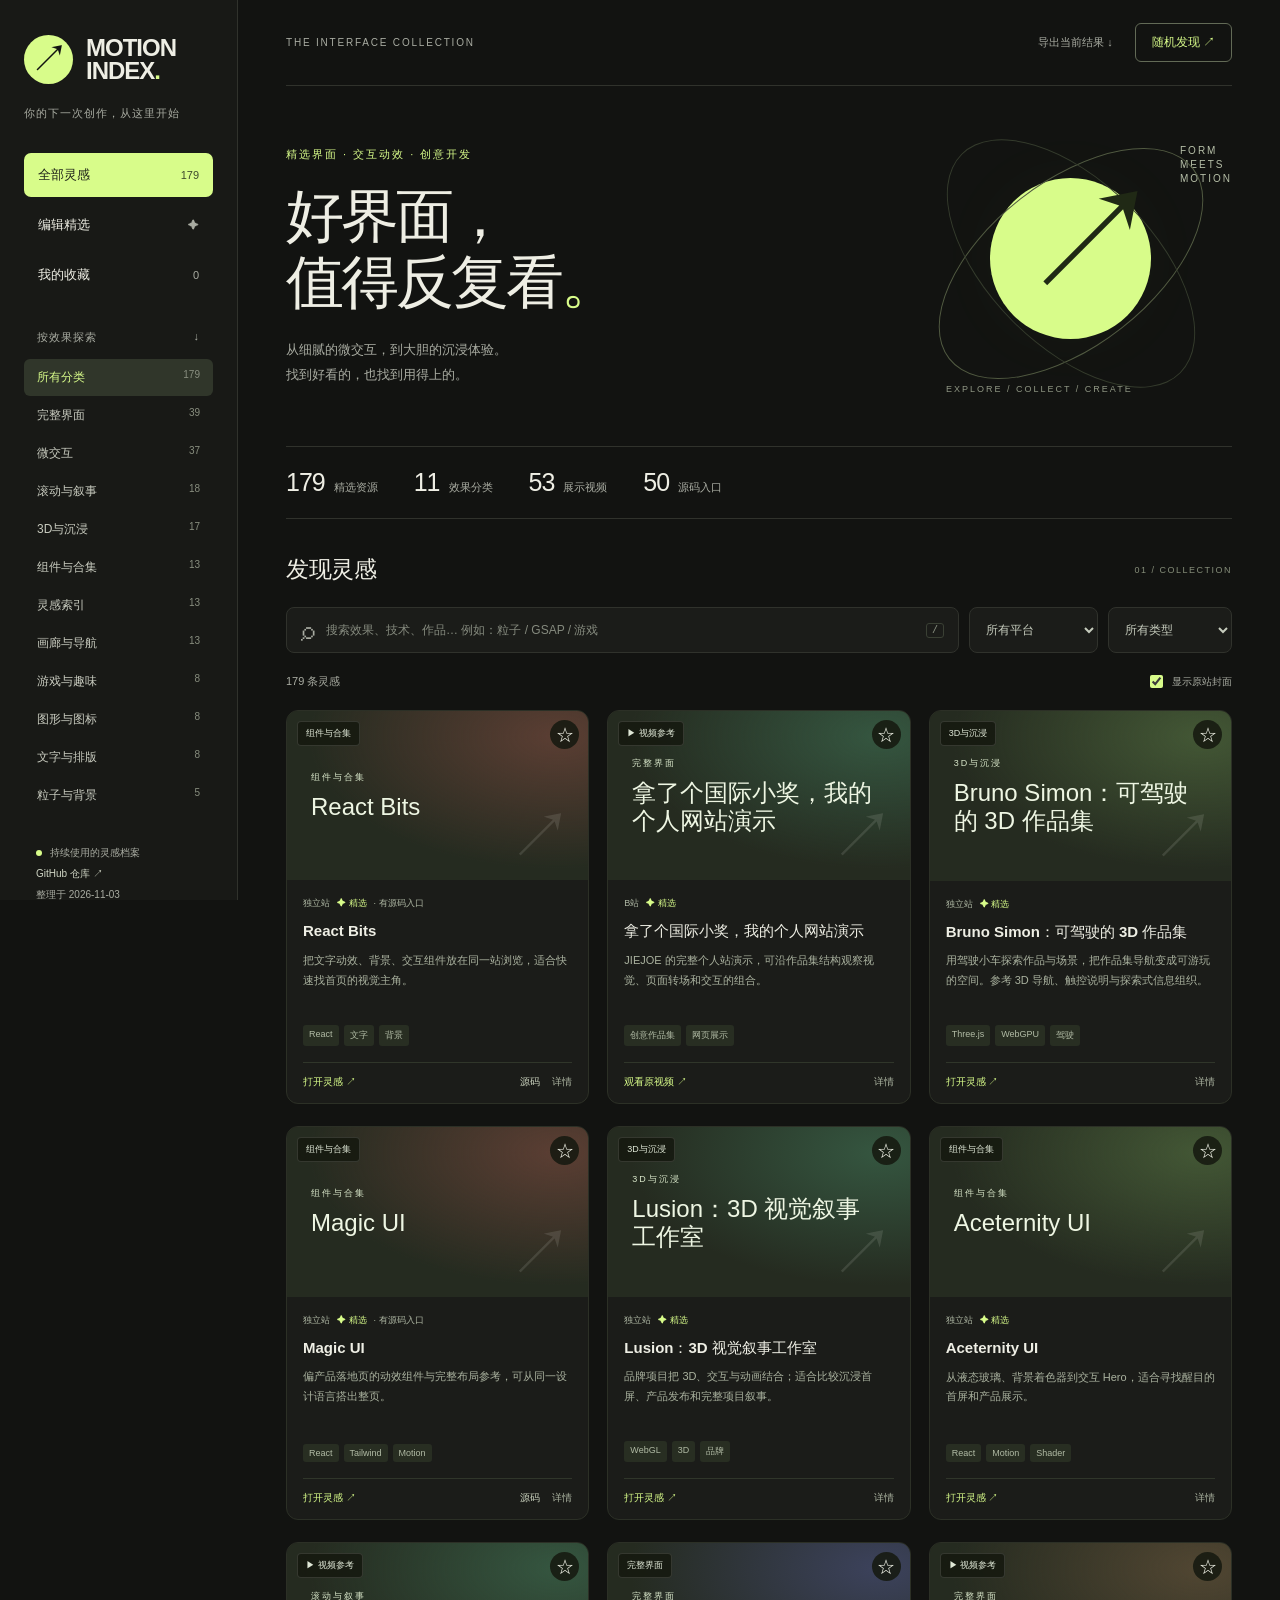
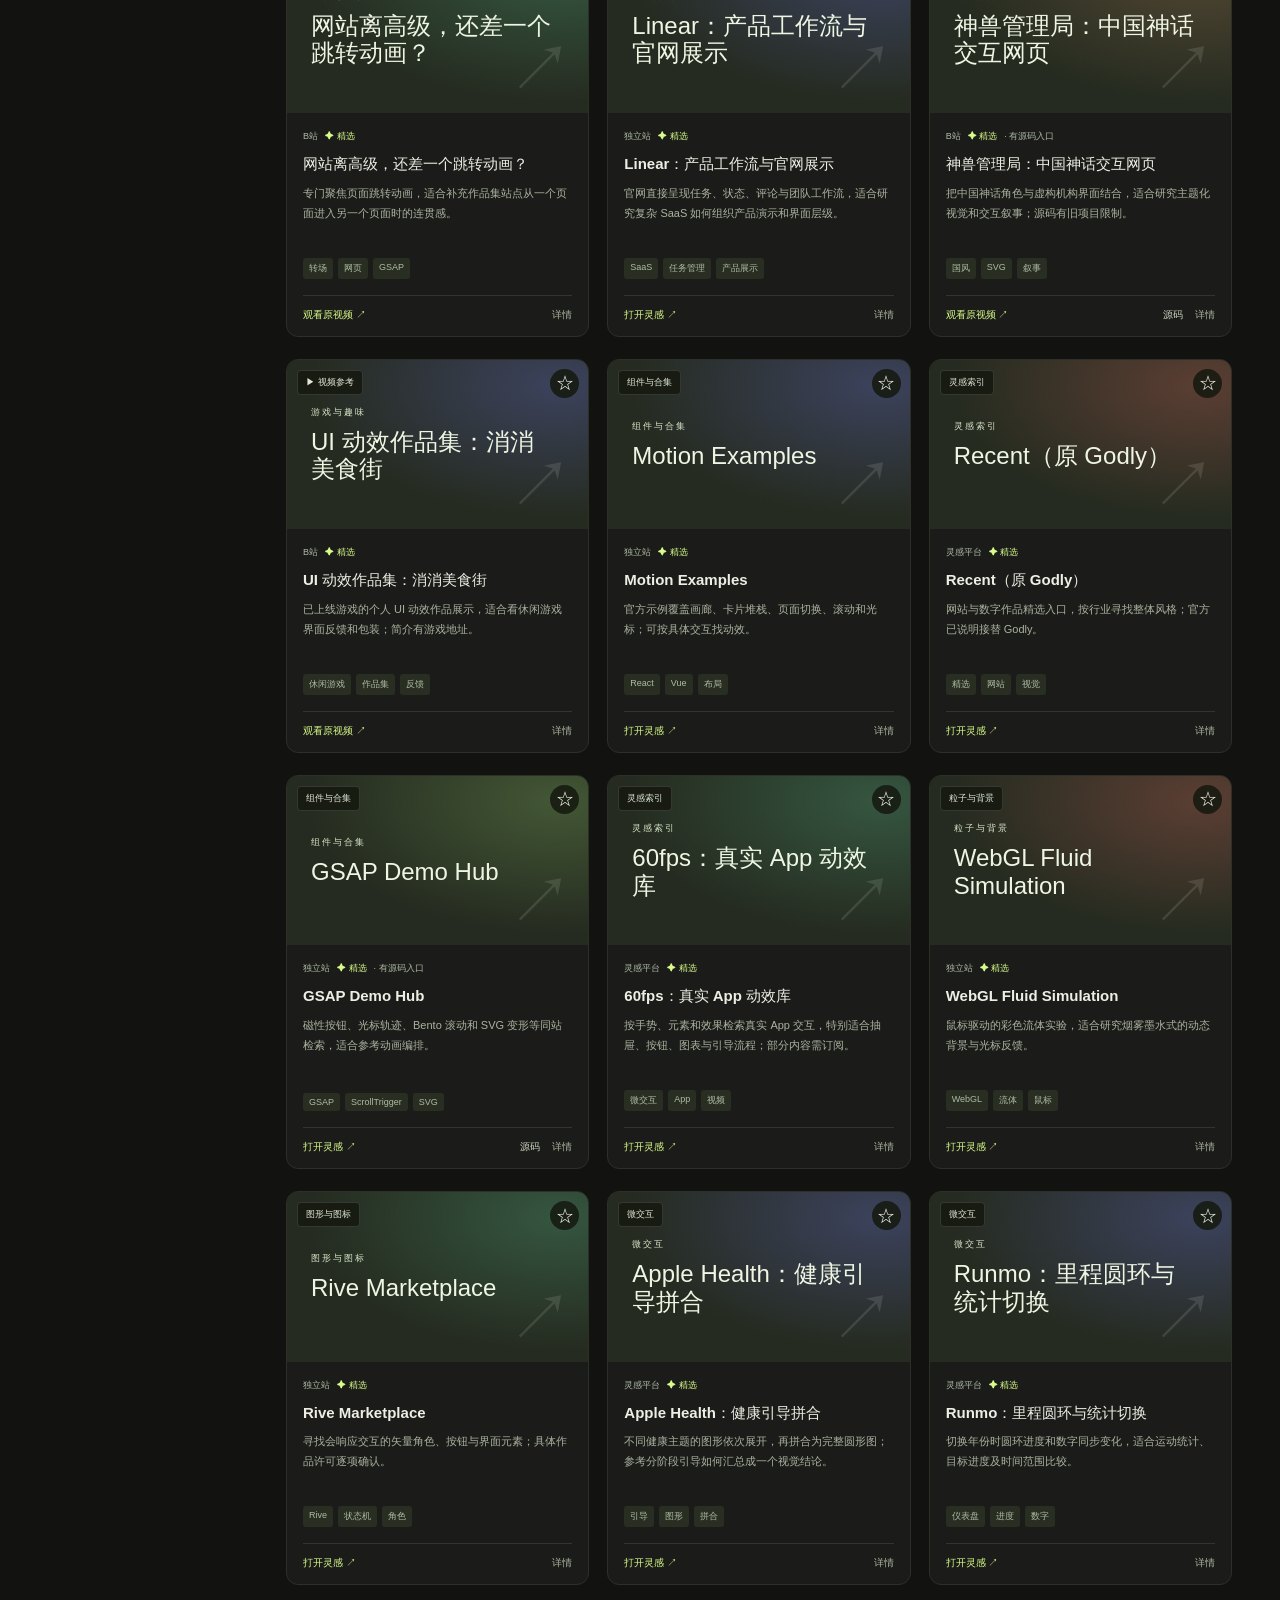
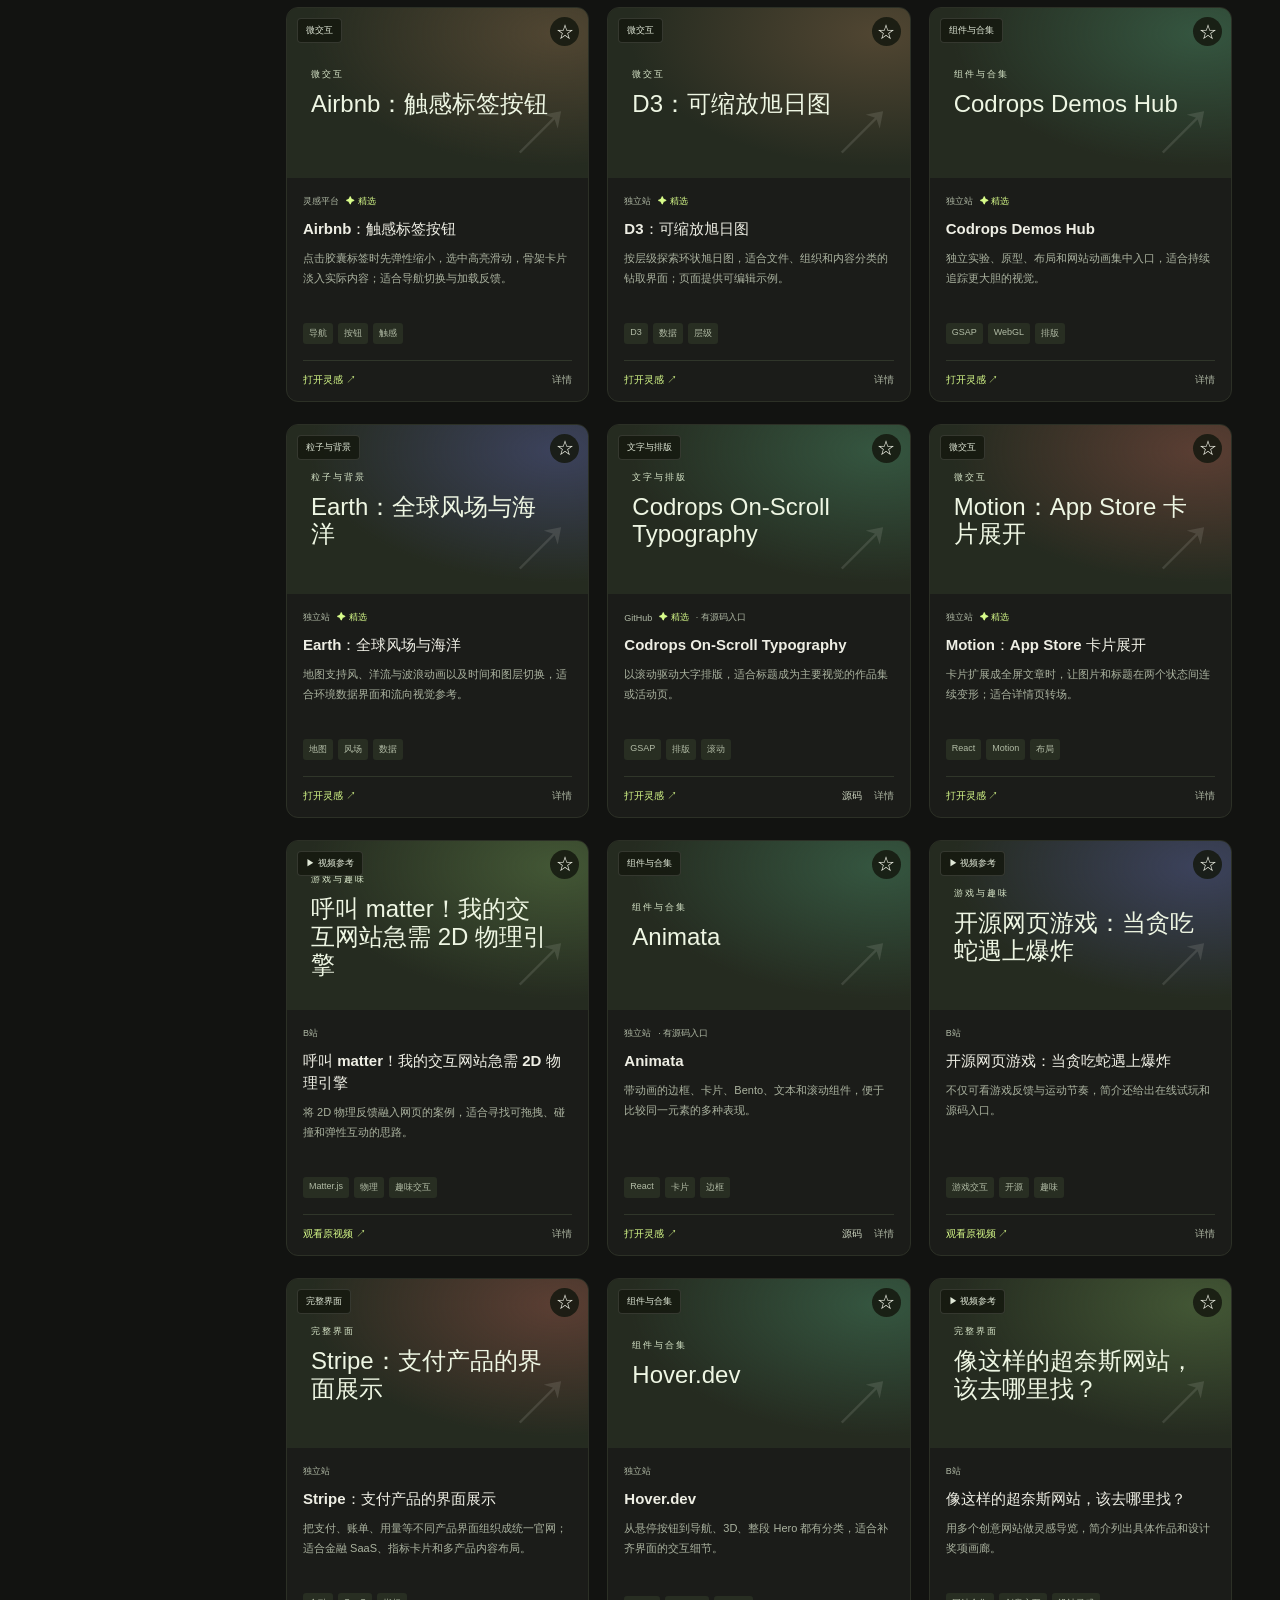
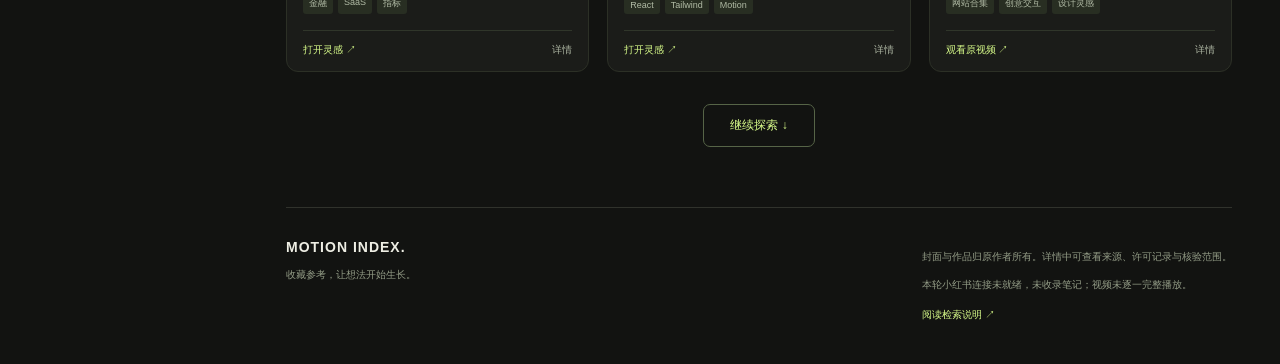
==== index.html @ 698ba0a4 "Add curated UI motion library with 179 resources and searchable gallery" ====
<!doctype html>
<html lang="zh-CN">
<head>
  <meta charset="utf-8">
  <meta name="viewport" content="width=device-width, initial-scale=1">
  <meta name="description" content="精选 UI 界面、动态效果、交互作品与演示视频。搜索、分类、收藏，找到下一次创作的灵感。">
  <meta name="color-scheme" content="dark">
  <title>Motion Index — UI 灵感与动效库</title>
  <style>:root{--bg:#121311;--panel:#1b1c19;--line:#30322c;--muted:#a9aca2;--ink:#eeeee4;--accent:#d8fc8a;--orange:#ff835c;--radius:12px;font-family:Inter,"Segoe UI","Microsoft YaHei",sans-serif;color:var(--ink);background:var(--bg);font-synthesis:none}
*{box-sizing:border-box}body{margin:0}button,input,select{font:inherit}a{color:inherit;text-decoration:none}button{cursor:pointer;color:inherit}button:focus-visible,a:focus-visible,input:focus-visible,select:focus-visible{outline:2px solid var(--accent);outline-offset:4px}button{border:0;background:none}button:hover,a:hover{color:var(--accent)}[hidden]{display:none!important}.sr-only{position:absolute;width:1px;height:1px;overflow:hidden;clip:rect(0,0,0,0)}.skip-link{position:fixed;z-index:20;background:var(--accent);color:var(--bg);padding:12px;top:-60px}.skip-link:focus{top:8px}
.sidebar{position:fixed;width:238px;inset:0 auto 0 0;padding:35px 24px 24px;background:#181916;border-right:1px solid var(--line);display:flex;flex-direction:column;overflow-y:auto}.brand{display:flex;gap:13px;font-size:24px;font-weight:800;line-height:.94;letter-spacing:-1px;align-items:center}.brand-icon{display:grid;place-items:center;width:49px;height:49px;border-radius:50%;background:var(--accent);color:var(--bg);font-size:39px;font-weight:400}.brand-dot{color:var(--accent)}.sidebar-label{font-size:11px;letter-spacing:1px;color:var(--muted);margin:22px 0 32px}.view-nav{display:grid;gap:6px}.nav-item{display:flex;align-items:center;justify-content:space-between;text-align:left;padding:13px 14px;border-radius:7px;font-size:13px}.nav-item>span:last-child{font-size:11px;color:var(--muted)}.nav-item.active{background:var(--accent);color:#20241a}.nav-item.active>span:last-child{color:#3e4a2d}.sidebar-heading{display:flex;justify-content:space-between;font-size:11px;color:var(--muted);letter-spacing:1px;margin:33px 13px 14px}.category-nav{display:grid;gap:1px}.category-item{display:flex;justify-content:space-between;padding:10px 13px;text-align:left;font-size:12px;color:#c8cbbf;border-radius:6px}.category-item small{color:#888e7f;font-size:10px}.category-item.active{background:#30362a;color:var(--accent)}.sidebar-footer{padding:28px 12px 0;margin-top:auto;font-size:10px;color:var(--muted);line-height:2.1}.sidebar-footer a{display:block;color:#d1d7c6}.sidebar-footer #updated{display:block;font-size:10px}.live-dot{display:inline-block;width:6px;height:6px;border-radius:50%;background:var(--accent);margin-right:8px}
main{margin-left:238px;padding:0 48px;max-width:1900px}.topbar{height:86px;display:flex;align-items:center;justify-content:space-between;border-bottom:1px solid var(--line);font-size:10px;letter-spacing:1.8px;color:var(--muted);gap:14px}.topbar>div{display:flex;gap:22px;align-items:center;letter-spacing:0}.text-button{font-size:11px;color:var(--muted);padding:8px 0}.random-button{font-size:12px;padding:10px 16px;border:1px solid #626a56;border-radius:6px;color:var(--accent)}.hero{display:flex;justify-content:space-between;align-items:center;min-height:360px;padding:42px 0 40px;gap:30px}.eyebrow{font-size:11px;letter-spacing:2px;color:var(--accent);margin:0 0 21px}.hero h1{font-size:clamp(42px,4.5vw,75px);line-height:1.15;font-weight:650;letter-spacing:-3px;margin:0}.hero h1 span{color:var(--accent)}.hero-description{font-size:13px;line-height:1.9;color:var(--muted);margin:23px 0 0}.hero-art{width:320px;height:270px;position:relative;flex-shrink:0;overflow:hidden}.art-circle{position:absolute;border-radius:50%;background:var(--accent);width:161px;height:161px;left:78px;top:46px;box-shadow:0 0 80px #d8fc8a08}.art-orbit{position:absolute;border:1px solid #515a41;border-radius:50%;width:310px;height:165px;top:49px;left:4px;transform:rotate(-38deg);z-index:2}.orbit-two{transform:rotate(45deg);border-color:#343b2c}.art-arrow{position:absolute;color:#202915;top:37px;left:107px;font-size:145px;line-height:1;z-index:3;font-family:Arial,sans-serif}.art-label{position:absolute;right:0;top:12px;font-size:10px;line-height:1.4;letter-spacing:2px;color:#b5bea7}.art-caption{position:absolute;bottom:8px;left:34px;font-size:9px;letter-spacing:2px;color:#909784}.stats{display:flex;gap:36px;padding:21px 0;border-top:1px solid var(--line);border-bottom:1px solid var(--line)}.stat{display:flex;align-items:baseline;gap:9px}.stat strong{font-size:25px;font-weight:500;letter-spacing:-1px}.stat span{font-size:11px;color:var(--muted)}.collection{padding:35px 0 60px}.collection-heading{display:flex;align-items:center;justify-content:space-between;margin-bottom:22px}.collection-heading h2{font-size:23px;font-weight:500;letter-spacing:-.5px;margin:0}.collection-index{font-size:9px;letter-spacing:1.5px;color:#858d79}.filters{display:flex;gap:10px}.search-box{flex:1;display:flex;align-items:center;min-width:180px;border:1px solid var(--line);background:#1b1c19;border-radius:8px;padding:0 14px;gap:11px}.search-box>span{font-size:27px;color:var(--muted)}input[type=search]{padding:14px 0;color:var(--ink);border:0;background:none;width:100%;font-size:12px;outline:none!important}input::placeholder{color:#858a7e}.search-box:focus-within{border-color:var(--accent)}kbd{color:#8f9686;border:1px solid #3a4034;border-radius:3px;padding:1px 5px;font-size:10px}select{color:#c6ccbd;background:#1b1c19;border:1px solid var(--line);padding:14px 30px 14px 12px;border-radius:8px;max-width:160px;font-size:12px}.filter-meta{display:flex;align-items:center;justify-content:space-between;font-size:11px;color:var(--muted);margin:19px 0}.filter-meta>div{display:flex;align-items:center;gap:12px}.preview-control{display:flex;align-items:center;gap:6px;font-size:10px}input[type=checkbox]{accent-color:var(--accent)}.reset-button{font-size:10px;color:var(--accent);padding:3px}.grid{display:grid;grid-template-columns:repeat(3,minmax(0,1fr));gap:22px 18px}.card{min-width:0;background:var(--panel);border:1px solid #2c3026;border-radius:var(--radius);overflow:hidden;display:flex;flex-direction:column;transition:border-color .18s,transform .18s}.card:hover{border-color:#606a51;transform:translateY(-3px)}.card-visual{position:relative;aspect-ratio:16/9;overflow:hidden;background:#252b20}.fallback-cover{position:absolute;inset:0;background:radial-gradient(ellipse at 90% 15%,var(--cover,#385740),transparent 65%),#252b20;display:flex;flex-direction:column;justify-content:center;align-items:flex-start;padding:24px;gap:9px}.fallback-cover span{font-size:9px;letter-spacing:2px;color:#d8e6c9}.fallback-cover strong{font-size:24px;line-height:1.15;font-weight:500;max-width:95%;overflow-wrap:anywhere;color:#eef6e3}.fallback-cover:after{content:'↗';position:absolute;font-size:65px;right:15px;bottom:0;opacity:.12}.card-visual img{position:absolute;width:100%;height:100%;object-fit:cover;inset:0;z-index:1;background:#242923}.card-visual .cover-hidden{display:none}.visual-label{position:absolute;z-index:2;left:10px;top:10px;background:#151910dc;color:#e0e8d7;backdrop-filter:blur(6px);border:1px solid #ffffff21;padding:5px 8px;font-size:9px;border-radius:4px;max-width:75%;overflow:hidden;text-overflow:ellipsis;white-space:nowrap}.favorite-button{position:absolute;z-index:3;top:9px;right:9px;width:29px;height:29px;background:#151910dd;border-radius:50%;color:#f3f5e9;font-size:18px;display:grid;place-items:center;padding:0}.favorite-button[aria-pressed=true]{color:#192211;background:var(--accent)}.card-body{padding:17px 16px 14px;display:flex;flex:1;flex-direction:column}.card-meta{display:flex;gap:7px;align-items:center;font-size:9px;color:#afb8a4;margin-bottom:10px;flex-wrap:wrap}.featured-tag{color:var(--accent)}.card h3{font-size:15px;line-height:1.45;font-weight:600;margin:0 0 9px;overflow-wrap:anywhere}.card-description{font-size:11px;line-height:1.8;color:#aab29f;margin:0 0 15px;display:-webkit-box;-webkit-line-clamp:3;-webkit-box-orient:vertical;overflow:hidden;min-height:59px}.tags{display:flex;gap:5px;flex-wrap:wrap;margin-top:auto;margin-bottom:16px}.tag{font-size:9px;padding:4px 6px;color:#b1bba5;background:#282e22;border-radius:3px}.card-actions{display:flex;align-items:center;gap:12px;border-top:1px solid #30362a;padding-top:12px;font-size:10px}.card-actions .open-link{color:var(--accent);margin-right:auto}.card-actions button{font-size:10px;padding:0;color:#adb5a2}.source-link{color:#ccd4bf}.empty{text-align:center;padding:65px 10px;border:1px dashed var(--line);border-radius:12px}.empty>span{font-size:45px;color:var(--accent)}.empty h3{font-size:20px}.empty p{font-size:13px;color:var(--muted)}.empty button,.load-more{border:1px solid #566447;border-radius:7px;padding:12px 26px;font-size:12px;color:var(--accent)}.load-more{display:block;margin:32px auto 0}.footer{display:flex;justify-content:space-between;gap:30px;border-top:1px solid var(--line);padding:30px 0 40px}.footer strong{font-size:14px;letter-spacing:1px}.footer p,.footer a{font-size:10px;color:#939c86;line-height:1.8}.footer-notes{max-width:520px}.footer a{color:var(--accent)}dialog{color:var(--ink);background:#1d2119;border:1px solid #536245;border-radius:16px;padding:35px;max-width:min(680px,92vw);max-height:90vh;overflow-y:auto}dialog::backdrop{background:#060904b8;backdrop-filter:blur(7px)}.close-detail{position:absolute;right:12px;top:9px;font-size:30px;color:var(--muted)}dialog h2{font-size:26px;line-height:1.35;margin:12px 20px 16px 0}dialog p{font-size:13px;line-height:1.9;color:#c0cab4}dialog dl{font-size:12px;line-height:1.8}dialog dt{color:#869775;margin-top:17px}dialog dd{margin:3px 0 0;overflow-wrap:anywhere}dialog a{color:var(--accent)}.detail-actions{display:flex;gap:18px;flex-wrap:wrap;margin-top:26px}.detail-actions a{padding:10px 16px;border:1px solid #5a6e44;border-radius:7px;font-size:12px}.toast{position:fixed;z-index:30;bottom:24px;left:calc(50% + 100px);transform:translateX(-50%);background:var(--accent);color:#243018;padding:12px 20px;border-radius:8px;font-size:12px;opacity:0;pointer-events:none;transition:opacity .18s}.toast.visible{opacity:1}
@media(min-width:1550px){.grid{grid-template-columns:repeat(4,minmax(0,1fr))}.hero{min-height:390px}.hero-art{margin-right:7%}}@media(max-width:1150px){main{padding:0 30px}.sidebar{width:210px;padding:28px 18px}main{margin-left:210px}.grid{grid-template-columns:repeat(2,minmax(0,1fr))}.hero-art{width:250px;transform:scale(.85);transform-origin:right center;margin-left:-30px}.hero h1{font-size:49px}.topbar{font-size:8px}.topbar>div{gap:12px}}@media(max-width:780px){.sidebar{position:static;width:100%;padding:20px 22px 13px;border-right:0;border-bottom:1px solid var(--line);display:block}.brand{font-size:18px;gap:9px}.brand-icon{width:36px;height:36px;font-size:29px}.brand>span:nth-child(2) br{display:none}.brand>span:nth-child(2){word-spacing:3px}.sidebar-label,.sidebar-heading,.sidebar-footer{display:none}.view-nav{display:flex;gap:6px;position:absolute;top:20px;right:18px}.nav-item{padding:9px;font-size:11px;gap:6px}.nav-item>span:last-child{display:none}.category-nav{display:flex;overflow-x:auto;margin-top:19px;gap:7px;padding-bottom:4px}.category-item{white-space:nowrap;font-size:11px;padding:8px 10px;background:#24281f;gap:9px}.category-item small{font-size:9px}main{margin:0;padding:0 22px}.topbar{height:65px}.topbar>span{font-size:8px;letter-spacing:1px}.text-button{font-size:10px}.random-button{font-size:10px;padding:8px 10px}.hero{min-height:280px;padding:30px 0;gap:0}.hero h1{font-size:44px;letter-spacing:-2px}.hero-description{font-size:11px}.eyebrow{font-size:9px;letter-spacing:1px}.hero-art{width:205px;transform:scale(.65);margin-left:-80px;margin-right:-25px}.stats{gap:25px;padding:18px 0}.stat{gap:6px}.stat strong{font-size:22px}.stat span{font-size:10px}.filters{flex-wrap:wrap}.search-box{flex-basis:100%}.select-wrap{flex:1}select{width:100%;max-width:none}.grid{gap:14px}.card-body{padding:14px 12px}.card h3{font-size:13px}.card-description{font-size:10px}.collection{padding-top:25px}.collection-heading h2{font-size:21px}.footer{flex-direction:column;gap:6px}.toast{left:50%;max-width:90vw;width:max-content}.preview-control{font-size:9px}.fallback-cover{padding:14px}.fallback-cover strong{font-size:18px}}@media(max-width:430px){.hero-art{display:none}.hero{min-height:300px}.hero h1{font-size:50px}.grid{grid-template-columns:1fr}.card-visual{aspect-ratio:1.9}.card h3{font-size:16px}.card-description{font-size:12px;min-height:auto}.card-meta,.card-actions{font-size:11px}.tag{font-size:10px}.topbar>span{display:none}.topbar{justify-content:flex-end}.stats{justify-content:space-between;gap:8px}.stat{display:grid;gap:3px}.view-nav{gap:0;right:12px}.nav-item{padding:8px;font-size:10px}.brand{font-size:16px}.brand-icon{width:30px;height:30px;font-size:25px}}
@media(prefers-reduced-motion:reduce){*,*:before,*:after{transition:none!important;scroll-behavior:auto!important}.card:hover{transform:none}}
@media(max-width:430px){.view-nav{position:static;margin-top:16px;gap:8px}.nav-item{flex:1;justify-content:center;padding:10px;font-size:11px}.brand{font-size:18px}.category-nav{margin-top:12px}.topbar{height:53px}.hero{min-height:265px}.hero h1{font-size:44px}.hero-description{margin-top:17px}}
</style>
</head>
<body>
<a href="#results" class="skip-link">跳到素材列表</a>
<aside class="sidebar">
  <a href="#" class="brand" aria-label="Motion Index 首页"><span class="brand-icon">↗</span><span>MOTION<br>INDEX<span class="brand-dot">.</span></span></a>
  <p class="sidebar-label">你的下一次创作，从这里开始</p>
  <nav aria-label="素材视图" class="view-nav">
    <button class="nav-item active" data-view="all"><span>全部灵感</span><span id="nav-total">—</span></button>
    <button class="nav-item" data-view="featured"><span>编辑精选</span><span>✦</span></button>
    <button class="nav-item" data-view="favorites"><span>我的收藏</span><span id="nav-favorites">0</span></button>
  </nav>
  <div class="sidebar-heading">按效果探索 <span>↓</span></div>
  <nav id="categories" class="category-nav" aria-label="效果分类"></nav>
  <div class="sidebar-footer"><span class="live-dot"></span>持续使用的灵感档案<br><a href="https://github.com/Spr1ng-zbm/ui-motion-inspiration-library" target="_blank" rel="noopener noreferrer">GitHub 仓库 ↗</a><span id="updated"></span></div>
</aside>
<main>
  <header class="topbar"><span>THE INTERFACE COLLECTION</span><div><button id="export" class="text-button">导出当前结果 ↓</button><button id="random" class="random-button">随机发现 ↗</button></div></header>
  <section class="hero" aria-labelledby="hero-title">
    <div class="hero-copy"><p class="eyebrow">精选界面 · 交互动效 · 创意开发</p><h1 id="hero-title">好界面，<br>值得反复看<span>。</span></h1><p class="hero-description">从细腻的微交互，到大胆的沉浸体验。<br>找到好看的，也找到用得上的。</p></div>
    <div class="hero-art" aria-hidden="true"><div class="art-orbit orbit-one"></div><div class="art-orbit orbit-two"></div><div class="art-circle"></div><span class="art-arrow">↗</span><span class="art-label">FORM<br>MEETS<br>MOTION</span><div class="art-caption">EXPLORE / COLLECT / CREATE</div></div>
  </section>
  <div class="stats" id="stats"></div>
  <section class="collection" aria-labelledby="collection-title">
    <div class="collection-heading"><h2 id="collection-title">发现灵感</h2><span class="collection-index">01 / COLLECTION</span></div>
    <div class="filters">
      <label class="search-box"><span aria-hidden="true">⌕</span><input id="search" type="search" placeholder="搜索效果、技术、作品… 例如：粒子 / GSAP / 游戏" aria-label="搜索素材"><kbd>/</kbd></label>
      <label class="select-wrap"><span class="sr-only">平台或源码来源</span><select id="platform"><option value="">所有平台</option><option value="GitHub">GitHub 源码</option><option>B站</option><option>YouTube</option><option>独立站</option><option>灵感平台</option></select></label>
      <label class="select-wrap"><span class="sr-only">内容类型</span><select id="kind"><option value="">所有类型</option><option value="视频">视频展示</option><option value="其他">网站与资源</option></select></label>
    </div>
    <div class="filter-meta"><div><span id="result-count" role="status" aria-live="polite"></span><button id="reset" class="reset-button" hidden>重置筛选 ×</button></div><label class="preview-control"><input type="checkbox" id="previews" checked>显示原站封面</label></div>
    <div id="results" class="grid" aria-label="灵感素材列表"></div>
    <div id="empty" class="empty" hidden><span>↗</span><h3>还没有匹配的灵感</h3><p id="empty-message">试试其他关键词，或重置筛选。</p><button id="empty-reset">查看全部灵感</button></div>
    <button id="load-more" class="load-more" hidden>继续探索 ↓</button>
  </section>
  <footer class="footer"><div><strong>MOTION INDEX.</strong><p>收藏参考，让想法开始生长。</p></div><div class="footer-notes"><p>封面与作品归原作者所有。详情中可查看来源、许可记录与核验范围。</p><p>本轮小红书连接未就绪，未收录笔记；视频未逐一完整播放。</p><a href="docs/research-notes.md">阅读检索说明 ↗</a></div></footer>
</main>
<dialog id="detail" aria-labelledby="detail-title"><button id="close-detail" class="close-detail" aria-label="关闭详情">×</button><div id="detail-body"></div></dialog>
<div id="toast" class="toast" role="status" aria-live="polite"></div>
<script type="application/json" id="library-data">{"updated_at": "2026-11-03", "items": [{"name": "React Bits", "url": "https://reactbits.dev", "repo_url": "https://github.com/DavidHDev/react-bits", "platform": "独立站", "category": "组件与合集", "tags": ["React", "文字", "背景", "微交互"], "description": "把文字动效、背景、交互组件放在同一站浏览，适合快速找首页的视觉主角。", "kind": "组件库", "evidence_url": "https://reactbits.dev/", "verification": "已读取官方页面或仓库说明；未逐一运行动态演示", "license_note": "README 标明 MIT + Commons Clause；不是纯 MIT，使用与再分发须看完整许可。", "http_final_url": "https://reactbits.dev/", "http_status": 200, "source_title": "React Bits — Free Animated React Components", "thumbnail_url": "https://reactbits.dev/og.jpg", "thumbnail_kind": "官方页面 OG/Twitter 元数据；不代表运行截图", "id": "ui-d94d49dfe5a3", "featured": true, "checked_at": "2026-11-02"}, {"id": "ui-17d881e0f8c8", "name": "拿了个国际小奖，我的个人网站演示", "url": "https://www.bilibili.com/video/BV1hYceeGEuq", "platform": "B站", "category": "完整界面", "tags": ["创意作品集", "网页展示"], "description": "JIEJOE 的完整个人站演示，可沿作品集结构观察视觉、页面转场和交互的组合。", "kind": "视频", "evidence_url": "https://www.bilibili.com/video/BV1hYceeGEuq/", "verification": "官方元数据", "source_query": "JIEJOE 网站", "checked_at": "2026-11-02", "access_notes": "已检索视频页面元数据，未播放观看；素材与源码许可需以原作者页面为准。", "official_title": "拿了个🥇国际小奖🥇，我的个人网站演示🟢", "author": "JIEJOE_轻敲代码", "thumbnail_url": "https://i1.hdslb.com/bfs/archive/2ceb6d0491c0af39b534a8de317fe748c41a1f14.jpg", "duration_seconds": 390, "metadata_url": "https://api.bilibili.com/x/web-interface/view?bvid=BV1hYceeGEuq", "metadata_check": "success", "reuse_notes": "仅收录公开参考链接；未授予素材商用、搬运或源码使用许可，请查看原作者许可。", "featured": true}, {"name": "Bruno Simon：可驾驶的 3D 作品集", "url": "https://bruno-simon.com", "platform": "独立站", "category": "3D与沉浸", "tags": ["Three.js", "WebGPU", "驾驶", "作品集"], "description": "用驾驶小车探索作品与场景，把作品集导航变成可游玩的空间。参考 3D 导航、触控说明与探索式信息组织。", "kind": "作品", "evidence_url": "https://bruno-simon.com/", "verification": "页面信息", "thumbnail_url": "https://bruno-simon.com/social/share-image.png?cb=a", "checked_at": "2026-11-03", "license_note": "作为视觉参考收录；原站作品、品牌和素材权利属于原作者。", "http_status": 200, "http_final_url": "https://bruno-simon.com/", "featured": true, "id": "ui-51ccda093aae"}, {"name": "Magic UI", "url": "https://magicui.design", "repo_url": "https://github.com/magicuidesign/magicui", "platform": "独立站", "category": "组件与合集", "tags": ["React", "Tailwind", "Motion", "SaaS"], "description": "偏产品落地页的动效组件与完整布局参考，可从同一设计语言搭出整页。", "kind": "组件库", "evidence_url": "https://magicui.design/", "verification": "已读取官方页面或仓库说明；未逐一运行动态演示", "license_note": "官方仓库标明 MIT；示例中的图片、字体与第三方素材仍需分别确认。", "http_check_error": "The read operation timed out", "id": "ui-b2c26900098f", "featured": true, "checked_at": "2026-11-02"}, {"name": "Lusion：3D 视觉叙事工作室", "url": "https://lusion.co", "platform": "独立站", "category": "3D与沉浸", "tags": ["WebGL", "3D", "品牌", "整站"], "description": "品牌项目把 3D、交互与动画结合；适合比较沉浸首屏、产品发布和完整项目叙事。", "kind": "作品", "evidence_url": "https://lusion.co/", "verification": "页面信息", "thumbnail_url": "https://lusion.co/assets/meta/social_sharing.jpg", "checked_at": "2026-11-03", "license_note": "作为视觉参考收录；原站作品、品牌和素材权利属于原作者。", "http_status": 200, "http_final_url": "https://lusion.co/", "featured": true, "id": "ui-bb0e56e581a0"}, {"name": "Aceternity UI", "url": "https://ui.aceternity.com", "repo_url": "", "platform": "独立站", "category": "组件与合集", "tags": ["React", "Motion", "Shader", "Hero"], "description": "从液态玻璃、背景着色器到交互 Hero，适合寻找醒目的首屏和产品展示。", "kind": "组件库", "evidence_url": "https://ui.aceternity.com/", "verification": "已读取官方页面或仓库说明；未逐一运行动态演示", "license_note": "待核验；可访问或有源码不等于允许任意商用", "http_final_url": "https://ui.aceternity.com/", "http_status": 200, "source_title": "Aceternity UI — React \u0026 Tailwind CSS Component Library", "thumbnail_url": "https://ui.aceternity.com/banner.png", "thumbnail_kind": "官方页面 OG/Twitter 元数据；不代表运行截图", "id": "ui-e62d060a27d1", "featured": true, "checked_at": "2026-11-02"}, {"id": "ui-9c65cd02ec00", "name": "网站离高级，还差一个跳转动画？", "url": "https://www.bilibili.com/video/BV1Nk4y1Q7pk", "platform": "B站", "category": "滚动与叙事", "tags": ["转场", "网页", "GSAP"], "description": "专门聚焦页面跳转动画，适合补充作品集站点从一个页面进入另一个页面时的连贯感。", "kind": "视频", "evidence_url": "https://www.bilibili.com/video/BV1Nk4y1Q7pk/", "verification": "官方元数据", "source_query": "JIEJOE 网站", "checked_at": "2026-11-02", "access_notes": "已检索视频页面元数据，未播放观看；素材与源码许可需以原作者页面为准。", "official_title": "你的网站或许离高级，，还差一个跳转动画？", "author": "JIEJOE_轻敲代码", "thumbnail_url": "https://i0.hdslb.com/bfs/archive/111c52ddb4315a7702ab42dda1c82b8cde00fcfb.jpg", "duration_seconds": 546, "metadata_url": "https://api.bilibili.com/x/web-interface/view?bvid=BV1Nk4y1Q7pk", "metadata_check": "success", "reuse_notes": "仅收录公开参考链接；未授予素材商用、搬运或源码使用许可，请查看原作者许可。", "featured": true}, {"name": "Linear：产品工作流与官网展示", "url": "https://linear.app", "platform": "独立站", "category": "完整界面", "tags": ["SaaS", "任务管理", "产品展示"], "description": "官网直接呈现任务、状态、评论与团队工作流，适合研究复杂 SaaS 如何组织产品演示和界面层级。", "kind": "作品", "evidence_url": "https://linear.app/", "verification": "页面信息", "thumbnail_url": "https://linear.app/api/og/main?title=Linear\u0026v=4", "checked_at": "2026-11-03", "license_note": "作为视觉参考收录；原站作品、品牌和素材权利属于原作者。", "http_status": 200, "http_final_url": "https://linear.app/", "featured": true, "id": "ui-3bccbda41093"}, {"id": "ui-3497e5de3ffb", "name": "神兽管理局：中国神话交互网页", "url": "https://www.bilibili.com/video/BV1Ka4y1o7aS", "platform": "B站", "category": "完整界面", "tags": ["国风", "SVG", "叙事"], "description": "把中国神话角色与虚构机构界面结合，适合研究主题化视觉和交互叙事；源码有旧项目限制。", "kind": "视频", "evidence_url": "https://www.bilibili.com/video/BV1Ka4y1o7aS", "verification": "官方元数据", "source_query": "JIEJOE MAA", "checked_at": "2026-11-02", "access_notes": "已检索视频页面元数据，未播放观看；素材与源码许可需以原作者页面为准。", "official_title": "翻出大学的网页设计作品，死忆攻我！", "author": "JIEJOE_轻敲代码", "thumbnail_url": "https://i1.hdslb.com/bfs/archive/fb0f35d758809c9927fa1138a99f5e4f7523232a.jpg", "duration_seconds": 448, "metadata_url": "https://api.bilibili.com/x/web-interface/view?bvid=BV1Ka4y1o7aS", "metadata_check": "success", "reuse_notes": "仅收录公开参考链接；未授予素材商用、搬运或源码使用许可，请查看原作者许可。", "repo_url": "https://github.com/JIEJOE-Visual/MAA", "featured": true}, {"id": "ui-d6016c26685c", "name": "UI 动效作品集：消消美食街", "url": "https://www.bilibili.com/video/BV1zSfPYwEev", "platform": "B站", "category": "游戏与趣味", "tags": ["休闲游戏", "作品集", "反馈"], "description": "已上线游戏的个人 UI 动效作品展示，适合看休闲游戏界面反馈和包装；简介有游戏地址。", "kind": "视频", "evidence_url": "https://www.bilibili.com/video/BV1zSfPYwEev/", "verification": "官方元数据", "source_query": "UI 动效 丝滑 作品", "checked_at": "2026-11-02", "access_notes": "已检索视频页面元数据，未播放观看；素材与源码许可需以原作者页面为准。", "official_title": "UI动效作品集-消消美食街（已上线版本）游戏地址：https://msj.lilith.com/", "author": "D溜肉段", "thumbnail_url": "https://i2.hdslb.com/bfs/archive/6e5befc8eda0a5acf0e54a8877c6e465b45fcd86.jpg", "duration_seconds": 128, "metadata_url": "https://api.bilibili.com/x/web-interface/view?bvid=BV1zSfPYwEev", "metadata_check": "success", "reuse_notes": "仅收录公开参考链接；未授予素材商用、搬运或源码使用许可，请查看原作者许可。", "featured": true}, {"name": "Motion Examples", "url": "https://motion.dev/examples", "repo_url": "", "platform": "独立站", "category": "组件与合集", "tags": ["React", "Vue", "布局", "手势"], "description": "官方示例覆盖画廊、卡片堆栈、页面切换、滚动和光标；可按具体交互找动效。", "kind": "示例合集", "evidence_url": "https://motion.dev/examples", "verification": "已读取官方页面或仓库说明；未逐一运行动态演示", "license_note": "待核验；可访问或有源码不等于允许任意商用", "http_check_error": "\u003curlopen error [SSL: UNEXPECTED_EOF_WHILE_READING] EOF occurred in violation of protocol (_ssl.c:1010)\u003e", "id": "ui-4f2cd357120c", "featured": true, "checked_at": "2026-11-02"}, {"name": "Recent（原 Godly）", "url": "https://recent.design/websites", "platform": "灵感平台", "category": "灵感索引", "tags": ["精选", "网站", "视觉"], "description": "网站与数字作品精选入口，按行业寻找整体风格；官方已说明接替 Godly。", "kind": "灵感库", "evidence_url": "https://recent.design/websites", "verification": "页面信息", "thumbnail_url": "https://recent.design/og.png", "checked_at": "2026-11-03", "license_note": "作为视觉参考收录；原站作品、品牌和素材权利属于原作者。", "http_status": 200, "http_final_url": "https://recent.design/websites", "featured": true, "id": "ui-cd2e1db30585"}, {"name": "GSAP Demo Hub", "url": "https://demos.gsap.com", "repo_url": "https://github.com/greensock/GreenSock-JS", "platform": "独立站", "category": "组件与合集", "tags": ["GSAP", "ScrollTrigger", "SVG", "文字"], "description": "磁性按钮、光标轨迹、Bento 滚动和 SVG 变形等同站检索，适合参考动画编排。", "kind": "示例合集", "evidence_url": "https://demos.gsap.com/", "verification": "已读取官方页面或仓库说明；未逐一运行动态演示", "license_note": "待核验；可访问或有源码不等于允许任意商用", "http_final_url": "https://demos.gsap.com/", "http_status": 200, "source_title": "GSAP Demo Hub", "thumbnail_url": "https://demos.gsap.com/opengraph-image.png?6db586ce391e4f39", "thumbnail_kind": "官方页面 OG/Twitter 元数据；不代表运行截图", "id": "ui-5b51cd8e9eb8", "featured": true, "checked_at": "2026-11-02"}, {"name": "60fps：真实 App 动效库", "url": "https://60fps.design", "platform": "灵感平台", "category": "灵感索引", "tags": ["微交互", "App", "视频"], "description": "按手势、元素和效果检索真实 App 交互，特别适合抽屉、按钮、图表与引导流程；部分内容需订阅。", "kind": "灵感库", "evidence_url": "https://60fps.design/", "verification": "页面信息", "thumbnail_url": "https://framerusercontent.com/images/ICYS2f0rsJ9iOphXyUh94ULRS8Y.gif", "checked_at": "2026-11-03", "license_note": "作为视觉参考收录；原站作品、品牌和素材权利属于原作者。", "http_status": 200, "http_final_url": "https://60fps.design/", "featured": true, "id": "ui-fbcb29e83b14"}, {"name": "WebGL Fluid Simulation", "url": "https://paveldogreat.github.io/WebGL-Fluid-Simulation", "repo_url": "", "platform": "独立站", "category": "粒子与背景", "tags": ["WebGL", "流体", "鼠标", "炫彩"], "description": "鼠标驱动的彩色流体实验，适合研究烟雾墨水式的动态背景与光标反馈。", "kind": "独立演示", "evidence_url": "https://paveldogreat.github.io/WebGL-Fluid-Simulation/", "verification": "已读取官方页面或仓库说明；未逐一运行动态演示", "license_note": "待核验；可访问或有源码不等于允许任意商用", "http_final_url": "https://paveldogreat.github.io/WebGL-Fluid-Simulation/", "http_status": 200, "source_title": "WebGL Fluid Simulation", "thumbnail_url": "https://paveldogreat.github.io/WebGL-Fluid-Simulation/logo.png", "thumbnail_kind": "官方页面 OG/Twitter 元数据；不代表运行截图", "id": "ui-4f5342c04c62", "featured": true, "checked_at": "2026-11-02"}, {"name": "Rive Marketplace", "url": "https://rive.app/marketplace", "repo_url": "", "platform": "独立站", "category": "图形与图标", "tags": ["Rive", "状态机", "角色", "交互"], "description": "寻找会响应交互的矢量角色、按钮与界面元素；具体作品许可逐项确认。", "kind": "素材平台", "evidence_url": "https://rive.app/marketplace/", "verification": "已读取官方页面或仓库说明；未逐一运行动态演示", "license_note": "待核验；可访问或有源码不等于允许任意商用", "http_final_url": "https://rive.app/marketplace/", "http_status": 200, "source_title": "Rive - Marketplace", "id": "ui-adeb441aafbe", "featured": true, "checked_at": "2026-11-02"}, {"name": "Apple Health：健康引导拼合", "url": "https://60fps.design/shots/apple-health-longevity-intro-animation", "platform": "灵感平台", "category": "微交互", "tags": ["引导", "图形", "拼合"], "description": "不同健康主题的图形依次展开，再拼合为完整圆形图；参考分阶段引导如何汇总成一个视觉结论。", "kind": "案例", "evidence_url": "https://60fps.design/shots/apple-health-longevity-intro-animation", "verification": "页面信息", "thumbnail_url": "https://framerusercontent.com/images/ICYS2f0rsJ9iOphXyUh94ULRS8Y.gif", "checked_at": "2026-11-03", "license_note": "作为视觉参考收录；原站作品、品牌和素材权利属于原作者。", "http_status": 200, "http_final_url": "https://60fps.design/shots/apple-health-longevity-intro-animation", "featured": true, "id": "ui-e2d764a96402"}, {"name": "Runmo：里程圆环与统计切换", "url": "https://60fps.design/shots/runmo-distance-wheel-fill-interaction", "platform": "灵感平台", "category": "微交互", "tags": ["仪表盘", "进度", "数字"], "description": "切换年份时圆环进度和数字同步变化，适合运动统计、目标进度及时间范围比较。", "kind": "案例", "evidence_url": "https://60fps.design/shots/runmo-distance-wheel-fill-interaction", "verification": "页面信息", "thumbnail_url": "https://framerusercontent.com/images/ICYS2f0rsJ9iOphXyUh94ULRS8Y.gif", "checked_at": "2026-11-03", "license_note": "作为视觉参考收录；原站作品、品牌和素材权利属于原作者。", "http_status": 200, "http_final_url": "https://60fps.design/shots/runmo-distance-wheel-fill-interaction", "featured": true, "id": "ui-63d45ec5ac1b"}, {"name": "Airbnb：触感标签按钮", "url": "https://60fps.design/shots/airbnb-tactile-tab-button-interaction", "platform": "灵感平台", "category": "微交互", "tags": ["导航", "按钮", "触感"], "description": "点击胶囊标签时先弹性缩小，选中高亮滑动，骨架卡片淡入实际内容；适合导航切换与加载反馈。", "kind": "案例", "evidence_url": "https://60fps.design/shots/airbnb-tactile-tab-button-interaction", "verification": "页面信息", "thumbnail_url": "", "checked_at": "2026-11-03", "license_note": "作为视觉参考收录；原站作品、品牌和素材权利属于原作者。", "http_check_error": "\u003curlopen error timed out\u003e", "featured": true, "id": "ui-acbbbd63d54c"}, {"name": "D3：可缩放旭日图", "url": "https://observablehq.com/@d3/zoomable-sunburst", "platform": "独立站", "category": "微交互", "tags": ["D3", "数据", "层级", "钻取"], "description": "按层级探索环状旭日图，适合文件、组织和内容分类的钻取界面；页面提供可编辑示例。", "kind": "案例", "evidence_url": "https://observablehq.com/@d3/zoomable-sunburst", "verification": "页面信息", "thumbnail_url": "", "checked_at": "2026-11-03", "license_note": "作为视觉参考收录；原站作品、品牌和素材权利属于原作者。", "http_check_error": "HTTP Error 429: Too Many Requests", "featured": true, "id": "ui-2a4e185abdf6"}, {"name": "Codrops Demos Hub", "url": "https://tympanus.net/codrops/demos", "repo_url": "", "platform": "独立站", "category": "组件与合集", "tags": ["GSAP", "WebGL", "排版", "实验"], "description": "独立实验、原型、布局和网站动画集中入口，适合持续追踪更大胆的视觉。", "kind": "示例合集", "evidence_url": "https://tympanus.net/codrops/demos/", "verification": "已读取官方页面或仓库说明；未逐一运行动态演示", "license_note": "待核验；可访问或有源码不等于允许任意商用", "http_final_url": "https://tympanus.net/codrops/demos/", "http_status": 200, "source_title": "Demos Hub | Codrops", "thumbnail_url": "https://tympanus.net/codrops/wp-content/uploads/2024/02/codropsdemos.jpg", "thumbnail_kind": "官方页面 OG/Twitter 元数据；不代表运行截图", "id": "ui-6a08ec593a00", "featured": true, "checked_at": "2026-11-02"}, {"name": "Earth：全球风场与海洋", "url": "https://earth.nullschool.net", "platform": "独立站", "category": "粒子与背景", "tags": ["地图", "风场", "数据", "粒子"], "description": "地图支持风、洋流与波浪动画以及时间和图层切换，适合环境数据界面和流向视觉参考。", "kind": "作品", "evidence_url": "https://earth.nullschool.net/", "verification": "页面信息", "thumbnail_url": "", "checked_at": "2026-11-03", "license_note": "作为视觉参考收录；原站作品、品牌和素材权利属于原作者。", "http_check_error": "\u003curlopen error timed out\u003e", "featured": true, "id": "ui-fddafe6c9e61"}, {"name": "Codrops On-Scroll Typography", "url": "https://tympanus.net/Development/OnScrollTypographyAnimations", "repo_url": "https://github.com/codrops/OnScrollTypographyAnimations", "platform": "GitHub", "category": "文字与排版", "tags": ["GSAP", "排版", "滚动", "大字"], "description": "以滚动驱动大字排版，适合标题成为主要视觉的作品集或活动页。", "kind": "在线演示与源码", "evidence_url": "https://github.com/codrops/OnScrollTypographyAnimations", "verification": "已读取官方仓库及其链接的在线演示页；未逐项运行所有动画", "license_note": "仓库标明代码 MIT；图片、字体等示例素材仍需分别确认。", "http_final_url": "https://tympanus.net/Development/OnScrollTypographyAnimations/", "http_status": 200, "source_title": "On-Scroll Typography Animations | Set 1 | Codrops", "thumbnail_url": "https://opengraph.githubassets.com/60452a72ca8e5302c7646ed79e73fbbbf822003aa929e6cd2360e416201b043c/codrops/OnScrollTypographyAnimations", "thumbnail_kind": "官方页面 OG/Twitter 元数据；不代表运行截图", "demo_url": "https://tympanus.net/Development/OnScrollTypographyAnimations/", "id": "ui-de003ab622be", "featured": true, "checked_at": "2026-11-02"}, {"name": "Motion：App Store 卡片展开", "url": "https://motion.dev/examples/react-app-store", "repo_url": "", "platform": "独立站", "category": "微交互", "tags": ["React", "Motion", "布局", "卡片"], "description": "卡片扩展成全屏文章时，让图片和标题在两个状态间连续变形；适合详情页转场。", "kind": "独立组件演示", "evidence_url": "https://motion.dev/examples/react-app-store", "verification": "已读取官方组件说明与演示入口；未逐项运行动态效果", "license_note": "Motion+ 示例，完整源码与后续教程需付费；底层 Motion 库许可与示例许可需区分。", "http_check_error": "\u003curlopen error [SSL: UNEXPECTED_EOF_WHILE_READING] EOF occurred in violation of protocol (_ssl.c:1010)\u003e", "id": "ui-fe9d90d13612", "featured": true, "checked_at": "2026-11-02"}, {"id": "ui-58a4870b2109", "name": "呼叫 matter！我的交互网站急需 2D 物理引擎", "url": "https://www.bilibili.com/video/BV1tAzVYdEoM", "platform": "B站", "category": "游戏与趣味", "tags": ["Matter.js", "物理", "趣味交互"], "description": "将 2D 物理反馈融入网页的案例，适合寻找可拖拽、碰撞和弹性互动的思路。", "kind": "视频", "evidence_url": "https://www.bilibili.com/video/BV1tAzVYdEoM/", "verification": "官方元数据", "source_query": "JIEJOE 网站", "checked_at": "2026-11-02", "access_notes": "已检索视频页面元数据，未播放观看；素材与源码许可需以原作者页面为准。", "official_title": "呼叫matter🆘！我的交互网站急需2D物理引擎！", "author": "JIEJOE_轻敲代码", "thumbnail_url": "https://i1.hdslb.com/bfs/archive/a83540c145b311d63de30f5d652e823433bf5e6e.jpg", "duration_seconds": 274, "metadata_url": "https://api.bilibili.com/x/web-interface/view?bvid=BV1tAzVYdEoM", "metadata_check": "success", "reuse_notes": "仅收录公开参考链接；未授予素材商用、搬运或源码使用许可，请查看原作者许可。", "featured": false}, {"name": "Animata", "url": "https://animata.design", "repo_url": "https://github.com/codse/animata", "platform": "独立站", "category": "组件与合集", "tags": ["React", "卡片", "边框", "Bento"], "description": "带动画的边框、卡片、Bento、文本和滚动组件，便于比较同一元素的多种表现。", "kind": "组件库", "evidence_url": "https://animata.design/", "verification": "已读取官方页面或仓库说明；未逐一运行动态演示", "license_note": "官方仓库标明 MIT；示例中的图片、字体与第三方素材仍需分别确认。", "http_check_error": "\u003curlopen error [SSL: UNEXPECTED_EOF_WHILE_READING] EOF occurred in violation of protocol (_ssl.c:1010)\u003e", "id": "ui-ad0f35ed5155", "featured": false, "checked_at": "2026-11-02"}, {"id": "ui-73c4ade83a57", "name": "开源网页游戏：当贪吃蛇遇上爆炸", "url": "https://www.bilibili.com/video/BV1gqZ4Y1ETA", "platform": "B站", "category": "游戏与趣味", "tags": ["游戏交互", "开源", "趣味"], "description": "不仅可看游戏反馈与运动节奏，简介还给出在线试玩和源码入口。", "kind": "视频", "evidence_url": "https://www.bilibili.com/video/BV1gqZ4Y1ETA/", "verification": "官方元数据", "source_query": "JIEJOE 网站", "checked_at": "2026-11-02", "access_notes": "已检索视频页面元数据，未播放观看；素材与源码许可需以原作者页面为准。", "official_title": "开源一个网页游戏，当贪吃蛇🐍遇上爆炸💥？", "author": "JIEJOE_轻敲代码", "thumbnail_url": "https://i1.hdslb.com/bfs/archive/c6c949165f5b927c70ebd240267f177f887305ea.jpg", "duration_seconds": 367, "metadata_url": "https://api.bilibili.com/x/web-interface/view?bvid=BV1gqZ4Y1ETA", "metadata_check": "success", "reuse_notes": "仅收录公开参考链接；未授予素材商用、搬运或源码使用许可，请查看原作者许可。", "featured": false}, {"name": "Stripe：支付产品的界面展示", "url": "https://stripe.com", "platform": "独立站", "category": "完整界面", "tags": ["金融", "SaaS", "指标", "官网"], "description": "把支付、账单、用量等不同产品界面组织成统一官网；适合金融 SaaS、指标卡片和多产品内容布局。", "kind": "作品", "evidence_url": "https://stripe.com/", "verification": "页面信息", "thumbnail_url": "https://b.stripecdn.com/mkt-ssr-statics/assets/_next/static/media/stripe.37119086.jpg", "checked_at": "2026-11-03", "license_note": "作为视觉参考收录；原站作品、品牌和素材权利属于原作者。", "http_status": 200, "http_final_url": "https://stripe.com/en-hk", "id": "ui-9ababc9aff17", "featured": false}, {"name": "Hover.dev", "url": "https://www.hover.dev/components", "repo_url": "", "platform": "独立站", "category": "组件与合集", "tags": ["React", "Tailwind", "Motion", "Hover"], "description": "从悬停按钮到导航、3D、整段 Hero 都有分类，适合补齐界面的交互细节。", "kind": "组件库", "evidence_url": "https://www.hover.dev/components", "verification": "已读取官方页面或仓库说明；未逐一运行动态演示", "license_note": "待核验；可访问或有源码不等于允许任意商用", "http_final_url": "https://www.hover.dev/components", "http_status": 200, "source_title": "Prebuilt animations and interactions for React, Tailwind CSS, Framer Motion and more", "id": "ui-7c7fd6b3a4aa", "featured": false, "checked_at": "2026-11-02"}, {"id": "ui-058d8705264a", "name": "像这样的超奈斯网站，该去哪里找？", "url": "https://www.bilibili.com/video/BV1Bu4y1A7ME", "platform": "B站", "category": "完整界面", "tags": ["网站合集", "创意交互", "设计灵感"], "description": "用多个创意网站做灵感导览，简介列出具体作品和设计奖项画廊。", "kind": "视频", "evidence_url": "https://www.bilibili.com/video/BV1Bu4y1A7ME", "verification": "官方元数据", "source_query": "JIEJOE 网站", "checked_at": "2026-11-02", "access_notes": "已检索视频页面元数据，未播放观看；素材与源码许可需以原作者页面为准。", "official_title": "像这样的超奈斯网站，该去哪里找？", "author": "JIEJOE_轻敲代码", "thumbnail_url": "https://i0.hdslb.com/bfs/archive/787bd44c32b2cc643751c96496bf9b5be4462e6b.jpg", "duration_seconds": 602, "metadata_url": "https://api.bilibili.com/x/web-interface/view?bvid=BV1Bu4y1A7ME", "metadata_check": "success", "reuse_notes": "仅收录公开参考链接；未授予素材商用、搬运或源码使用许可，请查看原作者许可。", "featured": false}, {"name": "Raycast：键盘与命令面板展示", "url": "https://www.raycast.com", "platform": "独立站", "category": "完整界面", "tags": ["效率工具", "键盘", "命令面板"], "description": "官网以键盘、快捷操作和扩展目录解释产品。适合命令面板、效率工具和快捷键可视化参考。", "kind": "作品", "evidence_url": "https://www.raycast.com/", "verification": "页面信息", "thumbnail_url": "https://www.raycast.com/opengraph-image-pwu6ef.png?opengraph-image.1f-98etzkaz5s.png", "checked_at": "2026-11-03", "license_note": "作为视觉参考收录；原站作品、品牌和素材权利属于原作者。", "http_status": 200, "http_final_url": "https://www.raycast.com/", "id": "ui-969036f62256", "featured": false}, {"name": "UI Layouts", "url": "https://www.ui-layouts.com", "repo_url": "", "platform": "独立站", "category": "完整界面", "tags": ["React", "布局", "特效", "3D"], "description": "组件、效果和整段区块并列，适合从单个效果延伸到页面编排。", "kind": "组件库", "evidence_url": "https://www.ui-layouts.com/", "verification": "已读取官方页面或仓库说明；未逐一运行动态演示", "license_note": "待核验；可访问或有源码不等于允许任意商用", "http_check_error": "\u003curlopen error [SSL: UNEXPECTED_EOF_WHILE_READING] EOF occurred in violation of protocol (_ssl.c:1010)\u003e", "id": "ui-069dabf01e85", "featured": false, "checked_at": "2026-11-02"}, {"id": "ui-cb5b0385cc55", "name": "蜘蛛眼旋转：鼠标跟随互动", "url": "https://www.bilibili.com/video/BV1Mc411k7hv", "platform": "B站", "category": "微交互", "tags": ["鼠标跟随", "角色", "帧动画"], "description": "眼球跟随鼠标、蜘蛛移动的趣味反馈；作者教程仓库提供原理和已知问题说明。", "kind": "视频", "evidence_url": "https://www.bilibili.com/video/BV1Mc411k7hv", "verification": "官方元数据", "source_query": "JIEJOE spidereye", "checked_at": "2026-11-02", "access_notes": "已检索视频页面元数据，未播放观看；素材与源码许可需以原作者页面为准。", "official_title": "前端还能这样玩？做一只顶级走位的小蜘蛛", "author": "JIEJOE_轻敲代码", "thumbnail_url": "https://i1.hdslb.com/bfs/archive/d248b2a97f5c7867cb3c8ac73a547bfd4d082a8b.jpg", "duration_seconds": 505, "metadata_url": "https://api.bilibili.com/x/web-interface/view?bvid=BV1Mc411k7hv", "metadata_check": "success", "reuse_notes": "仅收录公开参考链接；未授予素材商用、搬运或源码使用许可，请查看原作者许可。", "repo_url": "https://github.com/JIEJOE-WEB-Tutorial/005-spidereye", "featured": false}, {"name": "Screen Studio：录屏产品演示", "url": "https://screen.studio", "platform": "独立站", "category": "完整界面", "tags": ["录屏", "产品演示", "缩放"], "description": "官网展示缩放、镜头运动、声音与画框如何组合成产品演示；适合研究 UI 宣传片的呈现方式。", "kind": "作品", "evidence_url": "https://screen.studio/", "verification": "页面信息", "thumbnail_url": "https://screen.studio/opengraph-image?4dbb513afe306dc0", "checked_at": "2026-11-03", "license_note": "作为视觉参考收录；原站作品、品牌和素材权利属于原作者。", "http_status": 200, "http_final_url": "https://screen.studio/", "id": "ui-3924f0d6acc6", "featured": false}, {"name": "Animate UI", "url": "https://animate-ui.com", "repo_url": "https://github.com/imskyleen/animate-ui", "platform": "独立站", "category": "微交互", "tags": ["React", "Radix", "Base UI", "弹簧"], "description": "为切换、标签、抽屉、数字等常用控件补上运动，适合产品内界面而非只有首屏。", "kind": "组件库", "evidence_url": "https://animate-ui.com/", "verification": "已读取官方页面或仓库说明；未逐一运行动态演示", "license_note": "待核验；可访问或有源码不等于允许任意商用", "http_final_url": "https://animate-ui.com/", "http_status": 200, "source_title": "Animate UI - Animated primitives for React", "thumbnail_url": "https://animate-ui.com/og-image.png?v=2", "thumbnail_kind": "官方页面 OG/Twitter 元数据；不代表运行截图", "id": "ui-f20da1e49b4f", "featured": false, "checked_at": "2026-11-02"}, {"id": "ui-b8c77a8ddda1", "name": "页面横向滑动效果：ScrollTrigger 版", "url": "https://www.bilibili.com/video/BV1L83WzgEoJ", "platform": "B站", "category": "滚动与叙事", "tags": ["横向滚动", "GSAP", "ScrollTrigger"], "description": "把竖向页面滚动转为横向内容展示，适合产品时间线、作品横廊和叙事段落。", "kind": "视频", "evidence_url": "https://www.bilibili.com/video/BV1L83WzgEoJ", "verification": "官方元数据", "source_query": "JIEJOE horizontal scrolling", "checked_at": "2026-11-02", "access_notes": "已检索视频页面元数据，未播放观看；素材与源码许可需以原作者页面为准。", "official_title": "终！极！网页横向滑动效果📕教程📕", "author": "JIEJOE_轻敲代码", "thumbnail_url": "https://i2.hdslb.com/bfs/archive/c2430d86956fe52e3fffd9eb53b46781f549100d.jpg", "duration_seconds": 394, "metadata_url": "https://api.bilibili.com/x/web-interface/view?bvid=BV1L83WzgEoJ", "metadata_check": "success", "reuse_notes": "仅收录公开参考链接；未授予素材商用、搬运或源码使用许可，请查看原作者许可。", "repo_url": "https://github.com/JIEJOE-WEB-Tutorial/007-03-horizontal-scrolling-scrolltrigger", "featured": false}, {"name": "Family：钱包 App 展示", "url": "https://family.co", "platform": "独立站", "category": "完整界面", "tags": ["移动端", "钱包", "产品视频"], "description": "移动钱包功能、连接流程与产品视频的展示入口，适合研究金融 App 的功能叙事和界面包装。", "kind": "作品", "evidence_url": "https://family.co/", "verification": "页面信息", "thumbnail_url": "https://family.co/preview.png", "checked_at": "2026-11-03", "license_note": "作为视觉参考收录；原站作品、品牌和素材权利属于原作者。", "http_status": 200, "http_final_url": "https://family.co/", "id": "ui-0d31a6bc9274", "featured": false}, {"name": "Uiverse", "url": "https://uiverse.io", "repo_url": "https://github.com/uiverse-io/galaxy", "platform": "独立站", "category": "微交互", "tags": ["CSS", "按钮", "加载", "表单"], "description": "可直接看按钮、开关、卡片等小元素，适合寻找有辨识度的 CSS 控件。", "kind": "组件库", "evidence_url": "https://uiverse.io/", "verification": "已读取官方页面或仓库说明；未逐一运行动态演示", "license_note": "官方首页说明可免费个人及商业使用；仍以所选元素条款为准。", "http_check_error": "\u003curlopen error [SSL: UNEXPECTED_EOF_WHILE_READING] EOF occurred in violation of protocol (_ssl.c:1010)\u003e", "id": "ui-2210207ad328", "featured": false, "checked_at": "2026-11-02"}, {"name": "Apple Vision Pro：空间界面与硬件叙事", "url": "https://www.apple.com/apple-vision-pro", "platform": "独立站", "category": "滚动与叙事", "tags": ["空间UI", "硬件", "长页面"], "description": "大幅产品画面、分段标题与空间体验说明组合成完整介绍；参考硬件细节如何与界面体验交替呈现。", "kind": "作品", "evidence_url": "https://www.apple.com/apple-vision-pro/", "verification": "页面信息", "thumbnail_url": "https://www.apple.com/v/apple-vision-pro/l/images/meta/apple-vision-pro-us__f28gp8ey4vam_og.png?202609132103", "checked_at": "2026-11-03", "license_note": "作为视觉参考收录；原站作品、品牌和素材权利属于原作者。", "http_status": 200, "http_final_url": "https://www.apple.com/apple-vision-pro/", "id": "ui-b3ded1fce7e1", "featured": false}, {"name": "Kokonut UI", "url": "https://kokonutui.com", "repo_url": "", "platform": "独立站", "category": "微交互", "tags": ["React", "Motion", "拟物", "手势"], "description": "拉绳、撕票按钮、液体仪表、惯性转盘等把日常动作搬到 UI 的细节值得看。", "kind": "组件库", "evidence_url": "https://kokonutui.com/", "verification": "已读取官方页面或仓库说明；未逐一运行动态演示", "license_note": "待核验；可访问或有源码不等于允许任意商用", "http_check_error": "\u003curlopen error _ssl.c:993: The handshake operation timed out\u003e", "id": "ui-ba14759de401", "featured": false, "checked_at": "2026-11-02"}, {"id": "ui-a63fac0e9aeb", "name": "CPDD：搞怪个人介绍网页演示", "url": "https://www.bilibili.com/video/BV1Ne41177jP", "platform": "B站", "category": "完整界面", "tags": ["搞怪", "个人站", "GSAP"], "description": "偏幽默的个人介绍站，适合参考把人物性格、SVG 和动态内容融进完整页面的方式。", "kind": "视频", "evidence_url": "https://www.bilibili.com/video/BV1Ne41177jP", "verification": "官方元数据", "source_query": "JIEJOE cpdd", "checked_at": "2026-11-02", "access_notes": "已检索视频页面元数据，未播放观看；素材与源码许可需以原作者页面为准。", "official_title": "给朋友做了一个cpdd网页，相信他一定可以脱单吧", "author": "JIEJOE_轻敲代码", "thumbnail_url": "https://i1.hdslb.com/bfs/archive/1524b0f1a3dc02573fe6f9080297ba25f6c9441b.jpg", "duration_seconds": 241, "metadata_url": "https://api.bilibili.com/x/web-interface/view?bvid=BV1Ne41177jP", "metadata_check": "success", "reuse_notes": "仅收录公开参考链接；未授予素材商用、搬运或源码使用许可，请查看原作者许可。", "repo_url": "https://github.com/JIEJOE-Visual/cpdd", "featured": false}, {"name": "iPhone Air：产品细节展示", "url": "https://www.apple.com/iphone-air", "platform": "独立站", "category": "滚动与叙事", "tags": ["硬件", "产品页", "摄影"], "description": "从外观、相机到性能的分段内容及影片入口，适合研究硬件营销页的视觉节奏和功能分组。", "kind": "作品", "evidence_url": "https://www.apple.com/iphone-air/", "verification": "页面信息", "thumbnail_url": "https://www.apple.com/v/iphone-air/k/images/meta/iphone-air_overview__dwhg6l117yqa_og.png?202611021140", "checked_at": "2026-11-03", "license_note": "作为视觉参考收录；原站作品、品牌和素材权利属于原作者。", "http_status": 200, "http_final_url": "https://www.apple.com/iphone-air/", "id": "ui-53917ae3cd60", "featured": false}, {"name": "Fancy Components", "url": "https://www.fancycomponents.dev", "repo_url": "https://github.com/danielpetho/fancy", "platform": "独立站", "category": "组件与合集", "tags": ["React", "微交互", "创意"], "description": "专门把可复用 React 组件和微交互做成创意视觉素材库。", "kind": "组件库", "evidence_url": "https://www.fancycomponents.dev/", "verification": "已读取官方页面或仓库说明；未逐一运行动态演示", "license_note": "官方仓库标明 MIT；示例中的图片、字体与第三方素材仍需分别确认。", "http_check_error": "\u003curlopen error [SSL: UNEXPECTED_EOF_WHILE_READING] EOF occurred in violation of protocol (_ssl.c:1010)\u003e", "id": "ui-d1843895a714", "featured": false, "checked_at": "2026-11-02"}, {"name": "Cuberto：数字产品与品牌案例", "url": "https://cuberto.com", "platform": "独立站", "category": "完整界面", "tags": ["工作室", "品牌", "App", "案例"], "description": "可从项目入口对比数字产品、品牌网站和移动产品设计；适合查完整案例的视觉统一与产品包装。", "kind": "作品", "evidence_url": "https://cuberto.com/", "verification": "页面信息", "thumbnail_url": "https://cuberto.com/cover.png", "checked_at": "2026-11-03", "license_note": "作为视觉参考收录；原站作品、品牌和素材权利属于原作者。", "http_status": 200, "http_final_url": "https://cuberto.com/", "id": "ui-29445988dff2", "featured": false}, {"name": "Cult UI", "url": "https://www.cult-ui.com", "repo_url": "https://github.com/nolly-studio/cult-ui", "platform": "独立站", "category": "组件与合集", "tags": ["React", "shadcn", "玻璃", "设备"], "description": "包括折叠卡片、沟槽玻璃、设备展示和图表，可为产品介绍增加更鲜明的视觉层次。", "kind": "组件库", "evidence_url": "https://www.cult-ui.com/", "verification": "已读取官方页面或仓库说明；未逐一运行动态演示", "license_note": "官方首页明确免费组件 MIT；关联 AI SDK Agents 另有付费内容。", "http_final_url": "https://www.cult-ui.com/", "http_status": 200, "source_title": "Cult UI – Shadcn UI Components, Blocks \u0026 Templates", "thumbnail_url": "https://www.cult-ui.com/og", "thumbnail_kind": "官方页面 OG/Twitter 元数据；不代表运行截图", "id": "ui-1d30ade89c50", "featured": false, "checked_at": "2026-11-02"}, {"id": "ui-0882f2127bb3", "name": "2026 届游戏 UI 动效作品集", "url": "https://www.bilibili.com/video/BV1JybpzXESe", "platform": "B站", "category": "游戏与趣味", "tags": ["作品集", "游戏", "特效"], "description": "以游戏 UI 动效为主题的短作品集，适合与商业 App 动效并排比较不同风格。", "kind": "视频", "evidence_url": "https://www.bilibili.com/video/BV1JybpzXESe/", "verification": "官方元数据", "source_query": "UI 动效 丝滑 作品", "checked_at": "2026-11-02", "access_notes": "已检索视频页面元数据，未播放观看；素材与源码许可需以原作者页面为准。", "official_title": "2026届游戏UI动效作品集", "author": "一滩小咸鱼", "thumbnail_url": "https://i1.hdslb.com/bfs/archive/4e849a6402dbc735077b06acab83fd8bff66ebdb.jpg", "duration_seconds": 129, "metadata_url": "https://api.bilibili.com/x/web-interface/view?bvid=BV1JybpzXESe", "metadata_check": "success", "reuse_notes": "仅收录公开参考链接；未授予素材商用、搬运或源码使用许可，请查看原作者许可。", "featured": false}, {"name": "Instrument：品牌与产品作品集", "url": "https://www.instrument.com", "platform": "独立站", "category": "完整界面", "tags": ["工作室", "品牌", "作品集"], "description": "品牌、产品、营销三类项目并列展示，适合比较不同业务如何共用作品集结构与视频入口。", "kind": "作品", "evidence_url": "https://www.instrument.com/", "verification": "页面信息", "thumbnail_url": "https://a-us.storyblok.com/f/1004432/1200x630/e7ff102c87/000.png/m/1200x630/filters:format(png)/", "checked_at": "2026-11-03", "license_note": "作为视觉参考收录；原站作品、品牌和素材权利属于原作者。", "http_status": 200, "http_final_url": "https://www.instrument.com/", "id": "ui-95d2fee06f2d", "featured": false}, {"name": "Kibo UI", "url": "https://www.kibo-ui.com", "repo_url": "https://github.com/shadcnblocks/kibo", "platform": "独立站", "category": "完整界面", "tags": ["React", "shadcn", "看板", "协作"], "description": "从取色器、图片缩放到协作画布与项目视图，偏真实工作型产品的界面参考。", "kind": "组件库", "evidence_url": "https://www.kibo-ui.com/", "verification": "已读取官方页面或仓库说明；未逐一运行动态演示", "license_note": "待核验；可访问或有源码不等于允许任意商用", "http_final_url": "https://www.kibo-ui.com/", "http_status": 200, "source_title": "Kibo UI", "thumbnail_url": "https://www.kibo-ui.com/opengraph-image.jpg?opengraph-image.408bd8df.jpg", "thumbnail_kind": "官方页面 OG/Twitter 元数据；不代表运行截图", "id": "ui-efc9a91db0cb", "featured": false, "checked_at": "2026-11-02"}, {"id": "ui-0af47fc0e91d", "name": "UI 动效：项目作品与 3D/2D 交互合集", "url": "https://www.bilibili.com/video/BV1vHUaBMEyr", "platform": "B站", "category": "游戏与趣味", "tags": ["Timeline", "3D与2D", "项目作品"], "description": "作者项目合集包括 UI 动效、动画逻辑联动和 3D/2D 交互，可按分集筛选。", "kind": "视频", "evidence_url": "https://www.bilibili.com/video/BV1vHUaBMEyr/", "verification": "官方元数据", "source_query": "UI 动效 丝滑 作品", "checked_at": "2026-11-02", "access_notes": "已检索视频页面元数据，未播放观看；素材与源码许可需以原作者页面为准。", "official_title": "UI动效", "author": "便大浪", "thumbnail_url": "https://i0.hdslb.com/bfs/archive/5a11e58f3c7aa58e155725f468d3af7c5ec7596d.jpg", "duration_seconds": 452, "metadata_url": "https://api.bilibili.com/x/web-interface/view?bvid=BV1vHUaBMEyr", "metadata_check": "success", "reuse_notes": "仅收录公开参考链接；未授予素材商用、搬运或源码使用许可，请查看原作者许可。", "featured": false}, {"name": "Are.na：内容收集工具的界面表达", "url": "https://www.are.na", "platform": "独立站", "category": "完整界面", "tags": ["内容工具", "卡片", "知识库"], "description": "用内容块和频道说明捕捉、整理、搜索与连接的流程，适合收藏工具、知识库与卡片式内容产品。", "kind": "作品", "evidence_url": "https://www.are.na/", "verification": "页面信息", "thumbnail_url": "https://www.are.na/og-image.png", "checked_at": "2026-11-03", "license_note": "作为视觉参考收录；原站作品、品牌和素材权利属于原作者。", "http_status": 200, "http_final_url": "https://www.are.na/", "id": "ui-c199fadc02e3", "featured": false}, {"id": "ui-2016f0892a7d", "name": "丝滑的 XD 交互动效", "url": "https://www.bilibili.com/video/BV1T341127Pz", "platform": "B站", "category": "微交互", "tags": ["Adobe XD", "原型", "转场"], "description": "偏原型工具的短教学，适合快速观察界面元素怎样通过位移和过渡形成连续动作。", "kind": "视频", "evidence_url": "https://www.bilibili.com/video/BV1T341127Pz/", "verification": "官方元数据", "source_query": "UI 动效 丝滑 作品", "checked_at": "2026-11-02", "access_notes": "已检索视频页面元数据，未播放观看；素材与源码许可需以原作者页面为准。", "official_title": "【丝滑的XD交互动效】原来这么简单？！", "author": "47设计研究所", "thumbnail_url": "https://i2.hdslb.com/bfs/archive/40e0081ceeea8e169c6773a6b8b6e59b7d461312.jpg", "duration_seconds": 35, "metadata_url": "https://api.bilibili.com/x/web-interface/view?bvid=BV1T341127Pz", "metadata_check": "success", "reuse_notes": "仅收录公开参考链接；未授予素材商用、搬运或源码使用许可，请查看原作者许可。", "featured": false}, {"id": "ui-40b5345cc547", "name": "Framer Site：丝滑的交互动效", "url": "https://www.bilibili.com/video/BV1nG4y1s77B", "platform": "B站", "category": "微交互", "tags": ["Framer", "无代码", "交互"], "description": "以 Framer 页面为载体讲交互动效，同合集还包含卡片、浮层和下拉菜单。", "kind": "视频", "evidence_url": "https://www.bilibili.com/video/BV1nG4y1s77B/", "verification": "官方元数据", "source_query": "UI 动效 丝滑 作品", "checked_at": "2026-11-02", "access_notes": "已检索视频页面元数据，未播放观看；素材与源码许可需以原作者页面为准。", "official_title": "UI 设计 Framer Site | 可视化建站工具 入门跟练教程 10：丝滑的交互动效 新像素", "author": "新像素", "thumbnail_url": "https://i1.hdslb.com/bfs/archive/fa1eb9e5b63f43518e65475b7fdd41170e7c8df4.jpg", "duration_seconds": 1400, "metadata_url": "https://api.bilibili.com/x/web-interface/view?bvid=BV1nG4y1s77B", "metadata_check": "success", "reuse_notes": "仅收录公开参考链接；未授予素材商用、搬运或源码使用许可，请查看原作者许可。", "featured": false}, {"name": "Awwwards", "url": "https://www.awwwards.com", "platform": "灵感平台", "category": "灵感索引", "tags": ["获奖", "整站", "WebGL"], "description": "获奖网站、动效、滚动、WebGL 等分类入口；适合找完整站点和制作团队。", "kind": "灵感库", "evidence_url": "https://www.awwwards.com/", "verification": "页面信息", "thumbnail_url": "https://assets.awwwards.com/assets/images/pages/about-certificates/awwwards.jpg", "checked_at": "2026-11-03", "license_note": "作为视觉参考收录；原站作品、品牌和素材权利属于原作者。", "http_status": 200, "http_final_url": "https://www.awwwards.com/", "id": "ui-2bd75e3b5922", "featured": false}, {"name": "Anime.js", "url": "https://animejs.com", "repo_url": "https://github.com/juliangarnier/anime", "platform": "独立站", "category": "组件与合集", "tags": ["JavaScript", "SVG", "交错", "拖拽"], "description": "重点看交错编排、SVG 画线与形变、拖拽弹簧，官网同时给 API 和例子。", "kind": "引擎与示例", "evidence_url": "https://animejs.com/", "verification": "已读取官方页面或仓库说明；未逐一运行动态演示", "license_note": "待核验；可访问或有源码不等于允许任意商用", "http_final_url": "https://animejs.com/", "http_status": 200, "source_title": "Anime.js | JavaScript Animation Engine", "thumbnail_url": "https://animejs.com/media/pages/home/066c76f87b-1787698629/generated-og-image.en.png", "thumbnail_kind": "官方页面 OG/Twitter 元数据；不代表运行截图", "id": "ui-23cc7dc75f79", "featured": false, "checked_at": "2026-11-02"}, {"id": "ui-1b49cbbb8faa", "name": "Rive 动画中文课程：从 0 到精通", "url": "https://www.bilibili.com/video/BV1a7krB3EXe", "platform": "B站", "category": "微交互", "tags": ["Rive", "状态机", "响应式"], "description": "章节覆盖悬停、点击、拖拽、多状态按钮、滚动吸附和数据绑定，便于按效果找实现。", "kind": "视频", "evidence_url": "https://www.bilibili.com/video/BV1a7krB3EXe/", "verification": "官方元数据", "source_query": "Rive 交互 动画", "checked_at": "2026-11-02", "access_notes": "已检索视频页面元数据，未播放观看；素材与源码许可需以原作者页面为准。", "official_title": "「1. 入门」Rive动画中文课程，从0到精通（全套34节已上传）带你掌握无代码 可实时交互式动画", "author": "胖困没睡醒", "thumbnail_url": "https://i2.hdslb.com/bfs/archive/be63b28d5a89d8dd656a4b23c208dc55ed3540f8.jpg", "duration_seconds": 1154, "metadata_url": "https://api.bilibili.com/x/web-interface/view?bvid=BV1a7krB3EXe", "metadata_check": "success", "reuse_notes": "仅收录公开参考链接；未授予素材商用、搬运或源码使用许可，请查看原作者许可。", "featured": false}, {"name": "Mobbin", "url": "https://mobbin.com", "platform": "灵感平台", "category": "灵感索引", "tags": ["App", "流程", "真实产品"], "description": "真实 App 与网站界面参考，适合从页面、流程与产品类型寻找可落地布局；部分内容需账号或订阅。", "kind": "灵感库", "evidence_url": "https://mobbin.com/", "verification": "页面信息", "thumbnail_url": "https://cdn.sanity.io/images/7b5292cr/production/ad36b255f55774117dd68cfba7cfc447be19f5b5-1200x630.png?w=1200\u0026h=630", "checked_at": "2026-11-03", "license_note": "作为视觉参考收录；原站作品、品牌和素材权利属于原作者。", "http_status": 200, "http_final_url": "https://mobbin.com/", "id": "ui-52bddd200880", "featured": false}, {"name": "React Spring", "url": "https://www.react-spring.dev", "repo_url": "", "platform": "独立站", "category": "微交互", "tags": ["React", "弹簧", "物理"], "description": "用弹簧构建自然的跟随与回弹，适合研究手势与连续状态变化的质感。", "kind": "引擎与示例", "evidence_url": "https://www.react-spring.dev/", "verification": "已读取官方页面或仓库说明；未逐一运行动态演示", "license_note": "待核验；可访问或有源码不等于允许任意商用", "http_check_error": "IncompleteRead(56156 bytes read)", "id": "ui-35e119cad641", "featured": false, "checked_at": "2026-11-02"}, {"id": "ui-c6b701fecb93", "name": "UI 动效设计案例实战教程合集", "url": "https://www.bilibili.com/video/BV1vA411N7jy", "platform": "B站", "category": "微交互", "tags": ["页面跳转", "图标", "聊天"], "description": "以跳转页面、图标和聊天图标三类实操作为入口，适合看常见界面动效如何拆解。", "kind": "视频", "evidence_url": "https://www.bilibili.com/video/BV1vA411N7jy/", "verification": "官方元数据", "source_query": "UI 交互 动效", "checked_at": "2026-11-02", "access_notes": "已检索视频页面元数据，未播放观看；素材与源码许可需以原作者页面为准。", "official_title": "UI设计教程：UI动效设计案例实战教程合集", "author": "blender--", "thumbnail_url": "https://i2.hdslb.com/bfs/archive/07e7bc74f48a4f90ab1b5bcf90e8cba6f8d24b61.png", "duration_seconds": 4067, "metadata_url": "https://api.bilibili.com/x/web-interface/view?bvid=BV1vA411N7jy", "metadata_check": "success", "reuse_notes": "仅收录公开参考链接；未授予素材商用、搬运或源码使用许可，请查看原作者许可。", "featured": false}, {"name": "Siteinspire", "url": "https://www.siteinspire.com", "platform": "灵感平台", "category": "灵感索引", "tags": ["排版", "极简", "网格"], "description": "可按排版、极简、网格和网站类型筛选，适合找安静且完成度高的整体界面。", "kind": "灵感库", "evidence_url": "https://www.siteinspire.com/", "verification": "页面信息", "thumbnail_url": "", "checked_at": "2026-11-03", "license_note": "作为视觉参考收录；原站作品、品牌和素材权利属于原作者。", "http_check_error": "HTTP Error 429: Too Many Requests", "id": "ui-a5297d09a82a", "featured": false}, {"name": "Scroll-driven Animations", "url": "https://scroll-driven-animations.style", "repo_url": "", "platform": "独立站", "category": "滚动与叙事", "tags": ["CSS", "Scroll Timeline", "视差"], "description": "有反向滚动列、阅读进度、轮播指示等可对照的演示，适合原生 CSS 滚动动效。", "kind": "示例合集", "evidence_url": "https://scroll-driven-animations.style/", "verification": "已读取官方页面或仓库说明；未逐一运行动态演示", "license_note": "待核验；可访问或有源码不等于允许任意商用", "http_check_error": "\u003curlopen error [SSL: UNEXPECTED_EOF_WHILE_READING] EOF occurred in violation of protocol (_ssl.c:1010)\u003e", "id": "ui-2949d7d4b2c1", "featured": false, "checked_at": "2026-11-02"}, {"id": "ui-b07ca8264e09", "name": "UI/UX 交互动效：设计师必备的动效设计", "url": "https://www.bilibili.com/video/BV1gg411X77A", "platform": "B站", "category": "微交互", "tags": ["UI合集", "视觉灵感", "短展示"], "description": "短篇 UI/UX 动效合集，适合快速浏览多种手机交互表现，再筛出需要深挖的方向。", "kind": "视频", "evidence_url": "https://www.bilibili.com/video/BV1gg411X77A", "verification": "官方元数据", "source_query": "UI 交互 动效", "checked_at": "2026-11-02", "access_notes": "已检索视频页面元数据，未播放观看；素材与源码许可需以原作者页面为准。", "official_title": "UI/UX交互动效！设计师必备的动效设计", "author": "灵感集", "thumbnail_url": "https://i0.hdslb.com/bfs/archive/d54e555c7e07c9779d7e1bdd42c10561053c4222.jpg", "duration_seconds": 111, "metadata_url": "https://api.bilibili.com/x/web-interface/view?bvid=BV1gg411X77A", "metadata_check": "success", "reuse_notes": "仅收录公开参考链接；未授予素材商用、搬运或源码使用许可，请查看原作者许可。", "featured": false}, {"name": "Landbook", "url": "https://land-book.com", "platform": "灵感平台", "category": "灵感索引", "tags": ["落地页", "区块", "移动端"], "description": "整站、区块、移动界面与 Motion 分类齐全，可结合行业、风格与颜色筛选。", "kind": "灵感库", "evidence_url": "https://land-book.com/", "verification": "页面信息", "thumbnail_url": "", "checked_at": "2026-11-03", "license_note": "作为视觉参考收录；原站作品、品牌和素材权利属于原作者。", "http_check_error": "HTTP Error 403: Forbidden", "id": "ui-602441c6550b", "featured": false}, {"name": "Lenis", "url": "https://lenis.dev", "repo_url": "https://github.com/darkroomengineering/lenis", "platform": "独立站", "category": "滚动与叙事", "tags": ["JavaScript", "平滑滚动", "WebGL"], "description": "官网及 showcase 可看平滑滚动如何串起 DOM 与 WebGL 场景。", "kind": "引擎与作品集", "evidence_url": "https://lenis.dev/", "verification": "已读取官方页面或仓库说明；未逐一运行动态演示", "license_note": "待核验；可访问或有源码不等于允许任意商用", "http_final_url": "https://lenis.dev/", "http_status": 200, "source_title": "Lenis – Smooth Scroll", "thumbnail_url": "https://lenis.dev/og.png?v=1", "thumbnail_kind": "官方页面 OG/Twitter 元数据；不代表运行截图", "id": "ui-949d273b626d", "featured": false, "checked_at": "2026-11-02"}, {"id": "ui-c482c654c25f", "name": "Creating Elaborate Website Animation Sequences — GSAP 3", "url": "https://www.youtube.com/watch?v=T0_Y4oCjLxw", "platform": "YouTube", "category": "滚动与叙事", "tags": ["GSAP", "序列", "网页"], "description": "聚焦复杂网站动画序列，适合研究多个元素的入场顺序和整体节奏。", "kind": "视频", "evidence_url": "https://www.youtube.com/watch?v=T0_Y4oCjLxw", "verification": "原平台搜索元数据", "source_query": "creative website animation GSAP tutorial", "checked_at": "2026-11-02", "access_notes": "未播放观看；本机 oEmbed 请求遭 SSL EOF，网页读取多数限流；收录依据为搜索返回的原平台元数据或明确标注的第三方索引。", "metadata_check": "\u003curlopen error [SSL: UNEXPECTED_EOF_WHILE_READING] EOF occurred in violation of protocol (_ssl.c:1010)\u003e", "thumbnail_url": "", "reuse_notes": "仅收录公开参考链接；未授予素材商用、搬运或源码使用许可，请查看原作者许可。", "featured": false}, {"name": "Rellax", "url": "https://dixonandmoe.com/rellax", "repo_url": "https://github.com/dixonandmoe/rellax", "platform": "独立站", "category": "滚动与叙事", "tags": ["JavaScript", "视差", "分层"], "description": "用不同滚动速度做前后景层次，适合信息密度不高的品牌页和作品集。", "kind": "引擎与示例", "evidence_url": "https://dixonandmoe.com/rellax/", "verification": "已读取官方页面或仓库说明；未逐一运行动态演示", "license_note": "待核验；可访问或有源码不等于允许任意商用", "http_final_url": "https://dixonandmoe.com/rellax/", "http_status": 200, "source_title": "Vanilla Javascript Parallax Library — Rellax", "thumbnail_url": "https://dixonandmoe.com/assets/images/vanilla-javascript-parallax-library-e6cc0fb1.jpg", "thumbnail_kind": "官方页面 OG/Twitter 元数据；不代表运行截图", "id": "ui-f12a8b6796e3", "featured": false, "checked_at": "2026-11-02"}, {"id": "ui-2aa08798dd2b", "name": "Master Creative Frontend in 2 Hours with React, Three.js \u0026 GSAP", "url": "https://www.youtube.com/watch?v=DEeaT6FxEws", "platform": "YouTube", "category": "3D与沉浸", "tags": ["Apple风格", "Three.js", "产品展示"], "description": "苹果风产品站课程，章节包括 3D 模型、灯光、型号切换和滚动展示。", "kind": "视频", "evidence_url": "https://www.youtube.com/watch?v=DEeaT6FxEws", "verification": "原平台搜索元数据", "source_query": "creative website animation GSAP tutorial", "checked_at": "2026-11-02", "access_notes": "未播放观看；本机 oEmbed 请求遭 SSL EOF，网页读取多数限流；收录依据为搜索返回的原平台元数据或明确标注的第三方索引。", "metadata_check": "\u003curlopen error [SSL: UNEXPECTED_EOF_WHILE_READING] EOF occurred in violation of protocol (_ssl.c:1010)\u003e", "thumbnail_url": "", "reuse_notes": "仅收录公开参考链接；未授予素材商用、搬运或源码使用许可，请查看原作者许可。", "featured": false}, {"name": "HOVERSTAT.ES", "url": "https://www.hoverstat.es", "platform": "灵感平台", "category": "灵感索引", "tags": ["实验性", "导航", "排版"], "description": "聚焦实验性的网页设计与交互，适合找非常规导航、文字和作品集布局。", "kind": "灵感库", "evidence_url": "https://www.hoverstat.es/", "verification": "页面信息", "thumbnail_url": "", "checked_at": "2026-11-03", "license_note": "作为视觉参考收录；原站作品、品牌和素材权利属于原作者。", "http_status": 200, "http_final_url": "https://www.hoverstat.es/", "id": "ui-154e355b6bfc", "featured": false}, {"name": "ScrollReveal", "url": "https://scrollrevealjs.org", "repo_url": "", "platform": "独立站", "category": "滚动与叙事", "tags": ["JavaScript", "入场", "渐显"], "description": "适合寻找随滚动出现的基础运动语言；商业使用需要单独看当前许可。", "kind": "引擎与示例", "evidence_url": "https://scrollrevealjs.org/", "verification": "已读取官方页面或仓库说明；未逐一运行动态演示", "license_note": "官网提供 Pricing；商业使用需确认当前许可。", "http_check_error": "\u003curlopen error [SSL: UNEXPECTED_EOF_WHILE_READING] EOF occurred in violation of protocol (_ssl.c:1010)\u003e", "id": "ui-fe70b421dfaf", "featured": false, "checked_at": "2026-11-02"}, {"id": "ui-1a78985774f1", "name": "GSAP Keeps Outdoing Itself With These Landing Page Animations", "url": "https://www.youtube.com/watch?v=olj1WWJEfA0", "platform": "YouTube", "category": "滚动与叙事", "tags": ["GSAP", "遮罩", "预加载"], "description": "Codegrid 将预加载、遮罩缩放和错落文字揭示串成完整首屏入场。", "kind": "视频", "evidence_url": "https://www.youtube.com/watch?v=olj1WWJEfA0", "verification": "原平台搜索元数据", "source_query": "Codegrid GSAP animation", "checked_at": "2026-11-02", "access_notes": "未播放观看；本机 oEmbed 请求遭 SSL EOF，网页读取多数限流；收录依据为搜索返回的原平台元数据或明确标注的第三方索引。", "metadata_check": "\u003curlopen error [SSL: UNEXPECTED_EOF_WHILE_READING] EOF occurred in violation of protocol (_ssl.c:1010)\u003e", "thumbnail_url": "", "reuse_notes": "仅收录公开参考链接；未授予素材商用、搬运或源码使用许可，请查看原作者许可。", "featured": false}, {"name": "One Page Love", "url": "https://onepagelove.com", "platform": "灵感平台", "category": "灵感索引", "tags": ["单页", "落地页", "区块"], "description": "单页网站和区块精选，适合研究作品集、应用和活动页如何在一页内讲清楚。", "kind": "灵感库", "evidence_url": "https://onepagelove.com/", "verification": "页面信息", "thumbnail_url": "https://onepagelove.com/wp-content/uploads/opl-social-covers/cfdd4a257db8c3c9d1fd2171c53ea530249cc82cadae6170b91f4fc281e7218d.jpg", "checked_at": "2026-11-03", "license_note": "作为视觉参考收录；原站作品、品牌和素材权利属于原作者。", "http_status": 200, "http_final_url": "https://onepagelove.com/", "id": "ui-4798232a04e5", "featured": false}, {"name": "Vanta.js", "url": "https://www.vantajs.com", "repo_url": "https://github.com/tengbao/vanta", "platform": "独立站", "category": "3D与沉浸", "tags": ["Three.js", "p5.js", "背景", "鼠标"], "description": "交互式网站背景可即时调色与参数，适合不放视频也有动态氛围的首屏。", "kind": "效果库", "evidence_url": "https://www.vantajs.com/", "verification": "已读取官方页面或仓库说明；未逐一运行动态演示", "license_note": "待核验；可访问或有源码不等于允许任意商用", "http_final_url": "https://www.vantajs.com/", "http_status": 200, "source_title": "Vanta.js - Animated 3D Backgrounds For Your Website", "thumbnail_url": "https://www.vantajs.com/gallery/fb-share-image.jpg", "thumbnail_kind": "官方页面 OG/Twitter 元数据；不代表运行截图", "id": "ui-baa10030c37c", "featured": false, "checked_at": "2026-11-02"}, {"id": "ui-5e22de37eefa", "name": "Next.js 自定义页面转场（Codegrid）", "url": "https://www.youtube.com/watch?v=3wtTG-8crF0", "platform": "YouTube", "category": "滚动与叙事", "tags": ["Next.js", "SVG描边", "GSAP"], "description": "原页面标题未返回；简介明确包含覆盖层序列、SVG 描边和路由切换，适合看站内转场。", "kind": "视频", "evidence_url": "https://www.youtube.com/watch?v=3wtTG-8crF0", "verification": "原平台搜索元数据", "source_query": "Codegrid GSAP animation", "checked_at": "2026-11-02", "access_notes": "未播放观看；本机 oEmbed 请求遭 SSL EOF，网页读取多数限流；收录依据为搜索返回的原平台元数据或明确标注的第三方索引。", "metadata_check": "\u003curlopen error [SSL: UNEXPECTED_EOF_WHILE_READING] EOF occurred in violation of protocol (_ssl.c:1010)\u003e", "thumbnail_url": "", "reuse_notes": "仅收录公开参考链接；未授予素材商用、搬运或源码使用许可，请查看原作者许可。", "featured": false}, {"name": "Minimal Gallery", "url": "https://minimal.gallery", "platform": "灵感平台", "category": "灵感索引", "tags": ["极简", "品牌", "作品集"], "description": "强调美观与功能的网页精选，适合极简作品集、品牌和产品界面的风格探索。", "kind": "灵感库", "evidence_url": "https://minimal.gallery/", "verification": "页面信息", "thumbnail_url": "", "checked_at": "2026-11-03", "license_note": "作为视觉参考收录；原站作品、品牌和素材权利属于原作者。", "http_check_error": "\u003curlopen error [SSL: UNEXPECTED_EOF_WHILE_READING] EOF occurred in violation of protocol (_ssl.c:1010)\u003e", "id": "ui-9a7fe5ea46f5", "featured": false}, {"name": "tsParticles", "url": "https://particles.js.org", "repo_url": "https://github.com/tsparticles/tsparticles", "platform": "独立站", "category": "粒子与背景", "tags": ["Canvas", "粒子", "烟花", "背景"], "description": "交互粒子背景、彩纸、烟花都有现成配方，适合科技感或庆祝反馈。", "kind": "效果库", "evidence_url": "https://particles.js.org/", "verification": "已读取官方页面或仓库说明；未逐一运行动态演示", "license_note": "待核验；可访问或有源码不等于允许任意商用", "http_final_url": "https://particles.js.org/", "http_status": 200, "source_title": "tsParticles", "thumbnail_url": "https://particles.js.org/images/banner3.png", "thumbnail_kind": "官方页面 OG/Twitter 元数据；不代表运行截图", "id": "ui-5e11106100c5", "featured": false, "checked_at": "2026-11-02"}, {"id": "ui-0a8f2e4c4a64", "name": "Landing Page Reveal Animation? One GSAP Timeline Did All of This", "url": "https://www.youtube.com/watch?v=z_0H7wLyX3A", "platform": "YouTube", "category": "滚动与叙事", "tags": ["GSAP", "入场", "连续动画"], "description": "点击进入后将折叠、擦除、缩放与揭示连成一条连续时间线，适合首屏开场参考。", "kind": "视频", "evidence_url": "https://www.youtube.com/watch?v=z_0H7wLyX3A", "verification": "原平台搜索元数据", "source_query": "Codegrid GSAP landing page animation", "checked_at": "2026-11-02", "access_notes": "未播放观看；本机 oEmbed 请求遭 SSL EOF，网页读取多数限流；收录依据为搜索返回的原平台元数据或明确标注的第三方索引。", "metadata_check": "\u003curlopen error [SSL: UNEXPECTED_EOF_WHILE_READING] EOF occurred in violation of protocol (_ssl.c:1010)\u003e", "thumbnail_url": "", "reuse_notes": "仅收录公开参考链接；未授予素材商用、搬运或源码使用许可，请查看原作者许可。", "featured": false}, {"name": "Lapa Ninja", "url": "https://www.lapa.ninja", "platform": "灵感平台", "category": "灵感索引", "tags": ["落地页", "电商", "Bento"], "description": "按 SaaS、3D、电商、渐变、Bento 等分类寻找落地页，适合快速比较同类设计。", "kind": "灵感库", "evidence_url": "https://www.lapa.ninja/", "verification": "页面信息", "thumbnail_url": "", "checked_at": "2026-11-03", "license_note": "作为视觉参考收录；原站作品、品牌和素材权利属于原作者。", "http_check_error": "HTTP Error 403: Forbidden", "id": "ui-db60acdf7cd7", "featured": false}, {"id": "ui-352f48f58571", "name": "This Animated Landing Page Reveal Has Better Timing Than I Do", "url": "https://www.youtube.com/watch?v=PmlXAhlv9Vk", "platform": "YouTube", "category": "滚动与叙事", "tags": ["GSAP", "入场编排", "时间线"], "description": "把隐藏布局逐层带入首屏，重点可看元素出场的先后关系和视觉重心。", "kind": "视频", "evidence_url": "https://www.youtube.com/watch?v=PmlXAhlv9Vk", "verification": "原平台搜索元数据", "source_query": "Codegrid GSAP landing page animation", "checked_at": "2026-11-02", "access_notes": "未播放观看；本机 oEmbed 请求遭 SSL EOF，网页读取多数限流；收录依据为搜索返回的原平台元数据或明确标注的第三方索引。", "metadata_check": "\u003curlopen error [SSL: UNEXPECTED_EOF_WHILE_READING] EOF occurred in violation of protocol (_ssl.c:1010)\u003e", "thumbnail_url": "", "reuse_notes": "仅收录公开参考链接；未授予素材商用、搬运或源码使用许可，请查看原作者许可。", "featured": false}, {"name": "Landingfolio", "url": "https://www.landingfolio.com", "platform": "灵感平台", "category": "灵感索引", "tags": ["落地页", "组件", "Figma"], "description": "落地页灵感与组件并列，可从整页设计继续找到具体区块结构；模板与组件有不同使用条件。", "kind": "灵感库", "evidence_url": "https://www.landingfolio.com/", "verification": "页面信息", "thumbnail_url": "https://landingfolio.com/og-home.jpg", "checked_at": "2026-11-03", "license_note": "作为视觉参考收录；原站作品、品牌和素材权利属于原作者。", "http_status": 200, "http_final_url": "https://www.landingfolio.com/", "id": "ui-c6ead4379d56", "featured": false}, {"name": "Atropos", "url": "https://atroposjs.com", "repo_url": "https://github.com/nolimits4web/atropos", "platform": "独立站", "category": "3D与沉浸", "tags": ["JavaScript", "React", "视差", "卡片"], "description": "分层图片随指针形成空间视差，官网有游戏封面和电影海报式展示。", "kind": "效果库", "evidence_url": "https://atroposjs.com/", "verification": "已读取官方页面或仓库说明；未逐一运行动态演示", "license_note": "官方首页明确 MIT。", "http_check_error": "\u003curlopen error [SSL: UNEXPECTED_EOF_WHILE_READING] EOF occurred in violation of protocol (_ssl.c:1010)\u003e", "id": "ui-d3f99efe4340", "featured": false, "checked_at": "2026-11-02"}, {"id": "ui-30c11432cc37", "name": "3D Image Slider Tunnel — Infinite Scroll", "url": "https://www.youtube.com/watch?v=XWZII4fiQ08", "platform": "YouTube", "category": "画廊与导航", "tags": ["3D隧道", "无限滚动", "CSS transform"], "description": "使用 GSAP 与 CSS 变换做无限图像隧道；适合作品墙、沉浸图库和空间轮播灵感。", "kind": "视频", "evidence_url": "https://www.youtube.com/watch?v=XWZII4fiQ08", "verification": "原平台搜索元数据", "source_query": "Codegrid infinite scroll gallery GSAP", "checked_at": "2026-11-02", "access_notes": "未播放观看；本机 oEmbed 请求遭 SSL EOF，网页读取多数限流；收录依据为搜索返回的原平台元数据或明确标注的第三方索引。", "metadata_check": "\u003curlopen error [SSL: UNEXPECTED_EOF_WHILE_READING] EOF occurred in violation of protocol (_ssl.c:1010)\u003e", "thumbnail_url": "", "reuse_notes": "仅收录公开参考链接；未授予素材商用、搬运或源码使用许可，请查看原作者许可。", "featured": false}, {"name": "Three.js Journey：学生作品精选", "url": "https://threejs-journey.com/selection/1", "platform": "灵感平台", "category": "灵感索引", "tags": ["Three.js", "作品集", "3D"], "description": "Bruno Simon 维护的作品精选，链接到真实 3D 作品与展示视频，适合寻找可探索的空间场景。", "kind": "灵感库", "evidence_url": "https://threejs-journey.com/selection/1", "verification": "页面信息", "thumbnail_url": "https://threejs-journey.com/assets/social/share-image-selection.png?cb=b", "checked_at": "2026-11-03", "license_note": "作为视觉参考收录；原站作品、品牌和素材权利属于原作者。", "http_status": 200, "http_final_url": "https://threejs-journey.com/selection/1", "id": "ui-023b977fbb2e", "featured": false}, {"name": "Vanilla Tilt", "url": "https://micku7zu.github.io/vanilla-tilt.js", "repo_url": "https://github.com/micku7zu/vanilla-tilt.js", "platform": "独立站", "category": "3D与沉浸", "tags": ["JavaScript", "倾斜", "高光", "卡片"], "description": "轻量卡片倾斜与高光参数可调，适合商品卡、作品卡和封面展示。", "kind": "效果库", "evidence_url": "https://micku7zu.github.io/vanilla-tilt.js/", "verification": "已读取官方页面或仓库说明；未逐一运行动态演示", "license_note": "待核验；可访问或有源码不等于允许任意商用", "http_final_url": "https://micku7zu.github.io/vanilla-tilt.js/", "http_status": 200, "source_title": "Vanilla-tilt.js", "id": "ui-3b46c9d9c966", "featured": false, "checked_at": "2026-11-02"}, {"id": "ui-8578457fe81d", "name": "波浪式滚动画廊（Codegrid）", "url": "https://www.youtube.com/watch?v=ckX1c75CoFc", "platform": "YouTube", "category": "画廊与导航", "tags": ["ScrollTrigger", "图片揭示", "波浪"], "description": "原页面标题未返回；简介展示滚动时图片滑动、揭示和波浪运动的画廊。", "kind": "视频", "evidence_url": "https://www.youtube.com/watch?v=ckX1c75CoFc", "verification": "原平台搜索元数据", "source_query": "Codegrid infinite scroll gallery GSAP", "checked_at": "2026-11-02", "access_notes": "未播放观看；本机 oEmbed 请求遭 SSL EOF，网页读取多数限流；收录依据为搜索返回的原平台元数据或明确标注的第三方索引。", "metadata_check": "\u003curlopen error [SSL: UNEXPECTED_EOF_WHILE_READING] EOF occurred in violation of protocol (_ssl.c:1010)\u003e", "thumbnail_url": "", "reuse_notes": "仅收录公开参考链接；未授予素材商用、搬运或源码使用许可，请查看原作者许可。", "featured": false}, {"name": "D3 官方可视化画廊", "url": "https://observablehq.com/@d3/gallery", "platform": "灵感平台", "category": "灵感索引", "tags": ["图表", "数据", "交互"], "description": "由 D3 作者维护的可视化实例入口，适合把图表交互作为 UI 灵感而不只看装饰动画。", "kind": "灵感库", "evidence_url": "https://observablehq.com/@d3/gallery", "verification": "页面信息", "thumbnail_url": "", "checked_at": "2026-11-03", "license_note": "作为视觉参考收录；原站作品、品牌和素材权利属于原作者。", "http_check_error": "HTTP Error 429: Too Many Requests", "id": "ui-093d51d01058", "featured": false}, {"name": "curtains.js", "url": "https://curtainsjs.com", "repo_url": "https://github.com/martinlaxenaire/curtainsjs", "platform": "独立站", "category": "3D与沉浸", "tags": ["WebGL", "图片", "视频", "位移"], "description": "把网页图片和视频变成着色器平面，有波动、位移切换和全屏画廊等官方例子。", "kind": "引擎与示例", "evidence_url": "https://curtainsjs.com/", "verification": "已读取官方页面或仓库说明；未逐一运行动态演示", "license_note": "待核验；可访问或有源码不等于允许任意商用", "http_final_url": "https://curtainsjs.com/", "http_status": 200, "source_title": "curtains.js | Home", "thumbnail_url": "https://www.curtainsjs.com/images/curtains-js-logo.jpg", "thumbnail_kind": "官方页面 OG/Twitter 元数据；不代表运行截图", "id": "ui-b14c1c2c5d85", "featured": false, "checked_at": "2026-11-02"}, {"id": "ui-ad803fdfc6b3", "name": "This GSAP Text Animation Shouldn't Be This Satisfying", "url": "https://www.youtube.com/watch?v=jRRSWhQEz5w", "platform": "YouTube", "category": "文字与排版", "tags": ["SplitText", "跑马灯", "滚动进度"], "description": "将滚动文字转场、响应式无限跑马灯和进度指示统一编排；源码入口含付费方案。", "kind": "视频", "evidence_url": "https://www.youtube.com/watch?v=jRRSWhQEz5w", "verification": "原平台搜索元数据", "source_query": "Codegrid text animation GSAP", "checked_at": "2026-11-02", "access_notes": "未播放观看；本机 oEmbed 请求遭 SSL EOF，网页读取多数限流；收录依据为搜索返回的原平台元数据或明确标注的第三方索引。", "metadata_check": "\u003curlopen error [SSL: UNEXPECTED_EOF_WHILE_READING] EOF occurred in violation of protocol (_ssl.c:1010)\u003e", "thumbnail_url": "", "reuse_notes": "仅收录公开参考链接；未授予素材商用、搬运或源码使用许可，请查看原作者许可。", "featured": false}, {"name": "Soft Labor：模糊文字聚焦", "url": "https://www.softlabor.biz", "platform": "独立站", "category": "文字与排版", "tags": ["SVG", "模糊", "文字"], "description": "文字从模糊到清晰的 SVG 交互，适合研究阅读与悬停反馈。", "kind": "作品", "evidence_url": "https://www.hoverstat.es/", "verification": "索引描述", "thumbnail_url": "https://storage.ghost.io/c/97/5c/975ce841-23f0-4caf-b81b-8189221fb005/content/images/2025/05/sl_linkedin-profile.png", "checked_at": "2026-11-03", "license_note": "作为视觉参考收录；原站作品、品牌和素材权利属于原作者。", "http_status": 200, "http_final_url": "https://www.softlabor.biz/", "id": "ui-566fa506f20c", "featured": false}, {"name": "Three.js Examples", "url": "https://threejs.org/examples", "repo_url": "", "platform": "独立站", "category": "3D与沉浸", "tags": ["Three.js", "WebGL", "WebGPU", "3D"], "description": "大量独立渲染例子，适合寻找材质、灯光、粒子与后处理的视觉方向。", "kind": "示例合集", "evidence_url": "https://threejs.org/examples/", "verification": "已读取官方页面或仓库说明；未逐一运行动态演示", "license_note": "待核验；可访问或有源码不等于允许任意商用", "http_final_url": "https://threejs.org/examples/", "http_status": 200, "source_title": "three.js examples", "thumbnail_url": "https://threejs.org/files/og_image.jpg", "thumbnail_kind": "官方页面 OG/Twitter 元数据；不代表运行截图", "id": "ui-2913d622c7d4", "featured": false, "checked_at": "2026-11-02"}, {"id": "ui-38a43f7794b7", "name": "Next.js + GSAP — Block Reveal Text Animation", "url": "https://www.youtube.com/watch?v=0H9aKFkBcS4", "platform": "YouTube", "category": "文字与排版", "tags": ["块状遮罩", "Next.js", "SplitText"], "description": "用块状揭示处理大标题，适合运动、品牌和强节奏首页；源码入口含付费方案。", "kind": "视频", "evidence_url": "https://www.youtube.com/watch?v=0H9aKFkBcS4", "verification": "原平台搜索元数据", "source_query": "Codegrid text animation GSAP", "checked_at": "2026-11-02", "access_notes": "未播放观看；本机 oEmbed 请求遭 SSL EOF，网页读取多数限流；收录依据为搜索返回的原平台元数据或明确标注的第三方索引。", "metadata_check": "\u003curlopen error [SSL: UNEXPECTED_EOF_WHILE_READING] EOF occurred in violation of protocol (_ssl.c:1010)\u003e", "thumbnail_url": "", "reuse_notes": "仅收录公开参考链接；未授予素材商用、搬运或源码使用许可，请查看原作者许可。", "featured": false}, {"name": "XK Studio：时间轴视频导航", "url": "https://xk.studio", "platform": "独立站", "category": "画廊与导航", "tags": ["时间轴", "视频", "作品集"], "description": "时间轴显示播放进度，并通过滚动切换视频作品。", "kind": "作品", "evidence_url": "https://www.hoverstat.es/", "verification": "索引描述", "thumbnail_url": "", "checked_at": "2026-11-03", "license_note": "作为视觉参考收录；原站作品、品牌和素材权利属于原作者。", "http_status": 200, "http_final_url": "https://xk.studio/", "id": "ui-18b0fa1dbf3b", "featured": false}, {"name": "React Three Fiber", "url": "https://github.com/pmndrs/react-three-fiber", "repo_url": "https://github.com/pmndrs/react-three-fiber", "platform": "GitHub", "category": "3D与沉浸", "tags": ["React", "Three.js", "3D", "WebGL"], "description": "React 场景示例与生态入口，适合把交互 3D 场景整合进网页界面。", "kind": "源码与示例", "evidence_url": "https://github.com/pmndrs/react-three-fiber", "verification": "已读取官方页面或仓库说明；未逐一运行动态演示", "license_note": "待核验；可访问或有源码不等于允许任意商用", "http_final_url": "https://github.com/pmndrs/react-three-fiber", "http_status": 200, "source_title": "GitHub - pmndrs/react-three-fiber: 🇨🇭 A React renderer for Three.js · GitHub", "thumbnail_url": "https://opengraph.githubassets.com/80c3e1599aa73312dd3585b9585d23270e4d764e82bb92193b2c2c783c4fc6f9/pmndrs/react-three-fiber", "thumbnail_kind": "官方页面 OG/Twitter 元数据；不代表运行截图", "id": "ui-9352e6a96a5c", "featured": false, "checked_at": "2026-11-02"}, {"id": "ui-91526d62b9e0", "name": "Figma Tutorial \u0026 Liquid Swipe After Effects Animation", "url": "https://www.youtube.com/watch?v=3lE5ish-e44", "platform": "YouTube", "category": "微交互", "tags": ["Cuberto", "液体切换", "Figma"], "description": "Cuberto 的液体式滑动切换案例，将 UI 设计与 AE 演示结合；简介注明组件有开源入口。", "kind": "视频", "evidence_url": "https://www.youtube.com/watch?v=3lE5ish-e44", "verification": "原平台搜索元数据", "source_query": "Cuberto Design liquid animation after effects", "checked_at": "2026-11-02", "access_notes": "未播放观看；本机 oEmbed 请求遭 SSL EOF，网页读取多数限流；收录依据为搜索返回的原平台元数据或明确标注的第三方索引。", "metadata_check": "\u003curlopen error [SSL: UNEXPECTED_EOF_WHILE_READING] EOF occurred in violation of protocol (_ssl.c:1010)\u003e", "thumbnail_url": "", "reuse_notes": "仅收录公开参考链接；未授予素材商用、搬运或源码使用许可，请查看原作者许可。", "featured": false}, {"name": "Tiger Dingsun：散落卡片与列表", "url": "https://tiger.exposed", "platform": "独立站", "category": "画廊与导航", "tags": ["卡片", "列表", "作品集"], "description": "作品从散落堆叠切换为有序列表，适合比较自由探索与信息检索。", "kind": "作品", "evidence_url": "https://www.hoverstat.es/", "verification": "索引描述", "thumbnail_url": "", "checked_at": "2026-11-03", "license_note": "作为视觉参考收录；原站作品、品牌和素材权利属于原作者。", "http_status": 200, "http_final_url": "https://tiger.exposed/", "id": "ui-b45ba93c8c76", "featured": false}, {"name": "Drei", "url": "https://github.com/pmndrs/drei", "repo_url": "https://github.com/pmndrs/drei", "platform": "GitHub", "category": "3D与沉浸", "tags": ["React", "Three.js", "材质", "文字"], "description": "围绕 React Three Fiber 的场景助手，适合从玻璃材质、文字与相机组件继续找实例。", "kind": "源码与示例", "evidence_url": "https://github.com/pmndrs/drei", "verification": "已读取官方页面或仓库说明；未逐一运行动态演示", "license_note": "待核验；可访问或有源码不等于允许任意商用", "http_final_url": "https://github.com/pmndrs/drei", "http_status": 200, "source_title": "GitHub - pmndrs/drei: 🥉 useful helpers for react-three-fiber · GitHub", "thumbnail_url": "https://opengraph.githubassets.com/12f62155f5d41aba2ea6f76261e87c7c0170005e96808cb701dd22a41cfbdf41/pmndrs/drei", "thumbnail_kind": "官方页面 OG/Twitter 元数据；不代表运行截图", "id": "ui-c87940e30529", "featured": false, "checked_at": "2026-11-02"}, {"id": "ui-9b73c4bc6da0", "name": "Build and Deploy an Awwwards Winning Website", "url": "https://www.youtube.com/watch?v=zA9r5zTllx4", "platform": "YouTube", "category": "完整界面", "tags": ["React", "GSAP", "品牌展示"], "description": "JS Mastery 的整站复刻课程，章节覆盖首屏、动态标题、导航、特色内容和叙事段落。", "kind": "视频", "evidence_url": "https://www.youtube.com/watch?v=zA9r5zTllx4", "verification": "原平台搜索元数据", "source_query": "JavaScript Mastery award winning website GSAP", "checked_at": "2026-11-02", "access_notes": "未播放观看；本机 oEmbed 请求遭 SSL EOF，网页读取多数限流；收录依据为搜索返回的原平台元数据或明确标注的第三方索引。", "metadata_check": "\u003curlopen error [SSL: UNEXPECTED_EOF_WHILE_READING] EOF occurred in violation of protocol (_ssl.c:1010)\u003e", "thumbnail_url": "", "page_title_checked": true, "reuse_notes": "仅收录公开参考链接；未授予素材商用、搬运或源码使用许可，请查看原作者许可。", "featured": false}, {"name": "Oliver Du Puy：悬停切换图像", "url": "https://www.oliverdupuy.com", "platform": "独立站", "category": "画廊与导航", "tags": ["悬停", "建筑", "摄影"], "description": "在横幅图像上使用悬停切换，适合建筑和摄影作品集。", "kind": "作品", "evidence_url": "https://www.hoverstat.es/", "verification": "索引描述", "thumbnail_url": "", "checked_at": "2026-11-03", "license_note": "作为视觉参考收录；原站作品、品牌和素材权利属于原作者。", "http_status": 200, "http_final_url": "https://www.oliverdupuy.com/", "id": "ui-c0afd7e81e51", "featured": false}, {"name": "React Three Rapier", "url": "https://react-three-rapier.pmnd.rs", "repo_url": "https://github.com/pmndrs/react-three-rapier", "platform": "GitHub", "category": "3D与沉浸", "tags": ["React", "物理", "碰撞", "3D"], "description": "刚体与碰撞示例可参考物件堆叠、落下和受力交互，用于更有触感的展示。", "kind": "在线演示与源码", "evidence_url": "https://github.com/pmndrs/react-three-rapier", "verification": "已读取官方仓库及其链接的在线演示页；未逐项运行所有动画", "license_note": "待核验；可访问或有源码不等于允许任意商用", "http_final_url": "https://react-three-rapier.pmnd.rs/", "http_status": 200, "source_title": "@react-three/rapier Demos", "thumbnail_url": "https://opengraph.githubassets.com/9a7e7cd2a671cbffc00d32617d34b8200f4ffa64b3ab31214ce7418473981e13/pmndrs/react-three-rapier", "thumbnail_kind": "官方页面 OG/Twitter 元数据；不代表运行截图", "demo_url": "https://react-three-rapier.pmnd.rs/", "id": "ui-b2f29e967d3c", "featured": false, "checked_at": "2026-11-02"}, {"id": "ui-26c052b5f6eb", "name": "Creative Frontend Course — Master GSAP, Three.js \u0026 React", "url": "https://www.youtube.com/watch?v=ATdaYQw0ptk", "platform": "YouTube", "category": "完整界面", "tags": ["GSAP", "Three.js", "多项目"], "description": "长课程集合多个创意前端案例，适合从完整项目中寻找视觉效果与组件的组合。", "kind": "视频", "evidence_url": "https://www.youtube.com/watch?v=ATdaYQw0ptk", "verification": "原平台搜索元数据", "source_query": "JavaScript Mastery award winning website GSAP", "checked_at": "2026-11-02", "access_notes": "未播放观看；本机 oEmbed 请求遭 SSL EOF，网页读取多数限流；收录依据为搜索返回的原平台元数据或明确标注的第三方索引。", "metadata_check": "\u003curlopen error [SSL: UNEXPECTED_EOF_WHILE_READING] EOF occurred in violation of protocol (_ssl.c:1010)\u003e", "thumbnail_url": "", "page_title_checked": true, "reuse_notes": "仅收录公开参考链接；未授予素材商用、搬运或源码使用许可，请查看原作者许可。", "featured": false}, {"name": "Andrew Trousdale：节点式作品导航", "url": "https://andrewtrousdale.com", "platform": "独立站", "category": "画廊与导航", "tags": ["节点", "关系", "作品集"], "description": "将节点连接与文字索引结合，适合跨领域项目关系的展示。", "kind": "作品", "evidence_url": "https://www.hoverstat.es/", "verification": "索引描述", "thumbnail_url": "https://andrewtrousdale.com/media/site/0bbd3b0fda-1727721696/at.jpg", "checked_at": "2026-11-03", "license_note": "作为视觉参考收录；原站作品、品牌和素材权利属于原作者。", "http_status": 200, "http_final_url": "https://andrewtrousdale.com/", "id": "ui-f66f8f9dde17", "featured": false}, {"name": "OGL", "url": "https://oframe.github.io/ogl/examples", "repo_url": "https://github.com/oframe/ogl", "platform": "GitHub", "category": "3D与沉浸", "tags": ["WebGL", "Shader", "轻量"], "description": "轻量 WebGL 库附实例，适合研究较少框架依赖的创意着色器与图形效果。", "kind": "在线演示与源码", "evidence_url": "https://github.com/oframe/ogl", "verification": "已读取官方仓库及其链接的在线演示页；未逐项运行所有动画", "license_note": "待核验；可访问或有源码不等于允许任意商用", "http_final_url": "https://oframe.github.io/ogl/examples/", "http_status": 200, "source_title": "OGL WebGL Library", "thumbnail_url": "https://repository-images.githubusercontent.com/134879852/56907680-6dbf-11e9-96f5-46b8a7c6ac8a", "thumbnail_kind": "官方页面 OG/Twitter 元数据；不代表运行截图", "demo_url": "https://oframe.github.io/ogl/examples/", "id": "ui-2b730a833e79", "featured": false, "checked_at": "2026-11-02"}, {"id": "ui-bd4b23efa692", "name": "Create an Infinite Horizontal Scroll Animation", "url": "https://www.youtube.com/watch?v=iLmBy-HKIAw", "platform": "YouTube", "category": "滚动与叙事", "tags": ["Kevin Powell", "CSS", "无限滚动"], "description": "无限水平滚动条的专门案例，适合品牌 logo 带、短语跑马灯和持续流动的信息条。", "kind": "视频", "evidence_url": "https://www.youtube.com/watch?v=iLmBy-HKIAw", "verification": "原平台搜索元数据", "source_query": "Kevin Powell scroll animation CSS", "checked_at": "2026-11-02", "access_notes": "未播放观看；本机 oEmbed 请求遭 SSL EOF，网页读取多数限流；收录依据为搜索返回的原平台元数据或明确标注的第三方索引。", "metadata_check": "\u003curlopen error [SSL: UNEXPECTED_EOF_WHILE_READING] EOF occurred in violation of protocol (_ssl.c:1010)\u003e", "thumbnail_url": "", "reuse_notes": "仅收录公开参考链接；未授予素材商用、搬运或源码使用许可，请查看原作者许可。", "featured": false}, {"name": "MUDA：伸缩的滚动导航", "url": "https://muda.co", "platform": "独立站", "category": "滚动与叙事", "tags": ["滚动", "导航", "形变"], "description": "导航随滚动拉伸和压缩，适合研究活跃状态的动态反馈。", "kind": "作品", "evidence_url": "https://www.hoverstat.es/", "verification": "索引描述", "thumbnail_url": "", "checked_at": "2026-11-03", "license_note": "作为视觉参考收录；原站作品、品牌和素材权利属于原作者。", "http_status": 200, "http_final_url": "https://muda.co/", "id": "ui-b8c708813544", "featured": false}, {"name": "PixiJS", "url": "https://github.com/pixijs/pixijs", "repo_url": "https://github.com/pixijs/pixijs", "platform": "GitHub", "category": "3D与沉浸", "tags": ["Canvas", "WebGL", "2D", "粒子"], "description": "偏 2D 高性能图形的实例入口，适合交互插画、游戏式界面和粒子画面。", "kind": "源码与示例", "evidence_url": "https://github.com/pixijs/pixijs", "verification": "已读取官方页面或仓库说明；未逐一运行动态演示", "license_note": "待核验；可访问或有源码不等于允许任意商用", "http_final_url": "https://github.com/pixijs/pixijs", "http_status": 200, "source_title": "GitHub - pixijs/pixijs: The HTML5 Creation Engine: Create beautiful digital content with the fastest, most flexible 2D WebGL renderer. · GitHub", "thumbnail_url": "https://repository-images.githubusercontent.com/7741856/20ddf680-86b9-11e9-90e3-aa6dd61c184a", "thumbnail_kind": "官方页面 OG/Twitter 元数据；不代表运行截图", "id": "ui-bb653e70f67b", "featured": false, "checked_at": "2026-11-02"}, {"id": "ui-4c961f72bd34", "name": "Rive Tutorial for Beginners — Interactive Animation in 25 Minutes", "url": "https://www.youtube.com/watch?v=N3zGbAwL10U", "platform": "YouTube", "category": "微交互", "tags": ["Rive", "按钮", "状态机"], "description": "Jake In Motion 的按钮案例覆盖静置、悬停、点击与状态间插值，可看有弹性的交互反馈。", "kind": "视频", "evidence_url": "https://www.youtube.com/watch?v=N3zGbAwL10U", "verification": "原平台搜索元数据", "source_query": "Rive UI animation state machine tutorial youtube", "checked_at": "2026-11-02", "access_notes": "未播放观看；本机 oEmbed 请求遭 SSL EOF，网页读取多数限流；收录依据为搜索返回的原平台元数据或明确标注的第三方索引。", "metadata_check": "\u003curlopen error [SSL: UNEXPECTED_EOF_WHILE_READING] EOF occurred in violation of protocol (_ssl.c:1010)\u003e", "thumbnail_url": "", "page_title_checked": true, "reuse_notes": "仅收录公开参考链接；未授予素材商用、搬运或源码使用许可，请查看原作者许可。", "featured": false}, {"name": "Any Given Moment：表盘式导航", "url": "https://www.anygivenmoment.co", "platform": "独立站", "category": "画廊与导航", "tags": ["表盘", "机械", "作品集"], "description": "以拨盘浏览项目，让导航拥有机械刻度感。", "kind": "作品", "evidence_url": "https://www.hoverstat.es/", "verification": "索引描述", "thumbnail_url": "https://cdn.sanity.io/images/ooesksxl/production/9db2c622af66b62413bd00bace37dacef4eeb0a1-1536x1920.jpg?w=1200\u0026h=630\u0026fit=crop", "checked_at": "2026-11-03", "license_note": "作为视觉参考收录；原站作品、品牌和素材权利属于原作者。", "http_status": 200, "http_final_url": "https://www.anygivenmoment.co/", "id": "ui-efd05ea8e03d", "featured": false}, {"name": "Splide", "url": "https://splidejs.com", "repo_url": "https://github.com/Splidejs/splide", "platform": "独立站", "category": "画廊与导航", "tags": ["JavaScript", "轮播", "画廊", "拖拽"], "description": "多个滑块、缩略图联动、进度和淡入等官方演示，适合商品与作品集展示。", "kind": "效果库", "evidence_url": "https://splidejs.com/", "verification": "已读取官方页面或仓库说明；未逐一运行动态演示", "license_note": "待核验；可访问或有源码不等于允许任意商用", "http_final_url": "https://splidejs.com/", "http_status": 200, "source_title": "Splide - The lightweight, flexible and accessible slider/carousel", "thumbnail_url": "https://splidejs.com/images/site/banner.jpg", "thumbnail_kind": "官方页面 OG/Twitter 元数据；不代表运行截图", "id": "ui-811c8fde8e3f", "featured": false, "checked_at": "2026-11-02"}, {"id": "ui-7b9bfef943a4", "name": "Rive 官方：交互菜单 Quick Start（2026 更新）", "url": "https://www.youtube.com/watch?v=u2kThOXc3Ek", "platform": "YouTube", "category": "微交互", "tags": ["Rive官方", "菜单", "数据绑定"], "description": "原页面标题未返回；官方简介说明以交互菜单覆盖布局、状态机、监听器及声音。", "kind": "视频", "evidence_url": "https://www.youtube.com/watch?v=u2kThOXc3Ek", "verification": "原平台搜索元数据", "source_query": "Rive UI animation state machine tutorial youtube", "checked_at": "2026-11-02", "access_notes": "未播放观看；本机 oEmbed 请求遭 SSL EOF，网页读取多数限流；收录依据为搜索返回的原平台元数据或明确标注的第三方索引。", "metadata_check": "\u003curlopen error [SSL: UNEXPECTED_EOF_WHILE_READING] EOF occurred in violation of protocol (_ssl.c:1010)\u003e", "thumbnail_url": "", "reuse_notes": "仅收录公开参考链接；未授予素材商用、搬运或源码使用许可，请查看原作者许可。", "featured": false}, {"name": "E.F Productions：联系表式作品集", "url": "https://www.erinfeeproductions.com", "platform": "独立站", "category": "画廊与导航", "tags": ["摄影", "波纹", "字标"], "description": "摄影联系表布局结合行悬停波纹和变形字标。", "kind": "作品", "evidence_url": "https://www.hoverstat.es/", "verification": "索引描述", "thumbnail_url": "https://cdn.sanity.io/images/82o0p5xw/production/981b9b13afe9f0afc083667d1bf175a90b968b1e-1200x630.png?w=1200\u0026h=630\u0026fit=crop\u0026auto=format", "checked_at": "2026-11-03", "license_note": "作为视觉参考收录；原站作品、品牌和素材权利属于原作者。", "http_status": 200, "http_final_url": "https://www.erinfeeproductions.com/", "id": "ui-fe8da2074788", "featured": false}, {"name": "Swiper", "url": "https://swiperjs.com", "repo_url": "https://github.com/nolimits4web/swiper", "platform": "独立站", "category": "画廊与导航", "tags": ["React", "Vue", "移动端", "视差"], "description": "触屏滑动和视差切换的实用入口，适合移动产品、图片展示和卡片内容。", "kind": "效果库", "evidence_url": "https://swiperjs.com/", "verification": "已读取官方页面或仓库说明；未逐一运行动态演示", "license_note": "待核验；可访问或有源码不等于允许任意商用", "http_final_url": "https://swiperjs.com/", "http_status": 200, "source_title": "Swiper - The Most Modern Mobile Touch Slider", "thumbnail_url": "https://swiperjs.com/images/share-banner.jpg", "thumbnail_kind": "官方页面 OG/Twitter 元数据；不代表运行截图", "id": "ui-9c4f3bd0258f", "featured": false, "checked_at": "2026-11-02"}, {"id": "ui-8b070f485d8a", "name": "Button Micro-Interaction Using Smart Animate in Figma", "url": "https://www.youtube.com/watch?v=nYFIOWcAe-Q", "platform": "YouTube", "category": "微交互", "tags": ["Figma", "按钮", "Smart Animate"], "description": "按钮微交互的短实作，开头先演示结果，再拆解设计和原型连接。", "kind": "视频", "evidence_url": "https://www.youtube.com/watch?v=nYFIOWcAe-Q", "verification": "原平台搜索元数据", "source_query": "Figma smart animate interactive button tutorial youtube", "checked_at": "2026-11-02", "access_notes": "未播放观看；本机 oEmbed 请求遭 SSL EOF，网页读取多数限流；收录依据为搜索返回的原平台元数据或明确标注的第三方索引。", "metadata_check": "\u003curlopen error [SSL: UNEXPECTED_EOF_WHILE_READING] EOF occurred in violation of protocol (_ssl.c:1010)\u003e", "thumbnail_url": "", "reuse_notes": "仅收录公开参考链接；未授予素材商用、搬运或源码使用许可，请查看原作者许可。", "featured": false}, {"name": "Ballet National de Marseille：舞蹈式排版", "url": "https://www.ballet-de-marseille.com", "platform": "独立站", "category": "文字与排版", "tags": ["3D文字", "叠层", "文化"], "description": "大字、粘性叠层与循环 3D 文字标题，适合文化活动网站。", "kind": "作品", "evidence_url": "https://www.hoverstat.es/", "verification": "索引描述", "thumbnail_url": "https://cdn.sanity.io/images/0y1zvzj4/production/e9843c7ed00ca7ce6add6dde39778433ac3885c1-3999x2666.jpg?rect=0,284,3999,2099\u0026w=1200\u0026h=630\u0026fit=max\u0026auto=format", "checked_at": "2026-11-03", "license_note": "作为视觉参考收录；原站作品、品牌和素材权利属于原作者。", "http_status": 200, "http_final_url": "https://www.ballet-de-marseille.com/", "id": "ui-9b396f2e6cb9", "featured": false}, {"name": "LottieFiles", "url": "https://lottiefiles.com", "repo_url": "", "platform": "独立站", "category": "图形与图标", "tags": ["Lottie", "图标", "插画", "加载"], "description": "可筛选轻量动画素材，适合加载、空状态、引导和界面里的小插画。", "kind": "素材平台", "evidence_url": "https://lottiefiles.com/", "verification": "已读取官方页面或仓库说明；未逐一运行动态演示", "license_note": "待核验；可访问或有源码不等于允许任意商用", "http_final_url": "https://lottiefiles.com/", "http_status": 200, "source_title": "LottieFiles: Download Free lightweight animations for website \u0026 apps.", "thumbnail_url": "https://stp-v4-cdn.lottiefiles.com/ogimage_Homepage_b5840ac00c.png", "thumbnail_kind": "官方页面 OG/Twitter 元数据；不代表运行截图", "id": "ui-eae789634e34", "featured": false, "checked_at": "2026-11-02"}, {"id": "ui-3c39e91c5923", "name": "Cuberto Showreel 2024", "url": "https://www.youtube.com/watch?v=bK8eUJ65LyY", "platform": "YouTube", "category": "完整界面", "tags": ["Cuberto", "Showreel", "创意工作室"], "description": "工作室 2023—2024 精选作品短片，适合看跨项目视觉语言、运动包装和展示节奏。", "kind": "视频", "evidence_url": "https://www.youtube.com/watch?v=bK8eUJ65LyY", "verification": "原平台搜索元数据", "source_query": "Cuberto showreel 2024 youtube", "checked_at": "2026-11-02", "access_notes": "未播放观看；本机 oEmbed 请求遭 SSL EOF，网页读取多数限流；收录依据为搜索返回的原平台元数据或明确标注的第三方索引。", "metadata_check": "\u003curlopen error [SSL: UNEXPECTED_EOF_WHILE_READING] EOF occurred in violation of protocol (_ssl.c:1010)\u003e", "thumbnail_url": "", "reuse_notes": "仅收录公开参考链接；未授予素材商用、搬运或源码使用许可，请查看原作者许可。", "featured": false}, {"name": "Archive for Space：层级空间布局", "url": "https://archiveforspace.com", "platform": "独立站", "category": "完整界面", "tags": ["建筑", "层级", "布局"], "description": "以多个层级的可见关系表达建筑空间，适合探索结构化作品展示。", "kind": "作品", "evidence_url": "https://www.hoverstat.es/", "verification": "索引描述", "thumbnail_url": "https://archiveforspace.com/wp-content/uploads/2025/02/cropped-Google-Profile-1.png", "checked_at": "2026-11-03", "license_note": "作为视觉参考收录；原站作品、品牌和素材权利属于原作者。", "http_status": 200, "http_final_url": "https://archiveforspace.com/", "id": "ui-0f227fa7ab32", "featured": false}, {"id": "ui-dbee94c756c6", "name": "Material Design Motion", "url": "https://www.youtube.com/watch?v=cQzien5H2Do", "platform": "YouTube", "category": "完整界面", "tags": ["Google", "Material Design", "运动原则"], "description": "Google Design 官方短片；可作为界面空间关系、意图表达与过渡方式的参考。", "kind": "视频", "evidence_url": "https://www.youtube.com/watch?v=cQzien5H2Do", "verification": "原平台搜索元数据", "source_query": "Google Material Design motion youtube", "checked_at": "2026-11-02", "access_notes": "未播放观看；本机 oEmbed 请求遭 SSL EOF，网页读取多数限流；收录依据为搜索返回的原平台元数据或明确标注的第三方索引。", "metadata_check": "\u003curlopen error [SSL: UNEXPECTED_EOF_WHILE_READING] EOF occurred in violation of protocol (_ssl.c:1010)\u003e", "thumbnail_url": "", "reuse_notes": "仅收录公开参考链接；未授予素材商用、搬运或源码使用许可，请查看原作者许可。", "featured": false}, {"name": "Lordicon", "url": "https://lordicon.com", "repo_url": "", "platform": "独立站", "category": "图形与图标", "tags": ["Lottie", "图标", "Hover", "Morph"], "description": "成套动态图标可比较入场、悬停、变形等状态，适合统一界面细节。", "kind": "素材平台", "evidence_url": "https://lordicon.com/", "verification": "已读取官方页面或仓库说明；未逐一运行动态演示", "license_note": "待核验；可访问或有源码不等于允许任意商用", "http_final_url": "https://lordicon.com/", "http_status": 200, "source_title": "48,100+ animated icons - Lordicon", "thumbnail_url": "https://media.lordicon.com/assets/pictures/lordicon.gif", "thumbnail_kind": "官方页面 OG/Twitter 元数据；不代表运行截图", "id": "ui-a54e66ac3b81", "featured": false, "checked_at": "2026-11-02"}, {"id": "ui-5993d58bedbe", "name": "Google I/O 2014 — Material Design: Motion", "url": "https://www.youtube.com/watch?v=FBD0VlcVS1E", "platform": "YouTube", "category": "完整界面", "tags": ["Google", "跨平台", "设计原则"], "description": "官方分享讨论动效原则、界面转场和可穿戴设备场景，适合补充动作背后的设计判断。", "kind": "视频", "evidence_url": "https://www.youtube.com/watch?v=FBD0VlcVS1E", "verification": "原平台搜索元数据", "source_query": "Google Material Design motion youtube", "checked_at": "2026-11-02", "access_notes": "未播放观看；本机 oEmbed 请求遭 SSL EOF，网页读取多数限流；收录依据为搜索返回的原平台元数据或明确标注的第三方索引。", "metadata_check": "\u003curlopen error [SSL: UNEXPECTED_EOF_WHILE_READING] EOF occurred in violation of protocol (_ssl.c:1010)\u003e", "thumbnail_url": "", "reuse_notes": "仅收录公开参考链接；未授予素材商用、搬运或源码使用许可，请查看原作者许可。", "featured": false}, {"name": "Revolut：卡片就绪动画", "url": "https://60fps.design/shots/revolut-card-ready-animation", "platform": "灵感平台", "category": "3D与沉浸", "tags": ["金融", "3D卡片", "成功状态"], "description": "渐变表面收拢为透视卡片，成功文案与按钮同步进入；适合开户完成或数字卡发放反馈。", "kind": "案例", "evidence_url": "https://60fps.design/shots/revolut-card-ready-animation", "verification": "页面信息", "thumbnail_url": "https://framerusercontent.com/images/ICYS2f0rsJ9iOphXyUh94ULRS8Y.gif", "checked_at": "2026-11-03", "license_note": "作为视觉参考收录；原站作品、品牌和素材权利属于原作者。", "http_status": 200, "http_final_url": "https://60fps.design/shots/revolut-card-ready-animation", "id": "ui-9d54bcf05870", "featured": false}, {"name": "useAnimations", "url": "https://useanimations.com", "repo_url": "https://github.com/useAnimations/react-useanimations", "platform": "独立站", "category": "图形与图标", "tags": ["React", "SVG", "Lottie", "微交互"], "description": "直接按悬停、点击、循环和状态切换看线性图标，适合产品内控件反馈。", "kind": "效果库", "evidence_url": "https://useanimations.com/", "verification": "已读取官方页面或仓库说明；未逐一运行动态演示", "license_note": "官方首页明确 MIT。", "http_final_url": "https://useanimations.com/", "http_status": 200, "source_title": "Micro Animations \u0026 Animated Icon Library — useAnimations", "thumbnail_url": "https://useanimations.com/og.png", "thumbnail_kind": "官方页面 OG/Twitter 元数据；不代表运行截图", "id": "ui-9a3213274725", "featured": false, "checked_at": "2026-11-02"}, {"id": "ui-c2d9ada70d01", "name": "Meet Notion Calendar", "url": "https://www.youtube.com/watch?v=C4Q2ezioTUM", "platform": "YouTube", "category": "完整界面", "tags": ["Notion", "日历", "软件发布"], "description": "可重点参考日历这类高信息密度界面如何在发布视频中安排功能出场。", "kind": "视频", "evidence_url": "https://swipefile.design/board/motion-intros-product-launches/", "verification": "第三方索引", "source_query": "Linear launch product video design youtube", "checked_at": "2026-11-02", "access_notes": "未播放观看；本机 oEmbed 请求遭 SSL EOF，网页读取多数限流；收录依据为搜索返回的原平台元数据或明确标注的第三方索引。 缩略图地址取自已读取索引，尚未独立检查图片加载。", "metadata_check": "\u003curlopen error [SSL: UNEXPECTED_EOF_WHILE_READING] EOF occurred in violation of protocol (_ssl.c:1010)\u003e", "thumbnail_url": "https://i.ytimg.com/vi/C4Q2ezioTUM/hqdefault.jpg", "thumbnail_source": "https://swipefile.design/board/motion-intros-product-launches/", "reuse_notes": "仅收录公开参考链接；未授予素材商用、搬运或源码使用许可，请查看原作者许可。", "featured": false}, {"name": "Circle：头像气泡开场", "url": "https://60fps.design/shots/circle-splash-bubbles-pop-interaction", "platform": "灵感平台", "category": "微交互", "tags": ["社群", "气泡", "弹性"], "description": "头像和话题气泡交替弹出并重排，适合社群产品的开场与活跃氛围表达。", "kind": "案例", "evidence_url": "https://60fps.design/shots/circle-splash-bubbles-pop-interaction", "verification": "页面信息", "thumbnail_url": "https://framerusercontent.com/images/ICYS2f0rsJ9iOphXyUh94ULRS8Y.gif", "checked_at": "2026-11-03", "license_note": "作为视觉参考收录；原站作品、品牌和素材权利属于原作者。", "http_status": 200, "http_final_url": "https://60fps.design/shots/circle-splash-bubbles-pop-interaction", "id": "ui-140fc544f362", "featured": false}, {"name": "Vivus", "url": "https://maxwellito.github.io/vivus", "repo_url": "https://github.com/maxwellito/vivus", "platform": "独立站", "category": "图形与图标", "tags": ["SVG", "画线", "描边", "Logo"], "description": "同一 SVG 可按同步、延迟或逐条描绘重播，适合 Logo 与插画入场。", "kind": "效果库", "evidence_url": "https://maxwellito.github.io/vivus/", "verification": "已读取官方页面或仓库说明；未逐一运行动态演示", "license_note": "待核验；可访问或有源码不等于允许任意商用", "http_final_url": "https://maxwellito.github.io/vivus/", "http_status": 200, "source_title": "vivus.js - svg animation", "id": "ui-6c96a15237c3", "featured": false, "checked_at": "2026-11-02"}, {"id": "ui-6a49d41891cb", "name": "Introducing canvas — Slack", "url": "https://www.youtube.com/watch?v=wJ80ip-buXc", "platform": "YouTube", "category": "完整界面", "tags": ["Slack", "协作", "软件发布"], "description": "可参考协作软件怎样围绕一个新功能组织界面展示，避免只堆叠屏幕。", "kind": "视频", "evidence_url": "https://swipefile.design/board/motion-intros-product-launches/", "verification": "第三方索引", "source_query": "Linear launch product video design youtube", "checked_at": "2026-11-02", "access_notes": "未播放观看；本机 oEmbed 请求遭 SSL EOF，网页读取多数限流；收录依据为搜索返回的原平台元数据或明确标注的第三方索引。 缩略图地址取自已读取索引，尚未独立检查图片加载。", "metadata_check": "\u003curlopen error [SSL: UNEXPECTED_EOF_WHILE_READING] EOF occurred in violation of protocol (_ssl.c:1010)\u003e", "thumbnail_url": "https://i.ytimg.com/vi/wJ80ip-buXc/hqdefault.jpg", "thumbnail_source": "https://swipefile.design/board/motion-intros-product-launches/", "reuse_notes": "仅收录公开参考链接；未授予素材商用、搬运或源码使用许可，请查看原作者许可。", "featured": false}, {"name": "Brick：翻转价值主张文字", "url": "https://60fps.design/shots/brick-intro-value-prop-text-flip-interaction", "platform": "灵感平台", "category": "文字与排版", "tags": ["文字", "翻转", "引导"], "description": "引导标题循环切换动词，适合将多个使用场景压缩到同一句主文案。", "kind": "案例", "evidence_url": "https://60fps.design/shots/brick-intro-value-prop-text-flip-interaction", "verification": "页面信息", "thumbnail_url": "https://framerusercontent.com/images/ICYS2f0rsJ9iOphXyUh94ULRS8Y.gif", "checked_at": "2026-11-03", "license_note": "作为视觉参考收录；原站作品、品牌和素材权利属于原作者。", "http_status": 200, "http_final_url": "https://60fps.design/shots/brick-intro-value-prop-text-flip-interaction", "id": "ui-d820b453d412", "featured": false}, {"name": "Splitting.js", "url": "https://splitting.js.org", "repo_url": "https://github.com/shshaw/splitting", "platform": "独立站", "category": "文字与排版", "tags": ["JavaScript", "CSS", "字符", "网格"], "description": "将文字和网格拆成可单独动画的单元，适合逐字交错与排版运动实验。", "kind": "效果库", "evidence_url": "https://splitting.js.org/", "verification": "已读取官方页面或仓库说明；未逐一运行动态演示", "license_note": "官方首页明确 MIT。", "http_final_url": "https://splitting.js.org/", "http_status": 200, "source_title": "Splitting.js", "thumbnail_url": "https://splitting.js.org/splitting.gif", "thumbnail_kind": "官方页面 OG/Twitter 元数据；不代表运行截图", "id": "ui-129b3513699b", "featured": false, "checked_at": "2026-11-02"}, {"id": "ui-0b281be6b0be", "name": "Introducing Linear Agent", "url": "https://www.youtube.com/watch?v=mRql2VJ99gM", "platform": "YouTube", "category": "完整界面", "tags": ["Linear", "AI", "开发工具"], "description": "可重点看任务、代码和 AI 概念怎样用短片讲清楚，适合开发工具宣传参考。", "kind": "视频", "evidence_url": "https://swipefile.design/board/motion-intros-product-launches/", "verification": "第三方索引", "source_query": "Linear launch product video design youtube", "checked_at": "2026-11-02", "access_notes": "未播放观看；本机 oEmbed 请求遭 SSL EOF，网页读取多数限流；收录依据为搜索返回的原平台元数据或明确标注的第三方索引。 缩略图地址取自已读取索引，尚未独立检查图片加载。", "metadata_check": "\u003curlopen error [SSL: UNEXPECTED_EOF_WHILE_READING] EOF occurred in violation of protocol (_ssl.c:1010)\u003e", "thumbnail_url": "https://i.ytimg.com/vi/mRql2VJ99gM/hqdefault.jpg", "thumbnail_source": "https://swipefile.design/board/motion-intros-product-launches/", "reuse_notes": "仅收录公开参考链接；未授予素材商用、搬运或源码使用许可，请查看原作者许可。", "featured": false}, {"name": "Typed.js", "url": "https://mattboldt.com/demos/typed-js", "repo_url": "https://github.com/mattboldt/typed.js", "platform": "独立站", "category": "文字与排版", "tags": ["JavaScript", "打字机", "文本"], "description": "以终端式打字展示句子，适合身份介绍、搜索提示和动态短标题。", "kind": "效果库", "evidence_url": "https://mattboldt.com/demos/typed-js/", "verification": "已读取官方页面或仓库说明；未逐一运行动态演示", "license_note": "官方演示页列出商业许可购买与条款入口，商用前需确认。", "http_final_url": "https://mattboldt.com/demos/typed-js/", "http_status": 200, "source_title": "JavaScript Animated Typing with Typed.js | by Matt Boldt", "id": "ui-54347becba8b", "featured": false, "checked_at": "2026-11-02"}, {"id": "ui-dedd6d2c7915", "name": "Announcing Linear Reviews", "url": "https://www.youtube.com/watch?v=4r8YmQ6lfLo", "platform": "YouTube", "category": "完整界面", "tags": ["Linear", "产品发布", "软件"], "description": "围绕单项产品能力的发布片入口，适合研究简短软件介绍的表达取舍。", "kind": "视频", "evidence_url": "https://swipefile.design/board/motion-intros-product-launches/", "verification": "第三方索引", "source_query": "Linear launch product video design youtube", "checked_at": "2026-11-02", "access_notes": "未播放观看；本机 oEmbed 请求遭 SSL EOF，网页读取多数限流；收录依据为搜索返回的原平台元数据或明确标注的第三方索引。 缩略图地址取自已读取索引，尚未独立检查图片加载。", "metadata_check": "\u003curlopen error [SSL: UNEXPECTED_EOF_WHILE_READING] EOF occurred in violation of protocol (_ssl.c:1010)\u003e", "thumbnail_url": "https://i.ytimg.com/vi/4r8YmQ6lfLo/hqdefault.jpg", "thumbnail_source": "https://swipefile.design/board/motion-intros-product-launches/", "reuse_notes": "仅收录公开参考链接；未授予素材商用、搬运或源码使用许可，请查看原作者许可。", "featured": false}, {"name": "Plasma：卡片展开为底部抽屉", "url": "https://60fps.design/shots/plasma-duo-style-bottom-sheet-open-interaction", "platform": "灵感平台", "category": "微交互", "tags": ["抽屉", "共享元素", "弹性"], "description": "优惠卡片变形为详情抽屉，背景变暗模糊；适合保持列表与详情之间的空间关系。", "kind": "案例", "evidence_url": "https://60fps.design/shots/plasma-duo-style-bottom-sheet-open-interaction", "verification": "页面信息", "thumbnail_url": "https://framerusercontent.com/images/ICYS2f0rsJ9iOphXyUh94ULRS8Y.gif", "checked_at": "2026-11-03", "license_note": "作为视觉参考收录；原站作品、品牌和素材权利属于原作者。", "http_status": 200, "http_final_url": "https://60fps.design/shots/plasma-duo-style-bottom-sheet-open-interaction", "id": "ui-d7a5cc1cd78f", "featured": false}, {"name": "Granim.js", "url": "https://sarcadass.github.io/granim.js", "repo_url": "https://github.com/sarcadass/granim.js", "platform": "独立站", "category": "粒子与背景", "tags": ["Canvas", "渐变", "背景", "配色"], "description": "流动渐变和交互色彩过渡，适合品牌首屏背景或氛围层。", "kind": "效果库", "evidence_url": "https://sarcadass.github.io/granim.js/", "verification": "已读取官方页面或仓库说明；未逐一运行动态演示", "license_note": "官方首页明确 MIT。", "http_final_url": "https://sarcadass.github.io/granim.js/", "http_status": 200, "source_title": "Granim.js - Gradient Animations", "thumbnail_url": "http://sarcadass.github.io/granim.js/assets/img/social-image.png", "thumbnail_kind": "官方页面 OG/Twitter 元数据；不代表运行截图", "id": "ui-c0582b491f4b", "featured": false, "checked_at": "2026-11-02"}, {"id": "ui-f5ddce71e58f", "name": "Raycast Focus: Enter Flow State", "url": "https://www.youtube.com/watch?v=ykaj0pS4A1A", "platform": "YouTube", "category": "完整界面", "tags": ["Raycast", "效率工具", "深色UI"], "description": "可参考效率工具如何以专注这一目标组织产品画面与运动节奏。", "kind": "视频", "evidence_url": "https://swipefile.design/board/motion-intros-product-launches/", "verification": "第三方索引", "source_query": "Linear launch product video design youtube", "checked_at": "2026-11-02", "access_notes": "未播放观看；本机 oEmbed 请求遭 SSL EOF，网页读取多数限流；收录依据为搜索返回的原平台元数据或明确标注的第三方索引。 缩略图地址取自已读取索引，尚未独立检查图片加载。", "metadata_check": "\u003curlopen error [SSL: UNEXPECTED_EOF_WHILE_READING] EOF occurred in violation of protocol (_ssl.c:1010)\u003e", "thumbnail_url": "https://i.ytimg.com/vi/ykaj0pS4A1A/hqdefault.jpg", "thumbnail_source": "https://swipefile.design/board/motion-intros-product-launches/", "reuse_notes": "仅收录公开参考链接；未授予素材商用、搬运或源码使用许可，请查看原作者许可。", "featured": false}, {"name": "Duolingo：雕塑奖励揭晓", "url": "https://60fps.design/shots/duolingo-sparkle-sculpt-pop-interaction", "platform": "灵感平台", "category": "游戏与趣味", "tags": ["奖励", "吉祥物", "粒子"], "description": "石块在烟尘与闪光中揭晓吉祥物雕塑，再用弹跳强调奖励；参考成就系统的揭晓时刻。", "kind": "案例", "evidence_url": "https://60fps.design/shots/duolingo-sparkle-sculpt-pop-interaction", "verification": "页面信息", "thumbnail_url": "", "checked_at": "2026-11-03", "license_note": "作为视觉参考收录；原站作品、品牌和素材权利属于原作者。", "http_check_error": "\u003curlopen error timed out\u003e", "id": "ui-57ca2e085802", "featured": false}, {"name": "CSS Loaders", "url": "https://css-loaders.com", "repo_url": "", "platform": "独立站", "category": "微交互", "tags": ["CSS", "单元素", "加载", "形状"], "description": "按点、线、形状、3D 等分类比较加载动画，点击即可取 CSS。", "kind": "效果合集", "evidence_url": "https://css-loaders.com/", "verification": "已读取官方页面或仓库说明；未逐一运行动态演示", "license_note": "待核验；可访问或有源码不等于允许任意商用", "http_final_url": "https://css-loaders.com/", "http_status": 200, "source_title": "CSS Loaders: A collection of more than 600 loading animations", "thumbnail_url": "https://css-loaders.com/css-loader-banner.jpg", "thumbnail_kind": "官方页面 OG/Twitter 元数据；不代表运行截图", "id": "ui-0215dd1a15c7", "featured": false, "checked_at": "2026-11-02"}, {"id": "ui-f097efb54b3b", "name": "Introducing Pitch 2.0", "url": "https://www.youtube.com/watch?v=tqfeE5G36tM", "platform": "YouTube", "category": "完整界面", "tags": ["Pitch", "演示工具", "协作"], "description": "可关注演示制作、团队协作与分享几个流程怎样串成完整的软件故事。", "kind": "视频", "evidence_url": "https://swipefile.design/board/motion-intros-product-launches/", "verification": "第三方索引", "source_query": "Linear launch product video design youtube", "checked_at": "2026-11-02", "access_notes": "未播放观看；本机 oEmbed 请求遭 SSL EOF，网页读取多数限流；收录依据为搜索返回的原平台元数据或明确标注的第三方索引。 缩略图地址取自已读取索引，尚未独立检查图片加载。", "metadata_check": "\u003curlopen error [SSL: UNEXPECTED_EOF_WHILE_READING] EOF occurred in violation of protocol (_ssl.c:1010)\u003e", "thumbnail_url": "https://i.ytimg.com/vi/tqfeE5G36tM/hqdefault.jpg", "thumbnail_source": "https://swipefile.design/board/motion-intros-product-launches/", "reuse_notes": "仅收录公开参考链接；未授予素材商用、搬运或源码使用许可，请查看原作者许可。", "featured": false}, {"name": "CRED：票券滑杆", "url": "https://60fps.design/shots/cred-ticket-pop-on-slider-interaction", "platform": "灵感平台", "category": "微交互", "tags": ["滑杆", "粒子", "数字"], "description": "拖动金属滑杆时票券粒子弹出，数量与金额同步更新；适合有触感的数值选择器。", "kind": "案例", "evidence_url": "https://60fps.design/shots/cred-ticket-pop-on-slider-interaction", "verification": "页面信息", "thumbnail_url": "https://framerusercontent.com/images/ICYS2f0rsJ9iOphXyUh94ULRS8Y.gif", "checked_at": "2026-11-03", "license_note": "作为视觉参考收录；原站作品、品牌和素材权利属于原作者。", "http_status": 200, "http_final_url": "https://60fps.design/shots/cred-ticket-pop-on-slider-interaction", "id": "ui-b2a8d702c04f", "featured": false}, {"name": "Animista", "url": "https://animista.net", "repo_url": "", "platform": "独立站", "category": "组件与合集", "tags": ["CSS", "关键帧", "入场", "退场"], "description": "可以调时长、缓动、延迟并生成关键帧，适合快速对比基础动作。", "kind": "效果生成器", "evidence_url": "https://animista.net/", "verification": "已读取官方页面或仓库说明；未逐一运行动态演示", "license_note": "待核验；可访问或有源码不等于允许任意商用", "http_final_url": "https://animista.net/", "http_status": 200, "source_title": "Animista - On-Demand CSS Animations Library", "thumbnail_url": "http://animista.net/animista-media-img.gif", "thumbnail_kind": "官方页面 OG/Twitter 元数据；不代表运行截图", "id": "ui-24346d293643", "featured": false, "checked_at": "2026-11-02"}, {"id": "ui-66783595702e", "name": "Unveiling the Next Generation of OneDrive", "url": "https://www.youtube.com/watch?v=DzXBdc8Dfmg", "platform": "YouTube", "category": "完整界面", "tags": ["Microsoft", "OneDrive", "3D"], "description": "软件刷新主题的发布短片，可作为界面元素与抽象 3D 视觉结合的参考。", "kind": "视频", "evidence_url": "https://swipefile.design/board/motion-intros-product-launches/", "verification": "第三方索引", "source_query": "Linear launch product video design youtube", "checked_at": "2026-11-02", "access_notes": "未播放观看；本机 oEmbed 请求遭 SSL EOF，网页读取多数限流；收录依据为搜索返回的原平台元数据或明确标注的第三方索引。 缩略图地址取自已读取索引，尚未独立检查图片加载。", "metadata_check": "\u003curlopen error [SSL: UNEXPECTED_EOF_WHILE_READING] EOF occurred in violation of protocol (_ssl.c:1010)\u003e", "thumbnail_url": "https://i.ytimg.com/vi/DzXBdc8Dfmg/hqdefault.jpg", "thumbnail_source": "https://swipefile.design/board/motion-intros-product-launches/", "reuse_notes": "仅收录公开参考链接；未授予素材商用、搬运或源码使用许可，请查看原作者许可。", "featured": false}, {"name": "Revolut：脉冲边框功能引导", "url": "https://60fps.design/shots/revolut-revpoints-feature-coachmark-border-pulse-interaction", "platform": "灵感平台", "category": "微交互", "tags": ["引导", "脉冲", "遮罩"], "description": "遮罩与发光圆形边框依次强调操作按钮；适合研究分步引导的聚焦方式。", "kind": "案例", "evidence_url": "https://60fps.design/shots/revolut-revpoints-feature-coachmark-border-pulse-interaction", "verification": "页面信息", "thumbnail_url": "https://framerusercontent.com/images/ICYS2f0rsJ9iOphXyUh94ULRS8Y.gif", "checked_at": "2026-11-03", "license_note": "作为视觉参考收录；原站作品、品牌和素材权利属于原作者。", "http_status": 200, "http_final_url": "https://60fps.design/shots/revolut-revpoints-feature-coachmark-border-pulse-interaction", "id": "ui-e3321dd7d244", "featured": false}, {"name": "Hover.css", "url": "https://ianlunn.github.io/Hover", "repo_url": "https://github.com/IanLunn/Hover", "platform": "独立站", "category": "微交互", "tags": ["CSS", "Sass", "按钮", "Hover"], "description": "按钮、图标、背景、边框的悬停变化集中展示，适合系统补齐基础反馈。", "kind": "效果库", "evidence_url": "https://ianlunn.github.io/Hover/", "verification": "已读取官方页面或仓库说明；未逐一运行动态演示", "license_note": "待核验；可访问或有源码不等于允许任意商用", "http_final_url": "https://ianlunn.github.io/Hover/", "http_status": 200, "source_title": "Hover.css - A collection of CSS3 powered hover effects", "thumbnail_url": "https://ianlunn.github.io/Hover/hover.jpg", "thumbnail_kind": "官方页面 OG/Twitter 元数据；不代表运行截图", "id": "ui-c1e0d74b5033", "featured": false, "checked_at": "2026-11-02"}, {"id": "ui-c4c9dc1faa63", "name": "Material Design", "url": "https://www.youtube.com/watch?v=Q8TXgCzxEnw", "platform": "YouTube", "category": "完整界面", "tags": ["Google", "设计系统", "材质"], "description": "设计系统的概念发布入口，适合看界面材质、层级和运动如何形成一致的视觉语言。", "kind": "视频", "evidence_url": "https://swipefile.design/board/motion-intros-product-launches/", "verification": "第三方索引", "source_query": "Linear launch product video design youtube", "checked_at": "2026-11-02", "access_notes": "未播放观看；本机 oEmbed 请求遭 SSL EOF，网页读取多数限流；收录依据为搜索返回的原平台元数据或明确标注的第三方索引。 缩略图地址取自已读取索引，尚未独立检查图片加载。", "metadata_check": "\u003curlopen error [SSL: UNEXPECTED_EOF_WHILE_READING] EOF occurred in violation of protocol (_ssl.c:1010)\u003e", "thumbnail_url": "https://i.ytimg.com/vi/Q8TXgCzxEnw/hqdefault.jpg", "thumbnail_source": "https://swipefile.design/board/motion-intros-product-launches/", "reuse_notes": "仅收录公开参考链接；未授予素材商用、搬运或源码使用许可，请查看原作者许可。", "featured": false}, {"name": "Run Receipt：手写签名收据", "url": "https://60fps.design/shots/run-receipt-signature-interaction", "platform": "灵感平台", "category": "微交互", "tags": ["签名", "画布", "收据"], "description": "绘制签名后收起画布，将签名放进收据；适合研究输入结果在主界面中的连续呈现。", "kind": "案例", "evidence_url": "https://60fps.design/shots/run-receipt-signature-interaction", "verification": "页面信息", "thumbnail_url": "https://framerusercontent.com/images/ICYS2f0rsJ9iOphXyUh94ULRS8Y.gif", "checked_at": "2026-11-03", "license_note": "作为视觉参考收录；原站作品、品牌和素材权利属于原作者。", "http_status": 200, "http_final_url": "https://60fps.design/shots/run-receipt-signature-interaction", "id": "ui-caaf74386611", "featured": false}, {"name": "Sonner", "url": "https://sonner.emilkowal.ski", "repo_url": "https://github.com/emilkowalski/sonner", "platform": "独立站", "category": "微交互", "tags": ["React", "Toast", "堆叠", "通知"], "description": "通知堆叠、展开、滑动方向和状态反馈可现场比较，是克制产品动效的参考。", "kind": "独立组件", "evidence_url": "https://sonner.emilkowal.ski/", "verification": "已读取官方页面或仓库说明；未逐一运行动态演示", "license_note": "待核验；可访问或有源码不等于允许任意商用", "http_final_url": "https://sonner.emilkowal.ski/", "http_status": 200, "source_title": "Sonner", "thumbnail_url": "https://sonner.emilkowal.ski/opengraph-image.png?d5e368c2f1b9b507", "thumbnail_kind": "官方页面 OG/Twitter 元数据；不代表运行截图", "id": "ui-7b1000e41c11", "featured": false, "checked_at": "2026-11-02"}, {"id": "ui-3d3fbb122297", "name": "Introducing Spline", "url": "https://www.youtube.com/watch?v=sIfP9h-H23s", "platform": "YouTube", "category": "3D与沉浸", "tags": ["Spline", "3D", "创作工具"], "description": "可参考 3D 创作软件如何用媒介本身展示能力，为工具产品首页寻找轻巧的演示方式。", "kind": "视频", "evidence_url": "https://swipefile.design/board/motion-intros-product-launches/", "verification": "第三方索引", "source_query": "Linear launch product video design youtube", "checked_at": "2026-11-02", "access_notes": "未播放观看；本机 oEmbed 请求遭 SSL EOF，网页读取多数限流；收录依据为搜索返回的原平台元数据或明确标注的第三方索引。 缩略图地址取自已读取索引，尚未独立检查图片加载。", "metadata_check": "\u003curlopen error [SSL: UNEXPECTED_EOF_WHILE_READING] EOF occurred in violation of protocol (_ssl.c:1010)\u003e", "thumbnail_url": "https://i.ytimg.com/vi/sIfP9h-H23s/hqdefault.jpg", "thumbnail_source": "https://swipefile.design/board/motion-intros-product-launches/", "reuse_notes": "仅收录公开参考链接；未授予素材商用、搬运或源码使用许可，请查看原作者许可。", "featured": false}, {"name": "X：活动点赞角色动画", "url": "https://60fps.design/shots/x-campaign-hashtag-based-grok-bot-like-button-interaction", "platform": "灵感平台", "category": "图形与图标", "tags": ["点赞", "粒子", "角色"], "description": "点赞触发角色弹跳与粒子爆发，再回到红心状态；适合社交反应与活动彩蛋。", "kind": "案例", "evidence_url": "https://60fps.design/shots/x-campaign-hashtag-based-grok-bot-like-button-interaction", "verification": "页面信息", "thumbnail_url": "https://framerusercontent.com/images/ICYS2f0rsJ9iOphXyUh94ULRS8Y.gif", "checked_at": "2026-11-03", "license_note": "作为视觉参考收录；原站作品、品牌和素材权利属于原作者。", "http_status": 200, "http_final_url": "https://60fps.design/shots/x-campaign-hashtag-based-grok-bot-like-button-interaction", "id": "ui-055c60eb2b7c", "featured": false}, {"name": "Vaul", "url": "https://vaul.emilkowal.ski", "repo_url": "https://github.com/emilkowalski/vaul", "platform": "独立站", "category": "微交互", "tags": ["React", "抽屉", "移动端", "手势"], "description": "移动端风格抽屉的独立演示入口，适合研究面板进入与拖动关闭。 仓库已声明停止维护，收录用途以交互参考为主。", "kind": "独立组件", "evidence_url": "https://vaul.emilkowal.ski/", "verification": "已读取官方页面或仓库说明；未逐一运行动态演示", "license_note": "待核验；可访问或有源码不等于允许任意商用", "http_check_error": "\u003curlopen error [SSL: UNEXPECTED_EOF_WHILE_READING] EOF occurred in violation of protocol (_ssl.c:1010)\u003e", "maintenance_note": "仓库 README 当前声明 unmaintained。", "id": "ui-c881286456e3", "featured": false, "checked_at": "2026-11-02"}, {"id": "ui-dc765cd7232c", "name": "Webflow — A New Era of No-Code", "url": "https://www.youtube.com/watch?v=eEW2gr7K7kc", "platform": "YouTube", "category": "完整界面", "tags": ["Webflow", "无代码", "软件发布"], "description": "可关注大量软件能力怎样在一个统一的动态视觉体系里依次呈现。", "kind": "视频", "evidence_url": "https://swipefile.design/board/motion-intros-product-launches/", "verification": "第三方索引", "source_query": "Linear launch product video design youtube", "checked_at": "2026-11-02", "access_notes": "未播放观看；本机 oEmbed 请求遭 SSL EOF，网页读取多数限流；收录依据为搜索返回的原平台元数据或明确标注的第三方索引。 缩略图地址取自已读取索引，尚未独立检查图片加载。", "metadata_check": "\u003curlopen error [SSL: UNEXPECTED_EOF_WHILE_READING] EOF occurred in violation of protocol (_ssl.c:1010)\u003e", "thumbnail_url": "https://i.ytimg.com/vi/eEW2gr7K7kc/hqdefault.jpg", "thumbnail_source": "https://swipefile.design/board/motion-intros-product-launches/", "reuse_notes": "仅收录公开参考链接；未授予素材商用、搬运或源码使用许可，请查看原作者许可。", "featured": false}, {"name": "Platen：拟物打字机引导", "url": "https://60fps.design/shots/platen-typewriter-intro-how-to-interaction", "platform": "灵感平台", "category": "微交互", "tags": ["拟物", "主题", "长按"], "description": "长按打字机横杆投射光束并演示主题变化，适合把模式切换融入拟物控制。", "kind": "案例", "evidence_url": "https://60fps.design/shots/platen-typewriter-intro-how-to-interaction", "verification": "页面信息", "thumbnail_url": "https://framerusercontent.com/images/ICYS2f0rsJ9iOphXyUh94ULRS8Y.gif", "checked_at": "2026-11-03", "license_note": "作为视觉参考收录；原站作品、品牌和素材权利属于原作者。", "http_status": 200, "http_final_url": "https://60fps.design/shots/platen-typewriter-intro-how-to-interaction", "id": "ui-668f8999c28f", "featured": false}, {"name": "Floating UI", "url": "https://floating-ui.com", "repo_url": "https://github.com/floating-ui/floating-ui", "platform": "独立站", "category": "微交互", "tags": ["React", "Vue", "浮层", "菜单"], "description": "定位、翻转、碰撞与跟随指针等可交互演示，适合做行为完整的弹层。", "kind": "引擎与示例", "evidence_url": "https://floating-ui.com/", "verification": "已读取官方页面或仓库说明；未逐一运行动态演示", "license_note": "待核验；可访问或有源码不等于允许任意商用", "http_final_url": "https://floating-ui.com/", "http_status": 200, "source_title": "Floating UI - Create tooltips, popovers, dropdowns, and more", "id": "ui-e995d1a7bcd7", "featured": false, "checked_at": "2026-11-02"}, {"id": "ui-6aea06926a68", "name": "Introducing Windows 11", "url": "https://www.youtube.com/watch?v=Uh9643c2P6k", "platform": "YouTube", "category": "完整界面", "tags": ["Microsoft", "Windows", "系统UI"], "description": "适合研究系统级界面展示，尤其是视觉材质、窗口层级和功能揭示的结合。", "kind": "视频", "evidence_url": "https://swipefile.design/board/motion-intros-product-launches/", "verification": "第三方索引", "source_query": "Linear launch product video design youtube", "checked_at": "2026-11-02", "access_notes": "未播放观看；本机 oEmbed 请求遭 SSL EOF，网页读取多数限流；收录依据为搜索返回的原平台元数据或明确标注的第三方索引。 缩略图地址取自已读取索引，尚未独立检查图片加载。", "metadata_check": "\u003curlopen error [SSL: UNEXPECTED_EOF_WHILE_READING] EOF occurred in violation of protocol (_ssl.c:1010)\u003e", "thumbnail_url": "https://i.ytimg.com/vi/Uh9643c2P6k/hqdefault.jpg", "thumbnail_source": "https://swipefile.design/board/motion-intros-product-launches/", "page_title_checked": true, "reuse_notes": "仅收录公开参考链接；未授予素材商用、搬运或源码使用许可，请查看原作者许可。", "featured": false}, {"name": "Airbnb：新功能开场叙事", "url": "https://60fps.design/shots/airbnb-new-intro-sequence", "platform": "灵感平台", "category": "完整界面", "tags": ["引导", "设备框", "转场"], "description": "模拟设备中依次展示住宿、体验与服务，最后放大为实际界面；参考演示与可操作状态的衔接。", "kind": "案例", "evidence_url": "https://60fps.design/shots/airbnb-new-intro-sequence", "verification": "页面信息", "thumbnail_url": "https://framerusercontent.com/images/ICYS2f0rsJ9iOphXyUh94ULRS8Y.gif", "checked_at": "2026-11-03", "license_note": "作为视觉参考收录；原站作品、品牌和素材权利属于原作者。", "http_status": 200, "http_final_url": "https://60fps.design/shots/airbnb-new-intro-sequence", "id": "ui-b5c8cfb4d1da", "featured": false}, {"name": "shadcn/ui Blocks", "url": "https://ui.shadcn.com/blocks", "repo_url": "https://github.com/shadcn-ui/ui", "platform": "独立站", "category": "完整界面", "tags": ["React", "Dashboard", "Sidebar", "表格"], "description": "带侧栏、图表和数据表的完整仪表盘区块，可直接对照整页层级。", "kind": "界面区块", "evidence_url": "https://ui.shadcn.com/blocks", "verification": "已读取官方页面或仓库说明；未逐一运行动态演示", "license_note": "待核验；可访问或有源码不等于允许任意商用", "http_final_url": "https://ui.shadcn.com/blocks", "http_status": 200, "source_title": "Building Blocks for the Web - shadcn/ui", "thumbnail_url": "https://ui.shadcn.com/og?title=Building%20Blocks%20for%20the%20Web\u0026description=Clean%2C%20modern%20building%20blocks.%20Copy%20and%20paste%20into%20your%20apps.%20Works%20with%20all%20React%20frameworks.%20Open%20Source.%20Free%20forever.", "thumbnail_kind": "官方页面 OG/Twitter 元数据；不代表运行截图", "id": "ui-a9ea8fc36294", "featured": false, "checked_at": "2026-11-02"}, {"id": "ui-d20feb4a6c64", "name": "Presenting: Figma Slides", "url": "https://www.youtube.com/watch?v=p-B--SGq_ZQ", "platform": "YouTube", "category": "完整界面", "tags": ["Figma", "协作", "软件发布"], "description": "可关注演示工具如何用动态界面说明多人协作和表达能力。", "kind": "视频", "evidence_url": "https://swipefile.design/board/motion-intros-product-launches/", "verification": "第三方索引", "source_query": "Linear launch product video design youtube", "checked_at": "2026-11-02", "access_notes": "未播放观看；本机 oEmbed 请求遭 SSL EOF，网页读取多数限流；收录依据为搜索返回的原平台元数据或明确标注的第三方索引。 缩略图地址取自已读取索引，尚未独立检查图片加载。", "metadata_check": "\u003curlopen error [SSL: UNEXPECTED_EOF_WHILE_READING] EOF occurred in violation of protocol (_ssl.c:1010)\u003e", "thumbnail_url": "https://i.ytimg.com/vi/p-B--SGq_ZQ/hqdefault.jpg", "thumbnail_source": "https://swipefile.design/board/motion-intros-product-launches/", "page_title_checked": true, "reuse_notes": "仅收录公开参考链接；未授予素材商用、搬运或源码使用许可，请查看原作者许可。", "featured": false}, {"name": "Flighty：转机助手抽屉", "url": "https://60fps.design/shots/flighty-connection-assistant-sheet", "platform": "灵感平台", "category": "微交互", "tags": ["旅行", "时间轴", "抽屉"], "description": "收起说明时，时间轴和详细行程同步重排，箭头旋转反馈状态；适合信息密集型底部抽屉。", "kind": "案例", "evidence_url": "https://60fps.design/shots/flighty-connection-assistant-sheet", "verification": "页面信息", "thumbnail_url": "https://framerusercontent.com/images/ICYS2f0rsJ9iOphXyUh94ULRS8Y.gif", "checked_at": "2026-11-03", "license_note": "作为视觉参考收录；原站作品、品牌和素材权利属于原作者。", "http_status": 200, "http_final_url": "https://60fps.design/shots/flighty-connection-assistant-sheet", "id": "ui-c7817b1d34c1", "featured": false}, {"name": "Tremor", "url": "https://www.tremor.so", "repo_url": "https://github.com/tremorlabs/tremor", "platform": "独立站", "category": "完整界面", "tags": ["React", "Tailwind", "图表", "Dashboard"], "description": "指标卡、小图、范围筛选与数据表的组合，适合数据产品和管理后台。", "kind": "组件与区块", "evidence_url": "https://www.tremor.so/", "verification": "已读取官方页面或仓库说明；未逐一运行动态演示", "license_note": "待核验；可访问或有源码不等于允许任意商用", "http_final_url": "https://www.tremor.so/", "http_status": 200, "source_title": "Tremor – Copy-and-Paste Tailwind CSS UI Components for Charts and Dashboards", "thumbnail_url": "https://tremor.so/opengraph-image.png?f5bbf8e00be369e2", "thumbnail_kind": "官方页面 OG/Twitter 元数据；不代表运行截图", "id": "ui-0146920ab9c3", "featured": false, "checked_at": "2026-11-02"}, {"id": "ui-b337adddd713", "name": "The New Microsoft Icons: Diverse and Connected", "url": "https://www.youtube.com/watch?v=wYmTkgqbrDM", "platform": "YouTube", "category": "图形与图标", "tags": ["Microsoft", "图标", "设计系统"], "description": "可作为一组图标怎样通过材质、运动和造型保持亲缘关系的参考。", "kind": "视频", "evidence_url": "https://swipefile.design/board/motion-intros-product-launches/", "verification": "第三方索引", "source_query": "Linear launch product video design youtube", "checked_at": "2026-11-02", "access_notes": "未播放观看；本机 oEmbed 请求遭 SSL EOF，网页读取多数限流；收录依据为搜索返回的原平台元数据或明确标注的第三方索引。 缩略图地址取自已读取索引，尚未独立检查图片加载。", "metadata_check": "\u003curlopen error [SSL: UNEXPECTED_EOF_WHILE_READING] EOF occurred in violation of protocol (_ssl.c:1010)\u003e", "thumbnail_url": "https://i.ytimg.com/vi/wYmTkgqbrDM/hqdefault.jpg", "thumbnail_source": "https://swipefile.design/board/motion-intros-product-launches/", "reuse_notes": "仅收录公开参考链接；未授予素材商用、搬运或源码使用许可，请查看原作者许可。", "featured": false}, {"name": "Flighty：护照黑光分享", "url": "https://60fps.design/shots/flighty-share-passport-blacklight-interaction", "platform": "灵感平台", "category": "微交互", "tags": ["旅行", "卡片", "光效"], "description": "切换黑光后，护照航线、统计与印章呈现紫色荧光，模拟隐形墨水被照亮；适合纪念卡片与分享彩蛋。", "kind": "案例", "evidence_url": "https://60fps.design/shots/flighty-share-passport-blacklight-interaction", "verification": "页面信息", "thumbnail_url": "https://framerusercontent.com/images/ICYS2f0rsJ9iOphXyUh94ULRS8Y.gif", "checked_at": "2026-11-03", "license_note": "作为视觉参考收录；原站作品、品牌和素材权利属于原作者。", "http_status": 200, "http_final_url": "https://60fps.design/shots/flighty-share-passport-blacklight-interaction", "id": "ui-a17fbe72535c", "featured": false}, {"name": "coss ui（原 Origin UI 入口）", "url": "https://coss.com/ui", "repo_url": "https://github.com/cosscom/ui", "platform": "独立站", "category": "完整界面", "tags": ["React", "Base UI", "表单", "控件"], "description": "原 Origin UI 网址目前重定向至此，适合看紧凑、完整的业务控件体系。", "kind": "组件库", "evidence_url": "https://coss.com/ui", "verification": "已读取官方页面或仓库说明；未逐一运行动态演示", "license_note": "待核验；可访问或有源码不等于允许任意商用", "http_final_url": "https://coss.com/ui", "http_status": 200, "source_title": "A new, modern UI component library built on top of Base UI - coss ui", "thumbnail_url": "https://coss.com/ui/opengraph-image.png?opengraph-image.1ugkjktwqlc9_.png", "thumbnail_kind": "官方页面 OG/Twitter 元数据；不代表运行截图", "id": "ui-e7430ab3df44", "featured": false, "checked_at": "2026-11-02"}, {"id": "ui-fe20a3b519fd", "name": "APP 展示视频与动效练习：健康检测概念", "url": "https://www.bilibili.com/video/BV1Q54y1q7oi", "platform": "B站", "category": "完整界面", "tags": ["可穿戴", "健康App", "概念设计"], "description": "基于可穿戴设备的健康检测 App 概念，分集包含整段展示与单独动效，适合研究功能界面的展示方式。", "kind": "视频", "evidence_url": "https://www.bilibili.com/video/BV1Q54y1q7oi/", "verification": "官方元数据", "source_query": "B站 APP 展示 FUI 游戏UI", "checked_at": "2026-11-02", "access_notes": "未播放观看；原作者许可另行确认。", "official_title": "APP展示视频+动效练习", "author": "小Ww_", "thumbnail_url": "https://i2.hdslb.com/bfs/archive/16ead1a4ebc226b52b9ba66789423098fec8de0e.jpg", "duration_seconds": 198, "metadata_url": "https://api.bilibili.com/x/web-interface/view?bvid=BV1Q54y1q7oi", "metadata_check": "success", "reuse_notes": "仅收录公开参考链接；未授予素材商用、搬运或源码使用许可，请查看原作者许可。", "featured": false}, {"name": "Tailark", "url": "https://tailark.com", "repo_url": "", "platform": "独立站", "category": "完整界面", "tags": ["Next.js", "shadcn", "Hero", "营销"], "description": "多种风格的营销页区块与页面插画，适合构思完整商业落地页。", "kind": "界面区块", "evidence_url": "https://tailark.com/", "verification": "已读取官方页面或仓库说明；未逐一运行动态演示", "license_note": "待核验；可访问或有源码不等于允许任意商用", "http_final_url": "https://tailark.com/", "http_status": 200, "source_title": "Tailark", "thumbnail_url": "https://tailark.com/opengraph-image.png", "thumbnail_kind": "官方页面 OG/Twitter 元数据；不代表运行截图", "id": "ui-8bc99328e4e5", "featured": false, "checked_at": "2026-11-02"}, {"id": "ui-5ed2c42163ae", "name": "二次元、国风、科技风的游戏 UI 动效设计", "url": "https://www.bilibili.com/video/BV16o4y1S7Rg", "platform": "B站", "category": "游戏与趣味", "tags": ["国风", "科技风", "二次元"], "description": "多种游戏 UI 风格短展示，可比较不同美术风格下的界面出场与反馈；所属合集含培训宣传。", "kind": "视频", "evidence_url": "https://www.bilibili.com/video/BV16o4y1S7Rg/", "verification": "官方元数据", "source_query": "B站 APP 展示 FUI 游戏UI", "checked_at": "2026-11-02", "access_notes": "未播放观看；原作者许可另行确认。", "official_title": "二次元、国风、科技风的游戏UI动效设计", "author": "Leo_猫老大", "thumbnail_url": "https://i1.hdslb.com/bfs/archive/541255729a7b5d895f5c30b7c25683c3f68a7973.jpg", "duration_seconds": 44, "metadata_url": "https://api.bilibili.com/x/web-interface/view?bvid=BV16o4y1S7Rg", "metadata_check": "success", "reuse_notes": "仅收录公开参考链接；未授予素材商用、搬运或源码使用许可，请查看原作者许可。", "featured": false}, {"name": "Airbnb：照片弹出滑动", "url": "https://60fps.design/shots/airbnb-photo-pop-and-slide-animation", "platform": "灵感平台", "category": "画廊与导航", "tags": ["照片", "卡片堆", "画廊"], "description": "照片堆最上层卡片放大、旋转并滑到后方，其余照片前移补位；适合循环画廊与卡片式故事。", "kind": "案例", "evidence_url": "https://60fps.design/shots/airbnb-photo-pop-and-slide-animation", "verification": "页面信息", "thumbnail_url": "", "checked_at": "2026-11-03", "license_note": "作为视觉参考收录；原站作品、品牌和素材权利属于原作者。", "http_check_error": "\u003curlopen error timed out\u003e", "id": "ui-8bcbfcc38397", "featured": false}, {"name": "HyperUI", "url": "https://www.hyperui.dev", "repo_url": "https://github.com/markmead/hyperui", "platform": "独立站", "category": "完整界面", "tags": ["Tailwind", "营销", "电商", "粗野主义"], "description": "既有商业界面也有新粗野主义组件，适合对比克制与强视觉两种方向。", "kind": "界面区块", "evidence_url": "https://www.hyperui.dev/", "verification": "已读取官方页面或仓库说明；未逐一运行动态演示", "license_note": "官方首页链接 MIT。", "http_check_error": "\u003curlopen error [SSL: UNEXPECTED_EOF_WHILE_READING] EOF occurred in violation of protocol (_ssl.c:1010)\u003e", "id": "ui-1173adaab852", "featured": false, "checked_at": "2026-11-02"}, {"id": "ui-db4cb0a5985a", "name": "星际公民：飞船内部 FUI 与 HUD 界面", "url": "https://www.bilibili.com/video/BV1op4y1w7U5", "platform": "B站", "category": "游戏与趣味", "tags": ["HUD", "FUI", "飞船"], "description": "可作为科幻飞船驾驶信息界面的视觉参考；该 B 站页面注明了 YouTube 原始视频入口。", "kind": "视频", "evidence_url": "https://www.bilibili.com/video/BV1op4y1w7U5/", "verification": "官方元数据", "source_query": "B站 APP 展示 FUI 游戏UI", "checked_at": "2026-11-02", "access_notes": "未播放观看；原作者许可另行确认。", "official_title": "星际公民 驾驶飞船 飞船内部FUI和HUD界面", "author": "多元宇宙星际漫游指南", "thumbnail_url": "https://i2.hdslb.com/bfs/archive/ae73b91c4feb8b856ad508a46ddea8b3dd68e6f7.jpg", "duration_seconds": 1581, "metadata_url": "https://api.bilibili.com/x/web-interface/view?bvid=BV1op4y1w7U5", "metadata_check": "success", "reuse_notes": "仅收录公开参考链接；未授予素材商用、搬运或源码使用许可，请查看原作者许可。", "featured": false}, {"name": "Shadcnblocks", "url": "https://www.shadcnblocks.com", "repo_url": "https://github.com/shadcnblocks/shadcn-ui-blocks", "platform": "独立站", "category": "完整界面", "tags": ["React", "shadcn", "Hero", "模板"], "description": "按 Hero、Bento、图表、应用外壳等看完整区块，大量内容属于付费产品。", "kind": "界面区块", "evidence_url": "https://www.shadcnblocks.com/", "verification": "已读取官方页面或仓库说明；未逐一运行动态演示", "license_note": "官方首页明确 premium collection；具体下载与使用以所购许可为准。", "http_final_url": "https://www.shadcnblocks.com/", "http_status": 200, "source_title": "Shadcnblocks shadcn/ui blocks \u0026 components", "thumbnail_url": "https://cdn.shadcnblocks.com/shadcnblocks/images/og/og-default.png", "thumbnail_kind": "官方页面 OG/Twitter 元数据；不代表运行截图", "id": "ui-9529fca0c49c", "featured": false, "checked_at": "2026-11-02"}, {"name": "D3：可缩放矩形树图", "url": "https://observablehq.com/@d3/zoomable-treemap", "platform": "独立站", "category": "微交互", "tags": ["D3", "数据", "树图", "缩放"], "description": "通过矩形面积与层级缩放探索数据，适合资源分配和内容结构的可视化面板。", "kind": "案例", "evidence_url": "https://observablehq.com/@d3/zoomable-treemap", "verification": "页面信息", "thumbnail_url": "", "checked_at": "2026-11-03", "license_note": "作为视觉参考收录；原站作品、品牌和素材权利属于原作者。", "http_check_error": "\u003curlopen error timed out\u003e", "id": "ui-9b323a310dfb", "featured": false}, {"name": "D3：动态条形排名", "url": "https://observablehq.com/@d3/bar-chart-race", "platform": "独立站", "category": "微交互", "tags": ["D3", "排名", "数据", "时间"], "description": "条形随时间更新排名，适合学习数据变更时如何保持对象的可追踪性。", "kind": "案例", "evidence_url": "https://observablehq.com/@d3/bar-chart-race", "verification": "页面信息", "thumbnail_url": "", "checked_at": "2026-11-03", "license_note": "作为视觉参考收录；原站作品、品牌和素材权利属于原作者。", "http_check_error": "HTTP Error 429: Too Many Requests", "id": "ui-52e4041d853c", "featured": false}, {"name": "Codrops Sketches", "url": "https://github.com/codrops/codrops-sketches", "repo_url": "https://github.com/codrops/codrops-sketches", "platform": "GitHub", "category": "组件与合集", "tags": ["GSAP", "实验", "滚动", "网格"], "description": "相对独立的小型动效草图，适合按单个点子研究和改造。", "kind": "源码与示例", "evidence_url": "https://github.com/codrops/codrops-sketches", "verification": "已读取官方页面或仓库说明；未逐一运行动态演示", "license_note": "待核验；可访问或有源码不等于允许任意商用", "http_final_url": "https://github.com/codrops/codrops-sketches", "http_status": 200, "source_title": "GitHub - codrops/codrops-sketches: A collection of demo variations, ideas, concepts \u0026 experiments. · GitHub", "thumbnail_url": "https://opengraph.githubassets.com/4a8e9cd12671ed3e88a279b1b1218650001b26a033cd5c441d2a63c93f06c57a/codrops/codrops-sketches", "thumbnail_kind": "官方页面 OG/Twitter 元数据；不代表运行截图", "id": "ui-978d697873a4", "featured": false, "checked_at": "2026-11-02"}, {"name": "Codrops Slideshow Animations", "url": "https://tympanus.net/Development/SlideshowAnimations", "repo_url": "https://github.com/codrops/SlideshowAnimations", "platform": "GitHub", "category": "画廊与导航", "tags": ["GSAP", "幻灯片", "图片切换"], "description": "专门研究幻灯片切换的不同编排，适合大图作品集与品牌展示。", "kind": "在线演示与源码", "evidence_url": "https://github.com/codrops/SlideshowAnimations", "verification": "已读取官方仓库及其链接的在线演示页；未逐项运行所有动画", "license_note": "仓库标明代码 MIT；图片、字体等示例素材仍需分别确认。", "http_final_url": "https://github.com/codrops/SlideshowAnimations", "http_status": 200, "source_title": "GitHub - codrops/SlideshowAnimations: A collection of ideas for slideshow animations. · GitHub", "thumbnail_url": "https://opengraph.githubassets.com/b70e423693e823383a61adfed7dcdccd6b0f0498de8ece5c9043aad95cbece7e/codrops/SlideshowAnimations", "thumbnail_kind": "官方页面 OG/Twitter 元数据；不代表运行截图", "demo_url": "https://tympanus.net/Development/SlideshowAnimations/", "http_check_error": "\u003curlopen error [SSL: UNEXPECTED_EOF_WHILE_READING] EOF occurred in violation of protocol (_ssl.c:1010)\u003e", "id": "ui-a92894a0830d", "featured": false, "checked_at": "2026-11-02"}, {"name": "Globe.GL：交互地球数据层", "url": "https://globe.gl", "platform": "独立站", "category": "3D与沉浸", "tags": ["Three.js", "地球", "数据", "连线"], "description": "官方示例涵盖弧线连接、区域填色、高度多边形和昼夜变化，适合全球业务和网络连接界面。", "kind": "案例", "evidence_url": "https://globe.gl/", "verification": "页面信息", "thumbnail_url": "", "checked_at": "2026-11-03", "license_note": "作为视觉参考收录；原站作品、品牌和素材权利属于原作者。", "http_status": 200, "http_final_url": "https://globe.gl/", "id": "ui-cd8eaf8ab0a0", "featured": false}, {"name": "Codrops Connected Grid", "url": "https://tympanus.net/Development/ConnectedGrid", "repo_url": "https://github.com/codrops/ConnectedGrid", "platform": "GitHub", "category": "滚动与叙事", "tags": ["GSAP", "网格", "滚动", "图片"], "description": "相关联的网格图片随滚动运动，适合编辑式作品集和图片叙事。", "kind": "在线演示与源码", "evidence_url": "https://github.com/codrops/ConnectedGrid", "verification": "已读取官方仓库及其链接的在线演示页；未逐项运行所有动画", "license_note": "仓库标明代码 MIT；图片、字体等示例素材仍需分别确认。", "http_final_url": "https://tympanus.net/Development/ConnectedGrid/", "http_status": 200, "source_title": "Connected Grid Layout Animation | Codrops", "thumbnail_url": "https://opengraph.githubassets.com/3b16c2b9944692ab721378a587ecdefdbab73fac601c1c789196d4cc829f1918/codrops/ConnectedGrid", "thumbnail_kind": "官方页面 OG/Twitter 元数据；不代表运行截图", "demo_url": "https://tympanus.net/Development/ConnectedGrid/", "id": "ui-543131456694", "featured": false, "checked_at": "2026-11-02"}, {"name": "Codrops Scroll Animations Grid", "url": "https://tympanus.net/Development/ScrollAnimationsGrid", "repo_url": "https://github.com/codrops/ScrollAnimationsGrid", "platform": "GitHub", "category": "滚动与叙事", "tags": ["GSAP", "网格", "图片", "入场"], "description": "网格图片随页面滚动出现不同变化，可作为多图内容的节奏参考。", "kind": "在线演示与源码", "evidence_url": "https://github.com/codrops/ScrollAnimationsGrid", "verification": "已读取官方仓库及其链接的在线演示页；未逐项运行所有动画", "license_note": "仓库标明代码 MIT；图片、字体等示例素材仍需分别确认。", "http_final_url": "https://github.com/codrops/ScrollAnimationsGrid", "http_status": 200, "source_title": "GitHub - codrops/ScrollAnimationsGrid: Various effects for images when scrolling a page with a grid. · GitHub", "thumbnail_url": "https://opengraph.githubassets.com/a5a03e7187b58d19c7c614a606f21247f62c0f4d7845d1df9cb1cb75600dce7c/codrops/ScrollAnimationsGrid", "thumbnail_kind": "官方页面 OG/Twitter 元数据；不代表运行截图", "demo_url": "https://tympanus.net/Development/ScrollAnimationsGrid/", "http_check_error": "\u003curlopen error [SSL: UNEXPECTED_EOF_WHILE_READING] EOF occurred in violation of protocol (_ssl.c:1010)\u003e", "id": "ui-dae8e4cbd950", "featured": false, "checked_at": "2026-11-02"}, {"name": "Codrops Image Trail Effects", "url": "https://tympanus.net/Development/ImageTrailEffects", "repo_url": "https://github.com/codrops/ImageTrailEffects", "platform": "GitHub", "category": "微交互", "tags": ["JavaScript", "光标", "图片", "拖尾"], "description": "移动指针生成图片轨迹，适合摄影、创意机构和作品集的探索式首页。", "kind": "在线演示与源码", "evidence_url": "https://github.com/codrops/ImageTrailEffects", "verification": "已读取官方仓库及其链接的在线演示页；未逐项运行所有动画", "license_note": "仓库自定义条款允许整合到项目，但限制原样再分发、重新发布和售卖；图片与依赖另核许可。", "http_final_url": "https://tympanus.net/Development/ImageTrailEffects/", "http_status": 200, "source_title": "Image Trail Effects | Demo 1 | Codrops", "thumbnail_url": "https://opengraph.githubassets.com/e53e95930f23df6fed001754900f569ca57ca811676f5623095feacf9ecbb2a9/codrops/ImageTrailEffects", "thumbnail_kind": "官方页面 OG/Twitter 元数据；不代表运行截图", "demo_url": "https://tympanus.net/Development/ImageTrailEffects/", "id": "ui-8a6dca884f7c", "featured": false, "checked_at": "2026-11-02"}, {"name": "Motion：Coverflow 画廊", "url": "https://motion.dev/examples/react-gallery-coverflow", "repo_url": "", "platform": "独立站", "category": "画廊与导航", "tags": ["React", "Motion", "Coverflow", "3D"], "description": "封面流式图片浏览，适合展示专辑、项目封面和精选商品。", "kind": "独立组件演示", "evidence_url": "https://motion.dev/examples/react-gallery-coverflow", "verification": "已读取官方组件说明与演示入口；未逐项运行动态效果", "license_note": "Motion+ Gallery 示例，完整源码需付费。", "http_check_error": "\u003curlopen error [SSL: UNEXPECTED_EOF_WHILE_READING] EOF occurred in violation of protocol (_ssl.c:1010)\u003e", "id": "ui-962a1ce0196d", "featured": false, "checked_at": "2026-11-02"}, {"name": "Kokonut：滑动确认", "url": "https://kokonutui.com/docs/buttons/slide-to-confirm", "repo_url": "", "platform": "独立站", "category": "微交互", "tags": ["React", "Motion", "手势", "按钮"], "description": "将确认按钮变成可拖动到底或甩动触发的滑块，适合有明确终点的操作反馈。", "kind": "独立组件演示", "evidence_url": "https://kokonutui.com/docs/buttons/slide-to-confirm", "verification": "已读取官方组件说明与演示入口；未逐项运行动态效果", "license_note": "官方文档说明免费开源组件；使用前核对完整许可。", "http_final_url": "https://kokonutui.com/docs/buttons/slide-to-confirm", "http_status": 200, "source_title": "Slide to Confirm - React Component | Kokonut UI", "thumbnail_url": "https://kokonutui.com/docs-og/buttons/slide-to-confirm/image.png", "thumbnail_kind": "官方页面 OG/Twitter 元数据；不代表运行截图", "id": "ui-82023a212009", "featured": false, "checked_at": "2026-11-02"}, {"name": "Kokonut：刻度旋钮", "url": "https://kokonutui.com/docs/inputs/detent-dial", "repo_url": "", "platform": "独立站", "category": "微交互", "tags": ["React", "Motion", "拟物", "惯性"], "description": "旋钮在刻度间吸附并能随甩动惯性转动，适合音量、温度等连续参数。", "kind": "独立组件演示", "evidence_url": "https://kokonutui.com/docs/inputs/detent-dial", "verification": "已读取官方组件说明与演示入口；未逐项运行动态效果", "license_note": "官方文档说明免费开源组件；使用前核对完整许可。", "http_final_url": "https://kokonutui.com/docs/inputs/detent-dial", "http_status": 200, "source_title": "Detent Dial - React Component | Kokonut UI", "thumbnail_url": "https://kokonutui.com/docs-og/inputs/detent-dial/image.png", "thumbnail_kind": "官方页面 OG/Twitter 元数据；不代表运行截图", "id": "ui-2fb982e9bfb1", "featured": false, "checked_at": "2026-11-02"}, {"name": "Kokonut：液体仪表", "url": "https://kokonutui.com/docs/cards/liquid-gauge", "repo_url": "", "platform": "独立站", "category": "粒子与背景", "tags": ["React", "液体", "图表", "拟物"], "description": "把存储用量变成会晃动、起泡和起波纹的液体仪表，适合有趣的数据卡。", "kind": "独立组件演示", "evidence_url": "https://kokonutui.com/docs/cards/liquid-gauge", "verification": "已读取官方组件说明与演示入口；未逐项运行动态效果", "license_note": "官方文档说明免费开源组件；使用前核对完整许可。", "http_final_url": "https://kokonutui.com/docs/cards/liquid-gauge", "http_status": 200, "source_title": "Liquid Gauge - React Component | Kokonut UI", "thumbnail_url": "https://kokonutui.com/docs-og/cards/liquid-gauge/image.png", "thumbnail_kind": "官方页面 OG/Twitter 元数据；不代表运行截图", "id": "ui-51edcd65f335", "featured": false, "checked_at": "2026-11-02"}, {"name": "React Bits：Aurora 极光", "url": "https://reactbits.dev/backgrounds/aurora", "repo_url": "https://github.com/DavidHDev/react-bits", "platform": "独立站", "category": "3D与沉浸", "tags": ["React", "OGL", "极光", "背景"], "description": "柔和极光横过页面并向指针缓慢漂移，适合安静但有动态氛围的首页。", "kind": "独立组件演示", "evidence_url": "https://reactbits.dev/backgrounds/aurora", "verification": "已读取官方组件说明与演示入口；未逐项运行动态效果", "license_note": "React Bits 当前为 MIT + Commons Clause；需核对完整许可。", "http_check_error": "\u003curlopen error [SSL: UNEXPECTED_EOF_WHILE_READING] EOF occurred in violation of protocol (_ssl.c:1010)\u003e", "id": "ui-464ab000e19f", "featured": false, "checked_at": "2026-11-02"}, {"name": "Magic UI：Animated Beam", "url": "https://magicui.design/docs/components/animated-beam", "repo_url": "https://github.com/magicuidesign/magicui", "platform": "独立站", "category": "图形与图标", "tags": ["React", "SVG", "连线", "数据流"], "description": "光沿连接图标的曲线路径传播，适合画产品集成、数据流和工作流关系。", "kind": "独立组件演示", "evidence_url": "https://magicui.design/docs/components/animated-beam", "verification": "已读取官方组件说明与演示入口；未逐项运行动态效果", "license_note": "官方组件库仓库 MIT；Logo 等素材另核使用权。", "http_final_url": "https://magicui.design/docs/components/animated-beam", "http_status": 200, "source_title": "Animated Beam | React Components \u0026 Templates", "thumbnail_url": "https://magicui.design/og?title=Animated+Beam\u0026description=An+animated+beam+of+light+which+travels+along+a+path.+Useful+for+showcasing+the+%22integration%22+features+of+a+website.", "thumbnail_kind": "官方页面 OG/Twitter 元数据；不代表运行截图", "id": "ui-55f58232ad43", "featured": false, "checked_at": "2026-11-02"}, {"name": "Aceternity：Container Scroll", "url": "https://ui.aceternity.com/components/container-scroll-animation", "repo_url": "", "platform": "独立站", "category": "滚动与叙事", "tags": ["React", "Motion", "3D", "产品展示"], "description": "容器随滚动进行 3D 旋转，适合让产品截图从倾斜状态进入阅读位置。", "kind": "独立组件演示", "evidence_url": "https://ui.aceternity.com/components/container-scroll-animation", "verification": "已读取官方组件说明与演示入口；未逐项运行动态效果", "license_note": "以官方该组件及网站当前条款为准；勿与 Pro 模板许可混淆。", "http_final_url": "https://ui.aceternity.com/components/container-scroll-animation", "http_status": 200, "source_title": "Container Scroll Animation | Aceternity UI", "thumbnail_url": "https://assets.aceternity.com/cloudinary_bkp/Hero_Scroll_xzhqrj.webp", "thumbnail_kind": "官方页面 OG/Twitter 元数据；不代表运行截图", "id": "ui-4bd636826aac", "featured": false, "checked_at": "2026-11-02"}], "counts": {"组件与合集": 13, "完整界面": 39, "3D与沉浸": 17, "滚动与叙事": 18, "游戏与趣味": 8, "灵感索引": 13, "粒子与背景": 5, "图形与图标": 8, "微交互": 37, "文字与排版": 8, "画廊与导航": 13}, "limitations": ["小红书：XHS Bridge 未连接，未取得可核验笔记，0 条收录。", "页面或元数据核验不等于完整观看视频、运行源码或授权商用。", "部分 YouTube 链接仅有第三方索引证据，可在卡片详情查看。"]}</script>
<script>(function(root){
  function safeUrl(value){
    try { const url = new URL(value); return ['http:','https:'].includes(url.protocol) && !url.username && !url.password ? url.href : ''; }
    catch { return ''; }
  }
  function filterItems(items, options={}){
    const terms = (options.query || '').toLocaleLowerCase().trim().split(/\s+/).filter(Boolean);
    return items.filter(item=>{
      const haystack = [item.name,item.description,item.category,item.author,item.official_title,...(item.tags||[])].filter(Boolean).join(' ').toLocaleLowerCase();
      return terms.every(t=>haystack.includes(t))
        && (!options.category || item.category===options.category)
        && (!options.platform || (options.platform==='GitHub' ? !!item.repo_url || (item.url||'').includes('github.com/') : item.platform===options.platform))
        && (!options.kind || (options.kind==='视频' ? item.kind==='视频' : item.kind!=='视频'))
        && (!options.featuredOnly || item.featured)
        && (!options.favoritesOnly || (options.favorites||new Set()).has(item.id))
        && (!options.sourceOnly || !!item.repo_url);
    });
  }
  const api = {safeUrl,filterItems};
  if(typeof module!=='undefined' && module.exports) module.exports=api;
  else root.Catalog=api;
})(typeof globalThis!=='undefined'?globalThis:this);
</script>
<script>(()=>{
  'use strict';
  const data=JSON.parse(document.getElementById('library-data').textContent);
  const items=data.items, $=id=>document.getElementById(id);
  const state={query:'',category:'',platform:'',kind:'',view:'all',limit:30,previews:true};
  let favorites=new Set(), storageAvailable=true, toastTimer;
  try{ const saved=JSON.parse(localStorage.getItem('motion-index-favorites')||'[]'); if(Array.isArray(saved)) favorites=new Set(saved.filter(x=>typeof x==='string')); }
  catch{storageAvailable=false;}
  const el=(tag,className,text)=>{const n=document.createElement(tag);if(className)n.className=className;if(text!==undefined)n.textContent=text;return n;};
  const link=(label,url,className)=>{const a=el('a',className,label);a.href=Catalog.safeUrl(url);a.target='_blank';a.rel='noopener noreferrer';return a;};
  function toast(message){$('toast').textContent=message;$('toast').classList.add('visible');clearTimeout(toastTimer);toastTimer=setTimeout(()=>$('toast').classList.remove('visible'),2600);}
  function selected(){return Catalog.filterItems(items,{...state,featuredOnly:state.view==='featured',favoritesOnly:state.view==='favorites',favorites});}
  function favoriteButton(item){const b=el('button','favorite-button',favorites.has(item.id)?'★':'☆');b.type='button';b.setAttribute('aria-label',(favorites.has(item.id)?'取消收藏：':'收藏：')+item.name);b.setAttribute('aria-pressed',String(favorites.has(item.id)));b.addEventListener('click',()=>{
    const add=!favorites.has(item.id);if(add)favorites.add(item.id);else favorites.delete(item.id);
    try{localStorage.setItem('motion-index-favorites',JSON.stringify([...favorites]));}catch{storageAvailable=false;}
    toast(storageAvailable?(add?'已加入收藏':'已取消收藏'):'已更新本次收藏；浏览器无法持久保存，请导出备份');
    if(state.view==='favorites')render();else{b.textContent=add?'★':'☆';b.setAttribute('aria-pressed',String(add));b.setAttribute('aria-label',(add?'取消收藏：':'收藏：')+item.name);$('nav-favorites').textContent=favorites.size;}
  });return b;}
  function card(item){
    const node=el('article','card');node.dataset.id=item.id;
    const visual=el('div','card-visual');const cover=el('div','fallback-cover');
    const colors=['#355640','#514632','#3c425c','#5b3e33','#435735'];cover.style.setProperty('--cover',colors[parseInt(item.id.slice(-2),16)%colors.length]);
    cover.append(el('span','',item.category),el('strong','',item.name));visual.append(cover);
    if(state.previews && Catalog.safeUrl(item.thumbnail_url)){
      const img=el('img');img.alt=item.name+' — 原站提供的封面';img.loading='lazy';img.decoding='async';img.referrerPolicy='no-referrer';img.src=Catalog.safeUrl(item.thumbnail_url);img.addEventListener('error',()=>img.remove(),{once:true});visual.append(img);
    }
    visual.append(el('span','visual-label',item.kind==='视频'?'▶ 视频参考':item.category),favoriteButton(item));
    const body=el('div','card-body');const meta=el('div','card-meta');meta.append(el('span','',item.platform));
    if(item.featured)meta.append(el('span','featured-tag','✦ 精选'));if(item.repo_url)meta.append(el('span','','· 有源码入口'));
    if(/第三方索引|索引描述/.test(item.verification))meta.append(el('span','','· 索引线索'));
    body.append(meta,el('h3','',item.name),el('p','card-description',item.description));
    const tags=el('div','tags');(item.tags||[]).slice(0,3).forEach(t=>tags.append(el('span','tag',t)));body.append(tags);
    const actions=el('div','card-actions');actions.append(link(item.kind==='视频'?'观看原视频 ↗':'打开灵感 ↗',item.url,'open-link'));
    if(item.repo_url)actions.append(link('源码',item.repo_url,'source-link'));
    const details=el('button','','详情');details.type='button';details.setAttribute('aria-label','查看详情：'+item.name);details.addEventListener('click',()=>showDetail(item));actions.append(details);body.append(actions);node.append(visual,body);return node;
  }
  function showDetail(item){
    const b=$('detail-body');b.replaceChildren();b.append(el('p','eyebrow',item.platform+' / '+item.category));const h=el('h2','',item.name);h.id='detail-title';b.append(h,el('p','',item.description));
    const dl=el('dl');
    for(const [label,value] of [['作者',item.author],['原始标题',item.official_title],['参考关键词',(item.tags||[]).join(' / ')],['核验范围',item.verification],['核验日期',item.checked_at],['访问说明',item.access_notes],['许可记录',item.license_note||item.reuse_notes||'作品用于视觉参考；实际复用请核对原作者许可。']]){
      if(value)dl.append(el('dt','',label),el('dd','',value));
    }
    if(item.evidence_url){dl.append(el('dt','','资料来源'));const dd=el('dd');dd.append(link('打开核验来源 ↗',item.evidence_url));dl.append(dd);}
    b.append(dl);const actions=el('div','detail-actions');actions.append(link('打开原作品 ↗',item.url));if(item.repo_url)actions.append(link('查看源码 ↗',item.repo_url));b.append(actions);$('detail').showModal();
  }
  function render(){
    const list=selected();$('results').replaceChildren(...list.slice(0,state.limit).map(card));
    $('result-count').textContent=list.length+' 条灵感'+(state.category?' · '+state.category:'')+(state.platform==='GitHub'?' · 含独立演示页的 GitHub 源码入口':'');
    $('collection-title').textContent=state.view==='favorites'?'我的收藏':state.view==='featured'?'编辑精选':state.category||'发现灵感';
    $('empty').hidden=list.length!==0;$('empty-message').textContent=state.view==='favorites'?'点击卡片右上角的星标，把喜欢的作品留在这里。':'试试其他关键词，或重置筛选。';
    $('load-more').hidden=list.length<=state.limit;$('reset').hidden=!(state.query||state.category||state.platform||state.kind||state.view!=='all');
    $('nav-total').textContent=items.length;$('nav-favorites').textContent=favorites.size;
    document.querySelectorAll('[data-view]').forEach(b=>{b.classList.toggle('active',b.dataset.view===state.view);b.setAttribute('aria-pressed',String(b.dataset.view===state.view));});
    document.querySelectorAll('[data-category]').forEach(b=>{b.classList.toggle('active',b.dataset.category===state.category);b.setAttribute('aria-pressed',String(b.dataset.category===state.category));});
  }
  function reset(){Object.assign(state,{query:'',category:'',platform:'',kind:'',view:'all',limit:30});$('search').value='';$('platform').value='';$('kind').value='';render();}
  const counts=Object.entries(data.counts).sort((a,b)=>b[1]-a[1]);
  for(const [category,count] of [['',items.length],...counts]){const b=el('button','category-item');b.type='button';b.dataset.category=category;b.append(el('span','',category||'所有分类'),el('small','',count));b.addEventListener('click',()=>{state.category=category;state.limit=30;render();});$('categories').append(b);}
  for(const [value,label] of [[items.length,'精选资源'],[counts.length,'效果分类'],[items.filter(x=>x.kind==='视频').length,'展示视频'],[items.filter(x=>x.repo_url).length,'源码入口']]){const s=el('div','stat');s.append(el('strong','',value),el('span','',label));$('stats').append(s);}
  $('updated').textContent='整理于 '+data.updated_at;
  document.querySelectorAll('[data-view]').forEach(b=>b.addEventListener('click',()=>{state.view=b.dataset.view;state.limit=30;render();}));
  $('search').addEventListener('input',e=>{state.query=e.target.value;state.limit=30;render();});
  ['platform','kind'].forEach(key=>$(key).addEventListener('change',e=>{state[key]=e.target.value;state.limit=30;render();}));
  $('previews').addEventListener('change',e=>{state.previews=e.target.checked;render();});
  $('reset').addEventListener('click',reset);$('empty-reset').addEventListener('click',reset);
  $('load-more').addEventListener('click',()=>{state.limit+=30;render();});
  $('random').addEventListener('click',()=>{const list=selected();if(!list.length)return toast('当前没有结果，先调整筛选');showDetail(list[Math.floor(Math.random()*list.length)]);});
  $('close-detail').addEventListener('click',()=>$('detail').close());
  $('detail').addEventListener('click',e=>{if(e.target===$('detail')){const r=$('detail').getBoundingClientRect();if(e.clientX<r.left||e.clientX>r.right||e.clientY<r.top||e.clientY>r.bottom)$('detail').close();}});
  $('export').addEventListener('click',()=>{const result=selected();const blob=new Blob([JSON.stringify({exported_at:new Date().toISOString(),items:result},null,2)],{type:'application/json;charset=utf-8'});const u=URL.createObjectURL(blob);const a=el('a');a.href=u;a.download='motion-index-'+(state.view==='favorites'?'favorites':'selection')+'.json';document.body.append(a);a.click();a.remove();setTimeout(()=>URL.revokeObjectURL(u),1000);toast('已导出 '+result.length+' 条结果');});
  document.addEventListener('keydown',e=>{if(e.key==='/'&&!['INPUT','TEXTAREA','SELECT'].includes(document.activeElement.tagName)&&!$('detail').open){e.preventDefault();$('search').focus();}});
  render();
})();
</script>
</body>
</html>
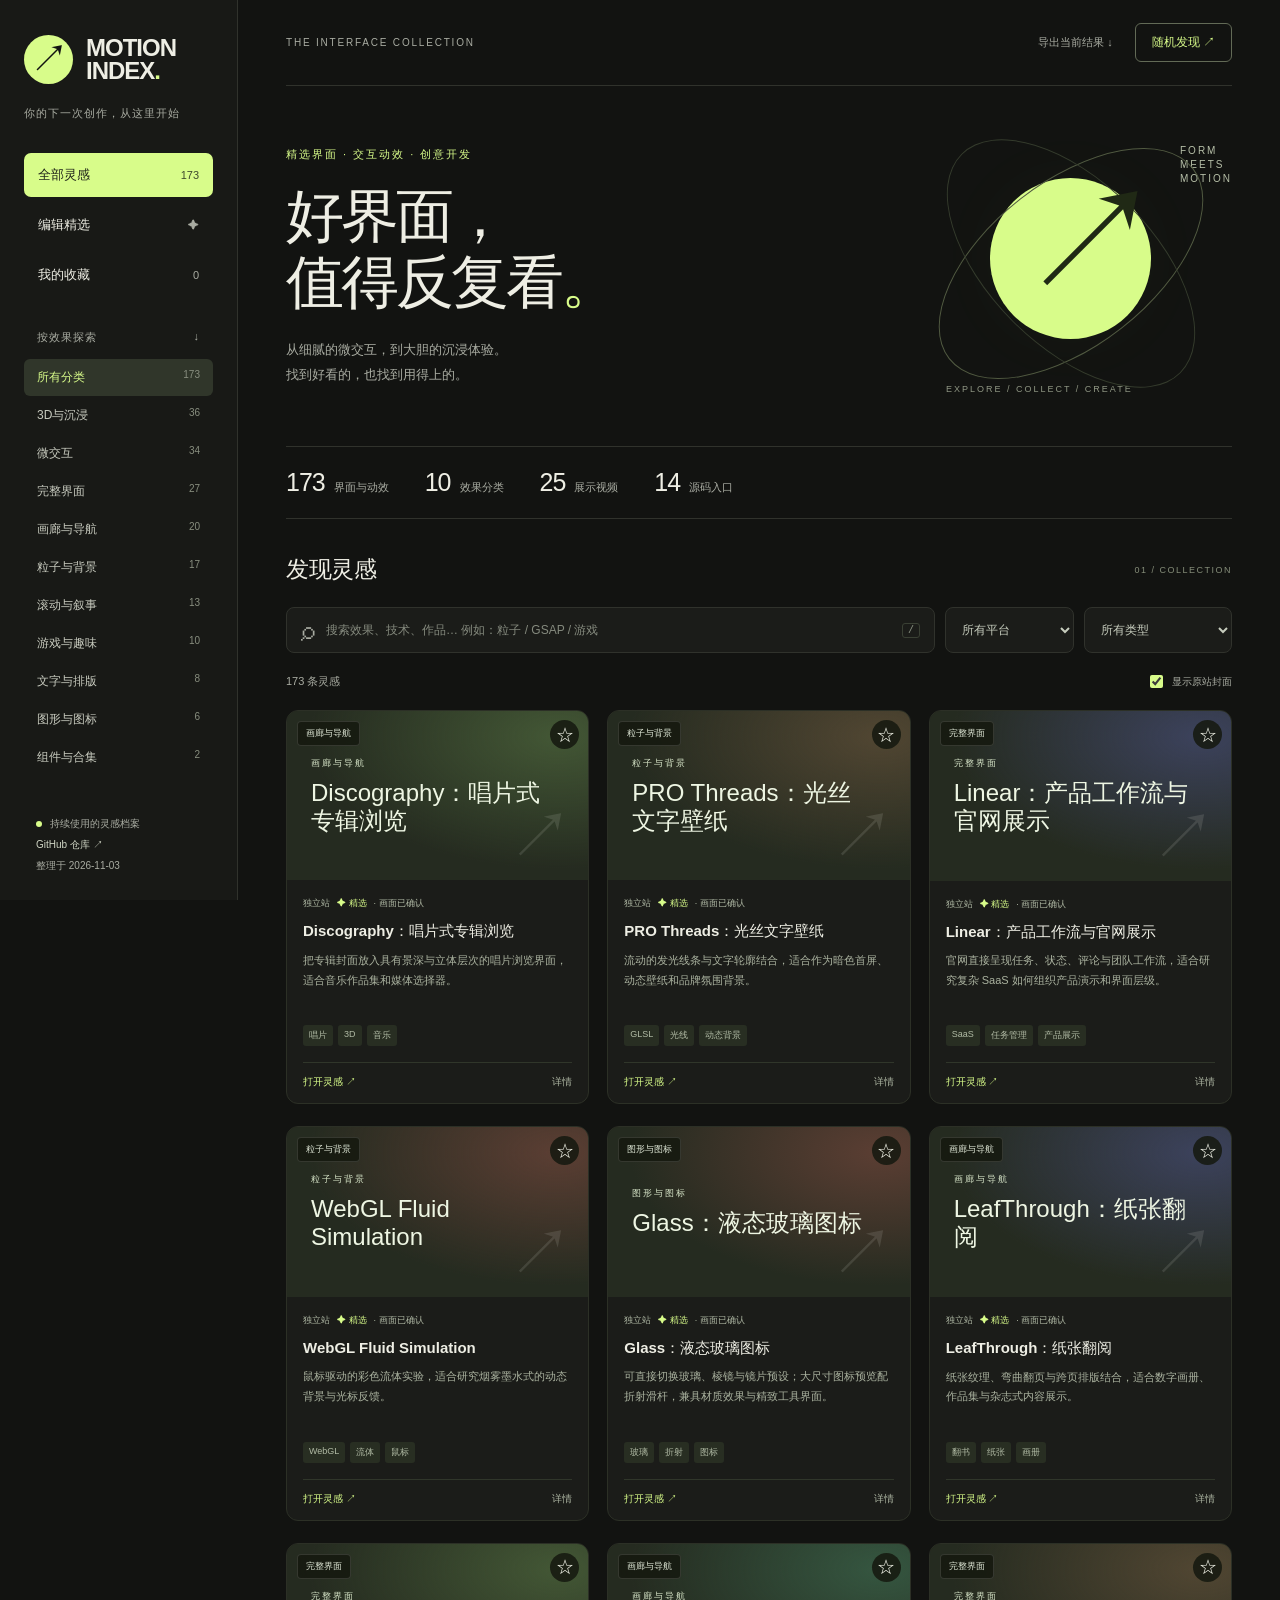
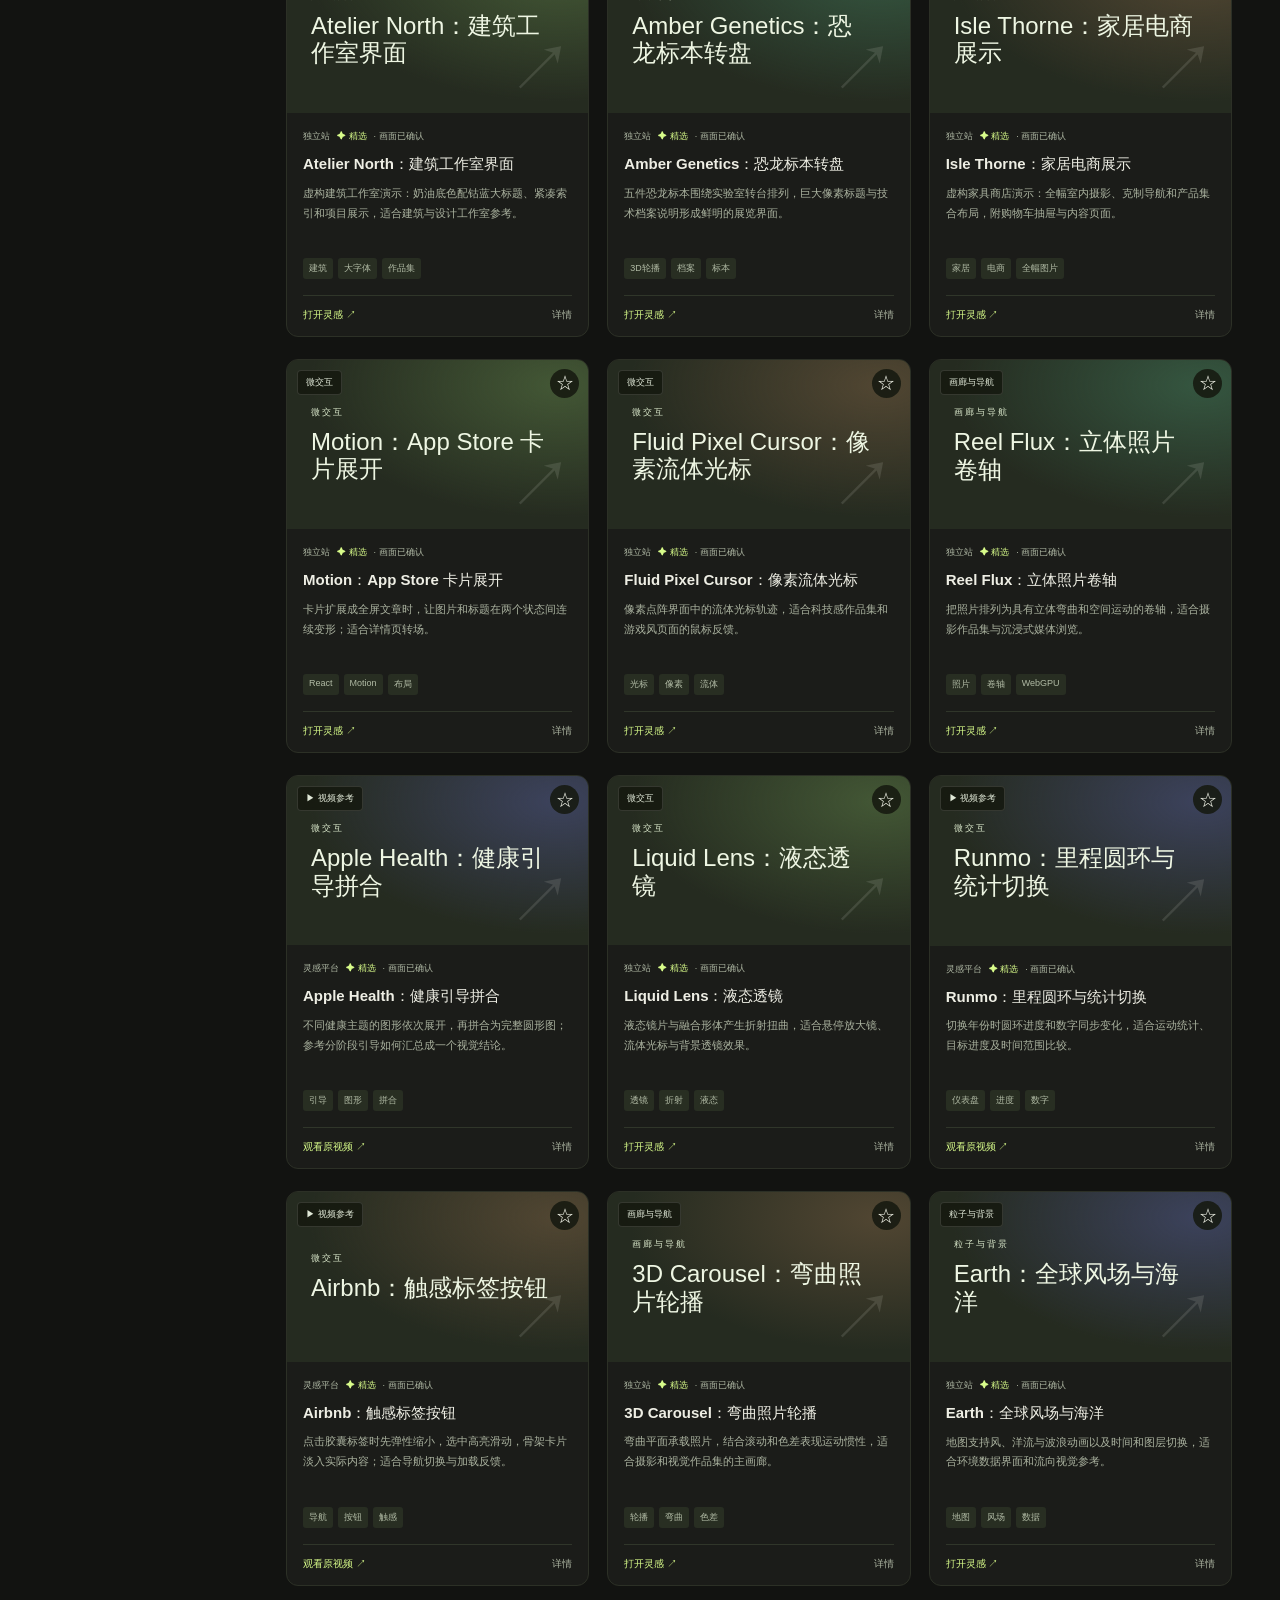
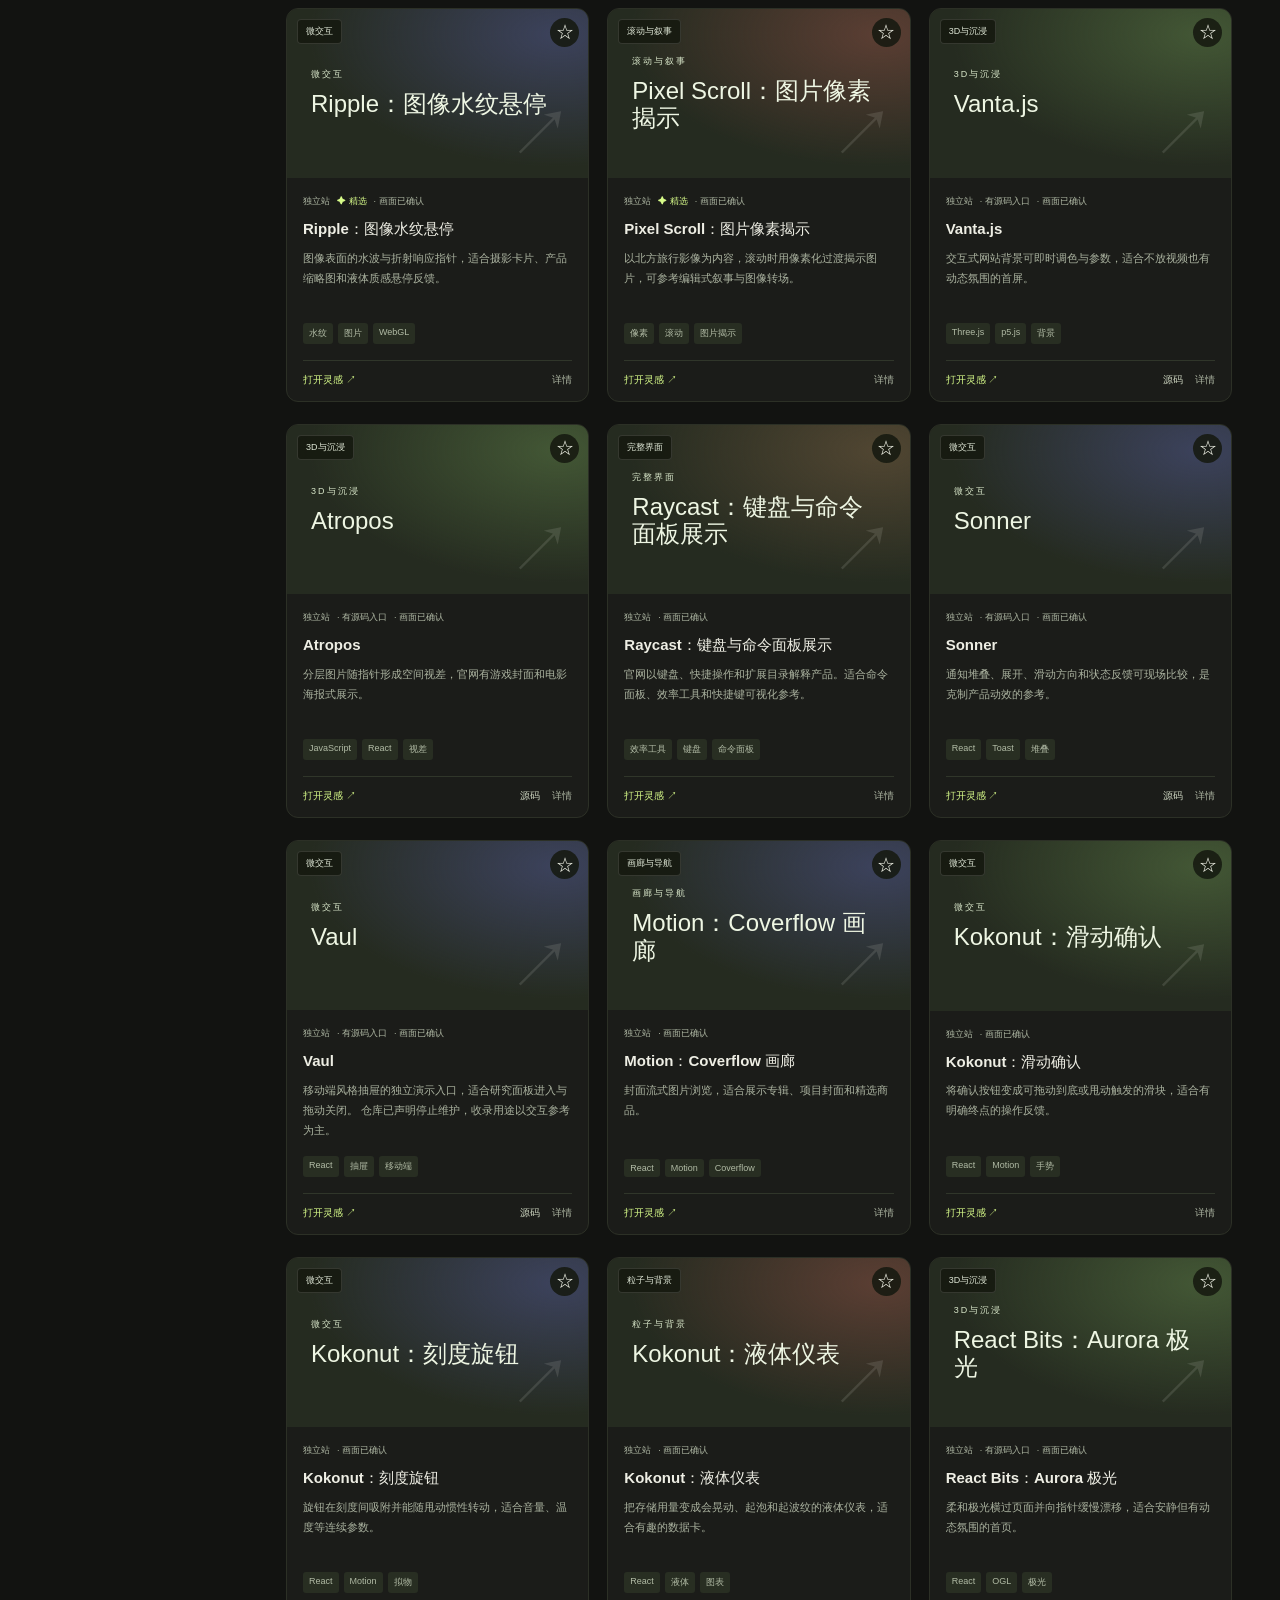
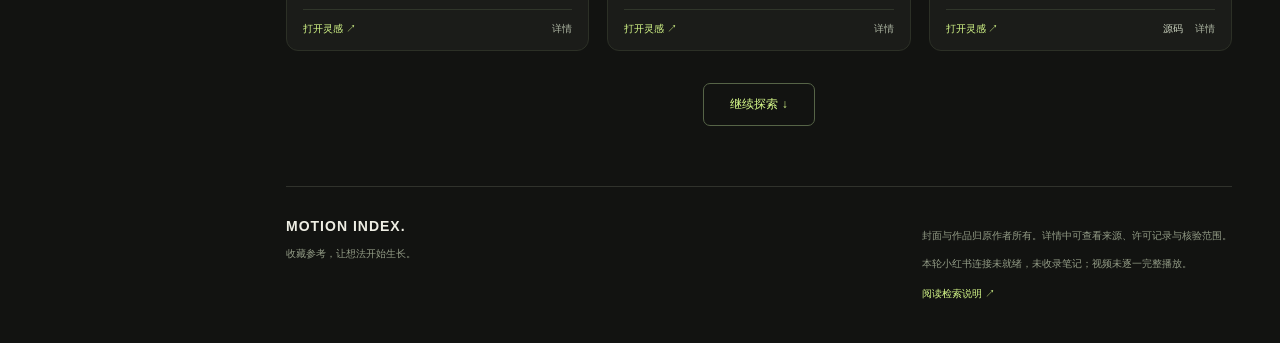
==== commit 391e3e9a: "Curate direct UI experiences, remove tutorials, and verify previews" ====
--- a/index.html
+++ b/index.html
@@ -40,8 +40,8 @@
     <div class="collection-heading"><h2 id="collection-title">发现灵感</h2><span class="collection-index">01 / COLLECTION</span></div>
     <div class="filters">
       <label class="search-box"><span aria-hidden="true">⌕</span><input id="search" type="search" placeholder="搜索效果、技术、作品… 例如：粒子 / GSAP / 游戏" aria-label="搜索素材"><kbd>/</kbd></label>
-      <label class="select-wrap"><span class="sr-only">平台或源码来源</span><select id="platform"><option value="">所有平台</option><option value="GitHub">GitHub 源码</option><option>B站</option><option>YouTube</option><option>独立站</option><option>灵感平台</option></select></label>
-      <label class="select-wrap"><span class="sr-only">内容类型</span><select id="kind"><option value="">所有类型</option><option value="视频">视频展示</option><option value="其他">网站与资源</option></select></label>
+      <label class="select-wrap"><span class="sr-only">平台或源码来源</span><select id="platform"><option value="">所有平台</option><option value="GitHub">GitHub 源码</option><option>B站</option><option>独立站</option><option>灵感平台</option></select></label>
+      <label class="select-wrap"><span class="sr-only">内容类型</span><select id="kind"><option value="">所有类型</option><option value="视频">作品与交互视频</option><option value="其他">网站与在线演示</option></select></label>
     </div>
     <div class="filter-meta"><div><span id="result-count" role="status" aria-live="polite"></span><button id="reset" class="reset-button" hidden>重置筛选 ×</button></div><label class="preview-control"><input type="checkbox" id="previews" checked>显示原站封面</label></div>
     <div id="results" class="grid" aria-label="灵感素材列表"></div>
@@ -52,7 +52,7 @@
 </main>
 <dialog id="detail" aria-labelledby="detail-title"><button id="close-detail" class="close-detail" aria-label="关闭详情">×</button><div id="detail-body"></div></dialog>
 <div id="toast" class="toast" role="status" aria-live="polite"></div>
-<script type="application/json" id="library-data">{"updated_at": "2026-11-03", "items": [{"name": "React Bits", "url": "https://reactbits.dev", "repo_url": "https://github.com/DavidHDev/react-bits", "platform": "独立站", "category": "组件与合集", "tags": ["React", "文字", "背景", "微交互"], "description": "把文字动效、背景、交互组件放在同一站浏览，适合快速找首页的视觉主角。", "kind": "组件库", "evidence_url": "https://reactbits.dev/", "verification": "已读取官方页面或仓库说明；未逐一运行动态演示", "license_note": "README 标明 MIT + Commons Clause；不是纯 MIT，使用与再分发须看完整许可。", "http_final_url": "https://reactbits.dev/", "http_status": 200, "source_title": "React Bits — Free Animated React Components", "thumbnail_url": "https://reactbits.dev/og.jpg", "thumbnail_kind": "官方页面 OG/Twitter 元数据；不代表运行截图", "id": "ui-d94d49dfe5a3", "featured": true, "checked_at": "2026-11-02"}, {"id": "ui-17d881e0f8c8", "name": "拿了个国际小奖，我的个人网站演示", "url": "https://www.bilibili.com/video/BV1hYceeGEuq", "platform": "B站", "category": "完整界面", "tags": ["创意作品集", "网页展示"], "description": "JIEJOE 的完整个人站演示，可沿作品集结构观察视觉、页面转场和交互的组合。", "kind": "视频", "evidence_url": "https://www.bilibili.com/video/BV1hYceeGEuq/", "verification": "官方元数据", "source_query": "JIEJOE 网站", "checked_at": "2026-11-02", "access_notes": "已检索视频页面元数据，未播放观看；素材与源码许可需以原作者页面为准。", "official_title": "拿了个🥇国际小奖🥇，我的个人网站演示🟢", "author": "JIEJOE_轻敲代码", "thumbnail_url": "https://i1.hdslb.com/bfs/archive/2ceb6d0491c0af39b534a8de317fe748c41a1f14.jpg", "duration_seconds": 390, "metadata_url": "https://api.bilibili.com/x/web-interface/view?bvid=BV1hYceeGEuq", "metadata_check": "success", "reuse_notes": "仅收录公开参考链接；未授予素材商用、搬运或源码使用许可，请查看原作者许可。", "featured": true}, {"name": "Bruno Simon：可驾驶的 3D 作品集", "url": "https://bruno-simon.com", "platform": "独立站", "category": "3D与沉浸", "tags": ["Three.js", "WebGPU", "驾驶", "作品集"], "description": "用驾驶小车探索作品与场景，把作品集导航变成可游玩的空间。参考 3D 导航、触控说明与探索式信息组织。", "kind": "作品", "evidence_url": "https://bruno-simon.com/", "verification": "页面信息", "thumbnail_url": "https://bruno-simon.com/social/share-image.png?cb=a", "checked_at": "2026-11-03", "license_note": "作为视觉参考收录；原站作品、品牌和素材权利属于原作者。", "http_status": 200, "http_final_url": "https://bruno-simon.com/", "featured": true, "id": "ui-51ccda093aae"}, {"name": "Magic UI", "url": "https://magicui.design", "repo_url": "https://github.com/magicuidesign/magicui", "platform": "独立站", "category": "组件与合集", "tags": ["React", "Tailwind", "Motion", "SaaS"], "description": "偏产品落地页的动效组件与完整布局参考，可从同一设计语言搭出整页。", "kind": "组件库", "evidence_url": "https://magicui.design/", "verification": "已读取官方页面或仓库说明；未逐一运行动态演示", "license_note": "官方仓库标明 MIT；示例中的图片、字体与第三方素材仍需分别确认。", "http_check_error": "The read operation timed out", "id": "ui-b2c26900098f", "featured": true, "checked_at": "2026-11-02"}, {"name": "Lusion：3D 视觉叙事工作室", "url": "https://lusion.co", "platform": "独立站", "category": "3D与沉浸", "tags": ["WebGL", "3D", "品牌", "整站"], "description": "品牌项目把 3D、交互与动画结合；适合比较沉浸首屏、产品发布和完整项目叙事。", "kind": "作品", "evidence_url": "https://lusion.co/", "verification": "页面信息", "thumbnail_url": "https://lusion.co/assets/meta/social_sharing.jpg", "checked_at": "2026-11-03", "license_note": "作为视觉参考收录；原站作品、品牌和素材权利属于原作者。", "http_status": 200, "http_final_url": "https://lusion.co/", "featured": true, "id": "ui-bb0e56e581a0"}, {"name": "Aceternity UI", "url": "https://ui.aceternity.com", "repo_url": "", "platform": "独立站", "category": "组件与合集", "tags": ["React", "Motion", "Shader", "Hero"], "description": "从液态玻璃、背景着色器到交互 Hero，适合寻找醒目的首屏和产品展示。", "kind": "组件库", "evidence_url": "https://ui.aceternity.com/", "verification": "已读取官方页面或仓库说明；未逐一运行动态演示", "license_note": "待核验；可访问或有源码不等于允许任意商用", "http_final_url": "https://ui.aceternity.com/", "http_status": 200, "source_title": "Aceternity UI — React \u0026 Tailwind CSS Component Library", "thumbnail_url": "https://ui.aceternity.com/banner.png", "thumbnail_kind": "官方页面 OG/Twitter 元数据；不代表运行截图", "id": "ui-e62d060a27d1", "featured": true, "checked_at": "2026-11-02"}, {"id": "ui-9c65cd02ec00", "name": "网站离高级，还差一个跳转动画？", "url": "https://www.bilibili.com/video/BV1Nk4y1Q7pk", "platform": "B站", "category": "滚动与叙事", "tags": ["转场", "网页", "GSAP"], "description": "专门聚焦页面跳转动画，适合补充作品集站点从一个页面进入另一个页面时的连贯感。", "kind": "视频", "evidence_url": "https://www.bilibili.com/video/BV1Nk4y1Q7pk/", "verification": "官方元数据", "source_query": "JIEJOE 网站", "checked_at": "2026-11-02", "access_notes": "已检索视频页面元数据，未播放观看；素材与源码许可需以原作者页面为准。", "official_title": "你的网站或许离高级，，还差一个跳转动画？", "author": "JIEJOE_轻敲代码", "thumbnail_url": "https://i0.hdslb.com/bfs/archive/111c52ddb4315a7702ab42dda1c82b8cde00fcfb.jpg", "duration_seconds": 546, "metadata_url": "https://api.bilibili.com/x/web-interface/view?bvid=BV1Nk4y1Q7pk", "metadata_check": "success", "reuse_notes": "仅收录公开参考链接；未授予素材商用、搬运或源码使用许可，请查看原作者许可。", "featured": true}, {"name": "Linear：产品工作流与官网展示", "url": "https://linear.app", "platform": "独立站", "category": "完整界面", "tags": ["SaaS", "任务管理", "产品展示"], "description": "官网直接呈现任务、状态、评论与团队工作流，适合研究复杂 SaaS 如何组织产品演示和界面层级。", "kind": "作品", "evidence_url": "https://linear.app/", "verification": "页面信息", "thumbnail_url": "https://linear.app/api/og/main?title=Linear\u0026v=4", "checked_at": "2026-11-03", "license_note": "作为视觉参考收录；原站作品、品牌和素材权利属于原作者。", "http_status": 200, "http_final_url": "https://linear.app/", "featured": true, "id": "ui-3bccbda41093"}, {"id": "ui-3497e5de3ffb", "name": "神兽管理局：中国神话交互网页", "url": "https://www.bilibili.com/video/BV1Ka4y1o7aS", "platform": "B站", "category": "完整界面", "tags": ["国风", "SVG", "叙事"], "description": "把中国神话角色与虚构机构界面结合，适合研究主题化视觉和交互叙事；源码有旧项目限制。", "kind": "视频", "evidence_url": "https://www.bilibili.com/video/BV1Ka4y1o7aS", "verification": "官方元数据", "source_query": "JIEJOE MAA", "checked_at": "2026-11-02", "access_notes": "已检索视频页面元数据，未播放观看；素材与源码许可需以原作者页面为准。", "official_title": "翻出大学的网页设计作品，死忆攻我！", "author": "JIEJOE_轻敲代码", "thumbnail_url": "https://i1.hdslb.com/bfs/archive/fb0f35d758809c9927fa1138a99f5e4f7523232a.jpg", "duration_seconds": 448, "metadata_url": "https://api.bilibili.com/x/web-interface/view?bvid=BV1Ka4y1o7aS", "metadata_check": "success", "reuse_notes": "仅收录公开参考链接；未授予素材商用、搬运或源码使用许可，请查看原作者许可。", "repo_url": "https://github.com/JIEJOE-Visual/MAA", "featured": true}, {"id": "ui-d6016c26685c", "name": "UI 动效作品集：消消美食街", "url": "https://www.bilibili.com/video/BV1zSfPYwEev", "platform": "B站", "category": "游戏与趣味", "tags": ["休闲游戏", "作品集", "反馈"], "description": "已上线游戏的个人 UI 动效作品展示，适合看休闲游戏界面反馈和包装；简介有游戏地址。", "kind": "视频", "evidence_url": "https://www.bilibili.com/video/BV1zSfPYwEev/", "verification": "官方元数据", "source_query": "UI 动效 丝滑 作品", "checked_at": "2026-11-02", "access_notes": "已检索视频页面元数据，未播放观看；素材与源码许可需以原作者页面为准。", "official_title": "UI动效作品集-消消美食街（已上线版本）游戏地址：https://msj.lilith.com/", "author": "D溜肉段", "thumbnail_url": "https://i2.hdslb.com/bfs/archive/6e5befc8eda0a5acf0e54a8877c6e465b45fcd86.jpg", "duration_seconds": 128, "metadata_url": "https://api.bilibili.com/x/web-interface/view?bvid=BV1zSfPYwEev", "metadata_check": "success", "reuse_notes": "仅收录公开参考链接；未授予素材商用、搬运或源码使用许可，请查看原作者许可。", "featured": true}, {"name": "Motion Examples", "url": "https://motion.dev/examples", "repo_url": "", "platform": "独立站", "category": "组件与合集", "tags": ["React", "Vue", "布局", "手势"], "description": "官方示例覆盖画廊、卡片堆栈、页面切换、滚动和光标；可按具体交互找动效。", "kind": "示例合集", "evidence_url": "https://motion.dev/examples", "verification": "已读取官方页面或仓库说明；未逐一运行动态演示", "license_note": "待核验；可访问或有源码不等于允许任意商用", "http_check_error": "\u003curlopen error [SSL: UNEXPECTED_EOF_WHILE_READING] EOF occurred in violation of protocol (_ssl.c:1010)\u003e", "id": "ui-4f2cd357120c", "featured": true, "checked_at": "2026-11-02"}, {"name": "Recent（原 Godly）", "url": "https://recent.design/websites", "platform": "灵感平台", "category": "灵感索引", "tags": ["精选", "网站", "视觉"], "description": "网站与数字作品精选入口，按行业寻找整体风格；官方已说明接替 Godly。", "kind": "灵感库", "evidence_url": "https://recent.design/websites", "verification": "页面信息", "thumbnail_url": "https://recent.design/og.png", "checked_at": "2026-11-03", "license_note": "作为视觉参考收录；原站作品、品牌和素材权利属于原作者。", "http_status": 200, "http_final_url": "https://recent.design/websites", "featured": true, "id": "ui-cd2e1db30585"}, {"name": "GSAP Demo Hub", "url": "https://demos.gsap.com", "repo_url": "https://github.com/greensock/GreenSock-JS", "platform": "独立站", "category": "组件与合集", "tags": ["GSAP", "ScrollTrigger", "SVG", "文字"], "description": "磁性按钮、光标轨迹、Bento 滚动和 SVG 变形等同站检索，适合参考动画编排。", "kind": "示例合集", "evidence_url": "https://demos.gsap.com/", "verification": "已读取官方页面或仓库说明；未逐一运行动态演示", "license_note": "待核验；可访问或有源码不等于允许任意商用", "http_final_url": "https://demos.gsap.com/", "http_status": 200, "source_title": "GSAP Demo Hub", "thumbnail_url": "https://demos.gsap.com/opengraph-image.png?6db586ce391e4f39", "thumbnail_kind": "官方页面 OG/Twitter 元数据；不代表运行截图", "id": "ui-5b51cd8e9eb8", "featured": true, "checked_at": "2026-11-02"}, {"name": "60fps：真实 App 动效库", "url": "https://60fps.design", "platform": "灵感平台", "category": "灵感索引", "tags": ["微交互", "App", "视频"], "description": "按手势、元素和效果检索真实 App 交互，特别适合抽屉、按钮、图表与引导流程；部分内容需订阅。", "kind": "灵感库", "evidence_url": "https://60fps.design/", "verification": "页面信息", "thumbnail_url": "https://framerusercontent.com/images/ICYS2f0rsJ9iOphXyUh94ULRS8Y.gif", "checked_at": "2026-11-03", "license_note": "作为视觉参考收录；原站作品、品牌和素材权利属于原作者。", "http_status": 200, "http_final_url": "https://60fps.design/", "featured": true, "id": "ui-fbcb29e83b14"}, {"name": "WebGL Fluid Simulation", "url": "https://paveldogreat.github.io/WebGL-Fluid-Simulation", "repo_url": "", "platform": "独立站", "category": "粒子与背景", "tags": ["WebGL", "流体", "鼠标", "炫彩"], "description": "鼠标驱动的彩色流体实验，适合研究烟雾墨水式的动态背景与光标反馈。", "kind": "独立演示", "evidence_url": "https://paveldogreat.github.io/WebGL-Fluid-Simulation/", "verification": "已读取官方页面或仓库说明；未逐一运行动态演示", "license_note": "待核验；可访问或有源码不等于允许任意商用", "http_final_url": "https://paveldogreat.github.io/WebGL-Fluid-Simulation/", "http_status": 200, "source_title": "WebGL Fluid Simulation", "thumbnail_url": "https://paveldogreat.github.io/WebGL-Fluid-Simulation/logo.png", "thumbnail_kind": "官方页面 OG/Twitter 元数据；不代表运行截图", "id": "ui-4f5342c04c62", "featured": true, "checked_at": "2026-11-02"}, {"name": "Rive Marketplace", "url": "https://rive.app/marketplace", "repo_url": "", "platform": "独立站", "category": "图形与图标", "tags": ["Rive", "状态机", "角色", "交互"], "description": "寻找会响应交互的矢量角色、按钮与界面元素；具体作品许可逐项确认。", "kind": "素材平台", "evidence_url": "https://rive.app/marketplace/", "verification": "已读取官方页面或仓库说明；未逐一运行动态演示", "license_note": "待核验；可访问或有源码不等于允许任意商用", "http_final_url": "https://rive.app/marketplace/", "http_status": 200, "source_title": "Rive - Marketplace", "id": "ui-adeb441aafbe", "featured": true, "checked_at": "2026-11-02"}, {"name": "Apple Health：健康引导拼合", "url": "https://60fps.design/shots/apple-health-longevity-intro-animation", "platform": "灵感平台", "category": "微交互", "tags": ["引导", "图形", "拼合"], "description": "不同健康主题的图形依次展开，再拼合为完整圆形图；参考分阶段引导如何汇总成一个视觉结论。", "kind": "案例", "evidence_url": "https://60fps.design/shots/apple-health-longevity-intro-animation", "verification": "页面信息", "thumbnail_url": "https://framerusercontent.com/images/ICYS2f0rsJ9iOphXyUh94ULRS8Y.gif", "checked_at": "2026-11-03", "license_note": "作为视觉参考收录；原站作品、品牌和素材权利属于原作者。", "http_status": 200, "http_final_url": "https://60fps.design/shots/apple-health-longevity-intro-animation", "featured": true, "id": "ui-e2d764a96402"}, {"name": "Runmo：里程圆环与统计切换", "url": "https://60fps.design/shots/runmo-distance-wheel-fill-interaction", "platform": "灵感平台", "category": "微交互", "tags": ["仪表盘", "进度", "数字"], "description": "切换年份时圆环进度和数字同步变化，适合运动统计、目标进度及时间范围比较。", "kind": "案例", "evidence_url": "https://60fps.design/shots/runmo-distance-wheel-fill-interaction", "verification": "页面信息", "thumbnail_url": "https://framerusercontent.com/images/ICYS2f0rsJ9iOphXyUh94ULRS8Y.gif", "checked_at": "2026-11-03", "license_note": "作为视觉参考收录；原站作品、品牌和素材权利属于原作者。", "http_status": 200, "http_final_url": "https://60fps.design/shots/runmo-distance-wheel-fill-interaction", "featured": true, "id": "ui-63d45ec5ac1b"}, {"name": "Airbnb：触感标签按钮", "url": "https://60fps.design/shots/airbnb-tactile-tab-button-interaction", "platform": "灵感平台", "category": "微交互", "tags": ["导航", "按钮", "触感"], "description": "点击胶囊标签时先弹性缩小，选中高亮滑动，骨架卡片淡入实际内容；适合导航切换与加载反馈。", "kind": "案例", "evidence_url": "https://60fps.design/shots/airbnb-tactile-tab-button-interaction", "verification": "页面信息", "thumbnail_url": "", "checked_at": "2026-11-03", "license_note": "作为视觉参考收录；原站作品、品牌和素材权利属于原作者。", "http_check_error": "\u003curlopen error timed out\u003e", "featured": true, "id": "ui-acbbbd63d54c"}, {"name": "D3：可缩放旭日图", "url": "https://observablehq.com/@d3/zoomable-sunburst", "platform": "独立站", "category": "微交互", "tags": ["D3", "数据", "层级", "钻取"], "description": "按层级探索环状旭日图，适合文件、组织和内容分类的钻取界面；页面提供可编辑示例。", "kind": "案例", "evidence_url": "https://observablehq.com/@d3/zoomable-sunburst", "verification": "页面信息", "thumbnail_url": "", "checked_at": "2026-11-03", "license_note": "作为视觉参考收录；原站作品、品牌和素材权利属于原作者。", "http_check_error": "HTTP Error 429: Too Many Requests", "featured": true, "id": "ui-2a4e185abdf6"}, {"name": "Codrops Demos Hub", "url": "https://tympanus.net/codrops/demos", "repo_url": "", "platform": "独立站", "category": "组件与合集", "tags": ["GSAP", "WebGL", "排版", "实验"], "description": "独立实验、原型、布局和网站动画集中入口，适合持续追踪更大胆的视觉。", "kind": "示例合集", "evidence_url": "https://tympanus.net/codrops/demos/", "verification": "已读取官方页面或仓库说明；未逐一运行动态演示", "license_note": "待核验；可访问或有源码不等于允许任意商用", "http_final_url": "https://tympanus.net/codrops/demos/", "http_status": 200, "source_title": "Demos Hub | Codrops", "thumbnail_url": "https://tympanus.net/codrops/wp-content/uploads/2024/02/codropsdemos.jpg", "thumbnail_kind": "官方页面 OG/Twitter 元数据；不代表运行截图", "id": "ui-6a08ec593a00", "featured": true, "checked_at": "2026-11-02"}, {"name": "Earth：全球风场与海洋", "url": "https://earth.nullschool.net", "platform": "独立站", "category": "粒子与背景", "tags": ["地图", "风场", "数据", "粒子"], "description": "地图支持风、洋流与波浪动画以及时间和图层切换，适合环境数据界面和流向视觉参考。", "kind": "作品", "evidence_url": "https://earth.nullschool.net/", "verification": "页面信息", "thumbnail_url": "", "checked_at": "2026-11-03", "license_note": "作为视觉参考收录；原站作品、品牌和素材权利属于原作者。", "http_check_error": "\u003curlopen error timed out\u003e", "featured": true, "id": "ui-fddafe6c9e61"}, {"name": "Codrops On-Scroll Typography", "url": "https://tympanus.net/Development/OnScrollTypographyAnimations", "repo_url": "https://github.com/codrops/OnScrollTypographyAnimations", "platform": "GitHub", "category": "文字与排版", "tags": ["GSAP", "排版", "滚动", "大字"], "description": "以滚动驱动大字排版，适合标题成为主要视觉的作品集或活动页。", "kind": "在线演示与源码", "evidence_url": "https://github.com/codrops/OnScrollTypographyAnimations", "verification": "已读取官方仓库及其链接的在线演示页；未逐项运行所有动画", "license_note": "仓库标明代码 MIT；图片、字体等示例素材仍需分别确认。", "http_final_url": "https://tympanus.net/Development/OnScrollTypographyAnimations/", "http_status": 200, "source_title": "On-Scroll Typography Animations | Set 1 | Codrops", "thumbnail_url": "https://opengraph.githubassets.com/60452a72ca8e5302c7646ed79e73fbbbf822003aa929e6cd2360e416201b043c/codrops/OnScrollTypographyAnimations", "thumbnail_kind": "官方页面 OG/Twitter 元数据；不代表运行截图", "demo_url": "https://tympanus.net/Development/OnScrollTypographyAnimations/", "id": "ui-de003ab622be", "featured": true, "checked_at": "2026-11-02"}, {"name": "Motion：App Store 卡片展开", "url": "https://motion.dev/examples/react-app-store", "repo_url": "", "platform": "独立站", "category": "微交互", "tags": ["React", "Motion", "布局", "卡片"], "description": "卡片扩展成全屏文章时，让图片和标题在两个状态间连续变形；适合详情页转场。", "kind": "独立组件演示", "evidence_url": "https://motion.dev/examples/react-app-store", "verification": "已读取官方组件说明与演示入口；未逐项运行动态效果", "license_note": "Motion+ 示例，完整源码与后续教程需付费；底层 Motion 库许可与示例许可需区分。", "http_check_error": "\u003curlopen error [SSL: UNEXPECTED_EOF_WHILE_READING] EOF occurred in violation of protocol (_ssl.c:1010)\u003e", "id": "ui-fe9d90d13612", "featured": true, "checked_at": "2026-11-02"}, {"id": "ui-58a4870b2109", "name": "呼叫 matter！我的交互网站急需 2D 物理引擎", "url": "https://www.bilibili.com/video/BV1tAzVYdEoM", "platform": "B站", "category": "游戏与趣味", "tags": ["Matter.js", "物理", "趣味交互"], "description": "将 2D 物理反馈融入网页的案例，适合寻找可拖拽、碰撞和弹性互动的思路。", "kind": "视频", "evidence_url": "https://www.bilibili.com/video/BV1tAzVYdEoM/", "verification": "官方元数据", "source_query": "JIEJOE 网站", "checked_at": "2026-11-02", "access_notes": "已检索视频页面元数据，未播放观看；素材与源码许可需以原作者页面为准。", "official_title": "呼叫matter🆘！我的交互网站急需2D物理引擎！", "author": "JIEJOE_轻敲代码", "thumbnail_url": "https://i1.hdslb.com/bfs/archive/a83540c145b311d63de30f5d652e823433bf5e6e.jpg", "duration_seconds": 274, "metadata_url": "https://api.bilibili.com/x/web-interface/view?bvid=BV1tAzVYdEoM", "metadata_check": "success", "reuse_notes": "仅收录公开参考链接；未授予素材商用、搬运或源码使用许可，请查看原作者许可。", "featured": false}, {"name": "Animata", "url": "https://animata.design", "repo_url": "https://github.com/codse/animata", "platform": "独立站", "category": "组件与合集", "tags": ["React", "卡片", "边框", "Bento"], "description": "带动画的边框、卡片、Bento、文本和滚动组件，便于比较同一元素的多种表现。", "kind": "组件库", "evidence_url": "https://animata.design/", "verification": "已读取官方页面或仓库说明；未逐一运行动态演示", "license_note": "官方仓库标明 MIT；示例中的图片、字体与第三方素材仍需分别确认。", "http_check_error": "\u003curlopen error [SSL: UNEXPECTED_EOF_WHILE_READING] EOF occurred in violation of protocol (_ssl.c:1010)\u003e", "id": "ui-ad0f35ed5155", "featured": false, "checked_at": "2026-11-02"}, {"id": "ui-73c4ade83a57", "name": "开源网页游戏：当贪吃蛇遇上爆炸", "url": "https://www.bilibili.com/video/BV1gqZ4Y1ETA", "platform": "B站", "category": "游戏与趣味", "tags": ["游戏交互", "开源", "趣味"], "description": "不仅可看游戏反馈与运动节奏，简介还给出在线试玩和源码入口。", "kind": "视频", "evidence_url": "https://www.bilibili.com/video/BV1gqZ4Y1ETA/", "verification": "官方元数据", "source_query": "JIEJOE 网站", "checked_at": "2026-11-02", "access_notes": "已检索视频页面元数据，未播放观看；素材与源码许可需以原作者页面为准。", "official_title": "开源一个网页游戏，当贪吃蛇🐍遇上爆炸💥？", "author": "JIEJOE_轻敲代码", "thumbnail_url": "https://i1.hdslb.com/bfs/archive/c6c949165f5b927c70ebd240267f177f887305ea.jpg", "duration_seconds": 367, "metadata_url": "https://api.bilibili.com/x/web-interface/view?bvid=BV1gqZ4Y1ETA", "metadata_check": "success", "reuse_notes": "仅收录公开参考链接；未授予素材商用、搬运或源码使用许可，请查看原作者许可。", "featured": false}, {"name": "Stripe：支付产品的界面展示", "url": "https://stripe.com", "platform": "独立站", "category": "完整界面", "tags": ["金融", "SaaS", "指标", "官网"], "description": "把支付、账单、用量等不同产品界面组织成统一官网；适合金融 SaaS、指标卡片和多产品内容布局。", "kind": "作品", "evidence_url": "https://stripe.com/", "verification": "页面信息", "thumbnail_url": "https://b.stripecdn.com/mkt-ssr-statics/assets/_next/static/media/stripe.37119086.jpg", "checked_at": "2026-11-03", "license_note": "作为视觉参考收录；原站作品、品牌和素材权利属于原作者。", "http_status": 200, "http_final_url": "https://stripe.com/en-hk", "id": "ui-9ababc9aff17", "featured": false}, {"name": "Hover.dev", "url": "https://www.hover.dev/components", "repo_url": "", "platform": "独立站", "category": "组件与合集", "tags": ["React", "Tailwind", "Motion", "Hover"], "description": "从悬停按钮到导航、3D、整段 Hero 都有分类，适合补齐界面的交互细节。", "kind": "组件库", "evidence_url": "https://www.hover.dev/components", "verification": "已读取官方页面或仓库说明；未逐一运行动态演示", "license_note": "待核验；可访问或有源码不等于允许任意商用", "http_final_url": "https://www.hover.dev/components", "http_status": 200, "source_title": "Prebuilt animations and interactions for React, Tailwind CSS, Framer Motion and more", "id": "ui-7c7fd6b3a4aa", "featured": false, "checked_at": "2026-11-02"}, {"id": "ui-058d8705264a", "name": "像这样的超奈斯网站，该去哪里找？", "url": "https://www.bilibili.com/video/BV1Bu4y1A7ME", "platform": "B站", "category": "完整界面", "tags": ["网站合集", "创意交互", "设计灵感"], "description": "用多个创意网站做灵感导览，简介列出具体作品和设计奖项画廊。", "kind": "视频", "evidence_url": "https://www.bilibili.com/video/BV1Bu4y1A7ME", "verification": "官方元数据", "source_query": "JIEJOE 网站", "checked_at": "2026-11-02", "access_notes": "已检索视频页面元数据，未播放观看；素材与源码许可需以原作者页面为准。", "official_title": "像这样的超奈斯网站，该去哪里找？", "author": "JIEJOE_轻敲代码", "thumbnail_url": "https://i0.hdslb.com/bfs/archive/787bd44c32b2cc643751c96496bf9b5be4462e6b.jpg", "duration_seconds": 602, "metadata_url": "https://api.bilibili.com/x/web-interface/view?bvid=BV1Bu4y1A7ME", "metadata_check": "success", "reuse_notes": "仅收录公开参考链接；未授予素材商用、搬运或源码使用许可，请查看原作者许可。", "featured": false}, {"name": "Raycast：键盘与命令面板展示", "url": "https://www.raycast.com", "platform": "独立站", "category": "完整界面", "tags": ["效率工具", "键盘", "命令面板"], "description": "官网以键盘、快捷操作和扩展目录解释产品。适合命令面板、效率工具和快捷键可视化参考。", "kind": "作品", "evidence_url": "https://www.raycast.com/", "verification": "页面信息", "thumbnail_url": "https://www.raycast.com/opengraph-image-pwu6ef.png?opengraph-image.1f-98etzkaz5s.png", "checked_at": "2026-11-03", "license_note": "作为视觉参考收录；原站作品、品牌和素材权利属于原作者。", "http_status": 200, "http_final_url": "https://www.raycast.com/", "id": "ui-969036f62256", "featured": false}, {"name": "UI Layouts", "url": "https://www.ui-layouts.com", "repo_url": "", "platform": "独立站", "category": "完整界面", "tags": ["React", "布局", "特效", "3D"], "description": "组件、效果和整段区块并列，适合从单个效果延伸到页面编排。", "kind": "组件库", "evidence_url": "https://www.ui-layouts.com/", "verification": "已读取官方页面或仓库说明；未逐一运行动态演示", "license_note": "待核验；可访问或有源码不等于允许任意商用", "http_check_error": "\u003curlopen error [SSL: UNEXPECTED_EOF_WHILE_READING] EOF occurred in violation of protocol (_ssl.c:1010)\u003e", "id": "ui-069dabf01e85", "featured": false, "checked_at": "2026-11-02"}, {"id": "ui-cb5b0385cc55", "name": "蜘蛛眼旋转：鼠标跟随互动", "url": "https://www.bilibili.com/video/BV1Mc411k7hv", "platform": "B站", "category": "微交互", "tags": ["鼠标跟随", "角色", "帧动画"], "description": "眼球跟随鼠标、蜘蛛移动的趣味反馈；作者教程仓库提供原理和已知问题说明。", "kind": "视频", "evidence_url": "https://www.bilibili.com/video/BV1Mc411k7hv", "verification": "官方元数据", "source_query": "JIEJOE spidereye", "checked_at": "2026-11-02", "access_notes": "已检索视频页面元数据，未播放观看；素材与源码许可需以原作者页面为准。", "official_title": "前端还能这样玩？做一只顶级走位的小蜘蛛", "author": "JIEJOE_轻敲代码", "thumbnail_url": "https://i1.hdslb.com/bfs/archive/d248b2a97f5c7867cb3c8ac73a547bfd4d082a8b.jpg", "duration_seconds": 505, "metadata_url": "https://api.bilibili.com/x/web-interface/view?bvid=BV1Mc411k7hv", "metadata_check": "success", "reuse_notes": "仅收录公开参考链接；未授予素材商用、搬运或源码使用许可，请查看原作者许可。", "repo_url": "https://github.com/JIEJOE-WEB-Tutorial/005-spidereye", "featured": false}, {"name": "Screen Studio：录屏产品演示", "url": "https://screen.studio", "platform": "独立站", "category": "完整界面", "tags": ["录屏", "产品演示", "缩放"], "description": "官网展示缩放、镜头运动、声音与画框如何组合成产品演示；适合研究 UI 宣传片的呈现方式。", "kind": "作品", "evidence_url": "https://screen.studio/", "verification": "页面信息", "thumbnail_url": "https://screen.studio/opengraph-image?4dbb513afe306dc0", "checked_at": "2026-11-03", "license_note": "作为视觉参考收录；原站作品、品牌和素材权利属于原作者。", "http_status": 200, "http_final_url": "https://screen.studio/", "id": "ui-3924f0d6acc6", "featured": false}, {"name": "Animate UI", "url": "https://animate-ui.com", "repo_url": "https://github.com/imskyleen/animate-ui", "platform": "独立站", "category": "微交互", "tags": ["React", "Radix", "Base UI", "弹簧"], "description": "为切换、标签、抽屉、数字等常用控件补上运动，适合产品内界面而非只有首屏。", "kind": "组件库", "evidence_url": "https://animate-ui.com/", "verification": "已读取官方页面或仓库说明；未逐一运行动态演示", "license_note": "待核验；可访问或有源码不等于允许任意商用", "http_final_url": "https://animate-ui.com/", "http_status": 200, "source_title": "Animate UI - Animated primitives for React", "thumbnail_url": "https://animate-ui.com/og-image.png?v=2", "thumbnail_kind": "官方页面 OG/Twitter 元数据；不代表运行截图", "id": "ui-f20da1e49b4f", "featured": false, "checked_at": "2026-11-02"}, {"id": "ui-b8c77a8ddda1", "name": "页面横向滑动效果：ScrollTrigger 版", "url": "https://www.bilibili.com/video/BV1L83WzgEoJ", "platform": "B站", "category": "滚动与叙事", "tags": ["横向滚动", "GSAP", "ScrollTrigger"], "description": "把竖向页面滚动转为横向内容展示，适合产品时间线、作品横廊和叙事段落。", "kind": "视频", "evidence_url": "https://www.bilibili.com/video/BV1L83WzgEoJ", "verification": "官方元数据", "source_query": "JIEJOE horizontal scrolling", "checked_at": "2026-11-02", "access_notes": "已检索视频页面元数据，未播放观看；素材与源码许可需以原作者页面为准。", "official_title": "终！极！网页横向滑动效果📕教程📕", "author": "JIEJOE_轻敲代码", "thumbnail_url": "https://i2.hdslb.com/bfs/archive/c2430d86956fe52e3fffd9eb53b46781f549100d.jpg", "duration_seconds": 394, "metadata_url": "https://api.bilibili.com/x/web-interface/view?bvid=BV1L83WzgEoJ", "metadata_check": "success", "reuse_notes": "仅收录公开参考链接；未授予素材商用、搬运或源码使用许可，请查看原作者许可。", "repo_url": "https://github.com/JIEJOE-WEB-Tutorial/007-03-horizontal-scrolling-scrolltrigger", "featured": false}, {"name": "Family：钱包 App 展示", "url": "https://family.co", "platform": "独立站", "category": "完整界面", "tags": ["移动端", "钱包", "产品视频"], "description": "移动钱包功能、连接流程与产品视频的展示入口，适合研究金融 App 的功能叙事和界面包装。", "kind": "作品", "evidence_url": "https://family.co/", "verification": "页面信息", "thumbnail_url": "https://family.co/preview.png", "checked_at": "2026-11-03", "license_note": "作为视觉参考收录；原站作品、品牌和素材权利属于原作者。", "http_status": 200, "http_final_url": "https://family.co/", "id": "ui-0d31a6bc9274", "featured": false}, {"name": "Uiverse", "url": "https://uiverse.io", "repo_url": "https://github.com/uiverse-io/galaxy", "platform": "独立站", "category": "微交互", "tags": ["CSS", "按钮", "加载", "表单"], "description": "可直接看按钮、开关、卡片等小元素，适合寻找有辨识度的 CSS 控件。", "kind": "组件库", "evidence_url": "https://uiverse.io/", "verification": "已读取官方页面或仓库说明；未逐一运行动态演示", "license_note": "官方首页说明可免费个人及商业使用；仍以所选元素条款为准。", "http_check_error": "\u003curlopen error [SSL: UNEXPECTED_EOF_WHILE_READING] EOF occurred in violation of protocol (_ssl.c:1010)\u003e", "id": "ui-2210207ad328", "featured": false, "checked_at": "2026-11-02"}, {"name": "Apple Vision Pro：空间界面与硬件叙事", "url": "https://www.apple.com/apple-vision-pro", "platform": "独立站", "category": "滚动与叙事", "tags": ["空间UI", "硬件", "长页面"], "description": "大幅产品画面、分段标题与空间体验说明组合成完整介绍；参考硬件细节如何与界面体验交替呈现。", "kind": "作品", "evidence_url": "https://www.apple.com/apple-vision-pro/", "verification": "页面信息", "thumbnail_url": "https://www.apple.com/v/apple-vision-pro/l/images/meta/apple-vision-pro-us__f28gp8ey4vam_og.png?202609132103", "checked_at": "2026-11-03", "license_note": "作为视觉参考收录；原站作品、品牌和素材权利属于原作者。", "http_status": 200, "http_final_url": "https://www.apple.com/apple-vision-pro/", "id": "ui-b3ded1fce7e1", "featured": false}, {"name": "Kokonut UI", "url": "https://kokonutui.com", "repo_url": "", "platform": "独立站", "category": "微交互", "tags": ["React", "Motion", "拟物", "手势"], "description": "拉绳、撕票按钮、液体仪表、惯性转盘等把日常动作搬到 UI 的细节值得看。", "kind": "组件库", "evidence_url": "https://kokonutui.com/", "verification": "已读取官方页面或仓库说明；未逐一运行动态演示", "license_note": "待核验；可访问或有源码不等于允许任意商用", "http_check_error": "\u003curlopen error _ssl.c:993: The handshake operation timed out\u003e", "id": "ui-ba14759de401", "featured": false, "checked_at": "2026-11-02"}, {"id": "ui-a63fac0e9aeb", "name": "CPDD：搞怪个人介绍网页演示", "url": "https://www.bilibili.com/video/BV1Ne41177jP", "platform": "B站", "category": "完整界面", "tags": ["搞怪", "个人站", "GSAP"], "description": "偏幽默的个人介绍站，适合参考把人物性格、SVG 和动态内容融进完整页面的方式。", "kind": "视频", "evidence_url": "https://www.bilibili.com/video/BV1Ne41177jP", "verification": "官方元数据", "source_query": "JIEJOE cpdd", "checked_at": "2026-11-02", "access_notes": "已检索视频页面元数据，未播放观看；素材与源码许可需以原作者页面为准。", "official_title": "给朋友做了一个cpdd网页，相信他一定可以脱单吧", "author": "JIEJOE_轻敲代码", "thumbnail_url": "https://i1.hdslb.com/bfs/archive/1524b0f1a3dc02573fe6f9080297ba25f6c9441b.jpg", "duration_seconds": 241, "metadata_url": "https://api.bilibili.com/x/web-interface/view?bvid=BV1Ne41177jP", "metadata_check": "success", "reuse_notes": "仅收录公开参考链接；未授予素材商用、搬运或源码使用许可，请查看原作者许可。", "repo_url": "https://github.com/JIEJOE-Visual/cpdd", "featured": false}, {"name": "iPhone Air：产品细节展示", "url": "https://www.apple.com/iphone-air", "platform": "独立站", "category": "滚动与叙事", "tags": ["硬件", "产品页", "摄影"], "description": "从外观、相机到性能的分段内容及影片入口，适合研究硬件营销页的视觉节奏和功能分组。", "kind": "作品", "evidence_url": "https://www.apple.com/iphone-air/", "verification": "页面信息", "thumbnail_url": "https://www.apple.com/v/iphone-air/k/images/meta/iphone-air_overview__dwhg6l117yqa_og.png?202611021140", "checked_at": "2026-11-03", "license_note": "作为视觉参考收录；原站作品、品牌和素材权利属于原作者。", "http_status": 200, "http_final_url": "https://www.apple.com/iphone-air/", "id": "ui-53917ae3cd60", "featured": false}, {"name": "Fancy Components", "url": "https://www.fancycomponents.dev", "repo_url": "https://github.com/danielpetho/fancy", "platform": "独立站", "category": "组件与合集", "tags": ["React", "微交互", "创意"], "description": "专门把可复用 React 组件和微交互做成创意视觉素材库。", "kind": "组件库", "evidence_url": "https://www.fancycomponents.dev/", "verification": "已读取官方页面或仓库说明；未逐一运行动态演示", "license_note": "官方仓库标明 MIT；示例中的图片、字体与第三方素材仍需分别确认。", "http_check_error": "\u003curlopen error [SSL: UNEXPECTED_EOF_WHILE_READING] EOF occurred in violation of protocol (_ssl.c:1010)\u003e", "id": "ui-d1843895a714", "featured": false, "checked_at": "2026-11-02"}, {"name": "Cuberto：数字产品与品牌案例", "url": "https://cuberto.com", "platform": "独立站", "category": "完整界面", "tags": ["工作室", "品牌", "App", "案例"], "description": "可从项目入口对比数字产品、品牌网站和移动产品设计；适合查完整案例的视觉统一与产品包装。", "kind": "作品", "evidence_url": "https://cuberto.com/", "verification": "页面信息", "thumbnail_url": "https://cuberto.com/cover.png", "checked_at": "2026-11-03", "license_note": "作为视觉参考收录；原站作品、品牌和素材权利属于原作者。", "http_status": 200, "http_final_url": "https://cuberto.com/", "id": "ui-29445988dff2", "featured": false}, {"name": "Cult UI", "url": "https://www.cult-ui.com", "repo_url": "https://github.com/nolly-studio/cult-ui", "platform": "独立站", "category": "组件与合集", "tags": ["React", "shadcn", "玻璃", "设备"], "description": "包括折叠卡片、沟槽玻璃、设备展示和图表，可为产品介绍增加更鲜明的视觉层次。", "kind": "组件库", "evidence_url": "https://www.cult-ui.com/", "verification": "已读取官方页面或仓库说明；未逐一运行动态演示", "license_note": "官方首页明确免费组件 MIT；关联 AI SDK Agents 另有付费内容。", "http_final_url": "https://www.cult-ui.com/", "http_status": 200, "source_title": "Cult UI – Shadcn UI Components, Blocks \u0026 Templates", "thumbnail_url": "https://www.cult-ui.com/og", "thumbnail_kind": "官方页面 OG/Twitter 元数据；不代表运行截图", "id": "ui-1d30ade89c50", "featured": false, "checked_at": "2026-11-02"}, {"id": "ui-0882f2127bb3", "name": "2026 届游戏 UI 动效作品集", "url": "https://www.bilibili.com/video/BV1JybpzXESe", "platform": "B站", "category": "游戏与趣味", "tags": ["作品集", "游戏", "特效"], "description": "以游戏 UI 动效为主题的短作品集，适合与商业 App 动效并排比较不同风格。", "kind": "视频", "evidence_url": "https://www.bilibili.com/video/BV1JybpzXESe/", "verification": "官方元数据", "source_query": "UI 动效 丝滑 作品", "checked_at": "2026-11-02", "access_notes": "已检索视频页面元数据，未播放观看；素材与源码许可需以原作者页面为准。", "official_title": "2026届游戏UI动效作品集", "author": "一滩小咸鱼", "thumbnail_url": "https://i1.hdslb.com/bfs/archive/4e849a6402dbc735077b06acab83fd8bff66ebdb.jpg", "duration_seconds": 129, "metadata_url": "https://api.bilibili.com/x/web-interface/view?bvid=BV1JybpzXESe", "metadata_check": "success", "reuse_notes": "仅收录公开参考链接；未授予素材商用、搬运或源码使用许可，请查看原作者许可。", "featured": false}, {"name": "Instrument：品牌与产品作品集", "url": "https://www.instrument.com", "platform": "独立站", "category": "完整界面", "tags": ["工作室", "品牌", "作品集"], "description": "品牌、产品、营销三类项目并列展示，适合比较不同业务如何共用作品集结构与视频入口。", "kind": "作品", "evidence_url": "https://www.instrument.com/", "verification": "页面信息", "thumbnail_url": "https://a-us.storyblok.com/f/1004432/1200x630/e7ff102c87/000.png/m/1200x630/filters:format(png)/", "checked_at": "2026-11-03", "license_note": "作为视觉参考收录；原站作品、品牌和素材权利属于原作者。", "http_status": 200, "http_final_url": "https://www.instrument.com/", "id": "ui-95d2fee06f2d", "featured": false}, {"name": "Kibo UI", "url": "https://www.kibo-ui.com", "repo_url": "https://github.com/shadcnblocks/kibo", "platform": "独立站", "category": "完整界面", "tags": ["React", "shadcn", "看板", "协作"], "description": "从取色器、图片缩放到协作画布与项目视图，偏真实工作型产品的界面参考。", "kind": "组件库", "evidence_url": "https://www.kibo-ui.com/", "verification": "已读取官方页面或仓库说明；未逐一运行动态演示", "license_note": "待核验；可访问或有源码不等于允许任意商用", "http_final_url": "https://www.kibo-ui.com/", "http_status": 200, "source_title": "Kibo UI", "thumbnail_url": "https://www.kibo-ui.com/opengraph-image.jpg?opengraph-image.408bd8df.jpg", "thumbnail_kind": "官方页面 OG/Twitter 元数据；不代表运行截图", "id": "ui-efc9a91db0cb", "featured": false, "checked_at": "2026-11-02"}, {"id": "ui-0af47fc0e91d", "name": "UI 动效：项目作品与 3D/2D 交互合集", "url": "https://www.bilibili.com/video/BV1vHUaBMEyr", "platform": "B站", "category": "游戏与趣味", "tags": ["Timeline", "3D与2D", "项目作品"], "description": "作者项目合集包括 UI 动效、动画逻辑联动和 3D/2D 交互，可按分集筛选。", "kind": "视频", "evidence_url": "https://www.bilibili.com/video/BV1vHUaBMEyr/", "verification": "官方元数据", "source_query": "UI 动效 丝滑 作品", "checked_at": "2026-11-02", "access_notes": "已检索视频页面元数据，未播放观看；素材与源码许可需以原作者页面为准。", "official_title": "UI动效", "author": "便大浪", "thumbnail_url": "https://i0.hdslb.com/bfs/archive/5a11e58f3c7aa58e155725f468d3af7c5ec7596d.jpg", "duration_seconds": 452, "metadata_url": "https://api.bilibili.com/x/web-interface/view?bvid=BV1vHUaBMEyr", "metadata_check": "success", "reuse_notes": "仅收录公开参考链接；未授予素材商用、搬运或源码使用许可，请查看原作者许可。", "featured": false}, {"name": "Are.na：内容收集工具的界面表达", "url": "https://www.are.na", "platform": "独立站", "category": "完整界面", "tags": ["内容工具", "卡片", "知识库"], "description": "用内容块和频道说明捕捉、整理、搜索与连接的流程，适合收藏工具、知识库与卡片式内容产品。", "kind": "作品", "evidence_url": "https://www.are.na/", "verification": "页面信息", "thumbnail_url": "https://www.are.na/og-image.png", "checked_at": "2026-11-03", "license_note": "作为视觉参考收录；原站作品、品牌和素材权利属于原作者。", "http_status": 200, "http_final_url": "https://www.are.na/", "id": "ui-c199fadc02e3", "featured": false}, {"id": "ui-2016f0892a7d", "name": "丝滑的 XD 交互动效", "url": "https://www.bilibili.com/video/BV1T341127Pz", "platform": "B站", "category": "微交互", "tags": ["Adobe XD", "原型", "转场"], "description": "偏原型工具的短教学，适合快速观察界面元素怎样通过位移和过渡形成连续动作。", "kind": "视频", "evidence_url": "https://www.bilibili.com/video/BV1T341127Pz/", "verification": "官方元数据", "source_query": "UI 动效 丝滑 作品", "checked_at": "2026-11-02", "access_notes": "已检索视频页面元数据，未播放观看；素材与源码许可需以原作者页面为准。", "official_title": "【丝滑的XD交互动效】原来这么简单？！", "author": "47设计研究所", "thumbnail_url": "https://i2.hdslb.com/bfs/archive/40e0081ceeea8e169c6773a6b8b6e59b7d461312.jpg", "duration_seconds": 35, "metadata_url": "https://api.bilibili.com/x/web-interface/view?bvid=BV1T341127Pz", "metadata_check": "success", "reuse_notes": "仅收录公开参考链接；未授予素材商用、搬运或源码使用许可，请查看原作者许可。", "featured": false}, {"id": "ui-40b5345cc547", "name": "Framer Site：丝滑的交互动效", "url": "https://www.bilibili.com/video/BV1nG4y1s77B", "platform": "B站", "category": "微交互", "tags": ["Framer", "无代码", "交互"], "description": "以 Framer 页面为载体讲交互动效，同合集还包含卡片、浮层和下拉菜单。", "kind": "视频", "evidence_url": "https://www.bilibili.com/video/BV1nG4y1s77B/", "verification": "官方元数据", "source_query": "UI 动效 丝滑 作品", "checked_at": "2026-11-02", "access_notes": "已检索视频页面元数据，未播放观看；素材与源码许可需以原作者页面为准。", "official_title": "UI 设计 Framer Site | 可视化建站工具 入门跟练教程 10：丝滑的交互动效 新像素", "author": "新像素", "thumbnail_url": "https://i1.hdslb.com/bfs/archive/fa1eb9e5b63f43518e65475b7fdd41170e7c8df4.jpg", "duration_seconds": 1400, "metadata_url": "https://api.bilibili.com/x/web-interface/view?bvid=BV1nG4y1s77B", "metadata_check": "success", "reuse_notes": "仅收录公开参考链接；未授予素材商用、搬运或源码使用许可，请查看原作者许可。", "featured": false}, {"name": "Awwwards", "url": "https://www.awwwards.com", "platform": "灵感平台", "category": "灵感索引", "tags": ["获奖", "整站", "WebGL"], "description": "获奖网站、动效、滚动、WebGL 等分类入口；适合找完整站点和制作团队。", "kind": "灵感库", "evidence_url": "https://www.awwwards.com/", "verification": "页面信息", "thumbnail_url": "https://assets.awwwards.com/assets/images/pages/about-certificates/awwwards.jpg", "checked_at": "2026-11-03", "license_note": "作为视觉参考收录；原站作品、品牌和素材权利属于原作者。", "http_status": 200, "http_final_url": "https://www.awwwards.com/", "id": "ui-2bd75e3b5922", "featured": false}, {"name": "Anime.js", "url": "https://animejs.com", "repo_url": "https://github.com/juliangarnier/anime", "platform": "独立站", "category": "组件与合集", "tags": ["JavaScript", "SVG", "交错", "拖拽"], "description": "重点看交错编排、SVG 画线与形变、拖拽弹簧，官网同时给 API 和例子。", "kind": "引擎与示例", "evidence_url": "https://animejs.com/", "verification": "已读取官方页面或仓库说明；未逐一运行动态演示", "license_note": "待核验；可访问或有源码不等于允许任意商用", "http_final_url": "https://animejs.com/", "http_status": 200, "source_title": "Anime.js | JavaScript Animation Engine", "thumbnail_url": "https://animejs.com/media/pages/home/066c76f87b-1787698629/generated-og-image.en.png", "thumbnail_kind": "官方页面 OG/Twitter 元数据；不代表运行截图", "id": "ui-23cc7dc75f79", "featured": false, "checked_at": "2026-11-02"}, {"id": "ui-1b49cbbb8faa", "name": "Rive 动画中文课程：从 0 到精通", "url": "https://www.bilibili.com/video/BV1a7krB3EXe", "platform": "B站", "category": "微交互", "tags": ["Rive", "状态机", "响应式"], "description": "章节覆盖悬停、点击、拖拽、多状态按钮、滚动吸附和数据绑定，便于按效果找实现。", "kind": "视频", "evidence_url": "https://www.bilibili.com/video/BV1a7krB3EXe/", "verification": "官方元数据", "source_query": "Rive 交互 动画", "checked_at": "2026-11-02", "access_notes": "已检索视频页面元数据，未播放观看；素材与源码许可需以原作者页面为准。", "official_title": "「1. 入门」Rive动画中文课程，从0到精通（全套34节已上传）带你掌握无代码 可实时交互式动画", "author": "胖困没睡醒", "thumbnail_url": "https://i2.hdslb.com/bfs/archive/be63b28d5a89d8dd656a4b23c208dc55ed3540f8.jpg", "duration_seconds": 1154, "metadata_url": "https://api.bilibili.com/x/web-interface/view?bvid=BV1a7krB3EXe", "metadata_check": "success", "reuse_notes": "仅收录公开参考链接；未授予素材商用、搬运或源码使用许可，请查看原作者许可。", "featured": false}, {"name": "Mobbin", "url": "https://mobbin.com", "platform": "灵感平台", "category": "灵感索引", "tags": ["App", "流程", "真实产品"], "description": "真实 App 与网站界面参考，适合从页面、流程与产品类型寻找可落地布局；部分内容需账号或订阅。", "kind": "灵感库", "evidence_url": "https://mobbin.com/", "verification": "页面信息", "thumbnail_url": "https://cdn.sanity.io/images/7b5292cr/production/ad36b255f55774117dd68cfba7cfc447be19f5b5-1200x630.png?w=1200\u0026h=630", "checked_at": "2026-11-03", "license_note": "作为视觉参考收录；原站作品、品牌和素材权利属于原作者。", "http_status": 200, "http_final_url": "https://mobbin.com/", "id": "ui-52bddd200880", "featured": false}, {"name": "React Spring", "url": "https://www.react-spring.dev", "repo_url": "", "platform": "独立站", "category": "微交互", "tags": ["React", "弹簧", "物理"], "description": "用弹簧构建自然的跟随与回弹，适合研究手势与连续状态变化的质感。", "kind": "引擎与示例", "evidence_url": "https://www.react-spring.dev/", "verification": "已读取官方页面或仓库说明；未逐一运行动态演示", "license_note": "待核验；可访问或有源码不等于允许任意商用", "http_check_error": "IncompleteRead(56156 bytes read)", "id": "ui-35e119cad641", "featured": false, "checked_at": "2026-11-02"}, {"id": "ui-c6b701fecb93", "name": "UI 动效设计案例实战教程合集", "url": "https://www.bilibili.com/video/BV1vA411N7jy", "platform": "B站", "category": "微交互", "tags": ["页面跳转", "图标", "聊天"], "description": "以跳转页面、图标和聊天图标三类实操作为入口，适合看常见界面动效如何拆解。", "kind": "视频", "evidence_url": "https://www.bilibili.com/video/BV1vA411N7jy/", "verification": "官方元数据", "source_query": "UI 交互 动效", "checked_at": "2026-11-02", "access_notes": "已检索视频页面元数据，未播放观看；素材与源码许可需以原作者页面为准。", "official_title": "UI设计教程：UI动效设计案例实战教程合集", "author": "blender--", "thumbnail_url": "https://i2.hdslb.com/bfs/archive/07e7bc74f48a4f90ab1b5bcf90e8cba6f8d24b61.png", "duration_seconds": 4067, "metadata_url": "https://api.bilibili.com/x/web-interface/view?bvid=BV1vA411N7jy", "metadata_check": "success", "reuse_notes": "仅收录公开参考链接；未授予素材商用、搬运或源码使用许可，请查看原作者许可。", "featured": false}, {"name": "Siteinspire", "url": "https://www.siteinspire.com", "platform": "灵感平台", "category": "灵感索引", "tags": ["排版", "极简", "网格"], "description": "可按排版、极简、网格和网站类型筛选，适合找安静且完成度高的整体界面。", "kind": "灵感库", "evidence_url": "https://www.siteinspire.com/", "verification": "页面信息", "thumbnail_url": "", "checked_at": "2026-11-03", "license_note": "作为视觉参考收录；原站作品、品牌和素材权利属于原作者。", "http_check_error": "HTTP Error 429: Too Many Requests", "id": "ui-a5297d09a82a", "featured": false}, {"name": "Scroll-driven Animations", "url": "https://scroll-driven-animations.style", "repo_url": "", "platform": "独立站", "category": "滚动与叙事", "tags": ["CSS", "Scroll Timeline", "视差"], "description": "有反向滚动列、阅读进度、轮播指示等可对照的演示，适合原生 CSS 滚动动效。", "kind": "示例合集", "evidence_url": "https://scroll-driven-animations.style/", "verification": "已读取官方页面或仓库说明；未逐一运行动态演示", "license_note": "待核验；可访问或有源码不等于允许任意商用", "http_check_error": "\u003curlopen error [SSL: UNEXPECTED_EOF_WHILE_READING] EOF occurred in violation of protocol (_ssl.c:1010)\u003e", "id": "ui-2949d7d4b2c1", "featured": false, "checked_at": "2026-11-02"}, {"id": "ui-b07ca8264e09", "name": "UI/UX 交互动效：设计师必备的动效设计", "url": "https://www.bilibili.com/video/BV1gg411X77A", "platform": "B站", "category": "微交互", "tags": ["UI合集", "视觉灵感", "短展示"], "description": "短篇 UI/UX 动效合集，适合快速浏览多种手机交互表现，再筛出需要深挖的方向。", "kind": "视频", "evidence_url": "https://www.bilibili.com/video/BV1gg411X77A", "verification": "官方元数据", "source_query": "UI 交互 动效", "checked_at": "2026-11-02", "access_notes": "已检索视频页面元数据，未播放观看；素材与源码许可需以原作者页面为准。", "official_title": "UI/UX交互动效！设计师必备的动效设计", "author": "灵感集", "thumbnail_url": "https://i0.hdslb.com/bfs/archive/d54e555c7e07c9779d7e1bdd42c10561053c4222.jpg", "duration_seconds": 111, "metadata_url": "https://api.bilibili.com/x/web-interface/view?bvid=BV1gg411X77A", "metadata_check": "success", "reuse_notes": "仅收录公开参考链接；未授予素材商用、搬运或源码使用许可，请查看原作者许可。", "featured": false}, {"name": "Landbook", "url": "https://land-book.com", "platform": "灵感平台", "category": "灵感索引", "tags": ["落地页", "区块", "移动端"], "description": "整站、区块、移动界面与 Motion 分类齐全，可结合行业、风格与颜色筛选。", "kind": "灵感库", "evidence_url": "https://land-book.com/", "verification": "页面信息", "thumbnail_url": "", "checked_at": "2026-11-03", "license_note": "作为视觉参考收录；原站作品、品牌和素材权利属于原作者。", "http_check_error": "HTTP Error 403: Forbidden", "id": "ui-602441c6550b", "featured": false}, {"name": "Lenis", "url": "https://lenis.dev", "repo_url": "https://github.com/darkroomengineering/lenis", "platform": "独立站", "category": "滚动与叙事", "tags": ["JavaScript", "平滑滚动", "WebGL"], "description": "官网及 showcase 可看平滑滚动如何串起 DOM 与 WebGL 场景。", "kind": "引擎与作品集", "evidence_url": "https://lenis.dev/", "verification": "已读取官方页面或仓库说明；未逐一运行动态演示", "license_note": "待核验；可访问或有源码不等于允许任意商用", "http_final_url": "https://lenis.dev/", "http_status": 200, "source_title": "Lenis – Smooth Scroll", "thumbnail_url": "https://lenis.dev/og.png?v=1", "thumbnail_kind": "官方页面 OG/Twitter 元数据；不代表运行截图", "id": "ui-949d273b626d", "featured": false, "checked_at": "2026-11-02"}, {"id": "ui-c482c654c25f", "name": "Creating Elaborate Website Animation Sequences — GSAP 3", "url": "https://www.youtube.com/watch?v=T0_Y4oCjLxw", "platform": "YouTube", "category": "滚动与叙事", "tags": ["GSAP", "序列", "网页"], "description": "聚焦复杂网站动画序列，适合研究多个元素的入场顺序和整体节奏。", "kind": "视频", "evidence_url": "https://www.youtube.com/watch?v=T0_Y4oCjLxw", "verification": "原平台搜索元数据", "source_query": "creative website animation GSAP tutorial", "checked_at": "2026-11-02", "access_notes": "未播放观看；本机 oEmbed 请求遭 SSL EOF，网页读取多数限流；收录依据为搜索返回的原平台元数据或明确标注的第三方索引。", "metadata_check": "\u003curlopen error [SSL: UNEXPECTED_EOF_WHILE_READING] EOF occurred in violation of protocol (_ssl.c:1010)\u003e", "thumbnail_url": "", "reuse_notes": "仅收录公开参考链接；未授予素材商用、搬运或源码使用许可，请查看原作者许可。", "featured": false}, {"name": "Rellax", "url": "https://dixonandmoe.com/rellax", "repo_url": "https://github.com/dixonandmoe/rellax", "platform": "独立站", "category": "滚动与叙事", "tags": ["JavaScript", "视差", "分层"], "description": "用不同滚动速度做前后景层次，适合信息密度不高的品牌页和作品集。", "kind": "引擎与示例", "evidence_url": "https://dixonandmoe.com/rellax/", "verification": "已读取官方页面或仓库说明；未逐一运行动态演示", "license_note": "待核验；可访问或有源码不等于允许任意商用", "http_final_url": "https://dixonandmoe.com/rellax/", "http_status": 200, "source_title": "Vanilla Javascript Parallax Library — Rellax", "thumbnail_url": "https://dixonandmoe.com/assets/images/vanilla-javascript-parallax-library-e6cc0fb1.jpg", "thumbnail_kind": "官方页面 OG/Twitter 元数据；不代表运行截图", "id": "ui-f12a8b6796e3", "featured": false, "checked_at": "2026-11-02"}, {"id": "ui-2aa08798dd2b", "name": "Master Creative Frontend in 2 Hours with React, Three.js \u0026 GSAP", "url": "https://www.youtube.com/watch?v=DEeaT6FxEws", "platform": "YouTube", "category": "3D与沉浸", "tags": ["Apple风格", "Three.js", "产品展示"], "description": "苹果风产品站课程，章节包括 3D 模型、灯光、型号切换和滚动展示。", "kind": "视频", "evidence_url": "https://www.youtube.com/watch?v=DEeaT6FxEws", "verification": "原平台搜索元数据", "source_query": "creative website animation GSAP tutorial", "checked_at": "2026-11-02", "access_notes": "未播放观看；本机 oEmbed 请求遭 SSL EOF，网页读取多数限流；收录依据为搜索返回的原平台元数据或明确标注的第三方索引。", "metadata_check": "\u003curlopen error [SSL: UNEXPECTED_EOF_WHILE_READING] EOF occurred in violation of protocol (_ssl.c:1010)\u003e", "thumbnail_url": "", "reuse_notes": "仅收录公开参考链接；未授予素材商用、搬运或源码使用许可，请查看原作者许可。", "featured": false}, {"name": "HOVERSTAT.ES", "url": "https://www.hoverstat.es", "platform": "灵感平台", "category": "灵感索引", "tags": ["实验性", "导航", "排版"], "description": "聚焦实验性的网页设计与交互，适合找非常规导航、文字和作品集布局。", "kind": "灵感库", "evidence_url": "https://www.hoverstat.es/", "verification": "页面信息", "thumbnail_url": "", "checked_at": "2026-11-03", "license_note": "作为视觉参考收录；原站作品、品牌和素材权利属于原作者。", "http_status": 200, "http_final_url": "https://www.hoverstat.es/", "id": "ui-154e355b6bfc", "featured": false}, {"name": "ScrollReveal", "url": "https://scrollrevealjs.org", "repo_url": "", "platform": "独立站", "category": "滚动与叙事", "tags": ["JavaScript", "入场", "渐显"], "description": "适合寻找随滚动出现的基础运动语言；商业使用需要单独看当前许可。", "kind": "引擎与示例", "evidence_url": "https://scrollrevealjs.org/", "verification": "已读取官方页面或仓库说明；未逐一运行动态演示", "license_note": "官网提供 Pricing；商业使用需确认当前许可。", "http_check_error": "\u003curlopen error [SSL: UNEXPECTED_EOF_WHILE_READING] EOF occurred in violation of protocol (_ssl.c:1010)\u003e", "id": "ui-fe70b421dfaf", "featured": false, "checked_at": "2026-11-02"}, {"id": "ui-1a78985774f1", "name": "GSAP Keeps Outdoing Itself With These Landing Page Animations", "url": "https://www.youtube.com/watch?v=olj1WWJEfA0", "platform": "YouTube", "category": "滚动与叙事", "tags": ["GSAP", "遮罩", "预加载"], "description": "Codegrid 将预加载、遮罩缩放和错落文字揭示串成完整首屏入场。", "kind": "视频", "evidence_url": "https://www.youtube.com/watch?v=olj1WWJEfA0", "verification": "原平台搜索元数据", "source_query": "Codegrid GSAP animation", "checked_at": "2026-11-02", "access_notes": "未播放观看；本机 oEmbed 请求遭 SSL EOF，网页读取多数限流；收录依据为搜索返回的原平台元数据或明确标注的第三方索引。", "metadata_check": "\u003curlopen error [SSL: UNEXPECTED_EOF_WHILE_READING] EOF occurred in violation of protocol (_ssl.c:1010)\u003e", "thumbnail_url": "", "reuse_notes": "仅收录公开参考链接；未授予素材商用、搬运或源码使用许可，请查看原作者许可。", "featured": false}, {"name": "One Page Love", "url": "https://onepagelove.com", "platform": "灵感平台", "category": "灵感索引", "tags": ["单页", "落地页", "区块"], "description": "单页网站和区块精选，适合研究作品集、应用和活动页如何在一页内讲清楚。", "kind": "灵感库", "evidence_url": "https://onepagelove.com/", "verification": "页面信息", "thumbnail_url": "https://onepagelove.com/wp-content/uploads/opl-social-covers/cfdd4a257db8c3c9d1fd2171c53ea530249cc82cadae6170b91f4fc281e7218d.jpg", "checked_at": "2026-11-03", "license_note": "作为视觉参考收录；原站作品、品牌和素材权利属于原作者。", "http_status": 200, "http_final_url": "https://onepagelove.com/", "id": "ui-4798232a04e5", "featured": false}, {"name": "Vanta.js", "url": "https://www.vantajs.com", "repo_url": "https://github.com/tengbao/vanta", "platform": "独立站", "category": "3D与沉浸", "tags": ["Three.js", "p5.js", "背景", "鼠标"], "description": "交互式网站背景可即时调色与参数，适合不放视频也有动态氛围的首屏。", "kind": "效果库", "evidence_url": "https://www.vantajs.com/", "verification": "已读取官方页面或仓库说明；未逐一运行动态演示", "license_note": "待核验；可访问或有源码不等于允许任意商用", "http_final_url": "https://www.vantajs.com/", "http_status": 200, "source_title": "Vanta.js - Animated 3D Backgrounds For Your Website", "thumbnail_url": "https://www.vantajs.com/gallery/fb-share-image.jpg", "thumbnail_kind": "官方页面 OG/Twitter 元数据；不代表运行截图", "id": "ui-baa10030c37c", "featured": false, "checked_at": "2026-11-02"}, {"id": "ui-5e22de37eefa", "name": "Next.js 自定义页面转场（Codegrid）", "url": "https://www.youtube.com/watch?v=3wtTG-8crF0", "platform": "YouTube", "category": "滚动与叙事", "tags": ["Next.js", "SVG描边", "GSAP"], "description": "原页面标题未返回；简介明确包含覆盖层序列、SVG 描边和路由切换，适合看站内转场。", "kind": "视频", "evidence_url": "https://www.youtube.com/watch?v=3wtTG-8crF0", "verification": "原平台搜索元数据", "source_query": "Codegrid GSAP animation", "checked_at": "2026-11-02", "access_notes": "未播放观看；本机 oEmbed 请求遭 SSL EOF，网页读取多数限流；收录依据为搜索返回的原平台元数据或明确标注的第三方索引。", "metadata_check": "\u003curlopen error [SSL: UNEXPECTED_EOF_WHILE_READING] EOF occurred in violation of protocol (_ssl.c:1010)\u003e", "thumbnail_url": "", "reuse_notes": "仅收录公开参考链接；未授予素材商用、搬运或源码使用许可，请查看原作者许可。", "featured": false}, {"name": "Minimal Gallery", "url": "https://minimal.gallery", "platform": "灵感平台", "category": "灵感索引", "tags": ["极简", "品牌", "作品集"], "description": "强调美观与功能的网页精选，适合极简作品集、品牌和产品界面的风格探索。", "kind": "灵感库", "evidence_url": "https://minimal.gallery/", "verification": "页面信息", "thumbnail_url": "", "checked_at": "2026-11-03", "license_note": "作为视觉参考收录；原站作品、品牌和素材权利属于原作者。", "http_check_error": "\u003curlopen error [SSL: UNEXPECTED_EOF_WHILE_READING] EOF occurred in violation of protocol (_ssl.c:1010)\u003e", "id": "ui-9a7fe5ea46f5", "featured": false}, {"name": "tsParticles", "url": "https://particles.js.org", "repo_url": "https://github.com/tsparticles/tsparticles", "platform": "独立站", "category": "粒子与背景", "tags": ["Canvas", "粒子", "烟花", "背景"], "description": "交互粒子背景、彩纸、烟花都有现成配方，适合科技感或庆祝反馈。", "kind": "效果库", "evidence_url": "https://particles.js.org/", "verification": "已读取官方页面或仓库说明；未逐一运行动态演示", "license_note": "待核验；可访问或有源码不等于允许任意商用", "http_final_url": "https://particles.js.org/", "http_status": 200, "source_title": "tsParticles", "thumbnail_url": "https://particles.js.org/images/banner3.png", "thumbnail_kind": "官方页面 OG/Twitter 元数据；不代表运行截图", "id": "ui-5e11106100c5", "featured": false, "checked_at": "2026-11-02"}, {"id": "ui-0a8f2e4c4a64", "name": "Landing Page Reveal Animation? One GSAP Timeline Did All of This", "url": "https://www.youtube.com/watch?v=z_0H7wLyX3A", "platform": "YouTube", "category": "滚动与叙事", "tags": ["GSAP", "入场", "连续动画"], "description": "点击进入后将折叠、擦除、缩放与揭示连成一条连续时间线，适合首屏开场参考。", "kind": "视频", "evidence_url": "https://www.youtube.com/watch?v=z_0H7wLyX3A", "verification": "原平台搜索元数据", "source_query": "Codegrid GSAP landing page animation", "checked_at": "2026-11-02", "access_notes": "未播放观看；本机 oEmbed 请求遭 SSL EOF，网页读取多数限流；收录依据为搜索返回的原平台元数据或明确标注的第三方索引。", "metadata_check": "\u003curlopen error [SSL: UNEXPECTED_EOF_WHILE_READING] EOF occurred in violation of protocol (_ssl.c:1010)\u003e", "thumbnail_url": "", "reuse_notes": "仅收录公开参考链接；未授予素材商用、搬运或源码使用许可，请查看原作者许可。", "featured": false}, {"name": "Lapa Ninja", "url": "https://www.lapa.ninja", "platform": "灵感平台", "category": "灵感索引", "tags": ["落地页", "电商", "Bento"], "description": "按 SaaS、3D、电商、渐变、Bento 等分类寻找落地页，适合快速比较同类设计。", "kind": "灵感库", "evidence_url": "https://www.lapa.ninja/", "verification": "页面信息", "thumbnail_url": "", "checked_at": "2026-11-03", "license_note": "作为视觉参考收录；原站作品、品牌和素材权利属于原作者。", "http_check_error": "HTTP Error 403: Forbidden", "id": "ui-db60acdf7cd7", "featured": false}, {"id": "ui-352f48f58571", "name": "This Animated Landing Page Reveal Has Better Timing Than I Do", "url": "https://www.youtube.com/watch?v=PmlXAhlv9Vk", "platform": "YouTube", "category": "滚动与叙事", "tags": ["GSAP", "入场编排", "时间线"], "description": "把隐藏布局逐层带入首屏，重点可看元素出场的先后关系和视觉重心。", "kind": "视频", "evidence_url": "https://www.youtube.com/watch?v=PmlXAhlv9Vk", "verification": "原平台搜索元数据", "source_query": "Codegrid GSAP landing page animation", "checked_at": "2026-11-02", "access_notes": "未播放观看；本机 oEmbed 请求遭 SSL EOF，网页读取多数限流；收录依据为搜索返回的原平台元数据或明确标注的第三方索引。", "metadata_check": "\u003curlopen error [SSL: UNEXPECTED_EOF_WHILE_READING] EOF occurred in violation of protocol (_ssl.c:1010)\u003e", "thumbnail_url": "", "reuse_notes": "仅收录公开参考链接；未授予素材商用、搬运或源码使用许可，请查看原作者许可。", "featured": false}, {"name": "Landingfolio", "url": "https://www.landingfolio.com", "platform": "灵感平台", "category": "灵感索引", "tags": ["落地页", "组件", "Figma"], "description": "落地页灵感与组件并列，可从整页设计继续找到具体区块结构；模板与组件有不同使用条件。", "kind": "灵感库", "evidence_url": "https://www.landingfolio.com/", "verification": "页面信息", "thumbnail_url": "https://landingfolio.com/og-home.jpg", "checked_at": "2026-11-03", "license_note": "作为视觉参考收录；原站作品、品牌和素材权利属于原作者。", "http_status": 200, "http_final_url": "https://www.landingfolio.com/", "id": "ui-c6ead4379d56", "featured": false}, {"name": "Atropos", "url": "https://atroposjs.com", "repo_url": "https://github.com/nolimits4web/atropos", "platform": "独立站", "category": "3D与沉浸", "tags": ["JavaScript", "React", "视差", "卡片"], "description": "分层图片随指针形成空间视差，官网有游戏封面和电影海报式展示。", "kind": "效果库", "evidence_url": "https://atroposjs.com/", "verification": "已读取官方页面或仓库说明；未逐一运行动态演示", "license_note": "官方首页明确 MIT。", "http_check_error": "\u003curlopen error [SSL: UNEXPECTED_EOF_WHILE_READING] EOF occurred in violation of protocol (_ssl.c:1010)\u003e", "id": "ui-d3f99efe4340", "featured": false, "checked_at": "2026-11-02"}, {"id": "ui-30c11432cc37", "name": "3D Image Slider Tunnel — Infinite Scroll", "url": "https://www.youtube.com/watch?v=XWZII4fiQ08", "platform": "YouTube", "category": "画廊与导航", "tags": ["3D隧道", "无限滚动", "CSS transform"], "description": "使用 GSAP 与 CSS 变换做无限图像隧道；适合作品墙、沉浸图库和空间轮播灵感。", "kind": "视频", "evidence_url": "https://www.youtube.com/watch?v=XWZII4fiQ08", "verification": "原平台搜索元数据", "source_query": "Codegrid infinite scroll gallery GSAP", "checked_at": "2026-11-02", "access_notes": "未播放观看；本机 oEmbed 请求遭 SSL EOF，网页读取多数限流；收录依据为搜索返回的原平台元数据或明确标注的第三方索引。", "metadata_check": "\u003curlopen error [SSL: UNEXPECTED_EOF_WHILE_READING] EOF occurred in violation of protocol (_ssl.c:1010)\u003e", "thumbnail_url": "", "reuse_notes": "仅收录公开参考链接；未授予素材商用、搬运或源码使用许可，请查看原作者许可。", "featured": false}, {"name": "Three.js Journey：学生作品精选", "url": "https://threejs-journey.com/selection/1", "platform": "灵感平台", "category": "灵感索引", "tags": ["Three.js", "作品集", "3D"], "description": "Bruno Simon 维护的作品精选，链接到真实 3D 作品与展示视频，适合寻找可探索的空间场景。", "kind": "灵感库", "evidence_url": "https://threejs-journey.com/selection/1", "verification": "页面信息", "thumbnail_url": "https://threejs-journey.com/assets/social/share-image-selection.png?cb=b", "checked_at": "2026-11-03", "license_note": "作为视觉参考收录；原站作品、品牌和素材权利属于原作者。", "http_status": 200, "http_final_url": "https://threejs-journey.com/selection/1", "id": "ui-023b977fbb2e", "featured": false}, {"name": "Vanilla Tilt", "url": "https://micku7zu.github.io/vanilla-tilt.js", "repo_url": "https://github.com/micku7zu/vanilla-tilt.js", "platform": "独立站", "category": "3D与沉浸", "tags": ["JavaScript", "倾斜", "高光", "卡片"], "description": "轻量卡片倾斜与高光参数可调，适合商品卡、作品卡和封面展示。", "kind": "效果库", "evidence_url": "https://micku7zu.github.io/vanilla-tilt.js/", "verification": "已读取官方页面或仓库说明；未逐一运行动态演示", "license_note": "待核验；可访问或有源码不等于允许任意商用", "http_final_url": "https://micku7zu.github.io/vanilla-tilt.js/", "http_status": 200, "source_title": "Vanilla-tilt.js", "id": "ui-3b46c9d9c966", "featured": false, "checked_at": "2026-11-02"}, {"id": "ui-8578457fe81d", "name": "波浪式滚动画廊（Codegrid）", "url": "https://www.youtube.com/watch?v=ckX1c75CoFc", "platform": "YouTube", "category": "画廊与导航", "tags": ["ScrollTrigger", "图片揭示", "波浪"], "description": "原页面标题未返回；简介展示滚动时图片滑动、揭示和波浪运动的画廊。", "kind": "视频", "evidence_url": "https://www.youtube.com/watch?v=ckX1c75CoFc", "verification": "原平台搜索元数据", "source_query": "Codegrid infinite scroll gallery GSAP", "checked_at": "2026-11-02", "access_notes": "未播放观看；本机 oEmbed 请求遭 SSL EOF，网页读取多数限流；收录依据为搜索返回的原平台元数据或明确标注的第三方索引。", "metadata_check": "\u003curlopen error [SSL: UNEXPECTED_EOF_WHILE_READING] EOF occurred in violation of protocol (_ssl.c:1010)\u003e", "thumbnail_url": "", "reuse_notes": "仅收录公开参考链接；未授予素材商用、搬运或源码使用许可，请查看原作者许可。", "featured": false}, {"name": "D3 官方可视化画廊", "url": "https://observablehq.com/@d3/gallery", "platform": "灵感平台", "category": "灵感索引", "tags": ["图表", "数据", "交互"], "description": "由 D3 作者维护的可视化实例入口，适合把图表交互作为 UI 灵感而不只看装饰动画。", "kind": "灵感库", "evidence_url": "https://observablehq.com/@d3/gallery", "verification": "页面信息", "thumbnail_url": "", "checked_at": "2026-11-03", "license_note": "作为视觉参考收录；原站作品、品牌和素材权利属于原作者。", "http_check_error": "HTTP Error 429: Too Many Requests", "id": "ui-093d51d01058", "featured": false}, {"name": "curtains.js", "url": "https://curtainsjs.com", "repo_url": "https://github.com/martinlaxenaire/curtainsjs", "platform": "独立站", "category": "3D与沉浸", "tags": ["WebGL", "图片", "视频", "位移"], "description": "把网页图片和视频变成着色器平面，有波动、位移切换和全屏画廊等官方例子。", "kind": "引擎与示例", "evidence_url": "https://curtainsjs.com/", "verification": "已读取官方页面或仓库说明；未逐一运行动态演示", "license_note": "待核验；可访问或有源码不等于允许任意商用", "http_final_url": "https://curtainsjs.com/", "http_status": 200, "source_title": "curtains.js | Home", "thumbnail_url": "https://www.curtainsjs.com/images/curtains-js-logo.jpg", "thumbnail_kind": "官方页面 OG/Twitter 元数据；不代表运行截图", "id": "ui-b14c1c2c5d85", "featured": false, "checked_at": "2026-11-02"}, {"id": "ui-ad803fdfc6b3", "name": "This GSAP Text Animation Shouldn't Be This Satisfying", "url": "https://www.youtube.com/watch?v=jRRSWhQEz5w", "platform": "YouTube", "category": "文字与排版", "tags": ["SplitText", "跑马灯", "滚动进度"], "description": "将滚动文字转场、响应式无限跑马灯和进度指示统一编排；源码入口含付费方案。", "kind": "视频", "evidence_url": "https://www.youtube.com/watch?v=jRRSWhQEz5w", "verification": "原平台搜索元数据", "source_query": "Codegrid text animation GSAP", "checked_at": "2026-11-02", "access_notes": "未播放观看；本机 oEmbed 请求遭 SSL EOF，网页读取多数限流；收录依据为搜索返回的原平台元数据或明确标注的第三方索引。", "metadata_check": "\u003curlopen error [SSL: UNEXPECTED_EOF_WHILE_READING] EOF occurred in violation of protocol (_ssl.c:1010)\u003e", "thumbnail_url": "", "reuse_notes": "仅收录公开参考链接；未授予素材商用、搬运或源码使用许可，请查看原作者许可。", "featured": false}, {"name": "Soft Labor：模糊文字聚焦", "url": "https://www.softlabor.biz", "platform": "独立站", "category": "文字与排版", "tags": ["SVG", "模糊", "文字"], "description": "文字从模糊到清晰的 SVG 交互，适合研究阅读与悬停反馈。", "kind": "作品", "evidence_url": "https://www.hoverstat.es/", "verification": "索引描述", "thumbnail_url": "https://storage.ghost.io/c/97/5c/975ce841-23f0-4caf-b81b-8189221fb005/content/images/2025/05/sl_linkedin-profile.png", "checked_at": "2026-11-03", "license_note": "作为视觉参考收录；原站作品、品牌和素材权利属于原作者。", "http_status": 200, "http_final_url": "https://www.softlabor.biz/", "id": "ui-566fa506f20c", "featured": false}, {"name": "Three.js Examples", "url": "https://threejs.org/examples", "repo_url": "", "platform": "独立站", "category": "3D与沉浸", "tags": ["Three.js", "WebGL", "WebGPU", "3D"], "description": "大量独立渲染例子，适合寻找材质、灯光、粒子与后处理的视觉方向。", "kind": "示例合集", "evidence_url": "https://threejs.org/examples/", "verification": "已读取官方页面或仓库说明；未逐一运行动态演示", "license_note": "待核验；可访问或有源码不等于允许任意商用", "http_final_url": "https://threejs.org/examples/", "http_status": 200, "source_title": "three.js examples", "thumbnail_url": "https://threejs.org/files/og_image.jpg", "thumbnail_kind": "官方页面 OG/Twitter 元数据；不代表运行截图", "id": "ui-2913d622c7d4", "featured": false, "checked_at": "2026-11-02"}, {"id": "ui-38a43f7794b7", "name": "Next.js + GSAP — Block Reveal Text Animation", "url": "https://www.youtube.com/watch?v=0H9aKFkBcS4", "platform": "YouTube", "category": "文字与排版", "tags": ["块状遮罩", "Next.js", "SplitText"], "description": "用块状揭示处理大标题，适合运动、品牌和强节奏首页；源码入口含付费方案。", "kind": "视频", "evidence_url": "https://www.youtube.com/watch?v=0H9aKFkBcS4", "verification": "原平台搜索元数据", "source_query": "Codegrid text animation GSAP", "checked_at": "2026-11-02", "access_notes": "未播放观看；本机 oEmbed 请求遭 SSL EOF，网页读取多数限流；收录依据为搜索返回的原平台元数据或明确标注的第三方索引。", "metadata_check": "\u003curlopen error [SSL: UNEXPECTED_EOF_WHILE_READING] EOF occurred in violation of protocol (_ssl.c:1010)\u003e", "thumbnail_url": "", "reuse_notes": "仅收录公开参考链接；未授予素材商用、搬运或源码使用许可，请查看原作者许可。", "featured": false}, {"name": "XK Studio：时间轴视频导航", "url": "https://xk.studio", "platform": "独立站", "category": "画廊与导航", "tags": ["时间轴", "视频", "作品集"], "description": "时间轴显示播放进度，并通过滚动切换视频作品。", "kind": "作品", "evidence_url": "https://www.hoverstat.es/", "verification": "索引描述", "thumbnail_url": "", "checked_at": "2026-11-03", "license_note": "作为视觉参考收录；原站作品、品牌和素材权利属于原作者。", "http_status": 200, "http_final_url": "https://xk.studio/", "id": "ui-18b0fa1dbf3b", "featured": false}, {"name": "React Three Fiber", "url": "https://github.com/pmndrs/react-three-fiber", "repo_url": "https://github.com/pmndrs/react-three-fiber", "platform": "GitHub", "category": "3D与沉浸", "tags": ["React", "Three.js", "3D", "WebGL"], "description": "React 场景示例与生态入口，适合把交互 3D 场景整合进网页界面。", "kind": "源码与示例", "evidence_url": "https://github.com/pmndrs/react-three-fiber", "verification": "已读取官方页面或仓库说明；未逐一运行动态演示", "license_note": "待核验；可访问或有源码不等于允许任意商用", "http_final_url": "https://github.com/pmndrs/react-three-fiber", "http_status": 200, "source_title": "GitHub - pmndrs/react-three-fiber: 🇨🇭 A React renderer for Three.js · GitHub", "thumbnail_url": "https://opengraph.githubassets.com/80c3e1599aa73312dd3585b9585d23270e4d764e82bb92193b2c2c783c4fc6f9/pmndrs/react-three-fiber", "thumbnail_kind": "官方页面 OG/Twitter 元数据；不代表运行截图", "id": "ui-9352e6a96a5c", "featured": false, "checked_at": "2026-11-02"}, {"id": "ui-91526d62b9e0", "name": "Figma Tutorial \u0026 Liquid Swipe After Effects Animation", "url": "https://www.youtube.com/watch?v=3lE5ish-e44", "platform": "YouTube", "category": "微交互", "tags": ["Cuberto", "液体切换", "Figma"], "description": "Cuberto 的液体式滑动切换案例，将 UI 设计与 AE 演示结合；简介注明组件有开源入口。", "kind": "视频", "evidence_url": "https://www.youtube.com/watch?v=3lE5ish-e44", "verification": "原平台搜索元数据", "source_query": "Cuberto Design liquid animation after effects", "checked_at": "2026-11-02", "access_notes": "未播放观看；本机 oEmbed 请求遭 SSL EOF，网页读取多数限流；收录依据为搜索返回的原平台元数据或明确标注的第三方索引。", "metadata_check": "\u003curlopen error [SSL: UNEXPECTED_EOF_WHILE_READING] EOF occurred in violation of protocol (_ssl.c:1010)\u003e", "thumbnail_url": "", "reuse_notes": "仅收录公开参考链接；未授予素材商用、搬运或源码使用许可，请查看原作者许可。", "featured": false}, {"name": "Tiger Dingsun：散落卡片与列表", "url": "https://tiger.exposed", "platform": "独立站", "category": "画廊与导航", "tags": ["卡片", "列表", "作品集"], "description": "作品从散落堆叠切换为有序列表，适合比较自由探索与信息检索。", "kind": "作品", "evidence_url": "https://www.hoverstat.es/", "verification": "索引描述", "thumbnail_url": "", "checked_at": "2026-11-03", "license_note": "作为视觉参考收录；原站作品、品牌和素材权利属于原作者。", "http_status": 200, "http_final_url": "https://tiger.exposed/", "id": "ui-b45ba93c8c76", "featured": false}, {"name": "Drei", "url": "https://github.com/pmndrs/drei", "repo_url": "https://github.com/pmndrs/drei", "platform": "GitHub", "category": "3D与沉浸", "tags": ["React", "Three.js", "材质", "文字"], "description": "围绕 React Three Fiber 的场景助手，适合从玻璃材质、文字与相机组件继续找实例。", "kind": "源码与示例", "evidence_url": "https://github.com/pmndrs/drei", "verification": "已读取官方页面或仓库说明；未逐一运行动态演示", "license_note": "待核验；可访问或有源码不等于允许任意商用", "http_final_url": "https://github.com/pmndrs/drei", "http_status": 200, "source_title": "GitHub - pmndrs/drei: 🥉 useful helpers for react-three-fiber · GitHub", "thumbnail_url": "https://opengraph.githubassets.com/12f62155f5d41aba2ea6f76261e87c7c0170005e96808cb701dd22a41cfbdf41/pmndrs/drei", "thumbnail_kind": "官方页面 OG/Twitter 元数据；不代表运行截图", "id": "ui-c87940e30529", "featured": false, "checked_at": "2026-11-02"}, {"id": "ui-9b73c4bc6da0", "name": "Build and Deploy an Awwwards Winning Website", "url": "https://www.youtube.com/watch?v=zA9r5zTllx4", "platform": "YouTube", "category": "完整界面", "tags": ["React", "GSAP", "品牌展示"], "description": "JS Mastery 的整站复刻课程，章节覆盖首屏、动态标题、导航、特色内容和叙事段落。", "kind": "视频", "evidence_url": "https://www.youtube.com/watch?v=zA9r5zTllx4", "verification": "原平台搜索元数据", "source_query": "JavaScript Mastery award winning website GSAP", "checked_at": "2026-11-02", "access_notes": "未播放观看；本机 oEmbed 请求遭 SSL EOF，网页读取多数限流；收录依据为搜索返回的原平台元数据或明确标注的第三方索引。", "metadata_check": "\u003curlopen error [SSL: UNEXPECTED_EOF_WHILE_READING] EOF occurred in violation of protocol (_ssl.c:1010)\u003e", "thumbnail_url": "", "page_title_checked": true, "reuse_notes": "仅收录公开参考链接；未授予素材商用、搬运或源码使用许可，请查看原作者许可。", "featured": false}, {"name": "Oliver Du Puy：悬停切换图像", "url": "https://www.oliverdupuy.com", "platform": "独立站", "category": "画廊与导航", "tags": ["悬停", "建筑", "摄影"], "description": "在横幅图像上使用悬停切换，适合建筑和摄影作品集。", "kind": "作品", "evidence_url": "https://www.hoverstat.es/", "verification": "索引描述", "thumbnail_url": "", "checked_at": "2026-11-03", "license_note": "作为视觉参考收录；原站作品、品牌和素材权利属于原作者。", "http_status": 200, "http_final_url": "https://www.oliverdupuy.com/", "id": "ui-c0afd7e81e51", "featured": false}, {"name": "React Three Rapier", "url": "https://react-three-rapier.pmnd.rs", "repo_url": "https://github.com/pmndrs/react-three-rapier", "platform": "GitHub", "category": "3D与沉浸", "tags": ["React", "物理", "碰撞", "3D"], "description": "刚体与碰撞示例可参考物件堆叠、落下和受力交互，用于更有触感的展示。", "kind": "在线演示与源码", "evidence_url": "https://github.com/pmndrs/react-three-rapier", "verification": "已读取官方仓库及其链接的在线演示页；未逐项运行所有动画", "license_note": "待核验；可访问或有源码不等于允许任意商用", "http_final_url": "https://react-three-rapier.pmnd.rs/", "http_status": 200, "source_title": "@react-three/rapier Demos", "thumbnail_url": "https://opengraph.githubassets.com/9a7e7cd2a671cbffc00d32617d34b8200f4ffa64b3ab31214ce7418473981e13/pmndrs/react-three-rapier", "thumbnail_kind": "官方页面 OG/Twitter 元数据；不代表运行截图", "demo_url": "https://react-three-rapier.pmnd.rs/", "id": "ui-b2f29e967d3c", "featured": false, "checked_at": "2026-11-02"}, {"id": "ui-26c052b5f6eb", "name": "Creative Frontend Course — Master GSAP, Three.js \u0026 React", "url": "https://www.youtube.com/watch?v=ATdaYQw0ptk", "platform": "YouTube", "category": "完整界面", "tags": ["GSAP", "Three.js", "多项目"], "description": "长课程集合多个创意前端案例，适合从完整项目中寻找视觉效果与组件的组合。", "kind": "视频", "evidence_url": "https://www.youtube.com/watch?v=ATdaYQw0ptk", "verification": "原平台搜索元数据", "source_query": "JavaScript Mastery award winning website GSAP", "checked_at": "2026-11-02", "access_notes": "未播放观看；本机 oEmbed 请求遭 SSL EOF，网页读取多数限流；收录依据为搜索返回的原平台元数据或明确标注的第三方索引。", "metadata_check": "\u003curlopen error [SSL: UNEXPECTED_EOF_WHILE_READING] EOF occurred in violation of protocol (_ssl.c:1010)\u003e", "thumbnail_url": "", "page_title_checked": true, "reuse_notes": "仅收录公开参考链接；未授予素材商用、搬运或源码使用许可，请查看原作者许可。", "featured": false}, {"name": "Andrew Trousdale：节点式作品导航", "url": "https://andrewtrousdale.com", "platform": "独立站", "category": "画廊与导航", "tags": ["节点", "关系", "作品集"], "description": "将节点连接与文字索引结合，适合跨领域项目关系的展示。", "kind": "作品", "evidence_url": "https://www.hoverstat.es/", "verification": "索引描述", "thumbnail_url": "https://andrewtrousdale.com/media/site/0bbd3b0fda-1727721696/at.jpg", "checked_at": "2026-11-03", "license_note": "作为视觉参考收录；原站作品、品牌和素材权利属于原作者。", "http_status": 200, "http_final_url": "https://andrewtrousdale.com/", "id": "ui-f66f8f9dde17", "featured": false}, {"name": "OGL", "url": "https://oframe.github.io/ogl/examples", "repo_url": "https://github.com/oframe/ogl", "platform": "GitHub", "category": "3D与沉浸", "tags": ["WebGL", "Shader", "轻量"], "description": "轻量 WebGL 库附实例，适合研究较少框架依赖的创意着色器与图形效果。", "kind": "在线演示与源码", "evidence_url": "https://github.com/oframe/ogl", "verification": "已读取官方仓库及其链接的在线演示页；未逐项运行所有动画", "license_note": "待核验；可访问或有源码不等于允许任意商用", "http_final_url": "https://oframe.github.io/ogl/examples/", "http_status": 200, "source_title": "OGL WebGL Library", "thumbnail_url": "https://repository-images.githubusercontent.com/134879852/56907680-6dbf-11e9-96f5-46b8a7c6ac8a", "thumbnail_kind": "官方页面 OG/Twitter 元数据；不代表运行截图", "demo_url": "https://oframe.github.io/ogl/examples/", "id": "ui-2b730a833e79", "featured": false, "checked_at": "2026-11-02"}, {"id": "ui-bd4b23efa692", "name": "Create an Infinite Horizontal Scroll Animation", "url": "https://www.youtube.com/watch?v=iLmBy-HKIAw", "platform": "YouTube", "category": "滚动与叙事", "tags": ["Kevin Powell", "CSS", "无限滚动"], "description": "无限水平滚动条的专门案例，适合品牌 logo 带、短语跑马灯和持续流动的信息条。", "kind": "视频", "evidence_url": "https://www.youtube.com/watch?v=iLmBy-HKIAw", "verification": "原平台搜索元数据", "source_query": "Kevin Powell scroll animation CSS", "checked_at": "2026-11-02", "access_notes": "未播放观看；本机 oEmbed 请求遭 SSL EOF，网页读取多数限流；收录依据为搜索返回的原平台元数据或明确标注的第三方索引。", "metadata_check": "\u003curlopen error [SSL: UNEXPECTED_EOF_WHILE_READING] EOF occurred in violation of protocol (_ssl.c:1010)\u003e", "thumbnail_url": "", "reuse_notes": "仅收录公开参考链接；未授予素材商用、搬运或源码使用许可，请查看原作者许可。", "featured": false}, {"name": "MUDA：伸缩的滚动导航", "url": "https://muda.co", "platform": "独立站", "category": "滚动与叙事", "tags": ["滚动", "导航", "形变"], "description": "导航随滚动拉伸和压缩，适合研究活跃状态的动态反馈。", "kind": "作品", "evidence_url": "https://www.hoverstat.es/", "verification": "索引描述", "thumbnail_url": "", "checked_at": "2026-11-03", "license_note": "作为视觉参考收录；原站作品、品牌和素材权利属于原作者。", "http_status": 200, "http_final_url": "https://muda.co/", "id": "ui-b8c708813544", "featured": false}, {"name": "PixiJS", "url": "https://github.com/pixijs/pixijs", "repo_url": "https://github.com/pixijs/pixijs", "platform": "GitHub", "category": "3D与沉浸", "tags": ["Canvas", "WebGL", "2D", "粒子"], "description": "偏 2D 高性能图形的实例入口，适合交互插画、游戏式界面和粒子画面。", "kind": "源码与示例", "evidence_url": "https://github.com/pixijs/pixijs", "verification": "已读取官方页面或仓库说明；未逐一运行动态演示", "license_note": "待核验；可访问或有源码不等于允许任意商用", "http_final_url": "https://github.com/pixijs/pixijs", "http_status": 200, "source_title": "GitHub - pixijs/pixijs: The HTML5 Creation Engine: Create beautiful digital content with the fastest, most flexible 2D WebGL renderer. · GitHub", "thumbnail_url": "https://repository-images.githubusercontent.com/7741856/20ddf680-86b9-11e9-90e3-aa6dd61c184a", "thumbnail_kind": "官方页面 OG/Twitter 元数据；不代表运行截图", "id": "ui-bb653e70f67b", "featured": false, "checked_at": "2026-11-02"}, {"id": "ui-4c961f72bd34", "name": "Rive Tutorial for Beginners — Interactive Animation in 25 Minutes", "url": "https://www.youtube.com/watch?v=N3zGbAwL10U", "platform": "YouTube", "category": "微交互", "tags": ["Rive", "按钮", "状态机"], "description": "Jake In Motion 的按钮案例覆盖静置、悬停、点击与状态间插值，可看有弹性的交互反馈。", "kind": "视频", "evidence_url": "https://www.youtube.com/watch?v=N3zGbAwL10U", "verification": "原平台搜索元数据", "source_query": "Rive UI animation state machine tutorial youtube", "checked_at": "2026-11-02", "access_notes": "未播放观看；本机 oEmbed 请求遭 SSL EOF，网页读取多数限流；收录依据为搜索返回的原平台元数据或明确标注的第三方索引。", "metadata_check": "\u003curlopen error [SSL: UNEXPECTED_EOF_WHILE_READING] EOF occurred in violation of protocol (_ssl.c:1010)\u003e", "thumbnail_url": "", "page_title_checked": true, "reuse_notes": "仅收录公开参考链接；未授予素材商用、搬运或源码使用许可，请查看原作者许可。", "featured": false}, {"name": "Any Given Moment：表盘式导航", "url": "https://www.anygivenmoment.co", "platform": "独立站", "category": "画廊与导航", "tags": ["表盘", "机械", "作品集"], "description": "以拨盘浏览项目，让导航拥有机械刻度感。", "kind": "作品", "evidence_url": "https://www.hoverstat.es/", "verification": "索引描述", "thumbnail_url": "https://cdn.sanity.io/images/ooesksxl/production/9db2c622af66b62413bd00bace37dacef4eeb0a1-1536x1920.jpg?w=1200\u0026h=630\u0026fit=crop", "checked_at": "2026-11-03", "license_note": "作为视觉参考收录；原站作品、品牌和素材权利属于原作者。", "http_status": 200, "http_final_url": "https://www.anygivenmoment.co/", "id": "ui-efd05ea8e03d", "featured": false}, {"name": "Splide", "url": "https://splidejs.com", "repo_url": "https://github.com/Splidejs/splide", "platform": "独立站", "category": "画廊与导航", "tags": ["JavaScript", "轮播", "画廊", "拖拽"], "description": "多个滑块、缩略图联动、进度和淡入等官方演示，适合商品与作品集展示。", "kind": "效果库", "evidence_url": "https://splidejs.com/", "verification": "已读取官方页面或仓库说明；未逐一运行动态演示", "license_note": "待核验；可访问或有源码不等于允许任意商用", "http_final_url": "https://splidejs.com/", "http_status": 200, "source_title": "Splide - The lightweight, flexible and accessible slider/carousel", "thumbnail_url": "https://splidejs.com/images/site/banner.jpg", "thumbnail_kind": "官方页面 OG/Twitter 元数据；不代表运行截图", "id": "ui-811c8fde8e3f", "featured": false, "checked_at": "2026-11-02"}, {"id": "ui-7b9bfef943a4", "name": "Rive 官方：交互菜单 Quick Start（2026 更新）", "url": "https://www.youtube.com/watch?v=u2kThOXc3Ek", "platform": "YouTube", "category": "微交互", "tags": ["Rive官方", "菜单", "数据绑定"], "description": "原页面标题未返回；官方简介说明以交互菜单覆盖布局、状态机、监听器及声音。", "kind": "视频", "evidence_url": "https://www.youtube.com/watch?v=u2kThOXc3Ek", "verification": "原平台搜索元数据", "source_query": "Rive UI animation state machine tutorial youtube", "checked_at": "2026-11-02", "access_notes": "未播放观看；本机 oEmbed 请求遭 SSL EOF，网页读取多数限流；收录依据为搜索返回的原平台元数据或明确标注的第三方索引。", "metadata_check": "\u003curlopen error [SSL: UNEXPECTED_EOF_WHILE_READING] EOF occurred in violation of protocol (_ssl.c:1010)\u003e", "thumbnail_url": "", "reuse_notes": "仅收录公开参考链接；未授予素材商用、搬运或源码使用许可，请查看原作者许可。", "featured": false}, {"name": "E.F Productions：联系表式作品集", "url": "https://www.erinfeeproductions.com", "platform": "独立站", "category": "画廊与导航", "tags": ["摄影", "波纹", "字标"], "description": "摄影联系表布局结合行悬停波纹和变形字标。", "kind": "作品", "evidence_url": "https://www.hoverstat.es/", "verification": "索引描述", "thumbnail_url": "https://cdn.sanity.io/images/82o0p5xw/production/981b9b13afe9f0afc083667d1bf175a90b968b1e-1200x630.png?w=1200\u0026h=630\u0026fit=crop\u0026auto=format", "checked_at": "2026-11-03", "license_note": "作为视觉参考收录；原站作品、品牌和素材权利属于原作者。", "http_status": 200, "http_final_url": "https://www.erinfeeproductions.com/", "id": "ui-fe8da2074788", "featured": false}, {"name": "Swiper", "url": "https://swiperjs.com", "repo_url": "https://github.com/nolimits4web/swiper", "platform": "独立站", "category": "画廊与导航", "tags": ["React", "Vue", "移动端", "视差"], "description": "触屏滑动和视差切换的实用入口，适合移动产品、图片展示和卡片内容。", "kind": "效果库", "evidence_url": "https://swiperjs.com/", "verification": "已读取官方页面或仓库说明；未逐一运行动态演示", "license_note": "待核验；可访问或有源码不等于允许任意商用", "http_final_url": "https://swiperjs.com/", "http_status": 200, "source_title": "Swiper - The Most Modern Mobile Touch Slider", "thumbnail_url": "https://swiperjs.com/images/share-banner.jpg", "thumbnail_kind": "官方页面 OG/Twitter 元数据；不代表运行截图", "id": "ui-9c4f3bd0258f", "featured": false, "checked_at": "2026-11-02"}, {"id": "ui-8b070f485d8a", "name": "Button Micro-Interaction Using Smart Animate in Figma", "url": "https://www.youtube.com/watch?v=nYFIOWcAe-Q", "platform": "YouTube", "category": "微交互", "tags": ["Figma", "按钮", "Smart Animate"], "description": "按钮微交互的短实作，开头先演示结果，再拆解设计和原型连接。", "kind": "视频", "evidence_url": "https://www.youtube.com/watch?v=nYFIOWcAe-Q", "verification": "原平台搜索元数据", "source_query": "Figma smart animate interactive button tutorial youtube", "checked_at": "2026-11-02", "access_notes": "未播放观看；本机 oEmbed 请求遭 SSL EOF，网页读取多数限流；收录依据为搜索返回的原平台元数据或明确标注的第三方索引。", "metadata_check": "\u003curlopen error [SSL: UNEXPECTED_EOF_WHILE_READING] EOF occurred in violation of protocol (_ssl.c:1010)\u003e", "thumbnail_url": "", "reuse_notes": "仅收录公开参考链接；未授予素材商用、搬运或源码使用许可，请查看原作者许可。", "featured": false}, {"name": "Ballet National de Marseille：舞蹈式排版", "url": "https://www.ballet-de-marseille.com", "platform": "独立站", "category": "文字与排版", "tags": ["3D文字", "叠层", "文化"], "description": "大字、粘性叠层与循环 3D 文字标题，适合文化活动网站。", "kind": "作品", "evidence_url": "https://www.hoverstat.es/", "verification": "索引描述", "thumbnail_url": "https://cdn.sanity.io/images/0y1zvzj4/production/e9843c7ed00ca7ce6add6dde39778433ac3885c1-3999x2666.jpg?rect=0,284,3999,2099\u0026w=1200\u0026h=630\u0026fit=max\u0026auto=format", "checked_at": "2026-11-03", "license_note": "作为视觉参考收录；原站作品、品牌和素材权利属于原作者。", "http_status": 200, "http_final_url": "https://www.ballet-de-marseille.com/", "id": "ui-9b396f2e6cb9", "featured": false}, {"name": "LottieFiles", "url": "https://lottiefiles.com", "repo_url": "", "platform": "独立站", "category": "图形与图标", "tags": ["Lottie", "图标", "插画", "加载"], "description": "可筛选轻量动画素材，适合加载、空状态、引导和界面里的小插画。", "kind": "素材平台", "evidence_url": "https://lottiefiles.com/", "verification": "已读取官方页面或仓库说明；未逐一运行动态演示", "license_note": "待核验；可访问或有源码不等于允许任意商用", "http_final_url": "https://lottiefiles.com/", "http_status": 200, "source_title": "LottieFiles: Download Free lightweight animations for website \u0026 apps.", "thumbnail_url": "https://stp-v4-cdn.lottiefiles.com/ogimage_Homepage_b5840ac00c.png", "thumbnail_kind": "官方页面 OG/Twitter 元数据；不代表运行截图", "id": "ui-eae789634e34", "featured": false, "checked_at": "2026-11-02"}, {"id": "ui-3c39e91c5923", "name": "Cuberto Showreel 2024", "url": "https://www.youtube.com/watch?v=bK8eUJ65LyY", "platform": "YouTube", "category": "完整界面", "tags": ["Cuberto", "Showreel", "创意工作室"], "description": "工作室 2023—2024 精选作品短片，适合看跨项目视觉语言、运动包装和展示节奏。", "kind": "视频", "evidence_url": "https://www.youtube.com/watch?v=bK8eUJ65LyY", "verification": "原平台搜索元数据", "source_query": "Cuberto showreel 2024 youtube", "checked_at": "2026-11-02", "access_notes": "未播放观看；本机 oEmbed 请求遭 SSL EOF，网页读取多数限流；收录依据为搜索返回的原平台元数据或明确标注的第三方索引。", "metadata_check": "\u003curlopen error [SSL: UNEXPECTED_EOF_WHILE_READING] EOF occurred in violation of protocol (_ssl.c:1010)\u003e", "thumbnail_url": "", "reuse_notes": "仅收录公开参考链接；未授予素材商用、搬运或源码使用许可，请查看原作者许可。", "featured": false}, {"name": "Archive for Space：层级空间布局", "url": "https://archiveforspace.com", "platform": "独立站", "category": "完整界面", "tags": ["建筑", "层级", "布局"], "description": "以多个层级的可见关系表达建筑空间，适合探索结构化作品展示。", "kind": "作品", "evidence_url": "https://www.hoverstat.es/", "verification": "索引描述", "thumbnail_url": "https://archiveforspace.com/wp-content/uploads/2025/02/cropped-Google-Profile-1.png", "checked_at": "2026-11-03", "license_note": "作为视觉参考收录；原站作品、品牌和素材权利属于原作者。", "http_status": 200, "http_final_url": "https://archiveforspace.com/", "id": "ui-0f227fa7ab32", "featured": false}, {"id": "ui-dbee94c756c6", "name": "Material Design Motion", "url": "https://www.youtube.com/watch?v=cQzien5H2Do", "platform": "YouTube", "category": "完整界面", "tags": ["Google", "Material Design", "运动原则"], "description": "Google Design 官方短片；可作为界面空间关系、意图表达与过渡方式的参考。", "kind": "视频", "evidence_url": "https://www.youtube.com/watch?v=cQzien5H2Do", "verification": "原平台搜索元数据", "source_query": "Google Material Design motion youtube", "checked_at": "2026-11-02", "access_notes": "未播放观看；本机 oEmbed 请求遭 SSL EOF，网页读取多数限流；收录依据为搜索返回的原平台元数据或明确标注的第三方索引。", "metadata_check": "\u003curlopen error [SSL: UNEXPECTED_EOF_WHILE_READING] EOF occurred in violation of protocol (_ssl.c:1010)\u003e", "thumbnail_url": "", "reuse_notes": "仅收录公开参考链接；未授予素材商用、搬运或源码使用许可，请查看原作者许可。", "featured": false}, {"name": "Lordicon", "url": "https://lordicon.com", "repo_url": "", "platform": "独立站", "category": "图形与图标", "tags": ["Lottie", "图标", "Hover", "Morph"], "description": "成套动态图标可比较入场、悬停、变形等状态，适合统一界面细节。", "kind": "素材平台", "evidence_url": "https://lordicon.com/", "verification": "已读取官方页面或仓库说明；未逐一运行动态演示", "license_note": "待核验；可访问或有源码不等于允许任意商用", "http_final_url": "https://lordicon.com/", "http_status": 200, "source_title": "48,100+ animated icons - Lordicon", "thumbnail_url": "https://media.lordicon.com/assets/pictures/lordicon.gif", "thumbnail_kind": "官方页面 OG/Twitter 元数据；不代表运行截图", "id": "ui-a54e66ac3b81", "featured": false, "checked_at": "2026-11-02"}, {"id": "ui-5993d58bedbe", "name": "Google I/O 2014 — Material Design: Motion", "url": "https://www.youtube.com/watch?v=FBD0VlcVS1E", "platform": "YouTube", "category": "完整界面", "tags": ["Google", "跨平台", "设计原则"], "description": "官方分享讨论动效原则、界面转场和可穿戴设备场景，适合补充动作背后的设计判断。", "kind": "视频", "evidence_url": "https://www.youtube.com/watch?v=FBD0VlcVS1E", "verification": "原平台搜索元数据", "source_query": "Google Material Design motion youtube", "checked_at": "2026-11-02", "access_notes": "未播放观看；本机 oEmbed 请求遭 SSL EOF，网页读取多数限流；收录依据为搜索返回的原平台元数据或明确标注的第三方索引。", "metadata_check": "\u003curlopen error [SSL: UNEXPECTED_EOF_WHILE_READING] EOF occurred in violation of protocol (_ssl.c:1010)\u003e", "thumbnail_url": "", "reuse_notes": "仅收录公开参考链接；未授予素材商用、搬运或源码使用许可，请查看原作者许可。", "featured": false}, {"name": "Revolut：卡片就绪动画", "url": "https://60fps.design/shots/revolut-card-ready-animation", "platform": "灵感平台", "category": "3D与沉浸", "tags": ["金融", "3D卡片", "成功状态"], "description": "渐变表面收拢为透视卡片，成功文案与按钮同步进入；适合开户完成或数字卡发放反馈。", "kind": "案例", "evidence_url": "https://60fps.design/shots/revolut-card-ready-animation", "verification": "页面信息", "thumbnail_url": "https://framerusercontent.com/images/ICYS2f0rsJ9iOphXyUh94ULRS8Y.gif", "checked_at": "2026-11-03", "license_note": "作为视觉参考收录；原站作品、品牌和素材权利属于原作者。", "http_status": 200, "http_final_url": "https://60fps.design/shots/revolut-card-ready-animation", "id": "ui-9d54bcf05870", "featured": false}, {"name": "useAnimations", "url": "https://useanimations.com", "repo_url": "https://github.com/useAnimations/react-useanimations", "platform": "独立站", "category": "图形与图标", "tags": ["React", "SVG", "Lottie", "微交互"], "description": "直接按悬停、点击、循环和状态切换看线性图标，适合产品内控件反馈。", "kind": "效果库", "evidence_url": "https://useanimations.com/", "verification": "已读取官方页面或仓库说明；未逐一运行动态演示", "license_note": "官方首页明确 MIT。", "http_final_url": "https://useanimations.com/", "http_status": 200, "source_title": "Micro Animations \u0026 Animated Icon Library — useAnimations", "thumbnail_url": "https://useanimations.com/og.png", "thumbnail_kind": "官方页面 OG/Twitter 元数据；不代表运行截图", "id": "ui-9a3213274725", "featured": false, "checked_at": "2026-11-02"}, {"id": "ui-c2d9ada70d01", "name": "Meet Notion Calendar", "url": "https://www.youtube.com/watch?v=C4Q2ezioTUM", "platform": "YouTube", "category": "完整界面", "tags": ["Notion", "日历", "软件发布"], "description": "可重点参考日历这类高信息密度界面如何在发布视频中安排功能出场。", "kind": "视频", "evidence_url": "https://swipefile.design/board/motion-intros-product-launches/", "verification": "第三方索引", "source_query": "Linear launch product video design youtube", "checked_at": "2026-11-02", "access_notes": "未播放观看；本机 oEmbed 请求遭 SSL EOF，网页读取多数限流；收录依据为搜索返回的原平台元数据或明确标注的第三方索引。 缩略图地址取自已读取索引，尚未独立检查图片加载。", "metadata_check": "\u003curlopen error [SSL: UNEXPECTED_EOF_WHILE_READING] EOF occurred in violation of protocol (_ssl.c:1010)\u003e", "thumbnail_url": "https://i.ytimg.com/vi/C4Q2ezioTUM/hqdefault.jpg", "thumbnail_source": "https://swipefile.design/board/motion-intros-product-launches/", "reuse_notes": "仅收录公开参考链接；未授予素材商用、搬运或源码使用许可，请查看原作者许可。", "featured": false}, {"name": "Circle：头像气泡开场", "url": "https://60fps.design/shots/circle-splash-bubbles-pop-interaction", "platform": "灵感平台", "category": "微交互", "tags": ["社群", "气泡", "弹性"], "description": "头像和话题气泡交替弹出并重排，适合社群产品的开场与活跃氛围表达。", "kind": "案例", "evidence_url": "https://60fps.design/shots/circle-splash-bubbles-pop-interaction", "verification": "页面信息", "thumbnail_url": "https://framerusercontent.com/images/ICYS2f0rsJ9iOphXyUh94ULRS8Y.gif", "checked_at": "2026-11-03", "license_note": "作为视觉参考收录；原站作品、品牌和素材权利属于原作者。", "http_status": 200, "http_final_url": "https://60fps.design/shots/circle-splash-bubbles-pop-interaction", "id": "ui-140fc544f362", "featured": false}, {"name": "Vivus", "url": "https://maxwellito.github.io/vivus", "repo_url": "https://github.com/maxwellito/vivus", "platform": "独立站", "category": "图形与图标", "tags": ["SVG", "画线", "描边", "Logo"], "description": "同一 SVG 可按同步、延迟或逐条描绘重播，适合 Logo 与插画入场。", "kind": "效果库", "evidence_url": "https://maxwellito.github.io/vivus/", "verification": "已读取官方页面或仓库说明；未逐一运行动态演示", "license_note": "待核验；可访问或有源码不等于允许任意商用", "http_final_url": "https://maxwellito.github.io/vivus/", "http_status": 200, "source_title": "vivus.js - svg animation", "id": "ui-6c96a15237c3", "featured": false, "checked_at": "2026-11-02"}, {"id": "ui-6a49d41891cb", "name": "Introducing canvas — Slack", "url": "https://www.youtube.com/watch?v=wJ80ip-buXc", "platform": "YouTube", "category": "完整界面", "tags": ["Slack", "协作", "软件发布"], "description": "可参考协作软件怎样围绕一个新功能组织界面展示，避免只堆叠屏幕。", "kind": "视频", "evidence_url": "https://swipefile.design/board/motion-intros-product-launches/", "verification": "第三方索引", "source_query": "Linear launch product video design youtube", "checked_at": "2026-11-02", "access_notes": "未播放观看；本机 oEmbed 请求遭 SSL EOF，网页读取多数限流；收录依据为搜索返回的原平台元数据或明确标注的第三方索引。 缩略图地址取自已读取索引，尚未独立检查图片加载。", "metadata_check": "\u003curlopen error [SSL: UNEXPECTED_EOF_WHILE_READING] EOF occurred in violation of protocol (_ssl.c:1010)\u003e", "thumbnail_url": "https://i.ytimg.com/vi/wJ80ip-buXc/hqdefault.jpg", "thumbnail_source": "https://swipefile.design/board/motion-intros-product-launches/", "reuse_notes": "仅收录公开参考链接；未授予素材商用、搬运或源码使用许可，请查看原作者许可。", "featured": false}, {"name": "Brick：翻转价值主张文字", "url": "https://60fps.design/shots/brick-intro-value-prop-text-flip-interaction", "platform": "灵感平台", "category": "文字与排版", "tags": ["文字", "翻转", "引导"], "description": "引导标题循环切换动词，适合将多个使用场景压缩到同一句主文案。", "kind": "案例", "evidence_url": "https://60fps.design/shots/brick-intro-value-prop-text-flip-interaction", "verification": "页面信息", "thumbnail_url": "https://framerusercontent.com/images/ICYS2f0rsJ9iOphXyUh94ULRS8Y.gif", "checked_at": "2026-11-03", "license_note": "作为视觉参考收录；原站作品、品牌和素材权利属于原作者。", "http_status": 200, "http_final_url": "https://60fps.design/shots/brick-intro-value-prop-text-flip-interaction", "id": "ui-d820b453d412", "featured": false}, {"name": "Splitting.js", "url": "https://splitting.js.org", "repo_url": "https://github.com/shshaw/splitting", "platform": "独立站", "category": "文字与排版", "tags": ["JavaScript", "CSS", "字符", "网格"], "description": "将文字和网格拆成可单独动画的单元，适合逐字交错与排版运动实验。", "kind": "效果库", "evidence_url": "https://splitting.js.org/", "verification": "已读取官方页面或仓库说明；未逐一运行动态演示", "license_note": "官方首页明确 MIT。", "http_final_url": "https://splitting.js.org/", "http_status": 200, "source_title": "Splitting.js", "thumbnail_url": "https://splitting.js.org/splitting.gif", "thumbnail_kind": "官方页面 OG/Twitter 元数据；不代表运行截图", "id": "ui-129b3513699b", "featured": false, "checked_at": "2026-11-02"}, {"id": "ui-0b281be6b0be", "name": "Introducing Linear Agent", "url": "https://www.youtube.com/watch?v=mRql2VJ99gM", "platform": "YouTube", "category": "完整界面", "tags": ["Linear", "AI", "开发工具"], "description": "可重点看任务、代码和 AI 概念怎样用短片讲清楚，适合开发工具宣传参考。", "kind": "视频", "evidence_url": "https://swipefile.design/board/motion-intros-product-launches/", "verification": "第三方索引", "source_query": "Linear launch product video design youtube", "checked_at": "2026-11-02", "access_notes": "未播放观看；本机 oEmbed 请求遭 SSL EOF，网页读取多数限流；收录依据为搜索返回的原平台元数据或明确标注的第三方索引。 缩略图地址取自已读取索引，尚未独立检查图片加载。", "metadata_check": "\u003curlopen error [SSL: UNEXPECTED_EOF_WHILE_READING] EOF occurred in violation of protocol (_ssl.c:1010)\u003e", "thumbnail_url": "https://i.ytimg.com/vi/mRql2VJ99gM/hqdefault.jpg", "thumbnail_source": "https://swipefile.design/board/motion-intros-product-launches/", "reuse_notes": "仅收录公开参考链接；未授予素材商用、搬运或源码使用许可，请查看原作者许可。", "featured": false}, {"name": "Typed.js", "url": "https://mattboldt.com/demos/typed-js", "repo_url": "https://github.com/mattboldt/typed.js", "platform": "独立站", "category": "文字与排版", "tags": ["JavaScript", "打字机", "文本"], "description": "以终端式打字展示句子，适合身份介绍、搜索提示和动态短标题。", "kind": "效果库", "evidence_url": "https://mattboldt.com/demos/typed-js/", "verification": "已读取官方页面或仓库说明；未逐一运行动态演示", "license_note": "官方演示页列出商业许可购买与条款入口，商用前需确认。", "http_final_url": "https://mattboldt.com/demos/typed-js/", "http_status": 200, "source_title": "JavaScript Animated Typing with Typed.js | by Matt Boldt", "id": "ui-54347becba8b", "featured": false, "checked_at": "2026-11-02"}, {"id": "ui-dedd6d2c7915", "name": "Announcing Linear Reviews", "url": "https://www.youtube.com/watch?v=4r8YmQ6lfLo", "platform": "YouTube", "category": "完整界面", "tags": ["Linear", "产品发布", "软件"], "description": "围绕单项产品能力的发布片入口，适合研究简短软件介绍的表达取舍。", "kind": "视频", "evidence_url": "https://swipefile.design/board/motion-intros-product-launches/", "verification": "第三方索引", "source_query": "Linear launch product video design youtube", "checked_at": "2026-11-02", "access_notes": "未播放观看；本机 oEmbed 请求遭 SSL EOF，网页读取多数限流；收录依据为搜索返回的原平台元数据或明确标注的第三方索引。 缩略图地址取自已读取索引，尚未独立检查图片加载。", "metadata_check": "\u003curlopen error [SSL: UNEXPECTED_EOF_WHILE_READING] EOF occurred in violation of protocol (_ssl.c:1010)\u003e", "thumbnail_url": "https://i.ytimg.com/vi/4r8YmQ6lfLo/hqdefault.jpg", "thumbnail_source": "https://swipefile.design/board/motion-intros-product-launches/", "reuse_notes": "仅收录公开参考链接；未授予素材商用、搬运或源码使用许可，请查看原作者许可。", "featured": false}, {"name": "Plasma：卡片展开为底部抽屉", "url": "https://60fps.design/shots/plasma-duo-style-bottom-sheet-open-interaction", "platform": "灵感平台", "category": "微交互", "tags": ["抽屉", "共享元素", "弹性"], "description": "优惠卡片变形为详情抽屉，背景变暗模糊；适合保持列表与详情之间的空间关系。", "kind": "案例", "evidence_url": "https://60fps.design/shots/plasma-duo-style-bottom-sheet-open-interaction", "verification": "页面信息", "thumbnail_url": "https://framerusercontent.com/images/ICYS2f0rsJ9iOphXyUh94ULRS8Y.gif", "checked_at": "2026-11-03", "license_note": "作为视觉参考收录；原站作品、品牌和素材权利属于原作者。", "http_status": 200, "http_final_url": "https://60fps.design/shots/plasma-duo-style-bottom-sheet-open-interaction", "id": "ui-d7a5cc1cd78f", "featured": false}, {"name": "Granim.js", "url": "https://sarcadass.github.io/granim.js", "repo_url": "https://github.com/sarcadass/granim.js", "platform": "独立站", "category": "粒子与背景", "tags": ["Canvas", "渐变", "背景", "配色"], "description": "流动渐变和交互色彩过渡，适合品牌首屏背景或氛围层。", "kind": "效果库", "evidence_url": "https://sarcadass.github.io/granim.js/", "verification": "已读取官方页面或仓库说明；未逐一运行动态演示", "license_note": "官方首页明确 MIT。", "http_final_url": "https://sarcadass.github.io/granim.js/", "http_status": 200, "source_title": "Granim.js - Gradient Animations", "thumbnail_url": "http://sarcadass.github.io/granim.js/assets/img/social-image.png", "thumbnail_kind": "官方页面 OG/Twitter 元数据；不代表运行截图", "id": "ui-c0582b491f4b", "featured": false, "checked_at": "2026-11-02"}, {"id": "ui-f5ddce71e58f", "name": "Raycast Focus: Enter Flow State", "url": "https://www.youtube.com/watch?v=ykaj0pS4A1A", "platform": "YouTube", "category": "完整界面", "tags": ["Raycast", "效率工具", "深色UI"], "description": "可参考效率工具如何以专注这一目标组织产品画面与运动节奏。", "kind": "视频", "evidence_url": "https://swipefile.design/board/motion-intros-product-launches/", "verification": "第三方索引", "source_query": "Linear launch product video design youtube", "checked_at": "2026-11-02", "access_notes": "未播放观看；本机 oEmbed 请求遭 SSL EOF，网页读取多数限流；收录依据为搜索返回的原平台元数据或明确标注的第三方索引。 缩略图地址取自已读取索引，尚未独立检查图片加载。", "metadata_check": "\u003curlopen error [SSL: UNEXPECTED_EOF_WHILE_READING] EOF occurred in violation of protocol (_ssl.c:1010)\u003e", "thumbnail_url": "https://i.ytimg.com/vi/ykaj0pS4A1A/hqdefault.jpg", "thumbnail_source": "https://swipefile.design/board/motion-intros-product-launches/", "reuse_notes": "仅收录公开参考链接；未授予素材商用、搬运或源码使用许可，请查看原作者许可。", "featured": false}, {"name": "Duolingo：雕塑奖励揭晓", "url": "https://60fps.design/shots/duolingo-sparkle-sculpt-pop-interaction", "platform": "灵感平台", "category": "游戏与趣味", "tags": ["奖励", "吉祥物", "粒子"], "description": "石块在烟尘与闪光中揭晓吉祥物雕塑，再用弹跳强调奖励；参考成就系统的揭晓时刻。", "kind": "案例", "evidence_url": "https://60fps.design/shots/duolingo-sparkle-sculpt-pop-interaction", "verification": "页面信息", "thumbnail_url": "", "checked_at": "2026-11-03", "license_note": "作为视觉参考收录；原站作品、品牌和素材权利属于原作者。", "http_check_error": "\u003curlopen error timed out\u003e", "id": "ui-57ca2e085802", "featured": false}, {"name": "CSS Loaders", "url": "https://css-loaders.com", "repo_url": "", "platform": "独立站", "category": "微交互", "tags": ["CSS", "单元素", "加载", "形状"], "description": "按点、线、形状、3D 等分类比较加载动画，点击即可取 CSS。", "kind": "效果合集", "evidence_url": "https://css-loaders.com/", "verification": "已读取官方页面或仓库说明；未逐一运行动态演示", "license_note": "待核验；可访问或有源码不等于允许任意商用", "http_final_url": "https://css-loaders.com/", "http_status": 200, "source_title": "CSS Loaders: A collection of more than 600 loading animations", "thumbnail_url": "https://css-loaders.com/css-loader-banner.jpg", "thumbnail_kind": "官方页面 OG/Twitter 元数据；不代表运行截图", "id": "ui-0215dd1a15c7", "featured": false, "checked_at": "2026-11-02"}, {"id": "ui-f097efb54b3b", "name": "Introducing Pitch 2.0", "url": "https://www.youtube.com/watch?v=tqfeE5G36tM", "platform": "YouTube", "category": "完整界面", "tags": ["Pitch", "演示工具", "协作"], "description": "可关注演示制作、团队协作与分享几个流程怎样串成完整的软件故事。", "kind": "视频", "evidence_url": "https://swipefile.design/board/motion-intros-product-launches/", "verification": "第三方索引", "source_query": "Linear launch product video design youtube", "checked_at": "2026-11-02", "access_notes": "未播放观看；本机 oEmbed 请求遭 SSL EOF，网页读取多数限流；收录依据为搜索返回的原平台元数据或明确标注的第三方索引。 缩略图地址取自已读取索引，尚未独立检查图片加载。", "metadata_check": "\u003curlopen error [SSL: UNEXPECTED_EOF_WHILE_READING] EOF occurred in violation of protocol (_ssl.c:1010)\u003e", "thumbnail_url": "https://i.ytimg.com/vi/tqfeE5G36tM/hqdefault.jpg", "thumbnail_source": "https://swipefile.design/board/motion-intros-product-launches/", "reuse_notes": "仅收录公开参考链接；未授予素材商用、搬运或源码使用许可，请查看原作者许可。", "featured": false}, {"name": "CRED：票券滑杆", "url": "https://60fps.design/shots/cred-ticket-pop-on-slider-interaction", "platform": "灵感平台", "category": "微交互", "tags": ["滑杆", "粒子", "数字"], "description": "拖动金属滑杆时票券粒子弹出，数量与金额同步更新；适合有触感的数值选择器。", "kind": "案例", "evidence_url": "https://60fps.design/shots/cred-ticket-pop-on-slider-interaction", "verification": "页面信息", "thumbnail_url": "https://framerusercontent.com/images/ICYS2f0rsJ9iOphXyUh94ULRS8Y.gif", "checked_at": "2026-11-03", "license_note": "作为视觉参考收录；原站作品、品牌和素材权利属于原作者。", "http_status": 200, "http_final_url": "https://60fps.design/shots/cred-ticket-pop-on-slider-interaction", "id": "ui-b2a8d702c04f", "featured": false}, {"name": "Animista", "url": "https://animista.net", "repo_url": "", "platform": "独立站", "category": "组件与合集", "tags": ["CSS", "关键帧", "入场", "退场"], "description": "可以调时长、缓动、延迟并生成关键帧，适合快速对比基础动作。", "kind": "效果生成器", "evidence_url": "https://animista.net/", "verification": "已读取官方页面或仓库说明；未逐一运行动态演示", "license_note": "待核验；可访问或有源码不等于允许任意商用", "http_final_url": "https://animista.net/", "http_status": 200, "source_title": "Animista - On-Demand CSS Animations Library", "thumbnail_url": "http://animista.net/animista-media-img.gif", "thumbnail_kind": "官方页面 OG/Twitter 元数据；不代表运行截图", "id": "ui-24346d293643", "featured": false, "checked_at": "2026-11-02"}, {"id": "ui-66783595702e", "name": "Unveiling the Next Generation of OneDrive", "url": "https://www.youtube.com/watch?v=DzXBdc8Dfmg", "platform": "YouTube", "category": "完整界面", "tags": ["Microsoft", "OneDrive", "3D"], "description": "软件刷新主题的发布短片，可作为界面元素与抽象 3D 视觉结合的参考。", "kind": "视频", "evidence_url": "https://swipefile.design/board/motion-intros-product-launches/", "verification": "第三方索引", "source_query": "Linear launch product video design youtube", "checked_at": "2026-11-02", "access_notes": "未播放观看；本机 oEmbed 请求遭 SSL EOF，网页读取多数限流；收录依据为搜索返回的原平台元数据或明确标注的第三方索引。 缩略图地址取自已读取索引，尚未独立检查图片加载。", "metadata_check": "\u003curlopen error [SSL: UNEXPECTED_EOF_WHILE_READING] EOF occurred in violation of protocol (_ssl.c:1010)\u003e", "thumbnail_url": "https://i.ytimg.com/vi/DzXBdc8Dfmg/hqdefault.jpg", "thumbnail_source": "https://swipefile.design/board/motion-intros-product-launches/", "reuse_notes": "仅收录公开参考链接；未授予素材商用、搬运或源码使用许可，请查看原作者许可。", "featured": false}, {"name": "Revolut：脉冲边框功能引导", "url": "https://60fps.design/shots/revolut-revpoints-feature-coachmark-border-pulse-interaction", "platform": "灵感平台", "category": "微交互", "tags": ["引导", "脉冲", "遮罩"], "description": "遮罩与发光圆形边框依次强调操作按钮；适合研究分步引导的聚焦方式。", "kind": "案例", "evidence_url": "https://60fps.design/shots/revolut-revpoints-feature-coachmark-border-pulse-interaction", "verification": "页面信息", "thumbnail_url": "https://framerusercontent.com/images/ICYS2f0rsJ9iOphXyUh94ULRS8Y.gif", "checked_at": "2026-11-03", "license_note": "作为视觉参考收录；原站作品、品牌和素材权利属于原作者。", "http_status": 200, "http_final_url": "https://60fps.design/shots/revolut-revpoints-feature-coachmark-border-pulse-interaction", "id": "ui-e3321dd7d244", "featured": false}, {"name": "Hover.css", "url": "https://ianlunn.github.io/Hover", "repo_url": "https://github.com/IanLunn/Hover", "platform": "独立站", "category": "微交互", "tags": ["CSS", "Sass", "按钮", "Hover"], "description": "按钮、图标、背景、边框的悬停变化集中展示，适合系统补齐基础反馈。", "kind": "效果库", "evidence_url": "https://ianlunn.github.io/Hover/", "verification": "已读取官方页面或仓库说明；未逐一运行动态演示", "license_note": "待核验；可访问或有源码不等于允许任意商用", "http_final_url": "https://ianlunn.github.io/Hover/", "http_status": 200, "source_title": "Hover.css - A collection of CSS3 powered hover effects", "thumbnail_url": "https://ianlunn.github.io/Hover/hover.jpg", "thumbnail_kind": "官方页面 OG/Twitter 元数据；不代表运行截图", "id": "ui-c1e0d74b5033", "featured": false, "checked_at": "2026-11-02"}, {"id": "ui-c4c9dc1faa63", "name": "Material Design", "url": "https://www.youtube.com/watch?v=Q8TXgCzxEnw", "platform": "YouTube", "category": "完整界面", "tags": ["Google", "设计系统", "材质"], "description": "设计系统的概念发布入口，适合看界面材质、层级和运动如何形成一致的视觉语言。", "kind": "视频", "evidence_url": "https://swipefile.design/board/motion-intros-product-launches/", "verification": "第三方索引", "source_query": "Linear launch product video design youtube", "checked_at": "2026-11-02", "access_notes": "未播放观看；本机 oEmbed 请求遭 SSL EOF，网页读取多数限流；收录依据为搜索返回的原平台元数据或明确标注的第三方索引。 缩略图地址取自已读取索引，尚未独立检查图片加载。", "metadata_check": "\u003curlopen error [SSL: UNEXPECTED_EOF_WHILE_READING] EOF occurred in violation of protocol (_ssl.c:1010)\u003e", "thumbnail_url": "https://i.ytimg.com/vi/Q8TXgCzxEnw/hqdefault.jpg", "thumbnail_source": "https://swipefile.design/board/motion-intros-product-launches/", "reuse_notes": "仅收录公开参考链接；未授予素材商用、搬运或源码使用许可，请查看原作者许可。", "featured": false}, {"name": "Run Receipt：手写签名收据", "url": "https://60fps.design/shots/run-receipt-signature-interaction", "platform": "灵感平台", "category": "微交互", "tags": ["签名", "画布", "收据"], "description": "绘制签名后收起画布，将签名放进收据；适合研究输入结果在主界面中的连续呈现。", "kind": "案例", "evidence_url": "https://60fps.design/shots/run-receipt-signature-interaction", "verification": "页面信息", "thumbnail_url": "https://framerusercontent.com/images/ICYS2f0rsJ9iOphXyUh94ULRS8Y.gif", "checked_at": "2026-11-03", "license_note": "作为视觉参考收录；原站作品、品牌和素材权利属于原作者。", "http_status": 200, "http_final_url": "https://60fps.design/shots/run-receipt-signature-interaction", "id": "ui-caaf74386611", "featured": false}, {"name": "Sonner", "url": "https://sonner.emilkowal.ski", "repo_url": "https://github.com/emilkowalski/sonner", "platform": "独立站", "category": "微交互", "tags": ["React", "Toast", "堆叠", "通知"], "description": "通知堆叠、展开、滑动方向和状态反馈可现场比较，是克制产品动效的参考。", "kind": "独立组件", "evidence_url": "https://sonner.emilkowal.ski/", "verification": "已读取官方页面或仓库说明；未逐一运行动态演示", "license_note": "待核验；可访问或有源码不等于允许任意商用", "http_final_url": "https://sonner.emilkowal.ski/", "http_status": 200, "source_title": "Sonner", "thumbnail_url": "https://sonner.emilkowal.ski/opengraph-image.png?d5e368c2f1b9b507", "thumbnail_kind": "官方页面 OG/Twitter 元数据；不代表运行截图", "id": "ui-7b1000e41c11", "featured": false, "checked_at": "2026-11-02"}, {"id": "ui-3d3fbb122297", "name": "Introducing Spline", "url": "https://www.youtube.com/watch?v=sIfP9h-H23s", "platform": "YouTube", "category": "3D与沉浸", "tags": ["Spline", "3D", "创作工具"], "description": "可参考 3D 创作软件如何用媒介本身展示能力，为工具产品首页寻找轻巧的演示方式。", "kind": "视频", "evidence_url": "https://swipefile.design/board/motion-intros-product-launches/", "verification": "第三方索引", "source_query": "Linear launch product video design youtube", "checked_at": "2026-11-02", "access_notes": "未播放观看；本机 oEmbed 请求遭 SSL EOF，网页读取多数限流；收录依据为搜索返回的原平台元数据或明确标注的第三方索引。 缩略图地址取自已读取索引，尚未独立检查图片加载。", "metadata_check": "\u003curlopen error [SSL: UNEXPECTED_EOF_WHILE_READING] EOF occurred in violation of protocol (_ssl.c:1010)\u003e", "thumbnail_url": "https://i.ytimg.com/vi/sIfP9h-H23s/hqdefault.jpg", "thumbnail_source": "https://swipefile.design/board/motion-intros-product-launches/", "reuse_notes": "仅收录公开参考链接；未授予素材商用、搬运或源码使用许可，请查看原作者许可。", "featured": false}, {"name": "X：活动点赞角色动画", "url": "https://60fps.design/shots/x-campaign-hashtag-based-grok-bot-like-button-interaction", "platform": "灵感平台", "category": "图形与图标", "tags": ["点赞", "粒子", "角色"], "description": "点赞触发角色弹跳与粒子爆发，再回到红心状态；适合社交反应与活动彩蛋。", "kind": "案例", "evidence_url": "https://60fps.design/shots/x-campaign-hashtag-based-grok-bot-like-button-interaction", "verification": "页面信息", "thumbnail_url": "https://framerusercontent.com/images/ICYS2f0rsJ9iOphXyUh94ULRS8Y.gif", "checked_at": "2026-11-03", "license_note": "作为视觉参考收录；原站作品、品牌和素材权利属于原作者。", "http_status": 200, "http_final_url": "https://60fps.design/shots/x-campaign-hashtag-based-grok-bot-like-button-interaction", "id": "ui-055c60eb2b7c", "featured": false}, {"name": "Vaul", "url": "https://vaul.emilkowal.ski", "repo_url": "https://github.com/emilkowalski/vaul", "platform": "独立站", "category": "微交互", "tags": ["React", "抽屉", "移动端", "手势"], "description": "移动端风格抽屉的独立演示入口，适合研究面板进入与拖动关闭。 仓库已声明停止维护，收录用途以交互参考为主。", "kind": "独立组件", "evidence_url": "https://vaul.emilkowal.ski/", "verification": "已读取官方页面或仓库说明；未逐一运行动态演示", "license_note": "待核验；可访问或有源码不等于允许任意商用", "http_check_error": "\u003curlopen error [SSL: UNEXPECTED_EOF_WHILE_READING] EOF occurred in violation of protocol (_ssl.c:1010)\u003e", "maintenance_note": "仓库 README 当前声明 unmaintained。", "id": "ui-c881286456e3", "featured": false, "checked_at": "2026-11-02"}, {"id": "ui-dc765cd7232c", "name": "Webflow — A New Era of No-Code", "url": "https://www.youtube.com/watch?v=eEW2gr7K7kc", "platform": "YouTube", "category": "完整界面", "tags": ["Webflow", "无代码", "软件发布"], "description": "可关注大量软件能力怎样在一个统一的动态视觉体系里依次呈现。", "kind": "视频", "evidence_url": "https://swipefile.design/board/motion-intros-product-launches/", "verification": "第三方索引", "source_query": "Linear launch product video design youtube", "checked_at": "2026-11-02", "access_notes": "未播放观看；本机 oEmbed 请求遭 SSL EOF，网页读取多数限流；收录依据为搜索返回的原平台元数据或明确标注的第三方索引。 缩略图地址取自已读取索引，尚未独立检查图片加载。", "metadata_check": "\u003curlopen error [SSL: UNEXPECTED_EOF_WHILE_READING] EOF occurred in violation of protocol (_ssl.c:1010)\u003e", "thumbnail_url": "https://i.ytimg.com/vi/eEW2gr7K7kc/hqdefault.jpg", "thumbnail_source": "https://swipefile.design/board/motion-intros-product-launches/", "reuse_notes": "仅收录公开参考链接；未授予素材商用、搬运或源码使用许可，请查看原作者许可。", "featured": false}, {"name": "Platen：拟物打字机引导", "url": "https://60fps.design/shots/platen-typewriter-intro-how-to-interaction", "platform": "灵感平台", "category": "微交互", "tags": ["拟物", "主题", "长按"], "description": "长按打字机横杆投射光束并演示主题变化，适合把模式切换融入拟物控制。", "kind": "案例", "evidence_url": "https://60fps.design/shots/platen-typewriter-intro-how-to-interaction", "verification": "页面信息", "thumbnail_url": "https://framerusercontent.com/images/ICYS2f0rsJ9iOphXyUh94ULRS8Y.gif", "checked_at": "2026-11-03", "license_note": "作为视觉参考收录；原站作品、品牌和素材权利属于原作者。", "http_status": 200, "http_final_url": "https://60fps.design/shots/platen-typewriter-intro-how-to-interaction", "id": "ui-668f8999c28f", "featured": false}, {"name": "Floating UI", "url": "https://floating-ui.com", "repo_url": "https://github.com/floating-ui/floating-ui", "platform": "独立站", "category": "微交互", "tags": ["React", "Vue", "浮层", "菜单"], "description": "定位、翻转、碰撞与跟随指针等可交互演示，适合做行为完整的弹层。", "kind": "引擎与示例", "evidence_url": "https://floating-ui.com/", "verification": "已读取官方页面或仓库说明；未逐一运行动态演示", "license_note": "待核验；可访问或有源码不等于允许任意商用", "http_final_url": "https://floating-ui.com/", "http_status": 200, "source_title": "Floating UI - Create tooltips, popovers, dropdowns, and more", "id": "ui-e995d1a7bcd7", "featured": false, "checked_at": "2026-11-02"}, {"id": "ui-6aea06926a68", "name": "Introducing Windows 11", "url": "https://www.youtube.com/watch?v=Uh9643c2P6k", "platform": "YouTube", "category": "完整界面", "tags": ["Microsoft", "Windows", "系统UI"], "description": "适合研究系统级界面展示，尤其是视觉材质、窗口层级和功能揭示的结合。", "kind": "视频", "evidence_url": "https://swipefile.design/board/motion-intros-product-launches/", "verification": "第三方索引", "source_query": "Linear launch product video design youtube", "checked_at": "2026-11-02", "access_notes": "未播放观看；本机 oEmbed 请求遭 SSL EOF，网页读取多数限流；收录依据为搜索返回的原平台元数据或明确标注的第三方索引。 缩略图地址取自已读取索引，尚未独立检查图片加载。", "metadata_check": "\u003curlopen error [SSL: UNEXPECTED_EOF_WHILE_READING] EOF occurred in violation of protocol (_ssl.c:1010)\u003e", "thumbnail_url": "https://i.ytimg.com/vi/Uh9643c2P6k/hqdefault.jpg", "thumbnail_source": "https://swipefile.design/board/motion-intros-product-launches/", "page_title_checked": true, "reuse_notes": "仅收录公开参考链接；未授予素材商用、搬运或源码使用许可，请查看原作者许可。", "featured": false}, {"name": "Airbnb：新功能开场叙事", "url": "https://60fps.design/shots/airbnb-new-intro-sequence", "platform": "灵感平台", "category": "完整界面", "tags": ["引导", "设备框", "转场"], "description": "模拟设备中依次展示住宿、体验与服务，最后放大为实际界面；参考演示与可操作状态的衔接。", "kind": "案例", "evidence_url": "https://60fps.design/shots/airbnb-new-intro-sequence", "verification": "页面信息", "thumbnail_url": "https://framerusercontent.com/images/ICYS2f0rsJ9iOphXyUh94ULRS8Y.gif", "checked_at": "2026-11-03", "license_note": "作为视觉参考收录；原站作品、品牌和素材权利属于原作者。", "http_status": 200, "http_final_url": "https://60fps.design/shots/airbnb-new-intro-sequence", "id": "ui-b5c8cfb4d1da", "featured": false}, {"name": "shadcn/ui Blocks", "url": "https://ui.shadcn.com/blocks", "repo_url": "https://github.com/shadcn-ui/ui", "platform": "独立站", "category": "完整界面", "tags": ["React", "Dashboard", "Sidebar", "表格"], "description": "带侧栏、图表和数据表的完整仪表盘区块，可直接对照整页层级。", "kind": "界面区块", "evidence_url": "https://ui.shadcn.com/blocks", "verification": "已读取官方页面或仓库说明；未逐一运行动态演示", "license_note": "待核验；可访问或有源码不等于允许任意商用", "http_final_url": "https://ui.shadcn.com/blocks", "http_status": 200, "source_title": "Building Blocks for the Web - shadcn/ui", "thumbnail_url": "https://ui.shadcn.com/og?title=Building%20Blocks%20for%20the%20Web\u0026description=Clean%2C%20modern%20building%20blocks.%20Copy%20and%20paste%20into%20your%20apps.%20Works%20with%20all%20React%20frameworks.%20Open%20Source.%20Free%20forever.", "thumbnail_kind": "官方页面 OG/Twitter 元数据；不代表运行截图", "id": "ui-a9ea8fc36294", "featured": false, "checked_at": "2026-11-02"}, {"id": "ui-d20feb4a6c64", "name": "Presenting: Figma Slides", "url": "https://www.youtube.com/watch?v=p-B--SGq_ZQ", "platform": "YouTube", "category": "完整界面", "tags": ["Figma", "协作", "软件发布"], "description": "可关注演示工具如何用动态界面说明多人协作和表达能力。", "kind": "视频", "evidence_url": "https://swipefile.design/board/motion-intros-product-launches/", "verification": "第三方索引", "source_query": "Linear launch product video design youtube", "checked_at": "2026-11-02", "access_notes": "未播放观看；本机 oEmbed 请求遭 SSL EOF，网页读取多数限流；收录依据为搜索返回的原平台元数据或明确标注的第三方索引。 缩略图地址取自已读取索引，尚未独立检查图片加载。", "metadata_check": "\u003curlopen error [SSL: UNEXPECTED_EOF_WHILE_READING] EOF occurred in violation of protocol (_ssl.c:1010)\u003e", "thumbnail_url": "https://i.ytimg.com/vi/p-B--SGq_ZQ/hqdefault.jpg", "thumbnail_source": "https://swipefile.design/board/motion-intros-product-launches/", "page_title_checked": true, "reuse_notes": "仅收录公开参考链接；未授予素材商用、搬运或源码使用许可，请查看原作者许可。", "featured": false}, {"name": "Flighty：转机助手抽屉", "url": "https://60fps.design/shots/flighty-connection-assistant-sheet", "platform": "灵感平台", "category": "微交互", "tags": ["旅行", "时间轴", "抽屉"], "description": "收起说明时，时间轴和详细行程同步重排，箭头旋转反馈状态；适合信息密集型底部抽屉。", "kind": "案例", "evidence_url": "https://60fps.design/shots/flighty-connection-assistant-sheet", "verification": "页面信息", "thumbnail_url": "https://framerusercontent.com/images/ICYS2f0rsJ9iOphXyUh94ULRS8Y.gif", "checked_at": "2026-11-03", "license_note": "作为视觉参考收录；原站作品、品牌和素材权利属于原作者。", "http_status": 200, "http_final_url": "https://60fps.design/shots/flighty-connection-assistant-sheet", "id": "ui-c7817b1d34c1", "featured": false}, {"name": "Tremor", "url": "https://www.tremor.so", "repo_url": "https://github.com/tremorlabs/tremor", "platform": "独立站", "category": "完整界面", "tags": ["React", "Tailwind", "图表", "Dashboard"], "description": "指标卡、小图、范围筛选与数据表的组合，适合数据产品和管理后台。", "kind": "组件与区块", "evidence_url": "https://www.tremor.so/", "verification": "已读取官方页面或仓库说明；未逐一运行动态演示", "license_note": "待核验；可访问或有源码不等于允许任意商用", "http_final_url": "https://www.tremor.so/", "http_status": 200, "source_title": "Tremor – Copy-and-Paste Tailwind CSS UI Components for Charts and Dashboards", "thumbnail_url": "https://tremor.so/opengraph-image.png?f5bbf8e00be369e2", "thumbnail_kind": "官方页面 OG/Twitter 元数据；不代表运行截图", "id": "ui-0146920ab9c3", "featured": false, "checked_at": "2026-11-02"}, {"id": "ui-b337adddd713", "name": "The New Microsoft Icons: Diverse and Connected", "url": "https://www.youtube.com/watch?v=wYmTkgqbrDM", "platform": "YouTube", "category": "图形与图标", "tags": ["Microsoft", "图标", "设计系统"], "description": "可作为一组图标怎样通过材质、运动和造型保持亲缘关系的参考。", "kind": "视频", "evidence_url": "https://swipefile.design/board/motion-intros-product-launches/", "verification": "第三方索引", "source_query": "Linear launch product video design youtube", "checked_at": "2026-11-02", "access_notes": "未播放观看；本机 oEmbed 请求遭 SSL EOF，网页读取多数限流；收录依据为搜索返回的原平台元数据或明确标注的第三方索引。 缩略图地址取自已读取索引，尚未独立检查图片加载。", "metadata_check": "\u003curlopen error [SSL: UNEXPECTED_EOF_WHILE_READING] EOF occurred in violation of protocol (_ssl.c:1010)\u003e", "thumbnail_url": "https://i.ytimg.com/vi/wYmTkgqbrDM/hqdefault.jpg", "thumbnail_source": "https://swipefile.design/board/motion-intros-product-launches/", "reuse_notes": "仅收录公开参考链接；未授予素材商用、搬运或源码使用许可，请查看原作者许可。", "featured": false}, {"name": "Flighty：护照黑光分享", "url": "https://60fps.design/shots/flighty-share-passport-blacklight-interaction", "platform": "灵感平台", "category": "微交互", "tags": ["旅行", "卡片", "光效"], "description": "切换黑光后，护照航线、统计与印章呈现紫色荧光，模拟隐形墨水被照亮；适合纪念卡片与分享彩蛋。", "kind": "案例", "evidence_url": "https://60fps.design/shots/flighty-share-passport-blacklight-interaction", "verification": "页面信息", "thumbnail_url": "https://framerusercontent.com/images/ICYS2f0rsJ9iOphXyUh94ULRS8Y.gif", "checked_at": "2026-11-03", "license_note": "作为视觉参考收录；原站作品、品牌和素材权利属于原作者。", "http_status": 200, "http_final_url": "https://60fps.design/shots/flighty-share-passport-blacklight-interaction", "id": "ui-a17fbe72535c", "featured": false}, {"name": "coss ui（原 Origin UI 入口）", "url": "https://coss.com/ui", "repo_url": "https://github.com/cosscom/ui", "platform": "独立站", "category": "完整界面", "tags": ["React", "Base UI", "表单", "控件"], "description": "原 Origin UI 网址目前重定向至此，适合看紧凑、完整的业务控件体系。", "kind": "组件库", "evidence_url": "https://coss.com/ui", "verification": "已读取官方页面或仓库说明；未逐一运行动态演示", "license_note": "待核验；可访问或有源码不等于允许任意商用", "http_final_url": "https://coss.com/ui", "http_status": 200, "source_title": "A new, modern UI component library built on top of Base UI - coss ui", "thumbnail_url": "https://coss.com/ui/opengraph-image.png?opengraph-image.1ugkjktwqlc9_.png", "thumbnail_kind": "官方页面 OG/Twitter 元数据；不代表运行截图", "id": "ui-e7430ab3df44", "featured": false, "checked_at": "2026-11-02"}, {"id": "ui-fe20a3b519fd", "name": "APP 展示视频与动效练习：健康检测概念", "url": "https://www.bilibili.com/video/BV1Q54y1q7oi", "platform": "B站", "category": "完整界面", "tags": ["可穿戴", "健康App", "概念设计"], "description": "基于可穿戴设备的健康检测 App 概念，分集包含整段展示与单独动效，适合研究功能界面的展示方式。", "kind": "视频", "evidence_url": "https://www.bilibili.com/video/BV1Q54y1q7oi/", "verification": "官方元数据", "source_query": "B站 APP 展示 FUI 游戏UI", "checked_at": "2026-11-02", "access_notes": "未播放观看；原作者许可另行确认。", "official_title": "APP展示视频+动效练习", "author": "小Ww_", "thumbnail_url": "https://i2.hdslb.com/bfs/archive/16ead1a4ebc226b52b9ba66789423098fec8de0e.jpg", "duration_seconds": 198, "metadata_url": "https://api.bilibili.com/x/web-interface/view?bvid=BV1Q54y1q7oi", "metadata_check": "success", "reuse_notes": "仅收录公开参考链接；未授予素材商用、搬运或源码使用许可，请查看原作者许可。", "featured": false}, {"name": "Tailark", "url": "https://tailark.com", "repo_url": "", "platform": "独立站", "category": "完整界面", "tags": ["Next.js", "shadcn", "Hero", "营销"], "description": "多种风格的营销页区块与页面插画，适合构思完整商业落地页。", "kind": "界面区块", "evidence_url": "https://tailark.com/", "verification": "已读取官方页面或仓库说明；未逐一运行动态演示", "license_note": "待核验；可访问或有源码不等于允许任意商用", "http_final_url": "https://tailark.com/", "http_status": 200, "source_title": "Tailark", "thumbnail_url": "https://tailark.com/opengraph-image.png", "thumbnail_kind": "官方页面 OG/Twitter 元数据；不代表运行截图", "id": "ui-8bc99328e4e5", "featured": false, "checked_at": "2026-11-02"}, {"id": "ui-5ed2c42163ae", "name": "二次元、国风、科技风的游戏 UI 动效设计", "url": "https://www.bilibili.com/video/BV16o4y1S7Rg", "platform": "B站", "category": "游戏与趣味", "tags": ["国风", "科技风", "二次元"], "description": "多种游戏 UI 风格短展示，可比较不同美术风格下的界面出场与反馈；所属合集含培训宣传。", "kind": "视频", "evidence_url": "https://www.bilibili.com/video/BV16o4y1S7Rg/", "verification": "官方元数据", "source_query": "B站 APP 展示 FUI 游戏UI", "checked_at": "2026-11-02", "access_notes": "未播放观看；原作者许可另行确认。", "official_title": "二次元、国风、科技风的游戏UI动效设计", "author": "Leo_猫老大", "thumbnail_url": "https://i1.hdslb.com/bfs/archive/541255729a7b5d895f5c30b7c25683c3f68a7973.jpg", "duration_seconds": 44, "metadata_url": "https://api.bilibili.com/x/web-interface/view?bvid=BV16o4y1S7Rg", "metadata_check": "success", "reuse_notes": "仅收录公开参考链接；未授予素材商用、搬运或源码使用许可，请查看原作者许可。", "featured": false}, {"name": "Airbnb：照片弹出滑动", "url": "https://60fps.design/shots/airbnb-photo-pop-and-slide-animation", "platform": "灵感平台", "category": "画廊与导航", "tags": ["照片", "卡片堆", "画廊"], "description": "照片堆最上层卡片放大、旋转并滑到后方，其余照片前移补位；适合循环画廊与卡片式故事。", "kind": "案例", "evidence_url": "https://60fps.design/shots/airbnb-photo-pop-and-slide-animation", "verification": "页面信息", "thumbnail_url": "", "checked_at": "2026-11-03", "license_note": "作为视觉参考收录；原站作品、品牌和素材权利属于原作者。", "http_check_error": "\u003curlopen error timed out\u003e", "id": "ui-8bcbfcc38397", "featured": false}, {"name": "HyperUI", "url": "https://www.hyperui.dev", "repo_url": "https://github.com/markmead/hyperui", "platform": "独立站", "category": "完整界面", "tags": ["Tailwind", "营销", "电商", "粗野主义"], "description": "既有商业界面也有新粗野主义组件，适合对比克制与强视觉两种方向。", "kind": "界面区块", "evidence_url": "https://www.hyperui.dev/", "verification": "已读取官方页面或仓库说明；未逐一运行动态演示", "license_note": "官方首页链接 MIT。", "http_check_error": "\u003curlopen error [SSL: UNEXPECTED_EOF_WHILE_READING] EOF occurred in violation of protocol (_ssl.c:1010)\u003e", "id": "ui-1173adaab852", "featured": false, "checked_at": "2026-11-02"}, {"id": "ui-db4cb0a5985a", "name": "星际公民：飞船内部 FUI 与 HUD 界面", "url": "https://www.bilibili.com/video/BV1op4y1w7U5", "platform": "B站", "category": "游戏与趣味", "tags": ["HUD", "FUI", "飞船"], "description": "可作为科幻飞船驾驶信息界面的视觉参考；该 B 站页面注明了 YouTube 原始视频入口。", "kind": "视频", "evidence_url": "https://www.bilibili.com/video/BV1op4y1w7U5/", "verification": "官方元数据", "source_query": "B站 APP 展示 FUI 游戏UI", "checked_at": "2026-11-02", "access_notes": "未播放观看；原作者许可另行确认。", "official_title": "星际公民 驾驶飞船 飞船内部FUI和HUD界面", "author": "多元宇宙星际漫游指南", "thumbnail_url": "https://i2.hdslb.com/bfs/archive/ae73b91c4feb8b856ad508a46ddea8b3dd68e6f7.jpg", "duration_seconds": 1581, "metadata_url": "https://api.bilibili.com/x/web-interface/view?bvid=BV1op4y1w7U5", "metadata_check": "success", "reuse_notes": "仅收录公开参考链接；未授予素材商用、搬运或源码使用许可，请查看原作者许可。", "featured": false}, {"name": "Shadcnblocks", "url": "https://www.shadcnblocks.com", "repo_url": "https://github.com/shadcnblocks/shadcn-ui-blocks", "platform": "独立站", "category": "完整界面", "tags": ["React", "shadcn", "Hero", "模板"], "description": "按 Hero、Bento、图表、应用外壳等看完整区块，大量内容属于付费产品。", "kind": "界面区块", "evidence_url": "https://www.shadcnblocks.com/", "verification": "已读取官方页面或仓库说明；未逐一运行动态演示", "license_note": "官方首页明确 premium collection；具体下载与使用以所购许可为准。", "http_final_url": "https://www.shadcnblocks.com/", "http_status": 200, "source_title": "Shadcnblocks shadcn/ui blocks \u0026 components", "thumbnail_url": "https://cdn.shadcnblocks.com/shadcnblocks/images/og/og-default.png", "thumbnail_kind": "官方页面 OG/Twitter 元数据；不代表运行截图", "id": "ui-9529fca0c49c", "featured": false, "checked_at": "2026-11-02"}, {"name": "D3：可缩放矩形树图", "url": "https://observablehq.com/@d3/zoomable-treemap", "platform": "独立站", "category": "微交互", "tags": ["D3", "数据", "树图", "缩放"], "description": "通过矩形面积与层级缩放探索数据，适合资源分配和内容结构的可视化面板。", "kind": "案例", "evidence_url": "https://observablehq.com/@d3/zoomable-treemap", "verification": "页面信息", "thumbnail_url": "", "checked_at": "2026-11-03", "license_note": "作为视觉参考收录；原站作品、品牌和素材权利属于原作者。", "http_check_error": "\u003curlopen error timed out\u003e", "id": "ui-9b323a310dfb", "featured": false}, {"name": "D3：动态条形排名", "url": "https://observablehq.com/@d3/bar-chart-race", "platform": "独立站", "category": "微交互", "tags": ["D3", "排名", "数据", "时间"], "description": "条形随时间更新排名，适合学习数据变更时如何保持对象的可追踪性。", "kind": "案例", "evidence_url": "https://observablehq.com/@d3/bar-chart-race", "verification": "页面信息", "thumbnail_url": "", "checked_at": "2026-11-03", "license_note": "作为视觉参考收录；原站作品、品牌和素材权利属于原作者。", "http_check_error": "HTTP Error 429: Too Many Requests", "id": "ui-52e4041d853c", "featured": false}, {"name": "Codrops Sketches", "url": "https://github.com/codrops/codrops-sketches", "repo_url": "https://github.com/codrops/codrops-sketches", "platform": "GitHub", "category": "组件与合集", "tags": ["GSAP", "实验", "滚动", "网格"], "description": "相对独立的小型动效草图，适合按单个点子研究和改造。", "kind": "源码与示例", "evidence_url": "https://github.com/codrops/codrops-sketches", "verification": "已读取官方页面或仓库说明；未逐一运行动态演示", "license_note": "待核验；可访问或有源码不等于允许任意商用", "http_final_url": "https://github.com/codrops/codrops-sketches", "http_status": 200, "source_title": "GitHub - codrops/codrops-sketches: A collection of demo variations, ideas, concepts \u0026 experiments. · GitHub", "thumbnail_url": "https://opengraph.githubassets.com/4a8e9cd12671ed3e88a279b1b1218650001b26a033cd5c441d2a63c93f06c57a/codrops/codrops-sketches", "thumbnail_kind": "官方页面 OG/Twitter 元数据；不代表运行截图", "id": "ui-978d697873a4", "featured": false, "checked_at": "2026-11-02"}, {"name": "Codrops Slideshow Animations", "url": "https://tympanus.net/Development/SlideshowAnimations", "repo_url": "https://github.com/codrops/SlideshowAnimations", "platform": "GitHub", "category": "画廊与导航", "tags": ["GSAP", "幻灯片", "图片切换"], "description": "专门研究幻灯片切换的不同编排，适合大图作品集与品牌展示。", "kind": "在线演示与源码", "evidence_url": "https://github.com/codrops/SlideshowAnimations", "verification": "已读取官方仓库及其链接的在线演示页；未逐项运行所有动画", "license_note": "仓库标明代码 MIT；图片、字体等示例素材仍需分别确认。", "http_final_url": "https://github.com/codrops/SlideshowAnimations", "http_status": 200, "source_title": "GitHub - codrops/SlideshowAnimations: A collection of ideas for slideshow animations. · GitHub", "thumbnail_url": "https://opengraph.githubassets.com/b70e423693e823383a61adfed7dcdccd6b0f0498de8ece5c9043aad95cbece7e/codrops/SlideshowAnimations", "thumbnail_kind": "官方页面 OG/Twitter 元数据；不代表运行截图", "demo_url": "https://tympanus.net/Development/SlideshowAnimations/", "http_check_error": "\u003curlopen error [SSL: UNEXPECTED_EOF_WHILE_READING] EOF occurred in violation of protocol (_ssl.c:1010)\u003e", "id": "ui-a92894a0830d", "featured": false, "checked_at": "2026-11-02"}, {"name": "Globe.GL：交互地球数据层", "url": "https://globe.gl", "platform": "独立站", "category": "3D与沉浸", "tags": ["Three.js", "地球", "数据", "连线"], "description": "官方示例涵盖弧线连接、区域填色、高度多边形和昼夜变化，适合全球业务和网络连接界面。", "kind": "案例", "evidence_url": "https://globe.gl/", "verification": "页面信息", "thumbnail_url": "", "checked_at": "2026-11-03", "license_note": "作为视觉参考收录；原站作品、品牌和素材权利属于原作者。", "http_status": 200, "http_final_url": "https://globe.gl/", "id": "ui-cd8eaf8ab0a0", "featured": false}, {"name": "Codrops Connected Grid", "url": "https://tympanus.net/Development/ConnectedGrid", "repo_url": "https://github.com/codrops/ConnectedGrid", "platform": "GitHub", "category": "滚动与叙事", "tags": ["GSAP", "网格", "滚动", "图片"], "description": "相关联的网格图片随滚动运动，适合编辑式作品集和图片叙事。", "kind": "在线演示与源码", "evidence_url": "https://github.com/codrops/ConnectedGrid", "verification": "已读取官方仓库及其链接的在线演示页；未逐项运行所有动画", "license_note": "仓库标明代码 MIT；图片、字体等示例素材仍需分别确认。", "http_final_url": "https://tympanus.net/Development/ConnectedGrid/", "http_status": 200, "source_title": "Connected Grid Layout Animation | Codrops", "thumbnail_url": "https://opengraph.githubassets.com/3b16c2b9944692ab721378a587ecdefdbab73fac601c1c789196d4cc829f1918/codrops/ConnectedGrid", "thumbnail_kind": "官方页面 OG/Twitter 元数据；不代表运行截图", "demo_url": "https://tympanus.net/Development/ConnectedGrid/", "id": "ui-543131456694", "featured": false, "checked_at": "2026-11-02"}, {"name": "Codrops Scroll Animations Grid", "url": "https://tympanus.net/Development/ScrollAnimationsGrid", "repo_url": "https://github.com/codrops/ScrollAnimationsGrid", "platform": "GitHub", "category": "滚动与叙事", "tags": ["GSAP", "网格", "图片", "入场"], "description": "网格图片随页面滚动出现不同变化，可作为多图内容的节奏参考。", "kind": "在线演示与源码", "evidence_url": "https://github.com/codrops/ScrollAnimationsGrid", "verification": "已读取官方仓库及其链接的在线演示页；未逐项运行所有动画", "license_note": "仓库标明代码 MIT；图片、字体等示例素材仍需分别确认。", "http_final_url": "https://github.com/codrops/ScrollAnimationsGrid", "http_status": 200, "source_title": "GitHub - codrops/ScrollAnimationsGrid: Various effects for images when scrolling a page with a grid. · GitHub", "thumbnail_url": "https://opengraph.githubassets.com/a5a03e7187b58d19c7c614a606f21247f62c0f4d7845d1df9cb1cb75600dce7c/codrops/ScrollAnimationsGrid", "thumbnail_kind": "官方页面 OG/Twitter 元数据；不代表运行截图", "demo_url": "https://tympanus.net/Development/ScrollAnimationsGrid/", "http_check_error": "\u003curlopen error [SSL: UNEXPECTED_EOF_WHILE_READING] EOF occurred in violation of protocol (_ssl.c:1010)\u003e", "id": "ui-dae8e4cbd950", "featured": false, "checked_at": "2026-11-02"}, {"name": "Codrops Image Trail Effects", "url": "https://tympanus.net/Development/ImageTrailEffects", "repo_url": "https://github.com/codrops/ImageTrailEffects", "platform": "GitHub", "category": "微交互", "tags": ["JavaScript", "光标", "图片", "拖尾"], "description": "移动指针生成图片轨迹，适合摄影、创意机构和作品集的探索式首页。", "kind": "在线演示与源码", "evidence_url": "https://github.com/codrops/ImageTrailEffects", "verification": "已读取官方仓库及其链接的在线演示页；未逐项运行所有动画", "license_note": "仓库自定义条款允许整合到项目，但限制原样再分发、重新发布和售卖；图片与依赖另核许可。", "http_final_url": "https://tympanus.net/Development/ImageTrailEffects/", "http_status": 200, "source_title": "Image Trail Effects | Demo 1 | Codrops", "thumbnail_url": "https://opengraph.githubassets.com/e53e95930f23df6fed001754900f569ca57ca811676f5623095feacf9ecbb2a9/codrops/ImageTrailEffects", "thumbnail_kind": "官方页面 OG/Twitter 元数据；不代表运行截图", "demo_url": "https://tympanus.net/Development/ImageTrailEffects/", "id": "ui-8a6dca884f7c", "featured": false, "checked_at": "2026-11-02"}, {"name": "Motion：Coverflow 画廊", "url": "https://motion.dev/examples/react-gallery-coverflow", "repo_url": "", "platform": "独立站", "category": "画廊与导航", "tags": ["React", "Motion", "Coverflow", "3D"], "description": "封面流式图片浏览，适合展示专辑、项目封面和精选商品。", "kind": "独立组件演示", "evidence_url": "https://motion.dev/examples/react-gallery-coverflow", "verification": "已读取官方组件说明与演示入口；未逐项运行动态效果", "license_note": "Motion+ Gallery 示例，完整源码需付费。", "http_check_error": "\u003curlopen error [SSL: UNEXPECTED_EOF_WHILE_READING] EOF occurred in violation of protocol (_ssl.c:1010)\u003e", "id": "ui-962a1ce0196d", "featured": false, "checked_at": "2026-11-02"}, {"name": "Kokonut：滑动确认", "url": "https://kokonutui.com/docs/buttons/slide-to-confirm", "repo_url": "", "platform": "独立站", "category": "微交互", "tags": ["React", "Motion", "手势", "按钮"], "description": "将确认按钮变成可拖动到底或甩动触发的滑块，适合有明确终点的操作反馈。", "kind": "独立组件演示", "evidence_url": "https://kokonutui.com/docs/buttons/slide-to-confirm", "verification": "已读取官方组件说明与演示入口；未逐项运行动态效果", "license_note": "官方文档说明免费开源组件；使用前核对完整许可。", "http_final_url": "https://kokonutui.com/docs/buttons/slide-to-confirm", "http_status": 200, "source_title": "Slide to Confirm - React Component | Kokonut UI", "thumbnail_url": "https://kokonutui.com/docs-og/buttons/slide-to-confirm/image.png", "thumbnail_kind": "官方页面 OG/Twitter 元数据；不代表运行截图", "id": "ui-82023a212009", "featured": false, "checked_at": "2026-11-02"}, {"name": "Kokonut：刻度旋钮", "url": "https://kokonutui.com/docs/inputs/detent-dial", "repo_url": "", "platform": "独立站", "category": "微交互", "tags": ["React", "Motion", "拟物", "惯性"], "description": "旋钮在刻度间吸附并能随甩动惯性转动，适合音量、温度等连续参数。", "kind": "独立组件演示", "evidence_url": "https://kokonutui.com/docs/inputs/detent-dial", "verification": "已读取官方组件说明与演示入口；未逐项运行动态效果", "license_note": "官方文档说明免费开源组件；使用前核对完整许可。", "http_final_url": "https://kokonutui.com/docs/inputs/detent-dial", "http_status": 200, "source_title": "Detent Dial - React Component | Kokonut UI", "thumbnail_url": "https://kokonutui.com/docs-og/inputs/detent-dial/image.png", "thumbnail_kind": "官方页面 OG/Twitter 元数据；不代表运行截图", "id": "ui-2fb982e9bfb1", "featured": false, "checked_at": "2026-11-02"}, {"name": "Kokonut：液体仪表", "url": "https://kokonutui.com/docs/cards/liquid-gauge", "repo_url": "", "platform": "独立站", "category": "粒子与背景", "tags": ["React", "液体", "图表", "拟物"], "description": "把存储用量变成会晃动、起泡和起波纹的液体仪表，适合有趣的数据卡。", "kind": "独立组件演示", "evidence_url": "https://kokonutui.com/docs/cards/liquid-gauge", "verification": "已读取官方组件说明与演示入口；未逐项运行动态效果", "license_note": "官方文档说明免费开源组件；使用前核对完整许可。", "http_final_url": "https://kokonutui.com/docs/cards/liquid-gauge", "http_status": 200, "source_title": "Liquid Gauge - React Component | Kokonut UI", "thumbnail_url": "https://kokonutui.com/docs-og/cards/liquid-gauge/image.png", "thumbnail_kind": "官方页面 OG/Twitter 元数据；不代表运行截图", "id": "ui-51edcd65f335", "featured": false, "checked_at": "2026-11-02"}, {"name": "React Bits：Aurora 极光", "url": "https://reactbits.dev/backgrounds/aurora", "repo_url": "https://github.com/DavidHDev/react-bits", "platform": "独立站", "category": "3D与沉浸", "tags": ["React", "OGL", "极光", "背景"], "description": "柔和极光横过页面并向指针缓慢漂移，适合安静但有动态氛围的首页。", "kind": "独立组件演示", "evidence_url": "https://reactbits.dev/backgrounds/aurora", "verification": "已读取官方组件说明与演示入口；未逐项运行动态效果", "license_note": "React Bits 当前为 MIT + Commons Clause；需核对完整许可。", "http_check_error": "\u003curlopen error [SSL: UNEXPECTED_EOF_WHILE_READING] EOF occurred in violation of protocol (_ssl.c:1010)\u003e", "id": "ui-464ab000e19f", "featured": false, "checked_at": "2026-11-02"}, {"name": "Magic UI：Animated Beam", "url": "https://magicui.design/docs/components/animated-beam", "repo_url": "https://github.com/magicuidesign/magicui", "platform": "独立站", "category": "图形与图标", "tags": ["React", "SVG", "连线", "数据流"], "description": "光沿连接图标的曲线路径传播，适合画产品集成、数据流和工作流关系。", "kind": "独立组件演示", "evidence_url": "https://magicui.design/docs/components/animated-beam", "verification": "已读取官方组件说明与演示入口；未逐项运行动态效果", "license_note": "官方组件库仓库 MIT；Logo 等素材另核使用权。", "http_final_url": "https://magicui.design/docs/components/animated-beam", "http_status": 200, "source_title": "Animated Beam | React Components \u0026 Templates", "thumbnail_url": "https://magicui.design/og?title=Animated+Beam\u0026description=An+animated+beam+of+light+which+travels+along+a+path.+Useful+for+showcasing+the+%22integration%22+features+of+a+website.", "thumbnail_kind": "官方页面 OG/Twitter 元数据；不代表运行截图", "id": "ui-55f58232ad43", "featured": false, "checked_at": "2026-11-02"}, {"name": "Aceternity：Container Scroll", "url": "https://ui.aceternity.com/components/container-scroll-animation", "repo_url": "", "platform": "独立站", "category": "滚动与叙事", "tags": ["React", "Motion", "3D", "产品展示"], "description": "容器随滚动进行 3D 旋转，适合让产品截图从倾斜状态进入阅读位置。", "kind": "独立组件演示", "evidence_url": "https://ui.aceternity.com/components/container-scroll-animation", "verification": "已读取官方组件说明与演示入口；未逐项运行动态效果", "license_note": "以官方该组件及网站当前条款为准；勿与 Pro 模板许可混淆。", "http_final_url": "https://ui.aceternity.com/components/container-scroll-animation", "http_status": 200, "source_title": "Container Scroll Animation | Aceternity UI", "thumbnail_url": "https://assets.aceternity.com/cloudinary_bkp/Hero_Scroll_xzhqrj.webp", "thumbnail_kind": "官方页面 OG/Twitter 元数据；不代表运行截图", "id": "ui-4bd636826aac", "featured": false, "checked_at": "2026-11-02"}], "counts": {"组件与合集": 13, "完整界面": 39, "3D与沉浸": 17, "滚动与叙事": 18, "游戏与趣味": 8, "灵感索引": 13, "粒子与背景": 5, "图形与图标": 8, "微交互": 37, "文字与排版": 8, "画廊与导航": 13}, "limitations": ["小红书：XHS Bridge 未连接，未取得可核验笔记，0 条收录。", "页面或元数据核验不等于完整观看视频、运行源码或授权商用。", "部分 YouTube 链接仅有第三方索引证据，可在卡片详情查看。"]}</script>
+<script type="application/json" id="library-data">{"updated_at": "2026-11-03", "items": [{"id": "ui-50038be7f645", "name": "Discography：唱片式专辑浏览", "url": "https://dmtrbrl.github.io/discography", "platform": "独立站", "category": "画廊与导航", "tags": ["唱片", "3D", "音乐"], "description": "把专辑封面放入具有景深与立体层次的唱片浏览界面，适合音乐作品集和媒体选择器。", "kind": "在线演示", "evidence_url": "https://dmtrbrl.github.io/discography/", "discovery_url": "https://tympanus.net/codrops/hub/all/", "verification": "HTTP GET 200；浏览器截图已见实际画面：专辑封面与唱片盒画廊已渲染；未完整测试全部交互", "visual_verified": true, "checked_at": "2026-11-03", "http_status": 200, "http_final_url": "https://dmtrbrl.github.io/discography/", "page_title": "Discography", "source_title": "Discography", "featured": true, "visual_verification_note": "专辑封面与唱片盒画廊已渲染", "browser_verified": true}, {"id": "ui-5a5f7d835fec", "name": "PRO Threads：光丝文字壁纸", "url": "https://www.kubai.design/pro-threads", "platform": "独立站", "category": "粒子与背景", "tags": ["GLSL", "光线", "动态背景"], "description": "流动的发光线条与文字轮廓结合，适合作为暗色首屏、动态壁纸和品牌氛围背景。", "kind": "在线演示", "evidence_url": "https://www.kubai.design/pro-threads/", "discovery_url": "https://tympanus.net/codrops/hub/all/", "verification": "HTTP GET 200；浏览器截图已见实际画面：光丝文字画面与设置面板已渲染；第三方赞助脚本报错不影响已见主体；未完整测试全部交互", "visual_verified": true, "checked_at": "2026-11-03", "http_status": 200, "http_final_url": "https://www.kubai.design/pro-threads/", "page_title": "PRO Threads — Live Light-Thread Wallpaper", "source_title": "PRO Threads — Live Light-Thread Wallpaper", "featured": true, "visual_verification_note": "光丝文字画面与设置面板已渲染；第三方赞助脚本报错不影响已见主体", "thumbnail_url": "https://www.kubai.design/pro-threads/media/pro.jpg", "thumbnail_kind": "官方HTML OG/Twitter元数据；不是本次实测截图", "browser_verified": true}, {"name": "Linear：产品工作流与官网展示", "url": "https://linear.app", "platform": "独立站", "category": "完整界面", "tags": ["SaaS", "任务管理", "产品展示"], "description": "官网直接呈现任务、状态、评论与团队工作流，适合研究复杂 SaaS 如何组织产品演示和界面层级。", "kind": "作品", "evidence_url": "https://linear.app/", "verification": "浏览器实际页面画面已确认；未遍历所有交互", "thumbnail_url": "https://linear.app/api/og/main?title=Linear\u0026v=4", "checked_at": "2026-11-03", "license_note": "作为视觉参考收录；原站作品、品牌和素材权利属于原作者。", "http_status": 200, "http_final_url": "https://linear.app/", "featured": true, "browser_verified": true, "id": "ui-3bccbda41093"}, {"name": "WebGL Fluid Simulation", "url": "https://paveldogreat.github.io/WebGL-Fluid-Simulation", "repo_url": "", "platform": "独立站", "category": "粒子与背景", "tags": ["WebGL", "流体", "鼠标", "炫彩"], "description": "鼠标驱动的彩色流体实验，适合研究烟雾墨水式的动态背景与光标反馈。", "kind": "在线演示", "evidence_url": "https://paveldogreat.github.io/WebGL-Fluid-Simulation/", "verification": "浏览器实际显示彩色流体，已点击 Random Splats 验证交互", "license_note": "待核验；可访问或有源码不等于允许任意商用", "http_final_url": "https://paveldogreat.github.io/WebGL-Fluid-Simulation/", "http_status": 200, "source_title": "WebGL Fluid Simulation", "thumbnail_url": "https://paveldogreat.github.io/WebGL-Fluid-Simulation/logo.png", "thumbnail_kind": "官方页面 OG/Twitter 元数据；不代表运行截图", "checked_at": "2026-11-03", "browser_verified": true, "id": "ui-4f5342c04c62", "featured": true}, {"id": "ui-2395b83fe41c", "name": "Glass：液态玻璃图标", "url": "https://phileeppov.com/glass", "platform": "独立站", "category": "图形与图标", "tags": ["玻璃", "折射", "图标"], "description": "可直接切换玻璃、棱镜与镜片预设；大尺寸图标预览配折射滑杆，兼具材质效果与精致工具界面。", "kind": "在线演示", "evidence_url": "https://phileeppov.com/glass", "discovery_url": "https://tympanus.net/codrops/hub/all/", "verification": "HTTP GET 200；浏览器截图已见实际画面：玻璃图标与折射控制面板已渲染；未完整测试全部交互", "visual_verified": true, "checked_at": "2026-11-03", "http_status": 200, "http_final_url": "https://phileeppov.com/glass/", "page_title": "Glass: turn a logo into a glass app icon · phileeppov", "source_title": "Glass: turn a logo into a glass app icon · phileeppov", "featured": true, "visual_verification_note": "玻璃图标与折射控制面板已渲染", "thumbnail_url": "https://phileeppov.com/glass-og.png", "thumbnail_kind": "官方HTML OG/Twitter元数据；不是本次实测截图", "browser_verified": true}, {"id": "ui-eb648eee81b1", "name": "LeafThrough：纸张翻阅", "url": "https://dmtrbrl.github.io/leafthrough", "platform": "独立站", "category": "画廊与导航", "tags": ["翻书", "纸张", "画册"], "description": "纸张纹理、弯曲翻页与跨页排版结合，适合数字画册、作品集与杂志式内容展示。", "kind": "在线演示", "evidence_url": "https://dmtrbrl.github.io/leafthrough/", "discovery_url": "https://tympanus.net/codrops/hub/all/", "verification": "HTTP GET 200；浏览器截图已见实际画面：纸张封面、页码与翻页控件已渲染；未完整测试全部交互", "visual_verified": true, "checked_at": "2026-11-03", "http_status": 200, "http_final_url": "https://dmtrbrl.github.io/leafthrough/", "page_title": "LeafThrough · Vanilla", "source_title": "LeafThrough · Vanilla", "featured": true, "visual_verification_note": "纸张封面、页码与翻页控件已渲染", "browser_verified": true}, {"id": "ui-dd1101e4a19a", "name": "Atelier North：建筑工作室界面", "url": "https://atelier-north.crnacura.workers.dev", "platform": "独立站", "category": "完整界面", "tags": ["建筑", "大字体", "作品集"], "description": "虚构建筑工作室演示：奶油底色配钴蓝大标题、紧凑索引和项目展示，适合建筑与设计工作室参考。", "kind": "在线演示", "evidence_url": "https://atelier-north.crnacura.workers.dev/", "discovery_url": "https://tympanus.net/codrops/hub/all/", "verification": "HTTP GET 200；浏览器截图已见实际画面：建筑工作室首屏大字体与导航已渲染；未完整测试全部交互", "visual_verified": true, "checked_at": "2026-11-03", "http_status": 200, "http_final_url": "https://atelier-north.crnacura.workers.dev/", "page_title": "ATELIER NORTH", "source_title": "ATELIER NORTH", "featured": true, "visual_verification_note": "建筑工作室首屏大字体与导航已渲染", "thumbnail_url": "https://atelier-north.crnacura.workers.dev/img/ogp.jpg", "thumbnail_kind": "官方HTML OG/Twitter元数据；不是本次实测截图", "browser_verified": true}, {"id": "ui-3d0ea272e6ff", "name": "Amber Genetics：恐龙标本转盘", "url": "https://amber.isma.uy", "platform": "独立站", "category": "画廊与导航", "tags": ["3D轮播", "档案", "标本"], "description": "五件恐龙标本围绕实验室转台排列，巨大像素标题与技术档案说明形成鲜明的展览界面。", "kind": "在线演示", "evidence_url": "https://amber.isma.uy/", "discovery_url": "https://tympanus.net/codrops/hub/all/", "verification": "HTTP GET 200；浏览器截图已见实际画面：等待资源后五件恐龙转盘与档案界面已渲染；未完整测试全部交互", "visual_verified": true, "checked_at": "2026-11-03", "http_status": 200, "http_final_url": "https://amber.isma.uy/", "page_title": "Amber Genetics — Specimen archive", "source_title": "Amber Genetics — Specimen archive", "featured": true, "visual_verification_note": "等待资源后五件恐龙转盘与档案界面已渲染", "thumbnail_url": "https://amber.isma.uy/cover.jpg", "thumbnail_kind": "官方HTML OG/Twitter元数据；不是本次实测截图", "browser_verified": true}, {"id": "ui-d14acff2591f", "name": "Isle Thorne：家居电商展示", "url": "https://isle-thorne-collective.crnacura.workers.dev", "platform": "独立站", "category": "完整界面", "tags": ["家居", "电商", "全幅图片"], "description": "虚构家具商店演示：全幅室内摄影、克制导航和产品集合布局，附购物车抽屉与内容页面。", "kind": "在线演示", "evidence_url": "https://isle-thorne-collective.crnacura.workers.dev/", "discovery_url": "https://tympanus.net/codrops/hub/all/", "verification": "HTTP GET 200；浏览器截图已见实际画面：全幅家具照片和导航已渲染；未完整测试全部交互", "visual_verified": true, "checked_at": "2026-11-03", "http_status": 200, "http_final_url": "https://isle-thorne-collective.crnacura.workers.dev/", "page_title": "Isle Thorne Collective · Furniture \u0026 Interior Collections", "source_title": "Isle Thorne Collective · Furniture \u0026 Interior Collections", "featured": true, "visual_verification_note": "全幅家具照片和导航已渲染", "thumbnail_url": "https://example.com/_astro/hero.CShuixyH_1AFVYc.jpg", "thumbnail_kind": "官方HTML OG/Twitter元数据；不是本次实测截图", "browser_verified": true}, {"name": "Motion：App Store 卡片展开", "url": "https://examples.motion.dev/react/app-store", "repo_url": "", "platform": "独立站", "category": "微交互", "tags": ["React", "Motion", "布局", "卡片"], "description": "卡片扩展成全屏文章时，让图片和标题在两个状态间连续变形；适合详情页转场。", "kind": "在线演示", "evidence_url": "https://motion.dev/examples/react-app-store", "verification": "2026-11-03 IAB实际截图：初始四卡片网格；点击第一张旅行卡标题后，中央出现放大图片及详情白卡、背景遮罩。没有完整观看所有状态。", "license_note": "Motion+ 示例，完整源码与后续教程需付费；底层 Motion 库许可与示例许可需区分。", "http_check_error": "\u003curlopen error [SSL: UNEXPECTED_EOF_WHILE_READING] EOF occurred in violation of protocol (_ssl.c:1010)\u003e", "checked_at": "2026-11-03", "browser_verified": true, "access_notes": "公开独立预览可免费查看；源代码可能需要付费。", "http_final_url": "https://examples.motion.dev/react/app-store", "id": "ui-c3d346ac0377", "featured": true}, {"id": "ui-d8dd476de410", "name": "Fluid Pixel Cursor：像素流体光标", "url": "https://nestorrig.github.io/Fluid-Pixel-Cursor-Effect", "platform": "独立站", "category": "微交互", "tags": ["光标", "像素", "流体"], "description": "像素点阵界面中的流体光标轨迹，适合科技感作品集和游戏风页面的鼠标反馈。", "kind": "在线演示", "evidence_url": "https://nestorrig.github.io/Fluid-Pixel-Cursor-Effect/", "discovery_url": "https://tympanus.net/codrops/hub/all/", "verification": "HTTP GET 200；浏览器截图已见实际画面：像素点阵和标题已渲染；未完成鼠标轨迹交互核验；未完整测试全部交互", "visual_verified": true, "checked_at": "2026-11-03", "http_status": 200, "http_final_url": "https://nestorrig.github.io/Fluid-Pixel-Cursor-Effect/", "page_title": "Fluid Pixel Cursor", "source_title": "Fluid Pixel Cursor", "featured": true, "visual_verification_note": "像素点阵和标题已渲染；未完成鼠标轨迹交互核验", "thumbnail_url": "https://nestorrig.github.io/Fluid-Pixel-Cursor-Effect/img/cover/cover_fluid-pixel-cursor.png", "thumbnail_kind": "官方HTML OG/Twitter元数据；不是本次实测截图", "browser_verified": true}, {"id": "ui-493178a79596", "name": "Reel Flux：立体照片卷轴", "url": "https://saurow-reel.vercel.app", "platform": "独立站", "category": "画廊与导航", "tags": ["照片", "卷轴", "WebGPU"], "description": "把照片排列为具有立体弯曲和空间运动的卷轴，适合摄影作品集与沉浸式媒体浏览。", "kind": "在线演示", "evidence_url": "https://saurow-reel.vercel.app/", "discovery_url": "https://tympanus.net/codrops/hub/all/", "verification": "HTTP GET 200；浏览器截图已见实际画面：三张照片与卷轴浏览首屏已渲染；未完整测试全部交互", "visual_verified": true, "checked_at": "2026-11-03", "http_status": 200, "http_final_url": "https://saurow-reel.vercel.app/", "page_title": "Reel Flux — 3D WebGPU Photo Reel", "source_title": "Reel Flux — 3D WebGPU Photo Reel", "featured": true, "visual_verification_note": "三张照片与卷轴浏览首屏已渲染", "access_notes": "GPU图形演示；跨设备兼容性未测试，首次加载可能需要等待资源。", "browser_verified": true}, {"name": "Apple Health：健康引导拼合", "url": "https://60fps.design/shots/apple-health-longevity-intro-animation", "platform": "灵感平台", "category": "微交互", "tags": ["引导", "图形", "拼合"], "description": "不同健康主题的图形依次展开，再拼合为完整圆形图；参考分阶段引导如何汇总成一个视觉结论。", "kind": "视频", "evidence_url": "https://60fps.design/shots/apple-health-longevity-intro-animation", "verification": "2026-11-03 IAB截图实际看到健康引导页面与彩色气泡；主video readyState=4、paused=false、currentTime\u003e0，视频时长8.883333秒。仅核验可播放及画面，未逐条完整观看。", "thumbnail_url": "https://video.gumlet.io/66b49d08225b7b88f78b7b44/6ac725cf1bbc375977910ca3/thumbnail-1-0.png?width=800", "checked_at": "2026-11-03", "license_note": "作为视觉参考收录；原站作品、品牌和素材权利属于原作者。", "http_status": 200, "http_final_url": "https://60fps.design/shots/apple-health-longevity-intro-animation", "featured": true, "thumbnail_kind": "对应App动效录像的公开海报", "browser_verified": true, "id": "ui-e2d764a96402"}, {"id": "ui-d14e0fb43d90", "name": "Liquid Lens：液态透镜", "url": "https://angelolibero.github.io/liquid-lens", "platform": "独立站", "category": "微交互", "tags": ["透镜", "折射", "液态"], "description": "液态镜片与融合形体产生折射扭曲，适合悬停放大镜、流体光标与背景透镜效果。", "kind": "在线演示", "evidence_url": "https://angelolibero.github.io/liquid-lens/", "discovery_url": "https://tympanus.net/codrops/hub/all/", "verification": "HTTP GET 200；浏览器截图已见实际画面：流体透镜、图片和设置界面已渲染；未完整测试全部交互", "visual_verified": true, "checked_at": "2026-11-03", "http_status": 200, "http_final_url": "https://angelolibero.github.io/liquid-lens/", "page_title": "Liquid Lens", "source_title": "Liquid Lens", "featured": true, "visual_verification_note": "流体透镜、图片和设置界面已渲染", "browser_verified": true}, {"name": "Runmo：里程圆环与统计切换", "url": "https://60fps.design/shots/runmo-distance-wheel-fill-interaction", "platform": "灵感平台", "category": "微交互", "tags": ["仪表盘", "进度", "数字"], "description": "切换年份时圆环进度和数字同步变化，适合运动统计、目标进度及时间范围比较。", "kind": "视频", "evidence_url": "https://60fps.design/shots/runmo-distance-wheel-fill-interaction", "verification": "2026-11-03 IAB截图实际看到黑黄运动数据盘；主video readyState=4、paused=false、currentTime\u003e0，视频时长8.8秒。仅核验可播放及画面，未逐条完整观看。", "thumbnail_url": "https://video.gumlet.io/66b49d08225b7b88f78b7b44/6a9e9bb5aa4fda3466669497/thumbnail-1-0.png?width=800", "checked_at": "2026-11-03", "license_note": "作为视觉参考收录；原站作品、品牌和素材权利属于原作者。", "http_status": 200, "http_final_url": "https://60fps.design/shots/runmo-distance-wheel-fill-interaction", "featured": true, "thumbnail_kind": "对应App动效录像的公开海报", "browser_verified": true, "id": "ui-63d45ec5ac1b"}, {"name": "Airbnb：触感标签按钮", "url": "https://60fps.design/shots/airbnb-tactile-tab-button-interaction", "platform": "灵感平台", "category": "微交互", "tags": ["导航", "按钮", "触感"], "description": "点击胶囊标签时先弹性缩小，选中高亮滑动，骨架卡片淡入实际内容；适合导航切换与加载反馈。", "kind": "视频", "evidence_url": "https://60fps.design/shots/airbnb-tactile-tab-button-interaction", "verification": "2026-11-03 IAB截图实际看到Airbnb立体分类按钮；主video readyState=4、paused=false、currentTime\u003e0，视频时长6.5秒。仅核验可播放及画面，未逐条完整观看。", "thumbnail_url": "https://video.gumlet.io/66b49d08225b7b88f78b7b44/6a796336a219b0caeb69c119/thumbnail-1-0.png?width=800", "checked_at": "2026-11-03", "license_note": "作为视觉参考收录；原站作品、品牌和素材权利属于原作者。", "http_check_error": "\u003curlopen error timed out\u003e", "featured": true, "thumbnail_kind": "对应App动效录像的公开海报", "browser_verified": true, "id": "ui-acbbbd63d54c"}, {"id": "ui-f317bcd810bf", "name": "3D Carousel：弯曲照片轮播", "url": "https://3d-carousel.thibaut-lefrancois.com", "platform": "独立站", "category": "画廊与导航", "tags": ["轮播", "弯曲", "色差"], "description": "弯曲平面承载照片，结合滚动和色差表现运动惯性，适合摄影和视觉作品集的主画廊。", "kind": "在线演示", "evidence_url": "https://3d-carousel.thibaut-lefrancois.com/", "discovery_url": "https://tympanus.net/codrops/hub/all/page/2/", "verification": "HTTP GET 200；浏览器截图已见实际画面：等待资源后弯曲照片轮播已渲染；未完整测试全部交互", "visual_verified": true, "checked_at": "2026-11-03", "http_status": 200, "http_final_url": "https://3d-carousel.thibaut-lefrancois.com/", "page_title": "3D Carousel by @thibautlfr", "source_title": "3D Carousel by @thibautlfr", "featured": true, "visual_verification_note": "等待资源后弯曲照片轮播已渲染", "thumbnail_url": "https://3d-carousel.thibaut-lefrancois.com/og.jpg", "thumbnail_kind": "官方HTML OG/Twitter元数据；不是本次实测截图", "browser_verified": true}, {"name": "Earth：全球风场与海洋", "url": "https://earth.nullschool.net", "platform": "独立站", "category": "粒子与背景", "tags": ["地图", "风场", "数据", "粒子"], "description": "地图支持风、洋流与波浪动画以及时间和图层切换，适合环境数据界面和流向视觉参考。", "kind": "作品", "evidence_url": "https://earth.nullschool.net/", "verification": "2026-11-03 IAB截图观察：实际看到亚洲与太平洋区域3D地球，连续两张截图从短粒子形成更长风场流线及气旋，确认动态渲染。", "thumbnail_url": "", "checked_at": "2026-11-03", "license_note": "作为视觉参考收录；原站作品、品牌和素材权利属于原作者。", "http_check_error": "\u003curlopen error timed out\u003e", "featured": true, "browser_verified": true, "id": "ui-fddafe6c9e61"}, {"id": "ui-0bf8ee533eca", "name": "Ripple：图像水纹悬停", "url": "https://ripple-effect-webgl.vercel.app", "platform": "独立站", "category": "微交互", "tags": ["水纹", "图片", "WebGL"], "description": "图像表面的水波与折射响应指针，适合摄影卡片、产品缩略图和液体质感悬停反馈。", "kind": "在线演示", "evidence_url": "https://ripple-effect-webgl.vercel.app/", "discovery_url": "https://tympanus.net/codrops/hub/all/page/3/", "verification": "HTTP GET 200；浏览器截图已见实际画面：等待资源后花卉图片已渲染；未完成悬停交互核验；未完整测试全部交互", "visual_verified": true, "checked_at": "2026-11-03", "http_status": 200, "http_final_url": "https://ripple-effect-webgl.vercel.app/", "page_title": "Ripple Effect WebGL", "source_title": "Ripple Effect WebGL", "featured": true, "visual_verification_note": "等待资源后花卉图片已渲染；未完成悬停交互核验", "browser_verified": true}, {"id": "ui-1d41e9047871", "name": "Pixel Scroll：图片像素揭示", "url": "https://pixelimageeffect.pages.dev", "platform": "独立站", "category": "滚动与叙事", "tags": ["像素", "滚动", "图片揭示"], "description": "以北方旅行影像为内容，滚动时用像素化过渡揭示图片，可参考编辑式叙事与图像转场。", "kind": "在线演示", "evidence_url": "https://pixelimageeffect.pages.dev/", "discovery_url": "https://tympanus.net/codrops/hub/all/page/3/", "verification": "HTTP GET 200；浏览器截图已见实际画面：滚动后已见图像像素揭示画面；未完整测试全部交互", "visual_verified": true, "checked_at": "2026-11-03", "http_status": 200, "http_final_url": "https://pixelimageeffect.pages.dev/", "page_title": "WebGL Pixel Effect on Scroll with GSAP, Three.js and Astro", "source_title": "WebGL Pixel Effect on Scroll with GSAP, Three.js and Astro", "featured": true, "visual_verification_note": "滚动后已见图像像素揭示画面", "browser_verified": true}, {"name": "Vanta.js", "url": "https://www.vantajs.com", "repo_url": "https://github.com/tengbao/vanta", "platform": "独立站", "category": "3D与沉浸", "tags": ["Three.js", "p5.js", "背景", "鼠标"], "description": "交互式网站背景可即时调色与参数，适合不放视频也有动态氛围的首屏。", "kind": "在线演示", "evidence_url": "https://www.vantajs.com/", "verification": "2026-11-03 IAB截图观察：初始实际看到满屏粉色三角鸟群；第二张截图鸟群已聚成另一形态，说明动态在运行，右侧自定义参数面板也可见。", "license_note": "待核验；可访问或有源码不等于允许任意商用", "http_final_url": "https://www.vantajs.com/", "http_status": 200, "source_title": "Vanta.js - Animated 3D Backgrounds For Your Website", "thumbnail_url": "https://www.vantajs.com/gallery/fb-share-image.jpg", "thumbnail_kind": "官方页面 OG/Twitter 元数据；不代表运行截图", "checked_at": "2026-11-03", "browser_verified": true, "id": "ui-baa10030c37c", "featured": false}, {"name": "Atropos", "url": "https://atroposjs.com", "repo_url": "https://github.com/nolimits4web/atropos", "platform": "独立站", "category": "3D与沉浸", "tags": ["JavaScript", "React", "视差", "卡片"], "description": "分层图片随指针形成空间视差，官网有游戏封面和电影海报式展示。", "kind": "在线演示", "evidence_url": "https://atroposjs.com/", "verification": "2026-11-03 IAB截图观察：实际看到完整紫色森林山峰分层首屏卡片；指针点击装饰logo后卡片框及图层构图发生变化。未测试全部showcase卡片。", "license_note": "官方首页明确 MIT。", "http_check_error": "\u003curlopen error [SSL: UNEXPECTED_EOF_WHILE_READING] EOF occurred in violation of protocol (_ssl.c:1010)\u003e", "checked_at": "2026-11-03", "browser_verified": true, "id": "ui-d3f99efe4340", "featured": false}, {"name": "Raycast：键盘与命令面板展示", "url": "https://www.raycast.com", "platform": "独立站", "category": "完整界面", "tags": ["效率工具", "键盘", "命令面板"], "description": "官网以键盘、快捷操作和扩展目录解释产品。适合命令面板、效率工具和快捷键可视化参考。", "kind": "作品", "evidence_url": "https://www.raycast.com/", "verification": "浏览器实际页面画面已确认；未遍历所有交互", "thumbnail_url": "https://www.raycast.com/opengraph-image-pwu6ef.png?opengraph-image.1f-98etzkaz5s.png", "checked_at": "2026-11-03", "license_note": "作为视觉参考收录；原站作品、品牌和素材权利属于原作者。", "http_status": 200, "http_final_url": "https://www.raycast.com/", "browser_verified": true, "id": "ui-969036f62256", "featured": false}, {"name": "Sonner", "url": "https://sonner.emilkowal.ski", "repo_url": "https://github.com/emilkowalski/sonner", "platform": "独立站", "category": "微交互", "tags": ["React", "Toast", "堆叠", "通知"], "description": "通知堆叠、展开、滑动方向和状态反馈可现场比较，是克制产品动效的参考。", "kind": "在线演示", "evidence_url": "https://sonner.emilkowal.ski/", "verification": "2026-11-03 IAB截图和只读演示交互：点击 Render a toast 后，右下角实际出现Sonner通知卡片；首屏堆叠卡片可见。", "license_note": "待核验；可访问或有源码不等于允许任意商用", "http_final_url": "https://sonner.emilkowal.ski/", "http_status": 200, "source_title": "Sonner", "thumbnail_url": "https://sonner.emilkowal.ski/opengraph-image.png?d5e368c2f1b9b507", "thumbnail_kind": "官方页面 OG/Twitter 元数据；不代表运行截图", "checked_at": "2026-11-03", "browser_verified": true, "id": "ui-7b1000e41c11", "featured": false}, {"name": "Vaul", "url": "https://vaul.emilkowal.ski", "repo_url": "https://github.com/emilkowalski/vaul", "platform": "独立站", "category": "微交互", "tags": ["React", "抽屉", "移动端", "手势"], "description": "移动端风格抽屉的独立演示入口，适合研究面板进入与拖动关闭。 仓库已声明停止维护，收录用途以交互参考为主。", "kind": "在线演示", "evidence_url": "https://vaul.emilkowal.ski/", "verification": "2026-11-03 IAB截图和只读演示交互：点击 Open Drawer 后白色底部抽屉展开，顶部灰色背景板缩进及圆角可见。", "license_note": "待核验；可访问或有源码不等于允许任意商用", "http_check_error": "\u003curlopen error [SSL: UNEXPECTED_EOF_WHILE_READING] EOF occurred in violation of protocol (_ssl.c:1010)\u003e", "maintenance_note": "仓库 README 当前声明 unmaintained。", "checked_at": "2026-11-03", "browser_verified": true, "id": "ui-c881286456e3", "featured": false}, {"name": "Motion：Coverflow 画廊", "url": "https://examples.motion.dev/react/gallery-coverflow", "repo_url": "", "platform": "独立站", "category": "画廊与导航", "tags": ["React", "Motion", "Coverflow", "3D"], "description": "封面流式图片浏览，适合展示专辑、项目封面和精选商品。", "kind": "在线演示", "evidence_url": "https://motion.dev/examples/react-gallery-coverflow", "verification": "2026-11-03 IAB实际截图看到中央樱桃冰棒及左右倾斜的12张彩色图片。文档iframe起初出现暗色占位，独立预览正常。未测试拖拽/轮播。", "license_note": "Motion+ Gallery 示例，完整源码需付费。", "http_check_error": "\u003curlopen error [SSL: UNEXPECTED_EOF_WHILE_READING] EOF occurred in violation of protocol (_ssl.c:1010)\u003e", "checked_at": "2026-11-03", "browser_verified": true, "access_notes": "公开独立预览可免费查看；源代码可能需要付费。", "http_final_url": "https://examples.motion.dev/react/gallery-coverflow", "id": "ui-64bfe5322dfc", "featured": false}, {"name": "Kokonut：滑动确认", "url": "https://kokonutui.com/docs/buttons/slide-to-confirm", "repo_url": "", "platform": "独立站", "category": "微交互", "tags": ["React", "Motion", "手势", "按钮"], "description": "将确认按钮变成可拖动到底或甩动触发的滑块，适合有明确终点的操作反馈。", "kind": "在线演示", "evidence_url": "https://kokonutui.com/docs/buttons/slide-to-confirm", "verification": "2026-11-03 IAB截图和只读演示交互：真实组件可见；对演示按钮按Enter后滑块到右侧并出现Paying状态，随后复位。未测试鼠标拖拽。", "license_note": "官方文档说明免费开源组件；使用前核对完整许可。", "http_final_url": "https://kokonutui.com/docs/buttons/slide-to-confirm", "http_status": 200, "source_title": "Slide to Confirm - React Component | Kokonut UI", "thumbnail_url": "https://kokonutui.com/docs-og/buttons/slide-to-confirm/image.png", "thumbnail_kind": "官方页面 OG/Twitter 元数据；不代表运行截图", "checked_at": "2026-11-03", "browser_verified": true, "id": "ui-82023a212009", "featured": false}, {"name": "Kokonut：刻度旋钮", "url": "https://kokonutui.com/docs/inputs/detent-dial", "repo_url": "", "platform": "独立站", "category": "微交互", "tags": ["React", "Motion", "拟物", "惯性"], "description": "旋钮在刻度间吸附并能随甩动惯性转动，适合音量、温度等连续参数。", "kind": "在线演示", "evidence_url": "https://kokonutui.com/docs/inputs/detent-dial", "verification": "2026-11-03 IAB截图和只读演示交互：真实圆形温度旋钮可见，按ArrowRight后21.0°变为21.5°，刻度位置反馈可见。", "license_note": "官方文档说明免费开源组件；使用前核对完整许可。", "http_final_url": "https://kokonutui.com/docs/inputs/detent-dial", "http_status": 200, "source_title": "Detent Dial - React Component | Kokonut UI", "thumbnail_url": "https://kokonutui.com/docs-og/inputs/detent-dial/image.png", "thumbnail_kind": "官方页面 OG/Twitter 元数据；不代表运行截图", "checked_at": "2026-11-03", "browser_verified": true, "id": "ui-2fb982e9bfb1", "featured": false}, {"name": "Kokonut：液体仪表", "url": "https://kokonutui.com/docs/cards/liquid-gauge", "repo_url": "", "platform": "独立站", "category": "粒子与背景", "tags": ["React", "液体", "图表", "拟物"], "description": "把存储用量变成会晃动、起泡和起波纹的液体仪表，适合有趣的数据卡。", "kind": "在线演示", "evidence_url": "https://kokonutui.com/docs/cards/liquid-gauge", "verification": "2026-11-03 IAB截图和只读演示交互：真实黑白液体储存卡可见；按ArrowUp后72%变为73%、92.2变93.4GB。未测试鼠标波纹。", "license_note": "官方文档说明免费开源组件；使用前核对完整许可。", "http_final_url": "https://kokonutui.com/docs/cards/liquid-gauge", "http_status": 200, "source_title": "Liquid Gauge - React Component | Kokonut UI", "thumbnail_url": "https://kokonutui.com/docs-og/cards/liquid-gauge/image.png", "thumbnail_kind": "官方页面 OG/Twitter 元数据；不代表运行截图", "checked_at": "2026-11-03", "browser_verified": true, "id": "ui-51edcd65f335", "featured": false}, {"name": "React Bits：Aurora 极光", "url": "https://reactbits.dev/backgrounds/aurora", "repo_url": "https://github.com/DavidHDev/react-bits", "platform": "独立站", "category": "3D与沉浸", "tags": ["React", "OGL", "极光", "背景"], "description": "柔和极光横过页面并向指针缓慢漂移，适合安静但有动态氛围的首页。", "kind": "在线演示", "evidence_url": "https://reactbits.dev/backgrounds/aurora", "verification": "2026-11-03 IAB截图和只读演示交互：首次截图短暂空白，加载后截图实际看到紫蓝绿极光预览及完整控制界面。未测试每种参数。", "license_note": "React Bits 当前为 MIT + Commons Clause；需核对完整许可。", "http_check_error": "\u003curlopen error [SSL: UNEXPECTED_EOF_WHILE_READING] EOF occurred in violation of protocol (_ssl.c:1010)\u003e", "checked_at": "2026-11-03", "browser_verified": true, "id": "ui-464ab000e19f", "featured": false}, {"name": "Magic UI：Animated Beam", "url": "https://magicui.design/docs/components/animated-beam", "repo_url": "https://github.com/magicuidesign/magicui", "platform": "独立站", "category": "图形与图标", "tags": ["React", "SVG", "连线", "数据流"], "description": "光沿连接图标的曲线路径传播，适合画产品集成、数据流和工作流关系。", "kind": "在线演示", "evidence_url": "https://magicui.design/docs/components/animated-beam", "verification": "2026-11-03 IAB截图和只读演示交互：实际看到中心OpenAI图标与周围应用图标连线的预览。截图未捕捉到彩色光束运动，故仅确认预览组件已渲染，未确认动态完整表现。", "license_note": "官方组件库仓库 MIT；Logo 等素材另核使用权。", "http_final_url": "https://magicui.design/docs/components/animated-beam", "http_status": 200, "source_title": "Animated Beam | React Components \u0026 Templates", "thumbnail_url": "https://magicui.design/og?title=Animated+Beam\u0026description=An+animated+beam+of+light+which+travels+along+a+path.+Useful+for+showcasing+the+%22integration%22+features+of+a+website.", "thumbnail_kind": "官方页面 OG/Twitter 元数据；不代表运行截图", "checked_at": "2026-11-03", "browser_verified": true, "id": "ui-55f58232ad43", "featured": false}, {"name": "Aceternity：Container Scroll", "url": "https://ui.aceternity.com/live-preview/container-scroll-animation-demo", "repo_url": "", "platform": "独立站", "category": "滚动与叙事", "tags": ["React", "Motion", "3D", "产品展示"], "description": "容器随滚动进行 3D 旋转，适合让产品截图从倾斜状态进入阅读位置。", "kind": "在线演示", "evidence_url": "https://ui.aceternity.com/components/container-scroll-animation", "verification": "2026-11-03 IAB截图和只读演示交互：独立预览实际看到倾斜3D界面板，PageDown后板面转为正面。无需登录或付费。", "license_note": "以官方该组件及网站当前条款为准；勿与 Pro 模板许可混淆。", "http_final_url": "https://ui.aceternity.com/live-preview/container-scroll-animation-demo", "http_status": 200, "source_title": "Container Scroll Animation | Aceternity UI", "thumbnail_url": "https://assets.aceternity.com/cloudinary_bkp/Hero_Scroll_xzhqrj.webp", "thumbnail_kind": "官方页面 OG/Twitter 元数据；不代表运行截图", "checked_at": "2026-11-03", "browser_verified": true, "id": "ui-0f77dedc1387", "featured": false}, {"name": "Revolut：卡片就绪动画", "url": "https://60fps.design/shots/revolut-card-ready-animation", "platform": "灵感平台", "category": "3D与沉浸", "tags": ["金融", "3D卡片", "成功状态"], "description": "渐变表面收拢为透视卡片，成功文案与按钮同步进入；适合开户完成或数字卡发放反馈。", "kind": "视频", "evidence_url": "https://60fps.design/shots/revolut-card-ready-animation", "verification": "2026-11-03 IAB截图实际看到紫红金属卡展示；主video readyState=4、paused=false、currentTime\u003e0，视频时长9.183333秒。仅核验可播放及画面，未逐条完整观看。", "thumbnail_url": "https://video.gumlet.io/66b49d08225b7b88f78b7b44/6a9e9e212f578a19ae25f6c8/thumbnail-1-0.png?width=800", "checked_at": "2026-11-03", "license_note": "作为视觉参考收录；原站作品、品牌和素材权利属于原作者。", "http_status": 200, "http_final_url": "https://60fps.design/shots/revolut-card-ready-animation", "thumbnail_kind": "对应App动效录像的公开海报", "browser_verified": true, "id": "ui-9d54bcf05870", "featured": false}, {"name": "Circle：头像气泡开场", "url": "https://60fps.design/shots/circle-splash-bubbles-pop-interaction", "platform": "灵感平台", "category": "微交互", "tags": ["社群", "气泡", "弹性"], "description": "头像和话题气泡交替弹出并重排，适合社群产品的开场与活跃氛围表达。", "kind": "视频", "evidence_url": "https://60fps.design/shots/circle-splash-bubbles-pop-interaction", "verification": "2026-11-03 IAB截图实际看到圆形人物头像群；主video readyState=4、paused=false、currentTime\u003e0，视频时长20.166667秒。仅核验可播放及画面，未逐条完整观看。", "thumbnail_url": "https://video.gumlet.io/66b49d08225b7b88f78b7b44/6ad76a16a0513a841f821492/thumbnail-1-0.png?width=800", "checked_at": "2026-11-03", "license_note": "作为视觉参考收录；原站作品、品牌和素材权利属于原作者。", "http_status": 200, "http_final_url": "https://60fps.design/shots/circle-splash-bubbles-pop-interaction", "thumbnail_kind": "对应App动效录像的公开海报", "browser_verified": true, "id": "ui-140fc544f362", "featured": false}, {"name": "Brick：翻转价值主张文字", "url": "https://60fps.design/shots/brick-intro-value-prop-text-flip-interaction", "platform": "灵感平台", "category": "文字与排版", "tags": ["文字", "翻转", "引导"], "description": "引导标题循环切换动词，适合将多个使用场景压缩到同一句主文案。", "kind": "视频", "evidence_url": "https://60fps.design/shots/brick-intro-value-prop-text-flip-interaction", "verification": "2026-11-03 IAB截图实际看到Brick介绍页及底部切换文字；主video readyState=4、paused=false、currentTime\u003e0，视频时长8.2秒。仅核验可播放及画面，未逐条完整观看。", "thumbnail_url": "https://video.gumlet.io/66b49d08225b7b88f78b7b44/6ad76a161ab4445ed4e6277b/thumbnail-1-0.png?width=800", "checked_at": "2026-11-03", "license_note": "作为视觉参考收录；原站作品、品牌和素材权利属于原作者。", "http_status": 200, "http_final_url": "https://60fps.design/shots/brick-intro-value-prop-text-flip-interaction", "thumbnail_kind": "对应App动效录像的公开海报", "browser_verified": true, "id": "ui-d820b453d412", "featured": false}, {"name": "Plasma：卡片展开为底部抽屉", "url": "https://60fps.design/shots/plasma-duo-style-bottom-sheet-open-interaction", "platform": "灵感平台", "category": "微交互", "tags": ["抽屉", "共享元素", "弹性"], "description": "优惠卡片变形为详情抽屉，背景变暗模糊；适合保持列表与详情之间的空间关系。", "kind": "视频", "evidence_url": "https://60fps.design/shots/plasma-duo-style-bottom-sheet-open-interaction", "verification": "2026-11-03 IAB截图实际看到Plasma深色卡片页面；主video readyState=4、paused=false、currentTime\u003e0，视频时长12.966667秒。仅核验可播放及画面，未逐条完整观看。", "thumbnail_url": "https://video.gumlet.io/66b49d08225b7b88f78b7b44/6ad76b45e59c41063b892f11/thumbnail-1-0.png?width=800", "checked_at": "2026-11-03", "license_note": "作为视觉参考收录；原站作品、品牌和素材权利属于原作者。", "http_status": 200, "http_final_url": "https://60fps.design/shots/plasma-duo-style-bottom-sheet-open-interaction", "thumbnail_kind": "对应App动效录像的公开海报", "browser_verified": true, "id": "ui-d7a5cc1cd78f", "featured": false}, {"name": "Duolingo：雕塑奖励揭晓", "url": "https://60fps.design/shots/duolingo-sparkle-sculpt-pop-interaction", "platform": "灵感平台", "category": "游戏与趣味", "tags": ["奖励", "吉祥物", "粒子"], "description": "石块在烟尘与闪光中揭晓吉祥物雕塑，再用弹跳强调奖励；参考成就系统的揭晓时刻。", "kind": "视频", "evidence_url": "https://60fps.design/shots/duolingo-sparkle-sculpt-pop-interaction", "verification": "2026-11-03 IAB截图实际看到多邻国奖励雕塑与进度条；主video readyState=4、paused=false、currentTime\u003e0，视频时长4秒。仅核验可播放及画面，未逐条完整观看。", "thumbnail_url": "https://video.gumlet.io/66b49d08225b7b88f78b7b44/6ac7263741d1f14ce097440e/thumbnail-1-0.png?width=800", "checked_at": "2026-11-03", "license_note": "作为视觉参考收录；原站作品、品牌和素材权利属于原作者。", "http_check_error": "\u003curlopen error timed out\u003e", "thumbnail_kind": "对应App动效录像的公开海报", "browser_verified": true, "id": "ui-57ca2e085802", "featured": false}, {"name": "CRED：票券滑杆", "url": "https://60fps.design/shots/cred-ticket-pop-on-slider-interaction", "platform": "灵感平台", "category": "微交互", "tags": ["滑杆", "粒子", "数字"], "description": "拖动金属滑杆时票券粒子弹出，数量与金额同步更新；适合有触感的数值选择器。", "kind": "视频", "evidence_url": "https://60fps.design/shots/cred-ticket-pop-on-slider-interaction", "verification": "2026-11-03 IAB截图实际看到CRED票券计数与滑杆；主video readyState=4、paused=false、currentTime\u003e0，视频时长3.45秒。仅核验可播放及画面，未逐条完整观看。", "thumbnail_url": "https://video.gumlet.io/66b49d08225b7b88f78b7b44/6ac725a31bbc375977910a92/thumbnail-1-0.png?width=800", "checked_at": "2026-11-03", "license_note": "作为视觉参考收录；原站作品、品牌和素材权利属于原作者。", "http_status": 200, "http_final_url": "https://60fps.design/shots/cred-ticket-pop-on-slider-interaction", "thumbnail_kind": "对应App动效录像的公开海报", "browser_verified": true, "id": "ui-b2a8d702c04f", "featured": false}, {"name": "Revolut：脉冲边框功能引导", "url": "https://60fps.design/shots/revolut-revpoints-feature-coachmark-border-pulse-interaction", "platform": "灵感平台", "category": "微交互", "tags": ["引导", "脉冲", "遮罩"], "description": "遮罩与发光圆形边框依次强调操作按钮；适合研究分步引导的聚焦方式。", "kind": "视频", "evidence_url": "https://60fps.design/shots/revolut-revpoints-feature-coachmark-border-pulse-interaction", "verification": "2026-11-03 IAB截图实际看到Revolut紫色积分引导；主video readyState=4、paused=false、currentTime\u003e0，视频时长11.833333秒。仅核验可播放及画面，未逐条完整观看。", "thumbnail_url": "https://video.gumlet.io/66b49d08225b7b88f78b7b44/6a9e9ba22f578a19ae2569a3/thumbnail-1-0.png?width=800", "checked_at": "2026-11-03", "license_note": "作为视觉参考收录；原站作品、品牌和素材权利属于原作者。", "http_status": 200, "http_final_url": "https://60fps.design/shots/revolut-revpoints-feature-coachmark-border-pulse-interaction", "thumbnail_kind": "对应App动效录像的公开海报", "browser_verified": true, "id": "ui-e3321dd7d244", "featured": false}, {"name": "Run Receipt：手写签名收据", "url": "https://60fps.design/shots/run-receipt-signature-interaction", "platform": "灵感平台", "category": "微交互", "tags": ["签名", "画布", "收据"], "description": "绘制签名后收起画布，将签名放进收据；适合研究输入结果在主界面中的连续呈现。", "kind": "视频", "evidence_url": "https://60fps.design/shots/run-receipt-signature-interaction", "verification": "2026-11-03 IAB截图实际看到横向签名面板；主video readyState=4、paused=false、currentTime\u003e0，视频时长5.125011秒。仅核验可播放及画面，未逐条完整观看。", "thumbnail_url": "https://video.gumlet.io/66b49d08225b7b88f78b7b44/6a9e9bb8aa489a4399ce53b3/thumbnail-1-0.png?width=800", "checked_at": "2026-11-03", "license_note": "作为视觉参考收录；原站作品、品牌和素材权利属于原作者。", "http_status": 200, "http_final_url": "https://60fps.design/shots/run-receipt-signature-interaction", "thumbnail_kind": "对应App动效录像的公开海报", "browser_verified": true, "id": "ui-caaf74386611", "featured": false}, {"name": "X：活动点赞角色动画", "url": "https://60fps.design/shots/x-campaign-hashtag-based-grok-bot-like-button-interaction", "platform": "灵感平台", "category": "图形与图标", "tags": ["点赞", "粒子", "角色"], "description": "点赞触发角色弹跳与粒子爆发，再回到红心状态；适合社交反应与活动彩蛋。", "kind": "视频", "evidence_url": "https://60fps.design/shots/x-campaign-hashtag-based-grok-bot-like-button-interaction", "verification": "2026-11-03 IAB截图实际看到X点赞图标与彩色角色；主video readyState=4、paused=false、currentTime\u003e0，视频时长5.369002秒。仅核验可播放及画面，未逐条完整观看。", "thumbnail_url": "https://video.gumlet.io/66b49d08225b7b88f78b7b44/6ac725a241d1f14ce09740ee/thumbnail-1-0.png?width=800", "checked_at": "2026-11-03", "license_note": "作为视觉参考收录；原站作品、品牌和素材权利属于原作者。", "http_status": 200, "http_final_url": "https://60fps.design/shots/x-campaign-hashtag-based-grok-bot-like-button-interaction", "thumbnail_kind": "对应App动效录像的公开海报", "browser_verified": true, "id": "ui-055c60eb2b7c", "featured": false}, {"name": "Platen：拟物打字机引导", "url": "https://60fps.design/shots/platen-typewriter-intro-how-to-interaction", "platform": "灵感平台", "category": "微交互", "tags": ["拟物", "主题", "长按"], "description": "长按打字机横杆投射光束并演示主题变化，适合把模式切换融入拟物控制。", "kind": "视频", "evidence_url": "https://60fps.design/shots/platen-typewriter-intro-how-to-interaction", "verification": "2026-11-03 IAB截图实际看到打字机灯光介绍页；主video readyState=4、paused=false、currentTime\u003e0，视频时长8.286009秒。仅核验可播放及画面，未逐条完整观看。", "thumbnail_url": "https://video.gumlet.io/66b49d08225b7b88f78b7b44/6ac725a26d6d4d08c61b99c2/thumbnail-1-0.png?width=800", "checked_at": "2026-11-03", "license_note": "作为视觉参考收录；原站作品、品牌和素材权利属于原作者。", "http_status": 200, "http_final_url": "https://60fps.design/shots/platen-typewriter-intro-how-to-interaction", "thumbnail_kind": "对应App动效录像的公开海报", "browser_verified": true, "id": "ui-668f8999c28f", "featured": false}, {"name": "Airbnb：新功能开场叙事", "url": "https://60fps.design/shots/airbnb-new-intro-sequence", "platform": "灵感平台", "category": "完整界面", "tags": ["引导", "设备框", "转场"], "description": "模拟设备中依次展示住宿、体验与服务，最后放大为实际界面；参考演示与可操作状态的衔接。", "kind": "视频", "evidence_url": "https://60fps.design/shots/airbnb-new-intro-sequence", "verification": "2026-11-03 IAB截图实际看到Airbnb服务介绍及页面缩放；主video readyState=4、paused=false、currentTime\u003e0，视频时长8.033333秒。仅核验可播放及画面，未逐条完整观看。", "thumbnail_url": "https://video.gumlet.io/66b49d08225b7b88f78b7b44/682dd23dd7ce6c42e74b4960/thumbnail-1-0.png?width=800", "checked_at": "2026-11-03", "license_note": "作为视觉参考收录；原站作品、品牌和素材权利属于原作者。", "http_status": 200, "http_final_url": "https://60fps.design/shots/airbnb-new-intro-sequence", "thumbnail_kind": "对应App动效录像的公开海报", "browser_verified": true, "id": "ui-b5c8cfb4d1da", "featured": false}, {"name": "Flighty：转机助手抽屉", "url": "https://60fps.design/shots/flighty-connection-assistant-sheet", "platform": "灵感平台", "category": "微交互", "tags": ["旅行", "时间轴", "抽屉"], "description": "收起说明时，时间轴和详细行程同步重排，箭头旋转反馈状态；适合信息密集型底部抽屉。", "kind": "视频", "evidence_url": "https://60fps.design/shots/flighty-connection-assistant-sheet", "verification": "2026-11-03 IAB截图实际看到Flighty接驳助手弹层与彩色时间条；主video readyState=4、paused=false、currentTime\u003e0，视频时长4.766667秒。仅核验可播放及画面，未逐条完整观看。", "thumbnail_url": "https://video.gumlet.io/66b49d08225b7b88f78b7b44/672f62aceaffeddcdf50f246/thumbnail-1-0.png?width=800", "checked_at": "2026-11-03", "license_note": "作为视觉参考收录；原站作品、品牌和素材权利属于原作者。", "http_status": 200, "http_final_url": "https://60fps.design/shots/flighty-connection-assistant-sheet", "thumbnail_kind": "对应App动效录像的公开海报", "browser_verified": true, "id": "ui-c7817b1d34c1", "featured": false}, {"name": "Flighty：护照黑光分享", "url": "https://60fps.design/shots/flighty-share-passport-blacklight-interaction", "platform": "灵感平台", "category": "微交互", "tags": ["旅行", "卡片", "光效"], "description": "切换黑光后，护照航线、统计与印章呈现紫色荧光，模拟隐形墨水被照亮；适合纪念卡片与分享彩蛋。", "kind": "视频", "evidence_url": "https://60fps.design/shots/flighty-share-passport-blacklight-interaction", "verification": "2026-11-03 IAB截图实际看到Flighty护照卡与Blacklight入口；主video readyState=4、paused=false、currentTime\u003e0，视频时长2.316667秒。仅核验可播放及画面，未逐条完整观看。", "thumbnail_url": "https://video.gumlet.io/66b49d08225b7b88f78b7b44/6712ad1fbf3ce1dd7e363ef2/thumbnail-1-0.png?width=800", "checked_at": "2026-11-03", "license_note": "作为视觉参考收录；原站作品、品牌和素材权利属于原作者。", "http_status": 200, "http_final_url": "https://60fps.design/shots/flighty-share-passport-blacklight-interaction", "thumbnail_kind": "对应App动效录像的公开海报", "browser_verified": true, "id": "ui-a17fbe72535c", "featured": false}, {"name": "Airbnb：照片弹出滑动", "url": "https://60fps.design/shots/airbnb-photo-pop-and-slide-animation", "platform": "灵感平台", "category": "画廊与导航", "tags": ["照片", "卡片堆", "画廊"], "description": "照片堆最上层卡片放大、旋转并滑到后方，其余照片前移补位；适合循环画廊与卡片式故事。", "kind": "视频", "evidence_url": "https://60fps.design/shots/airbnb-photo-pop-and-slide-animation", "verification": "2026-11-03 IAB截图实际看到Airbnb叠放照片与预约表单；主video readyState=4、paused=false、currentTime\u003e0，视频时长1.020998秒。仅核验可播放及画面，未逐条完整观看。", "thumbnail_url": "https://video.gumlet.io/66b49d08225b7b88f78b7b44/6980cddd282b61e5db5afe6d/thumbnail-1-0.png?width=800", "checked_at": "2026-11-03", "license_note": "作为视觉参考收录；原站作品、品牌和素材权利属于原作者。", "http_check_error": "\u003curlopen error timed out\u003e", "thumbnail_kind": "对应App动效录像的公开海报", "browser_verified": true, "id": "ui-8bcbfcc38397", "featured": false}, {"id": "ui-17d881e0f8c8", "name": "拿了个国际小奖，我的个人网站演示", "url": "https://www.bilibili.com/video/BV1hYceeGEuq", "platform": "B站", "category": "完整界面", "tags": ["创意作品集", "网页展示"], "description": "JIEJOE 的完整个人站演示，可沿作品集结构观察视觉、页面转场和交互的组合。", "kind": "视频", "evidence_url": "https://www.bilibili.com/video/BV1hYceeGEuq/", "verification": "官方元数据", "source_query": "JIEJOE 网站", "checked_at": "2026-11-03", "access_notes": "已检索视频页面元数据，未播放观看；素材与源码许可需以原作者页面为准。", "official_title": "拿了个🥇国际小奖🥇，我的个人网站演示🟢", "author": "JIEJOE_轻敲代码", "thumbnail_url": "https://i1.hdslb.com/bfs/archive/2ceb6d0491c0af39b534a8de317fe748c41a1f14.jpg", "duration_seconds": 390, "metadata_url": "https://api.bilibili.com/x/web-interface/view?bvid=BV1hYceeGEuq", "metadata_check": "success", "reuse_notes": "仅收录公开参考链接；未授予素材商用、搬运或源码使用许可，请查看原作者许可。", "browser_verified": false, "featured": true}, {"name": "Bruno Simon：可驾驶的 3D 作品集", "url": "https://bruno-simon.com", "platform": "独立站", "category": "3D与沉浸", "tags": ["Three.js", "WebGPU", "驾驶", "作品集"], "description": "用驾驶小车探索作品与场景，把作品集导航变成可游玩的空间。参考 3D 导航、触控说明与探索式信息组织。", "kind": "作品", "evidence_url": "https://bruno-simon.com/", "verification": "页面信息", "thumbnail_url": "https://bruno-simon.com/social/share-image.png?cb=a", "checked_at": "2026-11-03", "license_note": "作为视觉参考收录；原站作品、品牌和素材权利属于原作者。", "http_status": 200, "http_final_url": "https://bruno-simon.com/", "featured": true, "id": "ui-51ccda093aae", "browser_verified": false}, {"id": "ui-3497e5de3ffb", "name": "神兽管理局：中国神话交互网页", "url": "https://www.bilibili.com/video/BV1Ka4y1o7aS", "platform": "B站", "category": "完整界面", "tags": ["国风", "SVG", "叙事"], "description": "把中国神话角色与虚构机构界面结合，适合研究主题化视觉和交互叙事；源码有旧项目限制。", "kind": "视频", "evidence_url": "https://www.bilibili.com/video/BV1Ka4y1o7aS", "verification": "官方元数据", "source_query": "JIEJOE MAA", "checked_at": "2026-11-03", "access_notes": "已检索视频页面元数据，未播放观看；素材与源码许可需以原作者页面为准。", "official_title": "翻出大学的网页设计作品，死忆攻我！", "author": "JIEJOE_轻敲代码", "thumbnail_url": "https://i1.hdslb.com/bfs/archive/fb0f35d758809c9927fa1138a99f5e4f7523232a.jpg", "duration_seconds": 448, "metadata_url": "https://api.bilibili.com/x/web-interface/view?bvid=BV1Ka4y1o7aS", "metadata_check": "success", "reuse_notes": "仅收录公开参考链接；未授予素材商用、搬运或源码使用许可，请查看原作者许可。", "repo_url": "https://github.com/JIEJOE-Visual/MAA", "browser_verified": false, "featured": true}, {"name": "Lusion：3D 视觉叙事工作室", "url": "https://lusion.co", "platform": "独立站", "category": "3D与沉浸", "tags": ["WebGL", "3D", "品牌", "整站"], "description": "品牌项目把 3D、交互与动画结合；适合比较沉浸首屏、产品发布和完整项目叙事。", "kind": "作品", "evidence_url": "https://lusion.co/", "verification": "页面信息", "thumbnail_url": "https://lusion.co/assets/meta/social_sharing.jpg", "checked_at": "2026-11-03", "license_note": "作为视觉参考收录；原站作品、品牌和素材权利属于原作者。", "http_status": 200, "http_final_url": "https://lusion.co/", "featured": true, "id": "ui-bb0e56e581a0", "browser_verified": false}, {"id": "ui-d6016c26685c", "name": "UI 动效作品集：消消美食街", "url": "https://www.bilibili.com/video/BV1zSfPYwEev", "platform": "B站", "category": "游戏与趣味", "tags": ["休闲游戏", "作品集", "反馈"], "description": "已上线游戏的个人 UI 动效作品展示，适合看休闲游戏界面反馈和包装；简介有游戏地址。", "kind": "视频", "evidence_url": "https://www.bilibili.com/video/BV1zSfPYwEev/", "verification": "官方元数据", "source_query": "UI 动效 丝滑 作品", "checked_at": "2026-11-03", "access_notes": "已检索视频页面元数据，未播放观看；素材与源码许可需以原作者页面为准。", "official_title": "UI动效作品集-消消美食街（已上线版本）游戏地址：https://msj.lilith.com/", "author": "D溜肉段", "thumbnail_url": "https://i2.hdslb.com/bfs/archive/6e5befc8eda0a5acf0e54a8877c6e465b45fcd86.jpg", "duration_seconds": 128, "metadata_url": "https://api.bilibili.com/x/web-interface/view?bvid=BV1zSfPYwEev", "metadata_check": "success", "reuse_notes": "仅收录公开参考链接；未授予素材商用、搬运或源码使用许可，请查看原作者许可。", "browser_verified": false, "featured": true}, {"name": "Anime.js", "url": "https://animejs.com", "repo_url": "https://github.com/juliangarnier/anime", "platform": "独立站", "category": "组件与合集", "tags": ["JavaScript", "SVG", "交错", "拖拽"], "description": "重点看交错编排、SVG 画线与形变、拖拽弹簧，官网同时给 API 和例子。", "kind": "在线演示", "evidence_url": "https://animejs.com/", "verification": "已读取官方页面或仓库说明；未逐一运行动态演示", "license_note": "待核验；可访问或有源码不等于允许任意商用", "http_final_url": "https://animejs.com/", "http_status": 200, "source_title": "Anime.js | JavaScript Animation Engine", "thumbnail_url": "https://animejs.com/media/pages/home/066c76f87b-1787698629/generated-og-image.en.png", "thumbnail_kind": "官方页面 OG/Twitter 元数据；不代表运行截图", "checked_at": "2026-11-03", "id": "ui-23cc7dc75f79", "browser_verified": false, "featured": false}, {"name": "React Bits · 逐字分裂入场", "url": "https://reactbits.dev/text-animations/split-text", "category": "文字与排版", "tags": ["文字", "交错", "入场"], "description": "文字拆为字母或单词，错开节奏进入；适合首屏标题和段落揭示。", "kind": "在线演示", "evidence_url": "https://reactbits.dev/text-animations/split-text", "access_notes": "页面自带交互预览；无需学习安装步骤，直接查看预览区域。", "platform": "独立站", "checked_at": "2026-11-03", "http_status": 200, "http_final_url": "https://reactbits.dev/text-animations/split-text", "page_title": "Split Text — React Text Animation | React Bits", "verification": "演示或作品页面内容已读取；未逐一操作动态效果", "content_bytes": 15655, "thumbnail_url": "https://reactbits.dev/og/text-animations/split-text.jpg", "thumbnail_kind": "原站公开 OG/Twitter 封面", "license_note": "仅作为作品与效果参考；实际复用遵循原作者许可。", "page_h1": "Split Text", "browser_verified": false, "preview_structure_evidence": ["官方具体效果路由和独立标题存在；Preview由客户端JavaScript渲染，HTTP HTML无法证明实际画面。"], "review_priority": "浏览器复核：需要确认Canvas/WebGL实际呈现", "id": "ui-1dd72ecf061a", "featured": false}, {"name": "Lenis", "url": "https://lenis.dev", "repo_url": "https://github.com/darkroomengineering/lenis", "platform": "独立站", "category": "滚动与叙事", "tags": ["JavaScript", "平滑滚动", "WebGL"], "description": "官网及 showcase 可看平滑滚动如何串起 DOM 与 WebGL 场景。", "kind": "在线演示", "evidence_url": "https://lenis.dev/", "verification": "已读取官方页面或仓库说明；未逐一运行动态演示", "license_note": "待核验；可访问或有源码不等于允许任意商用", "http_final_url": "https://lenis.dev/", "http_status": 200, "source_title": "Lenis – Smooth Scroll", "thumbnail_url": "https://lenis.dev/og.png?v=1", "thumbnail_kind": "官方页面 OG/Twitter 元数据；不代表运行截图", "checked_at": "2026-11-03", "id": "ui-949d273b626d", "browser_verified": false, "featured": false}, {"name": "React Bits · 文字从模糊中浮现", "url": "https://reactbits.dev/text-animations/blur-text", "category": "文字与排版", "tags": ["文字", "模糊", "入场"], "description": "文字逐步从模糊变清晰，以柔和的焦点变化替代硬切换。", "kind": "在线演示", "evidence_url": "https://reactbits.dev/text-animations/blur-text", "access_notes": "页面自带交互预览；无需学习安装步骤，直接查看预览区域。", "platform": "独立站", "checked_at": "2026-11-03", "http_status": 200, "http_final_url": "https://reactbits.dev/text-animations/blur-text", "page_title": "Blur Text — React Text Animation | React Bits", "verification": "演示或作品页面内容已读取；未逐一操作动态效果", "content_bytes": 15705, "thumbnail_url": "https://reactbits.dev/og/text-animations/blur-text.jpg", "thumbnail_kind": "原站公开 OG/Twitter 封面", "license_note": "仅作为作品与效果参考；实际复用遵循原作者许可。", "page_h1": "Blur Text", "browser_verified": false, "preview_structure_evidence": ["官方具体效果路由和独立标题存在；Preview由客户端JavaScript渲染，HTTP HTML无法证明实际画面。"], "review_priority": "浏览器复核：需要确认Canvas/WebGL实际呈现", "id": "ui-9b7cf84ef53c", "featured": false}, {"id": "ui-a63fac0e9aeb", "name": "CPDD：搞怪个人介绍网页演示", "url": "https://www.bilibili.com/video/BV1Ne41177jP", "platform": "B站", "category": "完整界面", "tags": ["搞怪", "个人站", "GSAP"], "description": "偏幽默的个人介绍站，适合参考把人物性格、SVG 和动态内容融进完整页面的方式。", "kind": "视频", "evidence_url": "https://www.bilibili.com/video/BV1Ne41177jP", "verification": "官方元数据", "source_query": "JIEJOE cpdd", "checked_at": "2026-11-03", "access_notes": "已检索视频页面元数据，未播放观看；素材与源码许可需以原作者页面为准。", "official_title": "给朋友做了一个cpdd网页，相信他一定可以脱单吧", "author": "JIEJOE_轻敲代码", "thumbnail_url": "https://i1.hdslb.com/bfs/archive/1524b0f1a3dc02573fe6f9080297ba25f6c9441b.jpg", "duration_seconds": 241, "metadata_url": "https://api.bilibili.com/x/web-interface/view?bvid=BV1Ne41177jP", "metadata_check": "success", "reuse_notes": "仅收录公开参考链接；未授予素材商用、搬运或源码使用许可，请查看原作者许可。", "repo_url": "https://github.com/JIEJOE-Visual/cpdd", "browser_verified": false, "featured": false}, {"id": "ui-4d919983838b", "name": "Gelatin Water：实时水体", "url": "https://gelatin.games/ultrawater", "platform": "独立站", "category": "3D与沉浸", "tags": ["水面", "实时渲染", "材质"], "description": "透明水体与高光折射的实时演示，附性能显示与画面控制，可参考液体材质和场景光照。", "kind": "在线演示", "evidence_url": "https://gelatin.games/ultrawater", "discovery_url": "https://tympanus.net/codrops/hub/all/", "verification": "HTTP GET 200；演示入口及页面内容已读取；尚未在浏览器核验实际渲染", "visual_verified": false, "checked_at": "2026-11-03", "http_status": 200, "http_final_url": "https://gelatin.games/ultrawater", "page_title": "Gelatin Water", "source_title": "Gelatin Water", "featured": false, "browser_verified": false}, {"name": "React Bits · 金属扫光文字", "url": "https://reactbits.dev/text-animations/shiny-text", "category": "文字与排版", "tags": ["文字", "高光", "质感"], "description": "窄光带扫过文字表面，适合按钮、状态标签和低强度强调。", "kind": "在线演示", "evidence_url": "https://reactbits.dev/text-animations/shiny-text", "access_notes": "页面自带交互预览；无需学习安装步骤，直接查看预览区域。", "platform": "独立站", "checked_at": "2026-11-03", "http_status": 200, "http_final_url": "https://reactbits.dev/text-animations/shiny-text", "page_title": "Shiny Text — React Text Animation | React Bits", "verification": "演示或作品页面内容已读取；未逐一操作动态效果", "content_bytes": 15742, "thumbnail_url": "https://reactbits.dev/og/text-animations/shiny-text.jpg", "thumbnail_kind": "原站公开 OG/Twitter 封面", "license_note": "仅作为作品与效果参考；实际复用遵循原作者许可。", "page_h1": "Shiny Text", "browser_verified": false, "preview_structure_evidence": ["官方具体效果路由和独立标题存在；Preview由客户端JavaScript渲染，HTTP HTML无法证明实际画面。"], "review_priority": "浏览器复核：需要确认Canvas/WebGL实际呈现", "id": "ui-e4c2a95b44f2", "featured": false}, {"name": "Stripe：支付产品的界面展示", "url": "https://stripe.com", "platform": "独立站", "category": "完整界面", "tags": ["金融", "SaaS", "指标", "官网"], "description": "把支付、账单、用量等不同产品界面组织成统一官网；适合金融 SaaS、指标卡片和多产品内容布局。", "kind": "作品", "evidence_url": "https://stripe.com/", "verification": "页面信息", "thumbnail_url": "https://b.stripecdn.com/mkt-ssr-statics/assets/_next/static/media/stripe.37119086.jpg", "checked_at": "2026-11-03", "license_note": "作为视觉参考收录；原站作品、品牌和素材权利属于原作者。", "http_status": 200, "http_final_url": "https://stripe.com/en-hk", "id": "ui-9ababc9aff17", "browser_verified": false, "featured": false}, {"id": "ui-df8cff75a02d", "name": "Ocarina：陶笛音乐交互", "url": "https://ocarina.thibaut-lefrancois.com", "platform": "独立站", "category": "微交互", "tags": ["音乐", "3D", "交互"], "description": "用立体陶笛和曲目选择组织音乐交互，将乐器形态与极简控制界面结合。", "kind": "在线演示", "evidence_url": "https://ocarina.thibaut-lefrancois.com/", "discovery_url": "https://tympanus.net/codrops/hub/all/", "verification": "HTTP GET 200；演示入口及页面内容已读取；尚未在浏览器核验实际渲染", "visual_verified": false, "checked_at": "2026-11-03", "http_status": 200, "http_final_url": "https://ocarina.thibaut-lefrancois.com/", "page_title": "Ocarina · Songs of Hyrule", "source_title": "Ocarina · Songs of Hyrule", "featured": false, "thumbnail_url": "https://ocarina.thibaut-lefrancois.com/og-image.jpg", "thumbnail_kind": "官方HTML OG/Twitter元数据；不是本次实测截图", "browser_verified": false}, {"name": "React Bits · 滚动悬浮字形", "url": "https://reactbits.dev/text-animations/scroll-float", "category": "滚动与叙事", "tags": ["滚动", "文字", "错位"], "description": "标题随滚动逐字浮起，参考字形位置与阅读进度的配合。", "kind": "在线演示", "evidence_url": "https://reactbits.dev/text-animations/scroll-float", "access_notes": "页面自带交互预览；无需学习安装步骤，直接查看预览区域。", "platform": "独立站", "checked_at": "2026-11-03", "http_status": 200, "http_final_url": "https://reactbits.dev/text-animations/scroll-float", "page_title": "Scroll Float — React Text Animation | React Bits", "verification": "演示或作品页面内容已读取；未逐一操作动态效果", "content_bytes": 15619, "thumbnail_url": "https://reactbits.dev/og/text-animations/scroll-float.jpg", "thumbnail_kind": "原站公开 OG/Twitter 封面", "license_note": "仅作为作品与效果参考；实际复用遵循原作者许可。", "page_h1": "Scroll Float", "browser_verified": false, "preview_structure_evidence": ["官方具体效果路由和独立标题存在；Preview由客户端JavaScript渲染，HTTP HTML无法证明实际画面。"], "review_priority": "浏览器复核：需要确认Canvas/WebGL实际呈现", "id": "ui-a5ff7281c987", "featured": false}, {"id": "ui-0882f2127bb3", "name": "2026 届游戏 UI 动效作品集", "url": "https://www.bilibili.com/video/BV1JybpzXESe", "platform": "B站", "category": "游戏与趣味", "tags": ["作品集", "游戏", "特效"], "description": "以游戏 UI 动效为主题的短作品集，适合与商业 App 动效并排比较不同风格。", "kind": "视频", "evidence_url": "https://www.bilibili.com/video/BV1JybpzXESe/", "verification": "官方元数据", "source_query": "UI 动效 丝滑 作品", "checked_at": "2026-11-03", "access_notes": "已检索视频页面元数据，未播放观看；素材与源码许可需以原作者页面为准。", "official_title": "2026届游戏UI动效作品集", "author": "一滩小咸鱼", "thumbnail_url": "https://i1.hdslb.com/bfs/archive/4e849a6402dbc735077b06acab83fd8bff66ebdb.jpg", "duration_seconds": 129, "metadata_url": "https://api.bilibili.com/x/web-interface/view?bvid=BV1JybpzXESe", "metadata_check": "success", "reuse_notes": "仅收录公开参考链接；未授予素材商用、搬运或源码使用许可，请查看原作者许可。", "browser_verified": false, "featured": false}, {"id": "ui-65372db0f58b", "name": "Asteroid Field：小行星群穿行", "url": "https://instanced-mesh-showcase.vercel.app", "platform": "独立站", "category": "3D与沉浸", "tags": ["太空", "实例化", "沉浸"], "description": "密集小行星构成空间深度与运动视差，适合观察大量物体渲染下的科幻场景表现。", "kind": "在线演示", "evidence_url": "https://instanced-mesh-showcase.vercel.app/", "discovery_url": "https://tympanus.net/codrops/hub/all/", "verification": "HTTP GET 200；演示入口及页面内容已读取；尚未在浏览器核验实际渲染", "visual_verified": false, "checked_at": "2026-11-03", "http_status": 200, "http_final_url": "https://instanced-mesh-showcase.vercel.app/", "page_title": "InstancedMesh2 · Asteroid Field", "source_title": "InstancedMesh2 · Asteroid Field", "featured": false, "thumbnail_url": "https://instanced-mesh-showcase.vercel.app/og-image.jpg", "thumbnail_kind": "官方HTML OG/Twitter元数据；不是本次实测截图", "browser_verified": false}, {"name": "React Bits · 弧面拖拽画廊", "url": "https://reactbits.dev/components/circular-gallery", "category": "画廊与导航", "tags": ["画廊", "拖拽", "弧面"], "description": "图片排成弯曲的连续画廊，可拖拽和滚动浏览，适合项目展示。", "kind": "在线演示", "evidence_url": "https://reactbits.dev/components/circular-gallery", "access_notes": "页面自带交互预览；无需学习安装步骤，直接查看预览区域。", "platform": "独立站", "checked_at": "2026-11-03", "http_status": 200, "http_final_url": "https://reactbits.dev/components/circular-gallery", "page_title": "Circular Gallery — React Component | React Bits", "verification": "演示或作品页面内容已读取；未逐一操作动态效果", "content_bytes": 15885, "thumbnail_url": "https://reactbits.dev/og/components/circular-gallery.jpg", "thumbnail_kind": "原站公开 OG/Twitter 封面", "license_note": "仅作为作品与效果参考；实际复用遵循原作者许可。", "page_h1": "Circular Gallery", "browser_verified": false, "preview_structure_evidence": ["官方具体效果路由和独立标题存在；Preview由客户端JavaScript渲染，HTTP HTML无法证明实际画面。"], "review_priority": "浏览器复核：需要确认Canvas/WebGL实际呈现", "id": "ui-3ba0dffea03e", "featured": false}, {"name": "curtains.js", "url": "https://curtainsjs.com", "repo_url": "https://github.com/martinlaxenaire/curtainsjs", "platform": "独立站", "category": "3D与沉浸", "tags": ["WebGL", "图片", "视频", "位移"], "description": "把网页图片和视频变成着色器平面，有波动、位移切换和全屏画廊等官方例子。", "kind": "在线演示", "evidence_url": "https://curtainsjs.com/", "verification": "已读取官方页面或仓库说明；未逐一运行动态演示", "license_note": "待核验；可访问或有源码不等于允许任意商用", "http_final_url": "https://curtainsjs.com/", "http_status": 200, "source_title": "curtains.js | Home", "thumbnail_url": "https://www.curtainsjs.com/images/curtains-js-logo.jpg", "thumbnail_kind": "官方页面 OG/Twitter 元数据；不代表运行截图", "checked_at": "2026-11-03", "id": "ui-b14c1c2c5d85", "browser_verified": false, "featured": false}, {"id": "ui-0af47fc0e91d", "name": "UI 动效：项目作品与 3D/2D 交互合集", "url": "https://www.bilibili.com/video/BV1vHUaBMEyr", "platform": "B站", "category": "游戏与趣味", "tags": ["Timeline", "3D与2D", "项目作品"], "description": "作者项目合集包括 UI 动效、动画逻辑联动和 3D/2D 交互，可按分集筛选。", "kind": "视频", "evidence_url": "https://www.bilibili.com/video/BV1vHUaBMEyr/", "verification": "官方元数据", "source_query": "UI 动效 丝滑 作品", "checked_at": "2026-11-03", "access_notes": "已检索视频页面元数据，未播放观看；素材与源码许可需以原作者页面为准。", "official_title": "UI动效", "author": "便大浪", "thumbnail_url": "https://i0.hdslb.com/bfs/archive/5a11e58f3c7aa58e155725f468d3af7c5ec7596d.jpg", "duration_seconds": 452, "metadata_url": "https://api.bilibili.com/x/web-interface/view?bvid=BV1vHUaBMEyr", "metadata_check": "success", "reuse_notes": "仅收录公开参考链接；未授予素材商用、搬运或源码使用许可，请查看原作者许可。", "browser_verified": false, "featured": false}, {"name": "Screen Studio：录屏产品演示", "url": "https://screen.studio", "platform": "独立站", "category": "完整界面", "tags": ["录屏", "产品演示", "缩放"], "description": "官网展示缩放、镜头运动、声音与画框如何组合成产品演示；适合研究 UI 宣传片的呈现方式。", "kind": "作品", "evidence_url": "https://screen.studio/", "verification": "页面信息", "thumbnail_url": "https://screen.studio/opengraph-image?4dbb513afe306dc0", "checked_at": "2026-11-03", "license_note": "作为视觉参考收录；原站作品、品牌和素材权利属于原作者。", "http_status": 200, "http_final_url": "https://screen.studio/", "id": "ui-3924f0d6acc6", "browser_verified": false, "featured": false}, {"name": "React Bits · 可甩动的卡片堆", "url": "https://reactbits.dev/components/stack", "category": "微交互", "tags": ["卡片", "拖拽", "堆叠"], "description": "卡片支持拖拽和甩动，被移开的卡片回到队尾，适合故事与内容选择。", "kind": "在线演示", "evidence_url": "https://reactbits.dev/components/stack", "access_notes": "页面自带交互预览；无需学习安装步骤，直接查看预览区域。", "platform": "独立站", "checked_at": "2026-11-03", "http_status": 200, "http_final_url": "https://reactbits.dev/components/stack", "page_title": "Stack — React Component | React Bits", "verification": "演示或作品页面内容已读取；未逐一操作动态效果", "content_bytes": 15674, "thumbnail_url": "https://reactbits.dev/og/components/stack.jpg", "thumbnail_kind": "原站公开 OG/Twitter 封面", "license_note": "仅作为作品与效果参考；实际复用遵循原作者许可。", "page_h1": "Stack", "browser_verified": false, "preview_structure_evidence": ["官方具体效果路由和独立标题存在；Preview由客户端JavaScript渲染，HTTP HTML无法证明实际画面。"], "review_priority": "浏览器复核：需要确认Canvas/WebGL实际呈现", "id": "ui-4e01d5ff26ed", "featured": false}, {"name": "React Three Rapier", "url": "https://react-three-rapier.pmnd.rs", "repo_url": "https://github.com/pmndrs/react-three-rapier", "platform": "GitHub", "category": "3D与沉浸", "tags": ["React", "物理", "碰撞", "3D"], "description": "刚体与碰撞示例可参考物件堆叠、落下和受力交互，用于更有触感的展示。", "kind": "在线演示", "evidence_url": "https://github.com/pmndrs/react-three-rapier", "verification": "已读取官方仓库及其链接的在线演示页；未逐项运行所有动画", "license_note": "待核验；可访问或有源码不等于允许任意商用", "http_final_url": "https://react-three-rapier.pmnd.rs/", "http_status": 200, "source_title": "@react-three/rapier Demos", "thumbnail_url": "https://opengraph.githubassets.com/9a7e7cd2a671cbffc00d32617d34b8200f4ffa64b3ab31214ce7418473981e13/pmndrs/react-three-rapier", "thumbnail_kind": "官方页面 OG/Twitter 元数据；不代表运行截图", "demo_url": "https://react-three-rapier.pmnd.rs/", "checked_at": "2026-11-03", "id": "ui-b2f29e967d3c", "browser_verified": false, "featured": false}, {"id": "ui-fe20a3b519fd", "name": "APP 展示视频与动效练习：健康检测概念", "url": "https://www.bilibili.com/video/BV1Q54y1q7oi", "platform": "B站", "category": "完整界面", "tags": ["可穿戴", "健康App", "概念设计"], "description": "基于可穿戴设备的健康检测 App 概念，分集包含整段展示与单独动效，适合研究功能界面的展示方式。", "kind": "视频", "evidence_url": "https://www.bilibili.com/video/BV1Q54y1q7oi/", "verification": "官方元数据", "source_query": "B站 APP 展示 FUI 游戏UI", "checked_at": "2026-11-03", "access_notes": "未播放观看；原作者许可另行确认。", "official_title": "APP展示视频+动效练习", "author": "小Ww_", "thumbnail_url": "https://i2.hdslb.com/bfs/archive/16ead1a4ebc226b52b9ba66789423098fec8de0e.jpg", "duration_seconds": 198, "metadata_url": "https://api.bilibili.com/x/web-interface/view?bvid=BV1Q54y1q7oi", "metadata_check": "success", "reuse_notes": "仅收录公开参考链接；未授予素材商用、搬运或源码使用许可，请查看原作者许可。", "browser_verified": false, "featured": false}, {"name": "Family：钱包 App 展示", "url": "https://family.co", "platform": "独立站", "category": "完整界面", "tags": ["移动端", "钱包", "产品视频"], "description": "移动钱包功能、连接流程与产品视频的展示入口，适合研究金融 App 的功能叙事和界面包装。", "kind": "作品", "evidence_url": "https://family.co/", "verification": "页面信息", "thumbnail_url": "https://family.co/preview.png", "checked_at": "2026-11-03", "license_note": "作为视觉参考收录；原站作品、品牌和素材权利属于原作者。", "http_status": 200, "http_final_url": "https://family.co/", "id": "ui-0d31a6bc9274", "browser_verified": false, "featured": false}, {"name": "React Bits · 球面无限菜单", "url": "https://reactbits.dev/components/infinite-menu", "category": "画廊与导航", "tags": ["菜单", "3D", "拖拽"], "description": "将图像入口组织成可拖拽的球面空间，适合少量高视觉项目的探索。", "kind": "在线演示", "evidence_url": "https://reactbits.dev/components/infinite-menu", "access_notes": "页面自带交互预览；无需学习安装步骤，直接查看预览区域。", "platform": "独立站", "checked_at": "2026-11-03", "http_status": 200, "http_final_url": "https://reactbits.dev/components/infinite-menu", "page_title": "Infinite Menu — React Component | React Bits", "verification": "演示或作品页面内容已读取；未逐一操作动态效果", "content_bytes": 15767, "thumbnail_url": "https://reactbits.dev/og/components/infinite-menu.jpg", "thumbnail_kind": "原站公开 OG/Twitter 封面", "license_note": "仅作为作品与效果参考；实际复用遵循原作者许可。", "page_h1": "Infinite Menu", "browser_verified": false, "preview_structure_evidence": ["官方具体效果路由和独立标题存在；Preview由客户端JavaScript渲染，HTTP HTML无法证明实际画面。"], "review_priority": "浏览器复核：需要确认Canvas/WebGL实际呈现", "id": "ui-eb7ca3f10e1f", "featured": false}, {"name": "useAnimations", "url": "https://useanimations.com", "repo_url": "https://github.com/useAnimations/react-useanimations", "platform": "独立站", "category": "图形与图标", "tags": ["React", "SVG", "Lottie", "微交互"], "description": "直接按悬停、点击、循环和状态切换看线性图标，适合产品内控件反馈。", "kind": "在线演示", "evidence_url": "https://useanimations.com/", "verification": "已读取官方页面或仓库说明；未逐一运行动态演示", "license_note": "官方首页明确 MIT。", "http_final_url": "https://useanimations.com/", "http_status": 200, "source_title": "Micro Animations \u0026 Animated Icon Library — useAnimations", "thumbnail_url": "https://useanimations.com/og.png", "thumbnail_kind": "官方页面 OG/Twitter 元数据；不代表运行截图", "checked_at": "2026-11-03", "id": "ui-9a3213274725", "browser_verified": false, "featured": false}, {"id": "ui-db4cb0a5985a", "name": "星际公民：飞船内部 FUI 与 HUD 界面", "url": "https://www.bilibili.com/video/BV1op4y1w7U5", "platform": "B站", "category": "游戏与趣味", "tags": ["HUD", "FUI", "飞船"], "description": "可作为科幻飞船驾驶信息界面的视觉参考；该 B 站页面注明了 YouTube 原始视频入口。", "kind": "视频", "evidence_url": "https://www.bilibili.com/video/BV1op4y1w7U5/", "verification": "官方元数据", "source_query": "B站 APP 展示 FUI 游戏UI", "checked_at": "2026-11-03", "access_notes": "未播放观看；原作者许可另行确认。", "official_title": "星际公民 驾驶飞船 飞船内部FUI和HUD界面", "author": "多元宇宙星际漫游指南", "thumbnail_url": "https://i2.hdslb.com/bfs/archive/ae73b91c4feb8b856ad508a46ddea8b3dd68e6f7.jpg", "duration_seconds": 1581, "metadata_url": "https://api.bilibili.com/x/web-interface/view?bvid=BV1op4y1w7U5", "metadata_check": "success", "reuse_notes": "仅收录公开参考链接；未授予素材商用、搬运或源码使用许可，请查看原作者许可。", "browser_verified": false, "featured": false}, {"name": "Apple Vision Pro：空间界面与硬件叙事", "url": "https://www.apple.com/apple-vision-pro", "platform": "独立站", "category": "滚动与叙事", "tags": ["空间UI", "硬件", "长页面"], "description": "大幅产品画面、分段标题与空间体验说明组合成完整介绍；参考硬件细节如何与界面体验交替呈现。", "kind": "作品", "evidence_url": "https://www.apple.com/apple-vision-pro/", "verification": "页面信息", "thumbnail_url": "https://www.apple.com/v/apple-vision-pro/l/images/meta/apple-vision-pro-us__f28gp8ey4vam_og.png?202609132103", "checked_at": "2026-11-03", "license_note": "作为视觉参考收录；原站作品、品牌和素材权利属于原作者。", "http_status": 200, "http_final_url": "https://www.apple.com/apple-vision-pro/", "id": "ui-b3ded1fce7e1", "browser_verified": false, "featured": false}, {"id": "ui-f1bef44a4595", "name": "Slop New York：城市漫游界面", "url": "https://mrdoob.github.io/slop-newyork", "platform": "独立站", "category": "3D与沉浸", "tags": ["城市", "地图", "WebGPU"], "description": "三维纽约场景搭配地图、移动模式和时间控制，适合研究沉浸式地图与城市导航HUD。", "kind": "在线演示", "evidence_url": "https://mrdoob.github.io/slop-newyork/", "discovery_url": "https://tympanus.net/codrops/hub/all/", "verification": "HTTP GET 200；演示入口及页面内容已读取；尚未在浏览器核验实际渲染", "visual_verified": false, "checked_at": "2026-11-03", "http_status": 200, "http_final_url": "https://mrdoob.github.io/slop-newyork/", "page_title": "Slop New York", "source_title": "Slop New York", "featured": false, "access_notes": "依赖支持WebGPU的浏览器与图形设备；跨设备兼容性未测试。", "browser_verified": false}, {"name": "React Bits · 流线光丝背景", "url": "https://reactbits.dev/backgrounds/threads", "category": "粒子与背景", "tags": ["流线", "背景", "鼠标"], "description": "细密线条构成可随指针变化的光丝场，适合轻盈科技风背景。", "kind": "在线演示", "evidence_url": "https://reactbits.dev/backgrounds/threads", "access_notes": "页面自带交互预览；无需学习安装步骤，直接查看预览区域。", "platform": "独立站", "checked_at": "2026-11-03", "http_status": 200, "http_final_url": "https://reactbits.dev/backgrounds/threads", "page_title": "Threads — React Background | React Bits", "verification": "演示或作品页面内容已读取；未逐一操作动态效果", "content_bytes": 15718, "thumbnail_url": "https://reactbits.dev/og/backgrounds/threads.jpg", "thumbnail_kind": "原站公开 OG/Twitter 封面", "license_note": "仅作为作品与效果参考；实际复用遵循原作者许可。", "page_h1": "Threads", "browser_verified": false, "preview_structure_evidence": ["官方具体效果路由和独立标题存在；Preview由客户端JavaScript渲染，HTTP HTML无法证明实际画面。"], "review_priority": "浏览器复核：需要确认Canvas/WebGL实际呈现", "id": "ui-09b8e5c8fc79", "featured": false}, {"name": "Granim.js", "url": "https://sarcadass.github.io/granim.js", "repo_url": "https://github.com/sarcadass/granim.js", "platform": "独立站", "category": "粒子与背景", "tags": ["Canvas", "渐变", "背景", "配色"], "description": "流动渐变和交互色彩过渡，适合品牌首屏背景或氛围层。", "kind": "在线演示", "evidence_url": "https://sarcadass.github.io/granim.js/", "verification": "已读取官方页面或仓库说明；未逐一运行动态演示", "license_note": "官方首页明确 MIT。", "http_final_url": "https://sarcadass.github.io/granim.js/", "http_status": 200, "source_title": "Granim.js - Gradient Animations", "thumbnail_url": "http://sarcadass.github.io/granim.js/assets/img/social-image.png", "thumbnail_kind": "官方页面 OG/Twitter 元数据；不代表运行截图", "checked_at": "2026-11-03", "id": "ui-c0582b491f4b", "browser_verified": false, "featured": false}, {"name": "iPhone Air：产品细节展示", "url": "https://www.apple.com/iphone-air", "platform": "独立站", "category": "滚动与叙事", "tags": ["硬件", "产品页", "摄影"], "description": "从外观、相机到性能的分段内容及影片入口，适合研究硬件营销页的视觉节奏和功能分组。", "kind": "作品", "evidence_url": "https://www.apple.com/iphone-air/", "verification": "页面信息", "thumbnail_url": "https://www.apple.com/v/iphone-air/k/images/meta/iphone-air_overview__dwhg6l117yqa_og.png?202611021140", "checked_at": "2026-11-03", "license_note": "作为视觉参考收录；原站作品、品牌和素材权利属于原作者。", "http_status": 200, "http_final_url": "https://www.apple.com/iphone-air/", "id": "ui-53917ae3cd60", "browser_verified": false, "featured": false}, {"id": "ui-6c9e83016c0b", "name": "Cyber Web City：霓虹城市", "url": "https://greggman.github.io/cyber-web-city", "platform": "独立站", "category": "3D与沉浸", "tags": ["赛博朋克", "程序化城市", "夜景"], "description": "程序化高楼、霓虹灯与镜头飞行组成夜间城市景观，可切换主题和镜头模式。", "kind": "在线演示", "evidence_url": "https://greggman.github.io/cyber-web-city/", "discovery_url": "https://tympanus.net/codrops/hub/all/", "verification": "HTTP GET 200；演示入口及页面内容已读取；尚未在浏览器核验实际渲染", "visual_verified": false, "checked_at": "2026-11-03", "http_status": 200, "http_final_url": "https://greggman.github.io/cyber-web-city/", "page_title": "Cyber Web City", "source_title": "Cyber Web City", "featured": false, "thumbnail_url": "https://greggman.github.io/cyber-web-city/cyber-web-city.jpg", "thumbnail_kind": "官方HTML OG/Twitter元数据；不是本次实测截图", "browser_verified": false}, {"name": "React Bits · 虹彩流动背景", "url": "https://reactbits.dev/backgrounds/iridescence", "category": "粒子与背景", "tags": ["虹彩", "渐变", "背景"], "description": "柔和虹彩在平面上流动，适合克制的产品首屏和抽象色彩参考。", "kind": "在线演示", "evidence_url": "https://reactbits.dev/backgrounds/iridescence", "access_notes": "页面自带交互预览；无需学习安装步骤，直接查看预览区域。", "platform": "独立站", "checked_at": "2026-11-03", "http_status": 200, "http_final_url": "https://reactbits.dev/backgrounds/iridescence", "page_title": "Iridescence — React Background | React Bits", "verification": "演示或作品页面内容已读取；未逐一操作动态效果", "content_bytes": 15700, "thumbnail_url": "https://reactbits.dev/og/backgrounds/iridescence.jpg", "thumbnail_kind": "原站公开 OG/Twitter 封面", "license_note": "仅作为作品与效果参考；实际复用遵循原作者许可。", "page_h1": "Iridescence", "browser_verified": false, "preview_structure_evidence": ["官方具体效果路由和独立标题存在；Preview由客户端JavaScript渲染，HTTP HTML无法证明实际画面。"], "review_priority": "浏览器复核：需要确认Canvas/WebGL实际呈现", "id": "ui-17fa4426bd69", "featured": false}, {"name": "CSS Loaders", "url": "https://css-loaders.com", "repo_url": "", "platform": "独立站", "category": "微交互", "tags": ["CSS", "单元素", "加载", "形状"], "description": "按点、线、形状、3D 等分类比较加载动画，点击即可取 CSS。", "kind": "在线演示", "evidence_url": "https://css-loaders.com/", "verification": "已读取官方页面或仓库说明；未逐一运行动态演示", "license_note": "待核验；可访问或有源码不等于允许任意商用", "http_final_url": "https://css-loaders.com/", "http_status": 200, "source_title": "CSS Loaders: A collection of more than 600 loading animations", "thumbnail_url": "https://css-loaders.com/css-loader-banner.jpg", "thumbnail_kind": "官方页面 OG/Twitter 元数据；不代表运行截图", "checked_at": "2026-11-03", "id": "ui-0215dd1a15c7", "browser_verified": false, "featured": false}, {"name": "Cuberto：数字产品与品牌案例", "url": "https://cuberto.com", "platform": "独立站", "category": "完整界面", "tags": ["工作室", "品牌", "App", "案例"], "description": "可从项目入口对比数字产品、品牌网站和移动产品设计；适合查完整案例的视觉统一与产品包装。", "kind": "作品", "evidence_url": "https://cuberto.com/", "verification": "页面信息", "thumbnail_url": "https://cuberto.com/cover.png", "checked_at": "2026-11-03", "license_note": "作为视觉参考收录；原站作品、品牌和素材权利属于原作者。", "http_status": 200, "http_final_url": "https://cuberto.com/", "id": "ui-29445988dff2", "browser_verified": false, "featured": false}, {"id": "ui-1b8203feea6c", "name": "Sketch Material：手绘材质", "url": "https://r3f-sketch-material.vercel.app", "platform": "独立站", "category": "3D与沉浸", "tags": ["手绘", "素描", "材质"], "description": "将三维物体渲染成线描与素描质感，适合研究非写实品牌场景和手绘风产品展示。", "kind": "在线演示", "evidence_url": "https://r3f-sketch-material.vercel.app/", "discovery_url": "https://tympanus.net/codrops/hub/all/", "verification": "HTTP GET 200；演示入口及页面内容已读取；尚未在浏览器核验实际渲染", "visual_verified": false, "checked_at": "2026-11-03", "http_status": 200, "http_final_url": "https://r3f-sketch-material.vercel.app/", "page_title": "R3F Sketch Material · Abhishek Verma", "source_title": "R3F Sketch Material · Abhishek Verma", "featured": false, "browser_verified": false}, {"name": "React Bits · 可推动的物理球池", "url": "https://reactbits.dev/backgrounds/ballpit", "category": "游戏与趣味", "tags": ["物理", "球体", "拖拽"], "description": "柔光球体可受指针推动、抓取和抛掷，适合有触感的互动开场。", "kind": "在线演示", "evidence_url": "https://reactbits.dev/backgrounds/ballpit", "access_notes": "页面自带交互预览；无需学习安装步骤，直接查看预览区域。", "platform": "独立站", "checked_at": "2026-11-03", "http_status": 200, "http_final_url": "https://reactbits.dev/backgrounds/ballpit", "page_title": "Ballpit — React Background | React Bits", "verification": "演示或作品页面内容已读取；未逐一操作动态效果", "content_bytes": 15663, "thumbnail_url": "https://reactbits.dev/og/backgrounds/ballpit.jpg", "thumbnail_kind": "原站公开 OG/Twitter 封面", "license_note": "仅作为作品与效果参考；实际复用遵循原作者许可。", "page_h1": "Ballpit", "browser_verified": false, "preview_structure_evidence": ["官方具体效果路由和独立标题存在；Preview由客户端JavaScript渲染，HTTP HTML无法证明实际画面。"], "review_priority": "浏览器复核：需要确认Canvas/WebGL实际呈现", "id": "ui-4c946fb95576", "featured": false}, {"name": "Animista", "url": "https://animista.net", "repo_url": "", "platform": "独立站", "category": "组件与合集", "tags": ["CSS", "关键帧", "入场", "退场"], "description": "可以调时长、缓动、延迟并生成关键帧，适合快速对比基础动作。", "kind": "在线演示", "evidence_url": "https://animista.net/", "verification": "已读取官方页面或仓库说明；未逐一运行动态演示", "license_note": "待核验；可访问或有源码不等于允许任意商用", "http_final_url": "https://animista.net/", "http_status": 200, "source_title": "Animista - On-Demand CSS Animations Library", "thumbnail_url": "http://animista.net/animista-media-img.gif", "thumbnail_kind": "官方页面 OG/Twitter 元数据；不代表运行截图", "checked_at": "2026-11-03", "id": "ui-24346d293643", "browser_verified": false, "featured": false}, {"name": "Instrument：品牌与产品作品集", "url": "https://www.instrument.com", "platform": "独立站", "category": "完整界面", "tags": ["工作室", "品牌", "作品集"], "description": "品牌、产品、营销三类项目并列展示，适合比较不同业务如何共用作品集结构与视频入口。", "kind": "作品", "evidence_url": "https://www.instrument.com/", "verification": "页面信息", "thumbnail_url": "https://a-us.storyblok.com/f/1004432/1200x630/e7ff102c87/000.png/m/1200x630/filters:format(png)/", "checked_at": "2026-11-03", "license_note": "作为视觉参考收录；原站作品、品牌和素材权利属于原作者。", "http_status": 200, "http_final_url": "https://www.instrument.com/", "id": "ui-95d2fee06f2d", "browser_verified": false, "featured": false}, {"name": "React Bits · 发光能量球", "url": "https://reactbits.dev/backgrounds/orb", "category": "粒子与背景", "tags": ["光球", "Shader", "能量"], "description": "以流动光带构成球形视觉中心，适合 AI 状态、语音助手和首屏主视觉。", "kind": "在线演示", "evidence_url": "https://reactbits.dev/backgrounds/orb", "access_notes": "页面自带交互预览；无需学习安装步骤，直接查看预览区域。", "platform": "独立站", "checked_at": "2026-11-03", "http_status": 200, "http_final_url": "https://reactbits.dev/backgrounds/orb", "page_title": "Orb — React Background | React Bits", "verification": "演示或作品页面内容已读取；未逐一操作动态效果", "content_bytes": 15742, "thumbnail_url": "https://reactbits.dev/og/backgrounds/orb.jpg", "thumbnail_kind": "原站公开 OG/Twitter 封面", "license_note": "仅作为作品与效果参考；实际复用遵循原作者许可。", "page_h1": "Orb", "browser_verified": false, "preview_structure_evidence": ["官方具体效果路由和独立标题存在；Preview由客户端JavaScript渲染，HTTP HTML无法证明实际画面。"], "review_priority": "浏览器复核：需要确认Canvas/WebGL实际呈现", "id": "ui-6ebabc779110", "featured": false}, {"name": "Are.na：内容收集工具的界面表达", "url": "https://www.are.na", "platform": "独立站", "category": "完整界面", "tags": ["内容工具", "卡片", "知识库"], "description": "用内容块和频道说明捕捉、整理、搜索与连接的流程，适合收藏工具、知识库与卡片式内容产品。", "kind": "作品", "evidence_url": "https://www.are.na/", "verification": "页面信息", "thumbnail_url": "https://www.are.na/og-image.png", "checked_at": "2026-11-03", "license_note": "作为视觉参考收录；原站作品、品牌和素材权利属于原作者。", "http_status": 200, "http_final_url": "https://www.are.na/", "id": "ui-c199fadc02e3", "browser_verified": false, "featured": false}, {"name": "React Bits · 像素旋涡背景", "url": "https://reactbits.dev/backgrounds/balatro", "category": "粒子与背景", "tags": ["像素", "旋涡", "复古"], "description": "旋转的像素色带形成复古动态底纹，适合游戏或实验性视觉。", "kind": "在线演示", "evidence_url": "https://reactbits.dev/backgrounds/balatro", "access_notes": "页面自带交互预览；无需学习安装步骤，直接查看预览区域。", "platform": "独立站", "checked_at": "2026-11-03", "http_status": 200, "http_final_url": "https://reactbits.dev/backgrounds/balatro", "page_title": "Balatro — React Background | React Bits", "verification": "演示或作品页面内容已读取；未逐一操作动态效果", "content_bytes": 15804, "thumbnail_url": "https://reactbits.dev/og/backgrounds/balatro.jpg", "thumbnail_kind": "原站公开 OG/Twitter 封面", "license_note": "仅作为作品与效果参考；实际复用遵循原作者许可。", "page_h1": "Balatro", "browser_verified": false, "preview_structure_evidence": ["官方具体效果路由和独立标题存在；Preview由客户端JavaScript渲染，HTTP HTML无法证明实际画面。"], "review_priority": "浏览器复核：需要确认Canvas/WebGL实际呈现", "id": "ui-801a0fbdfac7", "featured": false}, {"name": "Soft Labor：模糊文字聚焦", "url": "https://www.softlabor.biz", "platform": "独立站", "category": "文字与排版", "tags": ["SVG", "模糊", "文字"], "description": "文字从模糊到清晰的 SVG 交互，适合研究阅读与悬停反馈。", "kind": "作品", "evidence_url": "https://www.hoverstat.es/", "verification": "索引描述", "thumbnail_url": "https://storage.ghost.io/c/97/5c/975ce841-23f0-4caf-b81b-8189221fb005/content/images/2025/05/sl_linkedin-profile.png", "checked_at": "2026-11-03", "license_note": "作为视觉参考收录；原站作品、品牌和素材权利属于原作者。", "http_status": 200, "http_final_url": "https://www.softlabor.biz/", "id": "ui-566fa506f20c", "browser_verified": false, "featured": false}, {"name": "Aceternity · Apple 风卡片展开", "url": "https://ui.aceternity.com/components/apple-cards-carousel", "category": "画廊与导航", "tags": ["卡片", "轮播", "展开"], "description": "横向大卡片轮播与详情展开，适合产品功能分组和编辑式内容展示。", "kind": "在线演示", "evidence_url": "https://ui.aceternity.com/components/apple-cards-carousel", "access_notes": "直接查看页面顶部免费预览；页面下方同时含实现说明。", "platform": "独立站", "checked_at": "2026-11-03", "http_status": 200, "http_final_url": "https://ui.aceternity.com/components/apple-cards-carousel", "page_title": "Apple Cards Carousel | Aceternity UI", "verification": "演示或作品页面内容已读取；未逐一操作动态效果", "content_bytes": 530633, "thumbnail_url": "https://assets.aceternity.com/apple-cards-carousel.webp", "thumbnail_kind": "原站公开 OG/Twitter 封面", "license_note": "仅作为作品与效果参考；实际复用遵循原作者许可。", "page_h1": "Apple Cards Carousel", "browser_verified": false, "preview_structure_evidence": ["2\" stroke-linecap=\"round\" stroke-linejoin=\"round\"\u003e\u003c/path\u003e\u003c/svg\u003e\u003cspan class=\"@max-md/toolbar:sr-only\"\u003ePreview\u003c/span\u003e\u003c/button\u003e\u003cbutton type=\"button\" aria-pressed=\"false\" title=\"Code\" class=\"flex cursor-pointer items-center gap-1.5 r"], "review_priority": "浏览器复核：页面视觉/交互", "id": "ui-541e51945da2", "featured": false}, {"name": "XK Studio：时间轴视频导航", "url": "https://xk.studio", "platform": "独立站", "category": "画廊与导航", "tags": ["时间轴", "视频", "作品集"], "description": "时间轴显示播放进度，并通过滚动切换视频作品。", "kind": "作品", "evidence_url": "https://www.hoverstat.es/", "verification": "索引描述", "thumbnail_url": "", "checked_at": "2026-11-03", "license_note": "作为视觉参考收录；原站作品、品牌和素材权利属于原作者。", "http_status": 200, "http_final_url": "https://xk.studio/", "id": "ui-18b0fa1dbf3b", "browser_verified": false, "featured": false}, {"id": "ui-a39f83263ec8", "name": "Procedural Tokyo：程序化东京", "url": "https://jeantimex.github.io/tokyo", "platform": "独立站", "category": "3D与沉浸", "tags": ["城市", "建筑", "程序化"], "description": "以程序化建筑与街区形成密集东京城市景观，适合研究空间层次、灯光与城市氛围。", "kind": "在线演示", "evidence_url": "https://jeantimex.github.io/tokyo/", "discovery_url": "https://tympanus.net/codrops/hub/all/", "verification": "HTTP GET 200；演示入口及页面内容已读取；尚未在浏览器核验实际渲染", "visual_verified": false, "checked_at": "2026-11-03", "http_status": 200, "http_final_url": "https://jeantimex.github.io/tokyo/", "page_title": "Procedural Tokyo", "source_title": "Procedural Tokyo", "featured": false, "browser_verified": false}, {"name": "Aceternity · 层叠人物推荐卡", "url": "https://ui.aceternity.com/components/animated-testimonials", "category": "微交互", "tags": ["卡片", "切换", "评价"], "description": "堆叠照片与文字同步切换，可参考图像层级和内容变化的衔接。", "kind": "在线演示", "evidence_url": "https://ui.aceternity.com/components/animated-testimonials", "access_notes": "直接查看页面顶部免费预览；页面下方同时含实现说明。", "platform": "独立站", "checked_at": "2026-11-03", "http_status": 200, "http_final_url": "https://ui.aceternity.com/components/animated-testimonials", "page_title": "Animated Testimonials | Aceternity UI", "verification": "演示或作品页面内容已读取；未逐一操作动态效果", "content_bytes": 312950, "thumbnail_url": "https://assets.aceternity.com/animated-testimonials.webp", "thumbnail_kind": "原站公开 OG/Twitter 封面", "license_note": "仅作为作品与效果参考；实际复用遵循原作者许可。", "page_h1": "Animated Testimonials", "browser_verified": false, "preview_structure_evidence": ["2\" stroke-linecap=\"round\" stroke-linejoin=\"round\"\u003e\u003c/path\u003e\u003c/svg\u003e\u003cspan class=\"@max-md/toolbar:sr-only\"\u003ePreview\u003c/span\u003e\u003c/button\u003e\u003cbutton type=\"button\" aria-pressed=\"false\" title=\"Code\" class=\"flex cursor-pointer items-center gap-1.5 r"], "review_priority": "浏览器复核：页面视觉/交互", "id": "ui-31fd229e3d11", "featured": false}, {"name": "Tiger Dingsun：散落卡片与列表", "url": "https://tiger.exposed", "platform": "独立站", "category": "画廊与导航", "tags": ["卡片", "列表", "作品集"], "description": "作品从散落堆叠切换为有序列表，适合比较自由探索与信息检索。", "kind": "作品", "evidence_url": "https://www.hoverstat.es/", "verification": "索引描述", "thumbnail_url": "", "checked_at": "2026-11-03", "license_note": "作为视觉参考收录；原站作品、品牌和素材权利属于原作者。", "http_status": 200, "http_final_url": "https://tiger.exposed/", "id": "ui-b45ba93c8c76", "browser_verified": false, "featured": false}, {"id": "ui-207dfcdc830a", "name": "Under the Sea：鱼群水下世界", "url": "https://underthesea.wawasensei.dev", "platform": "独立站", "category": "3D与沉浸", "tags": ["鱼群", "海洋", "粒子"], "description": "鱼群、海水与可旋转视角构成水下场景，点击水面投放交互点，适合海洋主题沉浸体验。", "kind": "在线演示", "evidence_url": "https://underthesea.wawasensei.dev/", "discovery_url": "https://tympanus.net/codrops/hub/all/", "verification": "HTTP GET 200；演示入口及页面内容已读取；尚未在浏览器核验实际渲染", "visual_verified": false, "checked_at": "2026-11-03", "http_status": 200, "http_final_url": "https://underthesea.wawasensei.dev/", "page_title": "Under the sea · Wawa Sensei", "source_title": "Under the sea · Wawa Sensei", "featured": false, "browser_verified": false}, {"name": "Aceternity · 滚动时间轴", "url": "https://ui.aceternity.com/components/timeline", "category": "滚动与叙事", "tags": ["时间轴", "滚动", "叙事"], "description": "长时间轴把节点、图片和说明组织在滚动路径上，适合历程与项目过程。", "kind": "在线演示", "evidence_url": "https://ui.aceternity.com/components/timeline", "access_notes": "直接查看页面顶部免费预览；页面下方同时含实现说明。", "platform": "独立站", "checked_at": "2026-11-03", "http_status": 200, "http_final_url": "https://ui.aceternity.com/components/timeline", "page_title": "Timeline Component for React \u0026 Tailwind CSS | Aceternity UI", "verification": "演示或作品页面内容已读取；未逐一操作动态效果", "content_bytes": 332477, "thumbnail_url": "https://assets.aceternity.com/timeline.webp", "thumbnail_kind": "原站公开 OG/Twitter 封面", "license_note": "仅作为作品与效果参考；实际复用遵循原作者许可。", "page_h1": "Timeline", "browser_verified": false, "preview_structure_evidence": ["2\" stroke-linecap=\"round\" stroke-linejoin=\"round\"\u003e\u003c/path\u003e\u003c/svg\u003e\u003cspan class=\"@max-md/toolbar:sr-only\"\u003ePreview\u003c/span\u003e\u003c/button\u003e\u003cbutton type=\"button\" aria-pressed=\"false\" title=\"Code\" class=\"flex cursor-pointer items-center gap-1.5 r"], "review_priority": "浏览器复核：页面视觉/交互", "id": "ui-0793b922a485", "featured": false}, {"name": "Oliver Du Puy：悬停切换图像", "url": "https://www.oliverdupuy.com", "platform": "独立站", "category": "画廊与导航", "tags": ["悬停", "建筑", "摄影"], "description": "在横幅图像上使用悬停切换，适合建筑和摄影作品集。", "kind": "作品", "evidence_url": "https://www.hoverstat.es/", "verification": "索引描述", "thumbnail_url": "", "checked_at": "2026-11-03", "license_note": "作为视觉参考收录；原站作品、品牌和素材权利属于原作者。", "http_status": 200, "http_final_url": "https://www.oliverdupuy.com/", "id": "ui-c0afd7e81e51", "browser_verified": false, "featured": false}, {"id": "ui-2efe37c30237", "name": "Sakura Fantasy：樱花幻想", "url": "https://sakura.billpwchan.art", "platform": "独立站", "category": "粒子与背景", "tags": ["樱花", "自然", "WebGL"], "description": "樱花与日式空间构成柔和的三维氛围场景，可参考花瓣、景深和自然主题背景的搭配。", "kind": "在线演示", "evidence_url": "https://sakura.billpwchan.art/", "discovery_url": "https://tympanus.net/codrops/hub/all/", "verification": "HTTP GET 200；演示入口及页面内容已读取；尚未在浏览器核验实际渲染", "visual_verified": false, "checked_at": "2026-11-03", "http_status": 200, "http_final_url": "https://sakura.billpwchan.art/", "page_title": "桜幻想 · Sakura Fantasy", "source_title": "桜幻想 · Sakura Fantasy", "featured": false, "thumbnail_url": "https://sakura.billpwchan.art/og.jpg", "thumbnail_kind": "官方HTML OG/Twitter元数据；不是本次实测截图", "browser_verified": false}, {"name": "Aceternity · 粘性滚动内容揭示", "url": "https://ui.aceternity.com/components/sticky-scroll-reveal", "category": "滚动与叙事", "tags": ["粘性", "滚动", "配图"], "description": "滚动文本与固定视觉区域联动，适合功能介绍和连续故事段落。", "kind": "在线演示", "evidence_url": "https://ui.aceternity.com/components/sticky-scroll-reveal", "access_notes": "直接查看页面顶部免费预览；页面下方同时含实现说明。", "platform": "独立站", "checked_at": "2026-11-03", "http_status": 200, "http_final_url": "https://ui.aceternity.com/components/sticky-scroll-reveal", "page_title": "Sticky Scroll Reveal | Aceternity UI", "verification": "演示或作品页面内容已读取；未逐一操作动态效果", "content_bytes": 282069, "thumbnail_url": "https://assets.aceternity.com/cloudinary_bkp/Sticky_Scroll_Reveal_j7mzxl.webp", "thumbnail_kind": "原站公开 OG/Twitter 封面", "license_note": "仅作为作品与效果参考；实际复用遵循原作者许可。", "page_h1": "Sticky Scroll Reveal", "browser_verified": false, "preview_structure_evidence": ["2\" stroke-linecap=\"round\" stroke-linejoin=\"round\"\u003e\u003c/path\u003e\u003c/svg\u003e\u003cspan class=\"@max-md/toolbar:sr-only\"\u003ePreview\u003c/span\u003e\u003c/button\u003e\u003cbutton type=\"button\" aria-pressed=\"false\" title=\"Code\" class=\"flex cursor-pointer items-center gap-1.5 r"], "review_priority": "浏览器复核：页面视觉/交互", "id": "ui-8cabc3e367ea", "featured": false}, {"name": "Andrew Trousdale：节点式作品导航", "url": "https://andrewtrousdale.com", "platform": "独立站", "category": "画廊与导航", "tags": ["节点", "关系", "作品集"], "description": "将节点连接与文字索引结合，适合跨领域项目关系的展示。", "kind": "作品", "evidence_url": "https://www.hoverstat.es/", "verification": "索引描述", "thumbnail_url": "https://andrewtrousdale.com/media/site/0bbd3b0fda-1727721696/at.jpg", "checked_at": "2026-11-03", "license_note": "作为视觉参考收录；原站作品、品牌和素材权利属于原作者。", "http_status": 200, "http_final_url": "https://andrewtrousdale.com/", "id": "ui-f66f8f9dde17", "browser_verified": false, "featured": false}, {"id": "ui-48e8d5e95eeb", "name": "Smear Frames：拖影运动短片", "url": "https://smear.niccolofanton.dev", "platform": "独立站", "category": "图形与图标", "tags": ["运动图形", "拖影", "WebGPU"], "description": "实时播放短篇运动图形，将夸张拖影与运动模糊并置，适合观察快速运动的形变表现。", "kind": "在线演示", "evidence_url": "https://smear.niccolofanton.dev/", "discovery_url": "https://tympanus.net/codrops/hub/all/", "verification": "HTTP GET 200；演示入口及页面内容已读取；尚未在浏览器核验实际渲染", "visual_verified": false, "checked_at": "2026-11-03", "http_status": 200, "http_final_url": "https://smear.niccolofanton.dev/", "page_title": "Smear Frames × Motion Blur — Showreel", "source_title": "Smear Frames × Motion Blur — Showreel", "featured": false, "access_notes": "依赖支持WebGPU的浏览器与图形设备；跨设备兼容性未测试。", "browser_verified": false}, {"name": "Aceternity · 悬浮 Dock 导航", "url": "https://ui.aceternity.com/components/floating-dock", "category": "画廊与导航", "tags": ["Dock", "导航", "悬停"], "description": "图标在指针靠近时放大，适合轻量工具栏和常用入口。", "kind": "在线演示", "evidence_url": "https://ui.aceternity.com/components/floating-dock", "access_notes": "直接查看页面顶部免费预览；页面下方同时含实现说明。", "platform": "独立站", "checked_at": "2026-11-03", "http_status": 200, "http_final_url": "https://ui.aceternity.com/components/floating-dock", "page_title": "Floating Dock | Aceternity UI", "verification": "演示或作品页面内容已读取；未逐一操作动态效果", "content_bytes": 339075, "thumbnail_url": "https://assets.aceternity.com/floating-dock.webp", "thumbnail_kind": "原站公开 OG/Twitter 封面", "license_note": "仅作为作品与效果参考；实际复用遵循原作者许可。", "page_h1": "Floating Dock", "browser_verified": false, "preview_structure_evidence": ["2\" stroke-linecap=\"round\" stroke-linejoin=\"round\"\u003e\u003c/path\u003e\u003c/svg\u003e\u003cspan class=\"@max-md/toolbar:sr-only\"\u003ePreview\u003c/span\u003e\u003c/button\u003e\u003cbutton type=\"button\" aria-pressed=\"false\" title=\"Code\" class=\"flex cursor-pointer items-center gap-1.5 r"], "review_priority": "浏览器复核：页面视觉/交互", "id": "ui-2aefe0b037d8", "featured": false}, {"name": "MUDA：伸缩的滚动导航", "url": "https://muda.co", "platform": "独立站", "category": "滚动与叙事", "tags": ["滚动", "导航", "形变"], "description": "导航随滚动拉伸和压缩，适合研究活跃状态的动态反馈。", "kind": "作品", "evidence_url": "https://www.hoverstat.es/", "verification": "索引描述", "thumbnail_url": "", "checked_at": "2026-11-03", "license_note": "作为视觉参考收录；原站作品、品牌和素材权利属于原作者。", "http_status": 200, "http_final_url": "https://muda.co/", "id": "ui-b8c708813544", "browser_verified": false, "featured": false}, {"id": "ui-5609589aa1b6", "name": "Clearwater：清澈水面", "url": "https://aureliengmz.github.io/clearwater", "platform": "独立站", "category": "3D与沉浸", "tags": ["水面", "折射", "实时"], "description": "实时水体演示，以水面反射和透光变化为视觉中心，适合研究自然场景中的液体表现。", "kind": "在线演示", "evidence_url": "https://aureliengmz.github.io/clearwater/", "discovery_url": "https://tympanus.net/codrops/hub/all/", "verification": "HTTP GET 200；演示入口及页面内容已读取；尚未在浏览器核验实际渲染", "visual_verified": false, "checked_at": "2026-11-03", "http_status": 200, "http_final_url": "https://aureliengmz.github.io/clearwater/", "page_title": "Clearwater — real-time water", "source_title": "Clearwater — real-time water", "featured": false, "browser_verified": false}, {"name": "Aceternity · 路径流动光束", "url": "https://ui.aceternity.com/components/background-beams", "category": "粒子与背景", "tags": ["光束", "SVG", "背景"], "description": "多条渐变光束沿曲线路径移动，适合表单或首屏背后的纵深氛围。", "kind": "在线演示", "evidence_url": "https://ui.aceternity.com/components/background-beams", "access_notes": "直接查看页面顶部免费预览；页面下方同时含实现说明。", "platform": "独立站", "checked_at": "2026-11-03", "http_status": 200, "http_final_url": "https://ui.aceternity.com/components/background-beams", "page_title": "Background Beams Animation for React | Aceternity UI", "verification": "演示或作品页面内容已读取；未逐一操作动态效果", "content_bytes": 322307, "thumbnail_url": "https://assets.aceternity.com/cloudinary_bkp/Background_Beams_ilbyga.webp", "thumbnail_kind": "原站公开 OG/Twitter 封面", "license_note": "仅作为作品与效果参考；实际复用遵循原作者许可。", "page_h1": "Background BeamsJoin the waitlist", "browser_verified": false, "preview_structure_evidence": ["2\" stroke-linecap=\"round\" stroke-linejoin=\"round\"\u003e\u003c/path\u003e\u003c/svg\u003e\u003cspan class=\"@max-md/toolbar:sr-only\"\u003ePreview\u003c/span\u003e\u003c/button\u003e\u003cbutton type=\"button\" aria-pressed=\"false\" title=\"Code\" class=\"flex cursor-pointer items-center gap-1.5 r"], "review_priority": "浏览器复核：页面视觉/交互", "id": "ui-55988ec0ea1c", "featured": false}, {"name": "Any Given Moment：表盘式导航", "url": "https://www.anygivenmoment.co", "platform": "独立站", "category": "画廊与导航", "tags": ["表盘", "机械", "作品集"], "description": "以拨盘浏览项目，让导航拥有机械刻度感。", "kind": "作品", "evidence_url": "https://www.hoverstat.es/", "verification": "索引描述", "thumbnail_url": "https://cdn.sanity.io/images/ooesksxl/production/9db2c622af66b62413bd00bace37dacef4eeb0a1-1536x1920.jpg?w=1200\u0026h=630\u0026fit=crop", "checked_at": "2026-11-03", "license_note": "作为视觉参考收录；原站作品、品牌和素材权利属于原作者。", "http_status": 200, "http_final_url": "https://www.anygivenmoment.co/", "id": "ui-efd05ea8e03d", "browser_verified": false, "featured": false}, {"id": "ui-e15e1231d634", "name": "Aquarium：交互水族箱", "url": "https://aquarium.wawasensei.dev", "platform": "独立站", "category": "3D与沉浸", "tags": ["水族箱", "玻璃", "物理"], "description": "玻璃容器、水体和空间中的对象组合成可交互水族箱，适合小型产品场景与拟物材质参考。", "kind": "在线演示", "evidence_url": "https://aquarium.wawasensei.dev/", "discovery_url": "https://tympanus.net/codrops/hub/all/", "verification": "HTTP GET 200；演示入口及页面内容已读取；尚未在浏览器核验实际渲染", "visual_verified": false, "checked_at": "2026-11-03", "http_status": 200, "http_final_url": "https://aquarium.wawasensei.dev/", "page_title": "Aquarium · Wawa Sensei", "source_title": "Aquarium · Wawa Sensei", "featured": false, "access_notes": "GPU图形演示；跨设备兼容性未测试，首次加载可能需要等待资源。", "browser_verified": false}, {"name": "Aceternity · 黏液式搜索输入", "url": "https://ui.aceternity.com/components/gooey-input", "category": "微交互", "tags": ["输入框", "形变", "搜索"], "description": "搜索控件借助黏连形变展开，参考紧凑按钮到输入状态的过渡。", "kind": "在线演示", "evidence_url": "https://ui.aceternity.com/components/gooey-input", "access_notes": "直接查看页面顶部免费预览；页面下方同时含实现说明。", "platform": "独立站", "checked_at": "2026-11-03", "http_status": 200, "http_final_url": "https://ui.aceternity.com/components/gooey-input", "page_title": "Gooey Input | Aceternity UI", "verification": "演示或作品页面内容已读取；未逐一操作动态效果", "content_bytes": 334592, "thumbnail_url": "https://assets.aceternity.com/components/gooey-input.webp", "thumbnail_kind": "原站公开 OG/Twitter 封面", "license_note": "仅作为作品与效果参考；实际复用遵循原作者许可。", "page_h1": "Gooey Input", "browser_verified": false, "preview_structure_evidence": ["2\" stroke-linecap=\"round\" stroke-linejoin=\"round\"\u003e\u003c/path\u003e\u003c/svg\u003e\u003cspan class=\"@max-md/toolbar:sr-only\"\u003ePreview\u003c/span\u003e\u003c/button\u003e\u003cbutton type=\"button\" aria-pressed=\"false\" title=\"Code\" class=\"flex cursor-pointer items-center gap-1.5 r"], "review_priority": "浏览器复核：页面视觉/交互", "id": "ui-7d061e0d3c0f", "featured": false}, {"name": "E.F Productions：联系表式作品集", "url": "https://www.erinfeeproductions.com", "platform": "独立站", "category": "画廊与导航", "tags": ["摄影", "波纹", "字标"], "description": "摄影联系表布局结合行悬停波纹和变形字标。", "kind": "作品", "evidence_url": "https://www.hoverstat.es/", "verification": "索引描述", "thumbnail_url": "https://cdn.sanity.io/images/82o0p5xw/production/981b9b13afe9f0afc083667d1bf175a90b968b1e-1200x630.png?w=1200\u0026h=630\u0026fit=crop\u0026auto=format", "checked_at": "2026-11-03", "license_note": "作为视觉参考收录；原站作品、品牌和素材权利属于原作者。", "http_status": 200, "http_final_url": "https://www.erinfeeproductions.com/", "id": "ui-fe8da2074788", "browser_verified": false, "featured": false}, {"id": "ui-08c95a12888e", "name": "Sandboard：可交互沙面", "url": "https://sand.scottsun.io", "platform": "独立站", "category": "粒子与背景", "tags": ["沙粒", "模拟", "WebGPU"], "description": "围绕沙面的颗粒堆积和受力变化设计交互，适合触感界面、自然材质和沙画效果参考。", "kind": "在线演示", "evidence_url": "https://sand.scottsun.io/", "discovery_url": "https://tympanus.net/codrops/hub/all/", "verification": "HTTP GET 200；演示入口及页面内容已读取；尚未在浏览器核验实际渲染", "visual_verified": false, "checked_at": "2026-11-03", "http_status": 200, "http_final_url": "https://sand.scottsun.io/", "page_title": "Sandboard — a study in sand", "source_title": "Sandboard — a study in sand", "featured": false, "thumbnail_url": "https://sand.scottsun.io/og_image.jpeg", "thumbnail_kind": "官方HTML OG/Twitter元数据；不是本次实测截图", "access_notes": "GPU图形演示；跨设备兼容性未测试，首次加载可能需要等待资源。", "browser_verified": false}, {"name": "Aceternity · 折射液态玻璃", "url": "https://ui.aceternity.com/components/liquid-glass", "category": "微交互", "tags": ["玻璃", "折射", "材质"], "description": "玻璃表面折射背后内容并带有弯曲边缘与色散，适合材质化界面参考。", "kind": "在线演示", "evidence_url": "https://ui.aceternity.com/components/liquid-glass", "access_notes": "直接查看页面顶部免费预览；页面下方同时含实现说明。", "platform": "独立站", "checked_at": "2026-11-03", "http_status": 200, "http_final_url": "https://ui.aceternity.com/components/liquid-glass", "page_title": "Liquid Glass | Aceternity UI", "verification": "演示或作品页面内容已读取；未逐一操作动态效果", "content_bytes": 603839, "thumbnail_url": "https://assets.aceternity.com/components/liquid-glass.webp", "thumbnail_kind": "原站公开 OG/Twitter 封面", "license_note": "仅作为作品与效果参考；实际复用遵循原作者许可。", "page_h1": "Liquid GlassShip your product into orbit.", "browser_verified": false, "preview_structure_evidence": ["2\" stroke-linecap=\"round\" stroke-linejoin=\"round\"\u003e\u003c/path\u003e\u003c/svg\u003e\u003cspan class=\"@max-md/toolbar:sr-only\"\u003ePreview\u003c/span\u003e\u003c/button\u003e\u003cbutton type=\"button\" aria-pressed=\"false\" title=\"Code\" class=\"flex cursor-pointer items-center gap-1.5 r"], "review_priority": "浏览器复核：页面视觉/交互", "id": "ui-e2491a40721d", "featured": false}, {"name": "Ballet National de Marseille：舞蹈式排版", "url": "https://www.ballet-de-marseille.com", "platform": "独立站", "category": "文字与排版", "tags": ["3D文字", "叠层", "文化"], "description": "大字、粘性叠层与循环 3D 文字标题，适合文化活动网站。", "kind": "作品", "evidence_url": "https://www.hoverstat.es/", "verification": "索引描述", "thumbnail_url": "https://cdn.sanity.io/images/0y1zvzj4/production/e9843c7ed00ca7ce6add6dde39778433ac3885c1-3999x2666.jpg?rect=0,284,3999,2099\u0026w=1200\u0026h=630\u0026fit=max\u0026auto=format", "checked_at": "2026-11-03", "license_note": "作为视觉参考收录；原站作品、品牌和素材权利属于原作者。", "http_status": 200, "http_final_url": "https://www.ballet-de-marseille.com/", "id": "ui-9b396f2e6cb9", "browser_verified": false, "featured": false}, {"name": "Magic UI · 点阵旋转地球", "url": "https://magicui.design/docs/components/globe", "category": "3D与沉浸", "tags": ["地球", "点阵", "旋转"], "description": "点阵地球旋转并显示位置标记，适合全球业务、社区或网络节点主视觉。", "kind": "在线演示", "evidence_url": "https://magicui.design/docs/components/globe", "access_notes": "页面含 Preview 演示标签，可直接看效果；无需执行安装步骤。", "platform": "独立站", "checked_at": "2026-11-03", "http_status": 200, "http_final_url": "https://magicui.design/docs/components/globe", "page_title": "Globe | React Components \u0026 Templates", "verification": "演示或作品页面内容已读取；未逐一操作动态效果", "content_bytes": 804071, "thumbnail_url": "https://magicui.design/og?title=Globe\u0026description=An+autorotating%2C+interactive%2C+and+highly+performant+globe+made+using+WebGL.", "thumbnail_kind": "原站公开 OG/Twitter 封面", "license_note": "仅作为作品与效果参考；实际复用遵循原作者许可。", "page_h1": "Globe", "browser_verified": false, "preview_structure_evidence": ["x-2 md:px-0\" tabindex=\"-1\" data-orientation=\"horizontal\" style=\"outline:none\"\u003e\u003cbutton type=\"button\" role=\"tab\" aria-selected=\"true\" aria-controls=\"radix-_R_235qnpfknn5tlb_-content-preview\" data-state=\"active\" id=\"radix-_R_235qnpfknn5tlb_-trigger-preview\" data-slot=\"tabs-trigger\" class=\"data-[state=active]:bg-background dark:data-[state=active]:text-foreground focus-visible:border-ring focus-visible:ring-ring/50 focus-visible:outline-ring dark:text-muted-foreground inline-flex h-[calc(100%-1px)] flex-1 items-center justify-center gap-1.5 rounded-md border border-transparent py-1 font-medium whitespace-nowrap transition-[color,box-shadow] focus-visible:ring-[3px] focus-visible:outline-1 disabled:pointer-events-none disabled:opacity-50 [\u0026amp;_svg]:pointer-events-none [\u0026amp;_svg]:shrink-0 [\u0026amp;_svg:not([class*=\u0026#x27;size-\u0026#x27;])]:size-4 text-muted-foreground data-[state=active]:text-foreground px-0 text-base data-[state=active]:shadow-none dark:data-[state=active]:border-transparent dark:data-[state=active]:bg-transparent\" tabindex=\"-1\" data-orientation=\"horizontal\" data-radix-collection-item=\"\"\u003ePreview\u003c/button\u003e\u003cbutton type=\"button\" role=\"tab\" aria-selected=\"false\" aria-controls=\"radix-_R_235qnpfknn5tlb_-content-"], "review_priority": "浏览器复核：需要确认Canvas/WebGL实际呈现", "id": "ui-743daa184b39", "featured": false}, {"name": "Archive for Space：层级空间布局", "url": "https://archiveforspace.com", "platform": "独立站", "category": "完整界面", "tags": ["建筑", "层级", "布局"], "description": "以多个层级的可见关系表达建筑空间，适合探索结构化作品展示。", "kind": "作品", "evidence_url": "https://www.hoverstat.es/", "verification": "索引描述", "thumbnail_url": "https://archiveforspace.com/wp-content/uploads/2025/02/cropped-Google-Profile-1.png", "checked_at": "2026-11-03", "license_note": "作为视觉参考收录；原站作品、品牌和素材权利属于原作者。", "http_status": 200, "http_final_url": "https://archiveforspace.com/", "id": "ui-0f227fa7ab32", "browser_verified": false, "featured": false}, {"name": "Magic UI · 逐条进入的通知列表", "url": "https://magicui.design/docs/components/animated-list", "category": "微交互", "tags": ["列表", "通知", "入场"], "description": "通知条目依次进入并推动列表，参考实时活动、订单和消息流的节奏。", "kind": "在线演示", "evidence_url": "https://magicui.design/docs/components/animated-list", "access_notes": "页面含 Preview 演示标签，可直接看效果；无需执行安装步骤。", "platform": "独立站", "checked_at": "2026-11-03", "http_status": 200, "http_final_url": "https://magicui.design/docs/components/animated-list", "page_title": "Animated List | React Components \u0026 Templates", "verification": "演示或作品页面内容已读取；未逐一操作动态效果", "content_bytes": 835104, "thumbnail_url": "https://magicui.design/og?title=Animated+List\u0026description=A+list+that+animates+each+item+in+sequence+with+a+delay.+Used+to+showcase+notifications+or+events+on+your+landing+page.", "thumbnail_kind": "原站公开 OG/Twitter 封面", "license_note": "仅作为作品与效果参考；实际复用遵循原作者许可。", "page_h1": "Animated List", "browser_verified": false, "preview_structure_evidence": ["x-2 md:px-0\" tabindex=\"-1\" data-orientation=\"horizontal\" style=\"outline:none\"\u003e\u003cbutton type=\"button\" role=\"tab\" aria-selected=\"true\" aria-controls=\"radix-_R_235qnpfknn5tlb_-content-preview\" data-state=\"active\" id=\"radix-_R_235qnpfknn5tlb_-trigger-preview\" data-slot=\"tabs-trigger\" class=\"data-[state=active]:bg-background dark:data-[state=active]:text-foreground focus-visible:border-ring focus-visible:ring-ring/50 focus-visible:outline-ring dark:text-muted-foreground inline-flex h-[calc(100%-1px)] flex-1 items-center justify-center gap-1.5 rounded-md border border-transparent py-1 font-medium whitespace-nowrap transition-[color,box-shadow] focus-visible:ring-[3px] focus-visible:outline-1 disabled:pointer-events-none disabled:opacity-50 [\u0026amp;_svg]:pointer-events-none [\u0026amp;_svg]:shrink-0 [\u0026amp;_svg:not([class*=\u0026#x27;size-\u0026#x27;])]:size-4 text-muted-foreground data-[state=active]:text-foreground px-0 text-base data-[state=active]:shadow-none dark:data-[state=active]:border-transparent dark:data-[state=active]:bg-transparent\" tabindex=\"-1\" data-orientation=\"horizontal\" data-radix-collection-item=\"\"\u003ePreview\u003c/button\u003e\u003cbutton type=\"button\" role=\"tab\" aria-selected=\"false\" aria-controls=\"radix-_R_235qnpfknn5tlb_-content-"], "review_priority": "浏览器复核：页面视觉/交互", "id": "ui-9f60013410a7", "featured": false}, {"id": "ui-796ec287b73a", "name": "iPhone Duo：折叠产品概念", "url": "https://emotion-iphone-duo.vercel.app", "platform": "独立站", "category": "完整界面", "tags": ["产品展示", "折叠", "3D"], "description": "作者的手机概念演示，围绕立体机身展开与折叠组织视觉节奏；可参考硬件宣传页的产品动效。", "kind": "在线演示", "evidence_url": "https://emotion-iphone-duo.vercel.app/", "discovery_url": "https://tympanus.net/codrops/hub/all/", "verification": "HTTP GET 200；演示入口及页面内容已读取；尚未在浏览器核验实际渲染", "visual_verified": false, "checked_at": "2026-11-03", "http_status": 200, "http_final_url": "https://emotion-iphone-duo.vercel.app/", "page_title": "iPhone Duo · unfold", "source_title": "iPhone Duo · unfold", "featured": false, "browser_verified": false}, {"name": "Magic UI · 轨道环绕图标", "url": "https://magicui.design/docs/components/orbiting-circles", "category": "图形与图标", "tags": ["轨道", "图标", "旋转"], "description": "多层图标沿圆形轨道环绕，可用于生态集成、连接关系和功能群。", "kind": "在线演示", "evidence_url": "https://magicui.design/docs/components/orbiting-circles", "access_notes": "页面含 Preview 演示标签，可直接看效果；无需执行安装步骤。", "platform": "独立站", "checked_at": "2026-11-03", "http_status": 200, "http_final_url": "https://magicui.design/docs/components/orbiting-circles", "page_title": "Orbiting Circles | React Components \u0026 Templates", "verification": "演示或作品页面内容已读取；未逐一操作动态效果", "content_bytes": 949156, "thumbnail_url": "https://magicui.design/og?title=Orbiting+Circles\u0026description=A+collection+of+circles+which+move+in+orbit+along+a+circular+path", "thumbnail_kind": "原站公开 OG/Twitter 封面", "license_note": "仅作为作品与效果参考；实际复用遵循原作者许可。", "page_h1": "Orbiting Circles", "browser_verified": false, "preview_structure_evidence": ["x-2 md:px-0\" tabindex=\"-1\" data-orientation=\"horizontal\" style=\"outline:none\"\u003e\u003cbutton type=\"button\" role=\"tab\" aria-selected=\"true\" aria-controls=\"radix-_R_135qnpfknn5tlb_-content-preview\" data-state=\"active\" id=\"radix-_R_135qnpfknn5tlb_-trigger-preview\" data-slot=\"tabs-trigger\" class=\"data-[state=active]:bg-background dark:data-[state=active]:text-foreground focus-visible:border-ring focus-visible:ring-ring/50 focus-visible:outline-ring dark:text-muted-foreground inline-flex h-[calc(100%-1px)] flex-1 items-center justify-center gap-1.5 rounded-md border border-transparent py-1 font-medium whitespace-nowrap transition-[color,box-shadow] focus-visible:ring-[3px] focus-visible:outline-1 disabled:pointer-events-none disabled:opacity-50 [\u0026amp;_svg]:pointer-events-none [\u0026amp;_svg]:shrink-0 [\u0026amp;_svg:not([class*=\u0026#x27;size-\u0026#x27;])]:size-4 text-muted-foreground data-[state=active]:text-foreground px-0 text-base data-[state=active]:shadow-none dark:data-[state=active]:border-transparent dark:data-[state=active]:bg-transparent\" tabindex=\"-1\" data-orientation=\"horizontal\" data-radix-collection-item=\"\"\u003ePreview\u003c/button\u003e\u003cbutton type=\"button\" role=\"tab\" aria-selected=\"false\" aria-controls=\"radix-_R_135qnpfknn5tlb_-content-"], "review_priority": "浏览器复核：页面视觉/交互", "id": "ui-7522b5a84afd", "featured": false}, {"name": "Magic UI · 放大式 Dock", "url": "https://magicui.design/docs/components/dock", "category": "画廊与导航", "tags": ["Dock", "导航", "悬停"], "description": "沿横向工具栏的图标随指针距离缩放，适合快捷操作区。", "kind": "在线演示", "evidence_url": "https://magicui.design/docs/components/dock", "access_notes": "页面含 Preview 演示标签，可直接看效果；无需执行安装步骤。", "platform": "独立站", "checked_at": "2026-11-03", "http_status": 200, "http_final_url": "https://magicui.design/docs/components/dock", "page_title": "Dock | React Components \u0026 Templates", "verification": "演示或作品页面内容已读取；未逐一操作动态效果", "content_bytes": 1189697, "thumbnail_url": "https://magicui.design/og?title=Dock\u0026description=An+implementation+of+the+MacOS+dock+using+react+%2B+tailwindcss+%2B+framer+motion", "thumbnail_kind": "原站公开 OG/Twitter 封面", "license_note": "仅作为作品与效果参考；实际复用遵循原作者许可。", "page_h1": "Dock", "browser_verified": false, "preview_structure_evidence": ["x-2 md:px-0\" tabindex=\"-1\" data-orientation=\"horizontal\" style=\"outline:none\"\u003e\u003cbutton type=\"button\" role=\"tab\" aria-selected=\"true\" aria-controls=\"radix-_R_435qnpfknn5tlb_-content-preview\" data-state=\"active\" id=\"radix-_R_435qnpfknn5tlb_-trigger-preview\" data-slot=\"tabs-trigger\" class=\"data-[state=active]:bg-background dark:data-[state=active]:text-foreground focus-visible:border-ring focus-visible:ring-ring/50 focus-visible:outline-ring dark:text-muted-foreground inline-flex h-[calc(100%-1px)] flex-1 items-center justify-center gap-1.5 rounded-md border border-transparent py-1 font-medium whitespace-nowrap transition-[color,box-shadow] focus-visible:ring-[3px] focus-visible:outline-1 disabled:pointer-events-none disabled:opacity-50 [\u0026amp;_svg]:pointer-events-none [\u0026amp;_svg]:shrink-0 [\u0026amp;_svg:not([class*=\u0026#x27;size-\u0026#x27;])]:size-4 text-muted-foreground data-[state=active]:text-foreground px-0 text-base data-[state=active]:shadow-none dark:data-[state=active]:border-transparent dark:data-[state=active]:bg-transparent\" tabindex=\"-1\" data-orientation=\"horizontal\" data-radix-collection-item=\"\"\u003ePreview\u003c/button\u003e\u003cbutton type=\"button\" role=\"tab\" aria-selected=\"false\" aria-controls=\"radix-_R_435qnpfknn5tlb_-content-"], "review_priority": "浏览器复核：页面视觉/交互", "id": "ui-0bfa5d352e7b", "featured": false}, {"id": "ui-d161b13c3253", "name": "Footballs in Motion：足球材质展示", "url": "https://footballs.nestorrig.com", "platform": "独立站", "category": "3D与沉浸", "tags": ["PBR", "产品配置", "物理"], "description": "多款足球在灯光与物理场景中展示，可拖拽观察表面质感，适合运动产品的交互展示页。", "kind": "在线演示", "evidence_url": "https://footballs.nestorrig.com/", "discovery_url": "https://tympanus.net/codrops/hub/all/page/2/", "verification": "HTTP GET 200；演示入口及页面内容已读取；尚未在浏览器核验实际渲染", "visual_verified": false, "checked_at": "2026-11-03", "http_status": 200, "http_final_url": "https://footballs.nestorrig.com/", "page_title": "Footballs in Motion", "source_title": "Footballs in Motion", "featured": false, "thumbnail_url": "https://footballs.nestorrig.com/cover.jpg", "thumbnail_kind": "官方HTML OG/Twitter元数据；不是本次实测截图", "browser_verified": false}, {"name": "Magic UI · 鼠标聚光卡片", "url": "https://magicui.design/docs/components/magic-card", "category": "微交互", "tags": ["卡片", "聚光", "悬停"], "description": "卡片表面光晕跟随指针，适合低干扰的交互反馈与卡片群。", "kind": "在线演示", "evidence_url": "https://magicui.design/docs/components/magic-card", "access_notes": "页面含 Preview 演示标签，可直接看效果；无需执行安装步骤。", "platform": "独立站", "checked_at": "2026-11-03", "http_status": 200, "http_final_url": "https://magicui.design/docs/components/magic-card", "page_title": "Magic Card | React Components \u0026 Templates", "verification": "演示或作品页面内容已读取；未逐一操作动态效果", "content_bytes": 981159, "thumbnail_url": "https://magicui.design/og?title=Magic+Card\u0026description=A+spotlight+effect+that+follows+your+mouse+cursor+and+highlights+borders+on+hover.", "thumbnail_kind": "原站公开 OG/Twitter 封面", "license_note": "仅作为作品与效果参考；实际复用遵循原作者许可。", "page_h1": "Magic Card", "browser_verified": false, "preview_structure_evidence": ["x-2 md:px-0\" tabindex=\"-1\" data-orientation=\"horizontal\" style=\"outline:none\"\u003e\u003cbutton type=\"button\" role=\"tab\" aria-selected=\"true\" aria-controls=\"radix-_R_235qnpfknn5tlb_-content-preview\" data-state=\"active\" id=\"radix-_R_235qnpfknn5tlb_-trigger-preview\" data-slot=\"tabs-trigger\" class=\"data-[state=active]:bg-background dark:data-[state=active]:text-foreground focus-visible:border-ring focus-visible:ring-ring/50 focus-visible:outline-ring dark:text-muted-foreground inline-flex h-[calc(100%-1px)] flex-1 items-center justify-center gap-1.5 rounded-md border border-transparent py-1 font-medium whitespace-nowrap transition-[color,box-shadow] focus-visible:ring-[3px] focus-visible:outline-1 disabled:pointer-events-none disabled:opacity-50 [\u0026amp;_svg]:pointer-events-none [\u0026amp;_svg]:shrink-0 [\u0026amp;_svg:not([class*=\u0026#x27;size-\u0026#x27;])]:size-4 text-muted-foreground data-[state=active]:text-foreground px-0 text-base data-[state=active]:shadow-none dark:data-[state=active]:border-transparent dark:data-[state=active]:bg-transparent\" tabindex=\"-1\" data-orientation=\"horizontal\" data-radix-collection-item=\"\"\u003ePreview\u003c/button\u003e\u003cbutton type=\"button\" role=\"tab\" aria-selected=\"false\" aria-controls=\"radix-_R_235qnpfknn5tlb_-content-"], "review_priority": "浏览器复核：页面视觉/交互", "id": "ui-baeb5460bd08", "featured": false}, {"id": "ui-eec82fa506e5", "name": "Volatile Nexus：玻璃环与方块", "url": "https://dasprinzip.com/tinker/day42", "platform": "独立站", "category": "微交互", "tags": ["玻璃", "悬停", "物理"], "description": "玻璃环、方块和指针扰动结合，悬停改变局部形态，拖动可换角度观察空间关系。", "kind": "在线演示", "evidence_url": "https://dasprinzip.com/tinker/day42/", "discovery_url": "https://tympanus.net/codrops/hub/all/page/2/", "verification": "HTTP GET 200；演示入口及页面内容已读取；尚未在浏览器核验实际渲染", "visual_verified": false, "checked_at": "2026-11-03", "http_status": 200, "http_final_url": "https://dasprinzip.com/tinker/day42/", "page_title": "Volatile Nexus.", "source_title": "Volatile Nexus.", "featured": false, "browser_verified": false}, {"name": "Magic UI · 数字滚动计数", "url": "https://magicui.design/docs/components/number-ticker", "category": "文字与排版", "tags": ["数字", "计数", "统计"], "description": "数字以滚动方式更新，适合指标、统计摘要和里程碑展示。", "kind": "在线演示", "evidence_url": "https://magicui.design/docs/components/number-ticker", "access_notes": "页面含 Preview 演示标签，可直接看效果；无需执行安装步骤。", "platform": "独立站", "checked_at": "2026-11-03", "http_status": 200, "http_final_url": "https://magicui.design/docs/components/number-ticker", "page_title": "Number Ticker | React Components \u0026 Templates", "verification": "演示或作品页面内容已读取；未逐一操作动态效果", "content_bytes": 811556, "thumbnail_url": "https://magicui.design/og?title=Number+Ticker\u0026description=Animate+numbers+to+count+up+or+down+to+a+target+number", "thumbnail_kind": "原站公开 OG/Twitter 封面", "license_note": "仅作为作品与效果参考；实际复用遵循原作者许可。", "page_h1": "Number Ticker", "browser_verified": false, "preview_structure_evidence": ["x-2 md:px-0\" tabindex=\"-1\" data-orientation=\"horizontal\" style=\"outline:none\"\u003e\u003cbutton type=\"button\" role=\"tab\" aria-selected=\"true\" aria-controls=\"radix-_R_235qnpfknn5tlb_-content-preview\" data-state=\"active\" id=\"radix-_R_235qnpfknn5tlb_-trigger-preview\" data-slot=\"tabs-trigger\" class=\"data-[state=active]:bg-background dark:data-[state=active]:text-foreground focus-visible:border-ring focus-visible:ring-ring/50 focus-visible:outline-ring dark:text-muted-foreground inline-flex h-[calc(100%-1px)] flex-1 items-center justify-center gap-1.5 rounded-md border border-transparent py-1 font-medium whitespace-nowrap transition-[color,box-shadow] focus-visible:ring-[3px] focus-visible:outline-1 disabled:pointer-events-none disabled:opacity-50 [\u0026amp;_svg]:pointer-events-none [\u0026amp;_svg]:shrink-0 [\u0026amp;_svg:not([class*=\u0026#x27;size-\u0026#x27;])]:size-4 text-muted-foreground data-[state=active]:text-foreground px-0 text-base data-[state=active]:shadow-none dark:data-[state=active]:border-transparent dark:data-[state=active]:bg-transparent\" tabindex=\"-1\" data-orientation=\"horizontal\" data-radix-collection-item=\"\"\u003ePreview\u003c/button\u003e\u003cbutton type=\"button\" role=\"tab\" aria-selected=\"false\" aria-controls=\"radix-_R_235qnpfknn5tlb_-content-"], "review_priority": "浏览器复核：页面视觉/交互", "id": "ui-7e7ff97f26fe", "featured": false}, {"id": "ui-bbccfd90347b", "name": "ABYSSAL：极端海况模拟", "url": "https://token-gremlin.github.io/natural-disasters", "platform": "独立站", "category": "粒子与背景", "tags": ["海洋", "风暴", "参数面板"], "description": "海面与极端天气变化搭配风力等参数HUD，适合科幻控制台和沉浸式海洋背景参考。", "kind": "在线演示", "evidence_url": "https://token-gremlin.github.io/natural-disasters/", "discovery_url": "https://tympanus.net/codrops/hub/all/page/2/", "verification": "HTTP GET 200；演示入口及页面内容已读取；尚未在浏览器核验实际渲染", "visual_verified": false, "checked_at": "2026-11-03", "http_status": 200, "http_final_url": "https://token-gremlin.github.io/natural-disasters/", "page_title": "ABYSSAL — Procedural Ocean \u0026 Extreme Weather", "source_title": "ABYSSAL — Procedural Ocean \u0026 Extreme Weather", "featured": false, "thumbnail_url": "https://raw.githubusercontent.com/Token-Gremlin/natural-disasters/main/docs/media/clear-sky.png", "thumbnail_kind": "官方HTML OG/Twitter元数据；不是本次实测截图", "browser_verified": false}, {"name": "Magic UI · 流光边框", "url": "https://magicui.design/docs/components/border-beam", "category": "微交互", "tags": ["边框", "光束", "强调"], "description": "亮色光束沿卡片边框移动，可用于突出选中项或关键内容。", "kind": "在线演示", "evidence_url": "https://magicui.design/docs/components/border-beam", "access_notes": "页面含 Preview 演示标签，可直接看效果；无需执行安装步骤。", "platform": "独立站", "checked_at": "2026-11-03", "http_status": 200, "http_final_url": "https://magicui.design/docs/components/border-beam", "page_title": "Border Beam | React Components \u0026 Templates", "verification": "演示或作品页面内容已读取；未逐一操作动态效果", "content_bytes": 979769, "thumbnail_url": "https://magicui.design/og?title=Border+Beam\u0026description=An+animated+beam+of+light+which+travels+along+the+border+of+its+container.", "thumbnail_kind": "原站公开 OG/Twitter 封面", "license_note": "仅作为作品与效果参考；实际复用遵循原作者许可。", "page_h1": "Border Beam", "browser_verified": false, "preview_structure_evidence": ["x-2 md:px-0\" tabindex=\"-1\" data-orientation=\"horizontal\" style=\"outline:none\"\u003e\u003cbutton type=\"button\" role=\"tab\" aria-selected=\"true\" aria-controls=\"radix-_R_235qnpfknn5tlb_-content-preview\" data-state=\"active\" id=\"radix-_R_235qnpfknn5tlb_-trigger-preview\" data-slot=\"tabs-trigger\" class=\"data-[state=active]:bg-background dark:data-[state=active]:text-foreground focus-visible:border-ring focus-visible:ring-ring/50 focus-visible:outline-ring dark:text-muted-foreground inline-flex h-[calc(100%-1px)] flex-1 items-center justify-center gap-1.5 rounded-md border border-transparent py-1 font-medium whitespace-nowrap transition-[color,box-shadow] focus-visible:ring-[3px] focus-visible:outline-1 disabled:pointer-events-none disabled:opacity-50 [\u0026amp;_svg]:pointer-events-none [\u0026amp;_svg]:shrink-0 [\u0026amp;_svg:not([class*=\u0026#x27;size-\u0026#x27;])]:size-4 text-muted-foreground data-[state=active]:text-foreground px-0 text-base data-[state=active]:shadow-none dark:data-[state=active]:border-transparent dark:data-[state=active]:bg-transparent\" tabindex=\"-1\" data-orientation=\"horizontal\" data-radix-collection-item=\"\"\u003ePreview\u003c/button\u003e\u003cbutton type=\"button\" role=\"tab\" aria-selected=\"false\" aria-controls=\"radix-_R_235qnpfknn5tlb_-content-"], "review_priority": "浏览器复核：页面视觉/交互", "id": "ui-27dea1de97d6", "featured": false}, {"id": "ui-61cb677cd36a", "name": "Garden Anomaly：玻璃气泡花园", "url": "https://dasprinzip.com/tinker/day41", "platform": "独立站", "category": "微交互", "tags": ["玻璃", "气泡", "悬停"], "description": "玻璃体中的气泡随指针扰动，透明材质和柔和色彩形成近似桌面雕塑的交互效果。", "kind": "在线演示", "evidence_url": "https://dasprinzip.com/tinker/day41", "discovery_url": "https://tympanus.net/codrops/hub/all/page/2/", "verification": "HTTP GET 200；演示入口及页面内容已读取；尚未在浏览器核验实际渲染", "visual_verified": false, "checked_at": "2026-11-03", "http_status": 200, "http_final_url": "https://dasprinzip.com/tinker/day41/", "page_title": "Garden Anomaly.", "source_title": "Garden Anomaly.", "featured": false, "browser_verified": false}, {"name": "Magic UI · 彩纸庆祝反馈", "url": "https://magicui.design/docs/components/confetti", "category": "游戏与趣味", "tags": ["彩纸", "完成", "反馈"], "description": "触发彩纸喷发的即时庆祝反馈，适合任务完成与里程碑。", "kind": "在线演示", "evidence_url": "https://magicui.design/docs/components/confetti", "access_notes": "页面含 Preview 演示标签，可直接看效果；无需执行安装步骤。", "platform": "独立站", "checked_at": "2026-11-03", "http_status": 200, "http_final_url": "https://magicui.design/docs/components/confetti", "page_title": "Confetti | React Components \u0026 Templates", "verification": "演示或作品页面内容已读取；未逐一操作动态效果", "content_bytes": 1123599, "thumbnail_url": "https://magicui.design/og?title=Confetti\u0026description=Confetti+animations+are+best+used+to+delight+your+users+when+something+special+happens", "thumbnail_kind": "原站公开 OG/Twitter 封面", "license_note": "仅作为作品与效果参考；实际复用遵循原作者许可。", "page_h1": "Confetti", "browser_verified": false, "preview_structure_evidence": ["x-2 md:px-0\" tabindex=\"-1\" data-orientation=\"horizontal\" style=\"outline:none\"\u003e\u003cbutton type=\"button\" role=\"tab\" aria-selected=\"true\" aria-controls=\"radix-_R_435qnpfknn5tlb_-content-preview\" data-state=\"active\" id=\"radix-_R_435qnpfknn5tlb_-trigger-preview\" data-slot=\"tabs-trigger\" class=\"data-[state=active]:bg-background dark:data-[state=active]:text-foreground focus-visible:border-ring focus-visible:ring-ring/50 focus-visible:outline-ring dark:text-muted-foreground inline-flex h-[calc(100%-1px)] flex-1 items-center justify-center gap-1.5 rounded-md border border-transparent py-1 font-medium whitespace-nowrap transition-[color,box-shadow] focus-visible:ring-[3px] focus-visible:outline-1 disabled:pointer-events-none disabled:opacity-50 [\u0026amp;_svg]:pointer-events-none [\u0026amp;_svg]:shrink-0 [\u0026amp;_svg:not([class*=\u0026#x27;size-\u0026#x27;])]:size-4 text-muted-foreground data-[state=active]:text-foreground px-0 text-base data-[state=active]:shadow-none dark:data-[state=active]:border-transparent dark:data-[state=active]:bg-transparent\" tabindex=\"-1\" data-orientation=\"horizontal\" data-radix-collection-item=\"\"\u003ePreview\u003c/button\u003e\u003cbutton type=\"button\" role=\"tab\" aria-selected=\"false\" aria-controls=\"radix-_R_435qnpfknn5tlb_-content-"], "review_priority": "浏览器复核：页面视觉/交互", "id": "ui-e3c31c7d6d8e", "featured": false}, {"id": "ui-c2736412f97f", "name": "WebGPU Glass：玻璃材质演示", "url": "https://webgpu-glass-material.vercel.app", "platform": "独立站", "category": "3D与沉浸", "tags": ["玻璃", "折射", "WebGPU"], "description": "以透明玻璃材质为核心的实时场景，适合比较折射、厚度与环境光带来的视觉变化。", "kind": "在线演示", "evidence_url": "https://webgpu-glass-material.vercel.app/", "discovery_url": "https://tympanus.net/codrops/hub/all/page/2/", "verification": "HTTP GET 200；演示入口及页面内容已读取；尚未在浏览器核验实际渲染", "visual_verified": false, "checked_at": "2026-11-03", "http_status": 200, "http_final_url": "https://webgpu-glass-material.vercel.app/", "page_title": "WEBGPU GLASS MATERIAL BY ANDERSON MANCINI", "source_title": "WEBGPU GLASS MATERIAL BY ANDERSON MANCINI", "featured": false, "thumbnail_url": "https://webgpu-glass-material.vercel.app/preview.jpg", "thumbnail_kind": "官方HTML OG/Twitter元数据；不是本次实测截图", "access_notes": "GPU图形演示；跨设备兼容性未测试，首次加载可能需要等待资源。", "browser_verified": false}, {"name": "Dogstudio：艺术与技术工作室", "url": "https://dogstudio.co", "category": "完整界面", "tags": ["工作室", "沉浸", "品牌"], "description": "工作室的完整品牌站与项目视觉组合，适合艺术导向的首屏和作品导航。", "kind": "完整界面", "evidence_url": "https://dogstudio.co/", "access_notes": "", "platform": "独立站", "checked_at": "2026-11-03", "http_status": 200, "http_final_url": "https://dogstudio.co/", "page_title": "Dogstudio. Multidisciplinary Creative Studio.", "verification": "演示或作品页面内容已读取；未逐一操作动态效果", "content_bytes": 58237, "thumbnail_url": "https://dogstudio.co/app/themes/portfolio-2018/static/assets/images/shared/share-facebook.jpg", "thumbnail_kind": "原站公开 OG/Twitter 封面", "license_note": "仅作为作品与效果参考；实际复用遵循原作者许可。", "page_h1": "Dogstudio", "browser_verified": false, "preview_structure_evidence": [], "review_priority": "浏览器复核：页面视觉/交互", "id": "ui-c270aff4a215", "featured": false}, {"id": "ui-573154b5067f", "name": "Predator Cloak：隐形折射材质", "url": "https://predator-material.vercel.app", "platform": "独立站", "category": "3D与沉浸", "tags": ["隐形", "折射", "Shader"], "description": "通过背景扭曲和轮廓变化表现隐形披风效果，适合科幻界面与角色出现消失的视觉参考。", "kind": "在线演示", "evidence_url": "https://predator-material.vercel.app/", "discovery_url": "https://tympanus.net/codrops/hub/all/page/2/", "verification": "HTTP GET 200；演示入口及页面内容已读取；尚未在浏览器核验实际渲染", "visual_verified": false, "checked_at": "2026-11-03", "http_status": 200, "http_final_url": "https://predator-material.vercel.app/", "page_title": "Predator Cloak Material - By Anderson Mancini", "source_title": "Predator Cloak Material - By Anderson Mancini", "featured": false, "thumbnail_url": "https://predator-material.vercel.app/preview.jpg", "thumbnail_kind": "官方HTML OG/Twitter元数据；不是本次实测截图", "access_notes": "GPU图形演示；跨设备兼容性未测试，首次加载可能需要等待资源。", "browser_verified": false}, {"name": "KPR：科幻终端世界观", "url": "https://kprverse.com", "category": "完整界面", "tags": ["科幻", "HUD", "终端"], "description": "终端命令、文件、阵营与世界观构成完整科幻界面，适合 HUD 和叙事网站参考。", "kind": "完整界面", "evidence_url": "https://kprverse.com/", "access_notes": "页面有屏幕尺寸要求，优先使用桌面宽屏浏览。", "platform": "独立站", "checked_at": "2026-11-03", "http_status": 200, "http_final_url": "https://kprverse.com/", "page_title": "KPR | Story", "verification": "演示或作品页面内容已读取；未逐一操作动态效果", "content_bytes": 618160, "thumbnail_url": "https://kprverse.com/og.jpg", "thumbnail_kind": "原站公开 OG/Twitter 封面", "license_note": "仅作为作品与效果参考；实际复用遵循原作者许可。", "page_h1": "", "browser_verified": false, "preview_structure_evidence": [], "review_priority": "浏览器复核：页面视觉/交互", "id": "ui-4e88ede10b9b", "featured": false}, {"id": "ui-2e3d0d998a80", "name": "Ramen Dumplings：汤碗物理场景", "url": "https://spacemagik.github.io/dumplings", "platform": "独立站", "category": "游戏与趣味", "tags": ["食物", "物理", "拟物"], "description": "饺子与汤碗组成可交互的小型物理场景，适合餐饮主题、趣味产品和拟物三维插画参考。", "kind": "在线演示", "evidence_url": "https://spacemagik.github.io/dumplings/", "discovery_url": "https://tympanus.net/codrops/hub/all/page/2/", "verification": "HTTP GET 200；演示入口及页面内容已读取；尚未在浏览器核验实际渲染", "visual_verified": false, "checked_at": "2026-11-03", "http_status": 200, "http_final_url": "https://spacemagik.github.io/dumplings/", "page_title": "ramen dumplings", "source_title": "ramen dumplings", "featured": false, "browser_verified": false}, {"name": "Craftz.dog：简洁的个人主页", "url": "https://www.craftz.dog", "category": "完整界面", "tags": ["作品集", "极简", "3D"], "description": "紧凑的个人资料、作品与 3D 场景入口结合，适合轻量而有个性的个人站。", "kind": "完整界面", "evidence_url": "https://www.craftz.dog/", "access_notes": "", "platform": "独立站", "checked_at": "2026-11-03", "http_status": 200, "http_final_url": "https://www.craftz.dog/", "page_title": "Takuya Matsuyama - Homepage", "verification": "演示或作品页面内容已读取；未逐一操作动态效果", "content_bytes": 59384, "thumbnail_url": "https://www.craftz.dog/card.png", "thumbnail_kind": "原站公开 OG/Twitter 封面", "license_note": "仅作为作品与效果参考；实际复用遵循原作者许可。", "page_h1": ".css-16dj807{font-weight:bold;font-size:18px;display:-webkit-inline-box;display:-webkit-inline-flex;display:-ms-inline-flexbox;display:inline-flex;-webkit-align-items:center;-webkit-box-align:center;-ms-flex-align:center;align-items:center;height:30px;line-height:20px;padding:10px;}.css-16dj807 \u003esvg", "browser_verified": false, "preview_structure_evidence": [], "review_priority": "浏览器复核：页面视觉/交互", "id": "ui-6d083cf56f52", "featured": false}, {"id": "ui-b2f517a59c2e", "name": "The Boiler Room：机械物理空间", "url": "https://isaac-mason.github.io/the-boiler-room", "platform": "独立站", "category": "3D与沉浸", "tags": ["机械", "物理", "场景"], "description": "把机械物体与物理运动组合成封闭三维空间，适合观察材质、光照和运动节奏的统一。", "kind": "在线演示", "evidence_url": "https://isaac-mason.github.io/the-boiler-room/", "discovery_url": "https://tympanus.net/codrops/hub/all/page/2/", "verification": "HTTP GET 200；演示入口及页面内容已读取；尚未在浏览器核验实际渲染", "visual_verified": false, "checked_at": "2026-11-03", "http_status": 200, "http_final_url": "https://isaac-mason.github.io/the-boiler-room/", "page_title": "the-boiler-room", "source_title": "the-boiler-room", "featured": false, "browser_verified": false}, {"name": "Resn：创意数字体验", "url": "https://resn.co.nz", "category": "3D与沉浸", "tags": ["实验", "工作室", "互动"], "description": "工作室的实验性全屏体验入口，适合观察非传统网站导航和场景化表达。", "kind": "在线演示", "evidence_url": "https://resn.co.nz/", "access_notes": "需启用 JavaScript；3D 场景需要浏览器支持 WebGL。", "platform": "独立站", "checked_at": "2026-11-03", "http_status": 200, "http_final_url": "https://resn.co.nz/", "page_title": "Resn - Creative Digital Agency | Ideation, Design, and Development", "verification": "演示或作品页面内容已读取；未逐一操作动态效果", "content_bytes": 4292, "thumbnail_url": "http://resn.co.nz/resn-share.jpg?bar=2", "thumbnail_kind": "原站公开 OG/Twitter 封面", "license_note": "仅作为作品与效果参考；实际复用遵循原作者许可。", "page_h1": "", "browser_verified": false, "preview_structure_evidence": [], "review_priority": "浏览器复核：需要确认Canvas/WebGL实际呈现", "id": "ui-087591dcb63e", "featured": false}, {"id": "ui-9e767068d032", "name": "Lively Crossing：街口微缩场景", "url": "https://isaac-mason.github.io/lively-crossing", "platform": "独立站", "category": "3D与沉浸", "tags": ["微缩", "城市", "街道"], "description": "以微缩城市街口组织三维物件与活动，适合仪表盘插画、趣味地图和城市题材交互背景。", "kind": "在线演示", "evidence_url": "https://isaac-mason.github.io/lively-crossing/", "discovery_url": "https://tympanus.net/codrops/hub/all/page/2/", "verification": "HTTP GET 200；演示入口及页面内容已读取；尚未在浏览器核验实际渲染", "visual_verified": false, "checked_at": "2026-11-03", "http_status": 200, "http_final_url": "https://isaac-mason.github.io/lively-crossing/", "page_title": "lively-crossing", "source_title": "lively-crossing", "featured": false, "browser_verified": false}, {"name": "makemepulse：动态项目呈现", "url": "https://www.makemepulse.com", "category": "完整界面", "tags": ["工作室", "项目", "视频"], "description": "大画面项目与简洁的分区导航组合，适合创意工作室的整体界面参考。", "kind": "完整界面", "evidence_url": "https://www.makemepulse.com/", "access_notes": "", "platform": "独立站", "checked_at": "2026-11-03", "http_status": 200, "http_final_url": "https://www.makemepulse.com/", "page_title": "makemepulse — Global Creative Studio", "verification": "演示或作品页面内容已读取；未逐一操作动态效果", "content_bytes": 215894, "thumbnail_url": "https://images.prismic.io/makemepulse/7820b0e5-9cc5-43e8-a093-7fcb89e2bf3d_makemepulse-background.png?auto=compress,format\u0026rect=0,1,1601,838\u0026w=1080\u0026h=565", "thumbnail_kind": "原站公开 OG/Twitter 封面", "license_note": "仅作为作品与效果参考；实际复用遵循原作者许可。", "page_h1": " global creative studio ", "browser_verified": false, "preview_structure_evidence": [], "review_priority": "浏览器复核：页面视觉/交互", "id": "ui-5e6fbd66477a", "featured": false}, {"id": "ui-0cc6d2ba682b", "name": "3D Wave Grid：立方体波浪", "url": "https://projects.arkon.digital/threejs/wavy-cubes", "platform": "独立站", "category": "粒子与背景", "tags": ["网格", "波浪", "几何"], "description": "规则立方体网格以波浪方式起伏，在秩序与运动之间形成节奏，适合几何背景与数据视觉。", "kind": "在线演示", "evidence_url": "https://projects.arkon.digital/threejs/wavy-cubes/", "discovery_url": "https://tympanus.net/codrops/hub/all/page/2/", "verification": "HTTP GET 200；演示入口及页面内容已读取；尚未在浏览器核验实际渲染", "visual_verified": false, "checked_at": "2026-11-03", "http_status": 200, "http_final_url": "https://projects.arkon.digital/threejs/wavy-cubes/", "page_title": "3D Wave Grid", "source_title": "3D Wave Grid", "featured": false, "browser_verified": false}, {"name": "Long Hoang：互动 3D 作品集", "url": "https://longhoang-lyo.com", "category": "3D与沉浸", "tags": ["作品集", "WebGL", "空间"], "description": "将产品设计与互动 3D 场景结合的个人作品集，含图形环境不支持时的文本入口。", "kind": "在线演示", "evidence_url": "https://threejs-journey.com/selection/1", "access_notes": "需启用 JavaScript；3D 场景需要浏览器支持 WebGL。", "platform": "独立站", "checked_at": "2026-11-03", "http_status": 200, "http_final_url": "https://longhoang-lyo.com/", "page_title": "Long Hoang (Lyo) – Designer \u0026 Developer", "verification": "演示或作品页面内容已读取；未逐一操作动态效果", "content_bytes": 22213, "thumbnail_url": "https://longhoang-lyo.com/assets/meta/og-preview.png", "thumbnail_kind": "原站公开 OG/Twitter 封面", "license_note": "仅作为作品与效果参考；实际复用遵循原作者许可。", "page_h1": "Long Hoang (Lyo) – Designer \u0026 DeveloperLong Hoang (Lyo) – Designer \u0026 Developer", "browser_verified": false, "preview_structure_evidence": [], "review_priority": "浏览器复核：需要确认Canvas/WebGL实际呈现", "id": "ui-7a9b87feed3d", "featured": false}, {"id": "ui-b0088e943672", "name": "Volumetric Light：体积光空间", "url": "https://cullenwebber.github.io/three-volumetric-light", "platform": "独立站", "category": "粒子与背景", "tags": ["体积光", "光束", "氛围"], "description": "体积光与空间中的几何结构组合，适合研究聚光、空气感和舞台式三维氛围。", "kind": "在线演示", "evidence_url": "https://cullenwebber.github.io/three-volumetric-light/", "discovery_url": "https://tympanus.net/codrops/hub/all/page/2/", "verification": "HTTP GET 200；演示入口及页面内容已读取；尚未在浏览器核验实际渲染", "visual_verified": false, "checked_at": "2026-11-03", "http_status": 200, "http_final_url": "https://cullenwebber.github.io/three-volumetric-light/", "page_title": "Sketch", "source_title": "Sketch", "featured": false, "browser_verified": false}, {"name": "Jordan Breton：空间式作品集", "url": "https://jordan-breton.com", "category": "3D与沉浸", "tags": ["作品集", "触控", "探索"], "description": "可触摸转动视角、点击进入探索的空间作品集，适合沉浸场景和内容入口设计。", "kind": "在线演示", "evidence_url": "https://threejs-journey.com/selection/1", "access_notes": "需启用 JavaScript；3D 场景需要浏览器支持 WebGL。", "platform": "独立站", "checked_at": "2026-11-03", "http_status": 200, "http_final_url": "https://jordan-breton.com/", "page_title": "Jordan Breton - Freelance Fullstack Software Engineer", "verification": "演示或作品页面内容已读取；未逐一操作动态效果", "content_bytes": 13038, "thumbnail_url": "https://jordan-breton.com/og-image.jpg", "thumbnail_kind": "原站公开 OG/Twitter 封面", "license_note": "仅作为作品与效果参考；实际复用遵循原作者许可。", "page_h1": "Jordan BretonJordan BretonYour brand deserves to stand out!✨ Portfolio update!", "browser_verified": false, "preview_structure_evidence": [], "review_priority": "浏览器复核：需要确认Canvas/WebGL实际呈现", "id": "ui-219f076ebd6c", "featured": false}, {"id": "ui-ab19158c63db", "name": "Boing-boing Box：弹性盒子", "url": "https://dasprinzip.com/tinker/day38", "platform": "独立站", "category": "微交互", "tags": ["弹性", "悬停", "几何"], "description": "鼠标与点击触发盒子的弹性形变和摆动，适合按钮反馈、卡片形变与趣味加载元素参考。", "kind": "在线演示", "evidence_url": "https://dasprinzip.com/tinker/day38/", "discovery_url": "https://tympanus.net/codrops/hub/all/page/2/", "verification": "HTTP GET 200；演示入口及页面内容已读取；尚未在浏览器核验实际渲染", "visual_verified": false, "checked_at": "2026-11-03", "http_status": 200, "http_final_url": "https://dasprinzip.com/tinker/day38/", "page_title": "Boing-boing Box.", "source_title": "Boing-boing Box.", "featured": false, "browser_verified": false}, {"name": "Teahu：宇宙视听旅程", "url": "https://www.teahu-experience.com", "category": "3D与沉浸", "tags": ["宇宙", "声音", "叙事"], "description": "分幕宇宙视听体验，配合暂停、重启和章节选择，适合场景叙事与播放器界面。", "kind": "在线演示", "evidence_url": "https://threejs-journey.com/selection/1", "access_notes": "需启用 JavaScript；3D 场景需要浏览器支持 WebGL。", "platform": "独立站", "checked_at": "2026-11-03", "http_status": 200, "http_final_url": "https://www.teahu-experience.com/", "page_title": "Teahu experience", "verification": "演示或作品页面内容已读取；未逐一操作动态效果", "content_bytes": 13575, "license_note": "仅作为作品与效果参考；实际复用遵循原作者许可。", "page_h1": "", "browser_verified": false, "preview_structure_evidence": [], "review_priority": "浏览器复核：需要确认Canvas/WebGL实际呈现", "id": "ui-ee1276049ea5", "featured": false}, {"id": "ui-a1f7b314c3d6", "name": "WebGPU：页面形变转场", "url": "https://page-transitions-with-webgpu-vanilla-js.crnacura.workers.dev", "platform": "独立站", "category": "滚动与叙事", "tags": ["页面转场", "WebGPU", "导航"], "description": "直接可浏览的页面切换演示，用GPU效果衔接页面状态，适合作品集与多页网站的过渡设计。", "kind": "在线演示", "evidence_url": "https://page-transitions-with-webgpu-vanilla-js.crnacura.workers.dev/", "discovery_url": "https://tympanus.net/codrops/hub/all/page/2/", "verification": "HTTP GET 200；演示入口及页面内容已读取；尚未在浏览器核验实际渲染", "visual_verified": false, "checked_at": "2026-11-03", "http_status": 200, "http_final_url": "https://page-transitions-with-webgpu-vanilla-js.crnacura.workers.dev/", "page_title": "Page Transitions with WebGPU and VanillaJS", "source_title": "Page Transitions with WebGPU and VanillaJS", "featured": false, "access_notes": "GPU图形演示；跨设备兼容性未测试，首次加载可能需要等待资源。", "browser_verified": false}, {"name": "Bilal：三维个人作品集", "url": "https://bilal.show", "category": "3D与沉浸", "tags": ["作品集", "3D", "探索"], "description": "由 Three.js Journey 精选的独立三维作品集，适合沉浸式自我介绍的视觉参考。", "kind": "在线演示", "evidence_url": "https://threejs-journey.com/selection/1", "access_notes": "需启用 JavaScript；3D 场景需要浏览器支持 WebGL。", "platform": "独立站", "checked_at": "2026-11-03", "http_status": 200, "http_final_url": "https://bilal.show/", "page_title": "Bilal El Moussaoui", "verification": "演示或作品页面内容已读取；未逐一操作动态效果", "content_bytes": 2324, "thumbnail_url": "https://bilal.show/preview.png", "thumbnail_kind": "原站公开 OG/Twitter 封面", "license_note": "仅作为作品与效果参考；实际复用遵循原作者许可。", "page_h1": "", "browser_verified": false, "preview_structure_evidence": [], "review_priority": "浏览器复核：需要确认Canvas/WebGL实际呈现", "id": "ui-74f8e32a12f1", "featured": false}, {"name": "Soo-ah：可探索的房间作品集", "url": "https://www.sooahs-room-folio.com", "category": "3D与沉浸", "tags": ["房间", "作品集", "触控"], "description": "用可旋转缩放的房间展示作品与个人内容，房间里的钢琴也可互动。", "kind": "在线演示", "evidence_url": "https://threejs-journey.com/selection/1", "access_notes": "需启用 JavaScript；3D 场景需要浏览器支持 WebGL。", "platform": "独立站", "checked_at": "2026-11-03", "http_status": 200, "http_final_url": "https://www.sooahs-room-folio.com/", "page_title": "수아's Room Folio", "verification": "演示或作品页面内容已读取；未逐一操作动态效果", "content_bytes": 25439, "thumbnail_url": "https://www.sooahs-room-folio.com/media/og-image.webp", "thumbnail_kind": "原站公开 OG/Twitter 封面", "license_note": "仅作为作品与效果参考；实际复用遵循原作者许可。", "page_h1": "~ My Work ~~ About Me ~~ Say hello! ~", "browser_verified": false, "preview_structure_evidence": [], "review_priority": "浏览器复核：需要确认Canvas/WebGL实际呈现", "id": "ui-a7da9f1edca8", "featured": false}, {"id": "ui-b8898e99e311", "name": "Three Particles：粒子文字", "url": "https://cullenwebber.github.io/three-particles", "platform": "独立站", "category": "文字与排版", "tags": ["粒子", "文字", "WebGL"], "description": "以粒子构成文字和空间中的动态形态，适合品牌标题、章节开场与互动文字实验。", "kind": "在线演示", "evidence_url": "https://cullenwebber.github.io/three-particles/", "discovery_url": "https://tympanus.net/codrops/hub/all/page/2/", "verification": "HTTP GET 200；演示入口及页面内容已读取；尚未在浏览器核验实际渲染", "visual_verified": false, "checked_at": "2026-11-03", "http_status": 200, "http_final_url": "https://cullenwebber.github.io/three-particles/", "page_title": "Three Particles", "source_title": "Three Particles", "featured": false, "browser_verified": false}, {"name": "Merouane Bali：3D 作品集", "url": "https://merodev.net", "category": "3D与沉浸", "tags": ["作品集", "3D", "场景"], "description": "由 Three.js Journey 精选的场景式作品集，适合空间探索与个人品牌表达。", "kind": "在线演示", "evidence_url": "https://threejs-journey.com/selection/1", "access_notes": "需启用 JavaScript；3D 场景需要浏览器支持 WebGL。", "platform": "独立站", "checked_at": "2026-11-03", "http_status": 200, "http_final_url": "https://merodev.net/", "page_title": "Merouane Bali", "verification": "演示或作品页面内容已读取；未逐一操作动态效果", "content_bytes": 2139, "thumbnail_url": "https://merodev.net/meta/opengraph.png", "thumbnail_kind": "原站公开 OG/Twitter 封面", "license_note": "仅作为作品与效果参考；实际复用遵循原作者许可。", "page_h1": "", "browser_verified": false, "preview_structure_evidence": [], "review_priority": "浏览器复核：需要确认Canvas/WebGL实际呈现", "id": "ui-09ccb1b57138", "featured": false}, {"id": "ui-110330ade674", "name": "CMS Cube Gallery：立方体图集", "url": "https://gsap-cubic-scrollable-image-gallery.webflow.io", "platform": "独立站", "category": "画廊与导航", "tags": ["立方体", "滚动", "图片"], "description": "把多张图片铺在可滚动的立方体表面，以旋转和空间翻转代替普通列表切换。", "kind": "在线演示", "evidence_url": "https://gsap-cubic-scrollable-image-gallery.webflow.io/", "discovery_url": "https://tympanus.net/codrops/hub/all/page/2/", "verification": "HTTP GET 200；演示入口及页面内容已读取；尚未在浏览器核验实际渲染", "visual_verified": false, "checked_at": "2026-11-03", "http_status": 200, "http_final_url": "https://gsap-cubic-scrollable-image-gallery.webflow.io/", "page_title": "3D CMS Cube Gallery with GSAP Interactions in Webflow", "source_title": "3D CMS Cube Gallery with GSAP Interactions in Webflow", "featured": false, "thumbnail_url": "https://cdn.prod.website-files.com/615f3e31e6299b49e117603a/6a1d50cd69e6b56a201ebd64_Mastering%20GSAP%20In%20Webflow%20%2314%20-%20Open%20Graph%20Image%20(1).jpg", "thumbnail_kind": "官方HTML OG/Twitter元数据；不是本次实测截图", "browser_verified": false}, {"name": "Keychron：3D 键盘配置体验", "url": "https://keyboard.jingfu.design", "category": "3D与沉浸", "tags": ["产品", "键盘", "配置器"], "description": "可改键帽配色与 RGB、逐层拆解并敲击发声的三维键盘；适合交互式产品展示。", "kind": "在线演示", "evidence_url": "https://keyboard.jingfu.design/", "access_notes": "需要支持 WebGPU 的现代浏览器和硬件加速。", "platform": "独立站", "checked_at": "2026-11-03", "http_status": 200, "http_final_url": "https://keyboard.jingfu.design/", "page_title": "Keychron Q1 HE \u0026 K2 HE — Interactive 3D Keyboard Showcase", "verification": "演示或作品页面内容已读取；未逐一操作动态效果", "content_bytes": 8736, "thumbnail_url": "https://keyboard.jingfu.design/models/keyboards/K_2_HE/thumbnail.jpg", "thumbnail_kind": "原站公开 OG/Twitter 封面", "license_note": "仅作为作品与效果参考；实际复用遵循原作者许可。", "page_h1": "Keychron Q1 HE \u0026 K2 HE — interactive 3D keyboard showcase", "browser_verified": false, "preview_structure_evidence": [], "review_priority": "浏览器复核：需要确认Canvas/WebGL实际呈现", "id": "ui-467aafe12500", "featured": false}, {"id": "ui-8567bcd97c24", "name": "Gravity Trail：重力图片轨迹", "url": "https://madewithgsap.com/codrops", "platform": "独立站", "category": "微交互", "tags": ["鼠标轨迹", "重力", "图片"], "description": "鼠标移动产生图片并受重力下落与弹跳，适合创意作品集的指针反馈和趣味首屏。", "kind": "在线演示", "evidence_url": "https://madewithgsap.com/codrops", "discovery_url": "https://tympanus.net/codrops/hub/all/page/2/", "verification": "HTTP GET 200；演示入口及页面内容已读取；尚未在浏览器核验实际渲染", "visual_verified": false, "checked_at": "2026-11-03", "http_status": 200, "http_final_url": "https://madewithgsap.com/codrops", "page_title": "Codrops — Made With Gsap", "source_title": "Codrops — Made With Gsap", "featured": false, "thumbnail_url": "https://madewithgsap.com/assets/img/og.jpg", "thumbnail_kind": "官方HTML OG/Twitter元数据；不是本次实测截图", "browser_verified": false}, {"name": "磁轴键盘开关：滚动拆解", "url": "https://jingfu.design/work/keyboard-switch", "category": "3D与沉浸", "tags": ["产品", "拆解", "滚动"], "description": "滚动驱动磁轴开关组装和拆解，用材质与结构变化讲解实体产品。", "kind": "在线演示", "evidence_url": "https://jingfu.design/work/keyboard-switch", "access_notes": "需要支持 WebGPU 的现代浏览器和硬件加速。", "platform": "独立站", "checked_at": "2026-11-03", "http_status": 200, "http_final_url": "https://jingfu.design/work/keyboard-switch", "page_title": "Magnetic Keyboard Switch in 3D | Jingfu Design", "verification": "演示或作品页面内容已读取；未逐一操作动态效果", "content_bytes": 34121, "thumbnail_url": "https://jingfu.design/og?title=Magnetic+Switch\u0026description=Exploded+view+of+a+magnetic+keyboard+switch\u0026eyebrow=Experimental+Lab\u0026v=2", "thumbnail_kind": "原站公开 OG/Twitter 封面", "license_note": "仅作为作品与效果参考；实际复用遵循原作者许可。", "page_h1": "Magnetic Keyboard Switch in 3D", "browser_verified": false, "preview_structure_evidence": [], "review_priority": "浏览器复核：需要确认Canvas/WebGL实际呈现", "id": "ui-343699d0a0dd", "featured": false}, {"id": "ui-aa7b5b2b960d", "name": "Palantir：球面轨迹透镜", "url": "https://palantir-seven.vercel.app", "platform": "独立站", "category": "微交互", "tags": ["球面", "拖尾", "折射"], "description": "将运动轨迹与球面透镜结合，适合玻璃球、魔法球或科幻仪表中的局部交互视觉。", "kind": "在线演示", "evidence_url": "https://palantir-seven.vercel.app/", "discovery_url": "https://tympanus.net/codrops/hub/all/page/2/", "verification": "HTTP GET 200；演示入口及页面内容已读取；尚未在浏览器核验实际渲染", "visual_verified": false, "checked_at": "2026-11-03", "http_status": 200, "http_final_url": "https://palantir-seven.vercel.app/", "page_title": "trail-on-sphere", "source_title": "trail-on-sphere", "featured": false, "browser_verified": false}, {"name": "CD 光谱衍射：可转动唱片", "url": "https://jingfu.design/work/cd", "category": "3D与沉浸", "tags": ["材质", "虹彩", "拖拽"], "description": "拖拽转动光盘观察虹彩变化，可缩放、翻面与换封面，适合真实材质交互参考。", "kind": "在线演示", "evidence_url": "https://jingfu.design/work/cd", "access_notes": "需要支持 WebGPU 的现代浏览器和硬件加速。", "platform": "独立站", "checked_at": "2026-11-03", "http_status": 200, "http_final_url": "https://jingfu.design/work/cd", "page_title": "CD Rainbow Diffraction Shader | Jingfu Design", "verification": "演示或作品页面内容已读取；未逐一操作动态效果", "content_bytes": 44233, "thumbnail_url": "https://jingfu.design/og?title=CD\u0026description=White+light%2C+split+by+a+1.6+%C2%B5m+spiral+track\u0026eyebrow=Experimental+Lab\u0026v=2", "thumbnail_kind": "原站公开 OG/Twitter 封面", "license_note": "仅作为作品与效果参考；实际复用遵循原作者许可。", "page_h1": "CD Rainbow Diffraction Shader", "browser_verified": false, "preview_structure_evidence": [], "review_priority": "浏览器复核：需要确认Canvas/WebGL实际呈现", "id": "ui-f44518156a80", "featured": false}, {"id": "ui-5f87327e79c2", "name": "iMoss：数字苔藓球", "url": "https://imoss.bio", "platform": "独立站", "category": "3D与沉浸", "tags": ["苔藓", "自然", "微型场景"], "description": "把柔软的苔藓球作为数字小物展示，以自然材质和简洁界面营造平静的微型空间。", "kind": "在线演示", "evidence_url": "https://imoss.bio/", "discovery_url": "https://tympanus.net/codrops/hub/all/page/2/", "verification": "HTTP GET 200；演示入口及页面内容已读取；尚未在浏览器核验实际渲染", "visual_verified": false, "checked_at": "2026-11-03", "http_status": 200, "http_final_url": "https://imoss.bio/", "page_title": "", "source_title": "", "featured": false, "thumbnail_url": "https://imoss.bio/ogimage.png", "thumbnail_kind": "官方HTML OG/Twitter元数据；不是本次实测截图", "browser_verified": false}, {"name": "Patatap：声音与形状触发", "url": "https://patatap.com", "category": "游戏与趣味", "tags": ["声音", "形状", "触控"], "description": "按键或触摸触发几何动画和声音，适合即时反馈与有节奏的视觉互动。", "kind": "在线演示", "evidence_url": "https://patatap.com/", "access_notes": "原站提示包含闪烁画面与声音；可自行控制触发。", "platform": "独立站", "checked_at": "2026-11-03", "http_status": 200, "http_final_url": "https://patatap.com/", "page_title": "Patatap", "verification": "演示或作品页面内容已读取；未逐一操作动态效果", "content_bytes": 8308, "thumbnail_url": "http://www.patatap.com/images/thumbnail.png", "thumbnail_kind": "原站公开 OG/Twitter 封面", "license_note": "仅作为作品与效果参考；实际复用遵循原作者许可。", "page_h1": "\r\n      Patatap is a portable animation and sound kit. With the touch of a finger create melodies charged with moving shapes. Warning: contains flashing images.\r\n    ", "browser_verified": false, "preview_structure_evidence": [], "review_priority": "浏览器复核：需要确认Canvas/WebGL实际呈现", "id": "ui-6f869f3cfe11", "featured": false}, {"id": "ui-3a15aa4704ca", "name": "Video Wall：三维视频墙", "url": "https://threejs-video-wall.vercel.app", "platform": "独立站", "category": "画廊与导航", "tags": ["视频", "墙面", "3D"], "description": "把视频媒体排成具有空间深度的墙面，适合动态作品集、音乐视觉和媒体矩阵展示。", "kind": "在线演示", "evidence_url": "https://threejs-video-wall.vercel.app/", "discovery_url": "https://tympanus.net/codrops/hub/all/page/3/", "verification": "HTTP GET 200；演示入口及页面内容已读取；尚未在浏览器核验实际渲染", "visual_verified": false, "checked_at": "2026-11-03", "http_status": 200, "http_final_url": "https://threejs-video-wall.vercel.app/", "page_title": "Vite + Vue", "source_title": "Vite + Vue", "featured": false, "access_notes": "GPU图形演示；跨设备兼容性未测试，首次加载可能需要等待资源。", "browser_verified": false}, {"name": "Typatone：会发声的文字界面", "url": "https://typatone.com", "category": "游戏与趣味", "tags": ["文字", "声音", "输入"], "description": "输入文字同时生成音乐，将键盘输入变为视听反馈，适合轻量创意工具。", "kind": "在线演示", "evidence_url": "https://typatone.com/", "access_notes": "", "platform": "独立站", "checked_at": "2026-11-03", "http_status": 200, "http_final_url": "https://typatone.com/", "page_title": "Typatone", "verification": "演示或作品页面内容已读取；未逐一操作动态效果", "content_bytes": 10451, "thumbnail_url": "https://typatone.com/images/thumbnail-narrow.gif", "thumbnail_kind": "原站公开 OG/Twitter 封面", "license_note": "仅作为作品与效果参考；实际复用遵循原作者许可。", "page_h1": "Typatone", "browser_verified": false, "preview_structure_evidence": [], "review_priority": "浏览器复核：需要确认Canvas/WebGL实际呈现", "id": "ui-3bc3484bac3c", "featured": false}, {"id": "ui-10c0b6ed284a", "name": "False Earth：程序化地球", "url": "https://false-earth.mingjyunhung.com", "platform": "独立站", "category": "3D与沉浸", "tags": ["地球", "程序化", "星球"], "description": "程序化生成的地球景观，以星球表面与光照为核心，适合科普、太空主题和世界地图视觉。", "kind": "在线演示", "evidence_url": "https://false-earth.mingjyunhung.com/", "discovery_url": "https://tympanus.net/codrops/hub/all/page/3/", "verification": "HTTP GET 200；演示入口及页面内容已读取；尚未在浏览器核验实际渲染", "visual_verified": false, "checked_at": "2026-11-03", "http_status": 200, "http_final_url": "https://false-earth.mingjyunhung.com/", "page_title": "False Earth", "source_title": "False Earth", "featured": false, "browser_verified": false}, {"name": "Oimo Bubbles：互动泡泡", "url": "https://oimo.io/works/bubbles", "category": "粒子与背景", "tags": ["泡泡", "物理", "互动"], "description": "独立泡泡互动实验，适合透明球体、碰撞感和游玩式动态画面。", "kind": "在线演示", "evidence_url": "https://oimo.io/works/bubbles/", "access_notes": "", "platform": "独立站", "checked_at": "2026-11-03", "http_status": 200, "http_final_url": "https://oimo.io/works/bubbles/", "page_title": "Bubbles", "verification": "演示或作品页面内容已读取；未逐一操作动态效果", "content_bytes": 2714, "thumbnail_url": "https://oimo.io/thumbs/bubbles.png", "thumbnail_kind": "原站公开 OG/Twitter 封面", "license_note": "仅作为作品与效果参考；实际复用遵循原作者许可。", "page_h1": "", "browser_verified": false, "preview_structure_evidence": [], "review_priority": "浏览器复核：需要确认Canvas/WebGL实际呈现", "id": "ui-aecaaf336422", "featured": false}, {"id": "ui-4a95a5f582a5", "name": "Ink Whale：线描鲸鱼", "url": "https://the-ink-whale.vercel.app", "platform": "独立站", "category": "3D与沉浸", "tags": ["鲸鱼", "线稿", "非写实"], "description": "用线稿与轮廓着色呈现三维鲸鱼，适合插画式网页、自然主题与非写实动态形象参考。", "kind": "在线演示", "evidence_url": "https://the-ink-whale.vercel.app/", "discovery_url": "https://tympanus.net/codrops/hub/all/page/3/", "verification": "HTTP GET 200；演示入口及页面内容已读取；尚未在浏览器核验实际渲染", "visual_verified": false, "checked_at": "2026-11-03", "http_status": 200, "http_final_url": "https://the-ink-whale.vercel.app/", "page_title": "outline-vertex", "source_title": "outline-vertex", "featured": false, "browser_verified": false}, {"name": "Fluid Particles：粒子流体", "url": "https://david.li/fluid", "category": "粒子与背景", "tags": ["粒子", "流体", "模拟"], "description": "粒子呈现液体流动的独立演示，适合动态流场和密集粒子的视觉参考。", "kind": "在线演示", "evidence_url": "https://david.li/fluid/", "access_notes": "", "platform": "独立站", "checked_at": "2026-11-03", "http_status": 200, "http_final_url": "https://david.li/fluid/", "page_title": "Fluid Particles", "verification": "演示或作品页面内容已读取；未逐一操作动态效果", "content_bytes": 5214, "license_note": "仅作为作品与效果参考；实际复用遵循原作者许可。", "page_h1": "", "browser_verified": false, "preview_structure_evidence": [], "review_priority": "浏览器复核：需要确认Canvas/WebGL实际呈现", "id": "ui-59d79b3758da", "featured": false}, {"id": "ui-accd2682376f", "name": "Astro Barba：连续页面转场", "url": "https://page-transitions-astro-barba-gsap.crnacura.workers.dev", "platform": "独立站", "category": "滚动与叙事", "tags": ["页面转场", "排版", "导航"], "description": "含作品、团队和归档等页面的实际转场演示，可直接比较页面导航中的布局与动画衔接。", "kind": "在线演示", "evidence_url": "https://page-transitions-astro-barba-gsap.crnacura.workers.dev/", "discovery_url": "https://tympanus.net/codrops/hub/all/page/3/", "verification": "HTTP GET 200；演示入口及页面内容已读取；尚未在浏览器核验实际渲染", "visual_verified": false, "checked_at": "2026-11-03", "http_status": 200, "http_final_url": "https://page-transitions-astro-barba-gsap.crnacura.workers.dev/", "page_title": "Page Transitions with Astro, Barba.js and GSAP", "source_title": "Page Transitions with Astro, Barba.js and GSAP", "featured": false, "browser_verified": false}, {"name": "Resend：开发者产品官网", "url": "https://resend.com", "category": "完整界面", "tags": ["SaaS", "产品", "排版"], "description": "产品功能、发送状态与界面示例形成统一的开发者官网，适合信息清晰的商业 UI。", "kind": "完整界面", "evidence_url": "https://resend.com/", "access_notes": "", "platform": "独立站", "checked_at": "2026-11-03", "http_status": 200, "http_final_url": "https://resend.com/", "page_title": "Resend · Email for developers", "verification": "演示或作品页面内容已读取；未逐一操作动态效果", "content_bytes": 401423, "thumbnail_url": "https://resend.com/static/cover.jpg", "thumbnail_kind": "原站公开 OG/Twitter 封面", "license_note": "仅作为作品与效果参考；实际复用遵循原作者许可。", "page_h1": "Email fordevelopers", "browser_verified": false, "preview_structure_evidence": [], "review_priority": "浏览器复核：页面视觉/交互", "id": "ui-48e705da8f67", "featured": false}, {"id": "ui-e9661d945c3d", "name": "Music Player：立体播放列表", "url": "https://gobzzzmusicplayer2024.vercel.app", "platform": "独立站", "category": "完整界面", "tags": ["音乐播放器", "轮播", "专辑"], "description": "专辑卡片轮播与音乐播放控件结合，适合媒体App、音乐人作品集和情绪化播放器界面。", "kind": "在线演示", "evidence_url": "https://gobzzzmusicplayer2024.vercel.app/", "discovery_url": "https://tympanus.net/codrops/hub/all/page/3/", "verification": "HTTP GET 200；演示入口及页面内容已读取；尚未在浏览器核验实际渲染", "visual_verified": false, "checked_at": "2026-11-03", "http_status": 200, "http_final_url": "https://gobzzzmusicplayer2024.vercel.app/", "page_title": "Lecteur de Playlist", "source_title": "Lecteur de Playlist", "featured": false, "browser_verified": false}, {"name": "Supabase：数据产品界面展示", "url": "https://supabase.com", "category": "完整界面", "tags": ["SaaS", "数据", "仪表盘"], "description": "表格编辑器、SQL 和权限界面切换展示，适合复杂后台产品的官网表达。", "kind": "完整界面", "evidence_url": "https://supabase.com/", "access_notes": "", "platform": "独立站", "checked_at": "2026-11-03", "http_status": 200, "http_final_url": "https://supabase.com/", "page_title": "Supabase | The Postgres Development Platform", "verification": "演示或作品页面内容已读取；未逐一操作动态效果", "content_bytes": 1334837, "thumbnail_url": "https://supabase.com/images/og/supabase-og.png", "thumbnail_kind": "原站公开 OG/Twitter 封面", "license_note": "仅作为作品与效果参考；实际复用遵循原作者许可。", "page_h1": "Build in a weekendScale to millions", "browser_verified": false, "preview_structure_evidence": [], "review_priority": "浏览器复核：页面视觉/交互", "id": "ui-fbd758c6f863", "featured": false}, {"name": "Framer：画布与网站编辑器展示", "url": "https://www.framer.com", "category": "完整界面", "tags": ["设计工具", "画布", "产品"], "description": "围绕可编辑画布和真实网站组织产品演示，适合设计工具的复杂界面展示。", "kind": "完整界面", "evidence_url": "https://www.framer.com/", "access_notes": "", "platform": "独立站", "checked_at": "2026-11-03", "http_status": 200, "http_final_url": "https://www.framer.com/", "page_title": "Framer: Free website builder and AI design agent", "verification": "演示或作品页面内容已读取；未逐一操作动态效果", "content_bytes": 1974055, "thumbnail_url": "https://framerusercontent.com/images/vt65Mbfi3w8ymfTyRfbmgM4Tyo.png", "thumbnail_kind": "原站公开 OG/Twitter 封面", "license_note": "仅作为作品与效果参考；实际复用遵循原作者许可。", "page_h1": "Framer is the pro website builder with a world-class design agent", "browser_verified": false, "preview_structure_evidence": [], "review_priority": "浏览器复核：页面视觉/交互", "id": "ui-6529347d85fd", "featured": false}, {"id": "ui-f7882d197a19", "name": "Async Transitions：异步页面转场", "url": "https://async-page-transitions.crnacura.workers.dev", "platform": "独立站", "category": "滚动与叙事", "tags": ["页面转场", "异步", "排版"], "description": "可直接切换页面的独立演示，重点是旧页面退出与新页面进入之间的连贯节奏。", "kind": "在线演示", "evidence_url": "https://async-page-transitions.crnacura.workers.dev/", "discovery_url": "https://tympanus.net/codrops/hub/all/page/3/", "verification": "HTTP GET 200；演示入口及页面内容已读取；尚未在浏览器核验实际渲染", "visual_verified": false, "checked_at": "2026-11-03", "http_status": 200, "http_final_url": "https://async-page-transitions.crnacura.workers.dev/", "page_title": "Building Asynchronous Page Transitions in Vanilla JavaScript", "source_title": "Building Asynchronous Page Transitions in Vanilla JavaScript", "featured": false, "browser_verified": false}, {"name": "Cursor：多界面产品演示", "url": "https://cursor.com", "category": "完整界面", "tags": ["桌面UI", "任务", "开发工具"], "description": "官网内展示桌面和命令行界面、任务状态与审阅流程，适合软件产品的互动说明。", "kind": "完整界面", "evidence_url": "https://cursor.com/", "access_notes": "", "platform": "独立站", "checked_at": "2026-11-03", "http_status": 200, "http_final_url": "https://cursor.com/", "page_title": "AI Coding Agent for Building Ambitious Software | Cursor", "verification": "演示或作品页面内容已读取；未逐一操作动态效果", "content_bytes": 586092, "thumbnail_url": "https://ptht05hbb1ssoooe.public.blob.vercel-storage.com/assets/og/opengraph-default.png", "thumbnail_kind": "原站公开 OG/Twitter 封面", "license_note": "仅作为作品与效果参考；实际复用遵循原作者许可。", "page_h1": "Cursor is your coding agent for building ambitious software.Cursor is your coding agent for building ambitious software.", "browser_verified": false, "preview_structure_evidence": [], "review_priority": "浏览器复核：页面视觉/交互", "id": "ui-d8864b187c86", "featured": false}, {"id": "ui-1d2765a299ff", "name": "Shoe Finder：球鞋浏览界面", "url": "https://shoe-finder-wine.vercel.app", "platform": "独立站", "category": "完整界面", "tags": ["球鞋", "3D", "商品卡片"], "description": "以球鞋三维视觉和商品选择组织浏览界面，适合运动电商与产品探索型落地页参考。", "kind": "在线演示", "evidence_url": "https://shoe-finder-wine.vercel.app/", "discovery_url": "https://tympanus.net/codrops/hub/all/page/3/", "verification": "HTTP GET 200；演示入口及页面内容已读取；尚未在浏览器核验实际渲染", "visual_verified": false, "checked_at": "2026-11-03", "http_status": 200, "http_final_url": "https://shoe-finder-wine.vercel.app/", "page_title": "Shoe Finder", "source_title": "Shoe Finder", "featured": false, "browser_verified": false}, {"id": "ui-78d862c0e7c0", "name": "Portal：滚动空间穿越", "url": "https://r3f-lusion-portal.vercel.app", "platform": "独立站", "category": "滚动与叙事", "tags": ["传送门", "滚动", "3D"], "description": "滚动驱动视角穿过三维门户，适合品牌故事中的场景切换和沉浸式章节过渡。", "kind": "在线演示", "evidence_url": "https://r3f-lusion-portal.vercel.app/", "discovery_url": "https://tympanus.net/codrops/hub/all/page/3/", "verification": "HTTP GET 200；演示入口及页面内容已读取；尚未在浏览器核验实际渲染", "visual_verified": false, "checked_at": "2026-11-03", "http_status": 200, "http_final_url": "https://r3f-lusion-portal.vercel.app/", "page_title": "R3F Portal Inspired by Lusion", "source_title": "R3F Portal Inspired by Lusion", "featured": false, "browser_verified": false}, {"id": "ui-531932f4a16e", "name": "Glass Attraction：玻璃球聚合", "url": "https://r3f-rapier-ball-of-glass.vercel.app", "platform": "独立站", "category": "微交互", "tags": ["玻璃球", "物理", "吸引力"], "description": "多个玻璃球在物理与吸引力作用下聚合，适合带空间感的鼠标反馈与动态装饰。", "kind": "在线演示", "evidence_url": "https://r3f-rapier-ball-of-glass.vercel.app/", "discovery_url": "https://tympanus.net/codrops/hub/all/page/3/", "verification": "HTTP GET 200；演示入口及页面内容已读取；尚未在浏览器核验实际渲染", "visual_verified": false, "checked_at": "2026-11-03", "http_status": 200, "http_final_url": "https://r3f-rapier-ball-of-glass.vercel.app/", "page_title": "Ball of Glass with Physics and Attraction / Three.js / R3F / Rapier", "source_title": "Ball of Glass with Physics and Attraction / Three.js / R3F / Rapier", "featured": false, "access_notes": "GPU图形演示；跨设备兼容性未测试，首次加载可能需要等待资源。", "browser_verified": false}], "counts": {"画廊与导航": 20, "粒子与背景": 17, "完整界面": 27, "图形与图标": 6, "微交互": 34, "滚动与叙事": 13, "3D与沉浸": 36, "文字与排版": 8, "游戏与趣味": 10, "组件与合集": 2}, "limitations": ["小红书：XHS Bridge 未连接，未取得可核验笔记，0 条收录。", "浏览器画面核验与正文/链接核验分别记录；未逐一完整播放视频或遍历全部交互。", "预览可能受地区网络、浏览器与 GPU 支持影响；WebGPU 案例已标注要求。"]}</script>
 <script>(function(root){
   function safeUrl(value){
     try { const url = new URL(value); return ['http:','https:'].includes(url.protocol) && !url.username && !url.password ? url.href : ''; }
@@ -82,7 +82,7 @@
   const items=data.items, $=id=>document.getElementById(id);
   const state={query:'',category:'',platform:'',kind:'',view:'all',limit:30,previews:true};
   let favorites=new Set(), storageAvailable=true, toastTimer;
-  try{ const saved=JSON.parse(localStorage.getItem('motion-index-favorites')||'[]'); if(Array.isArray(saved)) favorites=new Set(saved.filter(x=>typeof x==='string')); }
+  try{ const saved=JSON.parse(localStorage.getItem('motion-index-favorites')||'[]'); if(Array.isArray(saved)){const currentIds=new Set(items.map(x=>x.id));favorites=new Set(saved.filter(x=>typeof x==='string'&&currentIds.has(x)));if(saved.length!==favorites.size)localStorage.setItem('motion-index-favorites',JSON.stringify([...favorites]));} }
   catch{storageAvailable=false;}
   const el=(tag,className,text)=>{const n=document.createElement(tag);if(className)n.className=className;if(text!==undefined)n.textContent=text;return n;};
   const link=(label,url,className)=>{const a=el('a',className,label);a.href=Catalog.safeUrl(url);a.target='_blank';a.rel='noopener noreferrer';return a;};
@@ -105,7 +105,7 @@
     visual.append(el('span','visual-label',item.kind==='视频'?'▶ 视频参考':item.category),favoriteButton(item));
     const body=el('div','card-body');const meta=el('div','card-meta');meta.append(el('span','',item.platform));
     if(item.featured)meta.append(el('span','featured-tag','✦ 精选'));if(item.repo_url)meta.append(el('span','','· 有源码入口'));
-    if(/第三方索引|索引描述/.test(item.verification))meta.append(el('span','','· 索引线索'));
+    if(item.browser_verified)meta.append(el('span','','· 画面已确认'));
     body.append(meta,el('h3','',item.name),el('p','card-description',item.description));
     const tags=el('div','tags');(item.tags||[]).slice(0,3).forEach(t=>tags.append(el('span','tag',t)));body.append(tags);
     const actions=el('div','card-actions');actions.append(link(item.kind==='视频'?'观看原视频 ↗':'打开灵感 ↗',item.url,'open-link'));
@@ -134,7 +134,7 @@
   function reset(){Object.assign(state,{query:'',category:'',platform:'',kind:'',view:'all',limit:30});$('search').value='';$('platform').value='';$('kind').value='';render();}
   const counts=Object.entries(data.counts).sort((a,b)=>b[1]-a[1]);
   for(const [category,count] of [['',items.length],...counts]){const b=el('button','category-item');b.type='button';b.dataset.category=category;b.append(el('span','',category||'所有分类'),el('small','',count));b.addEventListener('click',()=>{state.category=category;state.limit=30;render();});$('categories').append(b);}
-  for(const [value,label] of [[items.length,'精选资源'],[counts.length,'效果分类'],[items.filter(x=>x.kind==='视频').length,'展示视频'],[items.filter(x=>x.repo_url).length,'源码入口']]){const s=el('div','stat');s.append(el('strong','',value),el('span','',label));$('stats').append(s);}
+  for(const [value,label] of [[items.length,'界面与动效'],[counts.length,'效果分类'],[items.filter(x=>x.kind==='视频').length,'展示视频'],[items.filter(x=>x.repo_url).length,'源码入口']]){const s=el('div','stat');s.append(el('strong','',value),el('span','',label));$('stats').append(s);}
   $('updated').textContent='整理于 '+data.updated_at;
   document.querySelectorAll('[data-view]').forEach(b=>b.addEventListener('click',()=>{state.view=b.dataset.view;state.limit=30;render();}));
   $('search').addEventListener('input',e=>{state.query=e.target.value;state.limit=30;render();});
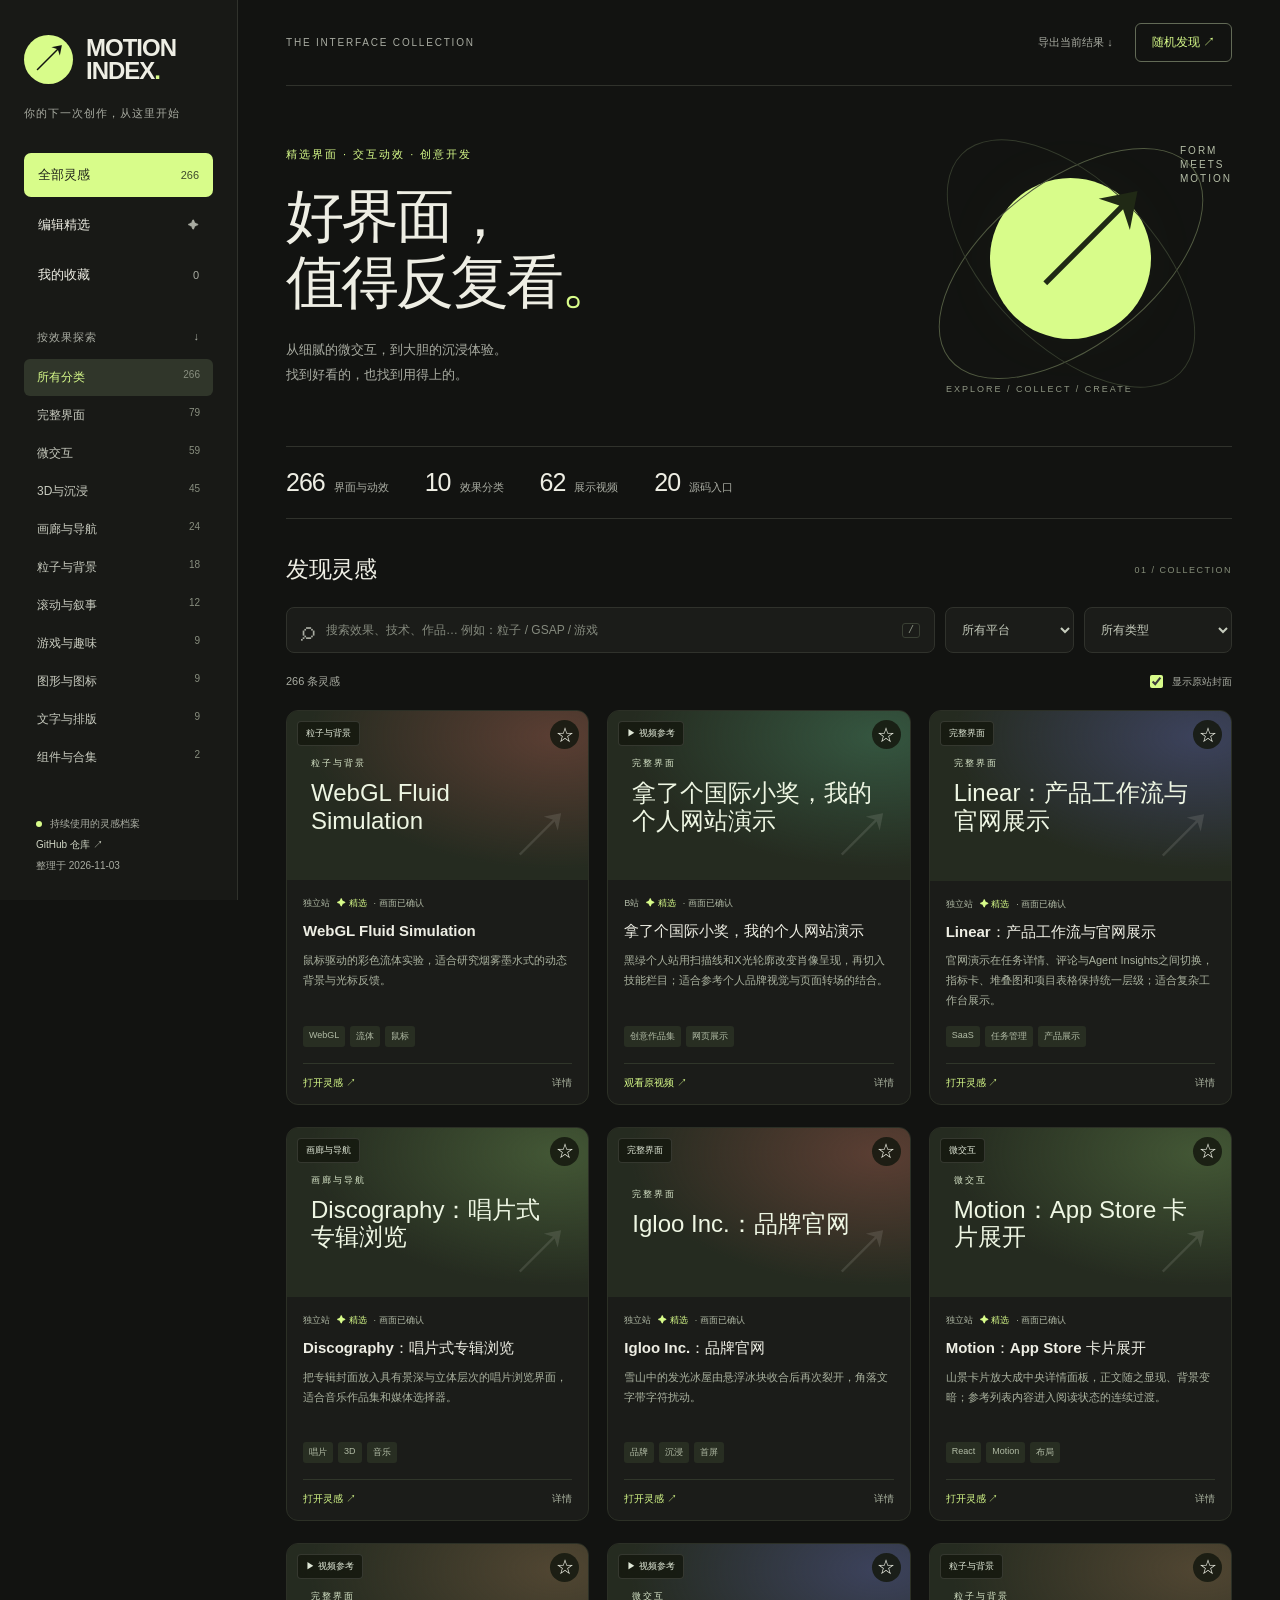
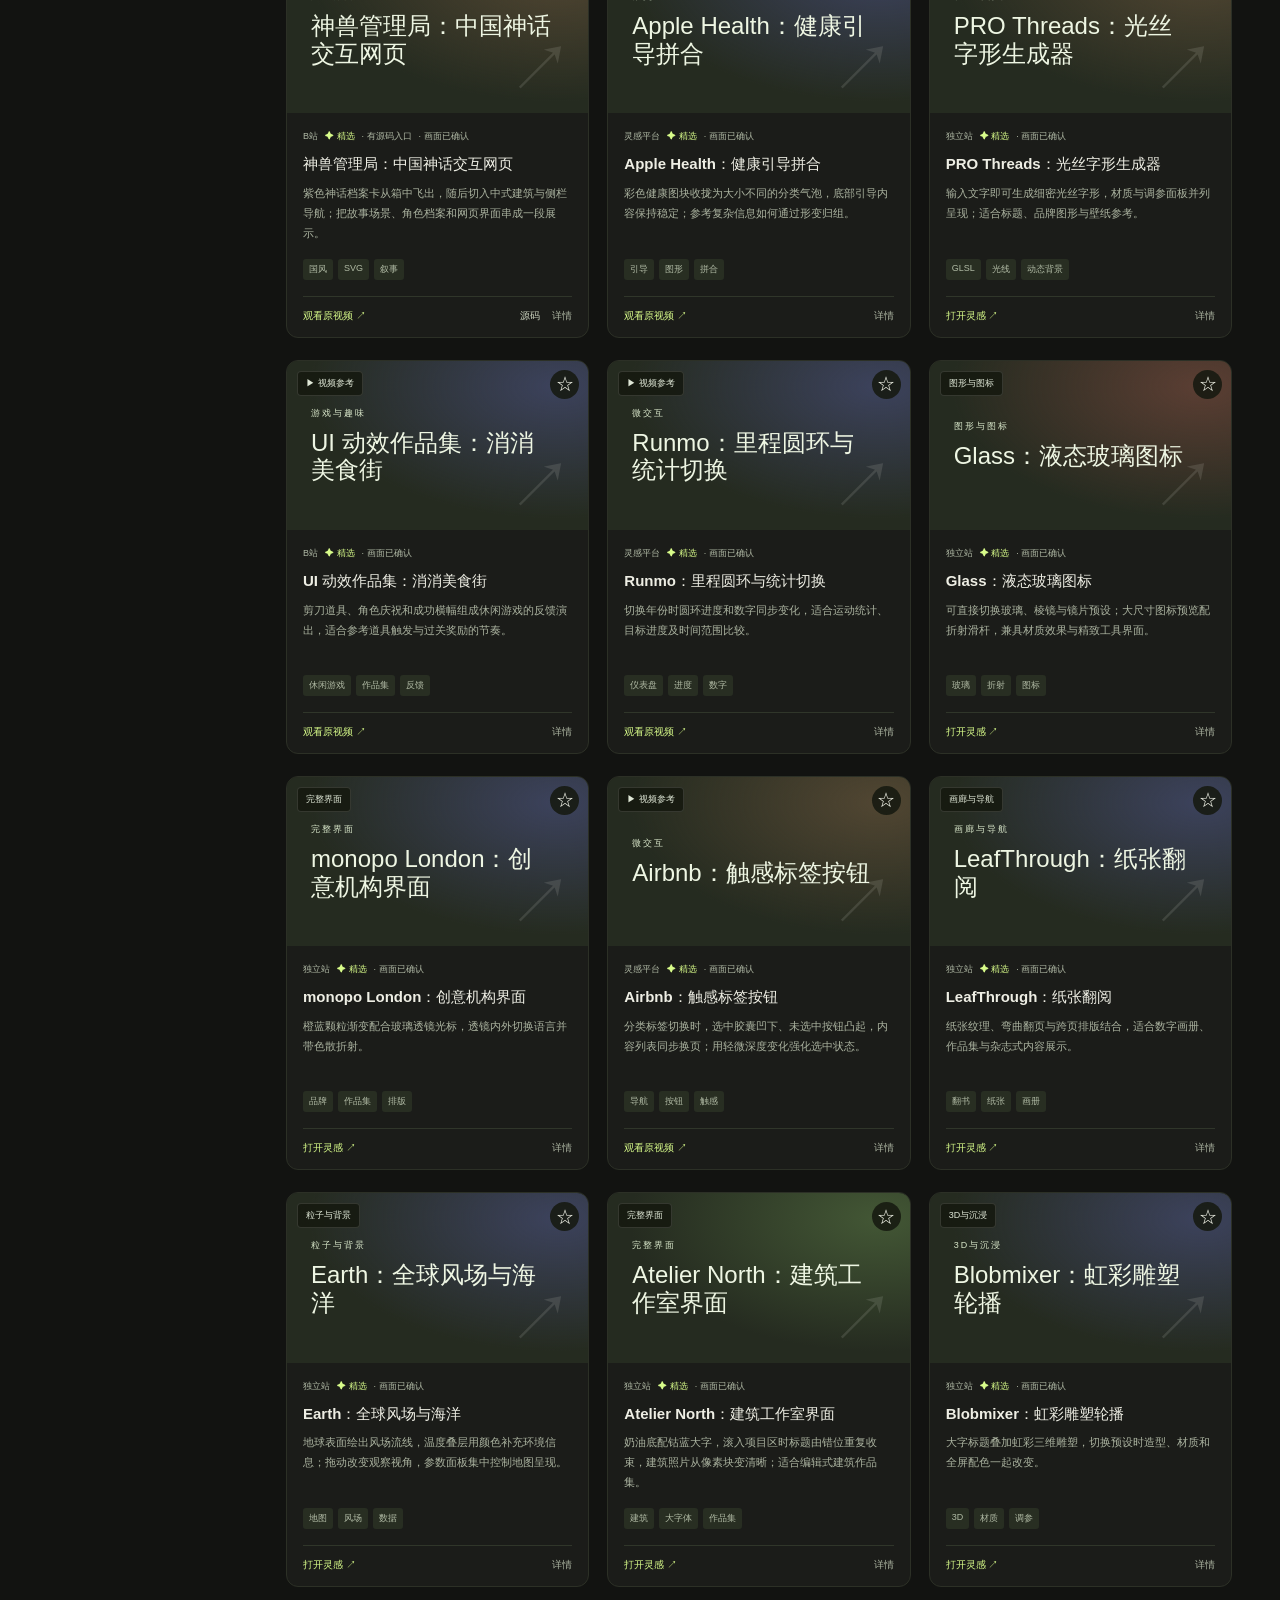
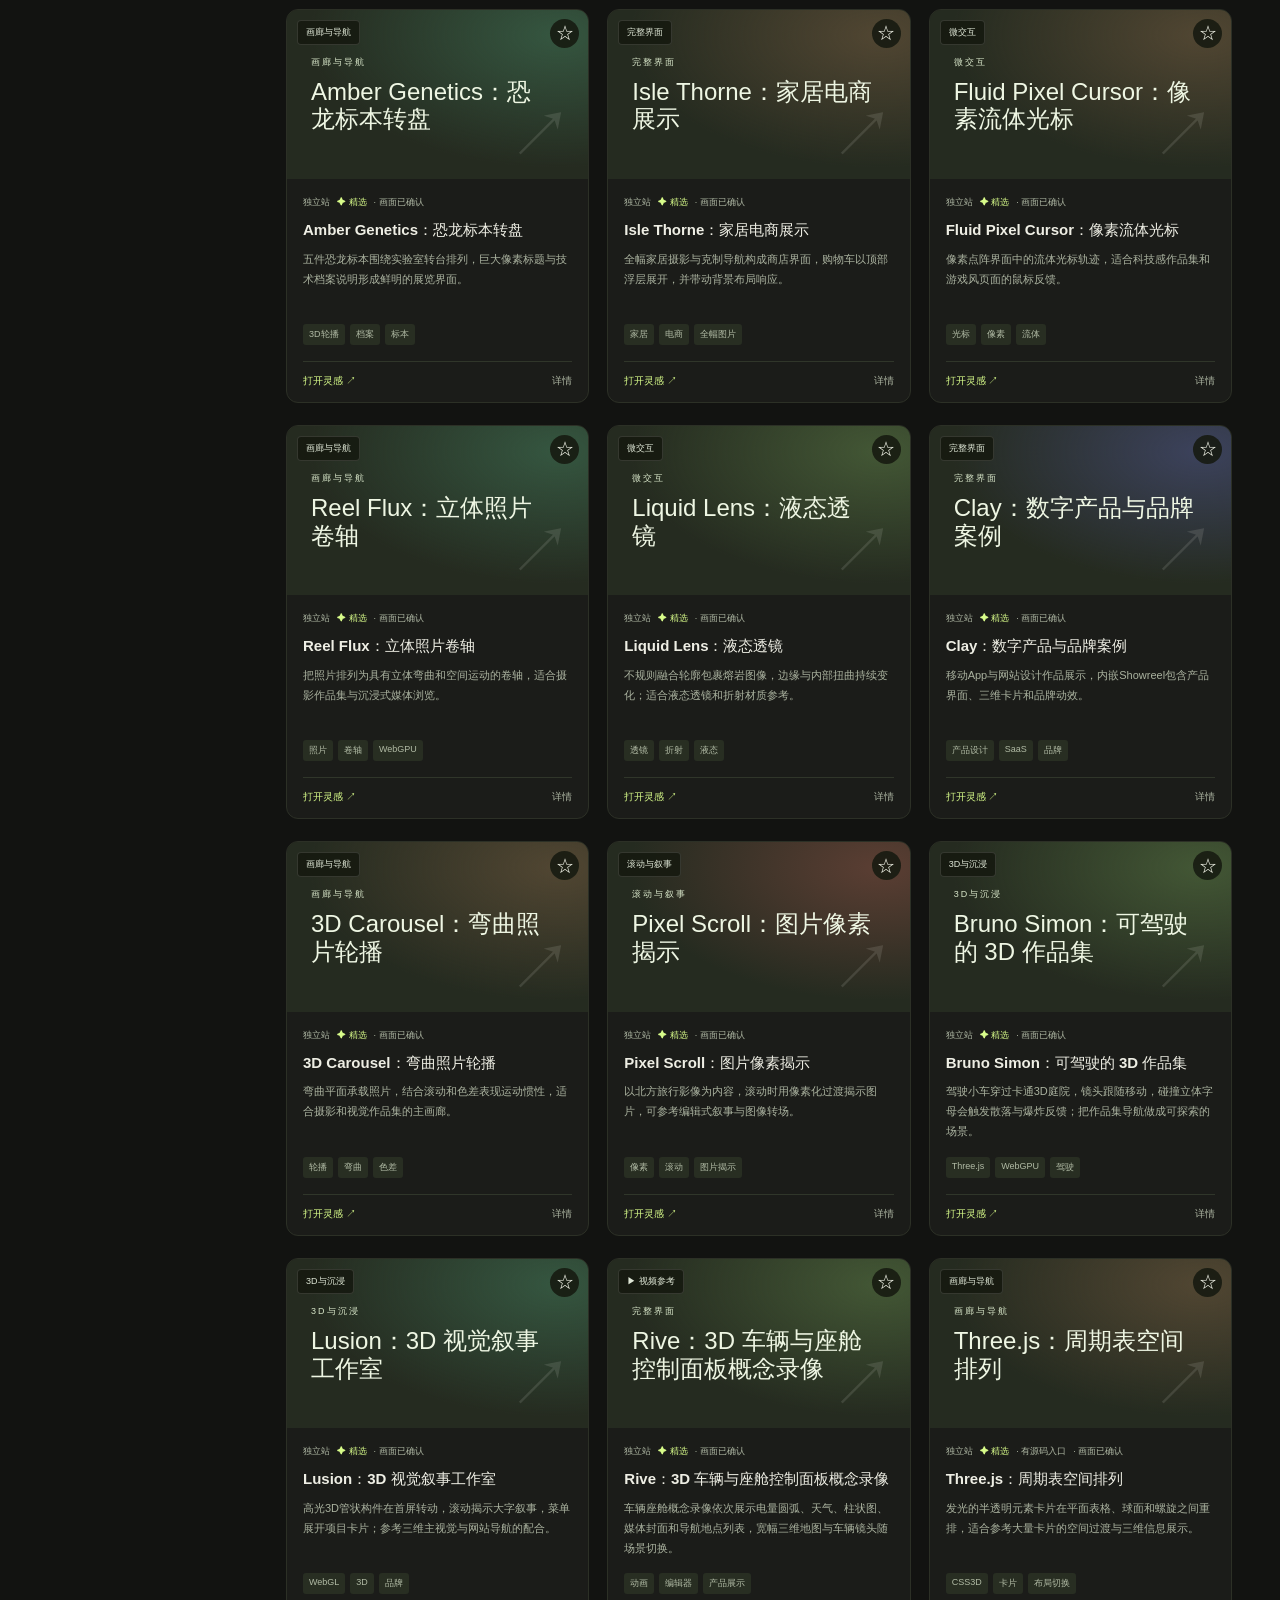
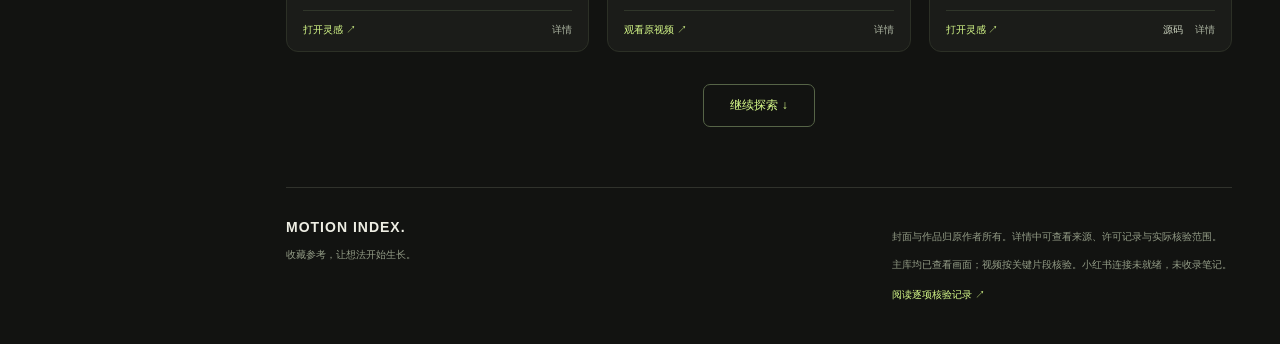
==== commit f1497471: "Audit all 173 entries and expand verified UI collection to 266" ====
--- a/index.html
+++ b/index.html
@@ -48,11 +48,11 @@
     <div id="empty" class="empty" hidden><span>↗</span><h3>还没有匹配的灵感</h3><p id="empty-message">试试其他关键词，或重置筛选。</p><button id="empty-reset">查看全部灵感</button></div>
     <button id="load-more" class="load-more" hidden>继续探索 ↓</button>
   </section>
-  <footer class="footer"><div><strong>MOTION INDEX.</strong><p>收藏参考，让想法开始生长。</p></div><div class="footer-notes"><p>封面与作品归原作者所有。详情中可查看来源、许可记录与核验范围。</p><p>本轮小红书连接未就绪，未收录笔记；视频未逐一完整播放。</p><a href="docs/research-notes.md">阅读检索说明 ↗</a></div></footer>
+  <footer class="footer"><div><strong>MOTION INDEX.</strong><p>收藏参考，让想法开始生长。</p></div><div class="footer-notes"><p>封面与作品归原作者所有。详情中可查看来源、许可记录与实际核验范围。</p><p>主库均已查看画面；视频按关键片段核验。小红书连接未就绪，未收录笔记。</p><a href="docs/current-audit.md">阅读逐项核验记录 ↗</a></div></footer>
 </main>
 <dialog id="detail" aria-labelledby="detail-title"><button id="close-detail" class="close-detail" aria-label="关闭详情">×</button><div id="detail-body"></div></dialog>
 <div id="toast" class="toast" role="status" aria-live="polite"></div>
-<script type="application/json" id="library-data">{"updated_at": "2026-11-03", "items": [{"id": "ui-50038be7f645", "name": "Discography：唱片式专辑浏览", "url": "https://dmtrbrl.github.io/discography", "platform": "独立站", "category": "画廊与导航", "tags": ["唱片", "3D", "音乐"], "description": "把专辑封面放入具有景深与立体层次的唱片浏览界面，适合音乐作品集和媒体选择器。", "kind": "在线演示", "evidence_url": "https://dmtrbrl.github.io/discography/", "discovery_url": "https://tympanus.net/codrops/hub/all/", "verification": "HTTP GET 200；浏览器截图已见实际画面：专辑封面与唱片盒画廊已渲染；未完整测试全部交互", "visual_verified": true, "checked_at": "2026-11-03", "http_status": 200, "http_final_url": "https://dmtrbrl.github.io/discography/", "page_title": "Discography", "source_title": "Discography", "featured": true, "visual_verification_note": "专辑封面与唱片盒画廊已渲染", "browser_verified": true}, {"id": "ui-5a5f7d835fec", "name": "PRO Threads：光丝文字壁纸", "url": "https://www.kubai.design/pro-threads", "platform": "独立站", "category": "粒子与背景", "tags": ["GLSL", "光线", "动态背景"], "description": "流动的发光线条与文字轮廓结合，适合作为暗色首屏、动态壁纸和品牌氛围背景。", "kind": "在线演示", "evidence_url": "https://www.kubai.design/pro-threads/", "discovery_url": "https://tympanus.net/codrops/hub/all/", "verification": "HTTP GET 200；浏览器截图已见实际画面：光丝文字画面与设置面板已渲染；第三方赞助脚本报错不影响已见主体；未完整测试全部交互", "visual_verified": true, "checked_at": "2026-11-03", "http_status": 200, "http_final_url": "https://www.kubai.design/pro-threads/", "page_title": "PRO Threads — Live Light-Thread Wallpaper", "source_title": "PRO Threads — Live Light-Thread Wallpaper", "featured": true, "visual_verification_note": "光丝文字画面与设置面板已渲染；第三方赞助脚本报错不影响已见主体", "thumbnail_url": "https://www.kubai.design/pro-threads/media/pro.jpg", "thumbnail_kind": "官方HTML OG/Twitter元数据；不是本次实测截图", "browser_verified": true}, {"name": "Linear：产品工作流与官网展示", "url": "https://linear.app", "platform": "独立站", "category": "完整界面", "tags": ["SaaS", "任务管理", "产品展示"], "description": "官网直接呈现任务、状态、评论与团队工作流，适合研究复杂 SaaS 如何组织产品演示和界面层级。", "kind": "作品", "evidence_url": "https://linear.app/", "verification": "浏览器实际页面画面已确认；未遍历所有交互", "thumbnail_url": "https://linear.app/api/og/main?title=Linear\u0026v=4", "checked_at": "2026-11-03", "license_note": "作为视觉参考收录；原站作品、品牌和素材权利属于原作者。", "http_status": 200, "http_final_url": "https://linear.app/", "featured": true, "browser_verified": true, "id": "ui-3bccbda41093"}, {"name": "WebGL Fluid Simulation", "url": "https://paveldogreat.github.io/WebGL-Fluid-Simulation", "repo_url": "", "platform": "独立站", "category": "粒子与背景", "tags": ["WebGL", "流体", "鼠标", "炫彩"], "description": "鼠标驱动的彩色流体实验，适合研究烟雾墨水式的动态背景与光标反馈。", "kind": "在线演示", "evidence_url": "https://paveldogreat.github.io/WebGL-Fluid-Simulation/", "verification": "浏览器实际显示彩色流体，已点击 Random Splats 验证交互", "license_note": "待核验；可访问或有源码不等于允许任意商用", "http_final_url": "https://paveldogreat.github.io/WebGL-Fluid-Simulation/", "http_status": 200, "source_title": "WebGL Fluid Simulation", "thumbnail_url": "https://paveldogreat.github.io/WebGL-Fluid-Simulation/logo.png", "thumbnail_kind": "官方页面 OG/Twitter 元数据；不代表运行截图", "checked_at": "2026-11-03", "browser_verified": true, "id": "ui-4f5342c04c62", "featured": true}, {"id": "ui-2395b83fe41c", "name": "Glass：液态玻璃图标", "url": "https://phileeppov.com/glass", "platform": "独立站", "category": "图形与图标", "tags": ["玻璃", "折射", "图标"], "description": "可直接切换玻璃、棱镜与镜片预设；大尺寸图标预览配折射滑杆，兼具材质效果与精致工具界面。", "kind": "在线演示", "evidence_url": "https://phileeppov.com/glass", "discovery_url": "https://tympanus.net/codrops/hub/all/", "verification": "HTTP GET 200；浏览器截图已见实际画面：玻璃图标与折射控制面板已渲染；未完整测试全部交互", "visual_verified": true, "checked_at": "2026-11-03", "http_status": 200, "http_final_url": "https://phileeppov.com/glass/", "page_title": "Glass: turn a logo into a glass app icon · phileeppov", "source_title": "Glass: turn a logo into a glass app icon · phileeppov", "featured": true, "visual_verification_note": "玻璃图标与折射控制面板已渲染", "thumbnail_url": "https://phileeppov.com/glass-og.png", "thumbnail_kind": "官方HTML OG/Twitter元数据；不是本次实测截图", "browser_verified": true}, {"id": "ui-eb648eee81b1", "name": "LeafThrough：纸张翻阅", "url": "https://dmtrbrl.github.io/leafthrough", "platform": "独立站", "category": "画廊与导航", "tags": ["翻书", "纸张", "画册"], "description": "纸张纹理、弯曲翻页与跨页排版结合，适合数字画册、作品集与杂志式内容展示。", "kind": "在线演示", "evidence_url": "https://dmtrbrl.github.io/leafthrough/", "discovery_url": "https://tympanus.net/codrops/hub/all/", "verification": "HTTP GET 200；浏览器截图已见实际画面：纸张封面、页码与翻页控件已渲染；未完整测试全部交互", "visual_verified": true, "checked_at": "2026-11-03", "http_status": 200, "http_final_url": "https://dmtrbrl.github.io/leafthrough/", "page_title": "LeafThrough · Vanilla", "source_title": "LeafThrough · Vanilla", "featured": true, "visual_verification_note": "纸张封面、页码与翻页控件已渲染", "browser_verified": true}, {"id": "ui-dd1101e4a19a", "name": "Atelier North：建筑工作室界面", "url": "https://atelier-north.crnacura.workers.dev", "platform": "独立站", "category": "完整界面", "tags": ["建筑", "大字体", "作品集"], "description": "虚构建筑工作室演示：奶油底色配钴蓝大标题、紧凑索引和项目展示，适合建筑与设计工作室参考。", "kind": "在线演示", "evidence_url": "https://atelier-north.crnacura.workers.dev/", "discovery_url": "https://tympanus.net/codrops/hub/all/", "verification": "HTTP GET 200；浏览器截图已见实际画面：建筑工作室首屏大字体与导航已渲染；未完整测试全部交互", "visual_verified": true, "checked_at": "2026-11-03", "http_status": 200, "http_final_url": "https://atelier-north.crnacura.workers.dev/", "page_title": "ATELIER NORTH", "source_title": "ATELIER NORTH", "featured": true, "visual_verification_note": "建筑工作室首屏大字体与导航已渲染", "thumbnail_url": "https://atelier-north.crnacura.workers.dev/img/ogp.jpg", "thumbnail_kind": "官方HTML OG/Twitter元数据；不是本次实测截图", "browser_verified": true}, {"id": "ui-3d0ea272e6ff", "name": "Amber Genetics：恐龙标本转盘", "url": "https://amber.isma.uy", "platform": "独立站", "category": "画廊与导航", "tags": ["3D轮播", "档案", "标本"], "description": "五件恐龙标本围绕实验室转台排列，巨大像素标题与技术档案说明形成鲜明的展览界面。", "kind": "在线演示", "evidence_url": "https://amber.isma.uy/", "discovery_url": "https://tympanus.net/codrops/hub/all/", "verification": "HTTP GET 200；浏览器截图已见实际画面：等待资源后五件恐龙转盘与档案界面已渲染；未完整测试全部交互", "visual_verified": true, "checked_at": "2026-11-03", "http_status": 200, "http_final_url": "https://amber.isma.uy/", "page_title": "Amber Genetics — Specimen archive", "source_title": "Amber Genetics — Specimen archive", "featured": true, "visual_verification_note": "等待资源后五件恐龙转盘与档案界面已渲染", "thumbnail_url": "https://amber.isma.uy/cover.jpg", "thumbnail_kind": "官方HTML OG/Twitter元数据；不是本次实测截图", "browser_verified": true}, {"id": "ui-d14acff2591f", "name": "Isle Thorne：家居电商展示", "url": "https://isle-thorne-collective.crnacura.workers.dev", "platform": "独立站", "category": "完整界面", "tags": ["家居", "电商", "全幅图片"], "description": "虚构家具商店演示：全幅室内摄影、克制导航和产品集合布局，附购物车抽屉与内容页面。", "kind": "在线演示", "evidence_url": "https://isle-thorne-collective.crnacura.workers.dev/", "discovery_url": "https://tympanus.net/codrops/hub/all/", "verification": "HTTP GET 200；浏览器截图已见实际画面：全幅家具照片和导航已渲染；未完整测试全部交互", "visual_verified": true, "checked_at": "2026-11-03", "http_status": 200, "http_final_url": "https://isle-thorne-collective.crnacura.workers.dev/", "page_title": "Isle Thorne Collective · Furniture \u0026 Interior Collections", "source_title": "Isle Thorne Collective · Furniture \u0026 Interior Collections", "featured": true, "visual_verification_note": "全幅家具照片和导航已渲染", "thumbnail_url": "https://example.com/_astro/hero.CShuixyH_1AFVYc.jpg", "thumbnail_kind": "官方HTML OG/Twitter元数据；不是本次实测截图", "browser_verified": true}, {"name": "Motion：App Store 卡片展开", "url": "https://examples.motion.dev/react/app-store", "repo_url": "", "platform": "独立站", "category": "微交互", "tags": ["React", "Motion", "布局", "卡片"], "description": "卡片扩展成全屏文章时，让图片和标题在两个状态间连续变形；适合详情页转场。", "kind": "在线演示", "evidence_url": "https://motion.dev/examples/react-app-store", "verification": "2026-11-03 IAB实际截图：初始四卡片网格；点击第一张旅行卡标题后，中央出现放大图片及详情白卡、背景遮罩。没有完整观看所有状态。", "license_note": "Motion+ 示例，完整源码与后续教程需付费；底层 Motion 库许可与示例许可需区分。", "http_check_error": "\u003curlopen error [SSL: UNEXPECTED_EOF_WHILE_READING] EOF occurred in violation of protocol (_ssl.c:1010)\u003e", "checked_at": "2026-11-03", "browser_verified": true, "access_notes": "公开独立预览可免费查看；源代码可能需要付费。", "http_final_url": "https://examples.motion.dev/react/app-store", "id": "ui-c3d346ac0377", "featured": true}, {"id": "ui-d8dd476de410", "name": "Fluid Pixel Cursor：像素流体光标", "url": "https://nestorrig.github.io/Fluid-Pixel-Cursor-Effect", "platform": "独立站", "category": "微交互", "tags": ["光标", "像素", "流体"], "description": "像素点阵界面中的流体光标轨迹，适合科技感作品集和游戏风页面的鼠标反馈。", "kind": "在线演示", "evidence_url": "https://nestorrig.github.io/Fluid-Pixel-Cursor-Effect/", "discovery_url": "https://tympanus.net/codrops/hub/all/", "verification": "HTTP GET 200；浏览器截图已见实际画面：像素点阵和标题已渲染；未完成鼠标轨迹交互核验；未完整测试全部交互", "visual_verified": true, "checked_at": "2026-11-03", "http_status": 200, "http_final_url": "https://nestorrig.github.io/Fluid-Pixel-Cursor-Effect/", "page_title": "Fluid Pixel Cursor", "source_title": "Fluid Pixel Cursor", "featured": true, "visual_verification_note": "像素点阵和标题已渲染；未完成鼠标轨迹交互核验", "thumbnail_url": "https://nestorrig.github.io/Fluid-Pixel-Cursor-Effect/img/cover/cover_fluid-pixel-cursor.png", "thumbnail_kind": "官方HTML OG/Twitter元数据；不是本次实测截图", "browser_verified": true}, {"id": "ui-493178a79596", "name": "Reel Flux：立体照片卷轴", "url": "https://saurow-reel.vercel.app", "platform": "独立站", "category": "画廊与导航", "tags": ["照片", "卷轴", "WebGPU"], "description": "把照片排列为具有立体弯曲和空间运动的卷轴，适合摄影作品集与沉浸式媒体浏览。", "kind": "在线演示", "evidence_url": "https://saurow-reel.vercel.app/", "discovery_url": "https://tympanus.net/codrops/hub/all/", "verification": "HTTP GET 200；浏览器截图已见实际画面：三张照片与卷轴浏览首屏已渲染；未完整测试全部交互", "visual_verified": true, "checked_at": "2026-11-03", "http_status": 200, "http_final_url": "https://saurow-reel.vercel.app/", "page_title": "Reel Flux — 3D WebGPU Photo Reel", "source_title": "Reel Flux — 3D WebGPU Photo Reel", "featured": true, "visual_verification_note": "三张照片与卷轴浏览首屏已渲染", "access_notes": "GPU图形演示；跨设备兼容性未测试，首次加载可能需要等待资源。", "browser_verified": true}, {"name": "Apple Health：健康引导拼合", "url": "https://60fps.design/shots/apple-health-longevity-intro-animation", "platform": "灵感平台", "category": "微交互", "tags": ["引导", "图形", "拼合"], "description": "不同健康主题的图形依次展开，再拼合为完整圆形图；参考分阶段引导如何汇总成一个视觉结论。", "kind": "视频", "evidence_url": "https://60fps.design/shots/apple-health-longevity-intro-animation", "verification": "2026-11-03 IAB截图实际看到健康引导页面与彩色气泡；主video readyState=4、paused=false、currentTime\u003e0，视频时长8.883333秒。仅核验可播放及画面，未逐条完整观看。", "thumbnail_url": "https://video.gumlet.io/66b49d08225b7b88f78b7b44/6ac725cf1bbc375977910ca3/thumbnail-1-0.png?width=800", "checked_at": "2026-11-03", "license_note": "作为视觉参考收录；原站作品、品牌和素材权利属于原作者。", "http_status": 200, "http_final_url": "https://60fps.design/shots/apple-health-longevity-intro-animation", "featured": true, "thumbnail_kind": "对应App动效录像的公开海报", "browser_verified": true, "id": "ui-e2d764a96402"}, {"id": "ui-d14e0fb43d90", "name": "Liquid Lens：液态透镜", "url": "https://angelolibero.github.io/liquid-lens", "platform": "独立站", "category": "微交互", "tags": ["透镜", "折射", "液态"], "description": "液态镜片与融合形体产生折射扭曲，适合悬停放大镜、流体光标与背景透镜效果。", "kind": "在线演示", "evidence_url": "https://angelolibero.github.io/liquid-lens/", "discovery_url": "https://tympanus.net/codrops/hub/all/", "verification": "HTTP GET 200；浏览器截图已见实际画面：流体透镜、图片和设置界面已渲染；未完整测试全部交互", "visual_verified": true, "checked_at": "2026-11-03", "http_status": 200, "http_final_url": "https://angelolibero.github.io/liquid-lens/", "page_title": "Liquid Lens", "source_title": "Liquid Lens", "featured": true, "visual_verification_note": "流体透镜、图片和设置界面已渲染", "browser_verified": true}, {"name": "Runmo：里程圆环与统计切换", "url": "https://60fps.design/shots/runmo-distance-wheel-fill-interaction", "platform": "灵感平台", "category": "微交互", "tags": ["仪表盘", "进度", "数字"], "description": "切换年份时圆环进度和数字同步变化，适合运动统计、目标进度及时间范围比较。", "kind": "视频", "evidence_url": "https://60fps.design/shots/runmo-distance-wheel-fill-interaction", "verification": "2026-11-03 IAB截图实际看到黑黄运动数据盘；主video readyState=4、paused=false、currentTime\u003e0，视频时长8.8秒。仅核验可播放及画面，未逐条完整观看。", "thumbnail_url": "https://video.gumlet.io/66b49d08225b7b88f78b7b44/6a9e9bb5aa4fda3466669497/thumbnail-1-0.png?width=800", "checked_at": "2026-11-03", "license_note": "作为视觉参考收录；原站作品、品牌和素材权利属于原作者。", "http_status": 200, "http_final_url": "https://60fps.design/shots/runmo-distance-wheel-fill-interaction", "featured": true, "thumbnail_kind": "对应App动效录像的公开海报", "browser_verified": true, "id": "ui-63d45ec5ac1b"}, {"name": "Airbnb：触感标签按钮", "url": "https://60fps.design/shots/airbnb-tactile-tab-button-interaction", "platform": "灵感平台", "category": "微交互", "tags": ["导航", "按钮", "触感"], "description": "点击胶囊标签时先弹性缩小，选中高亮滑动，骨架卡片淡入实际内容；适合导航切换与加载反馈。", "kind": "视频", "evidence_url": "https://60fps.design/shots/airbnb-tactile-tab-button-interaction", "verification": "2026-11-03 IAB截图实际看到Airbnb立体分类按钮；主video readyState=4、paused=false、currentTime\u003e0，视频时长6.5秒。仅核验可播放及画面，未逐条完整观看。", "thumbnail_url": "https://video.gumlet.io/66b49d08225b7b88f78b7b44/6a796336a219b0caeb69c119/thumbnail-1-0.png?width=800", "checked_at": "2026-11-03", "license_note": "作为视觉参考收录；原站作品、品牌和素材权利属于原作者。", "http_check_error": "\u003curlopen error timed out\u003e", "featured": true, "thumbnail_kind": "对应App动效录像的公开海报", "browser_verified": true, "id": "ui-acbbbd63d54c"}, {"id": "ui-f317bcd810bf", "name": "3D Carousel：弯曲照片轮播", "url": "https://3d-carousel.thibaut-lefrancois.com", "platform": "独立站", "category": "画廊与导航", "tags": ["轮播", "弯曲", "色差"], "description": "弯曲平面承载照片，结合滚动和色差表现运动惯性，适合摄影和视觉作品集的主画廊。", "kind": "在线演示", "evidence_url": "https://3d-carousel.thibaut-lefrancois.com/", "discovery_url": "https://tympanus.net/codrops/hub/all/page/2/", "verification": "HTTP GET 200；浏览器截图已见实际画面：等待资源后弯曲照片轮播已渲染；未完整测试全部交互", "visual_verified": true, "checked_at": "2026-11-03", "http_status": 200, "http_final_url": "https://3d-carousel.thibaut-lefrancois.com/", "page_title": "3D Carousel by @thibautlfr", "source_title": "3D Carousel by @thibautlfr", "featured": true, "visual_verification_note": "等待资源后弯曲照片轮播已渲染", "thumbnail_url": "https://3d-carousel.thibaut-lefrancois.com/og.jpg", "thumbnail_kind": "官方HTML OG/Twitter元数据；不是本次实测截图", "browser_verified": true}, {"name": "Earth：全球风场与海洋", "url": "https://earth.nullschool.net", "platform": "独立站", "category": "粒子与背景", "tags": ["地图", "风场", "数据", "粒子"], "description": "地图支持风、洋流与波浪动画以及时间和图层切换，适合环境数据界面和流向视觉参考。", "kind": "作品", "evidence_url": "https://earth.nullschool.net/", "verification": "2026-11-03 IAB截图观察：实际看到亚洲与太平洋区域3D地球，连续两张截图从短粒子形成更长风场流线及气旋，确认动态渲染。", "thumbnail_url": "", "checked_at": "2026-11-03", "license_note": "作为视觉参考收录；原站作品、品牌和素材权利属于原作者。", "http_check_error": "\u003curlopen error timed out\u003e", "featured": true, "browser_verified": true, "id": "ui-fddafe6c9e61"}, {"id": "ui-0bf8ee533eca", "name": "Ripple：图像水纹悬停", "url": "https://ripple-effect-webgl.vercel.app", "platform": "独立站", "category": "微交互", "tags": ["水纹", "图片", "WebGL"], "description": "图像表面的水波与折射响应指针，适合摄影卡片、产品缩略图和液体质感悬停反馈。", "kind": "在线演示", "evidence_url": "https://ripple-effect-webgl.vercel.app/", "discovery_url": "https://tympanus.net/codrops/hub/all/page/3/", "verification": "HTTP GET 200；浏览器截图已见实际画面：等待资源后花卉图片已渲染；未完成悬停交互核验；未完整测试全部交互", "visual_verified": true, "checked_at": "2026-11-03", "http_status": 200, "http_final_url": "https://ripple-effect-webgl.vercel.app/", "page_title": "Ripple Effect WebGL", "source_title": "Ripple Effect WebGL", "featured": true, "visual_verification_note": "等待资源后花卉图片已渲染；未完成悬停交互核验", "browser_verified": true}, {"id": "ui-1d41e9047871", "name": "Pixel Scroll：图片像素揭示", "url": "https://pixelimageeffect.pages.dev", "platform": "独立站", "category": "滚动与叙事", "tags": ["像素", "滚动", "图片揭示"], "description": "以北方旅行影像为内容，滚动时用像素化过渡揭示图片，可参考编辑式叙事与图像转场。", "kind": "在线演示", "evidence_url": "https://pixelimageeffect.pages.dev/", "discovery_url": "https://tympanus.net/codrops/hub/all/page/3/", "verification": "HTTP GET 200；浏览器截图已见实际画面：滚动后已见图像像素揭示画面；未完整测试全部交互", "visual_verified": true, "checked_at": "2026-11-03", "http_status": 200, "http_final_url": "https://pixelimageeffect.pages.dev/", "page_title": "WebGL Pixel Effect on Scroll with GSAP, Three.js and Astro", "source_title": "WebGL Pixel Effect on Scroll with GSAP, Three.js and Astro", "featured": true, "visual_verification_note": "滚动后已见图像像素揭示画面", "browser_verified": true}, {"name": "Vanta.js", "url": "https://www.vantajs.com", "repo_url": "https://github.com/tengbao/vanta", "platform": "独立站", "category": "3D与沉浸", "tags": ["Three.js", "p5.js", "背景", "鼠标"], "description": "交互式网站背景可即时调色与参数，适合不放视频也有动态氛围的首屏。", "kind": "在线演示", "evidence_url": "https://www.vantajs.com/", "verification": "2026-11-03 IAB截图观察：初始实际看到满屏粉色三角鸟群；第二张截图鸟群已聚成另一形态，说明动态在运行，右侧自定义参数面板也可见。", "license_note": "待核验；可访问或有源码不等于允许任意商用", "http_final_url": "https://www.vantajs.com/", "http_status": 200, "source_title": "Vanta.js - Animated 3D Backgrounds For Your Website", "thumbnail_url": "https://www.vantajs.com/gallery/fb-share-image.jpg", "thumbnail_kind": "官方页面 OG/Twitter 元数据；不代表运行截图", "checked_at": "2026-11-03", "browser_verified": true, "id": "ui-baa10030c37c", "featured": false}, {"name": "Atropos", "url": "https://atroposjs.com", "repo_url": "https://github.com/nolimits4web/atropos", "platform": "独立站", "category": "3D与沉浸", "tags": ["JavaScript", "React", "视差", "卡片"], "description": "分层图片随指针形成空间视差，官网有游戏封面和电影海报式展示。", "kind": "在线演示", "evidence_url": "https://atroposjs.com/", "verification": "2026-11-03 IAB截图观察：实际看到完整紫色森林山峰分层首屏卡片；指针点击装饰logo后卡片框及图层构图发生变化。未测试全部showcase卡片。", "license_note": "官方首页明确 MIT。", "http_check_error": "\u003curlopen error [SSL: UNEXPECTED_EOF_WHILE_READING] EOF occurred in violation of protocol (_ssl.c:1010)\u003e", "checked_at": "2026-11-03", "browser_verified": true, "id": "ui-d3f99efe4340", "featured": false}, {"name": "Raycast：键盘与命令面板展示", "url": "https://www.raycast.com", "platform": "独立站", "category": "完整界面", "tags": ["效率工具", "键盘", "命令面板"], "description": "官网以键盘、快捷操作和扩展目录解释产品。适合命令面板、效率工具和快捷键可视化参考。", "kind": "作品", "evidence_url": "https://www.raycast.com/", "verification": "浏览器实际页面画面已确认；未遍历所有交互", "thumbnail_url": "https://www.raycast.com/opengraph-image-pwu6ef.png?opengraph-image.1f-98etzkaz5s.png", "checked_at": "2026-11-03", "license_note": "作为视觉参考收录；原站作品、品牌和素材权利属于原作者。", "http_status": 200, "http_final_url": "https://www.raycast.com/", "browser_verified": true, "id": "ui-969036f62256", "featured": false}, {"name": "Sonner", "url": "https://sonner.emilkowal.ski", "repo_url": "https://github.com/emilkowalski/sonner", "platform": "独立站", "category": "微交互", "tags": ["React", "Toast", "堆叠", "通知"], "description": "通知堆叠、展开、滑动方向和状态反馈可现场比较，是克制产品动效的参考。", "kind": "在线演示", "evidence_url": "https://sonner.emilkowal.ski/", "verification": "2026-11-03 IAB截图和只读演示交互：点击 Render a toast 后，右下角实际出现Sonner通知卡片；首屏堆叠卡片可见。", "license_note": "待核验；可访问或有源码不等于允许任意商用", "http_final_url": "https://sonner.emilkowal.ski/", "http_status": 200, "source_title": "Sonner", "thumbnail_url": "https://sonner.emilkowal.ski/opengraph-image.png?d5e368c2f1b9b507", "thumbnail_kind": "官方页面 OG/Twitter 元数据；不代表运行截图", "checked_at": "2026-11-03", "browser_verified": true, "id": "ui-7b1000e41c11", "featured": false}, {"name": "Vaul", "url": "https://vaul.emilkowal.ski", "repo_url": "https://github.com/emilkowalski/vaul", "platform": "独立站", "category": "微交互", "tags": ["React", "抽屉", "移动端", "手势"], "description": "移动端风格抽屉的独立演示入口，适合研究面板进入与拖动关闭。 仓库已声明停止维护，收录用途以交互参考为主。", "kind": "在线演示", "evidence_url": "https://vaul.emilkowal.ski/", "verification": "2026-11-03 IAB截图和只读演示交互：点击 Open Drawer 后白色底部抽屉展开，顶部灰色背景板缩进及圆角可见。", "license_note": "待核验；可访问或有源码不等于允许任意商用", "http_check_error": "\u003curlopen error [SSL: UNEXPECTED_EOF_WHILE_READING] EOF occurred in violation of protocol (_ssl.c:1010)\u003e", "maintenance_note": "仓库 README 当前声明 unmaintained。", "checked_at": "2026-11-03", "browser_verified": true, "id": "ui-c881286456e3", "featured": false}, {"name": "Motion：Coverflow 画廊", "url": "https://examples.motion.dev/react/gallery-coverflow", "repo_url": "", "platform": "独立站", "category": "画廊与导航", "tags": ["React", "Motion", "Coverflow", "3D"], "description": "封面流式图片浏览，适合展示专辑、项目封面和精选商品。", "kind": "在线演示", "evidence_url": "https://motion.dev/examples/react-gallery-coverflow", "verification": "2026-11-03 IAB实际截图看到中央樱桃冰棒及左右倾斜的12张彩色图片。文档iframe起初出现暗色占位，独立预览正常。未测试拖拽/轮播。", "license_note": "Motion+ Gallery 示例，完整源码需付费。", "http_check_error": "\u003curlopen error [SSL: UNEXPECTED_EOF_WHILE_READING] EOF occurred in violation of protocol (_ssl.c:1010)\u003e", "checked_at": "2026-11-03", "browser_verified": true, "access_notes": "公开独立预览可免费查看；源代码可能需要付费。", "http_final_url": "https://examples.motion.dev/react/gallery-coverflow", "id": "ui-64bfe5322dfc", "featured": false}, {"name": "Kokonut：滑动确认", "url": "https://kokonutui.com/docs/buttons/slide-to-confirm", "repo_url": "", "platform": "独立站", "category": "微交互", "tags": ["React", "Motion", "手势", "按钮"], "description": "将确认按钮变成可拖动到底或甩动触发的滑块，适合有明确终点的操作反馈。", "kind": "在线演示", "evidence_url": "https://kokonutui.com/docs/buttons/slide-to-confirm", "verification": "2026-11-03 IAB截图和只读演示交互：真实组件可见；对演示按钮按Enter后滑块到右侧并出现Paying状态，随后复位。未测试鼠标拖拽。", "license_note": "官方文档说明免费开源组件；使用前核对完整许可。", "http_final_url": "https://kokonutui.com/docs/buttons/slide-to-confirm", "http_status": 200, "source_title": "Slide to Confirm - React Component | Kokonut UI", "thumbnail_url": "https://kokonutui.com/docs-og/buttons/slide-to-confirm/image.png", "thumbnail_kind": "官方页面 OG/Twitter 元数据；不代表运行截图", "checked_at": "2026-11-03", "browser_verified": true, "id": "ui-82023a212009", "featured": false}, {"name": "Kokonut：刻度旋钮", "url": "https://kokonutui.com/docs/inputs/detent-dial", "repo_url": "", "platform": "独立站", "category": "微交互", "tags": ["React", "Motion", "拟物", "惯性"], "description": "旋钮在刻度间吸附并能随甩动惯性转动，适合音量、温度等连续参数。", "kind": "在线演示", "evidence_url": "https://kokonutui.com/docs/inputs/detent-dial", "verification": "2026-11-03 IAB截图和只读演示交互：真实圆形温度旋钮可见，按ArrowRight后21.0°变为21.5°，刻度位置反馈可见。", "license_note": "官方文档说明免费开源组件；使用前核对完整许可。", "http_final_url": "https://kokonutui.com/docs/inputs/detent-dial", "http_status": 200, "source_title": "Detent Dial - React Component | Kokonut UI", "thumbnail_url": "https://kokonutui.com/docs-og/inputs/detent-dial/image.png", "thumbnail_kind": "官方页面 OG/Twitter 元数据；不代表运行截图", "checked_at": "2026-11-03", "browser_verified": true, "id": "ui-2fb982e9bfb1", "featured": false}, {"name": "Kokonut：液体仪表", "url": "https://kokonutui.com/docs/cards/liquid-gauge", "repo_url": "", "platform": "独立站", "category": "粒子与背景", "tags": ["React", "液体", "图表", "拟物"], "description": "把存储用量变成会晃动、起泡和起波纹的液体仪表，适合有趣的数据卡。", "kind": "在线演示", "evidence_url": "https://kokonutui.com/docs/cards/liquid-gauge", "verification": "2026-11-03 IAB截图和只读演示交互：真实黑白液体储存卡可见；按ArrowUp后72%变为73%、92.2变93.4GB。未测试鼠标波纹。", "license_note": "官方文档说明免费开源组件；使用前核对完整许可。", "http_final_url": "https://kokonutui.com/docs/cards/liquid-gauge", "http_status": 200, "source_title": "Liquid Gauge - React Component | Kokonut UI", "thumbnail_url": "https://kokonutui.com/docs-og/cards/liquid-gauge/image.png", "thumbnail_kind": "官方页面 OG/Twitter 元数据；不代表运行截图", "checked_at": "2026-11-03", "browser_verified": true, "id": "ui-51edcd65f335", "featured": false}, {"name": "React Bits：Aurora 极光", "url": "https://reactbits.dev/backgrounds/aurora", "repo_url": "https://github.com/DavidHDev/react-bits", "platform": "独立站", "category": "3D与沉浸", "tags": ["React", "OGL", "极光", "背景"], "description": "柔和极光横过页面并向指针缓慢漂移，适合安静但有动态氛围的首页。", "kind": "在线演示", "evidence_url": "https://reactbits.dev/backgrounds/aurora", "verification": "2026-11-03 IAB截图和只读演示交互：首次截图短暂空白，加载后截图实际看到紫蓝绿极光预览及完整控制界面。未测试每种参数。", "license_note": "React Bits 当前为 MIT + Commons Clause；需核对完整许可。", "http_check_error": "\u003curlopen error [SSL: UNEXPECTED_EOF_WHILE_READING] EOF occurred in violation of protocol (_ssl.c:1010)\u003e", "checked_at": "2026-11-03", "browser_verified": true, "id": "ui-464ab000e19f", "featured": false}, {"name": "Magic UI：Animated Beam", "url": "https://magicui.design/docs/components/animated-beam", "repo_url": "https://github.com/magicuidesign/magicui", "platform": "独立站", "category": "图形与图标", "tags": ["React", "SVG", "连线", "数据流"], "description": "光沿连接图标的曲线路径传播，适合画产品集成、数据流和工作流关系。", "kind": "在线演示", "evidence_url": "https://magicui.design/docs/components/animated-beam", "verification": "2026-11-03 IAB截图和只读演示交互：实际看到中心OpenAI图标与周围应用图标连线的预览。截图未捕捉到彩色光束运动，故仅确认预览组件已渲染，未确认动态完整表现。", "license_note": "官方组件库仓库 MIT；Logo 等素材另核使用权。", "http_final_url": "https://magicui.design/docs/components/animated-beam", "http_status": 200, "source_title": "Animated Beam | React Components \u0026 Templates", "thumbnail_url": "https://magicui.design/og?title=Animated+Beam\u0026description=An+animated+beam+of+light+which+travels+along+a+path.+Useful+for+showcasing+the+%22integration%22+features+of+a+website.", "thumbnail_kind": "官方页面 OG/Twitter 元数据；不代表运行截图", "checked_at": "2026-11-03", "browser_verified": true, "id": "ui-55f58232ad43", "featured": false}, {"name": "Aceternity：Container Scroll", "url": "https://ui.aceternity.com/live-preview/container-scroll-animation-demo", "repo_url": "", "platform": "独立站", "category": "滚动与叙事", "tags": ["React", "Motion", "3D", "产品展示"], "description": "容器随滚动进行 3D 旋转，适合让产品截图从倾斜状态进入阅读位置。", "kind": "在线演示", "evidence_url": "https://ui.aceternity.com/components/container-scroll-animation", "verification": "2026-11-03 IAB截图和只读演示交互：独立预览实际看到倾斜3D界面板，PageDown后板面转为正面。无需登录或付费。", "license_note": "以官方该组件及网站当前条款为准；勿与 Pro 模板许可混淆。", "http_final_url": "https://ui.aceternity.com/live-preview/container-scroll-animation-demo", "http_status": 200, "source_title": "Container Scroll Animation | Aceternity UI", "thumbnail_url": "https://assets.aceternity.com/cloudinary_bkp/Hero_Scroll_xzhqrj.webp", "thumbnail_kind": "官方页面 OG/Twitter 元数据；不代表运行截图", "checked_at": "2026-11-03", "browser_verified": true, "id": "ui-0f77dedc1387", "featured": false}, {"name": "Revolut：卡片就绪动画", "url": "https://60fps.design/shots/revolut-card-ready-animation", "platform": "灵感平台", "category": "3D与沉浸", "tags": ["金融", "3D卡片", "成功状态"], "description": "渐变表面收拢为透视卡片，成功文案与按钮同步进入；适合开户完成或数字卡发放反馈。", "kind": "视频", "evidence_url": "https://60fps.design/shots/revolut-card-ready-animation", "verification": "2026-11-03 IAB截图实际看到紫红金属卡展示；主video readyState=4、paused=false、currentTime\u003e0，视频时长9.183333秒。仅核验可播放及画面，未逐条完整观看。", "thumbnail_url": "https://video.gumlet.io/66b49d08225b7b88f78b7b44/6a9e9e212f578a19ae25f6c8/thumbnail-1-0.png?width=800", "checked_at": "2026-11-03", "license_note": "作为视觉参考收录；原站作品、品牌和素材权利属于原作者。", "http_status": 200, "http_final_url": "https://60fps.design/shots/revolut-card-ready-animation", "thumbnail_kind": "对应App动效录像的公开海报", "browser_verified": true, "id": "ui-9d54bcf05870", "featured": false}, {"name": "Circle：头像气泡开场", "url": "https://60fps.design/shots/circle-splash-bubbles-pop-interaction", "platform": "灵感平台", "category": "微交互", "tags": ["社群", "气泡", "弹性"], "description": "头像和话题气泡交替弹出并重排，适合社群产品的开场与活跃氛围表达。", "kind": "视频", "evidence_url": "https://60fps.design/shots/circle-splash-bubbles-pop-interaction", "verification": "2026-11-03 IAB截图实际看到圆形人物头像群；主video readyState=4、paused=false、currentTime\u003e0，视频时长20.166667秒。仅核验可播放及画面，未逐条完整观看。", "thumbnail_url": "https://video.gumlet.io/66b49d08225b7b88f78b7b44/6ad76a16a0513a841f821492/thumbnail-1-0.png?width=800", "checked_at": "2026-11-03", "license_note": "作为视觉参考收录；原站作品、品牌和素材权利属于原作者。", "http_status": 200, "http_final_url": "https://60fps.design/shots/circle-splash-bubbles-pop-interaction", "thumbnail_kind": "对应App动效录像的公开海报", "browser_verified": true, "id": "ui-140fc544f362", "featured": false}, {"name": "Brick：翻转价值主张文字", "url": "https://60fps.design/shots/brick-intro-value-prop-text-flip-interaction", "platform": "灵感平台", "category": "文字与排版", "tags": ["文字", "翻转", "引导"], "description": "引导标题循环切换动词，适合将多个使用场景压缩到同一句主文案。", "kind": "视频", "evidence_url": "https://60fps.design/shots/brick-intro-value-prop-text-flip-interaction", "verification": "2026-11-03 IAB截图实际看到Brick介绍页及底部切换文字；主video readyState=4、paused=false、currentTime\u003e0，视频时长8.2秒。仅核验可播放及画面，未逐条完整观看。", "thumbnail_url": "https://video.gumlet.io/66b49d08225b7b88f78b7b44/6ad76a161ab4445ed4e6277b/thumbnail-1-0.png?width=800", "checked_at": "2026-11-03", "license_note": "作为视觉参考收录；原站作品、品牌和素材权利属于原作者。", "http_status": 200, "http_final_url": "https://60fps.design/shots/brick-intro-value-prop-text-flip-interaction", "thumbnail_kind": "对应App动效录像的公开海报", "browser_verified": true, "id": "ui-d820b453d412", "featured": false}, {"name": "Plasma：卡片展开为底部抽屉", "url": "https://60fps.design/shots/plasma-duo-style-bottom-sheet-open-interaction", "platform": "灵感平台", "category": "微交互", "tags": ["抽屉", "共享元素", "弹性"], "description": "优惠卡片变形为详情抽屉，背景变暗模糊；适合保持列表与详情之间的空间关系。", "kind": "视频", "evidence_url": "https://60fps.design/shots/plasma-duo-style-bottom-sheet-open-interaction", "verification": "2026-11-03 IAB截图实际看到Plasma深色卡片页面；主video readyState=4、paused=false、currentTime\u003e0，视频时长12.966667秒。仅核验可播放及画面，未逐条完整观看。", "thumbnail_url": "https://video.gumlet.io/66b49d08225b7b88f78b7b44/6ad76b45e59c41063b892f11/thumbnail-1-0.png?width=800", "checked_at": "2026-11-03", "license_note": "作为视觉参考收录；原站作品、品牌和素材权利属于原作者。", "http_status": 200, "http_final_url": "https://60fps.design/shots/plasma-duo-style-bottom-sheet-open-interaction", "thumbnail_kind": "对应App动效录像的公开海报", "browser_verified": true, "id": "ui-d7a5cc1cd78f", "featured": false}, {"name": "Duolingo：雕塑奖励揭晓", "url": "https://60fps.design/shots/duolingo-sparkle-sculpt-pop-interaction", "platform": "灵感平台", "category": "游戏与趣味", "tags": ["奖励", "吉祥物", "粒子"], "description": "石块在烟尘与闪光中揭晓吉祥物雕塑，再用弹跳强调奖励；参考成就系统的揭晓时刻。", "kind": "视频", "evidence_url": "https://60fps.design/shots/duolingo-sparkle-sculpt-pop-interaction", "verification": "2026-11-03 IAB截图实际看到多邻国奖励雕塑与进度条；主video readyState=4、paused=false、currentTime\u003e0，视频时长4秒。仅核验可播放及画面，未逐条完整观看。", "thumbnail_url": "https://video.gumlet.io/66b49d08225b7b88f78b7b44/6ac7263741d1f14ce097440e/thumbnail-1-0.png?width=800", "checked_at": "2026-11-03", "license_note": "作为视觉参考收录；原站作品、品牌和素材权利属于原作者。", "http_check_error": "\u003curlopen error timed out\u003e", "thumbnail_kind": "对应App动效录像的公开海报", "browser_verified": true, "id": "ui-57ca2e085802", "featured": false}, {"name": "CRED：票券滑杆", "url": "https://60fps.design/shots/cred-ticket-pop-on-slider-interaction", "platform": "灵感平台", "category": "微交互", "tags": ["滑杆", "粒子", "数字"], "description": "拖动金属滑杆时票券粒子弹出，数量与金额同步更新；适合有触感的数值选择器。", "kind": "视频", "evidence_url": "https://60fps.design/shots/cred-ticket-pop-on-slider-interaction", "verification": "2026-11-03 IAB截图实际看到CRED票券计数与滑杆；主video readyState=4、paused=false、currentTime\u003e0，视频时长3.45秒。仅核验可播放及画面，未逐条完整观看。", "thumbnail_url": "https://video.gumlet.io/66b49d08225b7b88f78b7b44/6ac725a31bbc375977910a92/thumbnail-1-0.png?width=800", "checked_at": "2026-11-03", "license_note": "作为视觉参考收录；原站作品、品牌和素材权利属于原作者。", "http_status": 200, "http_final_url": "https://60fps.design/shots/cred-ticket-pop-on-slider-interaction", "thumbnail_kind": "对应App动效录像的公开海报", "browser_verified": true, "id": "ui-b2a8d702c04f", "featured": false}, {"name": "Revolut：脉冲边框功能引导", "url": "https://60fps.design/shots/revolut-revpoints-feature-coachmark-border-pulse-interaction", "platform": "灵感平台", "category": "微交互", "tags": ["引导", "脉冲", "遮罩"], "description": "遮罩与发光圆形边框依次强调操作按钮；适合研究分步引导的聚焦方式。", "kind": "视频", "evidence_url": "https://60fps.design/shots/revolut-revpoints-feature-coachmark-border-pulse-interaction", "verification": "2026-11-03 IAB截图实际看到Revolut紫色积分引导；主video readyState=4、paused=false、currentTime\u003e0，视频时长11.833333秒。仅核验可播放及画面，未逐条完整观看。", "thumbnail_url": "https://video.gumlet.io/66b49d08225b7b88f78b7b44/6a9e9ba22f578a19ae2569a3/thumbnail-1-0.png?width=800", "checked_at": "2026-11-03", "license_note": "作为视觉参考收录；原站作品、品牌和素材权利属于原作者。", "http_status": 200, "http_final_url": "https://60fps.design/shots/revolut-revpoints-feature-coachmark-border-pulse-interaction", "thumbnail_kind": "对应App动效录像的公开海报", "browser_verified": true, "id": "ui-e3321dd7d244", "featured": false}, {"name": "Run Receipt：手写签名收据", "url": "https://60fps.design/shots/run-receipt-signature-interaction", "platform": "灵感平台", "category": "微交互", "tags": ["签名", "画布", "收据"], "description": "绘制签名后收起画布，将签名放进收据；适合研究输入结果在主界面中的连续呈现。", "kind": "视频", "evidence_url": "https://60fps.design/shots/run-receipt-signature-interaction", "verification": "2026-11-03 IAB截图实际看到横向签名面板；主video readyState=4、paused=false、currentTime\u003e0，视频时长5.125011秒。仅核验可播放及画面，未逐条完整观看。", "thumbnail_url": "https://video.gumlet.io/66b49d08225b7b88f78b7b44/6a9e9bb8aa489a4399ce53b3/thumbnail-1-0.png?width=800", "checked_at": "2026-11-03", "license_note": "作为视觉参考收录；原站作品、品牌和素材权利属于原作者。", "http_status": 200, "http_final_url": "https://60fps.design/shots/run-receipt-signature-interaction", "thumbnail_kind": "对应App动效录像的公开海报", "browser_verified": true, "id": "ui-caaf74386611", "featured": false}, {"name": "X：活动点赞角色动画", "url": "https://60fps.design/shots/x-campaign-hashtag-based-grok-bot-like-button-interaction", "platform": "灵感平台", "category": "图形与图标", "tags": ["点赞", "粒子", "角色"], "description": "点赞触发角色弹跳与粒子爆发，再回到红心状态；适合社交反应与活动彩蛋。", "kind": "视频", "evidence_url": "https://60fps.design/shots/x-campaign-hashtag-based-grok-bot-like-button-interaction", "verification": "2026-11-03 IAB截图实际看到X点赞图标与彩色角色；主video readyState=4、paused=false、currentTime\u003e0，视频时长5.369002秒。仅核验可播放及画面，未逐条完整观看。", "thumbnail_url": "https://video.gumlet.io/66b49d08225b7b88f78b7b44/6ac725a241d1f14ce09740ee/thumbnail-1-0.png?width=800", "checked_at": "2026-11-03", "license_note": "作为视觉参考收录；原站作品、品牌和素材权利属于原作者。", "http_status": 200, "http_final_url": "https://60fps.design/shots/x-campaign-hashtag-based-grok-bot-like-button-interaction", "thumbnail_kind": "对应App动效录像的公开海报", "browser_verified": true, "id": "ui-055c60eb2b7c", "featured": false}, {"name": "Platen：拟物打字机引导", "url": "https://60fps.design/shots/platen-typewriter-intro-how-to-interaction", "platform": "灵感平台", "category": "微交互", "tags": ["拟物", "主题", "长按"], "description": "长按打字机横杆投射光束并演示主题变化，适合把模式切换融入拟物控制。", "kind": "视频", "evidence_url": "https://60fps.design/shots/platen-typewriter-intro-how-to-interaction", "verification": "2026-11-03 IAB截图实际看到打字机灯光介绍页；主video readyState=4、paused=false、currentTime\u003e0，视频时长8.286009秒。仅核验可播放及画面，未逐条完整观看。", "thumbnail_url": "https://video.gumlet.io/66b49d08225b7b88f78b7b44/6ac725a26d6d4d08c61b99c2/thumbnail-1-0.png?width=800", "checked_at": "2026-11-03", "license_note": "作为视觉参考收录；原站作品、品牌和素材权利属于原作者。", "http_status": 200, "http_final_url": "https://60fps.design/shots/platen-typewriter-intro-how-to-interaction", "thumbnail_kind": "对应App动效录像的公开海报", "browser_verified": true, "id": "ui-668f8999c28f", "featured": false}, {"name": "Airbnb：新功能开场叙事", "url": "https://60fps.design/shots/airbnb-new-intro-sequence", "platform": "灵感平台", "category": "完整界面", "tags": ["引导", "设备框", "转场"], "description": "模拟设备中依次展示住宿、体验与服务，最后放大为实际界面；参考演示与可操作状态的衔接。", "kind": "视频", "evidence_url": "https://60fps.design/shots/airbnb-new-intro-sequence", "verification": "2026-11-03 IAB截图实际看到Airbnb服务介绍及页面缩放；主video readyState=4、paused=false、currentTime\u003e0，视频时长8.033333秒。仅核验可播放及画面，未逐条完整观看。", "thumbnail_url": "https://video.gumlet.io/66b49d08225b7b88f78b7b44/682dd23dd7ce6c42e74b4960/thumbnail-1-0.png?width=800", "checked_at": "2026-11-03", "license_note": "作为视觉参考收录；原站作品、品牌和素材权利属于原作者。", "http_status": 200, "http_final_url": "https://60fps.design/shots/airbnb-new-intro-sequence", "thumbnail_kind": "对应App动效录像的公开海报", "browser_verified": true, "id": "ui-b5c8cfb4d1da", "featured": false}, {"name": "Flighty：转机助手抽屉", "url": "https://60fps.design/shots/flighty-connection-assistant-sheet", "platform": "灵感平台", "category": "微交互", "tags": ["旅行", "时间轴", "抽屉"], "description": "收起说明时，时间轴和详细行程同步重排，箭头旋转反馈状态；适合信息密集型底部抽屉。", "kind": "视频", "evidence_url": "https://60fps.design/shots/flighty-connection-assistant-sheet", "verification": "2026-11-03 IAB截图实际看到Flighty接驳助手弹层与彩色时间条；主video readyState=4、paused=false、currentTime\u003e0，视频时长4.766667秒。仅核验可播放及画面，未逐条完整观看。", "thumbnail_url": "https://video.gumlet.io/66b49d08225b7b88f78b7b44/672f62aceaffeddcdf50f246/thumbnail-1-0.png?width=800", "checked_at": "2026-11-03", "license_note": "作为视觉参考收录；原站作品、品牌和素材权利属于原作者。", "http_status": 200, "http_final_url": "https://60fps.design/shots/flighty-connection-assistant-sheet", "thumbnail_kind": "对应App动效录像的公开海报", "browser_verified": true, "id": "ui-c7817b1d34c1", "featured": false}, {"name": "Flighty：护照黑光分享", "url": "https://60fps.design/shots/flighty-share-passport-blacklight-interaction", "platform": "灵感平台", "category": "微交互", "tags": ["旅行", "卡片", "光效"], "description": "切换黑光后，护照航线、统计与印章呈现紫色荧光，模拟隐形墨水被照亮；适合纪念卡片与分享彩蛋。", "kind": "视频", "evidence_url": "https://60fps.design/shots/flighty-share-passport-blacklight-interaction", "verification": "2026-11-03 IAB截图实际看到Flighty护照卡与Blacklight入口；主video readyState=4、paused=false、currentTime\u003e0，视频时长2.316667秒。仅核验可播放及画面，未逐条完整观看。", "thumbnail_url": "https://video.gumlet.io/66b49d08225b7b88f78b7b44/6712ad1fbf3ce1dd7e363ef2/thumbnail-1-0.png?width=800", "checked_at": "2026-11-03", "license_note": "作为视觉参考收录；原站作品、品牌和素材权利属于原作者。", "http_status": 200, "http_final_url": "https://60fps.design/shots/flighty-share-passport-blacklight-interaction", "thumbnail_kind": "对应App动效录像的公开海报", "browser_verified": true, "id": "ui-a17fbe72535c", "featured": false}, {"name": "Airbnb：照片弹出滑动", "url": "https://60fps.design/shots/airbnb-photo-pop-and-slide-animation", "platform": "灵感平台", "category": "画廊与导航", "tags": ["照片", "卡片堆", "画廊"], "description": "照片堆最上层卡片放大、旋转并滑到后方，其余照片前移补位；适合循环画廊与卡片式故事。", "kind": "视频", "evidence_url": "https://60fps.design/shots/airbnb-photo-pop-and-slide-animation", "verification": "2026-11-03 IAB截图实际看到Airbnb叠放照片与预约表单；主video readyState=4、paused=false、currentTime\u003e0，视频时长1.020998秒。仅核验可播放及画面，未逐条完整观看。", "thumbnail_url": "https://video.gumlet.io/66b49d08225b7b88f78b7b44/6980cddd282b61e5db5afe6d/thumbnail-1-0.png?width=800", "checked_at": "2026-11-03", "license_note": "作为视觉参考收录；原站作品、品牌和素材权利属于原作者。", "http_check_error": "\u003curlopen error timed out\u003e", "thumbnail_kind": "对应App动效录像的公开海报", "browser_verified": true, "id": "ui-8bcbfcc38397", "featured": false}, {"id": "ui-17d881e0f8c8", "name": "拿了个国际小奖，我的个人网站演示", "url": "https://www.bilibili.com/video/BV1hYceeGEuq", "platform": "B站", "category": "完整界面", "tags": ["创意作品集", "网页展示"], "description": "JIEJOE 的完整个人站演示，可沿作品集结构观察视觉、页面转场和交互的组合。", "kind": "视频", "evidence_url": "https://www.bilibili.com/video/BV1hYceeGEuq/", "verification": "官方元数据", "source_query": "JIEJOE 网站", "checked_at": "2026-11-03", "access_notes": "已检索视频页面元数据，未播放观看；素材与源码许可需以原作者页面为准。", "official_title": "拿了个🥇国际小奖🥇，我的个人网站演示🟢", "author": "JIEJOE_轻敲代码", "thumbnail_url": "https://i1.hdslb.com/bfs/archive/2ceb6d0491c0af39b534a8de317fe748c41a1f14.jpg", "duration_seconds": 390, "metadata_url": "https://api.bilibili.com/x/web-interface/view?bvid=BV1hYceeGEuq", "metadata_check": "success", "reuse_notes": "仅收录公开参考链接；未授予素材商用、搬运或源码使用许可，请查看原作者许可。", "browser_verified": false, "featured": true}, {"name": "Bruno Simon：可驾驶的 3D 作品集", "url": "https://bruno-simon.com", "platform": "独立站", "category": "3D与沉浸", "tags": ["Three.js", "WebGPU", "驾驶", "作品集"], "description": "用驾驶小车探索作品与场景，把作品集导航变成可游玩的空间。参考 3D 导航、触控说明与探索式信息组织。", "kind": "作品", "evidence_url": "https://bruno-simon.com/", "verification": "页面信息", "thumbnail_url": "https://bruno-simon.com/social/share-image.png?cb=a", "checked_at": "2026-11-03", "license_note": "作为视觉参考收录；原站作品、品牌和素材权利属于原作者。", "http_status": 200, "http_final_url": "https://bruno-simon.com/", "featured": true, "id": "ui-51ccda093aae", "browser_verified": false}, {"id": "ui-3497e5de3ffb", "name": "神兽管理局：中国神话交互网页", "url": "https://www.bilibili.com/video/BV1Ka4y1o7aS", "platform": "B站", "category": "完整界面", "tags": ["国风", "SVG", "叙事"], "description": "把中国神话角色与虚构机构界面结合，适合研究主题化视觉和交互叙事；源码有旧项目限制。", "kind": "视频", "evidence_url": "https://www.bilibili.com/video/BV1Ka4y1o7aS", "verification": "官方元数据", "source_query": "JIEJOE MAA", "checked_at": "2026-11-03", "access_notes": "已检索视频页面元数据，未播放观看；素材与源码许可需以原作者页面为准。", "official_title": "翻出大学的网页设计作品，死忆攻我！", "author": "JIEJOE_轻敲代码", "thumbnail_url": "https://i1.hdslb.com/bfs/archive/fb0f35d758809c9927fa1138a99f5e4f7523232a.jpg", "duration_seconds": 448, "metadata_url": "https://api.bilibili.com/x/web-interface/view?bvid=BV1Ka4y1o7aS", "metadata_check": "success", "reuse_notes": "仅收录公开参考链接；未授予素材商用、搬运或源码使用许可，请查看原作者许可。", "repo_url": "https://github.com/JIEJOE-Visual/MAA", "browser_verified": false, "featured": true}, {"name": "Lusion：3D 视觉叙事工作室", "url": "https://lusion.co", "platform": "独立站", "category": "3D与沉浸", "tags": ["WebGL", "3D", "品牌", "整站"], "description": "品牌项目把 3D、交互与动画结合；适合比较沉浸首屏、产品发布和完整项目叙事。", "kind": "作品", "evidence_url": "https://lusion.co/", "verification": "页面信息", "thumbnail_url": "https://lusion.co/assets/meta/social_sharing.jpg", "checked_at": "2026-11-03", "license_note": "作为视觉参考收录；原站作品、品牌和素材权利属于原作者。", "http_status": 200, "http_final_url": "https://lusion.co/", "featured": true, "id": "ui-bb0e56e581a0", "browser_verified": false}, {"id": "ui-d6016c26685c", "name": "UI 动效作品集：消消美食街", "url": "https://www.bilibili.com/video/BV1zSfPYwEev", "platform": "B站", "category": "游戏与趣味", "tags": ["休闲游戏", "作品集", "反馈"], "description": "已上线游戏的个人 UI 动效作品展示，适合看休闲游戏界面反馈和包装；简介有游戏地址。", "kind": "视频", "evidence_url": "https://www.bilibili.com/video/BV1zSfPYwEev/", "verification": "官方元数据", "source_query": "UI 动效 丝滑 作品", "checked_at": "2026-11-03", "access_notes": "已检索视频页面元数据，未播放观看；素材与源码许可需以原作者页面为准。", "official_title": "UI动效作品集-消消美食街（已上线版本）游戏地址：https://msj.lilith.com/", "author": "D溜肉段", "thumbnail_url": "https://i2.hdslb.com/bfs/archive/6e5befc8eda0a5acf0e54a8877c6e465b45fcd86.jpg", "duration_seconds": 128, "metadata_url": "https://api.bilibili.com/x/web-interface/view?bvid=BV1zSfPYwEev", "metadata_check": "success", "reuse_notes": "仅收录公开参考链接；未授予素材商用、搬运或源码使用许可，请查看原作者许可。", "browser_verified": false, "featured": true}, {"name": "Anime.js", "url": "https://animejs.com", "repo_url": "https://github.com/juliangarnier/anime", "platform": "独立站", "category": "组件与合集", "tags": ["JavaScript", "SVG", "交错", "拖拽"], "description": "重点看交错编排、SVG 画线与形变、拖拽弹簧，官网同时给 API 和例子。", "kind": "在线演示", "evidence_url": "https://animejs.com/", "verification": "已读取官方页面或仓库说明；未逐一运行动态演示", "license_note": "待核验；可访问或有源码不等于允许任意商用", "http_final_url": "https://animejs.com/", "http_status": 200, "source_title": "Anime.js | JavaScript Animation Engine", "thumbnail_url": "https://animejs.com/media/pages/home/066c76f87b-1787698629/generated-og-image.en.png", "thumbnail_kind": "官方页面 OG/Twitter 元数据；不代表运行截图", "checked_at": "2026-11-03", "id": "ui-23cc7dc75f79", "browser_verified": false, "featured": false}, {"name": "React Bits · 逐字分裂入场", "url": "https://reactbits.dev/text-animations/split-text", "category": "文字与排版", "tags": ["文字", "交错", "入场"], "description": "文字拆为字母或单词，错开节奏进入；适合首屏标题和段落揭示。", "kind": "在线演示", "evidence_url": "https://reactbits.dev/text-animations/split-text", "access_notes": "页面自带交互预览；无需学习安装步骤，直接查看预览区域。", "platform": "独立站", "checked_at": "2026-11-03", "http_status": 200, "http_final_url": "https://reactbits.dev/text-animations/split-text", "page_title": "Split Text — React Text Animation | React Bits", "verification": "演示或作品页面内容已读取；未逐一操作动态效果", "content_bytes": 15655, "thumbnail_url": "https://reactbits.dev/og/text-animations/split-text.jpg", "thumbnail_kind": "原站公开 OG/Twitter 封面", "license_note": "仅作为作品与效果参考；实际复用遵循原作者许可。", "page_h1": "Split Text", "browser_verified": false, "preview_structure_evidence": ["官方具体效果路由和独立标题存在；Preview由客户端JavaScript渲染，HTTP HTML无法证明实际画面。"], "review_priority": "浏览器复核：需要确认Canvas/WebGL实际呈现", "id": "ui-1dd72ecf061a", "featured": false}, {"name": "Lenis", "url": "https://lenis.dev", "repo_url": "https://github.com/darkroomengineering/lenis", "platform": "独立站", "category": "滚动与叙事", "tags": ["JavaScript", "平滑滚动", "WebGL"], "description": "官网及 showcase 可看平滑滚动如何串起 DOM 与 WebGL 场景。", "kind": "在线演示", "evidence_url": "https://lenis.dev/", "verification": "已读取官方页面或仓库说明；未逐一运行动态演示", "license_note": "待核验；可访问或有源码不等于允许任意商用", "http_final_url": "https://lenis.dev/", "http_status": 200, "source_title": "Lenis – Smooth Scroll", "thumbnail_url": "https://lenis.dev/og.png?v=1", "thumbnail_kind": "官方页面 OG/Twitter 元数据；不代表运行截图", "checked_at": "2026-11-03", "id": "ui-949d273b626d", "browser_verified": false, "featured": false}, {"name": "React Bits · 文字从模糊中浮现", "url": "https://reactbits.dev/text-animations/blur-text", "category": "文字与排版", "tags": ["文字", "模糊", "入场"], "description": "文字逐步从模糊变清晰，以柔和的焦点变化替代硬切换。", "kind": "在线演示", "evidence_url": "https://reactbits.dev/text-animations/blur-text", "access_notes": "页面自带交互预览；无需学习安装步骤，直接查看预览区域。", "platform": "独立站", "checked_at": "2026-11-03", "http_status": 200, "http_final_url": "https://reactbits.dev/text-animations/blur-text", "page_title": "Blur Text — React Text Animation | React Bits", "verification": "演示或作品页面内容已读取；未逐一操作动态效果", "content_bytes": 15705, "thumbnail_url": "https://reactbits.dev/og/text-animations/blur-text.jpg", "thumbnail_kind": "原站公开 OG/Twitter 封面", "license_note": "仅作为作品与效果参考；实际复用遵循原作者许可。", "page_h1": "Blur Text", "browser_verified": false, "preview_structure_evidence": ["官方具体效果路由和独立标题存在；Preview由客户端JavaScript渲染，HTTP HTML无法证明实际画面。"], "review_priority": "浏览器复核：需要确认Canvas/WebGL实际呈现", "id": "ui-9b7cf84ef53c", "featured": false}, {"id": "ui-a63fac0e9aeb", "name": "CPDD：搞怪个人介绍网页演示", "url": "https://www.bilibili.com/video/BV1Ne41177jP", "platform": "B站", "category": "完整界面", "tags": ["搞怪", "个人站", "GSAP"], "description": "偏幽默的个人介绍站，适合参考把人物性格、SVG 和动态内容融进完整页面的方式。", "kind": "视频", "evidence_url": "https://www.bilibili.com/video/BV1Ne41177jP", "verification": "官方元数据", "source_query": "JIEJOE cpdd", "checked_at": "2026-11-03", "access_notes": "已检索视频页面元数据，未播放观看；素材与源码许可需以原作者页面为准。", "official_title": "给朋友做了一个cpdd网页，相信他一定可以脱单吧", "author": "JIEJOE_轻敲代码", "thumbnail_url": "https://i1.hdslb.com/bfs/archive/1524b0f1a3dc02573fe6f9080297ba25f6c9441b.jpg", "duration_seconds": 241, "metadata_url": "https://api.bilibili.com/x/web-interface/view?bvid=BV1Ne41177jP", "metadata_check": "success", "reuse_notes": "仅收录公开参考链接；未授予素材商用、搬运或源码使用许可，请查看原作者许可。", "repo_url": "https://github.com/JIEJOE-Visual/cpdd", "browser_verified": false, "featured": false}, {"id": "ui-4d919983838b", "name": "Gelatin Water：实时水体", "url": "https://gelatin.games/ultrawater", "platform": "独立站", "category": "3D与沉浸", "tags": ["水面", "实时渲染", "材质"], "description": "透明水体与高光折射的实时演示，附性能显示与画面控制，可参考液体材质和场景光照。", "kind": "在线演示", "evidence_url": "https://gelatin.games/ultrawater", "discovery_url": "https://tympanus.net/codrops/hub/all/", "verification": "HTTP GET 200；演示入口及页面内容已读取；尚未在浏览器核验实际渲染", "visual_verified": false, "checked_at": "2026-11-03", "http_status": 200, "http_final_url": "https://gelatin.games/ultrawater", "page_title": "Gelatin Water", "source_title": "Gelatin Water", "featured": false, "browser_verified": false}, {"name": "React Bits · 金属扫光文字", "url": "https://reactbits.dev/text-animations/shiny-text", "category": "文字与排版", "tags": ["文字", "高光", "质感"], "description": "窄光带扫过文字表面，适合按钮、状态标签和低强度强调。", "kind": "在线演示", "evidence_url": "https://reactbits.dev/text-animations/shiny-text", "access_notes": "页面自带交互预览；无需学习安装步骤，直接查看预览区域。", "platform": "独立站", "checked_at": "2026-11-03", "http_status": 200, "http_final_url": "https://reactbits.dev/text-animations/shiny-text", "page_title": "Shiny Text — React Text Animation | React Bits", "verification": "演示或作品页面内容已读取；未逐一操作动态效果", "content_bytes": 15742, "thumbnail_url": "https://reactbits.dev/og/text-animations/shiny-text.jpg", "thumbnail_kind": "原站公开 OG/Twitter 封面", "license_note": "仅作为作品与效果参考；实际复用遵循原作者许可。", "page_h1": "Shiny Text", "browser_verified": false, "preview_structure_evidence": ["官方具体效果路由和独立标题存在；Preview由客户端JavaScript渲染，HTTP HTML无法证明实际画面。"], "review_priority": "浏览器复核：需要确认Canvas/WebGL实际呈现", "id": "ui-e4c2a95b44f2", "featured": false}, {"name": "Stripe：支付产品的界面展示", "url": "https://stripe.com", "platform": "独立站", "category": "完整界面", "tags": ["金融", "SaaS", "指标", "官网"], "description": "把支付、账单、用量等不同产品界面组织成统一官网；适合金融 SaaS、指标卡片和多产品内容布局。", "kind": "作品", "evidence_url": "https://stripe.com/", "verification": "页面信息", "thumbnail_url": "https://b.stripecdn.com/mkt-ssr-statics/assets/_next/static/media/stripe.37119086.jpg", "checked_at": "2026-11-03", "license_note": "作为视觉参考收录；原站作品、品牌和素材权利属于原作者。", "http_status": 200, "http_final_url": "https://stripe.com/en-hk", "id": "ui-9ababc9aff17", "browser_verified": false, "featured": false}, {"id": "ui-df8cff75a02d", "name": "Ocarina：陶笛音乐交互", "url": "https://ocarina.thibaut-lefrancois.com", "platform": "独立站", "category": "微交互", "tags": ["音乐", "3D", "交互"], "description": "用立体陶笛和曲目选择组织音乐交互，将乐器形态与极简控制界面结合。", "kind": "在线演示", "evidence_url": "https://ocarina.thibaut-lefrancois.com/", "discovery_url": "https://tympanus.net/codrops/hub/all/", "verification": "HTTP GET 200；演示入口及页面内容已读取；尚未在浏览器核验实际渲染", "visual_verified": false, "checked_at": "2026-11-03", "http_status": 200, "http_final_url": "https://ocarina.thibaut-lefrancois.com/", "page_title": "Ocarina · Songs of Hyrule", "source_title": "Ocarina · Songs of Hyrule", "featured": false, "thumbnail_url": "https://ocarina.thibaut-lefrancois.com/og-image.jpg", "thumbnail_kind": "官方HTML OG/Twitter元数据；不是本次实测截图", "browser_verified": false}, {"name": "React Bits · 滚动悬浮字形", "url": "https://reactbits.dev/text-animations/scroll-float", "category": "滚动与叙事", "tags": ["滚动", "文字", "错位"], "description": "标题随滚动逐字浮起，参考字形位置与阅读进度的配合。", "kind": "在线演示", "evidence_url": "https://reactbits.dev/text-animations/scroll-float", "access_notes": "页面自带交互预览；无需学习安装步骤，直接查看预览区域。", "platform": "独立站", "checked_at": "2026-11-03", "http_status": 200, "http_final_url": "https://reactbits.dev/text-animations/scroll-float", "page_title": "Scroll Float — React Text Animation | React Bits", "verification": "演示或作品页面内容已读取；未逐一操作动态效果", "content_bytes": 15619, "thumbnail_url": "https://reactbits.dev/og/text-animations/scroll-float.jpg", "thumbnail_kind": "原站公开 OG/Twitter 封面", "license_note": "仅作为作品与效果参考；实际复用遵循原作者许可。", "page_h1": "Scroll Float", "browser_verified": false, "preview_structure_evidence": ["官方具体效果路由和独立标题存在；Preview由客户端JavaScript渲染，HTTP HTML无法证明实际画面。"], "review_priority": "浏览器复核：需要确认Canvas/WebGL实际呈现", "id": "ui-a5ff7281c987", "featured": false}, {"id": "ui-0882f2127bb3", "name": "2026 届游戏 UI 动效作品集", "url": "https://www.bilibili.com/video/BV1JybpzXESe", "platform": "B站", "category": "游戏与趣味", "tags": ["作品集", "游戏", "特效"], "description": "以游戏 UI 动效为主题的短作品集，适合与商业 App 动效并排比较不同风格。", "kind": "视频", "evidence_url": "https://www.bilibili.com/video/BV1JybpzXESe/", "verification": "官方元数据", "source_query": "UI 动效 丝滑 作品", "checked_at": "2026-11-03", "access_notes": "已检索视频页面元数据，未播放观看；素材与源码许可需以原作者页面为准。", "official_title": "2026届游戏UI动效作品集", "author": "一滩小咸鱼", "thumbnail_url": "https://i1.hdslb.com/bfs/archive/4e849a6402dbc735077b06acab83fd8bff66ebdb.jpg", "duration_seconds": 129, "metadata_url": "https://api.bilibili.com/x/web-interface/view?bvid=BV1JybpzXESe", "metadata_check": "success", "reuse_notes": "仅收录公开参考链接；未授予素材商用、搬运或源码使用许可，请查看原作者许可。", "browser_verified": false, "featured": false}, {"id": "ui-65372db0f58b", "name": "Asteroid Field：小行星群穿行", "url": "https://instanced-mesh-showcase.vercel.app", "platform": "独立站", "category": "3D与沉浸", "tags": ["太空", "实例化", "沉浸"], "description": "密集小行星构成空间深度与运动视差，适合观察大量物体渲染下的科幻场景表现。", "kind": "在线演示", "evidence_url": "https://instanced-mesh-showcase.vercel.app/", "discovery_url": "https://tympanus.net/codrops/hub/all/", "verification": "HTTP GET 200；演示入口及页面内容已读取；尚未在浏览器核验实际渲染", "visual_verified": false, "checked_at": "2026-11-03", "http_status": 200, "http_final_url": "https://instanced-mesh-showcase.vercel.app/", "page_title": "InstancedMesh2 · Asteroid Field", "source_title": "InstancedMesh2 · Asteroid Field", "featured": false, "thumbnail_url": "https://instanced-mesh-showcase.vercel.app/og-image.jpg", "thumbnail_kind": "官方HTML OG/Twitter元数据；不是本次实测截图", "browser_verified": false}, {"name": "React Bits · 弧面拖拽画廊", "url": "https://reactbits.dev/components/circular-gallery", "category": "画廊与导航", "tags": ["画廊", "拖拽", "弧面"], "description": "图片排成弯曲的连续画廊，可拖拽和滚动浏览，适合项目展示。", "kind": "在线演示", "evidence_url": "https://reactbits.dev/components/circular-gallery", "access_notes": "页面自带交互预览；无需学习安装步骤，直接查看预览区域。", "platform": "独立站", "checked_at": "2026-11-03", "http_status": 200, "http_final_url": "https://reactbits.dev/components/circular-gallery", "page_title": "Circular Gallery — React Component | React Bits", "verification": "演示或作品页面内容已读取；未逐一操作动态效果", "content_bytes": 15885, "thumbnail_url": "https://reactbits.dev/og/components/circular-gallery.jpg", "thumbnail_kind": "原站公开 OG/Twitter 封面", "license_note": "仅作为作品与效果参考；实际复用遵循原作者许可。", "page_h1": "Circular Gallery", "browser_verified": false, "preview_structure_evidence": ["官方具体效果路由和独立标题存在；Preview由客户端JavaScript渲染，HTTP HTML无法证明实际画面。"], "review_priority": "浏览器复核：需要确认Canvas/WebGL实际呈现", "id": "ui-3ba0dffea03e", "featured": false}, {"name": "curtains.js", "url": "https://curtainsjs.com", "repo_url": "https://github.com/martinlaxenaire/curtainsjs", "platform": "独立站", "category": "3D与沉浸", "tags": ["WebGL", "图片", "视频", "位移"], "description": "把网页图片和视频变成着色器平面，有波动、位移切换和全屏画廊等官方例子。", "kind": "在线演示", "evidence_url": "https://curtainsjs.com/", "verification": "已读取官方页面或仓库说明；未逐一运行动态演示", "license_note": "待核验；可访问或有源码不等于允许任意商用", "http_final_url": "https://curtainsjs.com/", "http_status": 200, "source_title": "curtains.js | Home", "thumbnail_url": "https://www.curtainsjs.com/images/curtains-js-logo.jpg", "thumbnail_kind": "官方页面 OG/Twitter 元数据；不代表运行截图", "checked_at": "2026-11-03", "id": "ui-b14c1c2c5d85", "browser_verified": false, "featured": false}, {"id": "ui-0af47fc0e91d", "name": "UI 动效：项目作品与 3D/2D 交互合集", "url": "https://www.bilibili.com/video/BV1vHUaBMEyr", "platform": "B站", "category": "游戏与趣味", "tags": ["Timeline", "3D与2D", "项目作品"], "description": "作者项目合集包括 UI 动效、动画逻辑联动和 3D/2D 交互，可按分集筛选。", "kind": "视频", "evidence_url": "https://www.bilibili.com/video/BV1vHUaBMEyr/", "verification": "官方元数据", "source_query": "UI 动效 丝滑 作品", "checked_at": "2026-11-03", "access_notes": "已检索视频页面元数据，未播放观看；素材与源码许可需以原作者页面为准。", "official_title": "UI动效", "author": "便大浪", "thumbnail_url": "https://i0.hdslb.com/bfs/archive/5a11e58f3c7aa58e155725f468d3af7c5ec7596d.jpg", "duration_seconds": 452, "metadata_url": "https://api.bilibili.com/x/web-interface/view?bvid=BV1vHUaBMEyr", "metadata_check": "success", "reuse_notes": "仅收录公开参考链接；未授予素材商用、搬运或源码使用许可，请查看原作者许可。", "browser_verified": false, "featured": false}, {"name": "Screen Studio：录屏产品演示", "url": "https://screen.studio", "platform": "独立站", "category": "完整界面", "tags": ["录屏", "产品演示", "缩放"], "description": "官网展示缩放、镜头运动、声音与画框如何组合成产品演示；适合研究 UI 宣传片的呈现方式。", "kind": "作品", "evidence_url": "https://screen.studio/", "verification": "页面信息", "thumbnail_url": "https://screen.studio/opengraph-image?4dbb513afe306dc0", "checked_at": "2026-11-03", "license_note": "作为视觉参考收录；原站作品、品牌和素材权利属于原作者。", "http_status": 200, "http_final_url": "https://screen.studio/", "id": "ui-3924f0d6acc6", "browser_verified": false, "featured": false}, {"name": "React Bits · 可甩动的卡片堆", "url": "https://reactbits.dev/components/stack", "category": "微交互", "tags": ["卡片", "拖拽", "堆叠"], "description": "卡片支持拖拽和甩动，被移开的卡片回到队尾，适合故事与内容选择。", "kind": "在线演示", "evidence_url": "https://reactbits.dev/components/stack", "access_notes": "页面自带交互预览；无需学习安装步骤，直接查看预览区域。", "platform": "独立站", "checked_at": "2026-11-03", "http_status": 200, "http_final_url": "https://reactbits.dev/components/stack", "page_title": "Stack — React Component | React Bits", "verification": "演示或作品页面内容已读取；未逐一操作动态效果", "content_bytes": 15674, "thumbnail_url": "https://reactbits.dev/og/components/stack.jpg", "thumbnail_kind": "原站公开 OG/Twitter 封面", "license_note": "仅作为作品与效果参考；实际复用遵循原作者许可。", "page_h1": "Stack", "browser_verified": false, "preview_structure_evidence": ["官方具体效果路由和独立标题存在；Preview由客户端JavaScript渲染，HTTP HTML无法证明实际画面。"], "review_priority": "浏览器复核：需要确认Canvas/WebGL实际呈现", "id": "ui-4e01d5ff26ed", "featured": false}, {"name": "React Three Rapier", "url": "https://react-three-rapier.pmnd.rs", "repo_url": "https://github.com/pmndrs/react-three-rapier", "platform": "GitHub", "category": "3D与沉浸", "tags": ["React", "物理", "碰撞", "3D"], "description": "刚体与碰撞示例可参考物件堆叠、落下和受力交互，用于更有触感的展示。", "kind": "在线演示", "evidence_url": "https://github.com/pmndrs/react-three-rapier", "verification": "已读取官方仓库及其链接的在线演示页；未逐项运行所有动画", "license_note": "待核验；可访问或有源码不等于允许任意商用", "http_final_url": "https://react-three-rapier.pmnd.rs/", "http_status": 200, "source_title": "@react-three/rapier Demos", "thumbnail_url": "https://opengraph.githubassets.com/9a7e7cd2a671cbffc00d32617d34b8200f4ffa64b3ab31214ce7418473981e13/pmndrs/react-three-rapier", "thumbnail_kind": "官方页面 OG/Twitter 元数据；不代表运行截图", "demo_url": "https://react-three-rapier.pmnd.rs/", "checked_at": "2026-11-03", "id": "ui-b2f29e967d3c", "browser_verified": false, "featured": false}, {"id": "ui-fe20a3b519fd", "name": "APP 展示视频与动效练习：健康检测概念", "url": "https://www.bilibili.com/video/BV1Q54y1q7oi", "platform": "B站", "category": "完整界面", "tags": ["可穿戴", "健康App", "概念设计"], "description": "基于可穿戴设备的健康检测 App 概念，分集包含整段展示与单独动效，适合研究功能界面的展示方式。", "kind": "视频", "evidence_url": "https://www.bilibili.com/video/BV1Q54y1q7oi/", "verification": "官方元数据", "source_query": "B站 APP 展示 FUI 游戏UI", "checked_at": "2026-11-03", "access_notes": "未播放观看；原作者许可另行确认。", "official_title": "APP展示视频+动效练习", "author": "小Ww_", "thumbnail_url": "https://i2.hdslb.com/bfs/archive/16ead1a4ebc226b52b9ba66789423098fec8de0e.jpg", "duration_seconds": 198, "metadata_url": "https://api.bilibili.com/x/web-interface/view?bvid=BV1Q54y1q7oi", "metadata_check": "success", "reuse_notes": "仅收录公开参考链接；未授予素材商用、搬运或源码使用许可，请查看原作者许可。", "browser_verified": false, "featured": false}, {"name": "Family：钱包 App 展示", "url": "https://family.co", "platform": "独立站", "category": "完整界面", "tags": ["移动端", "钱包", "产品视频"], "description": "移动钱包功能、连接流程与产品视频的展示入口，适合研究金融 App 的功能叙事和界面包装。", "kind": "作品", "evidence_url": "https://family.co/", "verification": "页面信息", "thumbnail_url": "https://family.co/preview.png", "checked_at": "2026-11-03", "license_note": "作为视觉参考收录；原站作品、品牌和素材权利属于原作者。", "http_status": 200, "http_final_url": "https://family.co/", "id": "ui-0d31a6bc9274", "browser_verified": false, "featured": false}, {"name": "React Bits · 球面无限菜单", "url": "https://reactbits.dev/components/infinite-menu", "category": "画廊与导航", "tags": ["菜单", "3D", "拖拽"], "description": "将图像入口组织成可拖拽的球面空间，适合少量高视觉项目的探索。", "kind": "在线演示", "evidence_url": "https://reactbits.dev/components/infinite-menu", "access_notes": "页面自带交互预览；无需学习安装步骤，直接查看预览区域。", "platform": "独立站", "checked_at": "2026-11-03", "http_status": 200, "http_final_url": "https://reactbits.dev/components/infinite-menu", "page_title": "Infinite Menu — React Component | React Bits", "verification": "演示或作品页面内容已读取；未逐一操作动态效果", "content_bytes": 15767, "thumbnail_url": "https://reactbits.dev/og/components/infinite-menu.jpg", "thumbnail_kind": "原站公开 OG/Twitter 封面", "license_note": "仅作为作品与效果参考；实际复用遵循原作者许可。", "page_h1": "Infinite Menu", "browser_verified": false, "preview_structure_evidence": ["官方具体效果路由和独立标题存在；Preview由客户端JavaScript渲染，HTTP HTML无法证明实际画面。"], "review_priority": "浏览器复核：需要确认Canvas/WebGL实际呈现", "id": "ui-eb7ca3f10e1f", "featured": false}, {"name": "useAnimations", "url": "https://useanimations.com", "repo_url": "https://github.com/useAnimations/react-useanimations", "platform": "独立站", "category": "图形与图标", "tags": ["React", "SVG", "Lottie", "微交互"], "description": "直接按悬停、点击、循环和状态切换看线性图标，适合产品内控件反馈。", "kind": "在线演示", "evidence_url": "https://useanimations.com/", "verification": "已读取官方页面或仓库说明；未逐一运行动态演示", "license_note": "官方首页明确 MIT。", "http_final_url": "https://useanimations.com/", "http_status": 200, "source_title": "Micro Animations \u0026 Animated Icon Library — useAnimations", "thumbnail_url": "https://useanimations.com/og.png", "thumbnail_kind": "官方页面 OG/Twitter 元数据；不代表运行截图", "checked_at": "2026-11-03", "id": "ui-9a3213274725", "browser_verified": false, "featured": false}, {"id": "ui-db4cb0a5985a", "name": "星际公民：飞船内部 FUI 与 HUD 界面", "url": "https://www.bilibili.com/video/BV1op4y1w7U5", "platform": "B站", "category": "游戏与趣味", "tags": ["HUD", "FUI", "飞船"], "description": "可作为科幻飞船驾驶信息界面的视觉参考；该 B 站页面注明了 YouTube 原始视频入口。", "kind": "视频", "evidence_url": "https://www.bilibili.com/video/BV1op4y1w7U5/", "verification": "官方元数据", "source_query": "B站 APP 展示 FUI 游戏UI", "checked_at": "2026-11-03", "access_notes": "未播放观看；原作者许可另行确认。", "official_title": "星际公民 驾驶飞船 飞船内部FUI和HUD界面", "author": "多元宇宙星际漫游指南", "thumbnail_url": "https://i2.hdslb.com/bfs/archive/ae73b91c4feb8b856ad508a46ddea8b3dd68e6f7.jpg", "duration_seconds": 1581, "metadata_url": "https://api.bilibili.com/x/web-interface/view?bvid=BV1op4y1w7U5", "metadata_check": "success", "reuse_notes": "仅收录公开参考链接；未授予素材商用、搬运或源码使用许可，请查看原作者许可。", "browser_verified": false, "featured": false}, {"name": "Apple Vision Pro：空间界面与硬件叙事", "url": "https://www.apple.com/apple-vision-pro", "platform": "独立站", "category": "滚动与叙事", "tags": ["空间UI", "硬件", "长页面"], "description": "大幅产品画面、分段标题与空间体验说明组合成完整介绍；参考硬件细节如何与界面体验交替呈现。", "kind": "作品", "evidence_url": "https://www.apple.com/apple-vision-pro/", "verification": "页面信息", "thumbnail_url": "https://www.apple.com/v/apple-vision-pro/l/images/meta/apple-vision-pro-us__f28gp8ey4vam_og.png?202609132103", "checked_at": "2026-11-03", "license_note": "作为视觉参考收录；原站作品、品牌和素材权利属于原作者。", "http_status": 200, "http_final_url": "https://www.apple.com/apple-vision-pro/", "id": "ui-b3ded1fce7e1", "browser_verified": false, "featured": false}, {"id": "ui-f1bef44a4595", "name": "Slop New York：城市漫游界面", "url": "https://mrdoob.github.io/slop-newyork", "platform": "独立站", "category": "3D与沉浸", "tags": ["城市", "地图", "WebGPU"], "description": "三维纽约场景搭配地图、移动模式和时间控制，适合研究沉浸式地图与城市导航HUD。", "kind": "在线演示", "evidence_url": "https://mrdoob.github.io/slop-newyork/", "discovery_url": "https://tympanus.net/codrops/hub/all/", "verification": "HTTP GET 200；演示入口及页面内容已读取；尚未在浏览器核验实际渲染", "visual_verified": false, "checked_at": "2026-11-03", "http_status": 200, "http_final_url": "https://mrdoob.github.io/slop-newyork/", "page_title": "Slop New York", "source_title": "Slop New York", "featured": false, "access_notes": "依赖支持WebGPU的浏览器与图形设备；跨设备兼容性未测试。", "browser_verified": false}, {"name": "React Bits · 流线光丝背景", "url": "https://reactbits.dev/backgrounds/threads", "category": "粒子与背景", "tags": ["流线", "背景", "鼠标"], "description": "细密线条构成可随指针变化的光丝场，适合轻盈科技风背景。", "kind": "在线演示", "evidence_url": "https://reactbits.dev/backgrounds/threads", "access_notes": "页面自带交互预览；无需学习安装步骤，直接查看预览区域。", "platform": "独立站", "checked_at": "2026-11-03", "http_status": 200, "http_final_url": "https://reactbits.dev/backgrounds/threads", "page_title": "Threads — React Background | React Bits", "verification": "演示或作品页面内容已读取；未逐一操作动态效果", "content_bytes": 15718, "thumbnail_url": "https://reactbits.dev/og/backgrounds/threads.jpg", "thumbnail_kind": "原站公开 OG/Twitter 封面", "license_note": "仅作为作品与效果参考；实际复用遵循原作者许可。", "page_h1": "Threads", "browser_verified": false, "preview_structure_evidence": ["官方具体效果路由和独立标题存在；Preview由客户端JavaScript渲染，HTTP HTML无法证明实际画面。"], "review_priority": "浏览器复核：需要确认Canvas/WebGL实际呈现", "id": "ui-09b8e5c8fc79", "featured": false}, {"name": "Granim.js", "url": "https://sarcadass.github.io/granim.js", "repo_url": "https://github.com/sarcadass/granim.js", "platform": "独立站", "category": "粒子与背景", "tags": ["Canvas", "渐变", "背景", "配色"], "description": "流动渐变和交互色彩过渡，适合品牌首屏背景或氛围层。", "kind": "在线演示", "evidence_url": "https://sarcadass.github.io/granim.js/", "verification": "已读取官方页面或仓库说明；未逐一运行动态演示", "license_note": "官方首页明确 MIT。", "http_final_url": "https://sarcadass.github.io/granim.js/", "http_status": 200, "source_title": "Granim.js - Gradient Animations", "thumbnail_url": "http://sarcadass.github.io/granim.js/assets/img/social-image.png", "thumbnail_kind": "官方页面 OG/Twitter 元数据；不代表运行截图", "checked_at": "2026-11-03", "id": "ui-c0582b491f4b", "browser_verified": false, "featured": false}, {"name": "iPhone Air：产品细节展示", "url": "https://www.apple.com/iphone-air", "platform": "独立站", "category": "滚动与叙事", "tags": ["硬件", "产品页", "摄影"], "description": "从外观、相机到性能的分段内容及影片入口，适合研究硬件营销页的视觉节奏和功能分组。", "kind": "作品", "evidence_url": "https://www.apple.com/iphone-air/", "verification": "页面信息", "thumbnail_url": "https://www.apple.com/v/iphone-air/k/images/meta/iphone-air_overview__dwhg6l117yqa_og.png?202611021140", "checked_at": "2026-11-03", "license_note": "作为视觉参考收录；原站作品、品牌和素材权利属于原作者。", "http_status": 200, "http_final_url": "https://www.apple.com/iphone-air/", "id": "ui-53917ae3cd60", "browser_verified": false, "featured": false}, {"id": "ui-6c9e83016c0b", "name": "Cyber Web City：霓虹城市", "url": "https://greggman.github.io/cyber-web-city", "platform": "独立站", "category": "3D与沉浸", "tags": ["赛博朋克", "程序化城市", "夜景"], "description": "程序化高楼、霓虹灯与镜头飞行组成夜间城市景观，可切换主题和镜头模式。", "kind": "在线演示", "evidence_url": "https://greggman.github.io/cyber-web-city/", "discovery_url": "https://tympanus.net/codrops/hub/all/", "verification": "HTTP GET 200；演示入口及页面内容已读取；尚未在浏览器核验实际渲染", "visual_verified": false, "checked_at": "2026-11-03", "http_status": 200, "http_final_url": "https://greggman.github.io/cyber-web-city/", "page_title": "Cyber Web City", "source_title": "Cyber Web City", "featured": false, "thumbnail_url": "https://greggman.github.io/cyber-web-city/cyber-web-city.jpg", "thumbnail_kind": "官方HTML OG/Twitter元数据；不是本次实测截图", "browser_verified": false}, {"name": "React Bits · 虹彩流动背景", "url": "https://reactbits.dev/backgrounds/iridescence", "category": "粒子与背景", "tags": ["虹彩", "渐变", "背景"], "description": "柔和虹彩在平面上流动，适合克制的产品首屏和抽象色彩参考。", "kind": "在线演示", "evidence_url": "https://reactbits.dev/backgrounds/iridescence", "access_notes": "页面自带交互预览；无需学习安装步骤，直接查看预览区域。", "platform": "独立站", "checked_at": "2026-11-03", "http_status": 200, "http_final_url": "https://reactbits.dev/backgrounds/iridescence", "page_title": "Iridescence — React Background | React Bits", "verification": "演示或作品页面内容已读取；未逐一操作动态效果", "content_bytes": 15700, "thumbnail_url": "https://reactbits.dev/og/backgrounds/iridescence.jpg", "thumbnail_kind": "原站公开 OG/Twitter 封面", "license_note": "仅作为作品与效果参考；实际复用遵循原作者许可。", "page_h1": "Iridescence", "browser_verified": false, "preview_structure_evidence": ["官方具体效果路由和独立标题存在；Preview由客户端JavaScript渲染，HTTP HTML无法证明实际画面。"], "review_priority": "浏览器复核：需要确认Canvas/WebGL实际呈现", "id": "ui-17fa4426bd69", "featured": false}, {"name": "CSS Loaders", "url": "https://css-loaders.com", "repo_url": "", "platform": "独立站", "category": "微交互", "tags": ["CSS", "单元素", "加载", "形状"], "description": "按点、线、形状、3D 等分类比较加载动画，点击即可取 CSS。", "kind": "在线演示", "evidence_url": "https://css-loaders.com/", "verification": "已读取官方页面或仓库说明；未逐一运行动态演示", "license_note": "待核验；可访问或有源码不等于允许任意商用", "http_final_url": "https://css-loaders.com/", "http_status": 200, "source_title": "CSS Loaders: A collection of more than 600 loading animations", "thumbnail_url": "https://css-loaders.com/css-loader-banner.jpg", "thumbnail_kind": "官方页面 OG/Twitter 元数据；不代表运行截图", "checked_at": "2026-11-03", "id": "ui-0215dd1a15c7", "browser_verified": false, "featured": false}, {"name": "Cuberto：数字产品与品牌案例", "url": "https://cuberto.com", "platform": "独立站", "category": "完整界面", "tags": ["工作室", "品牌", "App", "案例"], "description": "可从项目入口对比数字产品、品牌网站和移动产品设计；适合查完整案例的视觉统一与产品包装。", "kind": "作品", "evidence_url": "https://cuberto.com/", "verification": "页面信息", "thumbnail_url": "https://cuberto.com/cover.png", "checked_at": "2026-11-03", "license_note": "作为视觉参考收录；原站作品、品牌和素材权利属于原作者。", "http_status": 200, "http_final_url": "https://cuberto.com/", "id": "ui-29445988dff2", "browser_verified": false, "featured": false}, {"id": "ui-1b8203feea6c", "name": "Sketch Material：手绘材质", "url": "https://r3f-sketch-material.vercel.app", "platform": "独立站", "category": "3D与沉浸", "tags": ["手绘", "素描", "材质"], "description": "将三维物体渲染成线描与素描质感，适合研究非写实品牌场景和手绘风产品展示。", "kind": "在线演示", "evidence_url": "https://r3f-sketch-material.vercel.app/", "discovery_url": "https://tympanus.net/codrops/hub/all/", "verification": "HTTP GET 200；演示入口及页面内容已读取；尚未在浏览器核验实际渲染", "visual_verified": false, "checked_at": "2026-11-03", "http_status": 200, "http_final_url": "https://r3f-sketch-material.vercel.app/", "page_title": "R3F Sketch Material · Abhishek Verma", "source_title": "R3F Sketch Material · Abhishek Verma", "featured": false, "browser_verified": false}, {"name": "React Bits · 可推动的物理球池", "url": "https://reactbits.dev/backgrounds/ballpit", "category": "游戏与趣味", "tags": ["物理", "球体", "拖拽"], "description": "柔光球体可受指针推动、抓取和抛掷，适合有触感的互动开场。", "kind": "在线演示", "evidence_url": "https://reactbits.dev/backgrounds/ballpit", "access_notes": "页面自带交互预览；无需学习安装步骤，直接查看预览区域。", "platform": "独立站", "checked_at": "2026-11-03", "http_status": 200, "http_final_url": "https://reactbits.dev/backgrounds/ballpit", "page_title": "Ballpit — React Background | React Bits", "verification": "演示或作品页面内容已读取；未逐一操作动态效果", "content_bytes": 15663, "thumbnail_url": "https://reactbits.dev/og/backgrounds/ballpit.jpg", "thumbnail_kind": "原站公开 OG/Twitter 封面", "license_note": "仅作为作品与效果参考；实际复用遵循原作者许可。", "page_h1": "Ballpit", "browser_verified": false, "preview_structure_evidence": ["官方具体效果路由和独立标题存在；Preview由客户端JavaScript渲染，HTTP HTML无法证明实际画面。"], "review_priority": "浏览器复核：需要确认Canvas/WebGL实际呈现", "id": "ui-4c946fb95576", "featured": false}, {"name": "Animista", "url": "https://animista.net", "repo_url": "", "platform": "独立站", "category": "组件与合集", "tags": ["CSS", "关键帧", "入场", "退场"], "description": "可以调时长、缓动、延迟并生成关键帧，适合快速对比基础动作。", "kind": "在线演示", "evidence_url": "https://animista.net/", "verification": "已读取官方页面或仓库说明；未逐一运行动态演示", "license_note": "待核验；可访问或有源码不等于允许任意商用", "http_final_url": "https://animista.net/", "http_status": 200, "source_title": "Animista - On-Demand CSS Animations Library", "thumbnail_url": "http://animista.net/animista-media-img.gif", "thumbnail_kind": "官方页面 OG/Twitter 元数据；不代表运行截图", "checked_at": "2026-11-03", "id": "ui-24346d293643", "browser_verified": false, "featured": false}, {"name": "Instrument：品牌与产品作品集", "url": "https://www.instrument.com", "platform": "独立站", "category": "完整界面", "tags": ["工作室", "品牌", "作品集"], "description": "品牌、产品、营销三类项目并列展示，适合比较不同业务如何共用作品集结构与视频入口。", "kind": "作品", "evidence_url": "https://www.instrument.com/", "verification": "页面信息", "thumbnail_url": "https://a-us.storyblok.com/f/1004432/1200x630/e7ff102c87/000.png/m/1200x630/filters:format(png)/", "checked_at": "2026-11-03", "license_note": "作为视觉参考收录；原站作品、品牌和素材权利属于原作者。", "http_status": 200, "http_final_url": "https://www.instrument.com/", "id": "ui-95d2fee06f2d", "browser_verified": false, "featured": false}, {"name": "React Bits · 发光能量球", "url": "https://reactbits.dev/backgrounds/orb", "category": "粒子与背景", "tags": ["光球", "Shader", "能量"], "description": "以流动光带构成球形视觉中心，适合 AI 状态、语音助手和首屏主视觉。", "kind": "在线演示", "evidence_url": "https://reactbits.dev/backgrounds/orb", "access_notes": "页面自带交互预览；无需学习安装步骤，直接查看预览区域。", "platform": "独立站", "checked_at": "2026-11-03", "http_status": 200, "http_final_url": "https://reactbits.dev/backgrounds/orb", "page_title": "Orb — React Background | React Bits", "verification": "演示或作品页面内容已读取；未逐一操作动态效果", "content_bytes": 15742, "thumbnail_url": "https://reactbits.dev/og/backgrounds/orb.jpg", "thumbnail_kind": "原站公开 OG/Twitter 封面", "license_note": "仅作为作品与效果参考；实际复用遵循原作者许可。", "page_h1": "Orb", "browser_verified": false, "preview_structure_evidence": ["官方具体效果路由和独立标题存在；Preview由客户端JavaScript渲染，HTTP HTML无法证明实际画面。"], "review_priority": "浏览器复核：需要确认Canvas/WebGL实际呈现", "id": "ui-6ebabc779110", "featured": false}, {"name": "Are.na：内容收集工具的界面表达", "url": "https://www.are.na", "platform": "独立站", "category": "完整界面", "tags": ["内容工具", "卡片", "知识库"], "description": "用内容块和频道说明捕捉、整理、搜索与连接的流程，适合收藏工具、知识库与卡片式内容产品。", "kind": "作品", "evidence_url": "https://www.are.na/", "verification": "页面信息", "thumbnail_url": "https://www.are.na/og-image.png", "checked_at": "2026-11-03", "license_note": "作为视觉参考收录；原站作品、品牌和素材权利属于原作者。", "http_status": 200, "http_final_url": "https://www.are.na/", "id": "ui-c199fadc02e3", "browser_verified": false, "featured": false}, {"name": "React Bits · 像素旋涡背景", "url": "https://reactbits.dev/backgrounds/balatro", "category": "粒子与背景", "tags": ["像素", "旋涡", "复古"], "description": "旋转的像素色带形成复古动态底纹，适合游戏或实验性视觉。", "kind": "在线演示", "evidence_url": "https://reactbits.dev/backgrounds/balatro", "access_notes": "页面自带交互预览；无需学习安装步骤，直接查看预览区域。", "platform": "独立站", "checked_at": "2026-11-03", "http_status": 200, "http_final_url": "https://reactbits.dev/backgrounds/balatro", "page_title": "Balatro — React Background | React Bits", "verification": "演示或作品页面内容已读取；未逐一操作动态效果", "content_bytes": 15804, "thumbnail_url": "https://reactbits.dev/og/backgrounds/balatro.jpg", "thumbnail_kind": "原站公开 OG/Twitter 封面", "license_note": "仅作为作品与效果参考；实际复用遵循原作者许可。", "page_h1": "Balatro", "browser_verified": false, "preview_structure_evidence": ["官方具体效果路由和独立标题存在；Preview由客户端JavaScript渲染，HTTP HTML无法证明实际画面。"], "review_priority": "浏览器复核：需要确认Canvas/WebGL实际呈现", "id": "ui-801a0fbdfac7", "featured": false}, {"name": "Soft Labor：模糊文字聚焦", "url": "https://www.softlabor.biz", "platform": "独立站", "category": "文字与排版", "tags": ["SVG", "模糊", "文字"], "description": "文字从模糊到清晰的 SVG 交互，适合研究阅读与悬停反馈。", "kind": "作品", "evidence_url": "https://www.hoverstat.es/", "verification": "索引描述", "thumbnail_url": "https://storage.ghost.io/c/97/5c/975ce841-23f0-4caf-b81b-8189221fb005/content/images/2025/05/sl_linkedin-profile.png", "checked_at": "2026-11-03", "license_note": "作为视觉参考收录；原站作品、品牌和素材权利属于原作者。", "http_status": 200, "http_final_url": "https://www.softlabor.biz/", "id": "ui-566fa506f20c", "browser_verified": false, "featured": false}, {"name": "Aceternity · Apple 风卡片展开", "url": "https://ui.aceternity.com/components/apple-cards-carousel", "category": "画廊与导航", "tags": ["卡片", "轮播", "展开"], "description": "横向大卡片轮播与详情展开，适合产品功能分组和编辑式内容展示。", "kind": "在线演示", "evidence_url": "https://ui.aceternity.com/components/apple-cards-carousel", "access_notes": "直接查看页面顶部免费预览；页面下方同时含实现说明。", "platform": "独立站", "checked_at": "2026-11-03", "http_status": 200, "http_final_url": "https://ui.aceternity.com/components/apple-cards-carousel", "page_title": "Apple Cards Carousel | Aceternity UI", "verification": "演示或作品页面内容已读取；未逐一操作动态效果", "content_bytes": 530633, "thumbnail_url": "https://assets.aceternity.com/apple-cards-carousel.webp", "thumbnail_kind": "原站公开 OG/Twitter 封面", "license_note": "仅作为作品与效果参考；实际复用遵循原作者许可。", "page_h1": "Apple Cards Carousel", "browser_verified": false, "preview_structure_evidence": ["2\" stroke-linecap=\"round\" stroke-linejoin=\"round\"\u003e\u003c/path\u003e\u003c/svg\u003e\u003cspan class=\"@max-md/toolbar:sr-only\"\u003ePreview\u003c/span\u003e\u003c/button\u003e\u003cbutton type=\"button\" aria-pressed=\"false\" title=\"Code\" class=\"flex cursor-pointer items-center gap-1.5 r"], "review_priority": "浏览器复核：页面视觉/交互", "id": "ui-541e51945da2", "featured": false}, {"name": "XK Studio：时间轴视频导航", "url": "https://xk.studio", "platform": "独立站", "category": "画廊与导航", "tags": ["时间轴", "视频", "作品集"], "description": "时间轴显示播放进度，并通过滚动切换视频作品。", "kind": "作品", "evidence_url": "https://www.hoverstat.es/", "verification": "索引描述", "thumbnail_url": "", "checked_at": "2026-11-03", "license_note": "作为视觉参考收录；原站作品、品牌和素材权利属于原作者。", "http_status": 200, "http_final_url": "https://xk.studio/", "id": "ui-18b0fa1dbf3b", "browser_verified": false, "featured": false}, {"id": "ui-a39f83263ec8", "name": "Procedural Tokyo：程序化东京", "url": "https://jeantimex.github.io/tokyo", "platform": "独立站", "category": "3D与沉浸", "tags": ["城市", "建筑", "程序化"], "description": "以程序化建筑与街区形成密集东京城市景观，适合研究空间层次、灯光与城市氛围。", "kind": "在线演示", "evidence_url": "https://jeantimex.github.io/tokyo/", "discovery_url": "https://tympanus.net/codrops/hub/all/", "verification": "HTTP GET 200；演示入口及页面内容已读取；尚未在浏览器核验实际渲染", "visual_verified": false, "checked_at": "2026-11-03", "http_status": 200, "http_final_url": "https://jeantimex.github.io/tokyo/", "page_title": "Procedural Tokyo", "source_title": "Procedural Tokyo", "featured": false, "browser_verified": false}, {"name": "Aceternity · 层叠人物推荐卡", "url": "https://ui.aceternity.com/components/animated-testimonials", "category": "微交互", "tags": ["卡片", "切换", "评价"], "description": "堆叠照片与文字同步切换，可参考图像层级和内容变化的衔接。", "kind": "在线演示", "evidence_url": "https://ui.aceternity.com/components/animated-testimonials", "access_notes": "直接查看页面顶部免费预览；页面下方同时含实现说明。", "platform": "独立站", "checked_at": "2026-11-03", "http_status": 200, "http_final_url": "https://ui.aceternity.com/components/animated-testimonials", "page_title": "Animated Testimonials | Aceternity UI", "verification": "演示或作品页面内容已读取；未逐一操作动态效果", "content_bytes": 312950, "thumbnail_url": "https://assets.aceternity.com/animated-testimonials.webp", "thumbnail_kind": "原站公开 OG/Twitter 封面", "license_note": "仅作为作品与效果参考；实际复用遵循原作者许可。", "page_h1": "Animated Testimonials", "browser_verified": false, "preview_structure_evidence": ["2\" stroke-linecap=\"round\" stroke-linejoin=\"round\"\u003e\u003c/path\u003e\u003c/svg\u003e\u003cspan class=\"@max-md/toolbar:sr-only\"\u003ePreview\u003c/span\u003e\u003c/button\u003e\u003cbutton type=\"button\" aria-pressed=\"false\" title=\"Code\" class=\"flex cursor-pointer items-center gap-1.5 r"], "review_priority": "浏览器复核：页面视觉/交互", "id": "ui-31fd229e3d11", "featured": false}, {"name": "Tiger Dingsun：散落卡片与列表", "url": "https://tiger.exposed", "platform": "独立站", "category": "画廊与导航", "tags": ["卡片", "列表", "作品集"], "description": "作品从散落堆叠切换为有序列表，适合比较自由探索与信息检索。", "kind": "作品", "evidence_url": "https://www.hoverstat.es/", "verification": "索引描述", "thumbnail_url": "", "checked_at": "2026-11-03", "license_note": "作为视觉参考收录；原站作品、品牌和素材权利属于原作者。", "http_status": 200, "http_final_url": "https://tiger.exposed/", "id": "ui-b45ba93c8c76", "browser_verified": false, "featured": false}, {"id": "ui-207dfcdc830a", "name": "Under the Sea：鱼群水下世界", "url": "https://underthesea.wawasensei.dev", "platform": "独立站", "category": "3D与沉浸", "tags": ["鱼群", "海洋", "粒子"], "description": "鱼群、海水与可旋转视角构成水下场景，点击水面投放交互点，适合海洋主题沉浸体验。", "kind": "在线演示", "evidence_url": "https://underthesea.wawasensei.dev/", "discovery_url": "https://tympanus.net/codrops/hub/all/", "verification": "HTTP GET 200；演示入口及页面内容已读取；尚未在浏览器核验实际渲染", "visual_verified": false, "checked_at": "2026-11-03", "http_status": 200, "http_final_url": "https://underthesea.wawasensei.dev/", "page_title": "Under the sea · Wawa Sensei", "source_title": "Under the sea · Wawa Sensei", "featured": false, "browser_verified": false}, {"name": "Aceternity · 滚动时间轴", "url": "https://ui.aceternity.com/components/timeline", "category": "滚动与叙事", "tags": ["时间轴", "滚动", "叙事"], "description": "长时间轴把节点、图片和说明组织在滚动路径上，适合历程与项目过程。", "kind": "在线演示", "evidence_url": "https://ui.aceternity.com/components/timeline", "access_notes": "直接查看页面顶部免费预览；页面下方同时含实现说明。", "platform": "独立站", "checked_at": "2026-11-03", "http_status": 200, "http_final_url": "https://ui.aceternity.com/components/timeline", "page_title": "Timeline Component for React \u0026 Tailwind CSS | Aceternity UI", "verification": "演示或作品页面内容已读取；未逐一操作动态效果", "content_bytes": 332477, "thumbnail_url": "https://assets.aceternity.com/timeline.webp", "thumbnail_kind": "原站公开 OG/Twitter 封面", "license_note": "仅作为作品与效果参考；实际复用遵循原作者许可。", "page_h1": "Timeline", "browser_verified": false, "preview_structure_evidence": ["2\" stroke-linecap=\"round\" stroke-linejoin=\"round\"\u003e\u003c/path\u003e\u003c/svg\u003e\u003cspan class=\"@max-md/toolbar:sr-only\"\u003ePreview\u003c/span\u003e\u003c/button\u003e\u003cbutton type=\"button\" aria-pressed=\"false\" title=\"Code\" class=\"flex cursor-pointer items-center gap-1.5 r"], "review_priority": "浏览器复核：页面视觉/交互", "id": "ui-0793b922a485", "featured": false}, {"name": "Oliver Du Puy：悬停切换图像", "url": "https://www.oliverdupuy.com", "platform": "独立站", "category": "画廊与导航", "tags": ["悬停", "建筑", "摄影"], "description": "在横幅图像上使用悬停切换，适合建筑和摄影作品集。", "kind": "作品", "evidence_url": "https://www.hoverstat.es/", "verification": "索引描述", "thumbnail_url": "", "checked_at": "2026-11-03", "license_note": "作为视觉参考收录；原站作品、品牌和素材权利属于原作者。", "http_status": 200, "http_final_url": "https://www.oliverdupuy.com/", "id": "ui-c0afd7e81e51", "browser_verified": false, "featured": false}, {"id": "ui-2efe37c30237", "name": "Sakura Fantasy：樱花幻想", "url": "https://sakura.billpwchan.art", "platform": "独立站", "category": "粒子与背景", "tags": ["樱花", "自然", "WebGL"], "description": "樱花与日式空间构成柔和的三维氛围场景，可参考花瓣、景深和自然主题背景的搭配。", "kind": "在线演示", "evidence_url": "https://sakura.billpwchan.art/", "discovery_url": "https://tympanus.net/codrops/hub/all/", "verification": "HTTP GET 200；演示入口及页面内容已读取；尚未在浏览器核验实际渲染", "visual_verified": false, "checked_at": "2026-11-03", "http_status": 200, "http_final_url": "https://sakura.billpwchan.art/", "page_title": "桜幻想 · Sakura Fantasy", "source_title": "桜幻想 · Sakura Fantasy", "featured": false, "thumbnail_url": "https://sakura.billpwchan.art/og.jpg", "thumbnail_kind": "官方HTML OG/Twitter元数据；不是本次实测截图", "browser_verified": false}, {"name": "Aceternity · 粘性滚动内容揭示", "url": "https://ui.aceternity.com/components/sticky-scroll-reveal", "category": "滚动与叙事", "tags": ["粘性", "滚动", "配图"], "description": "滚动文本与固定视觉区域联动，适合功能介绍和连续故事段落。", "kind": "在线演示", "evidence_url": "https://ui.aceternity.com/components/sticky-scroll-reveal", "access_notes": "直接查看页面顶部免费预览；页面下方同时含实现说明。", "platform": "独立站", "checked_at": "2026-11-03", "http_status": 200, "http_final_url": "https://ui.aceternity.com/components/sticky-scroll-reveal", "page_title": "Sticky Scroll Reveal | Aceternity UI", "verification": "演示或作品页面内容已读取；未逐一操作动态效果", "content_bytes": 282069, "thumbnail_url": "https://assets.aceternity.com/cloudinary_bkp/Sticky_Scroll_Reveal_j7mzxl.webp", "thumbnail_kind": "原站公开 OG/Twitter 封面", "license_note": "仅作为作品与效果参考；实际复用遵循原作者许可。", "page_h1": "Sticky Scroll Reveal", "browser_verified": false, "preview_structure_evidence": ["2\" stroke-linecap=\"round\" stroke-linejoin=\"round\"\u003e\u003c/path\u003e\u003c/svg\u003e\u003cspan class=\"@max-md/toolbar:sr-only\"\u003ePreview\u003c/span\u003e\u003c/button\u003e\u003cbutton type=\"button\" aria-pressed=\"false\" title=\"Code\" class=\"flex cursor-pointer items-center gap-1.5 r"], "review_priority": "浏览器复核：页面视觉/交互", "id": "ui-8cabc3e367ea", "featured": false}, {"name": "Andrew Trousdale：节点式作品导航", "url": "https://andrewtrousdale.com", "platform": "独立站", "category": "画廊与导航", "tags": ["节点", "关系", "作品集"], "description": "将节点连接与文字索引结合，适合跨领域项目关系的展示。", "kind": "作品", "evidence_url": "https://www.hoverstat.es/", "verification": "索引描述", "thumbnail_url": "https://andrewtrousdale.com/media/site/0bbd3b0fda-1727721696/at.jpg", "checked_at": "2026-11-03", "license_note": "作为视觉参考收录；原站作品、品牌和素材权利属于原作者。", "http_status": 200, "http_final_url": "https://andrewtrousdale.com/", "id": "ui-f66f8f9dde17", "browser_verified": false, "featured": false}, {"id": "ui-48e8d5e95eeb", "name": "Smear Frames：拖影运动短片", "url": "https://smear.niccolofanton.dev", "platform": "独立站", "category": "图形与图标", "tags": ["运动图形", "拖影", "WebGPU"], "description": "实时播放短篇运动图形，将夸张拖影与运动模糊并置，适合观察快速运动的形变表现。", "kind": "在线演示", "evidence_url": "https://smear.niccolofanton.dev/", "discovery_url": "https://tympanus.net/codrops/hub/all/", "verification": "HTTP GET 200；演示入口及页面内容已读取；尚未在浏览器核验实际渲染", "visual_verified": false, "checked_at": "2026-11-03", "http_status": 200, "http_final_url": "https://smear.niccolofanton.dev/", "page_title": "Smear Frames × Motion Blur — Showreel", "source_title": "Smear Frames × Motion Blur — Showreel", "featured": false, "access_notes": "依赖支持WebGPU的浏览器与图形设备；跨设备兼容性未测试。", "browser_verified": false}, {"name": "Aceternity · 悬浮 Dock 导航", "url": "https://ui.aceternity.com/components/floating-dock", "category": "画廊与导航", "tags": ["Dock", "导航", "悬停"], "description": "图标在指针靠近时放大，适合轻量工具栏和常用入口。", "kind": "在线演示", "evidence_url": "https://ui.aceternity.com/components/floating-dock", "access_notes": "直接查看页面顶部免费预览；页面下方同时含实现说明。", "platform": "独立站", "checked_at": "2026-11-03", "http_status": 200, "http_final_url": "https://ui.aceternity.com/components/floating-dock", "page_title": "Floating Dock | Aceternity UI", "verification": "演示或作品页面内容已读取；未逐一操作动态效果", "content_bytes": 339075, "thumbnail_url": "https://assets.aceternity.com/floating-dock.webp", "thumbnail_kind": "原站公开 OG/Twitter 封面", "license_note": "仅作为作品与效果参考；实际复用遵循原作者许可。", "page_h1": "Floating Dock", "browser_verified": false, "preview_structure_evidence": ["2\" stroke-linecap=\"round\" stroke-linejoin=\"round\"\u003e\u003c/path\u003e\u003c/svg\u003e\u003cspan class=\"@max-md/toolbar:sr-only\"\u003ePreview\u003c/span\u003e\u003c/button\u003e\u003cbutton type=\"button\" aria-pressed=\"false\" title=\"Code\" class=\"flex cursor-pointer items-center gap-1.5 r"], "review_priority": "浏览器复核：页面视觉/交互", "id": "ui-2aefe0b037d8", "featured": false}, {"name": "MUDA：伸缩的滚动导航", "url": "https://muda.co", "platform": "独立站", "category": "滚动与叙事", "tags": ["滚动", "导航", "形变"], "description": "导航随滚动拉伸和压缩，适合研究活跃状态的动态反馈。", "kind": "作品", "evidence_url": "https://www.hoverstat.es/", "verification": "索引描述", "thumbnail_url": "", "checked_at": "2026-11-03", "license_note": "作为视觉参考收录；原站作品、品牌和素材权利属于原作者。", "http_status": 200, "http_final_url": "https://muda.co/", "id": "ui-b8c708813544", "browser_verified": false, "featured": false}, {"id": "ui-5609589aa1b6", "name": "Clearwater：清澈水面", "url": "https://aureliengmz.github.io/clearwater", "platform": "独立站", "category": "3D与沉浸", "tags": ["水面", "折射", "实时"], "description": "实时水体演示，以水面反射和透光变化为视觉中心，适合研究自然场景中的液体表现。", "kind": "在线演示", "evidence_url": "https://aureliengmz.github.io/clearwater/", "discovery_url": "https://tympanus.net/codrops/hub/all/", "verification": "HTTP GET 200；演示入口及页面内容已读取；尚未在浏览器核验实际渲染", "visual_verified": false, "checked_at": "2026-11-03", "http_status": 200, "http_final_url": "https://aureliengmz.github.io/clearwater/", "page_title": "Clearwater — real-time water", "source_title": "Clearwater — real-time water", "featured": false, "browser_verified": false}, {"name": "Aceternity · 路径流动光束", "url": "https://ui.aceternity.com/components/background-beams", "category": "粒子与背景", "tags": ["光束", "SVG", "背景"], "description": "多条渐变光束沿曲线路径移动，适合表单或首屏背后的纵深氛围。", "kind": "在线演示", "evidence_url": "https://ui.aceternity.com/components/background-beams", "access_notes": "直接查看页面顶部免费预览；页面下方同时含实现说明。", "platform": "独立站", "checked_at": "2026-11-03", "http_status": 200, "http_final_url": "https://ui.aceternity.com/components/background-beams", "page_title": "Background Beams Animation for React | Aceternity UI", "verification": "演示或作品页面内容已读取；未逐一操作动态效果", "content_bytes": 322307, "thumbnail_url": "https://assets.aceternity.com/cloudinary_bkp/Background_Beams_ilbyga.webp", "thumbnail_kind": "原站公开 OG/Twitter 封面", "license_note": "仅作为作品与效果参考；实际复用遵循原作者许可。", "page_h1": "Background BeamsJoin the waitlist", "browser_verified": false, "preview_structure_evidence": ["2\" stroke-linecap=\"round\" stroke-linejoin=\"round\"\u003e\u003c/path\u003e\u003c/svg\u003e\u003cspan class=\"@max-md/toolbar:sr-only\"\u003ePreview\u003c/span\u003e\u003c/button\u003e\u003cbutton type=\"button\" aria-pressed=\"false\" title=\"Code\" class=\"flex cursor-pointer items-center gap-1.5 r"], "review_priority": "浏览器复核：页面视觉/交互", "id": "ui-55988ec0ea1c", "featured": false}, {"name": "Any Given Moment：表盘式导航", "url": "https://www.anygivenmoment.co", "platform": "独立站", "category": "画廊与导航", "tags": ["表盘", "机械", "作品集"], "description": "以拨盘浏览项目，让导航拥有机械刻度感。", "kind": "作品", "evidence_url": "https://www.hoverstat.es/", "verification": "索引描述", "thumbnail_url": "https://cdn.sanity.io/images/ooesksxl/production/9db2c622af66b62413bd00bace37dacef4eeb0a1-1536x1920.jpg?w=1200\u0026h=630\u0026fit=crop", "checked_at": "2026-11-03", "license_note": "作为视觉参考收录；原站作品、品牌和素材权利属于原作者。", "http_status": 200, "http_final_url": "https://www.anygivenmoment.co/", "id": "ui-efd05ea8e03d", "browser_verified": false, "featured": false}, {"id": "ui-e15e1231d634", "name": "Aquarium：交互水族箱", "url": "https://aquarium.wawasensei.dev", "platform": "独立站", "category": "3D与沉浸", "tags": ["水族箱", "玻璃", "物理"], "description": "玻璃容器、水体和空间中的对象组合成可交互水族箱，适合小型产品场景与拟物材质参考。", "kind": "在线演示", "evidence_url": "https://aquarium.wawasensei.dev/", "discovery_url": "https://tympanus.net/codrops/hub/all/", "verification": "HTTP GET 200；演示入口及页面内容已读取；尚未在浏览器核验实际渲染", "visual_verified": false, "checked_at": "2026-11-03", "http_status": 200, "http_final_url": "https://aquarium.wawasensei.dev/", "page_title": "Aquarium · Wawa Sensei", "source_title": "Aquarium · Wawa Sensei", "featured": false, "access_notes": "GPU图形演示；跨设备兼容性未测试，首次加载可能需要等待资源。", "browser_verified": false}, {"name": "Aceternity · 黏液式搜索输入", "url": "https://ui.aceternity.com/components/gooey-input", "category": "微交互", "tags": ["输入框", "形变", "搜索"], "description": "搜索控件借助黏连形变展开，参考紧凑按钮到输入状态的过渡。", "kind": "在线演示", "evidence_url": "https://ui.aceternity.com/components/gooey-input", "access_notes": "直接查看页面顶部免费预览；页面下方同时含实现说明。", "platform": "独立站", "checked_at": "2026-11-03", "http_status": 200, "http_final_url": "https://ui.aceternity.com/components/gooey-input", "page_title": "Gooey Input | Aceternity UI", "verification": "演示或作品页面内容已读取；未逐一操作动态效果", "content_bytes": 334592, "thumbnail_url": "https://assets.aceternity.com/components/gooey-input.webp", "thumbnail_kind": "原站公开 OG/Twitter 封面", "license_note": "仅作为作品与效果参考；实际复用遵循原作者许可。", "page_h1": "Gooey Input", "browser_verified": false, "preview_structure_evidence": ["2\" stroke-linecap=\"round\" stroke-linejoin=\"round\"\u003e\u003c/path\u003e\u003c/svg\u003e\u003cspan class=\"@max-md/toolbar:sr-only\"\u003ePreview\u003c/span\u003e\u003c/button\u003e\u003cbutton type=\"button\" aria-pressed=\"false\" title=\"Code\" class=\"flex cursor-pointer items-center gap-1.5 r"], "review_priority": "浏览器复核：页面视觉/交互", "id": "ui-7d061e0d3c0f", "featured": false}, {"name": "E.F Productions：联系表式作品集", "url": "https://www.erinfeeproductions.com", "platform": "独立站", "category": "画廊与导航", "tags": ["摄影", "波纹", "字标"], "description": "摄影联系表布局结合行悬停波纹和变形字标。", "kind": "作品", "evidence_url": "https://www.hoverstat.es/", "verification": "索引描述", "thumbnail_url": "https://cdn.sanity.io/images/82o0p5xw/production/981b9b13afe9f0afc083667d1bf175a90b968b1e-1200x630.png?w=1200\u0026h=630\u0026fit=crop\u0026auto=format", "checked_at": "2026-11-03", "license_note": "作为视觉参考收录；原站作品、品牌和素材权利属于原作者。", "http_status": 200, "http_final_url": "https://www.erinfeeproductions.com/", "id": "ui-fe8da2074788", "browser_verified": false, "featured": false}, {"id": "ui-08c95a12888e", "name": "Sandboard：可交互沙面", "url": "https://sand.scottsun.io", "platform": "独立站", "category": "粒子与背景", "tags": ["沙粒", "模拟", "WebGPU"], "description": "围绕沙面的颗粒堆积和受力变化设计交互，适合触感界面、自然材质和沙画效果参考。", "kind": "在线演示", "evidence_url": "https://sand.scottsun.io/", "discovery_url": "https://tympanus.net/codrops/hub/all/", "verification": "HTTP GET 200；演示入口及页面内容已读取；尚未在浏览器核验实际渲染", "visual_verified": false, "checked_at": "2026-11-03", "http_status": 200, "http_final_url": "https://sand.scottsun.io/", "page_title": "Sandboard — a study in sand", "source_title": "Sandboard — a study in sand", "featured": false, "thumbnail_url": "https://sand.scottsun.io/og_image.jpeg", "thumbnail_kind": "官方HTML OG/Twitter元数据；不是本次实测截图", "access_notes": "GPU图形演示；跨设备兼容性未测试，首次加载可能需要等待资源。", "browser_verified": false}, {"name": "Aceternity · 折射液态玻璃", "url": "https://ui.aceternity.com/components/liquid-glass", "category": "微交互", "tags": ["玻璃", "折射", "材质"], "description": "玻璃表面折射背后内容并带有弯曲边缘与色散，适合材质化界面参考。", "kind": "在线演示", "evidence_url": "https://ui.aceternity.com/components/liquid-glass", "access_notes": "直接查看页面顶部免费预览；页面下方同时含实现说明。", "platform": "独立站", "checked_at": "2026-11-03", "http_status": 200, "http_final_url": "https://ui.aceternity.com/components/liquid-glass", "page_title": "Liquid Glass | Aceternity UI", "verification": "演示或作品页面内容已读取；未逐一操作动态效果", "content_bytes": 603839, "thumbnail_url": "https://assets.aceternity.com/components/liquid-glass.webp", "thumbnail_kind": "原站公开 OG/Twitter 封面", "license_note": "仅作为作品与效果参考；实际复用遵循原作者许可。", "page_h1": "Liquid GlassShip your product into orbit.", "browser_verified": false, "preview_structure_evidence": ["2\" stroke-linecap=\"round\" stroke-linejoin=\"round\"\u003e\u003c/path\u003e\u003c/svg\u003e\u003cspan class=\"@max-md/toolbar:sr-only\"\u003ePreview\u003c/span\u003e\u003c/button\u003e\u003cbutton type=\"button\" aria-pressed=\"false\" title=\"Code\" class=\"flex cursor-pointer items-center gap-1.5 r"], "review_priority": "浏览器复核：页面视觉/交互", "id": "ui-e2491a40721d", "featured": false}, {"name": "Ballet National de Marseille：舞蹈式排版", "url": "https://www.ballet-de-marseille.com", "platform": "独立站", "category": "文字与排版", "tags": ["3D文字", "叠层", "文化"], "description": "大字、粘性叠层与循环 3D 文字标题，适合文化活动网站。", "kind": "作品", "evidence_url": "https://www.hoverstat.es/", "verification": "索引描述", "thumbnail_url": "https://cdn.sanity.io/images/0y1zvzj4/production/e9843c7ed00ca7ce6add6dde39778433ac3885c1-3999x2666.jpg?rect=0,284,3999,2099\u0026w=1200\u0026h=630\u0026fit=max\u0026auto=format", "checked_at": "2026-11-03", "license_note": "作为视觉参考收录；原站作品、品牌和素材权利属于原作者。", "http_status": 200, "http_final_url": "https://www.ballet-de-marseille.com/", "id": "ui-9b396f2e6cb9", "browser_verified": false, "featured": false}, {"name": "Magic UI · 点阵旋转地球", "url": "https://magicui.design/docs/components/globe", "category": "3D与沉浸", "tags": ["地球", "点阵", "旋转"], "description": "点阵地球旋转并显示位置标记，适合全球业务、社区或网络节点主视觉。", "kind": "在线演示", "evidence_url": "https://magicui.design/docs/components/globe", "access_notes": "页面含 Preview 演示标签，可直接看效果；无需执行安装步骤。", "platform": "独立站", "checked_at": "2026-11-03", "http_status": 200, "http_final_url": "https://magicui.design/docs/components/globe", "page_title": "Globe | React Components \u0026 Templates", "verification": "演示或作品页面内容已读取；未逐一操作动态效果", "content_bytes": 804071, "thumbnail_url": "https://magicui.design/og?title=Globe\u0026description=An+autorotating%2C+interactive%2C+and+highly+performant+globe+made+using+WebGL.", "thumbnail_kind": "原站公开 OG/Twitter 封面", "license_note": "仅作为作品与效果参考；实际复用遵循原作者许可。", "page_h1": "Globe", "browser_verified": false, "preview_structure_evidence": ["x-2 md:px-0\" tabindex=\"-1\" data-orientation=\"horizontal\" style=\"outline:none\"\u003e\u003cbutton type=\"button\" role=\"tab\" aria-selected=\"true\" aria-controls=\"radix-_R_235qnpfknn5tlb_-content-preview\" data-state=\"active\" id=\"radix-_R_235qnpfknn5tlb_-trigger-preview\" data-slot=\"tabs-trigger\" class=\"data-[state=active]:bg-background dark:data-[state=active]:text-foreground focus-visible:border-ring focus-visible:ring-ring/50 focus-visible:outline-ring dark:text-muted-foreground inline-flex h-[calc(100%-1px)] flex-1 items-center justify-center gap-1.5 rounded-md border border-transparent py-1 font-medium whitespace-nowrap transition-[color,box-shadow] focus-visible:ring-[3px] focus-visible:outline-1 disabled:pointer-events-none disabled:opacity-50 [\u0026amp;_svg]:pointer-events-none [\u0026amp;_svg]:shrink-0 [\u0026amp;_svg:not([class*=\u0026#x27;size-\u0026#x27;])]:size-4 text-muted-foreground data-[state=active]:text-foreground px-0 text-base data-[state=active]:shadow-none dark:data-[state=active]:border-transparent dark:data-[state=active]:bg-transparent\" tabindex=\"-1\" data-orientation=\"horizontal\" data-radix-collection-item=\"\"\u003ePreview\u003c/button\u003e\u003cbutton type=\"button\" role=\"tab\" aria-selected=\"false\" aria-controls=\"radix-_R_235qnpfknn5tlb_-content-"], "review_priority": "浏览器复核：需要确认Canvas/WebGL实际呈现", "id": "ui-743daa184b39", "featured": false}, {"name": "Archive for Space：层级空间布局", "url": "https://archiveforspace.com", "platform": "独立站", "category": "完整界面", "tags": ["建筑", "层级", "布局"], "description": "以多个层级的可见关系表达建筑空间，适合探索结构化作品展示。", "kind": "作品", "evidence_url": "https://www.hoverstat.es/", "verification": "索引描述", "thumbnail_url": "https://archiveforspace.com/wp-content/uploads/2025/02/cropped-Google-Profile-1.png", "checked_at": "2026-11-03", "license_note": "作为视觉参考收录；原站作品、品牌和素材权利属于原作者。", "http_status": 200, "http_final_url": "https://archiveforspace.com/", "id": "ui-0f227fa7ab32", "browser_verified": false, "featured": false}, {"name": "Magic UI · 逐条进入的通知列表", "url": "https://magicui.design/docs/components/animated-list", "category": "微交互", "tags": ["列表", "通知", "入场"], "description": "通知条目依次进入并推动列表，参考实时活动、订单和消息流的节奏。", "kind": "在线演示", "evidence_url": "https://magicui.design/docs/components/animated-list", "access_notes": "页面含 Preview 演示标签，可直接看效果；无需执行安装步骤。", "platform": "独立站", "checked_at": "2026-11-03", "http_status": 200, "http_final_url": "https://magicui.design/docs/components/animated-list", "page_title": "Animated List | React Components \u0026 Templates", "verification": "演示或作品页面内容已读取；未逐一操作动态效果", "content_bytes": 835104, "thumbnail_url": "https://magicui.design/og?title=Animated+List\u0026description=A+list+that+animates+each+item+in+sequence+with+a+delay.+Used+to+showcase+notifications+or+events+on+your+landing+page.", "thumbnail_kind": "原站公开 OG/Twitter 封面", "license_note": "仅作为作品与效果参考；实际复用遵循原作者许可。", "page_h1": "Animated List", "browser_verified": false, "preview_structure_evidence": ["x-2 md:px-0\" tabindex=\"-1\" data-orientation=\"horizontal\" style=\"outline:none\"\u003e\u003cbutton type=\"button\" role=\"tab\" aria-selected=\"true\" aria-controls=\"radix-_R_235qnpfknn5tlb_-content-preview\" data-state=\"active\" id=\"radix-_R_235qnpfknn5tlb_-trigger-preview\" data-slot=\"tabs-trigger\" class=\"data-[state=active]:bg-background dark:data-[state=active]:text-foreground focus-visible:border-ring focus-visible:ring-ring/50 focus-visible:outline-ring dark:text-muted-foreground inline-flex h-[calc(100%-1px)] flex-1 items-center justify-center gap-1.5 rounded-md border border-transparent py-1 font-medium whitespace-nowrap transition-[color,box-shadow] focus-visible:ring-[3px] focus-visible:outline-1 disabled:pointer-events-none disabled:opacity-50 [\u0026amp;_svg]:pointer-events-none [\u0026amp;_svg]:shrink-0 [\u0026amp;_svg:not([class*=\u0026#x27;size-\u0026#x27;])]:size-4 text-muted-foreground data-[state=active]:text-foreground px-0 text-base data-[state=active]:shadow-none dark:data-[state=active]:border-transparent dark:data-[state=active]:bg-transparent\" tabindex=\"-1\" data-orientation=\"horizontal\" data-radix-collection-item=\"\"\u003ePreview\u003c/button\u003e\u003cbutton type=\"button\" role=\"tab\" aria-selected=\"false\" aria-controls=\"radix-_R_235qnpfknn5tlb_-content-"], "review_priority": "浏览器复核：页面视觉/交互", "id": "ui-9f60013410a7", "featured": false}, {"id": "ui-796ec287b73a", "name": "iPhone Duo：折叠产品概念", "url": "https://emotion-iphone-duo.vercel.app", "platform": "独立站", "category": "完整界面", "tags": ["产品展示", "折叠", "3D"], "description": "作者的手机概念演示，围绕立体机身展开与折叠组织视觉节奏；可参考硬件宣传页的产品动效。", "kind": "在线演示", "evidence_url": "https://emotion-iphone-duo.vercel.app/", "discovery_url": "https://tympanus.net/codrops/hub/all/", "verification": "HTTP GET 200；演示入口及页面内容已读取；尚未在浏览器核验实际渲染", "visual_verified": false, "checked_at": "2026-11-03", "http_status": 200, "http_final_url": "https://emotion-iphone-duo.vercel.app/", "page_title": "iPhone Duo · unfold", "source_title": "iPhone Duo · unfold", "featured": false, "browser_verified": false}, {"name": "Magic UI · 轨道环绕图标", "url": "https://magicui.design/docs/components/orbiting-circles", "category": "图形与图标", "tags": ["轨道", "图标", "旋转"], "description": "多层图标沿圆形轨道环绕，可用于生态集成、连接关系和功能群。", "kind": "在线演示", "evidence_url": "https://magicui.design/docs/components/orbiting-circles", "access_notes": "页面含 Preview 演示标签，可直接看效果；无需执行安装步骤。", "platform": "独立站", "checked_at": "2026-11-03", "http_status": 200, "http_final_url": "https://magicui.design/docs/components/orbiting-circles", "page_title": "Orbiting Circles | React Components \u0026 Templates", "verification": "演示或作品页面内容已读取；未逐一操作动态效果", "content_bytes": 949156, "thumbnail_url": "https://magicui.design/og?title=Orbiting+Circles\u0026description=A+collection+of+circles+which+move+in+orbit+along+a+circular+path", "thumbnail_kind": "原站公开 OG/Twitter 封面", "license_note": "仅作为作品与效果参考；实际复用遵循原作者许可。", "page_h1": "Orbiting Circles", "browser_verified": false, "preview_structure_evidence": ["x-2 md:px-0\" tabindex=\"-1\" data-orientation=\"horizontal\" style=\"outline:none\"\u003e\u003cbutton type=\"button\" role=\"tab\" aria-selected=\"true\" aria-controls=\"radix-_R_135qnpfknn5tlb_-content-preview\" data-state=\"active\" id=\"radix-_R_135qnpfknn5tlb_-trigger-preview\" data-slot=\"tabs-trigger\" class=\"data-[state=active]:bg-background dark:data-[state=active]:text-foreground focus-visible:border-ring focus-visible:ring-ring/50 focus-visible:outline-ring dark:text-muted-foreground inline-flex h-[calc(100%-1px)] flex-1 items-center justify-center gap-1.5 rounded-md border border-transparent py-1 font-medium whitespace-nowrap transition-[color,box-shadow] focus-visible:ring-[3px] focus-visible:outline-1 disabled:pointer-events-none disabled:opacity-50 [\u0026amp;_svg]:pointer-events-none [\u0026amp;_svg]:shrink-0 [\u0026amp;_svg:not([class*=\u0026#x27;size-\u0026#x27;])]:size-4 text-muted-foreground data-[state=active]:text-foreground px-0 text-base data-[state=active]:shadow-none dark:data-[state=active]:border-transparent dark:data-[state=active]:bg-transparent\" tabindex=\"-1\" data-orientation=\"horizontal\" data-radix-collection-item=\"\"\u003ePreview\u003c/button\u003e\u003cbutton type=\"button\" role=\"tab\" aria-selected=\"false\" aria-controls=\"radix-_R_135qnpfknn5tlb_-content-"], "review_priority": "浏览器复核：页面视觉/交互", "id": "ui-7522b5a84afd", "featured": false}, {"name": "Magic UI · 放大式 Dock", "url": "https://magicui.design/docs/components/dock", "category": "画廊与导航", "tags": ["Dock", "导航", "悬停"], "description": "沿横向工具栏的图标随指针距离缩放，适合快捷操作区。", "kind": "在线演示", "evidence_url": "https://magicui.design/docs/components/dock", "access_notes": "页面含 Preview 演示标签，可直接看效果；无需执行安装步骤。", "platform": "独立站", "checked_at": "2026-11-03", "http_status": 200, "http_final_url": "https://magicui.design/docs/components/dock", "page_title": "Dock | React Components \u0026 Templates", "verification": "演示或作品页面内容已读取；未逐一操作动态效果", "content_bytes": 1189697, "thumbnail_url": "https://magicui.design/og?title=Dock\u0026description=An+implementation+of+the+MacOS+dock+using+react+%2B+tailwindcss+%2B+framer+motion", "thumbnail_kind": "原站公开 OG/Twitter 封面", "license_note": "仅作为作品与效果参考；实际复用遵循原作者许可。", "page_h1": "Dock", "browser_verified": false, "preview_structure_evidence": ["x-2 md:px-0\" tabindex=\"-1\" data-orientation=\"horizontal\" style=\"outline:none\"\u003e\u003cbutton type=\"button\" role=\"tab\" aria-selected=\"true\" aria-controls=\"radix-_R_435qnpfknn5tlb_-content-preview\" data-state=\"active\" id=\"radix-_R_435qnpfknn5tlb_-trigger-preview\" data-slot=\"tabs-trigger\" class=\"data-[state=active]:bg-background dark:data-[state=active]:text-foreground focus-visible:border-ring focus-visible:ring-ring/50 focus-visible:outline-ring dark:text-muted-foreground inline-flex h-[calc(100%-1px)] flex-1 items-center justify-center gap-1.5 rounded-md border border-transparent py-1 font-medium whitespace-nowrap transition-[color,box-shadow] focus-visible:ring-[3px] focus-visible:outline-1 disabled:pointer-events-none disabled:opacity-50 [\u0026amp;_svg]:pointer-events-none [\u0026amp;_svg]:shrink-0 [\u0026amp;_svg:not([class*=\u0026#x27;size-\u0026#x27;])]:size-4 text-muted-foreground data-[state=active]:text-foreground px-0 text-base data-[state=active]:shadow-none dark:data-[state=active]:border-transparent dark:data-[state=active]:bg-transparent\" tabindex=\"-1\" data-orientation=\"horizontal\" data-radix-collection-item=\"\"\u003ePreview\u003c/button\u003e\u003cbutton type=\"button\" role=\"tab\" aria-selected=\"false\" aria-controls=\"radix-_R_435qnpfknn5tlb_-content-"], "review_priority": "浏览器复核：页面视觉/交互", "id": "ui-0bfa5d352e7b", "featured": false}, {"id": "ui-d161b13c3253", "name": "Footballs in Motion：足球材质展示", "url": "https://footballs.nestorrig.com", "platform": "独立站", "category": "3D与沉浸", "tags": ["PBR", "产品配置", "物理"], "description": "多款足球在灯光与物理场景中展示，可拖拽观察表面质感，适合运动产品的交互展示页。", "kind": "在线演示", "evidence_url": "https://footballs.nestorrig.com/", "discovery_url": "https://tympanus.net/codrops/hub/all/page/2/", "verification": "HTTP GET 200；演示入口及页面内容已读取；尚未在浏览器核验实际渲染", "visual_verified": false, "checked_at": "2026-11-03", "http_status": 200, "http_final_url": "https://footballs.nestorrig.com/", "page_title": "Footballs in Motion", "source_title": "Footballs in Motion", "featured": false, "thumbnail_url": "https://footballs.nestorrig.com/cover.jpg", "thumbnail_kind": "官方HTML OG/Twitter元数据；不是本次实测截图", "browser_verified": false}, {"name": "Magic UI · 鼠标聚光卡片", "url": "https://magicui.design/docs/components/magic-card", "category": "微交互", "tags": ["卡片", "聚光", "悬停"], "description": "卡片表面光晕跟随指针，适合低干扰的交互反馈与卡片群。", "kind": "在线演示", "evidence_url": "https://magicui.design/docs/components/magic-card", "access_notes": "页面含 Preview 演示标签，可直接看效果；无需执行安装步骤。", "platform": "独立站", "checked_at": "2026-11-03", "http_status": 200, "http_final_url": "https://magicui.design/docs/components/magic-card", "page_title": "Magic Card | React Components \u0026 Templates", "verification": "演示或作品页面内容已读取；未逐一操作动态效果", "content_bytes": 981159, "thumbnail_url": "https://magicui.design/og?title=Magic+Card\u0026description=A+spotlight+effect+that+follows+your+mouse+cursor+and+highlights+borders+on+hover.", "thumbnail_kind": "原站公开 OG/Twitter 封面", "license_note": "仅作为作品与效果参考；实际复用遵循原作者许可。", "page_h1": "Magic Card", "browser_verified": false, "preview_structure_evidence": ["x-2 md:px-0\" tabindex=\"-1\" data-orientation=\"horizontal\" style=\"outline:none\"\u003e\u003cbutton type=\"button\" role=\"tab\" aria-selected=\"true\" aria-controls=\"radix-_R_235qnpfknn5tlb_-content-preview\" data-state=\"active\" id=\"radix-_R_235qnpfknn5tlb_-trigger-preview\" data-slot=\"tabs-trigger\" class=\"data-[state=active]:bg-background dark:data-[state=active]:text-foreground focus-visible:border-ring focus-visible:ring-ring/50 focus-visible:outline-ring dark:text-muted-foreground inline-flex h-[calc(100%-1px)] flex-1 items-center justify-center gap-1.5 rounded-md border border-transparent py-1 font-medium whitespace-nowrap transition-[color,box-shadow] focus-visible:ring-[3px] focus-visible:outline-1 disabled:pointer-events-none disabled:opacity-50 [\u0026amp;_svg]:pointer-events-none [\u0026amp;_svg]:shrink-0 [\u0026amp;_svg:not([class*=\u0026#x27;size-\u0026#x27;])]:size-4 text-muted-foreground data-[state=active]:text-foreground px-0 text-base data-[state=active]:shadow-none dark:data-[state=active]:border-transparent dark:data-[state=active]:bg-transparent\" tabindex=\"-1\" data-orientation=\"horizontal\" data-radix-collection-item=\"\"\u003ePreview\u003c/button\u003e\u003cbutton type=\"button\" role=\"tab\" aria-selected=\"false\" aria-controls=\"radix-_R_235qnpfknn5tlb_-content-"], "review_priority": "浏览器复核：页面视觉/交互", "id": "ui-baeb5460bd08", "featured": false}, {"id": "ui-eec82fa506e5", "name": "Volatile Nexus：玻璃环与方块", "url": "https://dasprinzip.com/tinker/day42", "platform": "独立站", "category": "微交互", "tags": ["玻璃", "悬停", "物理"], "description": "玻璃环、方块和指针扰动结合，悬停改变局部形态，拖动可换角度观察空间关系。", "kind": "在线演示", "evidence_url": "https://dasprinzip.com/tinker/day42/", "discovery_url": "https://tympanus.net/codrops/hub/all/page/2/", "verification": "HTTP GET 200；演示入口及页面内容已读取；尚未在浏览器核验实际渲染", "visual_verified": false, "checked_at": "2026-11-03", "http_status": 200, "http_final_url": "https://dasprinzip.com/tinker/day42/", "page_title": "Volatile Nexus.", "source_title": "Volatile Nexus.", "featured": false, "browser_verified": false}, {"name": "Magic UI · 数字滚动计数", "url": "https://magicui.design/docs/components/number-ticker", "category": "文字与排版", "tags": ["数字", "计数", "统计"], "description": "数字以滚动方式更新，适合指标、统计摘要和里程碑展示。", "kind": "在线演示", "evidence_url": "https://magicui.design/docs/components/number-ticker", "access_notes": "页面含 Preview 演示标签，可直接看效果；无需执行安装步骤。", "platform": "独立站", "checked_at": "2026-11-03", "http_status": 200, "http_final_url": "https://magicui.design/docs/components/number-ticker", "page_title": "Number Ticker | React Components \u0026 Templates", "verification": "演示或作品页面内容已读取；未逐一操作动态效果", "content_bytes": 811556, "thumbnail_url": "https://magicui.design/og?title=Number+Ticker\u0026description=Animate+numbers+to+count+up+or+down+to+a+target+number", "thumbnail_kind": "原站公开 OG/Twitter 封面", "license_note": "仅作为作品与效果参考；实际复用遵循原作者许可。", "page_h1": "Number Ticker", "browser_verified": false, "preview_structure_evidence": ["x-2 md:px-0\" tabindex=\"-1\" data-orientation=\"horizontal\" style=\"outline:none\"\u003e\u003cbutton type=\"button\" role=\"tab\" aria-selected=\"true\" aria-controls=\"radix-_R_235qnpfknn5tlb_-content-preview\" data-state=\"active\" id=\"radix-_R_235qnpfknn5tlb_-trigger-preview\" data-slot=\"tabs-trigger\" class=\"data-[state=active]:bg-background dark:data-[state=active]:text-foreground focus-visible:border-ring focus-visible:ring-ring/50 focus-visible:outline-ring dark:text-muted-foreground inline-flex h-[calc(100%-1px)] flex-1 items-center justify-center gap-1.5 rounded-md border border-transparent py-1 font-medium whitespace-nowrap transition-[color,box-shadow] focus-visible:ring-[3px] focus-visible:outline-1 disabled:pointer-events-none disabled:opacity-50 [\u0026amp;_svg]:pointer-events-none [\u0026amp;_svg]:shrink-0 [\u0026amp;_svg:not([class*=\u0026#x27;size-\u0026#x27;])]:size-4 text-muted-foreground data-[state=active]:text-foreground px-0 text-base data-[state=active]:shadow-none dark:data-[state=active]:border-transparent dark:data-[state=active]:bg-transparent\" tabindex=\"-1\" data-orientation=\"horizontal\" data-radix-collection-item=\"\"\u003ePreview\u003c/button\u003e\u003cbutton type=\"button\" role=\"tab\" aria-selected=\"false\" aria-controls=\"radix-_R_235qnpfknn5tlb_-content-"], "review_priority": "浏览器复核：页面视觉/交互", "id": "ui-7e7ff97f26fe", "featured": false}, {"id": "ui-bbccfd90347b", "name": "ABYSSAL：极端海况模拟", "url": "https://token-gremlin.github.io/natural-disasters", "platform": "独立站", "category": "粒子与背景", "tags": ["海洋", "风暴", "参数面板"], "description": "海面与极端天气变化搭配风力等参数HUD，适合科幻控制台和沉浸式海洋背景参考。", "kind": "在线演示", "evidence_url": "https://token-gremlin.github.io/natural-disasters/", "discovery_url": "https://tympanus.net/codrops/hub/all/page/2/", "verification": "HTTP GET 200；演示入口及页面内容已读取；尚未在浏览器核验实际渲染", "visual_verified": false, "checked_at": "2026-11-03", "http_status": 200, "http_final_url": "https://token-gremlin.github.io/natural-disasters/", "page_title": "ABYSSAL — Procedural Ocean \u0026 Extreme Weather", "source_title": "ABYSSAL — Procedural Ocean \u0026 Extreme Weather", "featured": false, "thumbnail_url": "https://raw.githubusercontent.com/Token-Gremlin/natural-disasters/main/docs/media/clear-sky.png", "thumbnail_kind": "官方HTML OG/Twitter元数据；不是本次实测截图", "browser_verified": false}, {"name": "Magic UI · 流光边框", "url": "https://magicui.design/docs/components/border-beam", "category": "微交互", "tags": ["边框", "光束", "强调"], "description": "亮色光束沿卡片边框移动，可用于突出选中项或关键内容。", "kind": "在线演示", "evidence_url": "https://magicui.design/docs/components/border-beam", "access_notes": "页面含 Preview 演示标签，可直接看效果；无需执行安装步骤。", "platform": "独立站", "checked_at": "2026-11-03", "http_status": 200, "http_final_url": "https://magicui.design/docs/components/border-beam", "page_title": "Border Beam | React Components \u0026 Templates", "verification": "演示或作品页面内容已读取；未逐一操作动态效果", "content_bytes": 979769, "thumbnail_url": "https://magicui.design/og?title=Border+Beam\u0026description=An+animated+beam+of+light+which+travels+along+the+border+of+its+container.", "thumbnail_kind": "原站公开 OG/Twitter 封面", "license_note": "仅作为作品与效果参考；实际复用遵循原作者许可。", "page_h1": "Border Beam", "browser_verified": false, "preview_structure_evidence": ["x-2 md:px-0\" tabindex=\"-1\" data-orientation=\"horizontal\" style=\"outline:none\"\u003e\u003cbutton type=\"button\" role=\"tab\" aria-selected=\"true\" aria-controls=\"radix-_R_235qnpfknn5tlb_-content-preview\" data-state=\"active\" id=\"radix-_R_235qnpfknn5tlb_-trigger-preview\" data-slot=\"tabs-trigger\" class=\"data-[state=active]:bg-background dark:data-[state=active]:text-foreground focus-visible:border-ring focus-visible:ring-ring/50 focus-visible:outline-ring dark:text-muted-foreground inline-flex h-[calc(100%-1px)] flex-1 items-center justify-center gap-1.5 rounded-md border border-transparent py-1 font-medium whitespace-nowrap transition-[color,box-shadow] focus-visible:ring-[3px] focus-visible:outline-1 disabled:pointer-events-none disabled:opacity-50 [\u0026amp;_svg]:pointer-events-none [\u0026amp;_svg]:shrink-0 [\u0026amp;_svg:not([class*=\u0026#x27;size-\u0026#x27;])]:size-4 text-muted-foreground data-[state=active]:text-foreground px-0 text-base data-[state=active]:shadow-none dark:data-[state=active]:border-transparent dark:data-[state=active]:bg-transparent\" tabindex=\"-1\" data-orientation=\"horizontal\" data-radix-collection-item=\"\"\u003ePreview\u003c/button\u003e\u003cbutton type=\"button\" role=\"tab\" aria-selected=\"false\" aria-controls=\"radix-_R_235qnpfknn5tlb_-content-"], "review_priority": "浏览器复核：页面视觉/交互", "id": "ui-27dea1de97d6", "featured": false}, {"id": "ui-61cb677cd36a", "name": "Garden Anomaly：玻璃气泡花园", "url": "https://dasprinzip.com/tinker/day41", "platform": "独立站", "category": "微交互", "tags": ["玻璃", "气泡", "悬停"], "description": "玻璃体中的气泡随指针扰动，透明材质和柔和色彩形成近似桌面雕塑的交互效果。", "kind": "在线演示", "evidence_url": "https://dasprinzip.com/tinker/day41", "discovery_url": "https://tympanus.net/codrops/hub/all/page/2/", "verification": "HTTP GET 200；演示入口及页面内容已读取；尚未在浏览器核验实际渲染", "visual_verified": false, "checked_at": "2026-11-03", "http_status": 200, "http_final_url": "https://dasprinzip.com/tinker/day41/", "page_title": "Garden Anomaly.", "source_title": "Garden Anomaly.", "featured": false, "browser_verified": false}, {"name": "Magic UI · 彩纸庆祝反馈", "url": "https://magicui.design/docs/components/confetti", "category": "游戏与趣味", "tags": ["彩纸", "完成", "反馈"], "description": "触发彩纸喷发的即时庆祝反馈，适合任务完成与里程碑。", "kind": "在线演示", "evidence_url": "https://magicui.design/docs/components/confetti", "access_notes": "页面含 Preview 演示标签，可直接看效果；无需执行安装步骤。", "platform": "独立站", "checked_at": "2026-11-03", "http_status": 200, "http_final_url": "https://magicui.design/docs/components/confetti", "page_title": "Confetti | React Components \u0026 Templates", "verification": "演示或作品页面内容已读取；未逐一操作动态效果", "content_bytes": 1123599, "thumbnail_url": "https://magicui.design/og?title=Confetti\u0026description=Confetti+animations+are+best+used+to+delight+your+users+when+something+special+happens", "thumbnail_kind": "原站公开 OG/Twitter 封面", "license_note": "仅作为作品与效果参考；实际复用遵循原作者许可。", "page_h1": "Confetti", "browser_verified": false, "preview_structure_evidence": ["x-2 md:px-0\" tabindex=\"-1\" data-orientation=\"horizontal\" style=\"outline:none\"\u003e\u003cbutton type=\"button\" role=\"tab\" aria-selected=\"true\" aria-controls=\"radix-_R_435qnpfknn5tlb_-content-preview\" data-state=\"active\" id=\"radix-_R_435qnpfknn5tlb_-trigger-preview\" data-slot=\"tabs-trigger\" class=\"data-[state=active]:bg-background dark:data-[state=active]:text-foreground focus-visible:border-ring focus-visible:ring-ring/50 focus-visible:outline-ring dark:text-muted-foreground inline-flex h-[calc(100%-1px)] flex-1 items-center justify-center gap-1.5 rounded-md border border-transparent py-1 font-medium whitespace-nowrap transition-[color,box-shadow] focus-visible:ring-[3px] focus-visible:outline-1 disabled:pointer-events-none disabled:opacity-50 [\u0026amp;_svg]:pointer-events-none [\u0026amp;_svg]:shrink-0 [\u0026amp;_svg:not([class*=\u0026#x27;size-\u0026#x27;])]:size-4 text-muted-foreground data-[state=active]:text-foreground px-0 text-base data-[state=active]:shadow-none dark:data-[state=active]:border-transparent dark:data-[state=active]:bg-transparent\" tabindex=\"-1\" data-orientation=\"horizontal\" data-radix-collection-item=\"\"\u003ePreview\u003c/button\u003e\u003cbutton type=\"button\" role=\"tab\" aria-selected=\"false\" aria-controls=\"radix-_R_435qnpfknn5tlb_-content-"], "review_priority": "浏览器复核：页面视觉/交互", "id": "ui-e3c31c7d6d8e", "featured": false}, {"id": "ui-c2736412f97f", "name": "WebGPU Glass：玻璃材质演示", "url": "https://webgpu-glass-material.vercel.app", "platform": "独立站", "category": "3D与沉浸", "tags": ["玻璃", "折射", "WebGPU"], "description": "以透明玻璃材质为核心的实时场景，适合比较折射、厚度与环境光带来的视觉变化。", "kind": "在线演示", "evidence_url": "https://webgpu-glass-material.vercel.app/", "discovery_url": "https://tympanus.net/codrops/hub/all/page/2/", "verification": "HTTP GET 200；演示入口及页面内容已读取；尚未在浏览器核验实际渲染", "visual_verified": false, "checked_at": "2026-11-03", "http_status": 200, "http_final_url": "https://webgpu-glass-material.vercel.app/", "page_title": "WEBGPU GLASS MATERIAL BY ANDERSON MANCINI", "source_title": "WEBGPU GLASS MATERIAL BY ANDERSON MANCINI", "featured": false, "thumbnail_url": "https://webgpu-glass-material.vercel.app/preview.jpg", "thumbnail_kind": "官方HTML OG/Twitter元数据；不是本次实测截图", "access_notes": "GPU图形演示；跨设备兼容性未测试，首次加载可能需要等待资源。", "browser_verified": false}, {"name": "Dogstudio：艺术与技术工作室", "url": "https://dogstudio.co", "category": "完整界面", "tags": ["工作室", "沉浸", "品牌"], "description": "工作室的完整品牌站与项目视觉组合，适合艺术导向的首屏和作品导航。", "kind": "完整界面", "evidence_url": "https://dogstudio.co/", "access_notes": "", "platform": "独立站", "checked_at": "2026-11-03", "http_status": 200, "http_final_url": "https://dogstudio.co/", "page_title": "Dogstudio. Multidisciplinary Creative Studio.", "verification": "演示或作品页面内容已读取；未逐一操作动态效果", "content_bytes": 58237, "thumbnail_url": "https://dogstudio.co/app/themes/portfolio-2018/static/assets/images/shared/share-facebook.jpg", "thumbnail_kind": "原站公开 OG/Twitter 封面", "license_note": "仅作为作品与效果参考；实际复用遵循原作者许可。", "page_h1": "Dogstudio", "browser_verified": false, "preview_structure_evidence": [], "review_priority": "浏览器复核：页面视觉/交互", "id": "ui-c270aff4a215", "featured": false}, {"id": "ui-573154b5067f", "name": "Predator Cloak：隐形折射材质", "url": "https://predator-material.vercel.app", "platform": "独立站", "category": "3D与沉浸", "tags": ["隐形", "折射", "Shader"], "description": "通过背景扭曲和轮廓变化表现隐形披风效果，适合科幻界面与角色出现消失的视觉参考。", "kind": "在线演示", "evidence_url": "https://predator-material.vercel.app/", "discovery_url": "https://tympanus.net/codrops/hub/all/page/2/", "verification": "HTTP GET 200；演示入口及页面内容已读取；尚未在浏览器核验实际渲染", "visual_verified": false, "checked_at": "2026-11-03", "http_status": 200, "http_final_url": "https://predator-material.vercel.app/", "page_title": "Predator Cloak Material - By Anderson Mancini", "source_title": "Predator Cloak Material - By Anderson Mancini", "featured": false, "thumbnail_url": "https://predator-material.vercel.app/preview.jpg", "thumbnail_kind": "官方HTML OG/Twitter元数据；不是本次实测截图", "access_notes": "GPU图形演示；跨设备兼容性未测试，首次加载可能需要等待资源。", "browser_verified": false}, {"name": "KPR：科幻终端世界观", "url": "https://kprverse.com", "category": "完整界面", "tags": ["科幻", "HUD", "终端"], "description": "终端命令、文件、阵营与世界观构成完整科幻界面，适合 HUD 和叙事网站参考。", "kind": "完整界面", "evidence_url": "https://kprverse.com/", "access_notes": "页面有屏幕尺寸要求，优先使用桌面宽屏浏览。", "platform": "独立站", "checked_at": "2026-11-03", "http_status": 200, "http_final_url": "https://kprverse.com/", "page_title": "KPR | Story", "verification": "演示或作品页面内容已读取；未逐一操作动态效果", "content_bytes": 618160, "thumbnail_url": "https://kprverse.com/og.jpg", "thumbnail_kind": "原站公开 OG/Twitter 封面", "license_note": "仅作为作品与效果参考；实际复用遵循原作者许可。", "page_h1": "", "browser_verified": false, "preview_structure_evidence": [], "review_priority": "浏览器复核：页面视觉/交互", "id": "ui-4e88ede10b9b", "featured": false}, {"id": "ui-2e3d0d998a80", "name": "Ramen Dumplings：汤碗物理场景", "url": "https://spacemagik.github.io/dumplings", "platform": "独立站", "category": "游戏与趣味", "tags": ["食物", "物理", "拟物"], "description": "饺子与汤碗组成可交互的小型物理场景，适合餐饮主题、趣味产品和拟物三维插画参考。", "kind": "在线演示", "evidence_url": "https://spacemagik.github.io/dumplings/", "discovery_url": "https://tympanus.net/codrops/hub/all/page/2/", "verification": "HTTP GET 200；演示入口及页面内容已读取；尚未在浏览器核验实际渲染", "visual_verified": false, "checked_at": "2026-11-03", "http_status": 200, "http_final_url": "https://spacemagik.github.io/dumplings/", "page_title": "ramen dumplings", "source_title": "ramen dumplings", "featured": false, "browser_verified": false}, {"name": "Craftz.dog：简洁的个人主页", "url": "https://www.craftz.dog", "category": "完整界面", "tags": ["作品集", "极简", "3D"], "description": "紧凑的个人资料、作品与 3D 场景入口结合，适合轻量而有个性的个人站。", "kind": "完整界面", "evidence_url": "https://www.craftz.dog/", "access_notes": "", "platform": "独立站", "checked_at": "2026-11-03", "http_status": 200, "http_final_url": "https://www.craftz.dog/", "page_title": "Takuya Matsuyama - Homepage", "verification": "演示或作品页面内容已读取；未逐一操作动态效果", "content_bytes": 59384, "thumbnail_url": "https://www.craftz.dog/card.png", "thumbnail_kind": "原站公开 OG/Twitter 封面", "license_note": "仅作为作品与效果参考；实际复用遵循原作者许可。", "page_h1": ".css-16dj807{font-weight:bold;font-size:18px;display:-webkit-inline-box;display:-webkit-inline-flex;display:-ms-inline-flexbox;display:inline-flex;-webkit-align-items:center;-webkit-box-align:center;-ms-flex-align:center;align-items:center;height:30px;line-height:20px;padding:10px;}.css-16dj807 \u003esvg", "browser_verified": false, "preview_structure_evidence": [], "review_priority": "浏览器复核：页面视觉/交互", "id": "ui-6d083cf56f52", "featured": false}, {"id": "ui-b2f517a59c2e", "name": "The Boiler Room：机械物理空间", "url": "https://isaac-mason.github.io/the-boiler-room", "platform": "独立站", "category": "3D与沉浸", "tags": ["机械", "物理", "场景"], "description": "把机械物体与物理运动组合成封闭三维空间，适合观察材质、光照和运动节奏的统一。", "kind": "在线演示", "evidence_url": "https://isaac-mason.github.io/the-boiler-room/", "discovery_url": "https://tympanus.net/codrops/hub/all/page/2/", "verification": "HTTP GET 200；演示入口及页面内容已读取；尚未在浏览器核验实际渲染", "visual_verified": false, "checked_at": "2026-11-03", "http_status": 200, "http_final_url": "https://isaac-mason.github.io/the-boiler-room/", "page_title": "the-boiler-room", "source_title": "the-boiler-room", "featured": false, "browser_verified": false}, {"name": "Resn：创意数字体验", "url": "https://resn.co.nz", "category": "3D与沉浸", "tags": ["实验", "工作室", "互动"], "description": "工作室的实验性全屏体验入口，适合观察非传统网站导航和场景化表达。", "kind": "在线演示", "evidence_url": "https://resn.co.nz/", "access_notes": "需启用 JavaScript；3D 场景需要浏览器支持 WebGL。", "platform": "独立站", "checked_at": "2026-11-03", "http_status": 200, "http_final_url": "https://resn.co.nz/", "page_title": "Resn - Creative Digital Agency | Ideation, Design, and Development", "verification": "演示或作品页面内容已读取；未逐一操作动态效果", "content_bytes": 4292, "thumbnail_url": "http://resn.co.nz/resn-share.jpg?bar=2", "thumbnail_kind": "原站公开 OG/Twitter 封面", "license_note": "仅作为作品与效果参考；实际复用遵循原作者许可。", "page_h1": "", "browser_verified": false, "preview_structure_evidence": [], "review_priority": "浏览器复核：需要确认Canvas/WebGL实际呈现", "id": "ui-087591dcb63e", "featured": false}, {"id": "ui-9e767068d032", "name": "Lively Crossing：街口微缩场景", "url": "https://isaac-mason.github.io/lively-crossing", "platform": "独立站", "category": "3D与沉浸", "tags": ["微缩", "城市", "街道"], "description": "以微缩城市街口组织三维物件与活动，适合仪表盘插画、趣味地图和城市题材交互背景。", "kind": "在线演示", "evidence_url": "https://isaac-mason.github.io/lively-crossing/", "discovery_url": "https://tympanus.net/codrops/hub/all/page/2/", "verification": "HTTP GET 200；演示入口及页面内容已读取；尚未在浏览器核验实际渲染", "visual_verified": false, "checked_at": "2026-11-03", "http_status": 200, "http_final_url": "https://isaac-mason.github.io/lively-crossing/", "page_title": "lively-crossing", "source_title": "lively-crossing", "featured": false, "browser_verified": false}, {"name": "makemepulse：动态项目呈现", "url": "https://www.makemepulse.com", "category": "完整界面", "tags": ["工作室", "项目", "视频"], "description": "大画面项目与简洁的分区导航组合，适合创意工作室的整体界面参考。", "kind": "完整界面", "evidence_url": "https://www.makemepulse.com/", "access_notes": "", "platform": "独立站", "checked_at": "2026-11-03", "http_status": 200, "http_final_url": "https://www.makemepulse.com/", "page_title": "makemepulse — Global Creative Studio", "verification": "演示或作品页面内容已读取；未逐一操作动态效果", "content_bytes": 215894, "thumbnail_url": "https://images.prismic.io/makemepulse/7820b0e5-9cc5-43e8-a093-7fcb89e2bf3d_makemepulse-background.png?auto=compress,format\u0026rect=0,1,1601,838\u0026w=1080\u0026h=565", "thumbnail_kind": "原站公开 OG/Twitter 封面", "license_note": "仅作为作品与效果参考；实际复用遵循原作者许可。", "page_h1": " global creative studio ", "browser_verified": false, "preview_structure_evidence": [], "review_priority": "浏览器复核：页面视觉/交互", "id": "ui-5e6fbd66477a", "featured": false}, {"id": "ui-0cc6d2ba682b", "name": "3D Wave Grid：立方体波浪", "url": "https://projects.arkon.digital/threejs/wavy-cubes", "platform": "独立站", "category": "粒子与背景", "tags": ["网格", "波浪", "几何"], "description": "规则立方体网格以波浪方式起伏，在秩序与运动之间形成节奏，适合几何背景与数据视觉。", "kind": "在线演示", "evidence_url": "https://projects.arkon.digital/threejs/wavy-cubes/", "discovery_url": "https://tympanus.net/codrops/hub/all/page/2/", "verification": "HTTP GET 200；演示入口及页面内容已读取；尚未在浏览器核验实际渲染", "visual_verified": false, "checked_at": "2026-11-03", "http_status": 200, "http_final_url": "https://projects.arkon.digital/threejs/wavy-cubes/", "page_title": "3D Wave Grid", "source_title": "3D Wave Grid", "featured": false, "browser_verified": false}, {"name": "Long Hoang：互动 3D 作品集", "url": "https://longhoang-lyo.com", "category": "3D与沉浸", "tags": ["作品集", "WebGL", "空间"], "description": "将产品设计与互动 3D 场景结合的个人作品集，含图形环境不支持时的文本入口。", "kind": "在线演示", "evidence_url": "https://threejs-journey.com/selection/1", "access_notes": "需启用 JavaScript；3D 场景需要浏览器支持 WebGL。", "platform": "独立站", "checked_at": "2026-11-03", "http_status": 200, "http_final_url": "https://longhoang-lyo.com/", "page_title": "Long Hoang (Lyo) – Designer \u0026 Developer", "verification": "演示或作品页面内容已读取；未逐一操作动态效果", "content_bytes": 22213, "thumbnail_url": "https://longhoang-lyo.com/assets/meta/og-preview.png", "thumbnail_kind": "原站公开 OG/Twitter 封面", "license_note": "仅作为作品与效果参考；实际复用遵循原作者许可。", "page_h1": "Long Hoang (Lyo) – Designer \u0026 DeveloperLong Hoang (Lyo) – Designer \u0026 Developer", "browser_verified": false, "preview_structure_evidence": [], "review_priority": "浏览器复核：需要确认Canvas/WebGL实际呈现", "id": "ui-7a9b87feed3d", "featured": false}, {"id": "ui-b0088e943672", "name": "Volumetric Light：体积光空间", "url": "https://cullenwebber.github.io/three-volumetric-light", "platform": "独立站", "category": "粒子与背景", "tags": ["体积光", "光束", "氛围"], "description": "体积光与空间中的几何结构组合，适合研究聚光、空气感和舞台式三维氛围。", "kind": "在线演示", "evidence_url": "https://cullenwebber.github.io/three-volumetric-light/", "discovery_url": "https://tympanus.net/codrops/hub/all/page/2/", "verification": "HTTP GET 200；演示入口及页面内容已读取；尚未在浏览器核验实际渲染", "visual_verified": false, "checked_at": "2026-11-03", "http_status": 200, "http_final_url": "https://cullenwebber.github.io/three-volumetric-light/", "page_title": "Sketch", "source_title": "Sketch", "featured": false, "browser_verified": false}, {"name": "Jordan Breton：空间式作品集", "url": "https://jordan-breton.com", "category": "3D与沉浸", "tags": ["作品集", "触控", "探索"], "description": "可触摸转动视角、点击进入探索的空间作品集，适合沉浸场景和内容入口设计。", "kind": "在线演示", "evidence_url": "https://threejs-journey.com/selection/1", "access_notes": "需启用 JavaScript；3D 场景需要浏览器支持 WebGL。", "platform": "独立站", "checked_at": "2026-11-03", "http_status": 200, "http_final_url": "https://jordan-breton.com/", "page_title": "Jordan Breton - Freelance Fullstack Software Engineer", "verification": "演示或作品页面内容已读取；未逐一操作动态效果", "content_bytes": 13038, "thumbnail_url": "https://jordan-breton.com/og-image.jpg", "thumbnail_kind": "原站公开 OG/Twitter 封面", "license_note": "仅作为作品与效果参考；实际复用遵循原作者许可。", "page_h1": "Jordan BretonJordan BretonYour brand deserves to stand out!✨ Portfolio update!", "browser_verified": false, "preview_structure_evidence": [], "review_priority": "浏览器复核：需要确认Canvas/WebGL实际呈现", "id": "ui-219f076ebd6c", "featured": false}, {"id": "ui-ab19158c63db", "name": "Boing-boing Box：弹性盒子", "url": "https://dasprinzip.com/tinker/day38", "platform": "独立站", "category": "微交互", "tags": ["弹性", "悬停", "几何"], "description": "鼠标与点击触发盒子的弹性形变和摆动，适合按钮反馈、卡片形变与趣味加载元素参考。", "kind": "在线演示", "evidence_url": "https://dasprinzip.com/tinker/day38/", "discovery_url": "https://tympanus.net/codrops/hub/all/page/2/", "verification": "HTTP GET 200；演示入口及页面内容已读取；尚未在浏览器核验实际渲染", "visual_verified": false, "checked_at": "2026-11-03", "http_status": 200, "http_final_url": "https://dasprinzip.com/tinker/day38/", "page_title": "Boing-boing Box.", "source_title": "Boing-boing Box.", "featured": false, "browser_verified": false}, {"name": "Teahu：宇宙视听旅程", "url": "https://www.teahu-experience.com", "category": "3D与沉浸", "tags": ["宇宙", "声音", "叙事"], "description": "分幕宇宙视听体验，配合暂停、重启和章节选择，适合场景叙事与播放器界面。", "kind": "在线演示", "evidence_url": "https://threejs-journey.com/selection/1", "access_notes": "需启用 JavaScript；3D 场景需要浏览器支持 WebGL。", "platform": "独立站", "checked_at": "2026-11-03", "http_status": 200, "http_final_url": "https://www.teahu-experience.com/", "page_title": "Teahu experience", "verification": "演示或作品页面内容已读取；未逐一操作动态效果", "content_bytes": 13575, "license_note": "仅作为作品与效果参考；实际复用遵循原作者许可。", "page_h1": "", "browser_verified": false, "preview_structure_evidence": [], "review_priority": "浏览器复核：需要确认Canvas/WebGL实际呈现", "id": "ui-ee1276049ea5", "featured": false}, {"id": "ui-a1f7b314c3d6", "name": "WebGPU：页面形变转场", "url": "https://page-transitions-with-webgpu-vanilla-js.crnacura.workers.dev", "platform": "独立站", "category": "滚动与叙事", "tags": ["页面转场", "WebGPU", "导航"], "description": "直接可浏览的页面切换演示，用GPU效果衔接页面状态，适合作品集与多页网站的过渡设计。", "kind": "在线演示", "evidence_url": "https://page-transitions-with-webgpu-vanilla-js.crnacura.workers.dev/", "discovery_url": "https://tympanus.net/codrops/hub/all/page/2/", "verification": "HTTP GET 200；演示入口及页面内容已读取；尚未在浏览器核验实际渲染", "visual_verified": false, "checked_at": "2026-11-03", "http_status": 200, "http_final_url": "https://page-transitions-with-webgpu-vanilla-js.crnacura.workers.dev/", "page_title": "Page Transitions with WebGPU and VanillaJS", "source_title": "Page Transitions with WebGPU and VanillaJS", "featured": false, "access_notes": "GPU图形演示；跨设备兼容性未测试，首次加载可能需要等待资源。", "browser_verified": false}, {"name": "Bilal：三维个人作品集", "url": "https://bilal.show", "category": "3D与沉浸", "tags": ["作品集", "3D", "探索"], "description": "由 Three.js Journey 精选的独立三维作品集，适合沉浸式自我介绍的视觉参考。", "kind": "在线演示", "evidence_url": "https://threejs-journey.com/selection/1", "access_notes": "需启用 JavaScript；3D 场景需要浏览器支持 WebGL。", "platform": "独立站", "checked_at": "2026-11-03", "http_status": 200, "http_final_url": "https://bilal.show/", "page_title": "Bilal El Moussaoui", "verification": "演示或作品页面内容已读取；未逐一操作动态效果", "content_bytes": 2324, "thumbnail_url": "https://bilal.show/preview.png", "thumbnail_kind": "原站公开 OG/Twitter 封面", "license_note": "仅作为作品与效果参考；实际复用遵循原作者许可。", "page_h1": "", "browser_verified": false, "preview_structure_evidence": [], "review_priority": "浏览器复核：需要确认Canvas/WebGL实际呈现", "id": "ui-74f8e32a12f1", "featured": false}, {"name": "Soo-ah：可探索的房间作品集", "url": "https://www.sooahs-room-folio.com", "category": "3D与沉浸", "tags": ["房间", "作品集", "触控"], "description": "用可旋转缩放的房间展示作品与个人内容，房间里的钢琴也可互动。", "kind": "在线演示", "evidence_url": "https://threejs-journey.com/selection/1", "access_notes": "需启用 JavaScript；3D 场景需要浏览器支持 WebGL。", "platform": "独立站", "checked_at": "2026-11-03", "http_status": 200, "http_final_url": "https://www.sooahs-room-folio.com/", "page_title": "수아's Room Folio", "verification": "演示或作品页面内容已读取；未逐一操作动态效果", "content_bytes": 25439, "thumbnail_url": "https://www.sooahs-room-folio.com/media/og-image.webp", "thumbnail_kind": "原站公开 OG/Twitter 封面", "license_note": "仅作为作品与效果参考；实际复用遵循原作者许可。", "page_h1": "~ My Work ~~ About Me ~~ Say hello! ~", "browser_verified": false, "preview_structure_evidence": [], "review_priority": "浏览器复核：需要确认Canvas/WebGL实际呈现", "id": "ui-a7da9f1edca8", "featured": false}, {"id": "ui-b8898e99e311", "name": "Three Particles：粒子文字", "url": "https://cullenwebber.github.io/three-particles", "platform": "独立站", "category": "文字与排版", "tags": ["粒子", "文字", "WebGL"], "description": "以粒子构成文字和空间中的动态形态，适合品牌标题、章节开场与互动文字实验。", "kind": "在线演示", "evidence_url": "https://cullenwebber.github.io/three-particles/", "discovery_url": "https://tympanus.net/codrops/hub/all/page/2/", "verification": "HTTP GET 200；演示入口及页面内容已读取；尚未在浏览器核验实际渲染", "visual_verified": false, "checked_at": "2026-11-03", "http_status": 200, "http_final_url": "https://cullenwebber.github.io/three-particles/", "page_title": "Three Particles", "source_title": "Three Particles", "featured": false, "browser_verified": false}, {"name": "Merouane Bali：3D 作品集", "url": "https://merodev.net", "category": "3D与沉浸", "tags": ["作品集", "3D", "场景"], "description": "由 Three.js Journey 精选的场景式作品集，适合空间探索与个人品牌表达。", "kind": "在线演示", "evidence_url": "https://threejs-journey.com/selection/1", "access_notes": "需启用 JavaScript；3D 场景需要浏览器支持 WebGL。", "platform": "独立站", "checked_at": "2026-11-03", "http_status": 200, "http_final_url": "https://merodev.net/", "page_title": "Merouane Bali", "verification": "演示或作品页面内容已读取；未逐一操作动态效果", "content_bytes": 2139, "thumbnail_url": "https://merodev.net/meta/opengraph.png", "thumbnail_kind": "原站公开 OG/Twitter 封面", "license_note": "仅作为作品与效果参考；实际复用遵循原作者许可。", "page_h1": "", "browser_verified": false, "preview_structure_evidence": [], "review_priority": "浏览器复核：需要确认Canvas/WebGL实际呈现", "id": "ui-09ccb1b57138", "featured": false}, {"id": "ui-110330ade674", "name": "CMS Cube Gallery：立方体图集", "url": "https://gsap-cubic-scrollable-image-gallery.webflow.io", "platform": "独立站", "category": "画廊与导航", "tags": ["立方体", "滚动", "图片"], "description": "把多张图片铺在可滚动的立方体表面，以旋转和空间翻转代替普通列表切换。", "kind": "在线演示", "evidence_url": "https://gsap-cubic-scrollable-image-gallery.webflow.io/", "discovery_url": "https://tympanus.net/codrops/hub/all/page/2/", "verification": "HTTP GET 200；演示入口及页面内容已读取；尚未在浏览器核验实际渲染", "visual_verified": false, "checked_at": "2026-11-03", "http_status": 200, "http_final_url": "https://gsap-cubic-scrollable-image-gallery.webflow.io/", "page_title": "3D CMS Cube Gallery with GSAP Interactions in Webflow", "source_title": "3D CMS Cube Gallery with GSAP Interactions in Webflow", "featured": false, "thumbnail_url": "https://cdn.prod.website-files.com/615f3e31e6299b49e117603a/6a1d50cd69e6b56a201ebd64_Mastering%20GSAP%20In%20Webflow%20%2314%20-%20Open%20Graph%20Image%20(1).jpg", "thumbnail_kind": "官方HTML OG/Twitter元数据；不是本次实测截图", "browser_verified": false}, {"name": "Keychron：3D 键盘配置体验", "url": "https://keyboard.jingfu.design", "category": "3D与沉浸", "tags": ["产品", "键盘", "配置器"], "description": "可改键帽配色与 RGB、逐层拆解并敲击发声的三维键盘；适合交互式产品展示。", "kind": "在线演示", "evidence_url": "https://keyboard.jingfu.design/", "access_notes": "需要支持 WebGPU 的现代浏览器和硬件加速。", "platform": "独立站", "checked_at": "2026-11-03", "http_status": 200, "http_final_url": "https://keyboard.jingfu.design/", "page_title": "Keychron Q1 HE \u0026 K2 HE — Interactive 3D Keyboard Showcase", "verification": "演示或作品页面内容已读取；未逐一操作动态效果", "content_bytes": 8736, "thumbnail_url": "https://keyboard.jingfu.design/models/keyboards/K_2_HE/thumbnail.jpg", "thumbnail_kind": "原站公开 OG/Twitter 封面", "license_note": "仅作为作品与效果参考；实际复用遵循原作者许可。", "page_h1": "Keychron Q1 HE \u0026 K2 HE — interactive 3D keyboard showcase", "browser_verified": false, "preview_structure_evidence": [], "review_priority": "浏览器复核：需要确认Canvas/WebGL实际呈现", "id": "ui-467aafe12500", "featured": false}, {"id": "ui-8567bcd97c24", "name": "Gravity Trail：重力图片轨迹", "url": "https://madewithgsap.com/codrops", "platform": "独立站", "category": "微交互", "tags": ["鼠标轨迹", "重力", "图片"], "description": "鼠标移动产生图片并受重力下落与弹跳，适合创意作品集的指针反馈和趣味首屏。", "kind": "在线演示", "evidence_url": "https://madewithgsap.com/codrops", "discovery_url": "https://tympanus.net/codrops/hub/all/page/2/", "verification": "HTTP GET 200；演示入口及页面内容已读取；尚未在浏览器核验实际渲染", "visual_verified": false, "checked_at": "2026-11-03", "http_status": 200, "http_final_url": "https://madewithgsap.com/codrops", "page_title": "Codrops — Made With Gsap", "source_title": "Codrops — Made With Gsap", "featured": false, "thumbnail_url": "https://madewithgsap.com/assets/img/og.jpg", "thumbnail_kind": "官方HTML OG/Twitter元数据；不是本次实测截图", "browser_verified": false}, {"name": "磁轴键盘开关：滚动拆解", "url": "https://jingfu.design/work/keyboard-switch", "category": "3D与沉浸", "tags": ["产品", "拆解", "滚动"], "description": "滚动驱动磁轴开关组装和拆解，用材质与结构变化讲解实体产品。", "kind": "在线演示", "evidence_url": "https://jingfu.design/work/keyboard-switch", "access_notes": "需要支持 WebGPU 的现代浏览器和硬件加速。", "platform": "独立站", "checked_at": "2026-11-03", "http_status": 200, "http_final_url": "https://jingfu.design/work/keyboard-switch", "page_title": "Magnetic Keyboard Switch in 3D | Jingfu Design", "verification": "演示或作品页面内容已读取；未逐一操作动态效果", "content_bytes": 34121, "thumbnail_url": "https://jingfu.design/og?title=Magnetic+Switch\u0026description=Exploded+view+of+a+magnetic+keyboard+switch\u0026eyebrow=Experimental+Lab\u0026v=2", "thumbnail_kind": "原站公开 OG/Twitter 封面", "license_note": "仅作为作品与效果参考；实际复用遵循原作者许可。", "page_h1": "Magnetic Keyboard Switch in 3D", "browser_verified": false, "preview_structure_evidence": [], "review_priority": "浏览器复核：需要确认Canvas/WebGL实际呈现", "id": "ui-343699d0a0dd", "featured": false}, {"id": "ui-aa7b5b2b960d", "name": "Palantir：球面轨迹透镜", "url": "https://palantir-seven.vercel.app", "platform": "独立站", "category": "微交互", "tags": ["球面", "拖尾", "折射"], "description": "将运动轨迹与球面透镜结合，适合玻璃球、魔法球或科幻仪表中的局部交互视觉。", "kind": "在线演示", "evidence_url": "https://palantir-seven.vercel.app/", "discovery_url": "https://tympanus.net/codrops/hub/all/page/2/", "verification": "HTTP GET 200；演示入口及页面内容已读取；尚未在浏览器核验实际渲染", "visual_verified": false, "checked_at": "2026-11-03", "http_status": 200, "http_final_url": "https://palantir-seven.vercel.app/", "page_title": "trail-on-sphere", "source_title": "trail-on-sphere", "featured": false, "browser_verified": false}, {"name": "CD 光谱衍射：可转动唱片", "url": "https://jingfu.design/work/cd", "category": "3D与沉浸", "tags": ["材质", "虹彩", "拖拽"], "description": "拖拽转动光盘观察虹彩变化，可缩放、翻面与换封面，适合真实材质交互参考。", "kind": "在线演示", "evidence_url": "https://jingfu.design/work/cd", "access_notes": "需要支持 WebGPU 的现代浏览器和硬件加速。", "platform": "独立站", "checked_at": "2026-11-03", "http_status": 200, "http_final_url": "https://jingfu.design/work/cd", "page_title": "CD Rainbow Diffraction Shader | Jingfu Design", "verification": "演示或作品页面内容已读取；未逐一操作动态效果", "content_bytes": 44233, "thumbnail_url": "https://jingfu.design/og?title=CD\u0026description=White+light%2C+split+by+a+1.6+%C2%B5m+spiral+track\u0026eyebrow=Experimental+Lab\u0026v=2", "thumbnail_kind": "原站公开 OG/Twitter 封面", "license_note": "仅作为作品与效果参考；实际复用遵循原作者许可。", "page_h1": "CD Rainbow Diffraction Shader", "browser_verified": false, "preview_structure_evidence": [], "review_priority": "浏览器复核：需要确认Canvas/WebGL实际呈现", "id": "ui-f44518156a80", "featured": false}, {"id": "ui-5f87327e79c2", "name": "iMoss：数字苔藓球", "url": "https://imoss.bio", "platform": "独立站", "category": "3D与沉浸", "tags": ["苔藓", "自然", "微型场景"], "description": "把柔软的苔藓球作为数字小物展示，以自然材质和简洁界面营造平静的微型空间。", "kind": "在线演示", "evidence_url": "https://imoss.bio/", "discovery_url": "https://tympanus.net/codrops/hub/all/page/2/", "verification": "HTTP GET 200；演示入口及页面内容已读取；尚未在浏览器核验实际渲染", "visual_verified": false, "checked_at": "2026-11-03", "http_status": 200, "http_final_url": "https://imoss.bio/", "page_title": "", "source_title": "", "featured": false, "thumbnail_url": "https://imoss.bio/ogimage.png", "thumbnail_kind": "官方HTML OG/Twitter元数据；不是本次实测截图", "browser_verified": false}, {"name": "Patatap：声音与形状触发", "url": "https://patatap.com", "category": "游戏与趣味", "tags": ["声音", "形状", "触控"], "description": "按键或触摸触发几何动画和声音，适合即时反馈与有节奏的视觉互动。", "kind": "在线演示", "evidence_url": "https://patatap.com/", "access_notes": "原站提示包含闪烁画面与声音；可自行控制触发。", "platform": "独立站", "checked_at": "2026-11-03", "http_status": 200, "http_final_url": "https://patatap.com/", "page_title": "Patatap", "verification": "演示或作品页面内容已读取；未逐一操作动态效果", "content_bytes": 8308, "thumbnail_url": "http://www.patatap.com/images/thumbnail.png", "thumbnail_kind": "原站公开 OG/Twitter 封面", "license_note": "仅作为作品与效果参考；实际复用遵循原作者许可。", "page_h1": "\r\n      Patatap is a portable animation and sound kit. With the touch of a finger create melodies charged with moving shapes. Warning: contains flashing images.\r\n    ", "browser_verified": false, "preview_structure_evidence": [], "review_priority": "浏览器复核：需要确认Canvas/WebGL实际呈现", "id": "ui-6f869f3cfe11", "featured": false}, {"id": "ui-3a15aa4704ca", "name": "Video Wall：三维视频墙", "url": "https://threejs-video-wall.vercel.app", "platform": "独立站", "category": "画廊与导航", "tags": ["视频", "墙面", "3D"], "description": "把视频媒体排成具有空间深度的墙面，适合动态作品集、音乐视觉和媒体矩阵展示。", "kind": "在线演示", "evidence_url": "https://threejs-video-wall.vercel.app/", "discovery_url": "https://tympanus.net/codrops/hub/all/page/3/", "verification": "HTTP GET 200；演示入口及页面内容已读取；尚未在浏览器核验实际渲染", "visual_verified": false, "checked_at": "2026-11-03", "http_status": 200, "http_final_url": "https://threejs-video-wall.vercel.app/", "page_title": "Vite + Vue", "source_title": "Vite + Vue", "featured": false, "access_notes": "GPU图形演示；跨设备兼容性未测试，首次加载可能需要等待资源。", "browser_verified": false}, {"name": "Typatone：会发声的文字界面", "url": "https://typatone.com", "category": "游戏与趣味", "tags": ["文字", "声音", "输入"], "description": "输入文字同时生成音乐，将键盘输入变为视听反馈，适合轻量创意工具。", "kind": "在线演示", "evidence_url": "https://typatone.com/", "access_notes": "", "platform": "独立站", "checked_at": "2026-11-03", "http_status": 200, "http_final_url": "https://typatone.com/", "page_title": "Typatone", "verification": "演示或作品页面内容已读取；未逐一操作动态效果", "content_bytes": 10451, "thumbnail_url": "https://typatone.com/images/thumbnail-narrow.gif", "thumbnail_kind": "原站公开 OG/Twitter 封面", "license_note": "仅作为作品与效果参考；实际复用遵循原作者许可。", "page_h1": "Typatone", "browser_verified": false, "preview_structure_evidence": [], "review_priority": "浏览器复核：需要确认Canvas/WebGL实际呈现", "id": "ui-3bc3484bac3c", "featured": false}, {"id": "ui-10c0b6ed284a", "name": "False Earth：程序化地球", "url": "https://false-earth.mingjyunhung.com", "platform": "独立站", "category": "3D与沉浸", "tags": ["地球", "程序化", "星球"], "description": "程序化生成的地球景观，以星球表面与光照为核心，适合科普、太空主题和世界地图视觉。", "kind": "在线演示", "evidence_url": "https://false-earth.mingjyunhung.com/", "discovery_url": "https://tympanus.net/codrops/hub/all/page/3/", "verification": "HTTP GET 200；演示入口及页面内容已读取；尚未在浏览器核验实际渲染", "visual_verified": false, "checked_at": "2026-11-03", "http_status": 200, "http_final_url": "https://false-earth.mingjyunhung.com/", "page_title": "False Earth", "source_title": "False Earth", "featured": false, "browser_verified": false}, {"name": "Oimo Bubbles：互动泡泡", "url": "https://oimo.io/works/bubbles", "category": "粒子与背景", "tags": ["泡泡", "物理", "互动"], "description": "独立泡泡互动实验，适合透明球体、碰撞感和游玩式动态画面。", "kind": "在线演示", "evidence_url": "https://oimo.io/works/bubbles/", "access_notes": "", "platform": "独立站", "checked_at": "2026-11-03", "http_status": 200, "http_final_url": "https://oimo.io/works/bubbles/", "page_title": "Bubbles", "verification": "演示或作品页面内容已读取；未逐一操作动态效果", "content_bytes": 2714, "thumbnail_url": "https://oimo.io/thumbs/bubbles.png", "thumbnail_kind": "原站公开 OG/Twitter 封面", "license_note": "仅作为作品与效果参考；实际复用遵循原作者许可。", "page_h1": "", "browser_verified": false, "preview_structure_evidence": [], "review_priority": "浏览器复核：需要确认Canvas/WebGL实际呈现", "id": "ui-aecaaf336422", "featured": false}, {"id": "ui-4a95a5f582a5", "name": "Ink Whale：线描鲸鱼", "url": "https://the-ink-whale.vercel.app", "platform": "独立站", "category": "3D与沉浸", "tags": ["鲸鱼", "线稿", "非写实"], "description": "用线稿与轮廓着色呈现三维鲸鱼，适合插画式网页、自然主题与非写实动态形象参考。", "kind": "在线演示", "evidence_url": "https://the-ink-whale.vercel.app/", "discovery_url": "https://tympanus.net/codrops/hub/all/page/3/", "verification": "HTTP GET 200；演示入口及页面内容已读取；尚未在浏览器核验实际渲染", "visual_verified": false, "checked_at": "2026-11-03", "http_status": 200, "http_final_url": "https://the-ink-whale.vercel.app/", "page_title": "outline-vertex", "source_title": "outline-vertex", "featured": false, "browser_verified": false}, {"name": "Fluid Particles：粒子流体", "url": "https://david.li/fluid", "category": "粒子与背景", "tags": ["粒子", "流体", "模拟"], "description": "粒子呈现液体流动的独立演示，适合动态流场和密集粒子的视觉参考。", "kind": "在线演示", "evidence_url": "https://david.li/fluid/", "access_notes": "", "platform": "独立站", "checked_at": "2026-11-03", "http_status": 200, "http_final_url": "https://david.li/fluid/", "page_title": "Fluid Particles", "verification": "演示或作品页面内容已读取；未逐一操作动态效果", "content_bytes": 5214, "license_note": "仅作为作品与效果参考；实际复用遵循原作者许可。", "page_h1": "", "browser_verified": false, "preview_structure_evidence": [], "review_priority": "浏览器复核：需要确认Canvas/WebGL实际呈现", "id": "ui-59d79b3758da", "featured": false}, {"id": "ui-accd2682376f", "name": "Astro Barba：连续页面转场", "url": "https://page-transitions-astro-barba-gsap.crnacura.workers.dev", "platform": "独立站", "category": "滚动与叙事", "tags": ["页面转场", "排版", "导航"], "description": "含作品、团队和归档等页面的实际转场演示，可直接比较页面导航中的布局与动画衔接。", "kind": "在线演示", "evidence_url": "https://page-transitions-astro-barba-gsap.crnacura.workers.dev/", "discovery_url": "https://tympanus.net/codrops/hub/all/page/3/", "verification": "HTTP GET 200；演示入口及页面内容已读取；尚未在浏览器核验实际渲染", "visual_verified": false, "checked_at": "2026-11-03", "http_status": 200, "http_final_url": "https://page-transitions-astro-barba-gsap.crnacura.workers.dev/", "page_title": "Page Transitions with Astro, Barba.js and GSAP", "source_title": "Page Transitions with Astro, Barba.js and GSAP", "featured": false, "browser_verified": false}, {"name": "Resend：开发者产品官网", "url": "https://resend.com", "category": "完整界面", "tags": ["SaaS", "产品", "排版"], "description": "产品功能、发送状态与界面示例形成统一的开发者官网，适合信息清晰的商业 UI。", "kind": "完整界面", "evidence_url": "https://resend.com/", "access_notes": "", "platform": "独立站", "checked_at": "2026-11-03", "http_status": 200, "http_final_url": "https://resend.com/", "page_title": "Resend · Email for developers", "verification": "演示或作品页面内容已读取；未逐一操作动态效果", "content_bytes": 401423, "thumbnail_url": "https://resend.com/static/cover.jpg", "thumbnail_kind": "原站公开 OG/Twitter 封面", "license_note": "仅作为作品与效果参考；实际复用遵循原作者许可。", "page_h1": "Email fordevelopers", "browser_verified": false, "preview_structure_evidence": [], "review_priority": "浏览器复核：页面视觉/交互", "id": "ui-48e705da8f67", "featured": false}, {"id": "ui-e9661d945c3d", "name": "Music Player：立体播放列表", "url": "https://gobzzzmusicplayer2024.vercel.app", "platform": "独立站", "category": "完整界面", "tags": ["音乐播放器", "轮播", "专辑"], "description": "专辑卡片轮播与音乐播放控件结合，适合媒体App、音乐人作品集和情绪化播放器界面。", "kind": "在线演示", "evidence_url": "https://gobzzzmusicplayer2024.vercel.app/", "discovery_url": "https://tympanus.net/codrops/hub/all/page/3/", "verification": "HTTP GET 200；演示入口及页面内容已读取；尚未在浏览器核验实际渲染", "visual_verified": false, "checked_at": "2026-11-03", "http_status": 200, "http_final_url": "https://gobzzzmusicplayer2024.vercel.app/", "page_title": "Lecteur de Playlist", "source_title": "Lecteur de Playlist", "featured": false, "browser_verified": false}, {"name": "Supabase：数据产品界面展示", "url": "https://supabase.com", "category": "完整界面", "tags": ["SaaS", "数据", "仪表盘"], "description": "表格编辑器、SQL 和权限界面切换展示，适合复杂后台产品的官网表达。", "kind": "完整界面", "evidence_url": "https://supabase.com/", "access_notes": "", "platform": "独立站", "checked_at": "2026-11-03", "http_status": 200, "http_final_url": "https://supabase.com/", "page_title": "Supabase | The Postgres Development Platform", "verification": "演示或作品页面内容已读取；未逐一操作动态效果", "content_bytes": 1334837, "thumbnail_url": "https://supabase.com/images/og/supabase-og.png", "thumbnail_kind": "原站公开 OG/Twitter 封面", "license_note": "仅作为作品与效果参考；实际复用遵循原作者许可。", "page_h1": "Build in a weekendScale to millions", "browser_verified": false, "preview_structure_evidence": [], "review_priority": "浏览器复核：页面视觉/交互", "id": "ui-fbd758c6f863", "featured": false}, {"name": "Framer：画布与网站编辑器展示", "url": "https://www.framer.com", "category": "完整界面", "tags": ["设计工具", "画布", "产品"], "description": "围绕可编辑画布和真实网站组织产品演示，适合设计工具的复杂界面展示。", "kind": "完整界面", "evidence_url": "https://www.framer.com/", "access_notes": "", "platform": "独立站", "checked_at": "2026-11-03", "http_status": 200, "http_final_url": "https://www.framer.com/", "page_title": "Framer: Free website builder and AI design agent", "verification": "演示或作品页面内容已读取；未逐一操作动态效果", "content_bytes": 1974055, "thumbnail_url": "https://framerusercontent.com/images/vt65Mbfi3w8ymfTyRfbmgM4Tyo.png", "thumbnail_kind": "原站公开 OG/Twitter 封面", "license_note": "仅作为作品与效果参考；实际复用遵循原作者许可。", "page_h1": "Framer is the pro website builder with a world-class design agent", "browser_verified": false, "preview_structure_evidence": [], "review_priority": "浏览器复核：页面视觉/交互", "id": "ui-6529347d85fd", "featured": false}, {"id": "ui-f7882d197a19", "name": "Async Transitions：异步页面转场", "url": "https://async-page-transitions.crnacura.workers.dev", "platform": "独立站", "category": "滚动与叙事", "tags": ["页面转场", "异步", "排版"], "description": "可直接切换页面的独立演示，重点是旧页面退出与新页面进入之间的连贯节奏。", "kind": "在线演示", "evidence_url": "https://async-page-transitions.crnacura.workers.dev/", "discovery_url": "https://tympanus.net/codrops/hub/all/page/3/", "verification": "HTTP GET 200；演示入口及页面内容已读取；尚未在浏览器核验实际渲染", "visual_verified": false, "checked_at": "2026-11-03", "http_status": 200, "http_final_url": "https://async-page-transitions.crnacura.workers.dev/", "page_title": "Building Asynchronous Page Transitions in Vanilla JavaScript", "source_title": "Building Asynchronous Page Transitions in Vanilla JavaScript", "featured": false, "browser_verified": false}, {"name": "Cursor：多界面产品演示", "url": "https://cursor.com", "category": "完整界面", "tags": ["桌面UI", "任务", "开发工具"], "description": "官网内展示桌面和命令行界面、任务状态与审阅流程，适合软件产品的互动说明。", "kind": "完整界面", "evidence_url": "https://cursor.com/", "access_notes": "", "platform": "独立站", "checked_at": "2026-11-03", "http_status": 200, "http_final_url": "https://cursor.com/", "page_title": "AI Coding Agent for Building Ambitious Software | Cursor", "verification": "演示或作品页面内容已读取；未逐一操作动态效果", "content_bytes": 586092, "thumbnail_url": "https://ptht05hbb1ssoooe.public.blob.vercel-storage.com/assets/og/opengraph-default.png", "thumbnail_kind": "原站公开 OG/Twitter 封面", "license_note": "仅作为作品与效果参考；实际复用遵循原作者许可。", "page_h1": "Cursor is your coding agent for building ambitious software.Cursor is your coding agent for building ambitious software.", "browser_verified": false, "preview_structure_evidence": [], "review_priority": "浏览器复核：页面视觉/交互", "id": "ui-d8864b187c86", "featured": false}, {"id": "ui-1d2765a299ff", "name": "Shoe Finder：球鞋浏览界面", "url": "https://shoe-finder-wine.vercel.app", "platform": "独立站", "category": "完整界面", "tags": ["球鞋", "3D", "商品卡片"], "description": "以球鞋三维视觉和商品选择组织浏览界面，适合运动电商与产品探索型落地页参考。", "kind": "在线演示", "evidence_url": "https://shoe-finder-wine.vercel.app/", "discovery_url": "https://tympanus.net/codrops/hub/all/page/3/", "verification": "HTTP GET 200；演示入口及页面内容已读取；尚未在浏览器核验实际渲染", "visual_verified": false, "checked_at": "2026-11-03", "http_status": 200, "http_final_url": "https://shoe-finder-wine.vercel.app/", "page_title": "Shoe Finder", "source_title": "Shoe Finder", "featured": false, "browser_verified": false}, {"id": "ui-78d862c0e7c0", "name": "Portal：滚动空间穿越", "url": "https://r3f-lusion-portal.vercel.app", "platform": "独立站", "category": "滚动与叙事", "tags": ["传送门", "滚动", "3D"], "description": "滚动驱动视角穿过三维门户，适合品牌故事中的场景切换和沉浸式章节过渡。", "kind": "在线演示", "evidence_url": "https://r3f-lusion-portal.vercel.app/", "discovery_url": "https://tympanus.net/codrops/hub/all/page/3/", "verification": "HTTP GET 200；演示入口及页面内容已读取；尚未在浏览器核验实际渲染", "visual_verified": false, "checked_at": "2026-11-03", "http_status": 200, "http_final_url": "https://r3f-lusion-portal.vercel.app/", "page_title": "R3F Portal Inspired by Lusion", "source_title": "R3F Portal Inspired by Lusion", "featured": false, "browser_verified": false}, {"id": "ui-531932f4a16e", "name": "Glass Attraction：玻璃球聚合", "url": "https://r3f-rapier-ball-of-glass.vercel.app", "platform": "独立站", "category": "微交互", "tags": ["玻璃球", "物理", "吸引力"], "description": "多个玻璃球在物理与吸引力作用下聚合，适合带空间感的鼠标反馈与动态装饰。", "kind": "在线演示", "evidence_url": "https://r3f-rapier-ball-of-glass.vercel.app/", "discovery_url": "https://tympanus.net/codrops/hub/all/page/3/", "verification": "HTTP GET 200；演示入口及页面内容已读取；尚未在浏览器核验实际渲染", "visual_verified": false, "checked_at": "2026-11-03", "http_status": 200, "http_final_url": "https://r3f-rapier-ball-of-glass.vercel.app/", "page_title": "Ball of Glass with Physics and Attraction / Three.js / R3F / Rapier", "source_title": "Ball of Glass with Physics and Attraction / Three.js / R3F / Rapier", "featured": false, "access_notes": "GPU图形演示；跨设备兼容性未测试，首次加载可能需要等待资源。", "browser_verified": false}], "counts": {"画廊与导航": 20, "粒子与背景": 17, "完整界面": 27, "图形与图标": 6, "微交互": 34, "滚动与叙事": 13, "3D与沉浸": 36, "文字与排版": 8, "游戏与趣味": 10, "组件与合集": 2}, "limitations": ["小红书：XHS Bridge 未连接，未取得可核验笔记，0 条收录。", "浏览器画面核验与正文/链接核验分别记录；未逐一完整播放视频或遍历全部交互。", "预览可能受地区网络、浏览器与 GPU 支持影响；WebGPU 案例已标注要求。"]}</script>
+<script type="application/json" id="library-data">{"updated_at": "2026-11-03", "items": [{"name": "WebGL Fluid Simulation", "url": "https://paveldogreat.github.io/WebGL-Fluid-Simulation", "repo_url": "", "platform": "独立站", "category": "粒子与背景", "tags": ["WebGL", "流体", "鼠标", "炫彩"], "description": "鼠标驱动的彩色流体实验，适合研究烟雾墨水式的动态背景与光标反馈。", "kind": "在线演示", "evidence_url": "https://paveldogreat.github.io/WebGL-Fluid-Simulation/", "verification": "本轮实际画面与关键操作核查", "license_note": "待核验；可访问或有源码不等于允许任意商用", "http_final_url": "https://paveldogreat.github.io/WebGL-Fluid-Simulation/", "http_status": 200, "source_title": "WebGL Fluid Simulation", "thumbnail_url": "https://paveldogreat.github.io/WebGL-Fluid-Simulation/logo.png", "thumbnail_kind": "官方页面 OG/Twitter 元数据；不代表运行截图", "checked_at": "2026-11-03", "browser_verified": true, "stable_id": "ui-4f5342c04c62", "visual_verified": true, "review_status": "verified", "verification_action": "在主画布从左向右拖动。", "verification_observed": "初始彩色旋涡随时间消散；拖动轨迹生成新的紫红色流体烟雾与涡卷。", "verification_notes": "", "audit": {"number": 4, "id": "ui-4f5342c04c62", "name": "WebGL Fluid Simulation", "url": "https://paveldogreat.github.io/WebGL-Fluid-Simulation", "result": "pass", "action": "在主画布从左向右拖动。", "observed": "初始彩色旋涡随时间消散；拖动轨迹生成新的紫红色流体烟雾与涡卷。", "original_url": "https://paveldogreat.github.io/WebGL-Fluid-Simulation", "verified_url": "https://paveldogreat.github.io/WebGL-Fluid-Simulation", "checked_at": "2026-11-03"}, "original_url": "https://paveldogreat.github.io/WebGL-Fluid-Simulation", "id": "ui-4f5342c04c62", "featured": true}, {"id": "ui-17d881e0f8c8", "name": "拿了个国际小奖，我的个人网站演示", "url": "https://www.bilibili.com/video/BV1hYceeGEuq", "platform": "B站", "category": "完整界面", "tags": ["创意作品集", "网页展示"], "description": "黑绿个人站用扫描线和X光轮廓改变肖像呈现，再切入技能栏目；适合参考个人品牌视觉与页面转场的结合。", "kind": "视频", "evidence_url": "https://www.bilibili.com/video/BV1hYceeGEuq/", "verification": "本轮实际播放片段核查", "source_query": "JIEJOE 网站", "checked_at": "2026-11-03", "access_notes": "无需登录可观看；含作者讲解，前段为片头与加载说明，可从约1分18秒看肖像效果。", "official_title": "拿了个🥇国际小奖🥇，我的个人网站演示🟢", "author": "JIEJOE_轻敲代码", "thumbnail_url": "https://i1.hdslb.com/bfs/archive/2ceb6d0491c0af39b534a8de317fe748c41a1f14.jpg", "duration_seconds": 390, "metadata_url": "https://api.bilibili.com/x/web-interface/view?bvid=BV1hYceeGEuq", "metadata_check": "success", "reuse_notes": "仅收录公开参考链接；未授予素材商用、搬运或源码使用许可，请查看原作者许可。", "stable_id": "ui-17d881e0f8c8", "browser_verified": true, "visual_verified": true, "review_status": "verified", "verification_action": "实际播放并快进抽查约79–84秒网站主体", "verification_observed": "黑绿个人站的肖像扫描线与X光轮廓变换清晰可见，随后进入技能栏目。currentTime 78.67→84.04，paused=false、readyState=4。", "verification_notes": "前30秒主要片头/加载说明，主体需向后观看。未登录仍可播放超过30秒；属于网站演示伴讲解，未完整观看。", "audit": {"number": 47, "id": "ui-17d881e0f8c8", "name": "拿了个国际小奖，我的个人网站演示", "url": "https://www.bilibili.com/video/BV1hYceeGEuq", "result": "pass", "action": "实际播放并快进抽查约79–84秒网站主体", "observed": "黑绿个人站的肖像扫描线与X光轮廓变换清晰可见，随后进入技能栏目。currentTime 78.67→84.04，paused=false、readyState=4。", "notes": "前30秒主要片头/加载说明，主体需向后观看。未登录仍可播放超过30秒；属于网站演示伴讲解，未完整观看。", "suggested_description": "黑绿个人站用扫描线和X光轮廓改变肖像呈现，再切入技能栏目；适合参考个人品牌视觉与页面转场的结合。", "access_notes": "无需登录可观看；含作者讲解，前段为片头与加载说明，可从约1分18秒看肖像效果。", "original_url": "https://www.bilibili.com/video/BV1hYceeGEuq", "verified_url": "https://www.bilibili.com/video/BV1hYceeGEuq", "checked_at": "2026-11-03"}, "original_url": "https://www.bilibili.com/video/BV1hYceeGEuq", "featured": true}, {"name": "Linear：产品工作流与官网展示", "url": "https://linear.app", "platform": "独立站", "category": "完整界面", "tags": ["SaaS", "任务管理", "产品展示"], "description": "官网演示在任务详情、评论与Agent Insights之间切换，指标卡、堆叠图和项目表格保持统一层级；适合复杂工作台展示。", "kind": "作品", "evidence_url": "https://linear.app/", "verification": "本轮实际画面与关键操作核查", "thumbnail_url": "https://linear.app/api/og/main?title=Linear\u0026v=4", "checked_at": "2026-11-03", "license_note": "作为视觉参考收录；原站作品、品牌和素材权利属于原作者。", "http_status": 200, "http_final_url": "https://linear.app/", "featured": true, "browser_verified": true, "stable_id": "ui-3bccbda41093", "access_notes": "无需登录即可操作官网内演示。", "visual_verified": true, "review_status": "verified", "verification_action": "滚动到官网产品演示，点击演示侧栏Agent Insights", "verification_observed": "任务详情/评论界面切换成指标卡、堆叠柱状图和项目表格；页面内演示可交互，未登录。", "verification_notes": "本轮看到的是官网演示，不代表进入真实用户工作区。", "audit": {"number": 3, "id": "ui-3bccbda41093", "name": "Linear：产品工作流与官网展示", "url": "https://linear.app", "result": "pass", "action": "滚动到官网产品演示，点击演示侧栏Agent Insights", "observed": "任务详情/评论界面切换成指标卡、堆叠柱状图和项目表格；页面内演示可交互，未登录。", "notes": "本轮看到的是官网演示，不代表进入真实用户工作区。", "suggested_description": "官网演示在任务详情、评论与Agent Insights之间切换，指标卡、堆叠图和项目表格保持统一层级；适合复杂工作台展示。", "access_notes": "无需登录即可操作官网内演示。", "original_url": "https://linear.app", "verified_url": "https://linear.app", "checked_at": "2026-11-03"}, "original_url": "https://linear.app", "id": "ui-3bccbda41093"}, {"id": "ui-50038be7f645", "name": "Discography：唱片式专辑浏览", "url": "https://dmtrbrl.github.io/discography", "platform": "独立站", "category": "画廊与导航", "tags": ["唱片", "3D", "音乐"], "description": "把专辑封面放入具有景深与立体层次的唱片浏览界面，适合音乐作品集和媒体选择器。", "kind": "在线演示", "evidence_url": "https://dmtrbrl.github.io/discography/", "discovery_url": "https://tympanus.net/codrops/hub/all/", "verification": "本轮实际画面与关键操作核查", "visual_verified": true, "checked_at": "2026-11-03", "http_status": 200, "http_final_url": "https://dmtrbrl.github.io/discography/", "page_title": "Discography", "source_title": "Discography", "featured": true, "visual_verification_note": "专辑封面与唱片盒画廊已渲染", "stable_id": "ui-50038be7f645", "browser_verified": true, "review_status": "verified", "verification_action": "点击 Next album；比较切换前后截图与专辑标题", "verification_observed": "唱片封面和3D盒体完整显示；由 Yeah Yeah Yeahs / Its Blitz 切换到 IAMX / The Alternative，中央封面与左右排列同步变化。", "verification_notes": "未测试全部专辑或音频。", "audit": {"number": 1, "id": "ui-50038be7f645", "name": "Discography：唱片式专辑浏览", "url": "https://dmtrbrl.github.io/discography", "result": "pass", "action": "点击 Next album；比较切换前后截图与专辑标题", "observed": "唱片封面和3D盒体完整显示；由 Yeah Yeah Yeahs / Its Blitz 切换到 IAMX / The Alternative，中央封面与左右排列同步变化。", "notes": "未测试全部专辑或音频。", "checked_at": "2026-11-03", "browser": "IAB", "source_file": "direct_demo_items.json", "original_url": "https://dmtrbrl.github.io/discography", "verified_url": "https://dmtrbrl.github.io/discography"}, "original_url": "https://dmtrbrl.github.io/discography"}, {"name": "Igloo Inc.：品牌官网", "url": "https://igloo.inc", "platform": "独立站", "category": "完整界面", "tags": ["品牌", "沉浸", "首屏"], "description": "雪山中的发光冰屋由悬浮冰块收合后再次裂开，角落文字带字符扰动。", "kind": "完整界面", "evidence_url": "https://igloo.inc/", "verification": "本轮实际画面与关键操作核查", "checked_at": "2026-11-03", "http_status": 200, "http_final_url": "https://www.igloo.inc/", "source_title": "Igloo Inc.", "browser_verified": true, "review_status": "verified", "access_notes": "已确认首屏场景及形态变化；未遍历全站所有品牌段落。", "license_note": "仅作为视觉参考；实际复用请检查原作者许可。", "thumbnail_url": "https://www.igloo.inc/assets/images/social.jpg", "thumbnail_kind": "原站 OG/Twitter 封面，不是运行截图", "stable_id": "ui-eb80dd50d82b", "visual_verified": true, "verification_action": "等待三维场景加载后多次向下滚动。", "verification_observed": "雪山中的发光冰屋完整渲染，冰块从分离悬浮状态收合并再次裂开；角落排版带字符扰动。", "verification_notes": "已确认首屏场景及形态变化；未遍历全站所有品牌段落。", "audit": {"name": "Igloo Inc.：品牌官网", "checked_at": "2026-11-03", "url": "https://igloo.inc", "result": "pass", "action": "等待三维场景加载后多次向下滚动。", "observed": "雪山中的发光冰屋完整渲染，冰块从分离悬浮状态收合并再次裂开；角落排版带字符扰动。", "suggested_description": "雪山中的发光冰屋由悬浮冰块收合后再次裂开，角落文字带字符扰动。", "notes": "已确认首屏场景及形态变化；未遍历全站所有品牌段落。", "access_notes": "已确认首屏场景及形态变化；未遍历全站所有品牌段落。", "original_url": "https://igloo.inc", "verified_url": "https://igloo.inc"}, "original_url": "https://igloo.inc", "id": "ui-eb80dd50d82b", "featured": true}, {"name": "Motion：App Store 卡片展开", "url": "https://examples.motion.dev/react/app-store", "repo_url": "", "platform": "独立站", "category": "微交互", "tags": ["React", "Motion", "布局", "卡片"], "description": "山景卡片放大成中央详情面板，正文随之显现、背景变暗；参考列表内容进入阅读状态的连续过渡。", "kind": "在线演示", "evidence_url": "https://motion.dev/examples/react-app-store", "verification": "本轮实际画面与关键操作核查", "license_note": "Motion+ 示例，完整源码与后续教程需付费；底层 Motion 库许可与示例许可需区分。", "http_check_error": "\u003curlopen error [SSL: UNEXPECTED_EOF_WHILE_READING] EOF occurred in violation of protocol (_ssl.c:1010)\u003e", "checked_at": "2026-11-03", "browser_verified": true, "access_notes": "打开页面即可查看演示。", "http_final_url": "https://examples.motion.dev/react/app-store", "stable_id": "ui-c3d346ac0377", "visual_verified": true, "review_status": "verified", "verification_action": "点击旅行主题卡片标题。", "verification_observed": "山景卡片放大为中央详细面板，底部正文显现，背景变暗；不是跳到教程。", "verification_notes": "", "audit": {"number": 10, "id": "ui-c3d346ac0377", "name": "Motion：App Store 卡片展开", "url": "https://examples.motion.dev/react/app-store", "result": "pass", "action": "点击旅行主题卡片标题。", "observed": "山景卡片放大为中央详细面板，底部正文显现，背景变暗；不是跳到教程。", "suggested_description": "山景卡片放大成中央详情面板，正文随之显现、背景变暗；参考列表内容进入阅读状态的连续过渡。", "access_notes": "打开页面即可查看演示。", "original_url": "https://examples.motion.dev/react/app-store", "verified_url": "https://examples.motion.dev/react/app-store", "checked_at": "2026-11-03"}, "original_url": "https://examples.motion.dev/react/app-store", "id": "ui-c3d346ac0377", "featured": true}, {"id": "ui-3497e5de3ffb", "name": "神兽管理局：中国神话交互网页", "url": "https://www.bilibili.com/video/BV1Ka4y1o7aS", "platform": "B站", "category": "完整界面", "tags": ["国风", "SVG", "叙事"], "description": "紫色神话档案卡从箱中飞出，随后切入中式建筑与侧栏导航；把故事场景、角色档案和网页界面串成一段展示。", "kind": "视频", "evidence_url": "https://www.bilibili.com/video/BV1Ka4y1o7aS", "verification": "本轮实际播放片段核查", "source_query": "JIEJOE MAA", "checked_at": "2026-11-03", "access_notes": "无需登录可观看；含作者讲解，高清画质可能提示登录。", "official_title": "翻出大学的网页设计作品，死忆攻我！", "author": "JIEJOE_轻敲代码", "thumbnail_url": "https://i1.hdslb.com/bfs/archive/fb0f35d758809c9927fa1138a99f5e4f7523232a.jpg", "duration_seconds": 448, "metadata_url": "https://api.bilibili.com/x/web-interface/view?bvid=BV1Ka4y1o7aS", "metadata_check": "success", "reuse_notes": "仅收录公开参考链接；未授予素材商用、搬运或源码使用许可，请查看原作者许可。", "repo_url": "https://github.com/JIEJOE-Visual/MAA", "stable_id": "ui-3497e5de3ffb", "browser_verified": true, "visual_verified": true, "review_status": "verified", "verification_action": "实际播放并观察8–33秒片段，读取两次video状态", "verification_observed": "紫色神话网页中，档案卡片由箱子飞出；转为中式建筑与侧栏导航场景。currentTime 8.50→21.92→32.67秒，paused=false、readyState=4。", "verification_notes": "未登录可播放超过30秒；高清登录提示未遮挡主体。抽查作品讲解片段，未完整观看。", "audit": {"number": 49, "id": "ui-3497e5de3ffb", "name": "神兽管理局：中国神话交互网页", "url": "https://www.bilibili.com/video/BV1Ka4y1o7aS", "result": "pass", "action": "实际播放并观察8–33秒片段，读取两次video状态", "observed": "紫色神话网页中，档案卡片由箱子飞出；转为中式建筑与侧栏导航场景。currentTime 8.50→21.92→32.67秒，paused=false、readyState=4。", "notes": "未登录可播放超过30秒；高清登录提示未遮挡主体。抽查作品讲解片段，未完整观看。", "suggested_description": "紫色神话档案卡从箱中飞出，随后切入中式建筑与侧栏导航；把故事场景、角色档案和网页界面串成一段展示。", "access_notes": "无需登录可观看；含作者讲解，高清画质可能提示登录。", "original_url": "https://www.bilibili.com/video/BV1Ka4y1o7aS", "verified_url": "https://www.bilibili.com/video/BV1Ka4y1o7aS", "checked_at": "2026-11-03"}, "original_url": "https://www.bilibili.com/video/BV1Ka4y1o7aS", "featured": true}, {"name": "Apple Health：健康引导拼合", "url": "https://60fps.design/shots/apple-health-longevity-intro-animation", "platform": "灵感平台", "category": "微交互", "tags": ["引导", "图形", "拼合"], "description": "彩色健康图块收拢为大小不同的分类气泡，底部引导内容保持稳定；参考复杂信息如何通过形变归组。", "kind": "视频", "evidence_url": "https://60fps.design/shots/apple-health-longevity-intro-animation", "verification": "本轮实际播放片段核查", "thumbnail_url": "https://video.gumlet.io/66b49d08225b7b88f78b7b44/6ac725cf1bbc375977910ca3/thumbnail-1-0.png?width=800", "checked_at": "2026-11-03", "license_note": "作为视觉参考收录；原站作品、品牌和素材权利属于原作者。", "http_status": 200, "http_final_url": "https://60fps.design/shots/apple-health-longevity-intro-animation", "featured": true, "thumbnail_kind": "对应App动效录像的公开海报", "browser_verified": true, "stable_id": "ui-e2d764a96402", "access_notes": "无需登录，可查看页面内的效果录像。", "visual_verified": true, "review_status": "verified", "verification_action": "逐页实际播放主录像，读取两次video状态并查看两帧截图", "verification_observed": "彩色不规则健康图块收拢变为大小不同的圆形分类气泡，底部健康引导内容稳定。 currentTime 0.07→4.50秒，时长8.88秒，最终paused=false、readyState=4。", "verification_notes": "无登录可见；主体为UI动效录像，非教程。仅验证本站所展示录像。", "audit": {"number": 13, "id": "ui-e2d764a96402", "name": "Apple Health：健康引导拼合", "url": "https://60fps.design/shots/apple-health-longevity-intro-animation", "result": "pass", "action": "逐页实际播放主录像，读取两次video状态并查看两帧截图", "observed": "彩色不规则健康图块收拢变为大小不同的圆形分类气泡，底部健康引导内容稳定。 currentTime 0.07→4.50秒，时长8.88秒，最终paused=false、readyState=4。", "notes": "无登录可见；主体为UI动效录像，非教程。仅验证本站所展示录像。", "suggested_description": "彩色健康图块收拢为大小不同的分类气泡，底部引导内容保持稳定；参考复杂信息如何通过形变归组。", "access_notes": "无需登录，可查看页面内的效果录像。", "original_url": "https://60fps.design/shots/apple-health-longevity-intro-animation", "verified_url": "https://60fps.design/shots/apple-health-longevity-intro-animation", "checked_at": "2026-11-03"}, "original_url": "https://60fps.design/shots/apple-health-longevity-intro-animation", "id": "ui-e2d764a96402"}, {"id": "ui-5a5f7d835fec", "name": "PRO Threads：光丝字形生成器", "url": "https://www.kubai.design/pro-threads", "platform": "独立站", "category": "粒子与背景", "tags": ["GLSL", "光线", "动态背景"], "description": "输入文字即可生成细密光丝字形，材质与调参面板并列呈现；适合标题、品牌图形与壁纸参考。", "kind": "在线演示", "evidence_url": "https://www.kubai.design/pro-threads/", "discovery_url": "https://tympanus.net/codrops/hub/all/", "verification": "本轮实际画面与关键操作核查", "visual_verified": true, "checked_at": "2026-11-03", "http_status": 200, "http_final_url": "https://www.kubai.design/pro-threads/", "page_title": "PRO Threads — Live Light-Thread Wallpaper", "source_title": "PRO Threads — Live Light-Thread Wallpaper", "featured": true, "visual_verification_note": "光丝文字画面与设置面板已渲染；第三方赞助脚本报错不影响已见主体", "thumbnail_url": "https://www.kubai.design/pro-threads/media/pro.jpg", "thumbnail_kind": "官方HTML OG/Twitter元数据；不是本次实测截图", "stable_id": "ui-5a5f7d835fec", "access_notes": "打开页面即可查看演示。", "browser_verified": true, "review_status": "verified", "verification_action": "将 Text 输入由 PRO 改为 UI，比较两张截图", "verification_observed": "光丝字形从PRO实时变成UI，形状与布局对应输入变化；材质与调参面板完整可见。", "verification_notes": "核验文字生成交互；本轮未确认持续自动流动，不应以此宣称连续动态已测。", "audit": {"number": 2, "id": "ui-5a5f7d835fec", "name": "PRO Threads：光丝文字壁纸", "url": "https://www.kubai.design/pro-threads", "result": "pass", "action": "将 Text 输入由 PRO 改为 UI，比较两张截图", "observed": "光丝字形从PRO实时变成UI，形状与布局对应输入变化；材质与调参面板完整可见。", "notes": "核验文字生成交互；本轮未确认持续自动流动，不应以此宣称连续动态已测。", "suggested_description": "输入文字即可生成细密光丝字形，材质与调参面板并列呈现；适合标题、品牌图形与壁纸参考。", "checked_at": "2026-11-03", "browser": "IAB", "source_file": "direct_demo_items.json", "access_notes": "打开页面即可查看演示。", "suggested_name": "PRO Threads：光丝字形生成器", "original_url": "https://www.kubai.design/pro-threads", "verified_url": "https://www.kubai.design/pro-threads"}, "original_url": "https://www.kubai.design/pro-threads"}, {"id": "ui-d6016c26685c", "name": "UI 动效作品集：消消美食街", "url": "https://www.bilibili.com/video/BV1zSfPYwEev", "platform": "B站", "category": "游戏与趣味", "tags": ["休闲游戏", "作品集", "反馈"], "description": "剪刀道具、角色庆祝和成功横幅组成休闲游戏的反馈演出，适合参考道具触发与过关奖励的节奏。", "kind": "视频", "evidence_url": "https://www.bilibili.com/video/BV1zSfPYwEev/", "verification": "本轮实际播放片段核查", "source_query": "UI 动效 丝滑 作品", "checked_at": "2026-11-03", "access_notes": "无需登录可观看；作品演示旁附动效设计说明。", "official_title": "UI动效作品集-消消美食街（已上线版本）游戏地址：https://msj.lilith.com/", "author": "D溜肉段", "thumbnail_url": "https://i2.hdslb.com/bfs/archive/6e5befc8eda0a5acf0e54a8877c6e465b45fcd86.jpg", "duration_seconds": 128, "metadata_url": "https://api.bilibili.com/x/web-interface/view?bvid=BV1zSfPYwEev", "metadata_check": "success", "reuse_notes": "仅收录公开参考链接；未授予素材商用、搬运或源码使用许可，请查看原作者许可。", "stable_id": "ui-d6016c26685c", "browser_verified": true, "visual_verified": true, "review_status": "verified", "verification_action": "实际播放，抽查8秒及约29秒游戏奖励片段", "verification_observed": "消除游戏中剪刀道具出现，随后为角色庆祝及救援成功横幅，旁边有动效设计思路排版。视频由0秒进入8.18秒，readyState=4；快进28.82秒截图显示成功反馈。", "verification_notes": "作品集展示而非软件操作教程；只抽查部分片段，未完整观看。", "audit": {"number": 51, "id": "ui-d6016c26685c", "name": "UI 动效作品集：消消美食街", "url": "https://www.bilibili.com/video/BV1zSfPYwEev", "result": "pass", "action": "实际播放，抽查8秒及约29秒游戏奖励片段", "observed": "消除游戏中剪刀道具出现，随后为角色庆祝及救援成功横幅，旁边有动效设计思路排版。视频由0秒进入8.18秒，readyState=4；快进28.82秒截图显示成功反馈。", "notes": "作品集展示而非软件操作教程；只抽查部分片段，未完整观看。", "suggested_description": "剪刀道具、角色庆祝和成功横幅组成休闲游戏的反馈演出，适合参考道具触发与过关奖励的节奏。", "access_notes": "无需登录可观看；作品演示旁附动效设计说明。", "original_url": "https://www.bilibili.com/video/BV1zSfPYwEev", "verified_url": "https://www.bilibili.com/video/BV1zSfPYwEev", "checked_at": "2026-11-03"}, "original_url": "https://www.bilibili.com/video/BV1zSfPYwEev", "featured": true}, {"name": "Runmo：里程圆环与统计切换", "url": "https://60fps.design/shots/runmo-distance-wheel-fill-interaction", "platform": "灵感平台", "category": "微交互", "tags": ["仪表盘", "进度", "数字"], "description": "切换年份时圆环进度和数字同步变化，适合运动统计、目标进度及时间范围比较。", "kind": "视频", "evidence_url": "https://60fps.design/shots/runmo-distance-wheel-fill-interaction", "verification": "本轮实际播放片段核查", "thumbnail_url": "https://video.gumlet.io/66b49d08225b7b88f78b7b44/6a9e9bb5aa4fda3466669497/thumbnail-1-0.png?width=800", "checked_at": "2026-11-03", "license_note": "作为视觉参考收录；原站作品、品牌和素材权利属于原作者。", "http_status": 200, "http_final_url": "https://60fps.design/shots/runmo-distance-wheel-fill-interaction", "featured": true, "thumbnail_kind": "对应App动效录像的公开海报", "browser_verified": true, "stable_id": "ui-63d45ec5ac1b", "visual_verified": true, "review_status": "verified", "verification_action": "逐页实际播放主录像，读取两次video状态并查看两帧截图", "verification_observed": "黑黄运动UI年度切换时，31KM局部圆环推进为59KM满圆，数字、刻度、统计卡同步变化。 currentTime 0.09→4.28秒，时长8.80秒，最终paused=false、readyState=4。", "verification_notes": "无登录可见；主体为UI动效录像，非教程。仅验证本站所展示录像。", "audit": {"number": 15, "id": "ui-63d45ec5ac1b", "name": "Runmo：里程圆环与统计切换", "url": "https://60fps.design/shots/runmo-distance-wheel-fill-interaction", "result": "pass", "action": "逐页实际播放主录像，读取两次video状态并查看两帧截图", "observed": "黑黄运动UI年度切换时，31KM局部圆环推进为59KM满圆，数字、刻度、统计卡同步变化。 currentTime 0.09→4.28秒，时长8.80秒，最终paused=false、readyState=4。", "notes": "无登录可见；主体为UI动效录像，非教程。仅验证本站所展示录像。", "original_url": "https://60fps.design/shots/runmo-distance-wheel-fill-interaction", "verified_url": "https://60fps.design/shots/runmo-distance-wheel-fill-interaction", "checked_at": "2026-11-03"}, "original_url": "https://60fps.design/shots/runmo-distance-wheel-fill-interaction", "id": "ui-63d45ec5ac1b"}, {"id": "ui-2395b83fe41c", "name": "Glass：液态玻璃图标", "url": "https://phileeppov.com/glass", "platform": "独立站", "category": "图形与图标", "tags": ["玻璃", "折射", "图标"], "description": "可直接切换玻璃、棱镜与镜片预设；大尺寸图标预览配折射滑杆，兼具材质效果与精致工具界面。", "kind": "在线演示", "evidence_url": "https://phileeppov.com/glass", "discovery_url": "https://tympanus.net/codrops/hub/all/", "verification": "本轮实际画面与关键操作核查", "visual_verified": true, "checked_at": "2026-11-03", "http_status": 200, "http_final_url": "https://phileeppov.com/glass/", "page_title": "Glass: turn a logo into a glass app icon · phileeppov", "source_title": "Glass: turn a logo into a glass app icon · phileeppov", "featured": true, "visual_verification_note": "玻璃图标与折射控制面板已渲染", "thumbnail_url": "https://phileeppov.com/glass-og.png", "thumbnail_kind": "官方HTML OG/Twitter元数据；不是本次实测截图", "stable_id": "ui-2395b83fe41c", "browser_verified": true, "review_status": "verified", "verification_action": "将Studio预设切换Night", "verification_observed": "玻璃笑脸图标主体完整；预设切换后背景变黑、标志反白，彩色折射纹与材质参数对应变化。", "verification_notes": "未上传私人图片、未使用麦克风。", "audit": {"number": 5, "id": "ui-2395b83fe41c", "name": "Glass：液态玻璃图标", "url": "https://phileeppov.com/glass", "result": "pass", "action": "将Studio预设切换Night", "observed": "玻璃笑脸图标主体完整；预设切换后背景变黑、标志反白，彩色折射纹与材质参数对应变化。", "notes": "未上传私人图片、未使用麦克风。", "checked_at": "2026-11-03", "browser": "IAB", "source_file": "direct_demo_items.json", "original_url": "https://phileeppov.com/glass", "verified_url": "https://phileeppov.com/glass"}, "original_url": "https://phileeppov.com/glass"}, {"name": "monopo London：创意机构界面", "url": "https://monopo.london", "platform": "独立站", "category": "完整界面", "tags": ["品牌", "作品集", "排版"], "description": "橙蓝颗粒渐变配合玻璃透镜光标，透镜内外切换语言并带色散折射。", "kind": "完整界面", "evidence_url": "https://monopo.london/", "verification": "本轮实际画面与关键操作核查", "checked_at": "2026-11-03", "http_status": 200, "http_final_url": "https://monopo.london/", "source_title": "monopo london | Tokyo-born design-driven creative agency.", "browser_verified": true, "review_status": "verified", "access_notes": "", "license_note": "仅作为视觉参考；实际复用请检查原作者许可。", "thumbnail_url": "https://images.prismic.io/monopolondon/b0b45d4e-afc8-4a12-8e6c-212abb2381a3_monopo_london_OGP.jpg?auto=compress,format\u0026rect=0,0,1200,630\u0026w=1200\u0026h=630", "thumbnail_kind": "原站 OG/Twitter 封面，不是运行截图", "stable_id": "ui-c78466cf8e6b", "visual_verified": true, "verification_action": "加载首页后将指针从中部拖至右上方。", "verification_observed": "橙蓝噪点渐变波形持续变化；玻璃球随指针移动，球内出现日文与折射色边，球外仍是英文标题。", "verification_notes": "", "audit": {"name": "monopo London：创意机构界面", "checked_at": "2026-11-03", "url": "https://monopo.london", "result": "pass", "action": "加载首页后将指针从中部拖至右上方。", "observed": "橙蓝噪点渐变波形持续变化；玻璃球随指针移动，球内出现日文与折射色边，球外仍是英文标题。", "suggested_description": "橙蓝颗粒渐变配合玻璃透镜光标，透镜内外切换语言并带色散折射。", "access_notes": "", "original_url": "https://monopo.london", "verified_url": "https://monopo.london"}, "original_url": "https://monopo.london", "id": "ui-c78466cf8e6b", "featured": true}, {"name": "Airbnb：触感标签按钮", "url": "https://60fps.design/shots/airbnb-tactile-tab-button-interaction", "platform": "灵感平台", "category": "微交互", "tags": ["导航", "按钮", "触感"], "description": "分类标签切换时，选中胶囊凹下、未选中按钮凸起，内容列表同步换页；用轻微深度变化强化选中状态。", "kind": "视频", "evidence_url": "https://60fps.design/shots/airbnb-tactile-tab-button-interaction", "verification": "本轮实际播放片段核查", "thumbnail_url": "https://video.gumlet.io/66b49d08225b7b88f78b7b44/6a796336a219b0caeb69c119/thumbnail-1-0.png?width=800", "checked_at": "2026-11-03", "license_note": "作为视觉参考收录；原站作品、品牌和素材权利属于原作者。", "http_check_error": "\u003curlopen error timed out\u003e", "featured": true, "thumbnail_kind": "对应App动效录像的公开海报", "browser_verified": true, "stable_id": "ui-acbbbd63d54c", "access_notes": "无需登录，可查看页面内的效果录像。", "visual_verified": true, "review_status": "verified", "verification_action": "实际播放录像并核对两帧截图/媒体状态", "verification_observed": "currentTime 1.29→5.18秒，时长6.5秒，paused=false、readyState=4。Homes/Services标签切换时选中胶囊凹陷，未选中按钮凸起，内容列表同步换页。", "verification_notes": "无登录可见；仅观看录像，未操作真实Airbnb账户。", "audit": {"number": 16, "id": "ui-acbbbd63d54c", "name": "Airbnb：触感标签按钮", "url": "https://60fps.design/shots/airbnb-tactile-tab-button-interaction", "result": "pass", "action": "实际播放录像并核对两帧截图/媒体状态", "observed": "currentTime 1.29→5.18秒，时长6.5秒，paused=false、readyState=4。Homes/Services标签切换时选中胶囊凹陷，未选中按钮凸起，内容列表同步换页。", "notes": "无登录可见；仅观看录像，未操作真实Airbnb账户。", "suggested_description": "分类标签切换时，选中胶囊凹下、未选中按钮凸起，内容列表同步换页；用轻微深度变化强化选中状态。", "access_notes": "无需登录，可查看页面内的效果录像。", "original_url": "https://60fps.design/shots/airbnb-tactile-tab-button-interaction", "verified_url": "https://60fps.design/shots/airbnb-tactile-tab-button-interaction", "checked_at": "2026-11-03"}, "original_url": "https://60fps.design/shots/airbnb-tactile-tab-button-interaction", "id": "ui-acbbbd63d54c"}, {"id": "ui-eb648eee81b1", "name": "LeafThrough：纸张翻阅", "url": "https://dmtrbrl.github.io/leafthrough", "platform": "独立站", "category": "画廊与导航", "tags": ["翻书", "纸张", "画册"], "description": "纸张纹理、弯曲翻页与跨页排版结合，适合数字画册、作品集与杂志式内容展示。", "kind": "在线演示", "evidence_url": "https://dmtrbrl.github.io/leafthrough/", "discovery_url": "https://tympanus.net/codrops/hub/all/", "verification": "本轮实际画面与关键操作核查", "visual_verified": true, "checked_at": "2026-11-03", "http_status": 200, "http_final_url": "https://dmtrbrl.github.io/leafthrough/", "page_title": "LeafThrough · Vanilla", "source_title": "LeafThrough · Vanilla", "featured": true, "visual_verification_note": "纸张封面、页码与翻页控件已渲染", "stable_id": "ui-eb648eee81b1", "browser_verified": true, "review_status": "verified", "verification_action": "点击Next pages，观察翻页中和完成后的截图", "verification_observed": "封面先弯曲翻起，随后完整展开为第2–3页；页码和图文内容同步变化。", "verification_notes": "已验证首个翻页，不代表全部12页与框架变体。", "audit": {"number": 6, "id": "ui-eb648eee81b1", "name": "LeafThrough：纸张翻阅", "url": "https://dmtrbrl.github.io/leafthrough", "result": "pass", "action": "点击Next pages，观察翻页中和完成后的截图", "observed": "封面先弯曲翻起，随后完整展开为第2–3页；页码和图文内容同步变化。", "notes": "已验证首个翻页，不代表全部12页与框架变体。", "checked_at": "2026-11-03", "browser": "IAB", "source_file": "direct_demo_items.json", "original_url": "https://dmtrbrl.github.io/leafthrough", "verified_url": "https://dmtrbrl.github.io/leafthrough"}, "original_url": "https://dmtrbrl.github.io/leafthrough"}, {"name": "Earth：全球风场与海洋", "url": "https://earth.nullschool.net", "platform": "独立站", "category": "粒子与背景", "tags": ["地图", "风场", "数据", "粒子"], "description": "地球表面绘出风场流线，温度叠层用颜色补充环境信息；拖动改变观察视角，参数面板集中控制地图呈现。", "kind": "作品", "evidence_url": "https://earth.nullschool.net/", "verification": "本轮实际画面与关键操作核查", "thumbnail_url": "", "checked_at": "2026-11-03", "license_note": "作为视觉参考收录；原站作品、品牌和素材权利属于原作者。", "http_check_error": "\u003curlopen error timed out\u003e", "featured": true, "browser_verified": true, "stable_id": "ui-fddafe6c9e61", "access_notes": "无需登录；点击左下角earth展开图层控制。", "visual_verified": true, "review_status": "verified", "verification_action": "打开earth菜单，选择Temperature叠层并拖动地球", "verification_observed": "实际地球风场流线可见；温度选项选中且URL更新overlay=temp，蓝绿风速底色转黄红温度层；拖动后大陆经纬度视角改变。", "verification_notes": "数据可视化和交互已实证；未验证每一种海洋/波浪模式。", "audit": {"number": 18, "id": "ui-fddafe6c9e61", "name": "Earth：全球风场与海洋", "url": "https://earth.nullschool.net", "result": "pass", "action": "打开earth菜单，选择Temperature叠层并拖动地球", "observed": "实际地球风场流线可见；温度选项选中且URL更新overlay=temp，蓝绿风速底色转黄红温度层；拖动后大陆经纬度视角改变。", "notes": "数据可视化和交互已实证；未验证每一种海洋/波浪模式。", "suggested_description": "地球表面绘出风场流线，温度叠层用颜色补充环境信息；拖动改变观察视角，参数面板集中控制地图呈现。", "access_notes": "无需登录；点击左下角earth展开图层控制。", "original_url": "https://earth.nullschool.net", "verified_url": "https://earth.nullschool.net", "checked_at": "2026-11-03"}, "original_url": "https://earth.nullschool.net", "id": "ui-fddafe6c9e61"}, {"id": "ui-dd1101e4a19a", "name": "Atelier North：建筑工作室界面", "url": "https://atelier-north.crnacura.workers.dev", "platform": "独立站", "category": "完整界面", "tags": ["建筑", "大字体", "作品集"], "description": "奶油底配钴蓝大字，滚入项目区时标题由错位重复收束，建筑照片从像素块变清晰；适合编辑式建筑作品集。", "kind": "在线演示", "evidence_url": "https://atelier-north.crnacura.workers.dev/", "discovery_url": "https://tympanus.net/codrops/hub/all/", "verification": "本轮实际画面与关键操作核查", "visual_verified": true, "checked_at": "2026-11-03", "http_status": 200, "http_final_url": "https://atelier-north.crnacura.workers.dev/", "page_title": "ATELIER NORTH", "source_title": "ATELIER NORTH", "featured": true, "visual_verification_note": "建筑工作室首屏大字体与导航已渲染", "thumbnail_url": "https://atelier-north.crnacura.workers.dev/img/ogp.jpg", "thumbnail_kind": "官方HTML OG/Twitter元数据；不是本次实测截图", "stable_id": "ui-dd1101e4a19a", "access_notes": "虚构建筑工作室的界面演示，可直接浏览。", "browser_verified": true, "review_status": "verified", "verification_action": "点击PROJECTS导航，观察跳转与揭示完成画面", "verification_observed": "奶油底与钴蓝大字首屏完整；导航定位到项目区，标题从重复错位收敛为Selected Works，建筑图像由像素块逐步清晰。", "verification_notes": "虚构工作室界面演示；未测试联系方式。", "audit": {"number": 7, "id": "ui-dd1101e4a19a", "name": "Atelier North：建筑工作室界面", "url": "https://atelier-north.crnacura.workers.dev", "result": "pass", "action": "点击PROJECTS导航，观察跳转与揭示完成画面", "observed": "奶油底与钴蓝大字首屏完整；导航定位到项目区，标题从重复错位收敛为Selected Works，建筑图像由像素块逐步清晰。", "notes": "虚构工作室界面演示；未测试联系方式。", "checked_at": "2026-11-03", "browser": "IAB", "source_file": "direct_demo_items.json", "suggested_description": "奶油底配钴蓝大字，滚入项目区时标题由错位重复收束，建筑照片从像素块变清晰；适合编辑式建筑作品集。", "access_notes": "虚构建筑工作室的界面演示，可直接浏览。", "original_url": "https://atelier-north.crnacura.workers.dev", "verified_url": "https://atelier-north.crnacura.workers.dev"}, "original_url": "https://atelier-north.crnacura.workers.dev"}, {"name": "Blobmixer：虹彩雕塑轮播", "url": "https://blobmixer.14islands.com", "platform": "独立站", "category": "3D与沉浸", "tags": ["3D", "材质", "调参"], "description": "大字标题叠加虹彩三维雕塑，切换预设时造型、材质和全屏配色一起改变。", "kind": "在线演示", "evidence_url": "https://blobmixer.14islands.com/", "verification": "本轮实际画面与关键操作核查", "checked_at": "2026-11-03", "http_status": 200, "http_final_url": "https://blobmixer.14islands.com/", "source_title": "Blobmixer", "browser_verified": true, "review_status": "verified", "access_notes": "已核验预设雕塑轮播；未核验 Remix 编辑或 VR 功能。", "license_note": "仅作为视觉参考；实际复用请检查原作者许可。", "thumbnail_url": "https://blobmixer.14islands.com/share-facebook.png", "thumbnail_kind": "原站 OG/Twitter 封面，不是运行截图", "stable_id": "ui-fba3673b12bb", "visual_verified": true, "verification_action": "等待17%加载页结束，点击Next blob。", "verification_observed": "Fomosphere虹彩扭曲造型切换成Discobrain，背景色、三维表面形态和大字标题同步变化。", "verification_notes": "已核查雕塑轮播，未测试Remix编辑或VR。", "audit": {"name": "Blobmixer：自由塑形的 3D 团块", "checked_at": "2026-11-03", "url": "https://blobmixer.14islands.com", "result": "pass", "action": "等待17%加载页结束，点击Next blob。", "observed": "Fomosphere虹彩扭曲造型切换成Discobrain，背景色、三维表面形态和大字标题同步变化。", "suggested_name": "Blobmixer：虹彩雕塑轮播", "suggested_description": "大字标题叠加虹彩三维雕塑，切换预设时造型、材质和全屏配色一起改变。", "notes": "已核查雕塑轮播，未测试Remix编辑或VR。", "access_notes": "已核验预设雕塑轮播；未核验 Remix 编辑或 VR 功能。", "original_url": "https://blobmixer.14islands.com", "verified_url": "https://blobmixer.14islands.com"}, "original_url": "https://blobmixer.14islands.com", "id": "ui-fba3673b12bb", "featured": true}, {"id": "ui-3d0ea272e6ff", "name": "Amber Genetics：恐龙标本转盘", "url": "https://amber.isma.uy", "platform": "独立站", "category": "画廊与导航", "tags": ["3D轮播", "档案", "标本"], "description": "五件恐龙标本围绕实验室转台排列，巨大像素标题与技术档案说明形成鲜明的展览界面。", "kind": "在线演示", "evidence_url": "https://amber.isma.uy/", "discovery_url": "https://tympanus.net/codrops/hub/all/", "verification": "本轮实际画面与关键操作核查", "visual_verified": true, "checked_at": "2026-11-03", "http_status": 200, "http_final_url": "https://amber.isma.uy/", "page_title": "Amber Genetics — Specimen archive", "source_title": "Amber Genetics — Specimen archive", "featured": true, "visual_verification_note": "等待资源后五件恐龙转盘与档案界面已渲染", "thumbnail_url": "https://amber.isma.uy/cover.jpg", "thumbnail_kind": "官方HTML OG/Twitter元数据；不是本次实测截图", "stable_id": "ui-3d0ea272e6ff", "browser_verified": true, "review_status": "verified", "verification_action": "待标本加载后点击Show Tyrannosaurus", "verification_observed": "五只恐龙和实验转盘完整呈现；中心三角龙切换为霸王龙，转台排列与Rex.005/Predator档案标题同步更新。", "verification_notes": "未遍历全部档案详情。", "audit": {"number": 8, "id": "ui-3d0ea272e6ff", "name": "Amber Genetics：恐龙标本转盘", "url": "https://amber.isma.uy", "result": "pass", "action": "待标本加载后点击Show Tyrannosaurus", "observed": "五只恐龙和实验转盘完整呈现；中心三角龙切换为霸王龙，转台排列与Rex.005/Predator档案标题同步更新。", "notes": "未遍历全部档案详情。", "checked_at": "2026-11-03", "browser": "IAB", "source_file": "direct_demo_items.json", "original_url": "https://amber.isma.uy", "verified_url": "https://amber.isma.uy"}, "original_url": "https://amber.isma.uy"}, {"id": "ui-d14acff2591f", "name": "Isle Thorne：家居电商展示", "url": "https://isle-thorne-collective.crnacura.workers.dev", "platform": "独立站", "category": "完整界面", "tags": ["家居", "电商", "全幅图片"], "description": "全幅家居摄影与克制导航构成商店界面，购物车以顶部浮层展开，并带动背景布局响应。", "kind": "在线演示", "evidence_url": "https://isle-thorne-collective.crnacura.workers.dev/", "discovery_url": "https://tympanus.net/codrops/hub/all/", "verification": "本轮实际画面与关键操作核查", "visual_verified": true, "checked_at": "2026-11-03", "http_status": 200, "http_final_url": "https://isle-thorne-collective.crnacura.workers.dev/", "page_title": "Isle Thorne Collective · Furniture \u0026 Interior Collections", "source_title": "Isle Thorne Collective · Furniture \u0026 Interior Collections", "featured": true, "visual_verification_note": "全幅家具照片和导航已渲染", "thumbnail_url": "https://example.com/_astro/hero.CShuixyH_1AFVYc.jpg", "thumbnail_kind": "官方HTML OG/Twitter元数据；不是本次实测截图", "stable_id": "ui-d14acff2591f", "access_notes": "虚构家具商店演示，购物车用于界面参考。", "browser_verified": true, "review_status": "verified", "verification_action": "点击Cart(0)打开空购物车", "verification_observed": "家居摄影与克制导航完整呈现；点击后出现空购物车浮层、Visit the shop入口及关闭控制，背景内容尺寸/布局响应。", "verification_notes": "仅演示模板，无下单或真实交易；本次看见的是顶部浮层而非标准侧抽屉。", "audit": {"number": 9, "id": "ui-d14acff2591f", "name": "Isle Thorne：家居电商展示", "url": "https://isle-thorne-collective.crnacura.workers.dev", "result": "pass", "action": "点击Cart(0)打开空购物车", "observed": "家居摄影与克制导航完整呈现；点击后出现空购物车浮层、Visit the shop入口及关闭控制，背景内容尺寸/布局响应。", "notes": "仅演示模板，无下单或真实交易；本次看见的是顶部浮层而非标准侧抽屉。", "suggested_description": "全幅家居摄影与克制导航构成商店界面，购物车以顶部浮层展开，并带动背景布局响应。", "checked_at": "2026-11-03", "browser": "IAB", "source_file": "direct_demo_items.json", "access_notes": "虚构家具商店演示，购物车用于界面参考。", "original_url": "https://isle-thorne-collective.crnacura.workers.dev", "verified_url": "https://isle-thorne-collective.crnacura.workers.dev"}, "original_url": "https://isle-thorne-collective.crnacura.workers.dev"}, {"id": "ui-d8dd476de410", "name": "Fluid Pixel Cursor：像素流体光标", "url": "https://nestorrig.github.io/Fluid-Pixel-Cursor-Effect", "platform": "独立站", "category": "微交互", "tags": ["光标", "像素", "流体"], "description": "像素点阵界面中的流体光标轨迹，适合科技感作品集和游戏风页面的鼠标反馈。", "kind": "在线演示", "evidence_url": "https://nestorrig.github.io/Fluid-Pixel-Cursor-Effect/", "discovery_url": "https://tympanus.net/codrops/hub/all/", "verification": "本轮实际画面与关键操作核查", "visual_verified": true, "checked_at": "2026-11-03", "http_status": 200, "http_final_url": "https://nestorrig.github.io/Fluid-Pixel-Cursor-Effect/", "page_title": "Fluid Pixel Cursor", "source_title": "Fluid Pixel Cursor", "featured": true, "visual_verification_note": "像素点阵和标题已渲染；未完成鼠标轨迹交互核验", "thumbnail_url": "https://nestorrig.github.io/Fluid-Pixel-Cursor-Effect/img/cover/cover_fluid-pixel-cursor.png", "thumbnail_kind": "官方HTML OG/Twitter元数据；不是本次实测截图", "stable_id": "ui-d8dd476de410", "browser_verified": true, "review_status": "verified", "verification_action": "拖动指针经过中央画布", "verification_observed": "黑色点阵背景和像素标题正常；拖动后出现蓝紫像素拖尾，随后衰减。", "verification_notes": "未遍历效果参数。", "audit": {"number": 11, "id": "ui-d8dd476de410", "name": "Fluid Pixel Cursor：像素流体光标", "url": "https://nestorrig.github.io/Fluid-Pixel-Cursor-Effect", "result": "pass", "action": "拖动指针经过中央画布", "observed": "黑色点阵背景和像素标题正常；拖动后出现蓝紫像素拖尾，随后衰减。", "notes": "未遍历效果参数。", "checked_at": "2026-11-03", "browser": "IAB", "source_file": "direct_demo_items.json", "original_url": "https://nestorrig.github.io/Fluid-Pixel-Cursor-Effect", "verified_url": "https://nestorrig.github.io/Fluid-Pixel-Cursor-Effect"}, "original_url": "https://nestorrig.github.io/Fluid-Pixel-Cursor-Effect"}, {"id": "ui-493178a79596", "name": "Reel Flux：立体照片卷轴", "url": "https://saurow-reel.vercel.app", "platform": "独立站", "category": "画廊与导航", "tags": ["照片", "卷轴", "WebGPU"], "description": "把照片排列为具有立体弯曲和空间运动的卷轴，适合摄影作品集与沉浸式媒体浏览。", "kind": "在线演示", "evidence_url": "https://saurow-reel.vercel.app/", "discovery_url": "https://tympanus.net/codrops/hub/all/", "verification": "本轮实际画面与关键操作核查", "visual_verified": true, "checked_at": "2026-11-03", "http_status": 200, "http_final_url": "https://saurow-reel.vercel.app/", "page_title": "Reel Flux — 3D WebGPU Photo Reel", "source_title": "Reel Flux — 3D WebGPU Photo Reel", "featured": true, "visual_verification_note": "三张照片与卷轴浏览首屏已渲染", "access_notes": "GPU图形演示；跨设备兼容性未测试，首次加载可能需要等待资源。", "stable_id": "ui-493178a79596", "browser_verified": true, "review_status": "verified", "verification_action": "等待照片加载后滚轮滚动", "verification_observed": "完整照片带出现；滚轮后蛇/蒲公英画面移为蒲公英/天鹅，卡片边缘呈弯曲透视。", "verification_notes": "只核查一段卷轴，未遍历20张。", "audit": {"number": 12, "id": "ui-493178a79596", "name": "Reel Flux：立体照片卷轴", "url": "https://saurow-reel.vercel.app", "result": "pass", "action": "等待照片加载后滚轮滚动", "observed": "完整照片带出现；滚轮后蛇/蒲公英画面移为蒲公英/天鹅，卡片边缘呈弯曲透视。", "notes": "只核查一段卷轴，未遍历20张。", "checked_at": "2026-11-03", "browser": "IAB", "source_file": "direct_demo_items.json", "original_url": "https://saurow-reel.vercel.app", "verified_url": "https://saurow-reel.vercel.app"}, "original_url": "https://saurow-reel.vercel.app"}, {"id": "ui-d14e0fb43d90", "name": "Liquid Lens：液态透镜", "url": "https://angelolibero.github.io/liquid-lens", "platform": "独立站", "category": "微交互", "tags": ["透镜", "折射", "液态"], "description": "不规则融合轮廓包裹熔岩图像，边缘与内部扭曲持续变化；适合液态透镜和折射材质参考。", "kind": "在线演示", "evidence_url": "https://angelolibero.github.io/liquid-lens/", "discovery_url": "https://tympanus.net/codrops/hub/all/", "verification": "本轮实际画面与关键操作核查", "visual_verified": true, "checked_at": "2026-11-03", "http_status": 200, "http_final_url": "https://angelolibero.github.io/liquid-lens/", "page_title": "Liquid Lens", "source_title": "Liquid Lens", "featured": true, "visual_verification_note": "流体透镜、图片和设置界面已渲染", "stable_id": "ui-d14e0fb43d90", "access_notes": "打开页面即可查看演示。", "browser_verified": true, "review_status": "verified", "verification_action": "观察液态图像轮廓并点击画布", "verification_observed": "熔岩图片在不规则融合轮廓中呈现，前后画面轮廓及图像扭曲明显变化。", "verification_notes": "已确认持续形变；未单独分离点击涟漪与自动运动。", "audit": {"number": 14, "id": "ui-d14e0fb43d90", "name": "Liquid Lens：液态透镜", "url": "https://angelolibero.github.io/liquid-lens", "result": "pass", "action": "观察液态图像轮廓并点击画布", "observed": "熔岩图片在不规则融合轮廓中呈现，前后画面轮廓及图像扭曲明显变化。", "notes": "已确认持续形变；未单独分离点击涟漪与自动运动。", "checked_at": "2026-11-03", "browser": "IAB", "source_file": "direct_demo_items.json", "suggested_description": "不规则融合轮廓包裹熔岩图像，边缘与内部扭曲持续变化；适合液态透镜和折射材质参考。", "access_notes": "打开页面即可查看演示。", "original_url": "https://angelolibero.github.io/liquid-lens", "verified_url": "https://angelolibero.github.io/liquid-lens"}, "original_url": "https://angelolibero.github.io/liquid-lens"}, {"name": "Clay：数字产品与品牌案例", "url": "https://clay.global", "platform": "独立站", "category": "完整界面", "tags": ["产品设计", "SaaS", "品牌"], "description": "移动App与网站设计作品展示，内嵌Showreel包含产品界面、三维卡片和品牌动效。", "kind": "完整界面", "evidence_url": "https://clay.global/", "verification": "本轮实际画面与关键操作核查", "checked_at": "2026-11-03", "http_status": 200, "http_final_url": "https://clay.global/", "source_title": "Clay | UX Design \u0026 Branding Agency", "browser_verified": true, "review_status": "verified", "access_notes": "官网内嵌 Vimeo 作品录像；已查看部分产品界面片段，未完整观看。", "license_note": "仅作为视觉参考；实际复用请检查原作者许可。", "thumbnail_url": "https://cdn.sanity.io/images/r115idoc/production/c8746a71f35bb26acd725fb9eb7e7299b671f2db-1200x600.jpg?q=75\u0026fit=clip\u0026auto=format", "thumbnail_kind": "原站 OG/Twitter 封面，不是运行截图", "stable_id": "ui-e0c6ba08e4c5", "visual_verified": true, "verification_action": "滚动至作品视频，点击播放，并通过播放器方向键抽查。", "verification_observed": "首页展示三屏移动App界面；作品录像实际播放至28秒，出现Marqeta紫色支付产品网页及卡片三维展示。", "verification_notes": "点击首页大播放按钮观看；实际嵌入Vimeo，页面按钮的YouTube名称不准确。未完整观看录像。", "audit": {"name": "Clay：数字产品与品牌案例", "checked_at": "2026-11-03", "url": "https://clay.global", "result": "pass", "action": "滚动至作品视频，点击播放，并通过播放器方向键抽查。", "observed": "首页展示三屏移动App界面；作品录像实际播放至28秒，出现Marqeta紫色支付产品网页及卡片三维展示。", "suggested_description": "移动App与网站设计作品展示，内嵌Showreel包含产品界面、三维卡片和品牌动效。", "notes": "点击首页大播放按钮观看；实际嵌入Vimeo，页面按钮的YouTube名称不准确。未完整观看录像。", "access_notes": "官网内嵌 Vimeo 作品录像；已查看部分产品界面片段，未完整观看。", "original_url": "https://clay.global", "verified_url": "https://clay.global"}, "original_url": "https://clay.global", "id": "ui-e0c6ba08e4c5", "featured": true}, {"id": "ui-f317bcd810bf", "name": "3D Carousel：弯曲照片轮播", "url": "https://3d-carousel.thibaut-lefrancois.com", "platform": "独立站", "category": "画廊与导航", "tags": ["轮播", "弯曲", "色差"], "description": "弯曲平面承载照片，结合滚动和色差表现运动惯性，适合摄影和视觉作品集的主画廊。", "kind": "在线演示", "evidence_url": "https://3d-carousel.thibaut-lefrancois.com/", "discovery_url": "https://tympanus.net/codrops/hub/all/page/2/", "verification": "本轮实际画面与关键操作核查", "visual_verified": true, "checked_at": "2026-11-03", "http_status": 200, "http_final_url": "https://3d-carousel.thibaut-lefrancois.com/", "page_title": "3D Carousel by @thibautlfr", "source_title": "3D Carousel by @thibautlfr", "featured": true, "visual_verification_note": "等待资源后弯曲照片轮播已渲染", "thumbnail_url": "https://3d-carousel.thibaut-lefrancois.com/og.jpg", "thumbnail_kind": "官方HTML OG/Twitter元数据；不是本次实测截图", "stable_id": "ui-f317bcd810bf", "browser_verified": true, "review_status": "verified", "verification_action": "滚动弯曲照片卡片", "verification_observed": "初始雾中人物卡片显示悬停色散；滚动后切为湖畔房屋和人物卡片，透视弯曲轮廓随位置变化。", "verification_notes": "未逐一遍历图片。", "audit": {"number": 17, "id": "ui-f317bcd810bf", "name": "3D Carousel：弯曲照片轮播", "url": "https://3d-carousel.thibaut-lefrancois.com", "result": "pass", "action": "滚动弯曲照片卡片", "observed": "初始雾中人物卡片显示悬停色散；滚动后切为湖畔房屋和人物卡片，透视弯曲轮廓随位置变化。", "notes": "未逐一遍历图片。", "checked_at": "2026-11-03", "browser": "IAB", "source_file": "direct_demo_items.json", "original_url": "https://3d-carousel.thibaut-lefrancois.com", "verified_url": "https://3d-carousel.thibaut-lefrancois.com"}, "original_url": "https://3d-carousel.thibaut-lefrancois.com"}, {"id": "ui-1d41e9047871", "name": "Pixel Scroll：图片像素揭示", "url": "https://pixelimageeffect.pages.dev", "platform": "独立站", "category": "滚动与叙事", "tags": ["像素", "滚动", "图片揭示"], "description": "以北方旅行影像为内容，滚动时用像素化过渡揭示图片，可参考编辑式叙事与图像转场。", "kind": "在线演示", "evidence_url": "https://pixelimageeffect.pages.dev/", "discovery_url": "https://tympanus.net/codrops/hub/all/page/3/", "verification": "本轮实际画面与关键操作核查", "visual_verified": true, "checked_at": "2026-11-03", "http_status": 200, "http_final_url": "https://pixelimageeffect.pages.dev/", "page_title": "WebGL Pixel Effect on Scroll with GSAP, Three.js and Astro", "source_title": "WebGL Pixel Effect on Scroll with GSAP, Three.js and Astro", "featured": true, "visual_verification_note": "滚动后已见图像像素揭示画面", "stable_id": "ui-1d41e9047871", "browser_verified": true, "review_status": "verified", "verification_action": "从首屏向下滚动一屏并比较揭示前后", "verification_observed": "北方探险编辑式图文首页完整；滚入下一组照片先出现黑白大像素块，随后还原为营地和山谷的清晰图片。", "verification_notes": "教程仅为外链，主体为可直接体验的照片揭示Demo；未遍历全部详情页。", "audit": {"number": 20, "id": "ui-1d41e9047871", "name": "Pixel Scroll：图片像素揭示", "url": "https://pixelimageeffect.pages.dev", "result": "pass", "action": "从首屏向下滚动一屏并比较揭示前后", "observed": "北方探险编辑式图文首页完整；滚入下一组照片先出现黑白大像素块，随后还原为营地和山谷的清晰图片。", "notes": "教程仅为外链，主体为可直接体验的照片揭示Demo；未遍历全部详情页。", "checked_at": "2026-11-03", "browser": "IAB", "source_file": "direct_demo_items.json", "original_url": "https://pixelimageeffect.pages.dev", "verified_url": "https://pixelimageeffect.pages.dev"}, "original_url": "https://pixelimageeffect.pages.dev"}, {"name": "Bruno Simon：可驾驶的 3D 作品集", "url": "https://bruno-simon.com", "platform": "独立站", "category": "3D与沉浸", "tags": ["Three.js", "WebGPU", "驾驶", "作品集"], "description": "驾驶小车穿过卡通3D庭院，镜头跟随移动，碰撞立体字母会触发散落与爆炸反馈；把作品集导航做成可探索的场景。", "kind": "作品", "evidence_url": "https://bruno-simon.com/", "verification": "本轮实际画面与关键操作核查", "thumbnail_url": "https://bruno-simon.com/social/share-image.png?cb=a", "checked_at": "2026-11-03", "license_note": "作为视觉参考收录；原站作品、品牌和素材权利属于原作者。", "http_status": 200, "http_final_url": "https://bruno-simon.com/", "featured": true, "stable_id": "ui-51ccda093aae", "access_notes": "无需登录；首次3D资源加载可能需要较长等待，按页面提示使用方向键或WASD。", "browser_verified": true, "visual_verified": true, "review_status": "verified", "verification_action": "等待3D场景加载，点击开始，打开菜单阅读WASD/箭头提示，返回后按Up约1.2秒", "verification_observed": "完整卡通3D庭院、小车、灯光、树木与立体名字出现；按键后车与镜头移动，字母被碰撞散开并出现爆炸反馈。菜单内有地图/驾驶说明与个人介绍。", "verification_notes": "主体实际可操作；首次场景较重，截图曾超时一次，随后完成加载。非仅加载页。", "audit": {"number": 48, "id": "ui-51ccda093aae", "name": "Bruno Simon：可驾驶的 3D 作品集", "url": "https://bruno-simon.com", "result": "pass", "action": "等待3D场景加载，点击开始，打开菜单阅读WASD/箭头提示，返回后按Up约1.2秒", "observed": "完整卡通3D庭院、小车、灯光、树木与立体名字出现；按键后车与镜头移动，字母被碰撞散开并出现爆炸反馈。菜单内有地图/驾驶说明与个人介绍。", "notes": "主体实际可操作；首次场景较重，截图曾超时一次，随后完成加载。非仅加载页。", "suggested_description": "驾驶小车穿过卡通3D庭院，镜头跟随移动，碰撞立体字母会触发散落与爆炸反馈；把作品集导航做成可探索的场景。", "access_notes": "无需登录；首次3D资源加载可能需要较长等待，按页面提示使用方向键或WASD。", "original_url": "https://bruno-simon.com", "verified_url": "https://bruno-simon.com", "checked_at": "2026-11-03"}, "original_url": "https://bruno-simon.com", "id": "ui-51ccda093aae"}, {"name": "Lusion：3D 视觉叙事工作室", "url": "https://lusion.co", "platform": "独立站", "category": "3D与沉浸", "tags": ["WebGL", "3D", "品牌", "整站"], "description": "高光3D管状构件在首屏转动，滚动揭示大字叙事，菜单展开项目卡片；参考三维主视觉与网站导航的配合。", "kind": "作品", "evidence_url": "https://lusion.co/", "verification": "本轮实际画面与关键操作核查", "thumbnail_url": "https://lusion.co/assets/meta/social_sharing.jpg", "checked_at": "2026-11-03", "license_note": "作为视觉参考收录；原站作品、品牌和素材权利属于原作者。", "http_status": 200, "http_final_url": "https://lusion.co/", "featured": true, "stable_id": "ui-bb0e56e581a0", "access_notes": "无需登录；首次资源较重，加载完成后可滚动并打开Menu。", "browser_verified": true, "visual_verified": true, "review_status": "verified", "verification_action": "等首屏加载，滚动两次并点击Menu", "verification_observed": "蓝黑白高光3D管状构件持续改变朝向；首屏随滚动退出并揭示大字叙事，Menu展开右侧项目导航卡片。", "verification_notes": "初次资源加载约几十秒；加载完成后主体正常。", "audit": {"number": 50, "id": "ui-bb0e56e581a0", "name": "Lusion：3D 视觉叙事工作室", "url": "https://lusion.co", "result": "pass", "action": "等首屏加载，滚动两次并点击Menu", "observed": "蓝黑白高光3D管状构件持续改变朝向；首屏随滚动退出并揭示大字叙事，Menu展开右侧项目导航卡片。", "notes": "初次资源加载约几十秒；加载完成后主体正常。", "suggested_description": "高光3D管状构件在首屏转动，滚动揭示大字叙事，菜单展开项目卡片；参考三维主视觉与网站导航的配合。", "access_notes": "无需登录；首次资源较重，加载完成后可滚动并打开Menu。", "original_url": "https://lusion.co", "verified_url": "https://lusion.co", "checked_at": "2026-11-03"}, "original_url": "https://lusion.co", "id": "ui-bb0e56e581a0"}, {"name": "Rive：3D 车辆与座舱控制面板概念录像", "url": "https://framerusercontent.com/assets/gJRDfn586X2wZK2eEhDhmpR2lng.mp4", "platform": "独立站", "category": "完整界面", "tags": ["动画", "编辑器", "产品展示"], "description": "车辆座舱概念录像依次展示电量圆弧、天气、柱状图、媒体封面和导航地点列表，宽幅三维地图与车辆镜头随场景切换。", "kind": "视频", "evidence_url": "https://rive.app/", "verification": "本轮实际播放片段核查", "checked_at": "2026-11-03", "http_status": 200, "http_final_url": "https://rive.app/", "source_title": "Rive: agent-native 2D and 3D engine for games, apps, and UI", "browser_verified": true, "review_status": "verified", "access_notes": "16 秒官方展示录像。面向 BMW 的非官方概念，并非量产车机；交互版本在本轮截图超时，采用已实际播放核验的录像入口。", "license_note": "仅作为视觉参考；实际复用请检查原作者许可。", "thumbnail_url": "https://framerusercontent.com/images/yEWMbP7UtsS81SlkoxTasfabvc.png", "thumbnail_kind": "原站 OG/Twitter 封面，不是运行截图", "stable_id": "ui-a69034dde468", "visual_verified": true, "verification_action": "从官网 TRY IT LIVE 进入车辆演示；live截图连续超时，改看官网引用的官方16秒MP4并点击重播。", "verification_observed": "录像2秒为车辆80%电量圆弧、天气与柱状图；12秒变为媒体封面面板；末帧是导航地点列表与宽幅3D地图。车辆镜头与环境光同步变化。video currentTime=2.98、paused=false、readyState=4。", "verification_notes": "", "audit": {"name": "Rive：交互动画产品展示", "checked_at": "2026-11-03", "url": "https://rive.app", "result": "pass", "action": "从官网 TRY IT LIVE 进入车辆演示；live截图连续超时，改看官网引用的官方16秒MP4并点击重播。", "observed": "录像2秒为车辆80%电量圆弧、天气与柱状图；12秒变为媒体封面面板；末帧是导航地点列表与宽幅3D地图。车辆镜头与环境光同步变化。video currentTime=2.98、paused=false、readyState=4。", "replacement_url": "https://framerusercontent.com/assets/gJRDfn586X2wZK2eEhDhmpR2lng.mp4", "suggested_name": "Rive：3D 车辆与座舱控制面板概念录像", "suggested_description": "车辆座舱概念录像依次展示电量圆弧、天气、柱状图、媒体封面和导航地点列表，宽幅三维地图与车辆镜头随场景切换。", "access_notes": "16 秒官方展示录像。面向 BMW 的非官方概念，并非量产车机；交互版本在本轮截图超时，采用已实际播放核验的录像入口。", "original_url": "https://rive.app", "verified_url": "https://framerusercontent.com/assets/gJRDfn586X2wZK2eEhDhmpR2lng.mp4"}, "original_url": "https://rive.app", "id": "ui-a69034dde468", "featured": true}, {"name": "Three.js：周期表空间排列", "url": "https://threejs.org/examples/css3d_periodictable.html", "platform": "独立站", "category": "画廊与导航", "tags": ["CSS3D", "卡片", "布局切换"], "description": "发光的半透明元素卡片在平面表格、球面和螺旋之间重排，适合参考大量卡片的空间过渡与三维信息展示。", "kind": "在线演示", "evidence_url": "https://threejs.org/examples/", "verification": "本轮实际画面与关键操作核查", "checked_at": "2026-11-03", "http_status": 200, "http_final_url": "https://threejs.org/examples/css3d_periodictable.html", "source_title": "three.js css3d - periodic table", "browser_verified": true, "review_status": "verified", "access_notes": "本轮实测 TABLE、SPHERE、HELIX 三种布局；不是化学数据准确性评估。", "license_note": "仅作为视觉参考；实际复用请检查原作者许可。", "repo_url": "https://github.com/mrdoob/three.js", "stable_id": "ui-e72416bebde2", "visual_verified": true, "verification_action": "查看平面周期表，点击SPHERE，再点击HELIX并观察完成后的布局。", "verification_observed": "青色半透明元素卡片由平面表格聚成球面，随后重排为多圈螺旋；卡片透视、重叠和位置共同变化。", "verification_notes": "", "audit": {"name": "Three.js：周期表空间排列", "checked_at": "2026-11-03", "url": "https://threejs.org/examples/css3d_periodictable.html", "result": "pass", "action": "查看平面周期表，点击SPHERE，再点击HELIX并观察完成后的布局。", "observed": "青色半透明元素卡片由平面表格聚成球面，随后重排为多圈螺旋；卡片透视、重叠和位置共同变化。", "suggested_description": "发光的半透明元素卡片在平面表格、球面和螺旋之间重排，适合参考大量卡片的空间过渡与三维信息展示。", "access_notes": "本轮实测 TABLE、SPHERE、HELIX 三种布局；不是化学数据准确性评估。", "original_url": "https://threejs.org/examples/css3d_periodictable.html", "verified_url": "https://threejs.org/examples/css3d_periodictable.html"}, "original_url": "https://threejs.org/examples/css3d_periodictable.html", "id": "ui-e72416bebde2", "featured": true}, {"name": "Rauno · Vanish Input", "url": "https://rauno.me/craft/vanish-input", "platform": "独立站", "category": "微交互", "tags": ["输入框", "提交", "反馈"], "description": "提交后文字从右侧碎裂成细颗粒并消散，将输入结束变成明确而轻巧的视觉反馈。", "kind": "在线演示", "evidence_url": "https://rauno.me/craft/vanish-input", "verification": "本轮实际画面与关键操作核查", "checked_at": "2026-11-03", "http_status": 200, "http_final_url": "https://rauno.me/craft/vanish-input", "source_title": "Vanish Input", "review_status": "verified", "browser_verified": true, "browser_audit_focus": "输入短句并按 Enter，确认消隐反馈和再次输入。", "access_notes": "公开原型无需登录；已输入示例文字并确认提交后的碎粒消散。", "license_note": "仅作为视觉参考；实际复用须另查原作者许可。", "thumbnail_url": "https://rauno.me/static/craft/og-vanish-input.png", "thumbnail_kind": "原页 OG/Twitter 封面，非运行截图", "stable_id": "ui-6b4ffe5790f2", "visual_verified": true, "verification_action": "输入Motion design后按Enter", "verification_observed": "文字真实显示后，从右侧碎裂成细小白色颗粒逐渐消散。", "verification_notes": "实际原型交互已验证，未使用附带教程或下载。", "audit": {"url": "https://rauno.me/craft/vanish-input", "result": "pass", "action": "输入Motion design后按Enter", "observed": "文字真实显示后，从右侧碎裂成细小白色颗粒逐渐消散。", "notes": "实际原型交互已验证，未使用附带教程或下载。", "checked_at": "2026-11-03", "browser": "IAB", "source_file": "candidate_items_round2.json", "suggested_description": "提交后文字从右侧碎裂成细颗粒并消散，将输入结束变成明确而轻巧的视觉反馈。", "access_notes": "公开原型无需登录；已输入示例文字并确认提交后的碎粒消散。", "original_url": "https://rauno.me/craft/vanish-input", "verified_url": "https://rauno.me/craft/vanish-input"}, "original_url": "https://rauno.me/craft/vanish-input", "id": "ui-6b4ffe5790f2", "featured": true}, {"name": "House of Corto — 可拖动家具画廊", "url": "https://www.houseofcorto.com", "platform": "独立站", "category": "完整界面", "tags": ["家具", "电商", "作品展示"], "description": "层叠橄榄绿矩形转场展开为可拖动家具图片矩阵，大留白、细小标签和固定导航营造画廊感。", "kind": "完整界面", "evidence_url": "https://www.houseofcorto.com", "verification": "本轮实际画面与关键操作核查", "checked_at": "2026-11-03", "http_status": 200, "http_final_url": "https://www.houseofcorto.com/", "source_title": "House of Corto — Furniture by Jessica Mille", "review_status": "verified", "browser_verified": true, "browser_audit_focus": "检查家具展示、菜单与购物袋样式；正文含占位文本，若在画面可见应降级或剔除。", "access_notes": "家具画廊可访问；已确认矩形开场与拖动图片矩阵，未测试购物流程。", "license_note": "仅作为视觉参考；实际复用须另查原作者许可。", "thumbnail_url": "https://cdn.prod.website-files.com/6849df26414da2c97e852c82/68ff959f45b80aef4f26ffb9_Capture%20d%E2%80%99e%CC%81cran%202025-10-27%20a%CC%80%2016.54.03.png", "thumbnail_kind": "原页 OG/Twitter 封面，非运行截图", "stable_id": "ui-872287b613ef", "visual_verified": true, "verification_action": "观察矩形开场并拖动画廊", "verification_observed": "层叠绿色矩形收缩后露出家具图片矩阵；拖动后整组图片位置明显变化。", "verification_notes": "实际是家具品牌而非服装；无购物操作。", "audit": {"url": "https://www.houseofcorto.com", "result": "pass", "action": "观察矩形开场并拖动画廊", "observed": "层叠绿色矩形收缩后露出家具图片矩阵；拖动后整组图片位置明显变化。", "notes": "实际是家具品牌而非服装；无购物操作。", "suggested_description": "层叠橄榄绿矩形转场展开为可拖动家具图片矩阵，大留白、细小标签和固定导航营造画廊感。", "checked_at": "2026-11-03", "browser": "IAB", "source_file": "candidate_items_round2.json", "suggested_name": "House of Corto — 可拖动家具画廊", "access_notes": "家具画廊可访问；已确认矩形开场与拖动图片矩阵，未测试购物流程。", "original_url": "https://www.houseofcorto.com", "verified_url": "https://www.houseofcorto.com"}, "original_url": "https://www.houseofcorto.com", "id": "ui-872287b613ef", "featured": true}, {"name": "Lando Norris 官方网站", "url": "https://landonorris.com", "platform": "独立站", "category": "滚动与叙事", "tags": ["赛车", "人物", "滚动叙事"], "description": "人物肖像叠加拆解中的头盔与线框，面罩和外壳分层变化，荧光黄点缀与流动等高线强化赛车主题。", "kind": "完整界面", "evidence_url": "https://landonorris.com", "verification": "本轮实际画面与关键操作核查", "checked_at": "2026-11-03", "http_status": 200, "http_final_url": "https://landonorris.com/", "source_title": "McLaren Formula 1 Driver — Lando Norris", "review_status": "verified", "browser_verified": true, "browser_audit_focus": "检查加载后主体、滚动导航与页面所提示的锁定操作。", "access_notes": "首屏肖像、头盔部件与线框动态已确认；其他赛程和商业链接未逐项测试。", "license_note": "仅作为视觉参考；实际复用须另查原作者许可。", "thumbnail_url": "https://cdn.prod.website-files.com/67b5a02dc5d338960b17a7e9/68eb91477bcf3ee7d055ab45_lando-OpenGraph.webp", "thumbnail_kind": "原页 OG/Twitter 封面，非运行截图", "stable_id": "ui-f868fd5e9088", "visual_verified": true, "verification_action": "等待首屏加载并比较两个时间点", "verification_observed": "人物正面肖像上叠加头盔部件，面罩横过脸部后消失，线框头盔上移，背景等高线也变化。", "verification_notes": "确认首屏动态；未核查所有赛程与商业链接。", "audit": {"url": "https://landonorris.com", "result": "pass", "action": "等待首屏加载并比较两个时间点", "observed": "人物正面肖像上叠加头盔部件，面罩横过脸部后消失，线框头盔上移，背景等高线也变化。", "notes": "确认首屏动态；未核查所有赛程与商业链接。", "suggested_description": "人物肖像叠加拆解中的头盔与线框，面罩和外壳分层变化，荧光黄点缀与流动等高线强化赛车主题。", "checked_at": "2026-11-03", "browser": "IAB", "source_file": "candidate_items_round2.json", "access_notes": "首屏肖像、头盔部件与线框动态已确认；其他赛程和商业链接未逐项测试。", "original_url": "https://landonorris.com", "verified_url": "https://landonorris.com"}, "original_url": "https://landonorris.com", "id": "ui-f868fd5e9088", "featured": true}, {"name": "React Bits · 逐字分裂入场", "url": "https://reactbits.dev/assets/video/splittext.mp4", "category": "文字与排版", "tags": ["文字", "交错", "入场"], "description": "文字拆为字母或单词，错开节奏进入；适合首屏标题和段落揭示。", "kind": "视频", "evidence_url": "https://reactbits.dev/text-animations/split-text", "access_notes": "此条通过的是官方效果录像；原交互预览受本环境减少动画模式影响。", "platform": "独立站", "checked_at": "2026-11-03", "http_status": 200, "http_final_url": "https://reactbits.dev/text-animations/split-text", "page_title": "Split Text — React Text Animation | React Bits", "verification": "本轮实际播放片段核查", "content_bytes": 15655, "thumbnail_url": "https://reactbits.dev/og/text-animations/split-text.jpg", "thumbnail_kind": "原站公开 OG/Twitter 封面", "license_note": "仅作为作品与效果参考；实际复用遵循原作者许可。", "page_h1": "Split Text", "browser_verified": true, "preview_structure_evidence": ["官方具体效果路由和独立标题存在；Preview由客户端JavaScript渲染，HTTP HTML无法证明实际画面。"], "review_priority": "浏览器复核：需要确认Canvas/WebGL实际呈现", "stable_id": "ui-1dd72ecf061a", "visual_verified": true, "review_status": "verified", "verification_action": "播放官方5秒录像，并检查约0.9秒和2秒画面。", "verification_observed": "早段只有半透明下移的He字符，随后完整Hello, you!进入并对齐。", "verification_notes": "原交互预览在减少动画模式下跳过入场；通过的是官方效果录像。", "audit": {"number": 53, "id": "ui-1dd72ecf061a", "name": "React Bits · 逐字分裂入场", "url": "https://reactbits.dev/text-animations/split-text", "result": "pass", "action": "播放官方5秒录像，并检查约0.9秒和2秒画面。", "observed": "早段只有半透明下移的He字符，随后完整Hello, you!进入并对齐。", "notes": "原交互预览在减少动画模式下跳过入场；通过的是官方效果录像。", "replacement_url": "https://reactbits.dev/assets/video/splittext.mp4", "kind": "视频", "suggested_description": "文字拆为字母或单词，错开节奏进入；适合首屏标题和段落揭示。", "access_notes": "此条通过的是官方效果录像；原交互预览受本环境减少动画模式影响。", "original_url": "https://reactbits.dev/text-animations/split-text", "verified_url": "https://reactbits.dev/assets/video/splittext.mp4", "checked_at": "2026-11-03"}, "original_url": "https://reactbits.dev/text-animations/split-text", "id": "ui-1dd72ecf061a", "featured": false}, {"name": "React Bits · 文字从模糊中浮现", "url": "https://reactbits.dev/assets/video/blurtext.mp4", "category": "文字与排版", "tags": ["文字", "模糊", "入场"], "description": "文字逐步从模糊变清晰，以柔和的焦点变化替代硬切换。", "kind": "视频", "evidence_url": "https://reactbits.dev/text-animations/blur-text", "access_notes": "此条通过的是官方效果录像；原交互预览受本环境减少动画模式影响。", "platform": "独立站", "checked_at": "2026-11-03", "http_status": 200, "http_final_url": "https://reactbits.dev/text-animations/blur-text", "page_title": "Blur Text — React Text Animation | React Bits", "verification": "本轮实际播放片段核查", "content_bytes": 15705, "thumbnail_url": "https://reactbits.dev/og/text-animations/blur-text.jpg", "thumbnail_kind": "原站公开 OG/Twitter 封面", "license_note": "仅作为作品与效果参考；实际复用遵循原作者许可。", "page_h1": "Blur Text", "browser_verified": true, "preview_structure_evidence": ["官方具体效果路由和独立标题存在；Preview由客户端JavaScript渲染，HTTP HTML无法证明实际画面。"], "review_priority": "浏览器复核：需要确认Canvas/WebGL实际呈现", "stable_id": "ui-9b7cf84ef53c", "visual_verified": true, "review_status": "verified", "verification_action": "播放官方录像并定位约1秒处。", "verification_observed": "约1秒处Isn't this呈现明显模糊且后半句尚未出现，完成帧整句清晰。", "verification_notes": "收录官方效果录像，未声称本机已复现完整交互版本。", "audit": {"number": 55, "id": "ui-9b7cf84ef53c", "name": "React Bits · 文字从模糊中浮现", "url": "https://reactbits.dev/text-animations/blur-text", "result": "pass", "action": "播放官方录像并定位约1秒处。", "observed": "约1秒处Isn't this呈现明显模糊且后半句尚未出现，完成帧整句清晰。", "replacement_url": "https://reactbits.dev/assets/video/blurtext.mp4", "kind": "视频", "notes": "收录官方效果录像，未声称本机已复现完整交互版本。", "suggested_description": "文字逐步从模糊变清晰，以柔和的焦点变化替代硬切换。", "access_notes": "此条通过的是官方效果录像；原交互预览受本环境减少动画模式影响。", "original_url": "https://reactbits.dev/text-animations/blur-text", "verified_url": "https://reactbits.dev/assets/video/blurtext.mp4", "checked_at": "2026-11-03"}, "original_url": "https://reactbits.dev/text-animations/blur-text", "id": "ui-9b7cf84ef53c", "featured": false}, {"name": "Active Theory：数字体验工作室", "url": "https://activetheory.net", "platform": "独立站", "category": "完整界面", "tags": ["创意开发", "作品集", "品牌"], "description": "金属标志、微粒与有机形态构成的暗色三维空间，滚动驱动镜头穿行。", "kind": "完整界面", "evidence_url": "https://activetheory.net/", "verification": "本轮实际画面与关键操作核查", "checked_at": "2026-11-03", "http_status": 200, "http_final_url": "https://activetheory.net/", "source_title": "Active Theory · Creative Digital Experiences", "browser_verified": true, "review_status": "verified", "access_notes": "已确认首屏空间和滚动镜头；未遍历全部客户项目。", "license_note": "仅作为视觉参考；实际复用请检查原作者许可。", "thumbnail_url": "https://storage.googleapis.com/activetheory-v6.appspot.com/media/social.jpg", "thumbnail_kind": "原站 OG/Twitter 封面，不是运行截图", "stable_id": "ui-4e7eb8a651fa", "visual_verified": true, "verification_action": "等待首屏加载，点击Work并向下滚动。", "verification_observed": "金属环形标志、漂浮粒子和有机形态完整渲染；滚动时镜头转向并穿行场景，粒子分布和高光持续变化。", "verification_notes": "已确认首屏空间和滚动镜头；未遍历全部客户项目。", "audit": {"name": "Active Theory：数字体验工作室", "checked_at": "2026-11-03", "url": "https://activetheory.net", "result": "pass", "action": "等待首屏加载，点击Work并向下滚动。", "observed": "金属环形标志、漂浮粒子和有机形态完整渲染；滚动时镜头转向并穿行场景，粒子分布和高光持续变化。", "suggested_description": "金属标志、微粒与有机形态构成的暗色三维空间，滚动驱动镜头穿行。", "notes": "已确认首屏空间和滚动镜头；未遍历全部客户项目。", "access_notes": "已确认首屏空间和滚动镜头；未遍历全部客户项目。", "original_url": "https://activetheory.net", "verified_url": "https://activetheory.net"}, "original_url": "https://activetheory.net", "id": "ui-4e7eb8a651fa", "featured": false}, {"name": "Vanta.js", "url": "https://www.vantajs.com", "repo_url": "https://github.com/tengbao/vanta", "platform": "独立站", "category": "3D与沉浸", "tags": ["Three.js", "p5.js", "背景", "鼠标"], "description": "从彩色鸟群切换到低多边形水面，背景与参数面板同步更新；适合对比不同动态背景的视觉气氛。", "kind": "在线演示", "evidence_url": "https://www.vantajs.com/", "verification": "本轮实际画面与关键操作核查", "license_note": "待核验；可访问或有源码不等于允许任意商用", "http_final_url": "https://www.vantajs.com/", "http_status": 200, "source_title": "Vanta.js - Animated 3D Backgrounds For Your Website", "thumbnail_url": "https://www.vantajs.com/gallery/fb-share-image.jpg", "thumbnail_kind": "官方页面 OG/Twitter 元数据；不代表运行截图", "checked_at": "2026-11-03", "browser_verified": true, "stable_id": "ui-baa10030c37c", "access_notes": "打开页面即可查看演示。", "visual_verified": true, "review_status": "verified", "verification_action": "观察Birds首屏，滚动后点击Waves效果卡。", "verification_observed": "彩色鸟群背景成功切换为低多边形起伏水面，URL切换effect=waves、对应参数面板更新。", "verification_notes": "保留直接交互演示，不依赖代码教程。", "audit": {"number": 21, "id": "ui-baa10030c37c", "name": "Vanta.js", "url": "https://www.vantajs.com", "result": "pass", "action": "观察Birds首屏，滚动后点击Waves效果卡。", "observed": "彩色鸟群背景成功切换为低多边形起伏水面，URL切换effect=waves、对应参数面板更新。", "notes": "保留直接交互演示，不依赖代码教程。", "suggested_description": "从彩色鸟群切换到低多边形水面，背景与参数面板同步更新；适合对比不同动态背景的视觉气氛。", "access_notes": "打开页面即可查看演示。", "original_url": "https://www.vantajs.com", "verified_url": "https://www.vantajs.com", "checked_at": "2026-11-03"}, "original_url": "https://www.vantajs.com", "id": "ui-baa10030c37c", "featured": false}, {"name": "React Bits · 金属扫光文字", "url": "https://reactbits.dev/assets/video/shinytext.mp4", "category": "文字与排版", "tags": ["文字", "高光", "质感"], "description": "窄光带扫过文字表面，适合按钮、状态标签和低强度强调。", "kind": "视频", "evidence_url": "https://reactbits.dev/text-animations/shiny-text", "access_notes": "此条通过的是官方效果录像；原交互预览受本环境减少动画模式影响。", "platform": "独立站", "checked_at": "2026-11-03", "http_status": 200, "http_final_url": "https://reactbits.dev/text-animations/shiny-text", "page_title": "Shiny Text — React Text Animation | React Bits", "verification": "本轮实际播放片段核查", "content_bytes": 15742, "thumbnail_url": "https://reactbits.dev/og/text-animations/shiny-text.jpg", "thumbnail_kind": "原站公开 OG/Twitter 封面", "license_note": "仅作为作品与效果参考；实际复用遵循原作者许可。", "page_h1": "Shiny Text", "browser_verified": true, "preview_structure_evidence": ["官方具体效果路由和独立标题存在；Preview由客户端JavaScript渲染，HTTP HTML无法证明实际画面。"], "review_priority": "浏览器复核：需要确认Canvas/WebGL实际呈现", "stable_id": "ui-e4c2a95b44f2", "visual_verified": true, "review_status": "verified", "verification_action": "播放官方录像并对比约1秒与2秒处。", "verification_observed": "灰色Shiny Text Effect在后段Effect位置出现明确白色亮带，其他字符仍灰色。", "verification_notes": "原预览受减少动画偏好影响；官方录像实际扫光已确认。", "audit": {"number": 58, "id": "ui-e4c2a95b44f2", "name": "React Bits · 金属扫光文字", "url": "https://reactbits.dev/text-animations/shiny-text", "result": "pass", "action": "播放官方录像并对比约1秒与2秒处。", "observed": "灰色Shiny Text Effect在后段Effect位置出现明确白色亮带，其他字符仍灰色。", "replacement_url": "https://reactbits.dev/assets/video/shinytext.mp4", "kind": "视频", "notes": "原预览受减少动画偏好影响；官方录像实际扫光已确认。", "suggested_description": "窄光带扫过文字表面，适合按钮、状态标签和低强度强调。", "access_notes": "此条通过的是官方效果录像；原交互预览受本环境减少动画模式影响。", "original_url": "https://reactbits.dev/text-animations/shiny-text", "verified_url": "https://reactbits.dev/assets/video/shinytext.mp4", "checked_at": "2026-11-03"}, "original_url": "https://reactbits.dev/text-animations/shiny-text", "id": "ui-e4c2a95b44f2", "featured": false}, {"name": "Sonner", "url": "https://sonner.emilkowal.ski", "repo_url": "https://github.com/emilkowalski/sonner", "platform": "独立站", "category": "微交互", "tags": ["React", "Toast", "堆叠", "通知"], "description": "连续触发通知后，卡片在右下角逐层叠放，后方卡片缩小露边；参考紧凑通知队列的层级。", "kind": "在线演示", "evidence_url": "https://sonner.emilkowal.ski/", "verification": "本轮实际画面与关键操作核查", "license_note": "待核验；可访问或有源码不等于允许任意商用", "http_final_url": "https://sonner.emilkowal.ski/", "http_status": 200, "source_title": "Sonner", "thumbnail_url": "https://sonner.emilkowal.ski/opengraph-image.png?d5e368c2f1b9b507", "thumbnail_kind": "官方页面 OG/Twitter 元数据；不代表运行截图", "checked_at": "2026-11-03", "browser_verified": true, "stable_id": "ui-7b1000e41c11", "access_notes": "点击Render a toast查看通知演示。", "visual_verified": true, "review_status": "verified", "verification_action": "连续三次点击Render a toast。", "verification_observed": "右下角出现三层通知卡片，前卡显示标题与说明，后两卡缩放层叠。", "verification_notes": "", "audit": {"number": 24, "id": "ui-7b1000e41c11", "name": "Sonner", "url": "https://sonner.emilkowal.ski", "result": "pass", "action": "连续三次点击Render a toast。", "observed": "右下角出现三层通知卡片，前卡显示标题与说明，后两卡缩放层叠。", "suggested_description": "连续触发通知后，卡片在右下角逐层叠放，后方卡片缩小露边；参考紧凑通知队列的层级。", "access_notes": "点击Render a toast查看通知演示。", "original_url": "https://sonner.emilkowal.ski", "verified_url": "https://sonner.emilkowal.ski", "checked_at": "2026-11-03"}, "original_url": "https://sonner.emilkowal.ski", "id": "ui-7b1000e41c11", "featured": false}, {"id": "ui-a63fac0e9aeb", "name": "CPDD：搞怪个人介绍网页演示", "url": "https://www.bilibili.com/video/BV1Ne41177jP", "platform": "B站", "category": "完整界面", "tags": ["搞怪", "个人站", "GSAP"], "description": "粉色爱心入口接上人物卡、手写大字和底部图标导航；幽默的人物介绍与页面装饰保持统一。", "kind": "视频", "evidence_url": "https://www.bilibili.com/video/BV1Ne41177jP", "verification": "本轮实际播放片段核查", "source_query": "JIEJOE cpdd", "checked_at": "2026-11-03", "access_notes": "无需登录可观看；含作品讲解，高清画质可能提示登录。", "official_title": "给朋友做了一个cpdd网页，相信他一定可以脱单吧", "author": "JIEJOE_轻敲代码", "thumbnail_url": "https://i1.hdslb.com/bfs/archive/1524b0f1a3dc02573fe6f9080297ba25f6c9441b.jpg", "duration_seconds": 241, "metadata_url": "https://api.bilibili.com/x/web-interface/view?bvid=BV1Ne41177jP", "metadata_check": "success", "reuse_notes": "仅收录公开参考链接；未授予素材商用、搬运或源码使用许可，请查看原作者许可。", "repo_url": "https://github.com/JIEJOE-Visual/cpdd", "stable_id": "ui-a63fac0e9aeb", "browser_verified": true, "visual_verified": true, "review_status": "verified", "verification_action": "播放并使用播放器右方向键快进抽查8–76秒", "verification_observed": "粉色爱心入口转为人物卡片、手写大字、黑色心形装饰及底部图标导航。currentTime 8.65→41.10→66.41→75.98，最终readyState=4、paused=false。", "verification_notes": "无登录观看成功；属于作品演示伴讲解，未见代码教学主体，未完整观看。", "audit": {"number": 56, "id": "ui-a63fac0e9aeb", "name": "CPDD：搞怪个人介绍网页演示", "url": "https://www.bilibili.com/video/BV1Ne41177jP", "result": "pass", "action": "播放并使用播放器右方向键快进抽查8–76秒", "observed": "粉色爱心入口转为人物卡片、手写大字、黑色心形装饰及底部图标导航。currentTime 8.65→41.10→66.41→75.98，最终readyState=4、paused=false。", "notes": "无登录观看成功；属于作品演示伴讲解，未见代码教学主体，未完整观看。", "suggested_description": "粉色爱心入口接上人物卡、手写大字和底部图标导航；幽默的人物介绍与页面装饰保持统一。", "access_notes": "无需登录可观看；含作品讲解，高清画质可能提示登录。", "original_url": "https://www.bilibili.com/video/BV1Ne41177jP", "verified_url": "https://www.bilibili.com/video/BV1Ne41177jP", "checked_at": "2026-11-03"}, "original_url": "https://www.bilibili.com/video/BV1Ne41177jP", "featured": false}, {"name": "React Bits · 滚动悬浮字形", "url": "https://reactbits.dev/assets/video/scrollfloat.mp4", "category": "滚动与叙事", "tags": ["滚动", "文字", "错位"], "description": "标题随滚动逐字浮起，参考字形位置与阅读进度的配合。", "kind": "视频", "evidence_url": "https://reactbits.dev/text-animations/scroll-float", "access_notes": "此条通过的是官方效果录像；原交互预览受本环境减少动画模式影响。", "platform": "独立站", "checked_at": "2026-11-03", "http_status": 200, "http_final_url": "https://reactbits.dev/text-animations/scroll-float", "page_title": "Scroll Float — React Text Animation | React Bits", "verification": "本轮实际播放片段核查", "content_bytes": 15619, "thumbnail_url": "https://reactbits.dev/og/text-animations/scroll-float.jpg", "thumbnail_kind": "原站公开 OG/Twitter 封面", "license_note": "仅作为作品与效果参考；实际复用遵循原作者许可。", "page_h1": "Scroll Float", "browser_verified": true, "preview_structure_evidence": ["官方具体效果路由和独立标题存在；Preview由客户端JavaScript渲染，HTTP HTML无法证明实际画面。"], "review_priority": "浏览器复核：需要确认Canvas/WebGL实际呈现", "stable_id": "ui-a5ff7281c987", "visual_verified": true, "review_status": "verified", "verification_action": "播放官方录像并定位中段。", "verification_observed": "React Bits整句与中段从底部以错位/拉伸方式浮起的React字形均清晰可见。", "verification_notes": "通过的是官方效果录像；原页面减少动画分支不播放滚动拉伸。", "audit": {"number": 61, "id": "ui-a5ff7281c987", "name": "React Bits · 滚动悬浮字形", "url": "https://reactbits.dev/text-animations/scroll-float", "result": "pass", "action": "播放官方录像并定位中段。", "observed": "React Bits整句与中段从底部以错位/拉伸方式浮起的React字形均清晰可见。", "replacement_url": "https://reactbits.dev/assets/video/scrollfloat.mp4", "kind": "视频", "notes": "通过的是官方效果录像；原页面减少动画分支不播放滚动拉伸。", "suggested_description": "标题随滚动逐字浮起，参考字形位置与阅读进度的配合。", "access_notes": "此条通过的是官方效果录像；原交互预览受本环境减少动画模式影响。", "original_url": "https://reactbits.dev/text-animations/scroll-float", "verified_url": "https://reactbits.dev/assets/video/scrollfloat.mp4", "checked_at": "2026-11-03"}, "original_url": "https://reactbits.dev/text-animations/scroll-float", "id": "ui-a5ff7281c987", "featured": false}, {"name": "14islands：产品与品牌作品集", "url": "https://www.14islands.com", "platform": "独立站", "category": "完整界面", "tags": ["产品设计", "作品集", "排版"], "description": "大字号非对称排版、宽幅点阵人物影像和双列项目卡片，文字随滚动揭示。", "kind": "完整界面", "evidence_url": "https://www.14islands.com/", "verification": "本轮实际画面与关键操作核查", "checked_at": "2026-11-03", "http_status": 200, "http_final_url": "https://www.14islands.com/", "source_title": "14islands | Creative design \u0026 technology agency", "browser_verified": true, "review_status": "verified", "access_notes": "保留作为完整界面与案例编排参考，不声称已进入所有项目。", "license_note": "仅作为视觉参考；实际复用请检查原作者许可。", "thumbnail_url": "https://cdn.sanity.io/images/f3tpxs09/production/fceb3fc54a25a6cc86fa77648390d1573e46499c-2400x1260.jpg", "thumbnail_kind": "原站 OG/Twitter 封面，不是运行截图", "stable_id": "ui-c42e5756911c", "visual_verified": true, "verification_action": "滚动浏览首页标题、宽幅影像及项目网格。", "verification_observed": "大字号非对称排版、宽幅点阵人物影像、Cartier与Cogent双列项目卡完整呈现，文字随滚动揭示。", "verification_notes": "保留作为完整界面与案例编排参考，不声称已进入所有项目。", "audit": {"name": "14islands：产品与品牌作品集", "checked_at": "2026-11-03", "url": "https://www.14islands.com", "result": "pass", "action": "滚动浏览首页标题、宽幅影像及项目网格。", "observed": "大字号非对称排版、宽幅点阵人物影像、Cartier与Cogent双列项目卡完整呈现，文字随滚动揭示。", "suggested_description": "大字号非对称排版、宽幅点阵人物影像和双列项目卡片，文字随滚动揭示。", "notes": "保留作为完整界面与案例编排参考，不声称已进入所有项目。", "access_notes": "保留作为完整界面与案例编排参考，不声称已进入所有项目。", "original_url": "https://www.14islands.com", "verified_url": "https://www.14islands.com"}, "original_url": "https://www.14islands.com", "id": "ui-c42e5756911c", "featured": false}, {"name": "Vaul", "url": "https://vaul.emilkowal.ski", "repo_url": "https://github.com/emilkowalski/vaul", "platform": "独立站", "category": "微交互", "tags": ["React", "抽屉", "移动端", "手势"], "description": "白色抽屉滑出时，后方页面缩小并变暗；向下拖动把手关闭，背景恢复原位。", "kind": "在线演示", "evidence_url": "https://vaul.emilkowal.ski/", "verification": "本轮实际画面与关键操作核查", "license_note": "待核验；可访问或有源码不等于允许任意商用", "http_check_error": "\u003curlopen error [SSL: UNEXPECTED_EOF_WHILE_READING] EOF occurred in violation of protocol (_ssl.c:1010)\u003e", "maintenance_note": "仓库 README 当前声明 unmaintained。", "checked_at": "2026-11-03", "browser_verified": true, "stable_id": "ui-c881286456e3", "access_notes": "点击Open Drawer后可拖动关闭。原项目已停止维护，收录作视觉与交互参考。", "visual_verified": true, "review_status": "verified", "verification_action": "点击Open Drawer，再从面板顶部把手向下拖动。", "verification_observed": "白色抽屉滑出、后方页面缩小并变暗；下拉后抽屉关闭且页面恢复。", "verification_notes": "", "audit": {"number": 25, "id": "ui-c881286456e3", "name": "Vaul", "url": "https://vaul.emilkowal.ski", "result": "pass", "action": "点击Open Drawer，再从面板顶部把手向下拖动。", "observed": "白色抽屉滑出、后方页面缩小并变暗；下拉后抽屉关闭且页面恢复。", "suggested_description": "白色抽屉滑出时，后方页面缩小并变暗；向下拖动把手关闭，背景恢复原位。", "access_notes": "点击Open Drawer后可拖动关闭。原项目已停止维护，收录作视觉与交互参考。", "original_url": "https://vaul.emilkowal.ski", "verified_url": "https://vaul.emilkowal.ski", "checked_at": "2026-11-03"}, "original_url": "https://vaul.emilkowal.ski", "id": "ui-c881286456e3", "featured": false}, {"id": "ui-0882f2127bb3", "name": "2026 届游戏 UI 动效作品集", "url": "https://www.bilibili.com/video/BV1JybpzXESe", "platform": "B站", "category": "游戏与趣味", "tags": ["作品集", "游戏", "特效"], "description": "城市赛事入口切入环形玩家匹配界面，透视场景与HUD菜单衔接，适合参考游戏大厅的空间感与信息层级。", "kind": "视频", "evidence_url": "https://www.bilibili.com/video/BV1JybpzXESe/", "verification": "本轮实际播放片段核查", "source_query": "UI 动效 丝滑 作品", "checked_at": "2026-11-03", "access_notes": "无需登录可观看；“2026届”指作者作品集届别，并非画面中游戏赛季。", "official_title": "2026届游戏UI动效作品集", "author": "一滩小咸鱼", "thumbnail_url": "https://i1.hdslb.com/bfs/archive/4e849a6402dbc735077b06acab83fd8bff66ebdb.jpg", "duration_seconds": 129, "metadata_url": "https://api.bilibili.com/x/web-interface/view?bvid=BV1JybpzXESe", "metadata_check": "success", "reuse_notes": "仅收录公开参考链接；未授予素材商用、搬运或源码使用许可，请查看原作者许可。", "stable_id": "ui-0882f2127bb3", "browser_verified": true, "visual_verified": true, "review_status": "verified", "verification_action": "观看9.95至15.70秒并比较画面", "verification_observed": "城市赛事入口转为环形匹配玩家列表界面，透视场景与HUD菜单清晰。两次readyState=4、paused=false，currentTime持续增长。", "verification_notes": "视频标题为2026届作品集，画面中的示例产品UI含2021赛季字样；不应把画面称为2026新产品。", "audit": {"number": 62, "id": "ui-0882f2127bb3", "name": "2026 届游戏 UI 动效作品集", "url": "https://www.bilibili.com/video/BV1JybpzXESe", "result": "pass", "action": "观看9.95至15.70秒并比较画面", "observed": "城市赛事入口转为环形匹配玩家列表界面，透视场景与HUD菜单清晰。两次readyState=4、paused=false，currentTime持续增长。", "notes": "视频标题为2026届作品集，画面中的示例产品UI含2021赛季字样；不应把画面称为2026新产品。", "suggested_description": "城市赛事入口切入环形玩家匹配界面，透视场景与HUD菜单衔接，适合参考游戏大厅的空间感与信息层级。", "access_notes": "无需登录可观看；“2026届”指作者作品集届别，并非画面中游戏赛季。", "original_url": "https://www.bilibili.com/video/BV1JybpzXESe", "verified_url": "https://www.bilibili.com/video/BV1JybpzXESe", "checked_at": "2026-11-03"}, "original_url": "https://www.bilibili.com/video/BV1JybpzXESe", "featured": false}, {"name": "React Bits · 弧面拖拽画廊", "url": "https://reactbits.dev/components/circular-gallery", "category": "画廊与导航", "tags": ["画廊", "拖拽", "弧面"], "description": "图片排成弯曲的连续画廊，可拖拽和滚动浏览，适合项目展示。", "kind": "在线演示", "evidence_url": "https://reactbits.dev/components/circular-gallery", "access_notes": "页面自带交互预览；无需学习安装步骤，直接查看预览区域。", "platform": "独立站", "checked_at": "2026-11-03", "http_status": 200, "http_final_url": "https://reactbits.dev/components/circular-gallery", "page_title": "Circular Gallery — React Component | React Bits", "verification": "本轮实际画面与关键操作核查", "content_bytes": 15885, "thumbnail_url": "https://reactbits.dev/og/components/circular-gallery.jpg", "thumbnail_kind": "原站公开 OG/Twitter 封面", "license_note": "仅作为作品与效果参考；实际复用遵循原作者许可。", "page_h1": "Circular Gallery", "browser_verified": true, "preview_structure_evidence": ["官方具体效果路由和独立标题存在；Preview由客户端JavaScript渲染，HTTP HTML无法证明实际画面。"], "review_priority": "浏览器复核：需要确认Canvas/WebGL实际呈现", "stable_id": "ui-3ba0dffea03e", "visual_verified": true, "review_status": "verified", "verification_action": "在照片画廊中向左拖动约420像素", "verification_observed": "中央照片从Pier码头切到Clouds云层，两侧图片与弧形排列随拖动改变，图片主体正常加载。", "verification_notes": "", "audit": {"number": 64, "id": "ui-3ba0dffea03e", "name": "React Bits · 弧面拖拽画廊", "url": "https://reactbits.dev/components/circular-gallery", "result": "pass", "action": "在照片画廊中向左拖动约420像素", "observed": "中央照片从Pier码头切到Clouds云层，两侧图片与弧形排列随拖动改变，图片主体正常加载。", "original_url": "https://reactbits.dev/components/circular-gallery", "verified_url": "https://reactbits.dev/components/circular-gallery", "checked_at": "2026-11-03"}, "original_url": "https://reactbits.dev/components/circular-gallery", "id": "ui-3ba0dffea03e", "featured": false}, {"name": "Motion：Coverflow 画廊", "url": "https://examples.motion.dev/react/gallery-coverflow", "repo_url": "", "platform": "独立站", "category": "画廊与导航", "tags": ["React", "Motion", "Coverflow", "3D"], "description": "封面流式图片浏览，适合展示专辑、项目封面和精选商品。", "kind": "在线演示", "evidence_url": "https://motion.dev/examples/react-gallery-coverflow", "verification": "本轮实际画面与关键操作核查", "license_note": "Motion+ Gallery 示例，完整源码需付费。", "http_check_error": "\u003curlopen error [SSL: UNEXPECTED_EOF_WHILE_READING] EOF occurred in violation of protocol (_ssl.c:1010)\u003e", "checked_at": "2026-11-03", "browser_verified": true, "access_notes": "公开独立预览可免费查看；源代码可能需要付费。", "http_final_url": "https://examples.motion.dev/react/gallery-coverflow", "stable_id": "ui-64bfe5322dfc", "visual_verified": true, "review_status": "verified", "verification_action": "加载画廊后向左拖动。", "verification_observed": "中心红色冰棒切换到白红色冰棒，两侧图片保持透视倾斜并重新排列。", "verification_notes": "", "audit": {"number": 26, "id": "ui-64bfe5322dfc", "name": "Motion：Coverflow 画廊", "url": "https://examples.motion.dev/react/gallery-coverflow", "result": "pass", "action": "加载画廊后向左拖动。", "observed": "中心红色冰棒切换到白红色冰棒，两侧图片保持透视倾斜并重新排列。", "original_url": "https://examples.motion.dev/react/gallery-coverflow", "verified_url": "https://examples.motion.dev/react/gallery-coverflow", "checked_at": "2026-11-03"}, "original_url": "https://examples.motion.dev/react/gallery-coverflow", "id": "ui-64bfe5322dfc", "featured": false}, {"id": "ui-fe20a3b519fd", "name": "APP 展示视频与动效练习：健康检测概念", "url": "https://www.bilibili.com/video/BV1Q54y1q7oi?p=2", "platform": "B站", "category": "完整界面", "tags": ["可穿戴", "健康App", "概念设计"], "description": "健康检测App从引导页进入设备搜索，波纹反馈接上首页数据卡与底部导航；适合参考设备连接流程的界面演示。", "kind": "视频", "evidence_url": "https://www.bilibili.com/video/BV1Q54y1q7oi/", "verification": "本轮实际播放片段核查", "source_query": "B站 APP 展示 FUI 游戏UI", "checked_at": "2026-11-03", "access_notes": "建议观看第2分集“APP动效”（约53秒）：https://www.bilibili.com/video/BV1Q54y1q7oi/?p=2 。无需登录可观看。", "official_title": "APP展示视频+动效练习", "author": "小Ww_", "thumbnail_url": "https://i2.hdslb.com/bfs/archive/16ead1a4ebc226b52b9ba66789423098fec8de0e.jpg", "duration_seconds": 198, "metadata_url": "https://api.bilibili.com/x/web-interface/view?bvid=BV1Q54y1q7oi", "metadata_check": "success", "reuse_notes": "仅收录公开参考链接；未授予素材商用、搬运或源码使用许可，请查看原作者许可。", "stable_id": "ui-fe20a3b519fd", "browser_verified": true, "visual_verified": true, "review_status": "verified", "verification_action": "先观看展示分集，再点击右侧“毕设动效”第二分集，读取两次播放状态", "verification_observed": "第二分集呈现手机引导页、设备搜索波纹、健康首页卡片与底部导航；0→11.39→17.90秒，paused=false、readyState=4，画面从搜索中切到首页。", "verification_notes": "建议主链接直达53秒纯动效第二分集；未完整观看。", "audit": {"number": 70, "id": "ui-fe20a3b519fd", "name": "APP 展示视频与动效练习：健康检测概念", "url": "https://www.bilibili.com/video/BV1Q54y1q7oi", "result": "pass", "action": "先观看展示分集，再点击右侧“毕设动效”第二分集，读取两次播放状态", "observed": "第二分集呈现手机引导页、设备搜索波纹、健康首页卡片与底部导航；0→11.39→17.90秒，paused=false、readyState=4，画面从搜索中切到首页。", "replacement_url": "https://www.bilibili.com/video/BV1Q54y1q7oi/?p=2", "notes": "建议主链接直达53秒纯动效第二分集；未完整观看。", "suggested_description": "健康检测App从引导页进入设备搜索，波纹反馈接上首页数据卡与底部导航；适合参考设备连接流程的界面演示。", "access_notes": "建议观看第2分集“APP动效”（约53秒）：https://www.bilibili.com/video/BV1Q54y1q7oi/?p=2 。无需登录可观看。", "original_url": "https://www.bilibili.com/video/BV1Q54y1q7oi", "verified_url": "https://www.bilibili.com/video/BV1Q54y1q7oi?p=2", "checked_at": "2026-11-03"}, "original_url": "https://www.bilibili.com/video/BV1Q54y1q7oi", "featured": false}, {"name": "Raycast：键盘与命令面板展示", "url": "https://www.raycast.com", "platform": "独立站", "category": "完整界面", "tags": ["效率工具", "键盘", "命令面板"], "description": "深色桌面框架内并列命令列表、剪贴板预览和信息栏，配合键盘提示；适合参考效率工具的紧凑布局。", "kind": "作品", "evidence_url": "https://www.raycast.com/", "verification": "本轮实际画面与关键操作核查", "thumbnail_url": "https://www.raycast.com/opengraph-image-pwu6ef.png?opengraph-image.1f-98etzkaz5s.png", "checked_at": "2026-11-03", "license_note": "作为视觉参考收录；原站作品、品牌和素材权利属于原作者。", "http_status": 200, "http_final_url": "https://www.raycast.com/", "browser_verified": true, "stable_id": "ui-969036f62256", "access_notes": "无需登录，可直接浏览。", "visual_verified": true, "review_status": "verified", "verification_action": "滚动两段到产品演示区", "verification_observed": "黑色磨砂导航与大标题，下方桌面框架中的命令/剪贴板历史面板；色值列表、预览区、信息分栏和键盘提示清晰。", "verification_notes": "已核查界面展示；不声称执行了真实命令面板功能。", "audit": {"number": 23, "id": "ui-969036f62256", "name": "Raycast：键盘与命令面板展示", "url": "https://www.raycast.com", "result": "pass", "action": "滚动两段到产品演示区", "observed": "黑色磨砂导航与大标题，下方桌面框架中的命令/剪贴板历史面板；色值列表、预览区、信息分栏和键盘提示清晰。", "notes": "已核查界面展示；不声称执行了真实命令面板功能。", "suggested_description": "深色桌面框架内并列命令列表、剪贴板预览和信息栏，配合键盘提示；适合参考效率工具的紧凑布局。", "access_notes": "无需登录，可直接浏览。", "original_url": "https://www.raycast.com", "verified_url": "https://www.raycast.com", "checked_at": "2026-11-03"}, "original_url": "https://www.raycast.com", "id": "ui-969036f62256", "featured": false}, {"name": "React Bits · 可甩动的卡片堆", "url": "https://reactbits.dev/components/stack", "category": "微交互", "tags": ["卡片", "拖拽", "堆叠"], "description": "卡片支持拖拽和甩动，被移开的卡片回到队尾，适合故事与内容选择。", "kind": "在线演示", "evidence_url": "https://reactbits.dev/components/stack", "access_notes": "页面自带交互预览；无需学习安装步骤，直接查看预览区域。", "platform": "独立站", "checked_at": "2026-11-03", "http_status": 200, "http_final_url": "https://reactbits.dev/components/stack", "page_title": "Stack — React Component | React Bits", "verification": "本轮实际画面与关键操作核查", "content_bytes": 15674, "thumbnail_url": "https://reactbits.dev/og/components/stack.jpg", "thumbnail_kind": "原站公开 OG/Twitter 封面", "license_note": "仅作为作品与效果参考；实际复用遵循原作者许可。", "page_h1": "Stack", "browser_verified": true, "preview_structure_evidence": ["官方具体效果路由和独立标题存在；Preview由客户端JavaScript渲染，HTTP HTML无法证明实际画面。"], "review_priority": "浏览器复核：需要确认Canvas/WebGL实际呈现", "stable_id": "ui-4e01d5ff26ed", "visual_verified": true, "review_status": "verified", "verification_action": "拖动顶部照片向右甩出，再返回预览确认卡片序号", "verification_observed": "白房子照片置底，顶部换为树林木屋，AX显示Card 2，堆叠倾角及后方卡片随之变化。", "verification_notes": "", "audit": {"number": 68, "id": "ui-4e01d5ff26ed", "name": "React Bits · 可甩动的卡片堆", "url": "https://reactbits.dev/components/stack", "result": "pass", "action": "拖动顶部照片向右甩出，再返回预览确认卡片序号", "observed": "白房子照片置底，顶部换为树林木屋，AX显示Card 2，堆叠倾角及后方卡片随之变化。", "original_url": "https://reactbits.dev/components/stack", "verified_url": "https://reactbits.dev/components/stack", "checked_at": "2026-11-03"}, "original_url": "https://reactbits.dev/components/stack", "id": "ui-4e01d5ff26ed", "featured": false}, {"name": "Makepill：产品机构官网", "url": "https://makepill.com", "platform": "独立站", "category": "完整界面", "tags": ["产品", "品牌", "作品集"], "description": "透明胶囊与虹彩头盔搭配巨型标题，滚动时黑白场景切换并揭示文字。", "kind": "完整界面", "evidence_url": "https://makepill.com/", "verification": "本轮实际画面与关键操作核查", "checked_at": "2026-11-03", "http_status": 200, "http_final_url": "https://makepill.com/", "source_title": "Makepill | A new kind of company accelerator ", "browser_verified": true, "review_status": "verified", "access_notes": "", "license_note": "仅作为视觉参考；实际复用请检查原作者许可。", "thumbnail_url": "https://res.cloudinary.com/mkpill/image/upload/f_jpg,q_auto,c_fill,w_1200,h_630/meta_image_makepill_9ff3708c69", "thumbnail_kind": "原站 OG/Twitter 封面，不是运行截图", "stable_id": "ui-5efa4c90811b", "visual_verified": true, "verification_action": "首屏完成加载后向下滚动。", "verification_observed": "黑色首屏中透明胶囊包裹虹彩头盔；滚动切为浅色段落与黑色圆形物体，标题以遮罩方式展开。", "verification_notes": "", "audit": {"name": "Makepill：产品机构官网", "checked_at": "2026-11-03", "url": "https://makepill.com", "result": "pass", "action": "首屏完成加载后向下滚动。", "observed": "黑色首屏中透明胶囊包裹虹彩头盔；滚动切为浅色段落与黑色圆形物体，标题以遮罩方式展开。", "suggested_description": "透明胶囊与虹彩头盔搭配巨型标题，滚动时黑白场景切换并揭示文字。", "access_notes": "", "original_url": "https://makepill.com", "verified_url": "https://makepill.com"}, "original_url": "https://makepill.com", "id": "ui-5efa4c90811b", "featured": false}, {"name": "Kokonut：滑动确认", "url": "https://kokonutui.com/docs/buttons/slide-to-confirm", "repo_url": "", "platform": "独立站", "category": "微交互", "tags": ["React", "Motion", "手势", "按钮"], "description": "将滑块拖到右端，按钮变色并进入带旋转指示的处理中状态；参考有明确终点的操作反馈。", "kind": "在线演示", "evidence_url": "https://kokonutui.com/docs/buttons/slide-to-confirm", "verification": "本轮实际画面与关键操作核查", "license_note": "官方文档说明免费开源组件；使用前核对完整许可。", "http_final_url": "https://kokonutui.com/docs/buttons/slide-to-confirm", "http_status": 200, "source_title": "Slide to Confirm - React Component | Kokonut UI", "thumbnail_url": "https://kokonutui.com/docs-og/buttons/slide-to-confirm/image.png", "thumbnail_kind": "官方页面 OG/Twitter 元数据；不代表运行截图", "checked_at": "2026-11-03", "browser_verified": true, "stable_id": "ui-82023a212009", "access_notes": "页面内为组件演示，Paying仅是模拟状态。", "visual_verified": true, "review_status": "verified", "verification_action": "拖动演示按钮的滑块到右端。", "verification_observed": "滑块到右侧，暗色按钮变白并出现Paying及旋转指示，随后演示自动重置。", "verification_notes": "这是组件演示，不是真实支付；未捕捉短暂完成文案，不作额外声称。", "audit": {"number": 27, "id": "ui-82023a212009", "name": "Kokonut：滑动确认", "url": "https://kokonutui.com/docs/buttons/slide-to-confirm", "result": "pass", "action": "拖动演示按钮的滑块到右端。", "observed": "滑块到右侧，暗色按钮变白并出现Paying及旋转指示，随后演示自动重置。", "notes": "这是组件演示，不是真实支付；未捕捉短暂完成文案，不作额外声称。", "suggested_description": "将滑块拖到右端，按钮变色并进入带旋转指示的处理中状态；参考有明确终点的操作反馈。", "access_notes": "页面内为组件演示，Paying仅是模拟状态。", "original_url": "https://kokonutui.com/docs/buttons/slide-to-confirm", "verified_url": "https://kokonutui.com/docs/buttons/slide-to-confirm", "checked_at": "2026-11-03"}, "original_url": "https://kokonutui.com/docs/buttons/slide-to-confirm", "id": "ui-82023a212009", "featured": false}, {"name": "Revolut：卡片就绪动画", "url": "https://60fps.design/shots/revolut-card-ready-animation", "platform": "灵感平台", "category": "3D与沉浸", "tags": ["金融", "3D卡片", "成功状态"], "description": "紫红金属卡片从特写缩小旋转，黑色叠片环绕并揭示账户就绪文案，适合参考数字卡发放的完成仪式。", "kind": "视频", "evidence_url": "https://60fps.design/shots/revolut-card-ready-animation", "verification": "本轮实际播放片段核查", "thumbnail_url": "https://video.gumlet.io/66b49d08225b7b88f78b7b44/6a9e9e212f578a19ae25f6c8/thumbnail-1-0.png?width=800", "checked_at": "2026-11-03", "license_note": "作为视觉参考收录；原站作品、品牌和素材权利属于原作者。", "http_status": 200, "http_final_url": "https://60fps.design/shots/revolut-card-ready-animation", "thumbnail_kind": "对应App动效录像的公开海报", "browser_verified": true, "stable_id": "ui-9d54bcf05870", "access_notes": "无需登录，可查看页面内的效果录像。", "visual_verified": true, "review_status": "verified", "verification_action": "逐页实际播放主录像，读取两次video状态并查看两帧截图", "verification_observed": "紫红金属卡片特写缩小旋转，黑色叠片螺旋环绕，出现账户已就绪文案。 currentTime 0.60→4.85秒，时长9.18秒，最终paused=false、readyState=4。", "verification_notes": "无登录可见；主体为UI动效录像，非教程。仅验证本站所展示录像。", "audit": {"number": 33, "id": "ui-9d54bcf05870", "name": "Revolut：卡片就绪动画", "url": "https://60fps.design/shots/revolut-card-ready-animation", "result": "pass", "action": "逐页实际播放主录像，读取两次video状态并查看两帧截图", "observed": "紫红金属卡片特写缩小旋转，黑色叠片螺旋环绕，出现账户已就绪文案。 currentTime 0.60→4.85秒，时长9.18秒，最终paused=false、readyState=4。", "notes": "无登录可见；主体为UI动效录像，非教程。仅验证本站所展示录像。", "suggested_description": "紫红金属卡片从特写缩小旋转，黑色叠片环绕并揭示账户就绪文案，适合参考数字卡发放的完成仪式。", "access_notes": "无需登录，可查看页面内的效果录像。", "original_url": "https://60fps.design/shots/revolut-card-ready-animation", "verified_url": "https://60fps.design/shots/revolut-card-ready-animation", "checked_at": "2026-11-03"}, "original_url": "https://60fps.design/shots/revolut-card-ready-animation", "id": "ui-9d54bcf05870", "featured": false}, {"name": "React Bits · 球面无限菜单", "url": "https://reactbits.dev/components/infinite-menu", "category": "画廊与导航", "tags": ["菜单", "3D", "拖拽"], "description": "将图像入口组织成可拖拽的球面空间，适合少量高视觉项目的探索。", "kind": "在线演示", "evidence_url": "https://reactbits.dev/components/infinite-menu", "access_notes": "页面自带交互预览；无需学习安装步骤，直接查看预览区域。", "platform": "独立站", "checked_at": "2026-11-03", "http_status": 200, "http_final_url": "https://reactbits.dev/components/infinite-menu", "page_title": "Infinite Menu — React Component | React Bits", "verification": "本轮实际画面与关键操作核查", "content_bytes": 15767, "thumbnail_url": "https://reactbits.dev/og/components/infinite-menu.jpg", "thumbnail_kind": "原站公开 OG/Twitter 封面", "license_note": "仅作为作品与效果参考；实际复用遵循原作者许可。", "page_h1": "Infinite Menu", "browser_verified": true, "preview_structure_evidence": ["官方具体效果路由和独立标题存在；Preview由客户端JavaScript渲染，HTTP HTML无法证明实际画面。"], "review_priority": "浏览器复核：需要确认Canvas/WebGL实际呈现", "stable_id": "ui-eb7ca3f10e1f", "visual_verified": true, "review_status": "verified", "verification_action": "在球面菜单斜向拖动并等待吸附", "verification_observed": "拖动期间完整球面照片网格出现，释放后选中项由The Pier变为Rapeseed，标题和说明同步变化。", "verification_notes": "", "audit": {"number": 72, "id": "ui-eb7ca3f10e1f", "name": "React Bits · 球面无限菜单", "url": "https://reactbits.dev/components/infinite-menu", "result": "pass", "action": "在球面菜单斜向拖动并等待吸附", "observed": "拖动期间完整球面照片网格出现，释放后选中项由The Pier变为Rapeseed，标题和说明同步变化。", "original_url": "https://reactbits.dev/components/infinite-menu", "verified_url": "https://reactbits.dev/components/infinite-menu", "checked_at": "2026-11-03"}, "original_url": "https://reactbits.dev/components/infinite-menu", "id": "ui-eb7ca3f10e1f", "featured": false}, {"name": "Immersive Garden：数字体验官网", "url": "https://immersive-g.com", "platform": "独立站", "category": "完整界面", "tags": ["创意开发", "沉浸", "作品集"], "description": "浅色雕花浮雕搭配逐步揭示的衬线标题，随后切入飞机与地球主题的项目画面。", "kind": "完整界面", "evidence_url": "https://immersive-g.com/", "verification": "本轮实际画面与关键操作核查", "checked_at": "2026-11-03", "http_status": 200, "http_final_url": "https://immersive-g.com/", "source_title": "Immersive Garden", "browser_verified": true, "review_status": "verified", "access_notes": "", "license_note": "仅作为视觉参考；实际复用请检查原作者许可。", "thumbnail_url": "https://immersive-g.com/images/share/immersive-garden.jpg", "thumbnail_kind": "原站 OG/Twitter 封面，不是运行截图", "stable_id": "ui-955afd14e14c", "visual_verified": true, "verification_action": "等待加载100%后连续滚动两段。", "verification_observed": "浅色雕花浮雕场景出现，衬线标题被逐步揭示，随后出现飞机与地球主题项目展示画面。", "verification_notes": "", "audit": {"name": "Immersive Garden：数字体验官网", "checked_at": "2026-11-03", "url": "https://immersive-g.com", "result": "pass", "action": "等待加载100%后连续滚动两段。", "observed": "浅色雕花浮雕场景出现，衬线标题被逐步揭示，随后出现飞机与地球主题项目展示画面。", "suggested_description": "浅色雕花浮雕搭配逐步揭示的衬线标题，随后切入飞机与地球主题的项目画面。", "access_notes": "", "original_url": "https://immersive-g.com", "verified_url": "https://immersive-g.com"}, "original_url": "https://immersive-g.com", "id": "ui-955afd14e14c", "featured": false}, {"name": "Kokonut：刻度旋钮", "url": "https://kokonutui.com/docs/inputs/detent-dial", "repo_url": "", "platform": "独立站", "category": "微交互", "tags": ["React", "Motion", "拟物", "惯性"], "description": "调节旋钮时，温度数字、内侧指针和外圈高亮刻度同步变化；让连续参数更容易读懂。", "kind": "在线演示", "evidence_url": "https://kokonutui.com/docs/inputs/detent-dial", "verification": "本轮实际画面与关键操作核查", "license_note": "官方文档说明免费开源组件；使用前核对完整许可。", "http_final_url": "https://kokonutui.com/docs/inputs/detent-dial", "http_status": 200, "source_title": "Detent Dial - React Component | Kokonut UI", "thumbnail_url": "https://kokonutui.com/docs-og/inputs/detent-dial/image.png", "thumbnail_kind": "官方页面 OG/Twitter 元数据；不代表运行截图", "checked_at": "2026-11-03", "browser_verified": true, "stable_id": "ui-2fb982e9bfb1", "access_notes": "打开页面即可查看演示。", "visual_verified": true, "review_status": "verified", "verification_action": "右方向键加一档，再沿旋钮从左上向右拖动。", "verification_observed": "Temperature由21变21.5再变27.5，内指针和外圈高亮刻度同步旋转。", "verification_notes": "", "audit": {"number": 28, "id": "ui-2fb982e9bfb1", "name": "Kokonut：刻度旋钮", "url": "https://kokonutui.com/docs/inputs/detent-dial", "result": "pass", "action": "右方向键加一档，再沿旋钮从左上向右拖动。", "observed": "Temperature由21变21.5再变27.5，内指针和外圈高亮刻度同步旋转。", "suggested_description": "调节旋钮时，温度数字、内侧指针和外圈高亮刻度同步变化；让连续参数更容易读懂。", "access_notes": "打开页面即可查看演示。", "original_url": "https://kokonutui.com/docs/inputs/detent-dial", "verified_url": "https://kokonutui.com/docs/inputs/detent-dial", "checked_at": "2026-11-03"}, "original_url": "https://kokonutui.com/docs/inputs/detent-dial", "id": "ui-2fb982e9bfb1", "featured": false}, {"name": "Circle：头像气泡开场", "url": "https://60fps.design/shots/circle-splash-bubbles-pop-interaction", "platform": "灵感平台", "category": "微交互", "tags": ["社群", "气泡", "弹性"], "description": "头像和话题气泡交替弹出并重排，适合社群产品的开场与活跃氛围表达。", "kind": "视频", "evidence_url": "https://60fps.design/shots/circle-splash-bubbles-pop-interaction", "verification": "本轮实际播放片段核查", "thumbnail_url": "https://video.gumlet.io/66b49d08225b7b88f78b7b44/6ad76a16a0513a841f821492/thumbnail-1-0.png?width=800", "checked_at": "2026-11-03", "license_note": "作为视觉参考收录；原站作品、品牌和素材权利属于原作者。", "http_status": 200, "http_final_url": "https://60fps.design/shots/circle-splash-bubbles-pop-interaction", "thumbnail_kind": "对应App动效录像的公开海报", "browser_verified": true, "stable_id": "ui-140fc544f362", "visual_verified": true, "review_status": "verified", "verification_action": "逐页实际播放主录像，读取两次video状态并查看两帧截图", "verification_observed": "社交头像气泡由稀疏分布变为成组排布，伴随小聊天标签和底部入门文案。 currentTime 0.13→14.45秒，时长20.17秒，最终paused=false、readyState=4。", "verification_notes": "无登录可见；主体为UI动效录像，非教程。仅验证本站所展示录像。", "audit": {"number": 34, "id": "ui-140fc544f362", "name": "Circle：头像气泡开场", "url": "https://60fps.design/shots/circle-splash-bubbles-pop-interaction", "result": "pass", "action": "逐页实际播放主录像，读取两次video状态并查看两帧截图", "observed": "社交头像气泡由稀疏分布变为成组排布，伴随小聊天标签和底部入门文案。 currentTime 0.13→14.45秒，时长20.17秒，最终paused=false、readyState=4。", "notes": "无登录可见；主体为UI动效录像，非教程。仅验证本站所展示录像。", "original_url": "https://60fps.design/shots/circle-splash-bubbles-pop-interaction", "verified_url": "https://60fps.design/shots/circle-splash-bubbles-pop-interaction", "checked_at": "2026-11-03"}, "original_url": "https://60fps.design/shots/circle-splash-bubbles-pop-interaction", "id": "ui-140fc544f362", "featured": false}, {"name": "React Bits · 流线光丝背景", "url": "https://reactbits.dev/backgrounds/threads", "category": "粒子与背景", "tags": ["流线", "背景", "鼠标"], "description": "细密线条构成可随指针变化的光丝场，适合轻盈科技风背景。", "kind": "在线演示", "evidence_url": "https://reactbits.dev/backgrounds/threads", "access_notes": "页面自带交互预览；无需学习安装步骤，直接查看预览区域。", "platform": "独立站", "checked_at": "2026-11-03", "http_status": 200, "http_final_url": "https://reactbits.dev/backgrounds/threads", "page_title": "Threads — React Background | React Bits", "verification": "本轮实际画面与关键操作核查", "content_bytes": 15718, "thumbnail_url": "https://reactbits.dev/og/backgrounds/threads.jpg", "thumbnail_kind": "原站公开 OG/Twitter 封面", "license_note": "仅作为作品与效果参考；实际复用遵循原作者许可。", "page_h1": "Threads", "browser_verified": true, "preview_structure_evidence": ["官方具体效果路由和独立标题存在；Preview由客户端JavaScript渲染，HTTP HTML无法证明实际画面。"], "review_priority": "浏览器复核：需要确认Canvas/WebGL实际呈现", "stable_id": "ui-09b8e5c8fc79", "visual_verified": true, "review_status": "verified", "verification_action": "拖动指针从预览左侧到右上", "verification_observed": "白色多层光丝发生明显形变，从下部波峰移到上部，线群弯曲与疏密变化可见。", "verification_notes": "", "audit": {"number": 77, "id": "ui-09b8e5c8fc79", "name": "React Bits · 流线光丝背景", "url": "https://reactbits.dev/backgrounds/threads", "result": "pass", "action": "拖动指针从预览左侧到右上", "observed": "白色多层光丝发生明显形变，从下部波峰移到上部，线群弯曲与疏密变化可见。", "original_url": "https://reactbits.dev/backgrounds/threads", "verified_url": "https://reactbits.dev/backgrounds/threads", "checked_at": "2026-11-03"}, "original_url": "https://reactbits.dev/backgrounds/threads", "id": "ui-09b8e5c8fc79", "featured": false}, {"name": "Studio Freight：品牌项目编排", "url": "https://studiofreight.com", "platform": "独立站", "category": "完整界面", "tags": ["品牌", "作品集", "字体"], "description": "白底衬线文字与散布图片卡构成的作品导航，焦点项目名称随浏览变化。", "kind": "完整界面", "evidence_url": "https://studiofreight.com/", "verification": "本轮实际画面与关键操作核查", "checked_at": "2026-11-03", "http_status": 200, "http_final_url": "https://studiofreight.com/", "source_title": "Studio Freight", "browser_verified": true, "review_status": "verified", "access_notes": "首页作品导航已核验；Telemetric 详情中有两段媒体未能播放，未将该详情单独推荐。", "license_note": "仅作为视觉参考；实际复用请检查原作者许可。", "thumbnail_url": "https://a.storyblok.com/f/291823223305894/e27ccb6442/studio-freight-og.png", "thumbnail_kind": "原站 OG/Twitter 封面，不是运行截图", "stable_id": "ui-8a9d31d35644", "visual_verified": true, "verification_action": "首页滚动，选择Telemetric项目卡。", "verification_observed": "白底衬线排版、悬浮散布的图片卡及中央项目标题联动；点击进入对应项目路由。", "verification_notes": "首页导航画面通过；Telemetric详情的两个媒体显示无法播放，未将该详情单独收录。", "audit": {"name": "Studio Freight：品牌项目编排", "checked_at": "2026-11-03", "url": "https://studiofreight.com", "result": "pass", "action": "首页滚动，选择Telemetric项目卡。", "observed": "白底衬线排版、悬浮散布的图片卡及中央项目标题联动；点击进入对应项目路由。", "suggested_description": "白底衬线文字与散布图片卡构成的作品导航，焦点项目名称随浏览变化。", "notes": "首页导航画面通过；Telemetric详情的两个媒体显示无法播放，未将该详情单独收录。", "access_notes": "首页作品导航已核验；Telemetric 详情中有两段媒体未能播放，未将该详情单独推荐。", "original_url": "https://studiofreight.com", "verified_url": "https://studiofreight.com"}, "original_url": "https://studiofreight.com", "id": "ui-8a9d31d35644", "featured": false}, {"name": "Kokonut：液体仪表", "url": "https://kokonutui.com/docs/cards/liquid-gauge", "repo_url": "", "platform": "独立站", "category": "粒子与背景", "tags": ["React", "液体", "图表", "拟物"], "description": "拖动液位改变填充高度，百分比、已用容量和空余比例同步更新；适合有触感的数据卡。", "kind": "在线演示", "evidence_url": "https://kokonutui.com/docs/cards/liquid-gauge", "verification": "本轮实际画面与关键操作核查", "license_note": "官方文档说明免费开源组件；使用前核对完整许可。", "http_final_url": "https://kokonutui.com/docs/cards/liquid-gauge", "http_status": 200, "source_title": "Liquid Gauge - React Component | Kokonut UI", "thumbnail_url": "https://kokonutui.com/docs-og/cards/liquid-gauge/image.png", "thumbnail_kind": "官方页面 OG/Twitter 元数据；不代表运行截图", "checked_at": "2026-11-03", "browser_verified": true, "stable_id": "ui-51edcd65f335", "access_notes": "打开页面即可查看演示。", "visual_verified": true, "review_status": "verified", "verification_action": "左方向键调节，再将液面从上方向下拖动。", "verification_observed": "Storage由72%变71%再到33%，白色填充高度下降，已用42.2GB和空余67%同步更新。", "verification_notes": "本环境未看到明显气泡/水波，不在描述中承诺这些效果。", "audit": {"number": 29, "id": "ui-51edcd65f335", "name": "Kokonut：液体仪表", "url": "https://kokonutui.com/docs/cards/liquid-gauge", "result": "pass", "action": "左方向键调节，再将液面从上方向下拖动。", "observed": "Storage由72%变71%再到33%，白色填充高度下降，已用42.2GB和空余67%同步更新。", "suggested_description": "拖动液位改变填充高度，百分比、已用容量和空余比例同步更新；适合有触感的数据卡。", "notes": "本环境未看到明显气泡/水波，不在描述中承诺这些效果。", "access_notes": "打开页面即可查看演示。", "original_url": "https://kokonutui.com/docs/cards/liquid-gauge", "verified_url": "https://kokonutui.com/docs/cards/liquid-gauge", "checked_at": "2026-11-03"}, "original_url": "https://kokonutui.com/docs/cards/liquid-gauge", "id": "ui-51edcd65f335", "featured": false}, {"name": "Brick：翻转价值主张文字", "url": "https://60fps.design/shots/brick-intro-value-prop-text-flip-interaction", "platform": "灵感平台", "category": "文字与排版", "tags": ["文字", "翻转", "引导"], "description": "引导标题循环切换动词，适合将多个使用场景压缩到同一句主文案。", "kind": "视频", "evidence_url": "https://60fps.design/shots/brick-intro-value-prop-text-flip-interaction", "verification": "本轮实际播放片段核查", "thumbnail_url": "https://video.gumlet.io/66b49d08225b7b88f78b7b44/6ad76a161ab4445ed4e6277b/thumbnail-1-0.png?width=800", "checked_at": "2026-11-03", "license_note": "作为视觉参考收录；原站作品、品牌和素材权利属于原作者。", "http_status": 200, "http_final_url": "https://60fps.design/shots/brick-intro-value-prop-text-flip-interaction", "thumbnail_kind": "对应App动效录像的公开海报", "browser_verified": true, "stable_id": "ui-d820b453d412", "visual_verified": true, "review_status": "verified", "verification_action": "逐页实际播放主录像，读取两次video状态并查看两帧截图", "verification_observed": "实拍背景上的价值主张动词由playing翻换为connecting，按钮及固定文字保持稳定。 currentTime 0→4.96秒，时长8.20秒，最终paused=false、readyState=4。", "verification_notes": "无登录可见；主体为UI动效录像，非教程。仅验证本站所展示录像。", "audit": {"number": 35, "id": "ui-d820b453d412", "name": "Brick：翻转价值主张文字", "url": "https://60fps.design/shots/brick-intro-value-prop-text-flip-interaction", "result": "pass", "action": "逐页实际播放主录像，读取两次video状态并查看两帧截图", "observed": "实拍背景上的价值主张动词由playing翻换为connecting，按钮及固定文字保持稳定。 currentTime 0→4.96秒，时长8.20秒，最终paused=false、readyState=4。", "notes": "无登录可见；主体为UI动效录像，非教程。仅验证本站所展示录像。", "original_url": "https://60fps.design/shots/brick-intro-value-prop-text-flip-interaction", "verified_url": "https://60fps.design/shots/brick-intro-value-prop-text-flip-interaction", "checked_at": "2026-11-03"}, "original_url": "https://60fps.design/shots/brick-intro-value-prop-text-flip-interaction", "id": "ui-d820b453d412", "featured": false}, {"name": "React Bits · 虹彩流动背景", "url": "https://reactbits.dev/assets/video/iridescence.mp4", "category": "粒子与背景", "tags": ["虹彩", "渐变", "背景"], "description": "柔和虹彩在平面上流动，适合克制的产品首屏和抽象色彩参考。", "kind": "视频", "evidence_url": "https://reactbits.dev/backgrounds/iridescence", "access_notes": "此条通过的是官方效果录像；原交互预览受本环境减少动画模式影响。", "platform": "独立站", "checked_at": "2026-11-03", "http_status": 200, "http_final_url": "https://reactbits.dev/backgrounds/iridescence", "page_title": "Iridescence — React Background | React Bits", "verification": "本轮实际播放片段核查", "content_bytes": 15700, "thumbnail_url": "https://reactbits.dev/og/backgrounds/iridescence.jpg", "thumbnail_kind": "原站公开 OG/Twitter 封面", "license_note": "仅作为作品与效果参考；实际复用遵循原作者许可。", "page_h1": "Iridescence", "browser_verified": true, "preview_structure_evidence": ["官方具体效果路由和独立标题存在；Preview由客户端JavaScript渲染，HTTP HTML无法证明实际画面。"], "review_priority": "浏览器复核：需要确认Canvas/WebGL实际呈现", "stable_id": "ui-17fa4426bd69", "visual_verified": true, "review_status": "verified", "verification_action": "重播官方7秒录像，对比开头与约4秒处。", "verification_observed": "紫蓝虹彩液面的斜向褶皱旋转、拉伸，中央紫色尖端位置明显变化。", "verification_notes": "原交互页在减少动画模式下停止主要自动运动；通过的是官方录像。", "audit": {"number": 81, "id": "ui-17fa4426bd69", "name": "React Bits · 虹彩流动背景", "url": "https://reactbits.dev/backgrounds/iridescence", "result": "pass", "action": "重播官方7秒录像，对比开头与约4秒处。", "observed": "紫蓝虹彩液面的斜向褶皱旋转、拉伸，中央紫色尖端位置明显变化。", "replacement_url": "https://reactbits.dev/assets/video/iridescence.mp4", "kind": "视频", "notes": "原交互页在减少动画模式下停止主要自动运动；通过的是官方录像。", "suggested_description": "柔和虹彩在平面上流动，适合克制的产品首屏和抽象色彩参考。", "access_notes": "此条通过的是官方效果录像；原交互预览受本环境减少动画模式影响。", "original_url": "https://reactbits.dev/backgrounds/iridescence", "verified_url": "https://reactbits.dev/assets/video/iridescence.mp4", "checked_at": "2026-11-03"}, "original_url": "https://reactbits.dev/backgrounds/iridescence", "id": "ui-17fa4426bd69", "featured": false}, {"name": "Studio Herrström：音乐与文化品牌展示", "url": "https://studioherrstrom.com", "platform": "独立站", "category": "完整界面", "tags": ["音乐", "品牌", "排版"], "description": "黑底细线网格、衬线大标题及音乐文化品牌影像的编辑式作品陈列。", "kind": "完整界面", "evidence_url": "https://studioherrstrom.com/", "verification": "本轮实际画面与关键操作核查", "checked_at": "2026-11-03", "http_status": 200, "http_final_url": "https://www.studioherrstrom.com/", "source_title": "STUDIO HERRSTRÖM", "browser_verified": true, "review_status": "verified", "access_notes": "作为完整网站排版参考；不声称每个项目动画已播放。", "license_note": "仅作为视觉参考；实际复用请检查原作者许可。", "thumbnail_url": "https://www.studioherrstrom.com/volumes/transforms/_1200x630_crop_center-center_60_none/1844/THUMB.jpg", "thumbnail_kind": "原站 OG/Twitter 封面，不是运行截图", "stable_id": "ui-c5c970dc1846", "visual_verified": true, "verification_action": "关闭非必要cookie提示并滚动浏览项目网格。", "verification_observed": "黑底衬线大标题、细线分栏网格和Spotify/Milkshake品牌视觉完整显示；图像和说明交替编排。", "verification_notes": "作为完整网站排版参考；不声称每个项目动画已播放。", "audit": {"name": "Studio Herrström：音乐与文化品牌展示", "checked_at": "2026-11-03", "url": "https://studioherrstrom.com", "result": "pass", "action": "关闭非必要cookie提示并滚动浏览项目网格。", "observed": "黑底衬线大标题、细线分栏网格和Spotify/Milkshake品牌视觉完整显示；图像和说明交替编排。", "suggested_description": "黑底细线网格、衬线大标题及音乐文化品牌影像的编辑式作品陈列。", "notes": "作为完整网站排版参考；不声称每个项目动画已播放。", "access_notes": "作为完整网站排版参考；不声称每个项目动画已播放。", "original_url": "https://studioherrstrom.com", "verified_url": "https://studioherrstrom.com"}, "original_url": "https://studioherrstrom.com", "id": "ui-c5c970dc1846", "featured": false}, {"name": "React Bits：Aurora 极光", "url": "https://reactbits.dev/assets/video/aurora.mp4", "repo_url": "https://github.com/DavidHDev/react-bits", "platform": "独立站", "category": "3D与沉浸", "tags": ["React", "OGL", "极光", "背景"], "description": "绿蓝极光由垂落光幕变为中央下沉、两侧抬高的流动光带，适合柔和的抽象背景。", "kind": "视频", "evidence_url": "https://reactbits.dev/backgrounds/aurora", "verification": "本轮实际播放片段核查", "license_note": "React Bits 当前为 MIT + Commons Clause；需核对完整许可。", "http_check_error": "\u003curlopen error [SSL: UNEXPECTED_EOF_WHILE_READING] EOF occurred in violation of protocol (_ssl.c:1010)\u003e", "checked_at": "2026-11-03", "browser_verified": true, "stable_id": "ui-464ab000e19f", "access_notes": "可观看官方效果录像；原交互预览在本环境的减少动画模式下静止。", "visual_verified": true, "review_status": "verified", "verification_action": "重播官方8.6秒视频，并定位约4秒处对照首帧。", "verification_observed": "首帧均匀垂落的绿蓝极光，在中段变成中央下沉、两侧抬高的流动光带。", "verification_notes": "原交互预览在减少动画模式下静止；通过的是官方效果录像。", "audit": {"number": 30, "id": "ui-464ab000e19f", "name": "React Bits：Aurora 极光", "url": "https://reactbits.dev/backgrounds/aurora", "result": "pass", "action": "重播官方8.6秒视频，并定位约4秒处对照首帧。", "observed": "首帧均匀垂落的绿蓝极光，在中段变成中央下沉、两侧抬高的流动光带。", "notes": "原交互预览在减少动画模式下静止；通过的是官方效果录像。", "replacement_url": "https://reactbits.dev/assets/video/aurora.mp4", "kind": "视频", "suggested_description": "绿蓝极光由垂落光幕变为中央下沉、两侧抬高的流动光带，适合柔和的抽象背景。", "access_notes": "可观看官方效果录像；原交互预览在本环境的减少动画模式下静止。", "original_url": "https://reactbits.dev/backgrounds/aurora", "verified_url": "https://reactbits.dev/assets/video/aurora.mp4", "checked_at": "2026-11-03"}, "original_url": "https://reactbits.dev/backgrounds/aurora", "id": "ui-464ab000e19f", "featured": false}, {"name": "Plasma：卡片展开为底部抽屉", "url": "https://60fps.design/shots/plasma-duo-style-bottom-sheet-open-interaction", "platform": "灵感平台", "category": "微交互", "tags": ["抽屉", "共享元素", "弹性"], "description": "优惠卡片变形为详情抽屉，背景变暗模糊；适合保持列表与详情之间的空间关系。", "kind": "视频", "evidence_url": "https://60fps.design/shots/plasma-duo-style-bottom-sheet-open-interaction", "verification": "本轮实际播放片段核查", "thumbnail_url": "https://video.gumlet.io/66b49d08225b7b88f78b7b44/6ad76b45e59c41063b892f11/thumbnail-1-0.png?width=800", "checked_at": "2026-11-03", "license_note": "作为视觉参考收录；原站作品、品牌和素材权利属于原作者。", "http_status": 200, "http_final_url": "https://60fps.design/shots/plasma-duo-style-bottom-sheet-open-interaction", "thumbnail_kind": "对应App动效录像的公开海报", "browser_verified": true, "stable_id": "ui-d7a5cc1cd78f", "visual_verified": true, "review_status": "verified", "verification_action": "主录像实际播放，读取两次video状态与截图", "verification_observed": "优惠卡片放大成圆角底部面板，再缩回；背景遮罩、模糊和边线清晰。 currentTime 3.50→5.49秒；时长12.97秒；最终paused=false、readyState=4。", "verification_notes": "无登录可见；UI动效录像，非教程。首次媒体未加载，刷新一次后恢复，复核两次readyState=4。", "audit": {"number": 36, "id": "ui-d7a5cc1cd78f", "name": "Plasma：卡片展开为底部抽屉", "url": "https://60fps.design/shots/plasma-duo-style-bottom-sheet-open-interaction", "result": "pass", "action": "主录像实际播放，读取两次video状态与截图", "observed": "优惠卡片放大成圆角底部面板，再缩回；背景遮罩、模糊和边线清晰。 currentTime 3.50→5.49秒；时长12.97秒；最终paused=false、readyState=4。", "notes": "无登录可见；UI动效录像，非教程。首次媒体未加载，刷新一次后恢复，复核两次readyState=4。", "original_url": "https://60fps.design/shots/plasma-duo-style-bottom-sheet-open-interaction", "verified_url": "https://60fps.design/shots/plasma-duo-style-bottom-sheet-open-interaction", "checked_at": "2026-11-03"}, "original_url": "https://60fps.design/shots/plasma-duo-style-bottom-sheet-open-interaction", "id": "ui-d7a5cc1cd78f", "featured": false}, {"name": "React Bits · 可推动的物理球池", "url": "https://reactbits.dev/backgrounds/ballpit", "category": "游戏与趣味", "tags": ["物理", "球体", "拖拽"], "description": "柔光球体组成物理球池，指针划过会挤开球群并留下暂时空隙；适合有触感的互动背景。", "kind": "在线演示", "evidence_url": "https://reactbits.dev/backgrounds/ballpit", "access_notes": "打开页面即可查看演示。", "platform": "独立站", "checked_at": "2026-11-03", "http_status": 200, "http_final_url": "https://reactbits.dev/backgrounds/ballpit", "page_title": "Ballpit — React Background | React Bits", "verification": "本轮实际画面与关键操作核查", "content_bytes": 15663, "thumbnail_url": "https://reactbits.dev/og/backgrounds/ballpit.jpg", "thumbnail_kind": "原站公开 OG/Twitter 封面", "license_note": "仅作为作品与效果参考；实际复用遵循原作者许可。", "page_h1": "Ballpit", "browser_verified": true, "preview_structure_evidence": ["官方具体效果路由和独立标题存在；Preview由客户端JavaScript渲染，HTTP HTML无法证明实际画面。"], "review_priority": "浏览器复核：需要确认Canvas/WebGL实际呈现", "stable_id": "ui-4c946fb95576", "visual_verified": true, "review_status": "verified", "verification_action": "拖动指针穿过中央球群到右上", "verification_observed": "白色球体被推开形成中央空隙并重新分布，确认推动碰撞反馈。未单独验证抓取抛掷模式。", "verification_notes": "", "audit": {"number": 85, "id": "ui-4c946fb95576", "name": "React Bits · 可推动的物理球池", "url": "https://reactbits.dev/backgrounds/ballpit", "result": "pass", "action": "拖动指针穿过中央球群到右上", "observed": "白色球体被推开形成中央空隙并重新分布，确认推动碰撞反馈。未单独验证抓取抛掷模式。", "suggested_description": "柔光球体组成物理球池，指针划过会挤开球群并留下暂时空隙；适合有触感的互动背景。", "access_notes": "打开页面即可查看演示。", "original_url": "https://reactbits.dev/backgrounds/ballpit", "verified_url": "https://reactbits.dev/backgrounds/ballpit", "checked_at": "2026-11-03"}, "original_url": "https://reactbits.dev/backgrounds/ballpit", "id": "ui-4c946fb95576", "featured": false}, {"name": "Magic UI：Animated Beam", "url": "https://cdn.magicui.design/animated-beam.mp4", "repo_url": "https://github.com/magicuidesign/magicui", "platform": "独立站", "category": "图形与图标", "tags": ["React", "SVG", "连线", "数据流"], "description": "紫色光束沿图标间的连接路径流动，用路径和节点表达产品集成与数据关系。", "kind": "视频", "evidence_url": "https://magicui.design/docs/components/animated-beam", "verification": "本轮实际播放片段核查", "license_note": "官方组件库仓库 MIT；Logo 等素材另核使用权。", "http_final_url": "https://magicui.design/docs/components/animated-beam", "http_status": 200, "source_title": "Animated Beam | React Components \u0026 Templates", "thumbnail_url": "https://magicui.design/og?title=Animated+Beam\u0026description=An+animated+beam+of+light+which+travels+along+a+path.+Useful+for+showcasing+the+%22integration%22+features+of+a+website.", "thumbnail_kind": "官方页面 OG/Twitter 元数据；不代表运行截图", "checked_at": "2026-11-03", "browser_verified": true, "stable_id": "ui-55f58232ad43", "access_notes": "可观看官方效果录像；原文档预览的彩色光束在本环境不够清楚。", "visual_verified": true, "review_status": "verified", "verification_action": "文档预览多次重播后仍难确认彩色光束，改查官方公开MP4并观察播放进度", "verification_observed": "官方录像由0.435秒播放到7.194秒，图标连线主体清楚，结束帧可见下方两条路径的紫色光束；改用录像作为主入口。", "verification_notes": "文档预览的SVG数值在变化，但本环境未清楚捕获彩色光束，因此不把文档运行记作通过。", "audit": {"number": 31, "id": "ui-55f58232ad43", "name": "Magic UI：Animated Beam", "url": "https://magicui.design/docs/components/animated-beam", "result": "pass", "action": "文档预览多次重播后仍难确认彩色光束，改查官方公开MP4并观察播放进度", "observed": "官方录像由0.435秒播放到7.194秒，图标连线主体清楚，结束帧可见下方两条路径的紫色光束；改用录像作为主入口。", "replacement_url": "https://cdn.magicui.design/animated-beam.mp4", "kind": "视频", "notes": "文档预览的SVG数值在变化，但本环境未清楚捕获彩色光束，因此不把文档运行记作通过。", "suggested_description": "紫色光束沿图标间的连接路径流动，用路径和节点表达产品集成与数据关系。", "access_notes": "可观看官方效果录像；原文档预览的彩色光束在本环境不够清楚。", "original_url": "https://magicui.design/docs/components/animated-beam", "verified_url": "https://cdn.magicui.design/animated-beam.mp4", "checked_at": "2026-11-03"}, "original_url": "https://magicui.design/docs/components/animated-beam", "id": "ui-55f58232ad43", "featured": false}, {"name": "Duolingo：雕塑奖励揭晓", "url": "https://60fps.design/shots/duolingo-sparkle-sculpt-pop-interaction", "platform": "灵感平台", "category": "游戏与趣味", "tags": ["奖励", "吉祥物", "粒子"], "description": "石块在烟团和星光中揭示猫头鹰雕像，任务进度留在下方；适合参考成就奖励的揭晓瞬间。", "kind": "视频", "evidence_url": "https://60fps.design/shots/duolingo-sparkle-sculpt-pop-interaction", "verification": "本轮实际播放片段核查", "thumbnail_url": "https://video.gumlet.io/66b49d08225b7b88f78b7b44/6ac7263741d1f14ce097440e/thumbnail-1-0.png?width=800", "checked_at": "2026-11-03", "license_note": "作为视觉参考收录；原站作品、品牌和素材权利属于原作者。", "http_check_error": "\u003curlopen error timed out\u003e", "thumbnail_kind": "对应App动效录像的公开海报", "browser_verified": true, "stable_id": "ui-57ca2e085802", "access_notes": "无需登录，可查看页面内的效果录像。", "visual_verified": true, "review_status": "verified", "verification_action": "主录像实际播放，读取两次video状态与截图", "verification_observed": "未成形的石块在烟团、星光中揭示猫头鹰雕像，下面仍为任务进度条。 currentTime 0.03→1.60秒；时长4.00秒；最终paused=false、readyState=4。", "verification_notes": "无登录可见；UI动效录像，非教程。", "audit": {"number": 37, "id": "ui-57ca2e085802", "name": "Duolingo：雕塑奖励揭晓", "url": "https://60fps.design/shots/duolingo-sparkle-sculpt-pop-interaction", "result": "pass", "action": "主录像实际播放，读取两次video状态与截图", "observed": "未成形的石块在烟团、星光中揭示猫头鹰雕像，下面仍为任务进度条。 currentTime 0.03→1.60秒；时长4.00秒；最终paused=false、readyState=4。", "notes": "无登录可见；UI动效录像，非教程。", "suggested_description": "石块在烟团和星光中揭示猫头鹰雕像，任务进度留在下方；适合参考成就奖励的揭晓瞬间。", "access_notes": "无需登录，可查看页面内的效果录像。", "original_url": "https://60fps.design/shots/duolingo-sparkle-sculpt-pop-interaction", "verified_url": "https://60fps.design/shots/duolingo-sparkle-sculpt-pop-interaction", "checked_at": "2026-11-03"}, "original_url": "https://60fps.design/shots/duolingo-sparkle-sculpt-pop-interaction", "id": "ui-57ca2e085802", "featured": false}, {"name": "React Bits · 发光能量球", "url": "https://reactbits.dev/assets/video/orb.mp4", "category": "粒子与背景", "tags": ["光球", "Shader", "能量"], "description": "以流动光带构成球形视觉中心，适合 AI 状态、语音助手和首屏主视觉。", "kind": "视频", "evidence_url": "https://reactbits.dev/backgrounds/orb", "access_notes": "此条通过的是官方效果录像；原交互预览受本环境减少动画模式影响。", "platform": "独立站", "checked_at": "2026-11-03", "http_status": 200, "http_final_url": "https://reactbits.dev/backgrounds/orb", "page_title": "Orb — React Background | React Bits", "verification": "本轮实际播放片段核查", "content_bytes": 15742, "thumbnail_url": "https://reactbits.dev/og/backgrounds/orb.jpg", "thumbnail_kind": "原站公开 OG/Twitter 封面", "license_note": "仅作为作品与效果参考；实际复用遵循原作者许可。", "page_h1": "Orb", "browser_verified": true, "preview_structure_evidence": ["官方具体效果路由和独立标题存在；Preview由客户端JavaScript渲染，HTTP HTML无法证明实际画面。"], "review_priority": "浏览器复核：需要确认Canvas/WebGL实际呈现", "stable_id": "ui-6ebabc779110", "visual_verified": true, "review_status": "verified", "verification_action": "播放官方7秒录像，对比起始与约3秒画面。", "verification_observed": "光环高亮从右下移至左侧，紫色能量边缘同时变形。", "verification_notes": "原交互页减少动画模式抑制时间、旋转、悬停；通过的是官方录像。", "audit": {"number": 88, "id": "ui-6ebabc779110", "name": "React Bits · 发光能量球", "url": "https://reactbits.dev/backgrounds/orb", "result": "pass", "action": "播放官方7秒录像，对比起始与约3秒画面。", "observed": "光环高亮从右下移至左侧，紫色能量边缘同时变形。", "replacement_url": "https://reactbits.dev/assets/video/orb.mp4", "kind": "视频", "notes": "原交互页减少动画模式抑制时间、旋转、悬停；通过的是官方录像。", "suggested_description": "以流动光带构成球形视觉中心，适合 AI 状态、语音助手和首屏主视觉。", "access_notes": "此条通过的是官方效果录像；原交互预览受本环境减少动画模式影响。", "original_url": "https://reactbits.dev/backgrounds/orb", "verified_url": "https://reactbits.dev/assets/video/orb.mp4", "checked_at": "2026-11-03"}, "original_url": "https://reactbits.dev/backgrounds/orb", "id": "ui-6ebabc779110", "featured": false}, {"name": "Ramotion × Descript：产品网站与品牌界面", "url": "https://www.ramotion.com/descript-brand-identity-and-web-design", "platform": "独立站", "category": "完整界面", "tags": ["产品设计", "移动界面", "品牌"], "description": "Descript产品网站案例，展示深蓝主视觉、响应式手机页面、编辑器画面与品牌动效。", "kind": "完整界面", "evidence_url": "https://www.ramotion.com/", "verification": "本轮实际画面与关键操作核查", "checked_at": "2026-11-03", "http_status": 200, "http_final_url": "https://www.ramotion.com/", "source_title": "Digital Product Firm - Design Agency | Ramotion", "browser_verified": true, "review_status": "verified", "access_notes": "入口为 Descript 设计案例，向下滚动可见网页和手机界面；不是可操作的产品。", "license_note": "仅作为视觉参考；实际复用请检查原作者许可。", "thumbnail_url": "http://www.datocms-assets.com/22695/1706294053-ramotion-design-agency.jpg", "thumbnail_kind": "原站 OG/Twitter 封面，不是运行截图", "stable_id": "ui-e0c47d8f24cb", "visual_verified": true, "verification_action": "从首页进入Descript案例，多次滚动查看品牌与网页展示。", "verification_observed": "蓝色品牌动效、编辑器窗口和手机响应式网页稿均完整显示，含深蓝首屏、功能卡片和格式导出界面。", "verification_notes": "页面前半段偏品牌设计，向下滚动可见网页与手机界面；属于案例展示而非可操作产品。", "audit": {"name": "Ramotion：Web 与移动产品展示", "checked_at": "2026-11-03", "url": "https://www.ramotion.com", "result": "pass", "action": "从首页进入Descript案例，多次滚动查看品牌与网页展示。", "observed": "蓝色品牌动效、编辑器窗口和手机响应式网页稿均完整显示，含深蓝首屏、功能卡片和格式导出界面。", "replacement_url": "https://www.ramotion.com/descript-brand-identity-and-web-design/", "suggested_name": "Ramotion × Descript：产品网站与品牌界面", "suggested_description": "Descript产品网站案例，展示深蓝主视觉、响应式手机页面、编辑器画面与品牌动效。", "notes": "页面前半段偏品牌设计，向下滚动可见网页与手机界面；属于案例展示而非可操作产品。", "access_notes": "入口为 Descript 设计案例，向下滚动可见网页和手机界面；不是可操作的产品。", "original_url": "https://www.ramotion.com", "verified_url": "https://www.ramotion.com/descript-brand-identity-and-web-design"}, "original_url": "https://www.ramotion.com", "id": "ui-e0c47d8f24cb", "featured": false}, {"name": "Aceternity：Container Scroll", "url": "https://ui.aceternity.com/live-preview/container-scroll-animation-demo", "repo_url": "", "platform": "独立站", "category": "滚动与叙事", "tags": ["React", "Motion", "3D", "产品展示"], "description": "容器随滚动进行 3D 旋转，适合让产品截图从倾斜状态进入阅读位置。", "kind": "在线演示", "evidence_url": "https://ui.aceternity.com/components/container-scroll-animation", "verification": "本轮实际画面与关键操作核查", "license_note": "以官方该组件及网站当前条款为准；勿与 Pro 模板许可混淆。", "http_final_url": "https://ui.aceternity.com/live-preview/container-scroll-animation-demo", "http_status": 200, "source_title": "Container Scroll Animation | Aceternity UI", "thumbnail_url": "https://assets.aceternity.com/cloudinary_bkp/Hero_Scroll_xzhqrj.webp", "thumbnail_kind": "官方页面 OG/Twitter 元数据；不代表运行截图", "checked_at": "2026-11-03", "browser_verified": true, "stable_id": "ui-0f77dedc1387", "visual_verified": true, "review_status": "verified", "verification_action": "打开全屏演示，向下滚动。", "verification_observed": "原本向后倾斜的界面容器逐渐展开为更正面的矩形，内部Linear风格界面清楚可见。", "verification_notes": "", "audit": {"number": 32, "id": "ui-0f77dedc1387", "name": "Aceternity：Container Scroll", "url": "https://ui.aceternity.com/live-preview/container-scroll-animation-demo", "result": "pass", "action": "打开全屏演示，向下滚动。", "observed": "原本向后倾斜的界面容器逐渐展开为更正面的矩形，内部Linear风格界面清楚可见。", "original_url": "https://ui.aceternity.com/live-preview/container-scroll-animation-demo", "verified_url": "https://ui.aceternity.com/live-preview/container-scroll-animation-demo", "checked_at": "2026-11-03"}, "original_url": "https://ui.aceternity.com/live-preview/container-scroll-animation-demo", "id": "ui-0f77dedc1387", "featured": false}, {"name": "CRED：票券滑杆", "url": "https://60fps.design/shots/cred-ticket-pop-on-slider-interaction", "platform": "灵感平台", "category": "微交互", "tags": ["滑杆", "粒子", "数字"], "description": "黄色滑杆移动时，小金票从滑块处飞起，票数与金额同步变化；让数值选择带有直观的数量反馈。", "kind": "视频", "evidence_url": "https://60fps.design/shots/cred-ticket-pop-on-slider-interaction", "verification": "本轮实际播放片段核查", "thumbnail_url": "https://video.gumlet.io/66b49d08225b7b88f78b7b44/6ac725a31bbc375977910a92/thumbnail-1-0.png?width=800", "checked_at": "2026-11-03", "license_note": "作为视觉参考收录；原站作品、品牌和素材权利属于原作者。", "http_status": 200, "http_final_url": "https://60fps.design/shots/cred-ticket-pop-on-slider-interaction", "thumbnail_kind": "对应App动效录像的公开海报", "browser_verified": true, "stable_id": "ui-b2a8d702c04f", "access_notes": "无需登录，可查看页面内的效果录像。", "visual_verified": true, "review_status": "verified", "verification_action": "主录像实际播放，读取两次video状态与截图", "verification_observed": "黄色滑杆移动时小金票由滑块处飞起，票数由165变211，底部金额同步更新。 currentTime 0→1.17秒；时长3.45秒；最终paused=false、readyState=4。", "verification_notes": "无登录可见；UI动效录像，非教程。", "audit": {"number": 38, "id": "ui-b2a8d702c04f", "name": "CRED：票券滑杆", "url": "https://60fps.design/shots/cred-ticket-pop-on-slider-interaction", "result": "pass", "action": "主录像实际播放，读取两次video状态与截图", "observed": "黄色滑杆移动时小金票由滑块处飞起，票数由165变211，底部金额同步更新。 currentTime 0→1.17秒；时长3.45秒；最终paused=false、readyState=4。", "notes": "无登录可见；UI动效录像，非教程。", "suggested_description": "黄色滑杆移动时，小金票从滑块处飞起，票数与金额同步变化；让数值选择带有直观的数量反馈。", "access_notes": "无需登录，可查看页面内的效果录像。", "original_url": "https://60fps.design/shots/cred-ticket-pop-on-slider-interaction", "verified_url": "https://60fps.design/shots/cred-ticket-pop-on-slider-interaction", "checked_at": "2026-11-03"}, "original_url": "https://60fps.design/shots/cred-ticket-pop-on-slider-interaction", "id": "ui-b2a8d702c04f", "featured": false}, {"name": "React Bits · 像素旋涡背景", "url": "https://reactbits.dev/backgrounds/balatro", "category": "粒子与背景", "tags": ["像素", "旋涡", "复古"], "description": "旋转的像素色带形成复古动态底纹，适合游戏或实验性视觉。", "kind": "在线演示", "evidence_url": "https://reactbits.dev/backgrounds/balatro", "access_notes": "页面自带交互预览；无需学习安装步骤，直接查看预览区域。", "platform": "独立站", "checked_at": "2026-11-03", "http_status": 200, "http_final_url": "https://reactbits.dev/backgrounds/balatro", "page_title": "Balatro — React Background | React Bits", "verification": "本轮实际画面与关键操作核查", "content_bytes": 15804, "thumbnail_url": "https://reactbits.dev/og/backgrounds/balatro.jpg", "thumbnail_kind": "原站公开 OG/Twitter 封面", "license_note": "仅作为作品与效果参考；实际复用遵循原作者许可。", "page_h1": "Balatro", "browser_verified": true, "preview_structure_evidence": ["官方具体效果路由和独立标题存在；Preview由客户端JavaScript渲染，HTTP HTML无法证明实际画面。"], "review_priority": "浏览器复核：需要确认Canvas/WebGL实际呈现", "stable_id": "ui-801a0fbdfac7", "visual_verified": true, "review_status": "verified", "verification_action": "查看预览并在红蓝纹理区拖动指针。", "verification_observed": "两次画面中的红蓝旋涡折叠形态与位置明显改变；减少动画偏好下仍有较慢流动和手动搅动。", "verification_notes": "未声称已验证点击旋涡；该行为在减少动画模式下关闭。", "audit": {"number": 90, "id": "ui-801a0fbdfac7", "name": "React Bits · 像素旋涡背景", "url": "https://reactbits.dev/backgrounds/balatro", "result": "pass", "action": "查看预览并在红蓝纹理区拖动指针。", "observed": "两次画面中的红蓝旋涡折叠形态与位置明显改变；减少动画偏好下仍有较慢流动和手动搅动。", "notes": "未声称已验证点击旋涡；该行为在减少动画模式下关闭。", "original_url": "https://reactbits.dev/backgrounds/balatro", "verified_url": "https://reactbits.dev/backgrounds/balatro", "checked_at": "2026-11-03"}, "original_url": "https://reactbits.dev/backgrounds/balatro", "id": "ui-801a0fbdfac7", "featured": false}, {"name": "Robb Owen：创意开发者作品集", "url": "https://robbowen.digital", "platform": "独立站", "category": "完整界面", "tags": ["个人主页", "创意开发", "作品集"], "description": "浅蓝紫色线描人物与衬线大标题，菜单展开为全屏浅蓝导航和双列说明。", "kind": "完整界面", "evidence_url": "https://robbowen.digital/", "verification": "本轮实际画面与关键操作核查", "checked_at": "2026-11-03", "http_status": 200, "http_final_url": "https://robbowen.digital/", "source_title": "Robb Owen | Independent Creative Developer", "browser_verified": true, "review_status": "verified", "access_notes": "未观察到明确人物跟随指针，不将眼睛跟随写作卖点。", "license_note": "仅作为视觉参考；实际复用请检查原作者许可。", "thumbnail_url": "https://robbowen.digital/assets/img/card.png", "thumbnail_kind": "原站 OG/Twitter 封面，不是运行截图", "stable_id": "ui-b27e7c4db559", "visual_verified": true, "verification_action": "打开首页，移动指针后点击MENU。", "verification_observed": "浅蓝紫色线描人物与衬线标题完整显示，菜单展开成全屏浅蓝导航与双列说明。", "verification_notes": "未观察到明确人物跟随指针，不将眼睛跟随写作卖点。", "audit": {"name": "Robb Owen：创意开发者作品集", "checked_at": "2026-11-03", "url": "https://robbowen.digital", "result": "pass", "action": "打开首页，移动指针后点击MENU。", "observed": "浅蓝紫色线描人物与衬线标题完整显示，菜单展开成全屏浅蓝导航与双列说明。", "suggested_description": "浅蓝紫色线描人物与衬线大标题，菜单展开为全屏浅蓝导航和双列说明。", "notes": "未观察到明确人物跟随指针，不将眼睛跟随写作卖点。", "access_notes": "未观察到明确人物跟随指针，不将眼睛跟随写作卖点。", "original_url": "https://robbowen.digital", "verified_url": "https://robbowen.digital"}, "original_url": "https://robbowen.digital", "id": "ui-b27e7c4db559", "featured": false}, {"name": "Anime.js：机械表盘与结构拆解", "url": "https://animejs.com", "repo_url": "https://github.com/juliangarnier/anime", "platform": "独立站", "category": "组件与合集", "tags": ["JavaScript", "SVG", "交错", "拖拽"], "description": "机械表盘中的线条与点阵持续变化，滚动后进入镜头结构的三维拆解；把精密图形与滚动叙事结合。", "kind": "在线演示", "evidence_url": "https://animejs.com/", "verification": "本轮实际画面与关键操作核查", "license_note": "待核验；可访问或有源码不等于允许任意商用", "http_final_url": "https://animejs.com/", "http_status": 200, "source_title": "Anime.js | JavaScript Animation Engine", "thumbnail_url": "https://animejs.com/media/pages/home/066c76f87b-1787698629/generated-og-image.en.png", "thumbnail_kind": "官方页面 OG/Twitter 元数据；不代表运行截图", "checked_at": "2026-11-03", "stable_id": "ui-23cc7dc75f79", "access_notes": "打开页面即可查看演示。", "browser_verified": true, "visual_verified": true, "review_status": "verified", "verification_action": "观察加载后首屏，再向下滚动一屏。", "verification_observed": "环形机械表盘内线条和点阵发生变化；滚动后进入镜头结构拆解的三维爆炸图。", "verification_notes": "", "audit": {"number": 52, "id": "ui-23cc7dc75f79", "name": "Anime.js", "url": "https://animejs.com", "result": "pass", "action": "观察加载后首屏，再向下滚动一屏。", "observed": "环形机械表盘内线条和点阵发生变化；滚动后进入镜头结构拆解的三维爆炸图。", "suggested_description": "机械表盘中的线条与点阵持续变化，滚动后进入镜头结构的三维拆解；把精密图形与滚动叙事结合。", "access_notes": "打开页面即可查看演示。", "suggested_name": "Anime.js：机械表盘与结构拆解", "original_url": "https://animejs.com", "verified_url": "https://animejs.com", "checked_at": "2026-11-03"}, "original_url": "https://animejs.com", "id": "ui-23cc7dc75f79", "featured": false}, {"name": "Revolut：积分功能开通引导", "url": "https://60fps.design/shots/revolut-revpoints-feature-coachmark-border-pulse-interaction", "platform": "灵感平台", "category": "微交互", "tags": ["引导", "脉冲", "遮罩"], "description": "紫色发光的RevPoints开通页切入积分首页，再用新手提示引向赚取积分入口；参考新功能启用后的引导衔接。", "kind": "视频", "evidence_url": "https://60fps.design/shots/revolut-revpoints-feature-coachmark-border-pulse-interaction", "verification": "本轮实际播放片段核查", "thumbnail_url": "https://video.gumlet.io/66b49d08225b7b88f78b7b44/6a9e9ba22f578a19ae2569a3/thumbnail-1-0.png?width=800", "checked_at": "2026-11-03", "license_note": "作为视觉参考收录；原站作品、品牌和素材权利属于原作者。", "http_status": 200, "http_final_url": "https://60fps.design/shots/revolut-revpoints-feature-coachmark-border-pulse-interaction", "thumbnail_kind": "对应App动效录像的公开海报", "browser_verified": true, "stable_id": "ui-e3321dd7d244", "access_notes": "无需登录，可查看页面内的效果录像。", "visual_verified": true, "review_status": "verified", "verification_action": "主录像实际播放，读取两次video状态与截图", "verification_observed": "紫色发光RevPoints开通页转入积分首页，并显示赚取积分的新手提示。 currentTime 0.06→3.90秒；时长11.83秒；最终paused=false、readyState=4。", "verification_notes": "无登录可见；UI动效录像，非教程。已见引导页面转场；边框脉冲具体阶段需额外抽帧。", "audit": {"number": 39, "id": "ui-e3321dd7d244", "name": "Revolut：脉冲边框功能引导", "url": "https://60fps.design/shots/revolut-revpoints-feature-coachmark-border-pulse-interaction", "result": "pass", "action": "主录像实际播放，读取两次video状态与截图", "observed": "紫色发光RevPoints开通页转入积分首页，并显示赚取积分的新手提示。 currentTime 0.06→3.90秒；时长11.83秒；最终paused=false、readyState=4。", "notes": "无登录可见；UI动效录像，非教程。已见引导页面转场；边框脉冲具体阶段需额外抽帧。", "suggested_description": "紫色发光的RevPoints开通页切入积分首页，再用新手提示引向赚取积分入口；参考新功能启用后的引导衔接。", "access_notes": "无需登录，可查看页面内的效果录像。", "suggested_name": "Revolut：积分功能开通引导", "original_url": "https://60fps.design/shots/revolut-revpoints-feature-coachmark-border-pulse-interaction", "verified_url": "https://60fps.design/shots/revolut-revpoints-feature-coachmark-border-pulse-interaction", "checked_at": "2026-11-03"}, "original_url": "https://60fps.design/shots/revolut-revpoints-feature-coachmark-border-pulse-interaction", "id": "ui-e3321dd7d244", "featured": false}, {"id": "ui-4d919983838b", "name": "Gelatin Water：实时水体", "url": "https://gelatin.games/ultrawater", "platform": "独立站", "category": "3D与沉浸", "tags": ["水面", "实时渲染", "材质"], "description": "透明水体与高光折射的实时演示，附性能显示与画面控制，可参考液体材质和场景光照。", "kind": "在线演示", "evidence_url": "https://gelatin.games/ultrawater", "discovery_url": "https://tympanus.net/codrops/hub/all/", "verification": "本轮实际画面与关键操作核查", "visual_verified": true, "checked_at": "2026-11-03", "http_status": 200, "http_final_url": "https://gelatin.games/ultrawater", "page_title": "Gelatin Water", "source_title": "Gelatin Water", "featured": false, "stable_id": "ui-4d919983838b", "browser_verified": true, "review_status": "verified", "verification_action": "等待WebGPU场景加载，使用camera选择器 Lagoon→Underwater", "verification_observed": "海面波纹、岸边焦散与透明水体正常渲染；选择后切到水下视角，可见鱼群、海底与水面折射。", "verification_notes": "初次导航超时后主体正常；未运行性能benchmark。", "audit": {"number": 57, "id": "ui-4d919983838b", "name": "Gelatin Water：实时水体", "url": "https://gelatin.games/ultrawater", "result": "pass", "action": "等待WebGPU场景加载，使用camera选择器 Lagoon→Underwater", "observed": "海面波纹、岸边焦散与透明水体正常渲染；选择后切到水下视角，可见鱼群、海底与水面折射。", "notes": "初次导航超时后主体正常；未运行性能benchmark。", "checked_at": "2026-11-03", "browser": "IAB", "source_file": "direct_demo_items.json", "original_url": "https://gelatin.games/ultrawater", "verified_url": "https://gelatin.games/ultrawater"}, "original_url": "https://gelatin.games/ultrawater"}, {"name": "Aceternity · Apple 风卡片展开", "url": "https://ui.aceternity.com/live-preview/apple-cards-carousel-demo", "category": "画廊与导航", "tags": ["卡片", "轮播", "展开"], "description": "横向大卡片轮播与详情展开，适合产品功能分组和编辑式内容展示。", "kind": "在线演示", "evidence_url": "https://ui.aceternity.com/components/apple-cards-carousel", "access_notes": "直接查看页面顶部免费预览；页面下方同时含实现说明。", "platform": "独立站", "checked_at": "2026-11-03", "http_status": 200, "http_final_url": "https://ui.aceternity.com/components/apple-cards-carousel", "page_title": "Apple Cards Carousel | Aceternity UI", "verification": "本轮实际画面与关键操作核查", "content_bytes": 530633, "thumbnail_url": "https://assets.aceternity.com/apple-cards-carousel.webp", "thumbnail_kind": "原站公开 OG/Twitter 封面", "license_note": "仅作为作品与效果参考；实际复用遵循原作者许可。", "page_h1": "Apple Cards Carousel", "browser_verified": true, "preview_structure_evidence": ["2\" stroke-linecap=\"round\" stroke-linejoin=\"round\"\u003e\u003c/path\u003e\u003c/svg\u003e\u003cspan class=\"@max-md/toolbar:sr-only\"\u003ePreview\u003c/span\u003e\u003c/button\u003e\u003cbutton type=\"button\" aria-pressed=\"false\" title=\"Code\" class=\"flex cursor-pointer items-center gap-1.5 r"], "review_priority": "浏览器复核：页面视觉/交互", "stable_id": "ui-541e51945da2", "visual_verified": true, "review_status": "verified", "verification_action": "打开官方独立预览，点击AI卡片，再按Esc返回", "verification_observed": "卡片展开为带标题、正文与MacBook图像的详情层，Esc后回到横向卡片列；观察到展开/退场中间画面。", "verification_notes": "", "audit": {"number": 92, "id": "ui-541e51945da2", "name": "Aceternity · Apple 风卡片展开", "url": "https://ui.aceternity.com/components/apple-cards-carousel", "result": "pass", "action": "打开官方独立预览，点击AI卡片，再按Esc返回", "observed": "卡片展开为带标题、正文与MacBook图像的详情层，Esc后回到横向卡片列；观察到展开/退场中间画面。", "replacement_url": "https://ui.aceternity.com/live-preview/apple-cards-carousel-demo", "original_url": "https://ui.aceternity.com/components/apple-cards-carousel", "verified_url": "https://ui.aceternity.com/live-preview/apple-cards-carousel-demo", "checked_at": "2026-11-03"}, "original_url": "https://ui.aceternity.com/components/apple-cards-carousel", "id": "ui-541e51945da2", "featured": false}, {"name": "Seán Halpin × Help Scout：AI 编辑器界面", "url": "https://www.seanhalpin.xyz/work/ai", "platform": "独立站", "category": "完整界面", "tags": ["个人主页", "产品设计", "作品集"], "description": "真实产品设计案例，展示AI辅助写作、生成结果卡和编辑器中的操作层级。", "kind": "完整界面", "evidence_url": "https://www.seanhalpin.xyz/", "verification": "本轮实际画面与关键操作核查", "checked_at": "2026-11-03", "http_status": 200, "http_final_url": "https://www.seanhalpin.xyz/", "source_title": "Seán Halpin • Product Designer", "browser_verified": true, "review_status": "verified", "access_notes": "入口为 Help Scout 的 AI 编辑器设计案例；不是在线 AI 产品。", "license_note": "仅作为视觉参考；实际复用请检查原作者许可。", "thumbnail_url": "https://seanhalpin.xyz/meta/og.png", "thumbnail_kind": "原站 OG/Twitter 封面，不是运行截图", "stable_id": "ui-32ece1090aed", "visual_verified": true, "verification_action": "查看首页并进入Help Scout AI案例，向下滚动。", "verification_observed": "首页为浅绿渐变与圆角彩色项目卡；案例显示AI编辑器中的紫色生成占位、浮动结果卡和操作按钮。", "verification_notes": "案例展示，不是可在线使用的AI产品；无需提交个人内容。", "audit": {"name": "Seán Halpin：产品设计师作品集", "checked_at": "2026-11-03", "url": "https://www.seanhalpin.xyz", "result": "pass", "action": "查看首页并进入Help Scout AI案例，向下滚动。", "observed": "首页为浅绿渐变与圆角彩色项目卡；案例显示AI编辑器中的紫色生成占位、浮动结果卡和操作按钮。", "replacement_url": "https://www.seanhalpin.xyz/work/ai", "suggested_name": "Seán Halpin × Help Scout：AI 编辑器界面", "suggested_description": "真实产品设计案例，展示AI辅助写作、生成结果卡和编辑器中的操作层级。", "notes": "案例展示，不是可在线使用的AI产品；无需提交个人内容。", "access_notes": "入口为 Help Scout 的 AI 编辑器设计案例；不是在线 AI 产品。", "original_url": "https://www.seanhalpin.xyz", "verified_url": "https://www.seanhalpin.xyz/work/ai"}, "original_url": "https://www.seanhalpin.xyz", "id": "ui-32ece1090aed", "featured": false}, {"name": "Lenis：星空手部滚动叙事", "url": "https://lenis.dev", "repo_url": "https://github.com/darkroomengineering/lenis", "platform": "独立站", "category": "滚动与叙事", "tags": ["JavaScript", "平滑滚动", "WebGL"], "description": "黑粉配色的星空与手部场景中，大字随滚动揭示，正文与背景构图联动；参考长页面的视觉节奏。", "kind": "在线演示", "evidence_url": "https://lenis.dev/", "verification": "本轮实际画面与关键操作核查", "license_note": "待核验；可访问或有源码不等于允许任意商用", "http_final_url": "https://lenis.dev/", "http_status": 200, "source_title": "Lenis – Smooth Scroll", "thumbnail_url": "https://lenis.dev/og.png?v=1", "thumbnail_kind": "官方页面 OG/Twitter 元数据；不代表运行截图", "checked_at": "2026-11-03", "stable_id": "ui-949d273b626d", "access_notes": "打开页面即可查看演示。", "browser_verified": true, "visual_verified": true, "review_status": "verified", "verification_action": "加载页面后连续滚动两段。", "verification_observed": "黑粉配色的星空与手部三维背景出现，滚动后标题遮罩揭示、正文与背景构图联动。", "verification_notes": "", "audit": {"number": 54, "id": "ui-949d273b626d", "name": "Lenis", "url": "https://lenis.dev", "result": "pass", "action": "加载页面后连续滚动两段。", "observed": "黑粉配色的星空与手部三维背景出现，滚动后标题遮罩揭示、正文与背景构图联动。", "suggested_description": "黑粉配色的星空与手部场景中，大字随滚动揭示，正文与背景构图联动；参考长页面的视觉节奏。", "access_notes": "打开页面即可查看演示。", "suggested_name": "Lenis：星空手部滚动叙事", "original_url": "https://lenis.dev", "verified_url": "https://lenis.dev", "checked_at": "2026-11-03"}, "original_url": "https://lenis.dev", "id": "ui-949d273b626d", "featured": false}, {"name": "Run Receipt：手写签名收据", "url": "https://60fps.design/shots/run-receipt-signature-interaction", "platform": "灵感平台", "category": "微交互", "tags": ["签名", "画布", "收据"], "description": "黑色手写签名逐步出现在拟物跑步收据上，数据与虚线分隔保持原位；为运动记录增添个人纪念感。", "kind": "视频", "evidence_url": "https://60fps.design/shots/run-receipt-signature-interaction", "verification": "本轮实际播放片段核查", "thumbnail_url": "https://video.gumlet.io/66b49d08225b7b88f78b7b44/6a9e9bb8aa489a4399ce53b3/thumbnail-1-0.png?width=800", "checked_at": "2026-11-03", "license_note": "作为视觉参考收录；原站作品、品牌和素材权利属于原作者。", "http_status": 200, "http_final_url": "https://60fps.design/shots/run-receipt-signature-interaction", "thumbnail_kind": "对应App动效录像的公开海报", "browser_verified": true, "stable_id": "ui-caaf74386611", "access_notes": "无需登录，可查看页面内的效果录像。", "visual_verified": true, "review_status": "verified", "verification_action": "主录像实际播放，读取两次video状态与截图", "verification_observed": "拟物跑步收据上黑色手写签名逐步绘出，纸面、虚线分隔和数据保持稳定。 currentTime 0→3.22秒；时长5.13秒；最终paused=false、readyState=4。", "verification_notes": "无登录可见；UI动效录像，非教程。", "audit": {"number": 40, "id": "ui-caaf74386611", "name": "Run Receipt：手写签名收据", "url": "https://60fps.design/shots/run-receipt-signature-interaction", "result": "pass", "action": "主录像实际播放，读取两次video状态与截图", "observed": "拟物跑步收据上黑色手写签名逐步绘出，纸面、虚线分隔和数据保持稳定。 currentTime 0→3.22秒；时长5.13秒；最终paused=false、readyState=4。", "notes": "无登录可见；UI动效录像，非教程。", "suggested_description": "黑色手写签名逐步出现在拟物跑步收据上，数据与虚线分隔保持原位；为运动记录增添个人纪念感。", "access_notes": "无需登录，可查看页面内的效果录像。", "original_url": "https://60fps.design/shots/run-receipt-signature-interaction", "verified_url": "https://60fps.design/shots/run-receipt-signature-interaction", "checked_at": "2026-11-03"}, "original_url": "https://60fps.design/shots/run-receipt-signature-interaction", "id": "ui-caaf74386611", "featured": false}, {"id": "ui-df8cff75a02d", "name": "Ocarina：陶笛音乐交互", "url": "https://ocarina.thibaut-lefrancois.com", "platform": "独立站", "category": "微交互", "tags": ["音乐", "3D", "交互"], "description": "复古像素风木屋里呈现立体陶笛，按键时音符控件高亮，曲目菜单展开五线谱面板。", "kind": "在线演示", "evidence_url": "https://ocarina.thibaut-lefrancois.com/", "discovery_url": "https://tympanus.net/codrops/hub/all/", "verification": "本轮实际画面与关键操作核查", "visual_verified": true, "checked_at": "2026-11-03", "http_status": 200, "http_final_url": "https://ocarina.thibaut-lefrancois.com/", "page_title": "Ocarina · Songs of Hyrule", "source_title": "Ocarina · Songs of Hyrule", "featured": false, "thumbnail_url": "https://ocarina.thibaut-lefrancois.com/og-image.jpg", "thumbnail_kind": "官方HTML OG/Twitter元数据；不是本次实测截图", "stable_id": "ui-df8cff75a02d", "access_notes": "首次加载可能较慢；已核查画面和按键反馈，未核听音色。", "browser_verified": true, "review_status": "verified", "verification_action": "二次加载后点击Press Start，按空格/上箭头，并打开Songs面板", "verification_observed": "二次访问成功进入复古像素风木屋和三维陶笛；按键后音符控件高亮，飞行精灵位置改变；Songs打开完整曲目/五线谱面板。", "verification_notes": "首次加载曾卡58%，二次访问恢复。未审听音色或完成整首曲目。", "audit": {"number": 60, "id": "ui-df8cff75a02d", "name": "Ocarina：陶笛音乐交互", "url": "https://ocarina.thibaut-lefrancois.com", "result": "pass", "action": "二次加载后点击Press Start，按空格/上箭头，并打开Songs面板", "observed": "二次访问成功进入复古像素风木屋和三维陶笛；按键后音符控件高亮，飞行精灵位置改变；Songs打开完整曲目/五线谱面板。", "notes": "首次加载曾卡58%，二次访问恢复。未审听音色或完成整首曲目。", "checked_at": "2026-11-03", "browser": "IAB", "source_file": "direct_demo_items.json", "suggested_description": "复古像素风木屋里呈现立体陶笛，按键时音符控件高亮，曲目菜单展开五线谱面板。", "access_notes": "首次加载可能较慢；已核查画面和按键反馈，未核听音色。", "original_url": "https://ocarina.thibaut-lefrancois.com", "verified_url": "https://ocarina.thibaut-lefrancois.com"}, "original_url": "https://ocarina.thibaut-lefrancois.com"}, {"name": "Aceternity · 层叠人物推荐卡", "url": "https://ui.aceternity.com/live-preview/animated-testimonials-demo", "category": "微交互", "tags": ["卡片", "切换", "评价"], "description": "堆叠照片与文字同步切换，可参考图像层级和内容变化的衔接。", "kind": "在线演示", "evidence_url": "https://ui.aceternity.com/components/animated-testimonials", "access_notes": "直接查看页面顶部免费预览；页面下方同时含实现说明。", "platform": "独立站", "checked_at": "2026-11-03", "http_status": 200, "http_final_url": "https://ui.aceternity.com/components/animated-testimonials", "page_title": "Animated Testimonials | Aceternity UI", "verification": "本轮实际画面与关键操作核查", "content_bytes": 312950, "thumbnail_url": "https://assets.aceternity.com/animated-testimonials.webp", "thumbnail_kind": "原站公开 OG/Twitter 封面", "license_note": "仅作为作品与效果参考；实际复用遵循原作者许可。", "page_h1": "Animated Testimonials", "browser_verified": true, "preview_structure_evidence": ["2\" stroke-linecap=\"round\" stroke-linejoin=\"round\"\u003e\u003c/path\u003e\u003c/svg\u003e\u003cspan class=\"@max-md/toolbar:sr-only\"\u003ePreview\u003c/span\u003e\u003c/button\u003e\u003cbutton type=\"button\" aria-pressed=\"false\" title=\"Code\" class=\"flex cursor-pointer items-center gap-1.5 r"], "review_priority": "浏览器复核：页面视觉/交互", "stable_id": "ui-31fd229e3d11", "visual_verified": true, "review_status": "verified", "verification_action": "点击右箭头切换人物", "verification_observed": "Sarah Chen切为Michael Rodriguez，照片翻转、介绍文字逐段出现；主体人物卡与控件可见。", "verification_notes": "", "audit": {"number": 95, "id": "ui-31fd229e3d11", "name": "Aceternity · 层叠人物推荐卡", "url": "https://ui.aceternity.com/components/animated-testimonials", "result": "pass", "action": "点击右箭头切换人物", "observed": "Sarah Chen切为Michael Rodriguez，照片翻转、介绍文字逐段出现；主体人物卡与控件可见。", "replacement_url": "https://ui.aceternity.com/live-preview/animated-testimonials-demo", "original_url": "https://ui.aceternity.com/components/animated-testimonials", "verified_url": "https://ui.aceternity.com/live-preview/animated-testimonials-demo", "checked_at": "2026-11-03"}, "original_url": "https://ui.aceternity.com/components/animated-testimonials", "id": "ui-31fd229e3d11", "featured": false}, {"name": "Henry Heffernan：个人作品集", "url": "https://henryheffernan.com", "platform": "独立站", "category": "完整界面", "tags": ["个人主页", "创意开发", "作品集"], "description": "三维办公桌场景中，镜头从全景推进到 CRT 显示器，屏幕内呈现复古窗口、桌面图标与个人作品集。", "kind": "完整界面", "evidence_url": "https://henryheffernan.com/", "verification": "本轮实际画面与关键操作核查", "checked_at": "2026-11-03", "http_status": 200, "http_final_url": "https://henryheffernan.com/", "source_title": "Henry Heffernan - Portfolio 2022", "browser_verified": true, "review_status": "verified", "access_notes": "已核验开场场景与镜头推进；未核验屏幕内桌面应用的操作。", "license_note": "仅作为视觉参考；实际复用请检查原作者许可。", "thumbnail_url": "https://henryheffernan.com/images/preview-new.jpg", "thumbnail_kind": "原站 OG/Twitter 封面，不是运行截图", "stable_id": "ui-612dcdc435a6", "visual_verified": true, "verification_action": "等待BIOS资源完成，点击START，再点Click anywhere to begin", "verification_observed": "完整灰白3D办公桌场景出现，镜头从全景推近CRT显示器；屏幕内是复古窗口、桌面图标与个人作品集。", "verification_notes": "已实证开场与镜头推进；尝试点屏幕时输入目标失效，未宣称内部所有桌面应用可玩。", "audit": {"name": "Henry Heffernan：个人作品集", "checked_at": "2026-11-03", "url": "https://henryheffernan.com", "result": "pass", "action": "等待BIOS资源完成，点击START，再点Click anywhere to begin", "observed": "完整灰白3D办公桌场景出现，镜头从全景推近CRT显示器；屏幕内是复古窗口、桌面图标与个人作品集。", "notes": "已实证开场与镜头推进；尝试点屏幕时输入目标失效，未宣称内部所有桌面应用可玩。", "suggested_description": "三维办公桌场景中，镜头从全景推进到 CRT 显示器，屏幕内呈现复古窗口、桌面图标与个人作品集。", "access_notes": "已核验开场场景与镜头推进；未核验屏幕内桌面应用的操作。", "original_url": "https://henryheffernan.com", "verified_url": "https://henryheffernan.com"}, "original_url": "https://henryheffernan.com", "id": "ui-612dcdc435a6", "featured": false}, {"name": "curtains.js：全屏照片切换", "url": "https://curtainsjs.com/examples/multiple-textures/index.html", "repo_url": "https://github.com/martinlaxenaire/curtainsjs", "platform": "独立站", "category": "3D与沉浸", "tags": ["WebGL", "图片", "视频", "位移"], "description": "全屏舞台灯光照片通过点击切换为灯光装置画面，适合参考摄影作品的场景衔接。", "kind": "在线演示", "evidence_url": "https://curtainsjs.com/", "verification": "本轮实际画面与关键操作核查", "license_note": "待核验；可访问或有源码不等于允许任意商用", "http_final_url": "https://curtainsjs.com/", "http_status": 200, "source_title": "curtains.js | Home", "thumbnail_url": "https://www.curtainsjs.com/images/curtains-js-logo.jpg", "thumbnail_kind": "官方页面 OG/Twitter 元数据；不代表运行截图", "checked_at": "2026-11-03", "stable_id": "ui-b14c1c2c5d85", "access_notes": "从官网进入Slideshow with a displacement shader示例，点击Click me切换。", "browser_verified": true, "visual_verified": true, "review_status": "verified", "verification_action": "从官网进入Slideshow with a displacement shader，点击Click me。", "verification_observed": "演示全屏正常显示舞台灯光照片；点击后成功切换至多块灯光装置照片。", "verification_notes": "主体与切换已验证；未逐帧衡量位移转场的参数。", "audit": {"number": 65, "id": "ui-b14c1c2c5d85", "name": "curtains.js", "url": "https://curtainsjs.com", "result": "pass", "action": "从官网进入Slideshow with a displacement shader，点击Click me。", "observed": "演示全屏正常显示舞台灯光照片；点击后成功切换至多块灯光装置照片。", "replacement_url": "https://curtainsjs.com/examples/multiple-textures/index.html", "suggested_name": "curtains.js：全屏照片切换", "suggested_description": "全屏舞台灯光照片通过点击切换为灯光装置画面，适合参考摄影作品的场景衔接。", "notes": "主体与切换已验证；未逐帧衡量位移转场的参数。", "access_notes": "从官网进入Slideshow with a displacement shader示例，点击Click me切换。", "original_url": "https://curtainsjs.com", "verified_url": "https://curtainsjs.com/examples/multiple-textures/index.html", "checked_at": "2026-11-03"}, "original_url": "https://curtainsjs.com", "id": "ui-b14c1c2c5d85", "featured": false}, {"name": "X：活动点赞角色动画", "url": "https://60fps.design/shots/x-campaign-hashtag-based-grok-bot-like-button-interaction", "platform": "灵感平台", "category": "图形与图标", "tags": ["点赞", "粒子", "角色"], "description": "点赞触发角色弹跳与粒子爆发，再回到红心状态；适合社交反应与活动彩蛋。", "kind": "视频", "evidence_url": "https://60fps.design/shots/x-campaign-hashtag-based-grok-bot-like-button-interaction", "verification": "本轮实际播放片段核查", "thumbnail_url": "https://video.gumlet.io/66b49d08225b7b88f78b7b44/6ac725a241d1f14ce09740ee/thumbnail-1-0.png?width=800", "checked_at": "2026-11-03", "license_note": "作为视觉参考收录；原站作品、品牌和素材权利属于原作者。", "http_status": 200, "http_final_url": "https://60fps.design/shots/x-campaign-hashtag-based-grok-bot-like-button-interaction", "thumbnail_kind": "对应App动效录像的公开海报", "browser_verified": true, "stable_id": "ui-055c60eb2b7c", "visual_verified": true, "review_status": "verified", "verification_action": "实际播放主录像，读取媒体状态并查看多帧截图", "verification_observed": "录像内X点赞位置的彩色角色团散开、收回为粉色爱心，未操作真实社交账户。 currentTime 1.26→5.35秒；时长5.37秒；最终paused=false、readyState=4。", "verification_notes": "无登录可见；UI展示录像。", "audit": {"number": 41, "id": "ui-055c60eb2b7c", "name": "X：活动点赞角色动画", "url": "https://60fps.design/shots/x-campaign-hashtag-based-grok-bot-like-button-interaction", "result": "pass", "action": "实际播放主录像，读取媒体状态并查看多帧截图", "observed": "录像内X点赞位置的彩色角色团散开、收回为粉色爱心，未操作真实社交账户。 currentTime 1.26→5.35秒；时长5.37秒；最终paused=false、readyState=4。", "notes": "无登录可见；UI展示录像。", "original_url": "https://60fps.design/shots/x-campaign-hashtag-based-grok-bot-like-button-interaction", "verified_url": "https://60fps.design/shots/x-campaign-hashtag-based-grok-bot-like-button-interaction", "checked_at": "2026-11-03"}, "original_url": "https://60fps.design/shots/x-campaign-hashtag-based-grok-bot-like-button-interaction", "id": "ui-055c60eb2b7c", "featured": false}, {"id": "ui-65372db0f58b", "name": "Asteroid Field：小行星群穿行", "url": "https://instanced-mesh-showcase.vercel.app", "platform": "独立站", "category": "3D与沉浸", "tags": ["太空", "实例化", "沉浸"], "description": "密集小行星构成空间深度与运动视差，适合观察大量物体渲染下的科幻场景表现。", "kind": "在线演示", "evidence_url": "https://instanced-mesh-showcase.vercel.app/", "discovery_url": "https://tympanus.net/codrops/hub/all/", "verification": "本轮实际画面与关键操作核查", "visual_verified": true, "checked_at": "2026-11-03", "http_status": 200, "http_final_url": "https://instanced-mesh-showcase.vercel.app/", "page_title": "InstancedMesh2 · Asteroid Field", "source_title": "InstancedMesh2 · Asteroid Field", "featured": false, "thumbnail_url": "https://instanced-mesh-showcase.vercel.app/og-image.jpg", "thumbnail_kind": "官方HTML OG/Twitter元数据；不是本次实测截图", "stable_id": "ui-65372db0f58b", "browser_verified": true, "review_status": "verified", "verification_action": "等待着色器编译后点击并短按画布", "verification_observed": "飞船穿过大量小行星，前后截图陨石位置变化；短按后可见爆破碎片，Destroyed由1增长至5。", "verification_notes": "WebGPU场景在本环境可运行；没有测试其它renderer或百万实例档。", "audit": {"number": 63, "id": "ui-65372db0f58b", "name": "Asteroid Field：小行星群穿行", "url": "https://instanced-mesh-showcase.vercel.app", "result": "pass", "action": "等待着色器编译后点击并短按画布", "observed": "飞船穿过大量小行星，前后截图陨石位置变化；短按后可见爆破碎片，Destroyed由1增长至5。", "notes": "WebGPU场景在本环境可运行；没有测试其它renderer或百万实例档。", "checked_at": "2026-11-03", "browser": "IAB", "source_file": "direct_demo_items.json", "original_url": "https://instanced-mesh-showcase.vercel.app", "verified_url": "https://instanced-mesh-showcase.vercel.app"}, "original_url": "https://instanced-mesh-showcase.vercel.app"}, {"name": "Aceternity · 滚动时间轴", "url": "https://ui.aceternity.com/live-preview/timeline-demo", "category": "滚动与叙事", "tags": ["时间轴", "滚动", "叙事"], "description": "长时间轴把节点、图片和说明组织在滚动路径上，适合历程与项目过程。", "kind": "在线演示", "evidence_url": "https://ui.aceternity.com/components/timeline", "access_notes": "直接查看页面顶部免费预览；页面下方同时含实现说明。", "platform": "独立站", "checked_at": "2026-11-03", "http_status": 200, "http_final_url": "https://ui.aceternity.com/components/timeline", "page_title": "Timeline Component for React \u0026 Tailwind CSS | Aceternity UI", "verification": "本轮实际画面与关键操作核查", "content_bytes": 332477, "thumbnail_url": "https://assets.aceternity.com/timeline.webp", "thumbnail_kind": "原站公开 OG/Twitter 封面", "license_note": "仅作为作品与效果参考；实际复用遵循原作者许可。", "page_h1": "Timeline", "browser_verified": true, "preview_structure_evidence": ["2\" stroke-linecap=\"round\" stroke-linejoin=\"round\"\u003e\u003c/path\u003e\u003c/svg\u003e\u003cspan class=\"@max-md/toolbar:sr-only\"\u003ePreview\u003c/span\u003e\u003c/button\u003e\u003cbutton type=\"button\" aria-pressed=\"false\" title=\"Code\" class=\"flex cursor-pointer items-center gap-1.5 r"], "review_priority": "浏览器复核：页面视觉/交互", "stable_id": "ui-0793b922a485", "visual_verified": true, "review_status": "verified", "verification_action": "打开独立预览并向下滚动一屏", "verification_observed": "2024及Early 2023的图文区块正常显示，左侧紫蓝进度线随滚动延伸。", "verification_notes": "", "audit": {"number": 98, "id": "ui-0793b922a485", "name": "Aceternity · 滚动时间轴", "url": "https://ui.aceternity.com/components/timeline", "result": "pass", "action": "打开独立预览并向下滚动一屏", "observed": "2024及Early 2023的图文区块正常显示，左侧紫蓝进度线随滚动延伸。", "replacement_url": "https://ui.aceternity.com/live-preview/timeline-demo", "original_url": "https://ui.aceternity.com/components/timeline", "verified_url": "https://ui.aceternity.com/live-preview/timeline-demo", "checked_at": "2026-11-03"}, "original_url": "https://ui.aceternity.com/components/timeline", "id": "ui-0793b922a485", "featured": false}, {"name": "Rauno · 横向海报导航", "url": "https://rauno.me", "platform": "独立站", "category": "完整界面", "tags": ["设计工程", "个人主页", "作品集"], "description": "巨大字形、纯色圆盘与细刻度进度条组成横向海报卡片；竖向滚动推动横向导航。", "kind": "完整界面", "evidence_url": "https://rauno.me/", "verif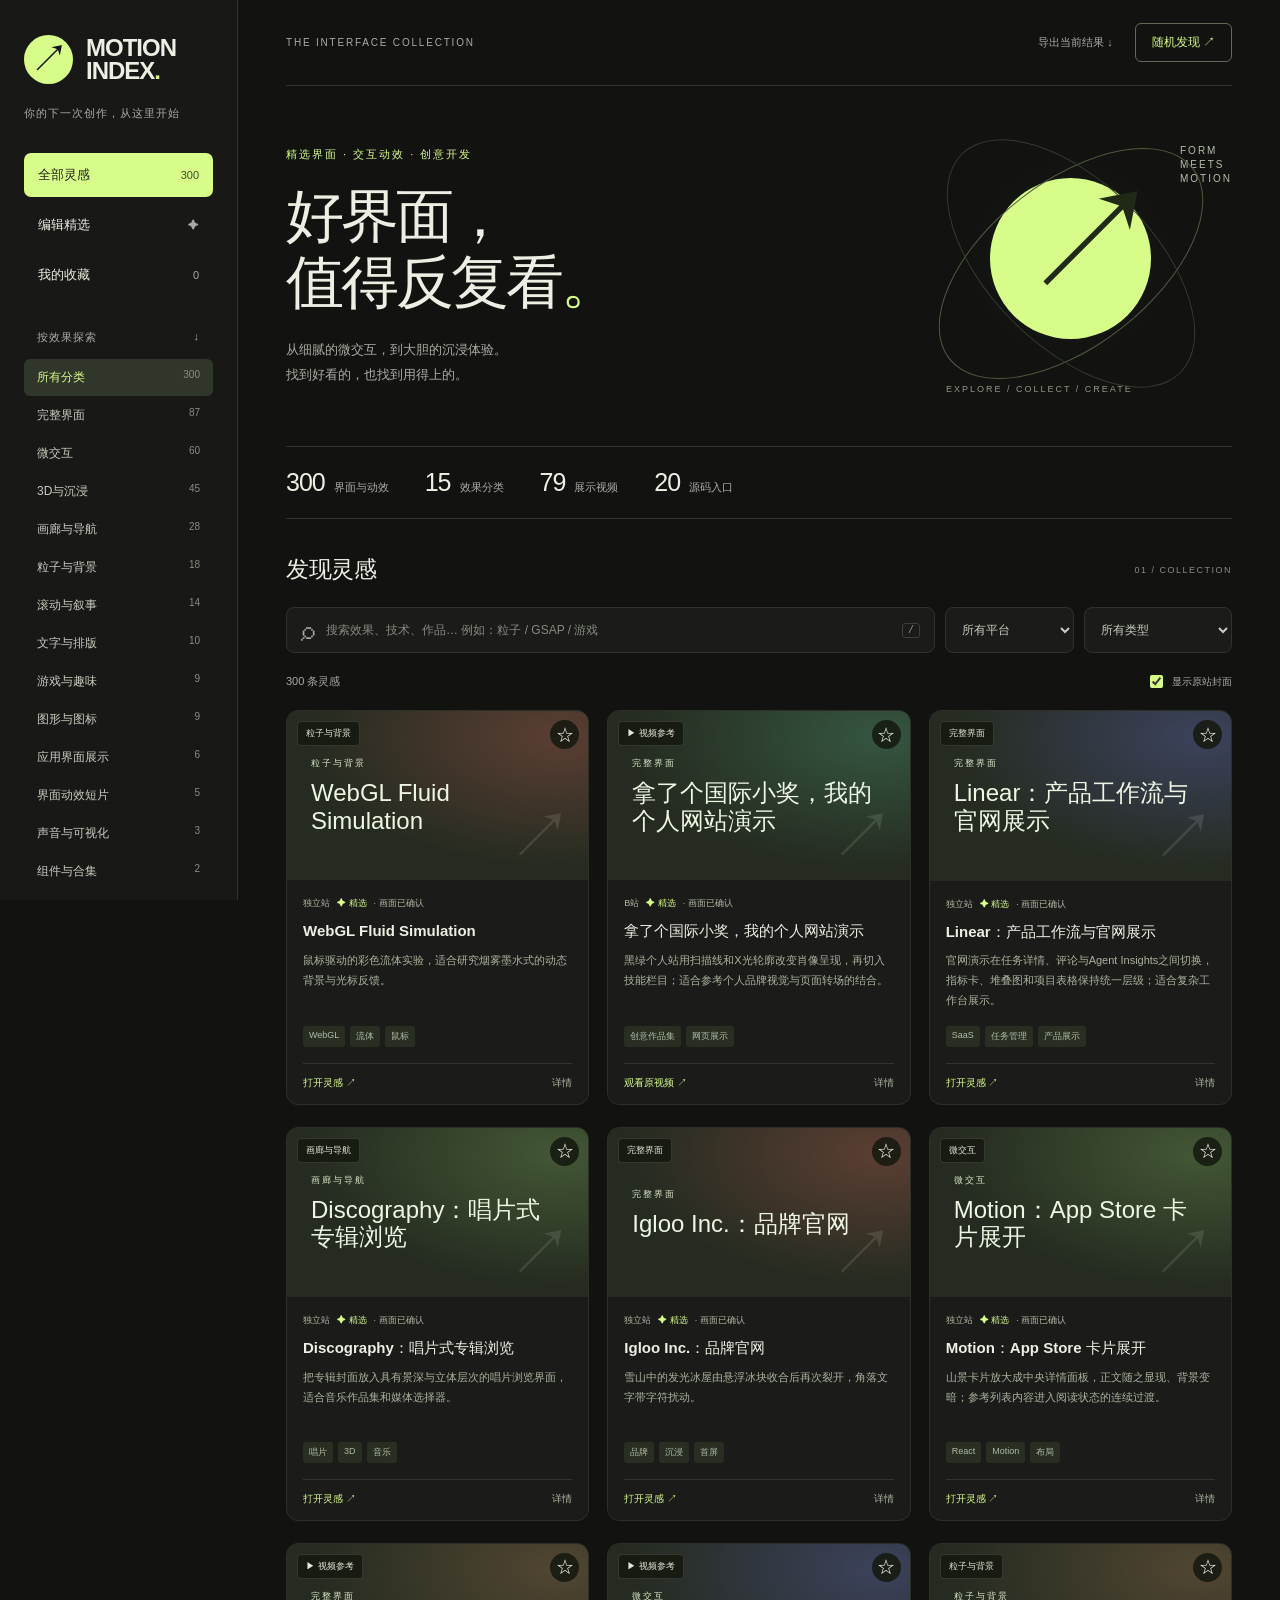
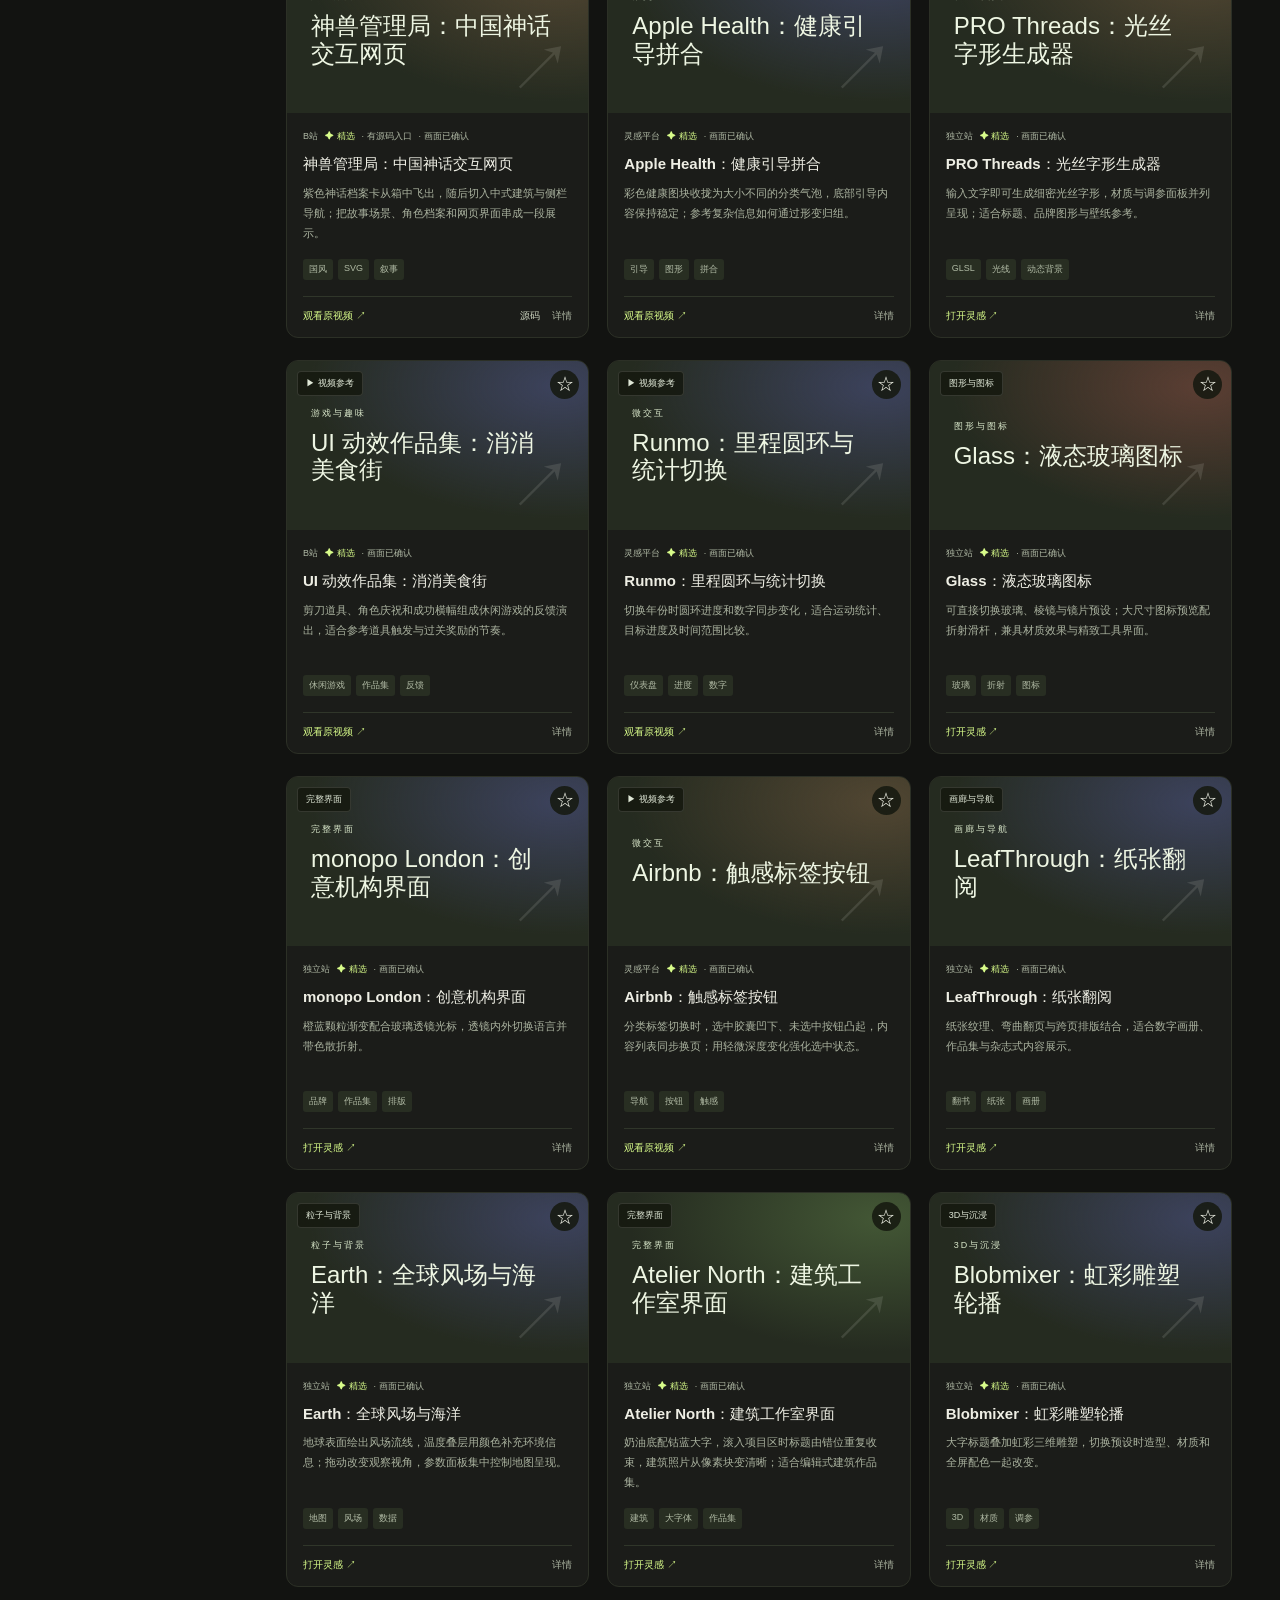
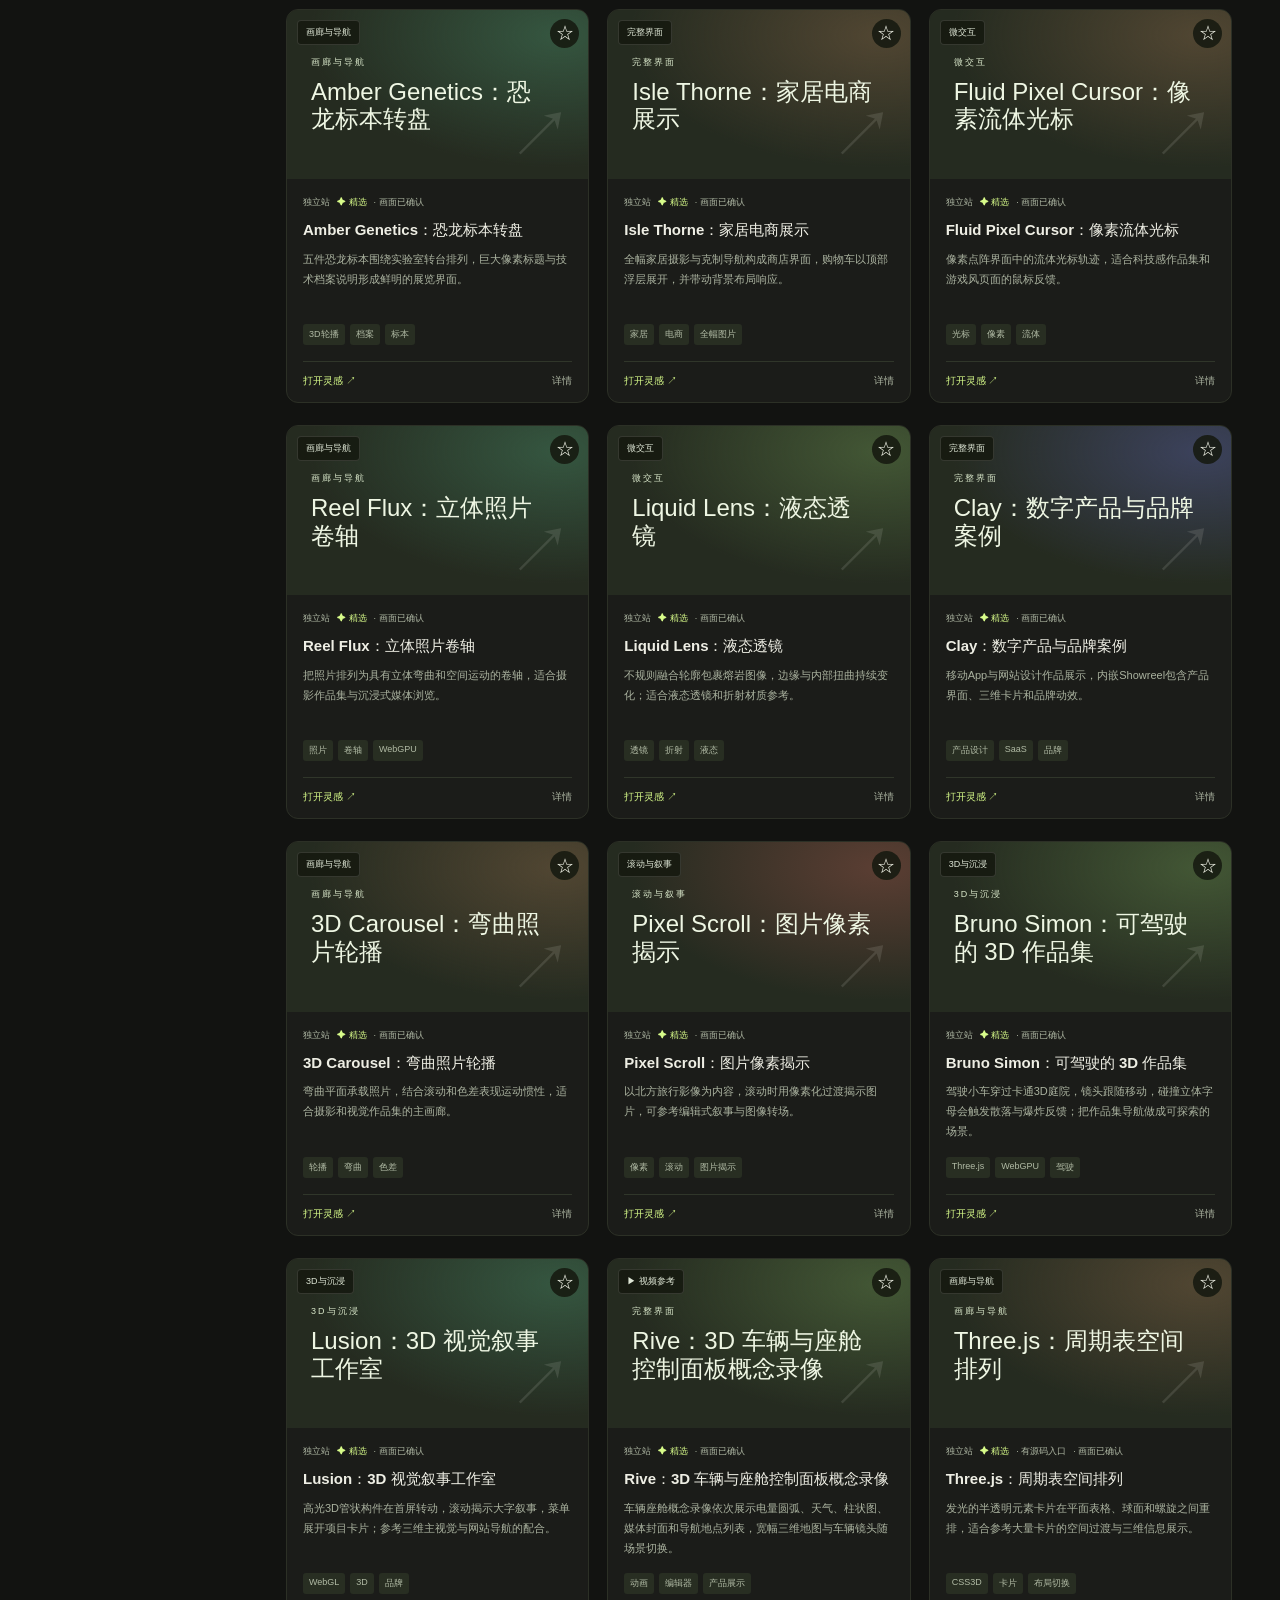
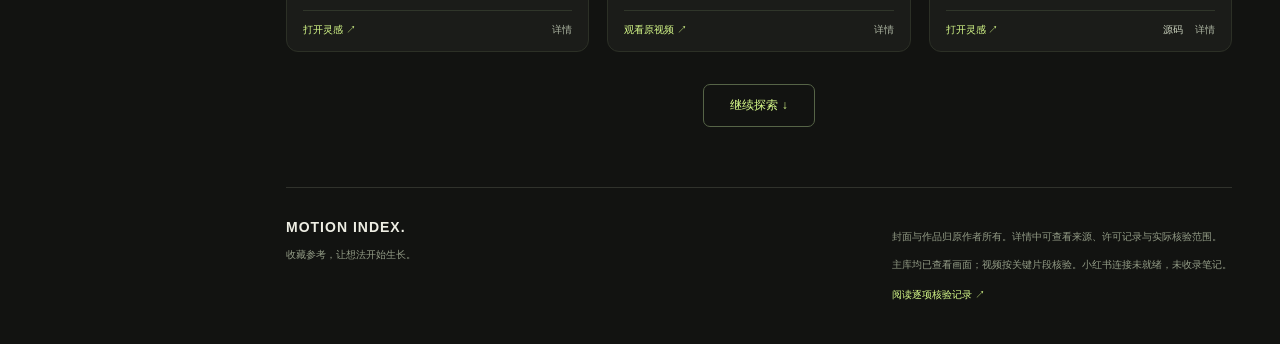
==== commit caa60a1d: "Expand to 300 individually reviewed UI and motion references" ====
--- a/index.html
+++ b/index.html
@@ -52,7 +52,7 @@
 </main>
 <dialog id="detail" aria-labelledby="detail-title"><button id="close-detail" class="close-detail" aria-label="关闭详情">×</button><div id="detail-body"></div></dialog>
 <div id="toast" class="toast" role="status" aria-live="polite"></div>
-<script type="application/json" id="library-data">{"updated_at": "2026-11-03", "items": [{"name": "WebGL Fluid Simulation", "url": "https://paveldogreat.github.io/WebGL-Fluid-Simulation", "repo_url": "", "platform": "独立站", "category": "粒子与背景", "tags": ["WebGL", "流体", "鼠标", "炫彩"], "description": "鼠标驱动的彩色流体实验，适合研究烟雾墨水式的动态背景与光标反馈。", "kind": "在线演示", "evidence_url": "https://paveldogreat.github.io/WebGL-Fluid-Simulation/", "verification": "本轮实际画面与关键操作核查", "license_note": "待核验；可访问或有源码不等于允许任意商用", "http_final_url": "https://paveldogreat.github.io/WebGL-Fluid-Simulation/", "http_status": 200, "source_title": "WebGL Fluid Simulation", "thumbnail_url": "https://paveldogreat.github.io/WebGL-Fluid-Simulation/logo.png", "thumbnail_kind": "官方页面 OG/Twitter 元数据；不代表运行截图", "checked_at": "2026-11-03", "browser_verified": true, "stable_id": "ui-4f5342c04c62", "visual_verified": true, "review_status": "verified", "verification_action": "在主画布从左向右拖动。", "verification_observed": "初始彩色旋涡随时间消散；拖动轨迹生成新的紫红色流体烟雾与涡卷。", "verification_notes": "", "audit": {"number": 4, "id": "ui-4f5342c04c62", "name": "WebGL Fluid Simulation", "url": "https://paveldogreat.github.io/WebGL-Fluid-Simulation", "result": "pass", "action": "在主画布从左向右拖动。", "observed": "初始彩色旋涡随时间消散；拖动轨迹生成新的紫红色流体烟雾与涡卷。", "original_url": "https://paveldogreat.github.io/WebGL-Fluid-Simulation", "verified_url": "https://paveldogreat.github.io/WebGL-Fluid-Simulation", "checked_at": "2026-11-03"}, "original_url": "https://paveldogreat.github.io/WebGL-Fluid-Simulation", "id": "ui-4f5342c04c62", "featured": true}, {"id": "ui-17d881e0f8c8", "name": "拿了个国际小奖，我的个人网站演示", "url": "https://www.bilibili.com/video/BV1hYceeGEuq", "platform": "B站", "category": "完整界面", "tags": ["创意作品集", "网页展示"], "description": "黑绿个人站用扫描线和X光轮廓改变肖像呈现，再切入技能栏目；适合参考个人品牌视觉与页面转场的结合。", "kind": "视频", "evidence_url": "https://www.bilibili.com/video/BV1hYceeGEuq/", "verification": "本轮实际播放片段核查", "source_query": "JIEJOE 网站", "checked_at": "2026-11-03", "access_notes": "无需登录可观看；含作者讲解，前段为片头与加载说明，可从约1分18秒看肖像效果。", "official_title": "拿了个🥇国际小奖🥇，我的个人网站演示🟢", "author": "JIEJOE_轻敲代码", "thumbnail_url": "https://i1.hdslb.com/bfs/archive/2ceb6d0491c0af39b534a8de317fe748c41a1f14.jpg", "duration_seconds": 390, "metadata_url": "https://api.bilibili.com/x/web-interface/view?bvid=BV1hYceeGEuq", "metadata_check": "success", "reuse_notes": "仅收录公开参考链接；未授予素材商用、搬运或源码使用许可，请查看原作者许可。", "stable_id": "ui-17d881e0f8c8", "browser_verified": true, "visual_verified": true, "review_status": "verified", "verification_action": "实际播放并快进抽查约79–84秒网站主体", "verification_observed": "黑绿个人站的肖像扫描线与X光轮廓变换清晰可见，随后进入技能栏目。currentTime 78.67→84.04，paused=false、readyState=4。", "verification_notes": "前30秒主要片头/加载说明，主体需向后观看。未登录仍可播放超过30秒；属于网站演示伴讲解，未完整观看。", "audit": {"number": 47, "id": "ui-17d881e0f8c8", "name": "拿了个国际小奖，我的个人网站演示", "url": "https://www.bilibili.com/video/BV1hYceeGEuq", "result": "pass", "action": "实际播放并快进抽查约79–84秒网站主体", "observed": "黑绿个人站的肖像扫描线与X光轮廓变换清晰可见，随后进入技能栏目。currentTime 78.67→84.04，paused=false、readyState=4。", "notes": "前30秒主要片头/加载说明，主体需向后观看。未登录仍可播放超过30秒；属于网站演示伴讲解，未完整观看。", "suggested_description": "黑绿个人站用扫描线和X光轮廓改变肖像呈现，再切入技能栏目；适合参考个人品牌视觉与页面转场的结合。", "access_notes": "无需登录可观看；含作者讲解，前段为片头与加载说明，可从约1分18秒看肖像效果。", "original_url": "https://www.bilibili.com/video/BV1hYceeGEuq", "verified_url": "https://www.bilibili.com/video/BV1hYceeGEuq", "checked_at": "2026-11-03"}, "original_url": "https://www.bilibili.com/video/BV1hYceeGEuq", "featured": true}, {"name": "Linear：产品工作流与官网展示", "url": "https://linear.app", "platform": "独立站", "category": "完整界面", "tags": ["SaaS", "任务管理", "产品展示"], "description": "官网演示在任务详情、评论与Agent Insights之间切换，指标卡、堆叠图和项目表格保持统一层级；适合复杂工作台展示。", "kind": "作品", "evidence_url": "https://linear.app/", "verification": "本轮实际画面与关键操作核查", "thumbnail_url": "https://linear.app/api/og/main?title=Linear\u0026v=4", "checked_at": "2026-11-03", "license_note": "作为视觉参考收录；原站作品、品牌和素材权利属于原作者。", "http_status": 200, "http_final_url": "https://linear.app/", "featured": true, "browser_verified": true, "stable_id": "ui-3bccbda41093", "access_notes": "无需登录即可操作官网内演示。", "visual_verified": true, "review_status": "verified", "verification_action": "滚动到官网产品演示，点击演示侧栏Agent Insights", "verification_observed": "任务详情/评论界面切换成指标卡、堆叠柱状图和项目表格；页面内演示可交互，未登录。", "verification_notes": "本轮看到的是官网演示，不代表进入真实用户工作区。", "audit": {"number": 3, "id": "ui-3bccbda41093", "name": "Linear：产品工作流与官网展示", "url": "https://linear.app", "result": "pass", "action": "滚动到官网产品演示，点击演示侧栏Agent Insights", "observed": "任务详情/评论界面切换成指标卡、堆叠柱状图和项目表格；页面内演示可交互，未登录。", "notes": "本轮看到的是官网演示，不代表进入真实用户工作区。", "suggested_description": "官网演示在任务详情、评论与Agent Insights之间切换，指标卡、堆叠图和项目表格保持统一层级；适合复杂工作台展示。", "access_notes": "无需登录即可操作官网内演示。", "original_url": "https://linear.app", "verified_url": "https://linear.app", "checked_at": "2026-11-03"}, "original_url": "https://linear.app", "id": "ui-3bccbda41093"}, {"id": "ui-50038be7f645", "name": "Discography：唱片式专辑浏览", "url": "https://dmtrbrl.github.io/discography", "platform": "独立站", "category": "画廊与导航", "tags": ["唱片", "3D", "音乐"], "description": "把专辑封面放入具有景深与立体层次的唱片浏览界面，适合音乐作品集和媒体选择器。", "kind": "在线演示", "evidence_url": "https://dmtrbrl.github.io/discography/", "discovery_url": "https://tympanus.net/codrops/hub/all/", "verification": "本轮实际画面与关键操作核查", "visual_verified": true, "checked_at": "2026-11-03", "http_status": 200, "http_final_url": "https://dmtrbrl.github.io/discography/", "page_title": "Discography", "source_title": "Discography", "featured": true, "visual_verification_note": "专辑封面与唱片盒画廊已渲染", "stable_id": "ui-50038be7f645", "browser_verified": true, "review_status": "verified", "verification_action": "点击 Next album；比较切换前后截图与专辑标题", "verification_observed": "唱片封面和3D盒体完整显示；由 Yeah Yeah Yeahs / Its Blitz 切换到 IAMX / The Alternative，中央封面与左右排列同步变化。", "verification_notes": "未测试全部专辑或音频。", "audit": {"number": 1, "id": "ui-50038be7f645", "name": "Discography：唱片式专辑浏览", "url": "https://dmtrbrl.github.io/discography", "result": "pass", "action": "点击 Next album；比较切换前后截图与专辑标题", "observed": "唱片封面和3D盒体完整显示；由 Yeah Yeah Yeahs / Its Blitz 切换到 IAMX / The Alternative，中央封面与左右排列同步变化。", "notes": "未测试全部专辑或音频。", "checked_at": "2026-11-03", "browser": "IAB", "source_file": "direct_demo_items.json", "original_url": "https://dmtrbrl.github.io/discography", "verified_url": "https://dmtrbrl.github.io/discography"}, "original_url": "https://dmtrbrl.github.io/discography"}, {"name": "Igloo Inc.：品牌官网", "url": "https://igloo.inc", "platform": "独立站", "category": "完整界面", "tags": ["品牌", "沉浸", "首屏"], "description": "雪山中的发光冰屋由悬浮冰块收合后再次裂开，角落文字带字符扰动。", "kind": "完整界面", "evidence_url": "https://igloo.inc/", "verification": "本轮实际画面与关键操作核查", "checked_at": "2026-11-03", "http_status": 200, "http_final_url": "https://www.igloo.inc/", "source_title": "Igloo Inc.", "browser_verified": true, "review_status": "verified", "access_notes": "已确认首屏场景及形态变化；未遍历全站所有品牌段落。", "license_note": "仅作为视觉参考；实际复用请检查原作者许可。", "thumbnail_url": "https://www.igloo.inc/assets/images/social.jpg", "thumbnail_kind": "原站 OG/Twitter 封面，不是运行截图", "stable_id": "ui-eb80dd50d82b", "visual_verified": true, "verification_action": "等待三维场景加载后多次向下滚动。", "verification_observed": "雪山中的发光冰屋完整渲染，冰块从分离悬浮状态收合并再次裂开；角落排版带字符扰动。", "verification_notes": "已确认首屏场景及形态变化；未遍历全站所有品牌段落。", "audit": {"name": "Igloo Inc.：品牌官网", "checked_at": "2026-11-03", "url": "https://igloo.inc", "result": "pass", "action": "等待三维场景加载后多次向下滚动。", "observed": "雪山中的发光冰屋完整渲染，冰块从分离悬浮状态收合并再次裂开；角落排版带字符扰动。", "suggested_description": "雪山中的发光冰屋由悬浮冰块收合后再次裂开，角落文字带字符扰动。", "notes": "已确认首屏场景及形态变化；未遍历全站所有品牌段落。", "access_notes": "已确认首屏场景及形态变化；未遍历全站所有品牌段落。", "original_url": "https://igloo.inc", "verified_url": "https://igloo.inc"}, "original_url": "https://igloo.inc", "id": "ui-eb80dd50d82b", "featured": true}, {"name": "Motion：App Store 卡片展开", "url": "https://examples.motion.dev/react/app-store", "repo_url": "", "platform": "独立站", "category": "微交互", "tags": ["React", "Motion", "布局", "卡片"], "description": "山景卡片放大成中央详情面板，正文随之显现、背景变暗；参考列表内容进入阅读状态的连续过渡。", "kind": "在线演示", "evidence_url": "https://motion.dev/examples/react-app-store", "verification": "本轮实际画面与关键操作核查", "license_note": "Motion+ 示例，完整源码与后续教程需付费；底层 Motion 库许可与示例许可需区分。", "http_check_error": "\u003curlopen error [SSL: UNEXPECTED_EOF_WHILE_READING] EOF occurred in violation of protocol (_ssl.c:1010)\u003e", "checked_at": "2026-11-03", "browser_verified": true, "access_notes": "打开页面即可查看演示。", "http_final_url": "https://examples.motion.dev/react/app-store", "stable_id": "ui-c3d346ac0377", "visual_verified": true, "review_status": "verified", "verification_action": "点击旅行主题卡片标题。", "verification_observed": "山景卡片放大为中央详细面板，底部正文显现，背景变暗；不是跳到教程。", "verification_notes": "", "audit": {"number": 10, "id": "ui-c3d346ac0377", "name": "Motion：App Store 卡片展开", "url": "https://examples.motion.dev/react/app-store", "result": "pass", "action": "点击旅行主题卡片标题。", "observed": "山景卡片放大为中央详细面板，底部正文显现，背景变暗；不是跳到教程。", "suggested_description": "山景卡片放大成中央详情面板，正文随之显现、背景变暗；参考列表内容进入阅读状态的连续过渡。", "access_notes": "打开页面即可查看演示。", "original_url": "https://examples.motion.dev/react/app-store", "verified_url": "https://examples.motion.dev/react/app-store", "checked_at": "2026-11-03"}, "original_url": "https://examples.motion.dev/react/app-store", "id": "ui-c3d346ac0377", "featured": true}, {"id": "ui-3497e5de3ffb", "name": "神兽管理局：中国神话交互网页", "url": "https://www.bilibili.com/video/BV1Ka4y1o7aS", "platform": "B站", "category": "完整界面", "tags": ["国风", "SVG", "叙事"], "description": "紫色神话档案卡从箱中飞出，随后切入中式建筑与侧栏导航；把故事场景、角色档案和网页界面串成一段展示。", "kind": "视频", "evidence_url": "https://www.bilibili.com/video/BV1Ka4y1o7aS", "verification": "本轮实际播放片段核查", "source_query": "JIEJOE MAA", "checked_at": "2026-11-03", "access_notes": "无需登录可观看；含作者讲解，高清画质可能提示登录。", "official_title": "翻出大学的网页设计作品，死忆攻我！", "author": "JIEJOE_轻敲代码", "thumbnail_url": "https://i1.hdslb.com/bfs/archive/fb0f35d758809c9927fa1138a99f5e4f7523232a.jpg", "duration_seconds": 448, "metadata_url": "https://api.bilibili.com/x/web-interface/view?bvid=BV1Ka4y1o7aS", "metadata_check": "success", "reuse_notes": "仅收录公开参考链接；未授予素材商用、搬运或源码使用许可，请查看原作者许可。", "repo_url": "https://github.com/JIEJOE-Visual/MAA", "stable_id": "ui-3497e5de3ffb", "browser_verified": true, "visual_verified": true, "review_status": "verified", "verification_action": "实际播放并观察8–33秒片段，读取两次video状态", "verification_observed": "紫色神话网页中，档案卡片由箱子飞出；转为中式建筑与侧栏导航场景。currentTime 8.50→21.92→32.67秒，paused=false、readyState=4。", "verification_notes": "未登录可播放超过30秒；高清登录提示未遮挡主体。抽查作品讲解片段，未完整观看。", "audit": {"number": 49, "id": "ui-3497e5de3ffb", "name": "神兽管理局：中国神话交互网页", "url": "https://www.bilibili.com/video/BV1Ka4y1o7aS", "result": "pass", "action": "实际播放并观察8–33秒片段，读取两次video状态", "observed": "紫色神话网页中，档案卡片由箱子飞出；转为中式建筑与侧栏导航场景。currentTime 8.50→21.92→32.67秒，paused=false、readyState=4。", "notes": "未登录可播放超过30秒；高清登录提示未遮挡主体。抽查作品讲解片段，未完整观看。", "suggested_description": "紫色神话档案卡从箱中飞出，随后切入中式建筑与侧栏导航；把故事场景、角色档案和网页界面串成一段展示。", "access_notes": "无需登录可观看；含作者讲解，高清画质可能提示登录。", "original_url": "https://www.bilibili.com/video/BV1Ka4y1o7aS", "verified_url": "https://www.bilibili.com/video/BV1Ka4y1o7aS", "checked_at": "2026-11-03"}, "original_url": "https://www.bilibili.com/video/BV1Ka4y1o7aS", "featured": true}, {"name": "Apple Health：健康引导拼合", "url": "https://60fps.design/shots/apple-health-longevity-intro-animation", "platform": "灵感平台", "category": "微交互", "tags": ["引导", "图形", "拼合"], "description": "彩色健康图块收拢为大小不同的分类气泡，底部引导内容保持稳定；参考复杂信息如何通过形变归组。", "kind": "视频", "evidence_url": "https://60fps.design/shots/apple-health-longevity-intro-animation", "verification": "本轮实际播放片段核查", "thumbnail_url": "https://video.gumlet.io/66b49d08225b7b88f78b7b44/6ac725cf1bbc375977910ca3/thumbnail-1-0.png?width=800", "checked_at": "2026-11-03", "license_note": "作为视觉参考收录；原站作品、品牌和素材权利属于原作者。", "http_status": 200, "http_final_url": "https://60fps.design/shots/apple-health-longevity-intro-animation", "featured": true, "thumbnail_kind": "对应App动效录像的公开海报", "browser_verified": true, "stable_id": "ui-e2d764a96402", "access_notes": "无需登录，可查看页面内的效果录像。", "visual_verified": true, "review_status": "verified", "verification_action": "逐页实际播放主录像，读取两次video状态并查看两帧截图", "verification_observed": "彩色不规则健康图块收拢变为大小不同的圆形分类气泡，底部健康引导内容稳定。 currentTime 0.07→4.50秒，时长8.88秒，最终paused=false、readyState=4。", "verification_notes": "无登录可见；主体为UI动效录像，非教程。仅验证本站所展示录像。", "audit": {"number": 13, "id": "ui-e2d764a96402", "name": "Apple Health：健康引导拼合", "url": "https://60fps.design/shots/apple-health-longevity-intro-animation", "result": "pass", "action": "逐页实际播放主录像，读取两次video状态并查看两帧截图", "observed": "彩色不规则健康图块收拢变为大小不同的圆形分类气泡，底部健康引导内容稳定。 currentTime 0.07→4.50秒，时长8.88秒，最终paused=false、readyState=4。", "notes": "无登录可见；主体为UI动效录像，非教程。仅验证本站所展示录像。", "suggested_description": "彩色健康图块收拢为大小不同的分类气泡，底部引导内容保持稳定；参考复杂信息如何通过形变归组。", "access_notes": "无需登录，可查看页面内的效果录像。", "original_url": "https://60fps.design/shots/apple-health-longevity-intro-animation", "verified_url": "https://60fps.design/shots/apple-health-longevity-intro-animation", "checked_at": "2026-11-03"}, "original_url": "https://60fps.design/shots/apple-health-longevity-intro-animation", "id": "ui-e2d764a96402"}, {"id": "ui-5a5f7d835fec", "name": "PRO Threads：光丝字形生成器", "url": "https://www.kubai.design/pro-threads", "platform": "独立站", "category": "粒子与背景", "tags": ["GLSL", "光线", "动态背景"], "description": "输入文字即可生成细密光丝字形，材质与调参面板并列呈现；适合标题、品牌图形与壁纸参考。", "kind": "在线演示", "evidence_url": "https://www.kubai.design/pro-threads/", "discovery_url": "https://tympanus.net/codrops/hub/all/", "verification": "本轮实际画面与关键操作核查", "visual_verified": true, "checked_at": "2026-11-03", "http_status": 200, "http_final_url": "https://www.kubai.design/pro-threads/", "page_title": "PRO Threads — Live Light-Thread Wallpaper", "source_title": "PRO Threads — Live Light-Thread Wallpaper", "featured": true, "visual_verification_note": "光丝文字画面与设置面板已渲染；第三方赞助脚本报错不影响已见主体", "thumbnail_url": "https://www.kubai.design/pro-threads/media/pro.jpg", "thumbnail_kind": "官方HTML OG/Twitter元数据；不是本次实测截图", "stable_id": "ui-5a5f7d835fec", "access_notes": "打开页面即可查看演示。", "browser_verified": true, "review_status": "verified", "verification_action": "将 Text 输入由 PRO 改为 UI，比较两张截图", "verification_observed": "光丝字形从PRO实时变成UI，形状与布局对应输入变化；材质与调参面板完整可见。", "verification_notes": "核验文字生成交互；本轮未确认持续自动流动，不应以此宣称连续动态已测。", "audit": {"number": 2, "id": "ui-5a5f7d835fec", "name": "PRO Threads：光丝文字壁纸", "url": "https://www.kubai.design/pro-threads", "result": "pass", "action": "将 Text 输入由 PRO 改为 UI，比较两张截图", "observed": "光丝字形从PRO实时变成UI，形状与布局对应输入变化；材质与调参面板完整可见。", "notes": "核验文字生成交互；本轮未确认持续自动流动，不应以此宣称连续动态已测。", "suggested_description": "输入文字即可生成细密光丝字形，材质与调参面板并列呈现；适合标题、品牌图形与壁纸参考。", "checked_at": "2026-11-03", "browser": "IAB", "source_file": "direct_demo_items.json", "access_notes": "打开页面即可查看演示。", "suggested_name": "PRO Threads：光丝字形生成器", "original_url": "https://www.kubai.design/pro-threads", "verified_url": "https://www.kubai.design/pro-threads"}, "original_url": "https://www.kubai.design/pro-threads"}, {"id": "ui-d6016c26685c", "name": "UI 动效作品集：消消美食街", "url": "https://www.bilibili.com/video/BV1zSfPYwEev", "platform": "B站", "category": "游戏与趣味", "tags": ["休闲游戏", "作品集", "反馈"], "description": "剪刀道具、角色庆祝和成功横幅组成休闲游戏的反馈演出，适合参考道具触发与过关奖励的节奏。", "kind": "视频", "evidence_url": "https://www.bilibili.com/video/BV1zSfPYwEev/", "verification": "本轮实际播放片段核查", "source_query": "UI 动效 丝滑 作品", "checked_at": "2026-11-03", "access_notes": "无需登录可观看；作品演示旁附动效设计说明。", "official_title": "UI动效作品集-消消美食街（已上线版本）游戏地址：https://msj.lilith.com/", "author": "D溜肉段", "thumbnail_url": "https://i2.hdslb.com/bfs/archive/6e5befc8eda0a5acf0e54a8877c6e465b45fcd86.jpg", "duration_seconds": 128, "metadata_url": "https://api.bilibili.com/x/web-interface/view?bvid=BV1zSfPYwEev", "metadata_check": "success", "reuse_notes": "仅收录公开参考链接；未授予素材商用、搬运或源码使用许可，请查看原作者许可。", "stable_id": "ui-d6016c26685c", "browser_verified": true, "visual_verified": true, "review_status": "verified", "verification_action": "实际播放，抽查8秒及约29秒游戏奖励片段", "verification_observed": "消除游戏中剪刀道具出现，随后为角色庆祝及救援成功横幅，旁边有动效设计思路排版。视频由0秒进入8.18秒，readyState=4；快进28.82秒截图显示成功反馈。", "verification_notes": "作品集展示而非软件操作教程；只抽查部分片段，未完整观看。", "audit": {"number": 51, "id": "ui-d6016c26685c", "name": "UI 动效作品集：消消美食街", "url": "https://www.bilibili.com/video/BV1zSfPYwEev", "result": "pass", "action": "实际播放，抽查8秒及约29秒游戏奖励片段", "observed": "消除游戏中剪刀道具出现，随后为角色庆祝及救援成功横幅，旁边有动效设计思路排版。视频由0秒进入8.18秒，readyState=4；快进28.82秒截图显示成功反馈。", "notes": "作品集展示而非软件操作教程；只抽查部分片段，未完整观看。", "suggested_description": "剪刀道具、角色庆祝和成功横幅组成休闲游戏的反馈演出，适合参考道具触发与过关奖励的节奏。", "access_notes": "无需登录可观看；作品演示旁附动效设计说明。", "original_url": "https://www.bilibili.com/video/BV1zSfPYwEev", "verified_url": "https://www.bilibili.com/video/BV1zSfPYwEev", "checked_at": "2026-11-03"}, "original_url": "https://www.bilibili.com/video/BV1zSfPYwEev", "featured": true}, {"name": "Runmo：里程圆环与统计切换", "url": "https://60fps.design/shots/runmo-distance-wheel-fill-interaction", "platform": "灵感平台", "category": "微交互", "tags": ["仪表盘", "进度", "数字"], "description": "切换年份时圆环进度和数字同步变化，适合运动统计、目标进度及时间范围比较。", "kind": "视频", "evidence_url": "https://60fps.design/shots/runmo-distance-wheel-fill-interaction", "verification": "本轮实际播放片段核查", "thumbnail_url": "https://video.gumlet.io/66b49d08225b7b88f78b7b44/6a9e9bb5aa4fda3466669497/thumbnail-1-0.png?width=800", "checked_at": "2026-11-03", "license_note": "作为视觉参考收录；原站作品、品牌和素材权利属于原作者。", "http_status": 200, "http_final_url": "https://60fps.design/shots/runmo-distance-wheel-fill-interaction", "featured": true, "thumbnail_kind": "对应App动效录像的公开海报", "browser_verified": true, "stable_id": "ui-63d45ec5ac1b", "visual_verified": true, "review_status": "verified", "verification_action": "逐页实际播放主录像，读取两次video状态并查看两帧截图", "verification_observed": "黑黄运动UI年度切换时，31KM局部圆环推进为59KM满圆，数字、刻度、统计卡同步变化。 currentTime 0.09→4.28秒，时长8.80秒，最终paused=false、readyState=4。", "verification_notes": "无登录可见；主体为UI动效录像，非教程。仅验证本站所展示录像。", "audit": {"number": 15, "id": "ui-63d45ec5ac1b", "name": "Runmo：里程圆环与统计切换", "url": "https://60fps.design/shots/runmo-distance-wheel-fill-interaction", "result": "pass", "action": "逐页实际播放主录像，读取两次video状态并查看两帧截图", "observed": "黑黄运动UI年度切换时，31KM局部圆环推进为59KM满圆，数字、刻度、统计卡同步变化。 currentTime 0.09→4.28秒，时长8.80秒，最终paused=false、readyState=4。", "notes": "无登录可见；主体为UI动效录像，非教程。仅验证本站所展示录像。", "original_url": "https://60fps.design/shots/runmo-distance-wheel-fill-interaction", "verified_url": "https://60fps.design/shots/runmo-distance-wheel-fill-interaction", "checked_at": "2026-11-03"}, "original_url": "https://60fps.design/shots/runmo-distance-wheel-fill-interaction", "id": "ui-63d45ec5ac1b"}, {"id": "ui-2395b83fe41c", "name": "Glass：液态玻璃图标", "url": "https://phileeppov.com/glass", "platform": "独立站", "category": "图形与图标", "tags": ["玻璃", "折射", "图标"], "description": "可直接切换玻璃、棱镜与镜片预设；大尺寸图标预览配折射滑杆，兼具材质效果与精致工具界面。", "kind": "在线演示", "evidence_url": "https://phileeppov.com/glass", "discovery_url": "https://tympanus.net/codrops/hub/all/", "verification": "本轮实际画面与关键操作核查", "visual_verified": true, "checked_at": "2026-11-03", "http_status": 200, "http_final_url": "https://phileeppov.com/glass/", "page_title": "Glass: turn a logo into a glass app icon · phileeppov", "source_title": "Glass: turn a logo into a glass app icon · phileeppov", "featured": true, "visual_verification_note": "玻璃图标与折射控制面板已渲染", "thumbnail_url": "https://phileeppov.com/glass-og.png", "thumbnail_kind": "官方HTML OG/Twitter元数据；不是本次实测截图", "stable_id": "ui-2395b83fe41c", "browser_verified": true, "review_status": "verified", "verification_action": "将Studio预设切换Night", "verification_observed": "玻璃笑脸图标主体完整；预设切换后背景变黑、标志反白，彩色折射纹与材质参数对应变化。", "verification_notes": "未上传私人图片、未使用麦克风。", "audit": {"number": 5, "id": "ui-2395b83fe41c", "name": "Glass：液态玻璃图标", "url": "https://phileeppov.com/glass", "result": "pass", "action": "将Studio预设切换Night", "observed": "玻璃笑脸图标主体完整；预设切换后背景变黑、标志反白，彩色折射纹与材质参数对应变化。", "notes": "未上传私人图片、未使用麦克风。", "checked_at": "2026-11-03", "browser": "IAB", "source_file": "direct_demo_items.json", "original_url": "https://phileeppov.com/glass", "verified_url": "https://phileeppov.com/glass"}, "original_url": "https://phileeppov.com/glass"}, {"name": "monopo London：创意机构界面", "url": "https://monopo.london", "platform": "独立站", "category": "完整界面", "tags": ["品牌", "作品集", "排版"], "description": "橙蓝颗粒渐变配合玻璃透镜光标，透镜内外切换语言并带色散折射。", "kind": "完整界面", "evidence_url": "https://monopo.london/", "verification": "本轮实际画面与关键操作核查", "checked_at": "2026-11-03", "http_status": 200, "http_final_url": "https://monopo.london/", "source_title": "monopo london | Tokyo-born design-driven creative agency.", "browser_verified": true, "review_status": "verified", "access_notes": "", "license_note": "仅作为视觉参考；实际复用请检查原作者许可。", "thumbnail_url": "https://images.prismic.io/monopolondon/b0b45d4e-afc8-4a12-8e6c-212abb2381a3_monopo_london_OGP.jpg?auto=compress,format\u0026rect=0,0,1200,630\u0026w=1200\u0026h=630", "thumbnail_kind": "原站 OG/Twitter 封面，不是运行截图", "stable_id": "ui-c78466cf8e6b", "visual_verified": true, "verification_action": "加载首页后将指针从中部拖至右上方。", "verification_observed": "橙蓝噪点渐变波形持续变化；玻璃球随指针移动，球内出现日文与折射色边，球外仍是英文标题。", "verification_notes": "", "audit": {"name": "monopo London：创意机构界面", "checked_at": "2026-11-03", "url": "https://monopo.london", "result": "pass", "action": "加载首页后将指针从中部拖至右上方。", "observed": "橙蓝噪点渐变波形持续变化；玻璃球随指针移动，球内出现日文与折射色边，球外仍是英文标题。", "suggested_description": "橙蓝颗粒渐变配合玻璃透镜光标，透镜内外切换语言并带色散折射。", "access_notes": "", "original_url": "https://monopo.london", "verified_url": "https://monopo.london"}, "original_url": "https://monopo.london", "id": "ui-c78466cf8e6b", "featured": true}, {"name": "Airbnb：触感标签按钮", "url": "https://60fps.design/shots/airbnb-tactile-tab-button-interaction", "platform": "灵感平台", "category": "微交互", "tags": ["导航", "按钮", "触感"], "description": "分类标签切换时，选中胶囊凹下、未选中按钮凸起，内容列表同步换页；用轻微深度变化强化选中状态。", "kind": "视频", "evidence_url": "https://60fps.design/shots/airbnb-tactile-tab-button-interaction", "verification": "本轮实际播放片段核查", "thumbnail_url": "https://video.gumlet.io/66b49d08225b7b88f78b7b44/6a796336a219b0caeb69c119/thumbnail-1-0.png?width=800", "checked_at": "2026-11-03", "license_note": "作为视觉参考收录；原站作品、品牌和素材权利属于原作者。", "http_check_error": "\u003curlopen error timed out\u003e", "featured": true, "thumbnail_kind": "对应App动效录像的公开海报", "browser_verified": true, "stable_id": "ui-acbbbd63d54c", "access_notes": "无需登录，可查看页面内的效果录像。", "visual_verified": true, "review_status": "verified", "verification_action": "实际播放录像并核对两帧截图/媒体状态", "verification_observed": "currentTime 1.29→5.18秒，时长6.5秒，paused=false、readyState=4。Homes/Services标签切换时选中胶囊凹陷，未选中按钮凸起，内容列表同步换页。", "verification_notes": "无登录可见；仅观看录像，未操作真实Airbnb账户。", "audit": {"number": 16, "id": "ui-acbbbd63d54c", "name": "Airbnb：触感标签按钮", "url": "https://60fps.design/shots/airbnb-tactile-tab-button-interaction", "result": "pass", "action": "实际播放录像并核对两帧截图/媒体状态", "observed": "currentTime 1.29→5.18秒，时长6.5秒，paused=false、readyState=4。Homes/Services标签切换时选中胶囊凹陷，未选中按钮凸起，内容列表同步换页。", "notes": "无登录可见；仅观看录像，未操作真实Airbnb账户。", "suggested_description": "分类标签切换时，选中胶囊凹下、未选中按钮凸起，内容列表同步换页；用轻微深度变化强化选中状态。", "access_notes": "无需登录，可查看页面内的效果录像。", "original_url": "https://60fps.design/shots/airbnb-tactile-tab-button-interaction", "verified_url": "https://60fps.design/shots/airbnb-tactile-tab-button-interaction", "checked_at": "2026-11-03"}, "original_url": "https://60fps.design/shots/airbnb-tactile-tab-button-interaction", "id": "ui-acbbbd63d54c"}, {"id": "ui-eb648eee81b1", "name": "LeafThrough：纸张翻阅", "url": "https://dmtrbrl.github.io/leafthrough", "platform": "独立站", "category": "画廊与导航", "tags": ["翻书", "纸张", "画册"], "description": "纸张纹理、弯曲翻页与跨页排版结合，适合数字画册、作品集与杂志式内容展示。", "kind": "在线演示", "evidence_url": "https://dmtrbrl.github.io/leafthrough/", "discovery_url": "https://tympanus.net/codrops/hub/all/", "verification": "本轮实际画面与关键操作核查", "visual_verified": true, "checked_at": "2026-11-03", "http_status": 200, "http_final_url": "https://dmtrbrl.github.io/leafthrough/", "page_title": "LeafThrough · Vanilla", "source_title": "LeafThrough · Vanilla", "featured": true, "visual_verification_note": "纸张封面、页码与翻页控件已渲染", "stable_id": "ui-eb648eee81b1", "browser_verified": true, "review_status": "verified", "verification_action": "点击Next pages，观察翻页中和完成后的截图", "verification_observed": "封面先弯曲翻起，随后完整展开为第2–3页；页码和图文内容同步变化。", "verification_notes": "已验证首个翻页，不代表全部12页与框架变体。", "audit": {"number": 6, "id": "ui-eb648eee81b1", "name": "LeafThrough：纸张翻阅", "url": "https://dmtrbrl.github.io/leafthrough", "result": "pass", "action": "点击Next pages，观察翻页中和完成后的截图", "observed": "封面先弯曲翻起，随后完整展开为第2–3页；页码和图文内容同步变化。", "notes": "已验证首个翻页，不代表全部12页与框架变体。", "checked_at": "2026-11-03", "browser": "IAB", "source_file": "direct_demo_items.json", "original_url": "https://dmtrbrl.github.io/leafthrough", "verified_url": "https://dmtrbrl.github.io/leafthrough"}, "original_url": "https://dmtrbrl.github.io/leafthrough"}, {"name": "Earth：全球风场与海洋", "url": "https://earth.nullschool.net", "platform": "独立站", "category": "粒子与背景", "tags": ["地图", "风场", "数据", "粒子"], "description": "地球表面绘出风场流线，温度叠层用颜色补充环境信息；拖动改变观察视角，参数面板集中控制地图呈现。", "kind": "作品", "evidence_url": "https://earth.nullschool.net/", "verification": "本轮实际画面与关键操作核查", "thumbnail_url": "", "checked_at": "2026-11-03", "license_note": "作为视觉参考收录；原站作品、品牌和素材权利属于原作者。", "http_check_error": "\u003curlopen error timed out\u003e", "featured": true, "browser_verified": true, "stable_id": "ui-fddafe6c9e61", "access_notes": "无需登录；点击左下角earth展开图层控制。", "visual_verified": true, "review_status": "verified", "verification_action": "打开earth菜单，选择Temperature叠层并拖动地球", "verification_observed": "实际地球风场流线可见；温度选项选中且URL更新overlay=temp，蓝绿风速底色转黄红温度层；拖动后大陆经纬度视角改变。", "verification_notes": "数据可视化和交互已实证；未验证每一种海洋/波浪模式。", "audit": {"number": 18, "id": "ui-fddafe6c9e61", "name": "Earth：全球风场与海洋", "url": "https://earth.nullschool.net", "result": "pass", "action": "打开earth菜单，选择Temperature叠层并拖动地球", "observed": "实际地球风场流线可见；温度选项选中且URL更新overlay=temp，蓝绿风速底色转黄红温度层；拖动后大陆经纬度视角改变。", "notes": "数据可视化和交互已实证；未验证每一种海洋/波浪模式。", "suggested_description": "地球表面绘出风场流线，温度叠层用颜色补充环境信息；拖动改变观察视角，参数面板集中控制地图呈现。", "access_notes": "无需登录；点击左下角earth展开图层控制。", "original_url": "https://earth.nullschool.net", "verified_url": "https://earth.nullschool.net", "checked_at": "2026-11-03"}, "original_url": "https://earth.nullschool.net", "id": "ui-fddafe6c9e61"}, {"id": "ui-dd1101e4a19a", "name": "Atelier North：建筑工作室界面", "url": "https://atelier-north.crnacura.workers.dev", "platform": "独立站", "category": "完整界面", "tags": ["建筑", "大字体", "作品集"], "description": "奶油底配钴蓝大字，滚入项目区时标题由错位重复收束，建筑照片从像素块变清晰；适合编辑式建筑作品集。", "kind": "在线演示", "evidence_url": "https://atelier-north.crnacura.workers.dev/", "discovery_url": "https://tympanus.net/codrops/hub/all/", "verification": "本轮实际画面与关键操作核查", "visual_verified": true, "checked_at": "2026-11-03", "http_status": 200, "http_final_url": "https://atelier-north.crnacura.workers.dev/", "page_title": "ATELIER NORTH", "source_title": "ATELIER NORTH", "featured": true, "visual_verification_note": "建筑工作室首屏大字体与导航已渲染", "thumbnail_url": "https://atelier-north.crnacura.workers.dev/img/ogp.jpg", "thumbnail_kind": "官方HTML OG/Twitter元数据；不是本次实测截图", "stable_id": "ui-dd1101e4a19a", "access_notes": "虚构建筑工作室的界面演示，可直接浏览。", "browser_verified": true, "review_status": "verified", "verification_action": "点击PROJECTS导航，观察跳转与揭示完成画面", "verification_observed": "奶油底与钴蓝大字首屏完整；导航定位到项目区，标题从重复错位收敛为Selected Works，建筑图像由像素块逐步清晰。", "verification_notes": "虚构工作室界面演示；未测试联系方式。", "audit": {"number": 7, "id": "ui-dd1101e4a19a", "name": "Atelier North：建筑工作室界面", "url": "https://atelier-north.crnacura.workers.dev", "result": "pass", "action": "点击PROJECTS导航，观察跳转与揭示完成画面", "observed": "奶油底与钴蓝大字首屏完整；导航定位到项目区，标题从重复错位收敛为Selected Works，建筑图像由像素块逐步清晰。", "notes": "虚构工作室界面演示；未测试联系方式。", "checked_at": "2026-11-03", "browser": "IAB", "source_file": "direct_demo_items.json", "suggested_description": "奶油底配钴蓝大字，滚入项目区时标题由错位重复收束，建筑照片从像素块变清晰；适合编辑式建筑作品集。", "access_notes": "虚构建筑工作室的界面演示，可直接浏览。", "original_url": "https://atelier-north.crnacura.workers.dev", "verified_url": "https://atelier-north.crnacura.workers.dev"}, "original_url": "https://atelier-north.crnacura.workers.dev"}, {"name": "Blobmixer：虹彩雕塑轮播", "url": "https://blobmixer.14islands.com", "platform": "独立站", "category": "3D与沉浸", "tags": ["3D", "材质", "调参"], "description": "大字标题叠加虹彩三维雕塑，切换预设时造型、材质和全屏配色一起改变。", "kind": "在线演示", "evidence_url": "https://blobmixer.14islands.com/", "verification": "本轮实际画面与关键操作核查", "checked_at": "2026-11-03", "http_status": 200, "http_final_url": "https://blobmixer.14islands.com/", "source_title": "Blobmixer", "browser_verified": true, "review_status": "verified", "access_notes": "已核验预设雕塑轮播；未核验 Remix 编辑或 VR 功能。", "license_note": "仅作为视觉参考；实际复用请检查原作者许可。", "thumbnail_url": "https://blobmixer.14islands.com/share-facebook.png", "thumbnail_kind": "原站 OG/Twitter 封面，不是运行截图", "stable_id": "ui-fba3673b12bb", "visual_verified": true, "verification_action": "等待17%加载页结束，点击Next blob。", "verification_observed": "Fomosphere虹彩扭曲造型切换成Discobrain，背景色、三维表面形态和大字标题同步变化。", "verification_notes": "已核查雕塑轮播，未测试Remix编辑或VR。", "audit": {"name": "Blobmixer：自由塑形的 3D 团块", "checked_at": "2026-11-03", "url": "https://blobmixer.14islands.com", "result": "pass", "action": "等待17%加载页结束，点击Next blob。", "observed": "Fomosphere虹彩扭曲造型切换成Discobrain，背景色、三维表面形态和大字标题同步变化。", "suggested_name": "Blobmixer：虹彩雕塑轮播", "suggested_description": "大字标题叠加虹彩三维雕塑，切换预设时造型、材质和全屏配色一起改变。", "notes": "已核查雕塑轮播，未测试Remix编辑或VR。", "access_notes": "已核验预设雕塑轮播；未核验 Remix 编辑或 VR 功能。", "original_url": "https://blobmixer.14islands.com", "verified_url": "https://blobmixer.14islands.com"}, "original_url": "https://blobmixer.14islands.com", "id": "ui-fba3673b12bb", "featured": true}, {"id": "ui-3d0ea272e6ff", "name": "Amber Genetics：恐龙标本转盘", "url": "https://amber.isma.uy", "platform": "独立站", "category": "画廊与导航", "tags": ["3D轮播", "档案", "标本"], "description": "五件恐龙标本围绕实验室转台排列，巨大像素标题与技术档案说明形成鲜明的展览界面。", "kind": "在线演示", "evidence_url": "https://amber.isma.uy/", "discovery_url": "https://tympanus.net/codrops/hub/all/", "verification": "本轮实际画面与关键操作核查", "visual_verified": true, "checked_at": "2026-11-03", "http_status": 200, "http_final_url": "https://amber.isma.uy/", "page_title": "Amber Genetics — Specimen archive", "source_title": "Amber Genetics — Specimen archive", "featured": true, "visual_verification_note": "等待资源后五件恐龙转盘与档案界面已渲染", "thumbnail_url": "https://amber.isma.uy/cover.jpg", "thumbnail_kind": "官方HTML OG/Twitter元数据；不是本次实测截图", "stable_id": "ui-3d0ea272e6ff", "browser_verified": true, "review_status": "verified", "verification_action": "待标本加载后点击Show Tyrannosaurus", "verification_observed": "五只恐龙和实验转盘完整呈现；中心三角龙切换为霸王龙，转台排列与Rex.005/Predator档案标题同步更新。", "verification_notes": "未遍历全部档案详情。", "audit": {"number": 8, "id": "ui-3d0ea272e6ff", "name": "Amber Genetics：恐龙标本转盘", "url": "https://amber.isma.uy", "result": "pass", "action": "待标本加载后点击Show Tyrannosaurus", "observed": "五只恐龙和实验转盘完整呈现；中心三角龙切换为霸王龙，转台排列与Rex.005/Predator档案标题同步更新。", "notes": "未遍历全部档案详情。", "checked_at": "2026-11-03", "browser": "IAB", "source_file": "direct_demo_items.json", "original_url": "https://amber.isma.uy", "verified_url": "https://amber.isma.uy"}, "original_url": "https://amber.isma.uy"}, {"id": "ui-d14acff2591f", "name": "Isle Thorne：家居电商展示", "url": "https://isle-thorne-collective.crnacura.workers.dev", "platform": "独立站", "category": "完整界面", "tags": ["家居", "电商", "全幅图片"], "description": "全幅家居摄影与克制导航构成商店界面，购物车以顶部浮层展开，并带动背景布局响应。", "kind": "在线演示", "evidence_url": "https://isle-thorne-collective.crnacura.workers.dev/", "discovery_url": "https://tympanus.net/codrops/hub/all/", "verification": "本轮实际画面与关键操作核查", "visual_verified": true, "checked_at": "2026-11-03", "http_status": 200, "http_final_url": "https://isle-thorne-collective.crnacura.workers.dev/", "page_title": "Isle Thorne Collective · Furniture \u0026 Interior Collections", "source_title": "Isle Thorne Collective · Furniture \u0026 Interior Collections", "featured": true, "visual_verification_note": "全幅家具照片和导航已渲染", "thumbnail_url": "https://example.com/_astro/hero.CShuixyH_1AFVYc.jpg", "thumbnail_kind": "官方HTML OG/Twitter元数据；不是本次实测截图", "stable_id": "ui-d14acff2591f", "access_notes": "虚构家具商店演示，购物车用于界面参考。", "browser_verified": true, "review_status": "verified", "verification_action": "点击Cart(0)打开空购物车", "verification_observed": "家居摄影与克制导航完整呈现；点击后出现空购物车浮层、Visit the shop入口及关闭控制，背景内容尺寸/布局响应。", "verification_notes": "仅演示模板，无下单或真实交易；本次看见的是顶部浮层而非标准侧抽屉。", "audit": {"number": 9, "id": "ui-d14acff2591f", "name": "Isle Thorne：家居电商展示", "url": "https://isle-thorne-collective.crnacura.workers.dev", "result": "pass", "action": "点击Cart(0)打开空购物车", "observed": "家居摄影与克制导航完整呈现；点击后出现空购物车浮层、Visit the shop入口及关闭控制，背景内容尺寸/布局响应。", "notes": "仅演示模板，无下单或真实交易；本次看见的是顶部浮层而非标准侧抽屉。", "suggested_description": "全幅家居摄影与克制导航构成商店界面，购物车以顶部浮层展开，并带动背景布局响应。", "checked_at": "2026-11-03", "browser": "IAB", "source_file": "direct_demo_items.json", "access_notes": "虚构家具商店演示，购物车用于界面参考。", "original_url": "https://isle-thorne-collective.crnacura.workers.dev", "verified_url": "https://isle-thorne-collective.crnacura.workers.dev"}, "original_url": "https://isle-thorne-collective.crnacura.workers.dev"}, {"id": "ui-d8dd476de410", "name": "Fluid Pixel Cursor：像素流体光标", "url": "https://nestorrig.github.io/Fluid-Pixel-Cursor-Effect", "platform": "独立站", "category": "微交互", "tags": ["光标", "像素", "流体"], "description": "像素点阵界面中的流体光标轨迹，适合科技感作品集和游戏风页面的鼠标反馈。", "kind": "在线演示", "evidence_url": "https://nestorrig.github.io/Fluid-Pixel-Cursor-Effect/", "discovery_url": "https://tympanus.net/codrops/hub/all/", "verification": "本轮实际画面与关键操作核查", "visual_verified": true, "checked_at": "2026-11-03", "http_status": 200, "http_final_url": "https://nestorrig.github.io/Fluid-Pixel-Cursor-Effect/", "page_title": "Fluid Pixel Cursor", "source_title": "Fluid Pixel Cursor", "featured": true, "visual_verification_note": "像素点阵和标题已渲染；未完成鼠标轨迹交互核验", "thumbnail_url": "https://nestorrig.github.io/Fluid-Pixel-Cursor-Effect/img/cover/cover_fluid-pixel-cursor.png", "thumbnail_kind": "官方HTML OG/Twitter元数据；不是本次实测截图", "stable_id": "ui-d8dd476de410", "browser_verified": true, "review_status": "verified", "verification_action": "拖动指针经过中央画布", "verification_observed": "黑色点阵背景和像素标题正常；拖动后出现蓝紫像素拖尾，随后衰减。", "verification_notes": "未遍历效果参数。", "audit": {"number": 11, "id": "ui-d8dd476de410", "name": "Fluid Pixel Cursor：像素流体光标", "url": "https://nestorrig.github.io/Fluid-Pixel-Cursor-Effect", "result": "pass", "action": "拖动指针经过中央画布", "observed": "黑色点阵背景和像素标题正常；拖动后出现蓝紫像素拖尾，随后衰减。", "notes": "未遍历效果参数。", "checked_at": "2026-11-03", "browser": "IAB", "source_file": "direct_demo_items.json", "original_url": "https://nestorrig.github.io/Fluid-Pixel-Cursor-Effect", "verified_url": "https://nestorrig.github.io/Fluid-Pixel-Cursor-Effect"}, "original_url": "https://nestorrig.github.io/Fluid-Pixel-Cursor-Effect"}, {"id": "ui-493178a79596", "name": "Reel Flux：立体照片卷轴", "url": "https://saurow-reel.vercel.app", "platform": "独立站", "category": "画廊与导航", "tags": ["照片", "卷轴", "WebGPU"], "description": "把照片排列为具有立体弯曲和空间运动的卷轴，适合摄影作品集与沉浸式媒体浏览。", "kind": "在线演示", "evidence_url": "https://saurow-reel.vercel.app/", "discovery_url": "https://tympanus.net/codrops/hub/all/", "verification": "本轮实际画面与关键操作核查", "visual_verified": true, "checked_at": "2026-11-03", "http_status": 200, "http_final_url": "https://saurow-reel.vercel.app/", "page_title": "Reel Flux — 3D WebGPU Photo Reel", "source_title": "Reel Flux — 3D WebGPU Photo Reel", "featured": true, "visual_verification_note": "三张照片与卷轴浏览首屏已渲染", "access_notes": "GPU图形演示；跨设备兼容性未测试，首次加载可能需要等待资源。", "stable_id": "ui-493178a79596", "browser_verified": true, "review_status": "verified", "verification_action": "等待照片加载后滚轮滚动", "verification_observed": "完整照片带出现；滚轮后蛇/蒲公英画面移为蒲公英/天鹅，卡片边缘呈弯曲透视。", "verification_notes": "只核查一段卷轴，未遍历20张。", "audit": {"number": 12, "id": "ui-493178a79596", "name": "Reel Flux：立体照片卷轴", "url": "https://saurow-reel.vercel.app", "result": "pass", "action": "等待照片加载后滚轮滚动", "observed": "完整照片带出现；滚轮后蛇/蒲公英画面移为蒲公英/天鹅，卡片边缘呈弯曲透视。", "notes": "只核查一段卷轴，未遍历20张。", "checked_at": "2026-11-03", "browser": "IAB", "source_file": "direct_demo_items.json", "original_url": "https://saurow-reel.vercel.app", "verified_url": "https://saurow-reel.vercel.app"}, "original_url": "https://saurow-reel.vercel.app"}, {"id": "ui-d14e0fb43d90", "name": "Liquid Lens：液态透镜", "url": "https://angelolibero.github.io/liquid-lens", "platform": "独立站", "category": "微交互", "tags": ["透镜", "折射", "液态"], "description": "不规则融合轮廓包裹熔岩图像，边缘与内部扭曲持续变化；适合液态透镜和折射材质参考。", "kind": "在线演示", "evidence_url": "https://angelolibero.github.io/liquid-lens/", "discovery_url": "https://tympanus.net/codrops/hub/all/", "verification": "本轮实际画面与关键操作核查", "visual_verified": true, "checked_at": "2026-11-03", "http_status": 200, "http_final_url": "https://angelolibero.github.io/liquid-lens/", "page_title": "Liquid Lens", "source_title": "Liquid Lens", "featured": true, "visual_verification_note": "流体透镜、图片和设置界面已渲染", "stable_id": "ui-d14e0fb43d90", "access_notes": "打开页面即可查看演示。", "browser_verified": true, "review_status": "verified", "verification_action": "观察液态图像轮廓并点击画布", "verification_observed": "熔岩图片在不规则融合轮廓中呈现，前后画面轮廓及图像扭曲明显变化。", "verification_notes": "已确认持续形变；未单独分离点击涟漪与自动运动。", "audit": {"number": 14, "id": "ui-d14e0fb43d90", "name": "Liquid Lens：液态透镜", "url": "https://angelolibero.github.io/liquid-lens", "result": "pass", "action": "观察液态图像轮廓并点击画布", "observed": "熔岩图片在不规则融合轮廓中呈现，前后画面轮廓及图像扭曲明显变化。", "notes": "已确认持续形变；未单独分离点击涟漪与自动运动。", "checked_at": "2026-11-03", "browser": "IAB", "source_file": "direct_demo_items.json", "suggested_description": "不规则融合轮廓包裹熔岩图像，边缘与内部扭曲持续变化；适合液态透镜和折射材质参考。", "access_notes": "打开页面即可查看演示。", "original_url": "https://angelolibero.github.io/liquid-lens", "verified_url": "https://angelolibero.github.io/liquid-lens"}, "original_url": "https://angelolibero.github.io/liquid-lens"}, {"name": "Clay：数字产品与品牌案例", "url": "https://clay.global", "platform": "独立站", "category": "完整界面", "tags": ["产品设计", "SaaS", "品牌"], "description": "移动App与网站设计作品展示，内嵌Showreel包含产品界面、三维卡片和品牌动效。", "kind": "完整界面", "evidence_url": "https://clay.global/", "verification": "本轮实际画面与关键操作核查", "checked_at": "2026-11-03", "http_status": 200, "http_final_url": "https://clay.global/", "source_title": "Clay | UX Design \u0026 Branding Agency", "browser_verified": true, "review_status": "verified", "access_notes": "官网内嵌 Vimeo 作品录像；已查看部分产品界面片段，未完整观看。", "license_note": "仅作为视觉参考；实际复用请检查原作者许可。", "thumbnail_url": "https://cdn.sanity.io/images/r115idoc/production/c8746a71f35bb26acd725fb9eb7e7299b671f2db-1200x600.jpg?q=75\u0026fit=clip\u0026auto=format", "thumbnail_kind": "原站 OG/Twitter 封面，不是运行截图", "stable_id": "ui-e0c6ba08e4c5", "visual_verified": true, "verification_action": "滚动至作品视频，点击播放，并通过播放器方向键抽查。", "verification_observed": "首页展示三屏移动App界面；作品录像实际播放至28秒，出现Marqeta紫色支付产品网页及卡片三维展示。", "verification_notes": "点击首页大播放按钮观看；实际嵌入Vimeo，页面按钮的YouTube名称不准确。未完整观看录像。", "audit": {"name": "Clay：数字产品与品牌案例", "checked_at": "2026-11-03", "url": "https://clay.global", "result": "pass", "action": "滚动至作品视频，点击播放，并通过播放器方向键抽查。", "observed": "首页展示三屏移动App界面；作品录像实际播放至28秒，出现Marqeta紫色支付产品网页及卡片三维展示。", "suggested_description": "移动App与网站设计作品展示，内嵌Showreel包含产品界面、三维卡片和品牌动效。", "notes": "点击首页大播放按钮观看；实际嵌入Vimeo，页面按钮的YouTube名称不准确。未完整观看录像。", "access_notes": "官网内嵌 Vimeo 作品录像；已查看部分产品界面片段，未完整观看。", "original_url": "https://clay.global", "verified_url": "https://clay.global"}, "original_url": "https://clay.global", "id": "ui-e0c6ba08e4c5", "featured": true}, {"id": "ui-f317bcd810bf", "name": "3D Carousel：弯曲照片轮播", "url": "https://3d-carousel.thibaut-lefrancois.com", "platform": "独立站", "category": "画廊与导航", "tags": ["轮播", "弯曲", "色差"], "description": "弯曲平面承载照片，结合滚动和色差表现运动惯性，适合摄影和视觉作品集的主画廊。", "kind": "在线演示", "evidence_url": "https://3d-carousel.thibaut-lefrancois.com/", "discovery_url": "https://tympanus.net/codrops/hub/all/page/2/", "verification": "本轮实际画面与关键操作核查", "visual_verified": true, "checked_at": "2026-11-03", "http_status": 200, "http_final_url": "https://3d-carousel.thibaut-lefrancois.com/", "page_title": "3D Carousel by @thibautlfr", "source_title": "3D Carousel by @thibautlfr", "featured": true, "visual_verification_note": "等待资源后弯曲照片轮播已渲染", "thumbnail_url": "https://3d-carousel.thibaut-lefrancois.com/og.jpg", "thumbnail_kind": "官方HTML OG/Twitter元数据；不是本次实测截图", "stable_id": "ui-f317bcd810bf", "browser_verified": true, "review_status": "verified", "verification_action": "滚动弯曲照片卡片", "verification_observed": "初始雾中人物卡片显示悬停色散；滚动后切为湖畔房屋和人物卡片，透视弯曲轮廓随位置变化。", "verification_notes": "未逐一遍历图片。", "audit": {"number": 17, "id": "ui-f317bcd810bf", "name": "3D Carousel：弯曲照片轮播", "url": "https://3d-carousel.thibaut-lefrancois.com", "result": "pass", "action": "滚动弯曲照片卡片", "observed": "初始雾中人物卡片显示悬停色散；滚动后切为湖畔房屋和人物卡片，透视弯曲轮廓随位置变化。", "notes": "未逐一遍历图片。", "checked_at": "2026-11-03", "browser": "IAB", "source_file": "direct_demo_items.json", "original_url": "https://3d-carousel.thibaut-lefrancois.com", "verified_url": "https://3d-carousel.thibaut-lefrancois.com"}, "original_url": "https://3d-carousel.thibaut-lefrancois.com"}, {"id": "ui-1d41e9047871", "name": "Pixel Scroll：图片像素揭示", "url": "https://pixelimageeffect.pages.dev", "platform": "独立站", "category": "滚动与叙事", "tags": ["像素", "滚动", "图片揭示"], "description": "以北方旅行影像为内容，滚动时用像素化过渡揭示图片，可参考编辑式叙事与图像转场。", "kind": "在线演示", "evidence_url": "https://pixelimageeffect.pages.dev/", "discovery_url": "https://tympanus.net/codrops/hub/all/page/3/", "verification": "本轮实际画面与关键操作核查", "visual_verified": true, "checked_at": "2026-11-03", "http_status": 200, "http_final_url": "https://pixelimageeffect.pages.dev/", "page_title": "WebGL Pixel Effect on Scroll with GSAP, Three.js and Astro", "source_title": "WebGL Pixel Effect on Scroll with GSAP, Three.js and Astro", "featured": true, "visual_verification_note": "滚动后已见图像像素揭示画面", "stable_id": "ui-1d41e9047871", "browser_verified": true, "review_status": "verified", "verification_action": "从首屏向下滚动一屏并比较揭示前后", "verification_observed": "北方探险编辑式图文首页完整；滚入下一组照片先出现黑白大像素块，随后还原为营地和山谷的清晰图片。", "verification_notes": "教程仅为外链，主体为可直接体验的照片揭示Demo；未遍历全部详情页。", "audit": {"number": 20, "id": "ui-1d41e9047871", "name": "Pixel Scroll：图片像素揭示", "url": "https://pixelimageeffect.pages.dev", "result": "pass", "action": "从首屏向下滚动一屏并比较揭示前后", "observed": "北方探险编辑式图文首页完整；滚入下一组照片先出现黑白大像素块，随后还原为营地和山谷的清晰图片。", "notes": "教程仅为外链，主体为可直接体验的照片揭示Demo；未遍历全部详情页。", "checked_at": "2026-11-03", "browser": "IAB", "source_file": "direct_demo_items.json", "original_url": "https://pixelimageeffect.pages.dev", "verified_url": "https://pixelimageeffect.pages.dev"}, "original_url": "https://pixelimageeffect.pages.dev"}, {"name": "Bruno Simon：可驾驶的 3D 作品集", "url": "https://bruno-simon.com", "platform": "独立站", "category": "3D与沉浸", "tags": ["Three.js", "WebGPU", "驾驶", "作品集"], "description": "驾驶小车穿过卡通3D庭院，镜头跟随移动，碰撞立体字母会触发散落与爆炸反馈；把作品集导航做成可探索的场景。", "kind": "作品", "evidence_url": "https://bruno-simon.com/", "verification": "本轮实际画面与关键操作核查", "thumbnail_url": "https://bruno-simon.com/social/share-image.png?cb=a", "checked_at": "2026-11-03", "license_note": "作为视觉参考收录；原站作品、品牌和素材权利属于原作者。", "http_status": 200, "http_final_url": "https://bruno-simon.com/", "featured": true, "stable_id": "ui-51ccda093aae", "access_notes": "无需登录；首次3D资源加载可能需要较长等待，按页面提示使用方向键或WASD。", "browser_verified": true, "visual_verified": true, "review_status": "verified", "verification_action": "等待3D场景加载，点击开始，打开菜单阅读WASD/箭头提示，返回后按Up约1.2秒", "verification_observed": "完整卡通3D庭院、小车、灯光、树木与立体名字出现；按键后车与镜头移动，字母被碰撞散开并出现爆炸反馈。菜单内有地图/驾驶说明与个人介绍。", "verification_notes": "主体实际可操作；首次场景较重，截图曾超时一次，随后完成加载。非仅加载页。", "audit": {"number": 48, "id": "ui-51ccda093aae", "name": "Bruno Simon：可驾驶的 3D 作品集", "url": "https://bruno-simon.com", "result": "pass", "action": "等待3D场景加载，点击开始，打开菜单阅读WASD/箭头提示，返回后按Up约1.2秒", "observed": "完整卡通3D庭院、小车、灯光、树木与立体名字出现；按键后车与镜头移动，字母被碰撞散开并出现爆炸反馈。菜单内有地图/驾驶说明与个人介绍。", "notes": "主体实际可操作；首次场景较重，截图曾超时一次，随后完成加载。非仅加载页。", "suggested_description": "驾驶小车穿过卡通3D庭院，镜头跟随移动，碰撞立体字母会触发散落与爆炸反馈；把作品集导航做成可探索的场景。", "access_notes": "无需登录；首次3D资源加载可能需要较长等待，按页面提示使用方向键或WASD。", "original_url": "https://bruno-simon.com", "verified_url": "https://bruno-simon.com", "checked_at": "2026-11-03"}, "original_url": "https://bruno-simon.com", "id": "ui-51ccda093aae"}, {"name": "Lusion：3D 视觉叙事工作室", "url": "https://lusion.co", "platform": "独立站", "category": "3D与沉浸", "tags": ["WebGL", "3D", "品牌", "整站"], "description": "高光3D管状构件在首屏转动，滚动揭示大字叙事，菜单展开项目卡片；参考三维主视觉与网站导航的配合。", "kind": "作品", "evidence_url": "https://lusion.co/", "verification": "本轮实际画面与关键操作核查", "thumbnail_url": "https://lusion.co/assets/meta/social_sharing.jpg", "checked_at": "2026-11-03", "license_note": "作为视觉参考收录；原站作品、品牌和素材权利属于原作者。", "http_status": 200, "http_final_url": "https://lusion.co/", "featured": true, "stable_id": "ui-bb0e56e581a0", "access_notes": "无需登录；首次资源较重，加载完成后可滚动并打开Menu。", "browser_verified": true, "visual_verified": true, "review_status": "verified", "verification_action": "等首屏加载，滚动两次并点击Menu", "verification_observed": "蓝黑白高光3D管状构件持续改变朝向；首屏随滚动退出并揭示大字叙事，Menu展开右侧项目导航卡片。", "verification_notes": "初次资源加载约几十秒；加载完成后主体正常。", "audit": {"number": 50, "id": "ui-bb0e56e581a0", "name": "Lusion：3D 视觉叙事工作室", "url": "https://lusion.co", "result": "pass", "action": "等首屏加载，滚动两次并点击Menu", "observed": "蓝黑白高光3D管状构件持续改变朝向；首屏随滚动退出并揭示大字叙事，Menu展开右侧项目导航卡片。", "notes": "初次资源加载约几十秒；加载完成后主体正常。", "suggested_description": "高光3D管状构件在首屏转动，滚动揭示大字叙事，菜单展开项目卡片；参考三维主视觉与网站导航的配合。", "access_notes": "无需登录；首次资源较重，加载完成后可滚动并打开Menu。", "original_url": "https://lusion.co", "verified_url": "https://lusion.co", "checked_at": "2026-11-03"}, "original_url": "https://lusion.co", "id": "ui-bb0e56e581a0"}, {"name": "Rive：3D 车辆与座舱控制面板概念录像", "url": "https://framerusercontent.com/assets/gJRDfn586X2wZK2eEhDhmpR2lng.mp4", "platform": "独立站", "category": "完整界面", "tags": ["动画", "编辑器", "产品展示"], "description": "车辆座舱概念录像依次展示电量圆弧、天气、柱状图、媒体封面和导航地点列表，宽幅三维地图与车辆镜头随场景切换。", "kind": "视频", "evidence_url": "https://rive.app/", "verification": "本轮实际播放片段核查", "checked_at": "2026-11-03", "http_status": 200, "http_final_url": "https://rive.app/", "source_title": "Rive: agent-native 2D and 3D engine for games, apps, and UI", "browser_verified": true, "review_status": "verified", "access_notes": "16 秒官方展示录像。面向 BMW 的非官方概念，并非量产车机；交互版本在本轮截图超时，采用已实际播放核验的录像入口。", "license_note": "仅作为视觉参考；实际复用请检查原作者许可。", "thumbnail_url": "https://framerusercontent.com/images/yEWMbP7UtsS81SlkoxTasfabvc.png", "thumbnail_kind": "原站 OG/Twitter 封面，不是运行截图", "stable_id": "ui-a69034dde468", "visual_verified": true, "verification_action": "从官网 TRY IT LIVE 进入车辆演示；live截图连续超时，改看官网引用的官方16秒MP4并点击重播。", "verification_observed": "录像2秒为车辆80%电量圆弧、天气与柱状图；12秒变为媒体封面面板；末帧是导航地点列表与宽幅3D地图。车辆镜头与环境光同步变化。video currentTime=2.98、paused=false、readyState=4。", "verification_notes": "", "audit": {"name": "Rive：交互动画产品展示", "checked_at": "2026-11-03", "url": "https://rive.app", "result": "pass", "action": "从官网 TRY IT LIVE 进入车辆演示；live截图连续超时，改看官网引用的官方16秒MP4并点击重播。", "observed": "录像2秒为车辆80%电量圆弧、天气与柱状图；12秒变为媒体封面面板；末帧是导航地点列表与宽幅3D地图。车辆镜头与环境光同步变化。video currentTime=2.98、paused=false、readyState=4。", "replacement_url": "https://framerusercontent.com/assets/gJRDfn586X2wZK2eEhDhmpR2lng.mp4", "suggested_name": "Rive：3D 车辆与座舱控制面板概念录像", "suggested_description": "车辆座舱概念录像依次展示电量圆弧、天气、柱状图、媒体封面和导航地点列表，宽幅三维地图与车辆镜头随场景切换。", "access_notes": "16 秒官方展示录像。面向 BMW 的非官方概念，并非量产车机；交互版本在本轮截图超时，采用已实际播放核验的录像入口。", "original_url": "https://rive.app", "verified_url": "https://framerusercontent.com/assets/gJRDfn586X2wZK2eEhDhmpR2lng.mp4"}, "original_url": "https://rive.app", "id": "ui-a69034dde468", "featured": true}, {"name": "Three.js：周期表空间排列", "url": "https://threejs.org/examples/css3d_periodictable.html", "platform": "独立站", "category": "画廊与导航", "tags": ["CSS3D", "卡片", "布局切换"], "description": "发光的半透明元素卡片在平面表格、球面和螺旋之间重排，适合参考大量卡片的空间过渡与三维信息展示。", "kind": "在线演示", "evidence_url": "https://threejs.org/examples/", "verification": "本轮实际画面与关键操作核查", "checked_at": "2026-11-03", "http_status": 200, "http_final_url": "https://threejs.org/examples/css3d_periodictable.html", "source_title": "three.js css3d - periodic table", "browser_verified": true, "review_status": "verified", "access_notes": "本轮实测 TABLE、SPHERE、HELIX 三种布局；不是化学数据准确性评估。", "license_note": "仅作为视觉参考；实际复用请检查原作者许可。", "repo_url": "https://github.com/mrdoob/three.js", "stable_id": "ui-e72416bebde2", "visual_verified": true, "verification_action": "查看平面周期表，点击SPHERE，再点击HELIX并观察完成后的布局。", "verification_observed": "青色半透明元素卡片由平面表格聚成球面，随后重排为多圈螺旋；卡片透视、重叠和位置共同变化。", "verification_notes": "", "audit": {"name": "Three.js：周期表空间排列", "checked_at": "2026-11-03", "url": "https://threejs.org/examples/css3d_periodictable.html", "result": "pass", "action": "查看平面周期表，点击SPHERE，再点击HELIX并观察完成后的布局。", "observed": "青色半透明元素卡片由平面表格聚成球面，随后重排为多圈螺旋；卡片透视、重叠和位置共同变化。", "suggested_description": "发光的半透明元素卡片在平面表格、球面和螺旋之间重排，适合参考大量卡片的空间过渡与三维信息展示。", "access_notes": "本轮实测 TABLE、SPHERE、HELIX 三种布局；不是化学数据准确性评估。", "original_url": "https://threejs.org/examples/css3d_periodictable.html", "verified_url": "https://threejs.org/examples/css3d_periodictable.html"}, "original_url": "https://threejs.org/examples/css3d_periodictable.html", "id": "ui-e72416bebde2", "featured": true}, {"name": "Rauno · Vanish Input", "url": "https://rauno.me/craft/vanish-input", "platform": "独立站", "category": "微交互", "tags": ["输入框", "提交", "反馈"], "description": "提交后文字从右侧碎裂成细颗粒并消散，将输入结束变成明确而轻巧的视觉反馈。", "kind": "在线演示", "evidence_url": "https://rauno.me/craft/vanish-input", "verification": "本轮实际画面与关键操作核查", "checked_at": "2026-11-03", "http_status": 200, "http_final_url": "https://rauno.me/craft/vanish-input", "source_title": "Vanish Input", "review_status": "verified", "browser_verified": true, "browser_audit_focus": "输入短句并按 Enter，确认消隐反馈和再次输入。", "access_notes": "公开原型无需登录；已输入示例文字并确认提交后的碎粒消散。", "license_note": "仅作为视觉参考；实际复用须另查原作者许可。", "thumbnail_url": "https://rauno.me/static/craft/og-vanish-input.png", "thumbnail_kind": "原页 OG/Twitter 封面，非运行截图", "stable_id": "ui-6b4ffe5790f2", "visual_verified": true, "verification_action": "输入Motion design后按Enter", "verification_observed": "文字真实显示后，从右侧碎裂成细小白色颗粒逐渐消散。", "verification_notes": "实际原型交互已验证，未使用附带教程或下载。", "audit": {"url": "https://rauno.me/craft/vanish-input", "result": "pass", "action": "输入Motion design后按Enter", "observed": "文字真实显示后，从右侧碎裂成细小白色颗粒逐渐消散。", "notes": "实际原型交互已验证，未使用附带教程或下载。", "checked_at": "2026-11-03", "browser": "IAB", "source_file": "candidate_items_round2.json", "suggested_description": "提交后文字从右侧碎裂成细颗粒并消散，将输入结束变成明确而轻巧的视觉反馈。", "access_notes": "公开原型无需登录；已输入示例文字并确认提交后的碎粒消散。", "original_url": "https://rauno.me/craft/vanish-input", "verified_url": "https://rauno.me/craft/vanish-input"}, "original_url": "https://rauno.me/craft/vanish-input", "id": "ui-6b4ffe5790f2", "featured": true}, {"name": "House of Corto — 可拖动家具画廊", "url": "https://www.houseofcorto.com", "platform": "独立站", "category": "完整界面", "tags": ["家具", "电商", "作品展示"], "description": "层叠橄榄绿矩形转场展开为可拖动家具图片矩阵，大留白、细小标签和固定导航营造画廊感。", "kind": "完整界面", "evidence_url": "https://www.houseofcorto.com", "verification": "本轮实际画面与关键操作核查", "checked_at": "2026-11-03", "http_status": 200, "http_final_url": "https://www.houseofcorto.com/", "source_title": "House of Corto — Furniture by Jessica Mille", "review_status": "verified", "browser_verified": true, "browser_audit_focus": "检查家具展示、菜单与购物袋样式；正文含占位文本，若在画面可见应降级或剔除。", "access_notes": "家具画廊可访问；已确认矩形开场与拖动图片矩阵，未测试购物流程。", "license_note": "仅作为视觉参考；实际复用须另查原作者许可。", "thumbnail_url": "https://cdn.prod.website-files.com/6849df26414da2c97e852c82/68ff959f45b80aef4f26ffb9_Capture%20d%E2%80%99e%CC%81cran%202025-10-27%20a%CC%80%2016.54.03.png", "thumbnail_kind": "原页 OG/Twitter 封面，非运行截图", "stable_id": "ui-872287b613ef", "visual_verified": true, "verification_action": "观察矩形开场并拖动画廊", "verification_observed": "层叠绿色矩形收缩后露出家具图片矩阵；拖动后整组图片位置明显变化。", "verification_notes": "实际是家具品牌而非服装；无购物操作。", "audit": {"url": "https://www.houseofcorto.com", "result": "pass", "action": "观察矩形开场并拖动画廊", "observed": "层叠绿色矩形收缩后露出家具图片矩阵；拖动后整组图片位置明显变化。", "notes": "实际是家具品牌而非服装；无购物操作。", "suggested_description": "层叠橄榄绿矩形转场展开为可拖动家具图片矩阵，大留白、细小标签和固定导航营造画廊感。", "checked_at": "2026-11-03", "browser": "IAB", "source_file": "candidate_items_round2.json", "suggested_name": "House of Corto — 可拖动家具画廊", "access_notes": "家具画廊可访问；已确认矩形开场与拖动图片矩阵，未测试购物流程。", "original_url": "https://www.houseofcorto.com", "verified_url": "https://www.houseofcorto.com"}, "original_url": "https://www.houseofcorto.com", "id": "ui-872287b613ef", "featured": true}, {"name": "Lando Norris 官方网站", "url": "https://landonorris.com", "platform": "独立站", "category": "滚动与叙事", "tags": ["赛车", "人物", "滚动叙事"], "description": "人物肖像叠加拆解中的头盔与线框，面罩和外壳分层变化，荧光黄点缀与流动等高线强化赛车主题。", "kind": "完整界面", "evidence_url": "https://landonorris.com", "verification": "本轮实际画面与关键操作核查", "checked_at": "2026-11-03", "http_status": 200, "http_final_url": "https://landonorris.com/", "source_title": "McLaren Formula 1 Driver — Lando Norris", "review_status": "verified", "browser_verified": true, "browser_audit_focus": "检查加载后主体、滚动导航与页面所提示的锁定操作。", "access_notes": "首屏肖像、头盔部件与线框动态已确认；其他赛程和商业链接未逐项测试。", "license_note": "仅作为视觉参考；实际复用须另查原作者许可。", "thumbnail_url": "https://cdn.prod.website-files.com/67b5a02dc5d338960b17a7e9/68eb91477bcf3ee7d055ab45_lando-OpenGraph.webp", "thumbnail_kind": "原页 OG/Twitter 封面，非运行截图", "stable_id": "ui-f868fd5e9088", "visual_verified": true, "verification_action": "等待首屏加载并比较两个时间点", "verification_observed": "人物正面肖像上叠加头盔部件，面罩横过脸部后消失，线框头盔上移，背景等高线也变化。", "verification_notes": "确认首屏动态；未核查所有赛程与商业链接。", "audit": {"url": "https://landonorris.com", "result": "pass", "action": "等待首屏加载并比较两个时间点", "observed": "人物正面肖像上叠加头盔部件，面罩横过脸部后消失，线框头盔上移，背景等高线也变化。", "notes": "确认首屏动态；未核查所有赛程与商业链接。", "suggested_description": "人物肖像叠加拆解中的头盔与线框，面罩和外壳分层变化，荧光黄点缀与流动等高线强化赛车主题。", "checked_at": "2026-11-03", "browser": "IAB", "source_file": "candidate_items_round2.json", "access_notes": "首屏肖像、头盔部件与线框动态已确认；其他赛程和商业链接未逐项测试。", "original_url": "https://landonorris.com", "verified_url": "https://landonorris.com"}, "original_url": "https://landonorris.com", "id": "ui-f868fd5e9088", "featured": true}, {"name": "React Bits · 逐字分裂入场", "url": "https://reactbits.dev/assets/video/splittext.mp4", "category": "文字与排版", "tags": ["文字", "交错", "入场"], "description": "文字拆为字母或单词，错开节奏进入；适合首屏标题和段落揭示。", "kind": "视频", "evidence_url": "https://reactbits.dev/text-animations/split-text", "access_notes": "此条通过的是官方效果录像；原交互预览受本环境减少动画模式影响。", "platform": "独立站", "checked_at": "2026-11-03", "http_status": 200, "http_final_url": "https://reactbits.dev/text-animations/split-text", "page_title": "Split Text — React Text Animation | React Bits", "verification": "本轮实际播放片段核查", "content_bytes": 15655, "thumbnail_url": "https://reactbits.dev/og/text-animations/split-text.jpg", "thumbnail_kind": "原站公开 OG/Twitter 封面", "license_note": "仅作为作品与效果参考；实际复用遵循原作者许可。", "page_h1": "Split Text", "browser_verified": true, "preview_structure_evidence": ["官方具体效果路由和独立标题存在；Preview由客户端JavaScript渲染，HTTP HTML无法证明实际画面。"], "review_priority": "浏览器复核：需要确认Canvas/WebGL实际呈现", "stable_id": "ui-1dd72ecf061a", "visual_verified": true, "review_status": "verified", "verification_action": "播放官方5秒录像，并检查约0.9秒和2秒画面。", "verification_observed": "早段只有半透明下移的He字符，随后完整Hello, you!进入并对齐。", "verification_notes": "原交互预览在减少动画模式下跳过入场；通过的是官方效果录像。", "audit": {"number": 53, "id": "ui-1dd72ecf061a", "name": "React Bits · 逐字分裂入场", "url": "https://reactbits.dev/text-animations/split-text", "result": "pass", "action": "播放官方5秒录像，并检查约0.9秒和2秒画面。", "observed": "早段只有半透明下移的He字符，随后完整Hello, you!进入并对齐。", "notes": "原交互预览在减少动画模式下跳过入场；通过的是官方效果录像。", "replacement_url": "https://reactbits.dev/assets/video/splittext.mp4", "kind": "视频", "suggested_description": "文字拆为字母或单词，错开节奏进入；适合首屏标题和段落揭示。", "access_notes": "此条通过的是官方效果录像；原交互预览受本环境减少动画模式影响。", "original_url": "https://reactbits.dev/text-animations/split-text", "verified_url": "https://reactbits.dev/assets/video/splittext.mp4", "checked_at": "2026-11-03"}, "original_url": "https://reactbits.dev/text-animations/split-text", "id": "ui-1dd72ecf061a", "featured": false}, {"name": "React Bits · 文字从模糊中浮现", "url": "https://reactbits.dev/assets/video/blurtext.mp4", "category": "文字与排版", "tags": ["文字", "模糊", "入场"], "description": "文字逐步从模糊变清晰，以柔和的焦点变化替代硬切换。", "kind": "视频", "evidence_url": "https://reactbits.dev/text-animations/blur-text", "access_notes": "此条通过的是官方效果录像；原交互预览受本环境减少动画模式影响。", "platform": "独立站", "checked_at": "2026-11-03", "http_status": 200, "http_final_url": "https://reactbits.dev/text-animations/blur-text", "page_title": "Blur Text — React Text Animation | React Bits", "verification": "本轮实际播放片段核查", "content_bytes": 15705, "thumbnail_url": "https://reactbits.dev/og/text-animations/blur-text.jpg", "thumbnail_kind": "原站公开 OG/Twitter 封面", "license_note": "仅作为作品与效果参考；实际复用遵循原作者许可。", "page_h1": "Blur Text", "browser_verified": true, "preview_structure_evidence": ["官方具体效果路由和独立标题存在；Preview由客户端JavaScript渲染，HTTP HTML无法证明实际画面。"], "review_priority": "浏览器复核：需要确认Canvas/WebGL实际呈现", "stable_id": "ui-9b7cf84ef53c", "visual_verified": true, "review_status": "verified", "verification_action": "播放官方录像并定位约1秒处。", "verification_observed": "约1秒处Isn't this呈现明显模糊且后半句尚未出现，完成帧整句清晰。", "verification_notes": "收录官方效果录像，未声称本机已复现完整交互版本。", "audit": {"number": 55, "id": "ui-9b7cf84ef53c", "name": "React Bits · 文字从模糊中浮现", "url": "https://reactbits.dev/text-animations/blur-text", "result": "pass", "action": "播放官方录像并定位约1秒处。", "observed": "约1秒处Isn't this呈现明显模糊且后半句尚未出现，完成帧整句清晰。", "replacement_url": "https://reactbits.dev/assets/video/blurtext.mp4", "kind": "视频", "notes": "收录官方效果录像，未声称本机已复现完整交互版本。", "suggested_description": "文字逐步从模糊变清晰，以柔和的焦点变化替代硬切换。", "access_notes": "此条通过的是官方效果录像；原交互预览受本环境减少动画模式影响。", "original_url": "https://reactbits.dev/text-animations/blur-text", "verified_url": "https://reactbits.dev/assets/video/blurtext.mp4", "checked_at": "2026-11-03"}, "original_url": "https://reactbits.dev/text-animations/blur-text", "id": "ui-9b7cf84ef53c", "featured": false}, {"name": "Active Theory：数字体验工作室", "url": "https://activetheory.net", "platform": "独立站", "category": "完整界面", "tags": ["创意开发", "作品集", "品牌"], "description": "金属标志、微粒与有机形态构成的暗色三维空间，滚动驱动镜头穿行。", "kind": "完整界面", "evidence_url": "https://activetheory.net/", "verification": "本轮实际画面与关键操作核查", "checked_at": "2026-11-03", "http_status": 200, "http_final_url": "https://activetheory.net/", "source_title": "Active Theory · Creative Digital Experiences", "browser_verified": true, "review_status": "verified", "access_notes": "已确认首屏空间和滚动镜头；未遍历全部客户项目。", "license_note": "仅作为视觉参考；实际复用请检查原作者许可。", "thumbnail_url": "https://storage.googleapis.com/activetheory-v6.appspot.com/media/social.jpg", "thumbnail_kind": "原站 OG/Twitter 封面，不是运行截图", "stable_id": "ui-4e7eb8a651fa", "visual_verified": true, "verification_action": "等待首屏加载，点击Work并向下滚动。", "verification_observed": "金属环形标志、漂浮粒子和有机形态完整渲染；滚动时镜头转向并穿行场景，粒子分布和高光持续变化。", "verification_notes": "已确认首屏空间和滚动镜头；未遍历全部客户项目。", "audit": {"name": "Active Theory：数字体验工作室", "checked_at": "2026-11-03", "url": "https://activetheory.net", "result": "pass", "action": "等待首屏加载，点击Work并向下滚动。", "observed": "金属环形标志、漂浮粒子和有机形态完整渲染；滚动时镜头转向并穿行场景，粒子分布和高光持续变化。", "suggested_description": "金属标志、微粒与有机形态构成的暗色三维空间，滚动驱动镜头穿行。", "notes": "已确认首屏空间和滚动镜头；未遍历全部客户项目。", "access_notes": "已确认首屏空间和滚动镜头；未遍历全部客户项目。", "original_url": "https://activetheory.net", "verified_url": "https://activetheory.net"}, "original_url": "https://activetheory.net", "id": "ui-4e7eb8a651fa", "featured": false}, {"name": "Vanta.js", "url": "https://www.vantajs.com", "repo_url": "https://github.com/tengbao/vanta", "platform": "独立站", "category": "3D与沉浸", "tags": ["Three.js", "p5.js", "背景", "鼠标"], "description": "从彩色鸟群切换到低多边形水面，背景与参数面板同步更新；适合对比不同动态背景的视觉气氛。", "kind": "在线演示", "evidence_url": "https://www.vantajs.com/", "verification": "本轮实际画面与关键操作核查", "license_note": "待核验；可访问或有源码不等于允许任意商用", "http_final_url": "https://www.vantajs.com/", "http_status": 200, "source_title": "Vanta.js - Animated 3D Backgrounds For Your Website", "thumbnail_url": "https://www.vantajs.com/gallery/fb-share-image.jpg", "thumbnail_kind": "官方页面 OG/Twitter 元数据；不代表运行截图", "checked_at": "2026-11-03", "browser_verified": true, "stable_id": "ui-baa10030c37c", "access_notes": "打开页面即可查看演示。", "visual_verified": true, "review_status": "verified", "verification_action": "观察Birds首屏，滚动后点击Waves效果卡。", "verification_observed": "彩色鸟群背景成功切换为低多边形起伏水面，URL切换effect=waves、对应参数面板更新。", "verification_notes": "保留直接交互演示，不依赖代码教程。", "audit": {"number": 21, "id": "ui-baa10030c37c", "name": "Vanta.js", "url": "https://www.vantajs.com", "result": "pass", "action": "观察Birds首屏，滚动后点击Waves效果卡。", "observed": "彩色鸟群背景成功切换为低多边形起伏水面，URL切换effect=waves、对应参数面板更新。", "notes": "保留直接交互演示，不依赖代码教程。", "suggested_description": "从彩色鸟群切换到低多边形水面，背景与参数面板同步更新；适合对比不同动态背景的视觉气氛。", "access_notes": "打开页面即可查看演示。", "original_url": "https://www.vantajs.com", "verified_url": "https://www.vantajs.com", "checked_at": "2026-11-03"}, "original_url": "https://www.vantajs.com", "id": "ui-baa10030c37c", "featured": false}, {"name": "React Bits · 金属扫光文字", "url": "https://reactbits.dev/assets/video/shinytext.mp4", "category": "文字与排版", "tags": ["文字", "高光", "质感"], "description": "窄光带扫过文字表面，适合按钮、状态标签和低强度强调。", "kind": "视频", "evidence_url": "https://reactbits.dev/text-animations/shiny-text", "access_notes": "此条通过的是官方效果录像；原交互预览受本环境减少动画模式影响。", "platform": "独立站", "checked_at": "2026-11-03", "http_status": 200, "http_final_url": "https://reactbits.dev/text-animations/shiny-text", "page_title": "Shiny Text — React Text Animation | React Bits", "verification": "本轮实际播放片段核查", "content_bytes": 15742, "thumbnail_url": "https://reactbits.dev/og/text-animations/shiny-text.jpg", "thumbnail_kind": "原站公开 OG/Twitter 封面", "license_note": "仅作为作品与效果参考；实际复用遵循原作者许可。", "page_h1": "Shiny Text", "browser_verified": true, "preview_structure_evidence": ["官方具体效果路由和独立标题存在；Preview由客户端JavaScript渲染，HTTP HTML无法证明实际画面。"], "review_priority": "浏览器复核：需要确认Canvas/WebGL实际呈现", "stable_id": "ui-e4c2a95b44f2", "visual_verified": true, "review_status": "verified", "verification_action": "播放官方录像并对比约1秒与2秒处。", "verification_observed": "灰色Shiny Text Effect在后段Effect位置出现明确白色亮带，其他字符仍灰色。", "verification_notes": "原预览受减少动画偏好影响；官方录像实际扫光已确认。", "audit": {"number": 58, "id": "ui-e4c2a95b44f2", "name": "React Bits · 金属扫光文字", "url": "https://reactbits.dev/text-animations/shiny-text", "result": "pass", "action": "播放官方录像并对比约1秒与2秒处。", "observed": "灰色Shiny Text Effect在后段Effect位置出现明确白色亮带，其他字符仍灰色。", "replacement_url": "https://reactbits.dev/assets/video/shinytext.mp4", "kind": "视频", "notes": "原预览受减少动画偏好影响；官方录像实际扫光已确认。", "suggested_description": "窄光带扫过文字表面，适合按钮、状态标签和低强度强调。", "access_notes": "此条通过的是官方效果录像；原交互预览受本环境减少动画模式影响。", "original_url": "https://reactbits.dev/text-animations/shiny-text", "verified_url": "https://reactbits.dev/assets/video/shinytext.mp4", "checked_at": "2026-11-03"}, "original_url": "https://reactbits.dev/text-animations/shiny-text", "id": "ui-e4c2a95b44f2", "featured": false}, {"name": "Sonner", "url": "https://sonner.emilkowal.ski", "repo_url": "https://github.com/emilkowalski/sonner", "platform": "独立站", "category": "微交互", "tags": ["React", "Toast", "堆叠", "通知"], "description": "连续触发通知后，卡片在右下角逐层叠放，后方卡片缩小露边；参考紧凑通知队列的层级。", "kind": "在线演示", "evidence_url": "https://sonner.emilkowal.ski/", "verification": "本轮实际画面与关键操作核查", "license_note": "待核验；可访问或有源码不等于允许任意商用", "http_final_url": "https://sonner.emilkowal.ski/", "http_status": 200, "source_title": "Sonner", "thumbnail_url": "https://sonner.emilkowal.ski/opengraph-image.png?d5e368c2f1b9b507", "thumbnail_kind": "官方页面 OG/Twitter 元数据；不代表运行截图", "checked_at": "2026-11-03", "browser_verified": true, "stable_id": "ui-7b1000e41c11", "access_notes": "点击Render a toast查看通知演示。", "visual_verified": true, "review_status": "verified", "verification_action": "连续三次点击Render a toast。", "verification_observed": "右下角出现三层通知卡片，前卡显示标题与说明，后两卡缩放层叠。", "verification_notes": "", "audit": {"number": 24, "id": "ui-7b1000e41c11", "name": "Sonner", "url": "https://sonner.emilkowal.ski", "result": "pass", "action": "连续三次点击Render a toast。", "observed": "右下角出现三层通知卡片，前卡显示标题与说明，后两卡缩放层叠。", "suggested_description": "连续触发通知后，卡片在右下角逐层叠放，后方卡片缩小露边；参考紧凑通知队列的层级。", "access_notes": "点击Render a toast查看通知演示。", "original_url": "https://sonner.emilkowal.ski", "verified_url": "https://sonner.emilkowal.ski", "checked_at": "2026-11-03"}, "original_url": "https://sonner.emilkowal.ski", "id": "ui-7b1000e41c11", "featured": false}, {"id": "ui-a63fac0e9aeb", "name": "CPDD：搞怪个人介绍网页演示", "url": "https://www.bilibili.com/video/BV1Ne41177jP", "platform": "B站", "category": "完整界面", "tags": ["搞怪", "个人站", "GSAP"], "description": "粉色爱心入口接上人物卡、手写大字和底部图标导航；幽默的人物介绍与页面装饰保持统一。", "kind": "视频", "evidence_url": "https://www.bilibili.com/video/BV1Ne41177jP", "verification": "本轮实际播放片段核查", "source_query": "JIEJOE cpdd", "checked_at": "2026-11-03", "access_notes": "无需登录可观看；含作品讲解，高清画质可能提示登录。", "official_title": "给朋友做了一个cpdd网页，相信他一定可以脱单吧", "author": "JIEJOE_轻敲代码", "thumbnail_url": "https://i1.hdslb.com/bfs/archive/1524b0f1a3dc02573fe6f9080297ba25f6c9441b.jpg", "duration_seconds": 241, "metadata_url": "https://api.bilibili.com/x/web-interface/view?bvid=BV1Ne41177jP", "metadata_check": "success", "reuse_notes": "仅收录公开参考链接；未授予素材商用、搬运或源码使用许可，请查看原作者许可。", "repo_url": "https://github.com/JIEJOE-Visual/cpdd", "stable_id": "ui-a63fac0e9aeb", "browser_verified": true, "visual_verified": true, "review_status": "verified", "verification_action": "播放并使用播放器右方向键快进抽查8–76秒", "verification_observed": "粉色爱心入口转为人物卡片、手写大字、黑色心形装饰及底部图标导航。currentTime 8.65→41.10→66.41→75.98，最终readyState=4、paused=false。", "verification_notes": "无登录观看成功；属于作品演示伴讲解，未见代码教学主体，未完整观看。", "audit": {"number": 56, "id": "ui-a63fac0e9aeb", "name": "CPDD：搞怪个人介绍网页演示", "url": "https://www.bilibili.com/video/BV1Ne41177jP", "result": "pass", "action": "播放并使用播放器右方向键快进抽查8–76秒", "observed": "粉色爱心入口转为人物卡片、手写大字、黑色心形装饰及底部图标导航。currentTime 8.65→41.10→66.41→75.98，最终readyState=4、paused=false。", "notes": "无登录观看成功；属于作品演示伴讲解，未见代码教学主体，未完整观看。", "suggested_description": "粉色爱心入口接上人物卡、手写大字和底部图标导航；幽默的人物介绍与页面装饰保持统一。", "access_notes": "无需登录可观看；含作品讲解，高清画质可能提示登录。", "original_url": "https://www.bilibili.com/video/BV1Ne41177jP", "verified_url": "https://www.bilibili.com/video/BV1Ne41177jP", "checked_at": "2026-11-03"}, "original_url": "https://www.bilibili.com/video/BV1Ne41177jP", "featured": false}, {"name": "React Bits · 滚动悬浮字形", "url": "https://reactbits.dev/assets/video/scrollfloat.mp4", "category": "滚动与叙事", "tags": ["滚动", "文字", "错位"], "description": "标题随滚动逐字浮起，参考字形位置与阅读进度的配合。", "kind": "视频", "evidence_url": "https://reactbits.dev/text-animations/scroll-float", "access_notes": "此条通过的是官方效果录像；原交互预览受本环境减少动画模式影响。", "platform": "独立站", "checked_at": "2026-11-03", "http_status": 200, "http_final_url": "https://reactbits.dev/text-animations/scroll-float", "page_title": "Scroll Float — React Text Animation | React Bits", "verification": "本轮实际播放片段核查", "content_bytes": 15619, "thumbnail_url": "https://reactbits.dev/og/text-animations/scroll-float.jpg", "thumbnail_kind": "原站公开 OG/Twitter 封面", "license_note": "仅作为作品与效果参考；实际复用遵循原作者许可。", "page_h1": "Scroll Float", "browser_verified": true, "preview_structure_evidence": ["官方具体效果路由和独立标题存在；Preview由客户端JavaScript渲染，HTTP HTML无法证明实际画面。"], "review_priority": "浏览器复核：需要确认Canvas/WebGL实际呈现", "stable_id": "ui-a5ff7281c987", "visual_verified": true, "review_status": "verified", "verification_action": "播放官方录像并定位中段。", "verification_observed": "React Bits整句与中段从底部以错位/拉伸方式浮起的React字形均清晰可见。", "verification_notes": "通过的是官方效果录像；原页面减少动画分支不播放滚动拉伸。", "audit": {"number": 61, "id": "ui-a5ff7281c987", "name": "React Bits · 滚动悬浮字形", "url": "https://reactbits.dev/text-animations/scroll-float", "result": "pass", "action": "播放官方录像并定位中段。", "observed": "React Bits整句与中段从底部以错位/拉伸方式浮起的React字形均清晰可见。", "replacement_url": "https://reactbits.dev/assets/video/scrollfloat.mp4", "kind": "视频", "notes": "通过的是官方效果录像；原页面减少动画分支不播放滚动拉伸。", "suggested_description": "标题随滚动逐字浮起，参考字形位置与阅读进度的配合。", "access_notes": "此条通过的是官方效果录像；原交互预览受本环境减少动画模式影响。", "original_url": "https://reactbits.dev/text-animations/scroll-float", "verified_url": "https://reactbits.dev/assets/video/scrollfloat.mp4", "checked_at": "2026-11-03"}, "original_url": "https://reactbits.dev/text-animations/scroll-float", "id": "ui-a5ff7281c987", "featured": false}, {"name": "14islands：产品与品牌作品集", "url": "https://www.14islands.com", "platform": "独立站", "category": "完整界面", "tags": ["产品设计", "作品集", "排版"], "description": "大字号非对称排版、宽幅点阵人物影像和双列项目卡片，文字随滚动揭示。", "kind": "完整界面", "evidence_url": "https://www.14islands.com/", "verification": "本轮实际画面与关键操作核查", "checked_at": "2026-11-03", "http_status": 200, "http_final_url": "https://www.14islands.com/", "source_title": "14islands | Creative design \u0026 technology agency", "browser_verified": true, "review_status": "verified", "access_notes": "保留作为完整界面与案例编排参考，不声称已进入所有项目。", "license_note": "仅作为视觉参考；实际复用请检查原作者许可。", "thumbnail_url": "https://cdn.sanity.io/images/f3tpxs09/production/fceb3fc54a25a6cc86fa77648390d1573e46499c-2400x1260.jpg", "thumbnail_kind": "原站 OG/Twitter 封面，不是运行截图", "stable_id": "ui-c42e5756911c", "visual_verified": true, "verification_action": "滚动浏览首页标题、宽幅影像及项目网格。", "verification_observed": "大字号非对称排版、宽幅点阵人物影像、Cartier与Cogent双列项目卡完整呈现，文字随滚动揭示。", "verification_notes": "保留作为完整界面与案例编排参考，不声称已进入所有项目。", "audit": {"name": "14islands：产品与品牌作品集", "checked_at": "2026-11-03", "url": "https://www.14islands.com", "result": "pass", "action": "滚动浏览首页标题、宽幅影像及项目网格。", "observed": "大字号非对称排版、宽幅点阵人物影像、Cartier与Cogent双列项目卡完整呈现，文字随滚动揭示。", "suggested_description": "大字号非对称排版、宽幅点阵人物影像和双列项目卡片，文字随滚动揭示。", "notes": "保留作为完整界面与案例编排参考，不声称已进入所有项目。", "access_notes": "保留作为完整界面与案例编排参考，不声称已进入所有项目。", "original_url": "https://www.14islands.com", "verified_url": "https://www.14islands.com"}, "original_url": "https://www.14islands.com", "id": "ui-c42e5756911c", "featured": false}, {"name": "Vaul", "url": "https://vaul.emilkowal.ski", "repo_url": "https://github.com/emilkowalski/vaul", "platform": "独立站", "category": "微交互", "tags": ["React", "抽屉", "移动端", "手势"], "description": "白色抽屉滑出时，后方页面缩小并变暗；向下拖动把手关闭，背景恢复原位。", "kind": "在线演示", "evidence_url": "https://vaul.emilkowal.ski/", "verification": "本轮实际画面与关键操作核查", "license_note": "待核验；可访问或有源码不等于允许任意商用", "http_check_error": "\u003curlopen error [SSL: UNEXPECTED_EOF_WHILE_READING] EOF occurred in violation of protocol (_ssl.c:1010)\u003e", "maintenance_note": "仓库 README 当前声明 unmaintained。", "checked_at": "2026-11-03", "browser_verified": true, "stable_id": "ui-c881286456e3", "access_notes": "点击Open Drawer后可拖动关闭。原项目已停止维护，收录作视觉与交互参考。", "visual_verified": true, "review_status": "verified", "verification_action": "点击Open Drawer，再从面板顶部把手向下拖动。", "verification_observed": "白色抽屉滑出、后方页面缩小并变暗；下拉后抽屉关闭且页面恢复。", "verification_notes": "", "audit": {"number": 25, "id": "ui-c881286456e3", "name": "Vaul", "url": "https://vaul.emilkowal.ski", "result": "pass", "action": "点击Open Drawer，再从面板顶部把手向下拖动。", "observed": "白色抽屉滑出、后方页面缩小并变暗；下拉后抽屉关闭且页面恢复。", "suggested_description": "白色抽屉滑出时，后方页面缩小并变暗；向下拖动把手关闭，背景恢复原位。", "access_notes": "点击Open Drawer后可拖动关闭。原项目已停止维护，收录作视觉与交互参考。", "original_url": "https://vaul.emilkowal.ski", "verified_url": "https://vaul.emilkowal.ski", "checked_at": "2026-11-03"}, "original_url": "https://vaul.emilkowal.ski", "id": "ui-c881286456e3", "featured": false}, {"id": "ui-0882f2127bb3", "name": "2026 届游戏 UI 动效作品集", "url": "https://www.bilibili.com/video/BV1JybpzXESe", "platform": "B站", "category": "游戏与趣味", "tags": ["作品集", "游戏", "特效"], "description": "城市赛事入口切入环形玩家匹配界面，透视场景与HUD菜单衔接，适合参考游戏大厅的空间感与信息层级。", "kind": "视频", "evidence_url": "https://www.bilibili.com/video/BV1JybpzXESe/", "verification": "本轮实际播放片段核查", "source_query": "UI 动效 丝滑 作品", "checked_at": "2026-11-03", "access_notes": "无需登录可观看；“2026届”指作者作品集届别，并非画面中游戏赛季。", "official_title": "2026届游戏UI动效作品集", "author": "一滩小咸鱼", "thumbnail_url": "https://i1.hdslb.com/bfs/archive/4e849a6402dbc735077b06acab83fd8bff66ebdb.jpg", "duration_seconds": 129, "metadata_url": "https://api.bilibili.com/x/web-interface/view?bvid=BV1JybpzXESe", "metadata_check": "success", "reuse_notes": "仅收录公开参考链接；未授予素材商用、搬运或源码使用许可，请查看原作者许可。", "stable_id": "ui-0882f2127bb3", "browser_verified": true, "visual_verified": true, "review_status": "verified", "verification_action": "观看9.95至15.70秒并比较画面", "verification_observed": "城市赛事入口转为环形匹配玩家列表界面，透视场景与HUD菜单清晰。两次readyState=4、paused=false，currentTime持续增长。", "verification_notes": "视频标题为2026届作品集，画面中的示例产品UI含2021赛季字样；不应把画面称为2026新产品。", "audit": {"number": 62, "id": "ui-0882f2127bb3", "name": "2026 届游戏 UI 动效作品集", "url": "https://www.bilibili.com/video/BV1JybpzXESe", "result": "pass", "action": "观看9.95至15.70秒并比较画面", "observed": "城市赛事入口转为环形匹配玩家列表界面，透视场景与HUD菜单清晰。两次readyState=4、paused=false，currentTime持续增长。", "notes": "视频标题为2026届作品集，画面中的示例产品UI含2021赛季字样；不应把画面称为2026新产品。", "suggested_description": "城市赛事入口切入环形玩家匹配界面，透视场景与HUD菜单衔接，适合参考游戏大厅的空间感与信息层级。", "access_notes": "无需登录可观看；“2026届”指作者作品集届别，并非画面中游戏赛季。", "original_url": "https://www.bilibili.com/video/BV1JybpzXESe", "verified_url": "https://www.bilibili.com/video/BV1JybpzXESe", "checked_at": "2026-11-03"}, "original_url": "https://www.bilibili.com/video/BV1JybpzXESe", "featured": false}, {"name": "React Bits · 弧面拖拽画廊", "url": "https://reactbits.dev/components/circular-gallery", "category": "画廊与导航", "tags": ["画廊", "拖拽", "弧面"], "description": "图片排成弯曲的连续画廊，可拖拽和滚动浏览，适合项目展示。", "kind": "在线演示", "evidence_url": "https://reactbits.dev/components/circular-gallery", "access_notes": "页面自带交互预览；无需学习安装步骤，直接查看预览区域。", "platform": "独立站", "checked_at": "2026-11-03", "http_status": 200, "http_final_url": "https://reactbits.dev/components/circular-gallery", "page_title": "Circular Gallery — React Component | React Bits", "verification": "本轮实际画面与关键操作核查", "content_bytes": 15885, "thumbnail_url": "https://reactbits.dev/og/components/circular-gallery.jpg", "thumbnail_kind": "原站公开 OG/Twitter 封面", "license_note": "仅作为作品与效果参考；实际复用遵循原作者许可。", "page_h1": "Circular Gallery", "browser_verified": true, "preview_structure_evidence": ["官方具体效果路由和独立标题存在；Preview由客户端JavaScript渲染，HTTP HTML无法证明实际画面。"], "review_priority": "浏览器复核：需要确认Canvas/WebGL实际呈现", "stable_id": "ui-3ba0dffea03e", "visual_verified": true, "review_status": "verified", "verification_action": "在照片画廊中向左拖动约420像素", "verification_observed": "中央照片从Pier码头切到Clouds云层，两侧图片与弧形排列随拖动改变，图片主体正常加载。", "verification_notes": "", "audit": {"number": 64, "id": "ui-3ba0dffea03e", "name": "React Bits · 弧面拖拽画廊", "url": "https://reactbits.dev/components/circular-gallery", "result": "pass", "action": "在照片画廊中向左拖动约420像素", "observed": "中央照片从Pier码头切到Clouds云层，两侧图片与弧形排列随拖动改变，图片主体正常加载。", "original_url": "https://reactbits.dev/components/circular-gallery", "verified_url": "https://reactbits.dev/components/circular-gallery", "checked_at": "2026-11-03"}, "original_url": "https://reactbits.dev/components/circular-gallery", "id": "ui-3ba0dffea03e", "featured": false}, {"name": "Motion：Coverflow 画廊", "url": "https://examples.motion.dev/react/gallery-coverflow", "repo_url": "", "platform": "独立站", "category": "画廊与导航", "tags": ["React", "Motion", "Coverflow", "3D"], "description": "封面流式图片浏览，适合展示专辑、项目封面和精选商品。", "kind": "在线演示", "evidence_url": "https://motion.dev/examples/react-gallery-coverflow", "verification": "本轮实际画面与关键操作核查", "license_note": "Motion+ Gallery 示例，完整源码需付费。", "http_check_error": "\u003curlopen error [SSL: UNEXPECTED_EOF_WHILE_READING] EOF occurred in violation of protocol (_ssl.c:1010)\u003e", "checked_at": "2026-11-03", "browser_verified": true, "access_notes": "公开独立预览可免费查看；源代码可能需要付费。", "http_final_url": "https://examples.motion.dev/react/gallery-coverflow", "stable_id": "ui-64bfe5322dfc", "visual_verified": true, "review_status": "verified", "verification_action": "加载画廊后向左拖动。", "verification_observed": "中心红色冰棒切换到白红色冰棒，两侧图片保持透视倾斜并重新排列。", "verification_notes": "", "audit": {"number": 26, "id": "ui-64bfe5322dfc", "name": "Motion：Coverflow 画廊", "url": "https://examples.motion.dev/react/gallery-coverflow", "result": "pass", "action": "加载画廊后向左拖动。", "observed": "中心红色冰棒切换到白红色冰棒，两侧图片保持透视倾斜并重新排列。", "original_url": "https://examples.motion.dev/react/gallery-coverflow", "verified_url": "https://examples.motion.dev/react/gallery-coverflow", "checked_at": "2026-11-03"}, "original_url": "https://examples.motion.dev/react/gallery-coverflow", "id": "ui-64bfe5322dfc", "featured": false}, {"id": "ui-fe20a3b519fd", "name": "APP 展示视频与动效练习：健康检测概念", "url": "https://www.bilibili.com/video/BV1Q54y1q7oi?p=2", "platform": "B站", "category": "完整界面", "tags": ["可穿戴", "健康App", "概念设计"], "description": "健康检测App从引导页进入设备搜索，波纹反馈接上首页数据卡与底部导航；适合参考设备连接流程的界面演示。", "kind": "视频", "evidence_url": "https://www.bilibili.com/video/BV1Q54y1q7oi/", "verification": "本轮实际播放片段核查", "source_query": "B站 APP 展示 FUI 游戏UI", "checked_at": "2026-11-03", "access_notes": "建议观看第2分集“APP动效”（约53秒）：https://www.bilibili.com/video/BV1Q54y1q7oi/?p=2 。无需登录可观看。", "official_title": "APP展示视频+动效练习", "author": "小Ww_", "thumbnail_url": "https://i2.hdslb.com/bfs/archive/16ead1a4ebc226b52b9ba66789423098fec8de0e.jpg", "duration_seconds": 198, "metadata_url": "https://api.bilibili.com/x/web-interface/view?bvid=BV1Q54y1q7oi", "metadata_check": "success", "reuse_notes": "仅收录公开参考链接；未授予素材商用、搬运或源码使用许可，请查看原作者许可。", "stable_id": "ui-fe20a3b519fd", "browser_verified": true, "visual_verified": true, "review_status": "verified", "verification_action": "先观看展示分集，再点击右侧“毕设动效”第二分集，读取两次播放状态", "verification_observed": "第二分集呈现手机引导页、设备搜索波纹、健康首页卡片与底部导航；0→11.39→17.90秒，paused=false、readyState=4，画面从搜索中切到首页。", "verification_notes": "建议主链接直达53秒纯动效第二分集；未完整观看。", "audit": {"number": 70, "id": "ui-fe20a3b519fd", "name": "APP 展示视频与动效练习：健康检测概念", "url": "https://www.bilibili.com/video/BV1Q54y1q7oi", "result": "pass", "action": "先观看展示分集，再点击右侧“毕设动效”第二分集，读取两次播放状态", "observed": "第二分集呈现手机引导页、设备搜索波纹、健康首页卡片与底部导航；0→11.39→17.90秒，paused=false、readyState=4，画面从搜索中切到首页。", "replacement_url": "https://www.bilibili.com/video/BV1Q54y1q7oi/?p=2", "notes": "建议主链接直达53秒纯动效第二分集；未完整观看。", "suggested_description": "健康检测App从引导页进入设备搜索，波纹反馈接上首页数据卡与底部导航；适合参考设备连接流程的界面演示。", "access_notes": "建议观看第2分集“APP动效”（约53秒）：https://www.bilibili.com/video/BV1Q54y1q7oi/?p=2 。无需登录可观看。", "original_url": "https://www.bilibili.com/video/BV1Q54y1q7oi", "verified_url": "https://www.bilibili.com/video/BV1Q54y1q7oi?p=2", "checked_at": "2026-11-03"}, "original_url": "https://www.bilibili.com/video/BV1Q54y1q7oi", "featured": false}, {"name": "Raycast：键盘与命令面板展示", "url": "https://www.raycast.com", "platform": "独立站", "category": "完整界面", "tags": ["效率工具", "键盘", "命令面板"], "description": "深色桌面框架内并列命令列表、剪贴板预览和信息栏，配合键盘提示；适合参考效率工具的紧凑布局。", "kind": "作品", "evidence_url": "https://www.raycast.com/", "verification": "本轮实际画面与关键操作核查", "thumbnail_url": "https://www.raycast.com/opengraph-image-pwu6ef.png?opengraph-image.1f-98etzkaz5s.png", "checked_at": "2026-11-03", "license_note": "作为视觉参考收录；原站作品、品牌和素材权利属于原作者。", "http_status": 200, "http_final_url": "https://www.raycast.com/", "browser_verified": true, "stable_id": "ui-969036f62256", "access_notes": "无需登录，可直接浏览。", "visual_verified": true, "review_status": "verified", "verification_action": "滚动两段到产品演示区", "verification_observed": "黑色磨砂导航与大标题，下方桌面框架中的命令/剪贴板历史面板；色值列表、预览区、信息分栏和键盘提示清晰。", "verification_notes": "已核查界面展示；不声称执行了真实命令面板功能。", "audit": {"number": 23, "id": "ui-969036f62256", "name": "Raycast：键盘与命令面板展示", "url": "https://www.raycast.com", "result": "pass", "action": "滚动两段到产品演示区", "observed": "黑色磨砂导航与大标题，下方桌面框架中的命令/剪贴板历史面板；色值列表、预览区、信息分栏和键盘提示清晰。", "notes": "已核查界面展示；不声称执行了真实命令面板功能。", "suggested_description": "深色桌面框架内并列命令列表、剪贴板预览和信息栏，配合键盘提示；适合参考效率工具的紧凑布局。", "access_notes": "无需登录，可直接浏览。", "original_url": "https://www.raycast.com", "verified_url": "https://www.raycast.com", "checked_at": "2026-11-03"}, "original_url": "https://www.raycast.com", "id": "ui-969036f62256", "featured": false}, {"name": "React Bits · 可甩动的卡片堆", "url": "https://reactbits.dev/components/stack", "category": "微交互", "tags": ["卡片", "拖拽", "堆叠"], "description": "卡片支持拖拽和甩动，被移开的卡片回到队尾，适合故事与内容选择。", "kind": "在线演示", "evidence_url": "https://reactbits.dev/components/stack", "access_notes": "页面自带交互预览；无需学习安装步骤，直接查看预览区域。", "platform": "独立站", "checked_at": "2026-11-03", "http_status": 200, "http_final_url": "https://reactbits.dev/components/stack", "page_title": "Stack — React Component | React Bits", "verification": "本轮实际画面与关键操作核查", "content_bytes": 15674, "thumbnail_url": "https://reactbits.dev/og/components/stack.jpg", "thumbnail_kind": "原站公开 OG/Twitter 封面", "license_note": "仅作为作品与效果参考；实际复用遵循原作者许可。", "page_h1": "Stack", "browser_verified": true, "preview_structure_evidence": ["官方具体效果路由和独立标题存在；Preview由客户端JavaScript渲染，HTTP HTML无法证明实际画面。"], "review_priority": "浏览器复核：需要确认Canvas/WebGL实际呈现", "stable_id": "ui-4e01d5ff26ed", "visual_verified": true, "review_status": "verified", "verification_action": "拖动顶部照片向右甩出，再返回预览确认卡片序号", "verification_observed": "白房子照片置底，顶部换为树林木屋，AX显示Card 2，堆叠倾角及后方卡片随之变化。", "verification_notes": "", "audit": {"number": 68, "id": "ui-4e01d5ff26ed", "name": "React Bits · 可甩动的卡片堆", "url": "https://reactbits.dev/components/stack", "result": "pass", "action": "拖动顶部照片向右甩出，再返回预览确认卡片序号", "observed": "白房子照片置底，顶部换为树林木屋，AX显示Card 2，堆叠倾角及后方卡片随之变化。", "original_url": "https://reactbits.dev/components/stack", "verified_url": "https://reactbits.dev/components/stack", "checked_at": "2026-11-03"}, "original_url": "https://reactbits.dev/components/stack", "id": "ui-4e01d5ff26ed", "featured": false}, {"name": "Makepill：产品机构官网", "url": "https://makepill.com", "platform": "独立站", "category": "完整界面", "tags": ["产品", "品牌", "作品集"], "description": "透明胶囊与虹彩头盔搭配巨型标题，滚动时黑白场景切换并揭示文字。", "kind": "完整界面", "evidence_url": "https://makepill.com/", "verification": "本轮实际画面与关键操作核查", "checked_at": "2026-11-03", "http_status": 200, "http_final_url": "https://makepill.com/", "source_title": "Makepill | A new kind of company accelerator ", "browser_verified": true, "review_status": "verified", "access_notes": "", "license_note": "仅作为视觉参考；实际复用请检查原作者许可。", "thumbnail_url": "https://res.cloudinary.com/mkpill/image/upload/f_jpg,q_auto,c_fill,w_1200,h_630/meta_image_makepill_9ff3708c69", "thumbnail_kind": "原站 OG/Twitter 封面，不是运行截图", "stable_id": "ui-5efa4c90811b", "visual_verified": true, "verification_action": "首屏完成加载后向下滚动。", "verification_observed": "黑色首屏中透明胶囊包裹虹彩头盔；滚动切为浅色段落与黑色圆形物体，标题以遮罩方式展开。", "verification_notes": "", "audit": {"name": "Makepill：产品机构官网", "checked_at": "2026-11-03", "url": "https://makepill.com", "result": "pass", "action": "首屏完成加载后向下滚动。", "observed": "黑色首屏中透明胶囊包裹虹彩头盔；滚动切为浅色段落与黑色圆形物体，标题以遮罩方式展开。", "suggested_description": "透明胶囊与虹彩头盔搭配巨型标题，滚动时黑白场景切换并揭示文字。", "access_notes": "", "original_url": "https://makepill.com", "verified_url": "https://makepill.com"}, "original_url": "https://makepill.com", "id": "ui-5efa4c90811b", "featured": false}, {"name": "Kokonut：滑动确认", "url": "https://kokonutui.com/docs/buttons/slide-to-confirm", "repo_url": "", "platform": "独立站", "category": "微交互", "tags": ["React", "Motion", "手势", "按钮"], "description": "将滑块拖到右端，按钮变色并进入带旋转指示的处理中状态；参考有明确终点的操作反馈。", "kind": "在线演示", "evidence_url": "https://kokonutui.com/docs/buttons/slide-to-confirm", "verification": "本轮实际画面与关键操作核查", "license_note": "官方文档说明免费开源组件；使用前核对完整许可。", "http_final_url": "https://kokonutui.com/docs/buttons/slide-to-confirm", "http_status": 200, "source_title": "Slide to Confirm - React Component | Kokonut UI", "thumbnail_url": "https://kokonutui.com/docs-og/buttons/slide-to-confirm/image.png", "thumbnail_kind": "官方页面 OG/Twitter 元数据；不代表运行截图", "checked_at": "2026-11-03", "browser_verified": true, "stable_id": "ui-82023a212009", "access_notes": "页面内为组件演示，Paying仅是模拟状态。", "visual_verified": true, "review_status": "verified", "verification_action": "拖动演示按钮的滑块到右端。", "verification_observed": "滑块到右侧，暗色按钮变白并出现Paying及旋转指示，随后演示自动重置。", "verification_notes": "这是组件演示，不是真实支付；未捕捉短暂完成文案，不作额外声称。", "audit": {"number": 27, "id": "ui-82023a212009", "name": "Kokonut：滑动确认", "url": "https://kokonutui.com/docs/buttons/slide-to-confirm", "result": "pass", "action": "拖动演示按钮的滑块到右端。", "observed": "滑块到右侧，暗色按钮变白并出现Paying及旋转指示，随后演示自动重置。", "notes": "这是组件演示，不是真实支付；未捕捉短暂完成文案，不作额外声称。", "suggested_description": "将滑块拖到右端，按钮变色并进入带旋转指示的处理中状态；参考有明确终点的操作反馈。", "access_notes": "页面内为组件演示，Paying仅是模拟状态。", "original_url": "https://kokonutui.com/docs/buttons/slide-to-confirm", "verified_url": "https://kokonutui.com/docs/buttons/slide-to-confirm", "checked_at": "2026-11-03"}, "original_url": "https://kokonutui.com/docs/buttons/slide-to-confirm", "id": "ui-82023a212009", "featured": false}, {"name": "Revolut：卡片就绪动画", "url": "https://60fps.design/shots/revolut-card-ready-animation", "platform": "灵感平台", "category": "3D与沉浸", "tags": ["金融", "3D卡片", "成功状态"], "description": "紫红金属卡片从特写缩小旋转，黑色叠片环绕并揭示账户就绪文案，适合参考数字卡发放的完成仪式。", "kind": "视频", "evidence_url": "https://60fps.design/shots/revolut-card-ready-animation", "verification": "本轮实际播放片段核查", "thumbnail_url": "https://video.gumlet.io/66b49d08225b7b88f78b7b44/6a9e9e212f578a19ae25f6c8/thumbnail-1-0.png?width=800", "checked_at": "2026-11-03", "license_note": "作为视觉参考收录；原站作品、品牌和素材权利属于原作者。", "http_status": 200, "http_final_url": "https://60fps.design/shots/revolut-card-ready-animation", "thumbnail_kind": "对应App动效录像的公开海报", "browser_verified": true, "stable_id": "ui-9d54bcf05870", "access_notes": "无需登录，可查看页面内的效果录像。", "visual_verified": true, "review_status": "verified", "verification_action": "逐页实际播放主录像，读取两次video状态并查看两帧截图", "verification_observed": "紫红金属卡片特写缩小旋转，黑色叠片螺旋环绕，出现账户已就绪文案。 currentTime 0.60→4.85秒，时长9.18秒，最终paused=false、readyState=4。", "verification_notes": "无登录可见；主体为UI动效录像，非教程。仅验证本站所展示录像。", "audit": {"number": 33, "id": "ui-9d54bcf05870", "name": "Revolut：卡片就绪动画", "url": "https://60fps.design/shots/revolut-card-ready-animation", "result": "pass", "action": "逐页实际播放主录像，读取两次video状态并查看两帧截图", "observed": "紫红金属卡片特写缩小旋转，黑色叠片螺旋环绕，出现账户已就绪文案。 currentTime 0.60→4.85秒，时长9.18秒，最终paused=false、readyState=4。", "notes": "无登录可见；主体为UI动效录像，非教程。仅验证本站所展示录像。", "suggested_description": "紫红金属卡片从特写缩小旋转，黑色叠片环绕并揭示账户就绪文案，适合参考数字卡发放的完成仪式。", "access_notes": "无需登录，可查看页面内的效果录像。", "original_url": "https://60fps.design/shots/revolut-card-ready-animation", "verified_url": "https://60fps.design/shots/revolut-card-ready-animation", "checked_at": "2026-11-03"}, "original_url": "https://60fps.design/shots/revolut-card-ready-animation", "id": "ui-9d54bcf05870", "featured": false}, {"name": "React Bits · 球面无限菜单", "url": "https://reactbits.dev/components/infinite-menu", "category": "画廊与导航", "tags": ["菜单", "3D", "拖拽"], "description": "将图像入口组织成可拖拽的球面空间，适合少量高视觉项目的探索。", "kind": "在线演示", "evidence_url": "https://reactbits.dev/components/infinite-menu", "access_notes": "页面自带交互预览；无需学习安装步骤，直接查看预览区域。", "platform": "独立站", "checked_at": "2026-11-03", "http_status": 200, "http_final_url": "https://reactbits.dev/components/infinite-menu", "page_title": "Infinite Menu — React Component | React Bits", "verification": "本轮实际画面与关键操作核查", "content_bytes": 15767, "thumbnail_url": "https://reactbits.dev/og/components/infinite-menu.jpg", "thumbnail_kind": "原站公开 OG/Twitter 封面", "license_note": "仅作为作品与效果参考；实际复用遵循原作者许可。", "page_h1": "Infinite Menu", "browser_verified": true, "preview_structure_evidence": ["官方具体效果路由和独立标题存在；Preview由客户端JavaScript渲染，HTTP HTML无法证明实际画面。"], "review_priority": "浏览器复核：需要确认Canvas/WebGL实际呈现", "stable_id": "ui-eb7ca3f10e1f", "visual_verified": true, "review_status": "verified", "verification_action": "在球面菜单斜向拖动并等待吸附", "verification_observed": "拖动期间完整球面照片网格出现，释放后选中项由The Pier变为Rapeseed，标题和说明同步变化。", "verification_notes": "", "audit": {"number": 72, "id": "ui-eb7ca3f10e1f", "name": "React Bits · 球面无限菜单", "url": "https://reactbits.dev/components/infinite-menu", "result": "pass", "action": "在球面菜单斜向拖动并等待吸附", "observed": "拖动期间完整球面照片网格出现，释放后选中项由The Pier变为Rapeseed，标题和说明同步变化。", "original_url": "https://reactbits.dev/components/infinite-menu", "verified_url": "https://reactbits.dev/components/infinite-menu", "checked_at": "2026-11-03"}, "original_url": "https://reactbits.dev/components/infinite-menu", "id": "ui-eb7ca3f10e1f", "featured": false}, {"name": "Immersive Garden：数字体验官网", "url": "https://immersive-g.com", "platform": "独立站", "category": "完整界面", "tags": ["创意开发", "沉浸", "作品集"], "description": "浅色雕花浮雕搭配逐步揭示的衬线标题，随后切入飞机与地球主题的项目画面。", "kind": "完整界面", "evidence_url": "https://immersive-g.com/", "verification": "本轮实际画面与关键操作核查", "checked_at": "2026-11-03", "http_status": 200, "http_final_url": "https://immersive-g.com/", "source_title": "Immersive Garden", "browser_verified": true, "review_status": "verified", "access_notes": "", "license_note": "仅作为视觉参考；实际复用请检查原作者许可。", "thumbnail_url": "https://immersive-g.com/images/share/immersive-garden.jpg", "thumbnail_kind": "原站 OG/Twitter 封面，不是运行截图", "stable_id": "ui-955afd14e14c", "visual_verified": true, "verification_action": "等待加载100%后连续滚动两段。", "verification_observed": "浅色雕花浮雕场景出现，衬线标题被逐步揭示，随后出现飞机与地球主题项目展示画面。", "verification_notes": "", "audit": {"name": "Immersive Garden：数字体验官网", "checked_at": "2026-11-03", "url": "https://immersive-g.com", "result": "pass", "action": "等待加载100%后连续滚动两段。", "observed": "浅色雕花浮雕场景出现，衬线标题被逐步揭示，随后出现飞机与地球主题项目展示画面。", "suggested_description": "浅色雕花浮雕搭配逐步揭示的衬线标题，随后切入飞机与地球主题的项目画面。", "access_notes": "", "original_url": "https://immersive-g.com", "verified_url": "https://immersive-g.com"}, "original_url": "https://immersive-g.com", "id": "ui-955afd14e14c", "featured": false}, {"name": "Kokonut：刻度旋钮", "url": "https://kokonutui.com/docs/inputs/detent-dial", "repo_url": "", "platform": "独立站", "category": "微交互", "tags": ["React", "Motion", "拟物", "惯性"], "description": "调节旋钮时，温度数字、内侧指针和外圈高亮刻度同步变化；让连续参数更容易读懂。", "kind": "在线演示", "evidence_url": "https://kokonutui.com/docs/inputs/detent-dial", "verification": "本轮实际画面与关键操作核查", "license_note": "官方文档说明免费开源组件；使用前核对完整许可。", "http_final_url": "https://kokonutui.com/docs/inputs/detent-dial", "http_status": 200, "source_title": "Detent Dial - React Component | Kokonut UI", "thumbnail_url": "https://kokonutui.com/docs-og/inputs/detent-dial/image.png", "thumbnail_kind": "官方页面 OG/Twitter 元数据；不代表运行截图", "checked_at": "2026-11-03", "browser_verified": true, "stable_id": "ui-2fb982e9bfb1", "access_notes": "打开页面即可查看演示。", "visual_verified": true, "review_status": "verified", "verification_action": "右方向键加一档，再沿旋钮从左上向右拖动。", "verification_observed": "Temperature由21变21.5再变27.5，内指针和外圈高亮刻度同步旋转。", "verification_notes": "", "audit": {"number": 28, "id": "ui-2fb982e9bfb1", "name": "Kokonut：刻度旋钮", "url": "https://kokonutui.com/docs/inputs/detent-dial", "result": "pass", "action": "右方向键加一档，再沿旋钮从左上向右拖动。", "observed": "Temperature由21变21.5再变27.5，内指针和外圈高亮刻度同步旋转。", "suggested_description": "调节旋钮时，温度数字、内侧指针和外圈高亮刻度同步变化；让连续参数更容易读懂。", "access_notes": "打开页面即可查看演示。", "original_url": "https://kokonutui.com/docs/inputs/detent-dial", "verified_url": "https://kokonutui.com/docs/inputs/detent-dial", "checked_at": "2026-11-03"}, "original_url": "https://kokonutui.com/docs/inputs/detent-dial", "id": "ui-2fb982e9bfb1", "featured": false}, {"name": "Circle：头像气泡开场", "url": "https://60fps.design/shots/circle-splash-bubbles-pop-interaction", "platform": "灵感平台", "category": "微交互", "tags": ["社群", "气泡", "弹性"], "description": "头像和话题气泡交替弹出并重排，适合社群产品的开场与活跃氛围表达。", "kind": "视频", "evidence_url": "https://60fps.design/shots/circle-splash-bubbles-pop-interaction", "verification": "本轮实际播放片段核查", "thumbnail_url": "https://video.gumlet.io/66b49d08225b7b88f78b7b44/6ad76a16a0513a841f821492/thumbnail-1-0.png?width=800", "checked_at": "2026-11-03", "license_note": "作为视觉参考收录；原站作品、品牌和素材权利属于原作者。", "http_status": 200, "http_final_url": "https://60fps.design/shots/circle-splash-bubbles-pop-interaction", "thumbnail_kind": "对应App动效录像的公开海报", "browser_verified": true, "stable_id": "ui-140fc544f362", "visual_verified": true, "review_status": "verified", "verification_action": "逐页实际播放主录像，读取两次video状态并查看两帧截图", "verification_observed": "社交头像气泡由稀疏分布变为成组排布，伴随小聊天标签和底部入门文案。 currentTime 0.13→14.45秒，时长20.17秒，最终paused=false、readyState=4。", "verification_notes": "无登录可见；主体为UI动效录像，非教程。仅验证本站所展示录像。", "audit": {"number": 34, "id": "ui-140fc544f362", "name": "Circle：头像气泡开场", "url": "https://60fps.design/shots/circle-splash-bubbles-pop-interaction", "result": "pass", "action": "逐页实际播放主录像，读取两次video状态并查看两帧截图", "observed": "社交头像气泡由稀疏分布变为成组排布，伴随小聊天标签和底部入门文案。 currentTime 0.13→14.45秒，时长20.17秒，最终paused=false、readyState=4。", "notes": "无登录可见；主体为UI动效录像，非教程。仅验证本站所展示录像。", "original_url": "https://60fps.design/shots/circle-splash-bubbles-pop-interaction", "verified_url": "https://60fps.design/shots/circle-splash-bubbles-pop-interaction", "checked_at": "2026-11-03"}, "original_url": "https://60fps.design/shots/circle-splash-bubbles-pop-interaction", "id": "ui-140fc544f362", "featured": false}, {"name": "React Bits · 流线光丝背景", "url": "https://reactbits.dev/backgrounds/threads", "category": "粒子与背景", "tags": ["流线", "背景", "鼠标"], "description": "细密线条构成可随指针变化的光丝场，适合轻盈科技风背景。", "kind": "在线演示", "evidence_url": "https://reactbits.dev/backgrounds/threads", "access_notes": "页面自带交互预览；无需学习安装步骤，直接查看预览区域。", "platform": "独立站", "checked_at": "2026-11-03", "http_status": 200, "http_final_url": "https://reactbits.dev/backgrounds/threads", "page_title": "Threads — React Background | React Bits", "verification": "本轮实际画面与关键操作核查", "content_bytes": 15718, "thumbnail_url": "https://reactbits.dev/og/backgrounds/threads.jpg", "thumbnail_kind": "原站公开 OG/Twitter 封面", "license_note": "仅作为作品与效果参考；实际复用遵循原作者许可。", "page_h1": "Threads", "browser_verified": true, "preview_structure_evidence": ["官方具体效果路由和独立标题存在；Preview由客户端JavaScript渲染，HTTP HTML无法证明实际画面。"], "review_priority": "浏览器复核：需要确认Canvas/WebGL实际呈现", "stable_id": "ui-09b8e5c8fc79", "visual_verified": true, "review_status": "verified", "verification_action": "拖动指针从预览左侧到右上", "verification_observed": "白色多层光丝发生明显形变，从下部波峰移到上部，线群弯曲与疏密变化可见。", "verification_notes": "", "audit": {"number": 77, "id": "ui-09b8e5c8fc79", "name": "React Bits · 流线光丝背景", "url": "https://reactbits.dev/backgrounds/threads", "result": "pass", "action": "拖动指针从预览左侧到右上", "observed": "白色多层光丝发生明显形变，从下部波峰移到上部，线群弯曲与疏密变化可见。", "original_url": "https://reactbits.dev/backgrounds/threads", "verified_url": "https://reactbits.dev/backgrounds/threads", "checked_at": "2026-11-03"}, "original_url": "https://reactbits.dev/backgrounds/threads", "id": "ui-09b8e5c8fc79", "featured": false}, {"name": "Studio Freight：品牌项目编排", "url": "https://studiofreight.com", "platform": "独立站", "category": "完整界面", "tags": ["品牌", "作品集", "字体"], "description": "白底衬线文字与散布图片卡构成的作品导航，焦点项目名称随浏览变化。", "kind": "完整界面", "evidence_url": "https://studiofreight.com/", "verification": "本轮实际画面与关键操作核查", "checked_at": "2026-11-03", "http_status": 200, "http_final_url": "https://studiofreight.com/", "source_title": "Studio Freight", "browser_verified": true, "review_status": "verified", "access_notes": "首页作品导航已核验；Telemetric 详情中有两段媒体未能播放，未将该详情单独推荐。", "license_note": "仅作为视觉参考；实际复用请检查原作者许可。", "thumbnail_url": "https://a.storyblok.com/f/291823223305894/e27ccb6442/studio-freight-og.png", "thumbnail_kind": "原站 OG/Twitter 封面，不是运行截图", "stable_id": "ui-8a9d31d35644", "visual_verified": true, "verification_action": "首页滚动，选择Telemetric项目卡。", "verification_observed": "白底衬线排版、悬浮散布的图片卡及中央项目标题联动；点击进入对应项目路由。", "verification_notes": "首页导航画面通过；Telemetric详情的两个媒体显示无法播放，未将该详情单独收录。", "audit": {"name": "Studio Freight：品牌项目编排", "checked_at": "2026-11-03", "url": "https://studiofreight.com", "result": "pass", "action": "首页滚动，选择Telemetric项目卡。", "observed": "白底衬线排版、悬浮散布的图片卡及中央项目标题联动；点击进入对应项目路由。", "suggested_description": "白底衬线文字与散布图片卡构成的作品导航，焦点项目名称随浏览变化。", "notes": "首页导航画面通过；Telemetric详情的两个媒体显示无法播放，未将该详情单独收录。", "access_notes": "首页作品导航已核验；Telemetric 详情中有两段媒体未能播放，未将该详情单独推荐。", "original_url": "https://studiofreight.com", "verified_url": "https://studiofreight.com"}, "original_url": "https://studiofreight.com", "id": "ui-8a9d31d35644", "featured": false}, {"name": "Kokonut：液体仪表", "url": "https://kokonutui.com/docs/cards/liquid-gauge", "repo_url": "", "platform": "独立站", "category": "粒子与背景", "tags": ["React", "液体", "图表", "拟物"], "description": "拖动液位改变填充高度，百分比、已用容量和空余比例同步更新；适合有触感的数据卡。", "kind": "在线演示", "evidence_url": "https://kokonutui.com/docs/cards/liquid-gauge", "verification": "本轮实际画面与关键操作核查", "license_note": "官方文档说明免费开源组件；使用前核对完整许可。", "http_final_url": "https://kokonutui.com/docs/cards/liquid-gauge", "http_status": 200, "source_title": "Liquid Gauge - React Component | Kokonut UI", "thumbnail_url": "https://kokonutui.com/docs-og/cards/liquid-gauge/image.png", "thumbnail_kind": "官方页面 OG/Twitter 元数据；不代表运行截图", "checked_at": "2026-11-03", "browser_verified": true, "stable_id": "ui-51edcd65f335", "access_notes": "打开页面即可查看演示。", "visual_verified": true, "review_status": "verified", "verification_action": "左方向键调节，再将液面从上方向下拖动。", "verification_observed": "Storage由72%变71%再到33%，白色填充高度下降，已用42.2GB和空余67%同步更新。", "verification_notes": "本环境未看到明显气泡/水波，不在描述中承诺这些效果。", "audit": {"number": 29, "id": "ui-51edcd65f335", "name": "Kokonut：液体仪表", "url": "https://kokonutui.com/docs/cards/liquid-gauge", "result": "pass", "action": "左方向键调节，再将液面从上方向下拖动。", "observed": "Storage由72%变71%再到33%，白色填充高度下降，已用42.2GB和空余67%同步更新。", "suggested_description": "拖动液位改变填充高度，百分比、已用容量和空余比例同步更新；适合有触感的数据卡。", "notes": "本环境未看到明显气泡/水波，不在描述中承诺这些效果。", "access_notes": "打开页面即可查看演示。", "original_url": "https://kokonutui.com/docs/cards/liquid-gauge", "verified_url": "https://kokonutui.com/docs/cards/liquid-gauge", "checked_at": "2026-11-03"}, "original_url": "https://kokonutui.com/docs/cards/liquid-gauge", "id": "ui-51edcd65f335", "featured": false}, {"name": "Brick：翻转价值主张文字", "url": "https://60fps.design/shots/brick-intro-value-prop-text-flip-interaction", "platform": "灵感平台", "category": "文字与排版", "tags": ["文字", "翻转", "引导"], "description": "引导标题循环切换动词，适合将多个使用场景压缩到同一句主文案。", "kind": "视频", "evidence_url": "https://60fps.design/shots/brick-intro-value-prop-text-flip-interaction", "verification": "本轮实际播放片段核查", "thumbnail_url": "https://video.gumlet.io/66b49d08225b7b88f78b7b44/6ad76a161ab4445ed4e6277b/thumbnail-1-0.png?width=800", "checked_at": "2026-11-03", "license_note": "作为视觉参考收录；原站作品、品牌和素材权利属于原作者。", "http_status": 200, "http_final_url": "https://60fps.design/shots/brick-intro-value-prop-text-flip-interaction", "thumbnail_kind": "对应App动效录像的公开海报", "browser_verified": true, "stable_id": "ui-d820b453d412", "visual_verified": true, "review_status": "verified", "verification_action": "逐页实际播放主录像，读取两次video状态并查看两帧截图", "verification_observed": "实拍背景上的价值主张动词由playing翻换为connecting，按钮及固定文字保持稳定。 currentTime 0→4.96秒，时长8.20秒，最终paused=false、readyState=4。", "verification_notes": "无登录可见；主体为UI动效录像，非教程。仅验证本站所展示录像。", "audit": {"number": 35, "id": "ui-d820b453d412", "name": "Brick：翻转价值主张文字", "url": "https://60fps.design/shots/brick-intro-value-prop-text-flip-interaction", "result": "pass", "action": "逐页实际播放主录像，读取两次video状态并查看两帧截图", "observed": "实拍背景上的价值主张动词由playing翻换为connecting，按钮及固定文字保持稳定。 currentTime 0→4.96秒，时长8.20秒，最终paused=false、readyState=4。", "notes": "无登录可见；主体为UI动效录像，非教程。仅验证本站所展示录像。", "original_url": "https://60fps.design/shots/brick-intro-value-prop-text-flip-interaction", "verified_url": "https://60fps.design/shots/brick-intro-value-prop-text-flip-interaction", "checked_at": "2026-11-03"}, "original_url": "https://60fps.design/shots/brick-intro-value-prop-text-flip-interaction", "id": "ui-d820b453d412", "featured": false}, {"name": "React Bits · 虹彩流动背景", "url": "https://reactbits.dev/assets/video/iridescence.mp4", "category": "粒子与背景", "tags": ["虹彩", "渐变", "背景"], "description": "柔和虹彩在平面上流动，适合克制的产品首屏和抽象色彩参考。", "kind": "视频", "evidence_url": "https://reactbits.dev/backgrounds/iridescence", "access_notes": "此条通过的是官方效果录像；原交互预览受本环境减少动画模式影响。", "platform": "独立站", "checked_at": "2026-11-03", "http_status": 200, "http_final_url": "https://reactbits.dev/backgrounds/iridescence", "page_title": "Iridescence — React Background | React Bits", "verification": "本轮实际播放片段核查", "content_bytes": 15700, "thumbnail_url": "https://reactbits.dev/og/backgrounds/iridescence.jpg", "thumbnail_kind": "原站公开 OG/Twitter 封面", "license_note": "仅作为作品与效果参考；实际复用遵循原作者许可。", "page_h1": "Iridescence", "browser_verified": true, "preview_structure_evidence": ["官方具体效果路由和独立标题存在；Preview由客户端JavaScript渲染，HTTP HTML无法证明实际画面。"], "review_priority": "浏览器复核：需要确认Canvas/WebGL实际呈现", "stable_id": "ui-17fa4426bd69", "visual_verified": true, "review_status": "verified", "verification_action": "重播官方7秒录像，对比开头与约4秒处。", "verification_observed": "紫蓝虹彩液面的斜向褶皱旋转、拉伸，中央紫色尖端位置明显变化。", "verification_notes": "原交互页在减少动画模式下停止主要自动运动；通过的是官方录像。", "audit": {"number": 81, "id": "ui-17fa4426bd69", "name": "React Bits · 虹彩流动背景", "url": "https://reactbits.dev/backgrounds/iridescence", "result": "pass", "action": "重播官方7秒录像，对比开头与约4秒处。", "observed": "紫蓝虹彩液面的斜向褶皱旋转、拉伸，中央紫色尖端位置明显变化。", "replacement_url": "https://reactbits.dev/assets/video/iridescence.mp4", "kind": "视频", "notes": "原交互页在减少动画模式下停止主要自动运动；通过的是官方录像。", "suggested_description": "柔和虹彩在平面上流动，适合克制的产品首屏和抽象色彩参考。", "access_notes": "此条通过的是官方效果录像；原交互预览受本环境减少动画模式影响。", "original_url": "https://reactbits.dev/backgrounds/iridescence", "verified_url": "https://reactbits.dev/assets/video/iridescence.mp4", "checked_at": "2026-11-03"}, "original_url": "https://reactbits.dev/backgrounds/iridescence", "id": "ui-17fa4426bd69", "featured": false}, {"name": "Studio Herrström：音乐与文化品牌展示", "url": "https://studioherrstrom.com", "platform": "独立站", "category": "完整界面", "tags": ["音乐", "品牌", "排版"], "description": "黑底细线网格、衬线大标题及音乐文化品牌影像的编辑式作品陈列。", "kind": "完整界面", "evidence_url": "https://studioherrstrom.com/", "verification": "本轮实际画面与关键操作核查", "checked_at": "2026-11-03", "http_status": 200, "http_final_url": "https://www.studioherrstrom.com/", "source_title": "STUDIO HERRSTRÖM", "browser_verified": true, "review_status": "verified", "access_notes": "作为完整网站排版参考；不声称每个项目动画已播放。", "license_note": "仅作为视觉参考；实际复用请检查原作者许可。", "thumbnail_url": "https://www.studioherrstrom.com/volumes/transforms/_1200x630_crop_center-center_60_none/1844/THUMB.jpg", "thumbnail_kind": "原站 OG/Twitter 封面，不是运行截图", "stable_id": "ui-c5c970dc1846", "visual_verified": true, "verification_action": "关闭非必要cookie提示并滚动浏览项目网格。", "verification_observed": "黑底衬线大标题、细线分栏网格和Spotify/Milkshake品牌视觉完整显示；图像和说明交替编排。", "verification_notes": "作为完整网站排版参考；不声称每个项目动画已播放。", "audit": {"name": "Studio Herrström：音乐与文化品牌展示", "checked_at": "2026-11-03", "url": "https://studioherrstrom.com", "result": "pass", "action": "关闭非必要cookie提示并滚动浏览项目网格。", "observed": "黑底衬线大标题、细线分栏网格和Spotify/Milkshake品牌视觉完整显示；图像和说明交替编排。", "suggested_description": "黑底细线网格、衬线大标题及音乐文化品牌影像的编辑式作品陈列。", "notes": "作为完整网站排版参考；不声称每个项目动画已播放。", "access_notes": "作为完整网站排版参考；不声称每个项目动画已播放。", "original_url": "https://studioherrstrom.com", "verified_url": "https://studioherrstrom.com"}, "original_url": "https://studioherrstrom.com", "id": "ui-c5c970dc1846", "featured": false}, {"name": "React Bits：Aurora 极光", "url": "https://reactbits.dev/assets/video/aurora.mp4", "repo_url": "https://github.com/DavidHDev/react-bits", "platform": "独立站", "category": "3D与沉浸", "tags": ["React", "OGL", "极光", "背景"], "description": "绿蓝极光由垂落光幕变为中央下沉、两侧抬高的流动光带，适合柔和的抽象背景。", "kind": "视频", "evidence_url": "https://reactbits.dev/backgrounds/aurora", "verification": "本轮实际播放片段核查", "license_note": "React Bits 当前为 MIT + Commons Clause；需核对完整许可。", "http_check_error": "\u003curlopen error [SSL: UNEXPECTED_EOF_WHILE_READING] EOF occurred in violation of protocol (_ssl.c:1010)\u003e", "checked_at": "2026-11-03", "browser_verified": true, "stable_id": "ui-464ab000e19f", "access_notes": "可观看官方效果录像；原交互预览在本环境的减少动画模式下静止。", "visual_verified": true, "review_status": "verified", "verification_action": "重播官方8.6秒视频，并定位约4秒处对照首帧。", "verification_observed": "首帧均匀垂落的绿蓝极光，在中段变成中央下沉、两侧抬高的流动光带。", "verification_notes": "原交互预览在减少动画模式下静止；通过的是官方效果录像。", "audit": {"number": 30, "id": "ui-464ab000e19f", "name": "React Bits：Aurora 极光", "url": "https://reactbits.dev/backgrounds/aurora", "result": "pass", "action": "重播官方8.6秒视频，并定位约4秒处对照首帧。", "observed": "首帧均匀垂落的绿蓝极光，在中段变成中央下沉、两侧抬高的流动光带。", "notes": "原交互预览在减少动画模式下静止；通过的是官方效果录像。", "replacement_url": "https://reactbits.dev/assets/video/aurora.mp4", "kind": "视频", "suggested_description": "绿蓝极光由垂落光幕变为中央下沉、两侧抬高的流动光带，适合柔和的抽象背景。", "access_notes": "可观看官方效果录像；原交互预览在本环境的减少动画模式下静止。", "original_url": "https://reactbits.dev/backgrounds/aurora", "verified_url": "https://reactbits.dev/assets/video/aurora.mp4", "checked_at": "2026-11-03"}, "original_url": "https://reactbits.dev/backgrounds/aurora", "id": "ui-464ab000e19f", "featured": false}, {"name": "Plasma：卡片展开为底部抽屉", "url": "https://60fps.design/shots/plasma-duo-style-bottom-sheet-open-interaction", "platform": "灵感平台", "category": "微交互", "tags": ["抽屉", "共享元素", "弹性"], "description": "优惠卡片变形为详情抽屉，背景变暗模糊；适合保持列表与详情之间的空间关系。", "kind": "视频", "evidence_url": "https://60fps.design/shots/plasma-duo-style-bottom-sheet-open-interaction", "verification": "本轮实际播放片段核查", "thumbnail_url": "https://video.gumlet.io/66b49d08225b7b88f78b7b44/6ad76b45e59c41063b892f11/thumbnail-1-0.png?width=800", "checked_at": "2026-11-03", "license_note": "作为视觉参考收录；原站作品、品牌和素材权利属于原作者。", "http_status": 200, "http_final_url": "https://60fps.design/shots/plasma-duo-style-bottom-sheet-open-interaction", "thumbnail_kind": "对应App动效录像的公开海报", "browser_verified": true, "stable_id": "ui-d7a5cc1cd78f", "visual_verified": true, "review_status": "verified", "verification_action": "主录像实际播放，读取两次video状态与截图", "verification_observed": "优惠卡片放大成圆角底部面板，再缩回；背景遮罩、模糊和边线清晰。 currentTime 3.50→5.49秒；时长12.97秒；最终paused=false、readyState=4。", "verification_notes": "无登录可见；UI动效录像，非教程。首次媒体未加载，刷新一次后恢复，复核两次readyState=4。", "audit": {"number": 36, "id": "ui-d7a5cc1cd78f", "name": "Plasma：卡片展开为底部抽屉", "url": "https://60fps.design/shots/plasma-duo-style-bottom-sheet-open-interaction", "result": "pass", "action": "主录像实际播放，读取两次video状态与截图", "observed": "优惠卡片放大成圆角底部面板，再缩回；背景遮罩、模糊和边线清晰。 currentTime 3.50→5.49秒；时长12.97秒；最终paused=false、readyState=4。", "notes": "无登录可见；UI动效录像，非教程。首次媒体未加载，刷新一次后恢复，复核两次readyState=4。", "original_url": "https://60fps.design/shots/plasma-duo-style-bottom-sheet-open-interaction", "verified_url": "https://60fps.design/shots/plasma-duo-style-bottom-sheet-open-interaction", "checked_at": "2026-11-03"}, "original_url": "https://60fps.design/shots/plasma-duo-style-bottom-sheet-open-interaction", "id": "ui-d7a5cc1cd78f", "featured": false}, {"name": "React Bits · 可推动的物理球池", "url": "https://reactbits.dev/backgrounds/ballpit", "category": "游戏与趣味", "tags": ["物理", "球体", "拖拽"], "description": "柔光球体组成物理球池，指针划过会挤开球群并留下暂时空隙；适合有触感的互动背景。", "kind": "在线演示", "evidence_url": "https://reactbits.dev/backgrounds/ballpit", "access_notes": "打开页面即可查看演示。", "platform": "独立站", "checked_at": "2026-11-03", "http_status": 200, "http_final_url": "https://reactbits.dev/backgrounds/ballpit", "page_title": "Ballpit — React Background | React Bits", "verification": "本轮实际画面与关键操作核查", "content_bytes": 15663, "thumbnail_url": "https://reactbits.dev/og/backgrounds/ballpit.jpg", "thumbnail_kind": "原站公开 OG/Twitter 封面", "license_note": "仅作为作品与效果参考；实际复用遵循原作者许可。", "page_h1": "Ballpit", "browser_verified": true, "preview_structure_evidence": ["官方具体效果路由和独立标题存在；Preview由客户端JavaScript渲染，HTTP HTML无法证明实际画面。"], "review_priority": "浏览器复核：需要确认Canvas/WebGL实际呈现", "stable_id": "ui-4c946fb95576", "visual_verified": true, "review_status": "verified", "verification_action": "拖动指针穿过中央球群到右上", "verification_observed": "白色球体被推开形成中央空隙并重新分布，确认推动碰撞反馈。未单独验证抓取抛掷模式。", "verification_notes": "", "audit": {"number": 85, "id": "ui-4c946fb95576", "name": "React Bits · 可推动的物理球池", "url": "https://reactbits.dev/backgrounds/ballpit", "result": "pass", "action": "拖动指针穿过中央球群到右上", "observed": "白色球体被推开形成中央空隙并重新分布，确认推动碰撞反馈。未单独验证抓取抛掷模式。", "suggested_description": "柔光球体组成物理球池，指针划过会挤开球群并留下暂时空隙；适合有触感的互动背景。", "access_notes": "打开页面即可查看演示。", "original_url": "https://reactbits.dev/backgrounds/ballpit", "verified_url": "https://reactbits.dev/backgrounds/ballpit", "checked_at": "2026-11-03"}, "original_url": "https://reactbits.dev/backgrounds/ballpit", "id": "ui-4c946fb95576", "featured": false}, {"name": "Magic UI：Animated Beam", "url": "https://cdn.magicui.design/animated-beam.mp4", "repo_url": "https://github.com/magicuidesign/magicui", "platform": "独立站", "category": "图形与图标", "tags": ["React", "SVG", "连线", "数据流"], "description": "紫色光束沿图标间的连接路径流动，用路径和节点表达产品集成与数据关系。", "kind": "视频", "evidence_url": "https://magicui.design/docs/components/animated-beam", "verification": "本轮实际播放片段核查", "license_note": "官方组件库仓库 MIT；Logo 等素材另核使用权。", "http_final_url": "https://magicui.design/docs/components/animated-beam", "http_status": 200, "source_title": "Animated Beam | React Components \u0026 Templates", "thumbnail_url": "https://magicui.design/og?title=Animated+Beam\u0026description=An+animated+beam+of+light+which+travels+along+a+path.+Useful+for+showcasing+the+%22integration%22+features+of+a+website.", "thumbnail_kind": "官方页面 OG/Twitter 元数据；不代表运行截图", "checked_at": "2026-11-03", "browser_verified": true, "stable_id": "ui-55f58232ad43", "access_notes": "可观看官方效果录像；原文档预览的彩色光束在本环境不够清楚。", "visual_verified": true, "review_status": "verified", "verification_action": "文档预览多次重播后仍难确认彩色光束，改查官方公开MP4并观察播放进度", "verification_observed": "官方录像由0.435秒播放到7.194秒，图标连线主体清楚，结束帧可见下方两条路径的紫色光束；改用录像作为主入口。", "verification_notes": "文档预览的SVG数值在变化，但本环境未清楚捕获彩色光束，因此不把文档运行记作通过。", "audit": {"number": 31, "id": "ui-55f58232ad43", "name": "Magic UI：Animated Beam", "url": "https://magicui.design/docs/components/animated-beam", "result": "pass", "action": "文档预览多次重播后仍难确认彩色光束，改查官方公开MP4并观察播放进度", "observed": "官方录像由0.435秒播放到7.194秒，图标连线主体清楚，结束帧可见下方两条路径的紫色光束；改用录像作为主入口。", "replacement_url": "https://cdn.magicui.design/animated-beam.mp4", "kind": "视频", "notes": "文档预览的SVG数值在变化，但本环境未清楚捕获彩色光束，因此不把文档运行记作通过。", "suggested_description": "紫色光束沿图标间的连接路径流动，用路径和节点表达产品集成与数据关系。", "access_notes": "可观看官方效果录像；原文档预览的彩色光束在本环境不够清楚。", "original_url": "https://magicui.design/docs/components/animated-beam", "verified_url": "https://cdn.magicui.design/animated-beam.mp4", "checked_at": "2026-11-03"}, "original_url": "https://magicui.design/docs/components/animated-beam", "id": "ui-55f58232ad43", "featured": false}, {"name": "Duolingo：雕塑奖励揭晓", "url": "https://60fps.design/shots/duolingo-sparkle-sculpt-pop-interaction", "platform": "灵感平台", "category": "游戏与趣味", "tags": ["奖励", "吉祥物", "粒子"], "description": "石块在烟团和星光中揭示猫头鹰雕像，任务进度留在下方；适合参考成就奖励的揭晓瞬间。", "kind": "视频", "evidence_url": "https://60fps.design/shots/duolingo-sparkle-sculpt-pop-interaction", "verification": "本轮实际播放片段核查", "thumbnail_url": "https://video.gumlet.io/66b49d08225b7b88f78b7b44/6ac7263741d1f14ce097440e/thumbnail-1-0.png?width=800", "checked_at": "2026-11-03", "license_note": "作为视觉参考收录；原站作品、品牌和素材权利属于原作者。", "http_check_error": "\u003curlopen error timed out\u003e", "thumbnail_kind": "对应App动效录像的公开海报", "browser_verified": true, "stable_id": "ui-57ca2e085802", "access_notes": "无需登录，可查看页面内的效果录像。", "visual_verified": true, "review_status": "verified", "verification_action": "主录像实际播放，读取两次video状态与截图", "verification_observed": "未成形的石块在烟团、星光中揭示猫头鹰雕像，下面仍为任务进度条。 currentTime 0.03→1.60秒；时长4.00秒；最终paused=false、readyState=4。", "verification_notes": "无登录可见；UI动效录像，非教程。", "audit": {"number": 37, "id": "ui-57ca2e085802", "name": "Duolingo：雕塑奖励揭晓", "url": "https://60fps.design/shots/duolingo-sparkle-sculpt-pop-interaction", "result": "pass", "action": "主录像实际播放，读取两次video状态与截图", "observed": "未成形的石块在烟团、星光中揭示猫头鹰雕像，下面仍为任务进度条。 currentTime 0.03→1.60秒；时长4.00秒；最终paused=false、readyState=4。", "notes": "无登录可见；UI动效录像，非教程。", "suggested_description": "石块在烟团和星光中揭示猫头鹰雕像，任务进度留在下方；适合参考成就奖励的揭晓瞬间。", "access_notes": "无需登录，可查看页面内的效果录像。", "original_url": "https://60fps.design/shots/duolingo-sparkle-sculpt-pop-interaction", "verified_url": "https://60fps.design/shots/duolingo-sparkle-sculpt-pop-interaction", "checked_at": "2026-11-03"}, "original_url": "https://60fps.design/shots/duolingo-sparkle-sculpt-pop-interaction", "id": "ui-57ca2e085802", "featured": false}, {"name": "React Bits · 发光能量球", "url": "https://reactbits.dev/assets/video/orb.mp4", "category": "粒子与背景", "tags": ["光球", "Shader", "能量"], "description": "以流动光带构成球形视觉中心，适合 AI 状态、语音助手和首屏主视觉。", "kind": "视频", "evidence_url": "https://reactbits.dev/backgrounds/orb", "access_notes": "此条通过的是官方效果录像；原交互预览受本环境减少动画模式影响。", "platform": "独立站", "checked_at": "2026-11-03", "http_status": 200, "http_final_url": "https://reactbits.dev/backgrounds/orb", "page_title": "Orb — React Background | React Bits", "verification": "本轮实际播放片段核查", "content_bytes": 15742, "thumbnail_url": "https://reactbits.dev/og/backgrounds/orb.jpg", "thumbnail_kind": "原站公开 OG/Twitter 封面", "license_note": "仅作为作品与效果参考；实际复用遵循原作者许可。", "page_h1": "Orb", "browser_verified": true, "preview_structure_evidence": ["官方具体效果路由和独立标题存在；Preview由客户端JavaScript渲染，HTTP HTML无法证明实际画面。"], "review_priority": "浏览器复核：需要确认Canvas/WebGL实际呈现", "stable_id": "ui-6ebabc779110", "visual_verified": true, "review_status": "verified", "verification_action": "播放官方7秒录像，对比起始与约3秒画面。", "verification_observed": "光环高亮从右下移至左侧，紫色能量边缘同时变形。", "verification_notes": "原交互页减少动画模式抑制时间、旋转、悬停；通过的是官方录像。", "audit": {"number": 88, "id": "ui-6ebabc779110", "name": "React Bits · 发光能量球", "url": "https://reactbits.dev/backgrounds/orb", "result": "pass", "action": "播放官方7秒录像，对比起始与约3秒画面。", "observed": "光环高亮从右下移至左侧，紫色能量边缘同时变形。", "replacement_url": "https://reactbits.dev/assets/video/orb.mp4", "kind": "视频", "notes": "原交互页减少动画模式抑制时间、旋转、悬停；通过的是官方录像。", "suggested_description": "以流动光带构成球形视觉中心，适合 AI 状态、语音助手和首屏主视觉。", "access_notes": "此条通过的是官方效果录像；原交互预览受本环境减少动画模式影响。", "original_url": "https://reactbits.dev/backgrounds/orb", "verified_url": "https://reactbits.dev/assets/video/orb.mp4", "checked_at": "2026-11-03"}, "original_url": "https://reactbits.dev/backgrounds/orb", "id": "ui-6ebabc779110", "featured": false}, {"name": "Ramotion × Descript：产品网站与品牌界面", "url": "https://www.ramotion.com/descript-brand-identity-and-web-design", "platform": "独立站", "category": "完整界面", "tags": ["产品设计", "移动界面", "品牌"], "description": "Descript产品网站案例，展示深蓝主视觉、响应式手机页面、编辑器画面与品牌动效。", "kind": "完整界面", "evidence_url": "https://www.ramotion.com/", "verification": "本轮实际画面与关键操作核查", "checked_at": "2026-11-03", "http_status": 200, "http_final_url": "https://www.ramotion.com/", "source_title": "Digital Product Firm - Design Agency | Ramotion", "browser_verified": true, "review_status": "verified", "access_notes": "入口为 Descript 设计案例，向下滚动可见网页和手机界面；不是可操作的产品。", "license_note": "仅作为视觉参考；实际复用请检查原作者许可。", "thumbnail_url": "http://www.datocms-assets.com/22695/1706294053-ramotion-design-agency.jpg", "thumbnail_kind": "原站 OG/Twitter 封面，不是运行截图", "stable_id": "ui-e0c47d8f24cb", "visual_verified": true, "verification_action": "从首页进入Descript案例，多次滚动查看品牌与网页展示。", "verification_observed": "蓝色品牌动效、编辑器窗口和手机响应式网页稿均完整显示，含深蓝首屏、功能卡片和格式导出界面。", "verification_notes": "页面前半段偏品牌设计，向下滚动可见网页与手机界面；属于案例展示而非可操作产品。", "audit": {"name": "Ramotion：Web 与移动产品展示", "checked_at": "2026-11-03", "url": "https://www.ramotion.com", "result": "pass", "action": "从首页进入Descript案例，多次滚动查看品牌与网页展示。", "observed": "蓝色品牌动效、编辑器窗口和手机响应式网页稿均完整显示，含深蓝首屏、功能卡片和格式导出界面。", "replacement_url": "https://www.ramotion.com/descript-brand-identity-and-web-design/", "suggested_name": "Ramotion × Descript：产品网站与品牌界面", "suggested_description": "Descript产品网站案例，展示深蓝主视觉、响应式手机页面、编辑器画面与品牌动效。", "notes": "页面前半段偏品牌设计，向下滚动可见网页与手机界面；属于案例展示而非可操作产品。", "access_notes": "入口为 Descript 设计案例，向下滚动可见网页和手机界面；不是可操作的产品。", "original_url": "https://www.ramotion.com", "verified_url": "https://www.ramotion.com/descript-brand-identity-and-web-design"}, "original_url": "https://www.ramotion.com", "id": "ui-e0c47d8f24cb", "featured": false}, {"name": "Aceternity：Container Scroll", "url": "https://ui.aceternity.com/live-preview/container-scroll-animation-demo", "repo_url": "", "platform": "独立站", "category": "滚动与叙事", "tags": ["React", "Motion", "3D", "产品展示"], "description": "容器随滚动进行 3D 旋转，适合让产品截图从倾斜状态进入阅读位置。", "kind": "在线演示", "evidence_url": "https://ui.aceternity.com/components/container-scroll-animation", "verification": "本轮实际画面与关键操作核查", "license_note": "以官方该组件及网站当前条款为准；勿与 Pro 模板许可混淆。", "http_final_url": "https://ui.aceternity.com/live-preview/container-scroll-animation-demo", "http_status": 200, "source_title": "Container Scroll Animation | Aceternity UI", "thumbnail_url": "https://assets.aceternity.com/cloudinary_bkp/Hero_Scroll_xzhqrj.webp", "thumbnail_kind": "官方页面 OG/Twitter 元数据；不代表运行截图", "checked_at": "2026-11-03", "browser_verified": true, "stable_id": "ui-0f77dedc1387", "visual_verified": true, "review_status": "verified", "verification_action": "打开全屏演示，向下滚动。", "verification_observed": "原本向后倾斜的界面容器逐渐展开为更正面的矩形，内部Linear风格界面清楚可见。", "verification_notes": "", "audit": {"number": 32, "id": "ui-0f77dedc1387", "name": "Aceternity：Container Scroll", "url": "https://ui.aceternity.com/live-preview/container-scroll-animation-demo", "result": "pass", "action": "打开全屏演示，向下滚动。", "observed": "原本向后倾斜的界面容器逐渐展开为更正面的矩形，内部Linear风格界面清楚可见。", "original_url": "https://ui.aceternity.com/live-preview/container-scroll-animation-demo", "verified_url": "https://ui.aceternity.com/live-preview/container-scroll-animation-demo", "checked_at": "2026-11-03"}, "original_url": "https://ui.aceternity.com/live-preview/container-scroll-animation-demo", "id": "ui-0f77dedc1387", "featured": false}, {"name": "CRED：票券滑杆", "url": "https://60fps.design/shots/cred-ticket-pop-on-slider-interaction", "platform": "灵感平台", "category": "微交互", "tags": ["滑杆", "粒子", "数字"], "description": "黄色滑杆移动时，小金票从滑块处飞起，票数与金额同步变化；让数值选择带有直观的数量反馈。", "kind": "视频", "evidence_url": "https://60fps.design/shots/cred-ticket-pop-on-slider-interaction", "verification": "本轮实际播放片段核查", "thumbnail_url": "https://video.gumlet.io/66b49d08225b7b88f78b7b44/6ac725a31bbc375977910a92/thumbnail-1-0.png?width=800", "checked_at": "2026-11-03", "license_note": "作为视觉参考收录；原站作品、品牌和素材权利属于原作者。", "http_status": 200, "http_final_url": "https://60fps.design/shots/cred-ticket-pop-on-slider-interaction", "thumbnail_kind": "对应App动效录像的公开海报", "browser_verified": true, "stable_id": "ui-b2a8d702c04f", "access_notes": "无需登录，可查看页面内的效果录像。", "visual_verified": true, "review_status": "verified", "verification_action": "主录像实际播放，读取两次video状态与截图", "verification_observed": "黄色滑杆移动时小金票由滑块处飞起，票数由165变211，底部金额同步更新。 currentTime 0→1.17秒；时长3.45秒；最终paused=false、readyState=4。", "verification_notes": "无登录可见；UI动效录像，非教程。", "audit": {"number": 38, "id": "ui-b2a8d702c04f", "name": "CRED：票券滑杆", "url": "https://60fps.design/shots/cred-ticket-pop-on-slider-interaction", "result": "pass", "action": "主录像实际播放，读取两次video状态与截图", "observed": "黄色滑杆移动时小金票由滑块处飞起，票数由165变211，底部金额同步更新。 currentTime 0→1.17秒；时长3.45秒；最终paused=false、readyState=4。", "notes": "无登录可见；UI动效录像，非教程。", "suggested_description": "黄色滑杆移动时，小金票从滑块处飞起，票数与金额同步变化；让数值选择带有直观的数量反馈。", "access_notes": "无需登录，可查看页面内的效果录像。", "original_url": "https://60fps.design/shots/cred-ticket-pop-on-slider-interaction", "verified_url": "https://60fps.design/shots/cred-ticket-pop-on-slider-interaction", "checked_at": "2026-11-03"}, "original_url": "https://60fps.design/shots/cred-ticket-pop-on-slider-interaction", "id": "ui-b2a8d702c04f", "featured": false}, {"name": "React Bits · 像素旋涡背景", "url": "https://reactbits.dev/backgrounds/balatro", "category": "粒子与背景", "tags": ["像素", "旋涡", "复古"], "description": "旋转的像素色带形成复古动态底纹，适合游戏或实验性视觉。", "kind": "在线演示", "evidence_url": "https://reactbits.dev/backgrounds/balatro", "access_notes": "页面自带交互预览；无需学习安装步骤，直接查看预览区域。", "platform": "独立站", "checked_at": "2026-11-03", "http_status": 200, "http_final_url": "https://reactbits.dev/backgrounds/balatro", "page_title": "Balatro — React Background | React Bits", "verification": "本轮实际画面与关键操作核查", "content_bytes": 15804, "thumbnail_url": "https://reactbits.dev/og/backgrounds/balatro.jpg", "thumbnail_kind": "原站公开 OG/Twitter 封面", "license_note": "仅作为作品与效果参考；实际复用遵循原作者许可。", "page_h1": "Balatro", "browser_verified": true, "preview_structure_evidence": ["官方具体效果路由和独立标题存在；Preview由客户端JavaScript渲染，HTTP HTML无法证明实际画面。"], "review_priority": "浏览器复核：需要确认Canvas/WebGL实际呈现", "stable_id": "ui-801a0fbdfac7", "visual_verified": true, "review_status": "verified", "verification_action": "查看预览并在红蓝纹理区拖动指针。", "verification_observed": "两次画面中的红蓝旋涡折叠形态与位置明显改变；减少动画偏好下仍有较慢流动和手动搅动。", "verification_notes": "未声称已验证点击旋涡；该行为在减少动画模式下关闭。", "audit": {"number": 90, "id": "ui-801a0fbdfac7", "name": "React Bits · 像素旋涡背景", "url": "https://reactbits.dev/backgrounds/balatro", "result": "pass", "action": "查看预览并在红蓝纹理区拖动指针。", "observed": "两次画面中的红蓝旋涡折叠形态与位置明显改变；减少动画偏好下仍有较慢流动和手动搅动。", "notes": "未声称已验证点击旋涡；该行为在减少动画模式下关闭。", "original_url": "https://reactbits.dev/backgrounds/balatro", "verified_url": "https://reactbits.dev/backgrounds/balatro", "checked_at": "2026-11-03"}, "original_url": "https://reactbits.dev/backgrounds/balatro", "id": "ui-801a0fbdfac7", "featured": false}, {"name": "Robb Owen：创意开发者作品集", "url": "https://robbowen.digital", "platform": "独立站", "category": "完整界面", "tags": ["个人主页", "创意开发", "作品集"], "description": "浅蓝紫色线描人物与衬线大标题，菜单展开为全屏浅蓝导航和双列说明。", "kind": "完整界面", "evidence_url": "https://robbowen.digital/", "verification": "本轮实际画面与关键操作核查", "checked_at": "2026-11-03", "http_status": 200, "http_final_url": "https://robbowen.digital/", "source_title": "Robb Owen | Independent Creative Developer", "browser_verified": true, "review_status": "verified", "access_notes": "未观察到明确人物跟随指针，不将眼睛跟随写作卖点。", "license_note": "仅作为视觉参考；实际复用请检查原作者许可。", "thumbnail_url": "https://robbowen.digital/assets/img/card.png", "thumbnail_kind": "原站 OG/Twitter 封面，不是运行截图", "stable_id": "ui-b27e7c4db559", "visual_verified": true, "verification_action": "打开首页，移动指针后点击MENU。", "verification_observed": "浅蓝紫色线描人物与衬线标题完整显示，菜单展开成全屏浅蓝导航与双列说明。", "verification_notes": "未观察到明确人物跟随指针，不将眼睛跟随写作卖点。", "audit": {"name": "Robb Owen：创意开发者作品集", "checked_at": "2026-11-03", "url": "https://robbowen.digital", "result": "pass", "action": "打开首页，移动指针后点击MENU。", "observed": "浅蓝紫色线描人物与衬线标题完整显示，菜单展开成全屏浅蓝导航与双列说明。", "suggested_description": "浅蓝紫色线描人物与衬线大标题，菜单展开为全屏浅蓝导航和双列说明。", "notes": "未观察到明确人物跟随指针，不将眼睛跟随写作卖点。", "access_notes": "未观察到明确人物跟随指针，不将眼睛跟随写作卖点。", "original_url": "https://robbowen.digital", "verified_url": "https://robbowen.digital"}, "original_url": "https://robbowen.digital", "id": "ui-b27e7c4db559", "featured": false}, {"name": "Anime.js：机械表盘与结构拆解", "url": "https://animejs.com", "repo_url": "https://github.com/juliangarnier/anime", "platform": "独立站", "category": "组件与合集", "tags": ["JavaScript", "SVG", "交错", "拖拽"], "description": "机械表盘中的线条与点阵持续变化，滚动后进入镜头结构的三维拆解；把精密图形与滚动叙事结合。", "kind": "在线演示", "evidence_url": "https://animejs.com/", "verification": "本轮实际画面与关键操作核查", "license_note": "待核验；可访问或有源码不等于允许任意商用", "http_final_url": "https://animejs.com/", "http_status": 200, "source_title": "Anime.js | JavaScript Animation Engine", "thumbnail_url": "https://animejs.com/media/pages/home/066c76f87b-1787698629/generated-og-image.en.png", "thumbnail_kind": "官方页面 OG/Twitter 元数据；不代表运行截图", "checked_at": "2026-11-03", "stable_id": "ui-23cc7dc75f79", "access_notes": "打开页面即可查看演示。", "browser_verified": true, "visual_verified": true, "review_status": "verified", "verification_action": "观察加载后首屏，再向下滚动一屏。", "verification_observed": "环形机械表盘内线条和点阵发生变化；滚动后进入镜头结构拆解的三维爆炸图。", "verification_notes": "", "audit": {"number": 52, "id": "ui-23cc7dc75f79", "name": "Anime.js", "url": "https://animejs.com", "result": "pass", "action": "观察加载后首屏，再向下滚动一屏。", "observed": "环形机械表盘内线条和点阵发生变化；滚动后进入镜头结构拆解的三维爆炸图。", "suggested_description": "机械表盘中的线条与点阵持续变化，滚动后进入镜头结构的三维拆解；把精密图形与滚动叙事结合。", "access_notes": "打开页面即可查看演示。", "suggested_name": "Anime.js：机械表盘与结构拆解", "original_url": "https://animejs.com", "verified_url": "https://animejs.com", "checked_at": "2026-11-03"}, "original_url": "https://animejs.com", "id": "ui-23cc7dc75f79", "featured": false}, {"name": "Revolut：积分功能开通引导", "url": "https://60fps.design/shots/revolut-revpoints-feature-coachmark-border-pulse-interaction", "platform": "灵感平台", "category": "微交互", "tags": ["引导", "脉冲", "遮罩"], "description": "紫色发光的RevPoints开通页切入积分首页，再用新手提示引向赚取积分入口；参考新功能启用后的引导衔接。", "kind": "视频", "evidence_url": "https://60fps.design/shots/revolut-revpoints-feature-coachmark-border-pulse-interaction", "verification": "本轮实际播放片段核查", "thumbnail_url": "https://video.gumlet.io/66b49d08225b7b88f78b7b44/6a9e9ba22f578a19ae2569a3/thumbnail-1-0.png?width=800", "checked_at": "2026-11-03", "license_note": "作为视觉参考收录；原站作品、品牌和素材权利属于原作者。", "http_status": 200, "http_final_url": "https://60fps.design/shots/revolut-revpoints-feature-coachmark-border-pulse-interaction", "thumbnail_kind": "对应App动效录像的公开海报", "browser_verified": true, "stable_id": "ui-e3321dd7d244", "access_notes": "无需登录，可查看页面内的效果录像。", "visual_verified": true, "review_status": "verified", "verification_action": "主录像实际播放，读取两次video状态与截图", "verification_observed": "紫色发光RevPoints开通页转入积分首页，并显示赚取积分的新手提示。 currentTime 0.06→3.90秒；时长11.83秒；最终paused=false、readyState=4。", "verification_notes": "无登录可见；UI动效录像，非教程。已见引导页面转场；边框脉冲具体阶段需额外抽帧。", "audit": {"number": 39, "id": "ui-e3321dd7d244", "name": "Revolut：脉冲边框功能引导", "url": "https://60fps.design/shots/revolut-revpoints-feature-coachmark-border-pulse-interaction", "result": "pass", "action": "主录像实际播放，读取两次video状态与截图", "observed": "紫色发光RevPoints开通页转入积分首页，并显示赚取积分的新手提示。 currentTime 0.06→3.90秒；时长11.83秒；最终paused=false、readyState=4。", "notes": "无登录可见；UI动效录像，非教程。已见引导页面转场；边框脉冲具体阶段需额外抽帧。", "suggested_description": "紫色发光的RevPoints开通页切入积分首页，再用新手提示引向赚取积分入口；参考新功能启用后的引导衔接。", "access_notes": "无需登录，可查看页面内的效果录像。", "suggested_name": "Revolut：积分功能开通引导", "original_url": "https://60fps.design/shots/revolut-revpoints-feature-coachmark-border-pulse-interaction", "verified_url": "https://60fps.design/shots/revolut-revpoints-feature-coachmark-border-pulse-interaction", "checked_at": "2026-11-03"}, "original_url": "https://60fps.design/shots/revolut-revpoints-feature-coachmark-border-pulse-interaction", "id": "ui-e3321dd7d244", "featured": false}, {"id": "ui-4d919983838b", "name": "Gelatin Water：实时水体", "url": "https://gelatin.games/ultrawater", "platform": "独立站", "category": "3D与沉浸", "tags": ["水面", "实时渲染", "材质"], "description": "透明水体与高光折射的实时演示，附性能显示与画面控制，可参考液体材质和场景光照。", "kind": "在线演示", "evidence_url": "https://gelatin.games/ultrawater", "discovery_url": "https://tympanus.net/codrops/hub/all/", "verification": "本轮实际画面与关键操作核查", "visual_verified": true, "checked_at": "2026-11-03", "http_status": 200, "http_final_url": "https://gelatin.games/ultrawater", "page_title": "Gelatin Water", "source_title": "Gelatin Water", "featured": false, "stable_id": "ui-4d919983838b", "browser_verified": true, "review_status": "verified", "verification_action": "等待WebGPU场景加载，使用camera选择器 Lagoon→Underwater", "verification_observed": "海面波纹、岸边焦散与透明水体正常渲染；选择后切到水下视角，可见鱼群、海底与水面折射。", "verification_notes": "初次导航超时后主体正常；未运行性能benchmark。", "audit": {"number": 57, "id": "ui-4d919983838b", "name": "Gelatin Water：实时水体", "url": "https://gelatin.games/ultrawater", "result": "pass", "action": "等待WebGPU场景加载，使用camera选择器 Lagoon→Underwater", "observed": "海面波纹、岸边焦散与透明水体正常渲染；选择后切到水下视角，可见鱼群、海底与水面折射。", "notes": "初次导航超时后主体正常；未运行性能benchmark。", "checked_at": "2026-11-03", "browser": "IAB", "source_file": "direct_demo_items.json", "original_url": "https://gelatin.games/ultrawater", "verified_url": "https://gelatin.games/ultrawater"}, "original_url": "https://gelatin.games/ultrawater"}, {"name": "Aceternity · Apple 风卡片展开", "url": "https://ui.aceternity.com/live-preview/apple-cards-carousel-demo", "category": "画廊与导航", "tags": ["卡片", "轮播", "展开"], "description": "横向大卡片轮播与详情展开，适合产品功能分组和编辑式内容展示。", "kind": "在线演示", "evidence_url": "https://ui.aceternity.com/components/apple-cards-carousel", "access_notes": "直接查看页面顶部免费预览；页面下方同时含实现说明。", "platform": "独立站", "checked_at": "2026-11-03", "http_status": 200, "http_final_url": "https://ui.aceternity.com/components/apple-cards-carousel", "page_title": "Apple Cards Carousel | Aceternity UI", "verification": "本轮实际画面与关键操作核查", "content_bytes": 530633, "thumbnail_url": "https://assets.aceternity.com/apple-cards-carousel.webp", "thumbnail_kind": "原站公开 OG/Twitter 封面", "license_note": "仅作为作品与效果参考；实际复用遵循原作者许可。", "page_h1": "Apple Cards Carousel", "browser_verified": true, "preview_structure_evidence": ["2\" stroke-linecap=\"round\" stroke-linejoin=\"round\"\u003e\u003c/path\u003e\u003c/svg\u003e\u003cspan class=\"@max-md/toolbar:sr-only\"\u003ePreview\u003c/span\u003e\u003c/button\u003e\u003cbutton type=\"button\" aria-pressed=\"false\" title=\"Code\" class=\"flex cursor-pointer items-center gap-1.5 r"], "review_priority": "浏览器复核：页面视觉/交互", "stable_id": "ui-541e51945da2", "visual_verified": true, "review_status": "verified", "verification_action": "打开官方独立预览，点击AI卡片，再按Esc返回", "verification_observed": "卡片展开为带标题、正文与MacBook图像的详情层，Esc后回到横向卡片列；观察到展开/退场中间画面。", "verification_notes": "", "audit": {"number": 92, "id": "ui-541e51945da2", "name": "Aceternity · Apple 风卡片展开", "url": "https://ui.aceternity.com/components/apple-cards-carousel", "result": "pass", "action": "打开官方独立预览，点击AI卡片，再按Esc返回", "observed": "卡片展开为带标题、正文与MacBook图像的详情层，Esc后回到横向卡片列；观察到展开/退场中间画面。", "replacement_url": "https://ui.aceternity.com/live-preview/apple-cards-carousel-demo", "original_url": "https://ui.aceternity.com/components/apple-cards-carousel", "verified_url": "https://ui.aceternity.com/live-preview/apple-cards-carousel-demo", "checked_at": "2026-11-03"}, "original_url": "https://ui.aceternity.com/components/apple-cards-carousel", "id": "ui-541e51945da2", "featured": false}, {"name": "Seán Halpin × Help Scout：AI 编辑器界面", "url": "https://www.seanhalpin.xyz/work/ai", "platform": "独立站", "category": "完整界面", "tags": ["个人主页", "产品设计", "作品集"], "description": "真实产品设计案例，展示AI辅助写作、生成结果卡和编辑器中的操作层级。", "kind": "完整界面", "evidence_url": "https://www.seanhalpin.xyz/", "verification": "本轮实际画面与关键操作核查", "checked_at": "2026-11-03", "http_status": 200, "http_final_url": "https://www.seanhalpin.xyz/", "source_title": "Seán Halpin • Product Designer", "browser_verified": true, "review_status": "verified", "access_notes": "入口为 Help Scout 的 AI 编辑器设计案例；不是在线 AI 产品。", "license_note": "仅作为视觉参考；实际复用请检查原作者许可。", "thumbnail_url": "https://seanhalpin.xyz/meta/og.png", "thumbnail_kind": "原站 OG/Twitter 封面，不是运行截图", "stable_id": "ui-32ece1090aed", "visual_verified": true, "verification_action": "查看首页并进入Help Scout AI案例，向下滚动。", "verification_observed": "首页为浅绿渐变与圆角彩色项目卡；案例显示AI编辑器中的紫色生成占位、浮动结果卡和操作按钮。", "verification_notes": "案例展示，不是可在线使用的AI产品；无需提交个人内容。", "audit": {"name": "Seán Halpin：产品设计师作品集", "checked_at": "2026-11-03", "url": "https://www.seanhalpin.xyz", "result": "pass", "action": "查看首页并进入Help Scout AI案例，向下滚动。", "observed": "首页为浅绿渐变与圆角彩色项目卡；案例显示AI编辑器中的紫色生成占位、浮动结果卡和操作按钮。", "replacement_url": "https://www.seanhalpin.xyz/work/ai", "suggested_name": "Seán Halpin × Help Scout：AI 编辑器界面", "suggested_description": "真实产品设计案例，展示AI辅助写作、生成结果卡和编辑器中的操作层级。", "notes": "案例展示，不是可在线使用的AI产品；无需提交个人内容。", "access_notes": "入口为 Help Scout 的 AI 编辑器设计案例；不是在线 AI 产品。", "original_url": "https://www.seanhalpin.xyz", "verified_url": "https://www.seanhalpin.xyz/work/ai"}, "original_url": "https://www.seanhalpin.xyz", "id": "ui-32ece1090aed", "featured": false}, {"name": "Lenis：星空手部滚动叙事", "url": "https://lenis.dev", "repo_url": "https://github.com/darkroomengineering/lenis", "platform": "独立站", "category": "滚动与叙事", "tags": ["JavaScript", "平滑滚动", "WebGL"], "description": "黑粉配色的星空与手部场景中，大字随滚动揭示，正文与背景构图联动；参考长页面的视觉节奏。", "kind": "在线演示", "evidence_url": "https://lenis.dev/", "verification": "本轮实际画面与关键操作核查", "license_note": "待核验；可访问或有源码不等于允许任意商用", "http_final_url": "https://lenis.dev/", "http_status": 200, "source_title": "Lenis – Smooth Scroll", "thumbnail_url": "https://lenis.dev/og.png?v=1", "thumbnail_kind": "官方页面 OG/Twitter 元数据；不代表运行截图", "checked_at": "2026-11-03", "stable_id": "ui-949d273b626d", "access_notes": "打开页面即可查看演示。", "browser_verified": true, "visual_verified": true, "review_status": "verified", "verification_action": "加载页面后连续滚动两段。", "verification_observed": "黑粉配色的星空与手部三维背景出现，滚动后标题遮罩揭示、正文与背景构图联动。", "verification_notes": "", "audit": {"number": 54, "id": "ui-949d273b626d", "name": "Lenis", "url": "https://lenis.dev", "result": "pass", "action": "加载页面后连续滚动两段。", "observed": "黑粉配色的星空与手部三维背景出现，滚动后标题遮罩揭示、正文与背景构图联动。", "suggested_description": "黑粉配色的星空与手部场景中，大字随滚动揭示，正文与背景构图联动；参考长页面的视觉节奏。", "access_notes": "打开页面即可查看演示。", "suggested_name": "Lenis：星空手部滚动叙事", "original_url": "https://lenis.dev", "verified_url": "https://lenis.dev", "checked_at": "2026-11-03"}, "original_url": "https://lenis.dev", "id": "ui-949d273b626d", "featured": false}, {"name": "Run Receipt：手写签名收据", "url": "https://60fps.design/shots/run-receipt-signature-interaction", "platform": "灵感平台", "category": "微交互", "tags": ["签名", "画布", "收据"], "description": "黑色手写签名逐步出现在拟物跑步收据上，数据与虚线分隔保持原位；为运动记录增添个人纪念感。", "kind": "视频", "evidence_url": "https://60fps.design/shots/run-receipt-signature-interaction", "verification": "本轮实际播放片段核查", "thumbnail_url": "https://video.gumlet.io/66b49d08225b7b88f78b7b44/6a9e9bb8aa489a4399ce53b3/thumbnail-1-0.png?width=800", "checked_at": "2026-11-03", "license_note": "作为视觉参考收录；原站作品、品牌和素材权利属于原作者。", "http_status": 200, "http_final_url": "https://60fps.design/shots/run-receipt-signature-interaction", "thumbnail_kind": "对应App动效录像的公开海报", "browser_verified": true, "stable_id": "ui-caaf74386611", "access_notes": "无需登录，可查看页面内的效果录像。", "visual_verified": true, "review_status": "verified", "verification_action": "主录像实际播放，读取两次video状态与截图", "verification_observed": "拟物跑步收据上黑色手写签名逐步绘出，纸面、虚线分隔和数据保持稳定。 currentTime 0→3.22秒；时长5.13秒；最终paused=false、readyState=4。", "verification_notes": "无登录可见；UI动效录像，非教程。", "audit": {"number": 40, "id": "ui-caaf74386611", "name": "Run Receipt：手写签名收据", "url": "https://60fps.design/shots/run-receipt-signature-interaction", "result": "pass", "action": "主录像实际播放，读取两次video状态与截图", "observed": "拟物跑步收据上黑色手写签名逐步绘出，纸面、虚线分隔和数据保持稳定。 currentTime 0→3.22秒；时长5.13秒；最终paused=false、readyState=4。", "notes": "无登录可见；UI动效录像，非教程。", "suggested_description": "黑色手写签名逐步出现在拟物跑步收据上，数据与虚线分隔保持原位；为运动记录增添个人纪念感。", "access_notes": "无需登录，可查看页面内的效果录像。", "original_url": "https://60fps.design/shots/run-receipt-signature-interaction", "verified_url": "https://60fps.design/shots/run-receipt-signature-interaction", "checked_at": "2026-11-03"}, "original_url": "https://60fps.design/shots/run-receipt-signature-interaction", "id": "ui-caaf74386611", "featured": false}, {"id": "ui-df8cff75a02d", "name": "Ocarina：陶笛音乐交互", "url": "https://ocarina.thibaut-lefrancois.com", "platform": "独立站", "category": "微交互", "tags": ["音乐", "3D", "交互"], "description": "复古像素风木屋里呈现立体陶笛，按键时音符控件高亮，曲目菜单展开五线谱面板。", "kind": "在线演示", "evidence_url": "https://ocarina.thibaut-lefrancois.com/", "discovery_url": "https://tympanus.net/codrops/hub/all/", "verification": "本轮实际画面与关键操作核查", "visual_verified": true, "checked_at": "2026-11-03", "http_status": 200, "http_final_url": "https://ocarina.thibaut-lefrancois.com/", "page_title": "Ocarina · Songs of Hyrule", "source_title": "Ocarina · Songs of Hyrule", "featured": false, "thumbnail_url": "https://ocarina.thibaut-lefrancois.com/og-image.jpg", "thumbnail_kind": "官方HTML OG/Twitter元数据；不是本次实测截图", "stable_id": "ui-df8cff75a02d", "access_notes": "首次加载可能较慢；已核查画面和按键反馈，未核听音色。", "browser_verified": true, "review_status": "verified", "verification_action": "二次加载后点击Press Start，按空格/上箭头，并打开Songs面板", "verification_observed": "二次访问成功进入复古像素风木屋和三维陶笛；按键后音符控件高亮，飞行精灵位置改变；Songs打开完整曲目/五线谱面板。", "verification_notes": "首次加载曾卡58%，二次访问恢复。未审听音色或完成整首曲目。", "audit": {"number": 60, "id": "ui-df8cff75a02d", "name": "Ocarina：陶笛音乐交互", "url": "https://ocarina.thibaut-lefrancois.com", "result": "pass", "action": "二次加载后点击Press Start，按空格/上箭头，并打开Songs面板", "observed": "二次访问成功进入复古像素风木屋和三维陶笛；按键后音符控件高亮，飞行精灵位置改变；Songs打开完整曲目/五线谱面板。", "notes": "首次加载曾卡58%，二次访问恢复。未审听音色或完成整首曲目。", "checked_at": "2026-11-03", "browser": "IAB", "source_file": "direct_demo_items.json", "suggested_description": "复古像素风木屋里呈现立体陶笛，按键时音符控件高亮，曲目菜单展开五线谱面板。", "access_notes": "首次加载可能较慢；已核查画面和按键反馈，未核听音色。", "original_url": "https://ocarina.thibaut-lefrancois.com", "verified_url": "https://ocarina.thibaut-lefrancois.com"}, "original_url": "https://ocarina.thibaut-lefrancois.com"}, {"name": "Aceternity · 层叠人物推荐卡", "url": "https://ui.aceternity.com/live-preview/animated-testimonials-demo", "category": "微交互", "tags": ["卡片", "切换", "评价"], "description": "堆叠照片与文字同步切换，可参考图像层级和内容变化的衔接。", "kind": "在线演示", "evidence_url": "https://ui.aceternity.com/components/animated-testimonials", "access_notes": "直接查看页面顶部免费预览；页面下方同时含实现说明。", "platform": "独立站", "checked_at": "2026-11-03", "http_status": 200, "http_final_url": "https://ui.aceternity.com/components/animated-testimonials", "page_title": "Animated Testimonials | Aceternity UI", "verification": "本轮实际画面与关键操作核查", "content_bytes": 312950, "thumbnail_url": "https://assets.aceternity.com/animated-testimonials.webp", "thumbnail_kind": "原站公开 OG/Twitter 封面", "license_note": "仅作为作品与效果参考；实际复用遵循原作者许可。", "page_h1": "Animated Testimonials", "browser_verified": true, "preview_structure_evidence": ["2\" stroke-linecap=\"round\" stroke-linejoin=\"round\"\u003e\u003c/path\u003e\u003c/svg\u003e\u003cspan class=\"@max-md/toolbar:sr-only\"\u003ePreview\u003c/span\u003e\u003c/button\u003e\u003cbutton type=\"button\" aria-pressed=\"false\" title=\"Code\" class=\"flex cursor-pointer items-center gap-1.5 r"], "review_priority": "浏览器复核：页面视觉/交互", "stable_id": "ui-31fd229e3d11", "visual_verified": true, "review_status": "verified", "verification_action": "点击右箭头切换人物", "verification_observed": "Sarah Chen切为Michael Rodriguez，照片翻转、介绍文字逐段出现；主体人物卡与控件可见。", "verification_notes": "", "audit": {"number": 95, "id": "ui-31fd229e3d11", "name": "Aceternity · 层叠人物推荐卡", "url": "https://ui.aceternity.com/components/animated-testimonials", "result": "pass", "action": "点击右箭头切换人物", "observed": "Sarah Chen切为Michael Rodriguez，照片翻转、介绍文字逐段出现；主体人物卡与控件可见。", "replacement_url": "https://ui.aceternity.com/live-preview/animated-testimonials-demo", "original_url": "https://ui.aceternity.com/components/animated-testimonials", "verified_url": "https://ui.aceternity.com/live-preview/animated-testimonials-demo", "checked_at": "2026-11-03"}, "original_url": "https://ui.aceternity.com/components/animated-testimonials", "id": "ui-31fd229e3d11", "featured": false}, {"name": "Henry Heffernan：个人作品集", "url": "https://henryheffernan.com", "platform": "独立站", "category": "完整界面", "tags": ["个人主页", "创意开发", "作品集"], "description": "三维办公桌场景中，镜头从全景推进到 CRT 显示器，屏幕内呈现复古窗口、桌面图标与个人作品集。", "kind": "完整界面", "evidence_url": "https://henryheffernan.com/", "verification": "本轮实际画面与关键操作核查", "checked_at": "2026-11-03", "http_status": 200, "http_final_url": "https://henryheffernan.com/", "source_title": "Henry Heffernan - Portfolio 2022", "browser_verified": true, "review_status": "verified", "access_notes": "已核验开场场景与镜头推进；未核验屏幕内桌面应用的操作。", "license_note": "仅作为视觉参考；实际复用请检查原作者许可。", "thumbnail_url": "https://henryheffernan.com/images/preview-new.jpg", "thumbnail_kind": "原站 OG/Twitter 封面，不是运行截图", "stable_id": "ui-612dcdc435a6", "visual_verified": true, "verification_action": "等待BIOS资源完成，点击START，再点Click anywhere to begin", "verification_observed": "完整灰白3D办公桌场景出现，镜头从全景推近CRT显示器；屏幕内是复古窗口、桌面图标与个人作品集。", "verification_notes": "已实证开场与镜头推进；尝试点屏幕时输入目标失效，未宣称内部所有桌面应用可玩。", "audit": {"name": "Henry Heffernan：个人作品集", "checked_at": "2026-11-03", "url": "https://henryheffernan.com", "result": "pass", "action": "等待BIOS资源完成，点击START，再点Click anywhere to begin", "observed": "完整灰白3D办公桌场景出现，镜头从全景推近CRT显示器；屏幕内是复古窗口、桌面图标与个人作品集。", "notes": "已实证开场与镜头推进；尝试点屏幕时输入目标失效，未宣称内部所有桌面应用可玩。", "suggested_description": "三维办公桌场景中，镜头从全景推进到 CRT 显示器，屏幕内呈现复古窗口、桌面图标与个人作品集。", "access_notes": "已核验开场场景与镜头推进；未核验屏幕内桌面应用的操作。", "original_url": "https://henryheffernan.com", "verified_url": "https://henryheffernan.com"}, "original_url": "https://henryheffernan.com", "id": "ui-612dcdc435a6", "featured": false}, {"name": "curtains.js：全屏照片切换", "url": "https://curtainsjs.com/examples/multiple-textures/index.html", "repo_url": "https://github.com/martinlaxenaire/curtainsjs", "platform": "独立站", "category": "3D与沉浸", "tags": ["WebGL", "图片", "视频", "位移"], "description": "全屏舞台灯光照片通过点击切换为灯光装置画面，适合参考摄影作品的场景衔接。", "kind": "在线演示", "evidence_url": "https://curtainsjs.com/", "verification": "本轮实际画面与关键操作核查", "license_note": "待核验；可访问或有源码不等于允许任意商用", "http_final_url": "https://curtainsjs.com/", "http_status": 200, "source_title": "curtains.js | Home", "thumbnail_url": "https://www.curtainsjs.com/images/curtains-js-logo.jpg", "thumbnail_kind": "官方页面 OG/Twitter 元数据；不代表运行截图", "checked_at": "2026-11-03", "stable_id": "ui-b14c1c2c5d85", "access_notes": "从官网进入Slideshow with a displacement shader示例，点击Click me切换。", "browser_verified": true, "visual_verified": true, "review_status": "verified", "verification_action": "从官网进入Slideshow with a displacement shader，点击Click me。", "verification_observed": "演示全屏正常显示舞台灯光照片；点击后成功切换至多块灯光装置照片。", "verification_notes": "主体与切换已验证；未逐帧衡量位移转场的参数。", "audit": {"number": 65, "id": "ui-b14c1c2c5d85", "name": "curtains.js", "url": "https://curtainsjs.com", "result": "pass", "action": "从官网进入Slideshow with a displacement shader，点击Click me。", "observed": "演示全屏正常显示舞台灯光照片；点击后成功切换至多块灯光装置照片。", "replacement_url": "https://curtainsjs.com/examples/multiple-textures/index.html", "suggested_name": "curtains.js：全屏照片切换", "suggested_description": "全屏舞台灯光照片通过点击切换为灯光装置画面，适合参考摄影作品的场景衔接。", "notes": "主体与切换已验证；未逐帧衡量位移转场的参数。", "access_notes": "从官网进入Slideshow with a displacement shader示例，点击Click me切换。", "original_url": "https://curtainsjs.com", "verified_url": "https://curtainsjs.com/examples/multiple-textures/index.html", "checked_at": "2026-11-03"}, "original_url": "https://curtainsjs.com", "id": "ui-b14c1c2c5d85", "featured": false}, {"name": "X：活动点赞角色动画", "url": "https://60fps.design/shots/x-campaign-hashtag-based-grok-bot-like-button-interaction", "platform": "灵感平台", "category": "图形与图标", "tags": ["点赞", "粒子", "角色"], "description": "点赞触发角色弹跳与粒子爆发，再回到红心状态；适合社交反应与活动彩蛋。", "kind": "视频", "evidence_url": "https://60fps.design/shots/x-campaign-hashtag-based-grok-bot-like-button-interaction", "verification": "本轮实际播放片段核查", "thumbnail_url": "https://video.gumlet.io/66b49d08225b7b88f78b7b44/6ac725a241d1f14ce09740ee/thumbnail-1-0.png?width=800", "checked_at": "2026-11-03", "license_note": "作为视觉参考收录；原站作品、品牌和素材权利属于原作者。", "http_status": 200, "http_final_url": "https://60fps.design/shots/x-campaign-hashtag-based-grok-bot-like-button-interaction", "thumbnail_kind": "对应App动效录像的公开海报", "browser_verified": true, "stable_id": "ui-055c60eb2b7c", "visual_verified": true, "review_status": "verified", "verification_action": "实际播放主录像，读取媒体状态并查看多帧截图", "verification_observed": "录像内X点赞位置的彩色角色团散开、收回为粉色爱心，未操作真实社交账户。 currentTime 1.26→5.35秒；时长5.37秒；最终paused=false、readyState=4。", "verification_notes": "无登录可见；UI展示录像。", "audit": {"number": 41, "id": "ui-055c60eb2b7c", "name": "X：活动点赞角色动画", "url": "https://60fps.design/shots/x-campaign-hashtag-based-grok-bot-like-button-interaction", "result": "pass", "action": "实际播放主录像，读取媒体状态并查看多帧截图", "observed": "录像内X点赞位置的彩色角色团散开、收回为粉色爱心，未操作真实社交账户。 currentTime 1.26→5.35秒；时长5.37秒；最终paused=false、readyState=4。", "notes": "无登录可见；UI展示录像。", "original_url": "https://60fps.design/shots/x-campaign-hashtag-based-grok-bot-like-button-interaction", "verified_url": "https://60fps.design/shots/x-campaign-hashtag-based-grok-bot-like-button-interaction", "checked_at": "2026-11-03"}, "original_url": "https://60fps.design/shots/x-campaign-hashtag-based-grok-bot-like-button-interaction", "id": "ui-055c60eb2b7c", "featured": false}, {"id": "ui-65372db0f58b", "name": "Asteroid Field：小行星群穿行", "url": "https://instanced-mesh-showcase.vercel.app", "platform": "独立站", "category": "3D与沉浸", "tags": ["太空", "实例化", "沉浸"], "description": "密集小行星构成空间深度与运动视差，适合观察大量物体渲染下的科幻场景表现。", "kind": "在线演示", "evidence_url": "https://instanced-mesh-showcase.vercel.app/", "discovery_url": "https://tympanus.net/codrops/hub/all/", "verification": "本轮实际画面与关键操作核查", "visual_verified": true, "checked_at": "2026-11-03", "http_status": 200, "http_final_url": "https://instanced-mesh-showcase.vercel.app/", "page_title": "InstancedMesh2 · Asteroid Field", "source_title": "InstancedMesh2 · Asteroid Field", "featured": false, "thumbnail_url": "https://instanced-mesh-showcase.vercel.app/og-image.jpg", "thumbnail_kind": "官方HTML OG/Twitter元数据；不是本次实测截图", "stable_id": "ui-65372db0f58b", "browser_verified": true, "review_status": "verified", "verification_action": "等待着色器编译后点击并短按画布", "verification_observed": "飞船穿过大量小行星，前后截图陨石位置变化；短按后可见爆破碎片，Destroyed由1增长至5。", "verification_notes": "WebGPU场景在本环境可运行；没有测试其它renderer或百万实例档。", "audit": {"number": 63, "id": "ui-65372db0f58b", "name": "Asteroid Field：小行星群穿行", "url": "https://instanced-mesh-showcase.vercel.app", "result": "pass", "action": "等待着色器编译后点击并短按画布", "observed": "飞船穿过大量小行星，前后截图陨石位置变化；短按后可见爆破碎片，Destroyed由1增长至5。", "notes": "WebGPU场景在本环境可运行；没有测试其它renderer或百万实例档。", "checked_at": "2026-11-03", "browser": "IAB", "source_file": "direct_demo_items.json", "original_url": "https://instanced-mesh-showcase.vercel.app", "verified_url": "https://instanced-mesh-showcase.vercel.app"}, "original_url": "https://instanced-mesh-showcase.vercel.app"}, {"name": "Aceternity · 滚动时间轴", "url": "https://ui.aceternity.com/live-preview/timeline-demo", "category": "滚动与叙事", "tags": ["时间轴", "滚动", "叙事"], "description": "长时间轴把节点、图片和说明组织在滚动路径上，适合历程与项目过程。", "kind": "在线演示", "evidence_url": "https://ui.aceternity.com/components/timeline", "access_notes": "直接查看页面顶部免费预览；页面下方同时含实现说明。", "platform": "独立站", "checked_at": "2026-11-03", "http_status": 200, "http_final_url": "https://ui.aceternity.com/components/timeline", "page_title": "Timeline Component for React \u0026 Tailwind CSS | Aceternity UI", "verification": "本轮实际画面与关键操作核查", "content_bytes": 332477, "thumbnail_url": "https://assets.aceternity.com/timeline.webp", "thumbnail_kind": "原站公开 OG/Twitter 封面", "license_note": "仅作为作品与效果参考；实际复用遵循原作者许可。", "page_h1": "Timeline", "browser_verified": true, "preview_structure_evidence": ["2\" stroke-linecap=\"round\" stroke-linejoin=\"round\"\u003e\u003c/path\u003e\u003c/svg\u003e\u003cspan class=\"@max-md/toolbar:sr-only\"\u003ePreview\u003c/span\u003e\u003c/button\u003e\u003cbutton type=\"button\" aria-pressed=\"false\" title=\"Code\" class=\"flex cursor-pointer items-center gap-1.5 r"], "review_priority": "浏览器复核：页面视觉/交互", "stable_id": "ui-0793b922a485", "visual_verified": true, "review_status": "verified", "verification_action": "打开独立预览并向下滚动一屏", "verification_observed": "2024及Early 2023的图文区块正常显示，左侧紫蓝进度线随滚动延伸。", "verification_notes": "", "audit": {"number": 98, "id": "ui-0793b922a485", "name": "Aceternity · 滚动时间轴", "url": "https://ui.aceternity.com/components/timeline", "result": "pass", "action": "打开独立预览并向下滚动一屏", "observed": "2024及Early 2023的图文区块正常显示，左侧紫蓝进度线随滚动延伸。", "replacement_url": "https://ui.aceternity.com/live-preview/timeline-demo", "original_url": "https://ui.aceternity.com/components/timeline", "verified_url": "https://ui.aceternity.com/live-preview/timeline-demo", "checked_at": "2026-11-03"}, "original_url": "https://ui.aceternity.com/components/timeline", "id": "ui-0793b922a485", "featured": false}, {"name": "Rauno · 横向海报导航", "url": "https://rauno.me", "platform": "独立站", "category": "完整界面", "tags": ["设计工程", "个人主页", "作品集"], "description": "巨大字形、纯色圆盘与细刻度进度条组成横向海报卡片；竖向滚动推动横向导航。", "kind": "完整界面", "evidence_url": "https://rauno.me/", "verification": "本轮实际画面与关键操作核查", "checked_at": "2026-11-03", "http_status": 200, "http_final_url": "https://rauno.me/", "source_title": "Rauno Freiberg", "browser_verified": true, "review_status": "verified", "access_notes": "主页本身的横向海报导航已实证；不把链接的课程或所有作品计为通过。", "license_note": "仅作为视觉参考；实际复用请检查原作者许可。", "thumbnail_url": "https://rauno.me/og4.png", "thumbnail_kind": "原站 OG/Twitter 封面，不是运行截图", "stable_id": "ui-dffe76e7f4f7", "visual_verified": true, "verification_action": "等待首屏入场后向下滚动一屏", "verification_observed": "黄色圆形配巨大黑字的个人简介卡，滚动后横向滑到橙色圆形与巨大DD字样卡，顶端细刻度进度条随卡片移动。", "verification_notes": "主页本身的横向海报导航已实证；不把链接的课程或所有作品计为通过。", "audit": {"name": "Rauno Freiberg：设计工程作品", "checked_at": "2026-11-03", "url": "https://rauno.me", "result": "pass", "action": "等待首屏入场后向下滚动一屏", "observed": "黄色圆形配巨大黑字的个人简介卡，滚动后横向滑到橙色圆形与巨大DD字样卡，顶端细刻度进度条随卡片移动。", "notes": "主页本身的横向海报导航已实证；不把链接的课程或所有作品计为通过。", "suggested_name": "Rauno · 横向海报导航", "suggested_description": "巨大字形、纯色圆盘与细刻度进度条组成横向海报卡片；竖向滚动推动横向导航。", "access_notes": "主页本身的横向海报导航已实证；不把链接的课程或所有作品计为通过。", "original_url": "https://rauno.me", "verified_url": "https://rauno.me"}, "original_url": "https://rauno.me", "id": "ui-dffe76e7f4f7", "featured": false}, {"name": "React Three Rapier：三维落球板", "url": "https://react-three-rapier.pmnd.rs", "repo_url": "https://github.com/pmndrs/react-three-rapier", "platform": "GitHub", "category": "3D与沉浸", "tags": ["React", "物理", "碰撞", "3D"], "description": "向紫色三维落球板加入球体，观察物件碰撞、下落与底部堆积；适合物理反馈参考。", "kind": "在线演示", "evidence_url": "https://github.com/pmndrs/react-three-rapier", "verification": "本轮实际画面与关键操作核查", "license_note": "待核验；可访问或有源码不等于允许任意商用", "http_final_url": "https://react-three-rapier.pmnd.rs/", "http_status": 200, "source_title": "@react-three/rapier Demos", "thumbnail_url": "https://opengraph.githubassets.com/9a7e7cd2a671cbffc00d32617d34b8200f4ffa64b3ab31214ce7418473981e13/pmndrs/react-three-rapier", "thumbnail_kind": "官方页面 OG/Twitter 元数据；不代表运行截图", "demo_url": "https://react-three-rapier.pmnd.rs/", "checked_at": "2026-11-03", "stable_id": "ui-b2f29e967d3c", "access_notes": "点击ball加入球体。主要参考物理场景，控制面板偏实验工具。", "browser_verified": true, "visual_verified": true, "review_status": "verified", "verification_action": "等待Plinko主体加载，点击ball按钮。", "verification_observed": "紫色竖直碰撞板及底部形状堆积显示；点击后新紫色球体从板顶落下，原物体落至底部。", "verification_notes": "这是可交互物理效果演示，控制面板本身并非精致UI。", "audit": {"number": 69, "id": "ui-b2f29e967d3c", "name": "React Three Rapier", "url": "https://react-three-rapier.pmnd.rs", "result": "pass", "action": "等待Plinko主体加载，点击ball按钮。", "observed": "紫色竖直碰撞板及底部形状堆积显示；点击后新紫色球体从板顶落下，原物体落至底部。", "suggested_name": "React Three Rapier：三维落球板", "suggested_description": "向紫色三维落球板加入球体，观察物件碰撞、下落与底部堆积；适合物理反馈参考。", "notes": "这是可交互物理效果演示，控制面板本身并非精致UI。", "access_notes": "点击ball加入球体。主要参考物理场景，控制面板偏实验工具。", "original_url": "https://react-three-rapier.pmnd.rs", "verified_url": "https://react-three-rapier.pmnd.rs", "checked_at": "2026-11-03"}, "original_url": "https://react-three-rapier.pmnd.rs", "id": "ui-b2f29e967d3c", "featured": false}, {"name": "Platen：拟物打字机引导", "url": "https://60fps.design/shots/platen-typewriter-intro-how-to-interaction", "platform": "灵感平台", "category": "微交互", "tags": ["拟物", "主题", "长按"], "description": "灯具沿拟物打字机滑轨移动，聚光随位置照亮纸面文字；适合参考将功能控制融入物件隐喻。", "kind": "视频", "evidence_url": "https://60fps.design/shots/platen-typewriter-intro-how-to-interaction", "verification": "本轮实际播放片段核查", "thumbnail_url": "https://video.gumlet.io/66b49d08225b7b88f78b7b44/6ac725a26d6d4d08c61b99c2/thumbnail-1-0.png?width=800", "checked_at": "2026-11-03", "license_note": "作为视觉参考收录；原站作品、品牌和素材权利属于原作者。", "http_status": 200, "http_final_url": "https://60fps.design/shots/platen-typewriter-intro-how-to-interaction", "thumbnail_kind": "对应App动效录像的公开海报", "browser_verified": true, "stable_id": "ui-668f8999c28f", "access_notes": "无需登录，可查看页面内的效果录像。", "visual_verified": true, "review_status": "verified", "verification_action": "实际播放主录像，读取媒体状态并查看多帧截图", "verification_observed": "暗色拟物打字机纸面上，灯具沿滑轨移动，聚光照亮文字并跟随位置变化。 currentTime 0→3.21→4.20秒；时长8.29秒；最终paused=false、readyState=4。", "verification_notes": "无登录可见；UI展示录像。标题How to指产品内上手提示，录像不是制作教程。", "audit": {"number": 42, "id": "ui-668f8999c28f", "name": "Platen：拟物打字机引导", "url": "https://60fps.design/shots/platen-typewriter-intro-how-to-interaction", "result": "pass", "action": "实际播放主录像，读取媒体状态并查看多帧截图", "observed": "暗色拟物打字机纸面上，灯具沿滑轨移动，聚光照亮文字并跟随位置变化。 currentTime 0→3.21→4.20秒；时长8.29秒；最终paused=false、readyState=4。", "notes": "无登录可见；UI展示录像。标题How to指产品内上手提示，录像不是制作教程。", "suggested_description": "灯具沿拟物打字机滑轨移动，聚光随位置照亮纸面文字；适合参考将功能控制融入物件隐喻。", "access_notes": "无需登录，可查看页面内的效果录像。", "original_url": "https://60fps.design/shots/platen-typewriter-intro-how-to-interaction", "verified_url": "https://60fps.design/shots/platen-typewriter-intro-how-to-interaction", "checked_at": "2026-11-03"}, "original_url": "https://60fps.design/shots/platen-typewriter-intro-how-to-interaction", "id": "ui-668f8999c28f", "featured": false}, {"id": "ui-f1bef44a4595", "name": "Slop New York：城市漫游界面", "url": "https://mrdoob.github.io/slop-newyork", "platform": "独立站", "category": "3D与沉浸", "tags": ["城市", "地图", "WebGPU"], "description": "三维纽约场景搭配地图、移动模式和时间控制，适合研究沉浸式地图与城市导航HUD。", "kind": "在线演示", "evidence_url": "https://mrdoob.github.io/slop-newyork/", "discovery_url": "https://tympanus.net/codrops/hub/all/", "verification": "本轮实际画面与关键操作核查", "visual_verified": true, "checked_at": "2026-11-03", "http_status": 200, "http_final_url": "https://mrdoob.github.io/slop-newyork/", "page_title": "Slop New York", "source_title": "Slop New York", "featured": false, "access_notes": "依赖支持WebGPU的浏览器与图形设备；跨设备兼容性未测试。", "stable_id": "ui-f1bef44a4595", "browser_verified": true, "review_status": "verified", "verification_action": "等待城市生成后点击Night 23:00", "verification_observed": "纽约街道、出租车、雷达与导航HUD正常显示；日间城市切换夜景，路灯窗光及地面反射相应变化。", "verification_notes": "场景较重，夜景首次切换时HUD显示13FPS；未测全部交通模式。", "audit": {"number": 76, "id": "ui-f1bef44a4595", "name": "Slop New York：城市漫游界面", "url": "https://mrdoob.github.io/slop-newyork", "result": "pass", "action": "等待城市生成后点击Night 23:00", "observed": "纽约街道、出租车、雷达与导航HUD正常显示；日间城市切换夜景，路灯窗光及地面反射相应变化。", "notes": "场景较重，夜景首次切换时HUD显示13FPS；未测全部交通模式。", "checked_at": "2026-11-03", "browser": "IAB", "source_file": "direct_demo_items.json", "original_url": "https://mrdoob.github.io/slop-newyork", "verified_url": "https://mrdoob.github.io/slop-newyork"}, "original_url": "https://mrdoob.github.io/slop-newyork"}, {"name": "Aceternity · 粘性滚动内容揭示", "url": "https://ui.aceternity.com/live-preview/sticky-scroll-reveal-demo", "category": "滚动与叙事", "tags": ["粘性", "滚动", "配图"], "description": "滚动文本与固定视觉区域联动，适合功能介绍和连续故事段落。", "kind": "在线演示", "evidence_url": "https://ui.aceternity.com/components/sticky-scroll-reveal", "access_notes": "直接查看页面顶部免费预览；页面下方同时含实现说明。", "platform": "独立站", "checked_at": "2026-11-03", "http_status": 200, "http_final_url": "https://ui.aceternity.com/components/sticky-scroll-reveal", "page_title": "Sticky Scroll Reveal | Aceternity UI", "verification": "本轮实际画面与关键操作核查", "content_bytes": 282069, "thumbnail_url": "https://assets.aceternity.com/cloudinary_bkp/Sticky_Scroll_Reveal_j7mzxl.webp", "thumbnail_kind": "原站公开 OG/Twitter 封面", "license_note": "仅作为作品与效果参考；实际复用遵循原作者许可。", "page_h1": "Sticky Scroll Reveal", "browser_verified": true, "preview_structure_evidence": ["2\" stroke-linecap=\"round\" stroke-linejoin=\"round\"\u003e\u003c/path\u003e\u003c/svg\u003e\u003cspan class=\"@max-md/toolbar:sr-only\"\u003ePreview\u003c/span\u003e\u003c/button\u003e\u003cbutton type=\"button\" aria-pressed=\"false\" title=\"Code\" class=\"flex cursor-pointer items-center gap-1.5 r"], "review_priority": "浏览器复核：页面视觉/交互", "stable_id": "ui-8cabc3e367ea", "visual_verified": true, "review_status": "verified", "verification_action": "在预览内滚动一屏", "verification_observed": "右侧固定卡片从青绿 Collaborative Editing 切为橙黄 Version control，左侧对应段落随滚动进入。", "verification_notes": "", "audit": {"number": 101, "id": "ui-8cabc3e367ea", "name": "Aceternity · 粘性滚动内容揭示", "url": "https://ui.aceternity.com/components/sticky-scroll-reveal", "result": "pass", "action": "在预览内滚动一屏", "observed": "右侧固定卡片从青绿 Collaborative Editing 切为橙黄 Version control，左侧对应段落随滚动进入。", "replacement_url": "https://ui.aceternity.com/live-preview/sticky-scroll-reveal-demo", "original_url": "https://ui.aceternity.com/components/sticky-scroll-reveal", "verified_url": "https://ui.aceternity.com/live-preview/sticky-scroll-reveal-demo", "checked_at": "2026-11-03"}, "original_url": "https://ui.aceternity.com/components/sticky-scroll-reveal", "id": "ui-8cabc3e367ea", "featured": false}, {"name": "abeto：实时交互作品集", "url": "https://abeto.co", "platform": "独立站", "category": "完整界面", "tags": ["WebGL", "作品集", "实时体验"], "description": "纸张颗粒、金色手绘花瓣与白色大字组合的动态首屏；花朵逐步展开并持续变形。", "kind": "完整界面", "evidence_url": "https://abeto.co/", "verification": "本轮实际画面与关键操作核查", "checked_at": "2026-11-03", "http_status": 200, "http_final_url": "https://abeto.co/", "source_title": "abeto - Crafted Interactive Experiences", "browser_verified": true, "review_status": "verified", "access_notes": "本轮首屏约两分钟才完整出现；319px 窄视口下大标题有裁切。仅核验首页花朵动画。", "license_note": "仅作为视觉参考；实际复用请检查原作者许可。", "thumbnail_url": "https://abeto.co/assets/images/social.jpg", "thumbnail_kind": "原站 OG/Twitter 封面，不是运行截图", "stable_id": "ui-b9fda001dd32", "visual_verified": true, "verification_action": "等待白屏入场完成后滚动观察", "verification_observed": "金黄色手绘花朵从白底逐步展开，带纸张颗粒纹理；花瓣轮廓持续变形，覆盖白色大字和底部联系文字。", "verification_notes": "首屏约两分钟才完整出现；当前319px窄视口大标题有裁切。只核验首页手绘花朵动画，不宣称全部项目可用。", "audit": {"name": "abeto：实时交互作品集", "checked_at": "2026-11-03", "url": "https://abeto.co", "result": "pass", "action": "等待白屏入场完成后滚动观察", "observed": "金黄色手绘花朵从白底逐步展开，带纸张颗粒纹理；花瓣轮廓持续变形，覆盖白色大字和底部联系文字。", "notes": "首屏约两分钟才完整出现；当前319px窄视口大标题有裁切。只核验首页手绘花朵动画，不宣称全部项目可用。", "suggested_description": "纸张颗粒、金色手绘花瓣与白色大字组合的动态首屏；花朵逐步展开并持续变形。", "access_notes": "本轮首屏约两分钟才完整出现；319px 窄视口下大标题有裁切。仅核验首页花朵动画。", "original_url": "https://abeto.co", "verified_url": "https://abeto.co"}, "original_url": "https://abeto.co", "id": "ui-b9fda001dd32", "featured": false}, {"name": "useAnimations", "url": "https://useanimations.com", "repo_url": "https://github.com/useAnimations/react-useanimations", "platform": "独立站", "category": "图形与图标", "tags": ["React", "SVG", "Lottie", "微交互"], "description": "点击线条图标，让带弧线的过渡状态收束成菜单横线；适合参考小控件的状态反馈。", "kind": "在线演示", "evidence_url": "https://useanimations.com/", "verification": "本轮实际画面与关键操作核查", "license_note": "官方首页明确 MIT。", "http_final_url": "https://useanimations.com/", "http_status": 200, "source_title": "Micro Animations \u0026 Animated Icon Library — useAnimations", "thumbnail_url": "https://useanimations.com/og.png", "thumbnail_kind": "官方页面 OG/Twitter 元数据；不代表运行截图", "checked_at": "2026-11-03", "stable_id": "ui-9a3213274725", "access_notes": "交互示例区可直接点击预览；已核查代表性切换，未遍历全部图标。", "browser_verified": true, "visual_verified": true, "review_status": "verified", "verification_action": "滚动至交互示例，连续两次点击Click toggle卡片。", "verification_observed": "图标从带弧线的过渡状态切回三条菜单横线，点击响应及直接图标预览正常。", "verification_notes": "仅抽查代表性点击状态，不声称全部300枚图标已逐个验证。", "audit": {"number": 73, "id": "ui-9a3213274725", "name": "useAnimations", "url": "https://useanimations.com", "result": "pass", "action": "滚动至交互示例，连续两次点击Click toggle卡片。", "observed": "图标从带弧线的过渡状态切回三条菜单横线，点击响应及直接图标预览正常。", "suggested_description": "点击线条图标，让带弧线的过渡状态收束成菜单横线；适合参考小控件的状态反馈。", "notes": "仅抽查代表性点击状态，不声称全部300枚图标已逐个验证。", "access_notes": "交互示例区可直接点击预览；已核查代表性切换，未遍历全部图标。", "original_url": "https://useanimations.com", "verified_url": "https://useanimations.com", "checked_at": "2026-11-03"}, "original_url": "https://useanimations.com", "id": "ui-9a3213274725", "featured": false}, {"name": "Airbnb：新功能开场叙事", "url": "https://60fps.design/shots/airbnb-new-intro-sequence", "platform": "灵感平台", "category": "完整界面", "tags": ["引导", "设备框", "转场"], "description": "朦胧的App缩略界面逐步清晰并上移展开，房源卡、分类图标和搜索栏陆续出现；参考从产品预览进入完整界面的过渡。", "kind": "视频", "evidence_url": "https://60fps.design/shots/airbnb-new-intro-sequence", "verification": "本轮实际播放片段核查", "thumbnail_url": "https://video.gumlet.io/66b49d08225b7b88f78b7b44/682dd23dd7ce6c42e74b4960/thumbnail-1-0.png?width=800", "checked_at": "2026-11-03", "license_note": "作为视觉参考收录；原站作品、品牌和素材权利属于原作者。", "http_status": 200, "http_final_url": "https://60fps.design/shots/airbnb-new-intro-sequence", "thumbnail_kind": "对应App动效录像的公开海报", "browser_verified": true, "stable_id": "ui-b5c8cfb4d1da", "access_notes": "无需登录，可查看页面内的效果录像。", "visual_verified": true, "review_status": "verified", "verification_action": "实际播放主录像，读取媒体状态并查看多帧截图", "verification_observed": "朦胧的App缩略界面逐步清晰、上移成实体页面，房源卡片、分类图标、搜索栏与引导标题依次出现。 currentTime 0.20→5.12秒；时长8.03秒；最终paused=false、readyState=4。", "verification_notes": "无登录可见；UI展示录像。", "audit": {"number": 43, "id": "ui-b5c8cfb4d1da", "name": "Airbnb：新功能开场叙事", "url": "https://60fps.design/shots/airbnb-new-intro-sequence", "result": "pass", "action": "实际播放主录像，读取媒体状态并查看多帧截图", "observed": "朦胧的App缩略界面逐步清晰、上移成实体页面，房源卡片、分类图标、搜索栏与引导标题依次出现。 currentTime 0.20→5.12秒；时长8.03秒；最终paused=false、readyState=4。", "notes": "无登录可见；UI展示录像。", "suggested_description": "朦胧的App缩略界面逐步清晰并上移展开，房源卡、分类图标和搜索栏陆续出现；参考从产品预览进入完整界面的过渡。", "access_notes": "无需登录，可查看页面内的效果录像。", "original_url": "https://60fps.design/shots/airbnb-new-intro-sequence", "verified_url": "https://60fps.design/shots/airbnb-new-intro-sequence", "checked_at": "2026-11-03"}, "original_url": "https://60fps.design/shots/airbnb-new-intro-sequence", "id": "ui-b5c8cfb4d1da", "featured": false}, {"id": "ui-6c9e83016c0b", "name": "Cyber Web City：霓虹城市", "url": "https://greggman.github.io/cyber-web-city", "platform": "独立站", "category": "3D与沉浸", "tags": ["赛博朋克", "程序化城市", "夜景"], "description": "霓虹楼群、雪粒和飞行汽车构成夜景，切换镜头可从外部追踪进入驾驶舱，HUD随视角更新。", "kind": "在线演示", "evidence_url": "https://greggman.github.io/cyber-web-city/", "discovery_url": "https://tympanus.net/codrops/hub/all/", "verification": "本轮实际画面与关键操作核查", "visual_verified": true, "checked_at": "2026-11-03", "http_status": 200, "http_final_url": "https://greggman.github.io/cyber-web-city/", "page_title": "Cyber Web City", "source_title": "Cyber Web City", "featured": false, "thumbnail_url": "https://greggman.github.io/cyber-web-city/cyber-web-city.jpg", "thumbnail_kind": "官方HTML OG/Twitter元数据；不是本次实测截图", "stable_id": "ui-6c9e83016c0b", "access_notes": "场景加载后按C切换已核查的镜头模式。", "browser_verified": true, "review_status": "verified", "verification_action": "等待城市与着色器生成，按页面提示C切换相机", "verification_observed": "霓虹楼群、雪粒与飞行汽车实际渲染；C键后由外部追踪视角转入驾驶舱，构图和HUD提示更新。", "verification_notes": "未测试全部主题或手动驾驶。", "audit": {"number": 80, "id": "ui-6c9e83016c0b", "name": "Cyber Web City：霓虹城市", "url": "https://greggman.github.io/cyber-web-city", "result": "pass", "action": "等待城市与着色器生成，按页面提示C切换相机", "observed": "霓虹楼群、雪粒与飞行汽车实际渲染；C键后由外部追踪视角转入驾驶舱，构图和HUD提示更新。", "notes": "未测试全部主题或手动驾驶。", "checked_at": "2026-11-03", "browser": "IAB", "source_file": "direct_demo_items.json", "suggested_description": "霓虹楼群、雪粒和飞行汽车构成夜景，切换镜头可从外部追踪进入驾驶舱，HUD随视角更新。", "access_notes": "场景加载后按C切换已核查的镜头模式。", "original_url": "https://greggman.github.io/cyber-web-city", "verified_url": "https://greggman.github.io/cyber-web-city"}, "original_url": "https://greggman.github.io/cyber-web-city"}, {"name": "Aceternity · 悬浮 Dock 导航", "url": "https://ui.aceternity.com/live-preview/floating-dock-demo", "category": "画廊与导航", "tags": ["Dock", "导航", "悬停"], "description": "图标在指针靠近时放大，适合轻量工具栏和常用入口。", "kind": "在线演示", "evidence_url": "https://ui.aceternity.com/components/floating-dock", "access_notes": "直接查看页面顶部免费预览；页面下方同时含实现说明。", "platform": "独立站", "checked_at": "2026-11-03", "http_status": 200, "http_final_url": "https://ui.aceternity.com/components/floating-dock", "page_title": "Floating Dock | Aceternity UI", "verification": "本轮实际画面与关键操作核查", "content_bytes": 339075, "thumbnail_url": "https://assets.aceternity.com/floating-dock.webp", "thumbnail_kind": "原站公开 OG/Twitter 封面", "license_note": "仅作为作品与效果参考；实际复用遵循原作者许可。", "page_h1": "Floating Dock", "browser_verified": true, "preview_structure_evidence": ["2\" stroke-linecap=\"round\" stroke-linejoin=\"round\"\u003e\u003c/path\u003e\u003c/svg\u003e\u003cspan class=\"@max-md/toolbar:sr-only\"\u003ePreview\u003c/span\u003e\u003c/button\u003e\u003cbutton type=\"button\" aria-pressed=\"false\" title=\"Code\" class=\"flex cursor-pointer items-center gap-1.5 r"], "review_priority": "浏览器复核：页面视觉/交互", "stable_id": "ui-2aefe0b037d8", "visual_verified": true, "review_status": "verified", "verification_action": "将指针移到中央Aceternity图标", "verification_observed": "中央图标与邻近图标按距离放大，出现Aceternity UI提示文字；前后截图明显不同。", "verification_notes": "", "audit": {"number": 104, "id": "ui-2aefe0b037d8", "name": "Aceternity · 悬浮 Dock 导航", "url": "https://ui.aceternity.com/components/floating-dock", "result": "pass", "action": "将指针移到中央Aceternity图标", "observed": "中央图标与邻近图标按距离放大，出现Aceternity UI提示文字；前后截图明显不同。", "replacement_url": "https://ui.aceternity.com/live-preview/floating-dock-demo", "original_url": "https://ui.aceternity.com/components/floating-dock", "verified_url": "https://ui.aceternity.com/live-preview/floating-dock-demo", "checked_at": "2026-11-03"}, "original_url": "https://ui.aceternity.com/components/floating-dock", "id": "ui-2aefe0b037d8", "featured": false}, {"name": "Aristide Benoist：动效开发作品集", "url": "https://aristidebenoist.com", "platform": "独立站", "category": "完整界面", "tags": ["创意开发", "作品集", "动效"], "description": "黑白窄幅图片条带横向移动，点击后展开为大图轮播，巨大字形覆盖照片，相邻项目在两侧留出预览。", "kind": "完整界面", "evidence_url": "https://aristidebenoist.com/", "verification": "本轮实际画面与关键操作核查", "checked_at": "2026-11-03", "http_status": 200, "http_final_url": "https://aristidebenoist.com/", "source_title": "Aristide Benoist — Independent developer", "browser_verified": true, "review_status": "verified", "access_notes": "本轮转场推进偏慢，等待完整展开后核验。", "license_note": "仅作为视觉参考；实际复用请检查原作者许可。", "thumbnail_url": "https://aristidebenoist.com/static/og/1200-630.jpg", "thumbnail_kind": "原站 OG/Twitter 封面，不是运行截图", "stable_id": "ui-ea2efa3dc615", "visual_verified": true, "verification_action": "等待入场，滚动条带并点击P\u0026H缩略图", "verification_observed": "黑白细条图片横向移动，点击后展开为大幅灰白照片轮播，巨大P\u0026H字形叠在图片上；相邻项目在两侧留出预览。", "verification_notes": "当前环境转场推进较慢，完整展开后确认，不把加载条计为主体。", "audit": {"name": "Aristide Benoist：动效开发作品集", "checked_at": "2026-11-03", "url": "https://aristidebenoist.com", "result": "pass", "action": "等待入场，滚动条带并点击P\u0026H缩略图", "observed": "黑白细条图片横向移动，点击后展开为大幅灰白照片轮播，巨大P\u0026H字形叠在图片上；相邻项目在两侧留出预览。", "notes": "当前环境转场推进较慢，完整展开后确认，不把加载条计为主体。", "suggested_description": "黑白窄幅图片条带横向移动，点击后展开为大图轮播，巨大字形覆盖照片，相邻项目在两侧留出预览。", "access_notes": "本轮转场推进偏慢，等待完整展开后核验。", "original_url": "https://aristidebenoist.com", "verified_url": "https://aristidebenoist.com"}, "original_url": "https://aristidebenoist.com", "id": "ui-ea2efa3dc615", "featured": false}, {"name": "Animista：文字字距展开", "url": "https://animista.net/play/text", "repo_url": "", "platform": "独立站", "category": "组件与合集", "tags": ["CSS", "关键帧", "入场", "退场"], "description": "文字从灰色、压缩字距的状态展开为清晰标题，适合比较字距与透明度共同完成的入场。", "kind": "在线演示", "evidence_url": "https://animista.net/", "verification": "本轮实际画面与关键操作核查", "license_note": "待核验；可访问或有源码不等于允许任意商用", "http_final_url": "https://animista.net/", "http_status": 200, "source_title": "Animista - On-Demand CSS Animations Library", "thumbnail_url": "http://animista.net/animista-media-img.gif", "thumbnail_kind": "官方页面 OG/Twitter 元数据；不代表运行截图", "checked_at": "2026-11-03", "stable_id": "ui-24346d293643", "access_notes": "进入Start后选择TEXT，再查看tracking-in-expand。", "browser_verified": true, "visual_verified": true, "review_status": "verified", "verification_action": "进入Start后切换TEXT分类，观察tracking-in-expand的中间和完成画面。", "verification_observed": "文字先呈灰色且字距压缩重叠，随后展开成清晰正常字距的Animista。", "verification_notes": "抽查tracking-in-expand；不声称已验证所有分类效果。", "audit": {"number": 86, "id": "ui-24346d293643", "name": "Animista", "url": "https://animista.net", "result": "pass", "action": "进入Start后切换TEXT分类，观察tracking-in-expand的中间和完成画面。", "observed": "文字先呈灰色且字距压缩重叠，随后展开成清晰正常字距的Animista。", "replacement_url": "https://animista.net/play/text", "suggested_name": "Animista：文字字距展开", "suggested_description": "文字从灰色、压缩字距的状态展开为清晰标题，适合比较字距与透明度共同完成的入场。", "notes": "抽查tracking-in-expand；不声称已验证所有分类效果。", "access_notes": "进入Start后选择TEXT，再查看tracking-in-expand。", "original_url": "https://animista.net", "verified_url": "https://animista.net/play/text", "checked_at": "2026-11-03"}, "original_url": "https://animista.net", "id": "ui-24346d293643", "featured": false}, {"name": "Flighty：转机助手抽屉", "url": "https://60fps.design/shots/flighty-connection-assistant-sheet", "platform": "灵感平台", "category": "微交互", "tags": ["旅行", "时间轴", "抽屉"], "description": "转机助手将行程风险压缩到绿、黄、红时间轴，再用手写圈注和解释标记引导阅读；适合信息密集面板的说明设计。", "kind": "视频", "evidence_url": "https://60fps.design/shots/flighty-connection-assistant-sheet", "verification": "本轮实际播放片段核查", "thumbnail_url": "https://video.gumlet.io/66b49d08225b7b88f78b7b44/672f62aceaffeddcdf50f246/thumbnail-1-0.png?width=800", "checked_at": "2026-11-03", "license_note": "作为视觉参考收录；原站作品、品牌和素材权利属于原作者。", "http_status": 200, "http_final_url": "https://60fps.design/shots/flighty-connection-assistant-sheet", "thumbnail_kind": "对应App动效录像的公开海报", "browser_verified": true, "stable_id": "ui-c7817b1d34c1", "access_notes": "无需登录可观看；媒体偶有加载等待，刷新或稍后重试可恢复。", "visual_verified": true, "review_status": "verified", "verification_action": "首次加载失败；完成30条新候选后重新打开，读取两次播放状态并观察画面", "verification_observed": "复核currentTime 0→1.45→0.81（循环），duration4.77秒，paused=false、readyState=4。换乘助手面板内有绿黄红风险时间轴，随后手写圈注与解释标记出现。", "verification_notes": "首轮多次readyState=0，隔一轮重试后正常播放，属于暂时媒体加载问题。无登录可见。", "audit": {"number": 44, "id": "ui-c7817b1d34c1", "name": "Flighty：转机助手抽屉", "url": "https://60fps.design/shots/flighty-connection-assistant-sheet", "result": "pass", "action": "首次加载失败；完成30条新候选后重新打开，读取两次播放状态并观察画面", "observed": "复核currentTime 0→1.45→0.81（循环），duration4.77秒，paused=false、readyState=4。换乘助手面板内有绿黄红风险时间轴，随后手写圈注与解释标记出现。", "notes": "首轮多次readyState=0，隔一轮重试后正常播放，属于暂时媒体加载问题。无登录可见。", "suggested_description": "转机助手将行程风险压缩到绿、黄、红时间轴，再用手写圈注和解释标记引导阅读；适合信息密集面板的说明设计。", "access_notes": "无需登录可观看；媒体偶有加载等待，刷新或稍后重试可恢复。", "original_url": "https://60fps.design/shots/flighty-connection-assistant-sheet", "verified_url": "https://60fps.design/shots/flighty-connection-assistant-sheet", "checked_at": "2026-11-03"}, "original_url": "https://60fps.design/shots/flighty-connection-assistant-sheet", "id": "ui-c7817b1d34c1", "featured": false}, {"id": "ui-1b8203feea6c", "name": "Sketch Material：手绘材质", "url": "https://r3f-sketch-material.vercel.app", "platform": "独立站", "category": "3D与沉浸", "tags": ["手绘", "素描", "材质"], "description": "将三维物体渲染成线描与素描质感，适合研究非写实品牌场景和手绘风产品展示。", "kind": "在线演示", "evidence_url": "https://r3f-sketch-material.vercel.app/", "discovery_url": "https://tympanus.net/codrops/hub/all/", "verification": "本轮实际画面与关键操作核查", "visual_verified": true, "checked_at": "2026-11-03", "http_status": 200, "http_final_url": "https://r3f-sketch-material.vercel.app/", "page_title": "R3F Sketch Material · Abhishek Verma", "source_title": "R3F Sketch Material · Abhishek Verma", "featured": false, "stable_id": "ui-1b8203feea6c", "browser_verified": true, "review_status": "verified", "verification_action": "等待模型加载，点击WASH OUT并观察完成状态", "verification_observed": "汽车、墓碑与THREE JS立体字均以蓝色手绘线条渲染；点击后场景逐步洗去为空白纸面，按钮变为REVEAL。", "verification_notes": "未测试全部画笔/参数组合。", "audit": {"number": 84, "id": "ui-1b8203feea6c", "name": "Sketch Material：手绘材质", "url": "https://r3f-sketch-material.vercel.app", "result": "pass", "action": "等待模型加载，点击WASH OUT并观察完成状态", "observed": "汽车、墓碑与THREE JS立体字均以蓝色手绘线条渲染；点击后场景逐步洗去为空白纸面，按钮变为REVEAL。", "notes": "未测试全部画笔/参数组合。", "checked_at": "2026-11-03", "browser": "IAB", "source_file": "direct_demo_items.json", "original_url": "https://r3f-sketch-material.vercel.app", "verified_url": "https://r3f-sketch-material.vercel.app"}, "original_url": "https://r3f-sketch-material.vercel.app"}, {"name": "Aceternity · 路径流动光束", "url": "https://ui.aceternity.com/live-preview/background-beams-demo", "category": "粒子与背景", "tags": ["光束", "SVG", "背景"], "description": "多条渐变光束沿曲线路径移动，适合表单或首屏背后的纵深氛围。", "kind": "在线演示", "evidence_url": "https://ui.aceternity.com/components/background-beams", "access_notes": "直接查看页面顶部免费预览；页面下方同时含实现说明。", "platform": "独立站", "checked_at": "2026-11-03", "http_status": 200, "http_final_url": "https://ui.aceternity.com/components/background-beams", "page_title": "Background Beams Animation for React | Aceternity UI", "verification": "本轮实际画面与关键操作核查", "content_bytes": 322307, "thumbnail_url": "https://assets.aceternity.com/cloudinary_bkp/Background_Beams_ilbyga.webp", "thumbnail_kind": "原站公开 OG/Twitter 封面", "license_note": "仅作为作品与效果参考；实际复用遵循原作者许可。", "page_h1": "Background BeamsJoin the waitlist", "browser_verified": true, "preview_structure_evidence": ["2\" stroke-linecap=\"round\" stroke-linejoin=\"round\"\u003e\u003c/path\u003e\u003c/svg\u003e\u003cspan class=\"@max-md/toolbar:sr-only\"\u003ePreview\u003c/span\u003e\u003c/button\u003e\u003cbutton type=\"button\" aria-pressed=\"false\" title=\"Code\" class=\"flex cursor-pointer items-center gap-1.5 r"], "review_priority": "浏览器复核：页面视觉/交互", "stable_id": "ui-55988ec0ea1c", "visual_verified": true, "review_status": "verified", "verification_action": "比较两次截图及页面中SVG渐变位置", "verification_observed": "暗色路径中可见蓝紫亮线；同一路径渐变x1从67.01%变到98.40%，另一条从0.18%变到40.06%，确认光束持续运行。", "verification_notes": "", "audit": {"number": 107, "id": "ui-55988ec0ea1c", "name": "Aceternity · 路径流动光束", "url": "https://ui.aceternity.com/components/background-beams", "result": "pass", "action": "比较两次截图及页面中SVG渐变位置", "observed": "暗色路径中可见蓝紫亮线；同一路径渐变x1从67.01%变到98.40%，另一条从0.18%变到40.06%，确认光束持续运行。", "replacement_url": "https://ui.aceternity.com/live-preview/background-beams-demo", "original_url": "https://ui.aceternity.com/components/background-beams", "verified_url": "https://ui.aceternity.com/live-preview/background-beams-demo", "checked_at": "2026-11-03"}, "original_url": "https://ui.aceternity.com/components/background-beams", "id": "ui-55988ec0ea1c", "featured": false}, {"name": "Chiara Luzzana：声音设计作品集", "url": "https://www.chiaraluzzana.com", "platform": "独立站", "category": "完整界面", "tags": ["声音", "作品集", "艺术"], "description": "空心衬线字入场后切换到米白三维雕塑；层叠圆片球体与超大排版构成强烈的前后空间关系。", "kind": "完整界面", "evidence_url": "https://www.chiaraluzzana.com/", "verification": "本轮实际画面与关键操作核查", "checked_at": "2026-11-03", "http_status": 200, "http_final_url": "https://www.chiaraluzzana.com/", "source_title": "Chiara Luzzana — Sound Designer", "browser_verified": true, "review_status": "verified", "access_notes": "已核验视觉入场与三维雕塑；未评价音频或全部项目。本轮转场偏慢。", "license_note": "仅作为视觉参考；实际复用请检查原作者许可。", "thumbnail_url": "https://cdn.prod.website-files.com/5ea69b4027484b2df2b45806/5ed57135e5322a0e7965eb6c_open-graph.jpg", "thumbnail_kind": "原站 OG/Twitter 封面，不是运行截图", "stable_id": "ui-f766fe4c47c6", "visual_verified": true, "verification_action": "等待字体入场，点击进入，然后拖动指针经过雕塑区域", "verification_observed": "空心与实心衬线文字的黑色序幕转成米白主场景；层叠圆片构成的球形雕塑改变朝向，PURITY与NOISE大字跨在前后，右上菜单轮廓持续变形。", "verification_notes": "核验视觉入场与三维雕塑；未评价音频效果或全部项目。当前环境转场偏慢。", "audit": {"name": "Chiara Luzzana：声音设计作品集", "checked_at": "2026-11-03", "url": "https://www.chiaraluzzana.com", "result": "pass", "action": "等待字体入场，点击进入，然后拖动指针经过雕塑区域", "observed": "空心与实心衬线文字的黑色序幕转成米白主场景；层叠圆片构成的球形雕塑改变朝向，PURITY与NOISE大字跨在前后，右上菜单轮廓持续变形。", "notes": "核验视觉入场与三维雕塑；未评价音频效果或全部项目。当前环境转场偏慢。", "suggested_description": "空心衬线字入场后切换到米白三维雕塑；层叠圆片球体与超大排版构成强烈的前后空间关系。", "access_notes": "已核验视觉入场与三维雕塑；未评价音频或全部项目。本轮转场偏慢。", "original_url": "https://www.chiaraluzzana.com", "verified_url": "https://www.chiaraluzzana.com"}, "original_url": "https://www.chiaraluzzana.com", "id": "ui-f766fe4c47c6", "featured": false}, {"name": "Flighty：护照黑光分享", "url": "https://60fps.design/shots/flighty-share-passport-blacklight-interaction", "platform": "灵感平台", "category": "微交互", "tags": ["旅行", "卡片", "光效"], "description": "切换黑光后，护照航线、统计与印章呈现紫色荧光，模拟隐形墨水被照亮；适合纪念卡片与分享彩蛋。", "kind": "视频", "evidence_url": "https://60fps.design/shots/flighty-share-passport-blacklight-interaction", "verification": "本轮实际播放片段核查", "thumbnail_url": "https://video.gumlet.io/66b49d08225b7b88f78b7b44/6712ad1fbf3ce1dd7e363ef2/thumbnail-1-0.png?width=800", "checked_at": "2026-11-03", "license_note": "作为视觉参考收录；原站作品、品牌和素材权利属于原作者。", "http_status": 200, "http_final_url": "https://60fps.design/shots/flighty-share-passport-blacklight-interaction", "thumbnail_kind": "对应App动效录像的公开海报", "browser_verified": true, "stable_id": "ui-a17fbe72535c", "visual_verified": true, "review_status": "verified", "verification_action": "首轮媒体空白；隔一轮重新打开并读取两次媒体状态、核对截图", "verification_observed": "currentTime 0→1.89秒，duration2.32秒，paused=false、readyState=4。紫色黑光环境中的荧光世界地图护照切回浅色纸张与普通地图色，底部Blacklight按钮随状态变化。", "verification_notes": "首轮加载失败，复核恢复；本轮已实际看到黑光/普通两态，未操作真实个人护照资料。", "audit": {"number": 45, "id": "ui-a17fbe72535c", "name": "Flighty：护照黑光分享", "url": "https://60fps.design/shots/flighty-share-passport-blacklight-interaction", "result": "pass", "action": "首轮媒体空白；隔一轮重新打开并读取两次媒体状态、核对截图", "observed": "currentTime 0→1.89秒，duration2.32秒，paused=false、readyState=4。紫色黑光环境中的荧光世界地图护照切回浅色纸张与普通地图色，底部Blacklight按钮随状态变化。", "notes": "首轮加载失败，复核恢复；本轮已实际看到黑光/普通两态，未操作真实个人护照资料。", "original_url": "https://60fps.design/shots/flighty-share-passport-blacklight-interaction", "verified_url": "https://60fps.design/shots/flighty-share-passport-blacklight-interaction", "checked_at": "2026-11-03"}, "original_url": "https://60fps.design/shots/flighty-share-passport-blacklight-interaction", "id": "ui-a17fbe72535c", "featured": false}, {"id": "ui-a39f83263ec8", "name": "Tokyo：城市模型与材质切换", "url": "https://jeantimex.github.io/tokyo", "platform": "独立站", "category": "3D与沉浸", "tags": ["城市", "建筑", "程序化"], "description": "东京城市模型在写实纹理与浅色抽象块体间切换，车站、铁路和密集街区形成清晰的空间层次。", "kind": "在线演示", "evidence_url": "https://jeantimex.github.io/tokyo/", "discovery_url": "https://tympanus.net/codrops/hub/all/", "verification": "本轮实际画面与关键操作核查", "visual_verified": true, "checked_at": "2026-11-03", "http_status": 200, "http_final_url": "https://jeantimex.github.io/tokyo/", "page_title": "Procedural Tokyo", "source_title": "Procedural Tokyo", "featured": false, "stable_id": "ui-a39f83263ec8", "access_notes": "首次载入较慢；场景使用城市地理数据，不宜理解为全部建筑随机生成。", "browser_verified": true, "review_status": "verified", "verification_action": "等待城市区块加载后切换写实/抽象模型按钮", "verification_observed": "车站、轨道、建筑与道路密集场景完整可见；点击模式后建筑表面由写实纹理切为浅色抽象块体。", "verification_notes": "初次载入较慢，背景仍可继续加载其余区块；地理数据归属PLATEAU/日本国土地理院/OSM，不宜说全部建筑是随机生成。", "audit": {"number": 94, "id": "ui-a39f83263ec8", "name": "Procedural Tokyo：程序化东京", "url": "https://jeantimex.github.io/tokyo", "result": "pass", "action": "等待城市区块加载后切换写实/抽象模型按钮", "observed": "车站、轨道、建筑与道路密集场景完整可见；点击模式后建筑表面由写实纹理切为浅色抽象块体。", "notes": "初次载入较慢，背景仍可继续加载其余区块；地理数据归属PLATEAU/日本国土地理院/OSM，不宜说全部建筑是随机生成。", "suggested_description": "东京城市模型在写实纹理与浅色抽象块体间切换，车站、铁路和密集街区形成清晰的空间层次。", "checked_at": "2026-11-03", "browser": "IAB", "source_file": "direct_demo_items.json", "access_notes": "首次载入较慢；场景使用城市地理数据，不宜理解为全部建筑随机生成。", "suggested_name": "Tokyo：城市模型与材质切换", "original_url": "https://jeantimex.github.io/tokyo", "verified_url": "https://jeantimex.github.io/tokyo"}, "original_url": "https://jeantimex.github.io/tokyo"}, {"name": "Aceternity · 黏液式搜索输入", "url": "https://ui.aceternity.com/live-preview/gooey-input-demo", "category": "微交互", "tags": ["输入框", "形变", "搜索"], "description": "搜索控件借助黏连形变展开，参考紧凑按钮到输入状态的过渡。", "kind": "在线演示", "evidence_url": "https://ui.aceternity.com/components/gooey-input", "access_notes": "直接查看页面顶部免费预览；页面下方同时含实现说明。", "platform": "独立站", "checked_at": "2026-11-03", "http_status": 200, "http_final_url": "https://ui.aceternity.com/components/gooey-input", "page_title": "Gooey Input | Aceternity UI", "verification": "本轮实际画面与关键操作核查", "content_bytes": 334592, "thumbnail_url": "https://assets.aceternity.com/components/gooey-input.webp", "thumbnail_kind": "原站公开 OG/Twitter 封面", "license_note": "仅作为作品与效果参考；实际复用遵循原作者许可。", "page_h1": "Gooey Input", "browser_verified": true, "preview_structure_evidence": ["2\" stroke-linecap=\"round\" stroke-linejoin=\"round\"\u003e\u003c/path\u003e\u003c/svg\u003e\u003cspan class=\"@max-md/toolbar:sr-only\"\u003ePreview\u003c/span\u003e\u003c/button\u003e\u003cbutton type=\"button\" aria-pressed=\"false\" title=\"Code\" class=\"flex cursor-pointer items-center gap-1.5 r"], "review_priority": "浏览器复核：页面视觉/交互", "stable_id": "ui-7d061e0d3c0f", "visual_verified": true, "review_status": "verified", "verification_action": "点击Search胶囊按钮", "verification_observed": "单个按钮伸展为获得焦点的搜索输入框，搜索图标分离到左侧圆形按钮。未提交搜索。", "verification_notes": "", "audit": {"number": 110, "id": "ui-7d061e0d3c0f", "name": "Aceternity · 黏液式搜索输入", "url": "https://ui.aceternity.com/components/gooey-input", "result": "pass", "action": "点击Search胶囊按钮", "observed": "单个按钮伸展为获得焦点的搜索输入框，搜索图标分离到左侧圆形按钮。未提交搜索。", "replacement_url": "https://ui.aceternity.com/live-preview/gooey-input-demo", "original_url": "https://ui.aceternity.com/components/gooey-input", "verified_url": "https://ui.aceternity.com/live-preview/gooey-input-demo", "checked_at": "2026-11-03"}, "original_url": "https://ui.aceternity.com/components/gooey-input", "id": "ui-7d061e0d3c0f", "featured": false}, {"name": "Pitch：演示文稿产品界面展示", "url": "https://pitch.com", "platform": "独立站", "category": "完整界面", "tags": ["SaaS", "演示文稿", "协作"], "description": "紫色渐变与白色产品卡片，展示AI输入、幻灯片编辑器、样式浮层和协作提示，适合参考创作工具的官网UI呈现。", "kind": "完整界面", "evidence_url": "https://pitch.com/", "verification": "本轮实际画面与关键操作核查", "checked_at": "2026-11-03", "http_status": 200, "http_final_url": "https://pitch.com/", "source_title": "The AI presentation workspace", "browser_verified": true, "review_status": "verified", "access_notes": "官网产品界面展示；未进入实际编辑器或生成内容。", "license_note": "仅作为视觉参考；实际复用请检查原作者许可。", "thumbnail_url": "https://framerusercontent.com/assets/WJrArV3ktU515VCNK75vEu7SjNg.jpg", "thumbnail_kind": "原站 OG/Twitter 封面，不是运行截图", "stable_id": "ui-8cc756cb70db", "visual_verified": true, "verification_action": "打开首页，滚动并定位Slide editor产品展示区", "verification_observed": "紫色渐变首屏与演示稿封面背景，随后看到AI输入面板、三栏幻灯片编辑器缩略界面、样式浮层和协作头像提示。", "verification_notes": "官网产品展示，不是登录后可操作编辑器；未生成内容。", "audit": {"name": "Pitch：演示文稿产品界面展示", "checked_at": "2026-11-03", "url": "https://pitch.com", "result": "pass", "action": "打开首页，滚动并定位Slide editor产品展示区", "observed": "紫色渐变首屏与演示稿封面背景，随后看到AI输入面板、三栏幻灯片编辑器缩略界面、样式浮层和协作头像提示。", "notes": "官网产品展示，不是登录后可操作编辑器；未生成内容。", "suggested_description": "紫色渐变与白色产品卡片，展示AI输入、幻灯片编辑器、样式浮层和协作提示，适合参考创作工具的官网UI呈现。", "access_notes": "官网产品界面展示；未进入实际编辑器或生成内容。", "original_url": "https://pitch.com", "verified_url": "https://pitch.com"}, "original_url": "https://pitch.com", "id": "ui-8cc756cb70db", "featured": false}, {"name": "Airbnb：叠放照片入场", "url": "https://60fps.design/shots/airbnb-photo-pop-and-slide-animation", "platform": "灵感平台", "category": "画廊与导航", "tags": ["照片", "卡片堆", "画廊"], "description": "三张圆角照片在预约标题上方叠放入场，以倾角和层次营造轻盈的卡片感。", "kind": "视频", "evidence_url": "https://60fps.design/shots/airbnb-photo-pop-and-slide-animation", "verification": "本轮实际播放片段核查", "thumbnail_url": "https://video.gumlet.io/66b49d08225b7b88f78b7b44/6980cddd282b61e5db5afe6d/thumbnail-1-0.png?width=800", "checked_at": "2026-11-03", "license_note": "作为视觉参考收录；原站作品、品牌和素材权利属于原作者。", "http_check_error": "\u003curlopen error timed out\u003e", "thumbnail_kind": "对应App动效录像的公开海报", "browser_verified": true, "stable_id": "ui-8bcbfcc38397", "access_notes": "无需登录可观看；这是约1秒的照片入场微动效。", "visual_verified": true, "review_status": "verified", "verification_action": "读取主录像起始和中段状态并对照截图", "verification_observed": "1.02秒微动画，currentTime 0→0.55，播放时paused=false、readyState=4；起始照片空白，随后三张叠放圆角照片出现于预约标题上方。后续循环重置到0并暂停。", "verification_notes": "无登录可见；极短微动效，需关注照片入场。", "audit": {"number": 46, "id": "ui-8bcbfcc38397", "name": "Airbnb：照片弹出滑动", "url": "https://60fps.design/shots/airbnb-photo-pop-and-slide-animation", "result": "pass", "action": "读取主录像起始和中段状态并对照截图", "observed": "1.02秒微动画，currentTime 0→0.55，播放时paused=false、readyState=4；起始照片空白，随后三张叠放圆角照片出现于预约标题上方。后续循环重置到0并暂停。", "notes": "无登录可见；极短微动效，需关注照片入场。", "suggested_description": "三张圆角照片在预约标题上方叠放入场，以倾角和层次营造轻盈的卡片感。", "access_notes": "无需登录可观看；这是约1秒的照片入场微动效。", "suggested_name": "Airbnb：叠放照片入场", "original_url": "https://60fps.design/shots/airbnb-photo-pop-and-slide-animation", "verified_url": "https://60fps.design/shots/airbnb-photo-pop-and-slide-animation", "checked_at": "2026-11-03"}, "original_url": "https://60fps.design/shots/airbnb-photo-pop-and-slide-animation", "id": "ui-8bcbfcc38397", "featured": false}, {"id": "ui-207dfcdc830a", "name": "Under the Sea：月夜鱼群与钓鱼场景", "url": "https://underthesea.wawasensei.dev", "platform": "独立站", "category": "3D与沉浸", "tags": ["鱼群", "海洋", "粒子"], "description": "月夜鱼群、水面反射和渔夫小舟组成钓鱼场景，点击水面触发抛竿，HUD出现诱饵镜头小窗。", "kind": "在线演示", "evidence_url": "https://underthesea.wawasensei.dev/", "discovery_url": "https://tympanus.net/codrops/hub/all/", "verification": "本轮实际画面与关键操作核查", "visual_verified": true, "checked_at": "2026-11-03", "http_status": 200, "http_final_url": "https://underthesea.wawasensei.dev/", "page_title": "Under the sea · Wawa Sensei", "source_title": "Under the sea · Wawa Sensei", "featured": false, "stable_id": "ui-207dfcdc830a", "access_notes": "首次鱼群资源准备可能较久，进入场景后可点击水面。", "browser_verified": true, "review_status": "verified", "verification_action": "等待加载完成后点击水面", "verification_observed": "月夜水面、渔夫小舟、成群鱼粒与灯光反射可见；点击水面后渔夫抛竿，HUD进入Casting并出现Lure Cam小窗。", "verification_notes": "初始Gathering the school持续较久后正常加载；未验证最终钓获。", "audit": {"number": 97, "id": "ui-207dfcdc830a", "name": "Under the Sea：鱼群水下世界", "url": "https://underthesea.wawasensei.dev", "result": "pass", "action": "等待加载完成后点击水面", "observed": "月夜水面、渔夫小舟、成群鱼粒与灯光反射可见；点击水面后渔夫抛竿，HUD进入Casting并出现Lure Cam小窗。", "notes": "初始Gathering the school持续较久后正常加载；未验证最终钓获。", "suggested_description": "月夜鱼群、水面反射和渔夫小舟组成钓鱼场景，点击水面触发抛竿，HUD出现诱饵镜头小窗。", "checked_at": "2026-11-03", "browser": "IAB", "source_file": "direct_demo_items.json", "access_notes": "首次鱼群资源准备可能较久，进入场景后可点击水面。", "suggested_name": "Under the Sea：月夜鱼群与钓鱼场景", "original_url": "https://underthesea.wawasensei.dev", "verified_url": "https://underthesea.wawasensei.dev"}, "original_url": "https://underthesea.wawasensei.dev"}, {"name": "Aceternity · 折射液态玻璃", "url": "https://ui.aceternity.com/live-preview/liquid-glass-demo", "category": "微交互", "tags": ["玻璃", "折射", "材质"], "description": "玻璃表面折射背后内容并带有弯曲边缘与色散，适合材质化界面参考。", "kind": "在线演示", "evidence_url": "https://ui.aceternity.com/components/liquid-glass", "access_notes": "直接查看页面顶部免费预览；页面下方同时含实现说明。", "platform": "独立站", "checked_at": "2026-11-03", "http_status": 200, "http_final_url": "https://ui.aceternity.com/components/liquid-glass", "page_title": "Liquid Glass | Aceternity UI", "verification": "本轮实际画面与关键操作核查", "content_bytes": 603839, "thumbnail_url": "https://assets.aceternity.com/components/liquid-glass.webp", "thumbnail_kind": "原站公开 OG/Twitter 封面", "license_note": "仅作为作品与效果参考；实际复用遵循原作者许可。", "page_h1": "Liquid GlassShip your product into orbit.", "browser_verified": true, "preview_structure_evidence": ["2\" stroke-linecap=\"round\" stroke-linejoin=\"round\"\u003e\u003c/path\u003e\u003c/svg\u003e\u003cspan class=\"@max-md/toolbar:sr-only\"\u003ePreview\u003c/span\u003e\u003c/button\u003e\u003cbutton type=\"button\" aria-pressed=\"false\" title=\"Code\" class=\"flex cursor-pointer items-center gap-1.5 r"], "review_priority": "浏览器复核：页面视觉/交互", "stable_id": "ui-e2491a40721d", "visual_verified": true, "review_status": "verified", "verification_action": "Shape菜单由Circle切为Pill", "verification_observed": "圆形透镜变为胶囊形，文字与背景在透镜内呈现折射和RGB色散变化；控制面板有效。", "verification_notes": "", "audit": {"number": 113, "id": "ui-e2491a40721d", "name": "Aceternity · 折射液态玻璃", "url": "https://ui.aceternity.com/components/liquid-glass", "result": "pass", "action": "Shape菜单由Circle切为Pill", "observed": "圆形透镜变为胶囊形，文字与背景在透镜内呈现折射和RGB色散变化；控制面板有效。", "replacement_url": "https://ui.aceternity.com/live-preview/liquid-glass-demo", "original_url": "https://ui.aceternity.com/components/liquid-glass", "verified_url": "https://ui.aceternity.com/live-preview/liquid-glass-demo", "checked_at": "2026-11-03"}, "original_url": "https://ui.aceternity.com/components/liquid-glass", "id": "ui-e2491a40721d", "featured": false}, {"name": "Superhuman Mail · 邮件与AI助手界面", "url": "https://superhuman.com/products/mail", "platform": "独立站", "category": "完整界面", "tags": ["效率", "邮件", "文档"], "description": "分组收件箱、彩色标签与邮件/AI建议浮层的产品展示，适合参考高信息密度邮件工具的层次和快捷操作布局。", "kind": "完整界面", "evidence_url": "https://superhuman.com/", "verification": "本轮实际画面与关键操作核查", "checked_at": "2026-11-03", "http_status": 200, "http_final_url": "https://superhuman.com/", "source_title": "Superhuman: Docs, Mail, and AI That Work Everywhere", "browser_verified": true, "review_status": "verified", "access_notes": "入口为邮件产品展示页；未进入真实邮箱，未完整播放全部演示。", "license_note": "仅作为视觉参考；实际复用请检查原作者许可。", "thumbnail_url": "https://superhumanstatic.com/vwfkeyj6n9ac/70d5WBekIRRrA200BtyOob/7ecef93df6ed744b4e7df600140732e1/HP-Meta-Image-8-12-2026__1_.gif", "thumbnail_kind": "原站 OG/Twitter 封面，不是运行截图", "stable_id": "ui-e8b37b21fbaa", "visual_verified": true, "verification_action": "从主页Looking for Superhuman Mail链接进入产品页，定位Respond faster展示区", "verification_observed": "可见分组收件箱列表、标签状态与右侧邮件/AI建议浮层；浅色界面叠在紫蓝渐变背景上。", "verification_notes": "核验官网展示界面，未进入真实邮箱；首页总入口已替换成邮件产品页，不把视频加载状态当全部播放通过。", "audit": {"name": "Superhuman：效率工具产品展示", "checked_at": "2026-11-03", "url": "https://superhuman.com", "result": "pass", "action": "从主页Looking for Superhuman Mail链接进入产品页，定位Respond faster展示区", "observed": "可见分组收件箱列表、标签状态与右侧邮件/AI建议浮层；浅色界面叠在紫蓝渐变背景上。", "replacement_url": "https://superhuman.com/products/mail", "suggested_name": "Superhuman Mail · 邮件与AI助手界面", "suggested_description": "分组收件箱、彩色标签与邮件/AI建议浮层的产品展示，适合参考高信息密度邮件工具的层次和快捷操作布局。", "notes": "核验官网展示界面，未进入真实邮箱；首页总入口已替换成邮件产品页，不把视频加载状态当全部播放通过。", "access_notes": "入口为邮件产品展示页；未进入真实邮箱，未完整播放全部演示。", "original_url": "https://superhuman.com", "verified_url": "https://superhuman.com/products/mail"}, "original_url": "https://superhuman.com", "id": "ui-e8b37b21fbaa", "featured": false}, {"id": "ui-2efe37c30237", "name": "Sakura Fantasy：樱花幻想", "url": "https://sakura.billpwchan.art", "platform": "独立站", "category": "粒子与背景", "tags": ["樱花", "自然", "WebGL"], "description": "笔触圆环与樱花入口引入山水河道，小舟前进，水波和灯笼倒影持续变化；适合柔和的场景叙事。", "kind": "在线演示", "evidence_url": "https://sakura.billpwchan.art/", "discovery_url": "https://tympanus.net/codrops/hub/all/", "verification": "本轮实际画面与关键操作核查", "visual_verified": true, "checked_at": "2026-11-03", "http_status": 200, "http_final_url": "https://sakura.billpwchan.art/", "page_title": "桜幻想 · Sakura Fantasy", "source_title": "桜幻想 · Sakura Fantasy", "featured": false, "thumbnail_url": "https://sakura.billpwchan.art/og.jpg", "thumbnail_kind": "官方HTML OG/Twitter元数据；不是本次实测截图", "stable_id": "ui-2efe37c30237", "access_notes": "首次入口需要较长资源准备。", "browser_verified": true, "review_status": "verified", "verification_action": "等待入口准备后点击SET SAIL，比较航行两个时间点", "verification_observed": "笔触圆环与樱花入口进入山水河道；小舟前进、水波和灯笼倒影持续变化，标题淡出后主体仍正常。", "verification_notes": "初次入口需较长资源准备；未遍历四季、天气和全部地点。", "audit": {"number": 100, "id": "ui-2efe37c30237", "name": "Sakura Fantasy：樱花幻想", "url": "https://sakura.billpwchan.art", "result": "pass", "action": "等待入口准备后点击SET SAIL，比较航行两个时间点", "observed": "笔触圆环与樱花入口进入山水河道；小舟前进、水波和灯笼倒影持续变化，标题淡出后主体仍正常。", "notes": "初次入口需较长资源准备；未遍历四季、天气和全部地点。", "checked_at": "2026-11-03", "browser": "IAB", "source_file": "direct_demo_items.json", "suggested_description": "笔触圆环与樱花入口引入山水河道，小舟前进，水波和灯笼倒影持续变化；适合柔和的场景叙事。", "access_notes": "首次入口需要较长资源准备。", "original_url": "https://sakura.billpwchan.art", "verified_url": "https://sakura.billpwchan.art"}, "original_url": "https://sakura.billpwchan.art"}, {"name": "Magic UI · 点阵旋转地球", "url": "https://magicui.design/docs/components/globe", "category": "3D与沉浸", "tags": ["地球", "点阵", "旋转"], "description": "点阵地球旋转并显示位置标记，适合全球业务、社区或网络节点主视觉。", "kind": "在线演示", "evidence_url": "https://magicui.design/docs/components/globe", "access_notes": "页面含 Preview 演示标签，可直接看效果；无需执行安装步骤。", "platform": "独立站", "checked_at": "2026-11-03", "http_status": 200, "http_final_url": "https://magicui.design/docs/components/globe", "page_title": "Globe | React Components \u0026 Templates", "verification": "本轮实际画面与关键操作核查", "content_bytes": 804071, "thumbnail_url": "https://magicui.design/og?title=Globe\u0026description=An+autorotating%2C+interactive%2C+and+highly+performant+globe+made+using+WebGL.", "thumbnail_kind": "原站公开 OG/Twitter 封面", "license_note": "仅作为作品与效果参考；实际复用遵循原作者许可。", "page_h1": "Globe", "browser_verified": true, "preview_structure_evidence": ["x-2 md:px-0\" tabindex=\"-1\" data-orientation=\"horizontal\" style=\"outline:none\"\u003e\u003cbutton type=\"button\" role=\"tab\" aria-selected=\"true\" aria-controls=\"radix-_R_235qnpfknn5tlb_-content-preview\" data-state=\"active\" id=\"radix-_R_235qnpfknn5tlb_-trigger-preview\" data-slot=\"tabs-trigger\" class=\"data-[state=active]:bg-background dark:data-[state=active]:text-foreground focus-visible:border-ring focus-visible:ring-ring/50 focus-visible:outline-ring dark:text-muted-foreground inline-flex h-[calc(100%-1px)] flex-1 items-center justify-center gap-1.5 rounded-md border border-transparent py-1 font-medium whitespace-nowrap transition-[color,box-shadow] focus-visible:ring-[3px] focus-visible:outline-1 disabled:pointer-events-none disabled:opacity-50 [\u0026amp;_svg]:pointer-events-none [\u0026amp;_svg]:shrink-0 [\u0026amp;_svg:not([class*=\u0026#x27;size-\u0026#x27;])]:size-4 text-muted-foreground data-[state=active]:text-foreground px-0 text-base data-[state=active]:shadow-none dark:data-[state=active]:border-transparent dark:data-[state=active]:bg-transparent\" tabindex=\"-1\" data-orientation=\"horizontal\" data-radix-collection-item=\"\"\u003ePreview\u003c/button\u003e\u003cbutton type=\"button\" role=\"tab\" aria-selected=\"false\" aria-controls=\"radix-_R_235qnpfknn5tlb_-content-"], "review_priority": "浏览器复核：需要确认Canvas/WebGL实际呈现", "stable_id": "ui-743daa184b39", "visual_verified": true, "review_status": "verified", "verification_action": "滚动至完整预览，观察并拖动地球区域", "verification_observed": "点阵球体、橙色位置标记正常显示；前后截图中的陆地和标记位置改变，确认球体在转动。", "verification_notes": "", "audit": {"number": 115, "id": "ui-743daa184b39", "name": "Magic UI · 点阵旋转地球", "url": "https://magicui.design/docs/components/globe", "result": "pass", "action": "滚动至完整预览，观察并拖动地球区域", "observed": "点阵球体、橙色位置标记正常显示；前后截图中的陆地和标记位置改变，确认球体在转动。", "original_url": "https://magicui.design/docs/components/globe", "verified_url": "https://magicui.design/docs/components/globe", "checked_at": "2026-11-03"}, "original_url": "https://magicui.design/docs/components/globe", "id": "ui-743daa184b39", "featured": false}, {"name": "Reflect：笔记产品界面展示", "url": "https://reflect.app", "platform": "独立站", "category": "完整界面", "tags": ["笔记", "知识管理", "效率"], "description": "深紫光环与粒子星空包围深色笔记工作台，三栏编辑器和官方产品短片展示克制的工具界面。", "kind": "完整界面", "evidence_url": "https://reflect.app/", "verification": "本轮实际画面与关键操作核查", "checked_at": "2026-11-03", "http_status": 200, "http_final_url": "https://reflect.app/", "source_title": "Reflect", "browser_verified": true, "review_status": "verified", "access_notes": "已查看产品录像片段；未实际编辑笔记或核验双向链接功能。", "license_note": "仅作为视觉参考；实际复用请检查原作者许可。", "thumbnail_url": "https://reflect.app/home/assets/C5Mbiirh-og-image.jpeg", "thumbnail_kind": "原站 OG/Twitter 封面，不是运行截图", "stable_id": "ui-213f24e748c3", "visual_verified": true, "verification_action": "浏览紫色光环首屏，定位并点击官方launch film，观察14秒至35秒播放状态", "verification_observed": "深紫色粒子光环背景、深色三栏笔记编辑器预览与居中播放按钮；52秒官方片实际推进，见紫色星空片头和深色Markdown编辑/终端窗口。", "verification_notes": "看了片段而非完整影片；未实际编辑笔记或测试双向链接。", "audit": {"name": "Reflect：笔记产品界面展示", "checked_at": "2026-11-03", "url": "https://reflect.app", "result": "pass", "action": "浏览紫色光环首屏，定位并点击官方launch film，观察14秒至35秒播放状态", "observed": "深紫色粒子光环背景、深色三栏笔记编辑器预览与居中播放按钮；52秒官方片实际推进，见紫色星空片头和深色Markdown编辑/终端窗口。", "notes": "看了片段而非完整影片；未实际编辑笔记或测试双向链接。", "suggested_description": "深紫光环与粒子星空包围深色笔记工作台，三栏编辑器和官方产品短片展示克制的工具界面。", "access_notes": "已查看产品录像片段；未实际编辑笔记或核验双向链接功能。", "original_url": "https://reflect.app", "verified_url": "https://reflect.app"}, "original_url": "https://reflect.app", "id": "ui-213f24e748c3", "featured": false}, {"id": "ui-48e8d5e95eeb", "name": "Smear Frames：拖影运动短片", "url": "https://smear.niccolofanton.dev", "platform": "独立站", "category": "图形与图标", "tags": ["运动图形", "拖影", "WebGPU"], "description": "实时播放短篇运动图形，将夸张拖影与运动模糊并置，适合观察快速运动的形变表现。", "kind": "在线演示", "evidence_url": "https://smear.niccolofanton.dev/", "discovery_url": "https://tympanus.net/codrops/hub/all/", "verification": "本轮实际画面与关键操作核查", "visual_verified": true, "checked_at": "2026-11-03", "http_status": 200, "http_final_url": "https://smear.niccolofanton.dev/", "page_title": "Smear Frames × Motion Blur — Showreel", "source_title": "Smear Frames × Motion Blur — Showreel", "featured": false, "access_notes": "依赖支持WebGPU的浏览器与图形设备；跨设备兼容性未测试。", "stable_id": "ui-48e8d5e95eeb", "browser_verified": true, "review_status": "verified", "verification_action": "点击PLAY REEL，观察0.14秒与4.32秒画面", "verification_observed": "WebGPU实时短片由彩色几何物体切换到立体SMEAR排版，播放计时增长，具有可见运动与场景变化。", "verification_notes": "核验短片开头多个状态，未完整观看全部15秒循环。", "audit": {"number": 103, "id": "ui-48e8d5e95eeb", "name": "Smear Frames：拖影运动短片", "url": "https://smear.niccolofanton.dev", "result": "pass", "action": "点击PLAY REEL，观察0.14秒与4.32秒画面", "observed": "WebGPU实时短片由彩色几何物体切换到立体SMEAR排版，播放计时增长，具有可见运动与场景变化。", "notes": "核验短片开头多个状态，未完整观看全部15秒循环。", "checked_at": "2026-11-03", "browser": "IAB", "source_file": "direct_demo_items.json", "original_url": "https://smear.niccolofanton.dev", "verified_url": "https://smear.niccolofanton.dev"}, "original_url": "https://smear.niccolofanton.dev"}, {"name": "Magic UI · 逐条进入的通知列表", "url": "https://magicui.design/docs/components/animated-list", "category": "微交互", "tags": ["列表", "通知", "入场"], "description": "通知条目依次进入并推动列表，参考实时活动、订单和消息流的节奏。", "kind": "在线演示", "evidence_url": "https://magicui.design/docs/components/animated-list", "access_notes": "页面含 Preview 演示标签，可直接看效果；无需执行安装步骤。", "platform": "独立站", "checked_at": "2026-11-03", "http_status": 200, "http_final_url": "https://magicui.design/docs/components/animated-list", "page_title": "Animated List | React Components \u0026 Templates", "verification": "本轮实际画面与关键操作核查", "content_bytes": 835104, "thumbnail_url": "https://magicui.design/og?title=Animated+List\u0026description=A+list+that+animates+each+item+in+sequence+with+a+delay.+Used+to+showcase+notifications+or+events+on+your+landing+page.", "thumbnail_kind": "原站公开 OG/Twitter 封面", "license_note": "仅作为作品与效果参考；实际复用遵循原作者许可。", "page_h1": "Animated List", "browser_verified": true, "preview_structure_evidence": ["x-2 md:px-0\" tabindex=\"-1\" data-orientation=\"horizontal\" style=\"outline:none\"\u003e\u003cbutton type=\"button\" role=\"tab\" aria-selected=\"true\" aria-controls=\"radix-_R_235qnpfknn5tlb_-content-preview\" data-state=\"active\" id=\"radix-_R_235qnpfknn5tlb_-trigger-preview\" data-slot=\"tabs-trigger\" class=\"data-[state=active]:bg-background dark:data-[state=active]:text-foreground focus-visible:border-ring focus-visible:ring-ring/50 focus-visible:outline-ring dark:text-muted-foreground inline-flex h-[calc(100%-1px)] flex-1 items-center justify-center gap-1.5 rounded-md border border-transparent py-1 font-medium whitespace-nowrap transition-[color,box-shadow] focus-visible:ring-[3px] focus-visible:outline-1 disabled:pointer-events-none disabled:opacity-50 [\u0026amp;_svg]:pointer-events-none [\u0026amp;_svg]:shrink-0 [\u0026amp;_svg:not([class*=\u0026#x27;size-\u0026#x27;])]:size-4 text-muted-foreground data-[state=active]:text-foreground px-0 text-base data-[state=active]:shadow-none dark:data-[state=active]:border-transparent dark:data-[state=active]:bg-transparent\" tabindex=\"-1\" data-orientation=\"horizontal\" data-radix-collection-item=\"\"\u003ePreview\u003c/button\u003e\u003cbutton type=\"button\" role=\"tab\" aria-selected=\"false\" aria-controls=\"radix-_R_235qnpfknn5tlb_-content-"], "review_priority": "浏览器复核：页面视觉/交互", "stable_id": "ui-9f60013410a7", "visual_verified": true, "review_status": "verified", "verification_action": "观察通知入场并点击restart-btn重播", "verification_observed": "列表先包含多条通知；重播后收缩为单张Payment received卡片，新的事件卡片按序插入并推动已有卡片。", "verification_notes": "", "audit": {"number": 117, "id": "ui-9f60013410a7", "name": "Magic UI · 逐条进入的通知列表", "url": "https://magicui.design/docs/components/animated-list", "result": "pass", "action": "观察通知入场并点击restart-btn重播", "observed": "列表先包含多条通知；重播后收缩为单张Payment received卡片，新的事件卡片按序插入并推动已有卡片。", "original_url": "https://magicui.design/docs/components/animated-list", "verified_url": "https://magicui.design/docs/components/animated-list", "checked_at": "2026-11-03"}, "original_url": "https://magicui.design/docs/components/animated-list", "id": "ui-9f60013410a7", "featured": false}, {"name": "CleanShot · 截图编辑器界面", "url": "https://cleanshot.com/screenshots", "platform": "独立站", "category": "完整界面", "tags": ["桌面应用", "截图", "工具"], "description": "截图编辑器的图标工具条、渐变背景网格与带阴影的画布卡片；适合参考轻量桌面创作工具的面板层次。", "kind": "完整界面", "evidence_url": "https://cleanshot.com/", "verification": "本轮实际画面与关键操作核查", "checked_at": "2026-11-03", "http_status": 200, "http_final_url": "https://cleanshot.com/", "source_title": "CleanShot X for Mac", "browser_verified": true, "review_status": "verified", "access_notes": "入口为截图功能展示页；未运行 Mac 应用，页面截图不是可操作的编辑器。", "license_note": "仅作为视觉参考；实际复用请检查原作者许可。", "thumbnail_url": "https://cleanshot.com/img/ogimage.png", "thumbnail_kind": "原站 OG/Twitter 封面，不是运行截图", "stable_id": "ui-26a3308f0bc2", "visual_verified": true, "verification_action": "浏览产品首页，进入Explore screenshots具体截图功能页", "verification_observed": "可见完整截图编辑窗口：顶部密集图标工具条，左侧渐变背景缩略网格，右侧带投影的卡片画布；首页另有截图浮层和三张标注/遮挡/背景示例。", "verification_notes": "官网产品画面展示，未下载或实际运行Mac应用；不把全部工具标记为可操作网页控件。", "audit": {"name": "CleanShot X：截图工具展示", "checked_at": "2026-11-03", "url": "https://cleanshot.com", "result": "pass", "action": "浏览产品首页，进入Explore screenshots具体截图功能页", "observed": "可见完整截图编辑窗口：顶部密集图标工具条，左侧渐变背景缩略网格，右侧带投影的卡片画布；首页另有截图浮层和三张标注/遮挡/背景示例。", "replacement_url": "https://cleanshot.com/screenshots", "suggested_name": "CleanShot · 截图编辑器界面", "suggested_description": "截图编辑器的图标工具条、渐变背景网格与带阴影的画布卡片；适合参考轻量桌面创作工具的面板层次。", "notes": "官网产品画面展示，未下载或实际运行Mac应用；不把全部工具标记为可操作网页控件。", "access_notes": "入口为截图功能展示页；未运行 Mac 应用，页面截图不是可操作的编辑器。", "original_url": "https://cleanshot.com", "verified_url": "https://cleanshot.com/screenshots"}, "original_url": "https://cleanshot.com", "id": "ui-26a3308f0bc2", "featured": false}, {"name": "Stripe：支付产品的界面展示", "url": "https://stripe.com", "platform": "独立站", "category": "完整界面", "tags": ["金融", "SaaS", "指标", "官网"], "description": "把支付、账单、用量等不同产品界面组织成统一官网；适合金融 SaaS、指标卡片和多产品内容布局。", "kind": "作品", "evidence_url": "https://stripe.com/", "verification": "本轮实际画面与关键操作核查", "thumbnail_url": "https://b.stripecdn.com/mkt-ssr-statics/assets/_next/static/media/stripe.37119086.jpg", "checked_at": "2026-11-03", "license_note": "作为视觉参考收录；原站作品、品牌和素材权利属于原作者。", "http_status": 200, "http_final_url": "https://stripe.com/en-hk", "stable_id": "ui-9ababc9aff17", "browser_verified": true, "visual_verified": true, "review_status": "verified", "verification_action": "展开/收起产品导航，滚动查看产品UI卡片", "verification_observed": "自动到zh-hk本地化页面；首屏彩色渐变，大型四列产品导航；下方实见终端付款、结账表单、Token用量柱状图和多产品卡片。", "verification_notes": "保留完整界面参考；未操作真实支付。", "audit": {"number": 59, "id": "ui-9ababc9aff17", "name": "Stripe：支付产品的界面展示", "url": "https://stripe.com", "result": "pass", "action": "展开/收起产品导航，滚动查看产品UI卡片", "observed": "自动到zh-hk本地化页面；首屏彩色渐变，大型四列产品导航；下方实见终端付款、结账表单、Token用量柱状图和多产品卡片。", "notes": "保留完整界面参考；未操作真实支付。", "original_url": "https://stripe.com", "verified_url": "https://stripe.com", "checked_at": "2026-11-03"}, "original_url": "https://stripe.com", "id": "ui-9ababc9aff17", "featured": false}, {"id": "ui-5609589aa1b6", "name": "Clearwater：清澈水面", "url": "https://aureliengmz.github.io/clearwater", "platform": "独立站", "category": "3D与沉浸", "tags": ["水面", "折射", "实时"], "description": "实时水体演示，以水面反射和透光变化为视觉中心，适合研究自然场景中的液体表现。", "kind": "在线演示", "evidence_url": "https://aureliengmz.github.io/clearwater/", "discovery_url": "https://tympanus.net/codrops/hub/all/", "verification": "本轮实际画面与关键操作核查", "visual_verified": true, "checked_at": "2026-11-03", "http_status": 200, "http_final_url": "https://aureliengmz.github.io/clearwater/", "page_title": "Clearwater — real-time water", "source_title": "Clearwater — real-time water", "featured": false, "stable_id": "ui-5609589aa1b6", "browser_verified": true, "review_status": "verified", "verification_action": "比较不同时刻画面并点击水面", "verification_observed": "透明水面与海底石块完整，前后截图焦散纹理、波峰及阳光反射显著变化。", "verification_notes": "水面持续动画已确认；本次未单独量化点击涟漪与自然波动的区别。", "audit": {"number": 106, "id": "ui-5609589aa1b6", "name": "Clearwater：清澈水面", "url": "https://aureliengmz.github.io/clearwater", "result": "pass", "action": "比较不同时刻画面并点击水面", "observed": "透明水面与海底石块完整，前后截图焦散纹理、波峰及阳光反射显著变化。", "notes": "水面持续动画已确认；本次未单独量化点击涟漪与自然波动的区别。", "checked_at": "2026-11-03", "browser": "IAB", "source_file": "direct_demo_items.json", "original_url": "https://aureliengmz.github.io/clearwater", "verified_url": "https://aureliengmz.github.io/clearwater"}, "original_url": "https://aureliengmz.github.io/clearwater"}, {"name": "Magic UI · 轨道环绕图标", "url": "https://magicui.design/docs/components/orbiting-circles", "category": "图形与图标", "tags": ["轨道", "图标", "旋转"], "description": "多层图标沿圆形轨道环绕，可用于生态集成、连接关系和功能群。", "kind": "在线演示", "evidence_url": "https://magicui.design/docs/components/orbiting-circles", "access_notes": "页面含 Preview 演示标签，可直接看效果；无需执行安装步骤。", "platform": "独立站", "checked_at": "2026-11-03", "http_status": 200, "http_final_url": "https://magicui.design/docs/components/orbiting-circles", "page_title": "Orbiting Circles | React Components \u0026 Templates", "verification": "本轮实际画面与关键操作核查", "content_bytes": 949156, "thumbnail_url": "https://magicui.design/og?title=Orbiting+Circles\u0026description=A+collection+of+circles+which+move+in+orbit+along+a+circular+path", "thumbnail_kind": "原站公开 OG/Twitter 封面", "license_note": "仅作为作品与效果参考；实际复用遵循原作者许可。", "page_h1": "Orbiting Circles", "browser_verified": true, "preview_structure_evidence": ["x-2 md:px-0\" tabindex=\"-1\" data-orientation=\"horizontal\" style=\"outline:none\"\u003e\u003cbutton type=\"button\" role=\"tab\" aria-selected=\"true\" aria-controls=\"radix-_R_135qnpfknn5tlb_-content-preview\" data-state=\"active\" id=\"radix-_R_135qnpfknn5tlb_-trigger-preview\" data-slot=\"tabs-trigger\" class=\"data-[state=active]:bg-background dark:data-[state=active]:text-foreground focus-visible:border-ring focus-visible:ring-ring/50 focus-visible:outline-ring dark:text-muted-foreground inline-flex h-[calc(100%-1px)] flex-1 items-center justify-center gap-1.5 rounded-md border border-transparent py-1 font-medium whitespace-nowrap transition-[color,box-shadow] focus-visible:ring-[3px] focus-visible:outline-1 disabled:pointer-events-none disabled:opacity-50 [\u0026amp;_svg]:pointer-events-none [\u0026amp;_svg]:shrink-0 [\u0026amp;_svg:not([class*=\u0026#x27;size-\u0026#x27;])]:size-4 text-muted-foreground data-[state=active]:text-foreground px-0 text-base data-[state=active]:shadow-none dark:data-[state=active]:border-transparent dark:data-[state=active]:bg-transparent\" tabindex=\"-1\" data-orientation=\"horizontal\" data-radix-collection-item=\"\"\u003ePreview\u003c/button\u003e\u003cbutton type=\"button\" role=\"tab\" aria-selected=\"false\" aria-controls=\"radix-_R_135qnpfknn5tlb_-content-"], "review_priority": "浏览器复核：页面视觉/交互", "stable_id": "ui-7522b5a84afd", "visual_verified": true, "review_status": "verified", "verification_action": "在相同视口比较两个时间点截图", "verification_observed": "内外两条圆形轨道上的品牌图标位置明显改变，外圈Notion由左上移到下方，确认持续环绕。", "verification_notes": "", "audit": {"number": 119, "id": "ui-7522b5a84afd", "name": "Magic UI · 轨道环绕图标", "url": "https://magicui.design/docs/components/orbiting-circles", "result": "pass", "action": "在相同视口比较两个时间点截图", "observed": "内外两条圆形轨道上的品牌图标位置明显改变，外圈Notion由左上移到下方，确认持续环绕。", "original_url": "https://magicui.design/docs/components/orbiting-circles", "verified_url": "https://magicui.design/docs/components/orbiting-circles", "checked_at": "2026-11-03"}, "original_url": "https://magicui.design/docs/components/orbiting-circles", "id": "ui-7522b5a84afd", "featured": false}, {"name": "Things · 任务清单与项目界面", "url": "https://culturedcode.com/things/features", "platform": "独立站", "category": "完整界面", "tags": ["任务", "桌面应用", "移动界面"], "description": "桌面和手机任务界面，细看分区标题、彩色侧栏图标、日期提示、轻量标签与留白的节奏。", "kind": "完整界面", "evidence_url": "https://culturedcode.com/things/", "verification": "本轮实际画面与关键操作核查", "checked_at": "2026-11-03", "http_status": 200, "http_final_url": "https://culturedcode.com/things/", "source_title": "Things - To-Do List App for Mac \u0026 iOS", "browser_verified": true, "review_status": "verified", "access_notes": "入口为官方 Features 页面；展示原生应用截图，不是在浏览器中运行任务管理应用。", "license_note": "仅作为视觉参考；实际复用请检查原作者许可。", "thumbnail_url": "https://culturedcode.com/things/2024-01-20/images/meettheallnewthings2-io75.jpg", "thumbnail_kind": "原站 OG/Twitter 封面，不是运行截图", "stable_id": "ui-147d366a6fe1", "visual_verified": true, "verification_action": "进入Features页并滚动查看桌面与手机界面", "verification_observed": "手机Today清单与桌面项目窗口并列；清晰的彩色分组图标、分区标题、勾选框、日期标记、弱化标签和底部工具条。", "verification_notes": "核验官网的产品截图展示，不是浏览器中运行原生任务应用。", "audit": {"name": "Things：任务管理界面展示", "checked_at": "2026-11-03", "url": "https://culturedcode.com/things", "result": "pass", "action": "进入Features页并滚动查看桌面与手机界面", "observed": "手机Today清单与桌面项目窗口并列；清晰的彩色分组图标、分区标题、勾选框、日期标记、弱化标签和底部工具条。", "replacement_url": "https://culturedcode.com/things/features/", "suggested_name": "Things · 任务清单与项目界面", "suggested_description": "桌面和手机任务界面，细看分区标题、彩色侧栏图标、日期提示、轻量标签与留白的节奏。", "notes": "核验官网的产品截图展示，不是浏览器中运行原生任务应用。", "access_notes": "入口为官方 Features 页面；展示原生应用截图，不是在浏览器中运行任务管理应用。", "original_url": "https://culturedcode.com/things", "verified_url": "https://culturedcode.com/things/features"}, "original_url": "https://culturedcode.com/things", "id": "ui-147d366a6fe1", "featured": false}, {"name": "Screen Studio：录屏产品演示", "url": "https://screen.studio", "platform": "独立站", "category": "完整界面", "tags": ["录屏", "产品演示", "缩放"], "description": "深色录屏编辑器结合时间轴、背景侧栏与嵌入画面，示例镜头放大表格并带运动模糊；参考UI演示的取景与节奏。", "kind": "作品", "evidence_url": "https://screen.studio/", "verification": "本轮实际画面与关键操作核查", "thumbnail_url": "https://screen.studio/opengraph-image?4dbb513afe306dc0", "checked_at": "2026-11-03", "license_note": "作为视觉参考收录；原站作品、品牌和素材权利属于原作者。", "http_status": 200, "http_final_url": "https://screen.studio/", "stable_id": "ui-3924f0d6acc6", "access_notes": "无需登录；滚动到编辑器示例，可点击播放短演示。", "browser_verified": true, "visual_verified": true, "review_status": "verified", "verification_action": "滚动到演示，选择仅必要Cookie以取消遮挡，点击Play video", "verification_observed": "实见深色录屏编辑器、时间轴、背景选择侧栏与嵌入表格画面；视频0.82→1.57秒，paused=false、readyState4，镜头放大表格并出现运动模糊。", "verification_notes": "页面虽提及tutorial，主体是产品展示；短演示不是制作教程。", "audit": {"number": 67, "id": "ui-3924f0d6acc6", "name": "Screen Studio：录屏产品演示", "url": "https://screen.studio", "result": "pass", "action": "滚动到演示，选择仅必要Cookie以取消遮挡，点击Play video", "observed": "实见深色录屏编辑器、时间轴、背景选择侧栏与嵌入表格画面；视频0.82→1.57秒，paused=false、readyState4，镜头放大表格并出现运动模糊。", "notes": "页面虽提及tutorial，主体是产品展示；短演示不是制作教程。", "suggested_description": "深色录屏编辑器结合时间轴、背景侧栏与嵌入画面，示例镜头放大表格并带运动模糊；参考UI演示的取景与节奏。", "access_notes": "无需登录；滚动到编辑器示例，可点击播放短演示。", "original_url": "https://screen.studio", "verified_url": "https://screen.studio", "checked_at": "2026-11-03"}, "original_url": "https://screen.studio", "id": "ui-3924f0d6acc6", "featured": false}, {"id": "ui-e15e1231d634", "name": "Aquarium：交互水族箱", "url": "https://aquarium.wawasensei.dev", "platform": "独立站", "category": "3D与沉浸", "tags": ["水族箱", "玻璃", "物理"], "description": "水族箱以玻璃、水体焦散和水下地形建立材质层次；触发后玻璃碎裂飞散，水流向外倾泻。", "kind": "在线演示", "evidence_url": "https://aquarium.wawasensei.dev/", "discovery_url": "https://tympanus.net/codrops/hub/all/", "verification": "本轮实际画面与关键操作核查", "visual_verified": true, "checked_at": "2026-11-03", "http_status": 200, "http_final_url": "https://aquarium.wawasensei.dev/", "page_title": "Aquarium · Wawa Sensei", "source_title": "Aquarium · Wawa Sensei", "featured": false, "access_notes": "进入场景后按Space查看已核查的破裂与漏水效果。", "stable_id": "ui-e15e1231d634", "browser_verified": true, "review_status": "verified", "verification_action": "等待玻璃鱼缸场景出现后按Space触发Shatter", "verification_observed": "水族箱、水下地形、灯光与焦散完整可见；Space后前玻璃碎裂飞散、水流向外倾泻，HUD变为Shattered · spilling。", "verification_notes": "未遍历Lab或全部调参。", "audit": {"number": 109, "id": "ui-e15e1231d634", "name": "Aquarium：交互水族箱", "url": "https://aquarium.wawasensei.dev", "result": "pass", "action": "等待玻璃鱼缸场景出现后按Space触发Shatter", "observed": "水族箱、水下地形、灯光与焦散完整可见；Space后前玻璃碎裂飞散、水流向外倾泻，HUD变为Shattered · spilling。", "notes": "未遍历Lab或全部调参。", "suggested_description": "水族箱以玻璃、水体焦散和水下地形建立材质层次；触发后玻璃碎裂飞散，水流向外倾泻。", "checked_at": "2026-11-03", "browser": "IAB", "source_file": "direct_demo_items.json", "access_notes": "进入场景后按Space查看已核查的破裂与漏水效果。", "original_url": "https://aquarium.wawasensei.dev", "verified_url": "https://aquarium.wawasensei.dev"}, "original_url": "https://aquarium.wawasensei.dev"}, {"name": "Magic UI · 放大式 Dock", "url": "https://magicui.design/docs/components/dock", "category": "画廊与导航", "tags": ["Dock", "导航", "悬停"], "description": "沿横向工具栏的图标随指针距离缩放，适合快捷操作区。", "kind": "在线演示", "evidence_url": "https://magicui.design/docs/components/dock", "access_notes": "页面含 Preview 演示标签，可直接看效果；无需执行安装步骤。", "platform": "独立站", "checked_at": "2026-11-03", "http_status": 200, "http_final_url": "https://magicui.design/docs/components/dock", "page_title": "Dock | React Components \u0026 Templates", "verification": "本轮实际画面与关键操作核查", "content_bytes": 1189697, "thumbnail_url": "https://magicui.design/og?title=Dock\u0026description=An+implementation+of+the+MacOS+dock+using+react+%2B+tailwindcss+%2B+framer+motion", "thumbnail_kind": "原站公开 OG/Twitter 封面", "license_note": "仅作为作品与效果参考；实际复用遵循原作者许可。", "page_h1": "Dock", "browser_verified": true, "preview_structure_evidence": ["x-2 md:px-0\" tabindex=\"-1\" data-orientation=\"horizontal\" style=\"outline:none\"\u003e\u003cbutton type=\"button\" role=\"tab\" aria-selected=\"true\" aria-controls=\"radix-_R_435qnpfknn5tlb_-content-preview\" data-state=\"active\" id=\"radix-_R_435qnpfknn5tlb_-trigger-preview\" data-slot=\"tabs-trigger\" class=\"data-[state=active]:bg-background dark:data-[state=active]:text-foreground focus-visible:border-ring focus-visible:ring-ring/50 focus-visible:outline-ring dark:text-muted-foreground inline-flex h-[calc(100%-1px)] flex-1 items-center justify-center gap-1.5 rounded-md border border-transparent py-1 font-medium whitespace-nowrap transition-[color,box-shadow] focus-visible:ring-[3px] focus-visible:outline-1 disabled:pointer-events-none disabled:opacity-50 [\u0026amp;_svg]:pointer-events-none [\u0026amp;_svg]:shrink-0 [\u0026amp;_svg:not([class*=\u0026#x27;size-\u0026#x27;])]:size-4 text-muted-foreground data-[state=active]:text-foreground px-0 text-base data-[state=active]:shadow-none dark:data-[state=active]:border-transparent dark:data-[state=active]:bg-transparent\" tabindex=\"-1\" data-orientation=\"horizontal\" data-radix-collection-item=\"\"\u003ePreview\u003c/button\u003e\u003cbutton type=\"button\" role=\"tab\" aria-selected=\"false\" aria-controls=\"radix-_R_435qnpfknn5tlb_-content-"], "review_priority": "浏览器复核：页面视觉/交互", "stable_id": "ui-0bfa5d352e7b", "visual_verified": true, "review_status": "verified", "verification_action": "指针移至GitHub图标", "verification_observed": "GitHub图标区域放大，导航容器跟随扩宽，出现GitHub提示标签。未跳转或提交任何操作。", "verification_notes": "", "audit": {"number": 120, "id": "ui-0bfa5d352e7b", "name": "Magic UI · 放大式 Dock", "url": "https://magicui.design/docs/components/dock", "result": "pass", "action": "指针移至GitHub图标", "observed": "GitHub图标区域放大，导航容器跟随扩宽，出现GitHub提示标签。未跳转或提交任何操作。", "original_url": "https://magicui.design/docs/components/dock", "verified_url": "https://magicui.design/docs/components/dock", "checked_at": "2026-11-03"}, "original_url": "https://magicui.design/docs/components/dock", "id": "ui-0bfa5d352e7b", "featured": false}, {"name": "Notion Calendar：日历产品展示", "url": "https://notion.com/product/calendar", "platform": "独立站", "category": "完整界面", "tags": ["日历", "效率", "桌面应用"], "description": "桌面周视图与手机三日视图并列，彩色日程块、轻量侧栏和时间刻度构成清晰的日历界面。", "kind": "完整界面", "evidence_url": "https://notion.com/product/calendar", "verification": "本轮实际画面与关键操作核查", "checked_at": "2026-11-03", "http_status": 200, "http_final_url": "https://www.notion.com/product/calendar", "source_title": "Notion Calendar", "browser_verified": true, "review_status": "verified", "access_notes": "按桌面与手机日历界面展示收录；内嵌影片含人物介绍，未作为纯动效视频单独推荐。", "license_note": "仅作为视觉参考；实际复用请检查原作者许可。", "thumbnail_url": "https://www.notion.com/front-static/meta/global-evergreen-01.png", "thumbnail_kind": "原站 OG/Twitter 封面，不是运行截图", "stable_id": "ui-0a634104ce02", "visual_verified": true, "verification_action": "查看桌面周视图与手机三日视图，并打开 Vimeo 介绍录像。", "verification_observed": "桌面日历有多列彩色日程块、左侧日历分组；手机展示三日排布。Vimeo900932859可播放但主要为人物介绍，因此保留产品UI展示页。", "verification_notes": "", "audit": {"name": "Notion Calendar：日历产品展示", "checked_at": "2026-11-03", "url": "https://notion.com/product/calendar", "result": "pass", "action": "查看桌面周视图与手机三日视图，并打开 Vimeo 介绍录像。", "observed": "桌面日历有多列彩色日程块、左侧日历分组；手机展示三日排布。Vimeo900932859可播放但主要为人物介绍，因此保留产品UI展示页。", "suggested_description": "桌面周视图与手机三日视图并列，彩色日程块、轻量侧栏和时间刻度构成清晰的日历界面。", "access_notes": "按桌面与手机日历界面展示收录；内嵌影片含人物介绍，未作为纯动效视频单独推荐。", "original_url": "https://notion.com/product/calendar", "verified_url": "https://notion.com/product/calendar"}, "original_url": "https://notion.com/product/calendar", "id": "ui-0a634104ce02", "featured": false}, {"name": "Family：钱包 App 展示", "url": "https://family.co", "platform": "独立站", "category": "完整界面", "tags": ["移动端", "钱包", "产品视频"], "description": "彩色图形围绕标题，功能卡内的备份按钮、交易时间轴、速度数值和头像轮换变化；用局部动态解释钱包功能。", "kind": "作品", "evidence_url": "https://family.co/", "verification": "本轮实际画面与关键操作核查", "thumbnail_url": "https://family.co/preview.png", "checked_at": "2026-11-03", "license_note": "作为视觉参考收录；原站作品、品牌和素材权利属于原作者。", "http_status": 200, "http_final_url": "https://family.co/", "stable_id": "ui-0d31a6bc9274", "access_notes": "无需登录，可直接浏览。", "browser_verified": true, "visual_verified": true, "review_status": "verified", "verification_action": "滚动查看功能网格并对照两帧", "verification_observed": "首屏彩色图形围绕大标题；功能卡中Backing Up变Back Up Now、交易状态时间轴重置、速度值及头像列变化。", "verification_notes": "本轮仅浏览钱包产品展示，未连接钱包。", "audit": {"number": 71, "id": "ui-0d31a6bc9274", "name": "Family：钱包 App 展示", "url": "https://family.co", "result": "pass", "action": "滚动查看功能网格并对照两帧", "observed": "首屏彩色图形围绕大标题；功能卡中Backing Up变Back Up Now、交易状态时间轴重置、速度值及头像列变化。", "notes": "本轮仅浏览钱包产品展示，未连接钱包。", "suggested_description": "彩色图形围绕标题，功能卡内的备份按钮、交易时间轴、速度数值和头像轮换变化；用局部动态解释钱包功能。", "access_notes": "无需登录，可直接浏览。", "original_url": "https://family.co", "verified_url": "https://family.co", "checked_at": "2026-11-03"}, "original_url": "https://family.co", "id": "ui-0d31a6bc9274", "featured": false}, {"id": "ui-08c95a12888e", "name": "Sandboard：可交互沙面", "url": "https://sand.scottsun.io", "platform": "独立站", "category": "粒子与背景", "tags": ["沙粒", "模拟", "WebGPU"], "description": "围绕沙面的颗粒堆积和受力变化设计交互，适合触感界面、自然材质和沙画效果参考。", "kind": "在线演示", "evidence_url": "https://sand.scottsun.io/", "discovery_url": "https://tympanus.net/codrops/hub/all/", "verification": "本轮实际画面与关键操作核查", "visual_verified": true, "checked_at": "2026-11-03", "http_status": 200, "http_final_url": "https://sand.scottsun.io/", "page_title": "Sandboard — a study in sand", "source_title": "Sandboard — a study in sand", "featured": false, "thumbnail_url": "https://sand.scottsun.io/og_image.jpeg", "thumbnail_kind": "官方HTML OG/Twitter元数据；不是本次实测截图", "access_notes": "GPU图形演示；跨设备兼容性未测试，首次加载可能需要等待资源。", "stable_id": "ui-08c95a12888e", "browser_verified": true, "review_status": "verified", "verification_action": "等待沙盘渲染，拖动手指从左上至右下", "verification_observed": "细沙、树影与光点正常呈现；拖动后生成明确的凹槽和边缘堆沙阴影，与未绘制画面可直接比较。", "verification_notes": "已核查核心绘制交互，未遍历笔触尺寸。", "audit": {"number": 112, "id": "ui-08c95a12888e", "name": "Sandboard：可交互沙面", "url": "https://sand.scottsun.io", "result": "pass", "action": "等待沙盘渲染，拖动手指从左上至右下", "observed": "细沙、树影与光点正常呈现；拖动后生成明确的凹槽和边缘堆沙阴影，与未绘制画面可直接比较。", "notes": "已核查核心绘制交互，未遍历笔触尺寸。", "checked_at": "2026-11-03", "browser": "IAB", "source_file": "direct_demo_items.json", "original_url": "https://sand.scottsun.io", "verified_url": "https://sand.scottsun.io"}, "original_url": "https://sand.scottsun.io"}, {"name": "Magic UI · 鼠标聚光卡片", "url": "https://magicui.design/docs/components/magic-card", "category": "微交互", "tags": ["卡片", "聚光", "悬停"], "description": "卡片表面光晕跟随指针，适合低干扰的交互反馈与卡片群。", "kind": "在线演示", "evidence_url": "https://magicui.design/docs/components/magic-card", "access_notes": "页面含 Preview 演示标签，可直接看效果；无需执行安装步骤。", "platform": "独立站", "checked_at": "2026-11-03", "http_status": 200, "http_final_url": "https://magicui.design/docs/components/magic-card", "page_title": "Magic Card | React Components \u0026 Templates", "verification": "本轮实际画面与关键操作核查", "content_bytes": 981159, "thumbnail_url": "https://magicui.design/og?title=Magic+Card\u0026description=A+spotlight+effect+that+follows+your+mouse+cursor+and+highlights+borders+on+hover.", "thumbnail_kind": "原站公开 OG/Twitter 封面", "license_note": "仅作为作品与效果参考；实际复用遵循原作者许可。", "page_h1": "Magic Card", "browser_verified": true, "preview_structure_evidence": ["x-2 md:px-0\" tabindex=\"-1\" data-orientation=\"horizontal\" style=\"outline:none\"\u003e\u003cbutton type=\"button\" role=\"tab\" aria-selected=\"true\" aria-controls=\"radix-_R_235qnpfknn5tlb_-content-preview\" data-state=\"active\" id=\"radix-_R_235qnpfknn5tlb_-trigger-preview\" data-slot=\"tabs-trigger\" class=\"data-[state=active]:bg-background dark:data-[state=active]:text-foreground focus-visible:border-ring focus-visible:ring-ring/50 focus-visible:outline-ring dark:text-muted-foreground inline-flex h-[calc(100%-1px)] flex-1 items-center justify-center gap-1.5 rounded-md border border-transparent py-1 font-medium whitespace-nowrap transition-[color,box-shadow] focus-visible:ring-[3px] focus-visible:outline-1 disabled:pointer-events-none disabled:opacity-50 [\u0026amp;_svg]:pointer-events-none [\u0026amp;_svg]:shrink-0 [\u0026amp;_svg:not([class*=\u0026#x27;size-\u0026#x27;])]:size-4 text-muted-foreground data-[state=active]:text-foreground px-0 text-base data-[state=active]:shadow-none dark:data-[state=active]:border-transparent dark:data-[state=active]:bg-transparent\" tabindex=\"-1\" data-orientation=\"horizontal\" data-radix-collection-item=\"\"\u003ePreview\u003c/button\u003e\u003cbutton type=\"button\" role=\"tab\" aria-selected=\"false\" aria-controls=\"radix-_R_235qnpfknn5tlb_-content-"], "review_priority": "浏览器复核：页面视觉/交互", "stable_id": "ui-baeb5460bd08", "visual_verified": true, "review_status": "verified", "verification_action": "指针移至登录示例卡片左上边框", "verification_observed": "原灰色边框在指针附近转为紫粉聚光边缘，卡片背景受光；未填写或提交登录表单。", "verification_notes": "", "audit": {"number": 122, "id": "ui-baeb5460bd08", "name": "Magic UI · 鼠标聚光卡片", "url": "https://magicui.design/docs/components/magic-card", "result": "pass", "action": "指针移至登录示例卡片左上边框", "observed": "原灰色边框在指针附近转为紫粉聚光边缘，卡片背景受光；未填写或提交登录表单。", "original_url": "https://magicui.design/docs/components/magic-card", "verified_url": "https://magicui.design/docs/components/magic-card", "checked_at": "2026-11-03"}, "original_url": "https://magicui.design/docs/components/magic-card", "id": "ui-baeb5460bd08", "featured": false}, {"name": "Spline：3D 设计产品展示", "url": "https://www.spline.design", "platform": "独立站", "category": "完整界面", "tags": ["3D", "编辑器", "产品展示"], "description": "3D城市场景与深色编辑器界面结合，选择框、Agent步骤和右侧属性面板展示空间设计工具的层级。", "kind": "完整界面", "evidence_url": "https://www.spline.design/", "verification": "本轮实际画面与关键操作核查", "checked_at": "2026-11-03", "http_status": 200, "http_final_url": "https://spline.design/", "source_title": "Spline - 3D Design tool in the browser with real-time collaboration", "browser_verified": true, "review_status": "verified", "access_notes": "官网模拟演示可展开属性面板；未编辑真实项目或提交 AI 提示。", "license_note": "仅作为视觉参考；实际复用请检查原作者许可。", "thumbnail_url": "https://spline.design/_next/static/immutable/media/spline_image_banner.2at491x3fx670.png", "thumbnail_kind": "原站 OG/Twitter 封面，不是运行截图", "stable_id": "ui-259b45b64c4f", "visual_verified": true, "verification_action": "查看首屏3D城市编辑器，点击 Show inspector。", "verification_observed": "城市模型、选择框及Agent步骤可见；Show inspector打开右侧属性检查面板。", "verification_notes": "", "audit": {"name": "Spline：3D 设计产品展示", "checked_at": "2026-11-03", "url": "https://www.spline.design", "result": "pass", "action": "查看首屏3D城市编辑器，点击 Show inspector。", "observed": "城市模型、选择框及Agent步骤可见；Show inspector打开右侧属性检查面板。", "suggested_description": "3D城市场景与深色编辑器界面结合，选择框、Agent步骤和右侧属性面板展示空间设计工具的层级。", "access_notes": "官网模拟演示可展开属性面板；未编辑真实项目或提交 AI 提示。", "original_url": "https://www.spline.design", "verified_url": "https://www.spline.design"}, "original_url": "https://www.spline.design", "id": "ui-259b45b64c4f", "featured": false}, {"name": "Apple Vision Pro：空间界面与硬件叙事", "url": "https://www.apple.com/apple-vision-pro", "platform": "独立站", "category": "滚动与叙事", "tags": ["空间UI", "硬件", "长页面"], "description": "硬件人物大图与居中标题分段呈现，介绍影片从房间中的空间App图标切入沉浸城市；参考硬件与界面体验的交替展示。", "kind": "作品", "evidence_url": "https://www.apple.com/apple-vision-pro/", "verification": "本轮实际画面与关键操作核查", "thumbnail_url": "https://www.apple.com/v/apple-vision-pro/l/images/meta/apple-vision-pro-us__f28gp8ey4vam_og.png?202609132103", "checked_at": "2026-11-03", "license_note": "作为视觉参考收录；原站作品、品牌和素材权利属于原作者。", "http_status": 200, "http_final_url": "https://www.apple.com/apple-vision-pro/", "stable_id": "ui-b3ded1fce7e1", "access_notes": "无需登录；空间界面效果位于页面内的介绍影片。", "browser_verified": true, "visual_verified": true, "review_status": "verified", "verification_action": "滚动两段，播放Intro to Apple Vision Pro", "verification_observed": "硬件人物大图和居中大字分段呈现；视频0.71→6.32秒、readyState4，房间中浮现空间App图标，随后切到沉浸城市环境。", "verification_notes": "已验证产品页及其视频，未触发购买。", "audit": {"number": 75, "id": "ui-b3ded1fce7e1", "name": "Apple Vision Pro：空间界面与硬件叙事", "url": "https://www.apple.com/apple-vision-pro", "result": "pass", "action": "滚动两段，播放Intro to Apple Vision Pro", "observed": "硬件人物大图和居中大字分段呈现；视频0.71→6.32秒、readyState4，房间中浮现空间App图标，随后切到沉浸城市环境。", "notes": "已验证产品页及其视频，未触发购买。", "suggested_description": "硬件人物大图与居中标题分段呈现，介绍影片从房间中的空间App图标切入沉浸城市；参考硬件与界面体验的交替展示。", "access_notes": "无需登录；空间界面效果位于页面内的介绍影片。", "original_url": "https://www.apple.com/apple-vision-pro", "verified_url": "https://www.apple.com/apple-vision-pro", "checked_at": "2026-11-03"}, "original_url": "https://www.apple.com/apple-vision-pro", "id": "ui-b3ded1fce7e1", "featured": false}, {"id": "ui-796ec287b73a", "name": "iPhone Duo：折叠产品概念", "url": "https://emotion-iphone-duo.vercel.app", "platform": "独立站", "category": "完整界面", "tags": ["产品展示", "折叠", "3D"], "description": "作者的手机概念演示，围绕立体机身展开与折叠组织视觉节奏；可参考硬件宣传页的产品动效。", "kind": "在线演示", "evidence_url": "https://emotion-iphone-duo.vercel.app/", "discovery_url": "https://tympanus.net/codrops/hub/all/", "verification": "本轮实际画面与关键操作核查", "visual_verified": true, "checked_at": "2026-11-03", "http_status": 200, "http_final_url": "https://emotion-iphone-duo.vercel.app/", "page_title": "iPhone Duo · unfold", "source_title": "iPhone Duo · unfold", "featured": false, "stable_id": "ui-796ec287b73a", "browser_verified": true, "review_status": "verified", "verification_action": "观察闭合状态，操作播放暂停控件", "verification_observed": "手机从单块正面变为铰链展开的双屏，进度从0变为0.531，屏幕内容随透视展开。", "verification_notes": "未上传个人图片，未验证所有预设。", "audit": {"number": 118, "id": "ui-796ec287b73a", "name": "iPhone Duo：折叠产品概念", "url": "https://emotion-iphone-duo.vercel.app", "result": "pass", "action": "观察闭合状态，操作播放暂停控件", "observed": "手机从单块正面变为铰链展开的双屏，进度从0变为0.531，屏幕内容随透视展开。", "notes": "未上传个人图片，未验证所有预设。", "checked_at": "2026-11-03", "browser": "IAB", "source_file": "direct_demo_items.json", "original_url": "https://emotion-iphone-duo.vercel.app", "verified_url": "https://emotion-iphone-duo.vercel.app"}, "original_url": "https://emotion-iphone-duo.vercel.app"}, {"name": "Magic UI · 数字滚动计数", "url": "https://magicui.design/docs/components/number-ticker", "category": "文字与排版", "tags": ["数字", "计数", "统计"], "description": "数字以滚动方式更新，适合指标、统计摘要和里程碑展示。", "kind": "在线演示", "evidence_url": "https://magicui.design/docs/components/number-ticker", "access_notes": "页面含 Preview 演示标签，可直接看效果；无需执行安装步骤。", "platform": "独立站", "checked_at": "2026-11-03", "http_status": 200, "http_final_url": "https://magicui.design/docs/components/number-ticker", "page_title": "Number Ticker | React Components \u0026 Templates", "verification": "本轮实际画面与关键操作核查", "content_bytes": 811556, "thumbnail_url": "https://magicui.design/og?title=Number+Ticker\u0026description=Animate+numbers+to+count+up+or+down+to+a+target+number", "thumbnail_kind": "原站公开 OG/Twitter 封面", "license_note": "仅作为作品与效果参考；实际复用遵循原作者许可。", "page_h1": "Number Ticker", "browser_verified": true, "preview_structure_evidence": ["x-2 md:px-0\" tabindex=\"-1\" data-orientation=\"horizontal\" style=\"outline:none\"\u003e\u003cbutton type=\"button\" role=\"tab\" aria-selected=\"true\" aria-controls=\"radix-_R_235qnpfknn5tlb_-content-preview\" data-state=\"active\" id=\"radix-_R_235qnpfknn5tlb_-trigger-preview\" data-slot=\"tabs-trigger\" class=\"data-[state=active]:bg-background dark:data-[state=active]:text-foreground focus-visible:border-ring focus-visible:ring-ring/50 focus-visible:outline-ring dark:text-muted-foreground inline-flex h-[calc(100%-1px)] flex-1 items-center justify-center gap-1.5 rounded-md border border-transparent py-1 font-medium whitespace-nowrap transition-[color,box-shadow] focus-visible:ring-[3px] focus-visible:outline-1 disabled:pointer-events-none disabled:opacity-50 [\u0026amp;_svg]:pointer-events-none [\u0026amp;_svg]:shrink-0 [\u0026amp;_svg:not([class*=\u0026#x27;size-\u0026#x27;])]:size-4 text-muted-foreground data-[state=active]:text-foreground px-0 text-base data-[state=active]:shadow-none dark:data-[state=active]:border-transparent dark:data-[state=active]:bg-transparent\" tabindex=\"-1\" data-orientation=\"horizontal\" data-radix-collection-item=\"\"\u003ePreview\u003c/button\u003e\u003cbutton type=\"button\" role=\"tab\" aria-selected=\"false\" aria-controls=\"radix-_R_235qnpfknn5tlb_-content-"], "review_priority": "浏览器复核：页面视觉/交互", "stable_id": "ui-7e7ff97f26fe", "visual_verified": true, "review_status": "verified", "verification_action": "点击首个restart-btn", "verification_observed": "数字从100重置并逐渐增加，AX中捕获35、紧接截图59，确认不是静态终值。", "verification_notes": "", "audit": {"number": 124, "id": "ui-7e7ff97f26fe", "name": "Magic UI · 数字滚动计数", "url": "https://magicui.design/docs/components/number-ticker", "result": "pass", "action": "点击首个restart-btn", "observed": "数字从100重置并逐渐增加，AX中捕获35、紧接截图59，确认不是静态终值。", "original_url": "https://magicui.design/docs/components/number-ticker", "verified_url": "https://magicui.design/docs/components/number-ticker", "checked_at": "2026-11-03"}, "original_url": "https://magicui.design/docs/components/number-ticker", "id": "ui-7e7ff97f26fe", "featured": false}, {"name": "iPhone Air：产品细节展示", "url": "https://www.apple.com/iphone-air", "platform": "独立站", "category": "滚动与叙事", "tags": ["硬件", "产品页", "摄影"], "description": "超薄机身侧面占据大幅首屏，亮点轮播在机身配色和前置相机画面间切换，指示点同步响应。", "kind": "作品", "evidence_url": "https://www.apple.com/iphone-air/", "verification": "本轮实际画面与关键操作核查", "thumbnail_url": "https://www.apple.com/v/iphone-air/k/images/meta/iphone-air_overview__dwhg6l117yqa_og.png?202611021140", "checked_at": "2026-11-03", "license_note": "作为视觉参考收录；原站作品、品牌和素材权利属于原作者。", "http_status": 200, "http_final_url": "https://www.apple.com/iphone-air/", "stable_id": "ui-53917ae3cd60", "access_notes": "无需登录，可直接浏览。", "browser_verified": true, "visual_verified": true, "review_status": "verified", "verification_action": "等待首屏图像载入，滚动到Highlights，点击第二轮播点", "verification_observed": "超薄机身侧面大图；亮点轮播从四色侧面切至前置相机人物画面，指示点/选中tab同步变化。", "verification_notes": "页内轮播有效；只核查展示，不评价产品参数。", "audit": {"number": 79, "id": "ui-53917ae3cd60", "name": "iPhone Air：产品细节展示", "url": "https://www.apple.com/iphone-air", "result": "pass", "action": "等待首屏图像载入，滚动到Highlights，点击第二轮播点", "observed": "超薄机身侧面大图；亮点轮播从四色侧面切至前置相机人物画面，指示点/选中tab同步变化。", "notes": "页内轮播有效；只核查展示，不评价产品参数。", "suggested_description": "超薄机身侧面占据大幅首屏，亮点轮播在机身配色和前置相机画面间切换，指示点同步响应。", "access_notes": "无需登录，可直接浏览。", "original_url": "https://www.apple.com/iphone-air", "verified_url": "https://www.apple.com/iphone-air", "checked_at": "2026-11-03"}, "original_url": "https://www.apple.com/iphone-air", "id": "ui-53917ae3cd60", "featured": false}, {"id": "ui-d161b13c3253", "name": "Footballs in Motion：足球材质展示", "url": "https://footballs.nestorrig.com", "platform": "独立站", "category": "3D与沉浸", "tags": ["PBR", "产品配置", "物理"], "description": "多款足球在灯光与物理场景中展示，可拖拽观察表面质感，适合运动产品的交互展示页。", "kind": "在线演示", "evidence_url": "https://footballs.nestorrig.com/", "discovery_url": "https://tympanus.net/codrops/hub/all/page/2/", "verification": "本轮实际画面与关键操作核查", "visual_verified": true, "checked_at": "2026-11-03", "http_status": 200, "http_final_url": "https://footballs.nestorrig.com/", "page_title": "Footballs in Motion", "source_title": "Footballs in Motion", "featured": false, "thumbnail_url": "https://footballs.nestorrig.com/cover.jpg", "thumbnail_kind": "官方HTML OG/Twitter元数据；不是本次实测截图", "stable_id": "ui-d161b13c3253", "browser_verified": true, "review_status": "verified", "verification_action": "主页查看球体，进入Demo1 Attractor并拖动指针", "verification_observed": "首页PBR足球主体正常；Demo1载入足球群，移动后聚合球群散开、位置和尺度显著变化。", "verification_notes": "核查主页和Demo1，未逐一检查其余三个Demo。", "audit": {"number": 121, "id": "ui-d161b13c3253", "name": "Footballs in Motion：足球材质展示", "url": "https://footballs.nestorrig.com", "result": "pass", "action": "主页查看球体，进入Demo1 Attractor并拖动指针", "observed": "首页PBR足球主体正常；Demo1载入足球群，移动后聚合球群散开、位置和尺度显著变化。", "notes": "核查主页和Demo1，未逐一检查其余三个Demo。", "checked_at": "2026-11-03", "browser": "IAB", "source_file": "direct_demo_items.json", "original_url": "https://footballs.nestorrig.com", "verified_url": "https://footballs.nestorrig.com"}, "original_url": "https://footballs.nestorrig.com"}, {"name": "Magic UI · 流光边框", "url": "https://magicui.design/docs/components/border-beam", "category": "微交互", "tags": ["边框", "光束", "强调"], "description": "亮色光束沿卡片边框移动，可用于突出选中项或关键内容。", "kind": "在线演示", "evidence_url": "https://magicui.design/docs/components/border-beam", "access_notes": "页面含 Preview 演示标签，可直接看效果；无需执行安装步骤。", "platform": "独立站", "checked_at": "2026-11-03", "http_status": 200, "http_final_url": "https://magicui.design/docs/components/border-beam", "page_title": "Border Beam | React Components \u0026 Templates", "verification": "本轮实际画面与关键操作核查", "content_bytes": 979769, "thumbnail_url": "https://magicui.design/og?title=Border+Beam\u0026description=An+animated+beam+of+light+which+travels+along+the+border+of+its+container.", "thumbnail_kind": "原站公开 OG/Twitter 封面", "license_note": "仅作为作品与效果参考；实际复用遵循原作者许可。", "page_h1": "Border Beam", "browser_verified": true, "preview_structure_evidence": ["x-2 md:px-0\" tabindex=\"-1\" data-orientation=\"horizontal\" style=\"outline:none\"\u003e\u003cbutton type=\"button\" role=\"tab\" aria-selected=\"true\" aria-controls=\"radix-_R_235qnpfknn5tlb_-content-preview\" data-state=\"active\" id=\"radix-_R_235qnpfknn5tlb_-trigger-preview\" data-slot=\"tabs-trigger\" class=\"data-[state=active]:bg-background dark:data-[state=active]:text-foreground focus-visible:border-ring focus-visible:ring-ring/50 focus-visible:outline-ring dark:text-muted-foreground inline-flex h-[calc(100%-1px)] flex-1 items-center justify-center gap-1.5 rounded-md border border-transparent py-1 font-medium whitespace-nowrap transition-[color,box-shadow] focus-visible:ring-[3px] focus-visible:outline-1 disabled:pointer-events-none disabled:opacity-50 [\u0026amp;_svg]:pointer-events-none [\u0026amp;_svg]:shrink-0 [\u0026amp;_svg:not([class*=\u0026#x27;size-\u0026#x27;])]:size-4 text-muted-foreground data-[state=active]:text-foreground px-0 text-base data-[state=active]:shadow-none dark:data-[state=active]:border-transparent dark:data-[state=active]:bg-transparent\" tabindex=\"-1\" data-orientation=\"horizontal\" data-radix-collection-item=\"\"\u003ePreview\u003c/button\u003e\u003cbutton type=\"button\" role=\"tab\" aria-selected=\"false\" aria-controls=\"radix-_R_235qnpfknn5tlb_-content-"], "review_priority": "浏览器复核：页面视觉/交互", "stable_id": "ui-27dea1de97d6", "visual_verified": true, "review_status": "verified", "verification_action": "观察完整卡片边框的两个时间点", "verification_observed": "紫橙色流光从顶部移动到右边缘；DOM中offset-distance随播放更新。未操作示例登录表单。", "verification_notes": "", "audit": {"number": 126, "id": "ui-27dea1de97d6", "name": "Magic UI · 流光边框", "url": "https://magicui.design/docs/components/border-beam", "result": "pass", "action": "观察完整卡片边框的两个时间点", "observed": "紫橙色流光从顶部移动到右边缘；DOM中offset-distance随播放更新。未操作示例登录表单。", "original_url": "https://magicui.design/docs/components/border-beam", "verified_url": "https://magicui.design/docs/components/border-beam", "checked_at": "2026-11-03"}, "original_url": "https://magicui.design/docs/components/border-beam", "id": "ui-27dea1de97d6", "featured": false}, {"name": "tldraw：即时白板界面", "url": "https://tldraw.com", "platform": "独立站", "category": "完整界面", "tags": ["白板", "画布", "工具"], "description": "极简白板配底部浮动工具栏与右侧样式面板，绘制矩形后可切换紫色轮廓和浅色填充。", "kind": "在线演示", "evidence_url": "https://tldraw.com/", "verification": "本轮实际画面与关键操作核查", "checked_at": "2026-11-03", "http_status": 200, "http_final_url": "https://www.tldraw.com/", "source_title": "tldraw • very good free whiteboard", "browser_verified": true, "review_status": "verified", "access_notes": "无需登录可体验本地画布；本轮实测绘图与样式切换，未测试多人协作。", "license_note": "仅作为视觉参考；实际复用请检查原作者许可。", "thumbnail_url": "https://www.tldraw.com/social-og.png", "thumbnail_kind": "原站 OG/Twitter 封面，不是运行截图", "stable_id": "ui-395bcb98b7de", "visual_verified": true, "verification_action": "在空白画布选择矩形并拖拽绘制，再点紫色及浅色填充。", "verification_observed": "画布生成紫色轮廓浅紫填充矩形；底部浮动工具栏与右侧颜色、填充、线型、字体属性同时呈现，选形状后面板增加对齐和字体选项。", "verification_notes": "", "audit": {"name": "tldraw：即时白板界面", "checked_at": "2026-11-03", "url": "https://tldraw.com", "result": "pass", "action": "在空白画布选择矩形并拖拽绘制，再点紫色及浅色填充。", "observed": "画布生成紫色轮廓浅紫填充矩形；底部浮动工具栏与右侧颜色、填充、线型、字体属性同时呈现，选形状后面板增加对齐和字体选项。", "suggested_description": "极简白板配底部浮动工具栏与右侧样式面板，绘制矩形后可切换紫色轮廓和浅色填充。", "access_notes": "无需登录可体验本地画布；本轮实测绘图与样式切换，未测试多人协作。", "original_url": "https://tldraw.com", "verified_url": "https://tldraw.com"}, "original_url": "https://tldraw.com", "id": "ui-395bcb98b7de", "featured": false}, {"name": "Cuberto：数字产品与品牌案例", "url": "https://cuberto.com", "platform": "独立站", "category": "完整界面", "tags": ["工作室", "品牌", "App", "案例"], "description": "大字排版与彩色产品影片构成首屏，Projects页用分类标签和错落封面组织手机、电商与品牌案例。", "kind": "作品", "evidence_url": "https://cuberto.com/", "verification": "本轮实际画面与关键操作核查", "thumbnail_url": "https://cuberto.com/cover.png", "checked_at": "2026-11-03", "license_note": "作为视觉参考收录；原站作品、品牌和素材权利属于原作者。", "http_status": 200, "http_final_url": "https://cuberto.com/", "stable_id": "ui-29445988dff2", "access_notes": "无需登录；从Projects进入案例目录。", "browser_verified": true, "visual_verified": true, "review_status": "verified", "verification_action": "点击顶部Projects导航并确认新页完成转场", "verification_observed": "白底大排版与彩色产品视频首屏，进入/projects/后出现分类标签和错落案例封面，含手机、电商/品牌作品。", "verification_notes": "导航可用；适合完整案例入口，不将所有未打开案例算作已核查。", "audit": {"number": 83, "id": "ui-29445988dff2", "name": "Cuberto：数字产品与品牌案例", "url": "https://cuberto.com", "result": "pass", "action": "点击顶部Projects导航并确认新页完成转场", "observed": "白底大排版与彩色产品视频首屏，进入/projects/后出现分类标签和错落案例封面，含手机、电商/品牌作品。", "notes": "导航可用；适合完整案例入口，不将所有未打开案例算作已核查。", "suggested_description": "大字排版与彩色产品影片构成首屏，Projects页用分类标签和错落封面组织手机、电商与品牌案例。", "access_notes": "无需登录；从Projects进入案例目录。", "original_url": "https://cuberto.com", "verified_url": "https://cuberto.com", "checked_at": "2026-11-03"}, "original_url": "https://cuberto.com", "id": "ui-29445988dff2", "featured": false}, {"id": "ui-eec82fa506e5", "name": "Volatile Nexus：玻璃环与方块", "url": "https://dasprinzip.com/tinker/day42", "platform": "独立站", "category": "微交互", "tags": ["玻璃", "悬停", "物理"], "description": "透明虹彩圆环、金色立方粒子与地板倒影构成三维装置，拖动可旋转视角并观察粒子位置变化。", "kind": "在线演示", "evidence_url": "https://dasprinzip.com/tinker/day42/", "discovery_url": "https://tympanus.net/codrops/hub/all/page/2/", "verification": "本轮实际画面与关键操作核查", "visual_verified": true, "checked_at": "2026-11-03", "http_status": 200, "http_final_url": "https://dasprinzip.com/tinker/day42/", "page_title": "Volatile Nexus.", "source_title": "Volatile Nexus.", "featured": false, "stable_id": "ui-eec82fa506e5", "access_notes": "打开页面即可查看演示。", "browser_verified": true, "review_status": "verified", "verification_action": "拖动玻璃环场景", "verification_observed": "透明虹彩圆环、金色立方粒子及地板倒影正常出现，拖动后视角旋转且粒子位置改变。", "verification_notes": "未验证声音，也未逐一分离悬停摇晃效果。", "audit": {"number": 123, "id": "ui-eec82fa506e5", "name": "Volatile Nexus：玻璃环与方块", "url": "https://dasprinzip.com/tinker/day42", "result": "pass", "action": "拖动玻璃环场景", "observed": "透明虹彩圆环、金色立方粒子及地板倒影正常出现，拖动后视角旋转且粒子位置改变。", "notes": "未验证声音，也未逐一分离悬停摇晃效果。", "checked_at": "2026-11-03", "browser": "IAB", "source_file": "direct_demo_items.json", "suggested_description": "透明虹彩圆环、金色立方粒子与地板倒影构成三维装置，拖动可旋转视角并观察粒子位置变化。", "access_notes": "打开页面即可查看演示。", "original_url": "https://dasprinzip.com/tinker/day42", "verified_url": "https://dasprinzip.com/tinker/day42"}, "original_url": "https://dasprinzip.com/tinker/day42"}, {"name": "Magic UI · 彩纸庆祝反馈", "url": "https://magicui.design/docs/components/confetti", "category": "游戏与趣味", "tags": ["彩纸", "完成", "反馈"], "description": "触发彩纸喷发的即时庆祝反馈，适合任务完成与里程碑。", "kind": "在线演示", "evidence_url": "https://magicui.design/docs/components/confetti", "access_notes": "页面含 Preview 演示标签，可直接看效果；无需执行安装步骤。", "platform": "独立站", "checked_at": "2026-11-03", "http_status": 200, "http_final_url": "https://magicui.design/docs/components/confetti", "page_title": "Confetti | React Components \u0026 Templates", "verification": "本轮实际画面与关键操作核查", "content_bytes": 1123599, "thumbnail_url": "https://magicui.design/og?title=Confetti\u0026description=Confetti+animations+are+best+used+to+delight+your+users+when+something+special+happens", "thumbnail_kind": "原站公开 OG/Twitter 封面", "license_note": "仅作为作品与效果参考；实际复用遵循原作者许可。", "page_h1": "Confetti", "browser_verified": true, "preview_structure_evidence": ["x-2 md:px-0\" tabindex=\"-1\" data-orientation=\"horizontal\" style=\"outline:none\"\u003e\u003cbutton type=\"button\" role=\"tab\" aria-selected=\"true\" aria-controls=\"radix-_R_435qnpfknn5tlb_-content-preview\" data-state=\"active\" id=\"radix-_R_435qnpfknn5tlb_-trigger-preview\" data-slot=\"tabs-trigger\" class=\"data-[state=active]:bg-background dark:data-[state=active]:text-foreground focus-visible:border-ring focus-visible:ring-ring/50 focus-visible:outline-ring dark:text-muted-foreground inline-flex h-[calc(100%-1px)] flex-1 items-center justify-center gap-1.5 rounded-md border border-transparent py-1 font-medium whitespace-nowrap transition-[color,box-shadow] focus-visible:ring-[3px] focus-visible:outline-1 disabled:pointer-events-none disabled:opacity-50 [\u0026amp;_svg]:pointer-events-none [\u0026amp;_svg]:shrink-0 [\u0026amp;_svg:not([class*=\u0026#x27;size-\u0026#x27;])]:size-4 text-muted-foreground data-[state=active]:text-foreground px-0 text-base data-[state=active]:shadow-none dark:data-[state=active]:border-transparent dark:data-[state=active]:bg-transparent\" tabindex=\"-1\" data-orientation=\"horizontal\" data-radix-collection-item=\"\"\u003ePreview\u003c/button\u003e\u003cbutton type=\"button\" role=\"tab\" aria-selected=\"false\" aria-controls=\"radix-_R_435qnpfknn5tlb_-content-"], "review_priority": "浏览器复核：页面视觉/交互", "stable_id": "ui-e3c31c7d6d8e", "visual_verified": true, "review_status": "verified", "verification_action": "点击Basic示例的Confetti按钮", "verification_observed": "按钮上方喷射出蓝、紫、黄、绿彩纸粒子，截图捕获散落过程。", "verification_notes": "", "audit": {"number": 128, "id": "ui-e3c31c7d6d8e", "name": "Magic UI · 彩纸庆祝反馈", "url": "https://magicui.design/docs/components/confetti", "result": "pass", "action": "点击Basic示例的Confetti按钮", "observed": "按钮上方喷射出蓝、紫、黄、绿彩纸粒子，截图捕获散落过程。", "original_url": "https://magicui.design/docs/components/confetti", "verified_url": "https://magicui.design/docs/components/confetti", "checked_at": "2026-11-03"}, "original_url": "https://magicui.design/docs/components/confetti", "id": "ui-e3c31c7d6d8e", "featured": false}, {"name": "Excalidraw：手绘风白板界面", "url": "https://excalidraw.com", "platform": "独立站", "category": "完整界面", "tags": ["白板", "手绘", "工具"], "description": "手绘风图形与浅紫工具控件形成统一界面；顶部形状栏、左侧上下文属性和画布选择框层级清晰。", "kind": "在线演示", "evidence_url": "https://excalidraw.com/", "verification": "本轮实际画面与关键操作核查", "checked_at": "2026-11-03", "http_status": 200, "http_final_url": "https://excalidraw.com/", "source_title": "Excalidraw Whiteboard", "browser_verified": true, "review_status": "verified", "access_notes": "无需登录可体验本地绘图；本轮实测图形绘制与背景切换，未测试协作。", "license_note": "仅作为视觉参考；实际复用请检查原作者许可。", "thumbnail_url": "https://excalidraw.com/og-image-3.png", "thumbnail_kind": "原站 OG/Twitter 封面，不是运行截图", "stable_id": "ui-815764976e9c", "visual_verified": true, "verification_action": "在空画布选择菱形拖拽绘制，点击浅蓝背景颜色。", "verification_observed": "出现手绘黑色轮廓、浅蓝填充的圆角菱形及紫色选择框；左侧展开颜色、填充、粗细、线条风格等上下文属性。", "verification_notes": "", "audit": {"name": "Excalidraw：手绘风白板界面", "checked_at": "2026-11-03", "url": "https://excalidraw.com", "result": "pass", "action": "在空画布选择菱形拖拽绘制，点击浅蓝背景颜色。", "observed": "出现手绘黑色轮廓、浅蓝填充的圆角菱形及紫色选择框；左侧展开颜色、填充、粗细、线条风格等上下文属性。", "suggested_description": "手绘风图形与浅紫工具控件形成统一界面；顶部形状栏、左侧上下文属性和画布选择框层级清晰。", "access_notes": "无需登录可体验本地绘图；本轮实测图形绘制与背景切换，未测试协作。", "original_url": "https://excalidraw.com", "verified_url": "https://excalidraw.com"}, "original_url": "https://excalidraw.com", "id": "ui-815764976e9c", "featured": false}, {"name": "Instrument：品牌与产品作品集", "url": "https://www.instrument.com", "platform": "独立站", "category": "完整界面", "tags": ["工作室", "品牌", "作品集"], "description": "巨型字标、衬线介绍和圆角双列项目卡形成鲜明对比，作品区提供品牌、营销与产品分类筛选。", "kind": "作品", "evidence_url": "https://www.instrument.com/", "verification": "本轮实际画面与关键操作核查", "thumbnail_url": "https://a-us.storyblok.com/f/1004432/1200x630/e7ff102c87/000.png/m/1200x630/filters:format(png)/", "checked_at": "2026-11-03", "license_note": "作为视觉参考收录；原站作品、品牌和素材权利属于原作者。", "http_status": 200, "http_final_url": "https://www.instrument.com/", "stable_id": "ui-95d2fee06f2d", "access_notes": "无需登录，可直接浏览。", "browser_verified": true, "visual_verified": true, "review_status": "verified", "verification_action": "滚动至Recent Work，关闭cookie提示，点击PRODUCT筛选", "verification_observed": "大号字标、衬线介绍与圆角两列项目展示实际加载；PRODUCT复选项变为选中且黑色标签激活，项目图片显示。", "verification_notes": "没有逐个验证全部案例或reel；作为品牌/产品设计展示保留。", "audit": {"number": 87, "id": "ui-95d2fee06f2d", "name": "Instrument：品牌与产品作品集", "url": "https://www.instrument.com", "result": "pass", "action": "滚动至Recent Work，关闭cookie提示，点击PRODUCT筛选", "observed": "大号字标、衬线介绍与圆角两列项目展示实际加载；PRODUCT复选项变为选中且黑色标签激活，项目图片显示。", "notes": "没有逐个验证全部案例或reel；作为品牌/产品设计展示保留。", "suggested_description": "巨型字标、衬线介绍和圆角双列项目卡形成鲜明对比，作品区提供品牌、营销与产品分类筛选。", "access_notes": "无需登录，可直接浏览。", "original_url": "https://www.instrument.com", "verified_url": "https://www.instrument.com", "checked_at": "2026-11-03"}, "original_url": "https://www.instrument.com", "id": "ui-95d2fee06f2d", "featured": false}, {"id": "ui-bbccfd90347b", "name": "ABYSSAL：海面与天空场景", "url": "https://token-gremlin.github.io/natural-disasters", "platform": "独立站", "category": "粒子与背景", "tags": ["海洋", "风暴", "参数面板"], "description": "海面波纹与电影式HUD并置，切换场景时天空光照和镜头随之改变；参考海洋背景与参数界面的配合。", "kind": "在线演示", "evidence_url": "https://token-gremlin.github.io/natural-disasters/", "discovery_url": "https://tympanus.net/codrops/hub/all/page/2/", "verification": "本轮实际画面与关键操作核查", "visual_verified": true, "checked_at": "2026-11-03", "http_status": 200, "http_final_url": "https://token-gremlin.github.io/natural-disasters/", "page_title": "ABYSSAL — Procedural Ocean \u0026 Extreme Weather", "source_title": "ABYSSAL — Procedural Ocean \u0026 Extreme Weather", "featured": false, "thumbnail_url": "https://raw.githubusercontent.com/Token-Gremlin/natural-disasters/main/docs/media/clear-sky.png", "thumbnail_kind": "官方HTML OG/Twitter元数据；不是本次实测截图", "stable_id": "ui-bbccfd90347b", "access_notes": "初始GPU准备较久；已核查平静海面到日出场景，未遍历全部灾害。", "browser_verified": true, "review_status": "verified", "verification_action": "等候云体编译后观看海浪，按N进入下一幕", "verification_observed": "海面、天空与电影HUD完整；海浪纹理持续变化，按N从Dead Calm进入Sunrise，场景光照与镜头改变。", "verification_notes": "未遍历全部灾害。初始有较长GPU准备时间。", "audit": {"number": 125, "id": "ui-bbccfd90347b", "name": "ABYSSAL：极端海况模拟", "url": "https://token-gremlin.github.io/natural-disasters", "result": "pass", "action": "等候云体编译后观看海浪，按N进入下一幕", "observed": "海面、天空与电影HUD完整；海浪纹理持续变化，按N从Dead Calm进入Sunrise，场景光照与镜头改变。", "notes": "未遍历全部灾害。初始有较长GPU准备时间。", "checked_at": "2026-11-03", "browser": "IAB", "source_file": "direct_demo_items.json", "suggested_description": "海面波纹与电影式HUD并置，切换场景时天空光照和镜头随之改变；参考海洋背景与参数界面的配合。", "access_notes": "初始GPU准备较久；已核查平静海面到日出场景，未遍历全部灾害。", "suggested_name": "ABYSSAL：海面与天空场景", "original_url": "https://token-gremlin.github.io/natural-disasters", "verified_url": "https://token-gremlin.github.io/natural-disasters"}, "original_url": "https://token-gremlin.github.io/natural-disasters"}, {"name": "Dogstudio：艺术与技术工作室", "url": "https://dogstudio.co", "category": "完整界面", "tags": ["工作室", "沉浸", "品牌"], "description": "蓝紫三维犬与枝叶围绕大型衬线标题，打开菜单时模型转向并出现全屏导航；参考品牌主视觉与导航的联动。", "kind": "完整界面", "evidence_url": "https://dogstudio.co/", "access_notes": "打开页面即可查看演示。", "platform": "独立站", "checked_at": "2026-11-03", "http_status": 200, "http_final_url": "https://dogstudio.co/", "page_title": "Dogstudio. Multidisciplinary Creative Studio.", "verification": "本轮实际画面与关键操作核查", "content_bytes": 58237, "thumbnail_url": "https://dogstudio.co/app/themes/portfolio-2018/static/assets/images/shared/share-facebook.jpg", "thumbnail_kind": "原站公开 OG/Twitter 封面", "license_note": "仅作为作品与效果参考；实际复用遵循原作者许可。", "page_h1": "Dogstudio", "browser_verified": true, "preview_structure_evidence": [], "review_priority": "浏览器复核：页面视觉/交互", "stable_id": "ui-c270aff4a215", "visual_verified": true, "review_status": "verified", "verification_action": "等待首屏揭示，拒绝非必要Cookie并打开导航菜单", "verification_observed": "三维蓝紫色犬、枝叶与大型衬线标题完整；菜单展开时模型旋转至另一视角，出现五项全屏导航。", "verification_notes": "未访问外链Showreel和联系表单。", "audit": {"number": 130, "id": "ui-c270aff4a215", "name": "Dogstudio：艺术与技术工作室", "url": "https://dogstudio.co", "result": "pass", "action": "等待首屏揭示，拒绝非必要Cookie并打开导航菜单", "observed": "三维蓝紫色犬、枝叶与大型衬线标题完整；菜单展开时模型旋转至另一视角，出现五项全屏导航。", "notes": "未访问外链Showreel和联系表单。", "checked_at": "2026-11-03", "browser": "IAB", "source_file": "ui_example_items.json", "suggested_description": "蓝紫三维犬与枝叶围绕大型衬线标题，打开菜单时模型转向并出现全屏导航；参考品牌主视觉与导航的联动。", "access_notes": "打开页面即可查看演示。", "original_url": "https://dogstudio.co", "verified_url": "https://dogstudio.co"}, "original_url": "https://dogstudio.co", "id": "ui-c270aff4a215", "featured": false}, {"name": "Song Maker：音乐网格创作界面", "url": "https://musiclab.chromeexperiments.com/Song-Maker", "platform": "独立站", "category": "游戏与趣味", "tags": ["声音", "网格", "创作工具"], "description": "彩色音符网格、圆形乐器按钮和横向速度滑杆组成轻快音序器；点击添加色块，播放时蓝色扫描列逐步推进。", "kind": "在线演示", "evidence_url": "https://musiclab.chromeexperiments.com/Song-Maker/", "verification": "本轮实际画面与关键操作核查", "checked_at": "2026-11-03", "http_status": 200, "http_final_url": "https://musiclab.chromeexperiments.com/Song-Maker/", "source_title": "Chrome Music Lab - Song Maker", "browser_verified": true, "review_status": "verified", "access_notes": "本轮核验点选、播放与扫描视觉反馈，未评测音质；无需麦克风权限即可体验。", "license_note": "仅作为视觉参考；实际复用请检查原作者许可。", "thumbnail_url": "https://musiclab.chromeexperiments.com/Song-Maker/client/images/song-maker.jpg", "thumbnail_kind": "原站 OG/Twitter 封面，不是运行截图", "stable_id": "ui-c19e3c8dd497", "visual_verified": true, "verification_action": "点击四个不同高度的网格音符并播放，再观察两个时刻的画面，最后停止。", "verification_observed": "黄绿紫橙色块即时加入网格，Play变Stop，淡蓝竖向播放列从最左侧推进到中部。底部圆形乐器按钮和速度滑杆清晰。", "verification_notes": "", "audit": {"name": "Song Maker：音乐网格创作界面", "checked_at": "2026-11-03", "url": "https://musiclab.chromeexperiments.com/Song-Maker", "result": "pass", "action": "点击四个不同高度的网格音符并播放，再观察两个时刻的画面，最后停止。", "observed": "黄绿紫橙色块即时加入网格，Play变Stop，淡蓝竖向播放列从最左侧推进到中部。底部圆形乐器按钮和速度滑杆清晰。", "suggested_description": "彩色音符网格、圆形乐器按钮和横向速度滑杆组成轻快音序器；点击添加色块，播放时蓝色扫描列逐步推进。", "access_notes": "本轮核验点选、播放与扫描视觉反馈，未评测音质；无需麦克风权限即可体验。", "original_url": "https://musiclab.chromeexperiments.com/Song-Maker", "verified_url": "https://musiclab.chromeexperiments.com/Song-Maker"}, "original_url": "https://musiclab.chromeexperiments.com/Song-Maker", "id": "ui-c19e3c8dd497", "featured": false}, {"name": "Are.na：内容收集工具的界面表达", "url": "https://www.are.na", "platform": "独立站", "category": "完整界面", "tags": ["内容工具", "卡片", "知识库"], "description": "黑色极简页面将桌面截图与手机预览叠放，切换操作步骤时更新对应界面；从输入框到频道网格的变化清晰可读。", "kind": "作品", "evidence_url": "https://www.are.na/", "verification": "本轮实际画面与关键操作核查", "thumbnail_url": "https://www.are.na/og-image.png", "checked_at": "2026-11-03", "license_note": "作为视觉参考收录；原站作品、品牌和素材权利属于原作者。", "http_status": 200, "http_final_url": "https://www.are.na/", "stable_id": "ui-c199fadc02e3", "access_notes": "无需登录；How it works区可切换产品演示步骤。", "browser_verified": true, "visual_verified": true, "review_status": "verified", "verification_action": "滚动How it works，点击Arrange步骤", "verification_observed": "黑色极简产品页面显示桌面界面与叠加手机；点击Arrange后从内容捕捉输入框切换为频道图片网格，Arrange高亮。", "verification_notes": "仅查看产品演示，没有创建频道或修改内容。", "audit": {"number": 89, "id": "ui-c199fadc02e3", "name": "Are.na：内容收集工具的界面表达", "url": "https://www.are.na", "result": "pass", "action": "滚动How it works，点击Arrange步骤", "observed": "黑色极简产品页面显示桌面界面与叠加手机；点击Arrange后从内容捕捉输入框切换为频道图片网格，Arrange高亮。", "notes": "仅查看产品演示，没有创建频道或修改内容。", "suggested_description": "黑色极简页面将桌面截图与手机预览叠放，切换操作步骤时更新对应界面；从输入框到频道网格的变化清晰可读。", "access_notes": "无需登录；How it works区可切换产品演示步骤。", "original_url": "https://www.are.na", "verified_url": "https://www.are.na", "checked_at": "2026-11-03"}, "original_url": "https://www.are.na", "id": "ui-c199fadc02e3", "featured": false}, {"id": "ui-61cb677cd36a", "name": "Garden Anomaly：透明球与花园折射", "url": "https://dasprinzip.com/tinker/day41", "platform": "独立站", "category": "微交互", "tags": ["玻璃", "气泡", "悬停"], "description": "梦幻花园中的蓝色透明球可拖动转向，球面经纬线、折射纹理与轮廓随视角改变。", "kind": "在线演示", "evidence_url": "https://dasprinzip.com/tinker/day41", "discovery_url": "https://tympanus.net/codrops/hub/all/page/2/", "verification": "本轮实际画面与关键操作核查", "visual_verified": true, "checked_at": "2026-11-03", "http_status": 200, "http_final_url": "https://dasprinzip.com/tinker/day41/", "page_title": "Garden Anomaly.", "source_title": "Garden Anomaly.", "featured": false, "stable_id": "ui-61cb677cd36a", "access_notes": "打开页面即可查看演示。", "browser_verified": true, "review_status": "verified", "verification_action": "等待玻璃球载入并拖动旋转", "verification_observed": "梦幻花园背景与蓝色透明球正常出现；拖动后球体经纬线、折射纹理、轮廓朝向改变。", "verification_notes": "未验证声音与所有悬停细节。", "audit": {"number": 127, "id": "ui-61cb677cd36a", "name": "Garden Anomaly：玻璃气泡花园", "url": "https://dasprinzip.com/tinker/day41", "result": "pass", "action": "等待玻璃球载入并拖动旋转", "observed": "梦幻花园背景与蓝色透明球正常出现；拖动后球体经纬线、折射纹理、轮廓朝向改变。", "notes": "未验证声音与所有悬停细节。", "checked_at": "2026-11-03", "browser": "IAB", "source_file": "direct_demo_items.json", "suggested_description": "梦幻花园中的蓝色透明球可拖动转向，球面经纬线、折射纹理与轮廓随视角改变。", "access_notes": "打开页面即可查看演示。", "suggested_name": "Garden Anomaly：透明球与花园折射", "original_url": "https://dasprinzip.com/tinker/day41", "verified_url": "https://dasprinzip.com/tinker/day41"}, "original_url": "https://dasprinzip.com/tinker/day41"}, {"name": "KPR：科幻终端世界观", "url": "https://kprverse.com", "category": "完整界面", "tags": ["科幻", "HUD", "终端"], "description": "科幻角色插画配合终端风框线和大字排版，滚动让首屏收缩为多尺寸图片卡与分栏故事。", "kind": "完整界面", "evidence_url": "https://kprverse.com/", "access_notes": "首次加载较久，进入后可滚动查看故事分区。", "platform": "独立站", "checked_at": "2026-11-03", "http_status": 200, "http_final_url": "https://kprverse.com/", "page_title": "KPR | Story", "verification": "本轮实际画面与关键操作核查", "content_bytes": 618160, "thumbnail_url": "https://kprverse.com/og.jpg", "thumbnail_kind": "原站公开 OG/Twitter 封面", "license_note": "仅作为作品与效果参考；实际复用遵循原作者许可。", "page_h1": "", "browser_verified": true, "preview_structure_evidence": [], "review_priority": "浏览器复核：页面视觉/交互", "stable_id": "ui-4e88ede10b9b", "visual_verified": true, "review_status": "verified", "verification_action": "等待资源到100%后滚动进入故事章节", "verification_observed": "科幻角色插画、大型排版和终端风框线完整；滚动后首屏缩为不同尺寸图片卡片与分栏故事区，导航状态同步变化。", "verification_notes": "首次加载较久；未登录或操作社群/下载。", "audit": {"number": 132, "id": "ui-4e88ede10b9b", "name": "KPR：科幻终端世界观", "url": "https://kprverse.com", "result": "pass", "action": "等待资源到100%后滚动进入故事章节", "observed": "科幻角色插画、大型排版和终端风框线完整；滚动后首屏缩为不同尺寸图片卡片与分栏故事区，导航状态同步变化。", "notes": "首次加载较久；未登录或操作社群/下载。", "checked_at": "2026-11-03", "browser": "IAB", "source_file": "ui_example_items.json", "suggested_description": "科幻角色插画配合终端风框线和大字排版，滚动让首屏收缩为多尺寸图片卡与分栏故事。", "access_notes": "首次加载较久，进入后可滚动查看故事分区。", "original_url": "https://kprverse.com", "verified_url": "https://kprverse.com"}, "original_url": "https://kprverse.com", "id": "ui-4e88ede10b9b", "featured": false}, {"name": "Elastic Man：可拉扯回弹的 3D 面部", "url": "https://d21u3ic0kp9e91.cloudfront.net/elasticman/0/index.html", "platform": "独立站", "category": "游戏与趣味", "tags": ["弹性", "3D", "拖拽"], "description": "塑胶质感的角色面部可被拖拽，皮肤形成软体褶皱并逐渐回弹，夸张眼球追随指针。", "kind": "在线演示", "evidence_url": "https://david.li/elastic-man/", "verification": "本轮实际画面与关键操作核查", "checked_at": "2026-11-03", "http_status": 200, "http_final_url": "https://david.li/", "source_title": "david.li", "browser_verified": true, "review_status": "verified", "access_notes": "作者在 Adult Swim 发布作品的独立画布；桌面指针拖拽体验。本轮观察到褶皱与回弹。", "license_note": "仅作为视觉参考；实际复用请检查原作者许可。", "stable_id": "ui-bf49e38fc89a", "visual_verified": true, "verification_action": "原候选重定向作者首页，沿Elastic Man原作链接进入Adult Swim；外层拖动反馈不清，打开页面内嵌作品地址并拖动右侧面颊。", "verification_observed": "独立画布出现脸颊与额头褶皱、下巴拉扯变形，随后回弹成光滑面部；眼睛跟随指针朝右下看。", "verification_notes": "", "audit": {"name": "Elastic Man：弹性面部形变", "checked_at": "2026-11-03", "url": "https://david.li/elastic-man", "result": "pass", "action": "原候选重定向作者首页，沿Elastic Man原作链接进入Adult Swim；外层拖动反馈不清，打开页面内嵌作品地址并拖动右侧面颊。", "observed": "独立画布出现脸颊与额头褶皱、下巴拉扯变形，随后回弹成光滑面部；眼睛跟随指针朝右下看。", "replacement_url": "https://d21u3ic0kp9e91.cloudfront.net/elasticman/0/index.html", "suggested_name": "Elastic Man：可拉扯回弹的 3D 面部", "suggested_description": "塑胶质感的角色面部可被拖拽，皮肤形成软体褶皱并逐渐回弹，夸张眼球追随指针。", "access_notes": "作者在 Adult Swim 发布作品的独立画布；桌面指针拖拽体验。本轮观察到褶皱与回弹。", "original_url": "https://david.li/elastic-man", "verified_url": "https://d21u3ic0kp9e91.cloudfront.net/elasticman/0/index.html"}, "original_url": "https://david.li/elastic-man", "id": "ui-bf49e38fc89a", "featured": false}, {"name": "Soft Labor：模糊文字聚焦", "url": "https://www.softlabor.biz", "platform": "独立站", "category": "文字与排版", "tags": ["SVG", "模糊", "文字"], "description": "桃色背景上的颗粒模糊文字在聚焦时变清晰，品牌字标继续保留颗粒质感；参考阅读反馈与视觉个性的结合。", "kind": "作品", "evidence_url": "https://www.hoverstat.es/", "verification": "本轮实际画面与关键操作核查", "thumbnail_url": "https://storage.ghost.io/c/97/5c/975ce841-23f0-4caf-b81b-8189221fb005/content/images/2025/05/sl_linkedin-profile.png", "checked_at": "2026-11-03", "license_note": "作为视觉参考收录；原站作品、品牌和素材权利属于原作者。", "http_status": 200, "http_final_url": "https://www.softlabor.biz/", "stable_id": "ui-566fa506f20c", "access_notes": "无需登录，可直接浏览。", "browser_verified": true, "visual_verified": true, "review_status": "verified", "verification_action": "点击ABOUT导航，再将指针定位点击About标题", "verification_observed": "桃色背景与颗粒模糊字标；About页面加载，标题聚焦后由颗粒字变清晰黑字，logo仍保留模糊颗粒。", "verification_notes": "已验证导航及文字聚焦视觉变化。", "audit": {"number": 91, "id": "ui-566fa506f20c", "name": "Soft Labor：模糊文字聚焦", "url": "https://www.softlabor.biz", "result": "pass", "action": "点击ABOUT导航，再将指针定位点击About标题", "observed": "桃色背景与颗粒模糊字标；About页面加载，标题聚焦后由颗粒字变清晰黑字，logo仍保留模糊颗粒。", "notes": "已验证导航及文字聚焦视觉变化。", "suggested_description": "桃色背景上的颗粒模糊文字在聚焦时变清晰，品牌字标继续保留颗粒质感；参考阅读反馈与视觉个性的结合。", "access_notes": "无需登录，可直接浏览。", "original_url": "https://www.softlabor.biz", "verified_url": "https://www.softlabor.biz", "checked_at": "2026-11-03"}, "original_url": "https://www.softlabor.biz", "id": "ui-566fa506f20c", "featured": false}, {"id": "ui-c2736412f97f", "name": "WebGPU Glass：玻璃材质演示", "url": "https://webgpu-glass-material.vercel.app", "platform": "独立站", "category": "3D与沉浸", "tags": ["玻璃", "折射", "WebGPU"], "description": "以透明玻璃材质为核心的实时场景，适合比较折射、厚度与环境光带来的视觉变化。", "kind": "在线演示", "evidence_url": "https://webgpu-glass-material.vercel.app/", "discovery_url": "https://tympanus.net/codrops/hub/all/page/2/", "verification": "本轮实际画面与关键操作核查", "visual_verified": true, "checked_at": "2026-11-03", "http_status": 200, "http_final_url": "https://webgpu-glass-material.vercel.app/", "page_title": "WEBGPU GLASS MATERIAL BY ANDERSON MANCINI", "source_title": "WEBGPU GLASS MATERIAL BY ANDERSON MANCINI", "featured": false, "thumbnail_url": "https://webgpu-glass-material.vercel.app/preview.jpg", "thumbnail_kind": "官方HTML OG/Twitter元数据；不是本次实测截图", "access_notes": "GPU图形演示；跨设备兼容性未测试，首次加载可能需要等待资源。", "stable_id": "ui-c2736412f97f", "browser_verified": true, "review_status": "verified", "verification_action": "等候Shader Ball编译完成后切换Gelatinous Cube", "verification_observed": "默认透明玻璃测试球正常显示折射与色散；切换后出现绿色透明凝胶立方体，内部骨架折射可见。", "verification_notes": "源码按钮目前标注coming soon；不可描述为已有开源源码。未检查Aquarium。", "audit": {"number": 129, "id": "ui-c2736412f97f", "name": "WebGPU Glass：玻璃材质演示", "url": "https://webgpu-glass-material.vercel.app", "result": "pass", "action": "等候Shader Ball编译完成后切换Gelatinous Cube", "observed": "默认透明玻璃测试球正常显示折射与色散；切换后出现绿色透明凝胶立方体，内部骨架折射可见。", "notes": "源码按钮目前标注coming soon；不可描述为已有开源源码。未检查Aquarium。", "checked_at": "2026-11-03", "browser": "IAB", "source_file": "direct_demo_items.json", "original_url": "https://webgpu-glass-material.vercel.app", "verified_url": "https://webgpu-glass-material.vercel.app"}, "original_url": "https://webgpu-glass-material.vercel.app"}, {"name": "Craftz.dog：简洁的个人主页", "url": "https://www.craftz.dog", "category": "完整界面", "tags": ["作品集", "极简", "3D"], "description": "窄栏个人资料与头像上方放置体素桌面和人物，拖动即可转动插画；在轻量个人页里加入可探索的小场景。", "kind": "完整界面", "evidence_url": "https://www.craftz.dog/", "access_notes": "打开页面即可查看演示。", "platform": "独立站", "checked_at": "2026-11-03", "http_status": 200, "http_final_url": "https://www.craftz.dog/", "page_title": "Takuya Matsuyama - Homepage", "verification": "本轮实际画面与关键操作核查", "content_bytes": 59384, "thumbnail_url": "https://www.craftz.dog/card.png", "thumbnail_kind": "原站公开 OG/Twitter 封面", "license_note": "仅作为作品与效果参考；实际复用遵循原作者许可。", "page_h1": ".css-16dj807{font-weight:bold;font-size:18px;display:-webkit-inline-box;display:-webkit-inline-flex;display:-ms-inline-flexbox;display:inline-flex;-webkit-align-items:center;-webkit-box-align:center;-ms-flex-align:center;align-items:center;height:30px;line-height:20px;padding:10px;}.css-16dj807 \u003esvg", "browser_verified": true, "preview_structure_evidence": [], "review_priority": "浏览器复核：页面视觉/交互", "stable_id": "ui-6d083cf56f52", "visual_verified": true, "review_status": "verified", "verification_action": "等待体素工作台加载后拖动模型", "verification_observed": "窄栏个人主页、头像与体素桌面人物完整；拖动后桌面和角色朝向改变，三维插画与正文布局正常共存。", "verification_notes": "主要价值是克制的个人站UI与可交互体素插画，未核查外部内容。", "audit": {"number": 134, "id": "ui-6d083cf56f52", "name": "Craftz.dog：简洁的个人主页", "url": "https://www.craftz.dog", "result": "pass", "action": "等待体素工作台加载后拖动模型", "observed": "窄栏个人主页、头像与体素桌面人物完整；拖动后桌面和角色朝向改变，三维插画与正文布局正常共存。", "notes": "主要价值是克制的个人站UI与可交互体素插画，未核查外部内容。", "checked_at": "2026-11-03", "browser": "IAB", "source_file": "ui_example_items.json", "suggested_description": "窄栏个人资料与头像上方放置体素桌面和人物，拖动即可转动插画；在轻量个人页里加入可探索的小场景。", "access_notes": "打开页面即可查看演示。", "original_url": "https://www.craftz.dog", "verified_url": "https://www.craftz.dog"}, "original_url": "https://www.craftz.dog", "id": "ui-6d083cf56f52", "featured": false}, {"name": "Fluid Paint：流体绘画", "url": "https://david.li/paint", "platform": "独立站", "category": "粒子与背景", "tags": ["绘画", "流体", "画布"], "description": "可实时涂绘的流体颜料画布，笔触保留刷毛细丝、柔软边缘与颜色叠加；配色环和笔刷参数控制。", "kind": "在线演示", "evidence_url": "https://david.li/paint/", "verification": "本轮实际画面与关键操作核查", "checked_at": "2026-11-03", "http_status": 200, "http_final_url": "https://david.li/paint/", "source_title": "Fluid Paint", "browser_verified": true, "review_status": "verified", "access_notes": "桌面拖拽绘画；本轮实测双色交叉笔触，未测试保存。", "license_note": "仅作为视觉参考；实际复用请检查原作者许可。", "stable_id": "ui-f9a8b1148f21", "visual_verified": true, "verification_action": "拖拽绘制绿色笔触，再在色环选择橙色并交叉绘制。", "verification_observed": "画布出现带细密刷毛纹理、柔软边缘的绿色与橙色笔触，交叠处随绘制产生流体颜料痕迹。", "verification_notes": "", "audit": {"name": "Fluid Paint：流体绘画", "checked_at": "2026-11-03", "url": "https://david.li/paint", "result": "pass", "action": "拖拽绘制绿色笔触，再在色环选择橙色并交叉绘制。", "observed": "画布出现带细密刷毛纹理、柔软边缘的绿色与橙色笔触，交叠处随绘制产生流体颜料痕迹。", "suggested_description": "可实时涂绘的流体颜料画布，笔触保留刷毛细丝、柔软边缘与颜色叠加；配色环和笔刷参数控制。", "access_notes": "桌面拖拽绘画；本轮实测双色交叉笔触，未测试保存。", "original_url": "https://david.li/paint", "verified_url": "https://david.li/paint"}, "original_url": "https://david.li/paint", "id": "ui-f9a8b1148f21", "featured": false}, {"name": "XK Studio：时间轴视频导航", "url": "https://xk.studio", "platform": "独立站", "category": "画廊与导航", "tags": ["时间轴", "视频", "作品集"], "description": "全屏3D品牌影片搭配底部横向影片带，滚动切换项目时主画面同步更新；适合参考影像作品集导航。", "kind": "作品", "evidence_url": "https://www.hoverstat.es/", "verification": "本轮实际画面与关键操作核查", "thumbnail_url": "", "checked_at": "2026-11-03", "license_note": "作为视觉参考收录；原站作品、品牌和素材权利属于原作者。", "http_status": 200, "http_final_url": "https://xk.studio/", "stable_id": "ui-18b0fa1dbf3b", "access_notes": "无需登录；在首页滚动即可切换项目影片。", "browser_verified": true, "visual_verified": true, "review_status": "verified", "verification_action": "观察主视频两次并滚动时间线", "verification_observed": "视频currentTime分别6.93/6.99/7.34后6.18/2.78/5.74（多条循环视频），paused均false、readyState升至4；滚动使选中项目从SHISEIDO转为XKR PROTECT，再转APPLE MACBOOK，主体由玫瑰转橙色机械雕塑、金属流体花朵。", "verification_notes": "实际视频和横向影片带切换均可见。", "audit": {"number": 93, "id": "ui-18b0fa1dbf3b", "name": "XK Studio：时间轴视频导航", "url": "https://xk.studio", "result": "pass", "action": "观察主视频两次并滚动时间线", "observed": "视频currentTime分别6.93/6.99/7.34后6.18/2.78/5.74（多条循环视频），paused均false、readyState升至4；滚动使选中项目从SHISEIDO转为XKR PROTECT，再转APPLE MACBOOK，主体由玫瑰转橙色机械雕塑、金属流体花朵。", "notes": "实际视频和横向影片带切换均可见。", "suggested_description": "全屏3D品牌影片搭配底部横向影片带，滚动切换项目时主画面同步更新；适合参考影像作品集导航。", "access_notes": "无需登录；在首页滚动即可切换项目影片。", "original_url": "https://xk.studio", "verified_url": "https://xk.studio", "checked_at": "2026-11-03"}, "original_url": "https://xk.studio", "id": "ui-18b0fa1dbf3b", "featured": false}, {"id": "ui-573154b5067f", "name": "Predator Cloak：隐形折射材质", "url": "https://predator-material.vercel.app", "platform": "独立站", "category": "3D与沉浸", "tags": ["隐形", "折射", "Shader"], "description": "通过背景扭曲和轮廓变化表现隐形披风效果，适合科幻界面与角色出现消失的视觉参考。", "kind": "在线演示", "evidence_url": "https://predator-material.vercel.app/", "discovery_url": "https://tympanus.net/codrops/hub/all/page/2/", "verification": "本轮实际画面与关键操作核查", "visual_verified": true, "checked_at": "2026-11-03", "http_status": 200, "http_final_url": "https://predator-material.vercel.app/", "page_title": "Predator Cloak Material - By Anderson Mancini", "source_title": "Predator Cloak Material - By Anderson Mancini", "featured": false, "thumbnail_url": "https://predator-material.vercel.app/preview.jpg", "thumbnail_kind": "官方HTML OG/Twitter元数据；不是本次实测截图", "access_notes": "GPU图形演示；跨设备兼容性未测试，首次加载可能需要等待资源。", "stable_id": "ui-573154b5067f", "browser_verified": true, "review_status": "verified", "verification_action": "查看完整人物材质后点击Pin Cloak", "verification_observed": "森林中的Predator角色完整加载；点击后按钮变Cloak Pinned，后续截图角色从金属实体变为透光折射轮廓。", "verification_notes": "未验证音效。", "audit": {"number": 131, "id": "ui-573154b5067f", "name": "Predator Cloak：隐形折射材质", "url": "https://predator-material.vercel.app", "result": "pass", "action": "查看完整人物材质后点击Pin Cloak", "observed": "森林中的Predator角色完整加载；点击后按钮变Cloak Pinned，后续截图角色从金属实体变为透光折射轮廓。", "notes": "未验证音效。", "checked_at": "2026-11-03", "browser": "IAB", "source_file": "direct_demo_items.json", "original_url": "https://predator-material.vercel.app", "verified_url": "https://predator-material.vercel.app"}, "original_url": "https://predator-material.vercel.app"}, {"name": "makemepulse：动态项目呈现", "url": "https://www.makemepulse.com", "category": "完整界面", "tags": ["工作室", "项目", "视频"], "description": "大画面项目与简洁的分区导航组合，适合创意工作室的整体界面参考。", "kind": "完整界面", "evidence_url": "https://www.makemepulse.com/", "access_notes": "", "platform": "独立站", "checked_at": "2026-11-03", "http_status": 200, "http_final_url": "https://www.makemepulse.com/", "page_title": "makemepulse — Global Creative Studio", "verification": "本轮实际画面与关键操作核查", "content_bytes": 215894, "thumbnail_url": "https://images.prismic.io/makemepulse/7820b0e5-9cc5-43e8-a093-7fcb89e2bf3d_makemepulse-background.png?auto=compress,format\u0026rect=0,1,1601,838\u0026w=1080\u0026h=565", "thumbnail_kind": "原站公开 OG/Twitter 封面", "license_note": "仅作为作品与效果参考；实际复用遵循原作者许可。", "page_h1": " global creative studio ", "browser_verified": true, "preview_structure_evidence": [], "review_priority": "浏览器复核：页面视觉/交互", "stable_id": "ui-5e6fbd66477a", "visual_verified": true, "review_status": "verified", "verification_action": "滚动主页，拒绝Cookie并打开首个可见项目卡", "verification_observed": "错落大型细体标题和媒体卡片正常；点击后卡片扩展为全屏项目详情背景，进入Brunello Cucinelli案例标题。", "verification_notes": "未提交表单或操作WebMCP通讯工具。", "audit": {"number": 138, "id": "ui-5e6fbd66477a", "name": "makemepulse：动态项目呈现", "url": "https://www.makemepulse.com", "result": "pass", "action": "滚动主页，拒绝Cookie并打开首个可见项目卡", "observed": "错落大型细体标题和媒体卡片正常；点击后卡片扩展为全屏项目详情背景，进入Brunello Cucinelli案例标题。", "notes": "未提交表单或操作WebMCP通讯工具。", "checked_at": "2026-11-03", "browser": "IAB", "source_file": "ui_example_items.json", "original_url": "https://www.makemepulse.com", "verified_url": "https://www.makemepulse.com"}, "original_url": "https://www.makemepulse.com", "id": "ui-5e6fbd66477a", "featured": false}, {"name": "Ocean Wave Simulation：海浪模拟", "url": "https://david.li/waves", "platform": "独立站", "category": "3D与沉浸", "tags": ["海浪", "水面", "调参"], "description": "蓝色海浪在白色空间中起伏，高光勾出细密波纹；风向、波形和尺度控件随场景透视排列，可调波峰尖锐度。", "kind": "在线演示", "evidence_url": "https://david.li/waves/", "verification": "本轮实际画面与关键操作核查", "checked_at": "2026-11-03", "http_status": 200, "http_final_url": "https://david.li/waves/", "source_title": "Ocean Wave Simulation", "browser_verified": true, "review_status": "verified", "access_notes": "本轮实测海浪动画与尖锐度滑杆；需支持WebGL的浏览器。", "license_note": "仅作为视觉参考；实际复用请检查原作者许可。", "stable_id": "ui-0492fb294d47", "visual_verified": true, "verification_action": "查看持续变化的海面，并拖动CHOPPINESS滑杆由1.5到2.3。", "verification_observed": "蓝色海面有细密高光波纹和不断变化的波峰，倾斜摆放的波形图、风向与尺度UI环绕场景；尖锐度数值与曲线一起变化。", "verification_notes": "", "audit": {"name": "Ocean Wave Simulation：海浪模拟", "checked_at": "2026-11-03", "url": "https://david.li/waves", "result": "pass", "action": "查看持续变化的海面，并拖动CHOPPINESS滑杆由1.5到2.3。", "observed": "蓝色海面有细密高光波纹和不断变化的波峰，倾斜摆放的波形图、风向与尺度UI环绕场景；尖锐度数值与曲线一起变化。", "suggested_description": "蓝色海浪在白色空间中起伏，高光勾出细密波纹；风向、波形和尺度控件随场景透视排列，可调波峰尖锐度。", "access_notes": "本轮实测海浪动画与尖锐度滑杆；需支持WebGL的浏览器。", "original_url": "https://david.li/waves", "verified_url": "https://david.li/waves"}, "original_url": "https://david.li/waves", "id": "ui-0492fb294d47", "featured": false}, {"name": "Tiger Dingsun：散落卡片与列表", "url": "https://tiger.exposed", "platform": "独立站", "category": "画廊与导航", "tags": ["卡片", "列表", "作品集"], "description": "分类文字索引被散落的倾斜作品卡围绕；项目页保留侧栏索引，点击图片后居中放大并模糊背景。", "kind": "作品", "evidence_url": "https://www.hoverstat.es/", "verification": "本轮实际画面与关键操作核查", "thumbnail_url": "", "checked_at": "2026-11-03", "license_note": "作为视觉参考收录；原站作品、品牌和素材权利属于原作者。", "http_status": 200, "http_final_url": "https://tiger.exposed/", "stable_id": "ui-b45ba93c8c76", "access_notes": "无需登录，可直接浏览。", "browser_verified": true, "visual_verified": true, "review_status": "verified", "verification_action": "首页打开Instruments of Obligation项目，再点击Poster A", "verification_observed": "首页四栏分类文字索引，边缘散落倾斜作品卡片；项目页出现双列海报与固定右侧文字索引，点海报后大图居中、背景模糊并显示prev/next。", "verification_notes": "当前首页并未实证原描述所称卡片归整成列表全过程，建议改成散落卡片边框、分类索引与模糊背景大图浏览。", "audit": {"number": 96, "id": "ui-b45ba93c8c76", "name": "Tiger Dingsun：散落卡片与列表", "url": "https://tiger.exposed", "result": "pass", "action": "首页打开Instruments of Obligation项目，再点击Poster A", "observed": "首页四栏分类文字索引，边缘散落倾斜作品卡片；项目页出现双列海报与固定右侧文字索引，点海报后大图居中、背景模糊并显示prev/next。", "notes": "当前首页并未实证原描述所称卡片归整成列表全过程，建议改成散落卡片边框、分类索引与模糊背景大图浏览。", "suggested_description": "分类文字索引被散落的倾斜作品卡围绕；项目页保留侧栏索引，点击图片后居中放大并模糊背景。", "access_notes": "无需登录，可直接浏览。", "original_url": "https://tiger.exposed", "verified_url": "https://tiger.exposed", "checked_at": "2026-11-03"}, "original_url": "https://tiger.exposed", "id": "ui-b45ba93c8c76", "featured": false}, {"id": "ui-2e3d0d998a80", "name": "Ramen Dumplings：汤碗物理场景", "url": "https://spacemagik.github.io/dumplings", "platform": "独立站", "category": "游戏与趣味", "tags": ["食物", "物理", "拟物"], "description": "雨夜暖光餐桌上，拟人饺子围着汤碗活动，蒸汽持续升起；拖动视角可查看微型餐桌场景。", "kind": "在线演示", "evidence_url": "https://spacemagik.github.io/dumplings/", "discovery_url": "https://tympanus.net/codrops/hub/all/page/2/", "verification": "本轮实际画面与关键操作核查", "visual_verified": true, "checked_at": "2026-11-03", "http_status": 200, "http_final_url": "https://spacemagik.github.io/dumplings/", "page_title": "ramen dumplings", "source_title": "ramen dumplings", "featured": false, "stable_id": "ui-2e3d0d998a80", "access_notes": "可直接旋转场景；夹取动作尚未确认。", "browser_verified": true, "review_status": "verified", "verification_action": "等待场景加载，启用Use Chopsticks并拖动画布", "verification_observed": "雨夜暖光餐桌、汤碗、蒸汽和行走的拟人饺子完整；拖动可旋转场景，前后饺子位置和蒸汽明显变化。", "verification_notes": "按钮能切换为Put Down Chopsticks，但未确认成功夹取动作；核心场景运动通过。", "audit": {"number": 133, "id": "ui-2e3d0d998a80", "name": "Ramen Dumplings：汤碗物理场景", "url": "https://spacemagik.github.io/dumplings", "result": "pass", "action": "等待场景加载，启用Use Chopsticks并拖动画布", "observed": "雨夜暖光餐桌、汤碗、蒸汽和行走的拟人饺子完整；拖动可旋转场景，前后饺子位置和蒸汽明显变化。", "notes": "按钮能切换为Put Down Chopsticks，但未确认成功夹取动作；核心场景运动通过。", "checked_at": "2026-11-03", "browser": "IAB", "source_file": "direct_demo_items.json", "suggested_description": "雨夜暖光餐桌上，拟人饺子围着汤碗活动，蒸汽持续升起；拖动视角可查看微型餐桌场景。", "access_notes": "可直接旋转场景；夹取动作尚未确认。", "original_url": "https://spacemagik.github.io/dumplings", "verified_url": "https://spacemagik.github.io/dumplings"}, "original_url": "https://spacemagik.github.io/dumplings"}, {"name": "Long Hoang：互动 3D 作品集", "url": "https://longhoang-lyo.com", "category": "3D与沉浸", "tags": ["作品集", "WebGL", "空间"], "description": "黑色等距城市与荧光绿标题作为开场，点击后转入机器人、锥桶、紫树与草地构成的鲜亮三维场景。", "kind": "在线演示", "evidence_url": "https://threejs-journey.com/selection/1", "access_notes": "已核查开场到场景的切换；本环境未确认完整移动操控。", "platform": "独立站", "checked_at": "2026-11-03", "http_status": 200, "http_final_url": "https://longhoang-lyo.com/", "page_title": "Long Hoang (Lyo) – Designer \u0026 Developer", "verification": "本轮实际画面与关键操作核查", "content_bytes": 22213, "thumbnail_url": "https://longhoang-lyo.com/assets/meta/og-preview.png", "thumbnail_kind": "原站公开 OG/Twitter 封面", "license_note": "仅作为作品与效果参考；实际复用遵循原作者许可。", "page_h1": "Long Hoang (Lyo) – Designer \u0026 DeveloperLong Hoang (Lyo) – Designer \u0026 Developer", "browser_verified": true, "preview_structure_evidence": [], "review_priority": "浏览器复核：需要确认Canvas/WebGL实际呈现", "stable_id": "ui-7a9b87feed3d", "visual_verified": true, "review_status": "verified", "verification_action": "等待加载，点击 LET’S GO 进入场景，尝试拖动与W键", "verification_observed": "首屏为黑色等距城市、机器人与荧光绿大字；点击后发生黑场转场，进入有机器人、锥桶、紫树和成片草地的三维场景。", "verification_notes": "核心入场交互通过；当前环境显示触屏式DRAG THE LEFT提示，拖动和W键未确认移动，因此不宣称游戏操控完整可用。", "audit": {"number": 140, "id": "ui-7a9b87feed3d", "name": "Long Hoang：互动 3D 作品集", "url": "https://longhoang-lyo.com", "result": "pass", "action": "等待加载，点击 LET’S GO 进入场景，尝试拖动与W键", "observed": "首屏为黑色等距城市、机器人与荧光绿大字；点击后发生黑场转场，进入有机器人、锥桶、紫树和成片草地的三维场景。", "notes": "核心入场交互通过；当前环境显示触屏式DRAG THE LEFT提示，拖动和W键未确认移动，因此不宣称游戏操控完整可用。", "suggested_description": "黑色等距城市与荧光绿标题作为开场，点击后转入机器人、锥桶、紫树与草地构成的鲜亮三维场景。", "checked_at": "2026-11-03", "browser": "IAB", "source_file": "ui_example_items.json", "access_notes": "已核查开场到场景的切换；本环境未确认完整移动操控。", "original_url": "https://longhoang-lyo.com", "verified_url": "https://longhoang-lyo.com"}, "original_url": "https://longhoang-lyo.com", "id": "ui-7a9b87feed3d", "featured": false}, {"name": "Things 3：待办编辑卡插入列表", "url": "https://60fps.design/shots/things-3-drag-to-create-to-do-interaction", "platform": "灵感平台", "category": "微交互", "tags": ["按钮", "卡片", "形变"], "description": "新待办以带阴影的编辑卡插入列表，上下条目让位、键盘升起；参考临时编辑状态与原列表的空间衔接。", "kind": "视频", "evidence_url": "https://60fps.design/shots/things-3-drag-to-create-to-do-interaction", "verification": "本轮实际播放片段核查", "checked_at": "2026-11-03", "http_status": 200, "http_final_url": "https://60fps.design/shots/things-3-drag-to-create-to-do-interaction", "source_title": "Things 3 Drag to Create To-Do Interaction - 60fps UI/UX animation", "browser_verified": true, "review_status": "verified", "access_notes": "可免登录观看的 UI 动效录像；核验范围为记录中的播放片段，页面不提供原 App 的功能操作。", "license_note": "仅作为视觉参考；实际复用请检查原作者许可。", "thumbnail_url": "https://video.gumlet.io/66b49d08225b7b88f78b7b44/68f338486b5c1015ac01cf27/thumbnail-1-0.png?width=800", "thumbnail_kind": "该段录像的原站公开海报", "preview_video_url": "https://video.gumlet.io/66b49d08225b7b88f78b7b44/68f338486b5c1015ac01cf27/main.mp4", "discovery_url": "https://60fps.design/shots/filter/new", "media_head_check": {"media_status": "HTTP/1.1 200 OK", "media_type": "Content-Type: video/mp4", "exit_code": 0}, "stable_id": "ui-1c7a41395287", "visual_verified": true, "verification_action": "逐页播放主录像，读取两次媒体状态并查看截图", "verification_observed": "空白项目页变成插入新待办的编辑卡片，卡片悬浮阴影、上下行让位和键盘入场清晰。 currentTime 0→4.15秒；时长7.58秒；paused=false、readyState=4。", "verification_notes": "无登录可见；UI动效录像，非制作教程。", "audit": {"url": "https://60fps.design/shots/things-3-drag-to-create-to-do-interaction", "result": "pass", "action": "逐页播放主录像，读取两次媒体状态并查看截图", "observed": "空白项目页变成插入新待办的编辑卡片，卡片悬浮阴影、上下行让位和键盘入场清晰。 currentTime 0→4.15秒；时长7.58秒；paused=false、readyState=4。", "notes": "无登录可见；UI动效录像，非制作教程。", "suggested_description": "新待办以带阴影的编辑卡插入列表，上下条目让位、键盘升起；参考临时编辑状态与原列表的空间衔接。", "access_notes": "可免登录观看的 UI 动效录像；核验范围为记录中的播放片段，页面不提供原 App 的功能操作。", "suggested_name": "Things 3：待办编辑卡插入列表", "original_url": "https://60fps.design/shots/things-3-drag-to-create-to-do-interaction", "verified_url": "https://60fps.design/shots/things-3-drag-to-create-to-do-interaction", "checked_at": "2026-11-03"}, "original_url": "https://60fps.design/shots/things-3-drag-to-create-to-do-interaction", "id": "ui-1c7a41395287", "featured": false}, {"name": "Oliver Du Puy：建筑摄影与错位网格", "url": "https://www.oliverdupuy.com", "platform": "独立站", "category": "画廊与导航", "tags": ["悬停", "建筑", "摄影"], "description": "整幅静物摄影随滚动淡出，品牌文字移至顶栏，错位建筑照片与宽阔留白接续出现；适合建筑作品集的阅读节奏。", "kind": "作品", "evidence_url": "https://www.hoverstat.es/", "verification": "本轮实际画面与关键操作核查", "thumbnail_url": "", "checked_at": "2026-11-03", "license_note": "作为视觉参考收录；原站作品、品牌和素材权利属于原作者。", "http_status": 200, "http_final_url": "https://www.oliverdupuy.com/", "stable_id": "ui-c0afd7e81e51", "access_notes": "无需登录，可直接浏览。", "browser_verified": true, "visual_verified": true, "review_status": "verified", "verification_action": "滚动首屏两次至建筑项目", "verification_observed": "首屏整幅静物摄影和宽字距品牌文字；随滚动图片淡出、标题移至固定顶栏，揭示留白很大的错位建筑照片网格与项目名。", "verification_notes": "保留为建筑摄影及错位网格展示；未实证原称banner hover切图，建议收窄描述。", "audit": {"number": 99, "id": "ui-c0afd7e81e51", "name": "Oliver Du Puy：悬停切换图像", "url": "https://www.oliverdupuy.com", "result": "pass", "action": "滚动首屏两次至建筑项目", "observed": "首屏整幅静物摄影和宽字距品牌文字；随滚动图片淡出、标题移至固定顶栏，揭示留白很大的错位建筑照片网格与项目名。", "notes": "保留为建筑摄影及错位网格展示；未实证原称banner hover切图，建议收窄描述。", "suggested_description": "整幅静物摄影随滚动淡出，品牌文字移至顶栏，错位建筑照片与宽阔留白接续出现；适合建筑作品集的阅读节奏。", "access_notes": "无需登录，可直接浏览。", "suggested_name": "Oliver Du Puy：建筑摄影与错位网格", "original_url": "https://www.oliverdupuy.com", "verified_url": "https://www.oliverdupuy.com", "checked_at": "2026-11-03"}, "original_url": "https://www.oliverdupuy.com", "id": "ui-c0afd7e81e51", "featured": false}, {"id": "ui-b2f517a59c2e", "name": "The Boiler Room：手绘锅炉房与小生物", "url": "https://isaac-mason.github.io/the-boiler-room", "platform": "独立站", "category": "3D与沉浸", "tags": ["机械", "物理", "场景"], "description": "暖色手绘锅炉房里，黑色煤块小生物与尘粒持续活动，拖动可从正面转为俯视；适合童话场景与群体角色参考。", "kind": "在线演示", "evidence_url": "https://isaac-mason.github.io/the-boiler-room/", "discovery_url": "https://tympanus.net/codrops/hub/all/page/2/", "verification": "本轮实际画面与关键操作核查", "visual_verified": true, "checked_at": "2026-11-03", "http_status": 200, "http_final_url": "https://isaac-mason.github.io/the-boiler-room/", "page_title": "the-boiler-room", "source_title": "the-boiler-room", "featured": false, "stable_id": "ui-b2f517a59c2e", "access_notes": "打开页面即可查看演示。", "browser_verified": true, "review_status": "verified", "verification_action": "等待锅炉房加载并拖动旋转观察", "verification_observed": "暖色手绘锅炉房与黑色煤块小生物完整；拖动后视角从正面变为俯视，生物分布与尘粒变化。", "verification_notes": "实际突出手绘场景与搬煤小生物，并非机械装置的物理运动展示。", "audit": {"number": 135, "id": "ui-b2f517a59c2e", "name": "The Boiler Room：机械物理空间", "url": "https://isaac-mason.github.io/the-boiler-room", "result": "pass", "action": "等待锅炉房加载并拖动旋转观察", "observed": "暖色手绘锅炉房与黑色煤块小生物完整；拖动后视角从正面变为俯视，生物分布与尘粒变化。", "notes": "实际突出手绘场景与搬煤小生物，并非机械装置的物理运动展示。", "suggested_description": "暖色手绘锅炉房里，黑色煤块小生物与尘粒持续活动，拖动可从正面转为俯视；适合童话场景与群体角色参考。", "checked_at": "2026-11-03", "browser": "IAB", "source_file": "direct_demo_items.json", "access_notes": "打开页面即可查看演示。", "suggested_name": "The Boiler Room：手绘锅炉房与小生物", "original_url": "https://isaac-mason.github.io/the-boiler-room", "verified_url": "https://isaac-mason.github.io/the-boiler-room"}, "original_url": "https://isaac-mason.github.io/the-boiler-room"}, {"name": "Jordan Breton：空间式作品集", "url": "https://jordan-breton.com", "category": "3D与沉浸", "tags": ["作品集", "触控", "探索"], "description": "可触摸转动视角、点击进入探索的空间作品集，适合沉浸场景和内容入口设计。", "kind": "在线演示", "evidence_url": "https://threejs-journey.com/selection/1", "access_notes": "需启用 JavaScript；3D 场景需要浏览器支持 WebGL。", "platform": "独立站", "checked_at": "2026-11-03", "http_status": 200, "http_final_url": "https://jordan-breton.com/", "page_title": "Jordan Breton - Freelance Fullstack Software Engineer", "verification": "本轮实际画面与关键操作核查", "content_bytes": 13038, "thumbnail_url": "https://jordan-breton.com/og-image.jpg", "thumbnail_kind": "原站公开 OG/Twitter 封面", "license_note": "仅作为作品与效果参考；实际复用遵循原作者许可。", "page_h1": "Jordan BretonJordan BretonYour brand deserves to stand out!✨ Portfolio update!", "browser_verified": true, "preview_structure_evidence": [], "review_priority": "浏览器复核：需要确认Canvas/WebGL实际呈现", "stable_id": "ui-219f076ebd6c", "visual_verified": true, "review_status": "verified", "verification_action": "等待23%到完全载入，点击START，并按页面提示拖动视角", "verification_observed": "发光描边森林启动后渐变成彩色草地、巨树、瀑布与浮岛；拖动后树干和瀑布位置改变，粒子与水流在多帧中持续变化，完整探索导航出现。", "verification_notes": "初次资源/着色器载入较慢；已实测场景旋转，未测试音频质量或联系入口。", "audit": {"number": 142, "id": "ui-219f076ebd6c", "name": "Jordan Breton：空间式作品集", "url": "https://jordan-breton.com", "result": "pass", "action": "等待23%到完全载入，点击START，并按页面提示拖动视角", "observed": "发光描边森林启动后渐变成彩色草地、巨树、瀑布与浮岛；拖动后树干和瀑布位置改变，粒子与水流在多帧中持续变化，完整探索导航出现。", "notes": "初次资源/着色器载入较慢；已实测场景旋转，未测试音频质量或联系入口。", "checked_at": "2026-11-03", "browser": "IAB", "source_file": "ui_example_items.json", "original_url": "https://jordan-breton.com", "verified_url": "https://jordan-breton.com"}, "original_url": "https://jordan-breton.com", "id": "ui-219f076ebd6c", "featured": false}, {"name": "Perplexity：模型选择抽屉形变", "url": "https://60fps.design/shots/perplexity-model-selection-sheet-morph-interaction", "platform": "灵感平台", "category": "微交互", "tags": ["底部抽屉", "形变", "选择器"], "description": "圆角模型选择弹层向上扩展，拖动条、关闭按钮、模型列表和模糊背景保持连续，适合参考底部面板的尺寸变化。", "kind": "视频", "evidence_url": "https://60fps.design/shots/perplexity-model-selection-sheet-morph-interaction", "verification": "本轮实际播放片段核查", "checked_at": "2026-11-03", "http_status": 200, "http_final_url": "https://60fps.design/shots/perplexity-model-selection-sheet-morph-interaction", "source_title": "Perplexity Model Selection Sheet Morph Interaction - 60fps UI/UX animation", "browser_verified": true, "review_status": "verified", "access_notes": "可免登录观看的 UI 动效录像；核验范围为记录中的播放片段，页面不提供原 App 的功能操作。", "license_note": "仅作为视觉参考；实际复用请检查原作者许可。", "thumbnail_url": "https://video.gumlet.io/66b49d08225b7b88f78b7b44/68d129e343b21a129d1531e6/thumbnail-1-0.png?width=800", "thumbnail_kind": "该段录像的原站公开海报", "preview_video_url": "https://video.gumlet.io/66b49d08225b7b88f78b7b44/68d129e343b21a129d1531e6/main.mp4", "discovery_url": "https://60fps.design/shots/filter/new", "media_head_check": {"media_status": "HTTP/1.1 200 OK", "media_type": "Content-Type: video/mp4", "exit_code": 0}, "stable_id": "ui-fee04c2c29ab", "visual_verified": true, "verification_action": "逐页播放主录像，读取两次媒体状态并查看截图", "verification_observed": "模型选择圆角底部弹层上移扩展，拖动条、关闭按钮、模型列表及背景模糊保持连续。 currentTime 0→4.99秒；时长16.63秒；paused=false、readyState=4。", "verification_notes": "无登录可见；UI动效录像，非制作教程。", "audit": {"url": "https://60fps.design/shots/perplexity-model-selection-sheet-morph-interaction", "result": "pass", "action": "逐页播放主录像，读取两次媒体状态并查看截图", "observed": "模型选择圆角底部弹层上移扩展，拖动条、关闭按钮、模型列表及背景模糊保持连续。 currentTime 0→4.99秒；时长16.63秒；paused=false、readyState=4。", "notes": "无登录可见；UI动效录像，非制作教程。", "suggested_description": "圆角模型选择弹层向上扩展，拖动条、关闭按钮、模型列表和模糊背景保持连续，适合参考底部面板的尺寸变化。", "access_notes": "可免登录观看的 UI 动效录像；核验范围为记录中的播放片段，页面不提供原 App 的功能操作。", "original_url": "https://60fps.design/shots/perplexity-model-selection-sheet-morph-interaction", "verified_url": "https://60fps.design/shots/perplexity-model-selection-sheet-morph-interaction", "checked_at": "2026-11-03"}, "original_url": "https://60fps.design/shots/perplexity-model-selection-sheet-morph-interaction", "id": "ui-fee04c2c29ab", "featured": false}, {"name": "Andrew Trousdale：节点式作品导航", "url": "https://andrewtrousdale.com", "platform": "独立站", "category": "画廊与导航", "tags": ["节点", "关系", "作品集"], "description": "将节点连接与文字索引结合，适合跨领域项目关系的展示。", "kind": "作品", "evidence_url": "https://www.hoverstat.es/", "verification": "本轮实际画面与关键操作核查", "thumbnail_url": "https://andrewtrousdale.com/media/site/0bbd3b0fda-1727721696/at.jpg", "checked_at": "2026-11-03", "license_note": "作为视觉参考收录；原站作品、品牌和素材权利属于原作者。", "http_status": 200, "http_final_url": "https://andrewtrousdale.com/", "stable_id": "ui-f66f8f9dde17", "browser_verified": true, "visual_verified": true, "review_status": "verified", "verification_action": "展开INITIATIVES索引后点击Interactive Machines图形节点", "verification_observed": "左侧细线连接不同几何节点，右侧文字索引折叠展开；点击节点实际转/nodes/interactive-machines，关系图重新聚焦、节点变绿，右侧显示PATH和CONNECTIONS。", "verification_notes": "节点式导航与文字索引均实际可用。", "audit": {"number": 102, "id": "ui-f66f8f9dde17", "name": "Andrew Trousdale：节点式作品导航", "url": "https://andrewtrousdale.com", "result": "pass", "action": "展开INITIATIVES索引后点击Interactive Machines图形节点", "observed": "左侧细线连接不同几何节点，右侧文字索引折叠展开；点击节点实际转/nodes/interactive-machines，关系图重新聚焦、节点变绿，右侧显示PATH和CONNECTIONS。", "notes": "节点式导航与文字索引均实际可用。", "original_url": "https://andrewtrousdale.com", "verified_url": "https://andrewtrousdale.com", "checked_at": "2026-11-03"}, "original_url": "https://andrewtrousdale.com", "id": "ui-f66f8f9dde17", "featured": false}, {"id": "ui-9e767068d032", "name": "Lively Crossing：手绘街口与行人", "url": "https://isaac-mason.github.io/lively-crossing", "platform": "独立站", "category": "3D与沉浸", "tags": ["微缩", "城市", "街道"], "description": "手绘风街口中的行人持续穿行，拖动视角查看树荫、建筑与侧面道路；适合城市氛围和群体运动参考。", "kind": "在线演示", "evidence_url": "https://isaac-mason.github.io/lively-crossing/", "discovery_url": "https://tympanus.net/codrops/hub/all/page/2/", "verification": "本轮实际画面与关键操作核查", "visual_verified": true, "checked_at": "2026-11-03", "http_status": 200, "http_final_url": "https://isaac-mason.github.io/lively-crossing/", "page_title": "lively-crossing", "source_title": "lively-crossing", "featured": false, "stable_id": "ui-9e767068d032", "access_notes": "打开页面即可查看演示。", "browser_verified": true, "review_status": "verified", "verification_action": "观察行人并拖动街口视角", "verification_observed": "手绘风城市街口与数十名行人正常加载；后续画面行人持续前进，拖动后镜头转向街树和侧面道路。", "verification_notes": "未验证其他交互；更偏手绘风步行街景，非传统俯视微缩沙盘。", "audit": {"number": 137, "id": "ui-9e767068d032", "name": "Lively Crossing：街口微缩场景", "url": "https://isaac-mason.github.io/lively-crossing", "result": "pass", "action": "观察行人并拖动街口视角", "observed": "手绘风城市街口与数十名行人正常加载；后续画面行人持续前进，拖动后镜头转向街树和侧面道路。", "notes": "未验证其他交互；更偏手绘风步行街景，非传统俯视微缩沙盘。", "suggested_description": "手绘风街口中的行人持续穿行，拖动视角查看树荫、建筑与侧面道路；适合城市氛围和群体运动参考。", "checked_at": "2026-11-03", "browser": "IAB", "source_file": "direct_demo_items.json", "access_notes": "打开页面即可查看演示。", "suggested_name": "Lively Crossing：手绘街口与行人", "original_url": "https://isaac-mason.github.io/lively-crossing", "verified_url": "https://isaac-mason.github.io/lively-crossing"}, "original_url": "https://isaac-mason.github.io/lively-crossing"}, {"name": "Teahu：浮岛与路径视角转场", "url": "https://www.teahu-experience.com", "category": "3D与沉浸", "tags": ["宇宙", "声音", "叙事"], "description": "低多边形浮岛在进入后推进为路径上的第一人称视角，房屋、街灯与发光传送门组成探索场景。", "kind": "在线演示", "evidence_url": "https://threejs-journey.com/selection/1", "access_notes": "已核查视觉入场与镜头转场，未核听音频或验证全部章节。", "platform": "独立站", "checked_at": "2026-11-03", "http_status": 200, "http_final_url": "https://www.teahu-experience.com/", "page_title": "Teahu experience", "verification": "本轮实际画面与关键操作核查", "content_bytes": 13575, "license_note": "仅作为作品与效果参考；实际复用遵循原作者许可。", "page_h1": "", "browser_verified": true, "preview_structure_evidence": [], "review_priority": "浏览器复核：需要确认Canvas/WebGL实际呈现", "stable_id": "ui-ee1276049ea5", "visual_verified": true, "review_status": "verified", "verification_action": "加载后Enter experience，选择Home", "verification_observed": "初始整座低多边形浮岛，点击Home后镜头推进到岛上路径第一人称视角；房屋、街灯和发光传送门完整渲染。", "verification_notes": "实际验证视觉入场与镜头转场；未核听音频或测试所有音乐章节。", "audit": {"number": 144, "id": "ui-ee1276049ea5", "name": "Teahu：宇宙视听旅程", "url": "https://www.teahu-experience.com", "result": "pass", "action": "加载后Enter experience，选择Home", "observed": "初始整座低多边形浮岛，点击Home后镜头推进到岛上路径第一人称视角；房屋、街灯和发光传送门完整渲染。", "notes": "实际验证视觉入场与镜头转场；未核听音频或测试所有音乐章节。", "checked_at": "2026-11-03", "browser": "IAB", "source_file": "ui_example_items.json", "suggested_description": "低多边形浮岛在进入后推进为路径上的第一人称视角，房屋、街灯与发光传送门组成探索场景。", "access_notes": "已核查视觉入场与镜头转场，未核听音频或验证全部章节。", "suggested_name": "Teahu：浮岛与路径视角转场", "original_url": "https://www.teahu-experience.com", "verified_url": "https://www.teahu-experience.com"}, "original_url": "https://www.teahu-experience.com", "id": "ui-ee1276049ea5", "featured": false}, {"name": "Snapseed：照片散落叠放", "url": "https://60fps.design/shots/snapseed-photos-pop-shuffle-effect", "platform": "灵感平台", "category": "画廊与导航", "tags": ["照片", "层叠", "入场"], "description": "全屏照片转为多张带阴影和倾角的照片卡片，散落叠放后露出底部添加照片入口。", "kind": "视频", "evidence_url": "https://60fps.design/shots/snapseed-photos-pop-shuffle-effect", "verification": "本轮实际播放片段核查", "checked_at": "2026-11-03", "http_status": 200, "http_final_url": "https://60fps.design/shots/snapseed-photos-pop-shuffle-effect", "source_title": "Snapseed Photos Pop Shuffle Effect - 60fps UI/UX animation", "browser_verified": true, "review_status": "verified", "access_notes": "可免登录观看的 UI 动效录像；核验范围为记录中的播放片段，页面不提供原 App 的功能操作。", "license_note": "仅作为视觉参考；实际复用请检查原作者许可。", "thumbnail_url": "https://video.gumlet.io/66b49d08225b7b88f78b7b44/684fa9e090b0148cd25abe7e/thumbnail-1-0.png?width=800", "thumbnail_kind": "该段录像的原站公开海报", "preview_video_url": "https://video.gumlet.io/66b49d08225b7b88f78b7b44/684fa9e090b0148cd25abe7e/main.mp4", "discovery_url": "https://60fps.design/shots/filter/new", "media_head_check": {"media_status": "HTTP/1.1 200 OK", "media_type": "Content-Type: video/mp4", "exit_code": 0}, "stable_id": "ui-387a018e2a77", "visual_verified": true, "verification_action": "实际播放并补抓核心动效帧，读取媒体状态", "verification_observed": "全屏骑行照片与黑底产品说明转为多张有阴影、倾角和层次的照片散落叠放；底部添加照片入口出现。 currentTime 0.06→3.90秒；时长4.30秒；最终paused=false、readyState=4。", "verification_notes": "无登录可见；只观看UI录像，非实际购买或抽卡操作。", "audit": {"url": "https://60fps.design/shots/snapseed-photos-pop-shuffle-effect", "result": "pass", "action": "实际播放并补抓核心动效帧，读取媒体状态", "observed": "全屏骑行照片与黑底产品说明转为多张有阴影、倾角和层次的照片散落叠放；底部添加照片入口出现。 currentTime 0.06→3.90秒；时长4.30秒；最终paused=false、readyState=4。", "notes": "无登录可见；只观看UI录像，非实际购买或抽卡操作。", "suggested_description": "全屏照片转为多张带阴影和倾角的照片卡片，散落叠放后露出底部添加照片入口。", "suggested_name": "Snapseed：照片散落叠放", "access_notes": "可免登录观看的 UI 动效录像；核验范围为记录中的播放片段，页面不提供原 App 的功能操作。", "original_url": "https://60fps.design/shots/snapseed-photos-pop-shuffle-effect", "verified_url": "https://60fps.design/shots/snapseed-photos-pop-shuffle-effect", "checked_at": "2026-11-03"}, "original_url": "https://60fps.design/shots/snapseed-photos-pop-shuffle-effect", "id": "ui-387a018e2a77", "featured": false}, {"name": "Any Given Moment：表盘式导航", "url": "https://www.anygivenmoment.co", "platform": "独立站", "category": "画廊与导航", "tags": ["表盘", "机械", "作品集"], "description": "拖动弧形项目拨盘，标题沿圆弧旋转，右侧影片同步更换；让极简作品目录带有可感知的机械运动。", "kind": "作品", "evidence_url": "https://www.hoverstat.es/", "verification": "本轮实际画面与关键操作核查", "thumbnail_url": "https://cdn.sanity.io/images/ooesksxl/production/9db2c622af66b62413bd00bace37dacef4eeb0a1-1536x1920.jpg?w=1200\u0026h=630\u0026fit=crop", "checked_at": "2026-11-03", "license_note": "作为视觉参考收录；原站作品、品牌和素材权利属于原作者。", "http_status": 200, "http_final_url": "https://www.anygivenmoment.co/", "stable_id": "ui-efd05ea8e03d", "access_notes": "无需登录；点击ENTER SITE后拖动左侧拨盘浏览项目。", "browser_verified": true, "visual_verified": true, "review_status": "verified", "verification_action": "点击ENTER SITE，观察影片并拖动左侧拨盘", "verification_observed": "首个CHANEL影片currentTime4.48→2.73循环，paused=false readyState=4，白色护肤品画面旋转；拖动拨盘后弧线文字旋转且当前项换为COCO CRUSH NECKLACE，右侧同步显示金色项链。", "verification_notes": "滚轮未触发明显切换；拖动拨盘可正常使用。", "audit": {"number": 108, "id": "ui-efd05ea8e03d", "name": "Any Given Moment：表盘式导航", "url": "https://www.anygivenmoment.co", "result": "pass", "action": "点击ENTER SITE，观察影片并拖动左侧拨盘", "observed": "首个CHANEL影片currentTime4.48→2.73循环，paused=false readyState=4，白色护肤品画面旋转；拖动拨盘后弧线文字旋转且当前项换为COCO CRUSH NECKLACE，右侧同步显示金色项链。", "notes": "滚轮未触发明显切换；拖动拨盘可正常使用。", "suggested_description": "拖动弧形项目拨盘，标题沿圆弧旋转，右侧影片同步更换；让极简作品目录带有可感知的机械运动。", "access_notes": "无需登录；点击ENTER SITE后拖动左侧拨盘浏览项目。", "original_url": "https://www.anygivenmoment.co", "verified_url": "https://www.anygivenmoment.co", "checked_at": "2026-11-03"}, "original_url": "https://www.anygivenmoment.co", "id": "ui-efd05ea8e03d", "featured": false}, {"id": "ui-0cc6d2ba682b", "name": "3D Wave Grid：立方体波浪", "url": "https://projects.arkon.digital/threejs/wavy-cubes", "platform": "独立站", "category": "粒子与背景", "tags": ["网格", "波浪", "几何"], "description": "规则立方体网格以波浪方式起伏，在秩序与运动之间形成节奏，适合几何背景与数据视觉。", "kind": "在线演示", "evidence_url": "https://projects.arkon.digital/threejs/wavy-cubes/", "discovery_url": "https://tympanus.net/codrops/hub/all/page/2/", "verification": "本轮实际画面与关键操作核查", "visual_verified": true, "checked_at": "2026-11-03", "http_status": 200, "http_final_url": "https://projects.arkon.digital/threejs/wavy-cubes/", "page_title": "3D Wave Grid", "source_title": "3D Wave Grid", "featured": false, "stable_id": "ui-0cc6d2ba682b", "browser_verified": true, "review_status": "verified", "verification_action": "比较网格展开前后并拖过画布", "verification_observed": "Franky.dev单页与白色立方网格完整；后续网格方块高度和紫色光影位置改变，指针经过后起伏继续变化。", "verification_notes": "这是作品集式文字页面上的低对比网格动效，非独立全屏彩色几何场景。", "audit": {"number": 139, "id": "ui-0cc6d2ba682b", "name": "3D Wave Grid：立方体波浪", "url": "https://projects.arkon.digital/threejs/wavy-cubes", "result": "pass", "action": "比较网格展开前后并拖过画布", "observed": "Franky.dev单页与白色立方网格完整；后续网格方块高度和紫色光影位置改变，指针经过后起伏继续变化。", "notes": "这是作品集式文字页面上的低对比网格动效，非独立全屏彩色几何场景。", "checked_at": "2026-11-03", "browser": "IAB", "source_file": "direct_demo_items.json", "original_url": "https://projects.arkon.digital/threejs/wavy-cubes", "verified_url": "https://projects.arkon.digital/threejs/wavy-cubes"}, "original_url": "https://projects.arkon.digital/threejs/wavy-cubes"}, {"name": "Soo-ah：可探索的房间作品集", "url": "https://www.sooahs-room-folio.com", "category": "3D与沉浸", "tags": ["房间", "作品集", "触控"], "description": "欢迎卡缩入空间后移开，露出粉紫房间、书桌、电脑和木质导航牌，拖动可改变观察角度。", "kind": "在线演示", "evidence_url": "https://threejs-journey.com/selection/1", "access_notes": "可直接查看房间与入场效果；钢琴声音尚未核查。", "platform": "独立站", "checked_at": "2026-11-03", "http_status": 200, "http_final_url": "https://www.sooahs-room-folio.com/", "page_title": "수아's Room Folio", "verification": "本轮实际画面与关键操作核查", "content_bytes": 25439, "thumbnail_url": "https://www.sooahs-room-folio.com/media/og-image.webp", "thumbnail_kind": "原站公开 OG/Twitter 封面", "license_note": "仅作为作品与效果参考；实际复用遵循原作者许可。", "page_h1": "~ My Work ~~ About Me ~~ Say hello! ~", "browser_verified": true, "preview_structure_evidence": [], "review_priority": "浏览器复核：需要确认Canvas/WebGL实际呈现", "stable_id": "ui-a7da9f1edca8", "visual_verified": true, "review_status": "verified", "verification_action": "选择静音进入，点击欢迎卡片，拖动房间场景", "verification_observed": "欢迎卡片缩入三维空间后移开，显现粉紫小房间、书桌、电脑、玩偶与木质导航牌；拖动过程中视角和电脑屏幕内容有变化。", "verification_notes": "已检查核心房间与入场交互，未打开联系链接或验证声音。", "audit": {"number": 147, "id": "ui-a7da9f1edca8", "name": "Soo-ah：可探索的房间作品集", "url": "https://www.sooahs-room-folio.com", "result": "pass", "action": "选择静音进入，点击欢迎卡片，拖动房间场景", "observed": "欢迎卡片缩入三维空间后移开，显现粉紫小房间、书桌、电脑、玩偶与木质导航牌；拖动过程中视角和电脑屏幕内容有变化。", "notes": "已检查核心房间与入场交互，未打开联系链接或验证声音。", "checked_at": "2026-11-03", "browser": "IAB", "source_file": "ui_example_items.json", "suggested_description": "欢迎卡缩入空间后移开，露出粉紫房间、书桌、电脑和木质导航牌，拖动可改变观察角度。", "access_notes": "可直接查看房间与入场效果；钢琴声音尚未核查。", "original_url": "https://www.sooahs-room-folio.com", "verified_url": "https://www.sooahs-room-folio.com"}, "original_url": "https://www.sooahs-room-folio.com", "id": "ui-a7da9f1edca8", "featured": false}, {"name": "Airbnb：立体分类图标入场", "url": "https://60fps.design/shots/airbnb-tab-icon-animation", "platform": "灵感平台", "category": "图形与图标", "tags": ["图标", "导航", "3D"], "description": "房屋、热气球和服务铃以立体图标进入分类栏，当前体验图标更突出；参考小尺寸导航中的层次与选中强调。", "kind": "视频", "evidence_url": "https://60fps.design/shots/airbnb-tab-icon-animation", "verification": "本轮实际播放片段核查", "checked_at": "2026-11-03", "http_status": 200, "http_final_url": "https://60fps.design/shots/airbnb-tab-icon-animation", "source_title": "Airbnb Tab Icon Animation - 60fps UI/UX animation", "browser_verified": true, "review_status": "verified", "access_notes": "可免登录观看的 UI 动效录像；核验范围为记录中的播放片段，页面不提供原 App 的功能操作。", "license_note": "仅作为视觉参考；实际复用请检查原作者许可。", "thumbnail_url": "https://video.gumlet.io/66b49d08225b7b88f78b7b44/682abf64482c4f1c2fce54a2/thumbnail-1-0.png?width=800", "thumbnail_kind": "该段录像的原站公开海报", "preview_video_url": "https://video.gumlet.io/66b49d08225b7b88f78b7b44/682abf64482c4f1c2fce54a2/main.mp4", "discovery_url": "https://60fps.design/shots/filter/new", "media_head_check": {"media_status": "HTTP/1.1 200 OK", "media_type": "Content-Type: video/mp4", "exit_code": 0}, "stable_id": "ui-ad7496c2add7", "visual_verified": true, "verification_action": "逐页播放主录像，读取两次媒体状态并查看截图", "verification_observed": "搜索栏下方空白区域出现房屋、热气球、服务铃三枚立体分类图标及标签；当前体验图标更大。 currentTime 0→2.00秒；时长2.42秒；paused=false、readyState=2。", "verification_notes": "无登录可见；UI动效录像，非制作教程。", "audit": {"url": "https://60fps.design/shots/airbnb-tab-icon-animation", "result": "pass", "action": "逐页播放主录像，读取两次媒体状态并查看截图", "observed": "搜索栏下方空白区域出现房屋、热气球、服务铃三枚立体分类图标及标签；当前体验图标更大。 currentTime 0→2.00秒；时长2.42秒；paused=false、readyState=2。", "notes": "无登录可见；UI动效录像，非制作教程。", "suggested_description": "房屋、热气球和服务铃以立体图标进入分类栏，当前体验图标更突出；参考小尺寸导航中的层次与选中强调。", "access_notes": "可免登录观看的 UI 动效录像；核验范围为记录中的播放片段，页面不提供原 App 的功能操作。", "suggested_name": "Airbnb：立体分类图标入场", "original_url": "https://60fps.design/shots/airbnb-tab-icon-animation", "verified_url": "https://60fps.design/shots/airbnb-tab-icon-animation", "checked_at": "2026-11-03"}, "original_url": "https://60fps.design/shots/airbnb-tab-icon-animation", "id": "ui-ad7496c2add7", "featured": false}, {"name": "E.F Productions：联系表式作品集", "url": "https://www.erinfeeproductions.com", "platform": "独立站", "category": "画廊与导航", "tags": ["摄影", "波纹", "字标"], "description": "巨型砖红字标引入白底作品目录，横排缩略图如接触印相表；点击照片进入大图与底部缩略导航。", "kind": "作品", "evidence_url": "https://www.hoverstat.es/", "verification": "本轮实际画面与关键操作核查", "thumbnail_url": "https://cdn.sanity.io/images/82o0p5xw/production/981b9b13afe9f0afc083667d1bf175a90b968b1e-1200x630.png?w=1200\u0026h=630\u0026fit=crop\u0026auto=format", "checked_at": "2026-11-03", "license_note": "作为视觉参考收录；原站作品、品牌和素材权利属于原作者。", "http_status": 200, "http_final_url": "https://www.erinfeeproductions.com/", "stable_id": "ui-fe8da2074788", "access_notes": "无需登录；建议进入Projects查看图片目录。首页部分视频在核查时无法播放。", "browser_verified": true, "visual_verified": true, "review_status": "verified", "verification_action": "点击logo进入Projects目录，滚动并打开W Magazine缩略图", "verification_observed": "初始砖红色巨型字标转白底；项目目录为横向接触印相表缩略图与标题，滚动可见多行，点击第三张进入W Magazine项目。 详情页最终加载红色沙发背景主图、底部8张缩略图与Credits，实际图像清晰。", "verification_notes": "目录图片实际加载；首页部分video有无法播放媒体提示，因此不把其影片播放作为通过依据；原称行悬停波浪未完整实证。", "audit": {"number": 111, "id": "ui-fe8da2074788", "name": "E.F Productions：联系表式作品集", "url": "https://www.erinfeeproductions.com", "result": "pass", "action": "点击logo进入Projects目录，滚动并打开W Magazine缩略图", "observed": "初始砖红色巨型字标转白底；项目目录为横向接触印相表缩略图与标题，滚动可见多行，点击第三张进入W Magazine项目。 详情页最终加载红色沙发背景主图、底部8张缩略图与Credits，实际图像清晰。", "notes": "目录图片实际加载；首页部分video有无法播放媒体提示，因此不把其影片播放作为通过依据；原称行悬停波浪未完整实证。", "suggested_description": "巨型砖红字标引入白底作品目录，横排缩略图如接触印相表；点击照片进入大图与底部缩略导航。", "access_notes": "无需登录；建议进入Projects查看图片目录。首页部分视频在核查时无法播放。", "original_url": "https://www.erinfeeproductions.com", "verified_url": "https://www.erinfeeproductions.com", "checked_at": "2026-11-03"}, "original_url": "http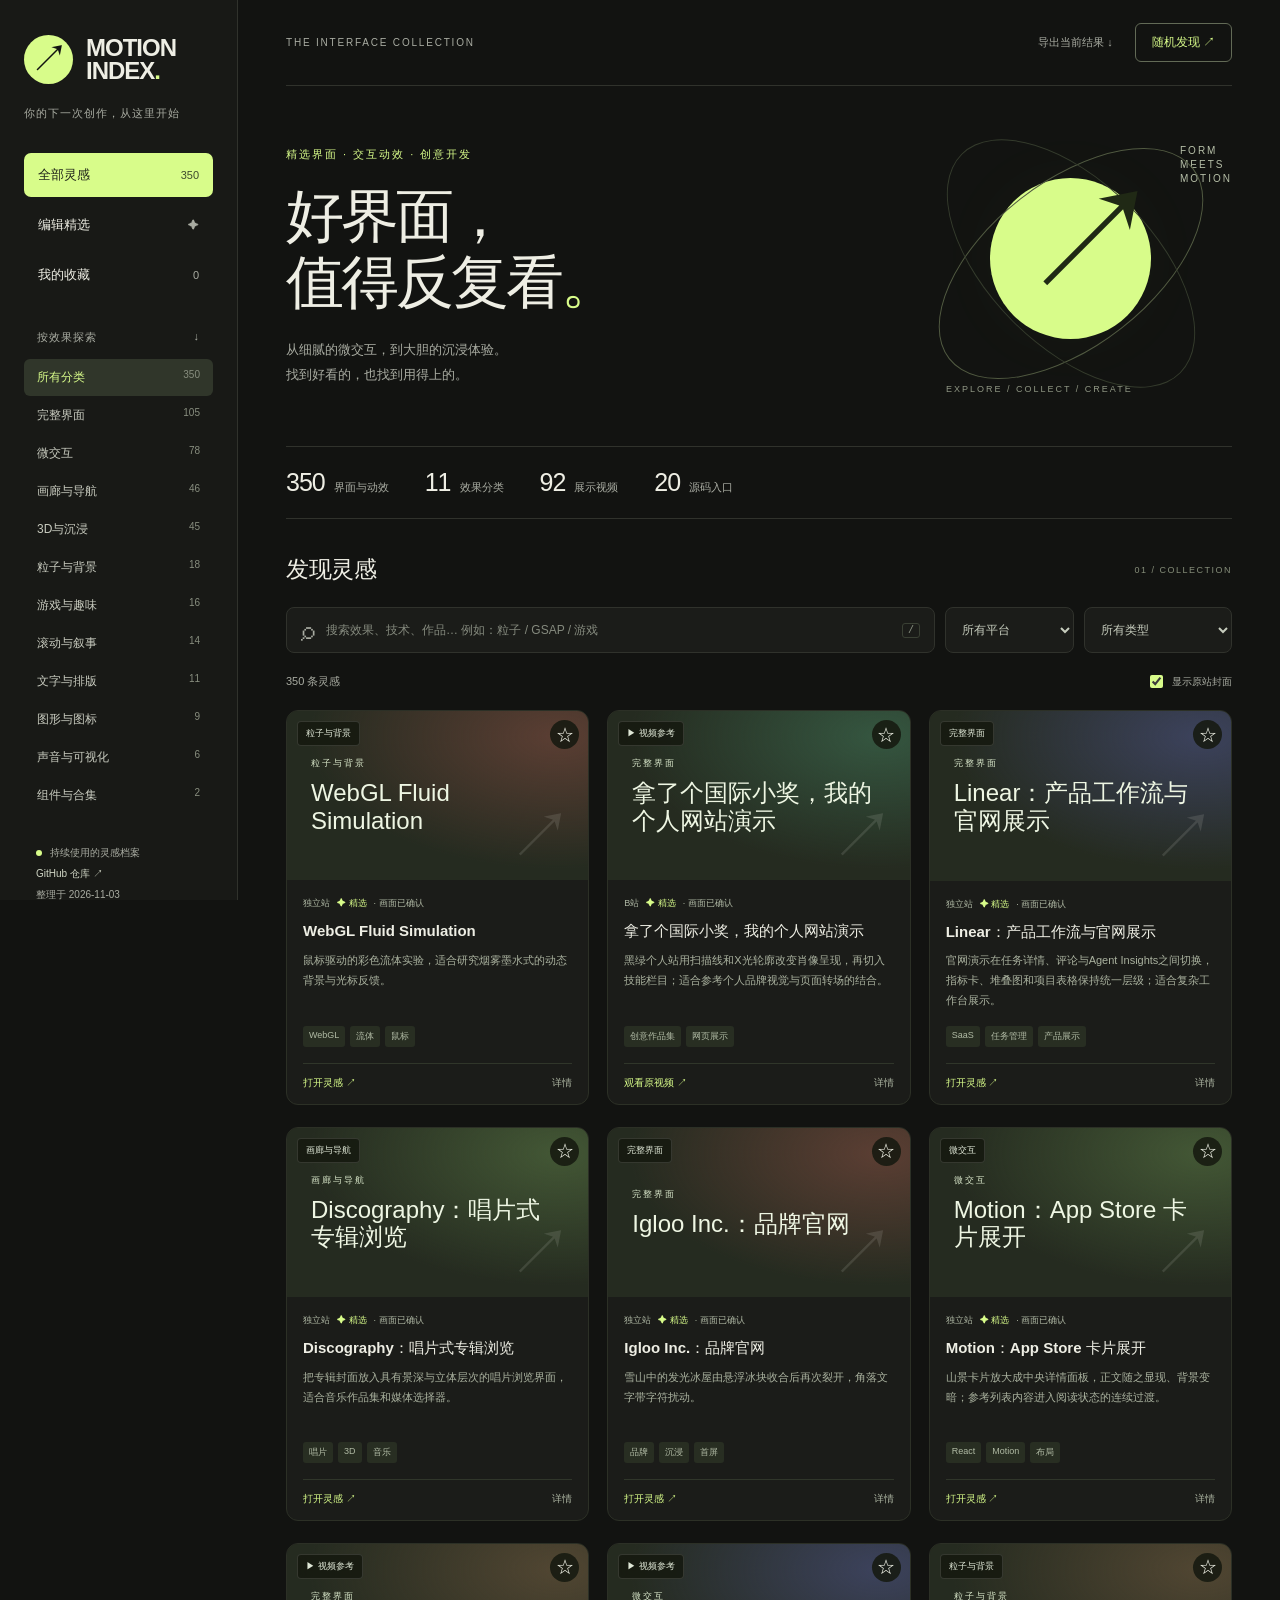
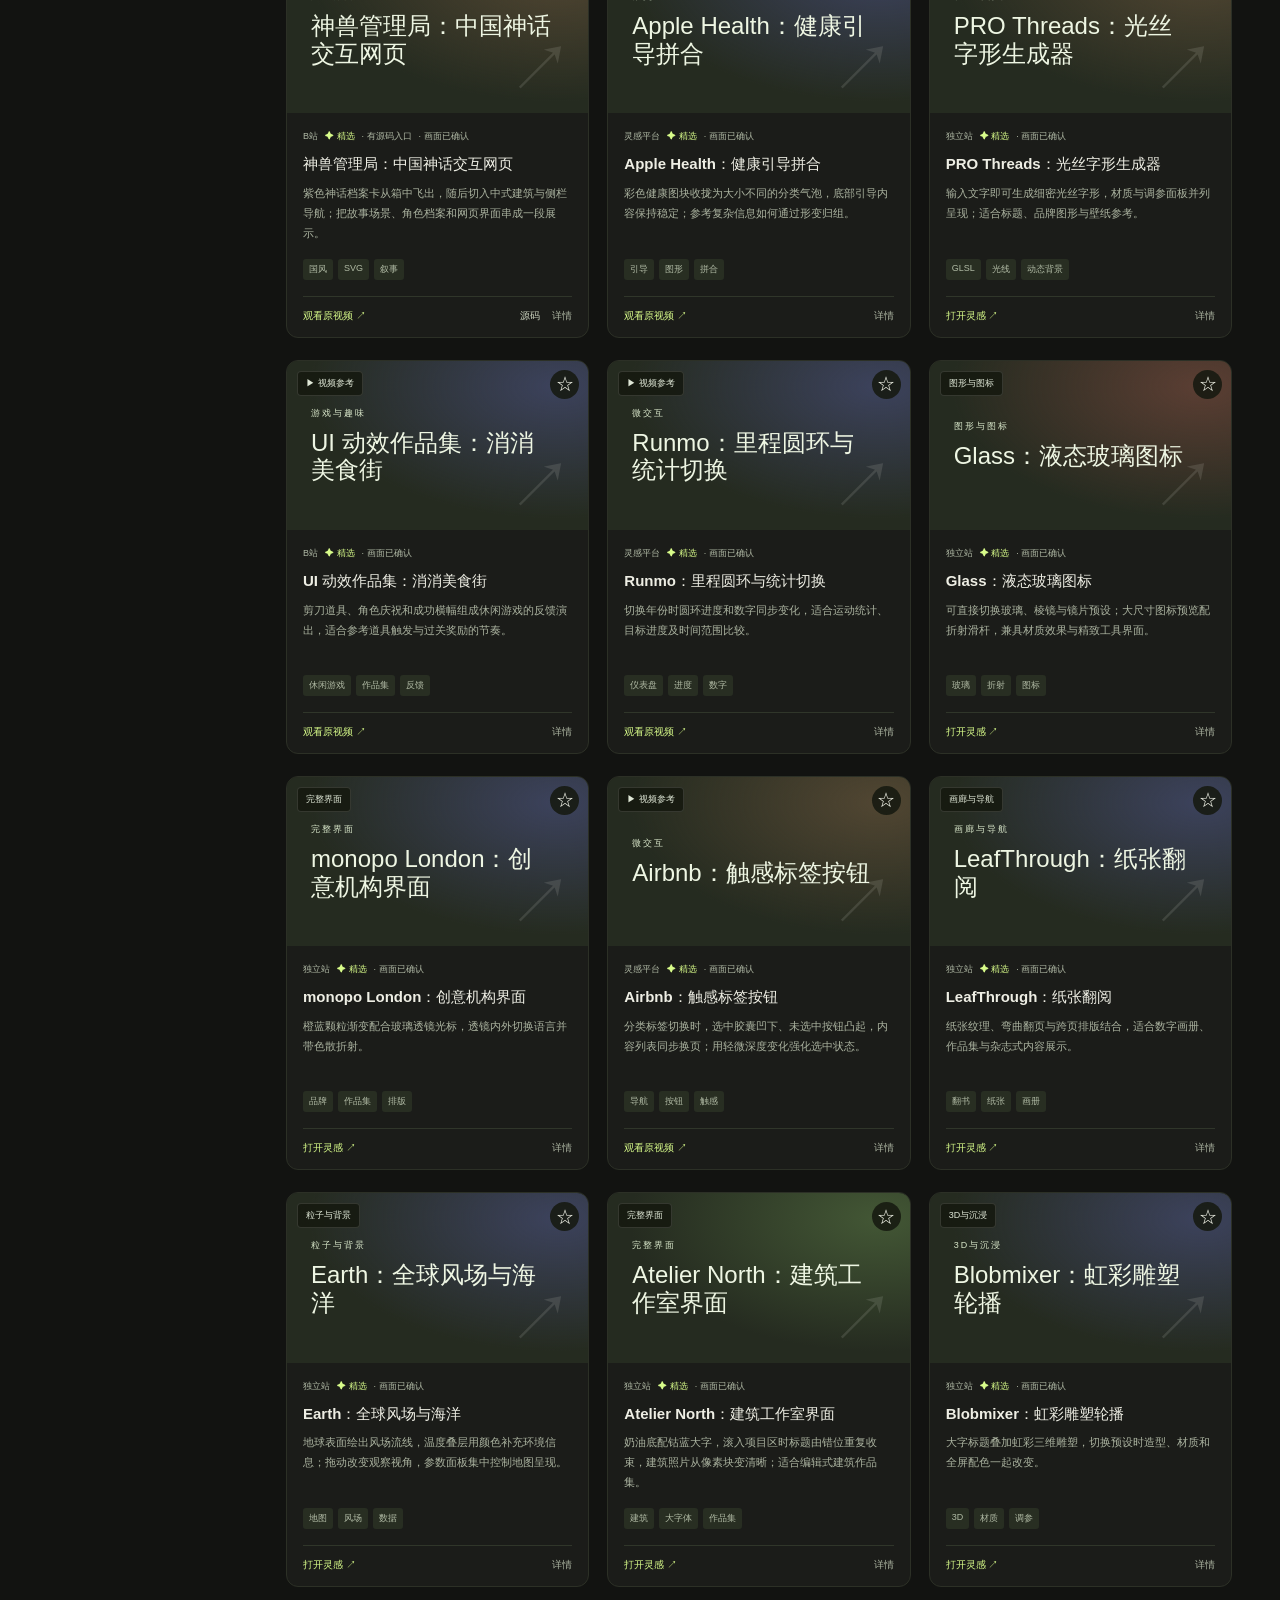
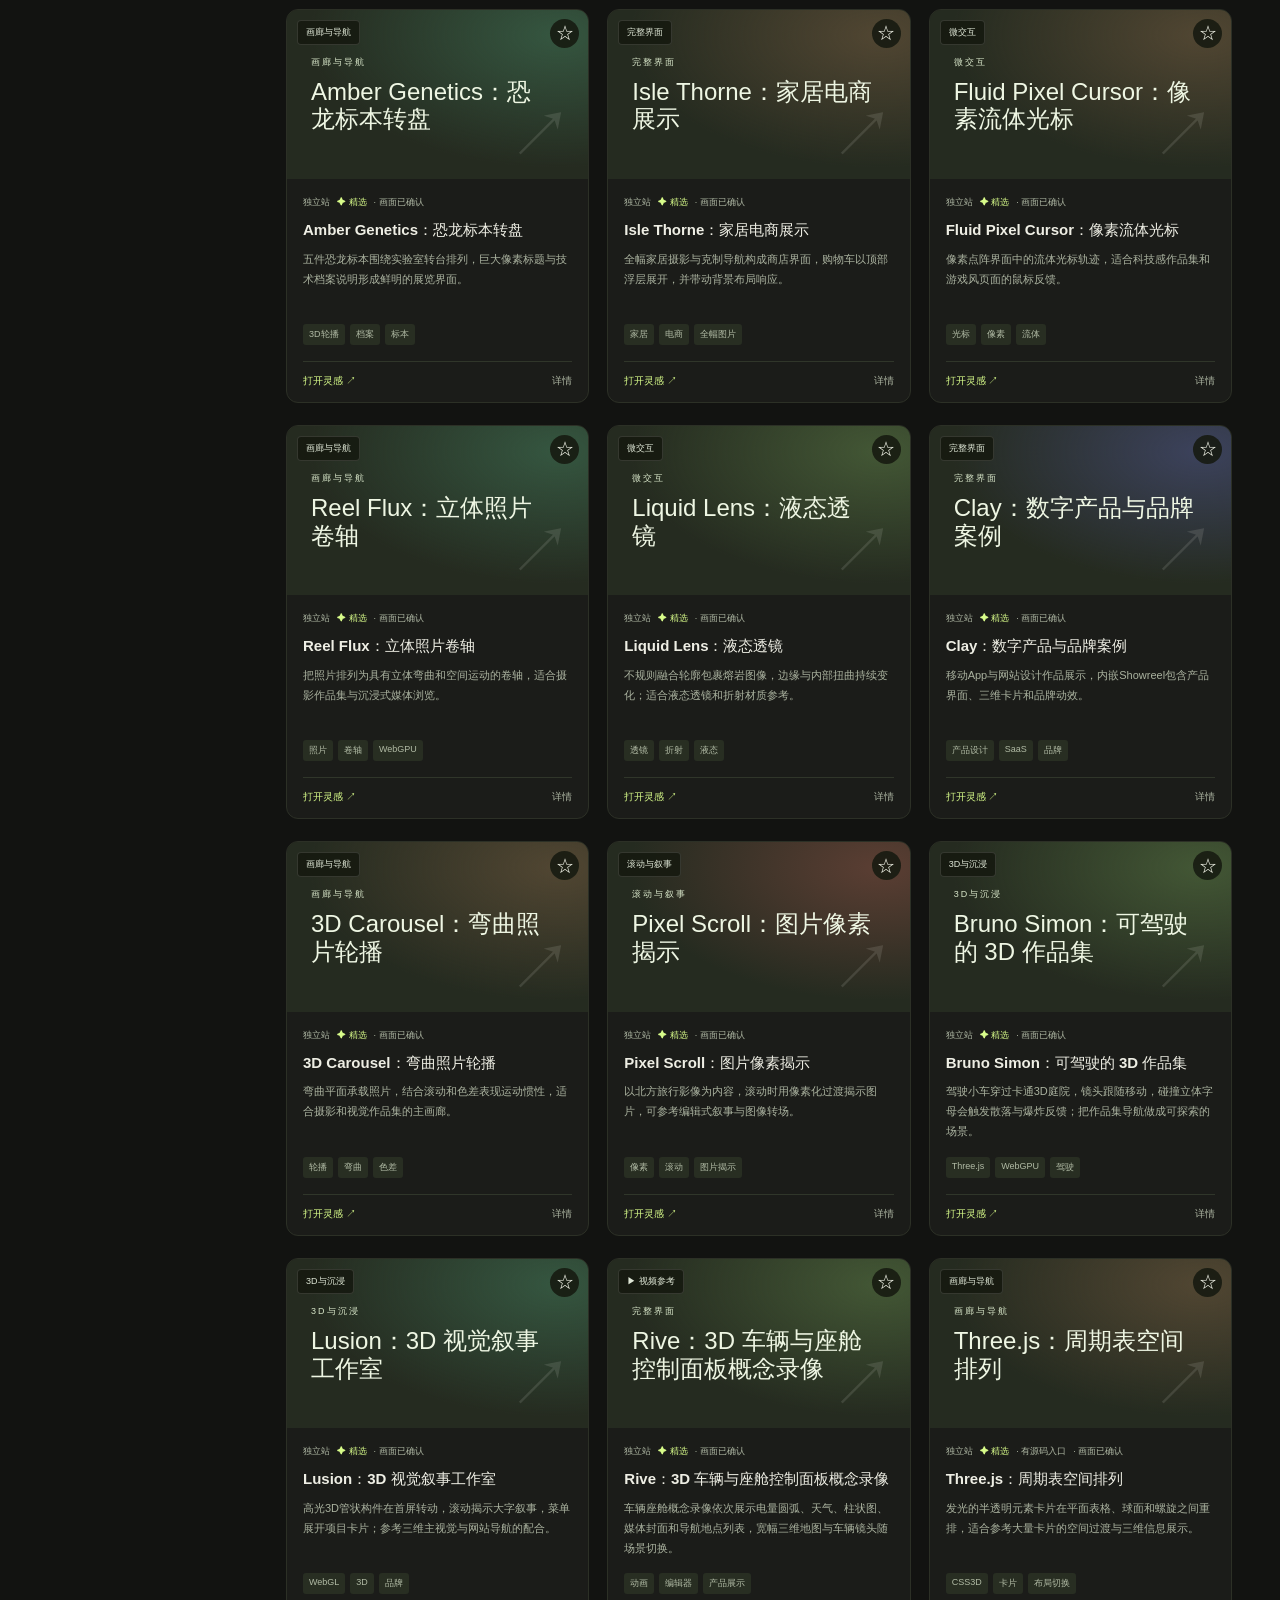
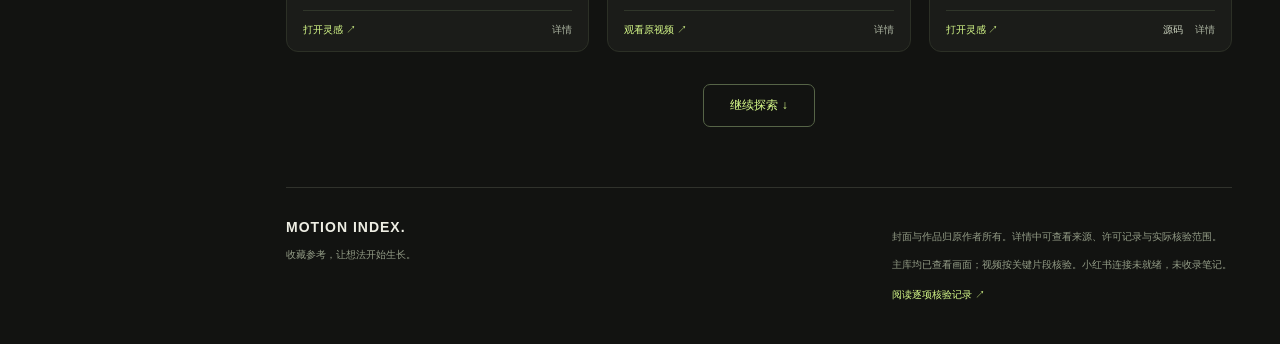
==== commit a7d40b41: "Expand verified visual catalog to 350 entries and unify categories" ====
--- a/index.html
+++ b/index.html
@@ -52,7 +52,7 @@
 </main>
 <dialog id="detail" aria-labelledby="detail-title"><button id="close-detail" class="close-detail" aria-label="关闭详情">×</button><div id="detail-body"></div></dialog>
 <div id="toast" class="toast" role="status" aria-live="polite"></div>
-<script type="application/json" id="library-data">{"updated_at": "2026-11-03", "items": [{"name": "WebGL Fluid Simulation", "url": "https://paveldogreat.github.io/WebGL-Fluid-Simulation", "repo_url": "", "platform": "独立站", "category": "粒子与背景", "tags": ["WebGL", "流体", "鼠标", "炫彩"], "description": "鼠标驱动的彩色流体实验，适合研究烟雾墨水式的动态背景与光标反馈。", "kind": "在线演示", "evidence_url": "https://paveldogreat.github.io/WebGL-Fluid-Simulation/", "verification": "本轮实际画面与关键操作核查", "license_note": "待核验；可访问或有源码不等于允许任意商用", "http_final_url": "https://paveldogreat.github.io/WebGL-Fluid-Simulation/", "http_status": 200, "source_title": "WebGL Fluid Simulation", "thumbnail_url": "https://paveldogreat.github.io/WebGL-Fluid-Simulation/logo.png", "thumbnail_kind": "官方页面 OG/Twitter 元数据；不代表运行截图", "checked_at": "2026-11-03", "browser_verified": true, "stable_id": "ui-4f5342c04c62", "visual_verified": true, "playback_verified": false, "review_status": "verified", "verification_action": "在主画布从左向右拖动。", "verification_observed": "初始彩色旋涡随时间消散；拖动轨迹生成新的紫红色流体烟雾与涡卷。", "verification_notes": "", "audit": {"number": 4, "id": "ui-4f5342c04c62", "name": "WebGL Fluid Simulation", "url": "https://paveldogreat.github.io/WebGL-Fluid-Simulation", "result": "pass", "action": "在主画布从左向右拖动。", "observed": "初始彩色旋涡随时间消散；拖动轨迹生成新的紫红色流体烟雾与涡卷。", "original_url": "https://paveldogreat.github.io/WebGL-Fluid-Simulation", "verified_url": "https://paveldogreat.github.io/WebGL-Fluid-Simulation", "checked_at": "2026-11-03"}, "original_url": "https://paveldogreat.github.io/WebGL-Fluid-Simulation", "id": "ui-4f5342c04c62", "featured": true}, {"id": "ui-17d881e0f8c8", "name": "拿了个国际小奖，我的个人网站演示", "url": "https://www.bilibili.com/video/BV1hYceeGEuq", "platform": "B站", "category": "完整界面", "tags": ["创意作品集", "网页展示"], "description": "黑绿个人站用扫描线和X光轮廓改变肖像呈现，再切入技能栏目；适合参考个人品牌视觉与页面转场的结合。", "kind": "视频", "evidence_url": "https://www.bilibili.com/video/BV1hYceeGEuq/", "verification": "本轮实际播放片段核查", "source_query": "JIEJOE 网站", "checked_at": "2026-11-03", "access_notes": "无需登录可观看；含作者讲解，前段为片头与加载说明，可从约1分18秒看肖像效果。", "official_title": "拿了个🥇国际小奖🥇，我的个人网站演示🟢", "author": "JIEJOE_轻敲代码", "thumbnail_url": "https://i1.hdslb.com/bfs/archive/2ceb6d0491c0af39b534a8de317fe748c41a1f14.jpg", "duration_seconds": 390, "metadata_url": "https://api.bilibili.com/x/web-interface/view?bvid=BV1hYceeGEuq", "metadata_check": "success", "reuse_notes": "仅收录公开参考链接；未授予素材商用、搬运或源码使用许可，请查看原作者许可。", "stable_id": "ui-17d881e0f8c8", "browser_verified": true, "visual_verified": true, "playback_verified": true, "review_status": "verified", "verification_action": "实际播放并快进抽查约79–84秒网站主体", "verification_observed": "黑绿个人站的肖像扫描线与X光轮廓变换清晰可见，随后进入技能栏目。currentTime 78.67→84.04，paused=false、readyState=4。", "verification_notes": "前30秒主要片头/加载说明，主体需向后观看。未登录仍可播放超过30秒；属于网站演示伴讲解，未完整观看。", "audit": {"number": 47, "id": "ui-17d881e0f8c8", "name": "拿了个国际小奖，我的个人网站演示", "url": "https://www.bilibili.com/video/BV1hYceeGEuq", "result": "pass", "action": "实际播放并快进抽查约79–84秒网站主体", "observed": "黑绿个人站的肖像扫描线与X光轮廓变换清晰可见，随后进入技能栏目。currentTime 78.67→84.04，paused=false、readyState=4。", "notes": "前30秒主要片头/加载说明，主体需向后观看。未登录仍可播放超过30秒；属于网站演示伴讲解，未完整观看。", "suggested_description": "黑绿个人站用扫描线和X光轮廓改变肖像呈现，再切入技能栏目；适合参考个人品牌视觉与页面转场的结合。", "access_notes": "无需登录可观看；含作者讲解，前段为片头与加载说明，可从约1分18秒看肖像效果。", "original_url": "https://www.bilibili.com/video/BV1hYceeGEuq", "verified_url": "https://www.bilibili.com/video/BV1hYceeGEuq", "checked_at": "2026-11-03"}, "original_url": "https://www.bilibili.com/video/BV1hYceeGEuq", "featured": true}, {"name": "Linear：产品工作流与官网展示", "url": "https://linear.app", "platform": "独立站", "category": "完整界面", "tags": ["SaaS", "任务管理", "产品展示"], "description": "官网演示在任务详情、评论与Agent Insights之间切换，指标卡、堆叠图和项目表格保持统一层级；适合复杂工作台展示。", "kind": "作品", "evidence_url": "https://linear.app/", "verification": "本轮实际画面与关键操作核查", "thumbnail_url": "https://linear.app/api/og/main?title=Linear\u0026v=4", "checked_at": "2026-11-03", "license_note": "作为视觉参考收录；原站作品、品牌和素材权利属于原作者。", "http_status": 200, "http_final_url": "https://linear.app/", "featured": true, "browser_verified": true, "stable_id": "ui-3bccbda41093", "access_notes": "无需登录即可操作官网内演示。", "visual_verified": true, "playback_verified": false, "review_status": "verified", "verification_action": "滚动到官网产品演示，点击演示侧栏Agent Insights", "verification_observed": "任务详情/评论界面切换成指标卡、堆叠柱状图和项目表格；页面内演示可交互，未登录。", "verification_notes": "本轮看到的是官网演示，不代表进入真实用户工作区。", "audit": {"number": 3, "id": "ui-3bccbda41093", "name": "Linear：产品工作流与官网展示", "url": "https://linear.app", "result": "pass", "action": "滚动到官网产品演示，点击演示侧栏Agent Insights", "observed": "任务详情/评论界面切换成指标卡、堆叠柱状图和项目表格；页面内演示可交互，未登录。", "notes": "本轮看到的是官网演示，不代表进入真实用户工作区。", "suggested_description": "官网演示在任务详情、评论与Agent Insights之间切换，指标卡、堆叠图和项目表格保持统一层级；适合复杂工作台展示。", "access_notes": "无需登录即可操作官网内演示。", "original_url": "https://linear.app", "verified_url": "https://linear.app", "checked_at": "2026-11-03"}, "original_url": "https://linear.app", "id": "ui-3bccbda41093"}, {"id": "ui-50038be7f645", "name": "Discography：唱片式专辑浏览", "url": "https://dmtrbrl.github.io/discography", "platform": "独立站", "category": "画廊与导航", "tags": ["唱片", "3D", "音乐"], "description": "把专辑封面放入具有景深与立体层次的唱片浏览界面，适合音乐作品集和媒体选择器。", "kind": "在线演示", "evidence_url": "https://dmtrbrl.github.io/discography/", "discovery_url": "https://tympanus.net/codrops/hub/all/", "verification": "本轮实际画面与关键操作核查", "visual_verified": true, "checked_at": "2026-11-03", "http_status": 200, "http_final_url": "https://dmtrbrl.github.io/discography/", "page_title": "Discography", "source_title": "Discography", "featured": true, "visual_verification_note": "专辑封面与唱片盒画廊已渲染", "stable_id": "ui-50038be7f645", "browser_verified": true, "playback_verified": false, "review_status": "verified", "verification_action": "点击 Next album；比较切换前后截图与专辑标题", "verification_observed": "唱片封面和3D盒体完整显示；由 Yeah Yeah Yeahs / Its Blitz 切换到 IAMX / The Alternative，中央封面与左右排列同步变化。", "verification_notes": "未测试全部专辑或音频。", "audit": {"number": 1, "id": "ui-50038be7f645", "name": "Discography：唱片式专辑浏览", "url": "https://dmtrbrl.github.io/discography", "result": "pass", "action": "点击 Next album；比较切换前后截图与专辑标题", "observed": "唱片封面和3D盒体完整显示；由 Yeah Yeah Yeahs / Its Blitz 切换到 IAMX / The Alternative，中央封面与左右排列同步变化。", "notes": "未测试全部专辑或音频。", "checked_at": "2026-11-03", "browser": "IAB", "source_file": "direct_demo_items.json", "original_url": "https://dmtrbrl.github.io/discography", "verified_url": "https://dmtrbrl.github.io/discography"}, "original_url": "https://dmtrbrl.github.io/discography"}, {"name": "Igloo Inc.：品牌官网", "url": "https://igloo.inc", "platform": "独立站", "category": "完整界面", "tags": ["品牌", "沉浸", "首屏"], "description": "雪山中的发光冰屋由悬浮冰块收合后再次裂开，角落文字带字符扰动。", "kind": "完整界面", "evidence_url": "https://igloo.inc/", "verification": "本轮实际画面与关键操作核查", "checked_at": "2026-11-03", "http_status": 200, "http_final_url": "https://www.igloo.inc/", "source_title": "Igloo Inc.", "browser_verified": true, "review_status": "verified", "access_notes": "已确认首屏场景及形态变化；未遍历全站所有品牌段落。", "license_note": "仅作为视觉参考；实际复用请检查原作者许可。", "thumbnail_url": "https://www.igloo.inc/assets/images/social.jpg", "thumbnail_kind": "原站 OG/Twitter 封面，不是运行截图", "stable_id": "ui-eb80dd50d82b", "visual_verified": true, "playback_verified": false, "verification_action": "等待三维场景加载后多次向下滚动。", "verification_observed": "雪山中的发光冰屋完整渲染，冰块从分离悬浮状态收合并再次裂开；角落排版带字符扰动。", "verification_notes": "已确认首屏场景及形态变化；未遍历全站所有品牌段落。", "audit": {"name": "Igloo Inc.：品牌官网", "checked_at": "2026-11-03", "url": "https://igloo.inc", "result": "pass", "action": "等待三维场景加载后多次向下滚动。", "observed": "雪山中的发光冰屋完整渲染，冰块从分离悬浮状态收合并再次裂开；角落排版带字符扰动。", "suggested_description": "雪山中的发光冰屋由悬浮冰块收合后再次裂开，角落文字带字符扰动。", "notes": "已确认首屏场景及形态变化；未遍历全站所有品牌段落。", "access_notes": "已确认首屏场景及形态变化；未遍历全站所有品牌段落。", "original_url": "https://igloo.inc", "verified_url": "https://igloo.inc"}, "original_url": "https://igloo.inc", "id": "ui-eb80dd50d82b", "featured": true}, {"name": "Motion：App Store 卡片展开", "url": "https://examples.motion.dev/react/app-store", "repo_url": "", "platform": "独立站", "category": "微交互", "tags": ["React", "Motion", "布局", "卡片"], "description": "山景卡片放大成中央详情面板，正文随之显现、背景变暗；参考列表内容进入阅读状态的连续过渡。", "kind": "在线演示", "evidence_url": "https://motion.dev/examples/react-app-store", "verification": "本轮实际画面与关键操作核查", "license_note": "Motion+ 示例，完整源码与后续教程需付费；底层 Motion 库许可与示例许可需区分。", "http_check_error": "\u003curlopen error [SSL: UNEXPECTED_EOF_WHILE_READING] EOF occurred in violation of protocol (_ssl.c:1010)\u003e", "checked_at": "2026-11-03", "browser_verified": true, "access_notes": "打开页面即可查看演示。", "http_final_url": "https://examples.motion.dev/react/app-store", "stable_id": "ui-c3d346ac0377", "visual_verified": true, "playback_verified": false, "review_status": "verified", "verification_action": "点击旅行主题卡片标题。", "verification_observed": "山景卡片放大为中央详细面板，底部正文显现，背景变暗；不是跳到教程。", "verification_notes": "", "audit": {"number": 10, "id": "ui-c3d346ac0377", "name": "Motion：App Store 卡片展开", "url": "https://examples.motion.dev/react/app-store", "result": "pass", "action": "点击旅行主题卡片标题。", "observed": "山景卡片放大为中央详细面板，底部正文显现，背景变暗；不是跳到教程。", "suggested_description": "山景卡片放大成中央详情面板，正文随之显现、背景变暗；参考列表内容进入阅读状态的连续过渡。", "access_notes": "打开页面即可查看演示。", "original_url": "https://examples.motion.dev/react/app-store", "verified_url": "https://examples.motion.dev/react/app-store", "checked_at": "2026-11-03"}, "original_url": "https://examples.motion.dev/react/app-store", "id": "ui-c3d346ac0377", "featured": true}, {"id": "ui-3497e5de3ffb", "name": "神兽管理局：中国神话交互网页", "url": "https://www.bilibili.com/video/BV1Ka4y1o7aS", "platform": "B站", "category": "完整界面", "tags": ["国风", "SVG", "叙事"], "description": "紫色神话档案卡从箱中飞出，随后切入中式建筑与侧栏导航；把故事场景、角色档案和网页界面串成一段展示。", "kind": "视频", "evidence_url": "https://www.bilibili.com/video/BV1Ka4y1o7aS", "verification": "本轮实际播放片段核查", "source_query": "JIEJOE MAA", "checked_at": "2026-11-03", "access_notes": "无需登录可观看；含作者讲解，高清画质可能提示登录。", "official_title": "翻出大学的网页设计作品，死忆攻我！", "author": "JIEJOE_轻敲代码", "thumbnail_url": "https://i1.hdslb.com/bfs/archive/fb0f35d758809c9927fa1138a99f5e4f7523232a.jpg", "duration_seconds": 448, "metadata_url": "https://api.bilibili.com/x/web-interface/view?bvid=BV1Ka4y1o7aS", "metadata_check": "success", "reuse_notes": "仅收录公开参考链接；未授予素材商用、搬运或源码使用许可，请查看原作者许可。", "repo_url": "https://github.com/JIEJOE-Visual/MAA", "stable_id": "ui-3497e5de3ffb", "browser_verified": true, "visual_verified": true, "playback_verified": true, "review_status": "verified", "verification_action": "实际播放并观察8–33秒片段，读取两次video状态", "verification_observed": "紫色神话网页中，档案卡片由箱子飞出；转为中式建筑与侧栏导航场景。currentTime 8.50→21.92→32.67秒，paused=false、readyState=4。", "verification_notes": "未登录可播放超过30秒；高清登录提示未遮挡主体。抽查作品讲解片段，未完整观看。", "audit": {"number": 49, "id": "ui-3497e5de3ffb", "name": "神兽管理局：中国神话交互网页", "url": "https://www.bilibili.com/video/BV1Ka4y1o7aS", "result": "pass", "action": "实际播放并观察8–33秒片段，读取两次video状态", "observed": "紫色神话网页中，档案卡片由箱子飞出；转为中式建筑与侧栏导航场景。currentTime 8.50→21.92→32.67秒，paused=false、readyState=4。", "notes": "未登录可播放超过30秒；高清登录提示未遮挡主体。抽查作品讲解片段，未完整观看。", "suggested_description": "紫色神话档案卡从箱中飞出，随后切入中式建筑与侧栏导航；把故事场景、角色档案和网页界面串成一段展示。", "access_notes": "无需登录可观看；含作者讲解，高清画质可能提示登录。", "original_url": "https://www.bilibili.com/video/BV1Ka4y1o7aS", "verified_url": "https://www.bilibili.com/video/BV1Ka4y1o7aS", "checked_at": "2026-11-03"}, "original_url": "https://www.bilibili.com/video/BV1Ka4y1o7aS", "featured": true}, {"name": "Apple Health：健康引导拼合", "url": "https://60fps.design/shots/apple-health-longevity-intro-animation", "platform": "灵感平台", "category": "微交互", "tags": ["引导", "图形", "拼合"], "description": "彩色健康图块收拢为大小不同的分类气泡，底部引导内容保持稳定；参考复杂信息如何通过形变归组。", "kind": "视频", "evidence_url": "https://60fps.design/shots/apple-health-longevity-intro-animation", "verification": "本轮实际播放片段核查", "thumbnail_url": "https://video.gumlet.io/66b49d08225b7b88f78b7b44/6ac725cf1bbc375977910ca3/thumbnail-1-0.png?width=800", "checked_at": "2026-11-03", "license_note": "作为视觉参考收录；原站作品、品牌和素材权利属于原作者。", "http_status": 200, "http_final_url": "https://60fps.design/shots/apple-health-longevity-intro-animation", "featured": true, "thumbnail_kind": "对应App动效录像的公开海报", "browser_verified": true, "stable_id": "ui-e2d764a96402", "access_notes": "无需登录，可查看页面内的效果录像。", "visual_verified": true, "playback_verified": true, "review_status": "verified", "verification_action": "逐页实际播放主录像，读取两次video状态并查看两帧截图", "verification_observed": "彩色不规则健康图块收拢变为大小不同的圆形分类气泡，底部健康引导内容稳定。 currentTime 0.07→4.50秒，时长8.88秒，最终paused=false、readyState=4。", "verification_notes": "无登录可见；主体为UI动效录像，非教程。仅验证本站所展示录像。", "audit": {"number": 13, "id": "ui-e2d764a96402", "name": "Apple Health：健康引导拼合", "url": "https://60fps.design/shots/apple-health-longevity-intro-animation", "result": "pass", "action": "逐页实际播放主录像，读取两次video状态并查看两帧截图", "observed": "彩色不规则健康图块收拢变为大小不同的圆形分类气泡，底部健康引导内容稳定。 currentTime 0.07→4.50秒，时长8.88秒，最终paused=false、readyState=4。", "notes": "无登录可见；主体为UI动效录像，非教程。仅验证本站所展示录像。", "suggested_description": "彩色健康图块收拢为大小不同的分类气泡，底部引导内容保持稳定；参考复杂信息如何通过形变归组。", "access_notes": "无需登录，可查看页面内的效果录像。", "original_url": "https://60fps.design/shots/apple-health-longevity-intro-animation", "verified_url": "https://60fps.design/shots/apple-health-longevity-intro-animation", "checked_at": "2026-11-03"}, "original_url": "https://60fps.design/shots/apple-health-longevity-intro-animation", "id": "ui-e2d764a96402"}, {"id": "ui-5a5f7d835fec", "name": "PRO Threads：光丝字形生成器", "url": "https://www.kubai.design/pro-threads", "platform": "独立站", "category": "粒子与背景", "tags": ["GLSL", "光线", "动态背景"], "description": "输入文字即可生成细密光丝字形，材质与调参面板并列呈现；适合标题、品牌图形与壁纸参考。", "kind": "在线演示", "evidence_url": "https://www.kubai.design/pro-threads/", "discovery_url": "https://tympanus.net/codrops/hub/all/", "verification": "本轮实际画面与关键操作核查", "visual_verified": true, "checked_at": "2026-11-03", "http_status": 200, "http_final_url": "https://www.kubai.design/pro-threads/", "page_title": "PRO Threads — Live Light-Thread Wallpaper", "source_title": "PRO Threads — Live Light-Thread Wallpaper", "featured": true, "visual_verification_note": "光丝文字画面与设置面板已渲染；第三方赞助脚本报错不影响已见主体", "thumbnail_url": "https://www.kubai.design/pro-threads/media/pro.jpg", "thumbnail_kind": "官方HTML OG/Twitter元数据；不是本次实测截图", "stable_id": "ui-5a5f7d835fec", "access_notes": "打开页面即可查看演示。", "browser_verified": true, "playback_verified": false, "review_status": "verified", "verification_action": "将 Text 输入由 PRO 改为 UI，比较两张截图", "verification_observed": "光丝字形从PRO实时变成UI，形状与布局对应输入变化；材质与调参面板完整可见。", "verification_notes": "核验文字生成交互；本轮未确认持续自动流动，不应以此宣称连续动态已测。", "audit": {"number": 2, "id": "ui-5a5f7d835fec", "name": "PRO Threads：光丝文字壁纸", "url": "https://www.kubai.design/pro-threads", "result": "pass", "action": "将 Text 输入由 PRO 改为 UI，比较两张截图", "observed": "光丝字形从PRO实时变成UI，形状与布局对应输入变化；材质与调参面板完整可见。", "notes": "核验文字生成交互；本轮未确认持续自动流动，不应以此宣称连续动态已测。", "suggested_description": "输入文字即可生成细密光丝字形，材质与调参面板并列呈现；适合标题、品牌图形与壁纸参考。", "checked_at": "2026-11-03", "browser": "IAB", "source_file": "direct_demo_items.json", "access_notes": "打开页面即可查看演示。", "suggested_name": "PRO Threads：光丝字形生成器", "original_url": "https://www.kubai.design/pro-threads", "verified_url": "https://www.kubai.design/pro-threads"}, "original_url": "https://www.kubai.design/pro-threads"}, {"id": "ui-d6016c26685c", "name": "UI 动效作品集：消消美食街", "url": "https://www.bilibili.com/video/BV1zSfPYwEev", "platform": "B站", "category": "游戏与趣味", "tags": ["休闲游戏", "作品集", "反馈"], "description": "剪刀道具、角色庆祝和成功横幅组成休闲游戏的反馈演出，适合参考道具触发与过关奖励的节奏。", "kind": "视频", "evidence_url": "https://www.bilibili.com/video/BV1zSfPYwEev/", "verification": "本轮实际播放片段核查", "source_query": "UI 动效 丝滑 作品", "checked_at": "2026-11-03", "access_notes": "无需登录可观看；作品演示旁附动效设计说明。", "official_title": "UI动效作品集-消消美食街（已上线版本）游戏地址：https://msj.lilith.com/", "author": "D溜肉段", "thumbnail_url": "https://i2.hdslb.com/bfs/archive/6e5befc8eda0a5acf0e54a8877c6e465b45fcd86.jpg", "duration_seconds": 128, "metadata_url": "https://api.bilibili.com/x/web-interface/view?bvid=BV1zSfPYwEev", "metadata_check": "success", "reuse_notes": "仅收录公开参考链接；未授予素材商用、搬运或源码使用许可，请查看原作者许可。", "stable_id": "ui-d6016c26685c", "browser_verified": true, "visual_verified": true, "playback_verified": true, "review_status": "verified", "verification_action": "实际播放，抽查8秒及约29秒游戏奖励片段", "verification_observed": "消除游戏中剪刀道具出现，随后为角色庆祝及救援成功横幅，旁边有动效设计思路排版。视频由0秒进入8.18秒，readyState=4；快进28.82秒截图显示成功反馈。", "verification_notes": "作品集展示而非软件操作教程；只抽查部分片段，未完整观看。", "audit": {"number": 51, "id": "ui-d6016c26685c", "name": "UI 动效作品集：消消美食街", "url": "https://www.bilibili.com/video/BV1zSfPYwEev", "result": "pass", "action": "实际播放，抽查8秒及约29秒游戏奖励片段", "observed": "消除游戏中剪刀道具出现，随后为角色庆祝及救援成功横幅，旁边有动效设计思路排版。视频由0秒进入8.18秒，readyState=4；快进28.82秒截图显示成功反馈。", "notes": "作品集展示而非软件操作教程；只抽查部分片段，未完整观看。", "suggested_description": "剪刀道具、角色庆祝和成功横幅组成休闲游戏的反馈演出，适合参考道具触发与过关奖励的节奏。", "access_notes": "无需登录可观看；作品演示旁附动效设计说明。", "original_url": "https://www.bilibili.com/video/BV1zSfPYwEev", "verified_url": "https://www.bilibili.com/video/BV1zSfPYwEev", "checked_at": "2026-11-03"}, "original_url": "https://www.bilibili.com/video/BV1zSfPYwEev", "featured": true}, {"name": "Runmo：里程圆环与统计切换", "url": "https://60fps.design/shots/runmo-distance-wheel-fill-interaction", "platform": "灵感平台", "category": "微交互", "tags": ["仪表盘", "进度", "数字"], "description": "切换年份时圆环进度和数字同步变化，适合运动统计、目标进度及时间范围比较。", "kind": "视频", "evidence_url": "https://60fps.design/shots/runmo-distance-wheel-fill-interaction", "verification": "本轮实际播放片段核查", "thumbnail_url": "https://video.gumlet.io/66b49d08225b7b88f78b7b44/6a9e9bb5aa4fda3466669497/thumbnail-1-0.png?width=800", "checked_at": "2026-11-03", "license_note": "作为视觉参考收录；原站作品、品牌和素材权利属于原作者。", "http_status": 200, "http_final_url": "https://60fps.design/shots/runmo-distance-wheel-fill-interaction", "featured": true, "thumbnail_kind": "对应App动效录像的公开海报", "browser_verified": true, "stable_id": "ui-63d45ec5ac1b", "visual_verified": true, "playback_verified": true, "review_status": "verified", "verification_action": "逐页实际播放主录像，读取两次video状态并查看两帧截图", "verification_observed": "黑黄运动UI年度切换时，31KM局部圆环推进为59KM满圆，数字、刻度、统计卡同步变化。 currentTime 0.09→4.28秒，时长8.80秒，最终paused=false、readyState=4。", "verification_notes": "无登录可见；主体为UI动效录像，非教程。仅验证本站所展示录像。", "audit": {"number": 15, "id": "ui-63d45ec5ac1b", "name": "Runmo：里程圆环与统计切换", "url": "https://60fps.design/shots/runmo-distance-wheel-fill-interaction", "result": "pass", "action": "逐页实际播放主录像，读取两次video状态并查看两帧截图", "observed": "黑黄运动UI年度切换时，31KM局部圆环推进为59KM满圆，数字、刻度、统计卡同步变化。 currentTime 0.09→4.28秒，时长8.80秒，最终paused=false、readyState=4。", "notes": "无登录可见；主体为UI动效录像，非教程。仅验证本站所展示录像。", "original_url": "https://60fps.design/shots/runmo-distance-wheel-fill-interaction", "verified_url": "https://60fps.design/shots/runmo-distance-wheel-fill-interaction", "checked_at": "2026-11-03"}, "original_url": "https://60fps.design/shots/runmo-distance-wheel-fill-interaction", "id": "ui-63d45ec5ac1b"}, {"id": "ui-2395b83fe41c", "name": "Glass：液态玻璃图标", "url": "https://phileeppov.com/glass", "platform": "独立站", "category": "图形与图标", "tags": ["玻璃", "折射", "图标"], "description": "可直接切换玻璃、棱镜与镜片预设；大尺寸图标预览配折射滑杆，兼具材质效果与精致工具界面。", "kind": "在线演示", "evidence_url": "https://phileeppov.com/glass", "discovery_url": "https://tympanus.net/codrops/hub/all/", "verification": "本轮实际画面与关键操作核查", "visual_verified": true, "checked_at": "2026-11-03", "http_status": 200, "http_final_url": "https://phileeppov.com/glass/", "page_title": "Glass: turn a logo into a glass app icon · phileeppov", "source_title": "Glass: turn a logo into a glass app icon · phileeppov", "featured": true, "visual_verification_note": "玻璃图标与折射控制面板已渲染", "thumbnail_url": "https://phileeppov.com/glass-og.png", "thumbnail_kind": "官方HTML OG/Twitter元数据；不是本次实测截图", "stable_id": "ui-2395b83fe41c", "browser_verified": true, "playback_verified": false, "review_status": "verified", "verification_action": "将Studio预设切换Night", "verification_observed": "玻璃笑脸图标主体完整；预设切换后背景变黑、标志反白，彩色折射纹与材质参数对应变化。", "verification_notes": "未上传私人图片、未使用麦克风。", "audit": {"number": 5, "id": "ui-2395b83fe41c", "name": "Glass：液态玻璃图标", "url": "https://phileeppov.com/glass", "result": "pass", "action": "将Studio预设切换Night", "observed": "玻璃笑脸图标主体完整；预设切换后背景变黑、标志反白，彩色折射纹与材质参数对应变化。", "notes": "未上传私人图片、未使用麦克风。", "checked_at": "2026-11-03", "browser": "IAB", "source_file": "direct_demo_items.json", "original_url": "https://phileeppov.com/glass", "verified_url": "https://phileeppov.com/glass"}, "original_url": "https://phileeppov.com/glass"}, {"name": "monopo London：创意机构界面", "url": "https://monopo.london", "platform": "独立站", "category": "完整界面", "tags": ["品牌", "作品集", "排版"], "description": "橙蓝颗粒渐变配合玻璃透镜光标，透镜内外切换语言并带色散折射。", "kind": "完整界面", "evidence_url": "https://monopo.london/", "verification": "本轮实际画面与关键操作核查", "checked_at": "2026-11-03", "http_status": 200, "http_final_url": "https://monopo.london/", "source_title": "monopo london | Tokyo-born design-driven creative agency.", "browser_verified": true, "review_status": "verified", "access_notes": "", "license_note": "仅作为视觉参考；实际复用请检查原作者许可。", "thumbnail_url": "https://images.prismic.io/monopolondon/b0b45d4e-afc8-4a12-8e6c-212abb2381a3_monopo_london_OGP.jpg?auto=compress,format\u0026rect=0,0,1200,630\u0026w=1200\u0026h=630", "thumbnail_kind": "原站 OG/Twitter 封面，不是运行截图", "stable_id": "ui-c78466cf8e6b", "visual_verified": true, "playback_verified": false, "verification_action": "加载首页后将指针从中部拖至右上方。", "verification_observed": "橙蓝噪点渐变波形持续变化；玻璃球随指针移动，球内出现日文与折射色边，球外仍是英文标题。", "verification_notes": "", "audit": {"name": "monopo London：创意机构界面", "checked_at": "2026-11-03", "url": "https://monopo.london", "result": "pass", "action": "加载首页后将指针从中部拖至右上方。", "observed": "橙蓝噪点渐变波形持续变化；玻璃球随指针移动，球内出现日文与折射色边，球外仍是英文标题。", "suggested_description": "橙蓝颗粒渐变配合玻璃透镜光标，透镜内外切换语言并带色散折射。", "access_notes": "", "original_url": "https://monopo.london", "verified_url": "https://monopo.london"}, "original_url": "https://monopo.london", "id": "ui-c78466cf8e6b", "featured": true}, {"name": "Airbnb：触感标签按钮", "url": "https://60fps.design/shots/airbnb-tactile-tab-button-interaction", "platform": "灵感平台", "category": "微交互", "tags": ["导航", "按钮", "触感"], "description": "分类标签切换时，选中胶囊凹下、未选中按钮凸起，内容列表同步换页；用轻微深度变化强化选中状态。", "kind": "视频", "evidence_url": "https://60fps.design/shots/airbnb-tactile-tab-button-interaction", "verification": "本轮实际播放片段核查", "thumbnail_url": "https://video.gumlet.io/66b49d08225b7b88f78b7b44/6a796336a219b0caeb69c119/thumbnail-1-0.png?width=800", "checked_at": "2026-11-03", "license_note": "作为视觉参考收录；原站作品、品牌和素材权利属于原作者。", "http_check_error": "\u003curlopen error timed out\u003e", "featured": true, "thumbnail_kind": "对应App动效录像的公开海报", "browser_verified": true, "stable_id": "ui-acbbbd63d54c", "access_notes": "无需登录，可查看页面内的效果录像。", "visual_verified": true, "playback_verified": true, "review_status": "verified", "verification_action": "实际播放录像并核对两帧截图/媒体状态", "verification_observed": "currentTime 1.29→5.18秒，时长6.5秒，paused=false、readyState=4。Homes/Services标签切换时选中胶囊凹陷，未选中按钮凸起，内容列表同步换页。", "verification_notes": "无登录可见；仅观看录像，未操作真实Airbnb账户。", "audit": {"number": 16, "id": "ui-acbbbd63d54c", "name": "Airbnb：触感标签按钮", "url": "https://60fps.design/shots/airbnb-tactile-tab-button-interaction", "result": "pass", "action": "实际播放录像并核对两帧截图/媒体状态", "observed": "currentTime 1.29→5.18秒，时长6.5秒，paused=false、readyState=4。Homes/Services标签切换时选中胶囊凹陷，未选中按钮凸起，内容列表同步换页。", "notes": "无登录可见；仅观看录像，未操作真实Airbnb账户。", "suggested_description": "分类标签切换时，选中胶囊凹下、未选中按钮凸起，内容列表同步换页；用轻微深度变化强化选中状态。", "access_notes": "无需登录，可查看页面内的效果录像。", "original_url": "https://60fps.design/shots/airbnb-tactile-tab-button-interaction", "verified_url": "https://60fps.design/shots/airbnb-tactile-tab-button-interaction", "checked_at": "2026-11-03"}, "original_url": "https://60fps.design/shots/airbnb-tactile-tab-button-interaction", "id": "ui-acbbbd63d54c"}, {"id": "ui-eb648eee81b1", "name": "LeafThrough：纸张翻阅", "url": "https://dmtrbrl.github.io/leafthrough", "platform": "独立站", "category": "画廊与导航", "tags": ["翻书", "纸张", "画册"], "description": "纸张纹理、弯曲翻页与跨页排版结合，适合数字画册、作品集与杂志式内容展示。", "kind": "在线演示", "evidence_url": "https://dmtrbrl.github.io/leafthrough/", "discovery_url": "https://tympanus.net/codrops/hub/all/", "verification": "本轮实际画面与关键操作核查", "visual_verified": true, "checked_at": "2026-11-03", "http_status": 200, "http_final_url": "https://dmtrbrl.github.io/leafthrough/", "page_title": "LeafThrough · Vanilla", "source_title": "LeafThrough · Vanilla", "featured": true, "visual_verification_note": "纸张封面、页码与翻页控件已渲染", "stable_id": "ui-eb648eee81b1", "browser_verified": true, "playback_verified": false, "review_status": "verified", "verification_action": "点击Next pages，观察翻页中和完成后的截图", "verification_observed": "封面先弯曲翻起，随后完整展开为第2–3页；页码和图文内容同步变化。", "verification_notes": "已验证首个翻页，不代表全部12页与框架变体。", "audit": {"number": 6, "id": "ui-eb648eee81b1", "name": "LeafThrough：纸张翻阅", "url": "https://dmtrbrl.github.io/leafthrough", "result": "pass", "action": "点击Next pages，观察翻页中和完成后的截图", "observed": "封面先弯曲翻起，随后完整展开为第2–3页；页码和图文内容同步变化。", "notes": "已验证首个翻页，不代表全部12页与框架变体。", "checked_at": "2026-11-03", "browser": "IAB", "source_file": "direct_demo_items.json", "original_url": "https://dmtrbrl.github.io/leafthrough", "verified_url": "https://dmtrbrl.github.io/leafthrough"}, "original_url": "https://dmtrbrl.github.io/leafthrough"}, {"name": "Earth：全球风场与海洋", "url": "https://earth.nullschool.net", "platform": "独立站", "category": "粒子与背景", "tags": ["地图", "风场", "数据", "粒子"], "description": "地球表面绘出风场流线，温度叠层用颜色补充环境信息；拖动改变观察视角，参数面板集中控制地图呈现。", "kind": "作品", "evidence_url": "https://earth.nullschool.net/", "verification": "本轮实际画面与关键操作核查", "thumbnail_url": "", "checked_at": "2026-11-03", "license_note": "作为视觉参考收录；原站作品、品牌和素材权利属于原作者。", "http_check_error": "\u003curlopen error timed out\u003e", "featured": true, "browser_verified": true, "stable_id": "ui-fddafe6c9e61", "access_notes": "无需登录；点击左下角earth展开图层控制。", "visual_verified": true, "playback_verified": false, "review_status": "verified", "verification_action": "打开earth菜单，选择Temperature叠层并拖动地球", "verification_observed": "实际地球风场流线可见；温度选项选中且URL更新overlay=temp，蓝绿风速底色转黄红温度层；拖动后大陆经纬度视角改变。", "verification_notes": "数据可视化和交互已实证；未验证每一种海洋/波浪模式。", "audit": {"number": 18, "id": "ui-fddafe6c9e61", "name": "Earth：全球风场与海洋", "url": "https://earth.nullschool.net", "result": "pass", "action": "打开earth菜单，选择Temperature叠层并拖动地球", "observed": "实际地球风场流线可见；温度选项选中且URL更新overlay=temp，蓝绿风速底色转黄红温度层；拖动后大陆经纬度视角改变。", "notes": "数据可视化和交互已实证；未验证每一种海洋/波浪模式。", "suggested_description": "地球表面绘出风场流线，温度叠层用颜色补充环境信息；拖动改变观察视角，参数面板集中控制地图呈现。", "access_notes": "无需登录；点击左下角earth展开图层控制。", "original_url": "https://earth.nullschool.net", "verified_url": "https://earth.nullschool.net", "checked_at": "2026-11-03"}, "original_url": "https://earth.nullschool.net", "id": "ui-fddafe6c9e61"}, {"id": "ui-dd1101e4a19a", "name": "Atelier North：建筑工作室界面", "url": "https://atelier-north.crnacura.workers.dev", "platform": "独立站", "category": "完整界面", "tags": ["建筑", "大字体", "作品集"], "description": "奶油底配钴蓝大字，滚入项目区时标题由错位重复收束，建筑照片从像素块变清晰；适合编辑式建筑作品集。", "kind": "在线演示", "evidence_url": "https://atelier-north.crnacura.workers.dev/", "discovery_url": "https://tympanus.net/codrops/hub/all/", "verification": "本轮实际画面与关键操作核查", "visual_verified": true, "checked_at": "2026-11-03", "http_status": 200, "http_final_url": "https://atelier-north.crnacura.workers.dev/", "page_title": "ATELIER NORTH", "source_title": "ATELIER NORTH", "featured": true, "visual_verification_note": "建筑工作室首屏大字体与导航已渲染", "thumbnail_url": "https://atelier-north.crnacura.workers.dev/img/ogp.jpg", "thumbnail_kind": "官方HTML OG/Twitter元数据；不是本次实测截图", "stable_id": "ui-dd1101e4a19a", "access_notes": "虚构建筑工作室的界面演示，可直接浏览。", "browser_verified": true, "playback_verified": false, "review_status": "verified", "verification_action": "点击PROJECTS导航，观察跳转与揭示完成画面", "verification_observed": "奶油底与钴蓝大字首屏完整；导航定位到项目区，标题从重复错位收敛为Selected Works，建筑图像由像素块逐步清晰。", "verification_notes": "虚构工作室界面演示；未测试联系方式。", "audit": {"number": 7, "id": "ui-dd1101e4a19a", "name": "Atelier North：建筑工作室界面", "url": "https://atelier-north.crnacura.workers.dev", "result": "pass", "action": "点击PROJECTS导航，观察跳转与揭示完成画面", "observed": "奶油底与钴蓝大字首屏完整；导航定位到项目区，标题从重复错位收敛为Selected Works，建筑图像由像素块逐步清晰。", "notes": "虚构工作室界面演示；未测试联系方式。", "checked_at": "2026-11-03", "browser": "IAB", "source_file": "direct_demo_items.json", "suggested_description": "奶油底配钴蓝大字，滚入项目区时标题由错位重复收束，建筑照片从像素块变清晰；适合编辑式建筑作品集。", "access_notes": "虚构建筑工作室的界面演示，可直接浏览。", "original_url": "https://atelier-north.crnacura.workers.dev", "verified_url": "https://atelier-north.crnacura.workers.dev"}, "original_url": "https://atelier-north.crnacura.workers.dev"}, {"name": "Blobmixer：虹彩雕塑轮播", "url": "https://blobmixer.14islands.com", "platform": "独立站", "category": "3D与沉浸", "tags": ["3D", "材质", "调参"], "description": "大字标题叠加虹彩三维雕塑，切换预设时造型、材质和全屏配色一起改变。", "kind": "在线演示", "evidence_url": "https://blobmixer.14islands.com/", "verification": "本轮实际画面与关键操作核查", "checked_at": "2026-11-03", "http_status": 200, "http_final_url": "https://blobmixer.14islands.com/", "source_title": "Blobmixer", "browser_verified": true, "review_status": "verified", "access_notes": "已核验预设雕塑轮播；未核验 Remix 编辑或 VR 功能。", "license_note": "仅作为视觉参考；实际复用请检查原作者许可。", "thumbnail_url": "https://blobmixer.14islands.com/share-facebook.png", "thumbnail_kind": "原站 OG/Twitter 封面，不是运行截图", "stable_id": "ui-fba3673b12bb", "visual_verified": true, "playback_verified": false, "verification_action": "等待17%加载页结束，点击Next blob。", "verification_observed": "Fomosphere虹彩扭曲造型切换成Discobrain，背景色、三维表面形态和大字标题同步变化。", "verification_notes": "已核查雕塑轮播，未测试Remix编辑或VR。", "audit": {"name": "Blobmixer：自由塑形的 3D 团块", "checked_at": "2026-11-03", "url": "https://blobmixer.14islands.com", "result": "pass", "action": "等待17%加载页结束，点击Next blob。", "observed": "Fomosphere虹彩扭曲造型切换成Discobrain，背景色、三维表面形态和大字标题同步变化。", "suggested_name": "Blobmixer：虹彩雕塑轮播", "suggested_description": "大字标题叠加虹彩三维雕塑，切换预设时造型、材质和全屏配色一起改变。", "notes": "已核查雕塑轮播，未测试Remix编辑或VR。", "access_notes": "已核验预设雕塑轮播；未核验 Remix 编辑或 VR 功能。", "original_url": "https://blobmixer.14islands.com", "verified_url": "https://blobmixer.14islands.com"}, "original_url": "https://blobmixer.14islands.com", "id": "ui-fba3673b12bb", "featured": true}, {"id": "ui-3d0ea272e6ff", "name": "Amber Genetics：恐龙标本转盘", "url": "https://amber.isma.uy", "platform": "独立站", "category": "画廊与导航", "tags": ["3D轮播", "档案", "标本"], "description": "五件恐龙标本围绕实验室转台排列，巨大像素标题与技术档案说明形成鲜明的展览界面。", "kind": "在线演示", "evidence_url": "https://amber.isma.uy/", "discovery_url": "https://tympanus.net/codrops/hub/all/", "verification": "本轮实际画面与关键操作核查", "visual_verified": true, "checked_at": "2026-11-03", "http_status": 200, "http_final_url": "https://amber.isma.uy/", "page_title": "Amber Genetics — Specimen archive", "source_title": "Amber Genetics — Specimen archive", "featured": true, "visual_verification_note": "等待资源后五件恐龙转盘与档案界面已渲染", "thumbnail_url": "https://amber.isma.uy/cover.jpg", "thumbnail_kind": "官方HTML OG/Twitter元数据；不是本次实测截图", "stable_id": "ui-3d0ea272e6ff", "browser_verified": true, "playback_verified": false, "review_status": "verified", "verification_action": "待标本加载后点击Show Tyrannosaurus", "verification_observed": "五只恐龙和实验转盘完整呈现；中心三角龙切换为霸王龙，转台排列与Rex.005/Predator档案标题同步更新。", "verification_notes": "未遍历全部档案详情。", "audit": {"number": 8, "id": "ui-3d0ea272e6ff", "name": "Amber Genetics：恐龙标本转盘", "url": "https://amber.isma.uy", "result": "pass", "action": "待标本加载后点击Show Tyrannosaurus", "observed": "五只恐龙和实验转盘完整呈现；中心三角龙切换为霸王龙，转台排列与Rex.005/Predator档案标题同步更新。", "notes": "未遍历全部档案详情。", "checked_at": "2026-11-03", "browser": "IAB", "source_file": "direct_demo_items.json", "original_url": "https://amber.isma.uy", "verified_url": "https://amber.isma.uy"}, "original_url": "https://amber.isma.uy"}, {"id": "ui-d14acff2591f", "name": "Isle Thorne：家居电商展示", "url": "https://isle-thorne-collective.crnacura.workers.dev", "platform": "独立站", "category": "完整界面", "tags": ["家居", "电商", "全幅图片"], "description": "全幅家居摄影与克制导航构成商店界面，购物车以顶部浮层展开，并带动背景布局响应。", "kind": "在线演示", "evidence_url": "https://isle-thorne-collective.crnacura.workers.dev/", "discovery_url": "https://tympanus.net/codrops/hub/all/", "verification": "本轮实际画面与关键操作核查", "visual_verified": true, "checked_at": "2026-11-03", "http_status": 200, "http_final_url": "https://isle-thorne-collective.crnacura.workers.dev/", "page_title": "Isle Thorne Collective · Furniture \u0026 Interior Collections", "source_title": "Isle Thorne Collective · Furniture \u0026 Interior Collections", "featured": true, "visual_verification_note": "全幅家具照片和导航已渲染", "thumbnail_url": "https://example.com/_astro/hero.CShuixyH_1AFVYc.jpg", "thumbnail_kind": "官方HTML OG/Twitter元数据；不是本次实测截图", "stable_id": "ui-d14acff2591f", "access_notes": "虚构家具商店演示，购物车用于界面参考。", "browser_verified": true, "playback_verified": false, "review_status": "verified", "verification_action": "点击Cart(0)打开空购物车", "verification_observed": "家居摄影与克制导航完整呈现；点击后出现空购物车浮层、Visit the shop入口及关闭控制，背景内容尺寸/布局响应。", "verification_notes": "仅演示模板，无下单或真实交易；本次看见的是顶部浮层而非标准侧抽屉。", "audit": {"number": 9, "id": "ui-d14acff2591f", "name": "Isle Thorne：家居电商展示", "url": "https://isle-thorne-collective.crnacura.workers.dev", "result": "pass", "action": "点击Cart(0)打开空购物车", "observed": "家居摄影与克制导航完整呈现；点击后出现空购物车浮层、Visit the shop入口及关闭控制，背景内容尺寸/布局响应。", "notes": "仅演示模板，无下单或真实交易；本次看见的是顶部浮层而非标准侧抽屉。", "suggested_description": "全幅家居摄影与克制导航构成商店界面，购物车以顶部浮层展开，并带动背景布局响应。", "checked_at": "2026-11-03", "browser": "IAB", "source_file": "direct_demo_items.json", "access_notes": "虚构家具商店演示，购物车用于界面参考。", "original_url": "https://isle-thorne-collective.crnacura.workers.dev", "verified_url": "https://isle-thorne-collective.crnacura.workers.dev"}, "original_url": "https://isle-thorne-collective.crnacura.workers.dev"}, {"id": "ui-d8dd476de410", "name": "Fluid Pixel Cursor：像素流体光标", "url": "https://nestorrig.github.io/Fluid-Pixel-Cursor-Effect", "platform": "独立站", "category": "微交互", "tags": ["光标", "像素", "流体"], "description": "像素点阵界面中的流体光标轨迹，适合科技感作品集和游戏风页面的鼠标反馈。", "kind": "在线演示", "evidence_url": "https://nestorrig.github.io/Fluid-Pixel-Cursor-Effect/", "discovery_url": "https://tympanus.net/codrops/hub/all/", "verification": "本轮实际画面与关键操作核查", "visual_verified": true, "checked_at": "2026-11-03", "http_status": 200, "http_final_url": "https://nestorrig.github.io/Fluid-Pixel-Cursor-Effect/", "page_title": "Fluid Pixel Cursor", "source_title": "Fluid Pixel Cursor", "featured": true, "visual_verification_note": "像素点阵和标题已渲染；未完成鼠标轨迹交互核验", "thumbnail_url": "https://nestorrig.github.io/Fluid-Pixel-Cursor-Effect/img/cover/cover_fluid-pixel-cursor.png", "thumbnail_kind": "官方HTML OG/Twitter元数据；不是本次实测截图", "stable_id": "ui-d8dd476de410", "browser_verified": true, "playback_verified": false, "review_status": "verified", "verification_action": "拖动指针经过中央画布", "verification_observed": "黑色点阵背景和像素标题正常；拖动后出现蓝紫像素拖尾，随后衰减。", "verification_notes": "未遍历效果参数。", "audit": {"number": 11, "id": "ui-d8dd476de410", "name": "Fluid Pixel Cursor：像素流体光标", "url": "https://nestorrig.github.io/Fluid-Pixel-Cursor-Effect", "result": "pass", "action": "拖动指针经过中央画布", "observed": "黑色点阵背景和像素标题正常；拖动后出现蓝紫像素拖尾，随后衰减。", "notes": "未遍历效果参数。", "checked_at": "2026-11-03", "browser": "IAB", "source_file": "direct_demo_items.json", "original_url": "https://nestorrig.github.io/Fluid-Pixel-Cursor-Effect", "verified_url": "https://nestorrig.github.io/Fluid-Pixel-Cursor-Effect"}, "original_url": "https://nestorrig.github.io/Fluid-Pixel-Cursor-Effect"}, {"id": "ui-493178a79596", "name": "Reel Flux：立体照片卷轴", "url": "https://saurow-reel.vercel.app", "platform": "独立站", "category": "画廊与导航", "tags": ["照片", "卷轴", "WebGPU"], "description": "把照片排列为具有立体弯曲和空间运动的卷轴，适合摄影作品集与沉浸式媒体浏览。", "kind": "在线演示", "evidence_url": "https://saurow-reel.vercel.app/", "discovery_url": "https://tympanus.net/codrops/hub/all/", "verification": "本轮实际画面与关键操作核查", "visual_verified": true, "checked_at": "2026-11-03", "http_status": 200, "http_final_url": "https://saurow-reel.vercel.app/", "page_title": "Reel Flux — 3D WebGPU Photo Reel", "source_title": "Reel Flux — 3D WebGPU Photo Reel", "featured": true, "visual_verification_note": "三张照片与卷轴浏览首屏已渲染", "access_notes": "GPU图形演示；跨设备兼容性未测试，首次加载可能需要等待资源。", "stable_id": "ui-493178a79596", "browser_verified": true, "playback_verified": false, "review_status": "verified", "verification_action": "等待照片加载后滚轮滚动", "verification_observed": "完整照片带出现；滚轮后蛇/蒲公英画面移为蒲公英/天鹅，卡片边缘呈弯曲透视。", "verification_notes": "只核查一段卷轴，未遍历20张。", "audit": {"number": 12, "id": "ui-493178a79596", "name": "Reel Flux：立体照片卷轴", "url": "https://saurow-reel.vercel.app", "result": "pass", "action": "等待照片加载后滚轮滚动", "observed": "完整照片带出现；滚轮后蛇/蒲公英画面移为蒲公英/天鹅，卡片边缘呈弯曲透视。", "notes": "只核查一段卷轴，未遍历20张。", "checked_at": "2026-11-03", "browser": "IAB", "source_file": "direct_demo_items.json", "original_url": "https://saurow-reel.vercel.app", "verified_url": "https://saurow-reel.vercel.app"}, "original_url": "https://saurow-reel.vercel.app"}, {"id": "ui-d14e0fb43d90", "name": "Liquid Lens：液态透镜", "url": "https://angelolibero.github.io/liquid-lens", "platform": "独立站", "category": "微交互", "tags": ["透镜", "折射", "液态"], "description": "不规则融合轮廓包裹熔岩图像，边缘与内部扭曲持续变化；适合液态透镜和折射材质参考。", "kind": "在线演示", "evidence_url": "https://angelolibero.github.io/liquid-lens/", "discovery_url": "https://tympanus.net/codrops/hub/all/", "verification": "本轮实际画面与关键操作核查", "visual_verified": true, "checked_at": "2026-11-03", "http_status": 200, "http_final_url": "https://angelolibero.github.io/liquid-lens/", "page_title": "Liquid Lens", "source_title": "Liquid Lens", "featured": true, "visual_verification_note": "流体透镜、图片和设置界面已渲染", "stable_id": "ui-d14e0fb43d90", "access_notes": "打开页面即可查看演示。", "browser_verified": true, "playback_verified": false, "review_status": "verified", "verification_action": "观察液态图像轮廓并点击画布", "verification_observed": "熔岩图片在不规则融合轮廓中呈现，前后画面轮廓及图像扭曲明显变化。", "verification_notes": "已确认持续形变；未单独分离点击涟漪与自动运动。", "audit": {"number": 14, "id": "ui-d14e0fb43d90", "name": "Liquid Lens：液态透镜", "url": "https://angelolibero.github.io/liquid-lens", "result": "pass", "action": "观察液态图像轮廓并点击画布", "observed": "熔岩图片在不规则融合轮廓中呈现，前后画面轮廓及图像扭曲明显变化。", "notes": "已确认持续形变；未单独分离点击涟漪与自动运动。", "checked_at": "2026-11-03", "browser": "IAB", "source_file": "direct_demo_items.json", "suggested_description": "不规则融合轮廓包裹熔岩图像，边缘与内部扭曲持续变化；适合液态透镜和折射材质参考。", "access_notes": "打开页面即可查看演示。", "original_url": "https://angelolibero.github.io/liquid-lens", "verified_url": "https://angelolibero.github.io/liquid-lens"}, "original_url": "https://angelolibero.github.io/liquid-lens"}, {"name": "Clay：数字产品与品牌案例", "url": "https://clay.global", "platform": "独立站", "category": "完整界面", "tags": ["产品设计", "SaaS", "品牌"], "description": "移动App与网站设计作品展示，内嵌Showreel包含产品界面、三维卡片和品牌动效。", "kind": "完整界面", "evidence_url": "https://clay.global/", "verification": "本轮实际画面与关键操作核查", "checked_at": "2026-11-03", "http_status": 200, "http_final_url": "https://clay.global/", "source_title": "Clay | UX Design \u0026 Branding Agency", "browser_verified": true, "review_status": "verified", "access_notes": "官网内嵌 Vimeo 作品录像；已查看部分产品界面片段，未完整观看。", "license_note": "仅作为视觉参考；实际复用请检查原作者许可。", "thumbnail_url": "https://cdn.sanity.io/images/r115idoc/production/c8746a71f35bb26acd725fb9eb7e7299b671f2db-1200x600.jpg?q=75\u0026fit=clip\u0026auto=format", "thumbnail_kind": "原站 OG/Twitter 封面，不是运行截图", "stable_id": "ui-e0c6ba08e4c5", "visual_verified": true, "playback_verified": false, "verification_action": "滚动至作品视频，点击播放，并通过播放器方向键抽查。", "verification_observed": "首页展示三屏移动App界面；作品录像实际播放至28秒，出现Marqeta紫色支付产品网页及卡片三维展示。", "verification_notes": "点击首页大播放按钮观看；实际嵌入Vimeo，页面按钮的YouTube名称不准确。未完整观看录像。", "audit": {"name": "Clay：数字产品与品牌案例", "checked_at": "2026-11-03", "url": "https://clay.global", "result": "pass", "action": "滚动至作品视频，点击播放，并通过播放器方向键抽查。", "observed": "首页展示三屏移动App界面；作品录像实际播放至28秒，出现Marqeta紫色支付产品网页及卡片三维展示。", "suggested_description": "移动App与网站设计作品展示，内嵌Showreel包含产品界面、三维卡片和品牌动效。", "notes": "点击首页大播放按钮观看；实际嵌入Vimeo，页面按钮的YouTube名称不准确。未完整观看录像。", "access_notes": "官网内嵌 Vimeo 作品录像；已查看部分产品界面片段，未完整观看。", "original_url": "https://clay.global", "verified_url": "https://clay.global"}, "original_url": "https://clay.global", "id": "ui-e0c6ba08e4c5", "featured": true}, {"id": "ui-f317bcd810bf", "name": "3D Carousel：弯曲照片轮播", "url": "https://3d-carousel.thibaut-lefrancois.com", "platform": "独立站", "category": "画廊与导航", "tags": ["轮播", "弯曲", "色差"], "description": "弯曲平面承载照片，结合滚动和色差表现运动惯性，适合摄影和视觉作品集的主画廊。", "kind": "在线演示", "evidence_url": "https://3d-carousel.thibaut-lefrancois.com/", "discovery_url": "https://tympanus.net/codrops/hub/all/page/2/", "verification": "本轮实际画面与关键操作核查", "visual_verified": true, "checked_at": "2026-11-03", "http_status": 200, "http_final_url": "https://3d-carousel.thibaut-lefrancois.com/", "page_title": "3D Carousel by @thibautlfr", "source_title": "3D Carousel by @thibautlfr", "featured": true, "visual_verification_note": "等待资源后弯曲照片轮播已渲染", "thumbnail_url": "https://3d-carousel.thibaut-lefrancois.com/og.jpg", "thumbnail_kind": "官方HTML OG/Twitter元数据；不是本次实测截图", "stable_id": "ui-f317bcd810bf", "browser_verified": true, "playback_verified": false, "review_status": "verified", "verification_action": "滚动弯曲照片卡片", "verification_observed": "初始雾中人物卡片显示悬停色散；滚动后切为湖畔房屋和人物卡片，透视弯曲轮廓随位置变化。", "verification_notes": "未逐一遍历图片。", "audit": {"number": 17, "id": "ui-f317bcd810bf", "name": "3D Carousel：弯曲照片轮播", "url": "https://3d-carousel.thibaut-lefrancois.com", "result": "pass", "action": "滚动弯曲照片卡片", "observed": "初始雾中人物卡片显示悬停色散；滚动后切为湖畔房屋和人物卡片，透视弯曲轮廓随位置变化。", "notes": "未逐一遍历图片。", "checked_at": "2026-11-03", "browser": "IAB", "source_file": "direct_demo_items.json", "original_url": "https://3d-carousel.thibaut-lefrancois.com", "verified_url": "https://3d-carousel.thibaut-lefrancois.com"}, "original_url": "https://3d-carousel.thibaut-lefrancois.com"}, {"id": "ui-1d41e9047871", "name": "Pixel Scroll：图片像素揭示", "url": "https://pixelimageeffect.pages.dev", "platform": "独立站", "category": "滚动与叙事", "tags": ["像素", "滚动", "图片揭示"], "description": "以北方旅行影像为内容，滚动时用像素化过渡揭示图片，可参考编辑式叙事与图像转场。", "kind": "在线演示", "evidence_url": "https://pixelimageeffect.pages.dev/", "discovery_url": "https://tympanus.net/codrops/hub/all/page/3/", "verification": "本轮实际画面与关键操作核查", "visual_verified": true, "checked_at": "2026-11-03", "http_status": 200, "http_final_url": "https://pixelimageeffect.pages.dev/", "page_title": "WebGL Pixel Effect on Scroll with GSAP, Three.js and Astro", "source_title": "WebGL Pixel Effect on Scroll with GSAP, Three.js and Astro", "featured": true, "visual_verification_note": "滚动后已见图像像素揭示画面", "stable_id": "ui-1d41e9047871", "browser_verified": true, "playback_verified": false, "review_status": "verified", "verification_action": "从首屏向下滚动一屏并比较揭示前后", "verification_observed": "北方探险编辑式图文首页完整；滚入下一组照片先出现黑白大像素块，随后还原为营地和山谷的清晰图片。", "verification_notes": "教程仅为外链，主体为可直接体验的照片揭示Demo；未遍历全部详情页。", "audit": {"number": 20, "id": "ui-1d41e9047871", "name": "Pixel Scroll：图片像素揭示", "url": "https://pixelimageeffect.pages.dev", "result": "pass", "action": "从首屏向下滚动一屏并比较揭示前后", "observed": "北方探险编辑式图文首页完整；滚入下一组照片先出现黑白大像素块，随后还原为营地和山谷的清晰图片。", "notes": "教程仅为外链，主体为可直接体验的照片揭示Demo；未遍历全部详情页。", "checked_at": "2026-11-03", "browser": "IAB", "source_file": "direct_demo_items.json", "original_url": "https://pixelimageeffect.pages.dev", "verified_url": "https://pixelimageeffect.pages.dev"}, "original_url": "https://pixelimageeffect.pages.dev"}, {"name": "Bruno Simon：可驾驶的 3D 作品集", "url": "https://bruno-simon.com", "platform": "独立站", "category": "3D与沉浸", "tags": ["Three.js", "WebGPU", "驾驶", "作品集"], "description": "驾驶小车穿过卡通3D庭院，镜头跟随移动，碰撞立体字母会触发散落与爆炸反馈；把作品集导航做成可探索的场景。", "kind": "作品", "evidence_url": "https://bruno-simon.com/", "verification": "本轮实际画面与关键操作核查", "thumbnail_url": "https://bruno-simon.com/social/share-image.png?cb=a", "checked_at": "2026-11-03", "license_note": "作为视觉参考收录；原站作品、品牌和素材权利属于原作者。", "http_status": 200, "http_final_url": "https://bruno-simon.com/", "featured": true, "stable_id": "ui-51ccda093aae", "access_notes": "无需登录；首次3D资源加载可能需要较长等待，按页面提示使用方向键或WASD。", "browser_verified": true, "visual_verified": true, "playback_verified": false, "review_status": "verified", "verification_action": "等待3D场景加载，点击开始，打开菜单阅读WASD/箭头提示，返回后按Up约1.2秒", "verification_observed": "完整卡通3D庭院、小车、灯光、树木与立体名字出现；按键后车与镜头移动，字母被碰撞散开并出现爆炸反馈。菜单内有地图/驾驶说明与个人介绍。", "verification_notes": "主体实际可操作；首次场景较重，截图曾超时一次，随后完成加载。非仅加载页。", "audit": {"number": 48, "id": "ui-51ccda093aae", "name": "Bruno Simon：可驾驶的 3D 作品集", "url": "https://bruno-simon.com", "result": "pass", "action": "等待3D场景加载，点击开始，打开菜单阅读WASD/箭头提示，返回后按Up约1.2秒", "observed": "完整卡通3D庭院、小车、灯光、树木与立体名字出现；按键后车与镜头移动，字母被碰撞散开并出现爆炸反馈。菜单内有地图/驾驶说明与个人介绍。", "notes": "主体实际可操作；首次场景较重，截图曾超时一次，随后完成加载。非仅加载页。", "suggested_description": "驾驶小车穿过卡通3D庭院，镜头跟随移动，碰撞立体字母会触发散落与爆炸反馈；把作品集导航做成可探索的场景。", "access_notes": "无需登录；首次3D资源加载可能需要较长等待，按页面提示使用方向键或WASD。", "original_url": "https://bruno-simon.com", "verified_url": "https://bruno-simon.com", "checked_at": "2026-11-03"}, "original_url": "https://bruno-simon.com", "id": "ui-51ccda093aae"}, {"name": "Lusion：3D 视觉叙事工作室", "url": "https://lusion.co", "platform": "独立站", "category": "3D与沉浸", "tags": ["WebGL", "3D", "品牌", "整站"], "description": "高光3D管状构件在首屏转动，滚动揭示大字叙事，菜单展开项目卡片；参考三维主视觉与网站导航的配合。", "kind": "作品", "evidence_url": "https://lusion.co/", "verification": "本轮实际画面与关键操作核查", "thumbnail_url": "https://lusion.co/assets/meta/social_sharing.jpg", "checked_at": "2026-11-03", "license_note": "作为视觉参考收录；原站作品、品牌和素材权利属于原作者。", "http_status": 200, "http_final_url": "https://lusion.co/", "featured": true, "stable_id": "ui-bb0e56e581a0", "access_notes": "无需登录；首次资源较重，加载完成后可滚动并打开Menu。", "browser_verified": true, "visual_verified": true, "playback_verified": false, "review_status": "verified", "verification_action": "等首屏加载，滚动两次并点击Menu", "verification_observed": "蓝黑白高光3D管状构件持续改变朝向；首屏随滚动退出并揭示大字叙事，Menu展开右侧项目导航卡片。", "verification_notes": "初次资源加载约几十秒；加载完成后主体正常。", "audit": {"number": 50, "id": "ui-bb0e56e581a0", "name": "Lusion：3D 视觉叙事工作室", "url": "https://lusion.co", "result": "pass", "action": "等首屏加载，滚动两次并点击Menu", "observed": "蓝黑白高光3D管状构件持续改变朝向；首屏随滚动退出并揭示大字叙事，Menu展开右侧项目导航卡片。", "notes": "初次资源加载约几十秒；加载完成后主体正常。", "suggested_description": "高光3D管状构件在首屏转动，滚动揭示大字叙事，菜单展开项目卡片；参考三维主视觉与网站导航的配合。", "access_notes": "无需登录；首次资源较重，加载完成后可滚动并打开Menu。", "original_url": "https://lusion.co", "verified_url": "https://lusion.co", "checked_at": "2026-11-03"}, "original_url": "https://lusion.co", "id": "ui-bb0e56e581a0"}, {"name": "Rive：3D 车辆与座舱控制面板概念录像", "url": "https://framerusercontent.com/assets/gJRDfn586X2wZK2eEhDhmpR2lng.mp4", "platform": "独立站", "category": "完整界面", "tags": ["动画", "编辑器", "产品展示"], "description": "车辆座舱概念录像依次展示电量圆弧、天气、柱状图、媒体封面和导航地点列表，宽幅三维地图与车辆镜头随场景切换。", "kind": "视频", "evidence_url": "https://rive.app/", "verification": "本轮实际播放片段核查", "checked_at": "2026-11-03", "http_status": 200, "http_final_url": "https://rive.app/", "source_title": "Rive: agent-native 2D and 3D engine for games, apps, and UI", "browser_verified": true, "review_status": "verified", "access_notes": "16 秒官方展示录像。面向 BMW 的非官方概念，并非量产车机；交互版本在本轮截图超时，采用已实际播放核验的录像入口。", "license_note": "仅作为视觉参考；实际复用请检查原作者许可。", "thumbnail_url": "https://framerusercontent.com/images/yEWMbP7UtsS81SlkoxTasfabvc.png", "thumbnail_kind": "原站 OG/Twitter 封面，不是运行截图", "stable_id": "ui-a69034dde468", "visual_verified": true, "playback_verified": true, "verification_action": "从官网 TRY IT LIVE 进入车辆演示；live截图连续超时，改看官网引用的官方16秒MP4并点击重播。", "verification_observed": "录像2秒为车辆80%电量圆弧、天气与柱状图；12秒变为媒体封面面板；末帧是导航地点列表与宽幅3D地图。车辆镜头与环境光同步变化。video currentTime=2.98、paused=false、readyState=4。", "verification_notes": "", "audit": {"name": "Rive：交互动画产品展示", "checked_at": "2026-11-03", "url": "https://rive.app", "result": "pass", "action": "从官网 TRY IT LIVE 进入车辆演示；live截图连续超时，改看官网引用的官方16秒MP4并点击重播。", "observed": "录像2秒为车辆80%电量圆弧、天气与柱状图；12秒变为媒体封面面板；末帧是导航地点列表与宽幅3D地图。车辆镜头与环境光同步变化。video currentTime=2.98、paused=false、readyState=4。", "replacement_url": "https://framerusercontent.com/assets/gJRDfn586X2wZK2eEhDhmpR2lng.mp4", "suggested_name": "Rive：3D 车辆与座舱控制面板概念录像", "suggested_description": "车辆座舱概念录像依次展示电量圆弧、天气、柱状图、媒体封面和导航地点列表，宽幅三维地图与车辆镜头随场景切换。", "access_notes": "16 秒官方展示录像。面向 BMW 的非官方概念，并非量产车机；交互版本在本轮截图超时，采用已实际播放核验的录像入口。", "original_url": "https://rive.app", "verified_url": "https://framerusercontent.com/assets/gJRDfn586X2wZK2eEhDhmpR2lng.mp4"}, "original_url": "https://rive.app", "id": "ui-a69034dde468", "featured": true}, {"name": "Three.js：周期表空间排列", "url": "https://threejs.org/examples/css3d_periodictable.html", "platform": "独立站", "category": "画廊与导航", "tags": ["CSS3D", "卡片", "布局切换"], "description": "发光的半透明元素卡片在平面表格、球面和螺旋之间重排，适合参考大量卡片的空间过渡与三维信息展示。", "kind": "在线演示", "evidence_url": "https://threejs.org/examples/", "verification": "本轮实际画面与关键操作核查", "checked_at": "2026-11-03", "http_status": 200, "http_final_url": "https://threejs.org/examples/css3d_periodictable.html", "source_title": "three.js css3d - periodic table", "browser_verified": true, "review_status": "verified", "access_notes": "本轮实测 TABLE、SPHERE、HELIX 三种布局；不是化学数据准确性评估。", "license_note": "仅作为视觉参考；实际复用请检查原作者许可。", "repo_url": "https://github.com/mrdoob/three.js", "stable_id": "ui-e72416bebde2", "visual_verified": true, "playback_verified": false, "verification_action": "查看平面周期表，点击SPHERE，再点击HELIX并观察完成后的布局。", "verification_observed": "青色半透明元素卡片由平面表格聚成球面，随后重排为多圈螺旋；卡片透视、重叠和位置共同变化。", "verification_notes": "", "audit": {"name": "Three.js：周期表空间排列", "checked_at": "2026-11-03", "url": "https://threejs.org/examples/css3d_periodictable.html", "result": "pass", "action": "查看平面周期表，点击SPHERE，再点击HELIX并观察完成后的布局。", "observed": "青色半透明元素卡片由平面表格聚成球面，随后重排为多圈螺旋；卡片透视、重叠和位置共同变化。", "suggested_description": "发光的半透明元素卡片在平面表格、球面和螺旋之间重排，适合参考大量卡片的空间过渡与三维信息展示。", "access_notes": "本轮实测 TABLE、SPHERE、HELIX 三种布局；不是化学数据准确性评估。", "original_url": "https://threejs.org/examples/css3d_periodictable.html", "verified_url": "https://threejs.org/examples/css3d_periodictable.html"}, "original_url": "https://threejs.org/examples/css3d_periodictable.html", "id": "ui-e72416bebde2", "featured": true}, {"name": "Rauno · Vanish Input", "url": "https://rauno.me/craft/vanish-input", "platform": "独立站", "category": "微交互", "tags": ["输入框", "提交", "反馈"], "description": "提交后文字从右侧碎裂成细颗粒并消散，将输入结束变成明确而轻巧的视觉反馈。", "kind": "在线演示", "evidence_url": "https://rauno.me/craft/vanish-input", "verification": "本轮实际画面与关键操作核查", "checked_at": "2026-11-03", "http_status": 200, "http_final_url": "https://rauno.me/craft/vanish-input", "source_title": "Vanish Input", "review_status": "verified", "browser_verified": true, "browser_audit_focus": "输入短句并按 Enter，确认消隐反馈和再次输入。", "access_notes": "公开原型无需登录；已输入示例文字并确认提交后的碎粒消散。", "license_note": "仅作为视觉参考；实际复用须另查原作者许可。", "thumbnail_url": "https://rauno.me/static/craft/og-vanish-input.png", "thumbnail_kind": "原页 OG/Twitter 封面，非运行截图", "stable_id": "ui-6b4ffe5790f2", "visual_verified": true, "playback_verified": false, "verification_action": "输入Motion design后按Enter", "verification_observed": "文字真实显示后，从右侧碎裂成细小白色颗粒逐渐消散。", "verification_notes": "实际原型交互已验证，未使用附带教程或下载。", "audit": {"url": "https://rauno.me/craft/vanish-input", "result": "pass", "action": "输入Motion design后按Enter", "observed": "文字真实显示后，从右侧碎裂成细小白色颗粒逐渐消散。", "notes": "实际原型交互已验证，未使用附带教程或下载。", "checked_at": "2026-11-03", "browser": "IAB", "source_file": "candidate_items_round2.json", "suggested_description": "提交后文字从右侧碎裂成细颗粒并消散，将输入结束变成明确而轻巧的视觉反馈。", "access_notes": "公开原型无需登录；已输入示例文字并确认提交后的碎粒消散。", "original_url": "https://rauno.me/craft/vanish-input", "verified_url": "https://rauno.me/craft/vanish-input"}, "original_url": "https://rauno.me/craft/vanish-input", "id": "ui-6b4ffe5790f2", "featured": true}, {"name": "House of Corto — 可拖动家具画廊", "url": "https://www.houseofcorto.com", "platform": "独立站", "category": "完整界面", "tags": ["家具", "电商", "作品展示"], "description": "层叠橄榄绿矩形转场展开为可拖动家具图片矩阵，大留白、细小标签和固定导航营造画廊感。", "kind": "完整界面", "evidence_url": "https://www.houseofcorto.com", "verification": "本轮实际画面与关键操作核查", "checked_at": "2026-11-03", "http_status": 200, "http_final_url": "https://www.houseofcorto.com/", "source_title": "House of Corto — Furniture by Jessica Mille", "review_status": "verified", "browser_verified": true, "browser_audit_focus": "检查家具展示、菜单与购物袋样式；正文含占位文本，若在画面可见应降级或剔除。", "access_notes": "家具画廊可访问；已确认矩形开场与拖动图片矩阵，未测试购物流程。", "license_note": "仅作为视觉参考；实际复用须另查原作者许可。", "thumbnail_url": "https://cdn.prod.website-files.com/6849df26414da2c97e852c82/68ff959f45b80aef4f26ffb9_Capture%20d%E2%80%99e%CC%81cran%202025-10-27%20a%CC%80%2016.54.03.png", "thumbnail_kind": "原页 OG/Twitter 封面，非运行截图", "stable_id": "ui-872287b613ef", "visual_verified": true, "playback_verified": false, "verification_action": "观察矩形开场并拖动画廊", "verification_observed": "层叠绿色矩形收缩后露出家具图片矩阵；拖动后整组图片位置明显变化。", "verification_notes": "实际是家具品牌而非服装；无购物操作。", "audit": {"url": "https://www.houseofcorto.com", "result": "pass", "action": "观察矩形开场并拖动画廊", "observed": "层叠绿色矩形收缩后露出家具图片矩阵；拖动后整组图片位置明显变化。", "notes": "实际是家具品牌而非服装；无购物操作。", "suggested_description": "层叠橄榄绿矩形转场展开为可拖动家具图片矩阵，大留白、细小标签和固定导航营造画廊感。", "checked_at": "2026-11-03", "browser": "IAB", "source_file": "candidate_items_round2.json", "suggested_name": "House of Corto — 可拖动家具画廊", "access_notes": "家具画廊可访问；已确认矩形开场与拖动图片矩阵，未测试购物流程。", "original_url": "https://www.houseofcorto.com", "verified_url": "https://www.houseofcorto.com"}, "original_url": "https://www.houseofcorto.com", "id": "ui-872287b613ef", "featured": true}, {"name": "Lando Norris 官方网站", "url": "https://landonorris.com", "platform": "独立站", "category": "滚动与叙事", "tags": ["赛车", "人物", "滚动叙事"], "description": "人物肖像叠加拆解中的头盔与线框，面罩和外壳分层变化，荧光黄点缀与流动等高线强化赛车主题。", "kind": "完整界面", "evidence_url": "https://landonorris.com", "verification": "本轮实际画面与关键操作核查", "checked_at": "2026-11-03", "http_status": 200, "http_final_url": "https://landonorris.com/", "source_title": "McLaren Formula 1 Driver — Lando Norris", "review_status": "verified", "browser_verified": true, "browser_audit_focus": "检查加载后主体、滚动导航与页面所提示的锁定操作。", "access_notes": "首屏肖像、头盔部件与线框动态已确认；其他赛程和商业链接未逐项测试。", "license_note": "仅作为视觉参考；实际复用须另查原作者许可。", "thumbnail_url": "https://cdn.prod.website-files.com/67b5a02dc5d338960b17a7e9/68eb91477bcf3ee7d055ab45_lando-OpenGraph.webp", "thumbnail_kind": "原页 OG/Twitter 封面，非运行截图", "stable_id": "ui-f868fd5e9088", "visual_verified": true, "playback_verified": false, "verification_action": "等待首屏加载并比较两个时间点", "verification_observed": "人物正面肖像上叠加头盔部件，面罩横过脸部后消失，线框头盔上移，背景等高线也变化。", "verification_notes": "确认首屏动态；未核查所有赛程与商业链接。", "audit": {"url": "https://landonorris.com", "result": "pass", "action": "等待首屏加载并比较两个时间点", "observed": "人物正面肖像上叠加头盔部件，面罩横过脸部后消失，线框头盔上移，背景等高线也变化。", "notes": "确认首屏动态；未核查所有赛程与商业链接。", "suggested_description": "人物肖像叠加拆解中的头盔与线框，面罩和外壳分层变化，荧光黄点缀与流动等高线强化赛车主题。", "checked_at": "2026-11-03", "browser": "IAB", "source_file": "candidate_items_round2.json", "access_notes": "首屏肖像、头盔部件与线框动态已确认；其他赛程和商业链接未逐项测试。", "original_url": "https://landonorris.com", "verified_url": "https://landonorris.com"}, "original_url": "https://landonorris.com", "id": "ui-f868fd5e9088", "featured": true}, {"name": "React Bits · 逐字分裂入场", "url": "https://reactbits.dev/assets/video/splittext.mp4", "category": "文字与排版", "tags": ["文字", "交错", "入场"], "description": "文字拆为字母或单词，错开节奏进入；适合首屏标题和段落揭示。", "kind": "视频", "evidence_url": "https://reactbits.dev/text-animations/split-text", "access_notes": "此条通过的是官方效果录像；原交互预览受本环境减少动画模式影响。", "platform": "独立站", "checked_at": "2026-11-03", "http_status": 200, "http_final_url": "https://reactbits.dev/text-animations/split-text", "page_title": "Split Text — React Text Animation | React Bits", "verification": "本轮实际播放片段核查", "content_bytes": 15655, "thumbnail_url": "https://reactbits.dev/og/text-animations/split-text.jpg", "thumbnail_kind": "原站公开 OG/Twitter 封面", "license_note": "仅作为作品与效果参考；实际复用遵循原作者许可。", "page_h1": "Split Text", "browser_verified": true, "preview_structure_evidence": ["官方具体效果路由和独立标题存在；Preview由客户端JavaScript渲染，HTTP HTML无法证明实际画面。"], "review_priority": "浏览器复核：需要确认Canvas/WebGL实际呈现", "stable_id": "ui-1dd72ecf061a", "visual_verified": true, "playback_verified": true, "review_status": "verified", "verification_action": "播放官方5秒录像，并检查约0.9秒和2秒画面。", "verification_observed": "早段只有半透明下移的He字符，随后完整Hello, you!进入并对齐。", "verification_notes": "原交互预览在减少动画模式下跳过入场；通过的是官方效果录像。", "audit": {"number": 53, "id": "ui-1dd72ecf061a", "name": "React Bits · 逐字分裂入场", "url": "https://reactbits.dev/text-animations/split-text", "result": "pass", "action": "播放官方5秒录像，并检查约0.9秒和2秒画面。", "observed": "早段只有半透明下移的He字符，随后完整Hello, you!进入并对齐。", "notes": "原交互预览在减少动画模式下跳过入场；通过的是官方效果录像。", "replacement_url": "https://reactbits.dev/assets/video/splittext.mp4", "kind": "视频", "suggested_description": "文字拆为字母或单词，错开节奏进入；适合首屏标题和段落揭示。", "access_notes": "此条通过的是官方效果录像；原交互预览受本环境减少动画模式影响。", "original_url": "https://reactbits.dev/text-animations/split-text", "verified_url": "https://reactbits.dev/assets/video/splittext.mp4", "checked_at": "2026-11-03"}, "original_url": "https://reactbits.dev/text-animations/split-text", "id": "ui-1dd72ecf061a", "featured": false}, {"name": "React Bits · 文字从模糊中浮现", "url": "https://reactbits.dev/assets/video/blurtext.mp4", "category": "文字与排版", "tags": ["文字", "模糊", "入场"], "description": "文字逐步从模糊变清晰，以柔和的焦点变化替代硬切换。", "kind": "视频", "evidence_url": "https://reactbits.dev/text-animations/blur-text", "access_notes": "此条通过的是官方效果录像；原交互预览受本环境减少动画模式影响。", "platform": "独立站", "checked_at": "2026-11-03", "http_status": 200, "http_final_url": "https://reactbits.dev/text-animations/blur-text", "page_title": "Blur Text — React Text Animation | React Bits", "verification": "本轮实际播放片段核查", "content_bytes": 15705, "thumbnail_url": "https://reactbits.dev/og/text-animations/blur-text.jpg", "thumbnail_kind": "原站公开 OG/Twitter 封面", "license_note": "仅作为作品与效果参考；实际复用遵循原作者许可。", "page_h1": "Blur Text", "browser_verified": true, "preview_structure_evidence": ["官方具体效果路由和独立标题存在；Preview由客户端JavaScript渲染，HTTP HTML无法证明实际画面。"], "review_priority": "浏览器复核：需要确认Canvas/WebGL实际呈现", "stable_id": "ui-9b7cf84ef53c", "visual_verified": true, "playback_verified": true, "review_status": "verified", "verification_action": "播放官方录像并定位约1秒处。", "verification_observed": "约1秒处Isn't this呈现明显模糊且后半句尚未出现，完成帧整句清晰。", "verification_notes": "收录官方效果录像，未声称本机已复现完整交互版本。", "audit": {"number": 55, "id": "ui-9b7cf84ef53c", "name": "React Bits · 文字从模糊中浮现", "url": "https://reactbits.dev/text-animations/blur-text", "result": "pass", "action": "播放官方录像并定位约1秒处。", "observed": "约1秒处Isn't this呈现明显模糊且后半句尚未出现，完成帧整句清晰。", "replacement_url": "https://reactbits.dev/assets/video/blurtext.mp4", "kind": "视频", "notes": "收录官方效果录像，未声称本机已复现完整交互版本。", "suggested_description": "文字逐步从模糊变清晰，以柔和的焦点变化替代硬切换。", "access_notes": "此条通过的是官方效果录像；原交互预览受本环境减少动画模式影响。", "original_url": "https://reactbits.dev/text-animations/blur-text", "verified_url": "https://reactbits.dev/assets/video/blurtext.mp4", "checked_at": "2026-11-03"}, "original_url": "https://reactbits.dev/text-animations/blur-text", "id": "ui-9b7cf84ef53c", "featured": false}, {"name": "Active Theory：数字体验工作室", "url": "https://activetheory.net", "platform": "独立站", "category": "完整界面", "tags": ["创意开发", "作品集", "品牌"], "description": "金属标志、微粒与有机形态构成的暗色三维空间，滚动驱动镜头穿行。", "kind": "完整界面", "evidence_url": "https://activetheory.net/", "verification": "本轮实际画面与关键操作核查", "checked_at": "2026-11-03", "http_status": 200, "http_final_url": "https://activetheory.net/", "source_title": "Active Theory · Creative Digital Experiences", "browser_verified": true, "review_status": "verified", "access_notes": "已确认首屏空间和滚动镜头；未遍历全部客户项目。", "license_note": "仅作为视觉参考；实际复用请检查原作者许可。", "thumbnail_url": "https://storage.googleapis.com/activetheory-v6.appspot.com/media/social.jpg", "thumbnail_kind": "原站 OG/Twitter 封面，不是运行截图", "stable_id": "ui-4e7eb8a651fa", "visual_verified": true, "playback_verified": false, "verification_action": "等待首屏加载，点击Work并向下滚动。", "verification_observed": "金属环形标志、漂浮粒子和有机形态完整渲染；滚动时镜头转向并穿行场景，粒子分布和高光持续变化。", "verification_notes": "已确认首屏空间和滚动镜头；未遍历全部客户项目。", "audit": {"name": "Active Theory：数字体验工作室", "checked_at": "2026-11-03", "url": "https://activetheory.net", "result": "pass", "action": "等待首屏加载，点击Work并向下滚动。", "observed": "金属环形标志、漂浮粒子和有机形态完整渲染；滚动时镜头转向并穿行场景，粒子分布和高光持续变化。", "suggested_description": "金属标志、微粒与有机形态构成的暗色三维空间，滚动驱动镜头穿行。", "notes": "已确认首屏空间和滚动镜头；未遍历全部客户项目。", "access_notes": "已确认首屏空间和滚动镜头；未遍历全部客户项目。", "original_url": "https://activetheory.net", "verified_url": "https://activetheory.net"}, "original_url": "https://activetheory.net", "id": "ui-4e7eb8a651fa", "featured": false}, {"name": "Vanta.js", "url": "https://www.vantajs.com", "repo_url": "https://github.com/tengbao/vanta", "platform": "独立站", "category": "3D与沉浸", "tags": ["Three.js", "p5.js", "背景", "鼠标"], "description": "从彩色鸟群切换到低多边形水面，背景与参数面板同步更新；适合对比不同动态背景的视觉气氛。", "kind": "在线演示", "evidence_url": "https://www.vantajs.com/", "verification": "本轮实际画面与关键操作核查", "license_note": "待核验；可访问或有源码不等于允许任意商用", "http_final_url": "https://www.vantajs.com/", "http_status": 200, "source_title": "Vanta.js - Animated 3D Backgrounds For Your Website", "thumbnail_url": "https://www.vantajs.com/gallery/fb-share-image.jpg", "thumbnail_kind": "官方页面 OG/Twitter 元数据；不代表运行截图", "checked_at": "2026-11-03", "browser_verified": true, "stable_id": "ui-baa10030c37c", "access_notes": "打开页面即可查看演示。", "visual_verified": true, "playback_verified": false, "review_status": "verified", "verification_action": "观察Birds首屏，滚动后点击Waves效果卡。", "verification_observed": "彩色鸟群背景成功切换为低多边形起伏水面，URL切换effect=waves、对应参数面板更新。", "verification_notes": "保留直接交互演示，不依赖代码教程。", "audit": {"number": 21, "id": "ui-baa10030c37c", "name": "Vanta.js", "url": "https://www.vantajs.com", "result": "pass", "action": "观察Birds首屏，滚动后点击Waves效果卡。", "observed": "彩色鸟群背景成功切换为低多边形起伏水面，URL切换effect=waves、对应参数面板更新。", "notes": "保留直接交互演示，不依赖代码教程。", "suggested_description": "从彩色鸟群切换到低多边形水面，背景与参数面板同步更新；适合对比不同动态背景的视觉气氛。", "access_notes": "打开页面即可查看演示。", "original_url": "https://www.vantajs.com", "verified_url": "https://www.vantajs.com", "checked_at": "2026-11-03"}, "original_url": "https://www.vantajs.com", "id": "ui-baa10030c37c", "featured": false}, {"name": "React Bits · 金属扫光文字", "url": "https://reactbits.dev/assets/video/shinytext.mp4", "category": "文字与排版", "tags": ["文字", "高光", "质感"], "description": "窄光带扫过文字表面，适合按钮、状态标签和低强度强调。", "kind": "视频", "evidence_url": "https://reactbits.dev/text-animations/shiny-text", "access_notes": "此条通过的是官方效果录像；原交互预览受本环境减少动画模式影响。", "platform": "独立站", "checked_at": "2026-11-03", "http_status": 200, "http_final_url": "https://reactbits.dev/text-animations/shiny-text", "page_title": "Shiny Text — React Text Animation | React Bits", "verification": "本轮实际播放片段核查", "content_bytes": 15742, "thumbnail_url": "https://reactbits.dev/og/text-animations/shiny-text.jpg", "thumbnail_kind": "原站公开 OG/Twitter 封面", "license_note": "仅作为作品与效果参考；实际复用遵循原作者许可。", "page_h1": "Shiny Text", "browser_verified": true, "preview_structure_evidence": ["官方具体效果路由和独立标题存在；Preview由客户端JavaScript渲染，HTTP HTML无法证明实际画面。"], "review_priority": "浏览器复核：需要确认Canvas/WebGL实际呈现", "stable_id": "ui-e4c2a95b44f2", "visual_verified": true, "playback_verified": true, "review_status": "verified", "verification_action": "播放官方录像并对比约1秒与2秒处。", "verification_observed": "灰色Shiny Text Effect在后段Effect位置出现明确白色亮带，其他字符仍灰色。", "verification_notes": "原预览受减少动画偏好影响；官方录像实际扫光已确认。", "audit": {"number": 58, "id": "ui-e4c2a95b44f2", "name": "React Bits · 金属扫光文字", "url": "https://reactbits.dev/text-animations/shiny-text", "result": "pass", "action": "播放官方录像并对比约1秒与2秒处。", "observed": "灰色Shiny Text Effect在后段Effect位置出现明确白色亮带，其他字符仍灰色。", "replacement_url": "https://reactbits.dev/assets/video/shinytext.mp4", "kind": "视频", "notes": "原预览受减少动画偏好影响；官方录像实际扫光已确认。", "suggested_description": "窄光带扫过文字表面，适合按钮、状态标签和低强度强调。", "access_notes": "此条通过的是官方效果录像；原交互预览受本环境减少动画模式影响。", "original_url": "https://reactbits.dev/text-animations/shiny-text", "verified_url": "https://reactbits.dev/assets/video/shinytext.mp4", "checked_at": "2026-11-03"}, "original_url": "https://reactbits.dev/text-animations/shiny-text", "id": "ui-e4c2a95b44f2", "featured": false}, {"name": "Sonner", "url": "https://sonner.emilkowal.ski", "repo_url": "https://github.com/emilkowalski/sonner", "platform": "独立站", "category": "微交互", "tags": ["React", "Toast", "堆叠", "通知"], "description": "连续触发通知后，卡片在右下角逐层叠放，后方卡片缩小露边；参考紧凑通知队列的层级。", "kind": "在线演示", "evidence_url": "https://sonner.emilkowal.ski/", "verification": "本轮实际画面与关键操作核查", "license_note": "待核验；可访问或有源码不等于允许任意商用", "http_final_url": "https://sonner.emilkowal.ski/", "http_status": 200, "source_title": "Sonner", "thumbnail_url": "https://sonner.emilkowal.ski/opengraph-image.png?d5e368c2f1b9b507", "thumbnail_kind": "官方页面 OG/Twitter 元数据；不代表运行截图", "checked_at": "2026-11-03", "browser_verified": true, "stable_id": "ui-7b1000e41c11", "access_notes": "点击Render a toast查看通知演示。", "visual_verified": true, "playback_verified": false, "review_status": "verified", "verification_action": "连续三次点击Render a toast。", "verification_observed": "右下角出现三层通知卡片，前卡显示标题与说明，后两卡缩放层叠。", "verification_notes": "", "audit": {"number": 24, "id": "ui-7b1000e41c11", "name": "Sonner", "url": "https://sonner.emilkowal.ski", "result": "pass", "action": "连续三次点击Render a toast。", "observed": "右下角出现三层通知卡片，前卡显示标题与说明，后两卡缩放层叠。", "suggested_description": "连续触发通知后，卡片在右下角逐层叠放，后方卡片缩小露边；参考紧凑通知队列的层级。", "access_notes": "点击Render a toast查看通知演示。", "original_url": "https://sonner.emilkowal.ski", "verified_url": "https://sonner.emilkowal.ski", "checked_at": "2026-11-03"}, "original_url": "https://sonner.emilkowal.ski", "id": "ui-7b1000e41c11", "featured": false}, {"id": "ui-a63fac0e9aeb", "name": "CPDD：搞怪个人介绍网页演示", "url": "https://www.bilibili.com/video/BV1Ne41177jP", "platform": "B站", "category": "完整界面", "tags": ["搞怪", "个人站", "GSAP"], "description": "粉色爱心入口接上人物卡、手写大字和底部图标导航；幽默的人物介绍与页面装饰保持统一。", "kind": "视频", "evidence_url": "https://www.bilibili.com/video/BV1Ne41177jP", "verification": "本轮实际播放片段核查", "source_query": "JIEJOE cpdd", "checked_at": "2026-11-03", "access_notes": "无需登录可观看；含作品讲解，高清画质可能提示登录。", "official_title": "给朋友做了一个cpdd网页，相信他一定可以脱单吧", "author": "JIEJOE_轻敲代码", "thumbnail_url": "https://i1.hdslb.com/bfs/archive/1524b0f1a3dc02573fe6f9080297ba25f6c9441b.jpg", "duration_seconds": 241, "metadata_url": "https://api.bilibili.com/x/web-interface/view?bvid=BV1Ne41177jP", "metadata_check": "success", "reuse_notes": "仅收录公开参考链接；未授予素材商用、搬运或源码使用许可，请查看原作者许可。", "repo_url": "https://github.com/JIEJOE-Visual/cpdd", "stable_id": "ui-a63fac0e9aeb", "browser_verified": true, "visual_verified": true, "playback_verified": true, "review_status": "verified", "verification_action": "播放并使用播放器右方向键快进抽查8–76秒", "verification_observed": "粉色爱心入口转为人物卡片、手写大字、黑色心形装饰及底部图标导航。currentTime 8.65→41.10→66.41→75.98，最终readyState=4、paused=false。", "verification_notes": "无登录观看成功；属于作品演示伴讲解，未见代码教学主体，未完整观看。", "audit": {"number": 56, "id": "ui-a63fac0e9aeb", "name": "CPDD：搞怪个人介绍网页演示", "url": "https://www.bilibili.com/video/BV1Ne41177jP", "result": "pass", "action": "播放并使用播放器右方向键快进抽查8–76秒", "observed": "粉色爱心入口转为人物卡片、手写大字、黑色心形装饰及底部图标导航。currentTime 8.65→41.10→66.41→75.98，最终readyState=4、paused=false。", "notes": "无登录观看成功；属于作品演示伴讲解，未见代码教学主体，未完整观看。", "suggested_description": "粉色爱心入口接上人物卡、手写大字和底部图标导航；幽默的人物介绍与页面装饰保持统一。", "access_notes": "无需登录可观看；含作品讲解，高清画质可能提示登录。", "original_url": "https://www.bilibili.com/video/BV1Ne41177jP", "verified_url": "https://www.bilibili.com/video/BV1Ne41177jP", "checked_at": "2026-11-03"}, "original_url": "https://www.bilibili.com/video/BV1Ne41177jP", "featured": false}, {"name": "React Bits · 滚动悬浮字形", "url": "https://reactbits.dev/assets/video/scrollfloat.mp4", "category": "滚动与叙事", "tags": ["滚动", "文字", "错位"], "description": "标题随滚动逐字浮起，参考字形位置与阅读进度的配合。", "kind": "视频", "evidence_url": "https://reactbits.dev/text-animations/scroll-float", "access_notes": "此条通过的是官方效果录像；原交互预览受本环境减少动画模式影响。", "platform": "独立站", "checked_at": "2026-11-03", "http_status": 200, "http_final_url": "https://reactbits.dev/text-animations/scroll-float", "page_title": "Scroll Float — React Text Animation | React Bits", "verification": "本轮实际播放片段核查", "content_bytes": 15619, "thumbnail_url": "https://reactbits.dev/og/text-animations/scroll-float.jpg", "thumbnail_kind": "原站公开 OG/Twitter 封面", "license_note": "仅作为作品与效果参考；实际复用遵循原作者许可。", "page_h1": "Scroll Float", "browser_verified": true, "preview_structure_evidence": ["官方具体效果路由和独立标题存在；Preview由客户端JavaScript渲染，HTTP HTML无法证明实际画面。"], "review_priority": "浏览器复核：需要确认Canvas/WebGL实际呈现", "stable_id": "ui-a5ff7281c987", "visual_verified": true, "playback_verified": true, "review_status": "verified", "verification_action": "播放官方录像并定位中段。", "verification_observed": "React Bits整句与中段从底部以错位/拉伸方式浮起的React字形均清晰可见。", "verification_notes": "通过的是官方效果录像；原页面减少动画分支不播放滚动拉伸。", "audit": {"number": 61, "id": "ui-a5ff7281c987", "name": "React Bits · 滚动悬浮字形", "url": "https://reactbits.dev/text-animations/scroll-float", "result": "pass", "action": "播放官方录像并定位中段。", "observed": "React Bits整句与中段从底部以错位/拉伸方式浮起的React字形均清晰可见。", "replacement_url": "https://reactbits.dev/assets/video/scrollfloat.mp4", "kind": "视频", "notes": "通过的是官方效果录像；原页面减少动画分支不播放滚动拉伸。", "suggested_description": "标题随滚动逐字浮起，参考字形位置与阅读进度的配合。", "access_notes": "此条通过的是官方效果录像；原交互预览受本环境减少动画模式影响。", "original_url": "https://reactbits.dev/text-animations/scroll-float", "verified_url": "https://reactbits.dev/assets/video/scrollfloat.mp4", "checked_at": "2026-11-03"}, "original_url": "https://reactbits.dev/text-animations/scroll-float", "id": "ui-a5ff7281c987", "featured": false}, {"name": "14islands：产品与品牌作品集", "url": "https://www.14islands.com", "platform": "独立站", "category": "完整界面", "tags": ["产品设计", "作品集", "排版"], "description": "大字号非对称排版、宽幅点阵人物影像和双列项目卡片，文字随滚动揭示。", "kind": "完整界面", "evidence_url": "https://www.14islands.com/", "verification": "本轮实际画面与关键操作核查", "checked_at": "2026-11-03", "http_status": 200, "http_final_url": "https://www.14islands.com/", "source_title": "14islands | Creative design \u0026 technology agency", "browser_verified": true, "review_status": "verified", "access_notes": "保留作为完整界面与案例编排参考，不声称已进入所有项目。", "license_note": "仅作为视觉参考；实际复用请检查原作者许可。", "thumbnail_url": "https://cdn.sanity.io/images/f3tpxs09/production/fceb3fc54a25a6cc86fa77648390d1573e46499c-2400x1260.jpg", "thumbnail_kind": "原站 OG/Twitter 封面，不是运行截图", "stable_id": "ui-c42e5756911c", "visual_verified": true, "playback_verified": false, "verification_action": "滚动浏览首页标题、宽幅影像及项目网格。", "verification_observed": "大字号非对称排版、宽幅点阵人物影像、Cartier与Cogent双列项目卡完整呈现，文字随滚动揭示。", "verification_notes": "保留作为完整界面与案例编排参考，不声称已进入所有项目。", "audit": {"name": "14islands：产品与品牌作品集", "checked_at": "2026-11-03", "url": "https://www.14islands.com", "result": "pass", "action": "滚动浏览首页标题、宽幅影像及项目网格。", "observed": "大字号非对称排版、宽幅点阵人物影像、Cartier与Cogent双列项目卡完整呈现，文字随滚动揭示。", "suggested_description": "大字号非对称排版、宽幅点阵人物影像和双列项目卡片，文字随滚动揭示。", "notes": "保留作为完整界面与案例编排参考，不声称已进入所有项目。", "access_notes": "保留作为完整界面与案例编排参考，不声称已进入所有项目。", "original_url": "https://www.14islands.com", "verified_url": "https://www.14islands.com"}, "original_url": "https://www.14islands.com", "id": "ui-c42e5756911c", "featured": false}, {"name": "Vaul", "url": "https://vaul.emilkowal.ski", "repo_url": "https://github.com/emilkowalski/vaul", "platform": "独立站", "category": "微交互", "tags": ["React", "抽屉", "移动端", "手势"], "description": "白色抽屉滑出时，后方页面缩小并变暗；向下拖动把手关闭，背景恢复原位。", "kind": "在线演示", "evidence_url": "https://vaul.emilkowal.ski/", "verification": "本轮实际画面与关键操作核查", "license_note": "待核验；可访问或有源码不等于允许任意商用", "http_check_error": "\u003curlopen error [SSL: UNEXPECTED_EOF_WHILE_READING] EOF occurred in violation of protocol (_ssl.c:1010)\u003e", "maintenance_note": "仓库 README 当前声明 unmaintained。", "checked_at": "2026-11-03", "browser_verified": true, "stable_id": "ui-c881286456e3", "access_notes": "点击Open Drawer后可拖动关闭。原项目已停止维护，收录作视觉与交互参考。", "visual_verified": true, "playback_verified": false, "review_status": "verified", "verification_action": "点击Open Drawer，再从面板顶部把手向下拖动。", "verification_observed": "白色抽屉滑出、后方页面缩小并变暗；下拉后抽屉关闭且页面恢复。", "verification_notes": "", "audit": {"number": 25, "id": "ui-c881286456e3", "name": "Vaul", "url": "https://vaul.emilkowal.ski", "result": "pass", "action": "点击Open Drawer，再从面板顶部把手向下拖动。", "observed": "白色抽屉滑出、后方页面缩小并变暗；下拉后抽屉关闭且页面恢复。", "suggested_description": "白色抽屉滑出时，后方页面缩小并变暗；向下拖动把手关闭，背景恢复原位。", "access_notes": "点击Open Drawer后可拖动关闭。原项目已停止维护，收录作视觉与交互参考。", "original_url": "https://vaul.emilkowal.ski", "verified_url": "https://vaul.emilkowal.ski", "checked_at": "2026-11-03"}, "original_url": "https://vaul.emilkowal.ski", "id": "ui-c881286456e3", "featured": false}, {"id": "ui-0882f2127bb3", "name": "2026 届游戏 UI 动效作品集", "url": "https://www.bilibili.com/video/BV1JybpzXESe", "platform": "B站", "category": "游戏与趣味", "tags": ["作品集", "游戏", "特效"], "description": "城市赛事入口切入环形玩家匹配界面，透视场景与HUD菜单衔接，适合参考游戏大厅的空间感与信息层级。", "kind": "视频", "evidence_url": "https://www.bilibili.com/video/BV1JybpzXESe/", "verification": "本轮实际播放片段核查", "source_query": "UI 动效 丝滑 作品", "checked_at": "2026-11-03", "access_notes": "无需登录可观看；“2026届”指作者作品集届别，并非画面中游戏赛季。", "official_title": "2026届游戏UI动效作品集", "author": "一滩小咸鱼", "thumbnail_url": "https://i1.hdslb.com/bfs/archive/4e849a6402dbc735077b06acab83fd8bff66ebdb.jpg", "duration_seconds": 129, "metadata_url": "https://api.bilibili.com/x/web-interface/view?bvid=BV1JybpzXESe", "metadata_check": "success", "reuse_notes": "仅收录公开参考链接；未授予素材商用、搬运或源码使用许可，请查看原作者许可。", "stable_id": "ui-0882f2127bb3", "browser_verified": true, "visual_verified": true, "playback_verified": true, "review_status": "verified", "verification_action": "观看9.95至15.70秒并比较画面", "verification_observed": "城市赛事入口转为环形匹配玩家列表界面，透视场景与HUD菜单清晰。两次readyState=4、paused=false，currentTime持续增长。", "verification_notes": "视频标题为2026届作品集，画面中的示例产品UI含2021赛季字样；不应把画面称为2026新产品。", "audit": {"number": 62, "id": "ui-0882f2127bb3", "name": "2026 届游戏 UI 动效作品集", "url": "https://www.bilibili.com/video/BV1JybpzXESe", "result": "pass", "action": "观看9.95至15.70秒并比较画面", "observed": "城市赛事入口转为环形匹配玩家列表界面，透视场景与HUD菜单清晰。两次readyState=4、paused=false，currentTime持续增长。", "notes": "视频标题为2026届作品集，画面中的示例产品UI含2021赛季字样；不应把画面称为2026新产品。", "suggested_description": "城市赛事入口切入环形玩家匹配界面，透视场景与HUD菜单衔接，适合参考游戏大厅的空间感与信息层级。", "access_notes": "无需登录可观看；“2026届”指作者作品集届别，并非画面中游戏赛季。", "original_url": "https://www.bilibili.com/video/BV1JybpzXESe", "verified_url": "https://www.bilibili.com/video/BV1JybpzXESe", "checked_at": "2026-11-03"}, "original_url": "https://www.bilibili.com/video/BV1JybpzXESe", "featured": false}, {"name": "React Bits · 弧面拖拽画廊", "url": "https://reactbits.dev/components/circular-gallery", "category": "画廊与导航", "tags": ["画廊", "拖拽", "弧面"], "description": "图片排成弯曲的连续画廊，可拖拽和滚动浏览，适合项目展示。", "kind": "在线演示", "evidence_url": "https://reactbits.dev/components/circular-gallery", "access_notes": "页面自带交互预览；无需学习安装步骤，直接查看预览区域。", "platform": "独立站", "checked_at": "2026-11-03", "http_status": 200, "http_final_url": "https://reactbits.dev/components/circular-gallery", "page_title": "Circular Gallery — React Component | React Bits", "verification": "本轮实际画面与关键操作核查", "content_bytes": 15885, "thumbnail_url": "https://reactbits.dev/og/components/circular-gallery.jpg", "thumbnail_kind": "原站公开 OG/Twitter 封面", "license_note": "仅作为作品与效果参考；实际复用遵循原作者许可。", "page_h1": "Circular Gallery", "browser_verified": true, "preview_structure_evidence": ["官方具体效果路由和独立标题存在；Preview由客户端JavaScript渲染，HTTP HTML无法证明实际画面。"], "review_priority": "浏览器复核：需要确认Canvas/WebGL实际呈现", "stable_id": "ui-3ba0dffea03e", "visual_verified": true, "playback_verified": false, "review_status": "verified", "verification_action": "在照片画廊中向左拖动约420像素", "verification_observed": "中央照片从Pier码头切到Clouds云层，两侧图片与弧形排列随拖动改变，图片主体正常加载。", "verification_notes": "", "audit": {"number": 64, "id": "ui-3ba0dffea03e", "name": "React Bits · 弧面拖拽画廊", "url": "https://reactbits.dev/components/circular-gallery", "result": "pass", "action": "在照片画廊中向左拖动约420像素", "observed": "中央照片从Pier码头切到Clouds云层，两侧图片与弧形排列随拖动改变，图片主体正常加载。", "original_url": "https://reactbits.dev/components/circular-gallery", "verified_url": "https://reactbits.dev/components/circular-gallery", "checked_at": "2026-11-03"}, "original_url": "https://reactbits.dev/components/circular-gallery", "id": "ui-3ba0dffea03e", "featured": false}, {"name": "Motion：Coverflow 画廊", "url": "https://examples.motion.dev/react/gallery-coverflow", "repo_url": "", "platform": "独立站", "category": "画廊与导航", "tags": ["React", "Motion", "Coverflow", "3D"], "description": "封面流式图片浏览，适合展示专辑、项目封面和精选商品。", "kind": "在线演示", "evidence_url": "https://motion.dev/examples/react-gallery-coverflow", "verification": "本轮实际画面与关键操作核查", "license_note": "Motion+ Gallery 示例，完整源码需付费。", "http_check_error": "\u003curlopen error [SSL: UNEXPECTED_EOF_WHILE_READING] EOF occurred in violation of protocol (_ssl.c:1010)\u003e", "checked_at": "2026-11-03", "browser_verified": true, "access_notes": "公开独立预览可免费查看；源代码可能需要付费。", "http_final_url": "https://examples.motion.dev/react/gallery-coverflow", "stable_id": "ui-64bfe5322dfc", "visual_verified": true, "playback_verified": false, "review_status": "verified", "verification_action": "加载画廊后向左拖动。", "verification_observed": "中心红色冰棒切换到白红色冰棒，两侧图片保持透视倾斜并重新排列。", "verification_notes": "", "audit": {"number": 26, "id": "ui-64bfe5322dfc", "name": "Motion：Coverflow 画廊", "url": "https://examples.motion.dev/react/gallery-coverflow", "result": "pass", "action": "加载画廊后向左拖动。", "observed": "中心红色冰棒切换到白红色冰棒，两侧图片保持透视倾斜并重新排列。", "original_url": "https://examples.motion.dev/react/gallery-coverflow", "verified_url": "https://examples.motion.dev/react/gallery-coverflow", "checked_at": "2026-11-03"}, "original_url": "https://examples.motion.dev/react/gallery-coverflow", "id": "ui-64bfe5322dfc", "featured": false}, {"id": "ui-fe20a3b519fd", "name": "APP 展示视频与动效练习：健康检测概念", "url": "https://www.bilibili.com/video/BV1Q54y1q7oi?p=2", "platform": "B站", "category": "完整界面", "tags": ["可穿戴", "健康App", "概念设计"], "description": "健康检测App从引导页进入设备搜索，波纹反馈接上首页数据卡与底部导航；适合参考设备连接流程的界面演示。", "kind": "视频", "evidence_url": "https://www.bilibili.com/video/BV1Q54y1q7oi/", "verification": "本轮实际播放片段核查", "source_query": "B站 APP 展示 FUI 游戏UI", "checked_at": "2026-11-03", "access_notes": "建议观看第2分集“APP动效”（约53秒）：https://www.bilibili.com/video/BV1Q54y1q7oi/?p=2 。无需登录可观看。", "official_title": "APP展示视频+动效练习", "author": "小Ww_", "thumbnail_url": "https://i2.hdslb.com/bfs/archive/16ead1a4ebc226b52b9ba66789423098fec8de0e.jpg", "duration_seconds": 198, "metadata_url": "https://api.bilibili.com/x/web-interface/view?bvid=BV1Q54y1q7oi", "metadata_check": "success", "reuse_notes": "仅收录公开参考链接；未授予素材商用、搬运或源码使用许可，请查看原作者许可。", "stable_id": "ui-fe20a3b519fd", "browser_verified": true, "visual_verified": true, "playback_verified": true, "review_status": "verified", "verification_action": "先观看展示分集，再点击右侧“毕设动效”第二分集，读取两次播放状态", "verification_observed": "第二分集呈现手机引导页、设备搜索波纹、健康首页卡片与底部导航；0→11.39→17.90秒，paused=false、readyState=4，画面从搜索中切到首页。", "verification_notes": "建议主链接直达53秒纯动效第二分集；未完整观看。", "audit": {"number": 70, "id": "ui-fe20a3b519fd", "name": "APP 展示视频与动效练习：健康检测概念", "url": "https://www.bilibili.com/video/BV1Q54y1q7oi", "result": "pass", "action": "先观看展示分集，再点击右侧“毕设动效”第二分集，读取两次播放状态", "observed": "第二分集呈现手机引导页、设备搜索波纹、健康首页卡片与底部导航；0→11.39→17.90秒，paused=false、readyState=4，画面从搜索中切到首页。", "replacement_url": "https://www.bilibili.com/video/BV1Q54y1q7oi/?p=2", "notes": "建议主链接直达53秒纯动效第二分集；未完整观看。", "suggested_description": "健康检测App从引导页进入设备搜索，波纹反馈接上首页数据卡与底部导航；适合参考设备连接流程的界面演示。", "access_notes": "建议观看第2分集“APP动效”（约53秒）：https://www.bilibili.com/video/BV1Q54y1q7oi/?p=2 。无需登录可观看。", "original_url": "https://www.bilibili.com/video/BV1Q54y1q7oi", "verified_url": "https://www.bilibili.com/video/BV1Q54y1q7oi?p=2", "checked_at": "2026-11-03"}, "original_url": "https://www.bilibili.com/video/BV1Q54y1q7oi", "featured": false}, {"name": "Raycast：键盘与命令面板展示", "url": "https://www.raycast.com", "platform": "独立站", "category": "完整界面", "tags": ["效率工具", "键盘", "命令面板"], "description": "深色桌面框架内并列命令列表、剪贴板预览和信息栏，配合键盘提示；适合参考效率工具的紧凑布局。", "kind": "作品", "evidence_url": "https://www.raycast.com/", "verification": "本轮实际画面与关键操作核查", "thumbnail_url": "https://www.raycast.com/opengraph-image-pwu6ef.png?opengraph-image.1f-98etzkaz5s.png", "checked_at": "2026-11-03", "license_note": "作为视觉参考收录；原站作品、品牌和素材权利属于原作者。", "http_status": 200, "http_final_url": "https://www.raycast.com/", "browser_verified": true, "stable_id": "ui-969036f62256", "access_notes": "无需登录，可直接浏览。", "visual_verified": true, "playback_verified": false, "review_status": "verified", "verification_action": "滚动两段到产品演示区", "verification_observed": "黑色磨砂导航与大标题，下方桌面框架中的命令/剪贴板历史面板；色值列表、预览区、信息分栏和键盘提示清晰。", "verification_notes": "已核查界面展示；不声称执行了真实命令面板功能。", "audit": {"number": 23, "id": "ui-969036f62256", "name": "Raycast：键盘与命令面板展示", "url": "https://www.raycast.com", "result": "pass", "action": "滚动两段到产品演示区", "observed": "黑色磨砂导航与大标题，下方桌面框架中的命令/剪贴板历史面板；色值列表、预览区、信息分栏和键盘提示清晰。", "notes": "已核查界面展示；不声称执行了真实命令面板功能。", "suggested_description": "深色桌面框架内并列命令列表、剪贴板预览和信息栏，配合键盘提示；适合参考效率工具的紧凑布局。", "access_notes": "无需登录，可直接浏览。", "original_url": "https://www.raycast.com", "verified_url": "https://www.raycast.com", "checked_at": "2026-11-03"}, "original_url": "https://www.raycast.com", "id": "ui-969036f62256", "featured": false}, {"name": "React Bits · 可甩动的卡片堆", "url": "https://reactbits.dev/components/stack", "category": "微交互", "tags": ["卡片", "拖拽", "堆叠"], "description": "卡片支持拖拽和甩动，被移开的卡片回到队尾，适合故事与内容选择。", "kind": "在线演示", "evidence_url": "https://reactbits.dev/components/stack", "access_notes": "页面自带交互预览；无需学习安装步骤，直接查看预览区域。", "platform": "独立站", "checked_at": "2026-11-03", "http_status": 200, "http_final_url": "https://reactbits.dev/components/stack", "page_title": "Stack — React Component | React Bits", "verification": "本轮实际画面与关键操作核查", "content_bytes": 15674, "thumbnail_url": "https://reactbits.dev/og/components/stack.jpg", "thumbnail_kind": "原站公开 OG/Twitter 封面", "license_note": "仅作为作品与效果参考；实际复用遵循原作者许可。", "page_h1": "Stack", "browser_verified": true, "preview_structure_evidence": ["官方具体效果路由和独立标题存在；Preview由客户端JavaScript渲染，HTTP HTML无法证明实际画面。"], "review_priority": "浏览器复核：需要确认Canvas/WebGL实际呈现", "stable_id": "ui-4e01d5ff26ed", "visual_verified": true, "playback_verified": false, "review_status": "verified", "verification_action": "拖动顶部照片向右甩出，再返回预览确认卡片序号", "verification_observed": "白房子照片置底，顶部换为树林木屋，AX显示Card 2，堆叠倾角及后方卡片随之变化。", "verification_notes": "", "audit": {"number": 68, "id": "ui-4e01d5ff26ed", "name": "React Bits · 可甩动的卡片堆", "url": "https://reactbits.dev/components/stack", "result": "pass", "action": "拖动顶部照片向右甩出，再返回预览确认卡片序号", "observed": "白房子照片置底，顶部换为树林木屋，AX显示Card 2，堆叠倾角及后方卡片随之变化。", "original_url": "https://reactbits.dev/components/stack", "verified_url": "https://reactbits.dev/components/stack", "checked_at": "2026-11-03"}, "original_url": "https://reactbits.dev/components/stack", "id": "ui-4e01d5ff26ed", "featured": false}, {"name": "Makepill：产品机构官网", "url": "https://makepill.com", "platform": "独立站", "category": "完整界面", "tags": ["产品", "品牌", "作品集"], "description": "透明胶囊与虹彩头盔搭配巨型标题，滚动时黑白场景切换并揭示文字。", "kind": "完整界面", "evidence_url": "https://makepill.com/", "verification": "本轮实际画面与关键操作核查", "checked_at": "2026-11-03", "http_status": 200, "http_final_url": "https://makepill.com/", "source_title": "Makepill | A new kind of company accelerator ", "browser_verified": true, "review_status": "verified", "access_notes": "", "license_note": "仅作为视觉参考；实际复用请检查原作者许可。", "thumbnail_url": "https://res.cloudinary.com/mkpill/image/upload/f_jpg,q_auto,c_fill,w_1200,h_630/meta_image_makepill_9ff3708c69", "thumbnail_kind": "原站 OG/Twitter 封面，不是运行截图", "stable_id": "ui-5efa4c90811b", "visual_verified": true, "playback_verified": false, "verification_action": "首屏完成加载后向下滚动。", "verification_observed": "黑色首屏中透明胶囊包裹虹彩头盔；滚动切为浅色段落与黑色圆形物体，标题以遮罩方式展开。", "verification_notes": "", "audit": {"name": "Makepill：产品机构官网", "checked_at": "2026-11-03", "url": "https://makepill.com", "result": "pass", "action": "首屏完成加载后向下滚动。", "observed": "黑色首屏中透明胶囊包裹虹彩头盔；滚动切为浅色段落与黑色圆形物体，标题以遮罩方式展开。", "suggested_description": "透明胶囊与虹彩头盔搭配巨型标题，滚动时黑白场景切换并揭示文字。", "access_notes": "", "original_url": "https://makepill.com", "verified_url": "https://makepill.com"}, "original_url": "https://makepill.com", "id": "ui-5efa4c90811b", "featured": false}, {"name": "Kokonut：滑动确认", "url": "https://kokonutui.com/docs/buttons/slide-to-confirm", "repo_url": "", "platform": "独立站", "category": "微交互", "tags": ["React", "Motion", "手势", "按钮"], "description": "将滑块拖到右端，按钮变色并进入带旋转指示的处理中状态；参考有明确终点的操作反馈。", "kind": "在线演示", "evidence_url": "https://kokonutui.com/docs/buttons/slide-to-confirm", "verification": "本轮实际画面与关键操作核查", "license_note": "官方文档说明免费开源组件；使用前核对完整许可。", "http_final_url": "https://kokonutui.com/docs/buttons/slide-to-confirm", "http_status": 200, "source_title": "Slide to Confirm - React Component | Kokonut UI", "thumbnail_url": "https://kokonutui.com/docs-og/buttons/slide-to-confirm/image.png", "thumbnail_kind": "官方页面 OG/Twitter 元数据；不代表运行截图", "checked_at": "2026-11-03", "browser_verified": true, "stable_id": "ui-82023a212009", "access_notes": "页面内为组件演示，Paying仅是模拟状态。", "visual_verified": true, "playback_verified": false, "review_status": "verified", "verification_action": "拖动演示按钮的滑块到右端。", "verification_observed": "滑块到右侧，暗色按钮变白并出现Paying及旋转指示，随后演示自动重置。", "verification_notes": "这是组件演示，不是真实支付；未捕捉短暂完成文案，不作额外声称。", "audit": {"number": 27, "id": "ui-82023a212009", "name": "Kokonut：滑动确认", "url": "https://kokonutui.com/docs/buttons/slide-to-confirm", "result": "pass", "action": "拖动演示按钮的滑块到右端。", "observed": "滑块到右侧，暗色按钮变白并出现Paying及旋转指示，随后演示自动重置。", "notes": "这是组件演示，不是真实支付；未捕捉短暂完成文案，不作额外声称。", "suggested_description": "将滑块拖到右端，按钮变色并进入带旋转指示的处理中状态；参考有明确终点的操作反馈。", "access_notes": "页面内为组件演示，Paying仅是模拟状态。", "original_url": "https://kokonutui.com/docs/buttons/slide-to-confirm", "verified_url": "https://kokonutui.com/docs/buttons/slide-to-confirm", "checked_at": "2026-11-03"}, "original_url": "https://kokonutui.com/docs/buttons/slide-to-confirm", "id": "ui-82023a212009", "featured": false}, {"name": "Revolut：卡片就绪动画", "url": "https://60fps.design/shots/revolut-card-ready-animation", "platform": "灵感平台", "category": "3D与沉浸", "tags": ["金融", "3D卡片", "成功状态"], "description": "紫红金属卡片从特写缩小旋转，黑色叠片环绕并揭示账户就绪文案，适合参考数字卡发放的完成仪式。", "kind": "视频", "evidence_url": "https://60fps.design/shots/revolut-card-ready-animation", "verification": "本轮实际播放片段核查", "thumbnail_url": "https://video.gumlet.io/66b49d08225b7b88f78b7b44/6a9e9e212f578a19ae25f6c8/thumbnail-1-0.png?width=800", "checked_at": "2026-11-03", "license_note": "作为视觉参考收录；原站作品、品牌和素材权利属于原作者。", "http_status": 200, "http_final_url": "https://60fps.design/shots/revolut-card-ready-animation", "thumbnail_kind": "对应App动效录像的公开海报", "browser_verified": true, "stable_id": "ui-9d54bcf05870", "access_notes": "无需登录，可查看页面内的效果录像。", "visual_verified": true, "playback_verified": true, "review_status": "verified", "verification_action": "逐页实际播放主录像，读取两次video状态并查看两帧截图", "verification_observed": "紫红金属卡片特写缩小旋转，黑色叠片螺旋环绕，出现账户已就绪文案。 currentTime 0.60→4.85秒，时长9.18秒，最终paused=false、readyState=4。", "verification_notes": "无登录可见；主体为UI动效录像，非教程。仅验证本站所展示录像。", "audit": {"number": 33, "id": "ui-9d54bcf05870", "name": "Revolut：卡片就绪动画", "url": "https://60fps.design/shots/revolut-card-ready-animation", "result": "pass", "action": "逐页实际播放主录像，读取两次video状态并查看两帧截图", "observed": "紫红金属卡片特写缩小旋转，黑色叠片螺旋环绕，出现账户已就绪文案。 currentTime 0.60→4.85秒，时长9.18秒，最终paused=false、readyState=4。", "notes": "无登录可见；主体为UI动效录像，非教程。仅验证本站所展示录像。", "suggested_description": "紫红金属卡片从特写缩小旋转，黑色叠片环绕并揭示账户就绪文案，适合参考数字卡发放的完成仪式。", "access_notes": "无需登录，可查看页面内的效果录像。", "original_url": "https://60fps.design/shots/revolut-card-ready-animation", "verified_url": "https://60fps.design/shots/revolut-card-ready-animation", "checked_at": "2026-11-03"}, "original_url": "https://60fps.design/shots/revolut-card-ready-animation", "id": "ui-9d54bcf05870", "featured": false}, {"name": "React Bits · 球面无限菜单", "url": "https://reactbits.dev/components/infinite-menu", "category": "画廊与导航", "tags": ["菜单", "3D", "拖拽"], "description": "将图像入口组织成可拖拽的球面空间，适合少量高视觉项目的探索。", "kind": "在线演示", "evidence_url": "https://reactbits.dev/components/infinite-menu", "access_notes": "页面自带交互预览；无需学习安装步骤，直接查看预览区域。", "platform": "独立站", "checked_at": "2026-11-03", "http_status": 200, "http_final_url": "https://reactbits.dev/components/infinite-menu", "page_title": "Infinite Menu — React Component | React Bits", "verification": "本轮实际画面与关键操作核查", "content_bytes": 15767, "thumbnail_url": "https://reactbits.dev/og/components/infinite-menu.jpg", "thumbnail_kind": "原站公开 OG/Twitter 封面", "license_note": "仅作为作品与效果参考；实际复用遵循原作者许可。", "page_h1": "Infinite Menu", "browser_verified": true, "preview_structure_evidence": ["官方具体效果路由和独立标题存在；Preview由客户端JavaScript渲染，HTTP HTML无法证明实际画面。"], "review_priority": "浏览器复核：需要确认Canvas/WebGL实际呈现", "stable_id": "ui-eb7ca3f10e1f", "visual_verified": true, "playback_verified": false, "review_status": "verified", "verification_action": "在球面菜单斜向拖动并等待吸附", "verification_observed": "拖动期间完整球面照片网格出现，释放后选中项由The Pier变为Rapeseed，标题和说明同步变化。", "verification_notes": "", "audit": {"number": 72, "id": "ui-eb7ca3f10e1f", "name": "React Bits · 球面无限菜单", "url": "https://reactbits.dev/components/infinite-menu", "result": "pass", "action": "在球面菜单斜向拖动并等待吸附", "observed": "拖动期间完整球面照片网格出现，释放后选中项由The Pier变为Rapeseed，标题和说明同步变化。", "original_url": "https://reactbits.dev/components/infinite-menu", "verified_url": "https://reactbits.dev/components/infinite-menu", "checked_at": "2026-11-03"}, "original_url": "https://reactbits.dev/components/infinite-menu", "id": "ui-eb7ca3f10e1f", "featured": false}, {"name": "Immersive Garden：数字体验官网", "url": "https://immersive-g.com", "platform": "独立站", "category": "完整界面", "tags": ["创意开发", "沉浸", "作品集"], "description": "浅色雕花浮雕搭配逐步揭示的衬线标题，随后切入飞机与地球主题的项目画面。", "kind": "完整界面", "evidence_url": "https://immersive-g.com/", "verification": "本轮实际画面与关键操作核查", "checked_at": "2026-11-03", "http_status": 200, "http_final_url": "https://immersive-g.com/", "source_title": "Immersive Garden", "browser_verified": true, "review_status": "verified", "access_notes": "", "license_note": "仅作为视觉参考；实际复用请检查原作者许可。", "thumbnail_url": "https://immersive-g.com/images/share/immersive-garden.jpg", "thumbnail_kind": "原站 OG/Twitter 封面，不是运行截图", "stable_id": "ui-955afd14e14c", "visual_verified": true, "playback_verified": false, "verification_action": "等待加载100%后连续滚动两段。", "verification_observed": "浅色雕花浮雕场景出现，衬线标题被逐步揭示，随后出现飞机与地球主题项目展示画面。", "verification_notes": "", "audit": {"name": "Immersive Garden：数字体验官网", "checked_at": "2026-11-03", "url": "https://immersive-g.com", "result": "pass", "action": "等待加载100%后连续滚动两段。", "observed": "浅色雕花浮雕场景出现，衬线标题被逐步揭示，随后出现飞机与地球主题项目展示画面。", "suggested_description": "浅色雕花浮雕搭配逐步揭示的衬线标题，随后切入飞机与地球主题的项目画面。", "access_notes": "", "original_url": "https://immersive-g.com", "verified_url": "https://immersive-g.com"}, "original_url": "https://immersive-g.com", "id": "ui-955afd14e14c", "featured": false}, {"name": "Kokonut：刻度旋钮", "url": "https://kokonutui.com/docs/inputs/detent-dial", "repo_url": "", "platform": "独立站", "category": "微交互", "tags": ["React", "Motion", "拟物", "惯性"], "description": "调节旋钮时，温度数字、内侧指针和外圈高亮刻度同步变化；让连续参数更容易读懂。", "kind": "在线演示", "evidence_url": "https://kokonutui.com/docs/inputs/detent-dial", "verification": "本轮实际画面与关键操作核查", "license_note": "官方文档说明免费开源组件；使用前核对完整许可。", "http_final_url": "https://kokonutui.com/docs/inputs/detent-dial", "http_status": 200, "source_title": "Detent Dial - React Component | Kokonut UI", "thumbnail_url": "https://kokonutui.com/docs-og/inputs/detent-dial/image.png", "thumbnail_kind": "官方页面 OG/Twitter 元数据；不代表运行截图", "checked_at": "2026-11-03", "browser_verified": true, "stable_id": "ui-2fb982e9bfb1", "access_notes": "打开页面即可查看演示。", "visual_verified": true, "playback_verified": false, "review_status": "verified", "verification_action": "右方向键加一档，再沿旋钮从左上向右拖动。", "verification_observed": "Temperature由21变21.5再变27.5，内指针和外圈高亮刻度同步旋转。", "verification_notes": "", "audit": {"number": 28, "id": "ui-2fb982e9bfb1", "name": "Kokonut：刻度旋钮", "url": "https://kokonutui.com/docs/inputs/detent-dial", "result": "pass", "action": "右方向键加一档，再沿旋钮从左上向右拖动。", "observed": "Temperature由21变21.5再变27.5，内指针和外圈高亮刻度同步旋转。", "suggested_description": "调节旋钮时，温度数字、内侧指针和外圈高亮刻度同步变化；让连续参数更容易读懂。", "access_notes": "打开页面即可查看演示。", "original_url": "https://kokonutui.com/docs/inputs/detent-dial", "verified_url": "https://kokonutui.com/docs/inputs/detent-dial", "checked_at": "2026-11-03"}, "original_url": "https://kokonutui.com/docs/inputs/detent-dial", "id": "ui-2fb982e9bfb1", "featured": false}, {"name": "Circle：头像气泡开场", "url": "https://60fps.design/shots/circle-splash-bubbles-pop-interaction", "platform": "灵感平台", "category": "微交互", "tags": ["社群", "气泡", "弹性"], "description": "头像和话题气泡交替弹出并重排，适合社群产品的开场与活跃氛围表达。", "kind": "视频", "evidence_url": "https://60fps.design/shots/circle-splash-bubbles-pop-interaction", "verification": "本轮实际播放片段核查", "thumbnail_url": "https://video.gumlet.io/66b49d08225b7b88f78b7b44/6ad76a16a0513a841f821492/thumbnail-1-0.png?width=800", "checked_at": "2026-11-03", "license_note": "作为视觉参考收录；原站作品、品牌和素材权利属于原作者。", "http_status": 200, "http_final_url": "https://60fps.design/shots/circle-splash-bubbles-pop-interaction", "thumbnail_kind": "对应App动效录像的公开海报", "browser_verified": true, "stable_id": "ui-140fc544f362", "visual_verified": true, "playback_verified": true, "review_status": "verified", "verification_action": "逐页实际播放主录像，读取两次video状态并查看两帧截图", "verification_observed": "社交头像气泡由稀疏分布变为成组排布，伴随小聊天标签和底部入门文案。 currentTime 0.13→14.45秒，时长20.17秒，最终paused=false、readyState=4。", "verification_notes": "无登录可见；主体为UI动效录像，非教程。仅验证本站所展示录像。", "audit": {"number": 34, "id": "ui-140fc544f362", "name": "Circle：头像气泡开场", "url": "https://60fps.design/shots/circle-splash-bubbles-pop-interaction", "result": "pass", "action": "逐页实际播放主录像，读取两次video状态并查看两帧截图", "observed": "社交头像气泡由稀疏分布变为成组排布，伴随小聊天标签和底部入门文案。 currentTime 0.13→14.45秒，时长20.17秒，最终paused=false、readyState=4。", "notes": "无登录可见；主体为UI动效录像，非教程。仅验证本站所展示录像。", "original_url": "https://60fps.design/shots/circle-splash-bubbles-pop-interaction", "verified_url": "https://60fps.design/shots/circle-splash-bubbles-pop-interaction", "checked_at": "2026-11-03"}, "original_url": "https://60fps.design/shots/circle-splash-bubbles-pop-interaction", "id": "ui-140fc544f362", "featured": false}, {"name": "React Bits · 流线光丝背景", "url": "https://reactbits.dev/backgrounds/threads", "category": "粒子与背景", "tags": ["流线", "背景", "鼠标"], "description": "细密线条构成可随指针变化的光丝场，适合轻盈科技风背景。", "kind": "在线演示", "evidence_url": "https://reactbits.dev/backgrounds/threads", "access_notes": "页面自带交互预览；无需学习安装步骤，直接查看预览区域。", "platform": "独立站", "checked_at": "2026-11-03", "http_status": 200, "http_final_url": "https://reactbits.dev/backgrounds/threads", "page_title": "Threads — React Background | React Bits", "verification": "本轮实际画面与关键操作核查", "content_bytes": 15718, "thumbnail_url": "https://reactbits.dev/og/backgrounds/threads.jpg", "thumbnail_kind": "原站公开 OG/Twitter 封面", "license_note": "仅作为作品与效果参考；实际复用遵循原作者许可。", "page_h1": "Threads", "browser_verified": true, "preview_structure_evidence": ["官方具体效果路由和独立标题存在；Preview由客户端JavaScript渲染，HTTP HTML无法证明实际画面。"], "review_priority": "浏览器复核：需要确认Canvas/WebGL实际呈现", "stable_id": "ui-09b8e5c8fc79", "visual_verified": true, "playback_verified": false, "review_status": "verified", "verification_action": "拖动指针从预览左侧到右上", "verification_observed": "白色多层光丝发生明显形变，从下部波峰移到上部，线群弯曲与疏密变化可见。", "verification_notes": "", "audit": {"number": 77, "id": "ui-09b8e5c8fc79", "name": "React Bits · 流线光丝背景", "url": "https://reactbits.dev/backgrounds/threads", "result": "pass", "action": "拖动指针从预览左侧到右上", "observed": "白色多层光丝发生明显形变，从下部波峰移到上部，线群弯曲与疏密变化可见。", "original_url": "https://reactbits.dev/backgrounds/threads", "verified_url": "https://reactbits.dev/backgrounds/threads", "checked_at": "2026-11-03"}, "original_url": "https://reactbits.dev/backgrounds/threads", "id": "ui-09b8e5c8fc79", "featured": false}, {"name": "Studio Freight：品牌项目编排", "url": "https://studiofreight.com", "platform": "独立站", "category": "完整界面", "tags": ["品牌", "作品集", "字体"], "description": "白底衬线文字与散布图片卡构成的作品导航，焦点项目名称随浏览变化。", "kind": "完整界面", "evidence_url": "https://studiofreight.com/", "verification": "本轮实际画面与关键操作核查", "checked_at": "2026-11-03", "http_status": 200, "http_final_url": "https://studiofreight.com/", "source_title": "Studio Freight", "browser_verified": true, "review_status": "verified", "access_notes": "首页作品导航已核验；Telemetric 详情中有两段媒体未能播放，未将该详情单独推荐。", "license_note": "仅作为视觉参考；实际复用请检查原作者许可。", "thumbnail_url": "https://a.storyblok.com/f/291823223305894/e27ccb6442/studio-freight-og.png", "thumbnail_kind": "原站 OG/Twitter 封面，不是运行截图", "stable_id": "ui-8a9d31d35644", "visual_verified": true, "playback_verified": false, "verification_action": "首页滚动，选择Telemetric项目卡。", "verification_observed": "白底衬线排版、悬浮散布的图片卡及中央项目标题联动；点击进入对应项目路由。", "verification_notes": "首页导航画面通过；Telemetric详情的两个媒体显示无法播放，未将该详情单独收录。", "audit": {"name": "Studio Freight：品牌项目编排", "checked_at": "2026-11-03", "url": "https://studiofreight.com", "result": "pass", "action": "首页滚动，选择Telemetric项目卡。", "observed": "白底衬线排版、悬浮散布的图片卡及中央项目标题联动；点击进入对应项目路由。", "suggested_description": "白底衬线文字与散布图片卡构成的作品导航，焦点项目名称随浏览变化。", "notes": "首页导航画面通过；Telemetric详情的两个媒体显示无法播放，未将该详情单独收录。", "access_notes": "首页作品导航已核验；Telemetric 详情中有两段媒体未能播放，未将该详情单独推荐。", "original_url": "https://studiofreight.com", "verified_url": "https://studiofreight.com"}, "original_url": "https://studiofreight.com", "id": "ui-8a9d31d35644", "featured": false}, {"name": "Kokonut：液体仪表", "url": "https://kokonutui.com/docs/cards/liquid-gauge", "repo_url": "", "platform": "独立站", "category": "粒子与背景", "tags": ["React", "液体", "图表", "拟物"], "description": "拖动液位改变填充高度，百分比、已用容量和空余比例同步更新；适合有触感的数据卡。", "kind": "在线演示", "evidence_url": "https://kokonutui.com/docs/cards/liquid-gauge", "verification": "本轮实际画面与关键操作核查", "license_note": "官方文档说明免费开源组件；使用前核对完整许可。", "http_final_url": "https://kokonutui.com/docs/cards/liquid-gauge", "http_status": 200, "source_title": "Liquid Gauge - React Component | Kokonut UI", "thumbnail_url": "https://kokonutui.com/docs-og/cards/liquid-gauge/image.png", "thumbnail_kind": "官方页面 OG/Twitter 元数据；不代表运行截图", "checked_at": "2026-11-03", "browser_verified": true, "stable_id": "ui-51edcd65f335", "access_notes": "打开页面即可查看演示。", "visual_verified": true, "playback_verified": false, "review_status": "verified", "verification_action": "左方向键调节，再将液面从上方向下拖动。", "verification_observed": "Storage由72%变71%再到33%，白色填充高度下降，已用42.2GB和空余67%同步更新。", "verification_notes": "本环境未看到明显气泡/水波，不在描述中承诺这些效果。", "audit": {"number": 29, "id": "ui-51edcd65f335", "name": "Kokonut：液体仪表", "url": "https://kokonutui.com/docs/cards/liquid-gauge", "result": "pass", "action": "左方向键调节，再将液面从上方向下拖动。", "observed": "Storage由72%变71%再到33%，白色填充高度下降，已用42.2GB和空余67%同步更新。", "suggested_description": "拖动液位改变填充高度，百分比、已用容量和空余比例同步更新；适合有触感的数据卡。", "notes": "本环境未看到明显气泡/水波，不在描述中承诺这些效果。", "access_notes": "打开页面即可查看演示。", "original_url": "https://kokonutui.com/docs/cards/liquid-gauge", "verified_url": "https://kokonutui.com/docs/cards/liquid-gauge", "checked_at": "2026-11-03"}, "original_url": "https://kokonutui.com/docs/cards/liquid-gauge", "id": "ui-51edcd65f335", "featured": false}, {"name": "Brick：翻转价值主张文字", "url": "https://60fps.design/shots/brick-intro-value-prop-text-flip-interaction", "platform": "灵感平台", "category": "文字与排版", "tags": ["文字", "翻转", "引导"], "description": "引导标题循环切换动词，适合将多个使用场景压缩到同一句主文案。", "kind": "视频", "evidence_url": "https://60fps.design/shots/brick-intro-value-prop-text-flip-interaction", "verification": "本轮实际播放片段核查", "thumbnail_url": "https://video.gumlet.io/66b49d08225b7b88f78b7b44/6ad76a161ab4445ed4e6277b/thumbnail-1-0.png?width=800", "checked_at": "2026-11-03", "license_note": "作为视觉参考收录；原站作品、品牌和素材权利属于原作者。", "http_status": 200, "http_final_url": "https://60fps.design/shots/brick-intro-value-prop-text-flip-interaction", "thumbnail_kind": "对应App动效录像的公开海报", "browser_verified": true, "stable_id": "ui-d820b453d412", "visual_verified": true, "playback_verified": true, "review_status": "verified", "verification_action": "逐页实际播放主录像，读取两次video状态并查看两帧截图", "verification_observed": "实拍背景上的价值主张动词由playing翻换为connecting，按钮及固定文字保持稳定。 currentTime 0→4.96秒，时长8.20秒，最终paused=false、readyState=4。", "verification_notes": "无登录可见；主体为UI动效录像，非教程。仅验证本站所展示录像。", "audit": {"number": 35, "id": "ui-d820b453d412", "name": "Brick：翻转价值主张文字", "url": "https://60fps.design/shots/brick-intro-value-prop-text-flip-interaction", "result": "pass", "action": "逐页实际播放主录像，读取两次video状态并查看两帧截图", "observed": "实拍背景上的价值主张动词由playing翻换为connecting，按钮及固定文字保持稳定。 currentTime 0→4.96秒，时长8.20秒，最终paused=false、readyState=4。", "notes": "无登录可见；主体为UI动效录像，非教程。仅验证本站所展示录像。", "original_url": "https://60fps.design/shots/brick-intro-value-prop-text-flip-interaction", "verified_url": "https://60fps.design/shots/brick-intro-value-prop-text-flip-interaction", "checked_at": "2026-11-03"}, "original_url": "https://60fps.design/shots/brick-intro-value-prop-text-flip-interaction", "id": "ui-d820b453d412", "featured": false}, {"name": "React Bits · 虹彩流动背景", "url": "https://reactbits.dev/assets/video/iridescence.mp4", "category": "粒子与背景", "tags": ["虹彩", "渐变", "背景"], "description": "柔和虹彩在平面上流动，适合克制的产品首屏和抽象色彩参考。", "kind": "视频", "evidence_url": "https://reactbits.dev/backgrounds/iridescence", "access_notes": "此条通过的是官方效果录像；原交互预览受本环境减少动画模式影响。", "platform": "独立站", "checked_at": "2026-11-03", "http_status": 200, "http_final_url": "https://reactbits.dev/backgrounds/iridescence", "page_title": "Iridescence — React Background | React Bits", "verification": "本轮实际播放片段核查", "content_bytes": 15700, "thumbnail_url": "https://reactbits.dev/og/backgrounds/iridescence.jpg", "thumbnail_kind": "原站公开 OG/Twitter 封面", "license_note": "仅作为作品与效果参考；实际复用遵循原作者许可。", "page_h1": "Iridescence", "browser_verified": true, "preview_structure_evidence": ["官方具体效果路由和独立标题存在；Preview由客户端JavaScript渲染，HTTP HTML无法证明实际画面。"], "review_priority": "浏览器复核：需要确认Canvas/WebGL实际呈现", "stable_id": "ui-17fa4426bd69", "visual_verified": true, "playback_verified": true, "review_status": "verified", "verification_action": "重播官方7秒录像，对比开头与约4秒处。", "verification_observed": "紫蓝虹彩液面的斜向褶皱旋转、拉伸，中央紫色尖端位置明显变化。", "verification_notes": "原交互页在减少动画模式下停止主要自动运动；通过的是官方录像。", "audit": {"number": 81, "id": "ui-17fa4426bd69", "name": "React Bits · 虹彩流动背景", "url": "https://reactbits.dev/backgrounds/iridescence", "result": "pass", "action": "重播官方7秒录像，对比开头与约4秒处。", "observed": "紫蓝虹彩液面的斜向褶皱旋转、拉伸，中央紫色尖端位置明显变化。", "replacement_url": "https://reactbits.dev/assets/video/iridescence.mp4", "kind": "视频", "notes": "原交互页在减少动画模式下停止主要自动运动；通过的是官方录像。", "suggested_description": "柔和虹彩在平面上流动，适合克制的产品首屏和抽象色彩参考。", "access_notes": "此条通过的是官方效果录像；原交互预览受本环境减少动画模式影响。", "original_url": "https://reactbits.dev/backgrounds/iridescence", "verified_url": "https://reactbits.dev/assets/video/iridescence.mp4", "checked_at": "2026-11-03"}, "original_url": "https://reactbits.dev/backgrounds/iridescence", "id": "ui-17fa4426bd69", "featured": false}, {"name": "Studio Herrström：音乐与文化品牌展示", "url": "https://studioherrstrom.com", "platform": "独立站", "category": "完整界面", "tags": ["音乐", "品牌", "排版"], "description": "黑底细线网格、衬线大标题及音乐文化品牌影像的编辑式作品陈列。", "kind": "完整界面", "evidence_url": "https://studioherrstrom.com/", "verification": "本轮实际画面与关键操作核查", "checked_at": "2026-11-03", "http_status": 200, "http_final_url": "https://www.studioherrstrom.com/", "source_title": "STUDIO HERRSTRÖM", "browser_verified": true, "review_status": "verified", "access_notes": "作为完整网站排版参考；不声称每个项目动画已播放。", "license_note": "仅作为视觉参考；实际复用请检查原作者许可。", "thumbnail_url": "https://www.studioherrstrom.com/volumes/transforms/_1200x630_crop_center-center_60_none/1844/THUMB.jpg", "thumbnail_kind": "原站 OG/Twitter 封面，不是运行截图", "stable_id": "ui-c5c970dc1846", "visual_verified": true, "playback_verified": false, "verification_action": "关闭非必要cookie提示并滚动浏览项目网格。", "verification_observed": "黑底衬线大标题、细线分栏网格和Spotify/Milkshake品牌视觉完整显示；图像和说明交替编排。", "verification_notes": "作为完整网站排版参考；不声称每个项目动画已播放。", "audit": {"name": "Studio Herrström：音乐与文化品牌展示", "checked_at": "2026-11-03", "url": "https://studioherrstrom.com", "result": "pass", "action": "关闭非必要cookie提示并滚动浏览项目网格。", "observed": "黑底衬线大标题、细线分栏网格和Spotify/Milkshake品牌视觉完整显示；图像和说明交替编排。", "suggested_description": "黑底细线网格、衬线大标题及音乐文化品牌影像的编辑式作品陈列。", "notes": "作为完整网站排版参考；不声称每个项目动画已播放。", "access_notes": "作为完整网站排版参考；不声称每个项目动画已播放。", "original_url": "https://studioherrstrom.com", "verified_url": "https://studioherrstrom.com"}, "original_url": "https://studioherrstrom.com", "id": "ui-c5c970dc1846", "featured": false}, {"name": "React Bits：Aurora 极光", "url": "https://reactbits.dev/assets/video/aurora.mp4", "repo_url": "https://github.com/DavidHDev/react-bits", "platform": "独立站", "category": "3D与沉浸", "tags": ["React", "OGL", "极光", "背景"], "description": "绿蓝极光由垂落光幕变为中央下沉、两侧抬高的流动光带，适合柔和的抽象背景。", "kind": "视频", "evidence_url": "https://reactbits.dev/backgrounds/aurora", "verification": "本轮实际播放片段核查", "license_note": "React Bits 当前为 MIT + Commons Clause；需核对完整许可。", "http_check_error": "\u003curlopen error [SSL: UNEXPECTED_EOF_WHILE_READING] EOF occurred in violation of protocol (_ssl.c:1010)\u003e", "checked_at": "2026-11-03", "browser_verified": true, "stable_id": "ui-464ab000e19f", "access_notes": "可观看官方效果录像；原交互预览在本环境的减少动画模式下静止。", "visual_verified": true, "playback_verified": true, "review_status": "verified", "verification_action": "重播官方8.6秒视频，并定位约4秒处对照首帧。", "verification_observed": "首帧均匀垂落的绿蓝极光，在中段变成中央下沉、两侧抬高的流动光带。", "verification_notes": "原交互预览在减少动画模式下静止；通过的是官方效果录像。", "audit": {"number": 30, "id": "ui-464ab000e19f", "name": "React Bits：Aurora 极光", "url": "https://reactbits.dev/backgrounds/aurora", "result": "pass", "action": "重播官方8.6秒视频，并定位约4秒处对照首帧。", "observed": "首帧均匀垂落的绿蓝极光，在中段变成中央下沉、两侧抬高的流动光带。", "notes": "原交互预览在减少动画模式下静止；通过的是官方效果录像。", "replacement_url": "https://reactbits.dev/assets/video/aurora.mp4", "kind": "视频", "suggested_description": "绿蓝极光由垂落光幕变为中央下沉、两侧抬高的流动光带，适合柔和的抽象背景。", "access_notes": "可观看官方效果录像；原交互预览在本环境的减少动画模式下静止。", "original_url": "https://reactbits.dev/backgrounds/aurora", "verified_url": "https://reactbits.dev/assets/video/aurora.mp4", "checked_at": "2026-11-03"}, "original_url": "https://reactbits.dev/backgrounds/aurora", "id": "ui-464ab000e19f", "featured": false}, {"name": "Plasma：卡片展开为底部抽屉", "url": "https://60fps.design/shots/plasma-duo-style-bottom-sheet-open-interaction", "platform": "灵感平台", "category": "微交互", "tags": ["抽屉", "共享元素", "弹性"], "description": "优惠卡片变形为详情抽屉，背景变暗模糊；适合保持列表与详情之间的空间关系。", "kind": "视频", "evidence_url": "https://60fps.design/shots/plasma-duo-style-bottom-sheet-open-interaction", "verification": "本轮实际播放片段核查", "thumbnail_url": "https://video.gumlet.io/66b49d08225b7b88f78b7b44/6ad76b45e59c41063b892f11/thumbnail-1-0.png?width=800", "checked_at": "2026-11-03", "license_note": "作为视觉参考收录；原站作品、品牌和素材权利属于原作者。", "http_status": 200, "http_final_url": "https://60fps.design/shots/plasma-duo-style-bottom-sheet-open-interaction", "thumbnail_kind": "对应App动效录像的公开海报", "browser_verified": true, "stable_id": "ui-d7a5cc1cd78f", "visual_verified": true, "playback_verified": true, "review_status": "verified", "verification_action": "主录像实际播放，读取两次video状态与截图", "verification_observed": "优惠卡片放大成圆角底部面板，再缩回；背景遮罩、模糊和边线清晰。 currentTime 3.50→5.49秒；时长12.97秒；最终paused=false、readyState=4。", "verification_notes": "无登录可见；UI动效录像，非教程。首次媒体未加载，刷新一次后恢复，复核两次readyState=4。", "audit": {"number": 36, "id": "ui-d7a5cc1cd78f", "name": "Plasma：卡片展开为底部抽屉", "url": "https://60fps.design/shots/plasma-duo-style-bottom-sheet-open-interaction", "result": "pass", "action": "主录像实际播放，读取两次video状态与截图", "observed": "优惠卡片放大成圆角底部面板，再缩回；背景遮罩、模糊和边线清晰。 currentTime 3.50→5.49秒；时长12.97秒；最终paused=false、readyState=4。", "notes": "无登录可见；UI动效录像，非教程。首次媒体未加载，刷新一次后恢复，复核两次readyState=4。", "original_url": "https://60fps.design/shots/plasma-duo-style-bottom-sheet-open-interaction", "verified_url": "https://60fps.design/shots/plasma-duo-style-bottom-sheet-open-interaction", "checked_at": "2026-11-03"}, "original_url": "https://60fps.design/shots/plasma-duo-style-bottom-sheet-open-interaction", "id": "ui-d7a5cc1cd78f", "featured": false}, {"name": "React Bits · 可推动的物理球池", "url": "https://reactbits.dev/backgrounds/ballpit", "category": "游戏与趣味", "tags": ["物理", "球体", "拖拽"], "description": "柔光球体组成物理球池，指针划过会挤开球群并留下暂时空隙；适合有触感的互动背景。", "kind": "在线演示", "evidence_url": "https://reactbits.dev/backgrounds/ballpit", "access_notes": "打开页面即可查看演示。", "platform": "独立站", "checked_at": "2026-11-03", "http_status": 200, "http_final_url": "https://reactbits.dev/backgrounds/ballpit", "page_title": "Ballpit — React Background | React Bits", "verification": "本轮实际画面与关键操作核查", "content_bytes": 15663, "thumbnail_url": "https://reactbits.dev/og/backgrounds/ballpit.jpg", "thumbnail_kind": "原站公开 OG/Twitter 封面", "license_note": "仅作为作品与效果参考；实际复用遵循原作者许可。", "page_h1": "Ballpit", "browser_verified": true, "preview_structure_evidence": ["官方具体效果路由和独立标题存在；Preview由客户端JavaScript渲染，HTTP HTML无法证明实际画面。"], "review_priority": "浏览器复核：需要确认Canvas/WebGL实际呈现", "stable_id": "ui-4c946fb95576", "visual_verified": true, "playback_verified": false, "review_status": "verified", "verification_action": "拖动指针穿过中央球群到右上", "verification_observed": "白色球体被推开形成中央空隙并重新分布，确认推动碰撞反馈。未单独验证抓取抛掷模式。", "verification_notes": "", "audit": {"number": 85, "id": "ui-4c946fb95576", "name": "React Bits · 可推动的物理球池", "url": "https://reactbits.dev/backgrounds/ballpit", "result": "pass", "action": "拖动指针穿过中央球群到右上", "observed": "白色球体被推开形成中央空隙并重新分布，确认推动碰撞反馈。未单独验证抓取抛掷模式。", "suggested_description": "柔光球体组成物理球池，指针划过会挤开球群并留下暂时空隙；适合有触感的互动背景。", "access_notes": "打开页面即可查看演示。", "original_url": "https://reactbits.dev/backgrounds/ballpit", "verified_url": "https://reactbits.dev/backgrounds/ballpit", "checked_at": "2026-11-03"}, "original_url": "https://reactbits.dev/backgrounds/ballpit", "id": "ui-4c946fb95576", "featured": false}, {"name": "Magic UI：Animated Beam", "url": "https://cdn.magicui.design/animated-beam.mp4", "repo_url": "https://github.com/magicuidesign/magicui", "platform": "独立站", "category": "图形与图标", "tags": ["React", "SVG", "连线", "数据流"], "description": "紫色光束沿图标间的连接路径流动，用路径和节点表达产品集成与数据关系。", "kind": "视频", "evidence_url": "https://magicui.design/docs/components/animated-beam", "verification": "本轮实际播放片段核查", "license_note": "官方组件库仓库 MIT；Logo 等素材另核使用权。", "http_final_url": "https://magicui.design/docs/components/animated-beam", "http_status": 200, "source_title": "Animated Beam | React Components \u0026 Templates", "thumbnail_url": "https://magicui.design/og?title=Animated+Beam\u0026description=An+animated+beam+of+light+which+travels+along+a+path.+Useful+for+showcasing+the+%22integration%22+features+of+a+website.", "thumbnail_kind": "官方页面 OG/Twitter 元数据；不代表运行截图", "checked_at": "2026-11-03", "browser_verified": true, "stable_id": "ui-55f58232ad43", "access_notes": "可观看官方效果录像；原文档预览的彩色光束在本环境不够清楚。", "visual_verified": true, "playback_verified": true, "review_status": "verified", "verification_action": "文档预览多次重播后仍难确认彩色光束，改查官方公开MP4并观察播放进度", "verification_observed": "官方录像由0.435秒播放到7.194秒，图标连线主体清楚，结束帧可见下方两条路径的紫色光束；改用录像作为主入口。", "verification_notes": "文档预览的SVG数值在变化，但本环境未清楚捕获彩色光束，因此不把文档运行记作通过。", "audit": {"number": 31, "id": "ui-55f58232ad43", "name": "Magic UI：Animated Beam", "url": "https://magicui.design/docs/components/animated-beam", "result": "pass", "action": "文档预览多次重播后仍难确认彩色光束，改查官方公开MP4并观察播放进度", "observed": "官方录像由0.435秒播放到7.194秒，图标连线主体清楚，结束帧可见下方两条路径的紫色光束；改用录像作为主入口。", "replacement_url": "https://cdn.magicui.design/animated-beam.mp4", "kind": "视频", "notes": "文档预览的SVG数值在变化，但本环境未清楚捕获彩色光束，因此不把文档运行记作通过。", "suggested_description": "紫色光束沿图标间的连接路径流动，用路径和节点表达产品集成与数据关系。", "access_notes": "可观看官方效果录像；原文档预览的彩色光束在本环境不够清楚。", "original_url": "https://magicui.design/docs/components/animated-beam", "verified_url": "https://cdn.magicui.design/animated-beam.mp4", "checked_at": "2026-11-03"}, "original_url": "https://magicui.design/docs/components/animated-beam", "id": "ui-55f58232ad43", "featured": false}, {"name": "Duolingo：雕塑奖励揭晓", "url": "https://60fps.design/shots/duolingo-sparkle-sculpt-pop-interaction", "platform": "灵感平台", "category": "游戏与趣味", "tags": ["奖励", "吉祥物", "粒子"], "description": "石块在烟团和星光中揭示猫头鹰雕像，任务进度留在下方；适合参考成就奖励的揭晓瞬间。", "kind": "视频", "evidence_url": "https://60fps.design/shots/duolingo-sparkle-sculpt-pop-interaction", "verification": "本轮实际播放片段核查", "thumbnail_url": "https://video.gumlet.io/66b49d08225b7b88f78b7b44/6ac7263741d1f14ce097440e/thumbnail-1-0.png?width=800", "checked_at": "2026-11-03", "license_note": "作为视觉参考收录；原站作品、品牌和素材权利属于原作者。", "http_check_error": "\u003curlopen error timed out\u003e", "thumbnail_kind": "对应App动效录像的公开海报", "browser_verified": true, "stable_id": "ui-57ca2e085802", "access_notes": "无需登录，可查看页面内的效果录像。", "visual_verified": true, "playback_verified": true, "review_status": "verified", "verification_action": "主录像实际播放，读取两次video状态与截图", "verification_observed": "未成形的石块在烟团、星光中揭示猫头鹰雕像，下面仍为任务进度条。 currentTime 0.03→1.60秒；时长4.00秒；最终paused=false、readyState=4。", "verification_notes": "无登录可见；UI动效录像，非教程。", "audit": {"number": 37, "id": "ui-57ca2e085802", "name": "Duolingo：雕塑奖励揭晓", "url": "https://60fps.design/shots/duolingo-sparkle-sculpt-pop-interaction", "result": "pass", "action": "主录像实际播放，读取两次video状态与截图", "observed": "未成形的石块在烟团、星光中揭示猫头鹰雕像，下面仍为任务进度条。 currentTime 0.03→1.60秒；时长4.00秒；最终paused=false、readyState=4。", "notes": "无登录可见；UI动效录像，非教程。", "suggested_description": "石块在烟团和星光中揭示猫头鹰雕像，任务进度留在下方；适合参考成就奖励的揭晓瞬间。", "access_notes": "无需登录，可查看页面内的效果录像。", "original_url": "https://60fps.design/shots/duolingo-sparkle-sculpt-pop-interaction", "verified_url": "https://60fps.design/shots/duolingo-sparkle-sculpt-pop-interaction", "checked_at": "2026-11-03"}, "original_url": "https://60fps.design/shots/duolingo-sparkle-sculpt-pop-interaction", "id": "ui-57ca2e085802", "featured": false}, {"name": "React Bits · 发光能量球", "url": "https://reactbits.dev/assets/video/orb.mp4", "category": "粒子与背景", "tags": ["光球", "Shader", "能量"], "description": "以流动光带构成球形视觉中心，适合 AI 状态、语音助手和首屏主视觉。", "kind": "视频", "evidence_url": "https://reactbits.dev/backgrounds/orb", "access_notes": "此条通过的是官方效果录像；原交互预览受本环境减少动画模式影响。", "platform": "独立站", "checked_at": "2026-11-03", "http_status": 200, "http_final_url": "https://reactbits.dev/backgrounds/orb", "page_title": "Orb — React Background | React Bits", "verification": "本轮实际播放片段核查", "content_bytes": 15742, "thumbnail_url": "https://reactbits.dev/og/backgrounds/orb.jpg", "thumbnail_kind": "原站公开 OG/Twitter 封面", "license_note": "仅作为作品与效果参考；实际复用遵循原作者许可。", "page_h1": "Orb", "browser_verified": true, "preview_structure_evidence": ["官方具体效果路由和独立标题存在；Preview由客户端JavaScript渲染，HTTP HTML无法证明实际画面。"], "review_priority": "浏览器复核：需要确认Canvas/WebGL实际呈现", "stable_id": "ui-6ebabc779110", "visual_verified": true, "playback_verified": true, "review_status": "verified", "verification_action": "播放官方7秒录像，对比起始与约3秒画面。", "verification_observed": "光环高亮从右下移至左侧，紫色能量边缘同时变形。", "verification_notes": "原交互页减少动画模式抑制时间、旋转、悬停；通过的是官方录像。", "audit": {"number": 88, "id": "ui-6ebabc779110", "name": "React Bits · 发光能量球", "url": "https://reactbits.dev/backgrounds/orb", "result": "pass", "action": "播放官方7秒录像，对比起始与约3秒画面。", "observed": "光环高亮从右下移至左侧，紫色能量边缘同时变形。", "replacement_url": "https://reactbits.dev/assets/video/orb.mp4", "kind": "视频", "notes": "原交互页减少动画模式抑制时间、旋转、悬停；通过的是官方录像。", "suggested_description": "以流动光带构成球形视觉中心，适合 AI 状态、语音助手和首屏主视觉。", "access_notes": "此条通过的是官方效果录像；原交互预览受本环境减少动画模式影响。", "original_url": "https://reactbits.dev/backgrounds/orb", "verified_url": "https://reactbits.dev/assets/video/orb.mp4", "checked_at": "2026-11-03"}, "original_url": "https://reactbits.dev/backgrounds/orb", "id": "ui-6ebabc779110", "featured": false}, {"name": "Ramotion × Descript：产品网站与品牌界面", "url": "https://www.ramotion.com/descript-brand-identity-and-web-design", "platform": "独立站", "category": "完整界面", "tags": ["产品设计", "移动界面", "品牌"], "description": "Descript产品网站案例，展示深蓝主视觉、响应式手机页面、编辑器画面与品牌动效。", "kind": "完整界面", "evidence_url": "https://www.ramotion.com/", "verification": "本轮实际画面与关键操作核查", "checked_at": "2026-11-03", "http_status": 200, "http_final_url": "https://www.ramotion.com/", "source_title": "Digital Product Firm - Design Agency | Ramotion", "browser_verified": true, "review_status": "verified", "access_notes": "入口为 Descript 设计案例，向下滚动可见网页和手机界面；不是可操作的产品。", "license_note": "仅作为视觉参考；实际复用请检查原作者许可。", "thumbnail_url": "http://www.datocms-assets.com/22695/1706294053-ramotion-design-agency.jpg", "thumbnail_kind": "原站 OG/Twitter 封面，不是运行截图", "stable_id": "ui-e0c47d8f24cb", "visual_verified": true, "playback_verified": false, "verification_action": "从首页进入Descript案例，多次滚动查看品牌与网页展示。", "verification_observed": "蓝色品牌动效、编辑器窗口和手机响应式网页稿均完整显示，含深蓝首屏、功能卡片和格式导出界面。", "verification_notes": "页面前半段偏品牌设计，向下滚动可见网页与手机界面；属于案例展示而非可操作产品。", "audit": {"name": "Ramotion：Web 与移动产品展示", "checked_at": "2026-11-03", "url": "https://www.ramotion.com", "result": "pass", "action": "从首页进入Descript案例，多次滚动查看品牌与网页展示。", "observed": "蓝色品牌动效、编辑器窗口和手机响应式网页稿均完整显示，含深蓝首屏、功能卡片和格式导出界面。", "replacement_url": "https://www.ramotion.com/descript-brand-identity-and-web-design/", "suggested_name": "Ramotion × Descript：产品网站与品牌界面", "suggested_description": "Descript产品网站案例，展示深蓝主视觉、响应式手机页面、编辑器画面与品牌动效。", "notes": "页面前半段偏品牌设计，向下滚动可见网页与手机界面；属于案例展示而非可操作产品。", "access_notes": "入口为 Descript 设计案例，向下滚动可见网页和手机界面；不是可操作的产品。", "original_url": "https://www.ramotion.com", "verified_url": "https://www.ramotion.com/descript-brand-identity-and-web-design"}, "original_url": "https://www.ramotion.com", "id": "ui-e0c47d8f24cb", "featured": false}, {"name": "Aceternity：Container Scroll", "url": "https://ui.aceternity.com/live-preview/container-scroll-animation-demo", "repo_url": "", "platform": "独立站", "category": "滚动与叙事", "tags": ["React", "Motion", "3D", "产品展示"], "description": "容器随滚动进行 3D 旋转，适合让产品截图从倾斜状态进入阅读位置。", "kind": "在线演示", "evidence_url": "https://ui.aceternity.com/components/container-scroll-animation", "verification": "本轮实际画面与关键操作核查", "license_note": "以官方该组件及网站当前条款为准；勿与 Pro 模板许可混淆。", "http_final_url": "https://ui.aceternity.com/live-preview/container-scroll-animation-demo", "http_status": 200, "source_title": "Container Scroll Animation | Aceternity UI", "thumbnail_url": "https://assets.aceternity.com/cloudinary_bkp/Hero_Scroll_xzhqrj.webp", "thumbnail_kind": "官方页面 OG/Twitter 元数据；不代表运行截图", "checked_at": "2026-11-03", "browser_verified": true, "stable_id": "ui-0f77dedc1387", "visual_verified": true, "playback_verified": false, "review_status": "verified", "verification_action": "打开全屏演示，向下滚动。", "verification_observed": "原本向后倾斜的界面容器逐渐展开为更正面的矩形，内部Linear风格界面清楚可见。", "verification_notes": "", "audit": {"number": 32, "id": "ui-0f77dedc1387", "name": "Aceternity：Container Scroll", "url": "https://ui.aceternity.com/live-preview/container-scroll-animation-demo", "result": "pass", "action": "打开全屏演示，向下滚动。", "observed": "原本向后倾斜的界面容器逐渐展开为更正面的矩形，内部Linear风格界面清楚可见。", "original_url": "https://ui.aceternity.com/live-preview/container-scroll-animation-demo", "verified_url": "https://ui.aceternity.com/live-preview/container-scroll-animation-demo", "checked_at": "2026-11-03"}, "original_url": "https://ui.aceternity.com/live-preview/container-scroll-animation-demo", "id": "ui-0f77dedc1387", "featured": false}, {"name": "CRED：票券滑杆", "url": "https://60fps.design/shots/cred-ticket-pop-on-slider-interaction", "platform": "灵感平台", "category": "微交互", "tags": ["滑杆", "粒子", "数字"], "description": "黄色滑杆移动时，小金票从滑块处飞起，票数与金额同步变化；让数值选择带有直观的数量反馈。", "kind": "视频", "evidence_url": "https://60fps.design/shots/cred-ticket-pop-on-slider-interaction", "verification": "本轮实际播放片段核查", "thumbnail_url": "https://video.gumlet.io/66b49d08225b7b88f78b7b44/6ac725a31bbc375977910a92/thumbnail-1-0.png?width=800", "checked_at": "2026-11-03", "license_note": "作为视觉参考收录；原站作品、品牌和素材权利属于原作者。", "http_status": 200, "http_final_url": "https://60fps.design/shots/cred-ticket-pop-on-slider-interaction", "thumbnail_kind": "对应App动效录像的公开海报", "browser_verified": true, "stable_id": "ui-b2a8d702c04f", "access_notes": "无需登录，可查看页面内的效果录像。", "visual_verified": true, "playback_verified": true, "review_status": "verified", "verification_action": "主录像实际播放，读取两次video状态与截图", "verification_observed": "黄色滑杆移动时小金票由滑块处飞起，票数由165变211，底部金额同步更新。 currentTime 0→1.17秒；时长3.45秒；最终paused=false、readyState=4。", "verification_notes": "无登录可见；UI动效录像，非教程。", "audit": {"number": 38, "id": "ui-b2a8d702c04f", "name": "CRED：票券滑杆", "url": "https://60fps.design/shots/cred-ticket-pop-on-slider-interaction", "result": "pass", "action": "主录像实际播放，读取两次video状态与截图", "observed": "黄色滑杆移动时小金票由滑块处飞起，票数由165变211，底部金额同步更新。 currentTime 0→1.17秒；时长3.45秒；最终paused=false、readyState=4。", "notes": "无登录可见；UI动效录像，非教程。", "suggested_description": "黄色滑杆移动时，小金票从滑块处飞起，票数与金额同步变化；让数值选择带有直观的数量反馈。", "access_notes": "无需登录，可查看页面内的效果录像。", "original_url": "https://60fps.design/shots/cred-ticket-pop-on-slider-interaction", "verified_url": "https://60fps.design/shots/cred-ticket-pop-on-slider-interaction", "checked_at": "2026-11-03"}, "original_url": "https://60fps.design/shots/cred-ticket-pop-on-slider-interaction", "id": "ui-b2a8d702c04f", "featured": false}, {"name": "React Bits · 像素旋涡背景", "url": "https://reactbits.dev/backgrounds/balatro", "category": "粒子与背景", "tags": ["像素", "旋涡", "复古"], "description": "旋转的像素色带形成复古动态底纹，适合游戏或实验性视觉。", "kind": "在线演示", "evidence_url": "https://reactbits.dev/backgrounds/balatro", "access_notes": "页面自带交互预览；无需学习安装步骤，直接查看预览区域。", "platform": "独立站", "checked_at": "2026-11-03", "http_status": 200, "http_final_url": "https://reactbits.dev/backgrounds/balatro", "page_title": "Balatro — React Background | React Bits", "verification": "本轮实际画面与关键操作核查", "content_bytes": 15804, "thumbnail_url": "https://reactbits.dev/og/backgrounds/balatro.jpg", "thumbnail_kind": "原站公开 OG/Twitter 封面", "license_note": "仅作为作品与效果参考；实际复用遵循原作者许可。", "page_h1": "Balatro", "browser_verified": true, "preview_structure_evidence": ["官方具体效果路由和独立标题存在；Preview由客户端JavaScript渲染，HTTP HTML无法证明实际画面。"], "review_priority": "浏览器复核：需要确认Canvas/WebGL实际呈现", "stable_id": "ui-801a0fbdfac7", "visual_verified": true, "playback_verified": false, "review_status": "verified", "verification_action": "查看预览并在红蓝纹理区拖动指针。", "verification_observed": "两次画面中的红蓝旋涡折叠形态与位置明显改变；减少动画偏好下仍有较慢流动和手动搅动。", "verification_notes": "未声称已验证点击旋涡；该行为在减少动画模式下关闭。", "audit": {"number": 90, "id": "ui-801a0fbdfac7", "name": "React Bits · 像素旋涡背景", "url": "https://reactbits.dev/backgrounds/balatro", "result": "pass", "action": "查看预览并在红蓝纹理区拖动指针。", "observed": "两次画面中的红蓝旋涡折叠形态与位置明显改变；减少动画偏好下仍有较慢流动和手动搅动。", "notes": "未声称已验证点击旋涡；该行为在减少动画模式下关闭。", "original_url": "https://reactbits.dev/backgrounds/balatro", "verified_url": "https://reactbits.dev/backgrounds/balatro", "checked_at": "2026-11-03"}, "original_url": "https://reactbits.dev/backgrounds/balatro", "id": "ui-801a0fbdfac7", "featured": false}, {"name": "Robb Owen：创意开发者作品集", "url": "https://robbowen.digital", "platform": "独立站", "category": "完整界面", "tags": ["个人主页", "创意开发", "作品集"], "description": "浅蓝紫色线描人物与衬线大标题，菜单展开为全屏浅蓝导航和双列说明。", "kind": "完整界面", "evidence_url": "https://robbowen.digital/", "verification": "本轮实际画面与关键操作核查", "checked_at": "2026-11-03", "http_status": 200, "http_final_url": "https://robbowen.digital/", "source_title": "Robb Owen | Independent Creative Developer", "browser_verified": true, "review_status": "verified", "access_notes": "未观察到明确人物跟随指针，不将眼睛跟随写作卖点。", "license_note": "仅作为视觉参考；实际复用请检查原作者许可。", "thumbnail_url": "https://robbowen.digital/assets/img/card.png", "thumbnail_kind": "原站 OG/Twitter 封面，不是运行截图", "stable_id": "ui-b27e7c4db559", "visual_verified": true, "playback_verified": false, "verification_action": "打开首页，移动指针后点击MENU。", "verification_observed": "浅蓝紫色线描人物与衬线标题完整显示，菜单展开成全屏浅蓝导航与双列说明。", "verification_notes": "未观察到明确人物跟随指针，不将眼睛跟随写作卖点。", "audit": {"name": "Robb Owen：创意开发者作品集", "checked_at": "2026-11-03", "url": "https://robbowen.digital", "result": "pass", "action": "打开首页，移动指针后点击MENU。", "observed": "浅蓝紫色线描人物与衬线标题完整显示，菜单展开成全屏浅蓝导航与双列说明。", "suggested_description": "浅蓝紫色线描人物与衬线大标题，菜单展开为全屏浅蓝导航和双列说明。", "notes": "未观察到明确人物跟随指针，不将眼睛跟随写作卖点。", "access_notes": "未观察到明确人物跟随指针，不将眼睛跟随写作卖点。", "original_url": "https://robbowen.digital", "verified_url": "https://robbowen.digital"}, "original_url": "https://robbowen.digital", "id": "ui-b27e7c4db559", "featured": false}, {"name": "Anime.js：机械表盘与结构拆解", "url": "https://animejs.com", "repo_url": "https://github.com/juliangarnier/anime", "platform": "独立站", "category": "组件与合集", "tags": ["JavaScript", "SVG", "交错", "拖拽"], "description": "机械表盘中的线条与点阵持续变化，滚动后进入镜头结构的三维拆解；把精密图形与滚动叙事结合。", "kind": "在线演示", "evidence_url": "https://animejs.com/", "verification": "本轮实际画面与关键操作核查", "license_note": "待核验；可访问或有源码不等于允许任意商用", "http_final_url": "https://animejs.com/", "http_status": 200, "source_title": "Anime.js | JavaScript Animation Engine", "thumbnail_url": "https://animejs.com/media/pages/home/066c76f87b-1787698629/generated-og-image.en.png", "thumbnail_kind": "官方页面 OG/Twitter 元数据；不代表运行截图", "checked_at": "2026-11-03", "stable_id": "ui-23cc7dc75f79", "access_notes": "打开页面即可查看演示。", "browser_verified": true, "visual_verified": true, "playback_verified": false, "review_status": "verified", "verification_action": "观察加载后首屏，再向下滚动一屏。", "verification_observed": "环形机械表盘内线条和点阵发生变化；滚动后进入镜头结构拆解的三维爆炸图。", "verification_notes": "", "audit": {"number": 52, "id": "ui-23cc7dc75f79", "name": "Anime.js", "url": "https://animejs.com", "result": "pass", "action": "观察加载后首屏，再向下滚动一屏。", "observed": "环形机械表盘内线条和点阵发生变化；滚动后进入镜头结构拆解的三维爆炸图。", "suggested_description": "机械表盘中的线条与点阵持续变化，滚动后进入镜头结构的三维拆解；把精密图形与滚动叙事结合。", "access_notes": "打开页面即可查看演示。", "suggested_name": "Anime.js：机械表盘与结构拆解", "original_url": "https://animejs.com", "verified_url": "https://animejs.com", "checked_at": "2026-11-03"}, "original_url": "https://animejs.com", "id": "ui-23cc7dc75f79", "featured": false}, {"name": "Revolut：积分功能开通引导", "url": "https://60fps.design/shots/revolut-revpoints-feature-coachmark-border-pulse-interaction", "platform": "灵感平台", "category": "微交互", "tags": ["引导", "脉冲", "遮罩"], "description": "紫色发光的RevPoints开通页切入积分首页，再用新手提示引向赚取积分入口；参考新功能启用后的引导衔接。", "kind": "视频", "evidence_url": "https://60fps.design/shots/revolut-revpoints-feature-coachmark-border-pulse-interaction", "verification": "本轮实际播放片段核查", "thumbnail_url": "https://video.gumlet.io/66b49d08225b7b88f78b7b44/6a9e9ba22f578a19ae2569a3/thumbnail-1-0.png?width=800", "checked_at": "2026-11-03", "license_note": "作为视觉参考收录；原站作品、品牌和素材权利属于原作者。", "http_status": 200, "http_final_url": "https://60fps.design/shots/revolut-revpoints-feature-coachmark-border-pulse-interaction", "thumbnail_kind": "对应App动效录像的公开海报", "browser_verified": true, "stable_id": "ui-e3321dd7d244", "access_notes": "无需登录，可查看页面内的效果录像。", "visual_verified": true, "playback_verified": true, "review_status": "verified", "verification_action": "主录像实际播放，读取两次video状态与截图", "verification_observed": "紫色发光RevPoints开通页转入积分首页，并显示赚取积分的新手提示。 currentTime 0.06→3.90秒；时长11.83秒；最终paused=false、readyState=4。", "verification_notes": "无登录可见；UI动效录像，非教程。已见引导页面转场；边框脉冲具体阶段需额外抽帧。", "audit": {"number": 39, "id": "ui-e3321dd7d244", "name": "Revolut：脉冲边框功能引导", "url": "https://60fps.design/shots/revolut-revpoints-feature-coachmark-border-pulse-interaction", "result": "pass", "action": "主录像实际播放，读取两次video状态与截图", "observed": "紫色发光RevPoints开通页转入积分首页，并显示赚取积分的新手提示。 currentTime 0.06→3.90秒；时长11.83秒；最终paused=false、readyState=4。", "notes": "无登录可见；UI动效录像，非教程。已见引导页面转场；边框脉冲具体阶段需额外抽帧。", "suggested_description": "紫色发光的RevPoints开通页切入积分首页，再用新手提示引向赚取积分入口；参考新功能启用后的引导衔接。", "access_notes": "无需登录，可查看页面内的效果录像。", "suggested_name": "Revolut：积分功能开通引导", "original_url": "https://60fps.design/shots/revolut-revpoints-feature-coachmark-border-pulse-interaction", "verified_url": "https://60fps.design/shots/revolut-revpoints-feature-coachmark-border-pulse-interaction", "checked_at": "2026-11-03"}, "original_url": "https://60fps.design/shots/revolut-revpoints-feature-coachmark-border-pulse-interaction", "id": "ui-e3321dd7d244", "featured": false}, {"id": "ui-4d919983838b", "name": "Gelatin Water：实时水体", "url": "https://gelatin.games/ultrawater", "platform": "独立站", "category": "3D与沉浸", "tags": ["水面", "实时渲染", "材质"], "description": "透明水体与高光折射的实时演示，附性能显示与画面控制，可参考液体材质和场景光照。", "kind": "在线演示", "evidence_url": "https://gelatin.games/ultrawater", "discovery_url": "https://tympanus.net/codrops/hub/all/", "verification": "本轮实际画面与关键操作核查", "visual_verified": true, "checked_at": "2026-11-03", "http_status": 200, "http_final_url": "https://gelatin.games/ultrawater", "page_title": "Gelatin Water", "source_title": "Gelatin Water", "featured": false, "stable_id": "ui-4d919983838b", "browser_verified": true, "playback_verified": false, "review_status": "verified", "verification_action": "等待WebGPU场景加载，使用camera选择器 Lagoon→Underwater", "verification_observed": "海面波纹、岸边焦散与透明水体正常渲染；选择后切到水下视角，可见鱼群、海底与水面折射。", "verification_notes": "初次导航超时后主体正常；未运行性能benchmark。", "audit": {"number": 57, "id": "ui-4d919983838b", "name": "Gelatin Water：实时水体", "url": "https://gelatin.games/ultrawater", "result": "pass", "action": "等待WebGPU场景加载，使用camera选择器 Lagoon→Underwater", "observed": "海面波纹、岸边焦散与透明水体正常渲染；选择后切到水下视角，可见鱼群、海底与水面折射。", "notes": "初次导航超时后主体正常；未运行性能benchmark。", "checked_at": "2026-11-03", "browser": "IAB", "source_file": "direct_demo_items.json", "original_url": "https://gelatin.games/ultrawater", "verified_url": "https://gelatin.games/ultrawater"}, "original_url": "https://gelatin.games/ultrawater"}, {"name": "Aceternity · Apple 风卡片展开", "url": "https://ui.aceternity.com/live-preview/apple-cards-carousel-demo", "category": "画廊与导航", "tags": ["卡片", "轮播", "展开"], "description": "横向大卡片轮播与详情展开，适合产品功能分组和编辑式内容展示。", "kind": "在线演示", "evidence_url": "https://ui.aceternity.com/components/apple-cards-carousel", "access_notes": "直接查看页面顶部免费预览；页面下方同时含实现说明。", "platform": "独立站", "checked_at": "2026-11-03", "http_status": 200, "http_final_url": "https://ui.aceternity.com/components/apple-cards-carousel", "page_title": "Apple Cards Carousel | Aceternity UI", "verification": "本轮实际画面与关键操作核查", "content_bytes": 530633, "thumbnail_url": "https://assets.aceternity.com/apple-cards-carousel.webp", "thumbnail_kind": "原站公开 OG/Twitter 封面", "license_note": "仅作为作品与效果参考；实际复用遵循原作者许可。", "page_h1": "Apple Cards Carousel", "browser_verified": true, "preview_structure_evidence": ["2\" stroke-linecap=\"round\" stroke-linejoin=\"round\"\u003e\u003c/path\u003e\u003c/svg\u003e\u003cspan class=\"@max-md/toolbar:sr-only\"\u003ePreview\u003c/span\u003e\u003c/button\u003e\u003cbutton type=\"button\" aria-pressed=\"false\" title=\"Code\" class=\"flex cursor-pointer items-center gap-1.5 r"], "review_priority": "浏览器复核：页面视觉/交互", "stable_id": "ui-541e51945da2", "visual_verified": true, "playback_verified": false, "review_status": "verified", "verification_action": "打开官方独立预览，点击AI卡片，再按Esc返回", "verification_observed": "卡片展开为带标题、正文与MacBook图像的详情层，Esc后回到横向卡片列；观察到展开/退场中间画面。", "verification_notes": "", "audit": {"number": 92, "id": "ui-541e51945da2", "name": "Aceternity · Apple 风卡片展开", "url": "https://ui.aceternity.com/components/apple-cards-carousel", "result": "pass", "action": "打开官方独立预览，点击AI卡片，再按Esc返回", "observed": "卡片展开为带标题、正文与MacBook图像的详情层，Esc后回到横向卡片列；观察到展开/退场中间画面。", "replacement_url": "https://ui.aceternity.com/live-preview/apple-cards-carousel-demo", "original_url": "https://ui.aceternity.com/components/apple-cards-carousel", "verified_url": "https://ui.aceternity.com/live-preview/apple-cards-carousel-demo", "checked_at": "2026-11-03"}, "original_url": "https://ui.aceternity.com/components/apple-cards-carousel", "id": "ui-541e51945da2", "featured": false}, {"name": "Seán Halpin × Help Scout：AI 编辑器界面", "url": "https://www.seanhalpin.xyz/work/ai", "platform": "独立站", "category": "完整界面", "tags": ["个人主页", "产品设计", "作品集"], "description": "真实产品设计案例，展示AI辅助写作、生成结果卡和编辑器中的操作层级。", "kind": "完整界面", "evidence_url": "https://www.seanhalpin.xyz/", "verification": "本轮实际画面与关键操作核查", "checked_at": "2026-11-03", "http_status": 200, "http_final_url": "https://www.seanhalpin.xyz/", "source_title": "Seán Halpin • Product Designer", "browser_verified": true, "review_status": "verified", "access_notes": "入口为 Help Scout 的 AI 编辑器设计案例；不是在线 AI 产品。", "license_note": "仅作为视觉参考；实际复用请检查原作者许可。", "thumbnail_url": "https://seanhalpin.xyz/meta/og.png", "thumbnail_kind": "原站 OG/Twitter 封面，不是运行截图", "stable_id": "ui-32ece1090aed", "visual_verified": true, "playback_verified": false, "verification_action": "查看首页并进入Help Scout AI案例，向下滚动。", "verification_observed": "首页为浅绿渐变与圆角彩色项目卡；案例显示AI编辑器中的紫色生成占位、浮动结果卡和操作按钮。", "verification_notes": "案例展示，不是可在线使用的AI产品；无需提交个人内容。", "audit": {"name": "Seán Halpin：产品设计师作品集", "checked_at": "2026-11-03", "url": "https://www.seanhalpin.xyz", "result": "pass", "action": "查看首页并进入Help Scout AI案例，向下滚动。", "observed": "首页为浅绿渐变与圆角彩色项目卡；案例显示AI编辑器中的紫色生成占位、浮动结果卡和操作按钮。", "replacement_url": "https://www.seanhalpin.xyz/work/ai", "suggested_name": "Seán Halpin × Help Scout：AI 编辑器界面", "suggested_description": "真实产品设计案例，展示AI辅助写作、生成结果卡和编辑器中的操作层级。", "notes": "案例展示，不是可在线使用的AI产品；无需提交个人内容。", "access_notes": "入口为 Help Scout 的 AI 编辑器设计案例；不是在线 AI 产品。", "original_url": "https://www.seanhalpin.xyz", "verified_url": "https://www.seanhalpin.xyz/work/ai"}, "original_url": "https://www.seanhalpin.xyz", "id": "ui-32ece1090aed", "featured": false}, {"name": "Lenis：星空手部滚动叙事", "url": "https://lenis.dev", "repo_url": "https://github.com/darkroomengineering/lenis", "platform": "独立站", "category": "滚动与叙事", "tags": ["JavaScript", "平滑滚动", "WebGL"], "description": "黑粉配色的星空与手部场景中，大字随滚动揭示，正文与背景构图联动；参考长页面的视觉节奏。", "kind": "在线演示", "evidence_url": "https://lenis.dev/", "verification": "本轮实际画面与关键操作核查", "license_note": "待核验；可访问或有源码不等于允许任意商用", "http_final_url": "https://lenis.dev/", "http_status": 200, "source_title": "Lenis – Smooth Scroll", "thumbnail_url": "https://lenis.dev/og.png?v=1", "thumbnail_kind": "官方页面 OG/Twitter 元数据；不代表运行截图", "checked_at": "2026-11-03", "stable_id": "ui-949d273b626d", "access_notes": "打开页面即可查看演示。", "browser_verified": true, "visual_verified": true, "playback_verified": false, "review_status": "verified", "verification_action": "加载页面后连续滚动两段。", "verification_observed": "黑粉配色的星空与手部三维背景出现，滚动后标题遮罩揭示、正文与背景构图联动。", "verification_notes": "", "audit": {"number": 54, "id": "ui-949d273b626d", "name": "Lenis", "url": "https://lenis.dev", "result": "pass", "action": "加载页面后连续滚动两段。", "observed": "黑粉配色的星空与手部三维背景出现，滚动后标题遮罩揭示、正文与背景构图联动。", "suggested_description": "黑粉配色的星空与手部场景中，大字随滚动揭示，正文与背景构图联动；参考长页面的视觉节奏。", "access_notes": "打开页面即可查看演示。", "suggested_name": "Lenis：星空手部滚动叙事", "original_url": "https://lenis.dev", "verified_url": "https://lenis.dev", "checked_at": "2026-11-03"}, "original_url": "https://lenis.dev", "id": "ui-949d273b626d", "featured": false}, {"name": "Run Receipt：手写签名收据", "url": "https://60fps.design/shots/run-receipt-signature-interaction", "platform": "灵感平台", "category": "微交互", "tags": ["签名", "画布", "收据"], "description": "黑色手写签名逐步出现在拟物跑步收据上，数据与虚线分隔保持原位；为运动记录增添个人纪念感。", "kind": "视频", "evidence_url": "https://60fps.design/shots/run-receipt-signature-interaction", "verification": "本轮实际播放片段核查", "thumbnail_url": "https://video.gumlet.io/66b49d08225b7b88f78b7b44/6a9e9bb8aa489a4399ce53b3/thumbnail-1-0.png?width=800", "checked_at": "2026-11-03", "license_note": "作为视觉参考收录；原站作品、品牌和素材权利属于原作者。", "http_status": 200, "http_final_url": "https://60fps.design/shots/run-receipt-signature-interaction", "thumbnail_kind": "对应App动效录像的公开海报", "browser_verified": true, "stable_id": "ui-caaf74386611", "access_notes": "无需登录，可查看页面内的效果录像。", "visual_verified": true, "playback_verified": true, "review_status": "verified", "verification_action": "主录像实际播放，读取两次video状态与截图", "verification_observed": "拟物跑步收据上黑色手写签名逐步绘出，纸面、虚线分隔和数据保持稳定。 currentTime 0→3.22秒；时长5.13秒；最终paused=false、readyState=4。", "verification_notes": "无登录可见；UI动效录像，非教程。", "audit": {"number": 40, "id": "ui-caaf74386611", "name": "Run Receipt：手写签名收据", "url": "https://60fps.design/shots/run-receipt-signature-interaction", "result": "pass", "action": "主录像实际播放，读取两次video状态与截图", "observed": "拟物跑步收据上黑色手写签名逐步绘出，纸面、虚线分隔和数据保持稳定。 currentTime 0→3.22秒；时长5.13秒；最终paused=false、readyState=4。", "notes": "无登录可见；UI动效录像，非教程。", "suggested_description": "黑色手写签名逐步出现在拟物跑步收据上，数据与虚线分隔保持原位；为运动记录增添个人纪念感。", "access_notes": "无需登录，可查看页面内的效果录像。", "original_url": "https://60fps.design/shots/run-receipt-signature-interaction", "verified_url": "https://60fps.design/shots/run-receipt-signature-interaction", "checked_at": "2026-11-03"}, "original_url": "https://60fps.design/shots/run-receipt-signature-interaction", "id": "ui-caaf74386611", "featured": false}, {"id": "ui-df8cff75a02d", "name": "Ocarina：陶笛音乐交互", "url": "https://ocarina.thibaut-lefrancois.com", "platform": "独立站", "category": "微交互", "tags": ["音乐", "3D", "交互"], "description": "复古像素风木屋里呈现立体陶笛，按键时音符控件高亮，曲目菜单展开五线谱面板。", "kind": "在线演示", "evidence_url": "https://ocarina.thibaut-lefrancois.com/", "discovery_url": "https://tympanus.net/codrops/hub/all/", "verification": "本轮实际画面与关键操作核查", "visual_verified": true, "checked_at": "2026-11-03", "http_status": 200, "http_final_url": "https://ocarina.thibaut-lefrancois.com/", "page_title": "Ocarina · Songs of Hyrule", "source_title": "Ocarina · Songs of Hyrule", "featured": false, "thumbnail_url": "https://ocarina.thibaut-lefrancois.com/og-image.jpg", "thumbnail_kind": "官方HTML OG/Twitter元数据；不是本次实测截图", "stable_id": "ui-df8cff75a02d", "access_notes": "首次加载可能较慢；已核查画面和按键反馈，未核听音色。", "browser_verified": true, "playback_verified": false, "review_status": "verified", "verification_action": "二次加载后点击Press Start，按空格/上箭头，并打开Songs面板", "verification_observed": "二次访问成功进入复古像素风木屋和三维陶笛；按键后音符控件高亮，飞行精灵位置改变；Songs打开完整曲目/五线谱面板。", "verification_notes": "首次加载曾卡58%，二次访问恢复。未审听音色或完成整首曲目。", "audit": {"number": 60, "id": "ui-df8cff75a02d", "name": "Ocarina：陶笛音乐交互", "url": "https://ocarina.thibaut-lefrancois.com", "result": "pass", "action": "二次加载后点击Press Start，按空格/上箭头，并打开Songs面板", "observed": "二次访问成功进入复古像素风木屋和三维陶笛；按键后音符控件高亮，飞行精灵位置改变；Songs打开完整曲目/五线谱面板。", "notes": "首次加载曾卡58%，二次访问恢复。未审听音色或完成整首曲目。", "checked_at": "2026-11-03", "browser": "IAB", "source_file": "direct_demo_items.json", "suggested_description": "复古像素风木屋里呈现立体陶笛，按键时音符控件高亮，曲目菜单展开五线谱面板。", "access_notes": "首次加载可能较慢；已核查画面和按键反馈，未核听音色。", "original_url": "https://ocarina.thibaut-lefrancois.com", "verified_url": "https://ocarina.thibaut-lefrancois.com"}, "original_url": "https://ocarina.thibaut-lefrancois.com"}, {"name": "Aceternity · 层叠人物推荐卡", "url": "https://ui.aceternity.com/live-preview/animated-testimonials-demo", "category": "微交互", "tags": ["卡片", "切换", "评价"], "description": "堆叠照片与文字同步切换，可参考图像层级和内容变化的衔接。", "kind": "在线演示", "evidence_url": "https://ui.aceternity.com/components/animated-testimonials", "access_notes": "直接查看页面顶部免费预览；页面下方同时含实现说明。", "platform": "独立站", "checked_at": "2026-11-03", "http_status": 200, "http_final_url": "https://ui.aceternity.com/components/animated-testimonials", "page_title": "Animated Testimonials | Aceternity UI", "verification": "本轮实际画面与关键操作核查", "content_bytes": 312950, "thumbnail_url": "https://assets.aceternity.com/animated-testimonials.webp", "thumbnail_kind": "原站公开 OG/Twitter 封面", "license_note": "仅作为作品与效果参考；实际复用遵循原作者许可。", "page_h1": "Animated Testimonials", "browser_verified": true, "preview_structure_evidence": ["2\" stroke-linecap=\"round\" stroke-linejoin=\"round\"\u003e\u003c/path\u003e\u003c/svg\u003e\u003cspan class=\"@max-md/toolbar:sr-only\"\u003ePreview\u003c/span\u003e\u003c/button\u003e\u003cbutton type=\"button\" aria-pressed=\"false\" title=\"Code\" class=\"flex cursor-pointer items-center gap-1.5 r"], "review_priority": "浏览器复核：页面视觉/交互", "stable_id": "ui-31fd229e3d11", "visual_verified": true, "playback_verified": false, "review_status": "verified", "verification_action": "点击右箭头切换人物", "verification_observed": "Sarah Chen切为Michael Rodriguez，照片翻转、介绍文字逐段出现；主体人物卡与控件可见。", "verification_notes": "", "audit": {"number": 95, "id": "ui-31fd229e3d11", "name": "Aceternity · 层叠人物推荐卡", "url": "https://ui.aceternity.com/components/animated-testimonials", "result": "pass", "action": "点击右箭头切换人物", "observed": "Sarah Chen切为Michael Rodriguez，照片翻转、介绍文字逐段出现；主体人物卡与控件可见。", "replacement_url": "https://ui.aceternity.com/live-preview/animated-testimonials-demo", "original_url": "https://ui.aceternity.com/components/animated-testimonials", "verified_url": "https://ui.aceternity.com/live-preview/animated-testimonials-demo", "checked_at": "2026-11-03"}, "original_url": "https://ui.aceternity.com/components/animated-testimonials", "id": "ui-31fd229e3d11", "featured": false}, {"name": "Henry Heffernan：个人作品集", "url": "https://henryheffernan.com", "platform": "独立站", "category": "完整界面", "tags": ["个人主页", "创意开发", "作品集"], "description": "三维办公桌场景中，镜头从全景推进到 CRT 显示器，屏幕内呈现复古窗口、桌面图标与个人作品集。", "kind": "完整界面", "evidence_url": "https://henryheffernan.com/", "verification": "本轮实际画面与关键操作核查", "checked_at": "2026-11-03", "http_status": 200, "http_final_url": "https://henryheffernan.com/", "source_title": "Henry Heffernan - Portfolio 2022", "browser_verified": true, "review_status": "verified", "access_notes": "已核验开场场景与镜头推进；未核验屏幕内桌面应用的操作。", "license_note": "仅作为视觉参考；实际复用请检查原作者许可。", "thumbnail_url": "https://henryheffernan.com/images/preview-new.jpg", "thumbnail_kind": "原站 OG/Twitter 封面，不是运行截图", "stable_id": "ui-612dcdc435a6", "visual_verified": true, "playback_verified": false, "verification_action": "等待BIOS资源完成，点击START，再点Click anywhere to begin", "verification_observed": "完整灰白3D办公桌场景出现，镜头从全景推近CRT显示器；屏幕内是复古窗口、桌面图标与个人作品集。", "verification_notes": "已实证开场与镜头推进；尝试点屏幕时输入目标失效，未宣称内部所有桌面应用可玩。", "audit": {"name": "Henry Heffernan：个人作品集", "checked_at": "2026-11-03", "url": "https://henryheffernan.com", "result": "pass", "action": "等待BIOS资源完成，点击START，再点Click anywhere to begin", "observed": "完整灰白3D办公桌场景出现，镜头从全景推近CRT显示器；屏幕内是复古窗口、桌面图标与个人作品集。", "notes": "已实证开场与镜头推进；尝试点屏幕时输入目标失效，未宣称内部所有桌面应用可玩。", "suggested_description": "三维办公桌场景中，镜头从全景推进到 CRT 显示器，屏幕内呈现复古窗口、桌面图标与个人作品集。", "access_notes": "已核验开场场景与镜头推进；未核验屏幕内桌面应用的操作。", "original_url": "https://henryheffernan.com", "verified_url": "https://henryheffernan.com"}, "original_url": "https://henryheffernan.com", "id": "ui-612dcdc435a6", "featured": false}, {"name": "curtains.js：全屏照片切换", "url": "https://curtainsjs.com/examples/multiple-textures/index.html", "repo_url": "https://github.com/martinlaxenaire/curtainsjs", "platform": "独立站", "category": "3D与沉浸", "tags": ["WebGL", "图片", "视频", "位移"], "description": "全屏舞台灯光照片通过点击切换为灯光装置画面，适合参考摄影作品的场景衔接。", "kind": "在线演示", "evidence_url": "https://curtainsjs.com/", "verification": "本轮实际画面与关键操作核查", "license_note": "待核验；可访问或有源码不等于允许任意商用", "http_final_url": "https://curtainsjs.com/", "http_status": 200, "source_title": "curtains.js | Home", "thumbnail_url": "https://www.curtainsjs.com/images/curtains-js-logo.jpg", "thumbnail_kind": "官方页面 OG/Twitter 元数据；不代表运行截图", "checked_at": "2026-11-03", "stable_id": "ui-b14c1c2c5d85", "access_notes": "从官网进入Slideshow with a displacement shader示例，点击Click me切换。", "browser_verified": true, "visual_verified": true, "playback_verified": false, "review_status": "verified", "verification_action": "从官网进入Slideshow with a displacement shader，点击Click me。", "verification_observed": "演示全屏正常显示舞台灯光照片；点击后成功切换至多块灯光装置照片。", "verification_notes": "主体与切换已验证；未逐帧衡量位移转场的参数。", "audit": {"number": 65, "id": "ui-b14c1c2c5d85", "name": "curtains.js", "url": "https://curtainsjs.com", "result": "pass", "action": "从官网进入Slideshow with a displacement shader，点击Click me。", "observed": "演示全屏正常显示舞台灯光照片；点击后成功切换至多块灯光装置照片。", "replacement_url": "https://curtainsjs.com/examples/multiple-textures/index.html", "suggested_name": "curtains.js：全屏照片切换", "suggested_description": "全屏舞台灯光照片通过点击切换为灯光装置画面，适合参考摄影作品的场景衔接。", "notes": "主体与切换已验证；未逐帧衡量位移转场的参数。", "access_notes": "从官网进入Slideshow with a displacement shader示例，点击Click me切换。", "original_url": "https://curtainsjs.com", "verified_url": "https://curtainsjs.com/examples/multiple-textures/index.html", "checked_at": "2026-11-03"}, "original_url": "https://curtainsjs.com", "id": "ui-b14c1c2c5d85", "featured": false}, {"name": "X：活动点赞角色动画", "url": "https://60fps.design/shots/x-campaign-hashtag-based-grok-bot-like-button-interaction", "platform": "灵感平台", "category": "图形与图标", "tags": ["点赞", "粒子", "角色"], "description": "点赞触发角色弹跳与粒子爆发，再回到红心状态；适合社交反应与活动彩蛋。", "kind": "视频", "evidence_url": "https://60fps.design/shots/x-campaign-hashtag-based-grok-bot-like-button-interaction", "verification": "本轮实际播放片段核查", "thumbnail_url": "https://video.gumlet.io/66b49d08225b7b88f78b7b44/6ac725a241d1f14ce09740ee/thumbnail-1-0.png?width=800", "checked_at": "2026-11-03", "license_note": "作为视觉参考收录；原站作品、品牌和素材权利属于原作者。", "http_status": 200, "http_final_url": "https://60fps.design/shots/x-campaign-hashtag-based-grok-bot-like-button-interaction", "thumbnail_kind": "对应App动效录像的公开海报", "browser_verified": true, "stable_id": "ui-055c60eb2b7c", "visual_verified": true, "playback_verified": true, "review_status": "verified", "verification_action": "实际播放主录像，读取媒体状态并查看多帧截图", "verification_observed": "录像内X点赞位置的彩色角色团散开、收回为粉色爱心，未操作真实社交账户。 currentTime 1.26→5.35秒；时长5.37秒；最终paused=false、readyState=4。", "verification_notes": "无登录可见；UI展示录像。", "audit": {"number": 41, "id": "ui-055c60eb2b7c", "name": "X：活动点赞角色动画", "url": "https://60fps.design/shots/x-campaign-hashtag-based-grok-bot-like-button-interaction", "result": "pass", "action": "实际播放主录像，读取媒体状态并查看多帧截图", "observed": "录像内X点赞位置的彩色角色团散开、收回为粉色爱心，未操作真实社交账户。 currentTime 1.26→5.35秒；时长5.37秒；最终paused=false、readyState=4。", "notes": "无登录可见；UI展示录像。", "original_url": "https://60fps.design/shots/x-campaign-hashtag-based-grok-bot-like-button-interaction", "verified_url": "https://60fps.design/shots/x-campaign-hashtag-based-grok-bot-like-button-interaction", "checked_at": "2026-11-03"}, "original_url": "https://60fps.design/shots/x-campaign-hashtag-based-grok-bot-like-button-interaction", "id": "ui-055c60eb2b7c", "featured": false}, {"id": "ui-65372db0f58b", "name": "Asteroid Field：小行星群穿行", "url": "https://instanced-mesh-showcase.vercel.app", "platform": "独立站", "category": "3D与沉浸", "tags": ["太空", "实例化", "沉浸"], "description": "密集小行星构成空间深度与运动视差，适合观察大量物体渲染下的科幻场景表现。", "kind": "在线演示", "evidence_url": "https://instanced-mesh-showcase.vercel.app/", "discovery_url": "https://tympanus.net/codrops/hub/all/", "verification": "本轮实际画面与关键操作核查", "visual_verified": true, "checked_at": "2026-11-03", "http_status": 200, "http_final_url": "https://instanced-mesh-showcase.vercel.app/", "page_title": "InstancedMesh2 · Asteroid Field", "source_title": "InstancedMesh2 · Asteroid Field", "featured": false, "thumbnail_url": "https://instanced-mesh-showcase.vercel.app/og-image.jpg", "thumbnail_kind": "官方HTML OG/Twitter元数据；不是本次实测截图", "stable_id": "ui-65372db0f58b", "browser_verified": true, "playback_verified": false, "review_status": "verified", "verification_action": "等待着色器编译后点击并短按画布", "verification_observed": "飞船穿过大量小行星，前后截图陨石位置变化；短按后可见爆破碎片，Destroyed由1增长至5。", "verification_notes": "WebGPU场景在本环境可运行；没有测试其它renderer或百万实例档。", "audit": {"number": 63, "id": "ui-65372db0f58b", "name": "Asteroid Field：小行星群穿行", "url": "https://instanced-mesh-showcase.vercel.app", "result": "pass", "action": "等待着色器编译后点击并短按画布", "observed": "飞船穿过大量小行星，前后截图陨石位置变化；短按后可见爆破碎片，Destroyed由1增长至5。", "notes": "WebGPU场景在本环境可运行；没有测试其它renderer或百万实例档。", "checked_at": "2026-11-03", "browser": "IAB", "source_file": "direct_demo_items.json", "original_url": "https://instanced-mesh-showcase.vercel.app", "verified_url": "https://instanced-mesh-showcase.vercel.app"}, "original_url": "https://instanced-mesh-showcase.vercel.app"}, {"name": "Aceternity · 滚动时间轴", "url": "https://ui.aceternity.com/live-preview/timeline-demo", "category": "滚动与叙事", "tags": ["时间轴", "滚动", "叙事"], "description": "长时间轴把节点、图片和说明组织在滚动路径上，适合历程与项目过程。", "kind": "在线演示", "evidence_url": "https://ui.aceternity.com/components/timeline", "access_notes": "直接查看页面顶部免费预览；页面下方同时含实现说明。", "platform": "独立站", "checked_at": "2026-11-03", "http_status": 200, "http_final_url": "https://ui.aceternity.com/components/timeline", "page_title": "Timeline Component for React \u0026 Tailwind CSS | Aceternity UI", "verification": "本轮实际画面与关键操作核查", "content_bytes": 332477, "thumbnail_url": "https://assets.aceternity.com/timeline.webp", "thumbnail_kind": "原站公开 OG/Twitter 封面", "license_note": "仅作为作品与效果参考；实际复用遵循原作者许可。", "page_h1": "Timeline", "browser_verified": true, "preview_structure_evidence": ["2\" stroke-linecap=\"round\" stroke-linejoin=\"round\"\u003e\u003c/path\u003e\u003c/svg\u003e\u003cspan class=\"@max-md/toolbar:sr-only\"\u003ePreview\u003c/span\u003e\u003c/button\u003e\u003cbutton type=\"button\" aria-pressed=\"false\" title=\"Code\" class=\"flex cursor-pointer items-center gap-1.5 r"], "review_priority": "浏览器复核：页面视觉/交互", "stable_id": "ui-0793b922a485", "visual_verified": true, "playback_verified": false, "review_status": "verified", "verification_action": "打开独立预览并向下滚动一屏", "verification_observed": "2024及Early 2023的图文区块正常显示，左侧紫蓝进度线随滚动延伸。", "verification_notes": "", "audit": {"number": 98, "id": "ui-0793b922a485", "name": "Aceternity · 滚动时间轴", "url": "https://ui.aceternity.com/components/timeline", "result": "pass", "action": "打开独立预览并向下滚动一屏", "observed": "2024及Early 2023的图文区块正常显示，左侧紫蓝进度线随滚动延伸。", "replacement_url": "https://ui.aceternity.com/live-preview/timeline-demo", "original_url": "https://ui.aceternity.com/components/timeline", "verified_url": "https://ui.aceternity.com/live-preview/timeline-demo", "checked_at": "2026-11-03"}, "original_url": "https://ui.aceternity.com/components/timeline", "id": "ui-0793b922a485", "featured": false}, {"name": "Rauno · 横向海报导航", "url": "https://rauno.me", "platform": "独立站", "category": "完整界面", "tags": ["设计工程", "个人主页", "作品集"], "description": "巨大字形、纯色圆盘与细刻度进度条组成横向海报卡片；竖向滚动推动横向导航。", "kind": "完整界面", "evidence_url": "https://rauno.me/", "verification": "本轮实际画面与关键操作核查", "checked_at": "2026-11-03", "http_status": 200, "http_final_url": "https://rauno.me/", "source_title": "Rauno Freiberg", "browser_verified": true, "review_status": "verified", "access_notes": "主页本身的横向海报导航已实证；不把链接的课程或所有作品计为通过。", "license_note": "仅作为视觉参考；实际复用请检查原作者许可。", "thumbnail_url": "https://rauno.me/og4.png", "thumbnail_kind": "原站 OG/Twitter 封面，不是运行截图", "stable_id": "ui-dffe76e7f4f7", "visual_verified": true, "playback_verified": false, "verification_action": "等待首屏入场后向下滚动一屏", "verification_observed": "黄色圆形配巨大黑字的个人简介卡，滚动后横向滑到橙色圆形与巨大DD字样卡，顶端细刻度进度条随卡片移动。", "verification_notes": "主页本身的横向海报导航已实证；不把链接的课程或所有作品计为通过。", "audit": {"name": "Rauno Freiberg：设计工程作品", "checked_at": "2026-11-03", "url": "https://rauno.me", "result": "pass", "action": "等待首屏入场后向下滚动一屏", "observed": "黄色圆形配巨大黑字的个人简介卡，滚动后横向滑到橙色圆形与巨大DD字样卡，顶端细刻度进度条随卡片移动。", "notes": "主页本身的横向海报导航已实证；不把链接的课程或所有作品计为通过。", "suggested_name": "Rauno · 横向海报导航", "suggested_description": "巨大字形、纯色圆盘与细刻度进度条组成横向海报卡片；竖向滚动推动横向导航。", "access_notes": "主页本身的横向海报导航已实证；不把链接的课程或所有作品计为通过。", "original_url": "https://rauno.me", "verified_url": "https://rauno.me"}, "original_url": "https://rauno.me", "id": "ui-dffe76e7f4f7", "featured": false}, {"name": "React Three Rapier：三维落球板", "url": "https://react-three-rapier.pmnd.rs", "repo_url": "https://github.com/pmndrs/react-three-rapier", "platform": "GitHub", "category": "3D与沉浸", "tags": ["React", "物理", "碰撞", "3D"], "description": "向紫色三维落球板加入球体，观察物件碰撞、下落与底部堆积；适合物理反馈参考。", "kind": "在线演示", "evidence_url": "https://github.com/pmndrs/react-three-rapier", "verification": "本轮实际画面与关键操作核查", "license_note": "待核验；可访问或有源码不等于允许任意商用", "http_final_url": "https://react-three-rapier.pmnd.rs/", "http_status": 200, "source_title": "@react-three/rapier Demos", "thumbnail_url": "https://opengraph.githubassets.com/9a7e7cd2a671cbffc00d32617d34b8200f4ffa64b3ab31214ce7418473981e13/pmndrs/react-three-rapier", "thumbnail_kind": "官方页面 OG/Twitter 元数据；不代表运行截图", "demo_url": "https://react-three-rapier.pmnd.rs/", "checked_at": "2026-11-03", "stable_id": "ui-b2f29e967d3c", "access_notes": "点击ball加入球体。主要参考物理场景，控制面板偏实验工具。", "browser_verified": true, "visual_verified": true, "playback_verified": false, "review_status": "verified", "verification_action": "等待Plinko主体加载，点击ball按钮。", "verification_observed": "紫色竖直碰撞板及底部形状堆积显示；点击后新紫色球体从板顶落下，原物体落至底部。", "verification_notes": "这是可交互物理效果演示，控制面板本身并非精致UI。", "audit": {"number": 69, "id": "ui-b2f29e967d3c", "name": "React Three Rapier", "url": "https://react-three-rapier.pmnd.rs", "result": "pass", "action": "等待Plinko主体加载，点击ball按钮。", "observed": "紫色竖直碰撞板及底部形状堆积显示；点击后新紫色球体从板顶落下，原物体落至底部。", "suggested_name": "React Three Rapier：三维落球板", "suggested_description": "向紫色三维落球板加入球体，观察物件碰撞、下落与底部堆积；适合物理反馈参考。", "notes": "这是可交互物理效果演示，控制面板本身并非精致UI。", "access_notes": "点击ball加入球体。主要参考物理场景，控制面板偏实验工具。", "original_url": "https://react-three-rapier.pmnd.rs", "verified_url": "https://react-three-rapier.pmnd.rs", "checked_at": "2026-11-03"}, "original_url": "https://react-three-rapier.pmnd.rs", "id": "ui-b2f29e967d3c", "featured": false}, {"name": "Platen：拟物打字机引导", "url": "https://60fps.design/shots/platen-typewriter-intro-how-to-interaction", "platform": "灵感平台", "category": "微交互", "tags": ["拟物", "主题", "长按"], "description": "灯具沿拟物打字机滑轨移动，聚光随位置照亮纸面文字；适合参考将功能控制融入物件隐喻。", "kind": "视频", "evidence_url": "https://60fps.design/shots/platen-typewriter-intro-how-to-interaction", "verification": "本轮实际播放片段核查", "thumbnail_url": "https://video.gumlet.io/66b49d08225b7b88f78b7b44/6ac725a26d6d4d08c61b99c2/thumbnail-1-0.png?width=800", "checked_at": "2026-11-03", "license_note": "作为视觉参考收录；原站作品、品牌和素材权利属于原作者。", "http_status": 200, "http_final_url": "https://60fps.design/shots/platen-typewriter-intro-how-to-interaction", "thumbnail_kind": "对应App动效录像的公开海报", "browser_verified": true, "stable_id": "ui-668f8999c28f", "access_notes": "无需登录，可查看页面内的效果录像。", "visual_verified": true, "playback_verified": true, "review_status": "verified", "verification_action": "实际播放主录像，读取媒体状态并查看多帧截图", "verification_observed": "暗色拟物打字机纸面上，灯具沿滑轨移动，聚光照亮文字并跟随位置变化。 currentTime 0→3.21→4.20秒；时长8.29秒；最终paused=false、readyState=4。", "verification_notes": "无登录可见；UI展示录像。标题How to指产品内上手提示，录像不是制作教程。", "audit": {"number": 42, "id": "ui-668f8999c28f", "name": "Platen：拟物打字机引导", "url": "https://60fps.design/shots/platen-typewriter-intro-how-to-interaction", "result": "pass", "action": "实际播放主录像，读取媒体状态并查看多帧截图", "observed": "暗色拟物打字机纸面上，灯具沿滑轨移动，聚光照亮文字并跟随位置变化。 currentTime 0→3.21→4.20秒；时长8.29秒；最终paused=false、readyState=4。", "notes": "无登录可见；UI展示录像。标题How to指产品内上手提示，录像不是制作教程。", "suggested_description": "灯具沿拟物打字机滑轨移动，聚光随位置照亮纸面文字；适合参考将功能控制融入物件隐喻。", "access_notes": "无需登录，可查看页面内的效果录像。", "original_url": "https://60fps.design/shots/platen-typewriter-intro-how-to-interaction", "verified_url": "https://60fps.design/shots/platen-typewriter-intro-how-to-interaction", "checked_at": "2026-11-03"}, "original_url": "https://60fps.design/shots/platen-typewriter-intro-how-to-interaction", "id": "ui-668f8999c28f", "featured": false}, {"id": "ui-f1bef44a4595", "name": "Slop New York：城市漫游界面", "url": "https://mrdoob.github.io/slop-newyork", "platform": "独立站", "category": "3D与沉浸", "tags": ["城市", "地图", "WebGPU"], "description": "三维纽约场景搭配地图、移动模式和时间控制，适合研究沉浸式地图与城市导航HUD。", "kind": "在线演示", "evidence_url": "https://mrdoob.github.io/slop-newyork/", "discovery_url": "https://tympanus.net/codrops/hub/all/", "verification": "本轮实际画面与关键操作核查", "visual_verified": true, "checked_at": "2026-11-03", "http_status": 200, "http_final_url": "https://mrdoob.github.io/slop-newyork/", "page_title": "Slop New York", "source_title": "Slop New York", "featured": false, "access_notes": "依赖支持WebGPU的浏览器与图形设备；跨设备兼容性未测试。", "stable_id": "ui-f1bef44a4595", "browser_verified": true, "playback_verified": false, "review_status": "verified", "verification_action": "等待城市生成后点击Night 23:00", "verification_observed": "纽约街道、出租车、雷达与导航HUD正常显示；日间城市切换夜景，路灯窗光及地面反射相应变化。", "verification_notes": "场景较重，夜景首次切换时HUD显示13FPS；未测全部交通模式。", "audit": {"number": 76, "id": "ui-f1bef44a4595", "name": "Slop New York：城市漫游界面", "url": "https://mrdoob.github.io/slop-newyork", "result": "pass", "action": "等待城市生成后点击Night 23:00", "observed": "纽约街道、出租车、雷达与导航HUD正常显示；日间城市切换夜景，路灯窗光及地面反射相应变化。", "notes": "场景较重，夜景首次切换时HUD显示13FPS；未测全部交通模式。", "checked_at": "2026-11-03", "browser": "IAB", "source_file": "direct_demo_items.json", "original_url": "https://mrdoob.github.io/slop-newyork", "verified_url": "https://mrdoob.github.io/slop-newyork"}, "original_url": "https://mrdoob.github.io/slop-newyork"}, {"name": "Aceternity · 粘性滚动内容揭示", "url": "https://ui.aceternity.com/live-preview/sticky-scroll-reveal-demo", "category": "滚动与叙事", "tags": ["粘性", "滚动", "配图"], "description": "滚动文本与固定视觉区域联动，适合功能介绍和连续故事段落。", "kind": "在线演示", "evidence_url": "https://ui.aceternity.com/components/sticky-scroll-reveal", "access_notes": "直接查看页面顶部免费预览；页面下方同时含实现说明。", "platform": "独立站", "checked_at": "2026-11-03", "http_status": 200, "http_final_url": "https://ui.aceternity.com/components/sticky-scroll-reveal", "page_title": "Sticky Scroll Reveal | Aceternity UI", "verification": "本轮实际画面与关键操作核查", "content_bytes": 282069, "thumbnail_url": "https://assets.aceternity.com/cloudinary_bkp/Sticky_Scroll_Reveal_j7mzxl.webp", "thumbnail_kind": "原站公开 OG/Twitter 封面", "license_note": "仅作为作品与效果参考；实际复用遵循原作者许可。", "page_h1": "Sticky Scroll Reveal", "browser_verified": true, "preview_structure_evidence": ["2\" stroke-linecap=\"round\" stroke-linejoin=\"round\"\u003e\u003c/path\u003e\u003c/svg\u003e\u003cspan class=\"@max-md/toolbar:sr-only\"\u003ePreview\u003c/span\u003e\u003c/button\u003e\u003cbutton type=\"button\" aria-pressed=\"false\" title=\"Code\" class=\"flex cursor-pointer items-center gap-1.5 r"], "review_priority": "浏览器复核：页面视觉/交互", "stable_id": "ui-8cabc3e367ea", "visual_verified": true, "playback_verified": false, "review_status": "verified", "verification_action": "在预览内滚动一屏", "verification_observed": "右侧固定卡片从青绿 Collaborative Editing 切为橙黄 Version control，左侧对应段落随滚动进入。", "verification_notes": "", "audit": {"number": 101, "id": "ui-8cabc3e367ea", "name": "Aceternity · 粘性滚动内容揭示", "url": "https://ui.aceternity.com/components/sticky-scroll-reveal", "result": "pass", "action": "在预览内滚动一屏", "observed": "右侧固定卡片从青绿 Collaborative Editing 切为橙黄 Version control，左侧对应段落随滚动进入。", "replacement_url": "https://ui.aceternity.com/live-preview/sticky-scroll-reveal-demo", "original_url": "https://ui.aceternity.com/components/sticky-scroll-reveal", "verified_url": "https://ui.aceternity.com/live-preview/sticky-scroll-reveal-demo", "checked_at": "2026-11-03"}, "original_url": "https://ui.aceternity.com/components/sticky-scroll-reveal", "id": "ui-8cabc3e367ea", "featured": false}, {"name": "abeto：实时交互作品集", "url": "https://abeto.co", "platform": "独立站", "category": "完整界面", "tags": ["WebGL", "作品集", "实时体验"], "description": "纸张颗粒、金色手绘花瓣与白色大字组合的动态首屏；花朵逐步展开并持续变形。", "kind": "完整界面", "evidence_url": "https://abeto.co/", "verification": "本轮实际画面与关键操作核查", "checked_at": "2026-11-03", "http_status": 200, "http_final_url": "https://abeto.co/", "source_title": "abeto - Crafted Interactive Experiences", "browser_verified": true, "review_status": "verified", "access_notes": "本轮首屏约两分钟才完整出现；319px 窄视口下大标题有裁切。仅核验首页花朵动画。", "license_note": "仅作为视觉参考；实际复用请检查原作者许可。", "thumbnail_url": "https://abeto.co/assets/images/social.jpg", "thumbnail_kind": "原站 OG/Twitter 封面，不是运行截图", "stable_id": "ui-b9fda001dd32", "visual_verified": true, "playback_verified": false, "verification_action": "等待白屏入场完成后滚动观察", "verification_observed": "金黄色手绘花朵从白底逐步展开，带纸张颗粒纹理；花瓣轮廓持续变形，覆盖白色大字和底部联系文字。", "verification_notes": "首屏约两分钟才完整出现；当前319px窄视口大标题有裁切。只核验首页手绘花朵动画，不宣称全部项目可用。", "audit": {"name": "abeto：实时交互作品集", "checked_at": "2026-11-03", "url": "https://abeto.co", "result": "pass", "action": "等待白屏入场完成后滚动观察", "observed": "金黄色手绘花朵从白底逐步展开，带纸张颗粒纹理；花瓣轮廓持续变形，覆盖白色大字和底部联系文字。", "notes": "首屏约两分钟才完整出现；当前319px窄视口大标题有裁切。只核验首页手绘花朵动画，不宣称全部项目可用。", "suggested_description": "纸张颗粒、金色手绘花瓣与白色大字组合的动态首屏；花朵逐步展开并持续变形。", "access_notes": "本轮首屏约两分钟才完整出现；319px 窄视口下大标题有裁切。仅核验首页花朵动画。", "original_url": "https://abeto.co", "verified_url": "https://abeto.co"}, "original_url": "https://abeto.co", "id": "ui-b9fda001dd32", "featured": false}, {"name": "useAnimations", "url": "https://useanimations.com", "repo_url": "https://github.com/useAnimations/react-useanimations", "platform": "独立站", "category": "图形与图标", "tags": ["React", "SVG", "Lottie", "微交互"], "description": "点击线条图标，让带弧线的过渡状态收束成菜单横线；适合参考小控件的状态反馈。", "kind": "在线演示", "evidence_url": "https://useanimations.com/", "verification": "本轮实际画面与关键操作核查", "license_note": "官方首页明确 MIT。", "http_final_url": "https://useanimations.com/", "http_status": 200, "source_title": "Micro Animations \u0026 Animated Icon Library — useAnimations", "thumbnail_url": "https://useanimations.com/og.png", "thumbnail_kind": "官方页面 OG/Twitter 元数据；不代表运行截图", "checked_at": "2026-11-03", "stable_id": "ui-9a3213274725", "access_notes": "交互示例区可直接点击预览；已核查代表性切换，未遍历全部图标。", "browser_verified": true, "visual_verified": true, "playback_verified": false, "review_status": "verified", "verification_action": "滚动至交互示例，连续两次点击Click toggle卡片。", "verification_observed": "图标从带弧线的过渡状态切回三条菜单横线，点击响应及直接图标预览正常。", "verification_notes": "仅抽查代表性点击状态，不声称全部300枚图标已逐个验证。", "audit": {"number": 73, "id": "ui-9a3213274725", "name": "useAnimations", "url": "https://useanimations.com", "result": "pass", "action": "滚动至交互示例，连续两次点击Click toggle卡片。", "observed": "图标从带弧线的过渡状态切回三条菜单横线，点击响应及直接图标预览正常。", "suggested_description": "点击线条图标，让带弧线的过渡状态收束成菜单横线；适合参考小控件的状态反馈。", "notes": "仅抽查代表性点击状态，不声称全部300枚图标已逐个验证。", "access_notes": "交互示例区可直接点击预览；已核查代表性切换，未遍历全部图标。", "original_url": "https://useanimations.com", "verified_url": "https://useanimations.com", "checked_at": "2026-11-03"}, "original_url": "https://useanimations.com", "id": "ui-9a3213274725", "featured": false}, {"name": "Airbnb：新功能开场叙事", "url": "https://60fps.design/shots/airbnb-new-intro-sequence", "platform": "灵感平台", "category": "完整界面", "tags": ["引导", "设备框", "转场"], "description": "朦胧的App缩略界面逐步清晰并上移展开，房源卡、分类图标和搜索栏陆续出现；参考从产品预览进入完整界面的过渡。", "kind": "视频", "evidence_url": "https://60fps.design/shots/airbnb-new-intro-sequence", "verification": "本轮实际播放片段核查", "thumbnail_url": "https://video.gumlet.io/66b49d08225b7b88f78b7b44/682dd23dd7ce6c42e74b4960/thumbnail-1-0.png?width=800", "checked_at": "2026-11-03", "license_note": "作为视觉参考收录；原站作品、品牌和素材权利属于原作者。", "http_status": 200, "http_final_url": "https://60fps.design/shots/airbnb-new-intro-sequence", "thumbnail_kind": "对应App动效录像的公开海报", "browser_verified": true, "stable_id": "ui-b5c8cfb4d1da", "access_notes": "无需登录，可查看页面内的效果录像。", "visual_verified": true, "playback_verified": true, "review_status": "verified", "verification_action": "实际播放主录像，读取媒体状态并查看多帧截图", "verification_observed": "朦胧的App缩略界面逐步清晰、上移成实体页面，房源卡片、分类图标、搜索栏与引导标题依次出现。 currentTime 0.20→5.12秒；时长8.03秒；最终paused=false、readyState=4。", "verification_notes": "无登录可见；UI展示录像。", "audit": {"number": 43, "id": "ui-b5c8cfb4d1da", "name": "Airbnb：新功能开场叙事", "url": "https://60fps.design/shots/airbnb-new-intro-sequence", "result": "pass", "action": "实际播放主录像，读取媒体状态并查看多帧截图", "observed": "朦胧的App缩略界面逐步清晰、上移成实体页面，房源卡片、分类图标、搜索栏与引导标题依次出现。 currentTime 0.20→5.12秒；时长8.03秒；最终paused=false、readyState=4。", "notes": "无登录可见；UI展示录像。", "suggested_description": "朦胧的App缩略界面逐步清晰并上移展开，房源卡、分类图标和搜索栏陆续出现；参考从产品预览进入完整界面的过渡。", "access_notes": "无需登录，可查看页面内的效果录像。", "original_url": "https://60fps.design/shots/airbnb-new-intro-sequence", "verified_url": "https://60fps.design/shots/airbnb-new-intro-sequence", "checked_at": "2026-11-03"}, "original_url": "https://60fps.design/shots/airbnb-new-intro-sequence", "id": "ui-b5c8cfb4d1da", "featured": false}, {"id": "ui-6c9e83016c0b", "name": "Cyber Web City：霓虹城市", "url": "https://greggman.github.io/cyber-web-city", "platform": "独立站", "category": "3D与沉浸", "tags": ["赛博朋克", "程序化城市", "夜景"], "description": "霓虹楼群、雪粒和飞行汽车构成夜景，切换镜头可从外部追踪进入驾驶舱，HUD随视角更新。", "kind": "在线演示", "evidence_url": "https://greggman.github.io/cyber-web-city/", "discovery_url": "https://tympanus.net/codrops/hub/all/", "verification": "本轮实际画面与关键操作核查", "visual_verified": true, "checked_at": "2026-11-03", "http_status": 200, "http_final_url": "https://greggman.github.io/cyber-web-city/", "page_title": "Cyber Web City", "source_title": "Cyber Web City", "featured": false, "thumbnail_url": "https://greggman.github.io/cyber-web-city/cyber-web-city.jpg", "thumbnail_kind": "官方HTML OG/Twitter元数据；不是本次实测截图", "stable_id": "ui-6c9e83016c0b", "access_notes": "场景加载后按C切换已核查的镜头模式。", "browser_verified": true, "playback_verified": false, "review_status": "verified", "verification_action": "等待城市与着色器生成，按页面提示C切换相机", "verification_observed": "霓虹楼群、雪粒与飞行汽车实际渲染；C键后由外部追踪视角转入驾驶舱，构图和HUD提示更新。", "verification_notes": "未测试全部主题或手动驾驶。", "audit": {"number": 80, "id": "ui-6c9e83016c0b", "name": "Cyber Web City：霓虹城市", "url": "https://greggman.github.io/cyber-web-city", "result": "pass", "action": "等待城市与着色器生成，按页面提示C切换相机", "observed": "霓虹楼群、雪粒与飞行汽车实际渲染；C键后由外部追踪视角转入驾驶舱，构图和HUD提示更新。", "notes": "未测试全部主题或手动驾驶。", "checked_at": "2026-11-03", "browser": "IAB", "source_file": "direct_demo_items.json", "suggested_description": "霓虹楼群、雪粒和飞行汽车构成夜景，切换镜头可从外部追踪进入驾驶舱，HUD随视角更新。", "access_notes": "场景加载后按C切换已核查的镜头模式。", "original_url": "https://greggman.github.io/cyber-web-city", "verified_url": "https://greggman.github.io/cyber-web-city"}, "original_url": "https://greggman.github.io/cyber-web-city"}, {"name": "Aceternity · 悬浮 Dock 导航", "url": "https://ui.aceternity.com/live-preview/floating-dock-demo", "category": "画廊与导航", "tags": ["Dock", "导航", "悬停"], "description": "图标在指针靠近时放大，适合轻量工具栏和常用入口。", "kind": "在线演示", "evidence_url": "https://ui.aceternity.com/components/floating-dock", "access_notes": "直接查看页面顶部免费预览；页面下方同时含实现说明。", "platform": "独立站", "checked_at": "2026-11-03", "http_status": 200, "http_final_url": "https://ui.aceternity.com/components/floating-dock", "page_title": "Floating Dock | Aceternity UI", "verification": "本轮实际画面与关键操作核查", "content_bytes": 339075, "thumbnail_url": "https://assets.aceternity.com/floating-dock.webp", "thumbnail_kind": "原站公开 OG/Twitter 封面", "license_note": "仅作为作品与效果参考；实际复用遵循原作者许可。", "page_h1": "Floating Dock", "browser_verified": true, "preview_structure_evidence": ["2\" stroke-linecap=\"round\" stroke-linejoin=\"round\"\u003e\u003c/path\u003e\u003c/svg\u003e\u003cspan class=\"@max-md/toolbar:sr-only\"\u003ePreview\u003c/span\u003e\u003c/button\u003e\u003cbutton type=\"button\" aria-pressed=\"false\" title=\"Code\" class=\"flex cursor-pointer items-center gap-1.5 r"], "review_priority": "浏览器复核：页面视觉/交互", "stable_id": "ui-2aefe0b037d8", "visual_verified": true, "playback_verified": false, "review_status": "verified", "verification_action": "将指针移到中央Aceternity图标", "verification_observed": "中央图标与邻近图标按距离放大，出现Aceternity UI提示文字；前后截图明显不同。", "verification_notes": "", "audit": {"number": 104, "id": "ui-2aefe0b037d8", "name": "Aceternity · 悬浮 Dock 导航", "url": "https://ui.aceternity.com/components/floating-dock", "result": "pass", "action": "将指针移到中央Aceternity图标", "observed": "中央图标与邻近图标按距离放大，出现Aceternity UI提示文字；前后截图明显不同。", "replacement_url": "https://ui.aceternity.com/live-preview/floating-dock-demo", "original_url": "https://ui.aceternity.com/components/floating-dock", "verified_url": "https://ui.aceternity.com/live-preview/floating-dock-demo", "checked_at": "2026-11-03"}, "original_url": "https://ui.aceternity.com/components/floating-dock", "id": "ui-2aefe0b037d8", "featured": false}, {"name": "Aristide Benoist：动效开发作品集", "url": "https://aristidebenoist.com", "platform": "独立站", "category": "完整界面", "tags": ["创意开发", "作品集", "动效"], "description": "黑白窄幅图片条带横向移动，点击后展开为大图轮播，巨大字形覆盖照片，相邻项目在两侧留出预览。", "kind": "完整界面", "evidence_url": "https://aristidebenoist.com/", "verification": "本轮实际画面与关键操作核查", "checked_at": "2026-11-03", "http_status": 200, "http_final_url": "https://aristidebenoist.com/", "source_title": "Aristide Benoist — Independent developer", "browser_verified": true, "review_status": "verified", "access_notes": "本轮转场推进偏慢，等待完整展开后核验。", "license_note": "仅作为视觉参考；实际复用请检查原作者许可。", "thumbnail_url": "https://aristidebenoist.com/static/og/1200-630.jpg", "thumbnail_kind": "原站 OG/Twitter 封面，不是运行截图", "stable_id": "ui-ea2efa3dc615", "visual_verified": true, "playback_verified": false, "verification_action": "等待入场，滚动条带并点击P\u0026H缩略图", "verification_observed": "黑白细条图片横向移动，点击后展开为大幅灰白照片轮播，巨大P\u0026H字形叠在图片上；相邻项目在两侧留出预览。", "verification_notes": "当前环境转场推进较慢，完整展开后确认，不把加载条计为主体。", "audit": {"name": "Aristide Benoist：动效开发作品集", "checked_at": "2026-11-03", "url": "https://aristidebenoist.com", "result": "pass", "action": "等待入场，滚动条带并点击P\u0026H缩略图", "observed": "黑白细条图片横向移动，点击后展开为大幅灰白照片轮播，巨大P\u0026H字形叠在图片上；相邻项目在两侧留出预览。", "notes": "当前环境转场推进较慢，完整展开后确认，不把加载条计为主体。", "suggested_description": "黑白窄幅图片条带横向移动，点击后展开为大图轮播，巨大字形覆盖照片，相邻项目在两侧留出预览。", "access_notes": "本轮转场推进偏慢，等待完整展开后核验。", "original_url": "https://aristidebenoist.com", "verified_url": "https://aristidebenoist.com"}, "original_url": "https://aristidebenoist.com", "id": "ui-ea2efa3dc615", "featured": false}, {"name": "Animista：文字字距展开", "url": "https://animista.net/play/text", "repo_url": "", "platform": "独立站", "category": "组件与合集", "tags": ["CSS", "关键帧", "入场", "退场"], "description": "文字从灰色、压缩字距的状态展开为清晰标题，适合比较字距与透明度共同完成的入场。", "kind": "在线演示", "evidence_url": "https://animista.net/", "verification": "本轮实际画面与关键操作核查", "license_note": "待核验；可访问或有源码不等于允许任意商用", "http_final_url": "https://animista.net/", "http_status": 200, "source_title": "Animista - On-Demand CSS Animations Library", "thumbnail_url": "http://animista.net/animista-media-img.gif", "thumbnail_kind": "官方页面 OG/Twitter 元数据；不代表运行截图", "checked_at": "2026-11-03", "stable_id": "ui-24346d293643", "access_notes": "进入Start后选择TEXT，再查看tracking-in-expand。", "browser_verified": true, "visual_verified": true, "playback_verified": false, "review_status": "verified", "verification_action": "进入Start后切换TEXT分类，观察tracking-in-expand的中间和完成画面。", "verification_observed": "文字先呈灰色且字距压缩重叠，随后展开成清晰正常字距的Animista。", "verification_notes": "抽查tracking-in-expand；不声称已验证所有分类效果。", "audit": {"number": 86, "id": "ui-24346d293643", "name": "Animista", "url": "https://animista.net", "result": "pass", "action": "进入Start后切换TEXT分类，观察tracking-in-expand的中间和完成画面。", "observed": "文字先呈灰色且字距压缩重叠，随后展开成清晰正常字距的Animista。", "replacement_url": "https://animista.net/play/text", "suggested_name": "Animista：文字字距展开", "suggested_description": "文字从灰色、压缩字距的状态展开为清晰标题，适合比较字距与透明度共同完成的入场。", "notes": "抽查tracking-in-expand；不声称已验证所有分类效果。", "access_notes": "进入Start后选择TEXT，再查看tracking-in-expand。", "original_url": "https://animista.net", "verified_url": "https://animista.net/play/text", "checked_at": "2026-11-03"}, "original_url": "https://animista.net", "id": "ui-24346d293643", "featured": false}, {"name": "Flighty：转机助手抽屉", "url": "https://60fps.design/shots/flighty-connection-assistant-sheet", "platform": "灵感平台", "category": "微交互", "tags": ["旅行", "时间轴", "抽屉"], "description": "转机助手将行程风险压缩到绿、黄、红时间轴，再用手写圈注和解释标记引导阅读；适合信息密集面板的说明设计。", "kind": "视频", "evidence_url": "https://60fps.design/shots/flighty-connection-assistant-sheet", "verification": "本轮实际播放片段核查", "thumbnail_url": "https://video.gumlet.io/66b49d08225b7b88f78b7b44/672f62aceaffeddcdf50f246/thumbnail-1-0.png?width=800", "checked_at": "2026-11-03", "license_note": "作为视觉参考收录；原站作品、品牌和素材权利属于原作者。", "http_status": 200, "http_final_url": "https://60fps.design/shots/flighty-connection-assistant-sheet", "thumbnail_kind": "对应App动效录像的公开海报", "browser_verified": true, "stable_id": "ui-c7817b1d34c1", "access_notes": "无需登录可观看；媒体偶有加载等待，刷新或稍后重试可恢复。", "visual_verified": true, "playback_verified": true, "review_status": "verified", "verification_action": "首次加载失败；完成30条新候选后重新打开，读取两次播放状态并观察画面", "verification_observed": "复核currentTime 0→1.45→0.81（循环），duration4.77秒，paused=false、readyState=4。换乘助手面板内有绿黄红风险时间轴，随后手写圈注与解释标记出现。", "verification_notes": "首轮多次readyState=0，隔一轮重试后正常播放，属于暂时媒体加载问题。无登录可见。", "audit": {"number": 44, "id": "ui-c7817b1d34c1", "name": "Flighty：转机助手抽屉", "url": "https://60fps.design/shots/flighty-connection-assistant-sheet", "result": "pass", "action": "首次加载失败；完成30条新候选后重新打开，读取两次播放状态并观察画面", "observed": "复核currentTime 0→1.45→0.81（循环），duration4.77秒，paused=false、readyState=4。换乘助手面板内有绿黄红风险时间轴，随后手写圈注与解释标记出现。", "notes": "首轮多次readyState=0，隔一轮重试后正常播放，属于暂时媒体加载问题。无登录可见。", "suggested_description": "转机助手将行程风险压缩到绿、黄、红时间轴，再用手写圈注和解释标记引导阅读；适合信息密集面板的说明设计。", "access_notes": "无需登录可观看；媒体偶有加载等待，刷新或稍后重试可恢复。", "original_url": "https://60fps.design/shots/flighty-connection-assistant-sheet", "verified_url": "https://60fps.design/shots/flighty-connection-assistant-sheet", "checked_at": "2026-11-03"}, "original_url": "https://60fps.design/shots/flighty-connection-assistant-sheet", "id": "ui-c7817b1d34c1", "featured": false}, {"id": "ui-1b8203feea6c", "name": "Sketch Material：手绘材质", "url": "https://r3f-sketch-material.vercel.app", "platform": "独立站", "category": "3D与沉浸", "tags": ["手绘", "素描", "材质"], "description": "将三维物体渲染成线描与素描质感，适合研究非写实品牌场景和手绘风产品展示。", "kind": "在线演示", "evidence_url": "https://r3f-sketch-material.vercel.app/", "discovery_url": "https://tympanus.net/codrops/hub/all/", "verification": "本轮实际画面与关键操作核查", "visual_verified": true, "checked_at": "2026-11-03", "http_status": 200, "http_final_url": "https://r3f-sketch-material.vercel.app/", "page_title": "R3F Sketch Material · Abhishek Verma", "source_title": "R3F Sketch Material · Abhishek Verma", "featured": false, "stable_id": "ui-1b8203feea6c", "browser_verified": true, "playback_verified": false, "review_status": "verified", "verification_action": "等待模型加载，点击WASH OUT并观察完成状态", "verification_observed": "汽车、墓碑与THREE JS立体字均以蓝色手绘线条渲染；点击后场景逐步洗去为空白纸面，按钮变为REVEAL。", "verification_notes": "未测试全部画笔/参数组合。", "audit": {"number": 84, "id": "ui-1b8203feea6c", "name": "Sketch Material：手绘材质", "url": "https://r3f-sketch-material.vercel.app", "result": "pass", "action": "等待模型加载，点击WASH OUT并观察完成状态", "observed": "汽车、墓碑与THREE JS立体字均以蓝色手绘线条渲染；点击后场景逐步洗去为空白纸面，按钮变为REVEAL。", "notes": "未测试全部画笔/参数组合。", "checked_at": "2026-11-03", "browser": "IAB", "source_file": "direct_demo_items.json", "original_url": "https://r3f-sketch-material.vercel.app", "verified_url": "https://r3f-sketch-material.vercel.app"}, "original_url": "https://r3f-sketch-material.vercel.app"}, {"name": "Aceternity · 路径流动光束", "url": "https://ui.aceternity.com/live-preview/background-beams-demo", "category": "粒子与背景", "tags": ["光束", "SVG", "背景"], "description": "多条渐变光束沿曲线路径移动，适合表单或首屏背后的纵深氛围。", "kind": "在线演示", "evidence_url": "https://ui.aceternity.com/components/background-beams", "access_notes": "直接查看页面顶部免费预览；页面下方同时含实现说明。", "platform": "独立站", "checked_at": "2026-11-03", "http_status": 200, "http_final_url": "https://ui.aceternity.com/components/background-beams", "page_title": "Background Beams Animation for React | Aceternity UI", "verification": "本轮实际画面与关键操作核查", "content_bytes": 322307, "thumbnail_url": "https://assets.aceternity.com/cloudinary_bkp/Background_Beams_ilbyga.webp", "thumbnail_kind": "原站公开 OG/Twitter 封面", "license_note": "仅作为作品与效果参考；实际复用遵循原作者许可。", "page_h1": "Background BeamsJoin the waitlist", "browser_verified": true, "preview_structure_evidence": ["2\" stroke-linecap=\"round\" stroke-linejoin=\"round\"\u003e\u003c/path\u003e\u003c/svg\u003e\u003cspan class=\"@max-md/toolbar:sr-only\"\u003ePreview\u003c/span\u003e\u003c/button\u003e\u003cbutton type=\"button\" aria-pressed=\"false\" title=\"Code\" class=\"flex cursor-pointer items-center gap-1.5 r"], "review_priority": "浏览器复核：页面视觉/交互", "stable_id": "ui-55988ec0ea1c", "visual_verified": true, "playback_verified": false, "review_status": "verified", "verification_action": "比较两次截图及页面中SVG渐变位置", "verification_observed": "暗色路径中可见蓝紫亮线；同一路径渐变x1从67.01%变到98.40%，另一条从0.18%变到40.06%，确认光束持续运行。", "verification_notes": "", "audit": {"number": 107, "id": "ui-55988ec0ea1c", "name": "Aceternity · 路径流动光束", "url": "https://ui.aceternity.com/components/background-beams", "result": "pass", "action": "比较两次截图及页面中SVG渐变位置", "observed": "暗色路径中可见蓝紫亮线；同一路径渐变x1从67.01%变到98.40%，另一条从0.18%变到40.06%，确认光束持续运行。", "replacement_url": "https://ui.aceternity.com/live-preview/background-beams-demo", "original_url": "https://ui.aceternity.com/components/background-beams", "verified_url": "https://ui.aceternity.com/live-preview/background-beams-demo", "checked_at": "2026-11-03"}, "original_url": "https://ui.aceternity.com/components/background-beams", "id": "ui-55988ec0ea1c", "featured": false}, {"name": "Chiara Luzzana：声音设计作品集", "url": "https://www.chiaraluzzana.com", "platform": "独立站", "category": "完整界面", "tags": ["声音", "作品集", "艺术"], "description": "空心衬线字入场后切换到米白三维雕塑；层叠圆片球体与超大排版构成强烈的前后空间关系。", "kind": "完整界面", "evidence_url": "https://www.chiaraluzzana.com/", "verification": "本轮实际画面与关键操作核查", "checked_at": "2026-11-03", "http_status": 200, "http_final_url": "https://www.chiaraluzzana.com/", "source_title": "Chiara Luzzana — Sound Designer", "browser_verified": true, "review_status": "verified", "access_notes": "已核验视觉入场与三维雕塑；未评价音频或全部项目。本轮转场偏慢。", "license_note": "仅作为视觉参考；实际复用请检查原作者许可。", "thumbnail_url": "https://cdn.prod.website-files.com/5ea69b4027484b2df2b45806/5ed57135e5322a0e7965eb6c_open-graph.jpg", "thumbnail_kind": "原站 OG/Twitter 封面，不是运行截图", "stable_id": "ui-f766fe4c47c6", "visual_verified": true, "playback_verified": false, "verification_action": "等待字体入场，点击进入，然后拖动指针经过雕塑区域", "verification_observed": "空心与实心衬线文字的黑色序幕转成米白主场景；层叠圆片构成的球形雕塑改变朝向，PURITY与NOISE大字跨在前后，右上菜单轮廓持续变形。", "verification_notes": "核验视觉入场与三维雕塑；未评价音频效果或全部项目。当前环境转场偏慢。", "audit": {"name": "Chiara Luzzana：声音设计作品集", "checked_at": "2026-11-03", "url": "https://www.chiaraluzzana.com", "result": "pass", "action": "等待字体入场，点击进入，然后拖动指针经过雕塑区域", "observed": "空心与实心衬线文字的黑色序幕转成米白主场景；层叠圆片构成的球形雕塑改变朝向，PURITY与NOISE大字跨在前后，右上菜单轮廓持续变形。", "notes": "核验视觉入场与三维雕塑；未评价音频效果或全部项目。当前环境转场偏慢。", "suggested_description": "空心衬线字入场后切换到米白三维雕塑；层叠圆片球体与超大排版构成强烈的前后空间关系。", "access_notes": "已核验视觉入场与三维雕塑；未评价音频或全部项目。本轮转场偏慢。", "original_url": "https://www.chiaraluzzana.com", "verified_url": "https://www.chiaraluzzana.com"}, "original_url": "https://www.chiaraluzzana.com", "id": "ui-f766fe4c47c6", "featured": false}, {"name": "Flighty：护照黑光分享", "url": "https://60fps.design/shots/flighty-share-passport-blacklight-interaction", "platform": "灵感平台", "category": "微交互", "tags": ["旅行", "卡片", "光效"], "description": "切换黑光后，护照航线、统计与印章呈现紫色荧光，模拟隐形墨水被照亮；适合纪念卡片与分享彩蛋。", "kind": "视频", "evidence_url": "https://60fps.design/shots/flighty-share-passport-blacklight-interaction", "verification": "本轮实际播放片段核查", "thumbnail_url": "https://video.gumlet.io/66b49d08225b7b88f78b7b44/6712ad1fbf3ce1dd7e363ef2/thumbnail-1-0.png?width=800", "checked_at": "2026-11-03", "license_note": "作为视觉参考收录；原站作品、品牌和素材权利属于原作者。", "http_status": 200, "http_final_url": "https://60fps.design/shots/flighty-share-passport-blacklight-interaction", "thumbnail_kind": "对应App动效录像的公开海报", "browser_verified": true, "stable_id": "ui-a17fbe72535c", "visual_verified": true, "playback_verified": true, "review_status": "verified", "verification_action": "首轮媒体空白；隔一轮重新打开并读取两次媒体状态、核对截图", "verification_observed": "currentTime 0→1.89秒，duration2.32秒，paused=false、readyState=4。紫色黑光环境中的荧光世界地图护照切回浅色纸张与普通地图色，底部Blacklight按钮随状态变化。", "verification_notes": "首轮加载失败，复核恢复；本轮已实际看到黑光/普通两态，未操作真实个人护照资料。", "audit": {"number": 45, "id": "ui-a17fbe72535c", "name": "Flighty：护照黑光分享", "url": "https://60fps.design/shots/flighty-share-passport-blacklight-interaction", "result": "pass", "action": "首轮媒体空白；隔一轮重新打开并读取两次媒体状态、核对截图", "observed": "currentTime 0→1.89秒，duration2.32秒，paused=false、readyState=4。紫色黑光环境中的荧光世界地图护照切回浅色纸张与普通地图色，底部Blacklight按钮随状态变化。", "notes": "首轮加载失败，复核恢复；本轮已实际看到黑光/普通两态，未操作真实个人护照资料。", "original_url": "https://60fps.design/shots/flighty-share-passport-blacklight-interaction", "verified_url": "https://60fps.design/shots/flighty-share-passport-blacklight-interaction", "checked_at": "2026-11-03"}, "original_url": "https://60fps.design/shots/flighty-share-passport-blacklight-interaction", "id": "ui-a17fbe72535c", "featured": false}, {"id": "ui-a39f83263ec8", "name": "Tokyo：城市模型与材质切换", "url": "https://jeantimex.github.io/tokyo", "platform": "独立站", "category": "3D与沉浸", "tags": ["城市", "建筑", "程序化"], "description": "东京城市模型在写实纹理与浅色抽象块体间切换，车站、铁路和密集街区形成清晰的空间层次。", "kind": "在线演示", "evidence_url": "https://jeantimex.github.io/tokyo/", "discovery_url": "https://tympanus.net/codrops/hub/all/", "verification": "本轮实际画面与关键操作核查", "visual_verified": true, "checked_at": "2026-11-03", "http_status": 200, "http_final_url": "https://jeantimex.github.io/tokyo/", "page_title": "Procedural Tokyo", "source_title": "Procedural Tokyo", "featured": false, "stable_id": "ui-a39f83263ec8", "access_notes": "首次载入较慢；场景使用城市地理数据，不宜理解为全部建筑随机生成。", "browser_verified": true, "playback_verified": false, "review_status": "verified", "verification_action": "等待城市区块加载后切换写实/抽象模型按钮", "verification_observed": "车站、轨道、建筑与道路密集场景完整可见；点击模式后建筑表面由写实纹理切为浅色抽象块体。", "verification_notes": "初次载入较慢，背景仍可继续加载其余区块；地理数据归属PLATEAU/日本国土地理院/OSM，不宜说全部建筑是随机生成。", "audit": {"number": 94, "id": "ui-a39f83263ec8", "name": "Procedural Tokyo：程序化东京", "url": "https://jeantimex.github.io/tokyo", "result": "pass", "action": "等待城市区块加载后切换写实/抽象模型按钮", "observed": "车站、轨道、建筑与道路密集场景完整可见；点击模式后建筑表面由写实纹理切为浅色抽象块体。", "notes": "初次载入较慢，背景仍可继续加载其余区块；地理数据归属PLATEAU/日本国土地理院/OSM，不宜说全部建筑是随机生成。", "suggested_description": "东京城市模型在写实纹理与浅色抽象块体间切换，车站、铁路和密集街区形成清晰的空间层次。", "checked_at": "2026-11-03", "browser": "IAB", "source_file": "direct_demo_items.json", "access_notes": "首次载入较慢；场景使用城市地理数据，不宜理解为全部建筑随机生成。", "suggested_name": "Tokyo：城市模型与材质切换", "original_url": "https://jeantimex.github.io/tokyo", "verified_url": "https://jeantimex.github.io/tokyo"}, "original_url": "https://jeantimex.github.io/tokyo"}, {"name": "Aceternity · 黏液式搜索输入", "url": "https://ui.aceternity.com/live-preview/gooey-input-demo", "category": "微交互", "tags": ["输入框", "形变", "搜索"], "description": "搜索控件借助黏连形变展开，参考紧凑按钮到输入状态的过渡。", "kind": "在线演示", "evidence_url": "https://ui.aceternity.com/components/gooey-input", "access_notes": "直接查看页面顶部免费预览；页面下方同时含实现说明。", "platform": "独立站", "checked_at": "2026-11-03", "http_status": 200, "http_final_url": "https://ui.aceternity.com/components/gooey-input", "page_title": "Gooey Input | Aceternity UI", "verification": "本轮实际画面与关键操作核查", "content_bytes": 334592, "thumbnail_url": "https://assets.aceternity.com/components/gooey-input.webp", "thumbnail_kind": "原站公开 OG/Twitter 封面", "license_note": "仅作为作品与效果参考；实际复用遵循原作者许可。", "page_h1": "Gooey Input", "browser_verified": true, "preview_structure_evidence": ["2\" stroke-linecap=\"round\" stroke-linejoin=\"round\"\u003e\u003c/path\u003e\u003c/svg\u003e\u003cspan class=\"@max-md/toolbar:sr-only\"\u003ePreview\u003c/span\u003e\u003c/button\u003e\u003cbutton type=\"button\" aria-pressed=\"false\" title=\"Code\" class=\"flex cursor-pointer items-center gap-1.5 r"], "review_priority": "浏览器复核：页面视觉/交互", "stable_id": "ui-7d061e0d3c0f", "visual_verified": true, "playback_verified": false, "review_status": "verified", "verification_action": "点击Search胶囊按钮", "verification_observed": "单个按钮伸展为获得焦点的搜索输入框，搜索图标分离到左侧圆形按钮。未提交搜索。", "verification_notes": "", "audit": {"number": 110, "id": "ui-7d061e0d3c0f", "name": "Aceternity · 黏液式搜索输入", "url": "https://ui.aceternity.com/components/gooey-input", "result": "pass", "action": "点击Search胶囊按钮", "observed": "单个按钮伸展为获得焦点的搜索输入框，搜索图标分离到左侧圆形按钮。未提交搜索。", "replacement_url": "https://ui.aceternity.com/live-preview/gooey-input-demo", "original_url": "https://ui.aceternity.com/components/gooey-input", "verified_url": "https://ui.aceternity.com/live-preview/gooey-input-demo", "checked_at": "2026-11-03"}, "original_url": "https://ui.aceternity.com/components/gooey-input", "id": "ui-7d061e0d3c0f", "featured": false}, {"name": "Pitch：演示文稿产品界面展示", "url": "https://pitch.com", "platform": "独立站", "category": "完整界面", "tags": ["SaaS", "演示文稿", "协作"], "description": "紫色渐变与白色产品卡片，展示AI输入、幻灯片编辑器、样式浮层和协作提示，适合参考创作工具的官网UI呈现。", "kind": "完整界面", "evidence_url": "https://pitch.com/", "verification": "本轮实际画面与关键操作核查", "checked_at": "2026-11-03", "http_status": 200, "http_final_url": "https://pitch.com/", "source_title": "The AI presentation workspace", "browser_verified": true, "review_status": "verified", "access_notes": "官网产品界面展示；未进入实际编辑器或生成内容。", "license_note": "仅作为视觉参考；实际复用请检查原作者许可。", "thumbnail_url": "https://framerusercontent.com/assets/WJrArV3ktU515VCNK75vEu7SjNg.jpg", "thumbnail_kind": "原站 OG/Twitter 封面，不是运行截图", "stable_id": "ui-8cc756cb70db", "visual_verified": true, "playback_verified": false, "verification_action": "打开首页，滚动并定位Slide editor产品展示区", "verification_observed": "紫色渐变首屏与演示稿封面背景，随后看到AI输入面板、三栏幻灯片编辑器缩略界面、样式浮层和协作头像提示。", "verification_notes": "官网产品展示，不是登录后可操作编辑器；未生成内容。", "audit": {"name": "Pitch：演示文稿产品界面展示", "checked_at": "2026-11-03", "url": "https://pitch.com", "result": "pass", "action": "打开首页，滚动并定位Slide editor产品展示区", "observed": "紫色渐变首屏与演示稿封面背景，随后看到AI输入面板、三栏幻灯片编辑器缩略界面、样式浮层和协作头像提示。", "notes": "官网产品展示，不是登录后可操作编辑器；未生成内容。", "suggested_description": "紫色渐变与白色产品卡片，展示AI输入、幻灯片编辑器、样式浮层和协作提示，适合参考创作工具的官网UI呈现。", "access_notes": "官网产品界面展示；未进入实际编辑器或生成内容。", "original_url": "https://pitch.com", "verified_url": "https://pitch.com"}, "original_url": "https://pitch.com", "id": "ui-8cc756cb70db", "featured": false}, {"name": "Airbnb：叠放照片入场", "url": "https://60fps.design/shots/airbnb-photo-pop-and-slide-animation", "platform": "灵感平台", "category": "画廊与导航", "tags": ["照片", "卡片堆", "画廊"], "description": "三张圆角照片在预约标题上方叠放入场，以倾角和层次营造轻盈的卡片感。", "kind": "视频", "evidence_url": "https://60fps.design/shots/airbnb-photo-pop-and-slide-animation", "verification": "本轮实际播放片段核查", "thumbnail_url": "https://video.gumlet.io/66b49d08225b7b88f78b7b44/6980cddd282b61e5db5afe6d/thumbnail-1-0.png?width=800", "checked_at": "2026-11-03", "license_note": "作为视觉参考收录；原站作品、品牌和素材权利属于原作者。", "http_check_error": "\u003curlopen error timed out\u003e", "thumbnail_kind": "对应App动效录像的公开海报", "browser_verified": true, "stable_id": "ui-8bcbfcc38397", "access_notes": "无需登录可观看；这是约1秒的照片入场微动效。", "visual_verified": true, "playback_verified": true, "review_status": "verified", "verification_action": "读取主录像起始和中段状态并对照截图", "verification_observed": "1.02秒微动画，currentTime 0→0.55，播放时paused=false、readyState=4；起始照片空白，随后三张叠放圆角照片出现于预约标题上方。后续循环重置到0并暂停。", "verification_notes": "无登录可见；极短微动效，需关注照片入场。", "audit": {"number": 46, "id": "ui-8bcbfcc38397", "name": "Airbnb：照片弹出滑动", "url": "https://60fps.design/shots/airbnb-photo-pop-and-slide-animation", "result": "pass", "action": "读取主录像起始和中段状态并对照截图", "observed": "1.02秒微动画，currentTime 0→0.55，播放时paused=false、readyState=4；起始照片空白，随后三张叠放圆角照片出现于预约标题上方。后续循环重置到0并暂停。", "notes": "无登录可见；极短微动效，需关注照片入场。", "suggested_description": "三张圆角照片在预约标题上方叠放入场，以倾角和层次营造轻盈的卡片感。", "access_notes": "无需登录可观看；这是约1秒的照片入场微动效。", "suggested_name": "Airbnb：叠放照片入场", "original_url": "https://60fps.design/shots/airbnb-photo-pop-and-slide-animation", "verified_url": "https://60fps.design/shots/airbnb-photo-pop-and-slide-animation", "checked_at": "2026-11-03"}, "original_url": "https://60fps.design/shots/airbnb-photo-pop-and-slide-animation", "id": "ui-8bcbfcc38397", "featured": false}, {"id": "ui-207dfcdc830a", "name": "Under the Sea：月夜鱼群与钓鱼场景", "url": "https://underthesea.wawasensei.dev", "platform": "独立站", "category": "3D与沉浸", "tags": ["鱼群", "海洋", "粒子"], "description": "月夜鱼群、水面反射和渔夫小舟组成钓鱼场景，点击水面触发抛竿，HUD出现诱饵镜头小窗。", "kind": "在线演示", "evidence_url": "https://underthesea.wawasensei.dev/", "discovery_url": "https://tympanus.net/codrops/hub/all/", "verification": "本轮实际画面与关键操作核查", "visual_verified": true, "checked_at": "2026-11-03", "http_status": 200, "http_final_url": "https://underthesea.wawasensei.dev/", "page_title": "Under the sea · Wawa Sensei", "source_title": "Under the sea · Wawa Sensei", "featured": false, "stable_id": "ui-207dfcdc830a", "access_notes": "首次鱼群资源准备可能较久，进入场景后可点击水面。", "browser_verified": true, "playback_verified": false, "review_status": "verified", "verification_action": "等待加载完成后点击水面", "verification_observed": "月夜水面、渔夫小舟、成群鱼粒与灯光反射可见；点击水面后渔夫抛竿，HUD进入Casting并出现Lure Cam小窗。", "verification_notes": "初始Gathering the school持续较久后正常加载；未验证最终钓获。", "audit": {"number": 97, "id": "ui-207dfcdc830a", "name": "Under the Sea：鱼群水下世界", "url": "https://underthesea.wawasensei.dev", "result": "pass", "action": "等待加载完成后点击水面", "observed": "月夜水面、渔夫小舟、成群鱼粒与灯光反射可见；点击水面后渔夫抛竿，HUD进入Casting并出现Lure Cam小窗。", "notes": "初始Gathering the school持续较久后正常加载；未验证最终钓获。", "suggested_description": "月夜鱼群、水面反射和渔夫小舟组成钓鱼场景，点击水面触发抛竿，HUD出现诱饵镜头小窗。", "checked_at": "2026-11-03", "browser": "IAB", "source_file": "direct_demo_items.json", "access_notes": "首次鱼群资源准备可能较久，进入场景后可点击水面。", "suggested_name": "Under the Sea：月夜鱼群与钓鱼场景", "original_url": "https://underthesea.wawasensei.dev", "verified_url": "https://underthesea.wawasensei.dev"}, "original_url": "https://underthesea.wawasensei.dev"}, {"name": "Aceternity · 折射液态玻璃", "url": "https://ui.aceternity.com/live-preview/liquid-glass-demo", "category": "微交互", "tags": ["玻璃", "折射", "材质"], "description": "玻璃表面折射背后内容并带有弯曲边缘与色散，适合材质化界面参考。", "kind": "在线演示", "evidence_url": "https://ui.aceternity.com/components/liquid-glass", "access_notes": "直接查看页面顶部免费预览；页面下方同时含实现说明。", "platform": "独立站", "checked_at": "2026-11-03", "http_status": 200, "http_final_url": "https://ui.aceternity.com/components/liquid-glass", "page_title": "Liquid Glass | Aceternity UI", "verification": "本轮实际画面与关键操作核查", "content_bytes": 603839, "thumbnail_url": "https://assets.aceternity.com/components/liquid-glass.webp", "thumbnail_kind": "原站公开 OG/Twitter 封面", "license_note": "仅作为作品与效果参考；实际复用遵循原作者许可。", "page_h1": "Liquid GlassShip your product into orbit.", "browser_verified": true, "preview_structure_evidence": ["2\" stroke-linecap=\"round\" stroke-linejoin=\"round\"\u003e\u003c/path\u003e\u003c/svg\u003e\u003cspan class=\"@max-md/toolbar:sr-only\"\u003ePreview\u003c/span\u003e\u003c/button\u003e\u003cbutton type=\"button\" aria-pressed=\"false\" title=\"Code\" class=\"flex cursor-pointer items-center gap-1.5 r"], "review_priority": "浏览器复核：页面视觉/交互", "stable_id": "ui-e2491a40721d", "visual_verified": true, "playback_verified": false, "review_status": "verified", "verification_action": "Shape菜单由Circle切为Pill", "verification_observed": "圆形透镜变为胶囊形，文字与背景在透镜内呈现折射和RGB色散变化；控制面板有效。", "verification_notes": "", "audit": {"number": 113, "id": "ui-e2491a40721d", "name": "Aceternity · 折射液态玻璃", "url": "https://ui.aceternity.com/components/liquid-glass", "result": "pass", "action": "Shape菜单由Circle切为Pill", "observed": "圆形透镜变为胶囊形，文字与背景在透镜内呈现折射和RGB色散变化；控制面板有效。", "replacement_url": "https://ui.aceternity.com/live-preview/liquid-glass-demo", "original_url": "https://ui.aceternity.com/components/liquid-glass", "verified_url": "https://ui.aceternity.com/live-preview/liquid-glass-demo", "checked_at": "2026-11-03"}, "original_url": "https://ui.aceternity.com/components/liquid-glass", "id": "ui-e2491a40721d", "featured": false}, {"name": "Superhuman Mail · 邮件与AI助手界面", "url": "https://superhuman.com/products/mail", "platform": "独立站", "category": "完整界面", "tags": ["效率", "邮件", "文档"], "description": "分组收件箱、彩色标签与邮件/AI建议浮层的产品展示，适合参考高信息密度邮件工具的层次和快捷操作布局。", "kind": "完整界面", "evidence_url": "https://superhuman.com/", "verification": "本轮实际画面与关键操作核查", "checked_at": "2026-11-03", "http_status": 200, "http_final_url": "https://superhuman.com/", "source_title": "Superhuman: Docs, Mail, and AI That Work Everywhere", "browser_verified": true, "review_status": "verified", "access_notes": "入口为邮件产品展示页；未进入真实邮箱，未完整播放全部演示。", "license_note": "仅作为视觉参考；实际复用请检查原作者许可。", "thumbnail_url": "https://superhumanstatic.com/vwfkeyj6n9ac/70d5WBekIRRrA200BtyOob/7ecef93df6ed744b4e7df600140732e1/HP-Meta-Image-8-12-2026__1_.gif", "thumbnail_kind": "原站 OG/Twitter 封面，不是运行截图", "stable_id": "ui-e8b37b21fbaa", "visual_verified": true, "playback_verified": false, "verification_action": "从主页Looking for Superhuman Mail链接进入产品页，定位Respond faster展示区", "verification_observed": "可见分组收件箱列表、标签状态与右侧邮件/AI建议浮层；浅色界面叠在紫蓝渐变背景上。", "verification_notes": "核验官网展示界面，未进入真实邮箱；首页总入口已替换成邮件产品页，不把视频加载状态当全部播放通过。", "audit": {"name": "Superhuman：效率工具产品展示", "checked_at": "2026-11-03", "url": "https://superhuman.com", "result": "pass", "action": "从主页Looking for Superhuman Mail链接进入产品页，定位Respond faster展示区", "observed": "可见分组收件箱列表、标签状态与右侧邮件/AI建议浮层；浅色界面叠在紫蓝渐变背景上。", "replacement_url": "https://superhuman.com/products/mail", "suggested_name": "Superhuman Mail · 邮件与AI助手界面", "suggested_description": "分组收件箱、彩色标签与邮件/AI建议浮层的产品展示，适合参考高信息密度邮件工具的层次和快捷操作布局。", "notes": "核验官网展示界面，未进入真实邮箱；首页总入口已替换成邮件产品页，不把视频加载状态当全部播放通过。", "access_notes": "入口为邮件产品展示页；未进入真实邮箱，未完整播放全部演示。", "original_url": "https://superhuman.com", "verified_url": "https://superhuman.com/products/mail"}, "original_url": "https://superhuman.com", "id": "ui-e8b37b21fbaa", "featured": false}, {"id": "ui-2efe37c30237", "name": "Sakura Fantasy：樱花幻想", "url": "https://sakura.billpwchan.art", "platform": "独立站", "category": "粒子与背景", "tags": ["樱花", "自然", "WebGL"], "description": "笔触圆环与樱花入口引入山水河道，小舟前进，水波和灯笼倒影持续变化；适合柔和的场景叙事。", "kind": "在线演示", "evidence_url": "https://sakura.billpwchan.art/", "discovery_url": "https://tympanus.net/codrops/hub/all/", "verification": "本轮实际画面与关键操作核查", "visual_verified": true, "checked_at": "2026-11-03", "http_status": 200, "http_final_url": "https://sakura.billpwchan.art/", "page_title": "桜幻想 · Sakura Fantasy", "source_title": "桜幻想 · Sakura Fantasy", "featured": false, "thumbnail_url": "https://sakura.billpwchan.art/og.jpg", "thumbnail_kind": "官方HTML OG/Twitter元数据；不是本次实测截图", "stable_id": "ui-2efe37c30237", "access_notes": "首次入口需要较长资源准备。", "browser_verified": true, "playback_verified": false, "review_status": "verified", "verification_action": "等待入口准备后点击SET SAIL，比较航行两个时间点", "verification_observed": "笔触圆环与樱花入口进入山水河道；小舟前进、水波和灯笼倒影持续变化，标题淡出后主体仍正常。", "verification_notes": "初次入口需较长资源准备；未遍历四季、天气和全部地点。", "audit": {"number": 100, "id": "ui-2efe37c30237", "name": "Sakura Fantasy：樱花幻想", "url": "https://sakura.billpwchan.art", "result": "pass", "action": "等待入口准备后点击SET SAIL，比较航行两个时间点", "observed": "笔触圆环与樱花入口进入山水河道；小舟前进、水波和灯笼倒影持续变化，标题淡出后主体仍正常。", "notes": "初次入口需较长资源准备；未遍历四季、天气和全部地点。", "checked_at": "2026-11-03", "browser": "IAB", "source_file": "direct_demo_items.json", "suggested_description": "笔触圆环与樱花入口引入山水河道，小舟前进，水波和灯笼倒影持续变化；适合柔和的场景叙事。", "access_notes": "首次入口需要较长资源准备。", "original_url": "https://sakura.billpwchan.art", "verified_url": "https://sakura.billpwchan.art"}, "original_url": "https://sakura.billpwchan.art"}, {"name": "Magic UI · 点阵旋转地球", "url": "https://magicui.design/docs/components/globe", "category": "3D与沉浸", "tags": ["地球", "点阵", "旋转"], "description": "点阵地球旋转并显示位置标记，适合全球业务、社区或网络节点主视觉。", "kind": "在线演示", "evidence_url": "https://magicui.design/docs/components/globe", "access_notes": "页面含 Preview 演示标签，可直接看效果；无需执行安装步骤。", "platform": "独立站", "checked_at": "2026-11-03", "http_status": 200, "http_final_url": "https://magicui.design/docs/components/globe", "page_title": "Globe | React Components \u0026 Templates", "verification": "本轮实际画面与关键操作核查", "content_bytes": 804071, "thumbnail_url": "https://magicui.design/og?title=Globe\u0026description=An+autorotating%2C+interactive%2C+and+highly+performant+globe+made+using+WebGL.", "thumbnail_kind": "原站公开 OG/Twitter 封面", "license_note": "仅作为作品与效果参考；实际复用遵循原作者许可。", "page_h1": "Globe", "browser_verified": true, "preview_structure_evidence": ["x-2 md:px-0\" tabindex=\"-1\" data-orientation=\"horizontal\" style=\"outline:none\"\u003e\u003cbutton type=\"button\" role=\"tab\" aria-selected=\"true\" aria-controls=\"radix-_R_235qnpfknn5tlb_-content-preview\" data-state=\"active\" id=\"radix-_R_235qnpfknn5tlb_-trigger-preview\" data-slot=\"tabs-trigger\" class=\"data-[state=active]:bg-background dark:data-[state=active]:text-foreground focus-visible:border-ring focus-visible:ring-ring/50 focus-visible:outline-ring dark:text-muted-foreground inline-flex h-[calc(100%-1px)] flex-1 items-center justify-center gap-1.5 rounded-md border border-transparent py-1 font-medium whitespace-nowrap transition-[color,box-shadow] focus-visible:ring-[3px] focus-visible:outline-1 disabled:pointer-events-none disabled:opacity-50 [\u0026amp;_svg]:pointer-events-none [\u0026amp;_svg]:shrink-0 [\u0026amp;_svg:not([class*=\u0026#x27;size-\u0026#x27;])]:size-4 text-muted-foreground data-[state=active]:text-foreground px-0 text-base data-[state=active]:shadow-none dark:data-[state=active]:border-transparent dark:data-[state=active]:bg-transparent\" tabindex=\"-1\" data-orientation=\"horizontal\" data-radix-collection-item=\"\"\u003ePreview\u003c/button\u003e\u003cbutton type=\"button\" role=\"tab\" aria-selected=\"false\" aria-controls=\"radix-_R_235qnpfknn5tlb_-content-"], "review_priority": "浏览器复核：需要确认Canvas/WebGL实际呈现", "stable_id": "ui-743daa184b39", "visual_verified": true, "playback_verified": false, "review_status": "verified", "verification_action": "滚动至完整预览，观察并拖动地球区域", "verification_observed": "点阵球体、橙色位置标记正常显示；前后截图中的陆地和标记位置改变，确认球体在转动。", "verification_notes": "", "audit": {"number": 115, "id": "ui-743daa184b39", "name": "Magic UI · 点阵旋转地球", "url": "https://magicui.design/docs/components/globe", "result": "pass", "action": "滚动至完整预览，观察并拖动地球区域", "observed": "点阵球体、橙色位置标记正常显示；前后截图中的陆地和标记位置改变，确认球体在转动。", "original_url": "https://magicui.design/docs/components/globe", "verified_url": "https://magicui.design/docs/components/globe", "checked_at": "2026-11-03"}, "original_url": "https://magicui.design/docs/components/globe", "id": "ui-743daa184b39", "featured": false}, {"name": "Reflect：笔记产品界面展示", "url": "https://reflect.app", "platform": "独立站", "category": "完整界面", "tags": ["笔记", "知识管理", "效率"], "description": "深紫光环与粒子星空包围深色笔记工作台，三栏编辑器和官方产品短片展示克制的工具界面。", "kind": "完整界面", "evidence_url": "https://reflect.app/", "verification": "本轮实际画面与关键操作核查", "checked_at": "2026-11-03", "http_status": 200, "http_final_url": "https://reflect.app/", "source_title": "Reflect", "browser_verified": true, "review_status": "verified", "access_notes": "已查看产品录像片段；未实际编辑笔记或核验双向链接功能。", "license_note": "仅作为视觉参考；实际复用请检查原作者许可。", "thumbnail_url": "https://reflect.app/home/assets/C5Mbiirh-og-image.jpeg", "thumbnail_kind": "原站 OG/Twitter 封面，不是运行截图", "stable_id": "ui-213f24e748c3", "visual_verified": true, "playback_verified": false, "verification_action": "浏览紫色光环首屏，定位并点击官方launch film，观察14秒至35秒播放状态", "verification_observed": "深紫色粒子光环背景、深色三栏笔记编辑器预览与居中播放按钮；52秒官方片实际推进，见紫色星空片头和深色Markdown编辑/终端窗口。", "verification_notes": "看了片段而非完整影片；未实际编辑笔记或测试双向链接。", "audit": {"name": "Reflect：笔记产品界面展示", "checked_at": "2026-11-03", "url": "https://reflect.app", "result": "pass", "action": "浏览紫色光环首屏，定位并点击官方launch film，观察14秒至35秒播放状态", "observed": "深紫色粒子光环背景、深色三栏笔记编辑器预览与居中播放按钮；52秒官方片实际推进，见紫色星空片头和深色Markdown编辑/终端窗口。", "notes": "看了片段而非完整影片；未实际编辑笔记或测试双向链接。", "suggested_description": "深紫光环与粒子星空包围深色笔记工作台，三栏编辑器和官方产品短片展示克制的工具界面。", "access_notes": "已查看产品录像片段；未实际编辑笔记或核验双向链接功能。", "original_url": "https://reflect.app", "verified_url": "https://reflect.app"}, "original_url": "https://reflect.app", "id": "ui-213f24e748c3", "featured": false}, {"id": "ui-48e8d5e95eeb", "name": "Smear Frames：拖影运动短片", "url": "https://smear.niccolofanton.dev", "platform": "独立站", "category": "图形与图标", "tags": ["运动图形", "拖影", "WebGPU"], "description": "实时播放短篇运动图形，将夸张拖影与运动模糊并置，适合观察快速运动的形变表现。", "kind": "在线演示", "evidence_url": "https://smear.niccolofanton.dev/", "discovery_url": "https://tympanus.net/codrops/hub/all/", "verification": "本轮实际画面与关键操作核查", "visual_verified": true, "checked_at": "2026-11-03", "http_status": 200, "http_final_url": "https://smear.niccolofanton.dev/", "page_title": "Smear Frames × Motion Blur — Showreel", "source_title": "Smear Frames × Motion Blur — Showreel", "featured": false, "access_notes": "依赖支持WebGPU的浏览器与图形设备；跨设备兼容性未测试。", "stable_id": "ui-48e8d5e95eeb", "browser_verified": true, "playback_verified": false, "review_status": "verified", "verification_action": "点击PLAY REEL，观察0.14秒与4.32秒画面", "verification_observed": "WebGPU实时短片由彩色几何物体切换到立体SMEAR排版，播放计时增长，具有可见运动与场景变化。", "verification_notes": "核验短片开头多个状态，未完整观看全部15秒循环。", "audit": {"number": 103, "id": "ui-48e8d5e95eeb", "name": "Smear Frames：拖影运动短片", "url": "https://smear.niccolofanton.dev", "result": "pass", "action": "点击PLAY REEL，观察0.14秒与4.32秒画面", "observed": "WebGPU实时短片由彩色几何物体切换到立体SMEAR排版，播放计时增长，具有可见运动与场景变化。", "notes": "核验短片开头多个状态，未完整观看全部15秒循环。", "checked_at": "2026-11-03", "browser": "IAB", "source_file": "direct_demo_items.json", "original_url": "https://smear.niccolofanton.dev", "verified_url": "https://smear.niccolofanton.dev"}, "original_url": "https://smear.niccolofanton.dev"}, {"name": "Magic UI · 逐条进入的通知列表", "url": "https://magicui.design/docs/components/animated-list", "category": "微交互", "tags": ["列表", "通知", "入场"], "description": "通知条目依次进入并推动列表，参考实时活动、订单和消息流的节奏。", "kind": "在线演示", "evidence_url": "https://magicui.design/docs/components/animated-list", "access_notes": "页面含 Preview 演示标签，可直接看效果；无需执行安装步骤。", "platform": "独立站", "checked_at": "2026-11-03", "http_status": 200, "http_final_url": "https://magicui.design/docs/components/animated-list", "page_title": "Animated List | React Components \u0026 Templates", "verification": "本轮实际画面与关键操作核查", "content_bytes": 835104, "thumbnail_url": "https://magicui.design/og?title=Animated+List\u0026description=A+list+that+animates+each+item+in+sequence+with+a+delay.+Used+to+showcase+notifications+or+events+on+your+landing+page.", "thumbnail_kind": "原站公开 OG/Twitter 封面", "license_note": "仅作为作品与效果参考；实际复用遵循原作者许可。", "page_h1": "Animated List", "browser_verified": true, "preview_structure_evidence": ["x-2 md:px-0\" tabindex=\"-1\" data-orientation=\"horizontal\" style=\"outline:none\"\u003e\u003cbutton type=\"button\" role=\"tab\" aria-selected=\"true\" aria-controls=\"radix-_R_235qnpfknn5tlb_-content-preview\" data-state=\"active\" id=\"radix-_R_235qnpfknn5tlb_-trigger-preview\" data-slot=\"tabs-trigger\" class=\"data-[state=active]:bg-background dark:data-[state=active]:text-foreground focus-visible:border-ring focus-visible:ring-ring/50 focus-visible:outline-ring dark:text-muted-foreground inline-flex h-[calc(100%-1px)] flex-1 items-center justify-center gap-1.5 rounded-md border border-transparent py-1 font-medium whitespace-nowrap transition-[color,box-shadow] focus-visible:ring-[3px] focus-visible:outline-1 disabled:pointer-events-none disabled:opacity-50 [\u0026amp;_svg]:pointer-events-none [\u0026amp;_svg]:shrink-0 [\u0026amp;_svg:not([class*=\u0026#x27;size-\u0026#x27;])]:size-4 text-muted-foreground data-[state=active]:text-foreground px-0 text-base data-[state=active]:shadow-none dark:data-[state=active]:border-transparent dark:data-[state=active]:bg-transparent\" tabindex=\"-1\" data-orientation=\"horizontal\" data-radix-collection-item=\"\"\u003ePreview\u003c/button\u003e\u003cbutton type=\"button\" role=\"tab\" aria-selected=\"false\" aria-controls=\"radix-_R_235qnpfknn5tlb_-content-"], "review_priority": "浏览器复核：页面视觉/交互", "stable_id": "ui-9f60013410a7", "visual_verified": true, "playback_verified": false, "review_status": "verified", "verification_action": "观察通知入场并点击restart-btn重播", "verification_observed": "列表先包含多条通知；重播后收缩为单张Payment received卡片，新的事件卡片按序插入并推动已有卡片。", "verification_notes": "", "audit": {"number": 117, "id": "ui-9f60013410a7", "name": "Magic UI · 逐条进入的通知列表", "url": "https://magicui.design/docs/components/animated-list", "result": "pass", "action": "观察通知入场并点击restart-btn重播", "observed": "列表先包含多条通知；重播后收缩为单张Payment received卡片，新的事件卡片按序插入并推动已有卡片。", "original_url": "https://magicui.design/docs/components/animated-list", "verified_url": "https://magicui.design/docs/components/animated-list", "checked_at": "2026-11-03"}, "original_url": "https://magicui.design/docs/components/animated-list", "id": "ui-9f60013410a7", "featured": false}, {"name": "CleanShot · 截图编辑器界面", "url": "https://cleanshot.com/screenshots", "platform": "独立站", "category": "完整界面", "tags": ["桌面应用", "截图", "工具"], "description": "截图编辑器的图标工具条、渐变背景网格与带阴影的画布卡片；适合参考轻量桌面创作工具的面板层次。", "kind": "完整界面", "evidence_url": "https://cleanshot.com/", "verification": "本轮实际画面与关键操作核查", "checked_at": "2026-11-03", "http_status": 200, "http_final_url": "https://cleanshot.com/", "source_title": "CleanShot X for Mac", "browser_verified": true, "review_status": "verified", "access_notes": "入口为截图功能展示页；未运行 Mac 应用，页面截图不是可操作的编辑器。", "license_note": "仅作为视觉参考；实际复用请检查原作者许可。", "thumbnail_url": "https://cleanshot.com/img/ogimage.png", "thumbnail_kind": "原站 OG/Twitter 封面，不是运行截图", "stable_id": "ui-26a3308f0bc2", "visual_verified": true, "playback_verified": false, "verification_action": "浏览产品首页，进入Explore screenshots具体截图功能页", "verification_observed": "可见完整截图编辑窗口：顶部密集图标工具条，左侧渐变背景缩略网格，右侧带投影的卡片画布；首页另有截图浮层和三张标注/遮挡/背景示例。", "verification_notes": "官网产品画面展示，未下载或实际运行Mac应用；不把全部工具标记为可操作网页控件。", "audit": {"name": "CleanShot X：截图工具展示", "checked_at": "2026-11-03", "url": "https://cleanshot.com", "result": "pass", "action": "浏览产品首页，进入Explore screenshots具体截图功能页", "observed": "可见完整截图编辑窗口：顶部密集图标工具条，左侧渐变背景缩略网格，右侧带投影的卡片画布；首页另有截图浮层和三张标注/遮挡/背景示例。", "replacement_url": "https://cleanshot.com/screenshots", "suggested_name": "CleanShot · 截图编辑器界面", "suggested_description": "截图编辑器的图标工具条、渐变背景网格与带阴影的画布卡片；适合参考轻量桌面创作工具的面板层次。", "notes": "官网产品画面展示，未下载或实际运行Mac应用；不把全部工具标记为可操作网页控件。", "access_notes": "入口为截图功能展示页；未运行 Mac 应用，页面截图不是可操作的编辑器。", "original_url": "https://cleanshot.com", "verified_url": "https://cleanshot.com/screenshots"}, "original_url": "https://cleanshot.com", "id": "ui-26a3308f0bc2", "featured": false}, {"name": "Stripe：支付产品的界面展示", "url": "https://stripe.com", "platform": "独立站", "category": "完整界面", "tags": ["金融", "SaaS", "指标", "官网"], "description": "把支付、账单、用量等不同产品界面组织成统一官网；适合金融 SaaS、指标卡片和多产品内容布局。", "kind": "作品", "evidence_url": "https://stripe.com/", "verification": "本轮实际画面与关键操作核查", "thumbnail_url": "https://b.stripecdn.com/mkt-ssr-statics/assets/_next/static/media/stripe.37119086.jpg", "checked_at": "2026-11-03", "license_note": "作为视觉参考收录；原站作品、品牌和素材权利属于原作者。", "http_status": 200, "http_final_url": "https://stripe.com/en-hk", "stable_id": "ui-9ababc9aff17", "browser_verified": true, "visual_verified": true, "playback_verified": false, "review_status": "verified", "verification_action": "展开/收起产品导航，滚动查看产品UI卡片", "verification_observed": "自动到zh-hk本地化页面；首屏彩色渐变，大型四列产品导航；下方实见终端付款、结账表单、Token用量柱状图和多产品卡片。", "verification_notes": "保留完整界面参考；未操作真实支付。", "audit": {"number": 59, "id": "ui-9ababc9aff17", "name": "Stripe：支付产品的界面展示", "url": "https://stripe.com", "result": "pass", "action": "展开/收起产品导航，滚动查看产品UI卡片", "observed": "自动到zh-hk本地化页面；首屏彩色渐变，大型四列产品导航；下方实见终端付款、结账表单、Token用量柱状图和多产品卡片。", "notes": "保留完整界面参考；未操作真实支付。", "original_url": "https://stripe.com", "verified_url": "https://stripe.com", "checked_at": "2026-11-03"}, "original_url": "https://stripe.com", "id": "ui-9ababc9aff17", "featured": false}, {"id": "ui-5609589aa1b6", "name": "Clearwater：清澈水面", "url": "https://aureliengmz.github.io/clearwater", "platform": "独立站", "category": "3D与沉浸", "tags": ["水面", "折射", "实时"], "description": "实时水体演示，以水面反射和透光变化为视觉中心，适合研究自然场景中的液体表现。", "kind": "在线演示", "evidence_url": "https://aureliengmz.github.io/clearwater/", "discovery_url": "https://tympanus.net/codrops/hub/all/", "verification": "本轮实际画面与关键操作核查", "visual_verified": true, "checked_at": "2026-11-03", "http_status": 200, "http_final_url": "https://aureliengmz.github.io/clearwater/", "page_title": "Clearwater — real-time water", "source_title": "Clearwater — real-time water", "featured": false, "stable_id": "ui-5609589aa1b6", "browser_verified": true, "playback_verified": false, "review_status": "verified", "verification_action": "比较不同时刻画面并点击水面", "verification_observed": "透明水面与海底石块完整，前后截图焦散纹理、波峰及阳光反射显著变化。", "verification_notes": "水面持续动画已确认；本次未单独量化点击涟漪与自然波动的区别。", "audit": {"number": 106, "id": "ui-5609589aa1b6", "name": "Clearwater：清澈水面", "url": "https://aureliengmz.github.io/clearwater", "result": "pass", "action": "比较不同时刻画面并点击水面", "observed": "透明水面与海底石块完整，前后截图焦散纹理、波峰及阳光反射显著变化。", "notes": "水面持续动画已确认；本次未单独量化点击涟漪与自然波动的区别。", "checked_at": "2026-11-03", "browser": "IAB", "source_file": "direct_demo_items.json", "original_url": "https://aureliengmz.github.io/clearwater", "verified_url": "https://aureliengmz.github.io/clearwater"}, "original_url": "https://aureliengmz.github.io/clearwater"}, {"name": "Magic UI · 轨道环绕图标", "url": "https://magicui.design/docs/components/orbiting-circles", "category": "图形与图标", "tags": ["轨道", "图标", "旋转"], "description": "多层图标沿圆形轨道环绕，可用于生态集成、连接关系和功能群。", "kind": "在线演示", "evidence_url": "https://magicui.design/docs/components/orbiting-circles", "access_notes": "页面含 Preview 演示标签，可直接看效果；无需执行安装步骤。", "platform": "独立站", "checked_at": "2026-11-03", "http_status": 200, "http_final_url": "https://magicui.design/docs/components/orbiting-circles", "page_title": "Orbiting Circles | React Components \u0026 Templates", "verification": "本轮实际画面与关键操作核查", "content_bytes": 949156, "thumbnail_url": "https://magicui.design/og?title=Orbiting+Circles\u0026description=A+collection+of+circles+which+move+in+orbit+along+a+circular+path", "thumbnail_kind": "原站公开 OG/Twitter 封面", "license_note": "仅作为作品与效果参考；实际复用遵循原作者许可。", "page_h1": "Orbiting Circles", "browser_verified": true, "preview_structure_evidence": ["x-2 md:px-0\" tabindex=\"-1\" data-orientation=\"horizontal\" style=\"outline:none\"\u003e\u003cbutton type=\"button\" role=\"tab\" aria-selected=\"true\" aria-controls=\"radix-_R_135qnpfknn5tlb_-content-preview\" data-state=\"active\" id=\"radix-_R_135qnpfknn5tlb_-trigger-preview\" data-slot=\"tabs-trigger\" class=\"data-[state=active]:bg-background dark:data-[state=active]:text-foreground focus-visible:border-ring focus-visible:ring-ring/50 focus-visible:outline-ring dark:text-muted-foreground inline-flex h-[calc(100%-1px)] flex-1 items-center justify-center gap-1.5 rounded-md border border-transparent py-1 font-medium whitespace-nowrap transition-[color,box-shadow] focus-visible:ring-[3px] focus-visible:outline-1 disabled:pointer-events-none disabled:opacity-50 [\u0026amp;_svg]:pointer-events-none [\u0026amp;_svg]:shrink-0 [\u0026amp;_svg:not([class*=\u0026#x27;size-\u0026#x27;])]:size-4 text-muted-foreground data-[state=active]:text-foreground px-0 text-base data-[state=active]:shadow-none dark:data-[state=active]:border-transparent dark:data-[state=active]:bg-transparent\" tabindex=\"-1\" data-orientation=\"horizontal\" data-radix-collection-item=\"\"\u003ePreview\u003c/button\u003e\u003cbutton type=\"button\" role=\"tab\" aria-selected=\"false\" aria-controls=\"radix-_R_135qnpfknn5tlb_-content-"], "review_priority": "浏览器复核：页面视觉/交互", "stable_id": "ui-7522b5a84afd", "visual_verified": true, "playback_verified": false, "review_status": "verified", "verification_action": "在相同视口比较两个时间点截图", "verification_observed": "内外两条圆形轨道上的品牌图标位置明显改变，外圈Notion由左上移到下方，确认持续环绕。", "verification_notes": "", "audit": {"number": 119, "id": "ui-7522b5a84afd", "name": "Magic UI · 轨道环绕图标", "url": "https://magicui.design/docs/components/orbiting-circles", "result": "pass", "action": "在相同视口比较两个时间点截图", "observed": "内外两条圆形轨道上的品牌图标位置明显改变，外圈Notion由左上移到下方，确认持续环绕。", "original_url": "https://magicui.design/docs/components/orbiting-circles", "verified_url": "https://magicui.design/docs/components/orbiting-circles", "checked_at": "2026-11-03"}, "original_url": "https://magicui.design/docs/components/orbiting-circles", "id": "ui-7522b5a84afd", "featured": false}, {"name": "Things · 任务清单与项目界面", "url": "https://culturedcode.com/things/features", "platform": "独立站", "category": "完整界面", "tags": ["任务", "桌面应用", "移动界面"], "description": "桌面和手机任务界面，细看分区标题、彩色侧栏图标、日期提示、轻量标签与留白的节奏。", "kind": "完整界面", "evidence_url": "https://culturedcode.com/things/", "verification": "本轮实际画面与关键操作核查", "checked_at": "2026-11-03", "http_status": 200, "http_final_url": "https://culturedcode.com/things/", "source_title": "Things - To-Do List App for Mac \u0026 iOS", "browser_verified": true, "review_status": "verified", "access_notes": "入口为官方 Features 页面；展示原生应用截图，不是在浏览器中运行任务管理应用。", "license_note": "仅作为视觉参考；实际复用请检查原作者许可。", "thumbnail_url": "https://culturedcode.com/things/2024-01-20/images/meettheallnewthings2-io75.jpg", "thumbnail_kind": "原站 OG/Twitter 封面，不是运行截图", "stable_id": "ui-147d366a6fe1", "visual_verified": true, "playback_verified": false, "verification_action": "进入Features页并滚动查看桌面与手机界面", "verification_observed": "手机Today清单与桌面项目窗口并列；清晰的彩色分组图标、分区标题、勾选框、日期标记、弱化标签和底部工具条。", "verification_notes": "核验官网的产品截图展示，不是浏览器中运行原生任务应用。", "audit": {"name": "Things：任务管理界面展示", "checked_at": "2026-11-03", "url": "https://culturedcode.com/things", "result": "pass", "action": "进入Features页并滚动查看桌面与手机界面", "observed": "手机Today清单与桌面项目窗口并列；清晰的彩色分组图标、分区标题、勾选框、日期标记、弱化标签和底部工具条。", "replacement_url": "https://culturedcode.com/things/features/", "suggested_name": "Things · 任务清单与项目界面", "suggested_description": "桌面和手机任务界面，细看分区标题、彩色侧栏图标、日期提示、轻量标签与留白的节奏。", "notes": "核验官网的产品截图展示，不是浏览器中运行原生任务应用。", "access_notes": "入口为官方 Features 页面；展示原生应用截图，不是在浏览器中运行任务管理应用。", "original_url": "https://culturedcode.com/things", "verified_url": "https://culturedcode.com/things/features"}, "original_url": "https://culturedcode.com/things", "id": "ui-147d366a6fe1", "featured": false}, {"name": "Screen Studio：录屏产品演示", "url": "https://screen.studio", "platform": "独立站", "category": "完整界面", "tags": ["录屏", "产品演示", "缩放"], "description": "深色录屏编辑器结合时间轴、背景侧栏与嵌入画面，示例镜头放大表格并带运动模糊；参考UI演示的取景与节奏。", "kind": "作品", "evidence_url": "https://screen.studio/", "verification": "本轮实际画面与关键操作核查", "thumbnail_url": "https://screen.studio/opengraph-image?4dbb513afe306dc0", "checked_at": "2026-11-03", "license_note": "作为视觉参考收录；原站作品、品牌和素材权利属于原作者。", "http_status": 200, "http_final_url": "https://screen.studio/", "stable_id": "ui-3924f0d6acc6", "access_notes": "无需登录；滚动到编辑器示例，可点击播放短演示。", "browser_verified": true, "visual_verified": true, "playback_verified": false, "review_status": "verified", "verification_action": "滚动到演示，选择仅必要Cookie以取消遮挡，点击Play video", "verification_observed": "实见深色录屏编辑器、时间轴、背景选择侧栏与嵌入表格画面；视频0.82→1.57秒，paused=false、readyState4，镜头放大表格并出现运动模糊。", "verification_notes": "页面虽提及tutorial，主体是产品展示；短演示不是制作教程。", "audit": {"number": 67, "id": "ui-3924f0d6acc6", "name": "Screen Studio：录屏产品演示", "url": "https://screen.studio", "result": "pass", "action": "滚动到演示，选择仅必要Cookie以取消遮挡，点击Play video", "observed": "实见深色录屏编辑器、时间轴、背景选择侧栏与嵌入表格画面；视频0.82→1.57秒，paused=false、readyState4，镜头放大表格并出现运动模糊。", "notes": "页面虽提及tutorial，主体是产品展示；短演示不是制作教程。", "suggested_description": "深色录屏编辑器结合时间轴、背景侧栏与嵌入画面，示例镜头放大表格并带运动模糊；参考UI演示的取景与节奏。", "access_notes": "无需登录；滚动到编辑器示例，可点击播放短演示。", "original_url": "https://screen.studio", "verified_url": "https://screen.studio", "checked_at": "2026-11-03"}, "original_url": "https://screen.studio", "id": "ui-3924f0d6acc6", "featured": false}, {"id": "ui-e15e1231d634", "name": "Aquarium：交互水族箱", "url": "https://aquarium.wawasensei.dev", "platform": "独立站", "category": "3D与沉浸", "tags": ["水族箱", "玻璃", "物理"], "description": "水族箱以玻璃、水体焦散和水下地形建立材质层次；触发后玻璃碎裂飞散，水流向外倾泻。", "kind": "在线演示", "evidence_url": "https://aquarium.wawasensei.dev/", "discovery_url": "https://tympanus.net/codrops/hub/all/", "verification": "本轮实际画面与关键操作核查", "visual_verified": true, "checked_at": "2026-11-03", "http_status": 200, "http_final_url": "https://aquarium.wawasensei.dev/", "page_title": "Aquarium · Wawa Sensei", "source_title": "Aquarium · Wawa Sensei", "featured": false, "access_notes": "进入场景后按Space查看已核查的破裂与漏水效果。", "stable_id": "ui-e15e1231d634", "browser_verified": true, "playback_verified": false, "review_status": "verified", "verification_action": "等待玻璃鱼缸场景出现后按Space触发Shatter", "verification_observed": "水族箱、水下地形、灯光与焦散完整可见；Space后前玻璃碎裂飞散、水流向外倾泻，HUD变为Shattered · spilling。", "verification_notes": "未遍历Lab或全部调参。", "audit": {"number": 109, "id": "ui-e15e1231d634", "name": "Aquarium：交互水族箱", "url": "https://aquarium.wawasensei.dev", "result": "pass", "action": "等待玻璃鱼缸场景出现后按Space触发Shatter", "observed": "水族箱、水下地形、灯光与焦散完整可见；Space后前玻璃碎裂飞散、水流向外倾泻，HUD变为Shattered · spilling。", "notes": "未遍历Lab或全部调参。", "suggested_description": "水族箱以玻璃、水体焦散和水下地形建立材质层次；触发后玻璃碎裂飞散，水流向外倾泻。", "checked_at": "2026-11-03", "browser": "IAB", "source_file": "direct_demo_items.json", "access_notes": "进入场景后按Space查看已核查的破裂与漏水效果。", "original_url": "https://aquarium.wawasensei.dev", "verified_url": "https://aquarium.wawasensei.dev"}, "original_url": "https://aquarium.wawasensei.dev"}, {"name": "Magic UI · 放大式 Dock", "url": "https://magicui.design/docs/components/dock", "category": "画廊与导航", "tags": ["Dock", "导航", "悬停"], "description": "沿横向工具栏的图标随指针距离缩放，适合快捷操作区。", "kind": "在线演示", "evidence_url": "https://magicui.design/docs/components/dock", "access_notes": "页面含 Preview 演示标签，可直接看效果；无需执行安装步骤。", "platform": "独立站", "checked_at": "2026-11-03", "http_status": 200, "http_final_url": "https://magicui.design/docs/components/dock", "page_title": "Dock | React Components \u0026 Templates", "verification": "本轮实际画面与关键操作核查", "content_bytes": 1189697, "thumbnail_url": "https://magicui.design/og?title=Dock\u0026description=An+implementation+of+the+MacOS+dock+using+react+%2B+tailwindcss+%2B+framer+motion", "thumbnail_kind": "原站公开 OG/Twitter 封面", "license_note": "仅作为作品与效果参考；实际复用遵循原作者许可。", "page_h1": "Dock", "browser_verified": true, "preview_structure_evidence": ["x-2 md:px-0\" tabindex=\"-1\" data-orientation=\"horizontal\" style=\"outline:none\"\u003e\u003cbutton type=\"button\" role=\"tab\" aria-selected=\"true\" aria-controls=\"radix-_R_435qnpfknn5tlb_-content-preview\" data-state=\"active\" id=\"radix-_R_435qnpfknn5tlb_-trigger-preview\" data-slot=\"tabs-trigger\" class=\"data-[state=active]:bg-background dark:data-[state=active]:text-foreground focus-visible:border-ring focus-visible:ring-ring/50 focus-visible:outline-ring dark:text-muted-foreground inline-flex h-[calc(100%-1px)] flex-1 items-center justify-center gap-1.5 rounded-md border border-transparent py-1 font-medium whitespace-nowrap transition-[color,box-shadow] focus-visible:ring-[3px] focus-visible:outline-1 disabled:pointer-events-none disabled:opacity-50 [\u0026amp;_svg]:pointer-events-none [\u0026amp;_svg]:shrink-0 [\u0026amp;_svg:not([class*=\u0026#x27;size-\u0026#x27;])]:size-4 text-muted-foreground data-[state=active]:text-foreground px-0 text-base data-[state=active]:shadow-none dark:data-[state=active]:border-transparent dark:data-[state=active]:bg-transparent\" tabindex=\"-1\" data-orientation=\"horizontal\" data-radix-collection-item=\"\"\u003ePreview\u003c/button\u003e\u003cbutton type=\"button\" role=\"tab\" aria-selected=\"false\" aria-controls=\"radix-_R_435qnpfknn5tlb_-content-"], "review_priority": "浏览器复核：页面视觉/交互", "stable_id": "ui-0bfa5d352e7b", "visual_verified": true, "playback_verified": false, "review_status": "verified", "verification_action": "指针移至GitHub图标", "verification_observed": "GitHub图标区域放大，导航容器跟随扩宽，出现GitHub提示标签。未跳转或提交任何操作。", "verification_notes": "", "audit": {"number": 120, "id": "ui-0bfa5d352e7b", "name": "Magic UI · 放大式 Dock", "url": "https://magicui.design/docs/components/dock", "result": "pass", "action": "指针移至GitHub图标", "observed": "GitHub图标区域放大，导航容器跟随扩宽，出现GitHub提示标签。未跳转或提交任何操作。", "original_url": "https://magicui.design/docs/components/dock", "verified_url": "https://magicui.design/docs/components/dock", "checked_at": "2026-11-03"}, "original_url": "https://magicui.design/docs/components/dock", "id": "ui-0bfa5d352e7b", "featured": false}, {"name": "Notion Calendar：日历产品展示", "url": "https://notion.com/product/calendar", "platform": "独立站", "category": "完整界面", "tags": ["日历", "效率", "桌面应用"], "description": "桌面周视图与手机三日视图并列，彩色日程块、轻量侧栏和时间刻度构成清晰的日历界面。", "kind": "完整界面", "evidence_url": "https://notion.com/product/calendar", "verification": "本轮实际画面与关键操作核查", "checked_at": "2026-11-03", "http_status": 200, "http_final_url": "https://www.notion.com/product/calendar", "source_title": "Notion Calendar", "browser_verified": true, "review_status": "verified", "access_notes": "按桌面与手机日历界面展示收录；内嵌影片含人物介绍，未作为纯动效视频单独推荐。", "license_note": "仅作为视觉参考；实际复用请检查原作者许可。", "thumbnail_url": "https://www.notion.com/front-static/meta/global-evergreen-01.png", "thumbnail_kind": "原站 OG/Twitter 封面，不是运行截图", "stable_id": "ui-0a634104ce02", "visual_verified": true, "playback_verified": false, "verification_action": "查看桌面周视图与手机三日视图，并打开 Vimeo 介绍录像。", "verification_observed": "桌面日历有多列彩色日程块、左侧日历分组；手机展示三日排布。Vimeo900932859可播放但主要为人物介绍，因此保留产品UI展示页。", "verification_notes": "", "audit": {"name": "Notion Calendar：日历产品展示", "checked_at": "2026-11-03", "url": "https://notion.com/product/calendar", "result": "pass", "action": "查看桌面周视图与手机三日视图，并打开 Vimeo 介绍录像。", "observed": "桌面日历有多列彩色日程块、左侧日历分组；手机展示三日排布。Vimeo900932859可播放但主要为人物介绍，因此保留产品UI展示页。", "suggested_description": "桌面周视图与手机三日视图并列，彩色日程块、轻量侧栏和时间刻度构成清晰的日历界面。", "access_notes": "按桌面与手机日历界面展示收录；内嵌影片含人物介绍，未作为纯动效视频单独推荐。", "original_url": "https://notion.com/product/calendar", "verified_url": "https://notion.com/product/calendar"}, "original_url": "https://notion.com/product/calendar", "id": "ui-0a634104ce02", "featured": false}, {"name": "Family：钱包 App 展示", "url": "https://family.co", "platform": "独立站", "category": "完整界面", "tags": ["移动端", "钱包", "产品视频"], "description": "彩色图形围绕标题，功能卡内的备份按钮、交易时间轴、速度数值和头像轮换变化；用局部动态解释钱包功能。", "kind": "作品", "evidence_url": "https://family.co/", "verification": "本轮实际画面与关键操作核查", "thumbnail_url": "https://family.co/preview.png", "checked_at": "2026-11-03", "license_note": "作为视觉参考收录；原站作品、品牌和素材权利属于原作者。", "http_status": 200, "http_final_url": "https://family.co/", "stable_id": "ui-0d31a6bc9274", "access_notes": "无需登录，可直接浏览。", "browser_verified": true, "visual_verified": true, "playback_verified": false, "review_status": "verified", "verification_action": "滚动查看功能网格并对照两帧", "verification_observed": "首屏彩色图形围绕大标题；功能卡中Backing Up变Back Up Now、交易状态时间轴重置、速度值及头像列变化。", "verification_notes": "本轮仅浏览钱包产品展示，未连接钱包。", "audit": {"number": 71, "id": "ui-0d31a6bc9274", "name": "Family：钱包 App 展示", "url": "https://family.co", "result": "pass", "action": "滚动查看功能网格并对照两帧", "observed": "首屏彩色图形围绕大标题；功能卡中Backing Up变Back Up Now、交易状态时间轴重置、速度值及头像列变化。", "notes": "本轮仅浏览钱包产品展示，未连接钱包。", "suggested_description": "彩色图形围绕标题，功能卡内的备份按钮、交易时间轴、速度数值和头像轮换变化；用局部动态解释钱包功能。", "access_notes": "无需登录，可直接浏览。", "original_url": "https://family.co", "verified_url": "https://family.co", "checked_at": "2026-11-03"}, "original_url": "https://family.co", "id": "ui-0d31a6bc9274", "featured": false}, {"id": "ui-08c95a12888e", "name": "Sandboard：可交互沙面", "url": "https://sand.scottsun.io", "platform": "独立站", "category": "粒子与背景", "tags": ["沙粒", "模拟", "WebGPU"], "description": "围绕沙面的颗粒堆积和受力变化设计交互，适合触感界面、自然材质和沙画效果参考。", "kind": "在线演示", "evidence_url": "https://sand.scottsun.io/", "discovery_url": "https://tympanus.net/codrops/hub/all/", "verification": "本轮实际画面与关键操作核查", "visual_verified": true, "checked_at": "2026-11-03", "http_status": 200, "http_final_url": "https://sand.scottsun.io/", "page_title": "Sandboard — a study in sand", "source_title": "Sandboard — a study in sand", "featured": false, "thumbnail_url": "https://sand.scottsun.io/og_image.jpeg", "thumbnail_kind": "官方HTML OG/Twitter元数据；不是本次实测截图", "access_notes": "GPU图形演示；跨设备兼容性未测试，首次加载可能需要等待资源。", "stable_id": "ui-08c95a12888e", "browser_verified": true, "playback_verified": false, "review_status": "verified", "verification_action": "等待沙盘渲染，拖动手指从左上至右下", "verification_observed": "细沙、树影与光点正常呈现；拖动后生成明确的凹槽和边缘堆沙阴影，与未绘制画面可直接比较。", "verification_notes": "已核查核心绘制交互，未遍历笔触尺寸。", "audit": {"number": 112, "id": "ui-08c95a12888e", "name": "Sandboard：可交互沙面", "url": "https://sand.scottsun.io", "result": "pass", "action": "等待沙盘渲染，拖动手指从左上至右下", "observed": "细沙、树影与光点正常呈现；拖动后生成明确的凹槽和边缘堆沙阴影，与未绘制画面可直接比较。", "notes": "已核查核心绘制交互，未遍历笔触尺寸。", "checked_at": "2026-11-03", "browser": "IAB", "source_file": "direct_demo_items.json", "original_url": "https://sand.scottsun.io", "verified_url": "https://sand.scottsun.io"}, "original_url": "https://sand.scottsun.io"}, {"name": "Magic UI · 鼠标聚光卡片", "url": "https://magicui.design/docs/components/magic-card", "category": "微交互", "tags": ["卡片", "聚光", "悬停"], "description": "卡片表面光晕跟随指针，适合低干扰的交互反馈与卡片群。", "kind": "在线演示", "evidence_url": "https://magicui.design/docs/components/magic-card", "access_notes": "页面含 Preview 演示标签，可直接看效果；无需执行安装步骤。", "platform": "独立站", "checked_at": "2026-11-03", "http_status": 200, "http_final_url": "https://magicui.design/docs/components/magic-card", "page_title": "Magic Card | React Components \u0026 Templates", "verification": "本轮实际画面与关键操作核查", "content_bytes": 981159, "thumbnail_url": "https://magicui.design/og?title=Magic+Card\u0026description=A+spotlight+effect+that+follows+your+mouse+cursor+and+highlights+borders+on+hover.", "thumbnail_kind": "原站公开 OG/Twitter 封面", "license_note": "仅作为作品与效果参考；实际复用遵循原作者许可。", "page_h1": "Magic Card", "browser_verified": true, "preview_structure_evidence": ["x-2 md:px-0\" tabindex=\"-1\" data-orientation=\"horizontal\" style=\"outline:none\"\u003e\u003cbutton type=\"button\" role=\"tab\" aria-selected=\"true\" aria-controls=\"radix-_R_235qnpfknn5tlb_-content-preview\" data-state=\"active\" id=\"radix-_R_235qnpfknn5tlb_-trigger-preview\" data-slot=\"tabs-trigger\" class=\"data-[state=active]:bg-background dark:data-[state=active]:text-foreground focus-visible:border-ring focus-visible:ring-ring/50 focus-visible:outline-ring dark:text-muted-foreground inline-flex h-[calc(100%-1px)] flex-1 items-center justify-center gap-1.5 rounded-md border border-transparent py-1 font-medium whitespace-nowrap transition-[color,box-shadow] focus-visible:ring-[3px] focus-visible:outline-1 disabled:pointer-events-none disabled:opacity-50 [\u0026amp;_svg]:pointer-events-none [\u0026amp;_svg]:shrink-0 [\u0026amp;_svg:not([class*=\u0026#x27;size-\u0026#x27;])]:size-4 text-muted-foreground data-[state=active]:text-foreground px-0 text-base data-[state=active]:shadow-none dark:data-[state=active]:border-transparent dark:data-[state=active]:bg-transparent\" tabindex=\"-1\" data-orientation=\"horizontal\" data-radix-collection-item=\"\"\u003ePreview\u003c/button\u003e\u003cbutton type=\"button\" role=\"tab\" aria-selected=\"false\" aria-controls=\"radix-_R_235qnpfknn5tlb_-content-"], "review_priority": "浏览器复核：页面视觉/交互", "stable_id": "ui-baeb5460bd08", "visual_verified": true, "playback_verified": false, "review_status": "verified", "verification_action": "指针移至登录示例卡片左上边框", "verification_observed": "原灰色边框在指针附近转为紫粉聚光边缘，卡片背景受光；未填写或提交登录表单。", "verification_notes": "", "audit": {"number": 122, "id": "ui-baeb5460bd08", "name": "Magic UI · 鼠标聚光卡片", "url": "https://magicui.design/docs/components/magic-card", "result": "pass", "action": "指针移至登录示例卡片左上边框", "observed": "原灰色边框在指针附近转为紫粉聚光边缘，卡片背景受光；未填写或提交登录表单。", "original_url": "https://magicui.design/docs/components/magic-card", "verified_url": "https://magicui.design/docs/components/magic-card", "checked_at": "2026-11-03"}, "original_url": "https://magicui.design/docs/components/magic-card", "id": "ui-baeb5460bd08", "featured": false}, {"name": "Spline：3D 设计产品展示", "url": "https://www.spline.design", "platform": "独立站", "category": "完整界面", "tags": ["3D", "编辑器", "产品展示"], "description": "3D城市场景与深色编辑器界面结合，选择框、Agent步骤和右侧属性面板展示空间设计工具的层级。", "kind": "完整界面", "evidence_url": "https://www.spline.design/", "verification": "本轮实际画面与关键操作核查", "checked_at": "2026-11-03", "http_status": 200, "http_final_url": "https://spline.design/", "source_title": "Spline - 3D Design tool in the browser with real-time collaboration", "browser_verified": true, "review_status": "verified", "access_notes": "官网模拟演示可展开属性面板；未编辑真实项目或提交 AI 提示。", "license_note": "仅作为视觉参考；实际复用请检查原作者许可。", "thumbnail_url": "https://spline.design/_next/static/immutable/media/spline_image_banner.2at491x3fx670.png", "thumbnail_kind": "原站 OG/Twitter 封面，不是运行截图", "stable_id": "ui-259b45b64c4f", "visual_verified": true, "playback_verified": false, "verification_action": "查看首屏3D城市编辑器，点击 Show inspector。", "verification_observed": "城市模型、选择框及Agent步骤可见；Show inspector打开右侧属性检查面板。", "verification_notes": "", "audit": {"name": "Spline：3D 设计产品展示", "checked_at": "2026-11-03", "url": "https://www.spline.design", "result": "pass", "action": "查看首屏3D城市编辑器，点击 Show inspector。", "observed": "城市模型、选择框及Agent步骤可见；Show inspector打开右侧属性检查面板。", "suggested_description": "3D城市场景与深色编辑器界面结合，选择框、Agent步骤和右侧属性面板展示空间设计工具的层级。", "access_notes": "官网模拟演示可展开属性面板；未编辑真实项目或提交 AI 提示。", "original_url": "https://www.spline.design", "verified_url": "https://www.spline.design"}, "original_url": "https://www.spline.design", "id": "ui-259b45b64c4f", "featured": false}, {"name": "Apple Vision Pro：空间界面与硬件叙事", "url": "https://www.apple.com/apple-vision-pro", "platform": "独立站", "category": "滚动与叙事", "tags": ["空间UI", "硬件", "长页面"], "description": "硬件人物大图与居中标题分段呈现，介绍影片从房间中的空间App图标切入沉浸城市；参考硬件与界面体验的交替展示。", "kind": "作品", "evidence_url": "https://www.apple.com/apple-vision-pro/", "verification": "本轮实际画面与关键操作核查", "thumbnail_url": "https://www.apple.com/v/apple-vision-pro/l/images/meta/apple-vision-pro-us__f28gp8ey4vam_og.png?202609132103", "checked_at": "2026-11-03", "license_note": "作为视觉参考收录；原站作品、品牌和素材权利属于原作者。", "http_status": 200, "http_final_url": "https://www.apple.com/apple-vision-pro/", "stable_id": "ui-b3ded1fce7e1", "access_notes": "无需登录；空间界面效果位于页面内的介绍影片。", "browser_verified": true, "visual_verified": true, "playback_verified": false, "review_status": "verified", "verification_action": "滚动两段，播放Intro to Apple Vision Pro", "verification_observed": "硬件人物大图和居中大字分段呈现；视频0.71→6.32秒、readyState4，房间中浮现空间App图标，随后切到沉浸城市环境。", "verification_notes": "已验证产品页及其视频，未触发购买。", "audit": {"number": 75, "id": "ui-b3ded1fce7e1", "name": "Apple Vision Pro：空间界面与硬件叙事", "url": "https://www.apple.com/apple-vision-pro", "result": "pass", "action": "滚动两段，播放Intro to Apple Vision Pro", "observed": "硬件人物大图和居中大字分段呈现；视频0.71→6.32秒、readyState4，房间中浮现空间App图标，随后切到沉浸城市环境。", "notes": "已验证产品页及其视频，未触发购买。", "suggested_description": "硬件人物大图与居中标题分段呈现，介绍影片从房间中的空间App图标切入沉浸城市；参考硬件与界面体验的交替展示。", "access_notes": "无需登录；空间界面效果位于页面内的介绍影片。", "original_url": "https://www.apple.com/apple-vision-pro", "verified_url": "https://www.apple.com/apple-vision-pro", "checked_at": "2026-11-03"}, "original_url": "https://www.apple.com/apple-vision-pro", "id": "ui-b3ded1fce7e1", "featured": false}, {"id": "ui-796ec287b73a", "name": "iPhone Duo：折叠产品概念", "url": "https://emotion-iphone-duo.vercel.app", "platform": "独立站", "category": "完整界面", "tags": ["产品展示", "折叠", "3D"], "description": "作者的手机概念演示，围绕立体机身展开与折叠组织视觉节奏；可参考硬件宣传页的产品动效。", "kind": "在线演示", "evidence_url": "https://emotion-iphone-duo.vercel.app/", "discovery_url": "https://tympanus.net/codrops/hub/all/", "verification": "本轮实际画面与关键操作核查", "visual_verified": true, "checked_at": "2026-11-03", "http_status": 200, "http_final_url": "https://emotion-iphone-duo.vercel.app/", "page_title": "iPhone Duo · unfold", "source_title": "iPhone Duo · unfold", "featured": false, "stable_id": "ui-796ec287b73a", "browser_verified": true, "playback_verified": false, "review_status": "verified", "verification_action": "观察闭合状态，操作播放暂停控件", "verification_observed": "手机从单块正面变为铰链展开的双屏，进度从0变为0.531，屏幕内容随透视展开。", "verification_notes": "未上传个人图片，未验证所有预设。", "audit": {"number": 118, "id": "ui-796ec287b73a", "name": "iPhone Duo：折叠产品概念", "url": "https://emotion-iphone-duo.vercel.app", "result": "pass", "action": "观察闭合状态，操作播放暂停控件", "observed": "手机从单块正面变为铰链展开的双屏，进度从0变为0.531，屏幕内容随透视展开。", "notes": "未上传个人图片，未验证所有预设。", "checked_at": "2026-11-03", "browser": "IAB", "source_file": "direct_demo_items.json", "original_url": "https://emotion-iphone-duo.vercel.app", "verified_url": "https://emotion-iphone-duo.vercel.app"}, "original_url": "https://emotion-iphone-duo.vercel.app"}, {"name": "Magic UI · 数字滚动计数", "url": "https://magicui.design/docs/components/number-ticker", "category": "文字与排版", "tags": ["数字", "计数", "统计"], "description": "数字以滚动方式更新，适合指标、统计摘要和里程碑展示。", "kind": "在线演示", "evidence_url": "https://magicui.design/docs/components/number-ticker", "access_notes": "页面含 Preview 演示标签，可直接看效果；无需执行安装步骤。", "platform": "独立站", "checked_at": "2026-11-03", "http_status": 200, "http_final_url": "https://magicui.design/docs/components/number-ticker", "page_title": "Number Ticker | React Components \u0026 Templates", "verification": "本轮实际画面与关键操作核查", "content_bytes": 811556, "thumbnail_url": "https://magicui.design/og?title=Number+Ticker\u0026description=Animate+numbers+to+count+up+or+down+to+a+target+number", "thumbnail_kind": "原站公开 OG/Twitter 封面", "license_note": "仅作为作品与效果参考；实际复用遵循原作者许可。", "page_h1": "Number Ticker", "browser_verified": true, "preview_structure_evidence": ["x-2 md:px-0\" tabindex=\"-1\" data-orientation=\"horizontal\" style=\"outline:none\"\u003e\u003cbutton type=\"button\" role=\"tab\" aria-selected=\"true\" aria-controls=\"radix-_R_235qnpfknn5tlb_-content-preview\" data-state=\"active\" id=\"radix-_R_235qnpfknn5tlb_-trigger-preview\" data-slot=\"tabs-trigger\" class=\"data-[state=active]:bg-background dark:data-[state=active]:text-foreground focus-visible:border-ring focus-visible:ring-ring/50 focus-visible:outline-ring dark:text-muted-foreground inline-flex h-[calc(100%-1px)] flex-1 items-center justify-center gap-1.5 rounded-md border border-transparent py-1 font-medium whitespace-nowrap transition-[color,box-shadow] focus-visible:ring-[3px] focus-visible:outline-1 disabled:pointer-events-none disabled:opacity-50 [\u0026amp;_svg]:pointer-events-none [\u0026amp;_svg]:shrink-0 [\u0026amp;_svg:not([class*=\u0026#x27;size-\u0026#x27;])]:size-4 text-muted-foreground data-[state=active]:text-foreground px-0 text-base data-[state=active]:shadow-none dark:data-[state=active]:border-transparent dark:data-[state=active]:bg-transparent\" tabindex=\"-1\" data-orientation=\"horizontal\" data-radix-collection-item=\"\"\u003ePreview\u003c/button\u003e\u003cbutton type=\"button\" role=\"tab\" aria-selected=\"false\" aria-controls=\"radix-_R_235qnpfknn5tlb_-content-"], "review_priority": "浏览器复核：页面视觉/交互", "stable_id": "ui-7e7ff97f26fe", "visual_verified": true, "playback_verified": false, "review_status": "verified", "verification_action": "点击首个restart-btn", "verification_observed": "数字从100重置并逐渐增加，AX中捕获35、紧接截图59，确认不是静态终值。", "verification_notes": "", "audit": {"number": 124, "id": "ui-7e7ff97f26fe", "name": "Magic UI · 数字滚动计数", "url": "https://magicui.design/docs/components/number-ticker", "result": "pass", "action": "点击首个restart-btn", "observed": "数字从100重置并逐渐增加，AX中捕获35、紧接截图59，确认不是静态终值。", "original_url": "https://magicui.design/docs/components/number-ticker", "verified_url": "https://magicui.design/docs/components/number-ticker", "checked_at": "2026-11-03"}, "original_url": "https://magicui.design/docs/components/number-ticker", "id": "ui-7e7ff97f26fe", "featured": false}, {"name": "iPhone Air：产品细节展示", "url": "https://www.apple.com/iphone-air", "platform": "独立站", "category": "滚动与叙事", "tags": ["硬件", "产品页", "摄影"], "description": "超薄机身侧面占据大幅首屏，亮点轮播在机身配色和前置相机画面间切换，指示点同步响应。", "kind": "作品", "evidence_url": "https://www.apple.com/iphone-air/", "verification": "本轮实际画面与关键操作核查", "thumbnail_url": "https://www.apple.com/v/iphone-air/k/images/meta/iphone-air_overview__dwhg6l117yqa_og.png?202611021140", "checked_at": "2026-11-03", "license_note": "作为视觉参考收录；原站作品、品牌和素材权利属于原作者。", "http_status": 200, "http_final_url": "https://www.apple.com/iphone-air/", "stable_id": "ui-53917ae3cd60", "access_notes": "无需登录，可直接浏览。", "browser_verified": true, "visual_verified": true, "playback_verified": false, "review_status": "verified", "verification_action": "等待首屏图像载入，滚动到Highlights，点击第二轮播点", "verification_observed": "超薄机身侧面大图；亮点轮播从四色侧面切至前置相机人物画面，指示点/选中tab同步变化。", "verification_notes": "页内轮播有效；只核查展示，不评价产品参数。", "audit": {"number": 79, "id": "ui-53917ae3cd60", "name": "iPhone Air：产品细节展示", "url": "https://www.apple.com/iphone-air", "result": "pass", "action": "等待首屏图像载入，滚动到Highlights，点击第二轮播点", "observed": "超薄机身侧面大图；亮点轮播从四色侧面切至前置相机人物画面，指示点/选中tab同步变化。", "notes": "页内轮播有效；只核查展示，不评价产品参数。", "suggested_description": "超薄机身侧面占据大幅首屏，亮点轮播在机身配色和前置相机画面间切换，指示点同步响应。", "access_notes": "无需登录，可直接浏览。", "original_url": "https://www.apple.com/iphone-air", "verified_url": "https://www.apple.com/iphone-air", "checked_at": "2026-11-03"}, "original_url": "https://www.apple.com/iphone-air", "id": "ui-53917ae3cd60", "featured": false}, {"id": "ui-d161b13c3253", "name": "Footballs in Motion：足球材质展示", "url": "https://footballs.nestorrig.com", "platform": "独立站", "category": "3D与沉浸", "tags": ["PBR", "产品配置", "物理"], "description": "多款足球在灯光与物理场景中展示，可拖拽观察表面质感，适合运动产品的交互展示页。", "kind": "在线演示", "evidence_url": "https://footballs.nestorrig.com/", "discovery_url": "https://tympanus.net/codrops/hub/all/page/2/", "verification": "本轮实际画面与关键操作核查", "visual_verified": true, "checked_at": "2026-11-03", "http_status": 200, "http_final_url": "https://footballs.nestorrig.com/", "page_title": "Footballs in Motion", "source_title": "Footballs in Motion", "featured": false, "thumbnail_url": "https://footballs.nestorrig.com/cover.jpg", "thumbnail_kind": "官方HTML OG/Twitter元数据；不是本次实测截图", "stable_id": "ui-d161b13c3253", "browser_verified": true, "playback_verified": false, "review_status": "verified", "verification_action": "主页查看球体，进入Demo1 Attractor并拖动指针", "verification_observed": "首页PBR足球主体正常；Demo1载入足球群，移动后聚合球群散开、位置和尺度显著变化。", "verification_notes": "核查主页和Demo1，未逐一检查其余三个Demo。", "audit": {"number": 121, "id": "ui-d161b13c3253", "name": "Footballs in Motion：足球材质展示", "url": "https://footballs.nestorrig.com", "result": "pass", "action": "主页查看球体，进入Demo1 Attractor并拖动指针", "observed": "首页PBR足球主体正常；Demo1载入足球群，移动后聚合球群散开、位置和尺度显著变化。", "notes": "核查主页和Demo1，未逐一检查其余三个Demo。", "checked_at": "2026-11-03", "browser": "IAB", "source_file": "direct_demo_items.json", "original_url": "https://footballs.nestorrig.com", "verified_url": "https://footballs.nestorrig.com"}, "original_url": "https://footballs.nestorrig.com"}, {"name": "Magic UI · 流光边框", "url": "https://magicui.design/docs/components/border-beam", "category": "微交互", "tags": ["边框", "光束", "强调"], "description": "亮色光束沿卡片边框移动，可用于突出选中项或关键内容。", "kind": "在线演示", "evidence_url": "https://magicui.design/docs/components/border-beam", "access_notes": "页面含 Preview 演示标签，可直接看效果；无需执行安装步骤。", "platform": "独立站", "checked_at": "2026-11-03", "http_status": 200, "http_final_url": "https://magicui.design/docs/components/border-beam", "page_title": "Border Beam | React Components \u0026 Templates", "verification": "本轮实际画面与关键操作核查", "content_bytes": 979769, "thumbnail_url": "https://magicui.design/og?title=Border+Beam\u0026description=An+animated+beam+of+light+which+travels+along+the+border+of+its+container.", "thumbnail_kind": "原站公开 OG/Twitter 封面", "license_note": "仅作为作品与效果参考；实际复用遵循原作者许可。", "page_h1": "Border Beam", "browser_verified": true, "preview_structure_evidence": ["x-2 md:px-0\" tabindex=\"-1\" data-orientation=\"horizontal\" style=\"outline:none\"\u003e\u003cbutton type=\"button\" role=\"tab\" aria-selected=\"true\" aria-controls=\"radix-_R_235qnpfknn5tlb_-content-preview\" data-state=\"active\" id=\"radix-_R_235qnpfknn5tlb_-trigger-preview\" data-slot=\"tabs-trigger\" class=\"data-[state=active]:bg-background dark:data-[state=active]:text-foreground focus-visible:border-ring focus-visible:ring-ring/50 focus-visible:outline-ring dark:text-muted-foreground inline-flex h-[calc(100%-1px)] flex-1 items-center justify-center gap-1.5 rounded-md border border-transparent py-1 font-medium whitespace-nowrap transition-[color,box-shadow] focus-visible:ring-[3px] focus-visible:outline-1 disabled:pointer-events-none disabled:opacity-50 [\u0026amp;_svg]:pointer-events-none [\u0026amp;_svg]:shrink-0 [\u0026amp;_svg:not([class*=\u0026#x27;size-\u0026#x27;])]:size-4 text-muted-foreground data-[state=active]:text-foreground px-0 text-base data-[state=active]:shadow-none dark:data-[state=active]:border-transparent dark:data-[state=active]:bg-transparent\" tabindex=\"-1\" data-orientation=\"horizontal\" data-radix-collection-item=\"\"\u003ePreview\u003c/button\u003e\u003cbutton type=\"button\" role=\"tab\" aria-selected=\"false\" aria-controls=\"radix-_R_235qnpfknn5tlb_-content-"], "review_priority": "浏览器复核：页面视觉/交互", "stable_id": "ui-27dea1de97d6", "visual_verified": true, "playback_verified": false, "review_status": "verified", "verification_action": "观察完整卡片边框的两个时间点", "verification_observed": "紫橙色流光从顶部移动到右边缘；DOM中offset-distance随播放更新。未操作示例登录表单。", "verification_notes": "", "audit": {"number": 126, "id": "ui-27dea1de97d6", "name": "Magic UI · 流光边框", "url": "https://magicui.design/docs/components/border-beam", "result": "pass", "action": "观察完整卡片边框的两个时间点", "observed": "紫橙色流光从顶部移动到右边缘；DOM中offset-distance随播放更新。未操作示例登录表单。", "original_url": "https://magicui.design/docs/components/border-beam", "verified_url": "https://magicui.design/docs/components/border-beam", "checked_at": "2026-11-03"}, "original_url": "https://magicui.design/docs/components/border-beam", "id": "ui-27dea1de97d6", "featured": false}, {"name": "tldraw：即时白板界面", "url": "https://tldraw.com", "platform": "独立站", "category": "完整界面", "tags": ["白板", "画布", "工具"], "description": "极简白板配底部浮动工具栏与右侧样式面板，绘制矩形后可切换紫色轮廓和浅色填充。", "kind": "在线演示", "evidence_url": "https://tldraw.com/", "verification": "本轮实际画面与关键操作核查", "checked_at": "2026-11-03", "http_status": 200, "http_final_url": "https://www.tldraw.com/", "source_title": "tldraw • very good free whiteboard", "browser_verified": true, "review_status": "verified", "access_notes": "无需登录可体验本地画布；本轮实测绘图与样式切换，未测试多人协作。", "license_note": "仅作为视觉参考；实际复用请检查原作者许可。", "thumbnail_url": "https://www.tldraw.com/social-og.png", "thumbnail_kind": "原站 OG/Twitter 封面，不是运行截图", "stable_id": "ui-395bcb98b7de", "visual_verified": true, "playback_verified": false, "verification_action": "在空白画布选择矩形并拖拽绘制，再点紫色及浅色填充。", "verification_observed": "画布生成紫色轮廓浅紫填充矩形；底部浮动工具栏与右侧颜色、填充、线型、字体属性同时呈现，选形状后面板增加对齐和字体选项。", "verification_notes": "", "audit": {"name": "tldraw：即时白板界面", "checked_at": "2026-11-03", "url": "https://tldraw.com", "result": "pass", "action": "在空白画布选择矩形并拖拽绘制，再点紫色及浅色填充。", "observed": "画布生成紫色轮廓浅紫填充矩形；底部浮动工具栏与右侧颜色、填充、线型、字体属性同时呈现，选形状后面板增加对齐和字体选项。", "suggested_description": "极简白板配底部浮动工具栏与右侧样式面板，绘制矩形后可切换紫色轮廓和浅色填充。", "access_notes": "无需登录可体验本地画布；本轮实测绘图与样式切换，未测试多人协作。", "original_url": "https://tldraw.com", "verified_url": "https://tldraw.com"}, "original_url": "https://tldraw.com", "id": "ui-395bcb98b7de", "featured": false}, {"name": "Cuberto：数字产品与品牌案例", "url": "https://cuberto.com", "platform": "独立站", "category": "完整界面", "tags": ["工作室", "品牌", "App", "案例"], "description": "大字排版与彩色产品影片构成首屏，Projects页用分类标签和错落封面组织手机、电商与品牌案例。", "kind": "作品", "evidence_url": "https://cuberto.com/", "verification": "本轮实际画面与关键操作核查", "thumbnail_url": "https://cuberto.com/cover.png", "checked_at": "2026-11-03", "license_note": "作为视觉参考收录；原站作品、品牌和素材权利属于原作者。", "http_status": 200, "http_final_url": "https://cuberto.com/", "stable_id": "ui-29445988dff2", "access_notes": "无需登录；从Projects进入案例目录。", "browser_verified": true, "visual_verified": true, "playback_verified": false, "review_status": "verified", "verification_action": "点击顶部Projects导航并确认新页完成转场", "verification_observed": "白底大排版与彩色产品视频首屏，进入/projects/后出现分类标签和错落案例封面，含手机、电商/品牌作品。", "verification_notes": "导航可用；适合完整案例入口，不将所有未打开案例算作已核查。", "audit": {"number": 83, "id": "ui-29445988dff2", "name": "Cuberto：数字产品与品牌案例", "url": "https://cuberto.com", "result": "pass", "action": "点击顶部Projects导航并确认新页完成转场", "observed": "白底大排版与彩色产品视频首屏，进入/projects/后出现分类标签和错落案例封面，含手机、电商/品牌作品。", "notes": "导航可用；适合完整案例入口，不将所有未打开案例算作已核查。", "suggested_description": "大字排版与彩色产品影片构成首屏，Projects页用分类标签和错落封面组织手机、电商与品牌案例。", "access_notes": "无需登录；从Projects进入案例目录。", "original_url": "https://cuberto.com", "verified_url": "https://cuberto.com", "checked_at": "2026-11-03"}, "original_url": "https://cuberto.com", "id": "ui-29445988dff2", "featured": false}, {"id": "ui-eec82fa506e5", "name": "Volatile Nexus：玻璃环与方块", "url": "https://dasprinzip.com/tinker/day42", "platform": "独立站", "category": "微交互", "tags": ["玻璃", "悬停", "物理"], "description": "透明虹彩圆环、金色立方粒子与地板倒影构成三维装置，拖动可旋转视角并观察粒子位置变化。", "kind": "在线演示", "evidence_url": "https://dasprinzip.com/tinker/day42/", "discovery_url": "https://tympanus.net/codrops/hub/all/page/2/", "verification": "本轮实际画面与关键操作核查", "visual_verified": true, "checked_at": "2026-11-03", "http_status": 200, "http_final_url": "https://dasprinzip.com/tinker/day42/", "page_title": "Volatile Nexus.", "source_title": "Volatile Nexus.", "featured": false, "stable_id": "ui-eec82fa506e5", "access_notes": "打开页面即可查看演示。", "browser_verified": true, "playback_verified": false, "review_status": "verified", "verification_action": "拖动玻璃环场景", "verification_observed": "透明虹彩圆环、金色立方粒子及地板倒影正常出现，拖动后视角旋转且粒子位置改变。", "verification_notes": "未验证声音，也未逐一分离悬停摇晃效果。", "audit": {"number": 123, "id": "ui-eec82fa506e5", "name": "Volatile Nexus：玻璃环与方块", "url": "https://dasprinzip.com/tinker/day42", "result": "pass", "action": "拖动玻璃环场景", "observed": "透明虹彩圆环、金色立方粒子及地板倒影正常出现，拖动后视角旋转且粒子位置改变。", "notes": "未验证声音，也未逐一分离悬停摇晃效果。", "checked_at": "2026-11-03", "browser": "IAB", "source_file": "direct_demo_items.json", "suggested_description": "透明虹彩圆环、金色立方粒子与地板倒影构成三维装置，拖动可旋转视角并观察粒子位置变化。", "access_notes": "打开页面即可查看演示。", "original_url": "https://dasprinzip.com/tinker/day42", "verified_url": "https://dasprinzip.com/tinker/day42"}, "original_url": "https://dasprinzip.com/tinker/day42"}, {"name": "Magic UI · 彩纸庆祝反馈", "url": "https://magicui.design/docs/components/confetti", "category": "游戏与趣味", "tags": ["彩纸", "完成", "反馈"], "description": "触发彩纸喷发的即时庆祝反馈，适合任务完成与里程碑。", "kind": "在线演示", "evidence_url": "https://magicui.design/docs/components/confetti", "access_notes": "页面含 Preview 演示标签，可直接看效果；无需执行安装步骤。", "platform": "独立站", "checked_at": "2026-11-03", "http_status": 200, "http_final_url": "https://magicui.design/docs/components/confetti", "page_title": "Confetti | React Components \u0026 Templates", "verification": "本轮实际画面与关键操作核查", "content_bytes": 1123599, "thumbnail_url": "https://magicui.design/og?title=Confetti\u0026description=Confetti+animations+are+best+used+to+delight+your+users+when+something+special+happens", "thumbnail_kind": "原站公开 OG/Twitter 封面", "license_note": "仅作为作品与效果参考；实际复用遵循原作者许可。", "page_h1": "Confetti", "browser_verified": true, "preview_structure_evidence": ["x-2 md:px-0\" tabindex=\"-1\" data-orientation=\"horizontal\" style=\"outline:none\"\u003e\u003cbutton type=\"button\" role=\"tab\" aria-selected=\"true\" aria-controls=\"radix-_R_435qnpfknn5tlb_-content-preview\" data-state=\"active\" id=\"radix-_R_435qnpfknn5tlb_-trigger-preview\" data-slot=\"tabs-trigger\" class=\"data-[state=active]:bg-background dark:data-[state=active]:text-foreground focus-visible:border-ring focus-visible:ring-ring/50 focus-visible:outline-ring dark:text-muted-foreground inline-flex h-[calc(100%-1px)] flex-1 items-center justify-center gap-1.5 rounded-md border border-transparent py-1 font-medium whitespace-nowrap transition-[color,box-shadow] focus-visible:ring-[3px] focus-visible:outline-1 disabled:pointer-events-none disabled:opacity-50 [\u0026amp;_svg]:pointer-events-none [\u0026amp;_svg]:shrink-0 [\u0026amp;_svg:not([class*=\u0026#x27;size-\u0026#x27;])]:size-4 text-muted-foreground data-[state=active]:text-foreground px-0 text-base data-[state=active]:shadow-none dark:data-[state=active]:border-transparent dark:data-[state=active]:bg-transparent\" tabindex=\"-1\" data-orientation=\"horizontal\" data-radix-collection-item=\"\"\u003ePreview\u003c/button\u003e\u003cbutton type=\"button\" role=\"tab\" aria-selected=\"false\" aria-controls=\"radix-_R_435qnpfknn5tlb_-content-"], "review_priority": "浏览器复核：页面视觉/交互", "stable_id": "ui-e3c31c7d6d8e", "visual_verified": true, "playback_verified": false, "review_status": "verified", "verification_action": "点击Basic示例的Confetti按钮", "verification_observed": "按钮上方喷射出蓝、紫、黄、绿彩纸粒子，截图捕获散落过程。", "verification_notes": "", "audit": {"number": 128, "id": "ui-e3c31c7d6d8e", "name": "Magic UI · 彩纸庆祝反馈", "url": "https://magicui.design/docs/components/confetti", "result": "pass", "action": "点击Basic示例的Confetti按钮", "observed": "按钮上方喷射出蓝、紫、黄、绿彩纸粒子，截图捕获散落过程。", "original_url": "https://magicui.design/docs/components/confetti", "verified_url": "https://magicui.design/docs/components/confetti", "checked_at": "2026-11-03"}, "original_url": "https://magicui.design/docs/components/confetti", "id": "ui-e3c31c7d6d8e", "featured": false}, {"name": "Excalidraw：手绘风白板界面", "url": "https://excalidraw.com", "platform": "独立站", "category": "完整界面", "tags": ["白板", "手绘", "工具"], "description": "手绘风图形与浅紫工具控件形成统一界面；顶部形状栏、左侧上下文属性和画布选择框层级清晰。", "kind": "在线演示", "evidence_url": "https://excalidraw.com/", "verification": "本轮实际画面与关键操作核查", "checked_at": "2026-11-03", "http_status": 200, "http_final_url": "https://excalidraw.com/", "source_title": "Excalidraw Whiteboard", "browser_verified": true, "review_status": "verified", "access_notes": "无需登录可体验本地绘图；本轮实测图形绘制与背景切换，未测试协作。", "license_note": "仅作为视觉参考；实际复用请检查原作者许可。", "thumbnail_url": "https://excalidraw.com/og-image-3.png", "thumbnail_kind": "原站 OG/Twitter 封面，不是运行截图", "stable_id": "ui-815764976e9c", "visual_verified": true, "playback_verified": false, "verification_action": "在空画布选择菱形拖拽绘制，点击浅蓝背景颜色。", "verification_observed": "出现手绘黑色轮廓、浅蓝填充的圆角菱形及紫色选择框；左侧展开颜色、填充、粗细、线条风格等上下文属性。", "verification_notes": "", "audit": {"name": "Excalidraw：手绘风白板界面", "checked_at": "2026-11-03", "url": "https://excalidraw.com", "result": "pass", "action": "在空画布选择菱形拖拽绘制，点击浅蓝背景颜色。", "observed": "出现手绘黑色轮廓、浅蓝填充的圆角菱形及紫色选择框；左侧展开颜色、填充、粗细、线条风格等上下文属性。", "suggested_description": "手绘风图形与浅紫工具控件形成统一界面；顶部形状栏、左侧上下文属性和画布选择框层级清晰。", "access_notes": "无需登录可体验本地绘图；本轮实测图形绘制与背景切换，未测试协作。", "original_url": "https://excalidraw.com", "verified_url": "https://excalidraw.com"}, "original_url": "https://excalidraw.com", "id": "ui-815764976e9c", "featured": false}, {"name": "Instrument：品牌与产品作品集", "url": "https://www.instrument.com", "platform": "独立站", "category": "完整界面", "tags": ["工作室", "品牌", "作品集"], "description": "巨型字标、衬线介绍和圆角双列项目卡形成鲜明对比，作品区提供品牌、营销与产品分类筛选。", "kind": "作品", "evidence_url": "https://www.instrument.com/", "verification": "本轮实际画面与关键操作核查", "thumbnail_url": "https://a-us.storyblok.com/f/1004432/1200x630/e7ff102c87/000.png/m/1200x630/filters:format(png)/", "checked_at": "2026-11-03", "license_note": "作为视觉参考收录；原站作品、品牌和素材权利属于原作者。", "http_status": 200, "http_final_url": "https://www.instrument.com/", "stable_id": "ui-95d2fee06f2d", "access_notes": "无需登录，可直接浏览。", "browser_verified": true, "visual_verified": true, "playback_verified": false, "review_status": "verified", "verification_action": "滚动至Recent Work，关闭cookie提示，点击PRODUCT筛选", "verification_observed": "大号字标、衬线介绍与圆角两列项目展示实际加载；PRODUCT复选项变为选中且黑色标签激活，项目图片显示。", "verification_notes": "没有逐个验证全部案例或reel；作为品牌/产品设计展示保留。", "audit": {"number": 87, "id": "ui-95d2fee06f2d", "name": "Instrument：品牌与产品作品集", "url": "https://www.instrument.com", "result": "pass", "action": "滚动至Recent Work，关闭cookie提示，点击PRODUCT筛选", "observed": "大号字标、衬线介绍与圆角两列项目展示实际加载；PRODUCT复选项变为选中且黑色标签激活，项目图片显示。", "notes": "没有逐个验证全部案例或reel；作为品牌/产品设计展示保留。", "suggested_description": "巨型字标、衬线介绍和圆角双列项目卡形成鲜明对比，作品区提供品牌、营销与产品分类筛选。", "access_notes": "无需登录，可直接浏览。", "original_url": "https://www.instrument.com", "verified_url": "https://www.instrument.com", "checked_at": "2026-11-03"}, "original_url": "https://www.instrument.com", "id": "ui-95d2fee06f2d", "featured": false}, {"id": "ui-bbccfd90347b", "name": "ABYSSAL：海面与天空场景", "url": "https://token-gremlin.github.io/natural-disasters", "platform": "独立站", "category": "粒子与背景", "tags": ["海洋", "风暴", "参数面板"], "description": "海面波纹与电影式HUD并置，切换场景时天空光照和镜头随之改变；参考海洋背景与参数界面的配合。", "kind": "在线演示", "evidence_url": "https://token-gremlin.github.io/natural-disasters/", "discovery_url": "https://tympanus.net/codrops/hub/all/page/2/", "verification": "本轮实际画面与关键操作核查", "visual_verified": true, "checked_at": "2026-11-03", "http_status": 200, "http_final_url": "https://token-gremlin.github.io/natural-disasters/", "page_title": "ABYSSAL — Procedural Ocean \u0026 Extreme Weather", "source_title": "ABYSSAL — Procedural Ocean \u0026 Extreme Weather", "featured": false, "thumbnail_url": "https://raw.githubusercontent.com/Token-Gremlin/natural-disasters/main/docs/media/clear-sky.png", "thumbnail_kind": "官方HTML OG/Twitter元数据；不是本次实测截图", "stable_id": "ui-bbccfd90347b", "access_notes": "初始GPU准备较久；已核查平静海面到日出场景，未遍历全部灾害。", "browser_verified": true, "playback_verified": false, "review_status": "verified", "verification_action": "等候云体编译后观看海浪，按N进入下一幕", "verification_observed": "海面、天空与电影HUD完整；海浪纹理持续变化，按N从Dead Calm进入Sunrise，场景光照与镜头改变。", "verification_notes": "未遍历全部灾害。初始有较长GPU准备时间。", "audit": {"number": 125, "id": "ui-bbccfd90347b", "name": "ABYSSAL：极端海况模拟", "url": "https://token-gremlin.github.io/natural-disasters", "result": "pass", "action": "等候云体编译后观看海浪，按N进入下一幕", "observed": "海面、天空与电影HUD完整；海浪纹理持续变化，按N从Dead Calm进入Sunrise，场景光照与镜头改变。", "notes": "未遍历全部灾害。初始有较长GPU准备时间。", "checked_at": "2026-11-03", "browser": "IAB", "source_file": "direct_demo_items.json", "suggested_description": "海面波纹与电影式HUD并置，切换场景时天空光照和镜头随之改变；参考海洋背景与参数界面的配合。", "access_notes": "初始GPU准备较久；已核查平静海面到日出场景，未遍历全部灾害。", "suggested_name": "ABYSSAL：海面与天空场景", "original_url": "https://token-gremlin.github.io/natural-disasters", "verified_url": "https://token-gremlin.github.io/natural-disasters"}, "original_url": "https://token-gremlin.github.io/natural-disasters"}, {"name": "Dogstudio：艺术与技术工作室", "url": "https://dogstudio.co", "category": "完整界面", "tags": ["工作室", "沉浸", "品牌"], "description": "蓝紫三维犬与枝叶围绕大型衬线标题，打开菜单时模型转向并出现全屏导航；参考品牌主视觉与导航的联动。", "kind": "完整界面", "evidence_url": "https://dogstudio.co/", "access_notes": "打开页面即可查看演示。", "platform": "独立站", "checked_at": "2026-11-03", "http_status": 200, "http_final_url": "https://dogstudio.co/", "page_title": "Dogstudio. Multidisciplinary Creative Studio.", "verification": "本轮实际画面与关键操作核查", "content_bytes": 58237, "thumbnail_url": "https://dogstudio.co/app/themes/portfolio-2018/static/assets/images/shared/share-facebook.jpg", "thumbnail_kind": "原站公开 OG/Twitter 封面", "license_note": "仅作为作品与效果参考；实际复用遵循原作者许可。", "page_h1": "Dogstudio", "browser_verified": true, "preview_structure_evidence": [], "review_priority": "浏览器复核：页面视觉/交互", "stable_id": "ui-c270aff4a215", "visual_verified": true, "playback_verified": false, "review_status": "verified", "verification_action": "等待首屏揭示，拒绝非必要Cookie并打开导航菜单", "verification_observed": "三维蓝紫色犬、枝叶与大型衬线标题完整；菜单展开时模型旋转至另一视角，出现五项全屏导航。", "verification_notes": "未访问外链Showreel和联系表单。", "audit": {"number": 130, "id": "ui-c270aff4a215", "name": "Dogstudio：艺术与技术工作室", "url": "https://dogstudio.co", "result": "pass", "action": "等待首屏揭示，拒绝非必要Cookie并打开导航菜单", "observed": "三维蓝紫色犬、枝叶与大型衬线标题完整；菜单展开时模型旋转至另一视角，出现五项全屏导航。", "notes": "未访问外链Showreel和联系表单。", "checked_at": "2026-11-03", "browser": "IAB", "source_file": "ui_example_items.json", "suggested_description": "蓝紫三维犬与枝叶围绕大型衬线标题，打开菜单时模型转向并出现全屏导航；参考品牌主视觉与导航的联动。", "access_notes": "打开页面即可查看演示。", "original_url": "https://dogstudio.co", "verified_url": "https://dogstudio.co"}, "original_url": "https://dogstudio.co", "id": "ui-c270aff4a215", "featured": false}, {"name": "Song Maker：音乐网格创作界面", "url": "https://musiclab.chromeexperiments.com/Song-Maker", "platform": "独立站", "category": "游戏与趣味", "tags": ["声音", "网格", "创作工具"], "description": "彩色音符网格、圆形乐器按钮和横向速度滑杆组成轻快音序器；点击添加色块，播放时蓝色扫描列逐步推进。", "kind": "在线演示", "evidence_url": "https://musiclab.chromeexperiments.com/Song-Maker/", "verification": "本轮实际画面与关键操作核查", "checked_at": "2026-11-03", "http_status": 200, "http_final_url": "https://musiclab.chromeexperiments.com/Song-Maker/", "source_title": "Chrome Music Lab - Song Maker", "browser_verified": true, "review_status": "verified", "access_notes": "本轮核验点选、播放与扫描视觉反馈，未评测音质；无需麦克风权限即可体验。", "license_note": "仅作为视觉参考；实际复用请检查原作者许可。", "thumbnail_url": "https://musiclab.chromeexperiments.com/Song-Maker/client/images/song-maker.jpg", "thumbnail_kind": "原站 OG/Twitter 封面，不是运行截图", "stable_id": "ui-c19e3c8dd497", "visual_verified": true, "playback_verified": false, "verification_action": "点击四个不同高度的网格音符并播放，再观察两个时刻的画面，最后停止。", "verification_observed": "黄绿紫橙色块即时加入网格，Play变Stop，淡蓝竖向播放列从最左侧推进到中部。底部圆形乐器按钮和速度滑杆清晰。", "verification_notes": "", "audit": {"name": "Song Maker：音乐网格创作界面", "checked_at": "2026-11-03", "url": "https://musiclab.chromeexperiments.com/Song-Maker", "result": "pass", "action": "点击四个不同高度的网格音符并播放，再观察两个时刻的画面，最后停止。", "observed": "黄绿紫橙色块即时加入网格，Play变Stop，淡蓝竖向播放列从最左侧推进到中部。底部圆形乐器按钮和速度滑杆清晰。", "suggested_description": "彩色音符网格、圆形乐器按钮和横向速度滑杆组成轻快音序器；点击添加色块，播放时蓝色扫描列逐步推进。", "access_notes": "本轮核验点选、播放与扫描视觉反馈，未评测音质；无需麦克风权限即可体验。", "original_url": "https://musiclab.chromeexperiments.com/Song-Maker", "verified_url": "https://musiclab.chromeexperiments.com/Song-Maker"}, "original_url": "https://musiclab.chromeexperiments.com/Song-Maker", "id": "ui-c19e3c8dd497", "featured": false}, {"name": "Are.na：内容收集工具的界面表达", "url": "https://www.are.na", "platform": "独立站", "category": "完整界面", "tags": ["内容工具", "卡片", "知识库"], "description": "黑色极简页面将桌面截图与手机预览叠放，切换操作步骤时更新对应界面；从输入框到频道网格的变化清晰可读。", "kind": "作品", "evidence_url": "https://www.are.na/", "verification": "本轮实际画面与关键操作核查", "thumbnail_url": "https://www.are.na/og-image.png", "checked_at": "2026-11-03", "license_note": "作为视觉参考收录；原站作品、品牌和素材权利属于原作者。", "http_status": 200, "http_final_url": "https://www.are.na/", "stable_id": "ui-c199fadc02e3", "access_notes": "无需登录；How it works区可切换产品演示步骤。", "browser_verified": true, "visual_verified": true, "playback_verified": false, "review_status": "verified", "verification_action": "滚动How it works，点击Arrange步骤", "verification_observed": "黑色极简产品页面显示桌面界面与叠加手机；点击Arrange后从内容捕捉输入框切换为频道图片网格，Arrange高亮。", "verification_notes": "仅查看产品演示，没有创建频道或修改内容。", "audit": {"number": 89, "id": "ui-c199fadc02e3", "name": "Are.na：内容收集工具的界面表达", "url": "https://www.are.na", "result": "pass", "action": "滚动How it works，点击Arrange步骤", "observed": "黑色极简产品页面显示桌面界面与叠加手机；点击Arrange后从内容捕捉输入框切换为频道图片网格，Arrange高亮。", "notes": "仅查看产品演示，没有创建频道或修改内容。", "suggested_description": "黑色极简页面将桌面截图与手机预览叠放，切换操作步骤时更新对应界面；从输入框到频道网格的变化清晰可读。", "access_notes": "无需登录；How it works区可切换产品演示步骤。", "original_url": "https://www.are.na", "verified_url": "https://www.are.na", "checked_at": "2026-11-03"}, "original_url": "https://www.are.na", "id": "ui-c199fadc02e3", "featured": false}, {"id": "ui-61cb677cd36a", "name": "Garden Anomaly：透明球与花园折射", "url": "https://dasprinzip.com/tinker/day41", "platform": "独立站", "category": "微交互", "tags": ["玻璃", "气泡", "悬停"], "description": "梦幻花园中的蓝色透明球可拖动转向，球面经纬线、折射纹理与轮廓随视角改变。", "kind": "在线演示", "evidence_url": "https://dasprinzip.com/tinker/day41", "discovery_url": "https://tympanus.net/codrops/hub/all/page/2/", "verification": "本轮实际画面与关键操作核查", "visual_verified": true, "checked_at": "2026-11-03", "http_status": 200, "http_final_url": "https://dasprinzip.com/tinker/day41/", "page_title": "Garden Anomaly.", "source_title": "Garden Anomaly.", "featured": false, "stable_id": "ui-61cb677cd36a", "access_notes": "打开页面即可查看演示。", "browser_verified": true, "playback_verified": false, "review_status": "verified", "verification_action": "等待玻璃球载入并拖动旋转", "verification_observed": "梦幻花园背景与蓝色透明球正常出现；拖动后球体经纬线、折射纹理、轮廓朝向改变。", "verification_notes": "未验证声音与所有悬停细节。", "audit": {"number": 127, "id": "ui-61cb677cd36a", "name": "Garden Anomaly：玻璃气泡花园", "url": "https://dasprinzip.com/tinker/day41", "result": "pass", "action": "等待玻璃球载入并拖动旋转", "observed": "梦幻花园背景与蓝色透明球正常出现；拖动后球体经纬线、折射纹理、轮廓朝向改变。", "notes": "未验证声音与所有悬停细节。", "checked_at": "2026-11-03", "browser": "IAB", "source_file": "direct_demo_items.json", "suggested_description": "梦幻花园中的蓝色透明球可拖动转向，球面经纬线、折射纹理与轮廓随视角改变。", "access_notes": "打开页面即可查看演示。", "suggested_name": "Garden Anomaly：透明球与花园折射", "original_url": "https://dasprinzip.com/tinker/day41", "verified_url": "https://dasprinzip.com/tinker/day41"}, "original_url": "https://dasprinzip.com/tinker/day41"}, {"name": "KPR：科幻终端世界观", "url": "https://kprverse.com", "category": "完整界面", "tags": ["科幻", "HUD", "终端"], "description": "科幻角色插画配合终端风框线和大字排版，滚动让首屏收缩为多尺寸图片卡与分栏故事。", "kind": "完整界面", "evidence_url": "https://kprverse.com/", "access_notes": "首次加载较久，进入后可滚动查看故事分区。", "platform": "独立站", "checked_at": "2026-11-03", "http_status": 200, "http_final_url": "https://kprverse.com/", "page_title": "KPR | Story", "verification": "本轮实际画面与关键操作核查", "content_bytes": 618160, "thumbnail_url": "https://kprverse.com/og.jpg", "thumbnail_kind": "原站公开 OG/Twitter 封面", "license_note": "仅作为作品与效果参考；实际复用遵循原作者许可。", "page_h1": "", "browser_verified": true, "preview_structure_evidence": [], "review_priority": "浏览器复核：页面视觉/交互", "stable_id": "ui-4e88ede10b9b", "visual_verified": true, "playback_verified": false, "review_status": "verified", "verification_action": "等待资源到100%后滚动进入故事章节", "verification_observed": "科幻角色插画、大型排版和终端风框线完整；滚动后首屏缩为不同尺寸图片卡片与分栏故事区，导航状态同步变化。", "verification_notes": "首次加载较久；未登录或操作社群/下载。", "audit": {"number": 132, "id": "ui-4e88ede10b9b", "name": "KPR：科幻终端世界观", "url": "https://kprverse.com", "result": "pass", "action": "等待资源到100%后滚动进入故事章节", "observed": "科幻角色插画、大型排版和终端风框线完整；滚动后首屏缩为不同尺寸图片卡片与分栏故事区，导航状态同步变化。", "notes": "首次加载较久；未登录或操作社群/下载。", "checked_at": "2026-11-03", "browser": "IAB", "source_file": "ui_example_items.json", "suggested_description": "科幻角色插画配合终端风框线和大字排版，滚动让首屏收缩为多尺寸图片卡与分栏故事。", "access_notes": "首次加载较久，进入后可滚动查看故事分区。", "original_url": "https://kprverse.com", "verified_url": "https://kprverse.com"}, "original_url": "https://kprverse.com", "id": "ui-4e88ede10b9b", "featured": false}, {"name": "Elastic Man：可拉扯回弹的 3D 面部", "url": "https://d21u3ic0kp9e91.cloudfront.net/elasticman/0/index.html", "platform": "独立站", "category": "游戏与趣味", "tags": ["弹性", "3D", "拖拽"], "description": "塑胶质感的角色面部可被拖拽，皮肤形成软体褶皱并逐渐回弹，夸张眼球追随指针。", "kind": "在线演示", "evidence_url": "https://david.li/elastic-man/", "verification": "本轮实际画面与关键操作核查", "checked_at": "2026-11-03", "http_status": 200, "http_final_url": "https://david.li/", "source_title": "david.li", "browser_verified": true, "review_status": "verified", "access_notes": "作者在 Adult Swim 发布作品的独立画布；桌面指针拖拽体验。本轮观察到褶皱与回弹。", "license_note": "仅作为视觉参考；实际复用请检查原作者许可。", "stable_id": "ui-bf49e38fc89a", "visual_verified": true, "playback_verified": false, "verification_action": "原候选重定向作者首页，沿Elastic Man原作链接进入Adult Swim；外层拖动反馈不清，打开页面内嵌作品地址并拖动右侧面颊。", "verification_observed": "独立画布出现脸颊与额头褶皱、下巴拉扯变形，随后回弹成光滑面部；眼睛跟随指针朝右下看。", "verification_notes": "", "audit": {"name": "Elastic Man：弹性面部形变", "checked_at": "2026-11-03", "url": "https://david.li/elastic-man", "result": "pass", "action": "原候选重定向作者首页，沿Elastic Man原作链接进入Adult Swim；外层拖动反馈不清，打开页面内嵌作品地址并拖动右侧面颊。", "observed": "独立画布出现脸颊与额头褶皱、下巴拉扯变形，随后回弹成光滑面部；眼睛跟随指针朝右下看。", "replacement_url": "https://d21u3ic0kp9e91.cloudfront.net/elasticman/0/index.html", "suggested_name": "Elastic Man：可拉扯回弹的 3D 面部", "suggested_description": "塑胶质感的角色面部可被拖拽，皮肤形成软体褶皱并逐渐回弹，夸张眼球追随指针。", "access_notes": "作者在 Adult Swim 发布作品的独立画布；桌面指针拖拽体验。本轮观察到褶皱与回弹。", "original_url": "https://david.li/elastic-man", "verified_url": "https://d21u3ic0kp9e91.cloudfront.net/elasticman/0/index.html"}, "original_url": "https://david.li/elastic-man", "id": "ui-bf49e38fc89a", "featured": false}, {"name": "Soft Labor：模糊文字聚焦", "url": "https://www.softlabor.biz", "platform": "独立站", "category": "文字与排版", "tags": ["SVG", "模糊", "文字"], "description": "桃色背景上的颗粒模糊文字在聚焦时变清晰，品牌字标继续保留颗粒质感；参考阅读反馈与视觉个性的结合。", "kind": "作品", "evidence_url": "https://www.hoverstat.es/", "verification": "本轮实际画面与关键操作核查", "thumbnail_url": "https://storage.ghost.io/c/97/5c/975ce841-23f0-4caf-b81b-8189221fb005/content/images/2025/05/sl_linkedin-profile.png", "checked_at": "2026-11-03", "license_note": "作为视觉参考收录；原站作品、品牌和素材权利属于原作者。", "http_status": 200, "http_final_url": "https://www.softlabor.biz/", "stable_id": "ui-566fa506f20c", "access_notes": "无需登录，可直接浏览。", "browser_verified": true, "visual_verified": true, "playback_verified": false, "review_status": "verified", "verification_action": "点击ABOUT导航，再将指针定位点击About标题", "verification_observed": "桃色背景与颗粒模糊字标；About页面加载，标题聚焦后由颗粒字变清晰黑字，logo仍保留模糊颗粒。", "verification_notes": "已验证导航及文字聚焦视觉变化。", "audit": {"number": 91, "id": "ui-566fa506f20c", "name": "Soft Labor：模糊文字聚焦", "url": "https://www.softlabor.biz", "result": "pass", "action": "点击ABOUT导航，再将指针定位点击About标题", "observed": "桃色背景与颗粒模糊字标；About页面加载，标题聚焦后由颗粒字变清晰黑字，logo仍保留模糊颗粒。", "notes": "已验证导航及文字聚焦视觉变化。", "suggested_description": "桃色背景上的颗粒模糊文字在聚焦时变清晰，品牌字标继续保留颗粒质感；参考阅读反馈与视觉个性的结合。", "access_notes": "无需登录，可直接浏览。", "original_url": "https://www.softlabor.biz", "verified_url": "https://www.softlabor.biz", "checked_at": "2026-11-03"}, "original_url": "https://www.softlabor.biz", "id": "ui-566fa506f20c", "featured": false}, {"id": "ui-c2736412f97f", "name": "WebGPU Glass：玻璃材质演示", "url": "https://webgpu-glass-material.vercel.app", "platform": "独立站", "category": "3D与沉浸", "tags": ["玻璃", "折射", "WebGPU"], "description": "以透明玻璃材质为核心的实时场景，适合比较折射、厚度与环境光带来的视觉变化。", "kind": "在线演示", "evidence_url": "https://webgpu-glass-material.vercel.app/", "discovery_url": "https://tympanus.net/codrops/hub/all/page/2/", "verification": "本轮实际画面与关键操作核查", "visual_verified": true, "checked_at": "2026-11-03", "http_status": 200, "http_final_url": "https://webgpu-glass-material.vercel.app/", "page_title": "WEBGPU GLASS MATERIAL BY ANDERSON MANCINI", "source_title": "WEBGPU GLASS MATERIAL BY ANDERSON MANCINI", "featured": false, "thumbnail_url": "https://webgpu-glass-material.vercel.app/preview.jpg", "thumbnail_kind": "官方HTML OG/Twitter元数据；不是本次实测截图", "access_notes": "GPU图形演示；跨设备兼容性未测试，首次加载可能需要等待资源。", "stable_id": "ui-c2736412f97f", "browser_verified": true, "playback_verified": false, "review_status": "verified", "verification_action": "等候Shader Ball编译完成后切换Gelatinous Cube", "verification_observed": "默认透明玻璃测试球正常显示折射与色散；切换后出现绿色透明凝胶立方体，内部骨架折射可见。", "verification_notes": "源码按钮目前标注coming soon；不可描述为已有开源源码。未检查Aquarium。", "audit": {"number": 129, "id": "ui-c2736412f97f", "name": "WebGPU Glass：玻璃材质演示", "url": "https://webgpu-glass-material.vercel.app", "result": "pass", "action": "等候Shader Ball编译完成后切换Gelatinous Cube", "observed": "默认透明玻璃测试球正常显示折射与色散；切换后出现绿色透明凝胶立方体，内部骨架折射可见。", "notes": "源码按钮目前标注coming soon；不可描述为已有开源源码。未检查Aquarium。", "checked_at": "2026-11-03", "browser": "IAB", "source_file": "direct_demo_items.json", "original_url": "https://webgpu-glass-material.vercel.app", "verified_url": "https://webgpu-glass-material.vercel.app"}, "original_url": "https://webgpu-glass-material.vercel.app"}, {"name": "Craftz.dog：简洁的个人主页", "url": "https://www.craftz.dog", "category": "完整界面", "tags": ["作品集", "极简", "3D"], "description": "窄栏个人资料与头像上方放置体素桌面和人物，拖动即可转动插画；在轻量个人页里加入可探索的小场景。", "kind": "完整界面", "evidence_url": "https://www.craftz.dog/", "access_notes": "打开页面即可查看演示。", "platform": "独立站", "checked_at": "2026-11-03", "http_status": 200, "http_final_url": "https://www.craftz.dog/", "page_title": "Takuya Matsuyama - Homepage", "verification": "本轮实际画面与关键操作核查", "content_bytes": 59384, "thumbnail_url": "https://www.craftz.dog/card.png", "thumbnail_kind": "原站公开 OG/Twitter 封面", "license_note": "仅作为作品与效果参考；实际复用遵循原作者许可。", "page_h1": ".css-16dj807{font-weight:bold;font-size:18px;display:-webkit-inline-box;display:-webkit-inline-flex;display:-ms-inline-flexbox;display:inline-flex;-webkit-align-items:center;-webkit-box-align:center;-ms-flex-align:center;align-items:center;height:30px;line-height:20px;padding:10px;}.css-16dj807 \u003esvg", "browser_verified": true, "preview_structure_evidence": [], "review_priority": "浏览器复核：页面视觉/交互", "stable_id": "ui-6d083cf56f52", "visual_verified": true, "playback_verified": false, "review_status": "verified", "verification_action": "等待体素工作台加载后拖动模型", "verification_observed": "窄栏个人主页、头像与体素桌面人物完整；拖动后桌面和角色朝向改变，三维插画与正文布局正常共存。", "verification_notes": "主要价值是克制的个人站UI与可交互体素插画，未核查外部内容。", "audit": {"number": 134, "id": "ui-6d083cf56f52", "name": "Craftz.dog：简洁的个人主页", "url": "https://www.craftz.dog", "result": "pass", "action": "等待体素工作台加载后拖动模型", "observed": "窄栏个人主页、头像与体素桌面人物完整；拖动后桌面和角色朝向改变，三维插画与正文布局正常共存。", "notes": "主要价值是克制的个人站UI与可交互体素插画，未核查外部内容。", "checked_at": "2026-11-03", "browser": "IAB", "source_file": "ui_example_items.json", "suggested_description": "窄栏个人资料与头像上方放置体素桌面和人物，拖动即可转动插画；在轻量个人页里加入可探索的小场景。", "access_notes": "打开页面即可查看演示。", "original_url": "https://www.craftz.dog", "verified_url": "https://www.craftz.dog"}, "original_url": "https://www.craftz.dog", "id": "ui-6d083cf56f52", "featured": false}, {"name": "Fluid Paint：流体绘画", "url": "https://david.li/paint", "platform": "独立站", "category": "粒子与背景", "tags": ["绘画", "流体", "画布"], "description": "可实时涂绘的流体颜料画布，笔触保留刷毛细丝、柔软边缘与颜色叠加；配色环和笔刷参数控制。", "kind": "在线演示", "evidence_url": "https://david.li/paint/", "verification": "本轮实际画面与关键操作核查", "checked_at": "2026-11-03", "http_status": 200, "http_final_url": "https://david.li/paint/", "source_title": "Fluid Paint", "browser_verified": true, "review_status": "verified", "access_notes": "桌面拖拽绘画；本轮实测双色交叉笔触，未测试保存。", "license_note": "仅作为视觉参考；实际复用请检查原作者许可。", "stable_id": "ui-f9a8b1148f21", "visual_verified": true, "playback_verified": false, "verification_action": "拖拽绘制绿色笔触，再在色环选择橙色并交叉绘制。", "verification_observed": "画布出现带细密刷毛纹理、柔软边缘的绿色与橙色笔触，交叠处随绘制产生流体颜料痕迹。", "verification_notes": "", "audit": {"name": "Fluid Paint：流体绘画", "checked_at": "2026-11-03", "url": "https://david.li/paint", "result": "pass", "action": "拖拽绘制绿色笔触，再在色环选择橙色并交叉绘制。", "observed": "画布出现带细密刷毛纹理、柔软边缘的绿色与橙色笔触，交叠处随绘制产生流体颜料痕迹。", "suggested_description": "可实时涂绘的流体颜料画布，笔触保留刷毛细丝、柔软边缘与颜色叠加；配色环和笔刷参数控制。", "access_notes": "桌面拖拽绘画；本轮实测双色交叉笔触，未测试保存。", "original_url": "https://david.li/paint", "verified_url": "https://david.li/paint"}, "original_url": "https://david.li/paint", "id": "ui-f9a8b1148f21", "featured": false}, {"name": "XK Studio：时间轴视频导航", "url": "https://xk.studio", "platform": "独立站", "category": "画廊与导航", "tags": ["时间轴", "视频", "作品集"], "description": "全屏3D品牌影片搭配底部横向影片带，滚动切换项目时主画面同步更新；适合参考影像作品集导航。", "kind": "作品", "evidence_url": "https://www.hoverstat.es/", "verification": "本轮实际画面与关键操作核查", "thumbnail_url": "", "checked_at": "2026-11-03", "license_note": "作为视觉参考收录；原站作品、品牌和素材权利属于原作者。", "http_status": 200, "http_final_url": "https://xk.studio/", "stable_id": "ui-18b0fa1dbf3b", "access_notes": "无需登录；在首页滚动即可切换项目影片。", "browser_verified": true, "visual_verified": true, "playback_verified": false, "review_status": "verified", "verification_action": "观察主视频两次并滚动时间线", "verification_observed": "视频currentTime分别6.93/6.99/7.34后6.18/2.78/5.74（多条循环视频），paused均false、readyState升至4；滚动使选中项目从SHISEIDO转为XKR PROTECT，再转APPLE MACBOOK，主体由玫瑰转橙色机械雕塑、金属流体花朵。", "verification_notes": "实际视频和横向影片带切换均可见。", "audit": {"number": 93, "id": "ui-18b0fa1dbf3b", "name": "XK Studio：时间轴视频导航", "url": "https://xk.studio", "result": "pass", "action": "观察主视频两次并滚动时间线", "observed": "视频currentTime分别6.93/6.99/7.34后6.18/2.78/5.74（多条循环视频），paused均false、readyState升至4；滚动使选中项目从SHISEIDO转为XKR PROTECT，再转APPLE MACBOOK，主体由玫瑰转橙色机械雕塑、金属流体花朵。", "notes": "实际视频和横向影片带切换均可见。", "suggested_description": "全屏3D品牌影片搭配底部横向影片带，滚动切换项目时主画面同步更新；适合参考影像作品集导航。", "access_notes": "无需登录；在首页滚动即可切换项目影片。", "original_url": "https://xk.studio", "verified_url": "https://xk.studio", "checked_at": "2026-11-03"}, "original_url": "https://xk.studio", "id": "ui-18b0fa1dbf3b", "featured": false}, {"id": "ui-573154b5067f", "name": "Predator Cloak：隐形折射材质", "url": "https://predator-material.vercel.app", "platform": "独立站", "category": "3D与沉浸", "tags": ["隐形", "折射", "Shader"], "description": "通过背景扭曲和轮廓变化表现隐形披风效果，适合科幻界面与角色出现消失的视觉参考。", "kind": "在线演示", "evidence_url": "https://predator-material.vercel.app/", "discovery_url": "https://tympanus.net/codrops/hub/all/page/2/", "verification": "本轮实际画面与关键操作核查", "visual_verified": true, "checked_at": "2026-11-03", "http_status": 200, "http_final_url": "https://predator-material.vercel.app/", "page_title": "Predator Cloak Material - By Anderson Mancini", "source_title": "Predator Cloak Material - By Anderson Mancini", "featured": false, "thumbnail_url": "https://predator-material.vercel.app/preview.jpg", "thumbnail_kind": "官方HTML OG/Twitter元数据；不是本次实测截图", "access_notes": "GPU图形演示；跨设备兼容性未测试，首次加载可能需要等待资源。", "stable_id": "ui-573154b5067f", "browser_verified": true, "playback_verified": false, "review_status": "verified", "verification_action": "查看完整人物材质后点击Pin Cloak", "verification_observed": "森林中的Predator角色完整加载；点击后按钮变Cloak Pinned，后续截图角色从金属实体变为透光折射轮廓。", "verification_notes": "未验证音效。", "audit": {"number": 131, "id": "ui-573154b5067f", "name": "Predator Cloak：隐形折射材质", "url": "https://predator-material.vercel.app", "result": "pass", "action": "查看完整人物材质后点击Pin Cloak", "observed": "森林中的Predator角色完整加载；点击后按钮变Cloak Pinned，后续截图角色从金属实体变为透光折射轮廓。", "notes": "未验证音效。", "checked_at": "2026-11-03", "browser": "IAB", "source_file": "direct_demo_items.json", "original_url": "https://predator-material.vercel.app", "verified_url": "https://predator-material.vercel.app"}, "original_url": "https://predator-material.vercel.app"}, {"name": "makemepulse：动态项目呈现", "url": "https://www.makemepulse.com", "category": "完整界面", "tags": ["工作室", "项目", "视频"], "description": "大画面项目与简洁的分区导航组合，适合创意工作室的整体界面参考。", "kind": "完整界面", "evidence_url": "https://www.makemepulse.com/", "access_notes": "", "platform": "独立站", "checked_at": "2026-11-03", "http_status": 200, "http_final_url": "https://www.makemepulse.com/", "page_title": "makemepulse — Global Creative Studio", "verification": "本轮实际画面与关键操作核查", "content_bytes": 215894, "thumbnail_url": "https://images.prismic.io/makemepulse/7820b0e5-9cc5-43e8-a093-7fcb89e2bf3d_makemepulse-background.png?auto=compress,format\u0026rect=0,1,1601,838\u0026w=1080\u0026h=565", "thumbnail_kind": "原站公开 OG/Twitter 封面", "license_note": "仅作为作品与效果参考；实际复用遵循原作者许可。", "page_h1": " global creative studio ", "browser_verified": true, "preview_structure_evidence": [], "review_priority": "浏览器复核：页面视觉/交互", "stable_id": "ui-5e6fbd66477a", "visual_verified": true, "playback_verified": false, "review_status": "verified", "verification_action": "滚动主页，拒绝Cookie并打开首个可见项目卡", "verification_observed": "错落大型细体标题和媒体卡片正常；点击后卡片扩展为全屏项目详情背景，进入Brunello Cucinelli案例标题。", "verification_notes": "未提交表单或操作WebMCP通讯工具。", "audit": {"number": 138, "id": "ui-5e6fbd66477a", "name": "makemepulse：动态项目呈现", "url": "https://www.makemepulse.com", "result": "pass", "action": "滚动主页，拒绝Cookie并打开首个可见项目卡", "observed": "错落大型细体标题和媒体卡片正常；点击后卡片扩展为全屏项目详情背景，进入Brunello Cucinelli案例标题。", "notes": "未提交表单或操作WebMCP通讯工具。", "checked_at": "2026-11-03", "browser": "IAB", "source_file": "ui_example_items.json", "original_url": "https://www.makemepulse.com", "verified_url": "https://www.makemepulse.com"}, "original_url": "https://www.makemepulse.com", "id": "ui-5e6fbd66477a", "featured": false}, {"name": "Ocean Wave Simulation：海浪模拟", "url": "https://david.li/waves", "platform": "独立站", "category": "3D与沉浸", "tags": ["海浪", "水面", "调参"], "description": "蓝色海浪在白色空间中起伏，高光勾出细密波纹；风向、波形和尺度控件随场景透视排列，可调波峰尖锐度。", "kind": "在线演示", "evidence_url": "https://david.li/waves/", "verification": "本轮实际画面与关键操作核查", "checked_at": "2026-11-03", "http_status": 200, "http_final_url": "https://david.li/waves/", "source_title": "Ocean Wave Simulation", "browser_verified": true, "review_status": "verified", "access_notes": "本轮实测海浪动画与尖锐度滑杆；需支持WebGL的浏览器。", "license_note": "仅作为视觉参考；实际复用请检查原作者许可。", "stable_id": "ui-0492fb294d47", "visual_verified": true, "playback_verified": false, "verification_action": "查看持续变化的海面，并拖动CHOPPINESS滑杆由1.5到2.3。", "verification_observed": "蓝色海面有细密高光波纹和不断变化的波峰，倾斜摆放的波形图、风向与尺度UI环绕场景；尖锐度数值与曲线一起变化。", "verification_notes": "", "audit": {"name": "Ocean Wave Simulation：海浪模拟", "checked_at": "2026-11-03", "url": "https://david.li/waves", "result": "pass", "action": "查看持续变化的海面，并拖动CHOPPINESS滑杆由1.5到2.3。", "observed": "蓝色海面有细密高光波纹和不断变化的波峰，倾斜摆放的波形图、风向与尺度UI环绕场景；尖锐度数值与曲线一起变化。", "suggested_description": "蓝色海浪在白色空间中起伏，高光勾出细密波纹；风向、波形和尺度控件随场景透视排列，可调波峰尖锐度。", "access_notes": "本轮实测海浪动画与尖锐度滑杆；需支持WebGL的浏览器。", "original_url": "https://david.li/waves", "verified_url": "https://david.li/waves"}, "original_url": "https://david.li/waves", "id": "ui-0492fb294d47", "featured": false}, {"name": "Tiger Dingsun：散落卡片与列表", "url": "https://tiger.exposed", "platform": "独立站", "category": "画廊与导航", "tags": ["卡片", "列表", "作品集"], "description": "分类文字索引被散落的倾斜作品卡围绕；项目页保留侧栏索引，点击图片后居中放大并模糊背景。", "kind": "作品", "evidence_url": "https://www.hoverstat.es/", "verification": "本轮实际画面与关键操作核查", "thumbnail_url": "", "checked_at": "2026-11-03", "license_note": "作为视觉参考收录；原站作品、品牌和素材权利属于原作者。", "http_status": 200, "http_final_url": "https://tiger.exposed/", "stable_id": "ui-b45ba93c8c76", "access_notes": "无需登录，可直接浏览。", "browser_verified": true, "visual_verified": true, "playback_verified": false, "review_status": "verified", "verification_action": "首页打开Instruments of Obligation项目，再点击Poster A", "verification_observed": "首页四栏分类文字索引，边缘散落倾斜作品卡片；项目页出现双列海报与固定右侧文字索引，点海报后大图居中、背景模糊并显示prev/next。", "verification_notes": "当前首页并未实证原描述所称卡片归整成列表全过程，建议改成散落卡片边框、分类索引与模糊背景大图浏览。", "audit": {"number": 96, "id": "ui-b45ba93c8c76", "name": "Tiger Dingsun：散落卡片与列表", "url": "https://tiger.exposed", "result": "pass", "action": "首页打开Instruments of Obligation项目，再点击Poster A", "observed": "首页四栏分类文字索引，边缘散落倾斜作品卡片；项目页出现双列海报与固定右侧文字索引，点海报后大图居中、背景模糊并显示prev/next。", "notes": "当前首页并未实证原描述所称卡片归整成列表全过程，建议改成散落卡片边框、分类索引与模糊背景大图浏览。", "suggested_description": "分类文字索引被散落的倾斜作品卡围绕；项目页保留侧栏索引，点击图片后居中放大并模糊背景。", "access_notes": "无需登录，可直接浏览。", "original_url": "https://tiger.exposed", "verified_url": "https://tiger.exposed", "checked_at": "2026-11-03"}, "original_url": "https://tiger.exposed", "id": "ui-b45ba93c8c76", "featured": false}, {"id": "ui-2e3d0d998a80", "name": "Ramen Dumplings：汤碗物理场景", "url": "https://spacemagik.github.io/dumplings", "platform": "独立站", "category": "游戏与趣味", "tags": ["食物", "物理", "拟物"], "description": "雨夜暖光餐桌上，拟人饺子围着汤碗活动，蒸汽持续升起；拖动视角可查看微型餐桌场景。", "kind": "在线演示", "evidence_url": "https://spacemagik.github.io/dumplings/", "discovery_url": "https://tympanus.net/codrops/hub/all/page/2/", "verification": "本轮实际画面与关键操作核查", "visual_verified": true, "checked_at": "2026-11-03", "http_status": 200, "http_final_url": "https://spacemagik.github.io/dumplings/", "page_title": "ramen dumplings", "source_title": "ramen dumplings", "featured": false, "stable_id": "ui-2e3d0d998a80", "access_notes": "可直接旋转场景；夹取动作尚未确认。", "browser_verified": true, "playback_verified": false, "review_status": "verified", "verification_action": "等待场景加载，启用Use Chopsticks并拖动画布", "verification_observed": "雨夜暖光餐桌、汤碗、蒸汽和行走的拟人饺子完整；拖动可旋转场景，前后饺子位置和蒸汽明显变化。", "verification_notes": "按钮能切换为Put Down Chopsticks，但未确认成功夹取动作；核心场景运动通过。", "audit": {"number": 133, "id": "ui-2e3d0d998a80", "name": "Ramen Dumplings：汤碗物理场景", "url": "https://spacemagik.github.io/dumplings", "result": "pass", "action": "等待场景加载，启用Use Chopsticks并拖动画布", "observed": "雨夜暖光餐桌、汤碗、蒸汽和行走的拟人饺子完整；拖动可旋转场景，前后饺子位置和蒸汽明显变化。", "notes": "按钮能切换为Put Down Chopsticks，但未确认成功夹取动作；核心场景运动通过。", "checked_at": "2026-11-03", "browser": "IAB", "source_file": "direct_demo_items.json", "suggested_description": "雨夜暖光餐桌上，拟人饺子围着汤碗活动，蒸汽持续升起；拖动视角可查看微型餐桌场景。", "access_notes": "可直接旋转场景；夹取动作尚未确认。", "original_url": "https://spacemagik.github.io/dumplings", "verified_url": "https://spacemagik.github.io/dumplings"}, "original_url": "https://spacemagik.github.io/dumplings"}, {"name": "Long Hoang：互动 3D 作品集", "url": "https://longhoang-lyo.com", "category": "3D与沉浸", "tags": ["作品集", "WebGL", "空间"], "description": "黑色等距城市与荧光绿标题作为开场，点击后转入机器人、锥桶、紫树与草地构成的鲜亮三维场景。", "kind": "在线演示", "evidence_url": "https://threejs-journey.com/selection/1", "access_notes": "已核查开场到场景的切换；本环境未确认完整移动操控。", "platform": "独立站", "checked_at": "2026-11-03", "http_status": 200, "http_final_url": "https://longhoang-lyo.com/", "page_title": "Long Hoang (Lyo) – Designer \u0026 Developer", "verification": "本轮实际画面与关键操作核查", "content_bytes": 22213, "thumbnail_url": "https://longhoang-lyo.com/assets/meta/og-preview.png", "thumbnail_kind": "原站公开 OG/Twitter 封面", "license_note": "仅作为作品与效果参考；实际复用遵循原作者许可。", "page_h1": "Long Hoang (Lyo) – Designer \u0026 DeveloperLong Hoang (Lyo) – Designer \u0026 Developer", "browser_verified": true, "preview_structure_evidence": [], "review_priority": "浏览器复核：需要确认Canvas/WebGL实际呈现", "stable_id": "ui-7a9b87feed3d", "visual_verified": true, "playback_verified": false, "review_status": "verified", "verification_action": "等待加载，点击 LET’S GO 进入场景，尝试拖动与W键", "verification_observed": "首屏为黑色等距城市、机器人与荧光绿大字；点击后发生黑场转场，进入有机器人、锥桶、紫树和成片草地的三维场景。", "verification_notes": "核心入场交互通过；当前环境显示触屏式DRAG THE LEFT提示，拖动和W键未确认移动，因此不宣称游戏操控完整可用。", "audit": {"number": 140, "id": "ui-7a9b87feed3d", "name": "Long Hoang：互动 3D 作品集", "url": "https://longhoang-lyo.com", "result": "pass", "action": "等待加载，点击 LET’S GO 进入场景，尝试拖动与W键", "observed": "首屏为黑色等距城市、机器人与荧光绿大字；点击后发生黑场转场，进入有机器人、锥桶、紫树和成片草地的三维场景。", "notes": "核心入场交互通过；当前环境显示触屏式DRAG THE LEFT提示，拖动和W键未确认移动，因此不宣称游戏操控完整可用。", "suggested_description": "黑色等距城市与荧光绿标题作为开场，点击后转入机器人、锥桶、紫树与草地构成的鲜亮三维场景。", "checked_at": "2026-11-03", "browser": "IAB", "source_file": "ui_example_items.json", "access_notes": "已核查开场到场景的切换；本环境未确认完整移动操控。", "original_url": "https://longhoang-lyo.com", "verified_url": "https://longhoang-lyo.com"}, "original_url": "https://longhoang-lyo.com", "id": "ui-7a9b87feed3d", "featured": false}, {"name": "Things 3：待办编辑卡插入列表", "url": "https://60fps.design/shots/things-3-drag-to-create-to-do-interaction", "platform": "灵感平台", "category": "微交互", "tags": ["按钮", "卡片", "形变"], "description": "新待办以带阴影的编辑卡插入列表，上下条目让位、键盘升起；参考临时编辑状态与原列表的空间衔接。", "kind": "视频", "evidence_url": "https://60fps.design/shots/things-3-drag-to-create-to-do-interaction", "verification": "本轮实际播放片段核查", "checked_at": "2026-11-03", "http_status": 200, "http_final_url": "https://60fps.design/shots/things-3-drag-to-create-to-do-interaction", "source_title": "Things 3 Drag to Create To-Do Interaction - 60fps UI/UX animation", "browser_verified": true, "review_status": "verified", "access_notes": "可免登录观看的 UI 动效录像；核验范围为记录中的播放片段，页面不提供原 App 的功能操作。", "license_note": "仅作为视觉参考；实际复用请检查原作者许可。", "thumbnail_url": "https://video.gumlet.io/66b49d08225b7b88f78b7b44/68f338486b5c1015ac01cf27/thumbnail-1-0.png?width=800", "thumbnail_kind": "该段录像的原站公开海报", "preview_video_url": "https://video.gumlet.io/66b49d08225b7b88f78b7b44/68f338486b5c1015ac01cf27/main.mp4", "discovery_url": "https://60fps.design/shots/filter/new", "media_head_check": {"media_status": "HTTP/1.1 200 OK", "media_type": "Content-Type: video/mp4", "exit_code": 0}, "stable_id": "ui-1c7a41395287", "visual_verified": true, "playback_verified": true, "verification_action": "逐页播放主录像，读取两次媒体状态并查看截图", "verification_observed": "空白项目页变成插入新待办的编辑卡片，卡片悬浮阴影、上下行让位和键盘入场清晰。 currentTime 0→4.15秒；时长7.58秒；paused=false、readyState=4。", "verification_notes": "无登录可见；UI动效录像，非制作教程。", "audit": {"url": "https://60fps.design/shots/things-3-drag-to-create-to-do-interaction", "result": "pass", "action": "逐页播放主录像，读取两次媒体状态并查看截图", "observed": "空白项目页变成插入新待办的编辑卡片，卡片悬浮阴影、上下行让位和键盘入场清晰。 currentTime 0→4.15秒；时长7.58秒；paused=false、readyState=4。", "notes": "无登录可见；UI动效录像，非制作教程。", "suggested_description": "新待办以带阴影的编辑卡插入列表，上下条目让位、键盘升起；参考临时编辑状态与原列表的空间衔接。", "access_notes": "可免登录观看的 UI 动效录像；核验范围为记录中的播放片段，页面不提供原 App 的功能操作。", "suggested_name": "Things 3：待办编辑卡插入列表", "original_url": "https://60fps.design/shots/things-3-drag-to-create-to-do-interaction", "verified_url": "https://60fps.design/shots/things-3-drag-to-create-to-do-interaction", "checked_at": "2026-11-03"}, "original_url": "https://60fps.design/shots/things-3-drag-to-create-to-do-interaction", "id": "ui-1c7a41395287", "featured": false}, {"name": "Oliver Du Puy：建筑摄影与错位网格", "url": "https://www.oliverdupuy.com", "platform": "独立站", "category": "画廊与导航", "tags": ["悬停", "建筑", "摄影"], "description": "整幅静物摄影随滚动淡出，品牌文字移至顶栏，错位建筑照片与宽阔留白接续出现；适合建筑作品集的阅读节奏。", "kind": "作品", "evidence_url": "https://www.hoverstat.es/", "verification": "本轮实际画面与关键操作核查", "thumbnail_url": "", "checked_at": "2026-11-03", "license_note": "作为视觉参考收录；原站作品、品牌和素材权利属于原作者。", "http_status": 200, "http_final_url": "https://www.oliverdupuy.com/", "stable_id": "ui-c0afd7e81e51", "access_notes": "无需登录，可直接浏览。", "browser_verified": true, "visual_verified": true, "playback_verified": false, "review_status": "verified", "verification_action": "滚动首屏两次至建筑项目", "verification_observed": "首屏整幅静物摄影和宽字距品牌文字；随滚动图片淡出、标题移至固定顶栏，揭示留白很大的错位建筑照片网格与项目名。", "verification_notes": "保留为建筑摄影及错位网格展示；未实证原称banner hover切图，建议收窄描述。", "audit": {"number": 99, "id": "ui-c0afd7e81e51", "name": "Oliver Du Puy：悬停切换图像", "url": "https://www.oliverdupuy.com", "result": "pass", "action": "滚动首屏两次至建筑项目", "observed": "首屏整幅静物摄影和宽字距品牌文字；随滚动图片淡出、标题移至固定顶栏，揭示留白很大的错位建筑照片网格与项目名。", "notes": "保留为建筑摄影及错位网格展示；未实证原称banner hover切图，建议收窄描述。", "suggested_description": "整幅静物摄影随滚动淡出，品牌文字移至顶栏，错位建筑照片与宽阔留白接续出现；适合建筑作品集的阅读节奏。", "access_notes": "无需登录，可直接浏览。", "suggested_name": "Oliver Du Puy：建筑摄影与错位网格", "original_url": "https://www.oliverdupuy.com", "verified_url": "https://www.oliverdupuy.com", "checked_at": "2026-11-03"}, "original_url": "https://www.oliverdupuy.com", "id": "ui-c0afd7e81e51", "featured": false}, {"id": "ui-b2f517a59c2e", "name": "The Boiler Room：手绘锅炉房与小生物", "url": "https://isaac-mason.github.io/the-boiler-room", "platform": "独立站", "category": "3D与沉浸", "tags": ["机械", "物理", "场景"], "description": "暖色手绘锅炉房里，黑色煤块小生物与尘粒持续活动，拖动可从正面转为俯视；适合童话场景与群体角色参考。", "kind": "在线演示", "evidence_url": "https://isaac-mason.github.io/the-boiler-room/", "discovery_url": "https://tympanus.net/codrops/hub/all/page/2/", "verification": "本轮实际画面与关键操作核查", "visual_verified": true, "checked_at": "2026-11-03", "http_status": 200, "http_final_url": "https://isaac-mason.github.io/the-boiler-room/", "page_title": "the-boiler-room", "source_title": "the-boiler-room", "featured": false, "stable_id": "ui-b2f517a59c2e", "access_notes": "打开页面即可查看演示。", "browser_verified": true, "playback_verified": false, "review_status": "verified", "verification_action": "等待锅炉房加载并拖动旋转观察", "verification_observed": "暖色手绘锅炉房与黑色煤块小生物完整；拖动后视角从正面变为俯视，生物分布与尘粒变化。", "verification_notes": "实际突出手绘场景与搬煤小生物，并非机械装置的物理运动展示。", "audit": {"number": 135, "id": "ui-b2f517a59c2e", "name": "The Boiler Room：机械物理空间", "url": "https://isaac-mason.github.io/the-boiler-room", "result": "pass", "action": "等待锅炉房加载并拖动旋转观察", "observed": "暖色手绘锅炉房与黑色煤块小生物完整；拖动后视角从正面变为俯视，生物分布与尘粒变化。", "notes": "实际突出手绘场景与搬煤小生物，并非机械装置的物理运动展示。", "suggested_description": "暖色手绘锅炉房里，黑色煤块小生物与尘粒持续活动，拖动可从正面转为俯视；适合童话场景与群体角色参考。", "checked_at": "2026-11-03", "browser": "IAB", "source_file": "direct_demo_items.json", "access_notes": "打开页面即可查看演示。", "suggested_name": "The Boiler Room：手绘锅炉房与小生物", "original_url": "https://isaac-mason.github.io/the-boiler-room", "verified_url": "https://isaac-mason.github.io/the-boiler-room"}, "original_url": "https://isaac-mason.github.io/the-boiler-room"}, {"name": "Jordan Breton：空间式作品集", "url": "https://jordan-breton.com", "category": "3D与沉浸", "tags": ["作品集", "触控", "探索"], "description": "可触摸转动视角、点击进入探索的空间作品集，适合沉浸场景和内容入口设计。", "kind": "在线演示", "evidence_url": "https://threejs-journey.com/selection/1", "access_notes": "需启用 JavaScript；3D 场景需要浏览器支持 WebGL。", "platform": "独立站", "checked_at": "2026-11-03", "http_status": 200, "http_final_url": "https://jordan-breton.com/", "page_title": "Jordan Breton - Freelance Fullstack Software Engineer", "verification": "本轮实际画面与关键操作核查", "content_bytes": 13038, "thumbnail_url": "https://jordan-breton.com/og-image.jpg", "thumbnail_kind": "原站公开 OG/Twitter 封面", "license_note": "仅作为作品与效果参考；实际复用遵循原作者许可。", "page_h1": "Jordan BretonJordan BretonYour brand deserves to stand out!✨ Portfolio update!", "browser_verified": true, "preview_structure_evidence": [], "review_priority": "浏览器复核：需要确认Canvas/WebGL实际呈现", "stable_id": "ui-219f076ebd6c", "visual_verified": true, "playback_verified": false, "review_status": "verified", "verification_action": "等待23%到完全载入，点击START，并按页面提示拖动视角", "verification_observed": "发光描边森林启动后渐变成彩色草地、巨树、瀑布与浮岛；拖动后树干和瀑布位置改变，粒子与水流在多帧中持续变化，完整探索导航出现。", "verification_notes": "初次资源/着色器载入较慢；已实测场景旋转，未测试音频质量或联系入口。", "audit": {"number": 142, "id": "ui-219f076ebd6c", "name": "Jordan Breton：空间式作品集", "url": "https://jordan-breton.com", "result": "pass", "action": "等待23%到完全载入，点击START，并按页面提示拖动视角", "observed": "发光描边森林启动后渐变成彩色草地、巨树、瀑布与浮岛；拖动后树干和瀑布位置改变，粒子与水流在多帧中持续变化，完整探索导航出现。", "notes": "初次资源/着色器载入较慢；已实测场景旋转，未测试音频质量或联系入口。", "checked_at": "2026-11-03", "browser": "IAB", "source_file": "ui_example_items.json", "original_url": "https://jordan-breton.com", "verified_url": "https://jordan-breton.com"}, "original_url": "https://jordan-breton.com", "id": "ui-219f076ebd6c", "featured": false}, {"name": "Perplexity：模型选择抽屉形变", "url": "https://60fps.design/shots/perplexity-model-selection-sheet-morph-interaction", "platform": "灵感平台", "category": "微交互", "tags": ["底部抽屉", "形变", "选择器"], "description": "圆角模型选择弹层向上扩展，拖动条、关闭按钮、模型列表和模糊背景保持连续，适合参考底部面板的尺寸变化。", "kind": "视频", "evidence_url": "https://60fps.design/shots/perplexity-model-selection-sheet-morph-interaction", "verification": "本轮实际播放片段核查", "checked_at": "2026-11-03", "http_status": 200, "http_final_url": "https://60fps.design/shots/perplexity-model-selection-sheet-morph-interaction", "source_title": "Perplexity Model Selection Sheet Morph Interaction - 60fps UI/UX animation", "browser_verified": true, "review_status": "verified", "access_notes": "可免登录观看的 UI 动效录像；核验范围为记录中的播放片段，页面不提供原 App 的功能操作。", "license_note": "仅作为视觉参考；实际复用请检查原作者许可。", "thumbnail_url": "https://video.gumlet.io/66b49d08225b7b88f78b7b44/68d129e343b21a129d1531e6/thumbnail-1-0.png?width=800", "thumbnail_kind": "该段录像的原站公开海报", "preview_video_url": "https://video.gumlet.io/66b49d08225b7b88f78b7b44/68d129e343b21a129d1531e6/main.mp4", "discovery_url": "https://60fps.design/shots/filter/new", "media_head_check": {"media_status": "HTTP/1.1 200 OK", "media_type": "Content-Type: video/mp4", "exit_code": 0}, "stable_id": "ui-fee04c2c29ab", "visual_verified": true, "playback_verified": true, "verification_action": "逐页播放主录像，读取两次媒体状态并查看截图", "verification_observed": "模型选择圆角底部弹层上移扩展，拖动条、关闭按钮、模型列表及背景模糊保持连续。 currentTime 0→4.99秒；时长16.63秒；paused=false、readyState=4。", "verification_notes": "无登录可见；UI动效录像，非制作教程。", "audit": {"url": "https://60fps.design/shots/perplexity-model-selection-sheet-morph-interaction", "result": "pass", "action": "逐页播放主录像，读取两次媒体状态并查看截图", "observed": "模型选择圆角底部弹层上移扩展，拖动条、关闭按钮、模型列表及背景模糊保持连续。 currentTime 0→4.99秒；时长16.63秒；paused=false、readyState=4。", "notes": "无登录可见；UI动效录像，非制作教程。", "suggested_description": "圆角模型选择弹层向上扩展，拖动条、关闭按钮、模型列表和模糊背景保持连续，适合参考底部面板的尺寸变化。", "access_notes": "可免登录观看的 UI 动效录像；核验范围为记录中的播放片段，页面不提供原 App 的功能操作。", "original_url": "https://60fps.design/shots/perplexity-model-selection-sheet-morph-interaction", "verified_url": "https://60fps.design/shots/perplexity-model-selection-sheet-morph-interaction", "checked_at": "2026-11-03"}, "original_url": "https://60fps.design/shots/perplexity-model-selection-sheet-morph-interaction", "id": "ui-fee04c2c29ab", "featured": false}, {"name": "Andrew Trousdale：节点式作品导航", "url": "https://andrewtrousdale.com", "platform": "独立站", "category": "画廊与导航", "tags": ["节点", "关系", "作品集"], "description": "将节点连接与文字索引结合，适合跨领域项目关系的展示。", "kind": "作品", "evidence_url": "https://www.hoverstat.es/", "verification": "本轮实际画面与关键操作核查", "thumbnail_url": "https://andrewtrousdale.com/media/site/0bbd3b0fda-1727721696/at.jpg", "checked_at": "2026-11-03", "license_note": "作为视觉参考收录；原站作品、品牌和素材权利属于原作者。", "http_status": 200, "http_final_url": "https://andrewtrousdale.com/", "stable_id": "ui-f66f8f9dde17", "browser_verified": true, "visual_verified": true, "playback_verified": false, "review_status": "verified", "verification_action": "展开INITIATIVES索引后点击Interactive Machines图形节点", "verification_observed": "左侧细线连接不同几何节点，右侧文字索引折叠展开；点击节点实际转/nodes/interactive-machines，关系图重新聚焦、节点变绿，右侧显示PATH和CONNECTIONS。", "verification_notes": "节点式导航与文字索引均实际可用。", "audit": {"number": 102, "id": "ui-f66f8f9dde17", "name": "Andrew Trousdale：节点式作品导航", "url": "https://andrewtrousdale.com", "result": "pass", "action": "展开INITIATIVES索引后点击Interactive Machines图形节点", "observed": "左侧细线连接不同几何节点，右侧文字索引折叠展开；点击节点实际转/nodes/interactive-machines，关系图重新聚焦、节点变绿，右侧显示PATH和CONNECTIONS。", "notes": "节点式导航与文字索引均实际可用。", "original_url": "https://andrewtrousdale.com", "verified_url": "https://andrewtrousdale.com", "checked_at": "2026-11-03"}, "original_url": "https://andrewtrousdale.com", "id": "ui-f66f8f9dde17", "featured": false}, {"id": "ui-9e767068d032", "name": "Lively Crossing：手绘街口与行人", "url": "https://isaac-mason.github.io/lively-crossing", "platform": "独立站", "category": "3D与沉浸", "tags": ["微缩", "城市", "街道"], "description": "手绘风街口中的行人持续穿行，拖动视角查看树荫、建筑与侧面道路；适合城市氛围和群体运动参考。", "kind": "在线演示", "evidence_url": "https://isaac-mason.github.io/lively-crossing/", "discovery_url": "https://tympanus.net/codrops/hub/all/page/2/", "verification": "本轮实际画面与关键操作核查", "visual_verified": true, "checked_at": "2026-11-03", "http_status": 200, "http_final_url": "https://isaac-mason.github.io/lively-crossing/", "page_title": "lively-crossing", "source_title": "lively-crossing", "featured": false, "stable_id": "ui-9e767068d032", "access_notes": "打开页面即可查看演示。", "browser_verified": true, "playback_verified": false, "review_status": "verified", "verification_action": "观察行人并拖动街口视角", "verification_observed": "手绘风城市街口与数十名行人正常加载；后续画面行人持续前进，拖动后镜头转向街树和侧面道路。", "verification_notes": "未验证其他交互；更偏手绘风步行街景，非传统俯视微缩沙盘。", "audit": {"number": 137, "id": "ui-9e767068d032", "name": "Lively Crossing：街口微缩场景", "url": "https://isaac-mason.github.io/lively-crossing", "result": "pass", "action": "观察行人并拖动街口视角", "observed": "手绘风城市街口与数十名行人正常加载；后续画面行人持续前进，拖动后镜头转向街树和侧面道路。", "notes": "未验证其他交互；更偏手绘风步行街景，非传统俯视微缩沙盘。", "suggested_description": "手绘风街口中的行人持续穿行，拖动视角查看树荫、建筑与侧面道路；适合城市氛围和群体运动参考。", "checked_at": "2026-11-03", "browser": "IAB", "source_file": "direct_demo_items.json", "access_notes": "打开页面即可查看演示。", "suggested_name": "Lively Crossing：手绘街口与行人", "original_url": "https://isaac-mason.github.io/lively-crossing", "verified_url": "https://isaac-mason.github.io/lively-crossing"}, "original_url": "https://isaac-mason.github.io/lively-crossing"}, {"name": "Teahu：浮岛与路径视角转场", "url": "https://www.teahu-experience.com", "category": "3D与沉浸", "tags": ["宇宙", "声音", "叙事"], "description": "低多边形浮岛在进入后推进为路径上的第一人称视角，房屋、街灯与发光传送门组成探索场景。", "kind": "在线演示", "evidence_url": "https://threejs-journey.com/selection/1", "access_notes": "已核查视觉入场与镜头转场，未核听音频或验证全部章节。", "platform": "独立站", "checked_at": "2026-11-03", "http_status": 200, "http_final_url": "https://www.teahu-experience.com/", "page_title": "Teahu experience", "verification": "本轮实际画面与关键操作核查", "content_bytes": 13575, "license_note": "仅作为作品与效果参考；实际复用遵循原作者许可。", "page_h1": "", "browser_verified": true, "preview_structure_evidence": [], "review_priority": "浏览器复核：需要确认Canvas/WebGL实际呈现", "stable_id": "ui-ee1276049ea5", "visual_verified": true, "playback_verified": false, "review_status": "verified", "verification_action": "加载后Enter experience，选择Home", "verification_observed": "初始整座低多边形浮岛，点击Home后镜头推进到岛上路径第一人称视角；房屋、街灯和发光传送门完整渲染。", "verification_notes": "实际验证视觉入场与镜头转场；未核听音频或测试所有音乐章节。", "audit": {"number": 144, "id": "ui-ee1276049ea5", "name": "Teahu：宇宙视听旅程", "url": "https://www.teahu-experience.com", "result": "pass", "action": "加载后Enter experience，选择Home", "observed": "初始整座低多边形浮岛，点击Home后镜头推进到岛上路径第一人称视角；房屋、街灯和发光传送门完整渲染。", "notes": "实际验证视觉入场与镜头转场；未核听音频或测试所有音乐章节。", "checked_at": "2026-11-03", "browser": "IAB", "source_file": "ui_example_items.json", "suggested_description": "低多边形浮岛在进入后推进为路径上的第一人称视角，房屋、街灯与发光传送门组成探索场景。", "access_notes": "已核查视觉入场与镜头转场，未核听音频或验证全部章节。", "suggested_name": "Teahu：浮岛与路径视角转场", "original_url": "https://www.teahu-experience.com", "verified_url": "https://www.teahu-experience.com"}, "original_url": "https://www.teahu-experience.com", "id": "ui-ee1276049ea5", "featured": false}, {"name": "Snapseed：照片散落叠放", "url": "https://60fps.design/shots/snapseed-photos-pop-shuffle-effect", "platform": "灵感平台", "category": "画廊与导航", "tags": ["照片", "层叠", "入场"], "description": "全屏照片转为多张带阴影和倾角的照片卡片，散落叠放后露出底部添加照片入口。", "kind": "视频", "evidence_url": "https://60fps.design/shots/snapseed-photos-pop-shuffle-effect", "verification": "本轮实际播放片段核查", "checked_at": "2026-11-03", "http_status": 200, "http_final_url": "https://60fps.design/shots/snapseed-photos-pop-shuffle-effect", "source_title": "Snapseed Photos Pop Shuffle Effect - 60fps UI/UX animation", "browser_verified": true, "review_status": "verified", "access_notes": "可免登录观看的 UI 动效录像；核验范围为记录中的播放片段，页面不提供原 App 的功能操作。", "license_note": "仅作为视觉参考；实际复用请检查原作者许可。", "thumbnail_url": "https://video.gumlet.io/66b49d08225b7b88f78b7b44/684fa9e090b0148cd25abe7e/thumbnail-1-0.png?width=800", "thumbnail_kind": "该段录像的原站公开海报", "preview_video_url": "https://video.gumlet.io/66b49d08225b7b88f78b7b44/684fa9e090b0148cd25abe7e/main.mp4", "discovery_url": "https://60fps.design/shots/filter/new", "media_head_check": {"media_status": "HTTP/1.1 200 OK", "media_type": "Content-Type: video/mp4", "exit_code": 0}, "stable_id": "ui-387a018e2a77", "visual_verified": true, "playback_verified": true, "verification_action": "实际播放并补抓核心动效帧，读取媒体状态", "verification_observed": "全屏骑行照片与黑底产品说明转为多张有阴影、倾角和层次的照片散落叠放；底部添加照片入口出现。 currentTime 0.06→3.90秒；时长4.30秒；最终paused=false、readyState=4。", "verification_notes": "无登录可见；只观看UI录像，非实际购买或抽卡操作。", "audit": {"url": "https://60fps.design/shots/snapseed-photos-pop-shuffle-effect", "result": "pass", "action": "实际播放并补抓核心动效帧，读取媒体状态", "observed": "全屏骑行照片与黑底产品说明转为多张有阴影、倾角和层次的照片散落叠放；底部添加照片入口出现。 currentTime 0.06→3.90秒；时长4.30秒；最终paused=false、readyState=4。", "notes": "无登录可见；只观看UI录像，非实际购买或抽卡操作。", "suggested_description": "全屏照片转为多张带阴影和倾角的照片卡片，散落叠放后露出底部添加照片入口。", "suggested_name": "Snapseed：照片散落叠放", "access_notes": "可免登录观看的 UI 动效录像；核验范围为记录中的播放片段，页面不提供原 App 的功能操作。", "original_url": "https://60fps.design/shots/snapseed-photos-pop-shuffle-effect", "verified_url": "https://60fps.design/shots/snapseed-photos-pop-shuffle-effect", "checked_at": "2026-11-03"}, "original_url": "https://60fps.design/shots/snapseed-photos-pop-shuffle-effect", "id": "ui-387a018e2a77", "featured": false}, {"name": "Any Given Moment：表盘式导航", "url": "https://www.anygivenmoment.co", "platform": "独立站", "category": "画廊与导航", "tags": ["表盘", "机械", "作品集"], "description": "拖动弧形项目拨盘，标题沿圆弧旋转，右侧影片同步更换；让极简作品目录带有可感知的机械运动。", "kind": "作品", "evidence_url": "https://www.hoverstat.es/", "verification": "本轮实际画面与关键操作核查", "thumbnail_url": "https://cdn.sanity.io/images/ooesksxl/production/9db2c622af66b62413bd00bace37dacef4eeb0a1-1536x1920.jpg?w=1200\u0026h=630\u0026fit=crop", "checked_at": "2026-11-03", "license_note": "作为视觉参考收录；原站作品、品牌和素材权利属于原作者。", "http_status": 200, "http_final_url": "https://www.anygivenmoment.co/", "stable_id": "ui-efd05ea8e03d", "access_notes": "无需登录；点击ENTER SITE后拖动左侧拨盘浏览项目。", "browser_verified": true, "visual_verified": true, "playback_verified": false, "review_status": "verified", "verification_action": "点击ENTER SITE，观察影片并拖动左侧拨盘", "verification_observed": "首个CHANEL影片currentTime4.48→2.73循环，paused=false readyState=4，白色护肤品画面旋转；拖动拨盘后弧线文字旋转且当前项换为COCO CRUSH NECKLACE，右侧同步显示金色项链。", "verification_notes": "滚轮未触发明显切换；拖动拨盘可正常使用。", "audit": {"number": 108, "id": "ui-efd05ea8e03d", "name": "Any Given Moment：表盘式导航", "url": "https://www.anygivenmoment.co", "result": "pass", "action": "点击ENTER SITE，观察影片并拖动左侧拨盘", "observed": "首个CHANEL影片currentTime4.48→2.73循环，paused=false readyState=4，白色护肤品画面旋转；拖动拨盘后弧线文字旋转且当前项换为COCO CRUSH NECKLACE，右侧同步显示金色项链。", "notes": "滚轮未触发明显切换；拖动拨盘可正常使用。", "suggested_description": "拖动弧形项目拨盘，标题沿圆弧旋转，右侧影片同步更换；让极简作品目录带有可感知的机械运动。", "access_notes": "无需登录；点击ENTER SITE后拖动左侧拨盘浏览项目。", "original_url": "https://www.anygivenmoment.co", "verified_url": "https://www.anygivenmoment.co", "checked_at": "2026-11-03"}, "original_url": "https://www.anygivenmoment.co", "id": "ui-efd05ea8e03d", "featured": false}, {"id": "ui-0cc6d2ba682b", "name": "3D Wave Grid：立方体波浪", "url": "https://projects.arkon.digital/threejs/wavy-cubes", "platform": "独立站", "category": "粒子与背景", "tags": ["网格", "波浪", "几何"], "description": "规则立方体网格以波浪方式起伏，在秩序与运动之间形成节奏，适合几何背景与数据视觉。", "kind": "在线演示", "evidence_url": "https://projects.arkon.digital/threejs/wavy-cubes/", "discovery_url": "https://tympanus.net/codrops/hub/all/page/2/", "verification": "本轮实际画面与关键操作核查", "visual_verified": true, "checked_at": "2026-11-03", "http_status": 200, "http_final_url": "https://projects.arkon.digital/threejs/wavy-cubes/", "page_title": "3D Wave Grid", "source_title": "3D Wave Grid", "featured": false, "stable_id": "ui-0cc6d2ba682b", "browser_verified": true, "playback_verified": false, "review_status": "verified", "verification_action": "比较网格展开前后并拖过画布", "verification_observed": "Franky.dev单页与白色立方网格完整；后续网格方块高度和紫色光影位置改变，指针经过后起伏继续变化。", "verification_notes": "这是作品集式文字页面上的低对比网格动效，非独立全屏彩色几何场景。", "audit": {"number": 139, "id": "ui-0cc6d2ba682b", "name": "3D Wave Grid：立方体波浪", "url": "https://projects.arkon.digital/threejs/wavy-cubes", "result": "pass", "action": "比较网格展开前后并拖过画布", "observed": "Franky.dev单页与白色立方网格完整；后续网格方块高度和紫色光影位置改变，指针经过后起伏继续变化。", "notes": "这是作品集式文字页面上的低对比网格动效，非独立全屏彩色几何场景。", "checked_at": "2026-11-03", "browser": "IAB", "source_file": "direct_demo_items.json", "original_url": "https://projects.arkon.digital/threejs/wavy-cubes", "verified_url": "https://projects.arkon.digital/threejs/wavy-cubes"}, "original_url": "https://projects.arkon.digital/threejs/wavy-cubes"}, {"name": "Soo-ah：可探索的房间作品集", "url": "https://www.sooahs-room-folio.com", "category": "3D与沉浸", "tags": ["房间", "作品集", "触控"], "description": "欢迎卡缩入空间后移开，露出粉紫房间、书桌、电脑和木质导航牌，拖动可改变观察角度。", "kind": "在线演示", "evidence_url": "https://threejs-journey.com/selection/1", "access_notes": "可直接查看房间与入场效果；钢琴声音尚未核查。", "platform": "独立站", "checked_at": "2026-11-03", "http_status": 200, "http_final_url": "https://www.sooahs-room-folio.com/", "page_title": "수아's Room Folio", "verification": "本轮实际画面与关键操作核查", "content_bytes": 25439, "thumbnail_url": "https://www.sooahs-room-folio.com/media/og-image.webp", "thumbnail_kind": "原站公开 OG/Twitter 封面", "license_note": "仅作为作品与效果参考；实际复用遵循原作者许可。", "page_h1": "~ My Work ~~ About Me ~~ Say hello! ~", "browser_verified": true, "preview_structure_evidence": [], "review_priority": "浏览器复核：需要确认Canvas/WebGL实际呈现", "stable_id": "ui-a7da9f1edca8", "visual_verified": true, "playback_verified": false, "review_status": "verified", "verificati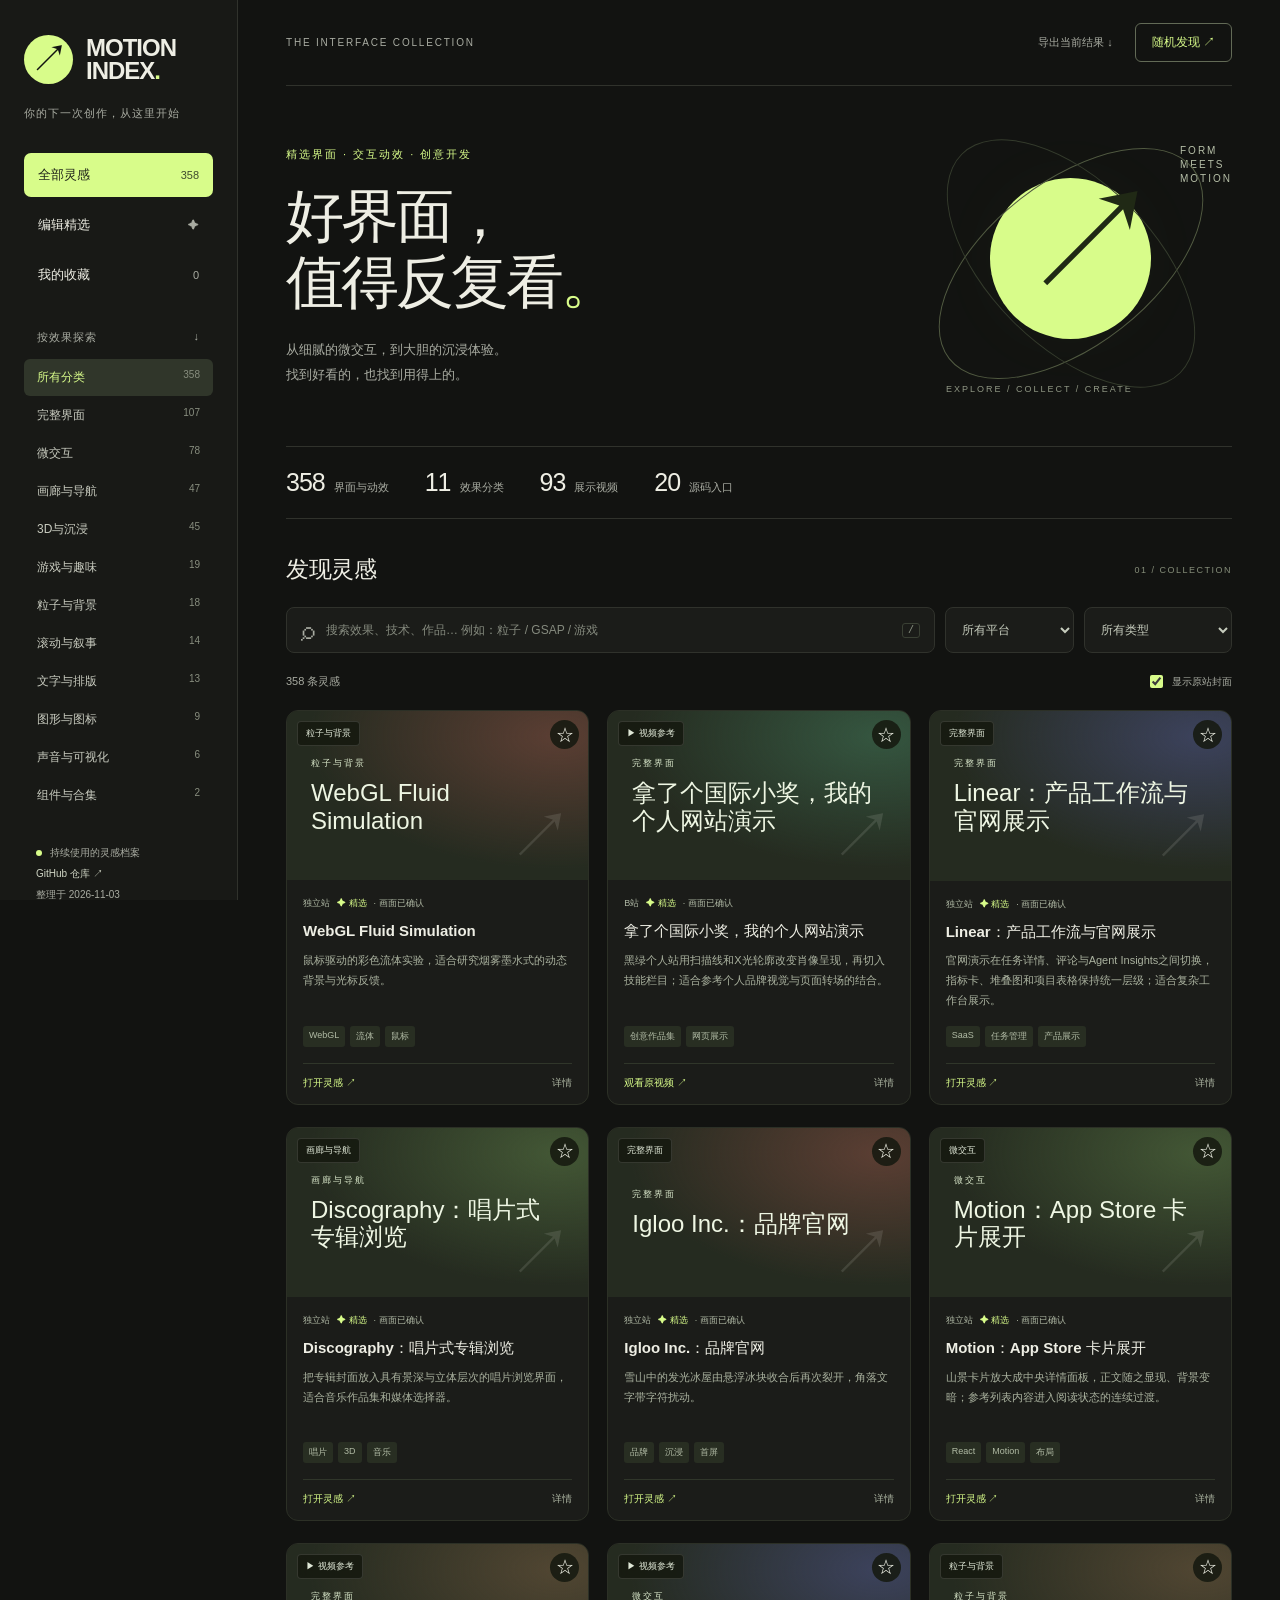
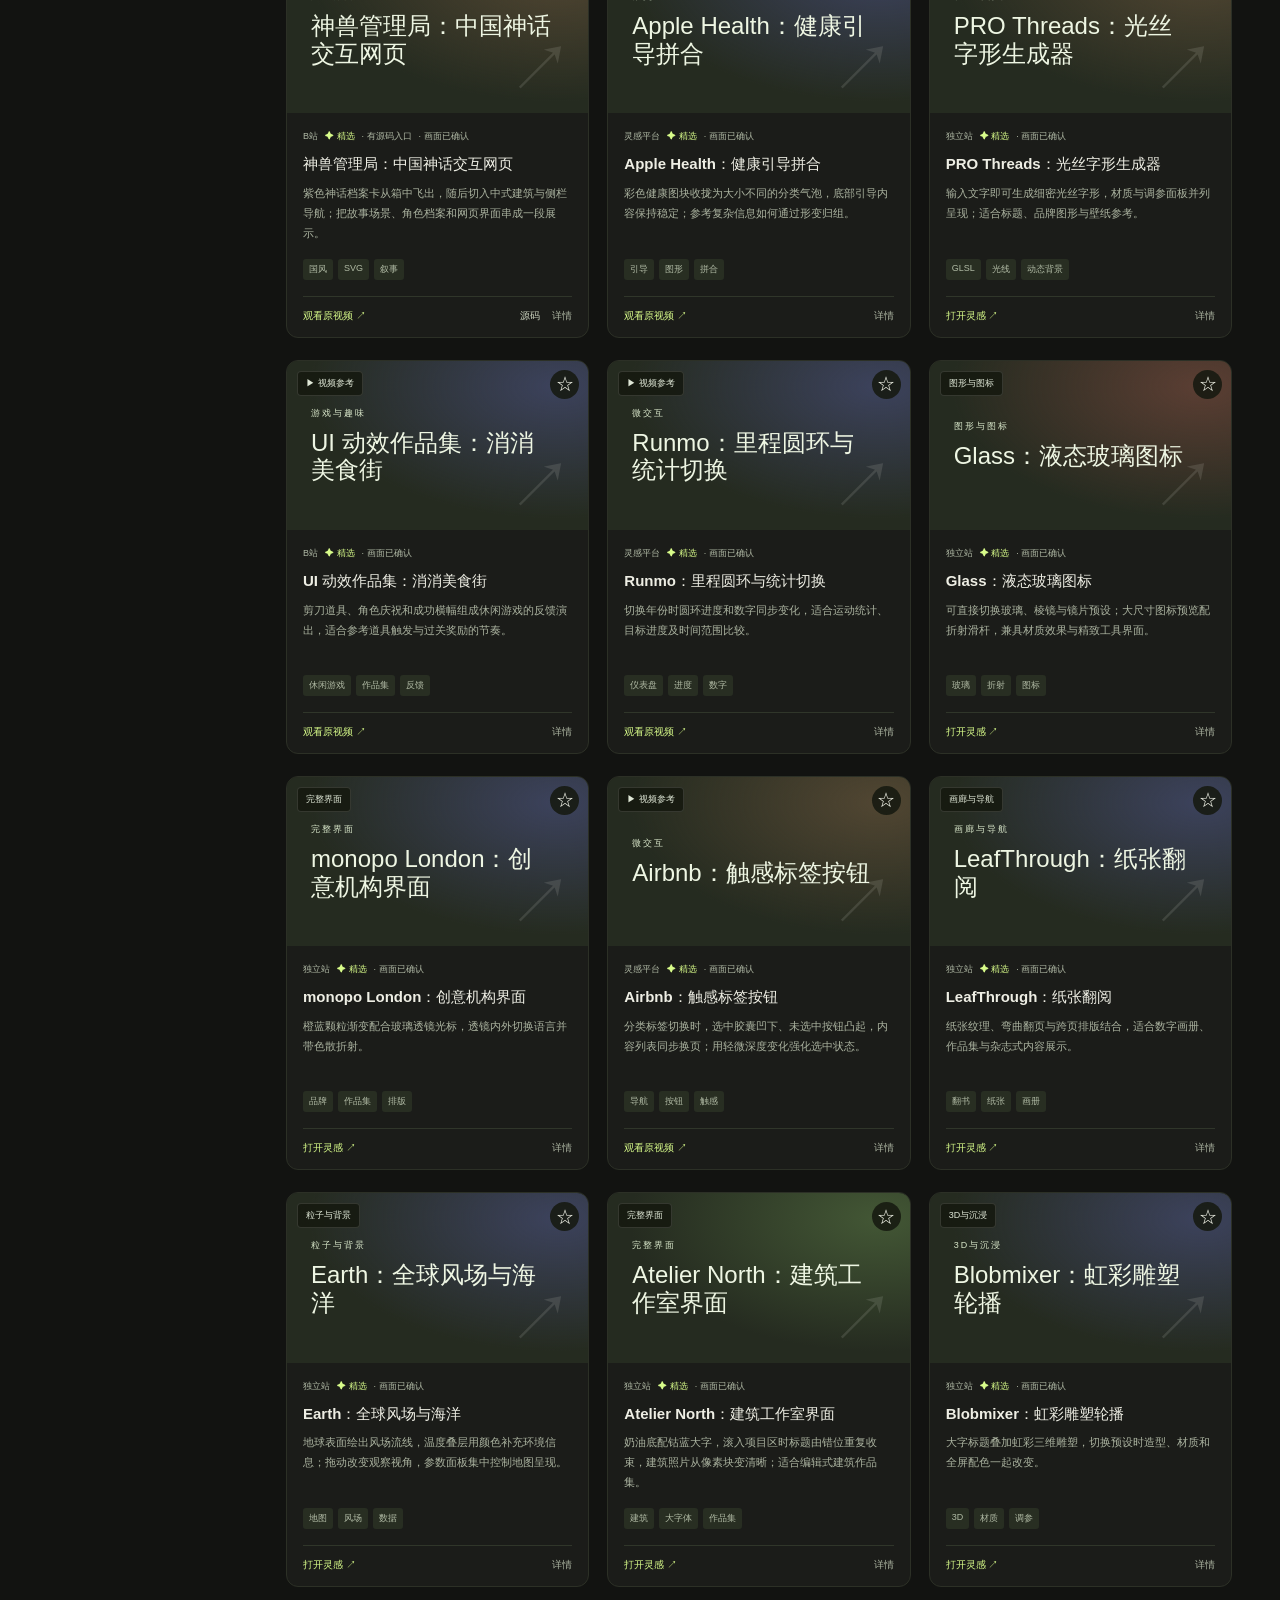
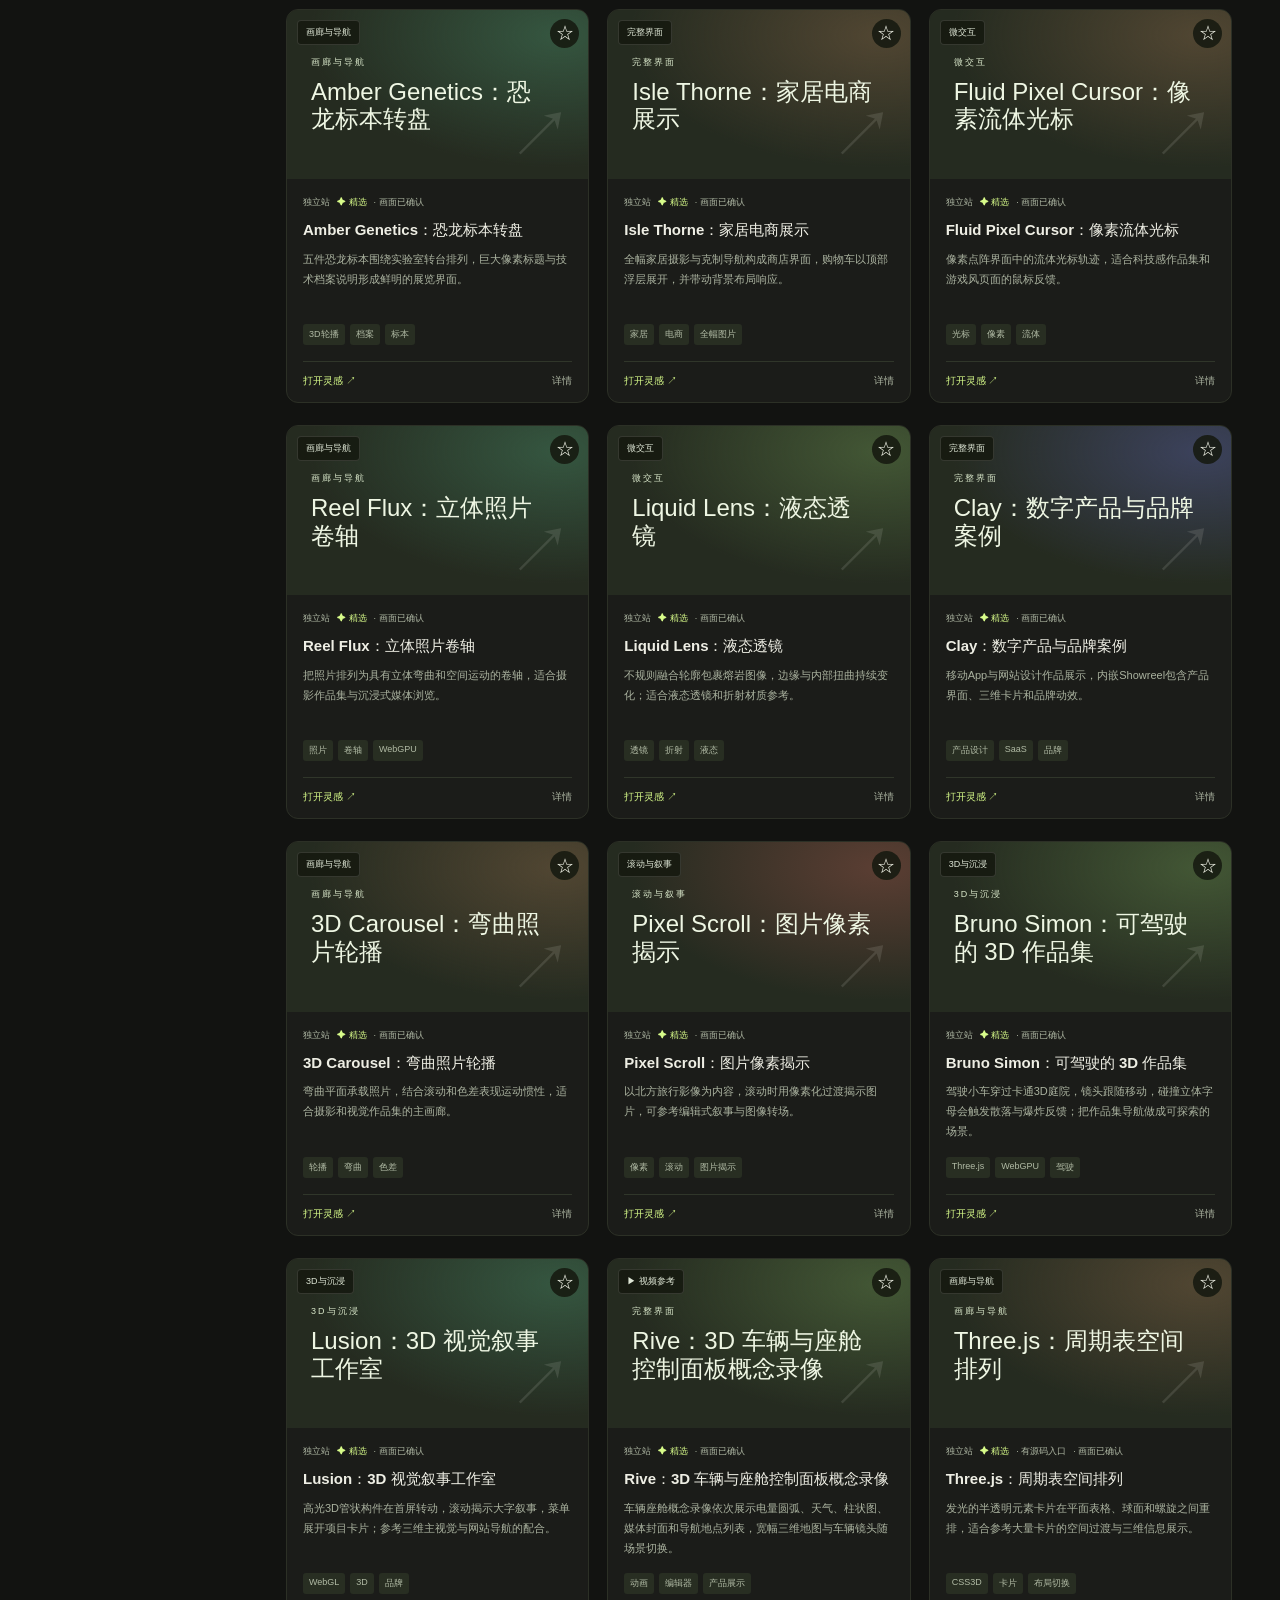
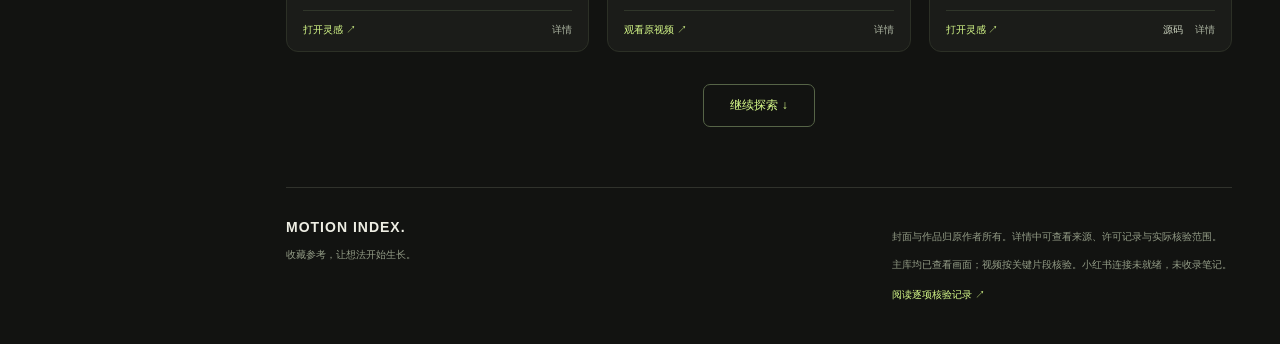
==== commit 7749fddf: "Expand to 358 verified references and document candidate decisions" ====
--- a/index.html
+++ b/index.html
@@ -52,7 +52,7 @@
 </main>
 <dialog id="detail" aria-labelledby="detail-title"><button id="close-detail" class="close-detail" aria-label="关闭详情">×</button><div id="detail-body"></div></dialog>
 <div id="toast" class="toast" role="status" aria-live="polite"></div>
-<script type="application/json" id="library-data">{"updated_at": "2026-11-03", "items": [{"name": "WebGL Fluid Simulation", "url": "https://paveldogreat.github.io/WebGL-Fluid-Simulation", "repo_url": "", "platform": "独立站", "category": "粒子与背景", "tags": ["WebGL", "流体", "鼠标", "炫彩"], "description": "鼠标驱动的彩色流体实验，适合研究烟雾墨水式的动态背景与光标反馈。", "kind": "在线演示", "evidence_url": "https://paveldogreat.github.io/WebGL-Fluid-Simulation/", "verification": "本轮实际画面与关键操作核查", "license_note": "待核验；可访问或有源码不等于允许任意商用", "http_final_url": "https://paveldogreat.github.io/WebGL-Fluid-Simulation/", "http_status": 200, "source_title": "WebGL Fluid Simulation", "thumbnail_url": "https://paveldogreat.github.io/WebGL-Fluid-Simulation/logo.png", "thumbnail_kind": "官方页面 OG/Twitter 元数据；不代表运行截图", "checked_at": "2026-11-03", "browser_verified": true, "stable_id": "ui-4f5342c04c62", "visual_verified": true, "playback_verified": false, "review_status": "verified", "verification_action": "在主画布从左向右拖动。", "verification_observed": "初始彩色旋涡随时间消散；拖动轨迹生成新的紫红色流体烟雾与涡卷。", "verification_notes": "", "audit": {"number": 4, "id": "ui-4f5342c04c62", "name": "WebGL Fluid Simulation", "url": "https://paveldogreat.github.io/WebGL-Fluid-Simulation", "result": "pass", "action": "在主画布从左向右拖动。", "observed": "初始彩色旋涡随时间消散；拖动轨迹生成新的紫红色流体烟雾与涡卷。", "original_url": "https://paveldogreat.github.io/WebGL-Fluid-Simulation", "verified_url": "https://paveldogreat.github.io/WebGL-Fluid-Simulation", "checked_at": "2026-11-03"}, "original_url": "https://paveldogreat.github.io/WebGL-Fluid-Simulation", "id": "ui-4f5342c04c62", "featured": true}, {"id": "ui-17d881e0f8c8", "name": "拿了个国际小奖，我的个人网站演示", "url": "https://www.bilibili.com/video/BV1hYceeGEuq", "platform": "B站", "category": "完整界面", "tags": ["创意作品集", "网页展示"], "description": "黑绿个人站用扫描线和X光轮廓改变肖像呈现，再切入技能栏目；适合参考个人品牌视觉与页面转场的结合。", "kind": "视频", "evidence_url": "https://www.bilibili.com/video/BV1hYceeGEuq/", "verification": "本轮实际播放片段核查", "source_query": "JIEJOE 网站", "checked_at": "2026-11-03", "access_notes": "无需登录可观看；含作者讲解，前段为片头与加载说明，可从约1分18秒看肖像效果。", "official_title": "拿了个🥇国际小奖🥇，我的个人网站演示🟢", "author": "JIEJOE_轻敲代码", "thumbnail_url": "https://i1.hdslb.com/bfs/archive/2ceb6d0491c0af39b534a8de317fe748c41a1f14.jpg", "duration_seconds": 390, "metadata_url": "https://api.bilibili.com/x/web-interface/view?bvid=BV1hYceeGEuq", "metadata_check": "success", "reuse_notes": "仅收录公开参考链接；未授予素材商用、搬运或源码使用许可，请查看原作者许可。", "stable_id": "ui-17d881e0f8c8", "browser_verified": true, "visual_verified": true, "playback_verified": true, "review_status": "verified", "verification_action": "实际播放并快进抽查约79–84秒网站主体", "verification_observed": "黑绿个人站的肖像扫描线与X光轮廓变换清晰可见，随后进入技能栏目。currentTime 78.67→84.04，paused=false、readyState=4。", "verification_notes": "前30秒主要片头/加载说明，主体需向后观看。未登录仍可播放超过30秒；属于网站演示伴讲解，未完整观看。", "audit": {"number": 47, "id": "ui-17d881e0f8c8", "name": "拿了个国际小奖，我的个人网站演示", "url": "https://www.bilibili.com/video/BV1hYceeGEuq", "result": "pass", "action": "实际播放并快进抽查约79–84秒网站主体", "observed": "黑绿个人站的肖像扫描线与X光轮廓变换清晰可见，随后进入技能栏目。currentTime 78.67→84.04，paused=false、readyState=4。", "notes": "前30秒主要片头/加载说明，主体需向后观看。未登录仍可播放超过30秒；属于网站演示伴讲解，未完整观看。", "suggested_description": "黑绿个人站用扫描线和X光轮廓改变肖像呈现，再切入技能栏目；适合参考个人品牌视觉与页面转场的结合。", "access_notes": "无需登录可观看；含作者讲解，前段为片头与加载说明，可从约1分18秒看肖像效果。", "original_url": "https://www.bilibili.com/video/BV1hYceeGEuq", "verified_url": "https://www.bilibili.com/video/BV1hYceeGEuq", "checked_at": "2026-11-03"}, "original_url": "https://www.bilibili.com/video/BV1hYceeGEuq", "featured": true}, {"name": "Linear：产品工作流与官网展示", "url": "https://linear.app", "platform": "独立站", "category": "完整界面", "tags": ["SaaS", "任务管理", "产品展示"], "description": "官网演示在任务详情、评论与Agent Insights之间切换，指标卡、堆叠图和项目表格保持统一层级；适合复杂工作台展示。", "kind": "作品", "evidence_url": "https://linear.app/", "verification": "本轮实际画面与关键操作核查", "thumbnail_url": "https://linear.app/api/og/main?title=Linear\u0026v=4", "checked_at": "2026-11-03", "license_note": "作为视觉参考收录；原站作品、品牌和素材权利属于原作者。", "http_status": 200, "http_final_url": "https://linear.app/", "featured": true, "browser_verified": true, "stable_id": "ui-3bccbda41093", "access_notes": "无需登录即可操作官网内演示。", "visual_verified": true, "playback_verified": false, "review_status": "verified", "verification_action": "滚动到官网产品演示，点击演示侧栏Agent Insights", "verification_observed": "任务详情/评论界面切换成指标卡、堆叠柱状图和项目表格；页面内演示可交互，未登录。", "verification_notes": "本轮看到的是官网演示，不代表进入真实用户工作区。", "audit": {"number": 3, "id": "ui-3bccbda41093", "name": "Linear：产品工作流与官网展示", "url": "https://linear.app", "result": "pass", "action": "滚动到官网产品演示，点击演示侧栏Agent Insights", "observed": "任务详情/评论界面切换成指标卡、堆叠柱状图和项目表格；页面内演示可交互，未登录。", "notes": "本轮看到的是官网演示，不代表进入真实用户工作区。", "suggested_description": "官网演示在任务详情、评论与Agent Insights之间切换，指标卡、堆叠图和项目表格保持统一层级；适合复杂工作台展示。", "access_notes": "无需登录即可操作官网内演示。", "original_url": "https://linear.app", "verified_url": "https://linear.app", "checked_at": "2026-11-03"}, "original_url": "https://linear.app", "id": "ui-3bccbda41093"}, {"id": "ui-50038be7f645", "name": "Discography：唱片式专辑浏览", "url": "https://dmtrbrl.github.io/discography", "platform": "独立站", "category": "画廊与导航", "tags": ["唱片", "3D", "音乐"], "description": "把专辑封面放入具有景深与立体层次的唱片浏览界面，适合音乐作品集和媒体选择器。", "kind": "在线演示", "evidence_url": "https://dmtrbrl.github.io/discography/", "discovery_url": "https://tympanus.net/codrops/hub/all/", "verification": "本轮实际画面与关键操作核查", "visual_verified": true, "checked_at": "2026-11-03", "http_status": 200, "http_final_url": "https://dmtrbrl.github.io/discography/", "page_title": "Discography", "source_title": "Discography", "featured": true, "visual_verification_note": "专辑封面与唱片盒画廊已渲染", "stable_id": "ui-50038be7f645", "browser_verified": true, "playback_verified": false, "review_status": "verified", "verification_action": "点击 Next album；比较切换前后截图与专辑标题", "verification_observed": "唱片封面和3D盒体完整显示；由 Yeah Yeah Yeahs / Its Blitz 切换到 IAMX / The Alternative，中央封面与左右排列同步变化。", "verification_notes": "未测试全部专辑或音频。", "audit": {"number": 1, "id": "ui-50038be7f645", "name": "Discography：唱片式专辑浏览", "url": "https://dmtrbrl.github.io/discography", "result": "pass", "action": "点击 Next album；比较切换前后截图与专辑标题", "observed": "唱片封面和3D盒体完整显示；由 Yeah Yeah Yeahs / Its Blitz 切换到 IAMX / The Alternative，中央封面与左右排列同步变化。", "notes": "未测试全部专辑或音频。", "checked_at": "2026-11-03", "browser": "IAB", "source_file": "direct_demo_items.json", "original_url": "https://dmtrbrl.github.io/discography", "verified_url": "https://dmtrbrl.github.io/discography"}, "original_url": "https://dmtrbrl.github.io/discography"}, {"name": "Igloo Inc.：品牌官网", "url": "https://igloo.inc", "platform": "独立站", "category": "完整界面", "tags": ["品牌", "沉浸", "首屏"], "description": "雪山中的发光冰屋由悬浮冰块收合后再次裂开，角落文字带字符扰动。", "kind": "完整界面", "evidence_url": "https://igloo.inc/", "verification": "本轮实际画面与关键操作核查", "checked_at": "2026-11-03", "http_status": 200, "http_final_url": "https://www.igloo.inc/", "source_title": "Igloo Inc.", "browser_verified": true, "review_status": "verified", "access_notes": "已确认首屏场景及形态变化；未遍历全站所有品牌段落。", "license_note": "仅作为视觉参考；实际复用请检查原作者许可。", "thumbnail_url": "https://www.igloo.inc/assets/images/social.jpg", "thumbnail_kind": "原站 OG/Twitter 封面，不是运行截图", "stable_id": "ui-eb80dd50d82b", "visual_verified": true, "playback_verified": false, "verification_action": "等待三维场景加载后多次向下滚动。", "verification_observed": "雪山中的发光冰屋完整渲染，冰块从分离悬浮状态收合并再次裂开；角落排版带字符扰动。", "verification_notes": "已确认首屏场景及形态变化；未遍历全站所有品牌段落。", "audit": {"name": "Igloo Inc.：品牌官网", "checked_at": "2026-11-03", "url": "https://igloo.inc", "result": "pass", "action": "等待三维场景加载后多次向下滚动。", "observed": "雪山中的发光冰屋完整渲染，冰块从分离悬浮状态收合并再次裂开；角落排版带字符扰动。", "suggested_description": "雪山中的发光冰屋由悬浮冰块收合后再次裂开，角落文字带字符扰动。", "notes": "已确认首屏场景及形态变化；未遍历全站所有品牌段落。", "access_notes": "已确认首屏场景及形态变化；未遍历全站所有品牌段落。", "original_url": "https://igloo.inc", "verified_url": "https://igloo.inc"}, "original_url": "https://igloo.inc", "id": "ui-eb80dd50d82b", "featured": true}, {"name": "Motion：App Store 卡片展开", "url": "https://examples.motion.dev/react/app-store", "repo_url": "", "platform": "独立站", "category": "微交互", "tags": ["React", "Motion", "布局", "卡片"], "description": "山景卡片放大成中央详情面板，正文随之显现、背景变暗；参考列表内容进入阅读状态的连续过渡。", "kind": "在线演示", "evidence_url": "https://motion.dev/examples/react-app-store", "verification": "本轮实际画面与关键操作核查", "license_note": "Motion+ 示例，完整源码与后续教程需付费；底层 Motion 库许可与示例许可需区分。", "http_check_error": "\u003curlopen error [SSL: UNEXPECTED_EOF_WHILE_READING] EOF occurred in violation of protocol (_ssl.c:1010)\u003e", "checked_at": "2026-11-03", "browser_verified": true, "access_notes": "打开页面即可查看演示。", "http_final_url": "https://examples.motion.dev/react/app-store", "stable_id": "ui-c3d346ac0377", "visual_verified": true, "playback_verified": false, "review_status": "verified", "verification_action": "点击旅行主题卡片标题。", "verification_observed": "山景卡片放大为中央详细面板，底部正文显现，背景变暗；不是跳到教程。", "verification_notes": "", "audit": {"number": 10, "id": "ui-c3d346ac0377", "name": "Motion：App Store 卡片展开", "url": "https://examples.motion.dev/react/app-store", "result": "pass", "action": "点击旅行主题卡片标题。", "observed": "山景卡片放大为中央详细面板，底部正文显现，背景变暗；不是跳到教程。", "suggested_description": "山景卡片放大成中央详情面板，正文随之显现、背景变暗；参考列表内容进入阅读状态的连续过渡。", "access_notes": "打开页面即可查看演示。", "original_url": "https://examples.motion.dev/react/app-store", "verified_url": "https://examples.motion.dev/react/app-store", "checked_at": "2026-11-03"}, "original_url": "https://examples.motion.dev/react/app-store", "id": "ui-c3d346ac0377", "featured": true}, {"id": "ui-3497e5de3ffb", "name": "神兽管理局：中国神话交互网页", "url": "https://www.bilibili.com/video/BV1Ka4y1o7aS", "platform": "B站", "category": "完整界面", "tags": ["国风", "SVG", "叙事"], "description": "紫色神话档案卡从箱中飞出，随后切入中式建筑与侧栏导航；把故事场景、角色档案和网页界面串成一段展示。", "kind": "视频", "evidence_url": "https://www.bilibili.com/video/BV1Ka4y1o7aS", "verification": "本轮实际播放片段核查", "source_query": "JIEJOE MAA", "checked_at": "2026-11-03", "access_notes": "无需登录可观看；含作者讲解，高清画质可能提示登录。", "official_title": "翻出大学的网页设计作品，死忆攻我！", "author": "JIEJOE_轻敲代码", "thumbnail_url": "https://i1.hdslb.com/bfs/archive/fb0f35d758809c9927fa1138a99f5e4f7523232a.jpg", "duration_seconds": 448, "metadata_url": "https://api.bilibili.com/x/web-interface/view?bvid=BV1Ka4y1o7aS", "metadata_check": "success", "reuse_notes": "仅收录公开参考链接；未授予素材商用、搬运或源码使用许可，请查看原作者许可。", "repo_url": "https://github.com/JIEJOE-Visual/MAA", "stable_id": "ui-3497e5de3ffb", "browser_verified": true, "visual_verified": true, "playback_verified": true, "review_status": "verified", "verification_action": "实际播放并观察8–33秒片段，读取两次video状态", "verification_observed": "紫色神话网页中，档案卡片由箱子飞出；转为中式建筑与侧栏导航场景。currentTime 8.50→21.92→32.67秒，paused=false、readyState=4。", "verification_notes": "未登录可播放超过30秒；高清登录提示未遮挡主体。抽查作品讲解片段，未完整观看。", "audit": {"number": 49, "id": "ui-3497e5de3ffb", "name": "神兽管理局：中国神话交互网页", "url": "https://www.bilibili.com/video/BV1Ka4y1o7aS", "result": "pass", "action": "实际播放并观察8–33秒片段，读取两次video状态", "observed": "紫色神话网页中，档案卡片由箱子飞出；转为中式建筑与侧栏导航场景。currentTime 8.50→21.92→32.67秒，paused=false、readyState=4。", "notes": "未登录可播放超过30秒；高清登录提示未遮挡主体。抽查作品讲解片段，未完整观看。", "suggested_description": "紫色神话档案卡从箱中飞出，随后切入中式建筑与侧栏导航；把故事场景、角色档案和网页界面串成一段展示。", "access_notes": "无需登录可观看；含作者讲解，高清画质可能提示登录。", "original_url": "https://www.bilibili.com/video/BV1Ka4y1o7aS", "verified_url": "https://www.bilibili.com/video/BV1Ka4y1o7aS", "checked_at": "2026-11-03"}, "original_url": "https://www.bilibili.com/video/BV1Ka4y1o7aS", "featured": true}, {"name": "Apple Health：健康引导拼合", "url": "https://60fps.design/shots/apple-health-longevity-intro-animation", "platform": "灵感平台", "category": "微交互", "tags": ["引导", "图形", "拼合"], "description": "彩色健康图块收拢为大小不同的分类气泡，底部引导内容保持稳定；参考复杂信息如何通过形变归组。", "kind": "视频", "evidence_url": "https://60fps.design/shots/apple-health-longevity-intro-animation", "verification": "本轮实际播放片段核查", "thumbnail_url": "https://video.gumlet.io/66b49d08225b7b88f78b7b44/6ac725cf1bbc375977910ca3/thumbnail-1-0.png?width=800", "checked_at": "2026-11-03", "license_note": "作为视觉参考收录；原站作品、品牌和素材权利属于原作者。", "http_status": 200, "http_final_url": "https://60fps.design/shots/apple-health-longevity-intro-animation", "featured": true, "thumbnail_kind": "对应App动效录像的公开海报", "browser_verified": true, "stable_id": "ui-e2d764a96402", "access_notes": "无需登录，可查看页面内的效果录像。", "visual_verified": true, "playback_verified": true, "review_status": "verified", "verification_action": "逐页实际播放主录像，读取两次video状态并查看两帧截图", "verification_observed": "彩色不规则健康图块收拢变为大小不同的圆形分类气泡，底部健康引导内容稳定。 currentTime 0.07→4.50秒，时长8.88秒，最终paused=false、readyState=4。", "verification_notes": "无登录可见；主体为UI动效录像，非教程。仅验证本站所展示录像。", "audit": {"number": 13, "id": "ui-e2d764a96402", "name": "Apple Health：健康引导拼合", "url": "https://60fps.design/shots/apple-health-longevity-intro-animation", "result": "pass", "action": "逐页实际播放主录像，读取两次video状态并查看两帧截图", "observed": "彩色不规则健康图块收拢变为大小不同的圆形分类气泡，底部健康引导内容稳定。 currentTime 0.07→4.50秒，时长8.88秒，最终paused=false、readyState=4。", "notes": "无登录可见；主体为UI动效录像，非教程。仅验证本站所展示录像。", "suggested_description": "彩色健康图块收拢为大小不同的分类气泡，底部引导内容保持稳定；参考复杂信息如何通过形变归组。", "access_notes": "无需登录，可查看页面内的效果录像。", "original_url": "https://60fps.design/shots/apple-health-longevity-intro-animation", "verified_url": "https://60fps.design/shots/apple-health-longevity-intro-animation", "checked_at": "2026-11-03"}, "original_url": "https://60fps.design/shots/apple-health-longevity-intro-animation", "id": "ui-e2d764a96402"}, {"id": "ui-5a5f7d835fec", "name": "PRO Threads：光丝字形生成器", "url": "https://www.kubai.design/pro-threads", "platform": "独立站", "category": "粒子与背景", "tags": ["GLSL", "光线", "动态背景"], "description": "输入文字即可生成细密光丝字形，材质与调参面板并列呈现；适合标题、品牌图形与壁纸参考。", "kind": "在线演示", "evidence_url": "https://www.kubai.design/pro-threads/", "discovery_url": "https://tympanus.net/codrops/hub/all/", "verification": "本轮实际画面与关键操作核查", "visual_verified": true, "checked_at": "2026-11-03", "http_status": 200, "http_final_url": "https://www.kubai.design/pro-threads/", "page_title": "PRO Threads — Live Light-Thread Wallpaper", "source_title": "PRO Threads — Live Light-Thread Wallpaper", "featured": true, "visual_verification_note": "光丝文字画面与设置面板已渲染；第三方赞助脚本报错不影响已见主体", "thumbnail_url": "https://www.kubai.design/pro-threads/media/pro.jpg", "thumbnail_kind": "官方HTML OG/Twitter元数据；不是本次实测截图", "stable_id": "ui-5a5f7d835fec", "access_notes": "打开页面即可查看演示。", "browser_verified": true, "playback_verified": false, "review_status": "verified", "verification_action": "将 Text 输入由 PRO 改为 UI，比较两张截图", "verification_observed": "光丝字形从PRO实时变成UI，形状与布局对应输入变化；材质与调参面板完整可见。", "verification_notes": "核验文字生成交互；本轮未确认持续自动流动，不应以此宣称连续动态已测。", "audit": {"number": 2, "id": "ui-5a5f7d835fec", "name": "PRO Threads：光丝文字壁纸", "url": "https://www.kubai.design/pro-threads", "result": "pass", "action": "将 Text 输入由 PRO 改为 UI，比较两张截图", "observed": "光丝字形从PRO实时变成UI，形状与布局对应输入变化；材质与调参面板完整可见。", "notes": "核验文字生成交互；本轮未确认持续自动流动，不应以此宣称连续动态已测。", "suggested_description": "输入文字即可生成细密光丝字形，材质与调参面板并列呈现；适合标题、品牌图形与壁纸参考。", "checked_at": "2026-11-03", "browser": "IAB", "source_file": "direct_demo_items.json", "access_notes": "打开页面即可查看演示。", "suggested_name": "PRO Threads：光丝字形生成器", "original_url": "https://www.kubai.design/pro-threads", "verified_url": "https://www.kubai.design/pro-threads"}, "original_url": "https://www.kubai.design/pro-threads"}, {"id": "ui-d6016c26685c", "name": "UI 动效作品集：消消美食街", "url": "https://www.bilibili.com/video/BV1zSfPYwEev", "platform": "B站", "category": "游戏与趣味", "tags": ["休闲游戏", "作品集", "反馈"], "description": "剪刀道具、角色庆祝和成功横幅组成休闲游戏的反馈演出，适合参考道具触发与过关奖励的节奏。", "kind": "视频", "evidence_url": "https://www.bilibili.com/video/BV1zSfPYwEev/", "verification": "本轮实际播放片段核查", "source_query": "UI 动效 丝滑 作品", "checked_at": "2026-11-03", "access_notes": "无需登录可观看；作品演示旁附动效设计说明。", "official_title": "UI动效作品集-消消美食街（已上线版本）游戏地址：https://msj.lilith.com/", "author": "D溜肉段", "thumbnail_url": "https://i2.hdslb.com/bfs/archive/6e5befc8eda0a5acf0e54a8877c6e465b45fcd86.jpg", "duration_seconds": 128, "metadata_url": "https://api.bilibili.com/x/web-interface/view?bvid=BV1zSfPYwEev", "metadata_check": "success", "reuse_notes": "仅收录公开参考链接；未授予素材商用、搬运或源码使用许可，请查看原作者许可。", "stable_id": "ui-d6016c26685c", "browser_verified": true, "visual_verified": true, "playback_verified": true, "review_status": "verified", "verification_action": "实际播放，抽查8秒及约29秒游戏奖励片段", "verification_observed": "消除游戏中剪刀道具出现，随后为角色庆祝及救援成功横幅，旁边有动效设计思路排版。视频由0秒进入8.18秒，readyState=4；快进28.82秒截图显示成功反馈。", "verification_notes": "作品集展示而非软件操作教程；只抽查部分片段，未完整观看。", "audit": {"number": 51, "id": "ui-d6016c26685c", "name": "UI 动效作品集：消消美食街", "url": "https://www.bilibili.com/video/BV1zSfPYwEev", "result": "pass", "action": "实际播放，抽查8秒及约29秒游戏奖励片段", "observed": "消除游戏中剪刀道具出现，随后为角色庆祝及救援成功横幅，旁边有动效设计思路排版。视频由0秒进入8.18秒，readyState=4；快进28.82秒截图显示成功反馈。", "notes": "作品集展示而非软件操作教程；只抽查部分片段，未完整观看。", "suggested_description": "剪刀道具、角色庆祝和成功横幅组成休闲游戏的反馈演出，适合参考道具触发与过关奖励的节奏。", "access_notes": "无需登录可观看；作品演示旁附动效设计说明。", "original_url": "https://www.bilibili.com/video/BV1zSfPYwEev", "verified_url": "https://www.bilibili.com/video/BV1zSfPYwEev", "checked_at": "2026-11-03"}, "original_url": "https://www.bilibili.com/video/BV1zSfPYwEev", "featured": true}, {"name": "Runmo：里程圆环与统计切换", "url": "https://60fps.design/shots/runmo-distance-wheel-fill-interaction", "platform": "灵感平台", "category": "微交互", "tags": ["仪表盘", "进度", "数字"], "description": "切换年份时圆环进度和数字同步变化，适合运动统计、目标进度及时间范围比较。", "kind": "视频", "evidence_url": "https://60fps.design/shots/runmo-distance-wheel-fill-interaction", "verification": "本轮实际播放片段核查", "thumbnail_url": "https://video.gumlet.io/66b49d08225b7b88f78b7b44/6a9e9bb5aa4fda3466669497/thumbnail-1-0.png?width=800", "checked_at": "2026-11-03", "license_note": "作为视觉参考收录；原站作品、品牌和素材权利属于原作者。", "http_status": 200, "http_final_url": "https://60fps.design/shots/runmo-distance-wheel-fill-interaction", "featured": true, "thumbnail_kind": "对应App动效录像的公开海报", "browser_verified": true, "stable_id": "ui-63d45ec5ac1b", "visual_verified": true, "playback_verified": true, "review_status": "verified", "verification_action": "逐页实际播放主录像，读取两次video状态并查看两帧截图", "verification_observed": "黑黄运动UI年度切换时，31KM局部圆环推进为59KM满圆，数字、刻度、统计卡同步变化。 currentTime 0.09→4.28秒，时长8.80秒，最终paused=false、readyState=4。", "verification_notes": "无登录可见；主体为UI动效录像，非教程。仅验证本站所展示录像。", "audit": {"number": 15, "id": "ui-63d45ec5ac1b", "name": "Runmo：里程圆环与统计切换", "url": "https://60fps.design/shots/runmo-distance-wheel-fill-interaction", "result": "pass", "action": "逐页实际播放主录像，读取两次video状态并查看两帧截图", "observed": "黑黄运动UI年度切换时，31KM局部圆环推进为59KM满圆，数字、刻度、统计卡同步变化。 currentTime 0.09→4.28秒，时长8.80秒，最终paused=false、readyState=4。", "notes": "无登录可见；主体为UI动效录像，非教程。仅验证本站所展示录像。", "original_url": "https://60fps.design/shots/runmo-distance-wheel-fill-interaction", "verified_url": "https://60fps.design/shots/runmo-distance-wheel-fill-interaction", "checked_at": "2026-11-03"}, "original_url": "https://60fps.design/shots/runmo-distance-wheel-fill-interaction", "id": "ui-63d45ec5ac1b"}, {"id": "ui-2395b83fe41c", "name": "Glass：液态玻璃图标", "url": "https://phileeppov.com/glass", "platform": "独立站", "category": "图形与图标", "tags": ["玻璃", "折射", "图标"], "description": "可直接切换玻璃、棱镜与镜片预设；大尺寸图标预览配折射滑杆，兼具材质效果与精致工具界面。", "kind": "在线演示", "evidence_url": "https://phileeppov.com/glass", "discovery_url": "https://tympanus.net/codrops/hub/all/", "verification": "本轮实际画面与关键操作核查", "visual_verified": true, "checked_at": "2026-11-03", "http_status": 200, "http_final_url": "https://phileeppov.com/glass/", "page_title": "Glass: turn a logo into a glass app icon · phileeppov", "source_title": "Glass: turn a logo into a glass app icon · phileeppov", "featured": true, "visual_verification_note": "玻璃图标与折射控制面板已渲染", "thumbnail_url": "https://phileeppov.com/glass-og.png", "thumbnail_kind": "官方HTML OG/Twitter元数据；不是本次实测截图", "stable_id": "ui-2395b83fe41c", "browser_verified": true, "playback_verified": false, "review_status": "verified", "verification_action": "将Studio预设切换Night", "verification_observed": "玻璃笑脸图标主体完整；预设切换后背景变黑、标志反白，彩色折射纹与材质参数对应变化。", "verification_notes": "未上传私人图片、未使用麦克风。", "audit": {"number": 5, "id": "ui-2395b83fe41c", "name": "Glass：液态玻璃图标", "url": "https://phileeppov.com/glass", "result": "pass", "action": "将Studio预设切换Night", "observed": "玻璃笑脸图标主体完整；预设切换后背景变黑、标志反白，彩色折射纹与材质参数对应变化。", "notes": "未上传私人图片、未使用麦克风。", "checked_at": "2026-11-03", "browser": "IAB", "source_file": "direct_demo_items.json", "original_url": "https://phileeppov.com/glass", "verified_url": "https://phileeppov.com/glass"}, "original_url": "https://phileeppov.com/glass"}, {"name": "monopo London：创意机构界面", "url": "https://monopo.london", "platform": "独立站", "category": "完整界面", "tags": ["品牌", "作品集", "排版"], "description": "橙蓝颗粒渐变配合玻璃透镜光标，透镜内外切换语言并带色散折射。", "kind": "完整界面", "evidence_url": "https://monopo.london/", "verification": "本轮实际画面与关键操作核查", "checked_at": "2026-11-03", "http_status": 200, "http_final_url": "https://monopo.london/", "source_title": "monopo london | Tokyo-born design-driven creative agency.", "browser_verified": true, "review_status": "verified", "access_notes": "", "license_note": "仅作为视觉参考；实际复用请检查原作者许可。", "thumbnail_url": "https://images.prismic.io/monopolondon/b0b45d4e-afc8-4a12-8e6c-212abb2381a3_monopo_london_OGP.jpg?auto=compress,format\u0026rect=0,0,1200,630\u0026w=1200\u0026h=630", "thumbnail_kind": "原站 OG/Twitter 封面，不是运行截图", "stable_id": "ui-c78466cf8e6b", "visual_verified": true, "playback_verified": false, "verification_action": "加载首页后将指针从中部拖至右上方。", "verification_observed": "橙蓝噪点渐变波形持续变化；玻璃球随指针移动，球内出现日文与折射色边，球外仍是英文标题。", "verification_notes": "", "audit": {"name": "monopo London：创意机构界面", "checked_at": "2026-11-03", "url": "https://monopo.london", "result": "pass", "action": "加载首页后将指针从中部拖至右上方。", "observed": "橙蓝噪点渐变波形持续变化；玻璃球随指针移动，球内出现日文与折射色边，球外仍是英文标题。", "suggested_description": "橙蓝颗粒渐变配合玻璃透镜光标，透镜内外切换语言并带色散折射。", "access_notes": "", "original_url": "https://monopo.london", "verified_url": "https://monopo.london"}, "original_url": "https://monopo.london", "id": "ui-c78466cf8e6b", "featured": true}, {"name": "Airbnb：触感标签按钮", "url": "https://60fps.design/shots/airbnb-tactile-tab-button-interaction", "platform": "灵感平台", "category": "微交互", "tags": ["导航", "按钮", "触感"], "description": "分类标签切换时，选中胶囊凹下、未选中按钮凸起，内容列表同步换页；用轻微深度变化强化选中状态。", "kind": "视频", "evidence_url": "https://60fps.design/shots/airbnb-tactile-tab-button-interaction", "verification": "本轮实际播放片段核查", "thumbnail_url": "https://video.gumlet.io/66b49d08225b7b88f78b7b44/6a796336a219b0caeb69c119/thumbnail-1-0.png?width=800", "checked_at": "2026-11-03", "license_note": "作为视觉参考收录；原站作品、品牌和素材权利属于原作者。", "http_check_error": "\u003curlopen error timed out\u003e", "featured": true, "thumbnail_kind": "对应App动效录像的公开海报", "browser_verified": true, "stable_id": "ui-acbbbd63d54c", "access_notes": "无需登录，可查看页面内的效果录像。", "visual_verified": true, "playback_verified": true, "review_status": "verified", "verification_action": "实际播放录像并核对两帧截图/媒体状态", "verification_observed": "currentTime 1.29→5.18秒，时长6.5秒，paused=false、readyState=4。Homes/Services标签切换时选中胶囊凹陷，未选中按钮凸起，内容列表同步换页。", "verification_notes": "无登录可见；仅观看录像，未操作真实Airbnb账户。", "audit": {"number": 16, "id": "ui-acbbbd63d54c", "name": "Airbnb：触感标签按钮", "url": "https://60fps.design/shots/airbnb-tactile-tab-button-interaction", "result": "pass", "action": "实际播放录像并核对两帧截图/媒体状态", "observed": "currentTime 1.29→5.18秒，时长6.5秒，paused=false、readyState=4。Homes/Services标签切换时选中胶囊凹陷，未选中按钮凸起，内容列表同步换页。", "notes": "无登录可见；仅观看录像，未操作真实Airbnb账户。", "suggested_description": "分类标签切换时，选中胶囊凹下、未选中按钮凸起，内容列表同步换页；用轻微深度变化强化选中状态。", "access_notes": "无需登录，可查看页面内的效果录像。", "original_url": "https://60fps.design/shots/airbnb-tactile-tab-button-interaction", "verified_url": "https://60fps.design/shots/airbnb-tactile-tab-button-interaction", "checked_at": "2026-11-03"}, "original_url": "https://60fps.design/shots/airbnb-tactile-tab-button-interaction", "id": "ui-acbbbd63d54c"}, {"id": "ui-eb648eee81b1", "name": "LeafThrough：纸张翻阅", "url": "https://dmtrbrl.github.io/leafthrough", "platform": "独立站", "category": "画廊与导航", "tags": ["翻书", "纸张", "画册"], "description": "纸张纹理、弯曲翻页与跨页排版结合，适合数字画册、作品集与杂志式内容展示。", "kind": "在线演示", "evidence_url": "https://dmtrbrl.github.io/leafthrough/", "discovery_url": "https://tympanus.net/codrops/hub/all/", "verification": "本轮实际画面与关键操作核查", "visual_verified": true, "checked_at": "2026-11-03", "http_status": 200, "http_final_url": "https://dmtrbrl.github.io/leafthrough/", "page_title": "LeafThrough · Vanilla", "source_title": "LeafThrough · Vanilla", "featured": true, "visual_verification_note": "纸张封面、页码与翻页控件已渲染", "stable_id": "ui-eb648eee81b1", "browser_verified": true, "playback_verified": false, "review_status": "verified", "verification_action": "点击Next pages，观察翻页中和完成后的截图", "verification_observed": "封面先弯曲翻起，随后完整展开为第2–3页；页码和图文内容同步变化。", "verification_notes": "已验证首个翻页，不代表全部12页与框架变体。", "audit": {"number": 6, "id": "ui-eb648eee81b1", "name": "LeafThrough：纸张翻阅", "url": "https://dmtrbrl.github.io/leafthrough", "result": "pass", "action": "点击Next pages，观察翻页中和完成后的截图", "observed": "封面先弯曲翻起，随后完整展开为第2–3页；页码和图文内容同步变化。", "notes": "已验证首个翻页，不代表全部12页与框架变体。", "checked_at": "2026-11-03", "browser": "IAB", "source_file": "direct_demo_items.json", "original_url": "https://dmtrbrl.github.io/leafthrough", "verified_url": "https://dmtrbrl.github.io/leafthrough"}, "original_url": "https://dmtrbrl.github.io/leafthrough"}, {"name": "Earth：全球风场与海洋", "url": "https://earth.nullschool.net", "platform": "独立站", "category": "粒子与背景", "tags": ["地图", "风场", "数据", "粒子"], "description": "地球表面绘出风场流线，温度叠层用颜色补充环境信息；拖动改变观察视角，参数面板集中控制地图呈现。", "kind": "作品", "evidence_url": "https://earth.nullschool.net/", "verification": "本轮实际画面与关键操作核查", "thumbnail_url": "", "checked_at": "2026-11-03", "license_note": "作为视觉参考收录；原站作品、品牌和素材权利属于原作者。", "http_check_error": "\u003curlopen error timed out\u003e", "featured": true, "browser_verified": true, "stable_id": "ui-fddafe6c9e61", "access_notes": "无需登录；点击左下角earth展开图层控制。", "visual_verified": true, "playback_verified": false, "review_status": "verified", "verification_action": "打开earth菜单，选择Temperature叠层并拖动地球", "verification_observed": "实际地球风场流线可见；温度选项选中且URL更新overlay=temp，蓝绿风速底色转黄红温度层；拖动后大陆经纬度视角改变。", "verification_notes": "数据可视化和交互已实证；未验证每一种海洋/波浪模式。", "audit": {"number": 18, "id": "ui-fddafe6c9e61", "name": "Earth：全球风场与海洋", "url": "https://earth.nullschool.net", "result": "pass", "action": "打开earth菜单，选择Temperature叠层并拖动地球", "observed": "实际地球风场流线可见；温度选项选中且URL更新overlay=temp，蓝绿风速底色转黄红温度层；拖动后大陆经纬度视角改变。", "notes": "数据可视化和交互已实证；未验证每一种海洋/波浪模式。", "suggested_description": "地球表面绘出风场流线，温度叠层用颜色补充环境信息；拖动改变观察视角，参数面板集中控制地图呈现。", "access_notes": "无需登录；点击左下角earth展开图层控制。", "original_url": "https://earth.nullschool.net", "verified_url": "https://earth.nullschool.net", "checked_at": "2026-11-03"}, "original_url": "https://earth.nullschool.net", "id": "ui-fddafe6c9e61"}, {"id": "ui-dd1101e4a19a", "name": "Atelier North：建筑工作室界面", "url": "https://atelier-north.crnacura.workers.dev", "platform": "独立站", "category": "完整界面", "tags": ["建筑", "大字体", "作品集"], "description": "奶油底配钴蓝大字，滚入项目区时标题由错位重复收束，建筑照片从像素块变清晰；适合编辑式建筑作品集。", "kind": "在线演示", "evidence_url": "https://atelier-north.crnacura.workers.dev/", "discovery_url": "https://tympanus.net/codrops/hub/all/", "verification": "本轮实际画面与关键操作核查", "visual_verified": true, "checked_at": "2026-11-03", "http_status": 200, "http_final_url": "https://atelier-north.crnacura.workers.dev/", "page_title": "ATELIER NORTH", "source_title": "ATELIER NORTH", "featured": true, "visual_verification_note": "建筑工作室首屏大字体与导航已渲染", "thumbnail_url": "https://atelier-north.crnacura.workers.dev/img/ogp.jpg", "thumbnail_kind": "官方HTML OG/Twitter元数据；不是本次实测截图", "stable_id": "ui-dd1101e4a19a", "access_notes": "虚构建筑工作室的界面演示，可直接浏览。", "browser_verified": true, "playback_verified": false, "review_status": "verified", "verification_action": "点击PROJECTS导航，观察跳转与揭示完成画面", "verification_observed": "奶油底与钴蓝大字首屏完整；导航定位到项目区，标题从重复错位收敛为Selected Works，建筑图像由像素块逐步清晰。", "verification_notes": "虚构工作室界面演示；未测试联系方式。", "audit": {"number": 7, "id": "ui-dd1101e4a19a", "name": "Atelier North：建筑工作室界面", "url": "https://atelier-north.crnacura.workers.dev", "result": "pass", "action": "点击PROJECTS导航，观察跳转与揭示完成画面", "observed": "奶油底与钴蓝大字首屏完整；导航定位到项目区，标题从重复错位收敛为Selected Works，建筑图像由像素块逐步清晰。", "notes": "虚构工作室界面演示；未测试联系方式。", "checked_at": "2026-11-03", "browser": "IAB", "source_file": "direct_demo_items.json", "suggested_description": "奶油底配钴蓝大字，滚入项目区时标题由错位重复收束，建筑照片从像素块变清晰；适合编辑式建筑作品集。", "access_notes": "虚构建筑工作室的界面演示，可直接浏览。", "original_url": "https://atelier-north.crnacura.workers.dev", "verified_url": "https://atelier-north.crnacura.workers.dev"}, "original_url": "https://atelier-north.crnacura.workers.dev"}, {"name": "Blobmixer：虹彩雕塑轮播", "url": "https://blobmixer.14islands.com", "platform": "独立站", "category": "3D与沉浸", "tags": ["3D", "材质", "调参"], "description": "大字标题叠加虹彩三维雕塑，切换预设时造型、材质和全屏配色一起改变。", "kind": "在线演示", "evidence_url": "https://blobmixer.14islands.com/", "verification": "本轮实际画面与关键操作核查", "checked_at": "2026-11-03", "http_status": 200, "http_final_url": "https://blobmixer.14islands.com/", "source_title": "Blobmixer", "browser_verified": true, "review_status": "verified", "access_notes": "已核验预设雕塑轮播；未核验 Remix 编辑或 VR 功能。", "license_note": "仅作为视觉参考；实际复用请检查原作者许可。", "thumbnail_url": "https://blobmixer.14islands.com/share-facebook.png", "thumbnail_kind": "原站 OG/Twitter 封面，不是运行截图", "stable_id": "ui-fba3673b12bb", "visual_verified": true, "playback_verified": false, "verification_action": "等待17%加载页结束，点击Next blob。", "verification_observed": "Fomosphere虹彩扭曲造型切换成Discobrain，背景色、三维表面形态和大字标题同步变化。", "verification_notes": "已核查雕塑轮播，未测试Remix编辑或VR。", "audit": {"name": "Blobmixer：自由塑形的 3D 团块", "checked_at": "2026-11-03", "url": "https://blobmixer.14islands.com", "result": "pass", "action": "等待17%加载页结束，点击Next blob。", "observed": "Fomosphere虹彩扭曲造型切换成Discobrain，背景色、三维表面形态和大字标题同步变化。", "suggested_name": "Blobmixer：虹彩雕塑轮播", "suggested_description": "大字标题叠加虹彩三维雕塑，切换预设时造型、材质和全屏配色一起改变。", "notes": "已核查雕塑轮播，未测试Remix编辑或VR。", "access_notes": "已核验预设雕塑轮播；未核验 Remix 编辑或 VR 功能。", "original_url": "https://blobmixer.14islands.com", "verified_url": "https://blobmixer.14islands.com"}, "original_url": "https://blobmixer.14islands.com", "id": "ui-fba3673b12bb", "featured": true}, {"id": "ui-3d0ea272e6ff", "name": "Amber Genetics：恐龙标本转盘", "url": "https://amber.isma.uy", "platform": "独立站", "category": "画廊与导航", "tags": ["3D轮播", "档案", "标本"], "description": "五件恐龙标本围绕实验室转台排列，巨大像素标题与技术档案说明形成鲜明的展览界面。", "kind": "在线演示", "evidence_url": "https://amber.isma.uy/", "discovery_url": "https://tympanus.net/codrops/hub/all/", "verification": "本轮实际画面与关键操作核查", "visual_verified": true, "checked_at": "2026-11-03", "http_status": 200, "http_final_url": "https://amber.isma.uy/", "page_title": "Amber Genetics — Specimen archive", "source_title": "Amber Genetics — Specimen archive", "featured": true, "visual_verification_note": "等待资源后五件恐龙转盘与档案界面已渲染", "thumbnail_url": "https://amber.isma.uy/cover.jpg", "thumbnail_kind": "官方HTML OG/Twitter元数据；不是本次实测截图", "stable_id": "ui-3d0ea272e6ff", "browser_verified": true, "playback_verified": false, "review_status": "verified", "verification_action": "待标本加载后点击Show Tyrannosaurus", "verification_observed": "五只恐龙和实验转盘完整呈现；中心三角龙切换为霸王龙，转台排列与Rex.005/Predator档案标题同步更新。", "verification_notes": "未遍历全部档案详情。", "audit": {"number": 8, "id": "ui-3d0ea272e6ff", "name": "Amber Genetics：恐龙标本转盘", "url": "https://amber.isma.uy", "result": "pass", "action": "待标本加载后点击Show Tyrannosaurus", "observed": "五只恐龙和实验转盘完整呈现；中心三角龙切换为霸王龙，转台排列与Rex.005/Predator档案标题同步更新。", "notes": "未遍历全部档案详情。", "checked_at": "2026-11-03", "browser": "IAB", "source_file": "direct_demo_items.json", "original_url": "https://amber.isma.uy", "verified_url": "https://amber.isma.uy"}, "original_url": "https://amber.isma.uy"}, {"id": "ui-d14acff2591f", "name": "Isle Thorne：家居电商展示", "url": "https://isle-thorne-collective.crnacura.workers.dev", "platform": "独立站", "category": "完整界面", "tags": ["家居", "电商", "全幅图片"], "description": "全幅家居摄影与克制导航构成商店界面，购物车以顶部浮层展开，并带动背景布局响应。", "kind": "在线演示", "evidence_url": "https://isle-thorne-collective.crnacura.workers.dev/", "discovery_url": "https://tympanus.net/codrops/hub/all/", "verification": "本轮实际画面与关键操作核查", "visual_verified": true, "checked_at": "2026-11-03", "http_status": 200, "http_final_url": "https://isle-thorne-collective.crnacura.workers.dev/", "page_title": "Isle Thorne Collective · Furniture \u0026 Interior Collections", "source_title": "Isle Thorne Collective · Furniture \u0026 Interior Collections", "featured": true, "visual_verification_note": "全幅家具照片和导航已渲染", "thumbnail_url": "https://example.com/_astro/hero.CShuixyH_1AFVYc.jpg", "thumbnail_kind": "官方HTML OG/Twitter元数据；不是本次实测截图", "stable_id": "ui-d14acff2591f", "access_notes": "虚构家具商店演示，购物车用于界面参考。", "browser_verified": true, "playback_verified": false, "review_status": "verified", "verification_action": "点击Cart(0)打开空购物车", "verification_observed": "家居摄影与克制导航完整呈现；点击后出现空购物车浮层、Visit the shop入口及关闭控制，背景内容尺寸/布局响应。", "verification_notes": "仅演示模板，无下单或真实交易；本次看见的是顶部浮层而非标准侧抽屉。", "audit": {"number": 9, "id": "ui-d14acff2591f", "name": "Isle Thorne：家居电商展示", "url": "https://isle-thorne-collective.crnacura.workers.dev", "result": "pass", "action": "点击Cart(0)打开空购物车", "observed": "家居摄影与克制导航完整呈现；点击后出现空购物车浮层、Visit the shop入口及关闭控制，背景内容尺寸/布局响应。", "notes": "仅演示模板，无下单或真实交易；本次看见的是顶部浮层而非标准侧抽屉。", "suggested_description": "全幅家居摄影与克制导航构成商店界面，购物车以顶部浮层展开，并带动背景布局响应。", "checked_at": "2026-11-03", "browser": "IAB", "source_file": "direct_demo_items.json", "access_notes": "虚构家具商店演示，购物车用于界面参考。", "original_url": "https://isle-thorne-collective.crnacura.workers.dev", "verified_url": "https://isle-thorne-collective.crnacura.workers.dev"}, "original_url": "https://isle-thorne-collective.crnacura.workers.dev"}, {"id": "ui-d8dd476de410", "name": "Fluid Pixel Cursor：像素流体光标", "url": "https://nestorrig.github.io/Fluid-Pixel-Cursor-Effect", "platform": "独立站", "category": "微交互", "tags": ["光标", "像素", "流体"], "description": "像素点阵界面中的流体光标轨迹，适合科技感作品集和游戏风页面的鼠标反馈。", "kind": "在线演示", "evidence_url": "https://nestorrig.github.io/Fluid-Pixel-Cursor-Effect/", "discovery_url": "https://tympanus.net/codrops/hub/all/", "verification": "本轮实际画面与关键操作核查", "visual_verified": true, "checked_at": "2026-11-03", "http_status": 200, "http_final_url": "https://nestorrig.github.io/Fluid-Pixel-Cursor-Effect/", "page_title": "Fluid Pixel Cursor", "source_title": "Fluid Pixel Cursor", "featured": true, "visual_verification_note": "像素点阵和标题已渲染；未完成鼠标轨迹交互核验", "thumbnail_url": "https://nestorrig.github.io/Fluid-Pixel-Cursor-Effect/img/cover/cover_fluid-pixel-cursor.png", "thumbnail_kind": "官方HTML OG/Twitter元数据；不是本次实测截图", "stable_id": "ui-d8dd476de410", "browser_verified": true, "playback_verified": false, "review_status": "verified", "verification_action": "拖动指针经过中央画布", "verification_observed": "黑色点阵背景和像素标题正常；拖动后出现蓝紫像素拖尾，随后衰减。", "verification_notes": "未遍历效果参数。", "audit": {"number": 11, "id": "ui-d8dd476de410", "name": "Fluid Pixel Cursor：像素流体光标", "url": "https://nestorrig.github.io/Fluid-Pixel-Cursor-Effect", "result": "pass", "action": "拖动指针经过中央画布", "observed": "黑色点阵背景和像素标题正常；拖动后出现蓝紫像素拖尾，随后衰减。", "notes": "未遍历效果参数。", "checked_at": "2026-11-03", "browser": "IAB", "source_file": "direct_demo_items.json", "original_url": "https://nestorrig.github.io/Fluid-Pixel-Cursor-Effect", "verified_url": "https://nestorrig.github.io/Fluid-Pixel-Cursor-Effect"}, "original_url": "https://nestorrig.github.io/Fluid-Pixel-Cursor-Effect"}, {"id": "ui-493178a79596", "name": "Reel Flux：立体照片卷轴", "url": "https://saurow-reel.vercel.app", "platform": "独立站", "category": "画廊与导航", "tags": ["照片", "卷轴", "WebGPU"], "description": "把照片排列为具有立体弯曲和空间运动的卷轴，适合摄影作品集与沉浸式媒体浏览。", "kind": "在线演示", "evidence_url": "https://saurow-reel.vercel.app/", "discovery_url": "https://tympanus.net/codrops/hub/all/", "verification": "本轮实际画面与关键操作核查", "visual_verified": true, "checked_at": "2026-11-03", "http_status": 200, "http_final_url": "https://saurow-reel.vercel.app/", "page_title": "Reel Flux — 3D WebGPU Photo Reel", "source_title": "Reel Flux — 3D WebGPU Photo Reel", "featured": true, "visual_verification_note": "三张照片与卷轴浏览首屏已渲染", "access_notes": "GPU图形演示；跨设备兼容性未测试，首次加载可能需要等待资源。", "stable_id": "ui-493178a79596", "browser_verified": true, "playback_verified": false, "review_status": "verified", "verification_action": "等待照片加载后滚轮滚动", "verification_observed": "完整照片带出现；滚轮后蛇/蒲公英画面移为蒲公英/天鹅，卡片边缘呈弯曲透视。", "verification_notes": "只核查一段卷轴，未遍历20张。", "audit": {"number": 12, "id": "ui-493178a79596", "name": "Reel Flux：立体照片卷轴", "url": "https://saurow-reel.vercel.app", "result": "pass", "action": "等待照片加载后滚轮滚动", "observed": "完整照片带出现；滚轮后蛇/蒲公英画面移为蒲公英/天鹅，卡片边缘呈弯曲透视。", "notes": "只核查一段卷轴，未遍历20张。", "checked_at": "2026-11-03", "browser": "IAB", "source_file": "direct_demo_items.json", "original_url": "https://saurow-reel.vercel.app", "verified_url": "https://saurow-reel.vercel.app"}, "original_url": "https://saurow-reel.vercel.app"}, {"id": "ui-d14e0fb43d90", "name": "Liquid Lens：液态透镜", "url": "https://angelolibero.github.io/liquid-lens", "platform": "独立站", "category": "微交互", "tags": ["透镜", "折射", "液态"], "description": "不规则融合轮廓包裹熔岩图像，边缘与内部扭曲持续变化；适合液态透镜和折射材质参考。", "kind": "在线演示", "evidence_url": "https://angelolibero.github.io/liquid-lens/", "discovery_url": "https://tympanus.net/codrops/hub/all/", "verification": "本轮实际画面与关键操作核查", "visual_verified": true, "checked_at": "2026-11-03", "http_status": 200, "http_final_url": "https://angelolibero.github.io/liquid-lens/", "page_title": "Liquid Lens", "source_title": "Liquid Lens", "featured": true, "visual_verification_note": "流体透镜、图片和设置界面已渲染", "stable_id": "ui-d14e0fb43d90", "access_notes": "打开页面即可查看演示。", "browser_verified": true, "playback_verified": false, "review_status": "verified", "verification_action": "观察液态图像轮廓并点击画布", "verification_observed": "熔岩图片在不规则融合轮廓中呈现，前后画面轮廓及图像扭曲明显变化。", "verification_notes": "已确认持续形变；未单独分离点击涟漪与自动运动。", "audit": {"number": 14, "id": "ui-d14e0fb43d90", "name": "Liquid Lens：液态透镜", "url": "https://angelolibero.github.io/liquid-lens", "result": "pass", "action": "观察液态图像轮廓并点击画布", "observed": "熔岩图片在不规则融合轮廓中呈现，前后画面轮廓及图像扭曲明显变化。", "notes": "已确认持续形变；未单独分离点击涟漪与自动运动。", "checked_at": "2026-11-03", "browser": "IAB", "source_file": "direct_demo_items.json", "suggested_description": "不规则融合轮廓包裹熔岩图像，边缘与内部扭曲持续变化；适合液态透镜和折射材质参考。", "access_notes": "打开页面即可查看演示。", "original_url": "https://angelolibero.github.io/liquid-lens", "verified_url": "https://angelolibero.github.io/liquid-lens"}, "original_url": "https://angelolibero.github.io/liquid-lens"}, {"name": "Clay：数字产品与品牌案例", "url": "https://clay.global", "platform": "独立站", "category": "完整界面", "tags": ["产品设计", "SaaS", "品牌"], "description": "移动App与网站设计作品展示，内嵌Showreel包含产品界面、三维卡片和品牌动效。", "kind": "完整界面", "evidence_url": "https://clay.global/", "verification": "本轮实际画面与关键操作核查", "checked_at": "2026-11-03", "http_status": 200, "http_final_url": "https://clay.global/", "source_title": "Clay | UX Design \u0026 Branding Agency", "browser_verified": true, "review_status": "verified", "access_notes": "官网内嵌 Vimeo 作品录像；已查看部分产品界面片段，未完整观看。", "license_note": "仅作为视觉参考；实际复用请检查原作者许可。", "thumbnail_url": "https://cdn.sanity.io/images/r115idoc/production/c8746a71f35bb26acd725fb9eb7e7299b671f2db-1200x600.jpg?q=75\u0026fit=clip\u0026auto=format", "thumbnail_kind": "原站 OG/Twitter 封面，不是运行截图", "stable_id": "ui-e0c6ba08e4c5", "visual_verified": true, "playback_verified": false, "verification_action": "滚动至作品视频，点击播放，并通过播放器方向键抽查。", "verification_observed": "首页展示三屏移动App界面；作品录像实际播放至28秒，出现Marqeta紫色支付产品网页及卡片三维展示。", "verification_notes": "点击首页大播放按钮观看；实际嵌入Vimeo，页面按钮的YouTube名称不准确。未完整观看录像。", "audit": {"name": "Clay：数字产品与品牌案例", "checked_at": "2026-11-03", "url": "https://clay.global", "result": "pass", "action": "滚动至作品视频，点击播放，并通过播放器方向键抽查。", "observed": "首页展示三屏移动App界面；作品录像实际播放至28秒，出现Marqeta紫色支付产品网页及卡片三维展示。", "suggested_description": "移动App与网站设计作品展示，内嵌Showreel包含产品界面、三维卡片和品牌动效。", "notes": "点击首页大播放按钮观看；实际嵌入Vimeo，页面按钮的YouTube名称不准确。未完整观看录像。", "access_notes": "官网内嵌 Vimeo 作品录像；已查看部分产品界面片段，未完整观看。", "original_url": "https://clay.global", "verified_url": "https://clay.global"}, "original_url": "https://clay.global", "id": "ui-e0c6ba08e4c5", "featured": true}, {"id": "ui-f317bcd810bf", "name": "3D Carousel：弯曲照片轮播", "url": "https://3d-carousel.thibaut-lefrancois.com", "platform": "独立站", "category": "画廊与导航", "tags": ["轮播", "弯曲", "色差"], "description": "弯曲平面承载照片，结合滚动和色差表现运动惯性，适合摄影和视觉作品集的主画廊。", "kind": "在线演示", "evidence_url": "https://3d-carousel.thibaut-lefrancois.com/", "discovery_url": "https://tympanus.net/codrops/hub/all/page/2/", "verification": "本轮实际画面与关键操作核查", "visual_verified": true, "checked_at": "2026-11-03", "http_status": 200, "http_final_url": "https://3d-carousel.thibaut-lefrancois.com/", "page_title": "3D Carousel by @thibautlfr", "source_title": "3D Carousel by @thibautlfr", "featured": true, "visual_verification_note": "等待资源后弯曲照片轮播已渲染", "thumbnail_url": "https://3d-carousel.thibaut-lefrancois.com/og.jpg", "thumbnail_kind": "官方HTML OG/Twitter元数据；不是本次实测截图", "stable_id": "ui-f317bcd810bf", "browser_verified": true, "playback_verified": false, "review_status": "verified", "verification_action": "滚动弯曲照片卡片", "verification_observed": "初始雾中人物卡片显示悬停色散；滚动后切为湖畔房屋和人物卡片，透视弯曲轮廓随位置变化。", "verification_notes": "未逐一遍历图片。", "audit": {"number": 17, "id": "ui-f317bcd810bf", "name": "3D Carousel：弯曲照片轮播", "url": "https://3d-carousel.thibaut-lefrancois.com", "result": "pass", "action": "滚动弯曲照片卡片", "observed": "初始雾中人物卡片显示悬停色散；滚动后切为湖畔房屋和人物卡片，透视弯曲轮廓随位置变化。", "notes": "未逐一遍历图片。", "checked_at": "2026-11-03", "browser": "IAB", "source_file": "direct_demo_items.json", "original_url": "https://3d-carousel.thibaut-lefrancois.com", "verified_url": "https://3d-carousel.thibaut-lefrancois.com"}, "original_url": "https://3d-carousel.thibaut-lefrancois.com"}, {"id": "ui-1d41e9047871", "name": "Pixel Scroll：图片像素揭示", "url": "https://pixelimageeffect.pages.dev", "platform": "独立站", "category": "滚动与叙事", "tags": ["像素", "滚动", "图片揭示"], "description": "以北方旅行影像为内容，滚动时用像素化过渡揭示图片，可参考编辑式叙事与图像转场。", "kind": "在线演示", "evidence_url": "https://pixelimageeffect.pages.dev/", "discovery_url": "https://tympanus.net/codrops/hub/all/page/3/", "verification": "本轮实际画面与关键操作核查", "visual_verified": true, "checked_at": "2026-11-03", "http_status": 200, "http_final_url": "https://pixelimageeffect.pages.dev/", "page_title": "WebGL Pixel Effect on Scroll with GSAP, Three.js and Astro", "source_title": "WebGL Pixel Effect on Scroll with GSAP, Three.js and Astro", "featured": true, "visual_verification_note": "滚动后已见图像像素揭示画面", "stable_id": "ui-1d41e9047871", "browser_verified": true, "playback_verified": false, "review_status": "verified", "verification_action": "从首屏向下滚动一屏并比较揭示前后", "verification_observed": "北方探险编辑式图文首页完整；滚入下一组照片先出现黑白大像素块，随后还原为营地和山谷的清晰图片。", "verification_notes": "教程仅为外链，主体为可直接体验的照片揭示Demo；未遍历全部详情页。", "audit": {"number": 20, "id": "ui-1d41e9047871", "name": "Pixel Scroll：图片像素揭示", "url": "https://pixelimageeffect.pages.dev", "result": "pass", "action": "从首屏向下滚动一屏并比较揭示前后", "observed": "北方探险编辑式图文首页完整；滚入下一组照片先出现黑白大像素块，随后还原为营地和山谷的清晰图片。", "notes": "教程仅为外链，主体为可直接体验的照片揭示Demo；未遍历全部详情页。", "checked_at": "2026-11-03", "browser": "IAB", "source_file": "direct_demo_items.json", "original_url": "https://pixelimageeffect.pages.dev", "verified_url": "https://pixelimageeffect.pages.dev"}, "original_url": "https://pixelimageeffect.pages.dev"}, {"name": "Bruno Simon：可驾驶的 3D 作品集", "url": "https://bruno-simon.com", "platform": "独立站", "category": "3D与沉浸", "tags": ["Three.js", "WebGPU", "驾驶", "作品集"], "description": "驾驶小车穿过卡通3D庭院，镜头跟随移动，碰撞立体字母会触发散落与爆炸反馈；把作品集导航做成可探索的场景。", "kind": "作品", "evidence_url": "https://bruno-simon.com/", "verification": "本轮实际画面与关键操作核查", "thumbnail_url": "https://bruno-simon.com/social/share-image.png?cb=a", "checked_at": "2026-11-03", "license_note": "作为视觉参考收录；原站作品、品牌和素材权利属于原作者。", "http_status": 200, "http_final_url": "https://bruno-simon.com/", "featured": true, "stable_id": "ui-51ccda093aae", "access_notes": "无需登录；首次3D资源加载可能需要较长等待，按页面提示使用方向键或WASD。", "browser_verified": true, "visual_verified": true, "playback_verified": false, "review_status": "verified", "verification_action": "等待3D场景加载，点击开始，打开菜单阅读WASD/箭头提示，返回后按Up约1.2秒", "verification_observed": "完整卡通3D庭院、小车、灯光、树木与立体名字出现；按键后车与镜头移动，字母被碰撞散开并出现爆炸反馈。菜单内有地图/驾驶说明与个人介绍。", "verification_notes": "主体实际可操作；首次场景较重，截图曾超时一次，随后完成加载。非仅加载页。", "audit": {"number": 48, "id": "ui-51ccda093aae", "name": "Bruno Simon：可驾驶的 3D 作品集", "url": "https://bruno-simon.com", "result": "pass", "action": "等待3D场景加载，点击开始，打开菜单阅读WASD/箭头提示，返回后按Up约1.2秒", "observed": "完整卡通3D庭院、小车、灯光、树木与立体名字出现；按键后车与镜头移动，字母被碰撞散开并出现爆炸反馈。菜单内有地图/驾驶说明与个人介绍。", "notes": "主体实际可操作；首次场景较重，截图曾超时一次，随后完成加载。非仅加载页。", "suggested_description": "驾驶小车穿过卡通3D庭院，镜头跟随移动，碰撞立体字母会触发散落与爆炸反馈；把作品集导航做成可探索的场景。", "access_notes": "无需登录；首次3D资源加载可能需要较长等待，按页面提示使用方向键或WASD。", "original_url": "https://bruno-simon.com", "verified_url": "https://bruno-simon.com", "checked_at": "2026-11-03"}, "original_url": "https://bruno-simon.com", "id": "ui-51ccda093aae"}, {"name": "Lusion：3D 视觉叙事工作室", "url": "https://lusion.co", "platform": "独立站", "category": "3D与沉浸", "tags": ["WebGL", "3D", "品牌", "整站"], "description": "高光3D管状构件在首屏转动，滚动揭示大字叙事，菜单展开项目卡片；参考三维主视觉与网站导航的配合。", "kind": "作品", "evidence_url": "https://lusion.co/", "verification": "本轮实际画面与关键操作核查", "thumbnail_url": "https://lusion.co/assets/meta/social_sharing.jpg", "checked_at": "2026-11-03", "license_note": "作为视觉参考收录；原站作品、品牌和素材权利属于原作者。", "http_status": 200, "http_final_url": "https://lusion.co/", "featured": true, "stable_id": "ui-bb0e56e581a0", "access_notes": "无需登录；首次资源较重，加载完成后可滚动并打开Menu。", "browser_verified": true, "visual_verified": true, "playback_verified": false, "review_status": "verified", "verification_action": "等首屏加载，滚动两次并点击Menu", "verification_observed": "蓝黑白高光3D管状构件持续改变朝向；首屏随滚动退出并揭示大字叙事，Menu展开右侧项目导航卡片。", "verification_notes": "初次资源加载约几十秒；加载完成后主体正常。", "audit": {"number": 50, "id": "ui-bb0e56e581a0", "name": "Lusion：3D 视觉叙事工作室", "url": "https://lusion.co", "result": "pass", "action": "等首屏加载，滚动两次并点击Menu", "observed": "蓝黑白高光3D管状构件持续改变朝向；首屏随滚动退出并揭示大字叙事，Menu展开右侧项目导航卡片。", "notes": "初次资源加载约几十秒；加载完成后主体正常。", "suggested_description": "高光3D管状构件在首屏转动，滚动揭示大字叙事，菜单展开项目卡片；参考三维主视觉与网站导航的配合。", "access_notes": "无需登录；首次资源较重，加载完成后可滚动并打开Menu。", "original_url": "https://lusion.co", "verified_url": "https://lusion.co", "checked_at": "2026-11-03"}, "original_url": "https://lusion.co", "id": "ui-bb0e56e581a0"}, {"name": "Rive：3D 车辆与座舱控制面板概念录像", "url": "https://framerusercontent.com/assets/gJRDfn586X2wZK2eEhDhmpR2lng.mp4", "platform": "独立站", "category": "完整界面", "tags": ["动画", "编辑器", "产品展示"], "description": "车辆座舱概念录像依次展示电量圆弧、天气、柱状图、媒体封面和导航地点列表，宽幅三维地图与车辆镜头随场景切换。", "kind": "视频", "evidence_url": "https://rive.app/", "verification": "本轮实际播放片段核查", "checked_at": "2026-11-03", "http_status": 200, "http_final_url": "https://rive.app/", "source_title": "Rive: agent-native 2D and 3D engine for games, apps, and UI", "browser_verified": true, "review_status": "verified", "access_notes": "16 秒官方展示录像。面向 BMW 的非官方概念，并非量产车机；交互版本在本轮截图超时，采用已实际播放核验的录像入口。", "license_note": "仅作为视觉参考；实际复用请检查原作者许可。", "thumbnail_url": "https://framerusercontent.com/images/yEWMbP7UtsS81SlkoxTasfabvc.png", "thumbnail_kind": "原站 OG/Twitter 封面，不是运行截图", "stable_id": "ui-a69034dde468", "visual_verified": true, "playback_verified": true, "verification_action": "从官网 TRY IT LIVE 进入车辆演示；live截图连续超时，改看官网引用的官方16秒MP4并点击重播。", "verification_observed": "录像2秒为车辆80%电量圆弧、天气与柱状图；12秒变为媒体封面面板；末帧是导航地点列表与宽幅3D地图。车辆镜头与环境光同步变化。video currentTime=2.98、paused=false、readyState=4。", "verification_notes": "", "audit": {"name": "Rive：交互动画产品展示", "checked_at": "2026-11-03", "url": "https://rive.app", "result": "pass", "action": "从官网 TRY IT LIVE 进入车辆演示；live截图连续超时，改看官网引用的官方16秒MP4并点击重播。", "observed": "录像2秒为车辆80%电量圆弧、天气与柱状图；12秒变为媒体封面面板；末帧是导航地点列表与宽幅3D地图。车辆镜头与环境光同步变化。video currentTime=2.98、paused=false、readyState=4。", "replacement_url": "https://framerusercontent.com/assets/gJRDfn586X2wZK2eEhDhmpR2lng.mp4", "suggested_name": "Rive：3D 车辆与座舱控制面板概念录像", "suggested_description": "车辆座舱概念录像依次展示电量圆弧、天气、柱状图、媒体封面和导航地点列表，宽幅三维地图与车辆镜头随场景切换。", "access_notes": "16 秒官方展示录像。面向 BMW 的非官方概念，并非量产车机；交互版本在本轮截图超时，采用已实际播放核验的录像入口。", "original_url": "https://rive.app", "verified_url": "https://framerusercontent.com/assets/gJRDfn586X2wZK2eEhDhmpR2lng.mp4"}, "original_url": "https://rive.app", "id": "ui-a69034dde468", "featured": true}, {"name": "Three.js：周期表空间排列", "url": "https://threejs.org/examples/css3d_periodictable.html", "platform": "独立站", "category": "画廊与导航", "tags": ["CSS3D", "卡片", "布局切换"], "description": "发光的半透明元素卡片在平面表格、球面和螺旋之间重排，适合参考大量卡片的空间过渡与三维信息展示。", "kind": "在线演示", "evidence_url": "https://threejs.org/examples/", "verification": "本轮实际画面与关键操作核查", "checked_at": "2026-11-03", "http_status": 200, "http_final_url": "https://threejs.org/examples/css3d_periodictable.html", "source_title": "three.js css3d - periodic table", "browser_verified": true, "review_status": "verified", "access_notes": "本轮实测 TABLE、SPHERE、HELIX 三种布局；不是化学数据准确性评估。", "license_note": "仅作为视觉参考；实际复用请检查原作者许可。", "repo_url": "https://github.com/mrdoob/three.js", "stable_id": "ui-e72416bebde2", "visual_verified": true, "playback_verified": false, "verification_action": "查看平面周期表，点击SPHERE，再点击HELIX并观察完成后的布局。", "verification_observed": "青色半透明元素卡片由平面表格聚成球面，随后重排为多圈螺旋；卡片透视、重叠和位置共同变化。", "verification_notes": "", "audit": {"name": "Three.js：周期表空间排列", "checked_at": "2026-11-03", "url": "https://threejs.org/examples/css3d_periodictable.html", "result": "pass", "action": "查看平面周期表，点击SPHERE，再点击HELIX并观察完成后的布局。", "observed": "青色半透明元素卡片由平面表格聚成球面，随后重排为多圈螺旋；卡片透视、重叠和位置共同变化。", "suggested_description": "发光的半透明元素卡片在平面表格、球面和螺旋之间重排，适合参考大量卡片的空间过渡与三维信息展示。", "access_notes": "本轮实测 TABLE、SPHERE、HELIX 三种布局；不是化学数据准确性评估。", "original_url": "https://threejs.org/examples/css3d_periodictable.html", "verified_url": "https://threejs.org/examples/css3d_periodictable.html"}, "original_url": "https://threejs.org/examples/css3d_periodictable.html", "id": "ui-e72416bebde2", "featured": true}, {"name": "Rauno · Vanish Input", "url": "https://rauno.me/craft/vanish-input", "platform": "独立站", "category": "微交互", "tags": ["输入框", "提交", "反馈"], "description": "提交后文字从右侧碎裂成细颗粒并消散，将输入结束变成明确而轻巧的视觉反馈。", "kind": "在线演示", "evidence_url": "https://rauno.me/craft/vanish-input", "verification": "本轮实际画面与关键操作核查", "checked_at": "2026-11-03", "http_status": 200, "http_final_url": "https://rauno.me/craft/vanish-input", "source_title": "Vanish Input", "review_status": "verified", "browser_verified": true, "browser_audit_focus": "输入短句并按 Enter，确认消隐反馈和再次输入。", "access_notes": "公开原型无需登录；已输入示例文字并确认提交后的碎粒消散。", "license_note": "仅作为视觉参考；实际复用须另查原作者许可。", "thumbnail_url": "https://rauno.me/static/craft/og-vanish-input.png", "thumbnail_kind": "原页 OG/Twitter 封面，非运行截图", "stable_id": "ui-6b4ffe5790f2", "visual_verified": true, "playback_verified": false, "verification_action": "输入Motion design后按Enter", "verification_observed": "文字真实显示后，从右侧碎裂成细小白色颗粒逐渐消散。", "verification_notes": "实际原型交互已验证，未使用附带教程或下载。", "audit": {"url": "https://rauno.me/craft/vanish-input", "result": "pass", "action": "输入Motion design后按Enter", "observed": "文字真实显示后，从右侧碎裂成细小白色颗粒逐渐消散。", "notes": "实际原型交互已验证，未使用附带教程或下载。", "checked_at": "2026-11-03", "browser": "IAB", "source_file": "candidate_items_round2.json", "suggested_description": "提交后文字从右侧碎裂成细颗粒并消散，将输入结束变成明确而轻巧的视觉反馈。", "access_notes": "公开原型无需登录；已输入示例文字并确认提交后的碎粒消散。", "original_url": "https://rauno.me/craft/vanish-input", "verified_url": "https://rauno.me/craft/vanish-input"}, "original_url": "https://rauno.me/craft/vanish-input", "id": "ui-6b4ffe5790f2", "featured": true}, {"name": "House of Corto — 可拖动家具画廊", "url": "https://www.houseofcorto.com", "platform": "独立站", "category": "完整界面", "tags": ["家具", "电商", "作品展示"], "description": "层叠橄榄绿矩形转场展开为可拖动家具图片矩阵，大留白、细小标签和固定导航营造画廊感。", "kind": "完整界面", "evidence_url": "https://www.houseofcorto.com", "verification": "本轮实际画面与关键操作核查", "checked_at": "2026-11-03", "http_status": 200, "http_final_url": "https://www.houseofcorto.com/", "source_title": "House of Corto — Furniture by Jessica Mille", "review_status": "verified", "browser_verified": true, "browser_audit_focus": "检查家具展示、菜单与购物袋样式；正文含占位文本，若在画面可见应降级或剔除。", "access_notes": "家具画廊可访问；已确认矩形开场与拖动图片矩阵，未测试购物流程。", "license_note": "仅作为视觉参考；实际复用须另查原作者许可。", "thumbnail_url": "https://cdn.prod.website-files.com/6849df26414da2c97e852c82/68ff959f45b80aef4f26ffb9_Capture%20d%E2%80%99e%CC%81cran%202025-10-27%20a%CC%80%2016.54.03.png", "thumbnail_kind": "原页 OG/Twitter 封面，非运行截图", "stable_id": "ui-872287b613ef", "visual_verified": true, "playback_verified": false, "verification_action": "观察矩形开场并拖动画廊", "verification_observed": "层叠绿色矩形收缩后露出家具图片矩阵；拖动后整组图片位置明显变化。", "verification_notes": "实际是家具品牌而非服装；无购物操作。", "audit": {"url": "https://www.houseofcorto.com", "result": "pass", "action": "观察矩形开场并拖动画廊", "observed": "层叠绿色矩形收缩后露出家具图片矩阵；拖动后整组图片位置明显变化。", "notes": "实际是家具品牌而非服装；无购物操作。", "suggested_description": "层叠橄榄绿矩形转场展开为可拖动家具图片矩阵，大留白、细小标签和固定导航营造画廊感。", "checked_at": "2026-11-03", "browser": "IAB", "source_file": "candidate_items_round2.json", "suggested_name": "House of Corto — 可拖动家具画廊", "access_notes": "家具画廊可访问；已确认矩形开场与拖动图片矩阵，未测试购物流程。", "original_url": "https://www.houseofcorto.com", "verified_url": "https://www.houseofcorto.com"}, "original_url": "https://www.houseofcorto.com", "id": "ui-872287b613ef", "featured": true}, {"name": "Lando Norris 官方网站", "url": "https://landonorris.com", "platform": "独立站", "category": "滚动与叙事", "tags": ["赛车", "人物", "滚动叙事"], "description": "人物肖像叠加拆解中的头盔与线框，面罩和外壳分层变化，荧光黄点缀与流动等高线强化赛车主题。", "kind": "完整界面", "evidence_url": "https://landonorris.com", "verification": "本轮实际画面与关键操作核查", "checked_at": "2026-11-03", "http_status": 200, "http_final_url": "https://landonorris.com/", "source_title": "McLaren Formula 1 Driver — Lando Norris", "review_status": "verified", "browser_verified": true, "browser_audit_focus": "检查加载后主体、滚动导航与页面所提示的锁定操作。", "access_notes": "首屏肖像、头盔部件与线框动态已确认；其他赛程和商业链接未逐项测试。", "license_note": "仅作为视觉参考；实际复用须另查原作者许可。", "thumbnail_url": "https://cdn.prod.website-files.com/67b5a02dc5d338960b17a7e9/68eb91477bcf3ee7d055ab45_lando-OpenGraph.webp", "thumbnail_kind": "原页 OG/Twitter 封面，非运行截图", "stable_id": "ui-f868fd5e9088", "visual_verified": true, "playback_verified": false, "verification_action": "等待首屏加载并比较两个时间点", "verification_observed": "人物正面肖像上叠加头盔部件，面罩横过脸部后消失，线框头盔上移，背景等高线也变化。", "verification_notes": "确认首屏动态；未核查所有赛程与商业链接。", "audit": {"url": "https://landonorris.com", "result": "pass", "action": "等待首屏加载并比较两个时间点", "observed": "人物正面肖像上叠加头盔部件，面罩横过脸部后消失，线框头盔上移，背景等高线也变化。", "notes": "确认首屏动态；未核查所有赛程与商业链接。", "suggested_description": "人物肖像叠加拆解中的头盔与线框，面罩和外壳分层变化，荧光黄点缀与流动等高线强化赛车主题。", "checked_at": "2026-11-03", "browser": "IAB", "source_file": "candidate_items_round2.json", "access_notes": "首屏肖像、头盔部件与线框动态已确认；其他赛程和商业链接未逐项测试。", "original_url": "https://landonorris.com", "verified_url": "https://landonorris.com"}, "original_url": "https://landonorris.com", "id": "ui-f868fd5e9088", "featured": true}, {"name": "Thomas Gertenbach：照片桌面作品集", "url": "https://thomasgertenbach.com", "platform": "独立站", "category": "画廊与导航", "tags": ["照片", "拖拽", "WebGPU"], "description": "带裂纹、阴影和浅槽的实体桌面作品集，拍立得卡片可自由拖动；点击后转入弯曲项目画面，保留右下角照片作为位置线索。", "kind": "网站", "evidence_url": "https://thefwa.com/cases/thomas-gertenbach-portfolio", "verification": "本轮实际画面与关键操作核查", "checked_at": "2026-11-03", "http_status": 200, "http_final_url": "https://thomasgertenbach.com/", "source_title": "Thomas Gertenbach — Creative Developer", "source_content_evidence": "作品集以俯视石膏桌面与可拿起的照片组织项目，项目说明包含投影式影片呈现。", "review_status": "verified", "browser_verified": true, "browser_audit_focus": "拿起照片、放入展示区域，观察投影与关闭操作；确认 WebGPU 条件。", "access_notes": "已验证桌面照片拖动及 Momiji 项目详情展开。", "license_note": "仅作视觉参考；素材或代码复用须另查作者许可。", "source_api_url": "https://thefwa.com/api/cases/thomas-gertenbach-portfolio", "award_evidence": [{"id": 12126, "awardedDate": "2026-10-10", "awardFor": "2026-10-10", "type": "FOTD", "name": "FWA of the Day"}], "author": "Thomas Gertenbach", "thumbnail_url": "https://thomasgertenbach.com/opengraph-image.jpg", "thumbnail_kind": "原站 Open Graph 图，未视觉核验", "stable_id": "ui-b432179af55c", "visual_verified": true, "playback_verified": false, "verification_action": "在实体桌面作品集拖动 Momiji 照片，然后点击照片打开详情。", "verification_observed": "拍立得照片可从原位拖到桌面另一处；打开后照片收进右下角浅槽，桌面上展开两张带透视的项目视频画面及 MOMIJI 大标题。", "verification_notes": "", "audit": {"name": "Thomas Gertenbach：照片桌面作品集", "checked_at": "2026-11-03", "url": "https://thomasgertenbach.com", "result": "pass", "action": "在实体桌面作品集拖动 Momiji 照片，然后点击照片打开详情。", "observed": "拍立得照片可从原位拖到桌面另一处；打开后照片收进右下角浅槽，桌面上展开两张带透视的项目视频画面及 MOMIJI 大标题。", "suggested_description": "带裂纹、阴影和浅槽的实体桌面作品集，拍立得卡片可自由拖动；点击后转入弯曲项目画面，保留右下角照片作为位置线索。", "access_notes": "已验证桌面照片拖动及 Momiji 项目详情展开。", "original_url": "https://thomasgertenbach.com", "verified_url": "https://thomasgertenbach.com"}, "original_url": "https://thomasgertenbach.com", "id": "ui-b432179af55c", "featured": true}, {"name": "FunTech Creativity：渲染模式切换实验", "url": "https://experience2026.funtech.inc", "platform": "独立站", "category": "游戏与趣味", "tags": ["角色", "3D", "声音"], "description": "复古终端启动后进入球形角色展示，点击逐层切换线框、X 光、全息、铬金属与最终材质；背景、镜头和引导标签一起变化。", "kind": "在线演示", "evidence_url": "https://thefwa.com/cases/experience-funtech-creativity", "verification": "本轮实际画面与关键操作核查", "checked_at": "2026-11-03", "http_status": 200, "http_final_url": "https://experience2026.funtech.inc/", "source_title": "EXPERIENCE FUNTECH CREATIVITY", "source_content_evidence": "FunTech 的年度展示用官方角色连接十个实时三维场景，并提供展示影片入口。", "review_status": "verified", "browser_verified": true, "browser_audit_focus": "实际进入多个场景并执行对应操作，区分实时体验与影片模式。", "access_notes": "已验证开场和全部五种渲染通道；后续剧情未完整游玩。", "license_note": "仅作视觉参考；素材或代码复用须另查作者许可。", "source_api_url": "https://thefwa.com/api/cases/experience-funtech-creativity", "award_evidence": [{"id": 12125, "awardedDate": "2026-10-09", "awardFor": "2026-10-09", "type": "FOTD", "name": "FWA of the Day"}], "author": "FunTech Inc.", "thumbnail_url": "https://experience2026.funtech.inc/ogp.jpg", "thumbnail_kind": "原站 Open Graph 图，未视觉核验", "stable_id": "ui-58c30f6cd7f2", "visual_verified": true, "playback_verified": false, "verification_action": "等待终端开场，点击 Boot；依次点击切换五个渲染通道，并在 X-RAY 阶段拖动模型。", "verification_observed": "球形角色依次出现彩色线框、半透明 X 光、绿色扫描全息、镜面金属和最终着色；切换时镜头与背景配色同步变化，拖动可改变视角。", "verification_notes": "", "audit": {"name": "FunTech Creativity：角色互动场景", "checked_at": "2026-11-03", "url": "https://experience2026.funtech.inc", "result": "pass", "action": "等待终端开场，点击 Boot；依次点击切换五个渲染通道，并在 X-RAY 阶段拖动模型。", "observed": "球形角色依次出现彩色线框、半透明 X 光、绿色扫描全息、镜面金属和最终着色；切换时镜头与背景配色同步变化，拖动可改变视角。", "suggested_description": "复古终端启动后进入球形角色展示，点击逐层切换线框、X 光、全息、铬金属与最终材质；背景、镜头和引导标签一起变化。", "access_notes": "已验证开场和全部五种渲染通道；后续剧情未完整游玩。", "suggested_name": "FunTech Creativity：渲染模式切换实验", "original_url": "https://experience2026.funtech.inc", "verified_url": "https://experience2026.funtech.inc"}, "original_url": "https://experience2026.funtech.inc", "id": "ui-58c30f6cd7f2", "featured": true}, {"name": "A24：三维唱片式电影目录概念", "url": "https://a24.raviklaassens.com", "platform": "独立站", "category": "画廊与导航", "tags": ["电影", "3D", "目录"], "description": "非官方 A24 概念作品：电影被做成可切换、可翻面的巨型 3D 光盘；简洁信息栏和衬线评价随选中影片联动。", "kind": "网站", "evidence_url": "https://thefwa.com/cases/a24", "verification": "本轮实际画面与关键操作核查", "checked_at": "2026-11-03", "http_status": 200, "http_final_url": "https://a24.raviklaassens.com/", "source_title": "A24 — Films", "source_content_evidence": "非商业实验作品以三维碟片形式重组 A24 电影目录；不是 A24 官方网站。", "review_status": "verified", "browser_verified": true, "browser_audit_focus": "旋转或切换目录并打开电影详情，检查媒体展示和返回路径。", "access_notes": "个人概念作品，非 A24 官方站；已验证滚动切片与空格翻面，未播放电影。", "license_note": "仅作视觉参考；素材或代码复用须另查作者许可。", "source_api_url": "https://thefwa.com/api/cases/a24", "award_evidence": [{"id": 12102, "awardedDate": "2026-09-17", "awardFor": "2026-09-17", "type": "FOTD", "name": "FWA of the Day"}], "author": "Ravi Klaassens", "thumbnail_url": "https://a24.raviklaassens.com/images/a24thumb.png", "thumbnail_kind": "原站 Open Graph 图，未视觉核验", "stable_id": "ui-61b257fa0180", "visual_verified": true, "playback_verified": false, "verification_action": "滚动电影碟片画廊从 Backrooms 切换至 The Invite，再按空格翻转前方碟片。", "verification_observed": "巨型电影光盘沿弧线排列，切换时片名、导演和评分同步更换；空格将当前盘翻到带细密反光纹理的背面。", "verification_notes": "", "audit": {"name": "A24：三维唱片式电影目录概念", "checked_at": "2026-11-03", "url": "https://a24.raviklaassens.com", "result": "pass", "action": "滚动电影碟片画廊从 Backrooms 切换至 The Invite，再按空格翻转前方碟片。", "observed": "巨型电影光盘沿弧线排列，切换时片名、导演和评分同步更换；空格将当前盘翻到带细密反光纹理的背面。", "suggested_description": "非官方 A24 概念作品：电影被做成可切换、可翻面的巨型 3D 光盘；简洁信息栏和衬线评价随选中影片联动。", "access_notes": "个人概念作品，非 A24 官方站；已验证滚动切片与空格翻面，未播放电影。", "original_url": "https://a24.raviklaassens.com", "verified_url": "https://a24.raviklaassens.com"}, "original_url": "https://a24.raviklaassens.com", "id": "ui-61b257fa0180", "featured": true}, {"name": "Squarespace Foundations：动态品牌系统", "url": "https://brand.squarespace.com", "platform": "独立站", "category": "完整界面", "tags": ["品牌系统", "字体", "动效"], "description": "Squarespace 品牌展示首页用全屏章节轮播串起动态卡片、黑白反相标志和矢量字形；章节切换和超大排版适合作为品牌导航参考。", "kind": "网站", "evidence_url": "https://thefwa.com/cases/squarespace-foundations", "verification": "本轮实际画面与关键操作核查", "checked_at": "2026-11-03", "http_status": 200, "http_final_url": "https://brand.squarespace.com/", "source_title": "Squarespace Foundations | Squarespace Foundations", "source_content_evidence": "Squarespace 官方品牌系统网站设有 Logo、字体、色彩、摄影、Campaign 与 Motion 六章。", "review_status": "verified", "browser_verified": true, "browser_audit_focus": "逐章切换并检查字体、颜色和动效实例；不是通用素材目录。", "access_notes": "收录的是品牌展示界面与轮播效果；不把手册文字说明作为教程推荐。", "license_note": "仅作视觉参考；素材或代码复用须另查作者许可。", "source_api_url": "https://thefwa.com/api/cases/squarespace-foundations", "award_evidence": [{"id": 12087, "awardedDate": "2026-09-02", "awardFor": "2026-09-02", "type": "FOTD", "name": "FWA of the Day"}], "author": "Resn / Squarespace", "thumbnail_url": "https://brand.squarespace.com/og.gif", "thumbnail_kind": "原站 Open Graph 图，未视觉核验", "stable_id": "ui-836d19ad363e", "visual_verified": true, "playback_verified": false, "verification_action": "在首页点击 Next，从 Motion 切到 Logo、Typography，并打开 Explore Typography。", "verification_observed": "Motion 的重叠展示卡片切换为黑白反相 Logo，再切到带矢量节点的巨型数字 8；点击进入后以大字号 Typography 和精细文字布局展开章节。", "verification_notes": "", "audit": {"name": "Squarespace Foundations：动态品牌系统", "checked_at": "2026-11-03", "url": "https://brand.squarespace.com", "result": "pass", "action": "在首页点击 Next，从 Motion 切到 Logo、Typography，并打开 Explore Typography。", "observed": "Motion 的重叠展示卡片切换为黑白反相 Logo，再切到带矢量节点的巨型数字 8；点击进入后以大字号 Typography 和精细文字布局展开章节。", "suggested_description": "Squarespace 品牌展示首页用全屏章节轮播串起动态卡片、黑白反相标志和矢量字形；章节切换和超大排版适合作为品牌导航参考。", "access_notes": "收录的是品牌展示界面与轮播效果；不把手册文字说明作为教程推荐。", "original_url": "https://brand.squarespace.com", "verified_url": "https://brand.squarespace.com"}, "original_url": "https://brand.squarespace.com", "id": "ui-836d19ad363e", "featured": true}, {"name": "Overworld Audio：声音项目地图", "url": "https://overworldaudio.com", "platform": "独立站", "category": "声音与可视化", "tags": ["地图", "音乐", "项目展示"], "description": "声音作品被化成雾气山谷中的彩色光点；可拖动旋转地形，点击节点后光柱升起、项目画面和标题一起展开。", "kind": "在线演示", "evidence_url": "https://thefwa.com/cases/overworld-audio", "verification": "本轮实际画面与关键操作核查", "checked_at": "2026-11-03", "http_status": 200, "http_final_url": "https://overworldaudio.com/", "source_title": "Overworld Audio", "source_content_evidence": "游戏声音工作室把作品组织成可拖动或滚动的地图，页面明确提示点击标记探索项目。", "review_status": "verified", "browser_verified": true, "browser_audit_focus": "拖动地图并打开多个标记，检查媒体播放与声音开关。", "access_notes": "本轮核查视觉与导航，选择无声模式，未评价音效质量。", "license_note": "仅作视觉参考；素材或代码复用须另查作者许可。", "source_api_url": "https://thefwa.com/api/cases/overworld-audio", "award_evidence": [{"id": 12080, "awardedDate": "2026-08-27", "awardFor": "2026-08-27", "type": "FOTD", "name": "FWA of the Day"}], "author": "Rogier de Boevé", "thumbnail_url": "https://overworldaudio.com/cms/7e26c8ca614e1c4de677e7a6951d0d634b91b9af-og.jpg", "thumbnail_kind": "原站 Open Graph 图，未视觉核验", "stable_id": "ui-606d0b840bf7", "visual_verified": true, "playback_verified": false, "verification_action": "选择无声进入，拖动山谷景观，再点击黄色发光项目节点。", "verification_observed": "雾气包围的螺旋山脊随拖动旋转；点击节点后黄色光柱向上展开项目图形，并显示 To a T 项目名与 View Project 按钮。", "verification_notes": "", "audit": {"name": "Overworld Audio：声音项目地图", "checked_at": "2026-11-03", "url": "https://overworldaudio.com", "result": "pass", "action": "选择无声进入，拖动山谷景观，再点击黄色发光项目节点。", "observed": "雾气包围的螺旋山脊随拖动旋转；点击节点后黄色光柱向上展开项目图形，并显示 To a T 项目名与 View Project 按钮。", "suggested_description": "声音作品被化成雾气山谷中的彩色光点；可拖动旋转地形，点击节点后光柱升起、项目画面和标题一起展开。", "access_notes": "本轮核查视觉与导航，选择无声模式，未评价音效质量。", "original_url": "https://overworldaudio.com", "verified_url": "https://overworldaudio.com"}, "original_url": "https://overworldaudio.com", "id": "ui-606d0b840bf7", "featured": true}, {"name": "Ceramic Beats：陶瓷音色序列器", "url": "https://ceramic-beats.zui.ooo", "platform": "独立站", "category": "声音与可视化", "tags": ["文化", "序列器", "网格"], "description": "把陶瓷藏品缩略图做成节拍网格：纸张颗粒、手写标签、器物小图和细线控件形成鲜明风格；点格添加采样，播放列随节奏扫过。", "kind": "在线演示", "evidence_url": "https://thefwa.com/cases/ceramicbeats", "verification": "本轮实际画面与关键操作核查", "checked_at": "2026-11-03", "http_status": 200, "http_final_url": "https://ceramic-beats.zui.ooo/", "source_title": "Ceramic Beats — a sequencer of Met ceramics", "source_content_evidence": "将大都会艺术博物馆开放陶瓷藏品组织为节奏序列器；页面有速度、预设、重排与节拍保存。", "review_status": "verified", "browser_verified": true, "browser_audit_focus": "点选格子并播放，修改速度与预设，检查音频和节拍高亮。", "access_notes": "已验证格子编辑和播放视觉反馈，未评价实际音质、未分享或保存链接。", "license_note": "仅作视觉参考；素材或代码复用须另查作者许可。", "source_api_url": "https://thefwa.com/api/cases/ceramicbeats", "award_evidence": [{"id": 12107, "awardedDate": "2026-09-22", "awardFor": "2026-09-22", "type": "FOTD", "name": "FWA of the Day"}], "author": "Zui Chen", "stable_id": "ui-c04ee33fe2b2", "visual_verified": true, "playback_verified": false, "verification_action": "点击 porcelain 行的空格添加一个瓷器采样，再点击 Play。", "verification_observed": "空格填入陶瓷器物缩略图，标题变为 Kiln Floor variation，计数从 21 到 22；播放后橙色列框沿网格移动，暂停图标和播放状态同步变化。", "verification_notes": "", "audit": {"name": "Ceramic Beats：陶瓷音色序列器", "checked_at": "2026-11-03", "url": "https://ceramic-beats.zui.ooo", "result": "pass", "action": "点击 porcelain 行的空格添加一个瓷器采样，再点击 Play。", "observed": "空格填入陶瓷器物缩略图，标题变为 Kiln Floor variation，计数从 21 到 22；播放后橙色列框沿网格移动，暂停图标和播放状态同步变化。", "suggested_description": "把陶瓷藏品缩略图做成节拍网格：纸张颗粒、手写标签、器物小图和细线控件形成鲜明风格；点格添加采样，播放列随节奏扫过。", "access_notes": "已验证格子编辑和播放视觉反馈，未评价实际音质、未分享或保存链接。", "original_url": "https://ceramic-beats.zui.ooo", "verified_url": "https://ceramic-beats.zui.ooo"}, "original_url": "https://ceramic-beats.zui.ooo", "id": "ui-c04ee33fe2b2", "featured": true}, {"name": "React Bits · 逐字分裂入场", "url": "https://reactbits.dev/assets/video/splittext.mp4", "category": "文字与排版", "tags": ["文字", "交错", "入场"], "description": "文字拆为字母或单词，错开节奏进入；适合首屏标题和段落揭示。", "kind": "视频", "evidence_url": "https://reactbits.dev/text-animations/split-text", "access_notes": "此条通过的是官方效果录像；原交互预览受本环境减少动画模式影响。", "platform": "独立站", "checked_at": "2026-11-03", "http_status": 200, "http_final_url": "https://reactbits.dev/text-animations/split-text", "page_title": "Split Text — React Text Animation | React Bits", "verification": "本轮实际播放片段核查", "content_bytes": 15655, "thumbnail_url": "https://reactbits.dev/og/text-animations/split-text.jpg", "thumbnail_kind": "原站公开 OG/Twitter 封面", "license_note": "仅作为作品与效果参考；实际复用遵循原作者许可。", "page_h1": "Split Text", "browser_verified": true, "preview_structure_evidence": ["官方具体效果路由和独立标题存在；Preview由客户端JavaScript渲染，HTTP HTML无法证明实际画面。"], "review_priority": "浏览器复核：需要确认Canvas/WebGL实际呈现", "stable_id": "ui-1dd72ecf061a", "visual_verified": true, "playback_verified": true, "review_status": "verified", "verification_action": "播放官方5秒录像，并检查约0.9秒和2秒画面。", "verification_observed": "早段只有半透明下移的He字符，随后完整Hello, you!进入并对齐。", "verification_notes": "原交互预览在减少动画模式下跳过入场；通过的是官方效果录像。", "audit": {"number": 53, "id": "ui-1dd72ecf061a", "name": "React Bits · 逐字分裂入场", "url": "https://reactbits.dev/text-animations/split-text", "result": "pass", "action": "播放官方5秒录像，并检查约0.9秒和2秒画面。", "observed": "早段只有半透明下移的He字符，随后完整Hello, you!进入并对齐。", "notes": "原交互预览在减少动画模式下跳过入场；通过的是官方效果录像。", "replacement_url": "https://reactbits.dev/assets/video/splittext.mp4", "kind": "视频", "suggested_description": "文字拆为字母或单词，错开节奏进入；适合首屏标题和段落揭示。", "access_notes": "此条通过的是官方效果录像；原交互预览受本环境减少动画模式影响。", "original_url": "https://reactbits.dev/text-animations/split-text", "verified_url": "https://reactbits.dev/assets/video/splittext.mp4", "checked_at": "2026-11-03"}, "original_url": "https://reactbits.dev/text-animations/split-text", "id": "ui-1dd72ecf061a", "featured": false}, {"name": "React Bits · 文字从模糊中浮现", "url": "https://reactbits.dev/assets/video/blurtext.mp4", "category": "文字与排版", "tags": ["文字", "模糊", "入场"], "description": "文字逐步从模糊变清晰，以柔和的焦点变化替代硬切换。", "kind": "视频", "evidence_url": "https://reactbits.dev/text-animations/blur-text", "access_notes": "此条通过的是官方效果录像；原交互预览受本环境减少动画模式影响。", "platform": "独立站", "checked_at": "2026-11-03", "http_status": 200, "http_final_url": "https://reactbits.dev/text-animations/blur-text", "page_title": "Blur Text — React Text Animation | React Bits", "verification": "本轮实际播放片段核查", "content_bytes": 15705, "thumbnail_url": "https://reactbits.dev/og/text-animations/blur-text.jpg", "thumbnail_kind": "原站公开 OG/Twitter 封面", "license_note": "仅作为作品与效果参考；实际复用遵循原作者许可。", "page_h1": "Blur Text", "browser_verified": true, "preview_structure_evidence": ["官方具体效果路由和独立标题存在；Preview由客户端JavaScript渲染，HTTP HTML无法证明实际画面。"], "review_priority": "浏览器复核：需要确认Canvas/WebGL实际呈现", "stable_id": "ui-9b7cf84ef53c", "visual_verified": true, "playback_verified": true, "review_status": "verified", "verification_action": "播放官方录像并定位约1秒处。", "verification_observed": "约1秒处Isn't this呈现明显模糊且后半句尚未出现，完成帧整句清晰。", "verification_notes": "收录官方效果录像，未声称本机已复现完整交互版本。", "audit": {"number": 55, "id": "ui-9b7cf84ef53c", "name": "React Bits · 文字从模糊中浮现", "url": "https://reactbits.dev/text-animations/blur-text", "result": "pass", "action": "播放官方录像并定位约1秒处。", "observed": "约1秒处Isn't this呈现明显模糊且后半句尚未出现，完成帧整句清晰。", "replacement_url": "https://reactbits.dev/assets/video/blurtext.mp4", "kind": "视频", "notes": "收录官方效果录像，未声称本机已复现完整交互版本。", "suggested_description": "文字逐步从模糊变清晰，以柔和的焦点变化替代硬切换。", "access_notes": "此条通过的是官方效果录像；原交互预览受本环境减少动画模式影响。", "original_url": "https://reactbits.dev/text-animations/blur-text", "verified_url": "https://reactbits.dev/assets/video/blurtext.mp4", "checked_at": "2026-11-03"}, "original_url": "https://reactbits.dev/text-animations/blur-text", "id": "ui-9b7cf84ef53c", "featured": false}, {"name": "Active Theory：数字体验工作室", "url": "https://activetheory.net", "platform": "独立站", "category": "完整界面", "tags": ["创意开发", "作品集", "品牌"], "description": "金属标志、微粒与有机形态构成的暗色三维空间，滚动驱动镜头穿行。", "kind": "完整界面", "evidence_url": "https://activetheory.net/", "verification": "本轮实际画面与关键操作核查", "checked_at": "2026-11-03", "http_status": 200, "http_final_url": "https://activetheory.net/", "source_title": "Active Theory · Creative Digital Experiences", "browser_verified": true, "review_status": "verified", "access_notes": "已确认首屏空间和滚动镜头；未遍历全部客户项目。", "license_note": "仅作为视觉参考；实际复用请检查原作者许可。", "thumbnail_url": "https://storage.googleapis.com/activetheory-v6.appspot.com/media/social.jpg", "thumbnail_kind": "原站 OG/Twitter 封面，不是运行截图", "stable_id": "ui-4e7eb8a651fa", "visual_verified": true, "playback_verified": false, "verification_action": "等待首屏加载，点击Work并向下滚动。", "verification_observed": "金属环形标志、漂浮粒子和有机形态完整渲染；滚动时镜头转向并穿行场景，粒子分布和高光持续变化。", "verification_notes": "已确认首屏空间和滚动镜头；未遍历全部客户项目。", "audit": {"name": "Active Theory：数字体验工作室", "checked_at": "2026-11-03", "url": "https://activetheory.net", "result": "pass", "action": "等待首屏加载，点击Work并向下滚动。", "observed": "金属环形标志、漂浮粒子和有机形态完整渲染；滚动时镜头转向并穿行场景，粒子分布和高光持续变化。", "suggested_description": "金属标志、微粒与有机形态构成的暗色三维空间，滚动驱动镜头穿行。", "notes": "已确认首屏空间和滚动镜头；未遍历全部客户项目。", "access_notes": "已确认首屏空间和滚动镜头；未遍历全部客户项目。", "original_url": "https://activetheory.net", "verified_url": "https://activetheory.net"}, "original_url": "https://activetheory.net", "id": "ui-4e7eb8a651fa", "featured": false}, {"name": "Vanta.js", "url": "https://www.vantajs.com", "repo_url": "https://github.com/tengbao/vanta", "platform": "独立站", "category": "3D与沉浸", "tags": ["Three.js", "p5.js", "背景", "鼠标"], "description": "从彩色鸟群切换到低多边形水面，背景与参数面板同步更新；适合对比不同动态背景的视觉气氛。", "kind": "在线演示", "evidence_url": "https://www.vantajs.com/", "verification": "本轮实际画面与关键操作核查", "license_note": "待核验；可访问或有源码不等于允许任意商用", "http_final_url": "https://www.vantajs.com/", "http_status": 200, "source_title": "Vanta.js - Animated 3D Backgrounds For Your Website", "thumbnail_url": "https://www.vantajs.com/gallery/fb-share-image.jpg", "thumbnail_kind": "官方页面 OG/Twitter 元数据；不代表运行截图", "checked_at": "2026-11-03", "browser_verified": true, "stable_id": "ui-baa10030c37c", "access_notes": "打开页面即可查看演示。", "visual_verified": true, "playback_verified": false, "review_status": "verified", "verification_action": "观察Birds首屏，滚动后点击Waves效果卡。", "verification_observed": "彩色鸟群背景成功切换为低多边形起伏水面，URL切换effect=waves、对应参数面板更新。", "verification_notes": "保留直接交互演示，不依赖代码教程。", "audit": {"number": 21, "id": "ui-baa10030c37c", "name": "Vanta.js", "url": "https://www.vantajs.com", "result": "pass", "action": "观察Birds首屏，滚动后点击Waves效果卡。", "observed": "彩色鸟群背景成功切换为低多边形起伏水面，URL切换effect=waves、对应参数面板更新。", "notes": "保留直接交互演示，不依赖代码教程。", "suggested_description": "从彩色鸟群切换到低多边形水面，背景与参数面板同步更新；适合对比不同动态背景的视觉气氛。", "access_notes": "打开页面即可查看演示。", "original_url": "https://www.vantajs.com", "verified_url": "https://www.vantajs.com", "checked_at": "2026-11-03"}, "original_url": "https://www.vantajs.com", "id": "ui-baa10030c37c", "featured": false}, {"name": "React Bits · 金属扫光文字", "url": "https://reactbits.dev/assets/video/shinytext.mp4", "category": "文字与排版", "tags": ["文字", "高光", "质感"], "description": "窄光带扫过文字表面，适合按钮、状态标签和低强度强调。", "kind": "视频", "evidence_url": "https://reactbits.dev/text-animations/shiny-text", "access_notes": "此条通过的是官方效果录像；原交互预览受本环境减少动画模式影响。", "platform": "独立站", "checked_at": "2026-11-03", "http_status": 200, "http_final_url": "https://reactbits.dev/text-animations/shiny-text", "page_title": "Shiny Text — React Text Animation | React Bits", "verification": "本轮实际播放片段核查", "content_bytes": 15742, "thumbnail_url": "https://reactbits.dev/og/text-animations/shiny-text.jpg", "thumbnail_kind": "原站公开 OG/Twitter 封面", "license_note": "仅作为作品与效果参考；实际复用遵循原作者许可。", "page_h1": "Shiny Text", "browser_verified": true, "preview_structure_evidence": ["官方具体效果路由和独立标题存在；Preview由客户端JavaScript渲染，HTTP HTML无法证明实际画面。"], "review_priority": "浏览器复核：需要确认Canvas/WebGL实际呈现", "stable_id": "ui-e4c2a95b44f2", "visual_verified": true, "playback_verified": true, "review_status": "verified", "verification_action": "播放官方录像并对比约1秒与2秒处。", "verification_observed": "灰色Shiny Text Effect在后段Effect位置出现明确白色亮带，其他字符仍灰色。", "verification_notes": "原预览受减少动画偏好影响；官方录像实际扫光已确认。", "audit": {"number": 58, "id": "ui-e4c2a95b44f2", "name": "React Bits · 金属扫光文字", "url": "https://reactbits.dev/text-animations/shiny-text", "result": "pass", "action": "播放官方录像并对比约1秒与2秒处。", "observed": "灰色Shiny Text Effect在后段Effect位置出现明确白色亮带，其他字符仍灰色。", "replacement_url": "https://reactbits.dev/assets/video/shinytext.mp4", "kind": "视频", "notes": "原预览受减少动画偏好影响；官方录像实际扫光已确认。", "suggested_description": "窄光带扫过文字表面，适合按钮、状态标签和低强度强调。", "access_notes": "此条通过的是官方效果录像；原交互预览受本环境减少动画模式影响。", "original_url": "https://reactbits.dev/text-animations/shiny-text", "verified_url": "https://reactbits.dev/assets/video/shinytext.mp4", "checked_at": "2026-11-03"}, "original_url": "https://reactbits.dev/text-animations/shiny-text", "id": "ui-e4c2a95b44f2", "featured": false}, {"name": "Sonner", "url": "https://sonner.emilkowal.ski", "repo_url": "https://github.com/emilkowalski/sonner", "platform": "独立站", "category": "微交互", "tags": ["React", "Toast", "堆叠", "通知"], "description": "连续触发通知后，卡片在右下角逐层叠放，后方卡片缩小露边；参考紧凑通知队列的层级。", "kind": "在线演示", "evidence_url": "https://sonner.emilkowal.ski/", "verification": "本轮实际画面与关键操作核查", "license_note": "待核验；可访问或有源码不等于允许任意商用", "http_final_url": "https://sonner.emilkowal.ski/", "http_status": 200, "source_title": "Sonner", "thumbnail_url": "https://sonner.emilkowal.ski/opengraph-image.png?d5e368c2f1b9b507", "thumbnail_kind": "官方页面 OG/Twitter 元数据；不代表运行截图", "checked_at": "2026-11-03", "browser_verified": true, "stable_id": "ui-7b1000e41c11", "access_notes": "点击Render a toast查看通知演示。", "visual_verified": true, "playback_verified": false, "review_status": "verified", "verification_action": "连续三次点击Render a toast。", "verification_observed": "右下角出现三层通知卡片，前卡显示标题与说明，后两卡缩放层叠。", "verification_notes": "", "audit": {"number": 24, "id": "ui-7b1000e41c11", "name": "Sonner", "url": "https://sonner.emilkowal.ski", "result": "pass", "action": "连续三次点击Render a toast。", "observed": "右下角出现三层通知卡片，前卡显示标题与说明，后两卡缩放层叠。", "suggested_description": "连续触发通知后，卡片在右下角逐层叠放，后方卡片缩小露边；参考紧凑通知队列的层级。", "access_notes": "点击Render a toast查看通知演示。", "original_url": "https://sonner.emilkowal.ski", "verified_url": "https://sonner.emilkowal.ski", "checked_at": "2026-11-03"}, "original_url": "https://sonner.emilkowal.ski", "id": "ui-7b1000e41c11", "featured": false}, {"id": "ui-a63fac0e9aeb", "name": "CPDD：搞怪个人介绍网页演示", "url": "https://www.bilibili.com/video/BV1Ne41177jP", "platform": "B站", "category": "完整界面", "tags": ["搞怪", "个人站", "GSAP"], "description": "粉色爱心入口接上人物卡、手写大字和底部图标导航；幽默的人物介绍与页面装饰保持统一。", "kind": "视频", "evidence_url": "https://www.bilibili.com/video/BV1Ne41177jP", "verification": "本轮实际播放片段核查", "source_query": "JIEJOE cpdd", "checked_at": "2026-11-03", "access_notes": "无需登录可观看；含作品讲解，高清画质可能提示登录。", "official_title": "给朋友做了一个cpdd网页，相信他一定可以脱单吧", "author": "JIEJOE_轻敲代码", "thumbnail_url": "https://i1.hdslb.com/bfs/archive/1524b0f1a3dc02573fe6f9080297ba25f6c9441b.jpg", "duration_seconds": 241, "metadata_url": "https://api.bilibili.com/x/web-interface/view?bvid=BV1Ne41177jP", "metadata_check": "success", "reuse_notes": "仅收录公开参考链接；未授予素材商用、搬运或源码使用许可，请查看原作者许可。", "repo_url": "https://github.com/JIEJOE-Visual/cpdd", "stable_id": "ui-a63fac0e9aeb", "browser_verified": true, "visual_verified": true, "playback_verified": true, "review_status": "verified", "verification_action": "播放并使用播放器右方向键快进抽查8–76秒", "verification_observed": "粉色爱心入口转为人物卡片、手写大字、黑色心形装饰及底部图标导航。currentTime 8.65→41.10→66.41→75.98，最终readyState=4、paused=false。", "verification_notes": "无登录观看成功；属于作品演示伴讲解，未见代码教学主体，未完整观看。", "audit": {"number": 56, "id": "ui-a63fac0e9aeb", "name": "CPDD：搞怪个人介绍网页演示", "url": "https://www.bilibili.com/video/BV1Ne41177jP", "result": "pass", "action": "播放并使用播放器右方向键快进抽查8–76秒", "observed": "粉色爱心入口转为人物卡片、手写大字、黑色心形装饰及底部图标导航。currentTime 8.65→41.10→66.41→75.98，最终readyState=4、paused=false。", "notes": "无登录观看成功；属于作品演示伴讲解，未见代码教学主体，未完整观看。", "suggested_description": "粉色爱心入口接上人物卡、手写大字和底部图标导航；幽默的人物介绍与页面装饰保持统一。", "access_notes": "无需登录可观看；含作品讲解，高清画质可能提示登录。", "original_url": "https://www.bilibili.com/video/BV1Ne41177jP", "verified_url": "https://www.bilibili.com/video/BV1Ne41177jP", "checked_at": "2026-11-03"}, "original_url": "https://www.bilibili.com/video/BV1Ne41177jP", "featured": false}, {"name": "React Bits · 滚动悬浮字形", "url": "https://reactbits.dev/assets/video/scrollfloat.mp4", "category": "滚动与叙事", "tags": ["滚动", "文字", "错位"], "description": "标题随滚动逐字浮起，参考字形位置与阅读进度的配合。", "kind": "视频", "evidence_url": "https://reactbits.dev/text-animations/scroll-float", "access_notes": "此条通过的是官方效果录像；原交互预览受本环境减少动画模式影响。", "platform": "独立站", "checked_at": "2026-11-03", "http_status": 200, "http_final_url": "https://reactbits.dev/text-animations/scroll-float", "page_title": "Scroll Float — React Text Animation | React Bits", "verification": "本轮实际播放片段核查", "content_bytes": 15619, "thumbnail_url": "https://reactbits.dev/og/text-animations/scroll-float.jpg", "thumbnail_kind": "原站公开 OG/Twitter 封面", "license_note": "仅作为作品与效果参考；实际复用遵循原作者许可。", "page_h1": "Scroll Float", "browser_verified": true, "preview_structure_evidence": ["官方具体效果路由和独立标题存在；Preview由客户端JavaScript渲染，HTTP HTML无法证明实际画面。"], "review_priority": "浏览器复核：需要确认Canvas/WebGL实际呈现", "stable_id": "ui-a5ff7281c987", "visual_verified": true, "playback_verified": true, "review_status": "verified", "verification_action": "播放官方录像并定位中段。", "verification_observed": "React Bits整句与中段从底部以错位/拉伸方式浮起的React字形均清晰可见。", "verification_notes": "通过的是官方效果录像；原页面减少动画分支不播放滚动拉伸。", "audit": {"number": 61, "id": "ui-a5ff7281c987", "name": "React Bits · 滚动悬浮字形", "url": "https://reactbits.dev/text-animations/scroll-float", "result": "pass", "action": "播放官方录像并定位中段。", "observed": "React Bits整句与中段从底部以错位/拉伸方式浮起的React字形均清晰可见。", "replacement_url": "https://reactbits.dev/assets/video/scrollfloat.mp4", "kind": "视频", "notes": "通过的是官方效果录像；原页面减少动画分支不播放滚动拉伸。", "suggested_description": "标题随滚动逐字浮起，参考字形位置与阅读进度的配合。", "access_notes": "此条通过的是官方效果录像；原交互预览受本环境减少动画模式影响。", "original_url": "https://reactbits.dev/text-animations/scroll-float", "verified_url": "https://reactbits.dev/assets/video/scrollfloat.mp4", "checked_at": "2026-11-03"}, "original_url": "https://reactbits.dev/text-animations/scroll-float", "id": "ui-a5ff7281c987", "featured": false}, {"name": "14islands：产品与品牌作品集", "url": "https://www.14islands.com", "platform": "独立站", "category": "完整界面", "tags": ["产品设计", "作品集", "排版"], "description": "大字号非对称排版、宽幅点阵人物影像和双列项目卡片，文字随滚动揭示。", "kind": "完整界面", "evidence_url": "https://www.14islands.com/", "verification": "本轮实际画面与关键操作核查", "checked_at": "2026-11-03", "http_status": 200, "http_final_url": "https://www.14islands.com/", "source_title": "14islands | Creative design \u0026 technology agency", "browser_verified": true, "review_status": "verified", "access_notes": "保留作为完整界面与案例编排参考，不声称已进入所有项目。", "license_note": "仅作为视觉参考；实际复用请检查原作者许可。", "thumbnail_url": "https://cdn.sanity.io/images/f3tpxs09/production/fceb3fc54a25a6cc86fa77648390d1573e46499c-2400x1260.jpg", "thumbnail_kind": "原站 OG/Twitter 封面，不是运行截图", "stable_id": "ui-c42e5756911c", "visual_verified": true, "playback_verified": false, "verification_action": "滚动浏览首页标题、宽幅影像及项目网格。", "verification_observed": "大字号非对称排版、宽幅点阵人物影像、Cartier与Cogent双列项目卡完整呈现，文字随滚动揭示。", "verification_notes": "保留作为完整界面与案例编排参考，不声称已进入所有项目。", "audit": {"name": "14islands：产品与品牌作品集", "checked_at": "2026-11-03", "url": "https://www.14islands.com", "result": "pass", "action": "滚动浏览首页标题、宽幅影像及项目网格。", "observed": "大字号非对称排版、宽幅点阵人物影像、Cartier与Cogent双列项目卡完整呈现，文字随滚动揭示。", "suggested_description": "大字号非对称排版、宽幅点阵人物影像和双列项目卡片，文字随滚动揭示。", "notes": "保留作为完整界面与案例编排参考，不声称已进入所有项目。", "access_notes": "保留作为完整界面与案例编排参考，不声称已进入所有项目。", "original_url": "https://www.14islands.com", "verified_url": "https://www.14islands.com"}, "original_url": "https://www.14islands.com", "id": "ui-c42e5756911c", "featured": false}, {"name": "Vaul", "url": "https://vaul.emilkowal.ski", "repo_url": "https://github.com/emilkowalski/vaul", "platform": "独立站", "category": "微交互", "tags": ["React", "抽屉", "移动端", "手势"], "description": "白色抽屉滑出时，后方页面缩小并变暗；向下拖动把手关闭，背景恢复原位。", "kind": "在线演示", "evidence_url": "https://vaul.emilkowal.ski/", "verification": "本轮实际画面与关键操作核查", "license_note": "待核验；可访问或有源码不等于允许任意商用", "http_check_error": "\u003curlopen error [SSL: UNEXPECTED_EOF_WHILE_READING] EOF occurred in violation of protocol (_ssl.c:1010)\u003e", "maintenance_note": "仓库 README 当前声明 unmaintained。", "checked_at": "2026-11-03", "browser_verified": true, "stable_id": "ui-c881286456e3", "access_notes": "点击Open Drawer后可拖动关闭。原项目已停止维护，收录作视觉与交互参考。", "visual_verified": true, "playback_verified": false, "review_status": "verified", "verification_action": "点击Open Drawer，再从面板顶部把手向下拖动。", "verification_observed": "白色抽屉滑出、后方页面缩小并变暗；下拉后抽屉关闭且页面恢复。", "verification_notes": "", "audit": {"number": 25, "id": "ui-c881286456e3", "name": "Vaul", "url": "https://vaul.emilkowal.ski", "result": "pass", "action": "点击Open Drawer，再从面板顶部把手向下拖动。", "observed": "白色抽屉滑出、后方页面缩小并变暗；下拉后抽屉关闭且页面恢复。", "suggested_description": "白色抽屉滑出时，后方页面缩小并变暗；向下拖动把手关闭，背景恢复原位。", "access_notes": "点击Open Drawer后可拖动关闭。原项目已停止维护，收录作视觉与交互参考。", "original_url": "https://vaul.emilkowal.ski", "verified_url": "https://vaul.emilkowal.ski", "checked_at": "2026-11-03"}, "original_url": "https://vaul.emilkowal.ski", "id": "ui-c881286456e3", "featured": false}, {"id": "ui-0882f2127bb3", "name": "2026 届游戏 UI 动效作品集", "url": "https://www.bilibili.com/video/BV1JybpzXESe", "platform": "B站", "category": "游戏与趣味", "tags": ["作品集", "游戏", "特效"], "description": "城市赛事入口切入环形玩家匹配界面，透视场景与HUD菜单衔接，适合参考游戏大厅的空间感与信息层级。", "kind": "视频", "evidence_url": "https://www.bilibili.com/video/BV1JybpzXESe/", "verification": "本轮实际播放片段核查", "source_query": "UI 动效 丝滑 作品", "checked_at": "2026-11-03", "access_notes": "无需登录可观看；“2026届”指作者作品集届别，并非画面中游戏赛季。", "official_title": "2026届游戏UI动效作品集", "author": "一滩小咸鱼", "thumbnail_url": "https://i1.hdslb.com/bfs/archive/4e849a6402dbc735077b06acab83fd8bff66ebdb.jpg", "duration_seconds": 129, "metadata_url": "https://api.bilibili.com/x/web-interface/view?bvid=BV1JybpzXESe", "metadata_check": "success", "reuse_notes": "仅收录公开参考链接；未授予素材商用、搬运或源码使用许可，请查看原作者许可。", "stable_id": "ui-0882f2127bb3", "browser_verified": true, "visual_verified": true, "playback_verified": true, "review_status": "verified", "verification_action": "观看9.95至15.70秒并比较画面", "verification_observed": "城市赛事入口转为环形匹配玩家列表界面，透视场景与HUD菜单清晰。两次readyState=4、paused=false，currentTime持续增长。", "verification_notes": "视频标题为2026届作品集，画面中的示例产品UI含2021赛季字样；不应把画面称为2026新产品。", "audit": {"number": 62, "id": "ui-0882f2127bb3", "name": "2026 届游戏 UI 动效作品集", "url": "https://www.bilibili.com/video/BV1JybpzXESe", "result": "pass", "action": "观看9.95至15.70秒并比较画面", "observed": "城市赛事入口转为环形匹配玩家列表界面，透视场景与HUD菜单清晰。两次readyState=4、paused=false，currentTime持续增长。", "notes": "视频标题为2026届作品集，画面中的示例产品UI含2021赛季字样；不应把画面称为2026新产品。", "suggested_description": "城市赛事入口切入环形玩家匹配界面，透视场景与HUD菜单衔接，适合参考游戏大厅的空间感与信息层级。", "access_notes": "无需登录可观看；“2026届”指作者作品集届别，并非画面中游戏赛季。", "original_url": "https://www.bilibili.com/video/BV1JybpzXESe", "verified_url": "https://www.bilibili.com/video/BV1JybpzXESe", "checked_at": "2026-11-03"}, "original_url": "https://www.bilibili.com/video/BV1JybpzXESe", "featured": false}, {"name": "React Bits · 弧面拖拽画廊", "url": "https://reactbits.dev/components/circular-gallery", "category": "画廊与导航", "tags": ["画廊", "拖拽", "弧面"], "description": "图片排成弯曲的连续画廊，可拖拽和滚动浏览，适合项目展示。", "kind": "在线演示", "evidence_url": "https://reactbits.dev/components/circular-gallery", "access_notes": "页面自带交互预览；无需学习安装步骤，直接查看预览区域。", "platform": "独立站", "checked_at": "2026-11-03", "http_status": 200, "http_final_url": "https://reactbits.dev/components/circular-gallery", "page_title": "Circular Gallery — React Component | React Bits", "verification": "本轮实际画面与关键操作核查", "content_bytes": 15885, "thumbnail_url": "https://reactbits.dev/og/components/circular-gallery.jpg", "thumbnail_kind": "原站公开 OG/Twitter 封面", "license_note": "仅作为作品与效果参考；实际复用遵循原作者许可。", "page_h1": "Circular Gallery", "browser_verified": true, "preview_structure_evidence": ["官方具体效果路由和独立标题存在；Preview由客户端JavaScript渲染，HTTP HTML无法证明实际画面。"], "review_priority": "浏览器复核：需要确认Canvas/WebGL实际呈现", "stable_id": "ui-3ba0dffea03e", "visual_verified": true, "playback_verified": false, "review_status": "verified", "verification_action": "在照片画廊中向左拖动约420像素", "verification_observed": "中央照片从Pier码头切到Clouds云层，两侧图片与弧形排列随拖动改变，图片主体正常加载。", "verification_notes": "", "audit": {"number": 64, "id": "ui-3ba0dffea03e", "name": "React Bits · 弧面拖拽画廊", "url": "https://reactbits.dev/components/circular-gallery", "result": "pass", "action": "在照片画廊中向左拖动约420像素", "observed": "中央照片从Pier码头切到Clouds云层，两侧图片与弧形排列随拖动改变，图片主体正常加载。", "original_url": "https://reactbits.dev/components/circular-gallery", "verified_url": "https://reactbits.dev/components/circular-gallery", "checked_at": "2026-11-03"}, "original_url": "https://reactbits.dev/components/circular-gallery", "id": "ui-3ba0dffea03e", "featured": false}, {"name": "Motion：Coverflow 画廊", "url": "https://examples.motion.dev/react/gallery-coverflow", "repo_url": "", "platform": "独立站", "category": "画廊与导航", "tags": ["React", "Motion", "Coverflow", "3D"], "description": "封面流式图片浏览，适合展示专辑、项目封面和精选商品。", "kind": "在线演示", "evidence_url": "https://motion.dev/examples/react-gallery-coverflow", "verification": "本轮实际画面与关键操作核查", "license_note": "Motion+ Gallery 示例，完整源码需付费。", "http_check_error": "\u003curlopen error [SSL: UNEXPECTED_EOF_WHILE_READING] EOF occurred in violation of protocol (_ssl.c:1010)\u003e", "checked_at": "2026-11-03", "browser_verified": true, "access_notes": "公开独立预览可免费查看；源代码可能需要付费。", "http_final_url": "https://examples.motion.dev/react/gallery-coverflow", "stable_id": "ui-64bfe5322dfc", "visual_verified": true, "playback_verified": false, "review_status": "verified", "verification_action": "加载画廊后向左拖动。", "verification_observed": "中心红色冰棒切换到白红色冰棒，两侧图片保持透视倾斜并重新排列。", "verification_notes": "", "audit": {"number": 26, "id": "ui-64bfe5322dfc", "name": "Motion：Coverflow 画廊", "url": "https://examples.motion.dev/react/gallery-coverflow", "result": "pass", "action": "加载画廊后向左拖动。", "observed": "中心红色冰棒切换到白红色冰棒，两侧图片保持透视倾斜并重新排列。", "original_url": "https://examples.motion.dev/react/gallery-coverflow", "verified_url": "https://examples.motion.dev/react/gallery-coverflow", "checked_at": "2026-11-03"}, "original_url": "https://examples.motion.dev/react/gallery-coverflow", "id": "ui-64bfe5322dfc", "featured": false}, {"id": "ui-fe20a3b519fd", "name": "APP 展示视频与动效练习：健康检测概念", "url": "https://www.bilibili.com/video/BV1Q54y1q7oi?p=2", "platform": "B站", "category": "完整界面", "tags": ["可穿戴", "健康App", "概念设计"], "description": "健康检测App从引导页进入设备搜索，波纹反馈接上首页数据卡与底部导航；适合参考设备连接流程的界面演示。", "kind": "视频", "evidence_url": "https://www.bilibili.com/video/BV1Q54y1q7oi/", "verification": "本轮实际播放片段核查", "source_query": "B站 APP 展示 FUI 游戏UI", "checked_at": "2026-11-03", "access_notes": "建议观看第2分集“APP动效”（约53秒）：https://www.bilibili.com/video/BV1Q54y1q7oi/?p=2 。无需登录可观看。", "official_title": "APP展示视频+动效练习", "author": "小Ww_", "thumbnail_url": "https://i2.hdslb.com/bfs/archive/16ead1a4ebc226b52b9ba66789423098fec8de0e.jpg", "duration_seconds": 198, "metadata_url": "https://api.bilibili.com/x/web-interface/view?bvid=BV1Q54y1q7oi", "metadata_check": "success", "reuse_notes": "仅收录公开参考链接；未授予素材商用、搬运或源码使用许可，请查看原作者许可。", "stable_id": "ui-fe20a3b519fd", "browser_verified": true, "visual_verified": true, "playback_verified": true, "review_status": "verified", "verification_action": "先观看展示分集，再点击右侧“毕设动效”第二分集，读取两次播放状态", "verification_observed": "第二分集呈现手机引导页、设备搜索波纹、健康首页卡片与底部导航；0→11.39→17.90秒，paused=false、readyState=4，画面从搜索中切到首页。", "verification_notes": "建议主链接直达53秒纯动效第二分集；未完整观看。", "audit": {"number": 70, "id": "ui-fe20a3b519fd", "name": "APP 展示视频与动效练习：健康检测概念", "url": "https://www.bilibili.com/video/BV1Q54y1q7oi", "result": "pass", "action": "先观看展示分集，再点击右侧“毕设动效”第二分集，读取两次播放状态", "observed": "第二分集呈现手机引导页、设备搜索波纹、健康首页卡片与底部导航；0→11.39→17.90秒，paused=false、readyState=4，画面从搜索中切到首页。", "replacement_url": "https://www.bilibili.com/video/BV1Q54y1q7oi/?p=2", "notes": "建议主链接直达53秒纯动效第二分集；未完整观看。", "suggested_description": "健康检测App从引导页进入设备搜索，波纹反馈接上首页数据卡与底部导航；适合参考设备连接流程的界面演示。", "access_notes": "建议观看第2分集“APP动效”（约53秒）：https://www.bilibili.com/video/BV1Q54y1q7oi/?p=2 。无需登录可观看。", "original_url": "https://www.bilibili.com/video/BV1Q54y1q7oi", "verified_url": "https://www.bilibili.com/video/BV1Q54y1q7oi?p=2", "checked_at": "2026-11-03"}, "original_url": "https://www.bilibili.com/video/BV1Q54y1q7oi", "featured": false}, {"name": "Raycast：键盘与命令面板展示", "url": "https://www.raycast.com", "platform": "独立站", "category": "完整界面", "tags": ["效率工具", "键盘", "命令面板"], "description": "深色桌面框架内并列命令列表、剪贴板预览和信息栏，配合键盘提示；适合参考效率工具的紧凑布局。", "kind": "作品", "evidence_url": "https://www.raycast.com/", "verification": "本轮实际画面与关键操作核查", "thumbnail_url": "https://www.raycast.com/opengraph-image-pwu6ef.png?opengraph-image.1f-98etzkaz5s.png", "checked_at": "2026-11-03", "license_note": "作为视觉参考收录；原站作品、品牌和素材权利属于原作者。", "http_status": 200, "http_final_url": "https://www.raycast.com/", "browser_verified": true, "stable_id": "ui-969036f62256", "access_notes": "无需登录，可直接浏览。", "visual_verified": true, "playback_verified": false, "review_status": "verified", "verification_action": "滚动两段到产品演示区", "verification_observed": "黑色磨砂导航与大标题，下方桌面框架中的命令/剪贴板历史面板；色值列表、预览区、信息分栏和键盘提示清晰。", "verification_notes": "已核查界面展示；不声称执行了真实命令面板功能。", "audit": {"number": 23, "id": "ui-969036f62256", "name": "Raycast：键盘与命令面板展示", "url": "https://www.raycast.com", "result": "pass", "action": "滚动两段到产品演示区", "observed": "黑色磨砂导航与大标题，下方桌面框架中的命令/剪贴板历史面板；色值列表、预览区、信息分栏和键盘提示清晰。", "notes": "已核查界面展示；不声称执行了真实命令面板功能。", "suggested_description": "深色桌面框架内并列命令列表、剪贴板预览和信息栏，配合键盘提示；适合参考效率工具的紧凑布局。", "access_notes": "无需登录，可直接浏览。", "original_url": "https://www.raycast.com", "verified_url": "https://www.raycast.com", "checked_at": "2026-11-03"}, "original_url": "https://www.raycast.com", "id": "ui-969036f62256", "featured": false}, {"name": "React Bits · 可甩动的卡片堆", "url": "https://reactbits.dev/components/stack", "category": "微交互", "tags": ["卡片", "拖拽", "堆叠"], "description": "卡片支持拖拽和甩动，被移开的卡片回到队尾，适合故事与内容选择。", "kind": "在线演示", "evidence_url": "https://reactbits.dev/components/stack", "access_notes": "页面自带交互预览；无需学习安装步骤，直接查看预览区域。", "platform": "独立站", "checked_at": "2026-11-03", "http_status": 200, "http_final_url": "https://reactbits.dev/components/stack", "page_title": "Stack — React Component | React Bits", "verification": "本轮实际画面与关键操作核查", "content_bytes": 15674, "thumbnail_url": "https://reactbits.dev/og/components/stack.jpg", "thumbnail_kind": "原站公开 OG/Twitter 封面", "license_note": "仅作为作品与效果参考；实际复用遵循原作者许可。", "page_h1": "Stack", "browser_verified": true, "preview_structure_evidence": ["官方具体效果路由和独立标题存在；Preview由客户端JavaScript渲染，HTTP HTML无法证明实际画面。"], "review_priority": "浏览器复核：需要确认Canvas/WebGL实际呈现", "stable_id": "ui-4e01d5ff26ed", "visual_verified": true, "playback_verified": false, "review_status": "verified", "verification_action": "拖动顶部照片向右甩出，再返回预览确认卡片序号", "verification_observed": "白房子照片置底，顶部换为树林木屋，AX显示Card 2，堆叠倾角及后方卡片随之变化。", "verification_notes": "", "audit": {"number": 68, "id": "ui-4e01d5ff26ed", "name": "React Bits · 可甩动的卡片堆", "url": "https://reactbits.dev/components/stack", "result": "pass", "action": "拖动顶部照片向右甩出，再返回预览确认卡片序号", "observed": "白房子照片置底，顶部换为树林木屋，AX显示Card 2，堆叠倾角及后方卡片随之变化。", "original_url": "https://reactbits.dev/components/stack", "verified_url": "https://reactbits.dev/components/stack", "checked_at": "2026-11-03"}, "original_url": "https://reactbits.dev/components/stack", "id": "ui-4e01d5ff26ed", "featured": false}, {"name": "Makepill：产品机构官网", "url": "https://makepill.com", "platform": "独立站", "category": "完整界面", "tags": ["产品", "品牌", "作品集"], "description": "透明胶囊与虹彩头盔搭配巨型标题，滚动时黑白场景切换并揭示文字。", "kind": "完整界面", "evidence_url": "https://makepill.com/", "verification": "本轮实际画面与关键操作核查", "checked_at": "2026-11-03", "http_status": 200, "http_final_url": "https://makepill.com/", "source_title": "Makepill | A new kind of company accelerator ", "browser_verified": true, "review_status": "verified", "access_notes": "", "license_note": "仅作为视觉参考；实际复用请检查原作者许可。", "thumbnail_url": "https://res.cloudinary.com/mkpill/image/upload/f_jpg,q_auto,c_fill,w_1200,h_630/meta_image_makepill_9ff3708c69", "thumbnail_kind": "原站 OG/Twitter 封面，不是运行截图", "stable_id": "ui-5efa4c90811b", "visual_verified": true, "playback_verified": false, "verification_action": "首屏完成加载后向下滚动。", "verification_observed": "黑色首屏中透明胶囊包裹虹彩头盔；滚动切为浅色段落与黑色圆形物体，标题以遮罩方式展开。", "verification_notes": "", "audit": {"name": "Makepill：产品机构官网", "checked_at": "2026-11-03", "url": "https://makepill.com", "result": "pass", "action": "首屏完成加载后向下滚动。", "observed": "黑色首屏中透明胶囊包裹虹彩头盔；滚动切为浅色段落与黑色圆形物体，标题以遮罩方式展开。", "suggested_description": "透明胶囊与虹彩头盔搭配巨型标题，滚动时黑白场景切换并揭示文字。", "access_notes": "", "original_url": "https://makepill.com", "verified_url": "https://makepill.com"}, "original_url": "https://makepill.com", "id": "ui-5efa4c90811b", "featured": false}, {"name": "Kokonut：滑动确认", "url": "https://kokonutui.com/docs/buttons/slide-to-confirm", "repo_url": "", "platform": "独立站", "category": "微交互", "tags": ["React", "Motion", "手势", "按钮"], "description": "将滑块拖到右端，按钮变色并进入带旋转指示的处理中状态；参考有明确终点的操作反馈。", "kind": "在线演示", "evidence_url": "https://kokonutui.com/docs/buttons/slide-to-confirm", "verification": "本轮实际画面与关键操作核查", "license_note": "官方文档说明免费开源组件；使用前核对完整许可。", "http_final_url": "https://kokonutui.com/docs/buttons/slide-to-confirm", "http_status": 200, "source_title": "Slide to Confirm - React Component | Kokonut UI", "thumbnail_url": "https://kokonutui.com/docs-og/buttons/slide-to-confirm/image.png", "thumbnail_kind": "官方页面 OG/Twitter 元数据；不代表运行截图", "checked_at": "2026-11-03", "browser_verified": true, "stable_id": "ui-82023a212009", "access_notes": "页面内为组件演示，Paying仅是模拟状态。", "visual_verified": true, "playback_verified": false, "review_status": "verified", "verification_action": "拖动演示按钮的滑块到右端。", "verification_observed": "滑块到右侧，暗色按钮变白并出现Paying及旋转指示，随后演示自动重置。", "verification_notes": "这是组件演示，不是真实支付；未捕捉短暂完成文案，不作额外声称。", "audit": {"number": 27, "id": "ui-82023a212009", "name": "Kokonut：滑动确认", "url": "https://kokonutui.com/docs/buttons/slide-to-confirm", "result": "pass", "action": "拖动演示按钮的滑块到右端。", "observed": "滑块到右侧，暗色按钮变白并出现Paying及旋转指示，随后演示自动重置。", "notes": "这是组件演示，不是真实支付；未捕捉短暂完成文案，不作额外声称。", "suggested_description": "将滑块拖到右端，按钮变色并进入带旋转指示的处理中状态；参考有明确终点的操作反馈。", "access_notes": "页面内为组件演示，Paying仅是模拟状态。", "original_url": "https://kokonutui.com/docs/buttons/slide-to-confirm", "verified_url": "https://kokonutui.com/docs/buttons/slide-to-confirm", "checked_at": "2026-11-03"}, "original_url": "https://kokonutui.com/docs/buttons/slide-to-confirm", "id": "ui-82023a212009", "featured": false}, {"name": "Revolut：卡片就绪动画", "url": "https://60fps.design/shots/revolut-card-ready-animation", "platform": "灵感平台", "category": "3D与沉浸", "tags": ["金融", "3D卡片", "成功状态"], "description": "紫红金属卡片从特写缩小旋转，黑色叠片环绕并揭示账户就绪文案，适合参考数字卡发放的完成仪式。", "kind": "视频", "evidence_url": "https://60fps.design/shots/revolut-card-ready-animation", "verification": "本轮实际播放片段核查", "thumbnail_url": "https://video.gumlet.io/66b49d08225b7b88f78b7b44/6a9e9e212f578a19ae25f6c8/thumbnail-1-0.png?width=800", "checked_at": "2026-11-03", "license_note": "作为视觉参考收录；原站作品、品牌和素材权利属于原作者。", "http_status": 200, "http_final_url": "https://60fps.design/shots/revolut-card-ready-animation", "thumbnail_kind": "对应App动效录像的公开海报", "browser_verified": true, "stable_id": "ui-9d54bcf05870", "access_notes": "无需登录，可查看页面内的效果录像。", "visual_verified": true, "playback_verified": true, "review_status": "verified", "verification_action": "逐页实际播放主录像，读取两次video状态并查看两帧截图", "verification_observed": "紫红金属卡片特写缩小旋转，黑色叠片螺旋环绕，出现账户已就绪文案。 currentTime 0.60→4.85秒，时长9.18秒，最终paused=false、readyState=4。", "verification_notes": "无登录可见；主体为UI动效录像，非教程。仅验证本站所展示录像。", "audit": {"number": 33, "id": "ui-9d54bcf05870", "name": "Revolut：卡片就绪动画", "url": "https://60fps.design/shots/revolut-card-ready-animation", "result": "pass", "action": "逐页实际播放主录像，读取两次video状态并查看两帧截图", "observed": "紫红金属卡片特写缩小旋转，黑色叠片螺旋环绕，出现账户已就绪文案。 currentTime 0.60→4.85秒，时长9.18秒，最终paused=false、readyState=4。", "notes": "无登录可见；主体为UI动效录像，非教程。仅验证本站所展示录像。", "suggested_description": "紫红金属卡片从特写缩小旋转，黑色叠片环绕并揭示账户就绪文案，适合参考数字卡发放的完成仪式。", "access_notes": "无需登录，可查看页面内的效果录像。", "original_url": "https://60fps.design/shots/revolut-card-ready-animation", "verified_url": "https://60fps.design/shots/revolut-card-ready-animation", "checked_at": "2026-11-03"}, "original_url": "https://60fps.design/shots/revolut-card-ready-animation", "id": "ui-9d54bcf05870", "featured": false}, {"name": "React Bits · 球面无限菜单", "url": "https://reactbits.dev/components/infinite-menu", "category": "画廊与导航", "tags": ["菜单", "3D", "拖拽"], "description": "将图像入口组织成可拖拽的球面空间，适合少量高视觉项目的探索。", "kind": "在线演示", "evidence_url": "https://reactbits.dev/components/infinite-menu", "access_notes": "页面自带交互预览；无需学习安装步骤，直接查看预览区域。", "platform": "独立站", "checked_at": "2026-11-03", "http_status": 200, "http_final_url": "https://reactbits.dev/components/infinite-menu", "page_title": "Infinite Menu — React Component | React Bits", "verification": "本轮实际画面与关键操作核查", "content_bytes": 15767, "thumbnail_url": "https://reactbits.dev/og/components/infinite-menu.jpg", "thumbnail_kind": "原站公开 OG/Twitter 封面", "license_note": "仅作为作品与效果参考；实际复用遵循原作者许可。", "page_h1": "Infinite Menu", "browser_verified": true, "preview_structure_evidence": ["官方具体效果路由和独立标题存在；Preview由客户端JavaScript渲染，HTTP HTML无法证明实际画面。"], "review_priority": "浏览器复核：需要确认Canvas/WebGL实际呈现", "stable_id": "ui-eb7ca3f10e1f", "visual_verified": true, "playback_verified": false, "review_status": "verified", "verification_action": "在球面菜单斜向拖动并等待吸附", "verification_observed": "拖动期间完整球面照片网格出现，释放后选中项由The Pier变为Rapeseed，标题和说明同步变化。", "verification_notes": "", "audit": {"number": 72, "id": "ui-eb7ca3f10e1f", "name": "React Bits · 球面无限菜单", "url": "https://reactbits.dev/components/infinite-menu", "result": "pass", "action": "在球面菜单斜向拖动并等待吸附", "observed": "拖动期间完整球面照片网格出现，释放后选中项由The Pier变为Rapeseed，标题和说明同步变化。", "original_url": "https://reactbits.dev/components/infinite-menu", "verified_url": "https://reactbits.dev/components/infinite-menu", "checked_at": "2026-11-03"}, "original_url": "https://reactbits.dev/components/infinite-menu", "id": "ui-eb7ca3f10e1f", "featured": false}, {"name": "Immersive Garden：数字体验官网", "url": "https://immersive-g.com", "platform": "独立站", "category": "完整界面", "tags": ["创意开发", "沉浸", "作品集"], "description": "浅色雕花浮雕搭配逐步揭示的衬线标题，随后切入飞机与地球主题的项目画面。", "kind": "完整界面", "evidence_url": "https://immersive-g.com/", "verification": "本轮实际画面与关键操作核查", "checked_at": "2026-11-03", "http_status": 200, "http_final_url": "https://immersive-g.com/", "source_title": "Immersive Garden", "browser_verified": true, "review_status": "verified", "access_notes": "", "license_note": "仅作为视觉参考；实际复用请检查原作者许可。", "thumbnail_url": "https://immersive-g.com/images/share/immersive-garden.jpg", "thumbnail_kind": "原站 OG/Twitter 封面，不是运行截图", "stable_id": "ui-955afd14e14c", "visual_verified": true, "playback_verified": false, "verification_action": "等待加载100%后连续滚动两段。", "verification_observed": "浅色雕花浮雕场景出现，衬线标题被逐步揭示，随后出现飞机与地球主题项目展示画面。", "verification_notes": "", "audit": {"name": "Immersive Garden：数字体验官网", "checked_at": "2026-11-03", "url": "https://immersive-g.com", "result": "pass", "action": "等待加载100%后连续滚动两段。", "observed": "浅色雕花浮雕场景出现，衬线标题被逐步揭示，随后出现飞机与地球主题项目展示画面。", "suggested_description": "浅色雕花浮雕搭配逐步揭示的衬线标题，随后切入飞机与地球主题的项目画面。", "access_notes": "", "original_url": "https://immersive-g.com", "verified_url": "https://immersive-g.com"}, "original_url": "https://immersive-g.com", "id": "ui-955afd14e14c", "featured": false}, {"name": "Kokonut：刻度旋钮", "url": "https://kokonutui.com/docs/inputs/detent-dial", "repo_url": "", "platform": "独立站", "category": "微交互", "tags": ["React", "Motion", "拟物", "惯性"], "description": "调节旋钮时，温度数字、内侧指针和外圈高亮刻度同步变化；让连续参数更容易读懂。", "kind": "在线演示", "evidence_url": "https://kokonutui.com/docs/inputs/detent-dial", "verification": "本轮实际画面与关键操作核查", "license_note": "官方文档说明免费开源组件；使用前核对完整许可。", "http_final_url": "https://kokonutui.com/docs/inputs/detent-dial", "http_status": 200, "source_title": "Detent Dial - React Component | Kokonut UI", "thumbnail_url": "https://kokonutui.com/docs-og/inputs/detent-dial/image.png", "thumbnail_kind": "官方页面 OG/Twitter 元数据；不代表运行截图", "checked_at": "2026-11-03", "browser_verified": true, "stable_id": "ui-2fb982e9bfb1", "access_notes": "打开页面即可查看演示。", "visual_verified": true, "playback_verified": false, "review_status": "verified", "verification_action": "右方向键加一档，再沿旋钮从左上向右拖动。", "verification_observed": "Temperature由21变21.5再变27.5，内指针和外圈高亮刻度同步旋转。", "verification_notes": "", "audit": {"number": 28, "id": "ui-2fb982e9bfb1", "name": "Kokonut：刻度旋钮", "url": "https://kokonutui.com/docs/inputs/detent-dial", "result": "pass", "action": "右方向键加一档，再沿旋钮从左上向右拖动。", "observed": "Temperature由21变21.5再变27.5，内指针和外圈高亮刻度同步旋转。", "suggested_description": "调节旋钮时，温度数字、内侧指针和外圈高亮刻度同步变化；让连续参数更容易读懂。", "access_notes": "打开页面即可查看演示。", "original_url": "https://kokonutui.com/docs/inputs/detent-dial", "verified_url": "https://kokonutui.com/docs/inputs/detent-dial", "checked_at": "2026-11-03"}, "original_url": "https://kokonutui.com/docs/inputs/detent-dial", "id": "ui-2fb982e9bfb1", "featured": false}, {"name": "Circle：头像气泡开场", "url": "https://60fps.design/shots/circle-splash-bubbles-pop-interaction", "platform": "灵感平台", "category": "微交互", "tags": ["社群", "气泡", "弹性"], "description": "头像和话题气泡交替弹出并重排，适合社群产品的开场与活跃氛围表达。", "kind": "视频", "evidence_url": "https://60fps.design/shots/circle-splash-bubbles-pop-interaction", "verification": "本轮实际播放片段核查", "thumbnail_url": "https://video.gumlet.io/66b49d08225b7b88f78b7b44/6ad76a16a0513a841f821492/thumbnail-1-0.png?width=800", "checked_at": "2026-11-03", "license_note": "作为视觉参考收录；原站作品、品牌和素材权利属于原作者。", "http_status": 200, "http_final_url": "https://60fps.design/shots/circle-splash-bubbles-pop-interaction", "thumbnail_kind": "对应App动效录像的公开海报", "browser_verified": true, "stable_id": "ui-140fc544f362", "visual_verified": true, "playback_verified": true, "review_status": "verified", "verification_action": "逐页实际播放主录像，读取两次video状态并查看两帧截图", "verification_observed": "社交头像气泡由稀疏分布变为成组排布，伴随小聊天标签和底部入门文案。 currentTime 0.13→14.45秒，时长20.17秒，最终paused=false、readyState=4。", "verification_notes": "无登录可见；主体为UI动效录像，非教程。仅验证本站所展示录像。", "audit": {"number": 34, "id": "ui-140fc544f362", "name": "Circle：头像气泡开场", "url": "https://60fps.design/shots/circle-splash-bubbles-pop-interaction", "result": "pass", "action": "逐页实际播放主录像，读取两次video状态并查看两帧截图", "observed": "社交头像气泡由稀疏分布变为成组排布，伴随小聊天标签和底部入门文案。 currentTime 0.13→14.45秒，时长20.17秒，最终paused=false、readyState=4。", "notes": "无登录可见；主体为UI动效录像，非教程。仅验证本站所展示录像。", "original_url": "https://60fps.design/shots/circle-splash-bubbles-pop-interaction", "verified_url": "https://60fps.design/shots/circle-splash-bubbles-pop-interaction", "checked_at": "2026-11-03"}, "original_url": "https://60fps.design/shots/circle-splash-bubbles-pop-interaction", "id": "ui-140fc544f362", "featured": false}, {"name": "React Bits · 流线光丝背景", "url": "https://reactbits.dev/backgrounds/threads", "category": "粒子与背景", "tags": ["流线", "背景", "鼠标"], "description": "细密线条构成可随指针变化的光丝场，适合轻盈科技风背景。", "kind": "在线演示", "evidence_url": "https://reactbits.dev/backgrounds/threads", "access_notes": "页面自带交互预览；无需学习安装步骤，直接查看预览区域。", "platform": "独立站", "checked_at": "2026-11-03", "http_status": 200, "http_final_url": "https://reactbits.dev/backgrounds/threads", "page_title": "Threads — React Background | React Bits", "verification": "本轮实际画面与关键操作核查", "content_bytes": 15718, "thumbnail_url": "https://reactbits.dev/og/backgrounds/threads.jpg", "thumbnail_kind": "原站公开 OG/Twitter 封面", "license_note": "仅作为作品与效果参考；实际复用遵循原作者许可。", "page_h1": "Threads", "browser_verified": true, "preview_structure_evidence": ["官方具体效果路由和独立标题存在；Preview由客户端JavaScript渲染，HTTP HTML无法证明实际画面。"], "review_priority": "浏览器复核：需要确认Canvas/WebGL实际呈现", "stable_id": "ui-09b8e5c8fc79", "visual_verified": true, "playback_verified": false, "review_status": "verified", "verification_action": "拖动指针从预览左侧到右上", "verification_observed": "白色多层光丝发生明显形变，从下部波峰移到上部，线群弯曲与疏密变化可见。", "verification_notes": "", "audit": {"number": 77, "id": "ui-09b8e5c8fc79", "name": "React Bits · 流线光丝背景", "url": "https://reactbits.dev/backgrounds/threads", "result": "pass", "action": "拖动指针从预览左侧到右上", "observed": "白色多层光丝发生明显形变，从下部波峰移到上部，线群弯曲与疏密变化可见。", "original_url": "https://reactbits.dev/backgrounds/threads", "verified_url": "https://reactbits.dev/backgrounds/threads", "checked_at": "2026-11-03"}, "original_url": "https://reactbits.dev/backgrounds/threads", "id": "ui-09b8e5c8fc79", "featured": false}, {"name": "Studio Freight：品牌项目编排", "url": "https://studiofreight.com", "platform": "独立站", "category": "完整界面", "tags": ["品牌", "作品集", "字体"], "description": "白底衬线文字与散布图片卡构成的作品导航，焦点项目名称随浏览变化。", "kind": "完整界面", "evidence_url": "https://studiofreight.com/", "verification": "本轮实际画面与关键操作核查", "checked_at": "2026-11-03", "http_status": 200, "http_final_url": "https://studiofreight.com/", "source_title": "Studio Freight", "browser_verified": true, "review_status": "verified", "access_notes": "首页作品导航已核验；Telemetric 详情中有两段媒体未能播放，未将该详情单独推荐。", "license_note": "仅作为视觉参考；实际复用请检查原作者许可。", "thumbnail_url": "https://a.storyblok.com/f/291823223305894/e27ccb6442/studio-freight-og.png", "thumbnail_kind": "原站 OG/Twitter 封面，不是运行截图", "stable_id": "ui-8a9d31d35644", "visual_verified": true, "playback_verified": false, "verification_action": "首页滚动，选择Telemetric项目卡。", "verification_observed": "白底衬线排版、悬浮散布的图片卡及中央项目标题联动；点击进入对应项目路由。", "verification_notes": "首页导航画面通过；Telemetric详情的两个媒体显示无法播放，未将该详情单独收录。", "audit": {"name": "Studio Freight：品牌项目编排", "checked_at": "2026-11-03", "url": "https://studiofreight.com", "result": "pass", "action": "首页滚动，选择Telemetric项目卡。", "observed": "白底衬线排版、悬浮散布的图片卡及中央项目标题联动；点击进入对应项目路由。", "suggested_description": "白底衬线文字与散布图片卡构成的作品导航，焦点项目名称随浏览变化。", "notes": "首页导航画面通过；Telemetric详情的两个媒体显示无法播放，未将该详情单独收录。", "access_notes": "首页作品导航已核验；Telemetric 详情中有两段媒体未能播放，未将该详情单独推荐。", "original_url": "https://studiofreight.com", "verified_url": "https://studiofreight.com"}, "original_url": "https://studiofreight.com", "id": "ui-8a9d31d35644", "featured": false}, {"name": "Kokonut：液体仪表", "url": "https://kokonutui.com/docs/cards/liquid-gauge", "repo_url": "", "platform": "独立站", "category": "粒子与背景", "tags": ["React", "液体", "图表", "拟物"], "description": "拖动液位改变填充高度，百分比、已用容量和空余比例同步更新；适合有触感的数据卡。", "kind": "在线演示", "evidence_url": "https://kokonutui.com/docs/cards/liquid-gauge", "verification": "本轮实际画面与关键操作核查", "license_note": "官方文档说明免费开源组件；使用前核对完整许可。", "http_final_url": "https://kokonutui.com/docs/cards/liquid-gauge", "http_status": 200, "source_title": "Liquid Gauge - React Component | Kokonut UI", "thumbnail_url": "https://kokonutui.com/docs-og/cards/liquid-gauge/image.png", "thumbnail_kind": "官方页面 OG/Twitter 元数据；不代表运行截图", "checked_at": "2026-11-03", "browser_verified": true, "stable_id": "ui-51edcd65f335", "access_notes": "打开页面即可查看演示。", "visual_verified": true, "playback_verified": false, "review_status": "verified", "verification_action": "左方向键调节，再将液面从上方向下拖动。", "verification_observed": "Storage由72%变71%再到33%，白色填充高度下降，已用42.2GB和空余67%同步更新。", "verification_notes": "本环境未看到明显气泡/水波，不在描述中承诺这些效果。", "audit": {"number": 29, "id": "ui-51edcd65f335", "name": "Kokonut：液体仪表", "url": "https://kokonutui.com/docs/cards/liquid-gauge", "result": "pass", "action": "左方向键调节，再将液面从上方向下拖动。", "observed": "Storage由72%变71%再到33%，白色填充高度下降，已用42.2GB和空余67%同步更新。", "suggested_description": "拖动液位改变填充高度，百分比、已用容量和空余比例同步更新；适合有触感的数据卡。", "notes": "本环境未看到明显气泡/水波，不在描述中承诺这些效果。", "access_notes": "打开页面即可查看演示。", "original_url": "https://kokonutui.com/docs/cards/liquid-gauge", "verified_url": "https://kokonutui.com/docs/cards/liquid-gauge", "checked_at": "2026-11-03"}, "original_url": "https://kokonutui.com/docs/cards/liquid-gauge", "id": "ui-51edcd65f335", "featured": false}, {"name": "Brick：翻转价值主张文字", "url": "https://60fps.design/shots/brick-intro-value-prop-text-flip-interaction", "platform": "灵感平台", "category": "文字与排版", "tags": ["文字", "翻转", "引导"], "description": "引导标题循环切换动词，适合将多个使用场景压缩到同一句主文案。", "kind": "视频", "evidence_url": "https://60fps.design/shots/brick-intro-value-prop-text-flip-interaction", "verification": "本轮实际播放片段核查", "thumbnail_url": "https://video.gumlet.io/66b49d08225b7b88f78b7b44/6ad76a161ab4445ed4e6277b/thumbnail-1-0.png?width=800", "checked_at": "2026-11-03", "license_note": "作为视觉参考收录；原站作品、品牌和素材权利属于原作者。", "http_status": 200, "http_final_url": "https://60fps.design/shots/brick-intro-value-prop-text-flip-interaction", "thumbnail_kind": "对应App动效录像的公开海报", "browser_verified": true, "stable_id": "ui-d820b453d412", "visual_verified": true, "playback_verified": true, "review_status": "verified", "verification_action": "逐页实际播放主录像，读取两次video状态并查看两帧截图", "verification_observed": "实拍背景上的价值主张动词由playing翻换为connecting，按钮及固定文字保持稳定。 currentTime 0→4.96秒，时长8.20秒，最终paused=false、readyState=4。", "verification_notes": "无登录可见；主体为UI动效录像，非教程。仅验证本站所展示录像。", "audit": {"number": 35, "id": "ui-d820b453d412", "name": "Brick：翻转价值主张文字", "url": "https://60fps.design/shots/brick-intro-value-prop-text-flip-interaction", "result": "pass", "action": "逐页实际播放主录像，读取两次video状态并查看两帧截图", "observed": "实拍背景上的价值主张动词由playing翻换为connecting，按钮及固定文字保持稳定。 currentTime 0→4.96秒，时长8.20秒，最终paused=false、readyState=4。", "notes": "无登录可见；主体为UI动效录像，非教程。仅验证本站所展示录像。", "original_url": "https://60fps.design/shots/brick-intro-value-prop-text-flip-interaction", "verified_url": "https://60fps.design/shots/brick-intro-value-prop-text-flip-interaction", "checked_at": "2026-11-03"}, "original_url": "https://60fps.design/shots/brick-intro-value-prop-text-flip-interaction", "id": "ui-d820b453d412", "featured": false}, {"name": "React Bits · 虹彩流动背景", "url": "https://reactbits.dev/assets/video/iridescence.mp4", "category": "粒子与背景", "tags": ["虹彩", "渐变", "背景"], "description": "柔和虹彩在平面上流动，适合克制的产品首屏和抽象色彩参考。", "kind": "视频", "evidence_url": "https://reactbits.dev/backgrounds/iridescence", "access_notes": "此条通过的是官方效果录像；原交互预览受本环境减少动画模式影响。", "platform": "独立站", "checked_at": "2026-11-03", "http_status": 200, "http_final_url": "https://reactbits.dev/backgrounds/iridescence", "page_title": "Iridescence — React Background | React Bits", "verification": "本轮实际播放片段核查", "content_bytes": 15700, "thumbnail_url": "https://reactbits.dev/og/backgrounds/iridescence.jpg", "thumbnail_kind": "原站公开 OG/Twitter 封面", "license_note": "仅作为作品与效果参考；实际复用遵循原作者许可。", "page_h1": "Iridescence", "browser_verified": true, "preview_structure_evidence": ["官方具体效果路由和独立标题存在；Preview由客户端JavaScript渲染，HTTP HTML无法证明实际画面。"], "review_priority": "浏览器复核：需要确认Canvas/WebGL实际呈现", "stable_id": "ui-17fa4426bd69", "visual_verified": true, "playback_verified": true, "review_status": "verified", "verification_action": "重播官方7秒录像，对比开头与约4秒处。", "verification_observed": "紫蓝虹彩液面的斜向褶皱旋转、拉伸，中央紫色尖端位置明显变化。", "verification_notes": "原交互页在减少动画模式下停止主要自动运动；通过的是官方录像。", "audit": {"number": 81, "id": "ui-17fa4426bd69", "name": "React Bits · 虹彩流动背景", "url": "https://reactbits.dev/backgrounds/iridescence", "result": "pass", "action": "重播官方7秒录像，对比开头与约4秒处。", "observed": "紫蓝虹彩液面的斜向褶皱旋转、拉伸，中央紫色尖端位置明显变化。", "replacement_url": "https://reactbits.dev/assets/video/iridescence.mp4", "kind": "视频", "notes": "原交互页在减少动画模式下停止主要自动运动；通过的是官方录像。", "suggested_description": "柔和虹彩在平面上流动，适合克制的产品首屏和抽象色彩参考。", "access_notes": "此条通过的是官方效果录像；原交互预览受本环境减少动画模式影响。", "original_url": "https://reactbits.dev/backgrounds/iridescence", "verified_url": "https://reactbits.dev/assets/video/iridescence.mp4", "checked_at": "2026-11-03"}, "original_url": "https://reactbits.dev/backgrounds/iridescence", "id": "ui-17fa4426bd69", "featured": false}, {"name": "Studio Herrström：音乐与文化品牌展示", "url": "https://studioherrstrom.com", "platform": "独立站", "category": "完整界面", "tags": ["音乐", "品牌", "排版"], "description": "黑底细线网格、衬线大标题及音乐文化品牌影像的编辑式作品陈列。", "kind": "完整界面", "evidence_url": "https://studioherrstrom.com/", "verification": "本轮实际画面与关键操作核查", "checked_at": "2026-11-03", "http_status": 200, "http_final_url": "https://www.studioherrstrom.com/", "source_title": "STUDIO HERRSTRÖM", "browser_verified": true, "review_status": "verified", "access_notes": "作为完整网站排版参考；不声称每个项目动画已播放。", "license_note": "仅作为视觉参考；实际复用请检查原作者许可。", "thumbnail_url": "https://www.studioherrstrom.com/volumes/transforms/_1200x630_crop_center-center_60_none/1844/THUMB.jpg", "thumbnail_kind": "原站 OG/Twitter 封面，不是运行截图", "stable_id": "ui-c5c970dc1846", "visual_verified": true, "playback_verified": false, "verification_action": "关闭非必要cookie提示并滚动浏览项目网格。", "verification_observed": "黑底衬线大标题、细线分栏网格和Spotify/Milkshake品牌视觉完整显示；图像和说明交替编排。", "verification_notes": "作为完整网站排版参考；不声称每个项目动画已播放。", "audit": {"name": "Studio Herrström：音乐与文化品牌展示", "checked_at": "2026-11-03", "url": "https://studioherrstrom.com", "result": "pass", "action": "关闭非必要cookie提示并滚动浏览项目网格。", "observed": "黑底衬线大标题、细线分栏网格和Spotify/Milkshake品牌视觉完整显示；图像和说明交替编排。", "suggested_description": "黑底细线网格、衬线大标题及音乐文化品牌影像的编辑式作品陈列。", "notes": "作为完整网站排版参考；不声称每个项目动画已播放。", "access_notes": "作为完整网站排版参考；不声称每个项目动画已播放。", "original_url": "https://studioherrstrom.com", "verified_url": "https://studioherrstrom.com"}, "original_url": "https://studioherrstrom.com", "id": "ui-c5c970dc1846", "featured": false}, {"name": "React Bits：Aurora 极光", "url": "https://reactbits.dev/assets/video/aurora.mp4", "repo_url": "https://github.com/DavidHDev/react-bits", "platform": "独立站", "category": "3D与沉浸", "tags": ["React", "OGL", "极光", "背景"], "description": "绿蓝极光由垂落光幕变为中央下沉、两侧抬高的流动光带，适合柔和的抽象背景。", "kind": "视频", "evidence_url": "https://reactbits.dev/backgrounds/aurora", "verification": "本轮实际播放片段核查", "license_note": "React Bits 当前为 MIT + Commons Clause；需核对完整许可。", "http_check_error": "\u003curlopen error [SSL: UNEXPECTED_EOF_WHILE_READING] EOF occurred in violation of protocol (_ssl.c:1010)\u003e", "checked_at": "2026-11-03", "browser_verified": true, "stable_id": "ui-464ab000e19f", "access_notes": "可观看官方效果录像；原交互预览在本环境的减少动画模式下静止。", "visual_verified": true, "playback_verified": true, "review_status": "verified", "verification_action": "重播官方8.6秒视频，并定位约4秒处对照首帧。", "verification_observed": "首帧均匀垂落的绿蓝极光，在中段变成中央下沉、两侧抬高的流动光带。", "verification_notes": "原交互预览在减少动画模式下静止；通过的是官方效果录像。", "audit": {"number": 30, "id": "ui-464ab000e19f", "name": "React Bits：Aurora 极光", "url": "https://reactbits.dev/backgrounds/aurora", "result": "pass", "action": "重播官方8.6秒视频，并定位约4秒处对照首帧。", "observed": "首帧均匀垂落的绿蓝极光，在中段变成中央下沉、两侧抬高的流动光带。", "notes": "原交互预览在减少动画模式下静止；通过的是官方效果录像。", "replacement_url": "https://reactbits.dev/assets/video/aurora.mp4", "kind": "视频", "suggested_description": "绿蓝极光由垂落光幕变为中央下沉、两侧抬高的流动光带，适合柔和的抽象背景。", "access_notes": "可观看官方效果录像；原交互预览在本环境的减少动画模式下静止。", "original_url": "https://reactbits.dev/backgrounds/aurora", "verified_url": "https://reactbits.dev/assets/video/aurora.mp4", "checked_at": "2026-11-03"}, "original_url": "https://reactbits.dev/backgrounds/aurora", "id": "ui-464ab000e19f", "featured": false}, {"name": "Plasma：卡片展开为底部抽屉", "url": "https://60fps.design/shots/plasma-duo-style-bottom-sheet-open-interaction", "platform": "灵感平台", "category": "微交互", "tags": ["抽屉", "共享元素", "弹性"], "description": "优惠卡片变形为详情抽屉，背景变暗模糊；适合保持列表与详情之间的空间关系。", "kind": "视频", "evidence_url": "https://60fps.design/shots/plasma-duo-style-bottom-sheet-open-interaction", "verification": "本轮实际播放片段核查", "thumbnail_url": "https://video.gumlet.io/66b49d08225b7b88f78b7b44/6ad76b45e59c41063b892f11/thumbnail-1-0.png?width=800", "checked_at": "2026-11-03", "license_note": "作为视觉参考收录；原站作品、品牌和素材权利属于原作者。", "http_status": 200, "http_final_url": "https://60fps.design/shots/plasma-duo-style-bottom-sheet-open-interaction", "thumbnail_kind": "对应App动效录像的公开海报", "browser_verified": true, "stable_id": "ui-d7a5cc1cd78f", "visual_verified": true, "playback_verified": true, "review_status": "verified", "verification_action": "主录像实际播放，读取两次video状态与截图", "verification_observed": "优惠卡片放大成圆角底部面板，再缩回；背景遮罩、模糊和边线清晰。 currentTime 3.50→5.49秒；时长12.97秒；最终paused=false、readyState=4。", "verification_notes": "无登录可见；UI动效录像，非教程。首次媒体未加载，刷新一次后恢复，复核两次readyState=4。", "audit": {"number": 36, "id": "ui-d7a5cc1cd78f", "name": "Plasma：卡片展开为底部抽屉", "url": "https://60fps.design/shots/plasma-duo-style-bottom-sheet-open-interaction", "result": "pass", "action": "主录像实际播放，读取两次video状态与截图", "observed": "优惠卡片放大成圆角底部面板，再缩回；背景遮罩、模糊和边线清晰。 currentTime 3.50→5.49秒；时长12.97秒；最终paused=false、readyState=4。", "notes": "无登录可见；UI动效录像，非教程。首次媒体未加载，刷新一次后恢复，复核两次readyState=4。", "original_url": "https://60fps.design/shots/plasma-duo-style-bottom-sheet-open-interaction", "verified_url": "https://60fps.design/shots/plasma-duo-style-bottom-sheet-open-interaction", "checked_at": "2026-11-03"}, "original_url": "https://60fps.design/shots/plasma-duo-style-bottom-sheet-open-interaction", "id": "ui-d7a5cc1cd78f", "featured": false}, {"name": "React Bits · 可推动的物理球池", "url": "https://reactbits.dev/backgrounds/ballpit", "category": "游戏与趣味", "tags": ["物理", "球体", "拖拽"], "description": "柔光球体组成物理球池，指针划过会挤开球群并留下暂时空隙；适合有触感的互动背景。", "kind": "在线演示", "evidence_url": "https://reactbits.dev/backgrounds/ballpit", "access_notes": "打开页面即可查看演示。", "platform": "独立站", "checked_at": "2026-11-03", "http_status": 200, "http_final_url": "https://reactbits.dev/backgrounds/ballpit", "page_title": "Ballpit — React Background | React Bits", "verification": "本轮实际画面与关键操作核查", "content_bytes": 15663, "thumbnail_url": "https://reactbits.dev/og/backgrounds/ballpit.jpg", "thumbnail_kind": "原站公开 OG/Twitter 封面", "license_note": "仅作为作品与效果参考；实际复用遵循原作者许可。", "page_h1": "Ballpit", "browser_verified": true, "preview_structure_evidence": ["官方具体效果路由和独立标题存在；Preview由客户端JavaScript渲染，HTTP HTML无法证明实际画面。"], "review_priority": "浏览器复核：需要确认Canvas/WebGL实际呈现", "stable_id": "ui-4c946fb95576", "visual_verified": true, "playback_verified": false, "review_status": "verified", "verification_action": "拖动指针穿过中央球群到右上", "verification_observed": "白色球体被推开形成中央空隙并重新分布，确认推动碰撞反馈。未单独验证抓取抛掷模式。", "verification_notes": "", "audit": {"number": 85, "id": "ui-4c946fb95576", "name": "React Bits · 可推动的物理球池", "url": "https://reactbits.dev/backgrounds/ballpit", "result": "pass", "action": "拖动指针穿过中央球群到右上", "observed": "白色球体被推开形成中央空隙并重新分布，确认推动碰撞反馈。未单独验证抓取抛掷模式。", "suggested_description": "柔光球体组成物理球池，指针划过会挤开球群并留下暂时空隙；适合有触感的互动背景。", "access_notes": "打开页面即可查看演示。", "original_url": "https://reactbits.dev/backgrounds/ballpit", "verified_url": "https://reactbits.dev/backgrounds/ballpit", "checked_at": "2026-11-03"}, "original_url": "https://reactbits.dev/backgrounds/ballpit", "id": "ui-4c946fb95576", "featured": false}, {"name": "Magic UI：Animated Beam", "url": "https://cdn.magicui.design/animated-beam.mp4", "repo_url": "https://github.com/magicuidesign/magicui", "platform": "独立站", "category": "图形与图标", "tags": ["React", "SVG", "连线", "数据流"], "description": "紫色光束沿图标间的连接路径流动，用路径和节点表达产品集成与数据关系。", "kind": "视频", "evidence_url": "https://magicui.design/docs/components/animated-beam", "verification": "本轮实际播放片段核查", "license_note": "官方组件库仓库 MIT；Logo 等素材另核使用权。", "http_final_url": "https://magicui.design/docs/components/animated-beam", "http_status": 200, "source_title": "Animated Beam | React Components \u0026 Templates", "thumbnail_url": "https://magicui.design/og?title=Animated+Beam\u0026description=An+animated+beam+of+light+which+travels+along+a+path.+Useful+for+showcasing+the+%22integration%22+features+of+a+website.", "thumbnail_kind": "官方页面 OG/Twitter 元数据；不代表运行截图", "checked_at": "2026-11-03", "browser_verified": true, "stable_id": "ui-55f58232ad43", "access_notes": "可观看官方效果录像；原文档预览的彩色光束在本环境不够清楚。", "visual_verified": true, "playback_verified": true, "review_status": "verified", "verification_action": "文档预览多次重播后仍难确认彩色光束，改查官方公开MP4并观察播放进度", "verification_observed": "官方录像由0.435秒播放到7.194秒，图标连线主体清楚，结束帧可见下方两条路径的紫色光束；改用录像作为主入口。", "verification_notes": "文档预览的SVG数值在变化，但本环境未清楚捕获彩色光束，因此不把文档运行记作通过。", "audit": {"number": 31, "id": "ui-55f58232ad43", "name": "Magic UI：Animated Beam", "url": "https://magicui.design/docs/components/animated-beam", "result": "pass", "action": "文档预览多次重播后仍难确认彩色光束，改查官方公开MP4并观察播放进度", "observed": "官方录像由0.435秒播放到7.194秒，图标连线主体清楚，结束帧可见下方两条路径的紫色光束；改用录像作为主入口。", "replacement_url": "https://cdn.magicui.design/animated-beam.mp4", "kind": "视频", "notes": "文档预览的SVG数值在变化，但本环境未清楚捕获彩色光束，因此不把文档运行记作通过。", "suggested_description": "紫色光束沿图标间的连接路径流动，用路径和节点表达产品集成与数据关系。", "access_notes": "可观看官方效果录像；原文档预览的彩色光束在本环境不够清楚。", "original_url": "https://magicui.design/docs/components/animated-beam", "verified_url": "https://cdn.magicui.design/animated-beam.mp4", "checked_at": "2026-11-03"}, "original_url": "https://magicui.design/docs/components/animated-beam", "id": "ui-55f58232ad43", "featured": false}, {"name": "Duolingo：雕塑奖励揭晓", "url": "https://60fps.design/shots/duolingo-sparkle-sculpt-pop-interaction", "platform": "灵感平台", "category": "游戏与趣味", "tags": ["奖励", "吉祥物", "粒子"], "description": "石块在烟团和星光中揭示猫头鹰雕像，任务进度留在下方；适合参考成就奖励的揭晓瞬间。", "kind": "视频", "evidence_url": "https://60fps.design/shots/duolingo-sparkle-sculpt-pop-interaction", "verification": "本轮实际播放片段核查", "thumbnail_url": "https://video.gumlet.io/66b49d08225b7b88f78b7b44/6ac7263741d1f14ce097440e/thumbnail-1-0.png?width=800", "checked_at": "2026-11-03", "license_note": "作为视觉参考收录；原站作品、品牌和素材权利属于原作者。", "http_check_error": "\u003curlopen error timed out\u003e", "thumbnail_kind": "对应App动效录像的公开海报", "browser_verified": true, "stable_id": "ui-57ca2e085802", "access_notes": "无需登录，可查看页面内的效果录像。", "visual_verified": true, "playback_verified": true, "review_status": "verified", "verification_action": "主录像实际播放，读取两次video状态与截图", "verification_observed": "未成形的石块在烟团、星光中揭示猫头鹰雕像，下面仍为任务进度条。 currentTime 0.03→1.60秒；时长4.00秒；最终paused=false、readyState=4。", "verification_notes": "无登录可见；UI动效录像，非教程。", "audit": {"number": 37, "id": "ui-57ca2e085802", "name": "Duolingo：雕塑奖励揭晓", "url": "https://60fps.design/shots/duolingo-sparkle-sculpt-pop-interaction", "result": "pass", "action": "主录像实际播放，读取两次video状态与截图", "observed": "未成形的石块在烟团、星光中揭示猫头鹰雕像，下面仍为任务进度条。 currentTime 0.03→1.60秒；时长4.00秒；最终paused=false、readyState=4。", "notes": "无登录可见；UI动效录像，非教程。", "suggested_description": "石块在烟团和星光中揭示猫头鹰雕像，任务进度留在下方；适合参考成就奖励的揭晓瞬间。", "access_notes": "无需登录，可查看页面内的效果录像。", "original_url": "https://60fps.design/shots/duolingo-sparkle-sculpt-pop-interaction", "verified_url": "https://60fps.design/shots/duolingo-sparkle-sculpt-pop-interaction", "checked_at": "2026-11-03"}, "original_url": "https://60fps.design/shots/duolingo-sparkle-sculpt-pop-interaction", "id": "ui-57ca2e085802", "featured": false}, {"name": "React Bits · 发光能量球", "url": "https://reactbits.dev/assets/video/orb.mp4", "category": "粒子与背景", "tags": ["光球", "Shader", "能量"], "description": "以流动光带构成球形视觉中心，适合 AI 状态、语音助手和首屏主视觉。", "kind": "视频", "evidence_url": "https://reactbits.dev/backgrounds/orb", "access_notes": "此条通过的是官方效果录像；原交互预览受本环境减少动画模式影响。", "platform": "独立站", "checked_at": "2026-11-03", "http_status": 200, "http_final_url": "https://reactbits.dev/backgrounds/orb", "page_title": "Orb — React Background | React Bits", "verification": "本轮实际播放片段核查", "content_bytes": 15742, "thumbnail_url": "https://reactbits.dev/og/backgrounds/orb.jpg", "thumbnail_kind": "原站公开 OG/Twitter 封面", "license_note": "仅作为作品与效果参考；实际复用遵循原作者许可。", "page_h1": "Orb", "browser_verified": true, "preview_structure_evidence": ["官方具体效果路由和独立标题存在；Preview由客户端JavaScript渲染，HTTP HTML无法证明实际画面。"], "review_priority": "浏览器复核：需要确认Canvas/WebGL实际呈现", "stable_id": "ui-6ebabc779110", "visual_verified": true, "playback_verified": true, "review_status": "verified", "verification_action": "播放官方7秒录像，对比起始与约3秒画面。", "verification_observed": "光环高亮从右下移至左侧，紫色能量边缘同时变形。", "verification_notes": "原交互页减少动画模式抑制时间、旋转、悬停；通过的是官方录像。", "audit": {"number": 88, "id": "ui-6ebabc779110", "name": "React Bits · 发光能量球", "url": "https://reactbits.dev/backgrounds/orb", "result": "pass", "action": "播放官方7秒录像，对比起始与约3秒画面。", "observed": "光环高亮从右下移至左侧，紫色能量边缘同时变形。", "replacement_url": "https://reactbits.dev/assets/video/orb.mp4", "kind": "视频", "notes": "原交互页减少动画模式抑制时间、旋转、悬停；通过的是官方录像。", "suggested_description": "以流动光带构成球形视觉中心，适合 AI 状态、语音助手和首屏主视觉。", "access_notes": "此条通过的是官方效果录像；原交互预览受本环境减少动画模式影响。", "original_url": "https://reactbits.dev/backgrounds/orb", "verified_url": "https://reactbits.dev/assets/video/orb.mp4", "checked_at": "2026-11-03"}, "original_url": "https://reactbits.dev/backgrounds/orb", "id": "ui-6ebabc779110", "featured": false}, {"name": "Ramotion × Descript：产品网站与品牌界面", "url": "https://www.ramotion.com/descript-brand-identity-and-web-design", "platform": "独立站", "category": "完整界面", "tags": ["产品设计", "移动界面", "品牌"], "description": "Descript产品网站案例，展示深蓝主视觉、响应式手机页面、编辑器画面与品牌动效。", "kind": "完整界面", "evidence_url": "https://www.ramotion.com/", "verification": "本轮实际画面与关键操作核查", "checked_at": "2026-11-03", "http_status": 200, "http_final_url": "https://www.ramotion.com/", "source_title": "Digital Product Firm - Design Agency | Ramotion", "browser_verified": true, "review_status": "verified", "access_notes": "入口为 Descript 设计案例，向下滚动可见网页和手机界面；不是可操作的产品。", "license_note": "仅作为视觉参考；实际复用请检查原作者许可。", "thumbnail_url": "http://www.datocms-assets.com/22695/1706294053-ramotion-design-agency.jpg", "thumbnail_kind": "原站 OG/Twitter 封面，不是运行截图", "stable_id": "ui-e0c47d8f24cb", "visual_verified": true, "playback_verified": false, "verification_action": "从首页进入Descript案例，多次滚动查看品牌与网页展示。", "verification_observed": "蓝色品牌动效、编辑器窗口和手机响应式网页稿均完整显示，含深蓝首屏、功能卡片和格式导出界面。", "verification_notes": "页面前半段偏品牌设计，向下滚动可见网页与手机界面；属于案例展示而非可操作产品。", "audit": {"name": "Ramotion：Web 与移动产品展示", "checked_at": "2026-11-03", "url": "https://www.ramotion.com", "result": "pass", "action": "从首页进入Descript案例，多次滚动查看品牌与网页展示。", "observed": "蓝色品牌动效、编辑器窗口和手机响应式网页稿均完整显示，含深蓝首屏、功能卡片和格式导出界面。", "replacement_url": "https://www.ramotion.com/descript-brand-identity-and-web-design/", "suggested_name": "Ramotion × Descript：产品网站与品牌界面", "suggested_description": "Descript产品网站案例，展示深蓝主视觉、响应式手机页面、编辑器画面与品牌动效。", "notes": "页面前半段偏品牌设计，向下滚动可见网页与手机界面；属于案例展示而非可操作产品。", "access_notes": "入口为 Descript 设计案例，向下滚动可见网页和手机界面；不是可操作的产品。", "original_url": "https://www.ramotion.com", "verified_url": "https://www.ramotion.com/descript-brand-identity-and-web-design"}, "original_url": "https://www.ramotion.com", "id": "ui-e0c47d8f24cb", "featured": false}, {"name": "Aceternity：Container Scroll", "url": "https://ui.aceternity.com/live-preview/container-scroll-animation-demo", "repo_url": "", "platform": "独立站", "category": "滚动与叙事", "tags": ["React", "Motion", "3D", "产品展示"], "description": "容器随滚动进行 3D 旋转，适合让产品截图从倾斜状态进入阅读位置。", "kind": "在线演示", "evidence_url": "https://ui.aceternity.com/components/container-scroll-animation", "verification": "本轮实际画面与关键操作核查", "license_note": "以官方该组件及网站当前条款为准；勿与 Pro 模板许可混淆。", "http_final_url": "https://ui.aceternity.com/live-preview/container-scroll-animation-demo", "http_status": 200, "source_title": "Container Scroll Animation | Aceternity UI", "thumbnail_url": "https://assets.aceternity.com/cloudinary_bkp/Hero_Scroll_xzhqrj.webp", "thumbnail_kind": "官方页面 OG/Twitter 元数据；不代表运行截图", "checked_at": "2026-11-03", "browser_verified": true, "stable_id": "ui-0f77dedc1387", "visual_verified": true, "playback_verified": false, "review_status": "verified", "verification_action": "打开全屏演示，向下滚动。", "verification_observed": "原本向后倾斜的界面容器逐渐展开为更正面的矩形，内部Linear风格界面清楚可见。", "verification_notes": "", "audit": {"number": 32, "id": "ui-0f77dedc1387", "name": "Aceternity：Container Scroll", "url": "https://ui.aceternity.com/live-preview/container-scroll-animation-demo", "result": "pass", "action": "打开全屏演示，向下滚动。", "observed": "原本向后倾斜的界面容器逐渐展开为更正面的矩形，内部Linear风格界面清楚可见。", "original_url": "https://ui.aceternity.com/live-preview/container-scroll-animation-demo", "verified_url": "https://ui.aceternity.com/live-preview/container-scroll-animation-demo", "checked_at": "2026-11-03"}, "original_url": "https://ui.aceternity.com/live-preview/container-scroll-animation-demo", "id": "ui-0f77dedc1387", "featured": false}, {"name": "CRED：票券滑杆", "url": "https://60fps.design/shots/cred-ticket-pop-on-slider-interaction", "platform": "灵感平台", "category": "微交互", "tags": ["滑杆", "粒子", "数字"], "description": "黄色滑杆移动时，小金票从滑块处飞起，票数与金额同步变化；让数值选择带有直观的数量反馈。", "kind": "视频", "evidence_url": "https://60fps.design/shots/cred-ticket-pop-on-slider-interaction", "verification": "本轮实际播放片段核查", "thumbnail_url": "https://video.gumlet.io/66b49d08225b7b88f78b7b44/6ac725a31bbc375977910a92/thumbnail-1-0.png?width=800", "checked_at": "2026-11-03", "license_note": "作为视觉参考收录；原站作品、品牌和素材权利属于原作者。", "http_status": 200, "http_final_url": "https://60fps.design/shots/cred-ticket-pop-on-slider-interaction", "thumbnail_kind": "对应App动效录像的公开海报", "browser_verified": true, "stable_id": "ui-b2a8d702c04f", "access_notes": "无需登录，可查看页面内的效果录像。", "visual_verified": true, "playback_verified": true, "review_status": "verified", "verification_action": "主录像实际播放，读取两次video状态与截图", "verification_observed": "黄色滑杆移动时小金票由滑块处飞起，票数由165变211，底部金额同步更新。 currentTime 0→1.17秒；时长3.45秒；最终paused=false、readyState=4。", "verification_notes": "无登录可见；UI动效录像，非教程。", "audit": {"number": 38, "id": "ui-b2a8d702c04f", "name": "CRED：票券滑杆", "url": "https://60fps.design/shots/cred-ticket-pop-on-slider-interaction", "result": "pass", "action": "主录像实际播放，读取两次video状态与截图", "observed": "黄色滑杆移动时小金票由滑块处飞起，票数由165变211，底部金额同步更新。 currentTime 0→1.17秒；时长3.45秒；最终paused=false、readyState=4。", "notes": "无登录可见；UI动效录像，非教程。", "suggested_description": "黄色滑杆移动时，小金票从滑块处飞起，票数与金额同步变化；让数值选择带有直观的数量反馈。", "access_notes": "无需登录，可查看页面内的效果录像。", "original_url": "https://60fps.design/shots/cred-ticket-pop-on-slider-interaction", "verified_url": "https://60fps.design/shots/cred-ticket-pop-on-slider-interaction", "checked_at": "2026-11-03"}, "original_url": "https://60fps.design/shots/cred-ticket-pop-on-slider-interaction", "id": "ui-b2a8d702c04f", "featured": false}, {"name": "React Bits · 像素旋涡背景", "url": "https://reactbits.dev/backgrounds/balatro", "category": "粒子与背景", "tags": ["像素", "旋涡", "复古"], "description": "旋转的像素色带形成复古动态底纹，适合游戏或实验性视觉。", "kind": "在线演示", "evidence_url": "https://reactbits.dev/backgrounds/balatro", "access_notes": "页面自带交互预览；无需学习安装步骤，直接查看预览区域。", "platform": "独立站", "checked_at": "2026-11-03", "http_status": 200, "http_final_url": "https://reactbits.dev/backgrounds/balatro", "page_title": "Balatro — React Background | React Bits", "verification": "本轮实际画面与关键操作核查", "content_bytes": 15804, "thumbnail_url": "https://reactbits.dev/og/backgrounds/balatro.jpg", "thumbnail_kind": "原站公开 OG/Twitter 封面", "license_note": "仅作为作品与效果参考；实际复用遵循原作者许可。", "page_h1": "Balatro", "browser_verified": true, "preview_structure_evidence": ["官方具体效果路由和独立标题存在；Preview由客户端JavaScript渲染，HTTP HTML无法证明实际画面。"], "review_priority": "浏览器复核：需要确认Canvas/WebGL实际呈现", "stable_id": "ui-801a0fbdfac7", "visual_verified": true, "playback_verified": false, "review_status": "verified", "verification_action": "查看预览并在红蓝纹理区拖动指针。", "verification_observed": "两次画面中的红蓝旋涡折叠形态与位置明显改变；减少动画偏好下仍有较慢流动和手动搅动。", "verification_notes": "未声称已验证点击旋涡；该行为在减少动画模式下关闭。", "audit": {"number": 90, "id": "ui-801a0fbdfac7", "name": "React Bits · 像素旋涡背景", "url": "https://reactbits.dev/backgrounds/balatro", "result": "pass", "action": "查看预览并在红蓝纹理区拖动指针。", "observed": "两次画面中的红蓝旋涡折叠形态与位置明显改变；减少动画偏好下仍有较慢流动和手动搅动。", "notes": "未声称已验证点击旋涡；该行为在减少动画模式下关闭。", "original_url": "https://reactbits.dev/backgrounds/balatro", "verified_url": "https://reactbits.dev/backgrounds/balatro", "checked_at": "2026-11-03"}, "original_url": "https://reactbits.dev/backgrounds/balatro", "id": "ui-801a0fbdfac7", "featured": false}, {"name": "Robb Owen：创意开发者作品集", "url": "https://robbowen.digital", "platform": "独立站", "category": "完整界面", "tags": ["个人主页", "创意开发", "作品集"], "description": "浅蓝紫色线描人物与衬线大标题，菜单展开为全屏浅蓝导航和双列说明。", "kind": "完整界面", "evidence_url": "https://robbowen.digital/", "verification": "本轮实际画面与关键操作核查", "checked_at": "2026-11-03", "http_status": 200, "http_final_url": "https://robbowen.digital/", "source_title": "Robb Owen | Independent Creative Developer", "browser_verified": true, "review_status": "verified", "access_notes": "未观察到明确人物跟随指针，不将眼睛跟随写作卖点。", "license_note": "仅作为视觉参考；实际复用请检查原作者许可。", "thumbnail_url": "https://robbowen.digital/assets/img/card.png", "thumbnail_kind": "原站 OG/Twitter 封面，不是运行截图", "stable_id": "ui-b27e7c4db559", "visual_verified": true, "playback_verified": false, "verification_action": "打开首页，移动指针后点击MENU。", "verification_observed": "浅蓝紫色线描人物与衬线标题完整显示，菜单展开成全屏浅蓝导航与双列说明。", "verification_notes": "未观察到明确人物跟随指针，不将眼睛跟随写作卖点。", "audit": {"name": "Robb Owen：创意开发者作品集", "checked_at": "2026-11-03", "url": "https://robbowen.digital", "result": "pass", "action": "打开首页，移动指针后点击MENU。", "observed": "浅蓝紫色线描人物与衬线标题完整显示，菜单展开成全屏浅蓝导航与双列说明。", "suggested_description": "浅蓝紫色线描人物与衬线大标题，菜单展开为全屏浅蓝导航和双列说明。", "notes": "未观察到明确人物跟随指针，不将眼睛跟随写作卖点。", "access_notes": "未观察到明确人物跟随指针，不将眼睛跟随写作卖点。", "original_url": "https://robbowen.digital", "verified_url": "https://robbowen.digital"}, "original_url": "https://robbowen.digital", "id": "ui-b27e7c4db559", "featured": false}, {"name": "Anime.js：机械表盘与结构拆解", "url": "https://animejs.com", "repo_url": "https://github.com/juliangarnier/anime", "platform": "独立站", "category": "组件与合集", "tags": ["JavaScript", "SVG", "交错", "拖拽"], "description": "机械表盘中的线条与点阵持续变化，滚动后进入镜头结构的三维拆解；把精密图形与滚动叙事结合。", "kind": "在线演示", "evidence_url": "https://animejs.com/", "verification": "本轮实际画面与关键操作核查", "license_note": "待核验；可访问或有源码不等于允许任意商用", "http_final_url": "https://animejs.com/", "http_status": 200, "source_title": "Anime.js | JavaScript Animation Engine", "thumbnail_url": "https://animejs.com/media/pages/home/066c76f87b-1787698629/generated-og-image.en.png", "thumbnail_kind": "官方页面 OG/Twitter 元数据；不代表运行截图", "checked_at": "2026-11-03", "stable_id": "ui-23cc7dc75f79", "access_notes": "打开页面即可查看演示。", "browser_verified": true, "visual_verified": true, "playback_verified": false, "review_status": "verified", "verification_action": "观察加载后首屏，再向下滚动一屏。", "verification_observed": "环形机械表盘内线条和点阵发生变化；滚动后进入镜头结构拆解的三维爆炸图。", "verification_notes": "", "audit": {"number": 52, "id": "ui-23cc7dc75f79", "name": "Anime.js", "url": "https://animejs.com", "result": "pass", "action": "观察加载后首屏，再向下滚动一屏。", "observed": "环形机械表盘内线条和点阵发生变化；滚动后进入镜头结构拆解的三维爆炸图。", "suggested_description": "机械表盘中的线条与点阵持续变化，滚动后进入镜头结构的三维拆解；把精密图形与滚动叙事结合。", "access_notes": "打开页面即可查看演示。", "suggested_name": "Anime.js：机械表盘与结构拆解", "original_url": "https://animejs.com", "verified_url": "https://animejs.com", "checked_at": "2026-11-03"}, "original_url": "https://animejs.com", "id": "ui-23cc7dc75f79", "featured": false}, {"name": "Revolut：积分功能开通引导", "url": "https://60fps.design/shots/revolut-revpoints-feature-coachmark-border-pulse-interaction", "platform": "灵感平台", "category": "微交互", "tags": ["引导", "脉冲", "遮罩"], "description": "紫色发光的RevPoints开通页切入积分首页，再用新手提示引向赚取积分入口；参考新功能启用后的引导衔接。", "kind": "视频", "evidence_url": "https://60fps.design/shots/revolut-revpoints-feature-coachmark-border-pulse-interaction", "verification": "本轮实际播放片段核查", "thumbnail_url": "https://video.gumlet.io/66b49d08225b7b88f78b7b44/6a9e9ba22f578a19ae2569a3/thumbnail-1-0.png?width=800", "checked_at": "2026-11-03", "license_note": "作为视觉参考收录；原站作品、品牌和素材权利属于原作者。", "http_status": 200, "http_final_url": "https://60fps.design/shots/revolut-revpoints-feature-coachmark-border-pulse-interaction", "thumbnail_kind": "对应App动效录像的公开海报", "browser_verified": true, "stable_id": "ui-e3321dd7d244", "access_notes": "无需登录，可查看页面内的效果录像。", "visual_verified": true, "playback_verified": true, "review_status": "verified", "verification_action": "主录像实际播放，读取两次video状态与截图", "verification_observed": "紫色发光RevPoints开通页转入积分首页，并显示赚取积分的新手提示。 currentTime 0.06→3.90秒；时长11.83秒；最终paused=false、readyState=4。", "verification_notes": "无登录可见；UI动效录像，非教程。已见引导页面转场；边框脉冲具体阶段需额外抽帧。", "audit": {"number": 39, "id": "ui-e3321dd7d244", "name": "Revolut：脉冲边框功能引导", "url": "https://60fps.design/shots/revolut-revpoints-feature-coachmark-border-pulse-interaction", "result": "pass", "action": "主录像实际播放，读取两次video状态与截图", "observed": "紫色发光RevPoints开通页转入积分首页，并显示赚取积分的新手提示。 currentTime 0.06→3.90秒；时长11.83秒；最终paused=false、readyState=4。", "notes": "无登录可见；UI动效录像，非教程。已见引导页面转场；边框脉冲具体阶段需额外抽帧。", "suggested_description": "紫色发光的RevPoints开通页切入积分首页，再用新手提示引向赚取积分入口；参考新功能启用后的引导衔接。", "access_notes": "无需登录，可查看页面内的效果录像。", "suggested_name": "Revolut：积分功能开通引导", "original_url": "https://60fps.design/shots/revolut-revpoints-feature-coachmark-border-pulse-interaction", "verified_url": "https://60fps.design/shots/revolut-revpoints-feature-coachmark-border-pulse-interaction", "checked_at": "2026-11-03"}, "original_url": "https://60fps.design/shots/revolut-revpoints-feature-coachmark-border-pulse-interaction", "id": "ui-e3321dd7d244", "featured": false}, {"id": "ui-4d919983838b", "name": "Gelatin Water：实时水体", "url": "https://gelatin.games/ultrawater", "platform": "独立站", "category": "3D与沉浸", "tags": ["水面", "实时渲染", "材质"], "description": "透明水体与高光折射的实时演示，附性能显示与画面控制，可参考液体材质和场景光照。", "kind": "在线演示", "evidence_url": "https://gelatin.games/ultrawater", "discovery_url": "https://tympanus.net/codrops/hub/all/", "verification": "本轮实际画面与关键操作核查", "visual_verified": true, "checked_at": "2026-11-03", "http_status": 200, "http_final_url": "https://gelatin.games/ultrawater", "page_title": "Gelatin Water", "source_title": "Gelatin Water", "featured": false, "stable_id": "ui-4d919983838b", "browser_verified": true, "playback_verified": false, "review_status": "verified", "verification_action": "等待WebGPU场景加载，使用camera选择器 Lagoon→Underwater", "verification_observed": "海面波纹、岸边焦散与透明水体正常渲染；选择后切到水下视角，可见鱼群、海底与水面折射。", "verification_notes": "初次导航超时后主体正常；未运行性能benchmark。", "audit": {"number": 57, "id": "ui-4d919983838b", "name": "Gelatin Water：实时水体", "url": "https://gelatin.games/ultrawater", "result": "pass", "action": "等待WebGPU场景加载，使用camera选择器 Lagoon→Underwater", "observed": "海面波纹、岸边焦散与透明水体正常渲染；选择后切到水下视角，可见鱼群、海底与水面折射。", "notes": "初次导航超时后主体正常；未运行性能benchmark。", "checked_at": "2026-11-03", "browser": "IAB", "source_file": "direct_demo_items.json", "original_url": "https://gelatin.games/ultrawater", "verified_url": "https://gelatin.games/ultrawater"}, "original_url": "https://gelatin.games/ultrawater"}, {"name": "Aceternity · Apple 风卡片展开", "url": "https://ui.aceternity.com/live-preview/apple-cards-carousel-demo", "category": "画廊与导航", "tags": ["卡片", "轮播", "展开"], "description": "横向大卡片轮播与详情展开，适合产品功能分组和编辑式内容展示。", "kind": "在线演示", "evidence_url": "https://ui.aceternity.com/components/apple-cards-carousel", "access_notes": "直接查看页面顶部免费预览；页面下方同时含实现说明。", "platform": "独立站", "checked_at": "2026-11-03", "http_status": 200, "http_final_url": "https://ui.aceternity.com/components/apple-cards-carousel", "page_title": "Apple Cards Carousel | Aceternity UI", "verification": "本轮实际画面与关键操作核查", "content_bytes": 530633, "thumbnail_url": "https://assets.aceternity.com/apple-cards-carousel.webp", "thumbnail_kind": "原站公开 OG/Twitter 封面", "license_note": "仅作为作品与效果参考；实际复用遵循原作者许可。", "page_h1": "Apple Cards Carousel", "browser_verified": true, "preview_structure_evidence": ["2\" stroke-linecap=\"round\" stroke-linejoin=\"round\"\u003e\u003c/path\u003e\u003c/svg\u003e\u003cspan class=\"@max-md/toolbar:sr-only\"\u003ePreview\u003c/span\u003e\u003c/button\u003e\u003cbutton type=\"button\" aria-pressed=\"false\" title=\"Code\" class=\"flex cursor-pointer items-center gap-1.5 r"], "review_priority": "浏览器复核：页面视觉/交互", "stable_id": "ui-541e51945da2", "visual_verified": true, "playback_verified": false, "review_status": "verified", "verification_action": "打开官方独立预览，点击AI卡片，再按Esc返回", "verification_observed": "卡片展开为带标题、正文与MacBook图像的详情层，Esc后回到横向卡片列；观察到展开/退场中间画面。", "verification_notes": "", "audit": {"number": 92, "id": "ui-541e51945da2", "name": "Aceternity · Apple 风卡片展开", "url": "https://ui.aceternity.com/components/apple-cards-carousel", "result": "pass", "action": "打开官方独立预览，点击AI卡片，再按Esc返回", "observed": "卡片展开为带标题、正文与MacBook图像的详情层，Esc后回到横向卡片列；观察到展开/退场中间画面。", "replacement_url": "https://ui.aceternity.com/live-preview/apple-cards-carousel-demo", "original_url": "https://ui.aceternity.com/components/apple-cards-carousel", "verified_url": "https://ui.aceternity.com/live-preview/apple-cards-carousel-demo", "checked_at": "2026-11-03"}, "original_url": "https://ui.aceternity.com/components/apple-cards-carousel", "id": "ui-541e51945da2", "featured": false}, {"name": "Seán Halpin × Help Scout：AI 编辑器界面", "url": "https://www.seanhalpin.xyz/work/ai", "platform": "独立站", "category": "完整界面", "tags": ["个人主页", "产品设计", "作品集"], "description": "真实产品设计案例，展示AI辅助写作、生成结果卡和编辑器中的操作层级。", "kind": "完整界面", "evidence_url": "https://www.seanhalpin.xyz/", "verification": "本轮实际画面与关键操作核查", "checked_at": "2026-11-03", "http_status": 200, "http_final_url": "https://www.seanhalpin.xyz/", "source_title": "Seán Halpin • Product Designer", "browser_verified": true, "review_status": "verified", "access_notes": "入口为 Help Scout 的 AI 编辑器设计案例；不是在线 AI 产品。", "license_note": "仅作为视觉参考；实际复用请检查原作者许可。", "thumbnail_url": "https://seanhalpin.xyz/meta/og.png", "thumbnail_kind": "原站 OG/Twitter 封面，不是运行截图", "stable_id": "ui-32ece1090aed", "visual_verified": true, "playback_verified": false, "verification_action": "查看首页并进入Help Scout AI案例，向下滚动。", "verification_observed": "首页为浅绿渐变与圆角彩色项目卡；案例显示AI编辑器中的紫色生成占位、浮动结果卡和操作按钮。", "verification_notes": "案例展示，不是可在线使用的AI产品；无需提交个人内容。", "audit": {"name": "Seán Halpin：产品设计师作品集", "checked_at": "2026-11-03", "url": "https://www.seanhalpin.xyz", "result": "pass", "action": "查看首页并进入Help Scout AI案例，向下滚动。", "observed": "首页为浅绿渐变与圆角彩色项目卡；案例显示AI编辑器中的紫色生成占位、浮动结果卡和操作按钮。", "replacement_url": "https://www.seanhalpin.xyz/work/ai", "suggested_name": "Seán Halpin × Help Scout：AI 编辑器界面", "suggested_description": "真实产品设计案例，展示AI辅助写作、生成结果卡和编辑器中的操作层级。", "notes": "案例展示，不是可在线使用的AI产品；无需提交个人内容。", "access_notes": "入口为 Help Scout 的 AI 编辑器设计案例；不是在线 AI 产品。", "original_url": "https://www.seanhalpin.xyz", "verified_url": "https://www.seanhalpin.xyz/work/ai"}, "original_url": "https://www.seanhalpin.xyz", "id": "ui-32ece1090aed", "featured": false}, {"name": "Lenis：星空手部滚动叙事", "url": "https://lenis.dev", "repo_url": "https://github.com/darkroomengineering/lenis", "platform": "独立站", "category": "滚动与叙事", "tags": ["JavaScript", "平滑滚动", "WebGL"], "description": "黑粉配色的星空与手部场景中，大字随滚动揭示，正文与背景构图联动；参考长页面的视觉节奏。", "kind": "在线演示", "evidence_url": "https://lenis.dev/", "verification": "本轮实际画面与关键操作核查", "license_note": "待核验；可访问或有源码不等于允许任意商用", "http_final_url": "https://lenis.dev/", "http_status": 200, "source_title": "Lenis – Smooth Scroll", "thumbnail_url": "https://lenis.dev/og.png?v=1", "thumbnail_kind": "官方页面 OG/Twitter 元数据；不代表运行截图", "checked_at": "2026-11-03", "stable_id": "ui-949d273b626d", "access_notes": "打开页面即可查看演示。", "browser_verified": true, "visual_verified": true, "playback_verified": false, "review_status": "verified", "verification_action": "加载页面后连续滚动两段。", "verification_observed": "黑粉配色的星空与手部三维背景出现，滚动后标题遮罩揭示、正文与背景构图联动。", "verification_notes": "", "audit": {"number": 54, "id": "ui-949d273b626d", "name": "Lenis", "url": "https://lenis.dev", "result": "pass", "action": "加载页面后连续滚动两段。", "observed": "黑粉配色的星空与手部三维背景出现，滚动后标题遮罩揭示、正文与背景构图联动。", "suggested_description": "黑粉配色的星空与手部场景中，大字随滚动揭示，正文与背景构图联动；参考长页面的视觉节奏。", "access_notes": "打开页面即可查看演示。", "suggested_name": "Lenis：星空手部滚动叙事", "original_url": "https://lenis.dev", "verified_url": "https://lenis.dev", "checked_at": "2026-11-03"}, "original_url": "https://lenis.dev", "id": "ui-949d273b626d", "featured": false}, {"name": "Run Receipt：手写签名收据", "url": "https://60fps.design/shots/run-receipt-signature-interaction", "platform": "灵感平台", "category": "微交互", "tags": ["签名", "画布", "收据"], "description": "黑色手写签名逐步出现在拟物跑步收据上，数据与虚线分隔保持原位；为运动记录增添个人纪念感。", "kind": "视频", "evidence_url": "https://60fps.design/shots/run-receipt-signature-interaction", "verification": "本轮实际播放片段核查", "thumbnail_url": "https://video.gumlet.io/66b49d08225b7b88f78b7b44/6a9e9bb8aa489a4399ce53b3/thumbnail-1-0.png?width=800", "checked_at": "2026-11-03", "license_note": "作为视觉参考收录；原站作品、品牌和素材权利属于原作者。", "http_status": 200, "http_final_url": "https://60fps.design/shots/run-receipt-signature-interaction", "thumbnail_kind": "对应App动效录像的公开海报", "browser_verified": true, "stable_id": "ui-caaf74386611", "access_notes": "无需登录，可查看页面内的效果录像。", "visual_verified": true, "playback_verified": true, "review_status": "verified", "verification_action": "主录像实际播放，读取两次video状态与截图", "verification_observed": "拟物跑步收据上黑色手写签名逐步绘出，纸面、虚线分隔和数据保持稳定。 currentTime 0→3.22秒；时长5.13秒；最终paused=false、readyState=4。", "verification_notes": "无登录可见；UI动效录像，非教程。", "audit": {"number": 40, "id": "ui-caaf74386611", "name": "Run Receipt：手写签名收据", "url": "https://60fps.design/shots/run-receipt-signature-interaction", "result": "pass", "action": "主录像实际播放，读取两次video状态与截图", "observed": "拟物跑步收据上黑色手写签名逐步绘出，纸面、虚线分隔和数据保持稳定。 currentTime 0→3.22秒；时长5.13秒；最终paused=false、readyState=4。", "notes": "无登录可见；UI动效录像，非教程。", "suggested_description": "黑色手写签名逐步出现在拟物跑步收据上，数据与虚线分隔保持原位；为运动记录增添个人纪念感。", "access_notes": "无需登录，可查看页面内的效果录像。", "original_url": "https://60fps.design/shots/run-receipt-signature-interaction", "verified_url": "https://60fps.design/shots/run-receipt-signature-interaction", "checked_at": "2026-11-03"}, "original_url": "https://60fps.design/shots/run-receipt-signature-interaction", "id": "ui-caaf74386611", "featured": false}, {"id": "ui-df8cff75a02d", "name": "Ocarina：陶笛音乐交互", "url": "https://ocarina.thibaut-lefrancois.com", "platform": "独立站", "category": "微交互", "tags": ["音乐", "3D", "交互"], "description": "复古像素风木屋里呈现立体陶笛，按键时音符控件高亮，曲目菜单展开五线谱面板。", "kind": "在线演示", "evidence_url": "https://ocarina.thibaut-lefrancois.com/", "discovery_url": "https://tympanus.net/codrops/hub/all/", "verification": "本轮实际画面与关键操作核查", "visual_verified": true, "checked_at": "2026-11-03", "http_status": 200, "http_final_url": "https://ocarina.thibaut-lefrancois.com/", "page_title": "Ocarina · Songs of Hyrule", "source_title": "Ocarina · Songs of Hyrule", "featured": false, "thumbnail_url": "https://ocarina.thibaut-lefrancois.com/og-image.jpg", "thumbnail_kind": "官方HTML OG/Twitter元数据；不是本次实测截图", "stable_id": "ui-df8cff75a02d", "access_notes": "首次加载可能较慢；已核查画面和按键反馈，未核听音色。", "browser_verified": true, "playback_verified": false, "review_status": "verified", "verification_action": "二次加载后点击Press Start，按空格/上箭头，并打开Songs面板", "verification_observed": "二次访问成功进入复古像素风木屋和三维陶笛；按键后音符控件高亮，飞行精灵位置改变；Songs打开完整曲目/五线谱面板。", "verification_notes": "首次加载曾卡58%，二次访问恢复。未审听音色或完成整首曲目。", "audit": {"number": 60, "id": "ui-df8cff75a02d", "name": "Ocarina：陶笛音乐交互", "url": "https://ocarina.thibaut-lefrancois.com", "result": "pass", "action": "二次加载后点击Press Start，按空格/上箭头，并打开Songs面板", "observed": "二次访问成功进入复古像素风木屋和三维陶笛；按键后音符控件高亮，飞行精灵位置改变；Songs打开完整曲目/五线谱面板。", "notes": "首次加载曾卡58%，二次访问恢复。未审听音色或完成整首曲目。", "checked_at": "2026-11-03", "browser": "IAB", "source_file": "direct_demo_items.json", "suggested_description": "复古像素风木屋里呈现立体陶笛，按键时音符控件高亮，曲目菜单展开五线谱面板。", "access_notes": "首次加载可能较慢；已核查画面和按键反馈，未核听音色。", "original_url": "https://ocarina.thibaut-lefrancois.com", "verified_url": "https://ocarina.thibaut-lefrancois.com"}, "original_url": "https://ocarina.thibaut-lefrancois.com"}, {"name": "Aceternity · 层叠人物推荐卡", "url": "https://ui.aceternity.com/live-preview/animated-testimonials-demo", "category": "微交互", "tags": ["卡片", "切换", "评价"], "description": "堆叠照片与文字同步切换，可参考图像层级和内容变化的衔接。", "kind": "在线演示", "evidence_url": "https://ui.aceternity.com/components/animated-testimonials", "access_notes": "直接查看页面顶部免费预览；页面下方同时含实现说明。", "platform": "独立站", "checked_at": "2026-11-03", "http_status": 200, "http_final_url": "https://ui.aceternity.com/components/animated-testimonials", "page_title": "Animated Testimonials | Aceternity UI", "verification": "本轮实际画面与关键操作核查", "content_bytes": 312950, "thumbnail_url": "https://assets.aceternity.com/animated-testimonials.webp", "thumbnail_kind": "原站公开 OG/Twitter 封面", "license_note": "仅作为作品与效果参考；实际复用遵循原作者许可。", "page_h1": "Animated Testimonials", "browser_verified": true, "preview_structure_evidence": ["2\" stroke-linecap=\"round\" stroke-linejoin=\"round\"\u003e\u003c/path\u003e\u003c/svg\u003e\u003cspan class=\"@max-md/toolbar:sr-only\"\u003ePreview\u003c/span\u003e\u003c/button\u003e\u003cbutton type=\"button\" aria-pressed=\"false\" title=\"Code\" class=\"flex cursor-pointer items-center gap-1.5 r"], "review_priority": "浏览器复核：页面视觉/交互", "stable_id": "ui-31fd229e3d11", "visual_verified": true, "playback_verified": false, "review_status": "verified", "verification_action": "点击右箭头切换人物", "verification_observed": "Sarah Chen切为Michael Rodriguez，照片翻转、介绍文字逐段出现；主体人物卡与控件可见。", "verification_notes": "", "audit": {"number": 95, "id": "ui-31fd229e3d11", "name": "Aceternity · 层叠人物推荐卡", "url": "https://ui.aceternity.com/components/animated-testimonials", "result": "pass", "action": "点击右箭头切换人物", "observed": "Sarah Chen切为Michael Rodriguez，照片翻转、介绍文字逐段出现；主体人物卡与控件可见。", "replacement_url": "https://ui.aceternity.com/live-preview/animated-testimonials-demo", "original_url": "https://ui.aceternity.com/components/animated-testimonials", "verified_url": "https://ui.aceternity.com/live-preview/animated-testimonials-demo", "checked_at": "2026-11-03"}, "original_url": "https://ui.aceternity.com/components/animated-testimonials", "id": "ui-31fd229e3d11", "featured": false}, {"name": "Henry Heffernan：个人作品集", "url": "https://henryheffernan.com", "platform": "独立站", "category": "完整界面", "tags": ["个人主页", "创意开发", "作品集"], "description": "三维办公桌场景中，镜头从全景推进到 CRT 显示器，屏幕内呈现复古窗口、桌面图标与个人作品集。", "kind": "完整界面", "evidence_url": "https://henryheffernan.com/", "verification": "本轮实际画面与关键操作核查", "checked_at": "2026-11-03", "http_status": 200, "http_final_url": "https://henryheffernan.com/", "source_title": "Henry Heffernan - Portfolio 2022", "browser_verified": true, "review_status": "verified", "access_notes": "已核验开场场景与镜头推进；未核验屏幕内桌面应用的操作。", "license_note": "仅作为视觉参考；实际复用请检查原作者许可。", "thumbnail_url": "https://henryheffernan.com/images/preview-new.jpg", "thumbnail_kind": "原站 OG/Twitter 封面，不是运行截图", "stable_id": "ui-612dcdc435a6", "visual_verified": true, "playback_verified": false, "verification_action": "等待BIOS资源完成，点击START，再点Click anywhere to begin", "verification_observed": "完整灰白3D办公桌场景出现，镜头从全景推近CRT显示器；屏幕内是复古窗口、桌面图标与个人作品集。", "verification_notes": "已实证开场与镜头推进；尝试点屏幕时输入目标失效，未宣称内部所有桌面应用可玩。", "audit": {"name": "Henry Heffernan：个人作品集", "checked_at": "2026-11-03", "url": "https://henryheffernan.com", "result": "pass", "action": "等待BIOS资源完成，点击START，再点Click anywhere to begin", "observed": "完整灰白3D办公桌场景出现，镜头从全景推近CRT显示器；屏幕内是复古窗口、桌面图标与个人作品集。", "notes": "已实证开场与镜头推进；尝试点屏幕时输入目标失效，未宣称内部所有桌面应用可玩。", "suggested_description": "三维办公桌场景中，镜头从全景推进到 CRT 显示器，屏幕内呈现复古窗口、桌面图标与个人作品集。", "access_notes": "已核验开场场景与镜头推进；未核验屏幕内桌面应用的操作。", "original_url": "https://henryheffernan.com", "verified_url": "https://henryheffernan.com"}, "original_url": "https://henryheffernan.com", "id": "ui-612dcdc435a6", "featured": false}, {"name": "curtains.js：全屏照片切换", "url": "https://curtainsjs.com/examples/multiple-textures/index.html", "repo_url": "https://github.com/martinlaxenaire/curtainsjs", "platform": "独立站", "category": "3D与沉浸", "tags": ["WebGL", "图片", "视频", "位移"], "description": "全屏舞台灯光照片通过点击切换为灯光装置画面，适合参考摄影作品的场景衔接。", "kind": "在线演示", "evidence_url": "https://curtainsjs.com/", "verification": "本轮实际画面与关键操作核查", "license_note": "待核验；可访问或有源码不等于允许任意商用", "http_final_url": "https://curtainsjs.com/", "http_status": 200, "source_title": "curtains.js | Home", "thumbnail_url": "https://www.curtainsjs.com/images/curtains-js-logo.jpg", "thumbnail_kind": "官方页面 OG/Twitter 元数据；不代表运行截图", "checked_at": "2026-11-03", "stable_id": "ui-b14c1c2c5d85", "access_notes": "从官网进入Slideshow with a displacement shader示例，点击Click me切换。", "browser_verified": true, "visual_verified": true, "playback_verified": false, "review_status": "verified", "verification_action": "从官网进入Slideshow with a displacement shader，点击Click me。", "verification_observed": "演示全屏正常显示舞台灯光照片；点击后成功切换至多块灯光装置照片。", "verification_notes": "主体与切换已验证；未逐帧衡量位移转场的参数。", "audit": {"number": 65, "id": "ui-b14c1c2c5d85", "name": "curtains.js", "url": "https://curtainsjs.com", "result": "pass", "action": "从官网进入Slideshow with a displacement shader，点击Click me。", "observed": "演示全屏正常显示舞台灯光照片；点击后成功切换至多块灯光装置照片。", "replacement_url": "https://curtainsjs.com/examples/multiple-textures/index.html", "suggested_name": "curtains.js：全屏照片切换", "suggested_description": "全屏舞台灯光照片通过点击切换为灯光装置画面，适合参考摄影作品的场景衔接。", "notes": "主体与切换已验证；未逐帧衡量位移转场的参数。", "access_notes": "从官网进入Slideshow with a displacement shader示例，点击Click me切换。", "original_url": "https://curtainsjs.com", "verified_url": "https://curtainsjs.com/examples/multiple-textures/index.html", "checked_at": "2026-11-03"}, "original_url": "https://curtainsjs.com", "id": "ui-b14c1c2c5d85", "featured": false}, {"name": "X：活动点赞角色动画", "url": "https://60fps.design/shots/x-campaign-hashtag-based-grok-bot-like-button-interaction", "platform": "灵感平台", "category": "图形与图标", "tags": ["点赞", "粒子", "角色"], "description": "点赞触发角色弹跳与粒子爆发，再回到红心状态；适合社交反应与活动彩蛋。", "kind": "视频", "evidence_url": "https://60fps.design/shots/x-campaign-hashtag-based-grok-bot-like-button-interaction", "verification": "本轮实际播放片段核查", "thumbnail_url": "https://video.gumlet.io/66b49d08225b7b88f78b7b44/6ac725a241d1f14ce09740ee/thumbnail-1-0.png?width=800", "checked_at": "2026-11-03", "license_note": "作为视觉参考收录；原站作品、品牌和素材权利属于原作者。", "http_status": 200, "http_final_url": "https://60fps.design/shots/x-campaign-hashtag-based-grok-bot-like-button-interaction", "thumbnail_kind": "对应App动效录像的公开海报", "browser_verified": true, "stable_id": "ui-055c60eb2b7c", "visual_verified": true, "playback_verified": true, "review_status": "verified", "verification_action": "实际播放主录像，读取媒体状态并查看多帧截图", "verification_observed": "录像内X点赞位置的彩色角色团散开、收回为粉色爱心，未操作真实社交账户。 currentTime 1.26→5.35秒；时长5.37秒；最终paused=false、readyState=4。", "verification_notes": "无登录可见；UI展示录像。", "audit": {"number": 41, "id": "ui-055c60eb2b7c", "name": "X：活动点赞角色动画", "url": "https://60fps.design/shots/x-campaign-hashtag-based-grok-bot-like-button-interaction", "result": "pass", "action": "实际播放主录像，读取媒体状态并查看多帧截图", "observed": "录像内X点赞位置的彩色角色团散开、收回为粉色爱心，未操作真实社交账户。 currentTime 1.26→5.35秒；时长5.37秒；最终paused=false、readyState=4。", "notes": "无登录可见；UI展示录像。", "original_url": "https://60fps.design/shots/x-campaign-hashtag-based-grok-bot-like-button-interaction", "verified_url": "https://60fps.design/shots/x-campaign-hashtag-based-grok-bot-like-button-interaction", "checked_at": "2026-11-03"}, "original_url": "https://60fps.design/shots/x-campaign-hashtag-based-grok-bot-like-button-interaction", "id": "ui-055c60eb2b7c", "featured": false}, {"id": "ui-65372db0f58b", "name": "Asteroid Field：小行星群穿行", "url": "https://instanced-mesh-showcase.vercel.app", "platform": "独立站", "category": "3D与沉浸", "tags": ["太空", "实例化", "沉浸"], "description": "密集小行星构成空间深度与运动视差，适合观察大量物体渲染下的科幻场景表现。", "kind": "在线演示", "evidence_url": "https://instanced-mesh-showcase.vercel.app/", "discovery_url": "https://tympanus.net/codrops/hub/all/", "verification": "本轮实际画面与关键操作核查", "visual_verified": true, "checked_at": "2026-11-03", "http_status": 200, "http_final_url": "https://instanced-mesh-showcase.vercel.app/", "page_title": "InstancedMesh2 · Asteroid Field", "source_title": "InstancedMesh2 · Asteroid Field", "featured": false, "thumbnail_url": "https://instanced-mesh-showcase.vercel.app/og-image.jpg", "thumbnail_kind": "官方HTML OG/Twitter元数据；不是本次实测截图", "stable_id": "ui-65372db0f58b", "browser_verified": true, "playback_verified": false, "review_status": "verified", "verification_action": "等待着色器编译后点击并短按画布", "verification_observed": "飞船穿过大量小行星，前后截图陨石位置变化；短按后可见爆破碎片，Destroyed由1增长至5。", "verification_notes": "WebGPU场景在本环境可运行；没有测试其它renderer或百万实例档。", "audit": {"number": 63, "id": "ui-65372db0f58b", "name": "Asteroid Field：小行星群穿行", "url": "https://instanced-mesh-showcase.vercel.app", "result": "pass", "action": "等待着色器编译后点击并短按画布", "observed": "飞船穿过大量小行星，前后截图陨石位置变化；短按后可见爆破碎片，Destroyed由1增长至5。", "notes": "WebGPU场景在本环境可运行；没有测试其它renderer或百万实例档。", "checked_at": "2026-11-03", "browser": "IAB", "source_file": "direct_demo_items.json", "original_url": "https://instanced-mesh-showcase.vercel.app", "verified_url": "https://instanced-mesh-showcase.vercel.app"}, "original_url": "https://instanced-mesh-showcase.vercel.app"}, {"name": "Aceternity · 滚动时间轴", "url": "https://ui.aceternity.com/live-preview/timeline-demo", "category": "滚动与叙事", "tags": ["时间轴", "滚动", "叙事"], "description": "长时间轴把节点、图片和说明组织在滚动路径上，适合历程与项目过程。", "kind": "在线演示", "evidence_url": "https://ui.aceternity.com/components/timeline", "access_notes": "直接查看页面顶部免费预览；页面下方同时含实现说明。", "platform": "独立站", "checked_at": "2026-11-03", "http_status": 200, "http_final_url": "https://ui.aceternity.com/components/timeline", "page_title": "Timeline Component for React \u0026 Tailwind CSS | Aceternity UI", "verification": "本轮实际画面与关键操作核查", "content_bytes": 332477, "thumbnail_url": "https://assets.aceternity.com/timeline.webp", "thumbnail_kind": "原站公开 OG/Twitter 封面", "license_note": "仅作为作品与效果参考；实际复用遵循原作者许可。", "page_h1": "Timeline", "browser_verified": true, "preview_structure_evidence": ["2\" stroke-linecap=\"round\" stroke-linejoin=\"round\"\u003e\u003c/path\u003e\u003c/svg\u003e\u003cspan class=\"@max-md/toolbar:sr-only\"\u003ePreview\u003c/span\u003e\u003c/button\u003e\u003cbutton type=\"button\" aria-pressed=\"false\" title=\"Code\" class=\"flex cursor-pointer items-center gap-1.5 r"], "review_priority": "浏览器复核：页面视觉/交互", "stable_id": "ui-0793b922a485", "visual_verified": true, "playback_verified": false, "review_status": "verified", "verification_action": "打开独立预览并向下滚动一屏", "verification_observed": "2024及Early 2023的图文区块正常显示，左侧紫蓝进度线随滚动延伸。", "verification_notes": "", "audit": {"number": 98, "id": "ui-0793b922a485", "name": "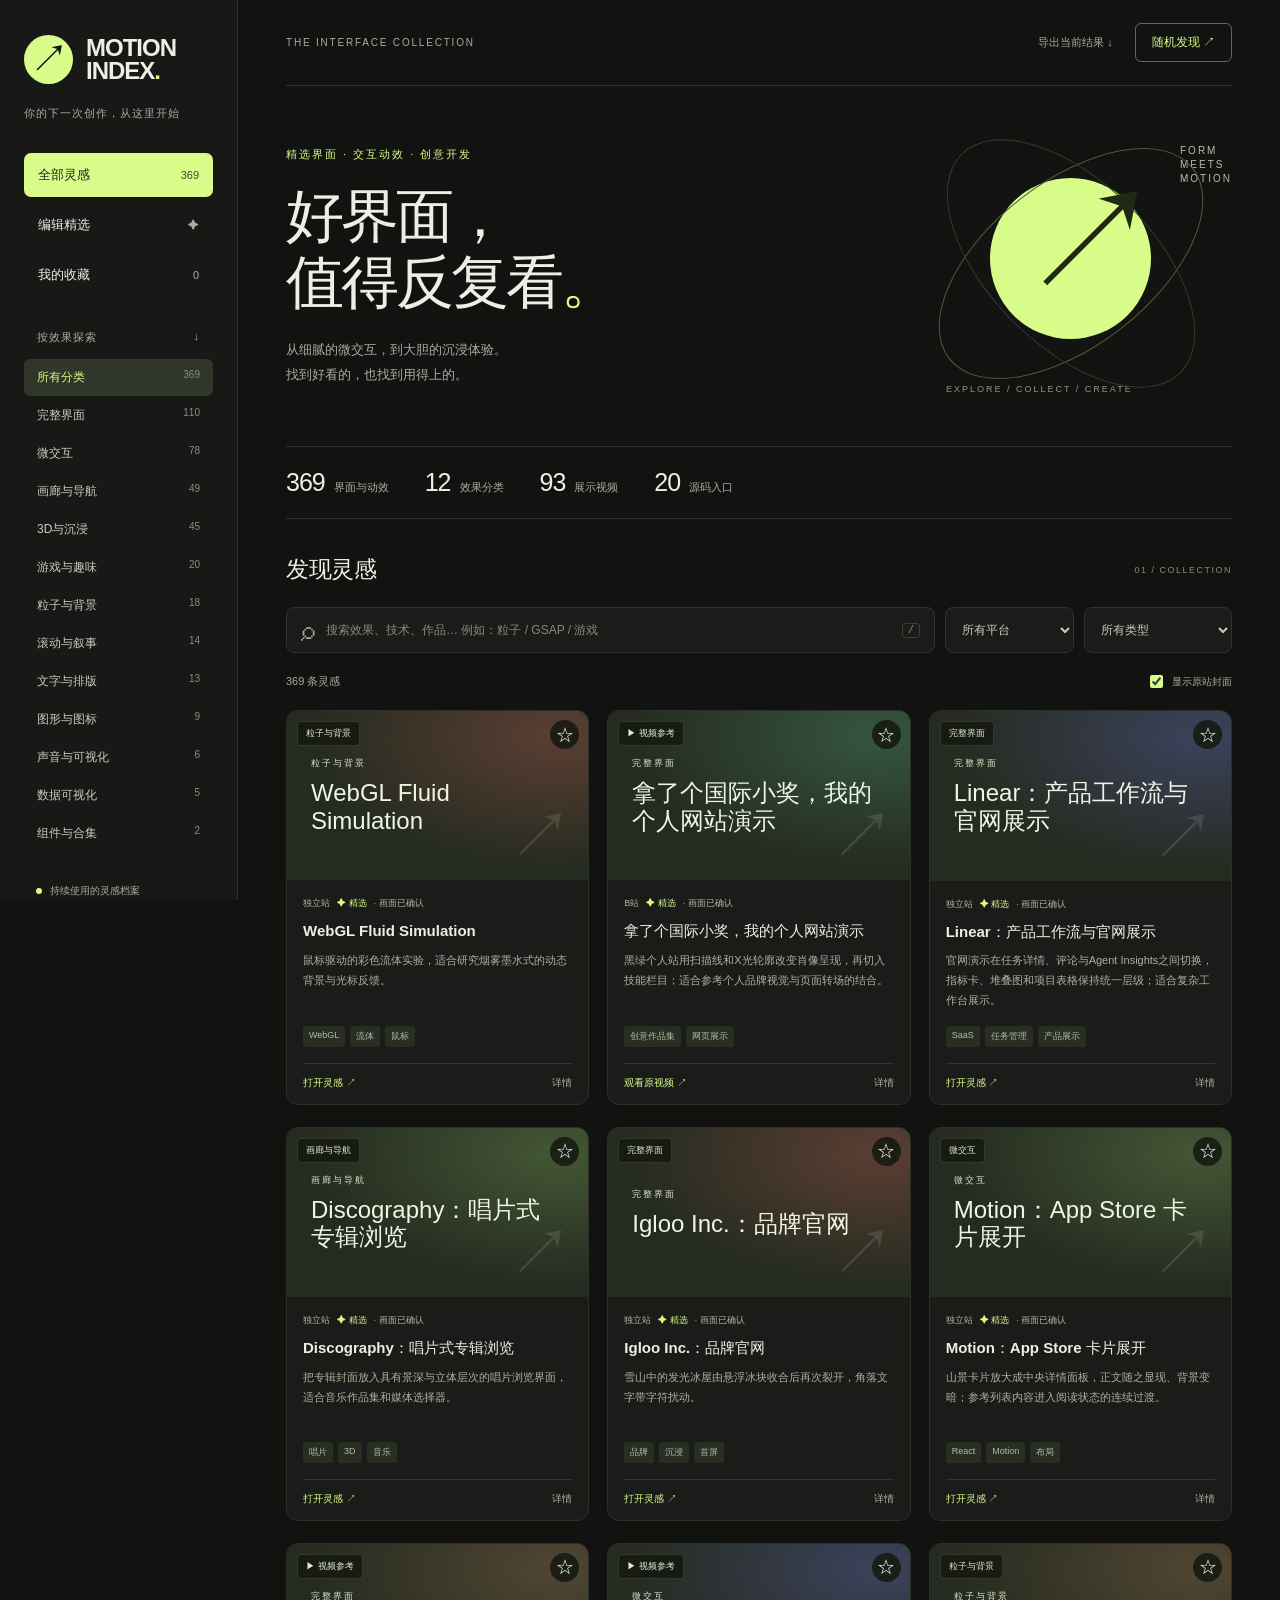
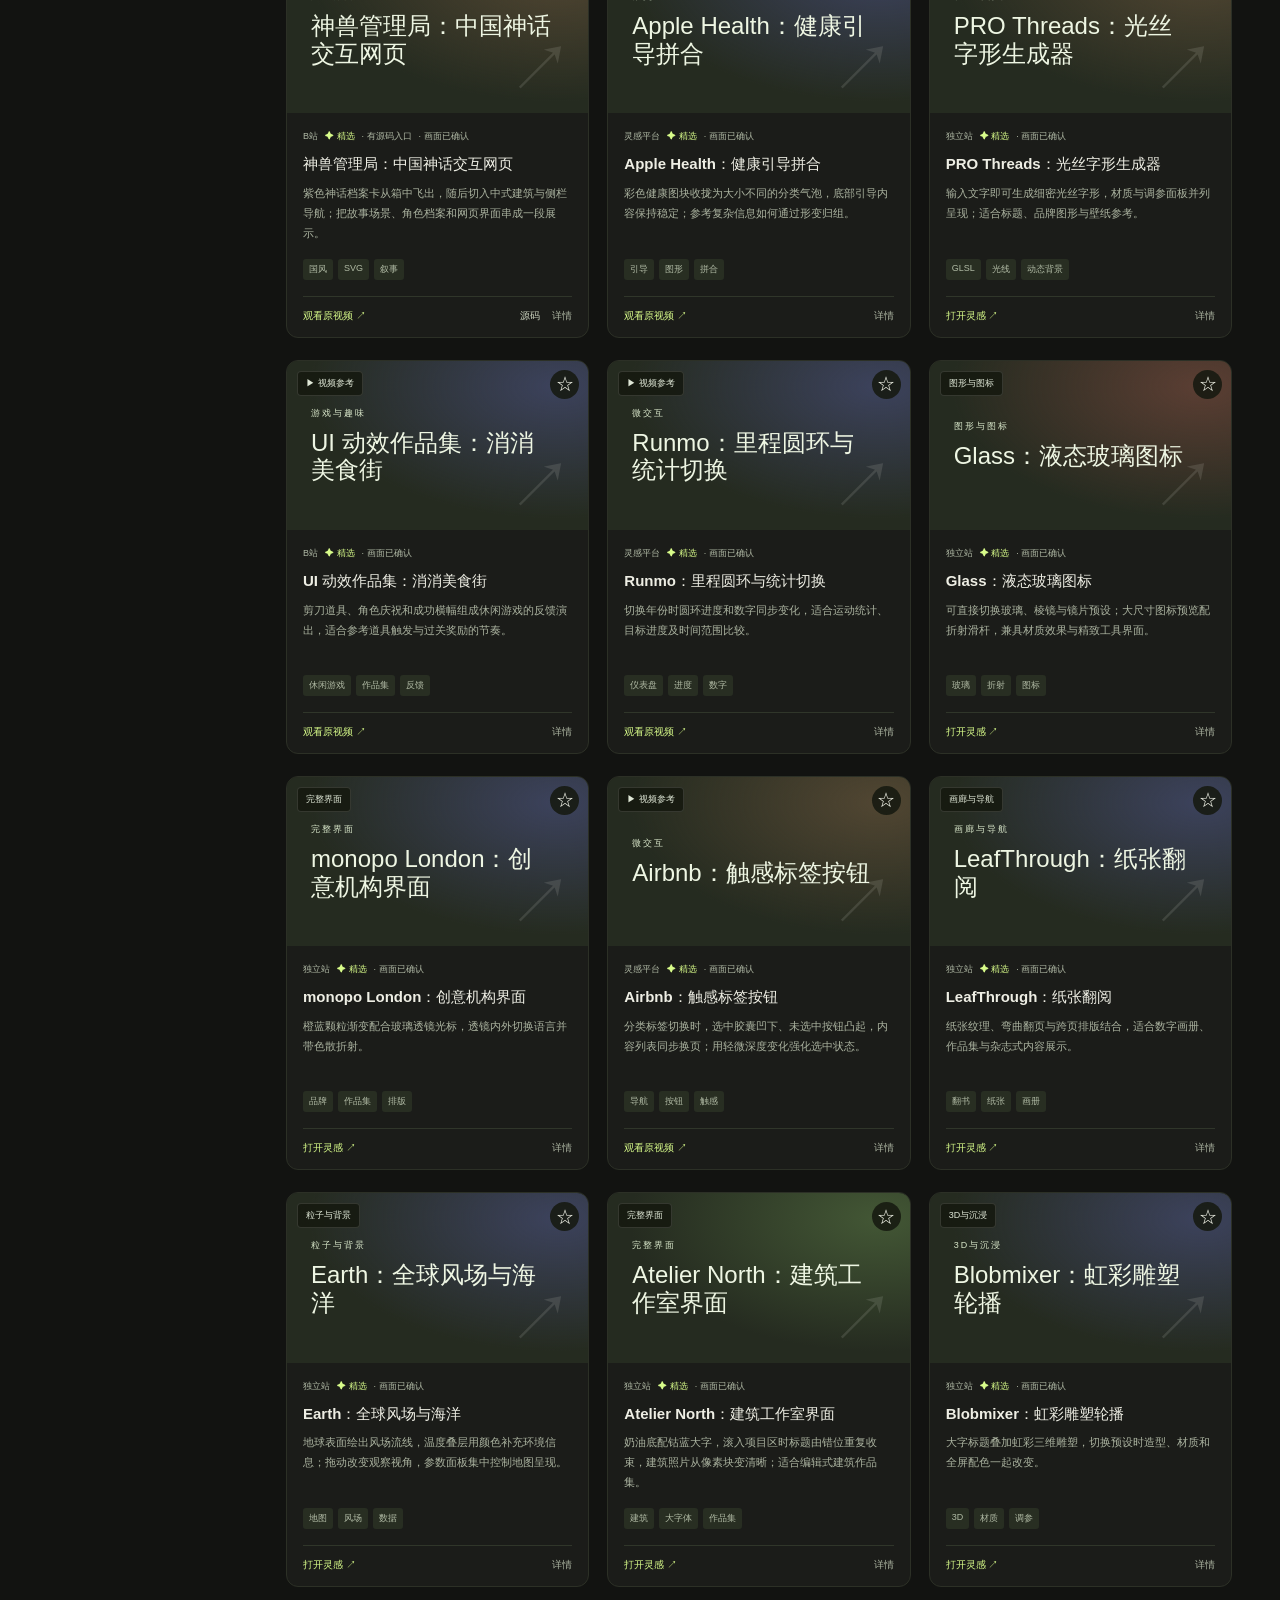
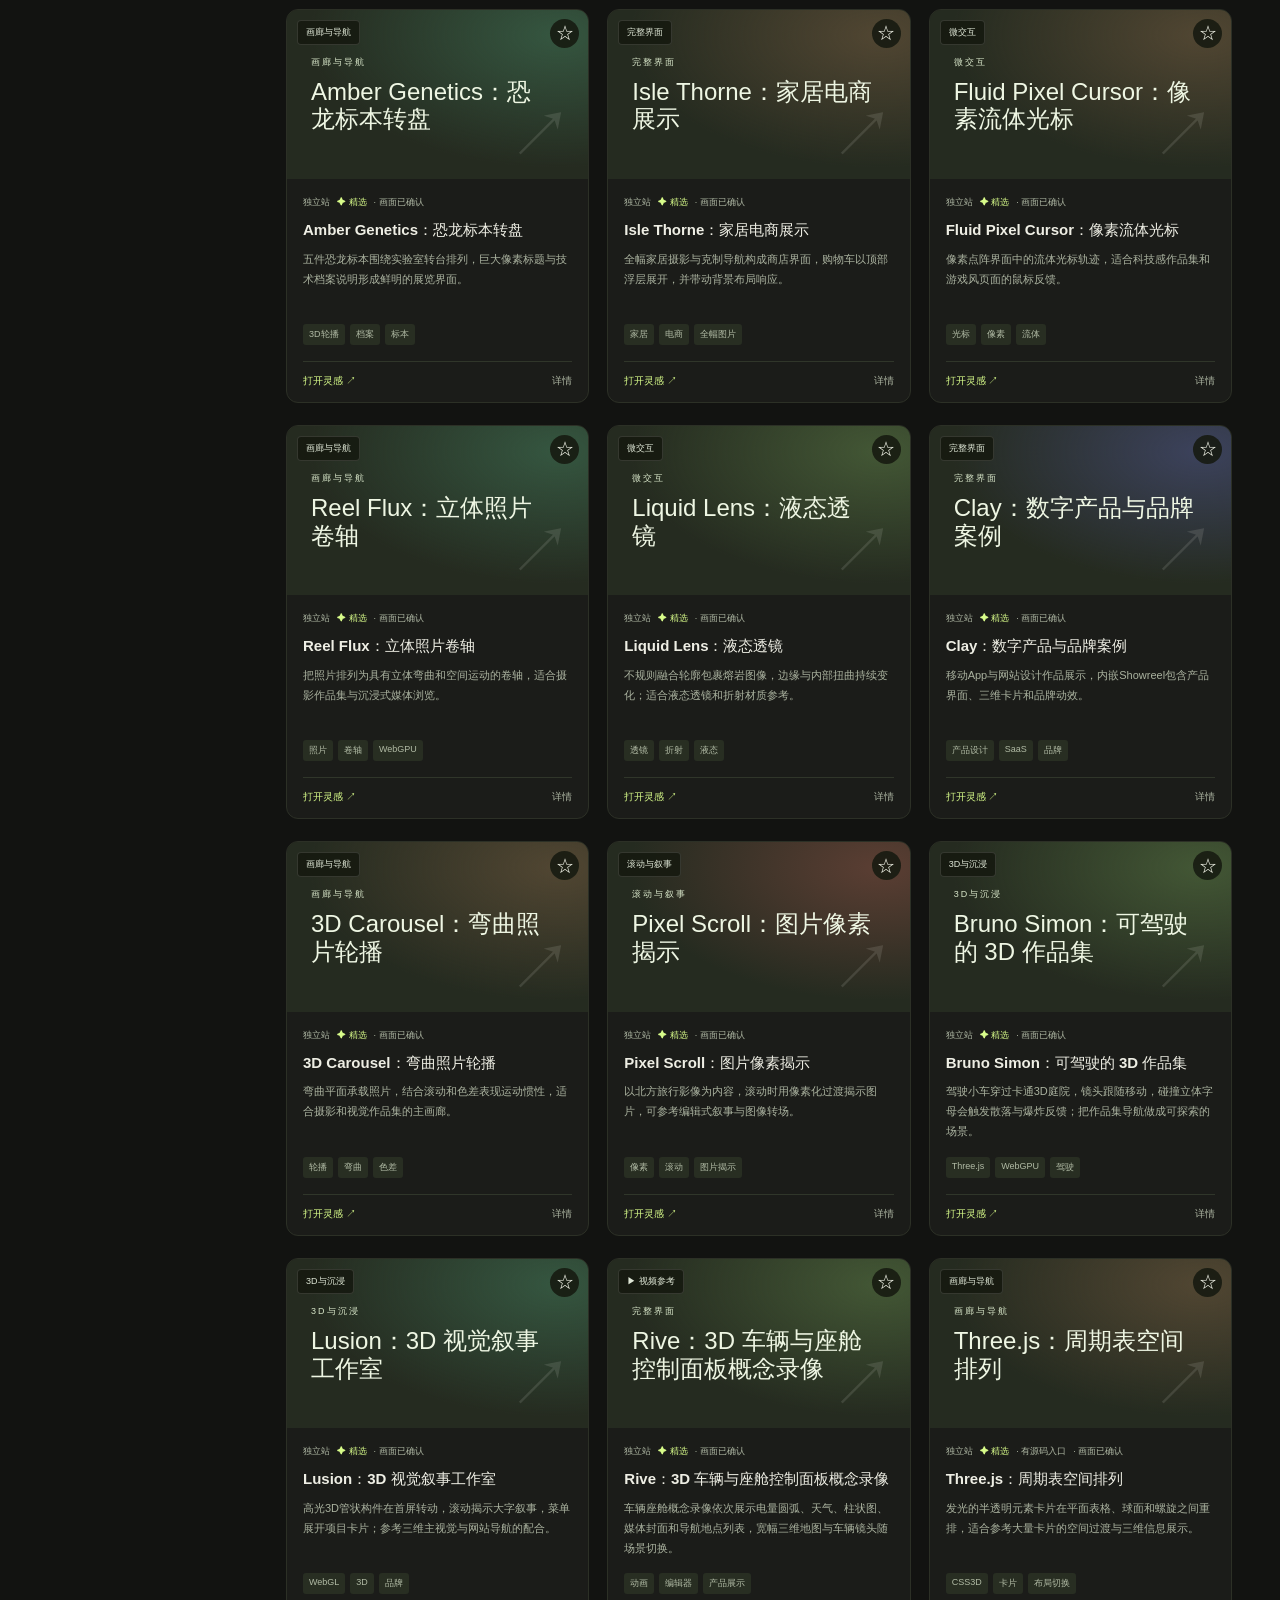
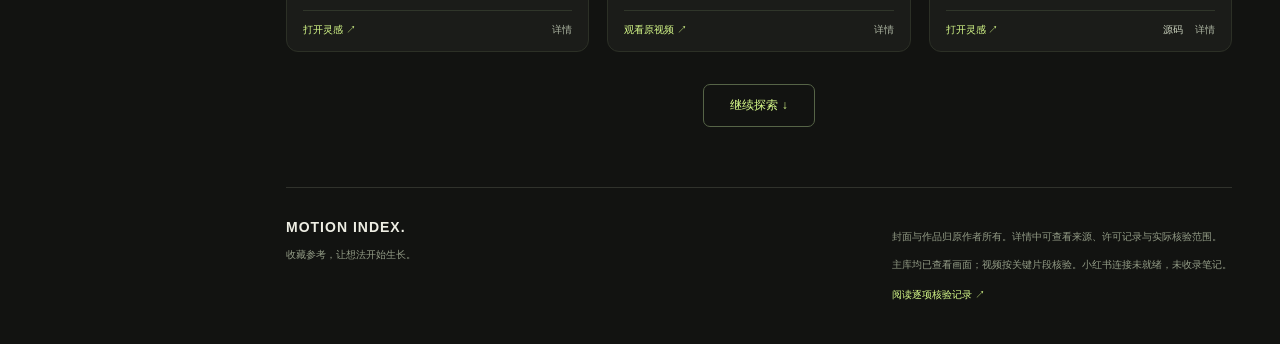
